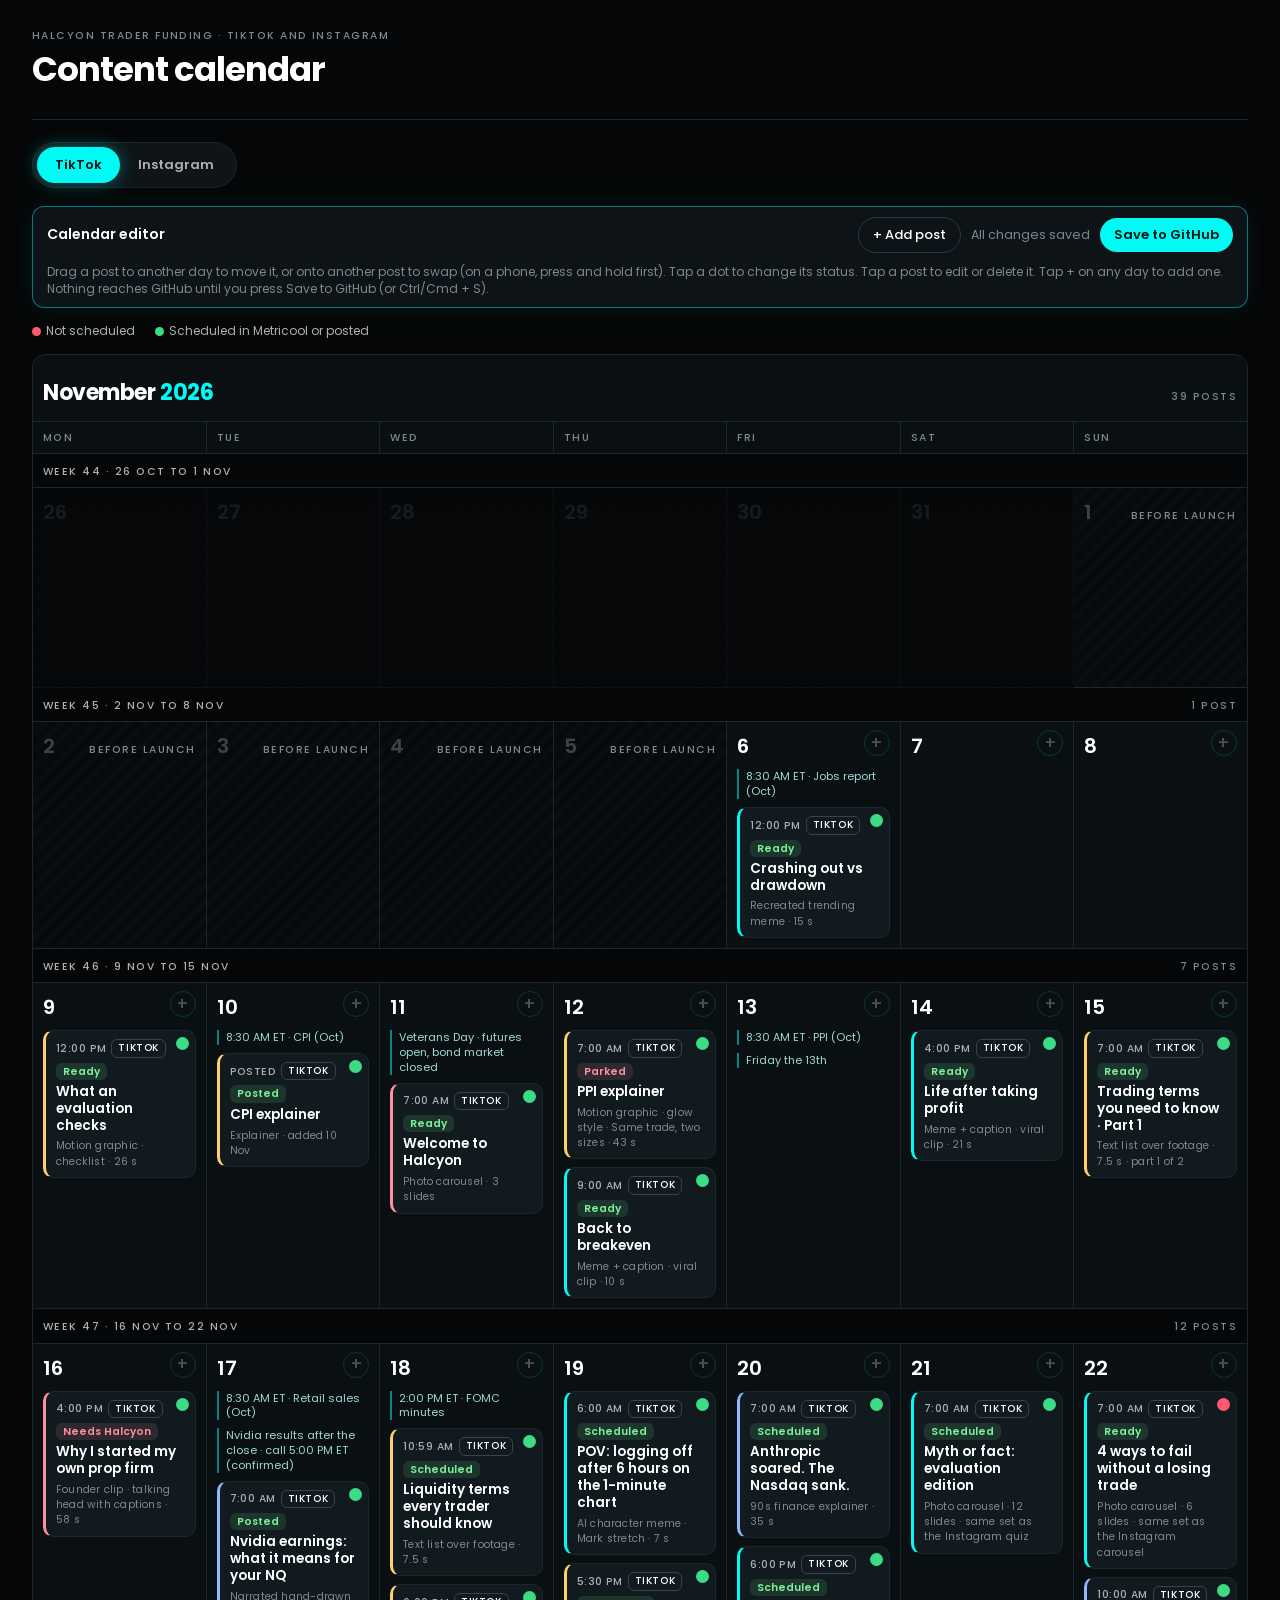
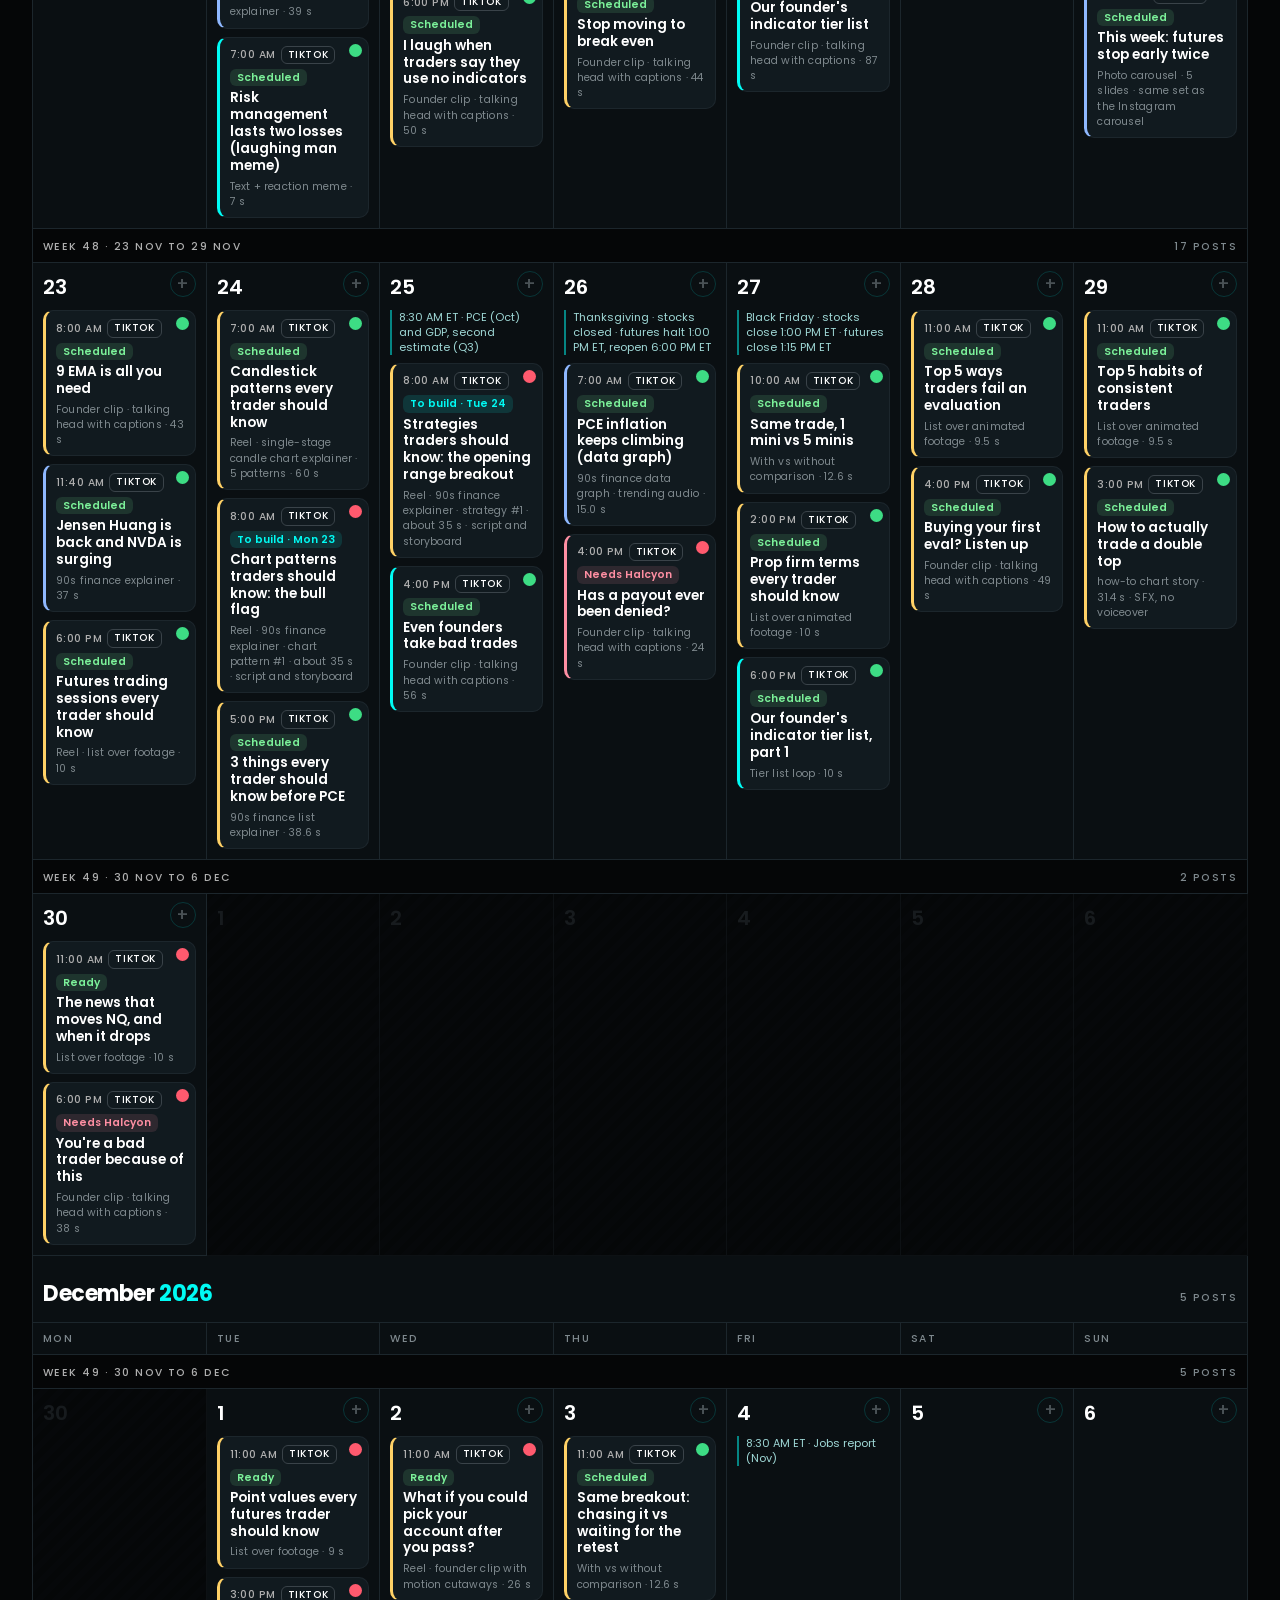
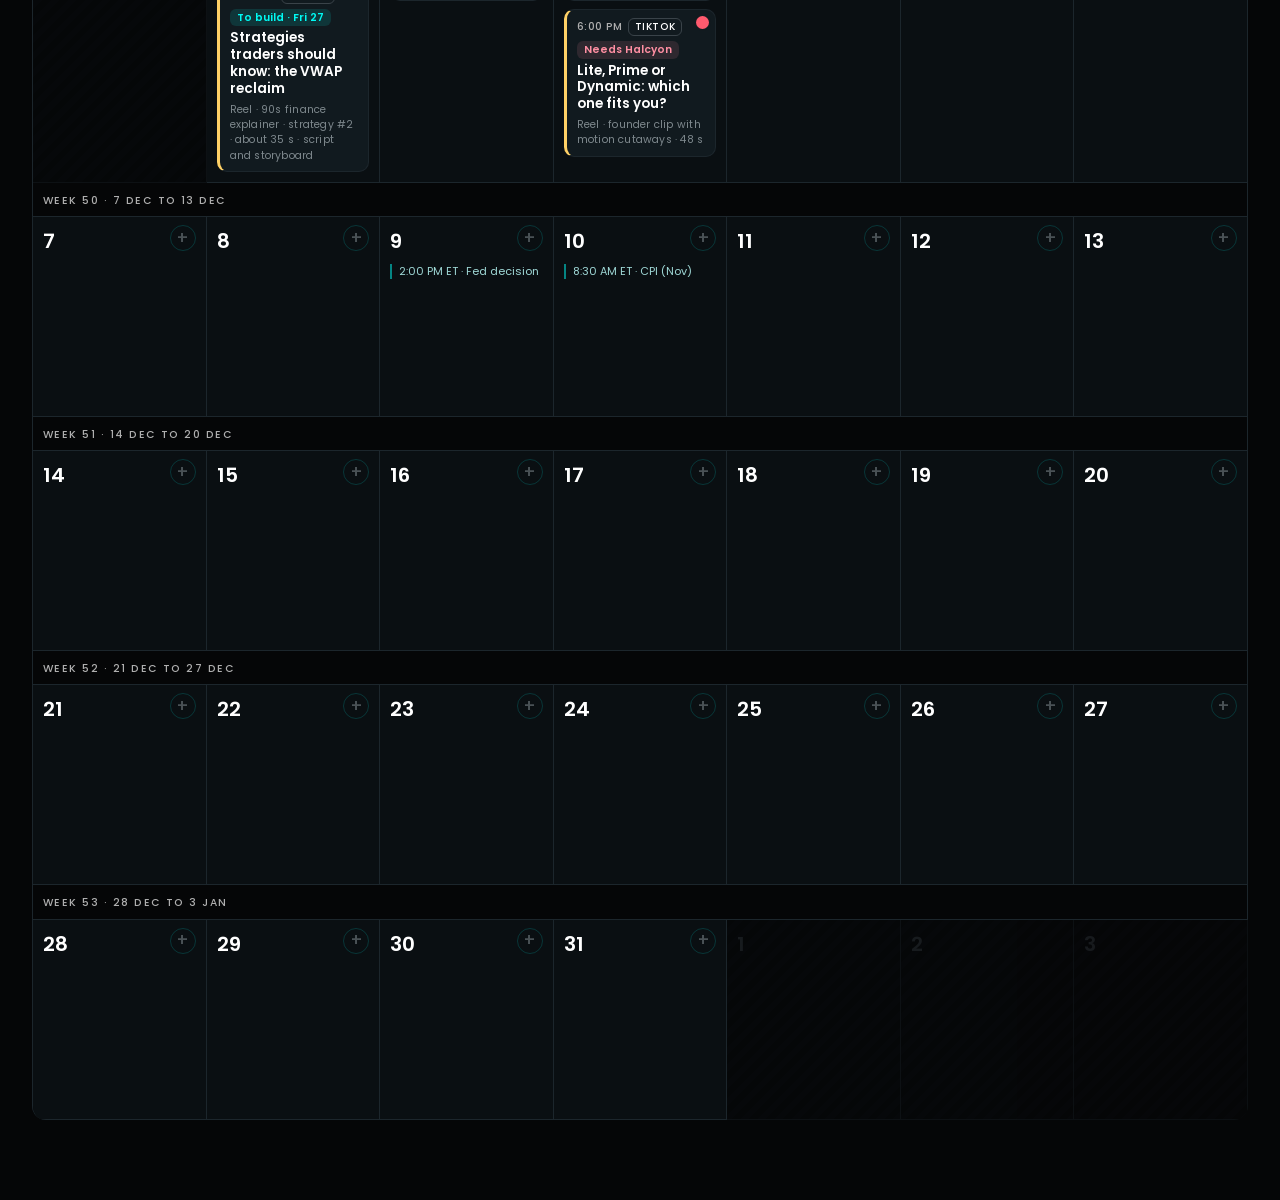
==== index.html @ d4dc53a0 "Quiet BGM rule on today and weekend videos (music bed -24.5 LUFS, SFX on comparisons) Co-Authored-By" ====
<!DOCTYPE html>
<html lang="en"><head><meta charset="utf-8"><meta name="viewport" content="width=device-width,initial-scale=1">
<title>Halcyon content calendar · TikTok and Instagram · Nov and Dec 2026</title>
<link rel="preconnect" href="https://fonts.googleapis.com"><link rel="preconnect" href="https://fonts.gstatic.com" crossorigin>
<link href="https://fonts.googleapis.com/css2?family=Poppins:wght@400;500;600;700&display=swap" rel="stylesheet">
<style>
:root{--bg:#050607;--base:#0A0F12;--s1:#0E1418;--s2:#111A1F;--s3:#162228;--line:#1C262C;--ink:#FFFFFF;--ink2:#AFAFAF;--ink3:#7E888D;--c:#00FBF4}
*{box-sizing:border-box}
html,body{margin:0;background:var(--bg);color:var(--ink);font-family:Poppins,system-ui,sans-serif;font-size:15px;line-height:1.45}
.lab{text-transform:uppercase;letter-spacing:.14em;font-size:10.5px;font-weight:500;color:var(--ink3)}
a{color:var(--c)}
.wrap{max-width:1440px;margin:0 auto;padding:28px 32px 80px}
header{display:grid;grid-template-columns:1fr auto;gap:24px;align-items:end;border-bottom:1px solid var(--line);padding-bottom:24px}
h1{font-size:34px;font-weight:700;letter-spacing:-.03em;margin:8px 0 6px;line-height:1.1}
h1 em{font-style:normal;color:var(--c);text-shadow:0 0 24px rgba(0,251,244,.35)}
.sub{color:var(--ink2);max-width:800px;margin:0}
.stats{display:flex;gap:28px}
.stat b{display:block;font-size:28px;font-weight:700;letter-spacing:-.02em}
.bar0{display:flex;justify-content:space-between;align-items:center;gap:16px;flex-wrap:wrap;margin:22px 0 18px}
nav{display:flex;gap:6px;flex-wrap:wrap}
nav button{background:transparent;border:1px solid var(--line);color:var(--ink2);font:inherit;font-size:13px;padding:8px 14px;cursor:pointer;border-radius:10px}
nav button.on{background:var(--s2);color:var(--ink);border-color:#2b3a41}
.seg{display:inline-flex;background:var(--s1);border:1px solid var(--line);border-radius:999px;padding:4px}
.seg button{border:0;background:transparent;color:var(--ink2);font:600 13px Poppins,sans-serif;padding:8px 18px;border-radius:999px;cursor:pointer}
.seg button.on{background:var(--c);color:#001514;box-shadow:0 0 18px rgba(0,251,244,.35)}
.view{display:none}.view.on{display:block}
.legend{display:flex;gap:10px;flex-wrap:wrap;margin:0 0 14px;align-items:center}
.lg{display:flex;align-items:center;gap:6px;font-size:13px;color:var(--ink2);cursor:pointer;user-select:none;border:1px solid var(--line);border-radius:999px;padding:4px 12px}
.lg.off{opacity:.35}
.dot{width:9px;height:9px;border-radius:50%;flex:none}
.grid{display:grid;grid-template-columns:repeat(7,minmax(0,1fr));border-left:1px solid var(--line);border-top:1px solid var(--line);border-radius:14px;overflow:hidden}
.dh{padding:8px 10px;border-right:1px solid var(--line);border-bottom:1px solid var(--line);background:var(--base)}
.wk{grid-column:1/-1;padding:10px 10px 8px;border-right:1px solid var(--line);border-bottom:1px solid var(--line);background:var(--bg);display:flex;justify-content:space-between}
.day{min-height:200px;padding:10px;border-right:1px solid var(--line);border-bottom:1px solid var(--line);background:var(--base);display:flex;flex-direction:column;gap:8px}
.mh{grid-column:1/-1;padding:22px 10px 12px;border-right:1px solid var(--line);border-bottom:1px solid var(--line);background:var(--base);display:flex;justify-content:space-between;align-items:baseline}.mh h3{margin:0;font-size:22px;font-weight:700;letter-spacing:-.02em}.mh h3 em{font-style:normal;color:var(--c)}.day.pad{background:var(--base);opacity:.35}.day.pad .dn b{color:var(--ink3,#555)}
.day.out{background:repeating-linear-gradient(135deg,#07090b 0 6px,#0a0d10 6px 12px)}
.day.out .dn b{color:#3a4349}
.dn{display:flex;justify-content:space-between;align-items:baseline}
.dn b{font-size:20px;font-weight:600}
.ev{font-size:11px;color:#9FD8D6;line-height:1.35;border-left:2px solid rgba(0,251,244,.5);padding-left:7px}
.pub{position:absolute;top:8px;right:8px;width:9px;height:9px;border-radius:50%;box-shadow:0 0 0 2px var(--s2)}.pub.r{background:#ff5a6e}.pub.y{background:#ffc94a}.pub.g{background:#3ddc84}.pubk{display:inline-flex;align-items:center;gap:5px;font-size:12px;color:var(--ink2);margin-right:10px}.pubk i{width:9px;height:9px;border-radius:50%;display:inline-block}
.card{position:relative;background:var(--s2);border:1px solid var(--line);border-left:3px solid var(--pc);border-radius:10px;padding:8px 10px;cursor:pointer;transition:background .12s,box-shadow .12s}
.card:hover{background:var(--s3);box-shadow:0 0 0 1px rgba(0,251,244,.15)}
.card .t{font-size:13.5px;font-weight:600;line-height:1.25;margin:4px 0}
.card .m{display:flex;gap:5px;flex-wrap:wrap;align-items:center}
.tag{font-size:10px;letter-spacing:.06em;text-transform:uppercase;color:var(--ink2);border:1px solid var(--line);border-radius:6px;padding:1px 6px;font-weight:500}
.tag.tt{color:#fff;border-color:#3a4349}.tag.ig{color:#F2A7D8;border-color:#5a3a50}
.st{font-size:10.5px;font-weight:600;border-radius:6px;padding:1px 7px}
.st.ok{background:rgba(124,242,154,.12);color:#7CF29A}.st.warn{background:rgba(255,209,102,.12);color:#FFD166}.st.dep{background:rgba(255,143,163,.12);color:#FF8FA3}.st.new{background:rgba(0,251,244,.12);color:var(--c)}
.sub2{font-size:10.5px;color:var(--ink3);letter-spacing:.02em}
.lane{font-size:11.5px;color:var(--ink3);line-height:1.35;padding-top:6px;border-top:1px dashed var(--line)}
.lane b{font-size:9.5px;letter-spacing:.12em;color:var(--ink2);font-weight:600}
.lane:first-of-type{margin-top:auto}
.mixwrap{display:grid;gap:14px;margin:26px 0 6px}
.mixh{font-size:13px;font-weight:600;margin:0 0 -4px}
.mix{display:grid;grid-template-columns:repeat(4,1fr);gap:14px}
.mx{background:var(--base);border:1px solid var(--line);border-radius:12px;padding:14px}
.mx .n{font-size:13px;color:var(--ink2);margin-bottom:6px;display:flex;gap:6px;align-items:center}
.br{height:6px;background:var(--s3);position:relative;margin:10px 0 6px;border-radius:3px}
.br i{position:absolute;left:0;top:0;bottom:0;background:var(--pc);border-radius:3px}
.br s{position:absolute;top:-4px;bottom:-4px;width:2px;background:#fff;opacity:.7}
.mx b{font-size:22px;font-weight:700}
table{width:100%;border-collapse:collapse;font-size:13.5px}
th,td{text-align:left;padding:10px;border-bottom:1px solid var(--line);vertical-align:top}
th{font-weight:500;font-size:10.5px;letter-spacing:.12em;text-transform:uppercase;color:var(--ink3);background:var(--base);position:sticky;top:0}
tr.r{cursor:pointer}tr.r:hover td{background:var(--s1)}
td:first-child{white-space:nowrap}
.sec{max-width:1040px}
.sec h2{font-size:22px;letter-spacing:-.02em;margin:28px 0 10px}
.sec p{color:var(--ink2)}
.gp{border-bottom:1px solid var(--line);padding:22px 0}.gp h3{margin:4px 0 10px;font-size:18px}
.thumbs{display:grid;grid-template-columns:repeat(4,1fr);gap:8px;margin:8px 0 14px}.thumbs img{width:100%;display:block;border:1px solid var(--line);border-radius:8px}
.gp .thumbs{grid-template-columns:repeat(7,1fr)}
.vids{display:flex;gap:12px;flex-wrap:wrap;margin:8px 0 14px}.vids figure{margin:0;width:230px}.vids video{width:100%;border:1px solid var(--line);border-radius:10px;display:block}.vids figcaption{font-size:12px;color:var(--ink3);margin-top:4px}
.ph{width:230px;aspect-ratio:9/16;border:1px dashed #2b3a41;border-radius:10px;display:flex;align-items:center;justify-content:center;text-align:center;padding:14px;color:var(--ink3);font-size:12.5px}
.ov{position:fixed;inset:0;background:rgba(3,5,6,.65);display:none;z-index:10}.ov.on{display:block}
.dr{position:fixed;top:0;right:0;bottom:0;width:min(680px,100%);background:var(--base);border-left:1px solid var(--line);overflow:auto;transform:translateX(100%);transition:transform .2s;z-index:11;padding:28px 30px 60px}
.dr.on{transform:none}
.dr h2{font-size:24px;letter-spacing:-.025em;margin:8px 0 4px;line-height:1.15}
.x{position:absolute;top:18px;right:18px;background:none;border:1px solid var(--line);border-radius:8px;color:var(--ink2);font:inherit;padding:4px 10px;cursor:pointer}
.f{display:grid;grid-template-columns:140px 1fr;gap:8px 16px;margin:18px 0}
.f>div:nth-child(odd){font-size:10.5px;letter-spacing:.12em;text-transform:uppercase;color:var(--ink3);padding-top:3px;font-weight:500}
.f>div:nth-child(even){color:var(--ink);font-size:14px}
.f ul{margin:0;padding-left:18px}
pre{white-space:pre-wrap;background:var(--bg);border:1px solid var(--line);border-radius:10px;padding:14px;font-family:Poppins,sans-serif;font-size:13px;line-height:1.55;color:var(--ink);margin:6px 0}
.dlr{display:flex;gap:6px;flex-wrap:wrap;margin:-4px 0 14px}.dlb{background:transparent;border:1px solid var(--line);color:var(--ink2);font:500 12px Poppins,sans-serif;padding:5px 11px;border-radius:999px;cursor:pointer}.dlb:hover{border-color:var(--c);color:var(--c)}.dlb.pri{border-color:var(--c);color:var(--c)}.dlb[disabled]{opacity:.55;cursor:wait}.f .dlr{margin:10px 0 0}
.btn{background:var(--c);border:0;color:#001514;font:600 13px Poppins,sans-serif;padding:7px 14px;cursor:pointer;border-radius:999px}
.box{border:1px solid #5a3a44;background:#1a1013;border-radius:10px;padding:12px 14px;margin:14px 0;color:#FFB3C0;font-size:14px}
.fbx{border:1px solid var(--line);border-radius:10px;padding:12px 14px;margin:14px 0}
.toast{position:fixed;bottom:22px;left:50%;transform:translateX(-50%);background:var(--s3);border:1px solid #2b3a41;border-radius:999px;padding:8px 16px;font-size:13px;opacity:0;transition:opacity .2s;z-index:20}
.toast.on{opacity:1}
.hidden{display:none!important}
@media (max-width:900px){.grid{grid-template-columns:1fr}.dh{display:none}.day.out{display:none}.mix{grid-template-columns:1fr 1fr}header{grid-template-columns:1fr}.wrap{padding:20px 16px 60px}.stats{flex-wrap:wrap}}
#dr img{cursor:zoom-in;transition:transform .15s,border-color .15s}#dr img:hover{transform:translateY(-2px);border-color:#00FBF4!important}
.lb{position:fixed;inset:0;z-index:50;background:rgba(0,0,0,.92);display:none;align-items:center;justify-content:center;backdrop-filter:blur(6px)}
.lb.on{display:flex}.lb img{max-width:min(92vw,1080px);max-height:88vh;border-radius:12px;box-shadow:0 30px 80px rgba(0,0,0,.7);display:block}
.lb button{position:absolute;background:rgba(255,255,255,.08);border:1px solid rgba(255,255,255,.18);color:#fff;border-radius:999px;font:600 15px Inter,sans-serif;cursor:pointer}
.lb .lbx{top:20px;right:20px;padding:10px 18px}.lb .lbp,.lb .lbn{top:50%;transform:translateY(-50%);width:52px;height:52px;font-size:22px}.lb .lbp{left:20px}.lb .lbn{right:20px}
.lb .lbc{position:absolute;bottom:18px;left:0;right:0;text-align:center;color:#B0B0B0;font:500 14px Inter,sans-serif}
.sb td{padding:8px;border-top:1px solid var(--line);vertical-align:top}.sb td:first-child{padding-left:0}.sb td:last-child{padding-right:0}
.drv{display:flex;flex-direction:column;align-items:flex-start;gap:8px;padding:18px;border:1px solid rgba(0,251,244,.25);border-radius:14px}.drv a{text-decoration:none}
</style></head><body><div class="lb" id="lb"><img id="lbi" alt=""><button class="lbx" id="lbx">Close</button><button class="lbp" id="lbp">&larr;</button><button class="lbn" id="lbn">&rarr;</button><div class="lbc" id="lbc"></div></div>
<div class="wrap">
<header>
  <div>
    <div class="lab">Halcyon Trader Funding · TikTok and Instagram</div>
    <h1>Content calendar</h1>
  </div>
</header>
<div class="bar0" style="justify-content:flex-start">
  <div class="seg" id="seg"><button data-p="TikTok">TikTok</button><button data-p="Instagram">Instagram</button></div>
</div>

<section class="view on" id="v-cal">
  <div class="legend" id="legend"></div>
  <div class="grid" id="grid"></div>
</section>
</div>
<div class="ov" id="ov"></div><aside class="dr" id="dr"></aside><div class="toast" id="toast"></div>
<script>
const D = {"posts":[{"id":"T1","platform":"TikTok","date":"2026-11-06","time":"12:00","timeLabel":"12:00 PM ET","myt":"1:00 AM Sat 7 Nov MYT","day":"Post 1","title":"Crashing out vs drawdown","pillar":"Entertainment","format":"Recreated trending meme · 15 s","src":"In brief","status":"Ready","scls":"ok","ctx":"Jobs report day · 8:30 AM ET","why":"The strongest piece we have and the most relatable jobs-report feeling, so it opens the account. It's already made, and midday ET lands after the 8:30 release, when people are laughing at the morning they just had.","todo":["Already made, copy on screen","It's an AI character, so switch on TikTok's AI-generated label"],"dep":null,"fb":null,"fbcap":null,"caption":"When she's crashing out but you're deep in drawdown on jobs report morning 🫠 #NFP #tradinghumor","videos":[{"src":"media/recreate-remake.mp4","label":""}],"slides":[],"reel":null,"story":null},{"id":"T2","platform":"TikTok","date":"2026-11-09","time":"12:00","timeLabel":"12:00 PM ET","myt":"1:00 AM Tue 10 Nov MYT","day":"Post 2","title":"What an evaluation checks","pillar":"Education","format":"Motion graphic · checklist · 26 s","src":"In brief","status":"Ready","scls":"ok","ctx":"Start of the trading week","why":"Already made and the most saveable piece we have. Monday morning is when traders set up their week, so a clear walk through the four rules lands when people are planning. It also breaks up the memes either side of it.","todo":["Already made, latest cut (26 s) with music","Rules checked against Halcyon's published terms: $3,000 target, $2,000 drawdown, 5 minis or 25 micros, flat by 4:45 PM ET"],"dep":null,"fb":null,"fbcap":null,"caption":"What the $50K Halcyon Dynamic evaluation checks: $3,000 target, $2,000 drawdown, 5 minis or 25 micros, flat by 4:45 PM ET 📌 #propfirm #futurestrading","videos":[{"src":"media/edu1-checklist.mp4","label":""}],"slides":[],"reel":null,"story":null},{"id":"T2b","platform":"TikTok","date":"2026-11-12","time":"09:00","timeLabel":"9:00 AM ET","myt":"10:00 PM Thu 12 Nov MYT","day":"Post 6","title":"Back to breakeven","pillar":"Entertainment","format":"Meme + caption · viral clip · 10 s","src":"Added 9 Nov","status":"Ready","scls":"ok","ctx":"Thursday · two days after CPI","why":"A quick laugh for the end of a heavy inflation stretch. Two days after CPI, anyone still stuck on the wrong side of that move knows exactly how this cat feels. Moved to 9:00 AM ET so the PPI explainer can take the 8:00 PM MYT slot.","todo":["Already made","Upload the original file"],"dep":null,"fb":null,"fbcap":null,"caption":"I don't even want profit anymore 🥲 #tradinghumor #daytrading #futurestrading","videos":[{"src":"media/halcyon-back-to-breakeven-cat.mp4","label":""}],"slides":[],"reel":null,"story":null},{"id":"T1b","platform":"TikTok","date":"2026-11-10","time":"06:30","timeLabel":"Posted","myt":"Evening Tue 10 Nov MYT","day":"Post 3","title":"CPI explainer","pillar":"Education","format":"Explainer · added 10 Nov","src":"Added 10 Nov","status":"Posted","scls":"ok","ctx":"CPI day · ahead of the 8:30 AM ET release","why":"Posted on CPI day ahead of the release, so followers know what the number is and why it moves futures before it lands.","todo":["Posted","Check views and watch time in TikTok analytics tomorrow"],"dep":null,"fb":null,"fbcap":null,"fbimg":null,"caption":"Caption as posted on TikTok","videos":[],"slides":[],"reel":null,"story":null,"extra":null,"pub":"posted"},{"id":"T2c","platform":"TikTok","date":"2026-11-11","time":"07:00","timeLabel":"7:00 AM ET","myt":"8:00 PM Wed 11 Nov MYT","day":"Post 4","title":"Welcome to Halcyon","pillar":"Promo","format":"Photo carousel · 3 slides","src":"Redone 11 Nov","status":"Ready","scls":"ok","ctx":"Introduces the account on TikTok","why":"TikTok never had an intro post, so this photo carousel tells new viewers what Halcyon offers before the memes keep coming. It goes out in the morning, three hours before Life after taking profit.","todo":["Post in TikTok photo mode, slides in order","Disclaimer is on slides 2 and 3","Pin it to the top of the profile"],"dep":null,"fb":null,"fbcap":null,"caption":"Three simulated futures evaluations, Dynamic and Lite pass in 1 day and Prime in 3, which one fits you? 🎯 #propfirm #futurestrading","videos":[],"slides":["wc4_1","wc4_2","wc4_3"],"reel":null,"story":null},{"id":"T3","platform":"TikTok","date":"2026-11-14","time":"16:00","timeLabel":"4:00 PM ET","myt":"5:00 AM Sun 15 Nov MYT","day":"Post 7","title":"Life after taking profit","pillar":"Entertainment","format":"Meme + caption · viral clip · 21 s","src":"In brief","status":"Ready","scls":"ok","ctx":"Veterans Day · the day after CPI","why":"Already made. Its calm log-off energy is a nice reset the day after CPI.","todo":["Already made","Check the logo and caption box sit inside TikTok's safe zones"],"dep":null,"fb":null,"fbcap":null,"caption":"Life after taking profit on plan and logging off before the close 😌 #tradingpsychology #daytrading","videos":[{"src":"media/meme3-life-after-profit.mp4","label":""}],"slides":[],"reel":null,"story":null},{"date":"2026-11-12","time":"07:00","timeLabel":"7:00 AM ET","myt":"8:00 PM Thu 12 Nov MYT","title":"PPI explainer","pillar":"Education","format":"Motion graphic · glow style · Same trade, two sizes · 43 s","src":"v2 built 12 Nov","status":"Parked","scls":"dep","dep":"Halcyon OKs the example losses ($5,000 and $1,000) and the \"evaluation over\" wording before 7:00 AM ET Thu 12 (8:00 PM MYT)","fb":["PPI explainer v1 · trader and coach Q and A","Already made and QC'd (47 s). Post it in this slot if Halcyon hasn't signed off by 7:00 AM ET (8:00 PM MYT); v2 then runs with the next 8:30 release."],"fbcap":"Why your chart jumps at 8:30 AM ET: October PPI lands Friday 13 Nov 📌 #futurestrading #PPI","slides":[],"videos":[{"src":"media/halcyon-ppi-v2.mp4","label":"v2 · Same trade, two sizes"}],"reel":null,"story":null,"ctx":"The day before October PPI (Fri 13 Nov, 8:30 AM ET) · posts alongside 18th Street's v24","id":"T4b","platform":"TikTok","why":"Two traders take the same ES trade before PPI, 5 minis against 1. An example 20-point drop takes Trader A to -$5,000, past the $2,000 limit, while Trader B is down $1,000 with half the buffer left. It closes on \"The only difference was size.\" and posts the day before the release. First TikTok on Thursday at 8:00 PM MYT, the evening before the release; Back to breakeven follows two hours later.","todo":["Parked 14 Nov: never signed off and the slot has passed. Rebuild in points before it runs with the next PPI: hero \"-20 pts\", \"5 minis: 2.5x the drawdown\" vs \"1 mini: half the drawdown\", EXAMPLE tag at 28 px, new Alexey voiceover without dollar amounts. Same for the covers (ppiCover A, the question-only one, stays)","Already made: final 43 s render, one AI voice (Alexey) narrates throughout, passed the full QA pass","AI voiceover, so switch on TikTok's AI-generated content label","Re-check the $50K evaluation and $2,000 max drawdown on the live site before posting","Set cover A before posting","Pin a comment: \"Why 5 minis? It's the most the $50K Dynamic evaluation allows at once, and 25 micros are only 2.5 minis in size.\""],"caption":"PPI lands tomorrow at 8:30 AM ET, and in this example the same ES trade ends a $50K evaluation at 5 minis while 1 mini keeps half the $2,000 drawdown ⏰ #PPI #propfirm #futurestrading","day":"Post 5","extra":[["Cover A (chosen 12 Nov)","ppiCoverV2a"]]},{"platform":"TikTok","time":"07:00","timeLabel":"7:00 AM ET","pillar":"Education","src":"Added 11 Nov","status":"Ready","scls":"ok","dep":null,"fb":null,"fbcap":null,"slides":[],"reel":null,"story":null,"id":"T8","date":"2026-11-15","myt":"8:00 PM Sun 15 Nov MYT","title":"Trading terms you need to know · Part 1","format":"Text list over footage · 7.5 s · part 1 of 2","ctx":"Saturday · weekend save slot","why":"Glossary lists like this are among the most saved trading posts on TikTok, and Saturday is when people save things to learn before the week opens. Part 1 covers SL to IFVG, and the Halcyon logo sits on the monitor behind the list.","todo":["Silent file: add a trending sound in-app before posting","Already made","Add it to a TikTok playlist called Trading Terms so Part 2 links straight from it","Pin a comment asking which term should get its own explainer"],"caption":"Part 1 of the trading terms that confuse every new trader, SL to IFVG, save it and send it to the friend still asking what a killzone is 📌 #tradingterms #futurestrading #daytrading","videos":[{"src":"media/trading-terms-part-1.mp4","label":"Part 1 · SL to IFVG"}],"day":"Post 8"},{"id":"T31","platform":"TikTok","date":"2026-11-19","time":"06:00","timeLabel":"6:00 AM ET","myt":"7:00 PM Thu 19 Nov MYT","title":"POV: logging off after 6 hours on the 1-minute chart","pillar":"Entertainment","format":"AI character meme · Mark stretch · 7 s","src":"Added 16 Nov","status":"Scheduled","scls":"ok","ctx":"Thursday · moved by Gabriel","why":"Mark gets up from the desk and does the huge stretch from the viral car-ride meme (2.9M likes). Gabriel moved it to Thu 19 at 7:00 PM MYT (18 Nov). Part of the no-logo test: no Halcyon branding on screen or in the caption.","todo":["Rescheduled in Metricool by Gabriel (18 Nov) for 7:00 PM Thu 19 MYT, still a notification post with TikTok's AI-generated label on. Metricool's app pings you then to add a trending sound and post","Made 16 Nov: Genjutsu on a reshoot of the stretch, Mark with the hoodie logo removed, new lived-in bedroom trading room","Mark's sleeves came out short and the hoodie rides up during the stretch. A long-sleeve fix may replace this file before it posts","Silent file: add a trending sound in-app before posting (the original uses Better in Stereo)","AI character, so switch on TikTok's AI-generated label","No-logo test: keep Halcyon out of the caption and the pinned comment, and compare views with similar posts that show the logo"],"dep":null,"fb":null,"fbcap":null,"caption":"Six hours on the 1-minute chart and my back filed a complaint 😮‍💨 #tradinghumor #futurestrading #daytrader","videos":[{"src":"media/mark-logging-off-stretch.mp4","label":""}],"slides":[],"reel":null,"story":null,"day":"Post 14","pub":"posted"},{"platform":"TikTok","time":"10:59","timeLabel":"10:59 AM ET","pillar":"Education","src":"Added 11 Nov","status":"Scheduled","scls":"ok","dep":null,"fb":null,"fbcap":null,"slides":[],"reel":null,"story":null,"id":"T9","date":"2026-11-18","myt":"11:59 PM Wed 18 Nov MYT","title":"Liquidity terms every trader should know","format":"Text list over footage · 7.5 s","ctx":"Wednesday · pushed live on Gabriel's call","why":"A standalone save post. It lists the ICT liquidity terms, VI to PDL, which traders mix up most and search for by name, so the caption leads with those keywords. Gabriel pushed it live on Wed 18, alongside the trading terms Reel on Instagram.","todo":["Gabriel is posting it from the TikTok app on Wed 18 (11:59 PM MYT auto-publish post moved back to a Metricool draft). File: liquidity-terms-sound.mp4 with Gabriel's audio from 3 s in, -14 LUFS","No hashtags: the caption carries the search keywords (trading terms, ICT, liquidity sweep, buyside and sellside liquidity, futures trading)","No-logo week: the Halcyon logo sits on the monitor behind the list. Fine to post, but it isn't a clean test of the no-logo experiment"],"caption":"Liquidity trading terms you need to know: ICT terms from volume imbalance and liquidity sweep to buyside and sellside liquidity, equal highs and previous day low. Save it for your next futures trading session 📌","videos":[{"src":"media/liquidity-terms-sound.mp4","label":"Liquidity terms · VI to PDL · with Gabriel's sound from 3 s"}],"day":"Post 12","pub":"posted"},{"id":"I1","platform":"Instagram","date":"2026-11-06","time":"08:00","timeLabel":"8:00 AM ET","myt":"9:00 PM Fri 6 Nov MYT","day":"Launch","title":"Welcome to Halcyon (old version)","pillar":"Launch","format":"Welcome · carousel · 5 slides","src":"IG drafts","status":"Ready","scls":"ok","ctx":"First post on the new account","why":"A new account's first post should tell people who it is before the jokes start. It goes up first and stays pinned, so anyone landing on the profile later still sees it at the top.","todo":["Replaced by the new 3-slide Welcome post on Wed 11 Nov","Archive this post and unpin it once the new one is live"],"dep":null,"fb":null,"fbcap":null,"fbimg":null,"caption":"Welcome to Halcyon 👋\n\nThree simulated evaluations for futures traders, so you can pick the one that fits how you trade.\n\nDynamic lets you choose a 50K to 150K reward account after you pass. Lite is the fastest path, in 25K, 50K or 150K. Prime is our most popular, with an end of day drawdown.\n\n👉 Not sure which one fits? Ask us in Discord: link in bio\n\nHalcyon offers simulated educational accounts. Results not guaranteed. T&C apply.\n\n#futurestrading #propfirm #daytrading","videos":[],"slides":[],"reel":null,"story":null,"extra":[["Highlight covers for the profile","hlSheet"]]},{"id":"I2","platform":"Instagram","date":"2026-11-07","time":"10:00","timeLabel":"10:00 AM ET","myt":"11:00 PM Sat 7 Nov MYT","day":"Post 1","title":"How many points is your drawdown?","pillar":"Education","format":"Explainer · carousel · 6 slides","src":"IG drafts","status":"Ready","scls":"ok","ctx":"Weekend · people plan their week","why":"The most saveable slot of the week. It turns the $2,000 drawdown into 40 ES points or 400 MES points, and it's the second pinned post.","todo":["Already made","Story goes up an hour after the post, with the link sticker on the post card"],"dep":null,"fb":null,"fbcap":null,"fbimg":null,"caption":"How many points is your drawdown? 📏\nOn one ES, $2,000 is 40 points. On one MES it's 400.\nWednesday the S&P moved 119.7 points, so the contract you pick decides whether that's a normal day or the end of the account.\nSave this before you size your next trade.\n\n👉 Questions on sizing? Ask in our Discord: link in bio\n\nHalcyon offers simulated educational accounts. Results not guaranteed. T&C apply.\n#futurestrading #ES #riskmanagement #propfirm","videos":[],"slides":["etA_1","etA_2","etA_3","etA_4","etA_5","etA_6"],"reel":null,"story":["40 pts big number","bnC","11:00 AM ET, an hour after the post. Link sticker on the post card."],"extra":[]},{"id":"I3","platform":"Instagram","date":"2026-11-08","time":"10:00","timeLabel":"10:00 AM ET","myt":"11:00 PM Sun 8 Nov MYT","day":"Post 2","title":"This week: inflation week","pillar":"News","format":"This week · carousel · 5 slides","src":"IG drafts","status":"Ready","scls":"ok","ctx":"Sunday · week ahead","why":"Sunday is when traders map out the week, and this one has CPI on Tuesday and PPI on Friday with a bond holiday between. It starts the weekly Sunday habit that the news pillar is built on.","todo":["Saturday: re-check release times and the Monday earnings"],"dep":null,"fb":null,"fbcap":null,"fbimg":null,"caption":"Inflation week is here 🗓️\nCPI lands Tuesday at 8:30 AM ET and PPI follows on Friday, with a bond holiday in between.\nPlan your trade before 8:30, or give yourself permission to sit it out.\nSave this so Tuesday doesn't sneak up on you.\n\n👉 Plan the week with us in our Discord: link in bio\n\nHalcyon offers simulated educational accounts. Results not guaranteed. T&C apply.\n#futurestrading #CPI #economiccalendar #daytrading","videos":[],"slides":["wkA_1","wkA_2","wkA_3","wkA_4","wkA_5"],"reel":null,"story":["CPI countdown","stBp","11:00 AM ET. Countdown sticker to CPI, Tue 8:30 AM ET, plus a link sticker to the post."],"extra":[]},{"id":"I4b","platform":"Instagram","date":"2026-11-10","time":"06:30","timeLabel":"Posted","myt":"Evening Tue 10 Nov MYT","day":"Feed","title":"CPI explainer","pillar":"Education","format":"Explainer · added 10 Nov","src":"Added 10 Nov","status":"Posted","scls":"ok","ctx":"CPI day · ahead of the 8:30 AM ET release","why":"Posted on CPI day ahead of the release, so followers know what the number is and why it moves futures before it lands.","todo":["Posted","Check reach and saves in Insights tomorrow"],"dep":null,"fb":null,"fbcap":null,"fbimg":null,"caption":"Caption as posted on Instagram","videos":[],"slides":[],"reel":null,"story":null,"extra":null,"pub":"posted"},{"id":"I4","platform":"Instagram","date":"2026-11-10","time":"12:00","timeLabel":"12:00 PM ET","myt":"1:00 AM Wed 11 Nov MYT","day":"Post 3","title":"CPI day: every market's mood","pillar":"News","format":"Market mood · single","src":"IG template","status":"Ready","scls":"ok","ctx":"CPI day · 8:30 AM ET","why":"Same-day news told the playful way: each market gets a mood for CPI morning, with its real move. It's the first time the account reports news live, so people learn to check it on release days.","todo":["Built on the day from the Market mood template with moves near the 9:30 AM ET open","Moves in points or percent only","Scheduled for 12:00 PM ET"],"dep":null,"fb":null,"fbcap":null,"fbimg":null,"caption":"CPI day, every market's mood 🫠\nCPI came in hot at 8:30 AM ET, up 0.4% on the month against 0.3% expected.\nThe Dow held up best, and the Nasdaq had the roughest morning, down about 1%.\nWhich one matched yours?\n\n👉 Share your CPI day in our Discord: link in bio\n\n#CPI #futurestrading #tradinghumor #daytrading","videos":[],"slides":["mdCPI"],"reel":null,"story":["CPI hot or cool poll","stCp","8:00 AM ET, before the release. Poll sticker: Hot / Cool."],"extra":[]},{"id":"I5a","platform":"Instagram","date":"2026-11-11","time":"08:00","timeLabel":"8:00 AM ET","myt":"9:00 PM Wed 11 Nov MYT","day":"Launch","title":"Welcome to Halcyon (pinned)","pillar":"Launch","format":"Welcome · carousel · 3 slides","src":"Redone 11 Nov","status":"Ready","scls":"ok","ctx":"Replaces the original welcome post","why":"The new 3-slide welcome introduces all three evaluations, Dynamic, Lite and Prime, so anyone landing on the profile sees what Halcyon offers first. It goes up early, ahead of the first accounts clip that evening, and gets pinned to the top.","todo":["Post, then pin it to the top of the grid","Archive the old 6 Nov welcome post and unpin it","Re-pin the drawdown explainer next to it"],"dep":null,"fb":null,"fbcap":null,"fbimg":null,"caption":"Welcome to Halcyon 👋\n\nThree simulated evaluations for futures traders, so you can pick the one that fits how you trade.\n\nDynamic lets you choose a 50K to 150K reward account after you pass. Lite is the fastest path, in 25K, 50K or 150K. Prime is our most popular, with an end of day drawdown.\n\n👉 Not sure which one fits? Ask us in Discord: link in bio\n\nHalcyon offers simulated educational accounts. Results not guaranteed. T&C apply.\n\n#futurestrading #propfirm #daytrading","videos":[],"slides":["wc4_1","wc4_2","wc4_3"],"reel":null,"story":null,"extra":[["Highlight covers for the profile","hlSheet"]]},{"id":"I6","platform":"Instagram","date":"2026-11-21","time":"07:00","timeLabel":"7:00 AM ET","myt":"8:00 PM Sat 21 Nov MYT","day":"Post 4","title":"Myth or fact: evaluation edition","pillar":"Entertainment","format":"Play-along quiz · carousel · 12 slides · kit v2","src":"IG drafts","status":"Scheduled","scls":"ok","ctx":"Saturday","why":"A play-along quiz that asks for scores in the comments, the easiest way to get a new account talking. Rebuilt 20 Nov in kit v2: each claim gets a question slide, then the answer and the rule on the next, so people can actually play along and keep score.","todo":["Moved 20 Nov to 8:00 PM Sat 21 MYT (7:00 AM ET) in Metricool to free Friday 8 PM for the Anthropic IPO reel, auto-publish"],"dep":null,"fb":null,"fbcap":null,"fbimg":null,"caption":"Myth or fact: the $50K evaluation edition 🤔\n\n- Five claims about the evaluation, from the 1 trading day minimum to micros vs minis\n- Each claim gets its own slide, and the answer with the rule comes on the next swipe\n- The answer key is on the last slide\n\nMake your call before you swipe, and be honest with yourself.\n\nWhat did you score out of 5?\n\n👉 Check every rule with us in our Discord: link in bio\n\nHalcyon offers simulated educational accounts. Results not guaranteed. T&C apply.","videos":[],"slides":["mfA_1","mfA_2","mfA_3","mfA_4","mfA_5","mfA_6","mfA_7","mfA_8","mfA_9","mfA_10","mfA_11","mfA_12"],"reel":null,"story":["Ask us anything + 4:45 PM big number","stEp","12:00 PM ET: question sticker about the evaluation. Then the 4:45 PM big number card, linked to the post. Answer the best questions in Friday's Stories, checked against the rules."],"extra":[["Second Story frame","bnB"]],"pub":"scheduled"},{"date":"2026-11-12","time":"07:00","timeLabel":"7:00 AM ET","myt":"8:00 PM Thu 12 Nov MYT","title":"PPI explainer","pillar":"Education","format":"Motion graphic · glow style · Same trade, two sizes · 43 s","src":"v2 built 12 Nov","status":"Parked","scls":"dep","dep":"Halcyon OKs the example losses ($5,000 and $1,000) and the \"evaluation over\" wording before 7:00 AM ET Thu 12 (8:00 PM MYT)","fb":["PPI explainer v1 · trader and coach Q and A","Already made and QC'd (47 s). Post it with its own caption if Halcyon hasn't signed off by 7:00 AM ET (8:00 PM MYT)."],"fbcap":"⏰ Why your chart goes wild at 8:30 AM ET\n\n- October PPI lands Friday 13 Nov at 8:30 AM ET\n- PPI tracks what businesses get paid before goods reach the shelves\n- Price tends to react to the gap between the forecast and the actual number, in either direction\n\nBig news, small size.\n\nEver been stopped out right at 8:30?\n\n👉 Ask in our Discord: link in bio\n\nVoiceover generated with AI. Halcyon offers simulated educational accounts. Results not guaranteed. T&C apply.","slides":[],"videos":[{"src":"media/halcyon-ppi-v2.mp4","label":"v2 · Same trade, two sizes"}],"reel":null,"story":null,"ctx":"The day before October PPI (Fri 13 Nov, 8:30 AM ET) · posts alongside 18th Street's v24","id":"I7a","platform":"Instagram","why":"Cross-posted as a Reel at the same time as the TikTok, the day before the release. Friday's group chat recap then fills in the actual PPI numbers.","todo":["Parked 14 Nov: never signed off and the slot has passed. Rebuild in points before it runs with the next PPI: hero \"-20 pts\", \"5 minis: 2.5x the drawdown\" vs \"1 mini: half the drawdown\", EXAMPLE tag at 28 px, new Alexey voiceover without dollar amounts. Same for the covers (ppiCover A, the question-only one, stays)","Scheduled in Metricool for 8:00 PM MYT (7:00 AM ET) as a Reel with cover A and the AI label on. If Halcyon hasn't signed off by then, delete it in Metricool and post v1 instead","Same video as the TikTok, upload the original file so there is no TikTok watermark","Re-check the $50K evaluation and $2,000 max drawdown on the live site before posting","Pin a comment: \"Why 5 minis? It's the most the $50K Dynamic evaluation allows at once, and 25 micros are only 2.5 minis in size.\""],"caption":"⏱️ Would your $50K evaluation survive 8:30 AM ET tomorrow?\n\n- Two traders take the same long ES trade right before PPI\n- Trader A goes in with 5 minis, Trader B with 1\n- In this example ES drops 20 points, and Trader A is down $5,000, past the $2,000 max drawdown\n- Trader B is down $1,000 with half the buffer left\n\nThe only difference was size.\n\nOctober PPI lands tomorrow, Friday 13 Nov, at 8:30 AM ET.\n\nOn news mornings, are you Trader A or Trader B?\n\n👉 Talk sizing with us in our Discord: link in bio\n\nExample only, not a prediction. Voiceover generated with AI. Halcyon offers simulated educational accounts. Results not guaranteed. T&C apply.","day":"Reel","extra":[["Cover A (chosen 12 Nov)","ppiCoverV2a"]],"pub":"scheduled"},{"id":"I9n","platform":"Instagram","date":"2026-11-13","time":"06:00","timeLabel":"6:00 AM","myt":"7:00 PM Fri 13 Nov MYT","day":"Feed","title":"The open gapped 4x your drawdown (Nvidia CEO exit)","pillar":"News","format":"News explainer · carousel · 7 slides · AI images on 1, 2, 6 · rebuilt 13 Nov","src":"Added 13 Nov","status":"Scheduled","scls":"ok","ctx":"The day after Nvidia announced Jensen Huang's resignation · PPI day","why":"Rebuilt on 13 Nov with every number re-sourced. Nvidia announced Huang's resignation on Thu 12 Nov; NVDA fell 8.6% after hours on Wed as exit reports broke and closed down 4.34% on Thu. The Nasdaq 100 opened 420 points below Wednesday's close, about 4 drawdowns on 1 NQ mini in a $50K evaluation, then took back 335 points by the close. Replaces the 5:00 PM MYT version (deleted), whose NQ figure (246 points) couldn't be re-sourced.","todo":["Scheduled in Metricool for 7:00 PM MYT (6:00 AM ET) as a 7-slide carousel, AI label on","Spot-check the Nasdaq 100 open (27,953.91) on Yahoo Finance's ^NDX history","Reply to comments answering the single-stock news question","Check reach, saves and shares in Insights tomorrow"],"dep":null,"fb":null,"fbcap":null,"fbimg":null,"caption":"📉 The Nasdaq 100 opened 420 points lower after Nvidia's CEO resigned\n\n- Nvidia announced on Thursday 12 Nov that Jensen Huang stepped down as CEO, effective immediately, with CFO Colette Kress as interim CEO\n- NVDA fell 8.6% after hours on Wednesday as reports of his exit broke, then closed down 4.34% on Thursday\n- The Nasdaq 100 opened 420 points below Wednesday's close and took back 335 of them by the close\n- On a $50K evaluation, the $2,000 drawdown is 100 NQ points on 1 mini, so that gap was about 4 drawdowns\n\nHalcyon accounts must be flat by 4:45 PM ET, with no overnight holds.\n\nDo you check single-stock news before trading NQ?\n\n👉 Tell us in our Discord: link in bio\n\nHalcyon offers simulated educational accounts. Results not guaranteed. T&C apply.","videos":[],"slides":["nvC_1","nvC_2","nvC_3","nvC_4","nvC_5","nvC_6","nvC_7"],"reel":null,"story":null,"extra":null,"pub":null},{"id":"I8","platform":"Instagram","date":"2026-11-14","time":"10:00","timeLabel":"10:00 AM ET","myt":"11:00 PM Sat 14 Nov MYT","day":"Post 5","title":"The Halcyon trading week","pillar":"Education","format":"Explainer · single · polished 13 Nov","src":"IG drafts","status":"Ready","scls":"ok","ctx":"Weekend · save-for-later slot","why":"A weekend save: when the futures week opens and closes, the daily break, and the 4:45 PM ET flat rule as the one loud number. Redesigned 13 Nov in Poppins after a design review, and scheduled for 10:00 AM ET, Metricool's best Saturday slot for the account.","todo":["14 Nov: the pink rule row is now cyan (one accent). Metricool updated with this file on 14 Nov","Scheduled in Metricool for Sat 14 at 10:00 AM ET (11:00 PM MYT)"],"dep":null,"fb":null,"fbcap":null,"fbimg":null,"caption":"A Halcyon trading week, start to finish ⏰\n\n- The futures week opens Sunday at 6:00 PM ET\n- There's a daily break from 5:00 to 6:00 PM ET\n- The week closes Friday at 5:00 PM ET\n\nHalcyon accounts need to be flat by 4:45 PM ET, 15 minutes before the daily break.\n\nWhich time catches you out the most?\n\n👉 More rules, explained simply, in our Discord: link in bio\n\nHalcyon offers simulated educational accounts. Results not guaranteed. T&C apply.","videos":[],"slides":["khA2"],"reel":null,"story":null,"extra":[],"pub":"scheduled"},{"id":"I9","platform":"Instagram","date":"2026-11-15","time":"10:00","timeLabel":"10:00 AM ET","myt":"11:00 PM Sun 15 Nov MYT","day":"Post 7","title":"This week: Nvidia reports Tuesday night","pillar":"News","format":"This week · carousel · 5 slides","src":"IG drafts","status":"Ready","scls":"ok","ctx":"Sunday · week ahead","why":"The weekly Sunday habit, week two. Tuesday has retail sales at 8:30 AM ET and Nvidia's results after the close (confirmed by Nvidia), then the Fed minutes on Wednesday at 2:00 PM ET.","todo":["14 Nov: pink rule cards on slides 3 and 5 are now cyan. Metricool updated with this file on 14 Nov","Scheduled in Metricool for Sun 15 at 10:00 AM ET (11:00 PM MYT)","Built and design-reviewed 13 Nov; dates checked against Nvidia IR, the Census retail sales schedule and the Fed's minutes date"],"dep":null,"fb":null,"fbcap":null,"fbimg":null,"caption":"Nvidia reports Tuesday night 📅\n\n- Retail sales land Tuesday at 8:30 AM ET\n- Nvidia's results come after Tuesday's 4:00 PM ET close\n- The Fed minutes follow on Wednesday at 2:00 PM ET\n\nHalcyon accounts must be flat by 4:45 PM ET, so nobody holds through Nvidia's report.\n\nWhich one are you watching this week?\n\n👉 Plan the week with us in our Discord: link in bio\n\nHalcyon offers simulated educational accounts. Results not guaranteed. T&C apply.","videos":[],"slides":["wkC_1","wkC_2","wkC_3","wkC_4","wkC_5"],"reel":null,"story":null,"extra":[],"pub":"scheduled"},{"id":"R1","platform":"Instagram","date":"2026-11-06","time":"18:00","timeLabel":"6:00 PM ET","myt":"7:00 AM Sat 7 Nov MYT","day":"Reel","title":"Crashing out vs drawdown","pillar":"Entertainment","format":"Reel · recreated trending meme · 15 s","src":"TikTok drafts","status":"Ready","scls":"ok","ctx":"Jobs report day · evening scroll","why":"Already made and the strongest relatable piece, posted as a Reel the same day as the TikTok. One feed post and one Reel keeps launch day at two posts.","todo":["Already made, upload the original file so there is no TikTok watermark","It's an AI character, so keep the AI label on"],"dep":null,"fb":null,"fbcap":null,"fbimg":null,"caption":"When she's crashing out but you're deep in drawdown 🫠\nThe jobs report hit at 8:30 AM ET and your account has been red ever since.\nYou're nodding along, but your mind is still on that drawdown floor.\nThe character is AI. The drawdown is painfully real.\n\n👉 Share your jobs day in our Discord: link in bio\n\n#NFP #tradinghumor #daytrading","videos":[{"src":"media/recreate-remake.mp4","label":""}],"slides":[],"reel":null,"story":null,"extra":[]},{"id":"R2","platform":"Instagram","date":"2026-11-07","time":"18:00","timeLabel":"6:00 PM ET","myt":"7:00 AM Sun 8 Nov MYT","day":"Reel","title":"Life after taking profit","pillar":"Entertainment","format":"Reel · viral clip + caption · 21 s","src":"TikTok drafts","status":"Ready","scls":"ok","ctx":"Saturday evening","why":"Already made, so it goes out early. After a morning explainer, a calm log-off meme keeps the day light.","todo":["Already made, upload the original file so there is no TikTok watermark"],"dep":null,"fb":null,"fbcap":null,"fbimg":null,"caption":"Life after taking profit on plan 😌\nYou hit your target, closed the trade and logged off before the close.\nNo revenge trade, no one more look at the chart, just a quiet evening.\nWhen did you last walk away on a green day?\n\n👉 Share your best log-off moment in our Discord: link in bio\n\n#tradingpsychology #daytrading #futurestrading","videos":[{"src":"media/meme3-life-after-profit.mp4","label":""}],"slides":[],"reel":null,"story":null,"extra":[]},{"id":"R3","platform":"Instagram","date":"2026-11-09","time":"18:00","timeLabel":"6:00 PM ET","myt":"7:00 AM Tue 10 Nov MYT","day":"Reel","title":"What an evaluation checks","pillar":"Education","format":"Reel · motion graphic · checklist · 26 s","src":"TikTok drafts","status":"Ready","scls":"ok","ctx":"Start of the trading week","why":"Already made. It goes out the same day as the TikTok, with a meme the evening before and the CPI news after, so no two rules posts sit side by side.","todo":["Already made, latest 26 s cut, upload the original file so there is no TikTok watermark","Rules checked against Halcyon's published terms"],"dep":null,"fb":null,"fbcap":null,"fbimg":null,"caption":"What the $50K Halcyon Dynamic evaluation checks 📌\nProfit target: $3,000.\nMax drawdown: $2,000, trailing or end of day.\nContract limit: 5 minis or 25 micros at any one time.\nSession close: flat by 4:45 PM ET, no overnight holds.\nSave this so day one feels calm.\n\n👉 Questions about the rules? Ask in our Discord: link in bio\n\nHalcyon offers simulated educational accounts. Results not guaranteed. T&C apply.\n#propfirm #futurestrading #daytrading","videos":[{"src":"media/edu1-checklist.mp4","label":""}],"slides":[],"reel":null,"story":null,"extra":[]},{"id":"R1b","platform":"Instagram","date":"2026-11-10","time":"03:00","timeLabel":"Posted","myt":"Afternoon Tue 10 Nov MYT","day":"Trial Reel","title":"Crashing out vs drawdown · Trial Reel","pillar":"Entertainment","format":"Trial Reel · recreated trending meme · 15 s","src":"Posted 10 Nov","status":"Posted","scls":"ok","ctx":"Trial Reels test · shown to non-followers first","why":"Posted as a Trial Reel so the clip reaches people who don't follow the account yet. The text was removed from the original so new hooks could be tested in the edit app.","todo":["Posted with the hook \"When she's crashing out but you're at your stop loss\"","Check reach to non-followers in Insights after 24 hours","AI character, so keep the AI label on"],"dep":null,"fb":null,"fbcap":null,"fbimg":null,"caption":"When she asks if you're listening but you still have a trade open","videos":[{"src":"media/crashing-out-no-captions.mp4","label":""}],"slides":[],"reel":null,"story":null,"extra":[],"pub":"posted"},{"id":"R2b","platform":"Instagram","date":"2026-11-14","time":"18:00","timeLabel":"6:00 PM ET","myt":"7:00 AM Sun 15 Nov MYT","day":"Reel","title":"Back to breakeven","pillar":"Entertainment","format":"Reel · viral clip + caption · 10 s","src":"Added 9 Nov","status":"Ready","scls":"ok","ctx":"Sunday · evening scroll","why":"The same meme as Thursday's TikTok, posted as the Sunday evening Reel. It moved off Thursday to make room for the PPI explainer, and sits two days after the Friday the 13th cat Reel so the two cat jokes don't run back to back.","todo":["Scheduled in Metricool for Sun 15 at 6:00 PM ET (7:00 AM Mon MYT) as a Reel"],"dep":null,"fb":null,"fbcap":null,"fbimg":null,"caption":"I don't even want profit anymore, just get me back to breakeven 🥲","videos":[{"src":"media/halcyon-back-to-breakeven-cat.mp4","label":""}],"slides":[],"reel":null,"story":null,"extra":[],"pub":"scheduled"},{"id":"R4","platform":"Instagram","date":"2026-11-22","time":"18:00","timeLabel":"6:00 PM ET","myt":"7:00 AM Mon 23 Nov MYT","day":"Reel","title":"Friday the 13th chart meme","pillar":"Entertainment","format":"Trial Reel · faceless chart meme · 7 s","src":"TikTok drafts","status":"Posted","scls":"ok","ctx":"Friday the 13th","why":"A free, timely Reel that only works today. Two Nvidia carousels already went out on Friday, so this goes as a Trial Reel to keep the feed at two posts.","todo":["Posted 13 Nov. The file here was updated 14 Nov (hook readable at frame 0) for any repost","Built 13 Nov in the glow style, scheduled in Metricool","Posted as a Trial Reel because two feed posts already went out today"],"dep":null,"fb":null,"fbcap":null,"fbimg":null,"caption":"Friday the 13th and a black cat just walked across the candles 🍀\n\nWhat's your trading superstition?","videos":[{"src":"media/friday13-chart-meme.mp4","label":""}],"slides":[],"reel":null,"story":null,"extra":[],"pub":"scheduled"},{"id":"R5","platform":"Instagram","date":"2026-11-19","time":"18:00","timeLabel":"6:00 PM ET","myt":"7:00 AM Fri 20 Nov MYT","day":"Reel","title":"Halcyon Dynamic · Option D","pillar":"Promo","format":"Reel · motion promo · 25 s","src":"TikTok drafts","status":"Needs Halcyon","scls":"dep","ctx":"Promo day · same day as the TikTok","why":"Moved from Mon 16 with the TikTok, so the offer reads the same on both apps on the same day. It's the week's only promo; the four cards carousel waits until Tue 24 so promos stay apart.","todo":["14 Nov: \"Passed your eval? Cool, my guy.\" now readable from frame 0","Already made, latest 25 s cut with music"],"dep":"Halcyon confirms \"no daily loss limit\" and the rest of the wording, plus compliance review, by Tue 17","fb":["What an evaluation checks · Four numbers","The faster cut of the evaluation explainer. Already made, nothing to approve. Friday's points carousel also covers the feed if this slips."],"fbcap":null,"fbimg":null,"caption":"Halcyon Dynamic $50K in 25 seconds 🎯\n$3,000 profit target.\n$2,000 max drawdown.\n1 trading day minimum.\nNo daily loss limit.\nPass first, then pick the reward account that fits how you trade.\n\n👉 Questions first? Our Discord is open: link in bio\n\nHalcyon offers simulated educational accounts. Results not guaranteed. T&C apply.","videos":[{"src":"media/promo-dynamic-v2D_voice.mp4","label":""}],"slides":[],"reel":null,"story":null,"extra":[]},{"id":"R8","platform":"Instagram","date":"2026-11-11","time":"18:00","timeLabel":"6:00 PM ET","myt":"7:00 AM Thu 12 Nov MYT","day":"Reel","title":"Worried about payouts before you pass?","pillar":"Education","format":"Reel · founder clip with motion cutaways · 54 s","src":"Founder clip · cut from Steve's \"How Halcyon accounts work\" video","status":"Ready","scls":"ok","ctx":"The evening of the pinned Welcome post","why":"Accounts clip 1 of 3 and the broadest hook of the set. It is the second post today and follows the Welcome carousel that introduces the three evaluations by going deeper on Lite.","todo":["Already made, final v3 render","No prices on screen or in the speech","Confirm with Halcyon that Lite is still sold (our site notes only found it in the help centre)"],"dep":null,"fb":null,"fbcap":null,"fbimg":null,"caption":"Worried about payouts before you've passed? 👀\n\n- Steve breaks down why passing the evaluation comes first\n- Halcyon Lite comes in two models: with an activation fee and without one\n- With the activation fee there's no daily loss limit, no consistency rule and no minimum hold time\n- You only pay the activation fee once you pass\n\nPass first, and the payout conversation gets a lot more fun.\n\nWhich part of the evaluation trips you up the most?\n\n👉 Ask us about Lite in our Discord: link in bio\n\nHalcyon offers simulated educational accounts. Results not guaranteed. T&C apply.","videos":[{"src":"media/accounts-1-passing-first.mp4","label":""}],"slides":[],"reel":null,"story":null,"extra":[]},{"id":"R9","platform":"Instagram","date":"2026-12-03","time":"18:00","timeLabel":"6:00 PM ET","myt":"7:00 AM Fri 4 Dec MYT","day":"Reel","title":"Lite, Prime or Dynamic: which one fits you?","pillar":"Education","format":"Reel · founder clip with motion cutaways · 48 s","src":"Founder clip · cut from Steve's \"How Halcyon accounts work\" video","status":"Needs Halcyon","scls":"dep","ctx":"Parked until Halcyon signs off (moved off Fri 27 Nov)","why":"Founder clips were our strongest format last week: the tier list did 2,011 Instagram views and 319 on TikTok, and the no-indicators clip 1,125 and 194. Opinions and rankings beat soft stories. Black Friday is when people compare offers, and this one walks through Lite, Prime and Dynamic with no discount or countdown.","todo":["Already made, final v3 render","Steve says prices out loud ($46, about $45 plus about $90, $130 all in) and they are in the captions","Founder clip 1 lost 82% of viewers in 3 seconds: check that this cut opens on Steve's strongest line with the question card at frame 0"],"dep":"Halcyon confirms the spoken prices and that Lite and Prime are still sold, by Tue 24","fb":["Pick after you pass (founder clip, ready), then the prop firm terms list","Use Pick after you pass for the first founder clip Halcyon hasn't cleared, so the slot stays a founder clip. After that, the spare prop firm terms list (built Wed 25) covers it. Move the uncleared clip to next week."],"fbcap":null,"fbimg":null,"caption":"Lite, Prime or Dynamic: which one fits you?\n\n- Prime has an end of day drawdown, no daily loss limit and no minimum hold time, and you pay after you pass\n- Dynamic suits more seasoned traders who want to choose their reward account\n- Lite and Prime are the ones Steve points newer traders to\n- He walks through what you pay up front and what you pay once you pass\n\nThe right account is the one that matches how you trade today.\n\nWhich one sounds most like you?\n\nAsk us which account fits you in our Discord: link in bio\n\nHalcyon offers simulated educational accounts. Results not guaranteed. T&C apply.","videos":[{"src":"media/accounts-3-which-account-fits.mp4","label":""}],"slides":[],"reel":null,"story":null,"extra":[]},{"id":"R10","platform":"Instagram","date":"2026-12-02","time":"11:00","timeLabel":"11:00 AM ET","myt":"12:00 AM Thu 3 Dec MYT","day":"Reel","title":"What if you could pick your account after you pass?","pillar":"Education","format":"Reel · founder clip with motion cutaways · 26 s","src":"Founder clip · cut from Steve's \"How Halcyon accounts work\" video","status":"Ready","scls":"ok","ctx":"Moved off Fri 27 to make room for the prop firm terms list","why":"Moved off Mon 23 (23 Nov) so no day runs two of the same format. It's ready, so it's also the first backup for any founder clip Halcyon doesn't clear this week. If it's used as a backup, take this slot off.","todo":["Moved to Mon 30 at 4:00 PM ET (23 Nov). Pair it with a non-founder reel at 8:00 AM ET that day","Same file on TikTok (T36)","14 Nov: audio normalised to -14 LUFS","\"No daily loss limit\" stays out of the caption until Halcyon signs off (Steve still says it in the clip)"],"dep":null,"fb":null,"fbcap":null,"fbimg":null,"caption":"What if you could pick your account after you pass?\n\n- Pass one 50K Dynamic evaluation\n- Then choose a 50K, 75K, 100K or 150K reward account\n- Consistency rule on or off\n- Trailing or end of day drawdown, your call\n\nOne evaluation, and the account that comes after it is yours to shape.\n\nWhich size would you go for first?\n\nAsk us about Dynamic in our Discord: link in bio\n\nHalcyon offers simulated educational accounts. Results not guaranteed. T&C apply.","videos":[{"src":"media/accounts-2-pick-after-you-pass-recut.mp4","label":""}],"slides":[],"reel":null,"story":null,"extra":[],"pub":"none"},{"dep":null,"fb":null,"fbcap":null,"fbimg":null,"videos":[{"src":"media/drawdown-2000-90s.mp4","label":""}],"slides":[],"reel":null,"story":null,"extra":null,"src":"Rebuilt 21 Nov","scls":"ok","id":"R11","platform":"Instagram","title":"Your $50K evaluation is really a $2,000 account","pillar":"Education","format":"Reel · 90s finance explainer · 32 s","status":"Scheduled","ctx":"Sunday · top slot on the Instagram heat map","why":"Rebuilt 21 Nov in the 90s finance look that beat the glow panel videos: pinned headline bar, LED board, Windows 95 error box, teletext points ruler, drawdown battery, SIZING.TXT, ticker, Mark voice on Eleven v4 and Starlight Trail. Moved to 8 AM ET Sunday, the highest Sunday hour on the Metricool heat map.","todo":["Scheduled in Metricool 21 Nov for 9:00 PM Sun 22 MYT as a Reel with the cover and AI label (AI voice)","QA 21 Nov: frame sheet, transcript matches the script, -13.9 LUFS, peak -1.6 dB, hook readable at frame 0","Background is a dim LED wall in place of footage. New Higgsfield clips are planned (about 65 credits) if we want them for the next 90s piece"],"caption":"Your $50K evaluation is really a $2,000 account 📏\n\n- The $3,000 profit target gets all the attention\n- The $2,000 max drawdown is the number that ends evaluations\n- On one ES, $2,000 is 40 points. On one micro (MES), it's 400\n\nSize every trade from the drawdown first, then plan the target.\n\nHow many losing trades could your drawdown take?\n\n👉 Talk sizing with us in our Discord: link in bio\n\nExample only, using the $50K Dynamic evaluation's figures. Halcyon offers simulated educational accounts. Results not guaranteed. T&C apply.","day":"Reel","date":"2026-11-22","time":"08:00","timeLabel":"8:00 AM ET","myt":"9:00 PM Sun 22 Nov MYT","pub":"scheduled","cover":"media/ig/ddCover.jpg"},{"dep":null,"fb":null,"fbcap":null,"fbimg":null,"videos":[{"src":"media/nvidia-earnings-preview.mp4","label":""}],"slides":[],"reel":null,"story":null,"extra":null,"src":"Planned 13 Nov","scls":"ok","id":"T12","platform":"TikTok","title":"Nvidia earnings: what it means for your NQ","pillar":"News","format":"Narrated hand-drawn explainer · 39 s","status":"Posted","ctx":"Retail sales 8:30 AM ET · Nvidia results about 4:20 PM ET","why":"Rebuilt 16 Nov (v5): hand-drawn one-chart explainer, Eleven v4 Mark voice, Starlight Trail music, 39 s. Nvidia is about 7% of the Nasdaq 100 and options price a big swing either way. Results land around 4:20 PM ET and Halcyon accounts must be flat by 4:45 PM ET, so most of the reaction plays out while traders are flat and the question is Wednesday morning's open. No $2,000 drawdown or 9% figure, so nothing needs Halcyon sign-off. Sources: Nvidia IR 28 Oct (results ~1:20 PM PT, call 5 PM ET), 24/7 Wall St. 10 Nov and iShares IQQ 9 Nov (7% weight), CME (NQ trades until the 5 PM ET break), Halcyon help centre (all positions closed by 4:45 PM ET). Reviewed by a second agent before recording.","todo":["Posted 17 Nov 10:52 AM MYT (TikTok and Instagram) to free the 8 PM slot"],"caption":"Nvidia reports Tuesday around 4:20 PM ET and Halcyon accounts must be flat by 4:45, so how are you planning for Wednesday's open? 📌 #nvidia #futurestrading #propfirm","day":"Post 10","date":"2026-11-17","time":"07:00","timeLabel":"7:00 AM ET","myt":"8:00 PM Tue 17 Nov MYT","pub":"posted"},{"dep":null,"fb":null,"fbcap":null,"fbimg":null,"videos":[{"src":"media/nvidia-earnings-preview.mp4","label":""}],"slides":[],"reel":null,"story":null,"extra":null,"src":"Planned 13 Nov","scls":"ok","id":"R12","platform":"Instagram","title":"Nvidia earnings: what it means for your NQ","pillar":"News","format":"Reel · narrated hand-drawn explainer · 39 s","status":"Scheduled","ctx":"Retail sales 8:30 AM ET · Nvidia results about 4:20 PM ET","why":"Rebuilt 16 Nov (v5): hand-drawn one-chart explainer, Eleven v4 Mark voice, Starlight Trail music, 39 s. Nvidia is about 7% of the Nasdaq 100 and options price a big swing either way. Results land around 4:20 PM ET and Halcyon accounts must be flat by 4:45 PM ET, so most of the reaction plays out while traders are flat and the question is Wednesday morning's open. No $2,000 drawdown or 9% figure, so nothing needs Halcyon sign-off. Sources: Nvidia IR 28 Oct (results ~1:20 PM PT, call 5 PM ET), 24/7 Wall St. 10 Nov and iShares IQQ 9 Nov (7% weight), CME (NQ trades until the 5 PM ET break), Halcyon help centre (all positions closed by 4:45 PM ET). Reviewed by a second agent before recording.","todo":["Scheduled in Metricool (Santi's brand) for 8:00 AM ET (9:00 PM MYT) as a Reel with this file, cover and caption, AI label on"],"caption":"📊 Nvidia reports Tuesday: what it means for your NQ\n\n- Nvidia is about 7% of the Nasdaq 100, so when it moves, NQ feels it\n- Options traders are pricing in a big swing, either way\n- Results land around 4:20 PM ET, and NQ reacts right away\n- Halcyon accounts have to be flat by 4:45 PM ET, so a lot of the move plays out after you're out\n\nAre you trading Wednesday morning's open smaller, or letting it settle first?\n\n👉 Tell us in our Discord: link in bio\n\nVoiceover generated with AI. Halcyon offers simulated educational accounts. Results not guaranteed. T&C apply.","day":"Reel","date":"2026-11-17","time":"08:00","timeLabel":"8:00 AM ET","myt":"9:00 PM Tue 17 Nov MYT","pub":"none","cover":"media/ig/nvEarnCover.jpg"},{"dep":null,"fb":null,"fbcap":null,"fbimg":null,"videos":[],"slides":["tgB_1","tgB_2","tgB_3","tgB_4","tgB_5"],"reel":null,"story":null,"extra":null,"src":"Rebuilt 21 Nov","scls":"ok","id":"I13","platform":"Instagram","title":"This week: futures stop early twice","pillar":"News","format":"This week · carousel · 5 slides · kit v2","status":"Scheduled","ctx":"Sunday · week ahead · Thanksgiving week","why":"The weekly Sunday habit, week three. Thanksgiving week changes the trading hours, which matters for the flat by 4:45 PM ET rule, and GDP and PCE land the day before the holiday.","todo":["Scheduled in Metricool 21 Nov for 11:00 PM Sun 22 MYT as a 5-slide carousel with alt text, auto-publish","Rebuilt 21 Nov in kit v2 (tgB): a Mon to Fri session grid drawn to scale on the cover, one day per slide, the comment question on the end slide","Checked 21 Nov: GDP and PCE Wed 25 at 8:30 AM ET (BEA schedule), ES and NQ halt Thu 26 at 1:00 PM ET and reopen 6:00 PM ET, early close Fri 27 at 1:15 PM ET (CME)","Halcyon's holiday close is still unconfirmed, so the copy says to check it"],"caption":"Thanksgiving week: futures stop early twice 🗓️\n\n- Wed 25 Nov: GDP and PCE at 8:30 AM ET\n- Thu 26 Nov: stocks are closed, and ES and NQ halt at 1:00 PM ET, then reopen at 6:00 PM ET\n- Fri 27 Nov: ES and NQ close early at 1:15 PM ET and reopen Sunday at 6:00 PM ET\n\nEvery account is flat by 4:45 PM ET on a normal day, so check Halcyon's holiday close before Thursday.\n\nTrading the holiday week or taking it off?\n\n👉 Plan the week with us in our Discord: link in bio\n\nHalcyon offers simulated educational accounts. Results not guaranteed. T&C apply.","day":"Post 10","date":"2026-11-22","time":"10:00","timeLabel":"10:00 AM ET","myt":"11:00 PM Sun 22 Nov MYT","pub":"scheduled"},{"dep":null,"fb":null,"fbcap":null,"fbimg":null,"videos":[],"slides":["tgB_1","tgB_2","tgB_3","tgB_4","tgB_5"],"reel":null,"story":null,"extra":null,"src":"Rebuilt 21 Nov","scls":"ok","id":"T35","platform":"TikTok","title":"This week: futures stop early twice","pillar":"News","format":"Photo carousel · 5 slides · same set as the Instagram carousel","status":"Scheduled","ctx":"Sunday · week ahead · Thanksgiving week","why":"The same week preview as the Instagram carousel, at the same time, so both apps get the holiday hours before Monday.","todo":["Scheduled in Metricool 21 Nov for 11:00 PM Sun 22 MYT as a photo carousel, title \"Futures stop early twice this week\", auto-added music, auto-publish"],"caption":"Thanksgiving week futures trading hours: GDP and PCE Wed 8:30 AM ET, ES and NQ halt Thu at 1:00 PM ET, and futures close early Fri at 1:15 PM ET","day":"Photo carousel","date":"2026-11-22","time":"10:00","timeLabel":"10:00 AM ET","myt":"11:00 PM Sun 22 Nov MYT","pub":"scheduled"},{"id":"I14","platform":"Instagram","date":"2026-11-19","time":"11:00","timeLabel":"11:00 AM ET","myt":"12:00 AM Fri 20 Nov MYT","day":"Post","title":"Your $2,000 drawdown in points","pillar":"Education","format":"Explainer · carousel · 5 slides · kit v2","src":"Planned 15 Nov","status":"Ready","scls":"ok","ctx":"Thursday · promo day","why":"The drawdown reframe is the strongest prop firm topic in our research. This is the version people save: every contract's points on one card, with bars drawn to scale. It sits on Thursday so it isn't the day before Saturday's drawdown Reel, it keeps the day covered if the promo isn't signed off, and it's the file we DM when someone comments SIZE on Sat 28.","todo":["Moved from Fri 20 to Thu 19 (15 Nov) so two drawdown posts don't run on consecutive days","Built 15 Nov on kit v2. Contract values: ES $50, NQ $20, MES $5, MNQ $2 a point (CME)","Search words in the caption: drawdown, ES points, NQ points, micros","Alt text: Points in a $2,000 max drawdown: 40 on 1 ES, 100 on 1 NQ, 400 on 1 MES, 1,000 on 1 MNQ"],"dep":null,"fb":null,"fbcap":null,"fbimg":null,"caption":"Your $2,000 drawdown is only 40 ES points 📏\n\n- 1 ES is $50 a point, so $2,000 is 40 points\n- 1 NQ is $20 a point, so it's 100 points\n- On micros it's 400 MES points or 1,000 MNQ points\n- At the 5-mini limit it shrinks to 8 ES points or 20 NQ points\n\nKnow the number for your size before the open.\n\nHow many points is your usual stop?\n\n👉 Save this, and ask us about sizing in our Discord: link in bio\n\nBased on the $50K Halcyon Dynamic evaluation. Halcyon offers simulated educational accounts. Results not guaranteed. T&C apply.","videos":[],"slides":["ptA_1","ptA_2","ptA_3","ptA_4","ptA_5"],"reel":null,"story":null,"extra":[],"pub":"none"},{"id":"T19","platform":"TikTok","date":"2026-11-22","time":"07:00","timeLabel":"7:00 AM ET","myt":"8:00 PM Sun 22 Nov MYT","day":"Post 17","title":"4 ways to fail without a losing trade","pillar":"Entertainment","format":"Photo carousel · 6 slides · same set as the Instagram carousel","src":"Added 15 Nov","status":"Ready","scls":"ok","ctx":"Sunday · the evening before Thanksgiving week opens","why":"TikTok now posts every day, Sundays included. This set is already made and goes out on Instagram the day before, so it fills Sunday with nothing to build, and a laugh with a rule on every slide sits well between Saturday's drawdown explainer and Monday's checklist.","todo":["Post in TikTok photo mode, slides in order, and add a trending sound","Slides are 1080 x 1350, so check the first slide's headline clears TikTok's caption area","The disclaimer is on the last slide"],"dep":null,"fb":null,"fbcap":null,"fbimg":null,"caption":"4 ways to fail a $50K evaluation without a losing trade, from holding past 4:45 PM ET to hedging across accounts 😅 #propfirm #futurestrading","videos":[],"slides":["mmC_1","mmC_2","mmC_3","mmC_4","mmC_5","mmC_6"],"reel":null,"story":null,"extra":null,"pub":"none"},{"id":"T22","platform":"TikTok","date":"2026-11-18","time":"18:00","timeLabel":"6:00 PM ET","myt":"7:00 AM Thu 19 Nov MYT","day":"Post 13","title":"I laugh when traders say they use no indicators","pillar":"Education","format":"Founder clip · talking head with captions · 50 s","src":"Founder edit · Halcyon 06 - I Laugh At No Indicator Traders.mp4 (Drive, Edits folder)","status":"Scheduled","scls":"ok","ctx":"Thursday · promo day","why":"A contrarian opinion with a practical answer inside it (the 9 EMA), the kind of take that gets people arguing in the comments. Moved to Wed 18 (18 Nov) to go out with the Instagram Reel at 7:00 AM Thu MYT, after the liquidity terms list. Part 2 follows on Tue 24.","todo":["Scheduled in Metricool 18 Nov for 7:00 AM Thu 19 MYT, auto-publish (the clip has its own audio)","No hashtags or emojis: the caption carries the search keywords (no indicators, day trading futures, 9 EMA)","Founder edit from the Drive Edits folder"],"dep":null,"fb":null,"fbcap":null,"fbimg":null,"caption":"Trading with no indicators vs one: Founder Steve says skipping indicators is a mistake for day trading futures, and the one he uses is a 9 EMA on charts from 30 minutes down to 1 minute","videos":[{"src":"https://drive.google.com/file/d/1QKFRITHi7tucmkfVWAFkTt8kuql0ZLQN/view","label":"Watch in Drive · Halcyon 06 - I Laugh At No Indicator Traders.mp4","drive":true}],"slides":[],"reel":null,"story":null,"extra":null,"pub":"scheduled"},{"id":"T23","platform":"TikTok","date":"2026-11-23","time":"08:00","timeLabel":"8:00 AM ET","myt":"9:00 PM Mon 23 Nov MYT","day":"Post 19","title":"9 EMA is all you need","pillar":"Education","format":"Founder clip · talking head with captions · 43 s","src":"Founder edit · Halcyon 6.1 - Why the 9 EMA.mp4 (Drive, Edits folder)","status":"Scheduled","scls":"ok","ctx":"Monday · peak slot","why":"Part 2 of the no-indicators clip, which did 1,125 Instagram views last week, so it lands while that one is fresh. Ready now, so Monday needs no build. 8:00 AM ET is the top hour on both apps' Metricool heat maps every day this week (9:00 PM MYT).","todo":["Scheduled in Metricool 23 Nov for 9:00 PM Mon 23 MYT (8:00 AM ET, the top hour on both heat maps), auto-publish, from the Drive edit","Founder edit from the Drive Edits folder","About the first 25 s repeat Part 1, then Steve adds the slope (incline, decline, flat)"],"dep":null,"fb":null,"fbcap":null,"fbimg":null,"caption":"Part 2 of Founder Steve's 9 EMA: how steep the 9 EMA slopes tells you if there's a trend on a futures chart, and a flat line means consolidation","videos":[{"src":"https://drive.google.com/file/d/1_bC9Pr86Yzzd09j1QBw9LnB0UTVzrNtL/view","label":"Watch in Drive · Halcyon 6.1 - Why the 9 EMA.mp4","drive":true}],"slides":[],"reel":null,"story":null,"extra":null,"pub":"scheduled"},{"id":"T24","platform":"TikTok","date":"2026-11-19","time":"17:30","timeLabel":"5:30 PM ET","myt":"6:30 AM Fri 20 Nov MYT","day":"Post 15","title":"Stop moving to break even","pillar":"Education","format":"Founder clip · talking head with captions · 44 s","src":"Founder edit · Halcyon 09 - Never Move To Break Even.mp4 (Drive, Edits folder)","status":"Scheduled","scls":"ok","ctx":"Friday · end of Nvidia week","why":"A risk habit almost every trader has an opinion on, told as Steve's own rule. Goes out with the Instagram Reel at 6:30 AM Fri 20 MYT (scheduled 20 Nov).","todo":["Scheduled in Metricool 20 Nov for 6:30 AM Fri 20 MYT, auto-publish (the clip has its own audio)","No hashtags or emojis: the caption carries the search keywords (stop loss, break even, risk management, day trading futures)","Founder edit from the Drive Edits folder, with chart B-roll"],"dep":null,"fb":null,"fbcap":null,"fbimg":null,"caption":"Should you move your stop loss to break even? Founder Steve explains why he waits until he has scaled out and secured some profit, a risk management rule for day trading futures","videos":[{"src":"https://drive.google.com/file/d/1G7awMmb7vcdij55PZvJN_JnSjZhAMimg/view","label":"Watch in Drive · Halcyon 09 - Never Move To Break Even.mp4","drive":true}],"slides":[],"reel":null,"story":null,"extra":null,"pub":"scheduled"},{"id":"T25","platform":"TikTok","date":"2026-11-20","time":"18:00","timeLabel":"6:00 PM ET","myt":"7:00 AM Sat 21 Nov MYT","day":"Post 16","title":"Our founder's indicator tier list","pillar":"Entertainment","format":"Founder clip · talking head with captions · 87 s","src":"Founder edit · Halcyon 05 - Indicator Tier List.mp4 (Drive, Edits folder)","status":"Scheduled","scls":"ok","ctx":"Sunday evening","why":"Tier lists invite disagreement, and Fibonacci at F is the kind of call people comment on. It follows the no-indicators and break even clips, so it lands with viewers who already know Steve's view. Scheduled 20 Nov for 7:00 AM Sat 21 MYT on both apps, Gabriel's call.","todo":["Scheduled in Metricool 20 Nov for 7:00 AM Sat 21 MYT, auto-publish, from the Drive edit","No emojis or hashtags; the caption carries the search keywords, same as the other founder clips","87 s is the longest of the set and twice our usual length. Ask the editor for a 45 to 60 s cut if there's time","The S to F badges use green, yellow, orange and red, outside the one-accent palette. Fine for a tier list, but note it for the next edit"],"dep":null,"fb":null,"fbcap":null,"fbimg":null,"caption":"Indicator tier list for day trading futures: Founder Steve ranks EMAs and support and resistance at S tier, MACD and volume profile in A, fair value gaps in B, order flow in D and Fibonacci at F","videos":[{"src":"https://drive.google.com/file/d/1_I5O1E38jijgO-bSm1z7SRdc8OgcRjeM/view","label":"Watch in Drive · Halcyon 05 - Indicator Tier List.mp4","drive":true}],"slides":[],"reel":null,"story":null,"extra":null,"pub":"scheduled"},{"id":"T26","platform":"TikTok","date":"2026-11-16","time":"16:00","timeLabel":"4:00 PM ET","myt":"5:00 AM Tue 17 Nov MYT","day":"Post 9","title":"Why I started my own prop firm","pillar":"Promo","format":"Founder clip · talking head with captions · 58 s","src":"Founder edit · Halcyon 11 - Why I started Halcyon, no-logo version uploaded 16 Nov","status":"Needs Halcyon","scls":"dep","ctx":"Monday · start of Nvidia week","why":"The brand story in Steve's words, and the clip that explains why Halcyon exists. Moved to Mon 16 (16 Nov) so the set opens on who Steve is.","todo":["Scheduled in Metricool 16 Nov (the shared halcyontraders brand with TikTok @halcyon.traders): 5:00 AM Tue 17 MYT, cover fc_why, \"Your brand\" disclosure on. Pin the comment by hand after it posts","No-logo test (16 Nov): this week's Reels and TikToks go out without the Halcyon logo, to see whether reach improves against last week's logo posts","Founder edit from the Drive Edits folder","No hashtags on this one (16 Nov). The search keywords sit in the caption, on the cover and in what Steve says: prop firm, futures prop firm, prop firm founder, Halcyon Trader Funding","Cover: upload fc_why.jpg as the cover (Edit cover > Add from photos). If the app won't take an image, pick a frame where the question card is readable","Pin a comment with the search phrase: \"Founder Steve on why he started a futures prop firm. What should a prop firm do for traders after they pass?\"","Steve's \"path to live\" and \"allocation\" lines still need Halcyon's OK before 4:00 PM ET"],"dep":"Halcyon confirms Steve's lines about a path to live trading and allocation (\"take you live and give you allocation\", \"go live sooner than later\") are accurate for current accounts, by Mon 16 before 4:00 PM ET (5:00 AM Tue MYT), when the TikTok goes out","fb":["Post the no-indicators clip instead","If Halcyon hasn't answered by 4:00 PM ET, post \"I laugh when traders say they use no indicators\" in this slot and move this clip to Wed 18."],"fbcap":null,"fbimg":null,"caption":"Why I started my own futures prop firm: Founder Steve traded with prop firms for 8 to 9 years before building Halcyon Trader Funding, and this is the gap he kept running into as a consistent trader 🛤️","videos":[{"src":"media/founder-11-why-i-started-nologo.mp4","label":"No-logo cut from Gabriel (16 Nov), H.264 1080 x 1920, -14 LUFS"}],"slides":[],"reel":null,"story":null,"extra":[["Cover · type only: Founder Steve, Why I started my own prop firm","fc_why"]],"pub":"scheduled"},{"id":"T27","platform":"TikTok","date":"2026-11-28","time":"16:00","timeLabel":"4:00 PM ET","myt":"5:00 AM Sun 29 Nov MYT","day":"Post 22","title":"Buying your first eval? Listen up","pillar":"Education","format":"Founder clip · talking head with captions · 49 s","src":"Founder edit · Halcyon 10 - First Eval Controversial.mp4 (Drive, Edits folder)","status":"Scheduled","scls":"ok","ctx":"Saturday · second slot (TikTok already scheduled, Instagram waiting for Gabriel)","why":"Founder clips were our strongest format last week: the tier list did 2,011 Instagram views and 319 on TikTok, and the no-indicators clip 1,125 and 194. Opinions and rankings beat soft stories. One founder clip a day in the 4:00 PM ET slot, on both apps at once.","todo":["Gabriel's own edit (25 Nov): logo and on-screen disclaimer removed, 48.7 s. Swapped to Sat 28 with the worst trade clip","Scheduled in Metricool 25 Nov for 5:00 AM Sun 29 MYT on both apps","When posting promo-ish founder clips on TikTok: Content disclosure, Your brand; don't boost"],"dep":null,"fb":null,"fbcap":null,"fbimg":null,"caption":"Founder Steve's advice for your first evaluation: the activation fee model and a trailing drawdown, so you learn to take profit","videos":[{"src":"media/founder-10-first-eval.mp4","label":""}],"slides":[],"reel":null,"story":null,"extra":null,"pub":"scheduled"},{"id":"T28","platform":"TikTok","date":"2026-11-26","time":"16:00","timeLabel":"4:00 PM ET","myt":"5:00 AM Fri 27 Nov MYT","day":"Post 23","title":"Has a payout ever been denied?","pillar":"Promo","format":"Founder clip · talking head with captions · 24 s","src":"Founder edit · Halcyon 08 - Never denied a payout.mp4 (Drive, Edits folder)","status":"Needs Halcyon","scls":"dep","ctx":"Thursday · second slot","why":"Founder clips were our strongest format last week: the tier list did 2,011 Instagram views and 319 on TikTok, and the no-indicators clip 1,125 and 194. Opinions and rankings beat soft stories. One founder clip a day in the 4:00 PM ET slot, on both apps at once.","todo":["Founder edit from the Drive Edits folder","\"Never denied a single payout\" is an absolute claim. It needs written sign-off before it goes out. The caption only describes the automatic and manual review process"],"dep":"Halcyon (and counsel) approve Steve's line \"we've never denied a single payout\", which opens and closes the clip, by Wed 25","fb":["Pick after you pass (founder clip, ready), then the prop firm terms list","Use Pick after you pass for the first founder clip Halcyon hasn't cleared, so the slot stays a founder clip. After that, the spare prop firm terms list (built Wed 25) covers it. Move the uncleared clip to next week."],"fbcap":null,"fbimg":null,"caption":"Has Halcyon ever denied a payout? Founder Steve explains automatic rewards and when a manual review happens","videos":[{"src":"https://drive.google.com/file/d/1SA3EZAtLi9SohDkMTn9hvlX9jv9xJ__O/view","label":"Watch in Drive · Halcyon 08 - Never denied a payout.mp4","drive":true}],"slides":[],"reel":null,"story":null,"extra":null,"pub":"none"},{"id":"T29","platform":"TikTok","date":"2026-11-25","time":"16:00","timeLabel":"4:00 PM ET","myt":"5:00 AM Thu 26 Nov MYT","day":"Post 25","title":"Even founders take bad trades","pillar":"Entertainment","format":"Founder clip · talking head with captions · 56 s","src":"Founder edit · Halcyon 01 - Worst Trade Ever.mp4 (Drive, Edits folder)","status":"Scheduled","scls":"ok","ctx":"Wednesday · second slot","why":"Founder clips were our strongest format last week: the tier list did 2,011 Instagram views and 319 on TikTok, and the no-indicators clip 1,125 and 194. Opinions and rankings beat soft stories. One founder clip a day in the 4:00 PM ET slot, on both apps at once.","todo":["Gabriel's own edit (25 Nov): logo and on-screen disclaimer removed, 56 s. Moved up to Wed 25 in place of the first eval clip, his call","Scheduled in Metricool 25 Nov for 5:00 AM Thu 26 MYT on both apps","Still says \"$180,000\" (a loss Steve took, not an earnings claim). Gabriel chose to post it"],"dep":null,"fb":null,"fbcap":null,"fbimg":null,"caption":"Founder Steve's worst trade: trapped short on a penny stock after hours with no way to get out","videos":[{"src":"media/founder-01-worst-trade.mp4","label":""}],"slides":[],"reel":null,"story":null,"extra":null,"pub":"scheduled"},{"id":"T30","platform":"TikTok","date":"2026-11-30","time":"18:00","timeLabel":"6:00 PM ET","myt":"7:00 AM Tue 1 Dec MYT","day":"Post 27","title":"You're a bad trader because of this","pillar":"Education","format":"Founder clip · talking head with captions · 38 s","src":"Founder edit · Halcyon 12 - Greed Kills Traders.mp4 (Drive, Edits folder)","status":"Needs Halcyon","scls":"dep","ctx":"Monday · moved off Sunday (Gabriel, 27 Nov). Still needs Halcyon","why":"Founder clips were our strongest format last week: the tier list did 2,011 Instagram views and 319 on TikTok, and the no-indicators clip 1,125 and 194. Opinions and rankings beat soft stories. One founder clip a day in the 4:00 PM ET slot, on both apps at once.","todo":["Founder edit from the Drive Edits folder","The clip frames income in dollars ($300 a day, $2,000 to $3,000 over 10 days), which breaks the no-dollar-earnings rule. Best fix: the editor cuts 30.4 to 35 s and keeps the \"take the profit\" message"],"dep":"Halcyon approves, or the editor cuts, the dollar maths in the clip (\"$300 in a day\", then \"over 10 days that's $2,000, $3,000\"), by Wed 25","fb":["Pick after you pass (founder clip, ready), then the prop firm terms list","Use Pick after you pass for the first founder clip Halcyon hasn't cleared, so the slot stays a founder clip. After that, the spare prop firm terms list (built Wed 25) covers it. Move the uncleared clip to next week."],"fbcap":null,"fbimg":null,"caption":"Founder Steve on greed, and why taking the profit you planned beats chasing more","videos":[{"src":"https://drive.google.com/file/d/11QK21Go2zUk4zPVq0dvx6HTJnMD20FWI/view","label":"Watch in Drive · Halcyon 12 - Greed Kills Traders.mp4","drive":true}],"slides":[],"reel":null,"story":null,"extra":null,"pub":"none"},{"id":"R20","platform":"Instagram","date":"2026-11-18","time":"18:00","timeLabel":"6:00 PM ET","myt":"7:00 AM Thu 19 Nov MYT","day":"Reel","title":"I laugh when traders say they use no indicators","pillar":"Education","format":"Reel · founder clip · 50 s","src":"Founder edit · Halcyon 06 - I Laugh At No Indicator Traders.mp4 (Drive, Edits folder)","status":"Scheduled","scls":"ok","ctx":"Friday · feed slot before the evening meme Reel","why":"A contrarian opinion with a practical answer inside it (the 9 EMA), the kind of take that gets people arguing in the comments. Moved to Wed 18 at 7:00 AM Thu MYT (18 Nov) as the next founder clip after \"Why I started\", in the 6:00 PM ET Reel slot. Part 2 follows on Tue 1 Dec.","todo":["Scheduled in Metricool 18 Nov for 7:00 AM Thu 19 MYT, auto-publish, from the Drive edit (no no-logo cut for this one)","No emojis in the caption, at Gabriel's call (18 Nov)","Alt text: Halcyon Trader Funding founder Steve talks to camera about why he disagrees with traders who use no indicators, and explains how he trades with trend lines and a 9 EMA on 1 to 30 minute futures charts","Founder edit from the Drive Edits folder"],"dep":null,"fb":null,"fbcap":null,"fbimg":null,"caption":"Founder Steve laughs at the no-indicators crowd\n\nHis minimum is trend lines plus one EMA. He runs a 9 EMA on any chart from 30 minutes down to 1 minute and watches how price reacts around it, and a flat 9 EMA tells him the market is consolidating.\n\nDo you trade with indicators or a clean chart?\n\nShare your setup in our Discord: link in bio\n\nHalcyon offers simulated educational accounts. Results not guaranteed. T&C apply.","videos":[{"src":"https://drive.google.com/file/d/1QKFRITHi7tucmkfVWAFkTt8kuql0ZLQN/view","label":"Watch in Drive · Halcyon 06 - I Laugh At No Indicator Traders.mp4","drive":true}],"slides":[],"reel":null,"story":null,"extra":null,"pub":"scheduled"},{"id":"R21","platform":"Instagram","date":"2026-11-23","time":"08:00","timeLabel":"8:00 AM ET","myt":"9:00 PM Mon 23 Nov MYT","day":"Reel","title":"9 EMA is all you need","pillar":"Education","format":"Reel · founder clip · 43 s","src":"Founder edit · Halcyon 6.1 - Why the 9 EMA.mp4 (Drive, Edits folder)","status":"Scheduled","scls":"ok","ctx":"Monday · peak slot","why":"Part 2 of the no-indicators clip, which did 1,125 Instagram views last week, so it lands while that one is fresh. Ready now, so Monday needs no build. 8:00 AM ET is the top hour on both apps' Metricool heat maps every day this week (9:00 PM MYT).","todo":["Scheduled in Metricool 23 Nov for 9:00 PM Mon 23 MYT (8:00 AM ET, the top hour on both heat maps), auto-publish, from the Drive edit","Founder edit from the Drive Edits folder","About the first 25 s repeat Part 1, then Steve adds the slope (incline, decline, flat)"],"dep":null,"fb":null,"fbcap":null,"fbimg":null,"caption":"9 EMA is all you need, says Founder Steve\n\nIn part 2 he adds the slope: a sharp incline or decline points to a trend, and a flat 9 EMA means consolidation. He uses it as his entry guide and his stop loss guide.\n\nWhich moving average do you keep on your chart?\n\nShare your setup in our Discord: link in bio\n\nHalcyon offers simulated educational accounts. Results not guaranteed. T&C apply.","videos":[{"src":"https://drive.google.com/file/d/1_bC9Pr86Yzzd09j1QBw9LnB0UTVzrNtL/view","label":"Watch in Drive · Halcyon 6.1 - Why the 9 EMA.mp4","drive":true}],"slides":[],"reel":null,"story":null,"extra":null,"pub":"scheduled"},{"id":"R22","platform":"Instagram","date":"2026-11-19","time":"17:30","timeLabel":"5:30 PM ET","myt":"6:30 AM Fri 20 Nov MYT","day":"Reel","title":"Stop moving to break even","pillar":"Education","format":"Reel · founder clip · 44 s","src":"Founder edit · Halcyon 09 - Never Move To Break Even.mp4 (Drive, Edits folder)","status":"Scheduled","scls":"ok","ctx":"Sunday evening","why":"A risk habit almost every trader has an opinion on, told as Steve's own rule. Gabriel scheduled it for 6:30 AM Fri 20 MYT on both apps (20 Nov), the next founder clip after the no-indicators one.","todo":["Scheduled in Metricool 20 Nov for 6:30 AM Fri 20 MYT, auto-publish, from the Drive edit","No emojis in the caption, same as the no-indicators clip","Alt text: Halcyon Trader Funding founder Steve talks to camera about why he doesn't move his stop loss to break even early, and how he scales out of a trade to lower his risk first.","Founder edit from the Drive Edits folder, with chart B-roll"],"dep":null,"fb":null,"fbcap":null,"fbimg":null,"caption":"Stop moving your stop to break even\n\nFounder Steve knows his risk before he enters, so he scales out to de-risk as the trade goes his way. Moving to break even before anything is secured usually just gets the stop hit, right before price goes where he expected.\n\nWhen do you move your stop?\n\nTalk risk with us in our Discord: link in bio\n\nHalcyon offers simulated educational accounts. Results not guaranteed. T&C apply.","videos":[{"src":"https://drive.google.com/file/d/1G7awMmb7vcdij55PZvJN_JnSjZhAMimg/view","label":"Watch in Drive · Halcyon 09 - Never Move To Break Even.mp4","drive":true}],"slides":[],"reel":null,"story":null,"extra":null,"pub":"scheduled"},{"id":"R23","platform":"Instagram","date":"2026-11-20","time":"18:00","timeLabel":"6:00 PM ET","myt":"7:00 AM Sat 21 Nov MYT","day":"Reel","title":"Our founder's indicator tier list","pillar":"Entertainment","format":"Reel · founder clip · 87 s","src":"Founder edit · Halcyon 05 - Indicator Tier List.mp4 (Drive, Edits folder)","status":"Scheduled","scls":"ok","ctx":"Friday evening MYT","why":"Tier lists invite disagreement, and Fibonacci at F is the kind of call people comment on. It follows the no-indicators and break even clips, so it lands with viewers who already know Steve's view. Scheduled 20 Nov for 7:00 AM Sat 21 MYT on both apps, Gabriel's call.","todo":["Scheduled in Metricool 20 Nov for 7:00 AM Sat 21 MYT, auto-publish, from the Drive edit with alt text","No emojis, same as the other founder clips","87 s is the longest of the set and twice our usual length. Ask the editor for a 45 to 60 s cut if there's time","The S to F badges use green, yellow, orange and red, outside the one-accent palette. Fine for a tier list, but note it for the next edit"],"dep":null,"fb":null,"fbcap":null,"fbimg":null,"caption":"Our founder's indicator tier list\n\nFounder Steve puts EMAs and support and resistance at the top, MACD and volume profile in A, and fair value gaps in B. Order flow lands in D and Fibonacci at the bottom.\n\nWhere would you put Fibonacci?\n\nArgue your tier list in our Discord: link in bio","videos":[{"src":"https://drive.google.com/file/d/1_I5O1E38jijgO-bSm1z7SRdc8OgcRjeM/view","label":"Watch in Drive · Halcyon 05 - Indicator Tier List.mp4","drive":true}],"slides":[],"reel":null,"story":null,"extra":null,"pub":"scheduled"},{"id":"R24","platform":"Instagram","date":"2026-11-16","time":"18:00","timeLabel":"6:00 PM ET","myt":"7:00 AM Tue 17 Nov MYT","day":"Reel","title":"Why I started my own prop firm","pillar":"Promo","format":"Reel · founder clip · 58 s","src":"Founder edit · Halcyon 11 - Why I started Halcyon, no-logo version uploaded 16 Nov","status":"Needs Halcyon","scls":"dep","ctx":"Monday · start of Nvidia week","why":"The brand story in Steve's words, and the clip that explains why Halcyon exists. Moved to Mon 16 (16 Nov) so the set opens on who Steve is. It takes Monday's 6:00 PM ET Reel slot from the \"pick after you pass\" clip, which moves to Mon 30.","todo":["Scheduled in Metricool 16 Nov in the shared halcyontraders brand (the one with TikTok): Reel, 7:00 AM Tue 17 MYT, cover fc_why, alt text and first comment set. Add the topics and turn on auto captions in the app if you want them; the API can't set those","No-logo test (16 Nov): this week's Reels and TikToks go out without the Halcyon logo, to see whether reach improves against last week's logo posts","Founder edit from the Drive Edits folder","Search keywords sit in the first line of the caption, on the cover and in Steve's speech: prop firm, futures prop firm, Halcyon Trader Funding. No hashtags","Cover: upload fc_why.jpg as the cover (Edit cover > Add from camera roll) and keep it on the profile grid","Advanced settings: turn on auto-generated captions so the speech is indexed for search, and add topics Trading, Entrepreneurship and Investing","Alt text, wherever Instagram offers it for the Reel or the cover: \"Cover for a Halcyon Trader Funding video. White and cyan text on a dark background reads: Founder Steve. Why I started my own prop firm.\"","Pin a first comment: \"Founder Steve on why he started a futures prop firm. What should a prop firm do for traders after they pass?\"","Steve's \"path to live\" and \"allocation\" lines still need Halcyon's OK before 6:00 PM ET"],"dep":"Halcyon confirms Steve's lines about a path to live trading and allocation (\"take you live and give you allocation\", \"go live sooner than later\") are accurate for current accounts, by Mon 16 before 4:00 PM ET (5:00 AM Tue MYT), when the TikTok goes out","fb":["Post the no-indicators clip instead","If Halcyon hasn't answered by 4:00 PM ET, post \"I laugh when traders say they use no indicators\" in this slot and move this clip to Wed 18."],"fbcap":null,"fbimg":null,"caption":"Why I started my own prop firm 🛤️\n\nFounder Steve traded futures with prop firms for eight or nine years before he built Halcyon Trader Funding. The same gap kept coming up: consistent traders passed evaluation after evaluation and had nowhere to grow next, so he built a prop firm around what comes after you pass.\n\nWhat would you want from a prop firm after you pass your evaluation?\n\n👉 Ask Steve in our Discord: link in bio\n\nHalcyon offers simulated educational accounts. Results not guaranteed. T&C apply.","videos":[{"src":"media/founder-11-why-i-started-nologo.mp4","label":"No-logo cut from Gabriel (16 Nov), H.264 1080 x 1920, -14 LUFS"}],"slides":[],"reel":null,"story":null,"extra":[["Cover · type only: Founder Steve, Why I started my own prop firm","fc_why"]],"pub":"scheduled"},{"id":"R25","platform":"Instagram","date":"2026-11-28","time":"16:00","timeLabel":"4:00 PM ET","myt":"5:00 AM Sun 29 Nov MYT","day":"Reel","title":"Buying your first eval? Listen up","pillar":"Education","format":"Reel · founder clip · 49 s","src":"Founder edit · Halcyon 10 - First Eval Controversial.mp4 (Drive, Edits folder)","status":"Scheduled","scls":"ok","ctx":"Saturday · second slot (TikTok already scheduled, Instagram waiting for Gabriel)","why":"Founder clips were our strongest format last week: the tier list did 2,011 Instagram views and 319 on TikTok, and the no-indicators clip 1,125 and 194. Opinions and rankings beat soft stories. One founder clip a day in the 4:00 PM ET slot, on both apps at once.","todo":["Gabriel's own edit (25 Nov): logo and on-screen disclaimer removed, 48.7 s. Swapped to Sat 28 with the worst trade clip","Not in Metricool yet (25 Nov): waiting on Gabriel's go for Instagram at 5:00 AM Sun 29 MYT","When posting promo-ish founder clips on TikTok: Content disclosure, Your brand; don't boost"],"dep":null,"fb":null,"fbcap":null,"fbimg":null,"caption":"Buying your first evaluation? Listen up\n\nFounder Steve's pick for brand new traders is the activation fee model with a trailing drawdown. It costs less up front while you're learning, and the trailing drawdown pushes you to take profit and step away for the day.\n\nWhich drawdown did you start with?\n\nAsk us which evaluation fits you in our Discord: link in bio\n\nHalcyon offers simulated educational accounts. Results not guaranteed. T&C apply.","videos":[{"src":"media/founder-10-first-eval.mp4","label":""}],"slides":[],"reel":null,"story":null,"extra":null,"pub":"scheduled"},{"id":"R26","platform":"Instagram","date":"2026-11-26","time":"16:00","timeLabel":"4:00 PM ET","myt":"5:00 AM Fri 27 Nov MYT","day":"Reel","title":"Has a payout ever been denied?","pillar":"Promo","format":"Reel · founder clip · 24 s","src":"Founder edit · Halcyon 08 - Never denied a payout.mp4 (Drive, Edits folder)","status":"Needs Halcyon","scls":"dep","ctx":"Thursday · second slot","why":"Founder clips were our strongest format last week: the tier list did 2,011 Instagram views and 319 on TikTok, and the no-indicators clip 1,125 and 194. Opinions and rankings beat soft stories. One founder clip a day in the 4:00 PM ET slot, on both apps at once.","todo":["Founder edit from the Drive Edits folder","\"Never denied a single payout\" is an absolute claim. It needs written sign-off before it goes out. The caption only describes the automatic and manual review process"],"dep":"Halcyon (and counsel) approve Steve's line \"we've never denied a single payout\", which opens and closes the clip, by Wed 25","fb":["Pick after you pass (founder clip, ready), then the prop firm terms list","Use Pick after you pass for the first founder clip Halcyon hasn't cleared, so the slot stays a founder clip. After that, the spare prop firm terms list (built Wed 25) covers it. Move the uncleared clip to next week."],"fbcap":null,"fbimg":null,"caption":"Has a payout ever been denied?\n\nFounder Steve says rewards are processed automatically when the rules are followed. If something looks off, the account goes to a manual review, which takes longer.\n\nWhat else would you ask about payouts?\n\nAsk us in our Discord: link in bio\n\nHalcyon offers simulated educational accounts. Results not guaranteed. T&C apply.","videos":[{"src":"https://drive.google.com/file/d/1SA3EZAtLi9SohDkMTn9hvlX9jv9xJ__O/view","label":"Watch in Drive · Halcyon 08 - Never denied a payout.mp4","drive":true}],"slides":[],"reel":null,"story":null,"extra":null,"pub":"none"},{"id":"R27","platform":"Instagram","date":"2026-11-25","time":"16:00","timeLabel":"4:00 PM ET","myt":"5:00 AM Thu 26 Nov MYT","day":"Reel","title":"Even founders take bad trades","pillar":"Entertainment","format":"Reel · founder clip · 56 s","src":"Founder edit · Halcyon 01 - Worst Trade Ever.mp4 (Drive, Edits folder)","status":"Scheduled","scls":"ok","ctx":"Wednesday · second slot","why":"Founder clips were our strongest format last week: the tier list did 2,011 Instagram views and 319 on TikTok, and the no-indicators clip 1,125 and 194. Opinions and rankings beat soft stories. One founder clip a day in the 4:00 PM ET slot, on both apps at once.","todo":["Gabriel's own edit (25 Nov): logo and on-screen disclaimer removed, 56 s. Moved up to Wed 25 in place of the first eval clip, his call","Scheduled in Metricool 25 Nov for 5:00 AM Thu 26 MYT on both apps","Still says \"$180,000\" (a loss Steve took, not an earnings claim). Gabriel chose to post it"],"dep":null,"fb":null,"fbcap":null,"fbimg":null,"caption":"Even founders take bad trades\n\nFounder Steve shorted a biopharma penny stock after hours, the company announced more shares, and price jumped every time he tried to buy back. He was holding too many shares to get out. Never again.\n\nWhat's the trade you still think about?\n\nShare it in our Discord: link in bio","videos":[{"src":"media/founder-01-worst-trade.mp4","label":""}],"slides":[],"reel":null,"story":null,"extra":null,"pub":"scheduled"},{"id":"R28","platform":"Instagram","date":"2026-11-30","time":"18:00","timeLabel":"6:00 PM ET","myt":"7:00 AM Tue 1 Dec MYT","day":"Reel","title":"You're a bad trader because of this","pillar":"Education","format":"Reel · founder clip · 38 s","src":"Founder edit · Halcyon 12 - Greed Kills Traders.mp4 (Drive, Edits folder)","status":"Needs Halcyon","scls":"dep","ctx":"Monday · moved off Sunday (Gabriel, 27 Nov). Still needs Halcyon","why":"Founder clips were our strongest format last week: the tier list did 2,011 Instagram views and 319 on TikTok, and the no-indicators clip 1,125 and 194. Opinions and rankings beat soft stories. One founder clip a day in the 4:00 PM ET slot, on both apps at once.","todo":["Founder edit from the Drive Edits folder","The clip frames income in dollars ($300 a day, $2,000 to $3,000 over 10 days), which breaks the no-dollar-earnings rule. Best fix: the editor cuts 30.4 to 35 s and keeps the \"take the profit\" message"],"dep":"Halcyon approves, or the editor cuts, the dollar maths in the clip (\"$300 in a day\", then \"over 10 days that's $2,000, $3,000\"), by Wed 25","fb":["Pick after you pass (founder clip, ready), then the prop firm terms list","Use Pick after you pass for the first founder clip Halcyon hasn't cleared, so the slot stays a founder clip. After that, the spare prop firm terms list (built Wed 25) covers it. Move the uncleared clip to next week."],"fbcap":null,"fbimg":null,"caption":"Greed is why most traders struggle\n\nFounder Steve says it's a cliché for a reason: traders see a win on the screen and want more. Taking the profit you planned, day after day, is what builds a track record.\n\nWhat's your take-profit rule?\n\nTalk it through in our Discord: link in bio\n\nHalcyon offers simulated educational accounts. Results not guaranteed. T&C apply.","videos":[{"src":"https://drive.google.com/file/d/11QK21Go2zUk4zPVq0dvx6HTJnMD20FWI/view","label":"Watch in Drive · Halcyon 12 - Greed Kills Traders.mp4","drive":true}],"slides":[],"reel":null,"story":null,"extra":null,"pub":"none"},{"id":"T32","platform":"TikTok","date":"2026-11-17","time":"07:00","timeLabel":"7:00 AM ET","myt":"8:00 PM Tue 17 Nov MYT","title":"Risk management lasts two losses (laughing man meme)","pillar":"Entertainment","format":"Text + reaction meme · 7 s","src":"Added 17 Nov","status":"Scheduled","scls":"ok","ctx":"Tuesday · Nvidia earnings day, before the US open","why":"Recreation of the 'Boss: / Me:' laughing-man meme (671K views, 326x the creator's followers, 9.3% shared). Same laughing man as the original so the only change is the trading copy: 'Prop firm: Do you know risk management? / Me: Of course / Prop firm: What's the first thing you do after two losses in a row? / Me:'. All text and the laugh are on screen from the first frame. Blurred trading room background with the Halcyon logo partly visible.","todo":["Scheduled in Metricool (shared brand, TikTok @halcyon.traders) for 8:00 PM MYT, auto-publish, with cover and caption","Audio is the laughing clip itself, so no extra sound needed","Not AI-generated, so leave the AI label off"],"dep":null,"fb":null,"fbcap":null,"caption":"just laugh the pain away #futurestrading #propfirm #traderlife","videos":[{"src":"media/risk-management-laugh.mp4","label":""}],"slides":[],"reel":null,"story":null,"day":"Post 11","pub":"posted"},{"id":"R29","platform":"Instagram","date":"2026-11-18","time":"10:10","timeLabel":"10:10 AM ET","myt":"11:10 PM Wed 18 Nov MYT","day":"Post","title":"Trading terms","pillar":"Education","format":"Reel · text list over footage · 7.5 s","src":"Added 18 Nov","status":"Scheduled","scls":"ok","pub":"scheduled","ctx":"Wednesday · pushed live on Gabriel's call","why":"The glossary list already ran on TikTok on Sat 14. Gabriel pushed it to Instagram on Wed 18 as a standalone Reel. Glossary posts get saved, and the caption spells out every term on screen so Instagram search can pick them up.","todo":["Scheduled in Metricool (brand 8087032) for 11:10 PM MYT Wed 18, auto-publish. Gabriel edited the first line in Metricool to \"Trading terms every new futures trader needs to know.\"","Silent file: Metricool can't add Instagram audio, so it went out without a sound","The Halcyon logo shows on the monitor behind the list, so treat it as an exception in the no-logo test","Standalone: no Part 1 label, not linked to the liquidity terms post"],"dep":null,"fb":null,"fbcap":null,"slides":[],"reel":null,"story":null,"caption":"Trading terms every new futures trader needs to know.\n\n- SL and TP are your stop loss and take profit\n- BE means your stop sits at break even, so a reversal takes you out flat\n- KZ is a killzone, the session windows like the London and New York opens\n- OB, BB and MB are the order block, breaker block and mitigation block\n\nBoS and CHoCH mark a break of structure and a change of character. FVG is a fair value gap, and an IFVG is a gap price broke through that now works the other way.\n\nEvery chart reads like alphabet soup at first. Save this for the next time someone in chat says the IFVG held.\n\nWhich term took you the longest to figure out?\n\n👉 Ask us the rest in our Discord: link in bio","videos":[{"src":"media/trading-terms-part-1.mp4","label":"Trading terms · SL to IFVG"}]},{"id":"T33","platform":"TikTok","date":"2026-11-21","time":"07:00","timeLabel":"7:00 AM ET","myt":"8:00 PM Sat 21 Nov MYT","day":"Post","title":"Myth or fact: evaluation edition","pillar":"Entertainment","format":"Photo carousel · 12 slides · same set as the Instagram quiz","src":"IG drafts","status":"Scheduled","scls":"ok","ctx":"Saturday","why":"The same play-along quiz as the Instagram carousel, posted at the same time so Saturday has a TikTok. Photo posts with a question get comments, which TikTok hasn't had much of yet.","todo":["Moved 20 Nov to 8:00 PM Sat 21 MYT (7:00 AM ET) in Metricool to free Friday 8 PM for the Anthropic IPO reel, auto-publish, with TikTok's auto-added music"],"dep":null,"fb":null,"fbcap":null,"fbimg":null,"caption":"Myth or fact quiz on the $50K prop firm evaluation: five futures trading rules, from the 1 trading day minimum to micros vs minis. Call each one before you swipe and comment your score out of 5","videos":[],"slides":["mfA_1","mfA_2","mfA_3","mfA_4","mfA_5","mfA_6","mfA_7","mfA_8","mfA_9","mfA_10","mfA_11","mfA_12"],"reel":null,"story":null,"extra":[],"pub":"scheduled"},{"dep":null,"fb":null,"fbcap":null,"fbimg":null,"videos":[{"src":"media/ant-ipo-explainer.mp4","label":""}],"slides":[],"reel":null,"story":null,"extra":null,"src":"Built 20 Nov","scls":"ok","title":"Anthropic soared. The Nasdaq sank.","pillar":"News","status":"Scheduled","ctx":"Friday · day after the ANT IPO","why":"Built 20 Nov in the new 90s finance look: Higgsfield archival footage (trading pit, restaurant queue, CRT desk) with VHS texture, LED closing board, Win95 ROTATION.EXE window, teletext NQ chart and a drawdown battery, Eleven v4 Mark voice, Starlight Trail music, 35 s, no logo. Facts: ANT priced $83, opened $111.50, closed +17.1% at $97.17 and the Nasdaq-100 fell 2.21% (Investing.com, Forbes); largest IPO ever at $81.3B (Forbes); Vanda Research says retail sold other AI stocks, led by AMD, to buy ANT (BBN Times, Yahoo, Benzinga); NQ futures about +2% pre-open (JournalArta) to -1.5% by 3 PM ET (Forbes). QA: frame-by-frame, safe zone, transcript, -14 LUFS.","date":"2026-11-20","time":"07:00","timeLabel":"7:00 AM ET","myt":"8:00 PM Fri 20 Nov MYT","pub":"scheduled","cover":"media/ig/antIpoCover.jpg","id":"R30","platform":"Instagram","format":"Reel · 90s finance explainer · 35 s","day":"Reel","todo":["Scheduled in Metricool (Santi's brand) 20 Nov for 8:00 PM Fri 20 MYT as a Reel with this file, cover and caption, AI label on"],"caption":"Anthropic's record IPO explained: why ANT soared while the Nasdaq sank 📈\n\n- ANT priced at $83, opened at $111.50 and closed up 17% at $97.17\n- The Nasdaq-100 fell 2.2% the same day\n- Vanda Research says retail traders sold other AI stocks, led by AMD, to buy ANT\n- NQ futures went from up about 2% before the open to down 1.5% by the afternoon\n\nWere you trading NQ when ANT opened?\n\n👉 Ask in our Discord: link in bio\n\nHalcyon offers simulated educational accounts. Results not guaranteed. T&C apply."},{"dep":null,"fb":null,"fbcap":null,"fbimg":null,"videos":[{"src":"media/ant-ipo-explainer.mp4","label":""}],"slides":[],"reel":null,"story":null,"extra":null,"src":"Built 20 Nov","scls":"ok","title":"Anthropic soared. The Nasdaq sank.","pillar":"News","status":"Scheduled","ctx":"Friday · day after the ANT IPO","why":"Built 20 Nov in the new 90s finance look: Higgsfield archival footage (trading pit, restaurant queue, CRT desk) with VHS texture, LED closing board, Win95 ROTATION.EXE window, teletext NQ chart and a drawdown battery, Eleven v4 Mark voice, Starlight Trail music, 35 s, no logo. Facts: ANT priced $83, opened $111.50, closed +17.1% at $97.17 and the Nasdaq-100 fell 2.21% (Investing.com, Forbes); largest IPO ever at $81.3B (Forbes); Vanda Research says retail sold other AI stocks, led by AMD, to buy ANT (BBN Times, Yahoo, Benzinga); NQ futures about +2% pre-open (JournalArta) to -1.5% by 3 PM ET (Forbes). QA: frame-by-frame, safe zone, transcript, -14 LUFS.","date":"2026-11-20","time":"07:00","timeLabel":"7:00 AM ET","myt":"8:00 PM Fri 20 Nov MYT","pub":"scheduled","cover":"media/ig/antIpoCover.jpg","id":"T34","platform":"TikTok","format":"90s finance explainer · 35 s","day":"Post","todo":["Scheduled in Metricool (Santi's brand) 20 Nov for 8:00 PM Fri 20 MYT with this file and cover, AI-generated label on"],"caption":"Anthropic IPO explained for futures traders: ANT closed up 17% while the Nasdaq-100 fell 2.2%, and NQ swung from up 2% to down 1.5% in one day"},{"id":"R31","platform":"Instagram","date":"2026-11-21","time":"10:00","timeLabel":"10:00 AM ET","myt":"11:00 PM Sat 21 Nov MYT","day":"Post","title":"Liquidity terms every trader should know","pillar":"Education","format":"Reel · text list over footage · 7.5 s","src":"Added 21 Nov","status":"Scheduled","scls":"ok","pub":"scheduled","ctx":"Saturday night MYT, after the myth or fact quiz","why":"The liquidity list got the most views of any TikTok this week (271), and glossary posts are the ones people save. It goes out on its own, with no link to the trading terms Reel from Wed 18.","todo":["Scheduled in Metricool 21 Nov for 11:00 PM Sat 21 MYT, auto-publish, with alt text","Uses the cut with Gabriel's sound baked in (from 3 s in, -14 LUFS). If Instagram mutes it, swap the audio in the app with Edit, then Replace Audio","The Halcyon logo shows on the monitor behind the list"],"dep":null,"fb":null,"fbcap":null,"slides":[],"reel":null,"story":null,"caption":"Liquidity terms every trader should know.\n\n- VI and LV are a volume imbalance and a liquidity void, the thin spots price often comes back to fill\n- MT is the mean threshold, the halfway point of an order block\n- SMT is smart money technique, when related markets like ES and NQ stop moving together\n- LS is a liquidity sweep, a quick run through highs or lows before price turns\n\nBSL and SSL are buyside and sellside liquidity, the stops resting above highs and below lows. EQH and EQL are equal highs and equal lows, and PDH and PDL are the previous day's high and low.\n\nThese are the levels traders argue about in chat every morning.\n\nWhich one do you mark on your chart first?\n\n👉 Ask us the rest in our Discord: link in bio","videos":[{"src":"media/liquidity-terms-sound.mp4","label":"Liquidity terms · VI to PDL · with sound"}]},{"id":"T36","platform":"TikTok","date":"2026-12-02","time":"11:00","timeLabel":"11:00 AM ET","myt":"12:00 AM Thu 3 Dec MYT","day":"Founder clip","title":"What if you could pick your account after you pass?","pillar":"Education","format":"Reel · founder clip with motion cutaways · 26 s","src":"Founder clip · cut from Steve's \"How Halcyon accounts work\" video","status":"Ready","scls":"ok","ctx":"Moved off Fri 27 to make room for the prop firm terms list","why":"Moved off Mon 23 (23 Nov) so no day runs two of the same format. It's ready, so it's also the first backup for any founder clip Halcyon doesn't clear this week. If it's used as a backup, take this slot off.","todo":["Moved to Mon 30 at 4:00 PM ET (23 Nov). Pair it with a non-founder reel at 8:00 AM ET that day","Disclaimer is on the end card"],"dep":null,"fb":null,"fbcap":null,"fbimg":null,"caption":"What if you could pick your prop firm account after you pass: Founder Steve on the $50K Halcyon Dynamic evaluation and choosing a 50K, 75K, 100K or 150K reward account","videos":[{"src":"media/accounts-2-pick-after-you-pass-recut.mp4","label":""}],"slides":[],"reel":null,"story":null,"extra":[],"pub":"none"},{"id":"T37","platform":"TikTok","date":"2026-12-03","time":"18:00","timeLabel":"6:00 PM ET","myt":"7:00 AM Fri 4 Dec MYT","day":"Founder clip","title":"Lite, Prime or Dynamic: which one fits you?","pillar":"Education","format":"Reel · founder clip with motion cutaways · 48 s","src":"Founder clip · cut from Steve's \"How Halcyon accounts work\" video","status":"Needs Halcyon","scls":"dep","ctx":"Parked until Halcyon signs off (moved off Fri 27 Nov)","why":"Founder clips were our strongest format last week: the tier list did 2,011 Instagram views and 319 on TikTok, and the no-indicators clip 1,125 and 194. Opinions and rankings beat soft stories. Black Friday is when people compare offers, and this one walks through Lite, Prime and Dynamic with no discount or countdown.","todo":["Same file as the Instagram Reel"],"dep":"Halcyon confirms the spoken prices and that Lite and Prime are still sold, by Tue 24","fb":["Pick after you pass (founder clip, ready), then the prop firm terms list","Use Pick after you pass for the first founder clip Halcyon hasn't cleared, so the slot stays a founder clip. After that, the spare prop firm terms list (built Wed 25) covers it. Move the uncleared clip to next week."],"fbcap":null,"fbimg":null,"caption":"Lite, Prime or Dynamic: Founder Steve explains which Halcyon prop firm evaluation fits newer futures traders and which suits more experienced ones","videos":[{"src":"media/accounts-3-which-account-fits.mp4","label":""}],"slides":[],"reel":null,"story":null,"extra":[]},{"id":"T38","platform":"TikTok","date":"2026-11-24","title":"Chart patterns traders should know: the bull flag","pillar":"Education","format":"Reel · 90s finance explainer · chart pattern #1 · about 35 s · script and storyboard","src":"Planned 23 Nov","status":"To build · Mon 23","scls":"new","ctx":"Tuesday · peak slot","why":"New series: one chart pattern per reel, shown on a real NQ chart with what actually happened. The 90s finance look gave the Anthropic reel 1,401 Instagram views and 58% retention, 11x the glow version of the same story. Real numbers and one clear device held people. 8:00 AM ET is the top hour on both apps' Metricool heat maps every day this week (9:00 PM MYT).","todo":["Fill the [date], [x] and [y] fields from the real chart before posting","Same file on both apps. AI voice, so switch on the AI label"],"dep":null,"fb":null,"fbcap":null,"fbimg":null,"caption":"Bull flag chart pattern explained on a real NQ futures chart: the pole, the flag, the breakout and the measured move in points","videos":[],"slides":[],"reel":null,"story":null,"extra":null,"pub":"none","day":"Video","time":"08:00","timeLabel":"8:00 AM ET","myt":"9:00 PM Tue 24 Nov MYT","script":{"len":"About 35 s narrated, Mark on Eleven v4. Same file on both apps","hook":"Every trader thinks they know the bull flag. Here's one on NQ, and what happened next.","device":"90s finance TV: pinned headline bar \"CHART PATTERNS · #1 BULL FLAG\", a teletext CRT that redraws a real NQ day bar by bar, the pole and flag traced in cyan, and an LED board for TARGET vs ACTUAL in points","beats":[["0 to 3 s","Headline bar and the finished pattern on the CRT from frame 0","Every trader thinks they know the bull flag. Here's one on NQ, and what happened next."],["3 to 10 s","The pole draws in: a fast push up, labelled in points","First, the pole: a fast push up. On [date] NQ ran [x] points in [n] minutes."],["10 to 16 s","The flag: a tight drift lower, two cyan rails","Then the flag: a tight drift lower while buyers catch their breath."],["16 to 23 s","Break above the top rail. A ruler copies the pole's height from the breakout","The trigger is a break above the flag. The usual target copies the pole's height from there."],["23 to 30 s","The real outcome plays out. LED board: TARGET +[x] PTS / ACTUAL +[y] PTS","Here it went [y] points before it stalled."],["30 to 35 s","Failure case: price slips back into the flag, stop under the low. Then the question and end card","When a flag fails, price slips back inside it, so the stop sits under the flag's low. Have you traded one that didn't fly?"]],"notes":["Real outcome: pick a clean NQ 5-minute bull flag from the last month on TradingView (Chrome) or pull QQQ bars through Treg (about $0.001 a call). Record the date, pole size, target and actual move in points","Show a failure rate from a named source if we can verify one (Bulkowski's pattern stats); if not, show the failure case only","No dollar results. Points only, EXAMPLE tag on the chart, voice is AI so switch on the AI label"]}},{"id":"R32","platform":"Instagram","date":"2026-11-24","title":"Chart patterns traders should know: the bull flag","pillar":"Education","format":"Reel · 90s finance explainer · chart pattern #1 · about 35 s · script and storyboard","src":"Planned 23 Nov","status":"To build · Mon 23","scls":"new","ctx":"Tuesday · peak slot","why":"New series: one chart pattern per reel, shown on a real NQ chart with what actually happened. The 90s finance look gave the Anthropic reel 1,401 Instagram views and 58% retention, 11x the glow version of the same story. Real numbers and one clear device held people. 8:00 AM ET is the top hour on both apps' Metricool heat maps every day this week (9:00 PM MYT).","todo":["Fill the [date], [x] and [y] fields from the real chart before posting","Same file on both apps. AI voice, so switch on the AI label"],"dep":null,"fb":null,"fbcap":null,"fbimg":null,"caption":"Chart patterns traders should know: the bull flag 🚩\n\n- A fast push up (the pole), then a tight drift lower (the flag)\n- The trigger is a break above the top of the flag\n- The usual target copies the pole's height from the breakout\n- On NQ on [date], the pole was [x] points and price ran [y] points after the break\n\nWhen it fails, price slips back inside the flag, so the stop sits under its low.\n\nHave you traded a flag that didn't fly?\n\n👉 Share your chart in our Discord: link in bio\n\nReal chart example, not a prediction or advice. Past moves don't promise future ones. Halcyon offers simulated educational accounts. Results not guaranteed. T&C apply.","videos":[],"slides":[],"reel":null,"story":null,"extra":null,"pub":"none","day":"Reel","time":"08:00","timeLabel":"8:00 AM ET","myt":"9:00 PM Tue 24 Nov MYT","script":{"len":"About 35 s narrated, Mark on Eleven v4. Same file on both apps","hook":"Every trader thinks they know the bull flag. Here's one on NQ, and what happened next.","device":"90s finance TV: pinned headline bar \"CHART PATTERNS · #1 BULL FLAG\", a teletext CRT that redraws a real NQ day bar by bar, the pole and flag traced in cyan, and an LED board for TARGET vs ACTUAL in points","beats":[["0 to 3 s","Headline bar and the finished pattern on the CRT from frame 0","Every trader thinks they know the bull flag. Here's one on NQ, and what happened next."],["3 to 10 s","The pole draws in: a fast push up, labelled in points","First, the pole: a fast push up. On [date] NQ ran [x] points in [n] minutes."],["10 to 16 s","The flag: a tight drift lower, two cyan rails","Then the flag: a tight drift lower while buyers catch their breath."],["16 to 23 s","Break above the top rail. A ruler copies the pole's height from the breakout","The trigger is a break above the flag. The usual target copies the pole's height from there."],["23 to 30 s","The real outcome plays out. LED board: TARGET +[x] PTS / ACTUAL +[y] PTS","Here it went [y] points before it stalled."],["30 to 35 s","Failure case: price slips back into the flag, stop under the low. Then the question and end card","When a flag fails, price slips back inside it, so the stop sits under the flag's low. Have you traded one that didn't fly?"]],"notes":["Real outcome: pick a clean NQ 5-minute bull flag from the last month on TradingView (Chrome) or pull QQQ bars through Treg (about $0.001 a call). Record the date, pole size, target and actual move in points","Show a failure rate from a named source if we can verify one (Bulkowski's pattern stats); if not, show the failure case only","No dollar results. Points only, EXAMPLE tag on the chart, voice is AI so switch on the AI label"]}},{"id":"T39","platform":"TikTok","date":"2026-11-23","title":"Futures trading sessions every trader should know","pillar":"Education","format":"Reel · list over footage · 10 s","src":"Planned 23 Nov","status":"Scheduled","scls":"ok","ctx":"Monday · second slot","why":"List reels were the most saved thing we posted: liquidity terms did 1,929 Instagram views with 24 saves in 8 seconds, and 272 on TikTok. Session times are what new traders search for most. It takes Monday's second slot so the day doesn't run two founder clips. 4:00 PM ET is the second peak on both heat maps (5:00 AM MYT next day).","todo":["Built 23 Nov: same desk footage and list layout as the trading terms reels (old text removed from the footage), Starlight Trail baked in at -14 LUFS, 10 s","Scheduled in Metricool 23 Nov for 7:00 AM Tue 24 MYT (6:00 PM ET Mon), Gabriel's call, auto-publish on both apps","Pin a comment: \"Thanksgiving week: futures halt Thu at 1:00 PM ET and close Fri at 1:15 PM ET\""],"dep":null,"fb":null,"fbcap":null,"fbimg":null,"caption":"Futures trading sessions in ET: Globex open, Tokyo open, London open, 8:30 AM data, NY open and close, and the 5 PM daily break. Save it for your trading plan","videos":[{"src":"media/futures-sessions-list.mp4","label":""}],"slides":[],"reel":null,"story":null,"extra":null,"pub":"scheduled","day":"Video","time":"18:00","timeLabel":"6:00 PM ET","myt":"7:00 AM Tue 24 Nov MYT","script":{"len":"About 9 s, text list over footage, silent file (add a trending sound in-app on TikTok)","hook":"Futures trading sessions every trader should know (ET):","device":"The trading terms list layout: white Poppins, left-aligned, title on two lines, then one \"item → time\" per line over the ambient desk footage","beats":[["List","Globex opens → 6:00 PM ET · Tokyo opens → 7:00 PM ET · London opens → 3:00 AM ET · US data drops → 8:30 AM ET · NY stocks open → 9:30 AM ET · NY stocks close → 4:00 PM ET · Halcyon flat → 4:45 PM ET · Daily break → 5:00 to 6:00 PM ET",""]],"notes":["Reuse the ambient desk clip from the trading terms reels (Gabriel to attach the original file), so no new credits","Re-check every time against CME and exchange hours on build day"]}},{"id":"R33","platform":"Instagram","date":"2026-11-23","title":"Futures trading sessions every trader should know","pillar":"Education","format":"Reel · list over footage · 10 s","src":"Planned 23 Nov","status":"Scheduled","scls":"ok","ctx":"Monday · second slot","why":"List reels were the most saved thing we posted: liquidity terms did 1,929 Instagram views with 24 saves in 8 seconds, and 272 on TikTok. Session times are what new traders search for most. It takes Monday's second slot so the day doesn't run two founder clips. 4:00 PM ET is the second peak on both heat maps (5:00 AM MYT next day).","todo":["Built 23 Nov: same desk footage and list layout as the trading terms reels (old text removed from the footage), Starlight Trail baked in at -14 LUFS, 10 s","Scheduled in Metricool 23 Nov for 7:00 AM Tue 24 MYT (6:00 PM ET Mon), Gabriel's call, auto-publish on both apps","Pin a comment: \"Thanksgiving week: futures halt Thu at 1:00 PM ET and close Fri at 1:15 PM ET\""],"dep":null,"fb":null,"fbcap":null,"fbimg":null,"caption":"Futures trading sessions every trader should know 🕰️\n\n- Globex opens at 6:00 PM ET and Tokyo at 7:00 PM ET\n- London opens at 3:00 AM ET\n- US data drops at 8:30 AM ET, then New York stocks open at 9:30 AM ET\n- Stocks close at 4:00 PM ET, and the daily futures break runs 5:00 to 6:00 PM ET\n\nEvery Halcyon account is flat by 4:45 PM ET, 15 minutes before that break.\n\nWhich session do you trade?\n\n👉 Find your session crew in our Discord: link in bio\n\nHalcyon offers simulated educational accounts. Results not guaranteed. T&C apply.","videos":[{"src":"media/futures-sessions-list.mp4","label":""}],"slides":[],"reel":null,"story":null,"extra":null,"pub":"scheduled","day":"Reel","time":"18:00","timeLabel":"6:00 PM ET","myt":"7:00 AM Tue 24 Nov MYT","script":{"len":"About 9 s, text list over footage, silent file (add a trending sound in-app on TikTok)","hook":"Futures trading sessions every trader should know (ET):","device":"The trading terms list layout: white Poppins, left-aligned, title on two lines, then one \"item → time\" per line over the ambient desk footage","beats":[["List","Globex opens → 6:00 PM ET · Tokyo opens → 7:00 PM ET · London opens → 3:00 AM ET · US data drops → 8:30 AM ET · NY stocks open → 9:30 AM ET · NY stocks close → 4:00 PM ET · Halcyon flat → 4:45 PM ET · Daily break → 5:00 to 6:00 PM ET",""]],"notes":["Reuse the ambient desk clip from the trading terms reels (Gabriel to attach the original file), so no new credits","Re-check every time against CME and exchange hours on build day"]}},{"id":"T40","platform":"TikTok","date":"2026-11-25","title":"Strategies traders should know: the opening range breakout","pillar":"Education","format":"Reel · 90s finance explainer · strategy #1 · about 35 s · script and storyboard","src":"Planned 23 Nov","status":"To build · Tue 24","scls":"new","ctx":"Wednesday · peak slot","why":"New series: one strategy per reel, replayed on a real NQ day with the result in points. The 90s finance look gave the Anthropic reel 1,401 Instagram views and 58% retention, 11x the glow version of the same story. Real numbers and one clear device held people. 8:00 AM ET is the top hour on both apps' Metricool heat maps every day this week (9:00 PM MYT).","todo":["Fill the [date], [x] and [y] fields from the real chart","Same file on both apps. AI label on"],"dep":null,"fb":null,"fbcap":null,"fbimg":null,"caption":"Opening range breakout strategy for NQ futures: mark the first 15 minutes after the 9:30 AM ET open, trade the break and size from the range, shown on a real chart","videos":[],"slides":[],"reel":null,"story":null,"extra":null,"pub":"none","day":"Video","time":"08:00","timeLabel":"8:00 AM ET","myt":"9:00 PM Wed 25 Nov MYT","script":{"len":"About 35 s narrated, Mark on Eleven v4","hook":"The first 15 minutes after the open set a range. Here's what happened when NQ broke it.","device":"90s finance TV: headline bar \"STRATEGIES · #1 OPENING RANGE BREAKOUT\", a STRATEGY.EXE window that ticks the rules, and the CRT replaying one real NQ morning with the range box in cyan","beats":[["0 to 3 s","Headline bar, the range box on the CRT from frame 0","The first 15 minutes after the open set a range. Here's what happened when NQ broke it."],["3 to 10 s","9:30 to 9:45 AM ET draws in, the high and low marked in points","Mark the high and low of the first 15 minutes after 9:30 Eastern. On [date] that range was [x] points."],["10 to 17 s","STRATEGY.EXE ticks rule 1 and 2","A 5-minute close above the high is the long trigger. Below the low is the short."],["17 to 23 s","Stop line on the other side of the range","The stop goes on the other side of the range, so the range width is your risk."],["23 to 30 s","The real outcome replays. LED: RISK [x] PTS / MOVE [y] PTS","Here the break ran [y] points before it pulled back."],["30 to 35 s","News-day warning, then the question and end card","On news days that range gets huge, so size from its width. Do you trade the open or wait it out?"]],"notes":["Wed 25 has PCE and GDP at 8:30 AM ET, so the reel posts before the open and the caption flags it","Use a real NQ morning from the last month. Points only, EXAMPLE tag, AI label on"]}},{"id":"R34","platform":"Instagram","date":"2026-11-25","title":"Strategies traders should know: the opening range breakout","pillar":"Education","format":"Reel · 90s finance explainer · strategy #1 · about 35 s · script and storyboard","src":"Planned 23 Nov","status":"To build · Tue 24","scls":"new","ctx":"Wednesday · peak slot","why":"New series: one strategy per reel, replayed on a real NQ day with the result in points. The 90s finance look gave the Anthropic reel 1,401 Instagram views and 58% retention, 11x the glow version of the same story. Real numbers and one clear device held people. 8:00 AM ET is the top hour on both apps' Metricool heat maps every day this week (9:00 PM MYT).","todo":["Fill the [date], [x] and [y] fields from the real chart","Same file on both apps. AI label on"],"dep":null,"fb":null,"fbcap":null,"fbimg":null,"caption":"Strategies traders should know: the opening range breakout 🔔\n\n- Mark the high and low of NQ's first 15 minutes after the 9:30 AM ET open\n- A 5-minute close above the high is the long trigger, below the low is the short\n- The stop sits on the other side of the range, so its width is your risk\n- On [date], the range was [x] points and the break ran [y] points\n\nPCE and GDP land at 8:30 AM ET today, and news mornings stretch the range.\n\nDo you trade the open or wait it out?\n\n👉 Talk setups in our Discord: link in bio\n\nReal chart example, not a prediction or advice. Past moves don't promise future ones. Halcyon offers simulated educational accounts. Results not guaranteed. T&C apply.","videos":[],"slides":[],"reel":null,"story":null,"extra":null,"pub":"none","day":"Reel","time":"08:00","timeLabel":"8:00 AM ET","myt":"9:00 PM Wed 25 Nov MYT","script":{"len":"About 35 s narrated, Mark on Eleven v4","hook":"The first 15 minutes after the open set a range. Here's what happened when NQ broke it.","device":"90s finance TV: headline bar \"STRATEGIES · #1 OPENING RANGE BREAKOUT\", a STRATEGY.EXE window that ticks the rules, and the CRT replaying one real NQ morning with the range box in cyan","beats":[["0 to 3 s","Headline bar, the range box on the CRT from frame 0","The first 15 minutes after the open set a range. Here's what happened when NQ broke it."],["3 to 10 s","9:30 to 9:45 AM ET draws in, the high and low marked in points","Mark the high and low of the first 15 minutes after 9:30 Eastern. On [date] that range was [x] points."],["10 to 17 s","STRATEGY.EXE ticks rule 1 and 2","A 5-minute close above the high is the long trigger. Below the low is the short."],["17 to 23 s","Stop line on the other side of the range","The stop goes on the other side of the range, so the range width is your risk."],["23 to 30 s","The real outcome replays. LED: RISK [x] PTS / MOVE [y] PTS","Here the break ran [y] points before it pulled back."],["30 to 35 s","News-day warning, then the question and end card","On news days that range gets huge, so size from its width. Do you trade the open or wait it out?"]],"notes":["Wed 25 has PCE and GDP at 8:30 AM ET, so the reel posts before the open and the caption flags it","Use a real NQ morning from the last month. Points only, EXAMPLE tag, AI label on"]}},{"id":"T41","platform":"TikTok","date":"2026-12-01","title":"Point values every futures trader should know","pillar":"Education","format":"List over footage · 9 s","src":"Built 27 Nov","status":"Ready","scls":"ok","ctx":"Moved off Sat 28 to make room for the top 5 ways to fail list","why":"List reels were the most saved thing we posted: liquidity terms did 1,929 Instagram views with 24 saves in 8 seconds, and 272 on TikTok. Thanksgiving is a light day, so an evergreen save post fits the morning. 8:00 AM ET is the top hour on both apps' Metricool heat maps every day this week (9:00 PM MYT).","todo":["Built 27 Nov: same desk footage and list layout as the sessions reel, 9 s","Audio test: timeless (viral). Logged in the Halcyon audio test log (Drive, Halcyon main).","Schedule in Metricool after Gabriel's okay"],"dep":null,"fb":null,"fbcap":null,"fbimg":null,"caption":"Futures point values in one list: ES $50, NQ $20, YM $5, RTY $50, CL $1,000 per $1, GC $100 per $1, MES $5, MNQ $2 #futurestrading #daytrading","videos":[{"src":"media/point-values-list.mp4","label":"Point values · 9 s · with sound"}],"slides":[],"reel":null,"story":null,"extra":null,"pub":"none","day":"Video","time":"11:00","timeLabel":"11:00 AM ET","myt":"12:00 AM Wed 2 Dec MYT","script":{"len":"About 9 s, list over footage","hook":"What one point is worth on the futures you trade:","device":"Same list layout as the sessions reel","beats":[["List","ES → $50 · NQ → $20 · YM → $5 · RTY → $50 · CL → $1,000 per $1 · GC → $100 per $1 · MES → $5 · MNQ → $2 · Micros are a tenth of the mini",""]],"notes":["Contract specs, so the dollar values are allowed. Check every one against CME contract specs on build day","Pin a comment: \"On the $50K evaluation, the $2,000 drawdown is 40 ES points or 100 NQ points on one contract\""]}},{"id":"R35","platform":"Instagram","date":"2026-12-01","title":"Point values every futures trader should know","pillar":"Education","format":"Reel · list over footage · 9 s","src":"Built 27 Nov","status":"Ready","scls":"ok","ctx":"Moved off Sat 28 to make room for the top 5 ways to fail list","why":"List reels were the most saved thing we posted: liquidity terms did 1,929 Instagram views with 24 saves in 8 seconds, and 272 on TikTok. Thanksgiving is a light day, so an evergreen save post fits the morning. 8:00 AM ET is the top hour on both apps' Metricool heat maps every day this week (9:00 PM MYT).","todo":["Built 27 Nov: same desk footage and list layout as the sessions reel, 9 s","Audio test: timeless (viral). Logged in the Halcyon audio test log (Drive, Halcyon main).","Schedule in Metricool after Gabriel's okay"],"dep":null,"fb":null,"fbcap":null,"fbimg":null,"caption":"What one point is worth on the futures you trade 🔢\n\n- ES is $50 a point and NQ is $20\n- YM is $5 and RTY is $50\n- Crude oil (CL) is $1,000 per $1 move, and gold (GC) is $100 per $1\n- Micros are a tenth of the mini: MES is $5 and MNQ is $2\n\nOn a $2,000 drawdown, that's 40 ES points, 100 NQ points or 400 MES points.\n\nWhich contract do you trade most?\n\n👉 Ask us the rest in our Discord: link in bio\n\nHalcyon offers simulated educational accounts. Results not guaranteed. T&C apply.","videos":[{"src":"media/point-values-list.mp4","label":"Point values · 9 s · with sound"}],"slides":[],"reel":null,"story":null,"extra":null,"pub":"none","day":"Reel","time":"11:00","timeLabel":"11:00 AM ET","myt":"12:00 AM Wed 2 Dec MYT","script":{"len":"About 9 s, list over footage","hook":"What one point is worth on the futures you trade:","device":"Same list layout as the sessions reel","beats":[["List","ES → $50 · NQ → $20 · YM → $5 · RTY → $50 · CL → $1,000 per $1 · GC → $100 per $1 · MES → $5 · MNQ → $2 · Micros are a tenth of the mini",""]],"notes":["Contract specs, so the dollar values are allowed. Check every one against CME contract specs on build day","Pin a comment: \"On the $50K evaluation, the $2,000 drawdown is 40 ES points or 100 NQ points on one contract\""]}},{"id":"T42","platform":"TikTok","date":"2026-11-29","title":"How to actually trade a double top","pillar":"Education","format":"how-to chart story · 31.4 s · SFX, no voiceover","src":"Built 27 Nov","status":"Scheduled","scls":"ok","ctx":"Sunday · second slot · test","why":"Test of the chart pattern series in the short style that is winning. 18th Street ran a 47 s narrated double top in the 90s look and got 87 views with a 16% 3-second view rate, so this one is a 12 s music-only loop with the finished pattern on screen from frame 0.","todo":["Rebuilt 27 Nov (Gabriel): how-to story with a hook card (\"Most traders short this way too early\"), 4 steps, a 12-day WAITING counter for tension, the break as the release and a counting result box as the payoff. SFX on every beat, no voiceover. Hook now types out letter by letter with keyboard sounds (27 Nov, Gabriel)","Re-paced for reading (27 Nov, Gabriel): each step holds 2.8 to 4.6 s, and Step 1 draws the curve over both peaks and stamps DOUBLE TOP FORMED","v3 (27 Nov, Gabriel): typed hook on a clean screen glides up into the header, the break is a fast punch-in on the candle dropping through the neckline (no TV static), WAITING.EXE sits inside the chart, music loops to the end. Style follows the Chart School one-concept reels","v4 (27 Nov, Gabriel): shows the trade on the chart: sell 28,773 on the close below, stop 30,080 above the last lower high (30,063 on 15 Jul), target 27,354 = neckline minus the 1,807-pt height, shown as a bracket copied down the chart. Hit on 29 Jul for 1,419 pts","v6 QA (27 Nov): frame-by-frame pass, smoother hook-to-header wipe, step labels crossfade, WAITING and RESULT windows slide in and out, neckline shimmer during the step 2 hold, end card crossfades in","Real NQ daily data (Yahoo Finance NQ=F): peaks 22 Jun 30,968 and 30 Jun 30,600, neckline 29,161, close below 17 Jul, target 1,807 pts, actual 1,959 pts by 29 Jul","Audio test: a good man with a broken heart, about 10 dB under the SFX (music about -24 LUFS in the final mix, 3 dB lower again after the drop), piano intro looped so the beat drops on the break candle. No riser","Metricool swapped to v6 with the new caption (27 Nov, Gabriel's okay)"],"dep":null,"fb":null,"fbcap":null,"fbimg":null,"caption":"How to actually trade a double top on a real NQ chart: sell the close below the 29,161 neckline, stop above the last lower high, target the 1,807-point height #chartpatterns #NQ #futurestrading","videos":[{"src":"media/double-top-how-to-use.mp4","label":"How to actually trade a double top · 31.4 s · with sound"}],"slides":[],"reel":null,"story":null,"extra":null,"pub":"scheduled","day":"Video","time":"15:00","timeLabel":"3:00 PM ET","myt":"4:00 AM Mon 30 Nov MYT","script":{"len":"About 35 s narrated","hook":"Two tries at the same high. Here's a double top on NQ, and what happened next.","device":"90s finance TV, same set as the bull flag: headline bar \"CHART PATTERNS · #2 DOUBLE TOP\", CRT redraws a real NQ day, neckline in cyan, LED board for TARGET vs ACTUAL","beats":[["0 to 3 s","Headline and the finished double top from frame 0","Two tries at the same high. Here's a double top on NQ, and what happened next."],["3 to 11 s","Peak one, pullback, peak two at the same level","Price tags a high, pulls back, then fails at the same level again."],["11 to 17 s","The low between the peaks becomes the neckline","The low between the two peaks is the neckline."],["17 to 24 s","Close below the neckline, a ruler drops the pattern's height","A close below it is the trigger, and the usual target is the pattern's height."],["24 to 30 s","Real outcome. LED: TARGET -[x] PTS / ACTUAL -[y] PTS","On [date] it dropped [y] points."],["30 to 35 s","A double top that never broke the neckline, then the question","Plenty never break the neckline, so wait for that close. Spotted one this week?"]],"notes":["Real NQ example from the last month. Points only, EXAMPLE tag, AI label"]}},{"id":"R36","platform":"Instagram","date":"2026-11-29","title":"How to actually trade a double top","pillar":"Education","format":"Reel · how-to chart story · 31.4 s · SFX, no voiceover","src":"Built 27 Nov","status":"Scheduled","scls":"ok","ctx":"Sunday · second slot · test","why":"Test of the chart pattern series in the short style that is winning. 18th Street ran a 47 s narrated double top in the 90s look and got 87 views with a 16% 3-second view rate, so this one is a 12 s music-only loop with the finished pattern on screen from frame 0.","todo":["Rebuilt 27 Nov (Gabriel): how-to story with a hook card (\"Most traders short this way too early\"), 4 steps, a 12-day WAITING counter for tension, the break as the release and a counting result box as the payoff. SFX on every beat, no voiceover. Hook now types out letter by letter with keyboard sounds (27 Nov, Gabriel)","Re-paced for reading (27 Nov, Gabriel): each step holds 2.8 to 4.6 s, and Step 1 draws the curve over both peaks and stamps DOUBLE TOP FORMED","v3 (27 Nov, Gabriel): typed hook on a clean screen glides up into the header, the break is a fast punch-in on the candle dropping through the neckline (no TV static), WAITING.EXE sits inside the chart, music loops to the end. Style follows the Chart School one-concept reels","v4 (27 Nov, Gabriel): shows the trade on the chart: sell 28,773 on the close below, stop 30,080 above the last lower high (30,063 on 15 Jul), target 27,354 = neckline minus the 1,807-pt height, shown as a bracket copied down the chart. Hit on 29 Jul for 1,419 pts","v6 QA (27 Nov): frame-by-frame pass, smoother hook-to-header wipe, step labels crossfade, WAITING and RESULT windows slide in and out, neckline shimmer during the step 2 hold, end card crossfades in","Real NQ daily data (Yahoo Finance NQ=F): peaks 22 Jun 30,968 and 30 Jun 30,600, neckline 29,161, close below 17 Jul, target 1,807 pts, actual 1,959 pts by 29 Jul","Audio test: a good man with a broken heart, about 10 dB under the SFX (music about -24 LUFS in the final mix, 3 dB lower again after the drop), piano intro looped so the beat drops on the break candle. No riser","Metricool swapped to v6 with the new caption (27 Nov, Gabriel's okay)"],"dep":null,"fb":null,"fbcap":null,"fbimg":null,"caption":"How to actually trade a double top ⛰️\n\n- Two tries at the same high: 30,968 on 22 Jun and 30,600 on 30 Jun, with the neckline at 29,161 between them\n- After 12 days of chop, 17 Jul closed below the neckline at 28,773. That close is the entry\n- The stop sits at 30,080, just above the last lower high. If price gets back above it, the setup failed\n- The target is the pattern's height, 1,807 points, measured down from the neckline to 27,354. It hit on 29 Jul, 1,419 points from the entry\n\nShorting the second peak means sitting through the chop with no confirmation. The close below the neckline is the signal.\n\nWhich step do you usually skip?\n\n👉 Share your chart in our Discord: link in bio\n\nReal chart example, not a prediction or advice. Past moves don't promise future ones. Halcyon offers simulated educational accounts. Results not guaranteed. T&C apply.","videos":[{"src":"media/double-top-how-to-use.mp4","label":"How to actually trade a double top · 31.4 s · with sound"}],"slides":[],"reel":null,"story":null,"extra":null,"pub":"scheduled","day":"Reel","time":"15:00","timeLabel":"3:00 PM ET","myt":"4:00 AM Mon 30 Nov MYT","script":{"len":"About 35 s narrated","hook":"Two tries at the same high. Here's a double top on NQ, and what happened next.","device":"90s finance TV, same set as the bull flag: headline bar \"CHART PATTERNS · #2 DOUBLE TOP\", CRT redraws a real NQ day, neckline in cyan, LED board for TARGET vs ACTUAL","beats":[["0 to 3 s","Headline and the finished double top from frame 0","Two tries at the same high. Here's a double top on NQ, and what happened next."],["3 to 11 s","Peak one, pullback, peak two at the same level","Price tags a high, pulls back, then fails at the same level again."],["11 to 17 s","The low between the peaks becomes the neckline","The low between the two peaks is the neckline."],["17 to 24 s","Close below the neckline, a ruler drops the pattern's height","A close below it is the trigger, and the usual target is the pattern's height."],["24 to 30 s","Real outcome. LED: TARGET -[x] PTS / ACTUAL -[y] PTS","On [date] it dropped [y] points."],["30 to 35 s","A double top that never broke the neckline, then the question","Plenty never break the neckline, so wait for that close. Spotted one this week?"]],"notes":["Real NQ example from the last month. Points only, EXAMPLE tag, AI label"]}},{"id":"T43","platform":"TikTok","date":"2026-12-01","title":"Strategies traders should know: the VWAP reclaim","pillar":"Education","format":"Reel · 90s finance explainer · strategy #2 · about 35 s · script and storyboard","src":"Planned 23 Nov","status":"To build · Fri 27","scls":"new","ctx":"Moved off Sat 28 Nov. Build as a 12 s loop after the double top result is in","why":"New series: one strategy per reel, replayed on a real NQ day with the result in points. The 90s finance look gave the Anthropic reel 1,401 Instagram views and 58% retention, 11x the glow version of the same story. Real numbers and one clear device held people. Saturday morning is the best slot of the week on TikTok. 8:00 AM ET is the top hour on both apps' Metricool heat maps every day this week (9:00 PM MYT).","todo":["Fill the [date], [time] and [y] fields from the real chart","Same file on both apps. AI label on"],"dep":null,"fb":null,"fbcap":null,"fbimg":null,"caption":"VWAP reclaim strategy for NQ futures explained on a real chart: what VWAP is, the reclaim, the entry on the first pullback and the move in points","videos":[],"slides":[],"reel":null,"story":null,"extra":null,"pub":"none","day":"Video","time":"15:00","timeLabel":"3:00 PM ET","myt":"4:00 AM Wed 2 Dec MYT","script":{"len":"About 35 s narrated","hook":"NQ lost VWAP, then took it back. Here's what that looked like, and what came next.","device":"90s finance TV: headline bar \"STRATEGIES · #2 VWAP RECLAIM\", STRATEGY.EXE window, CRT replay with VWAP as a glowing cyan line","beats":[["0 to 3 s","Headline, the VWAP line and price crossing back over it from frame 0","NQ lost VWAP, then took it back. Here's what that looked like, and what came next."],["3 to 10 s","VWAP explained in one line on the CRT","VWAP is the day's average price weighted by volume, the line a lot of desks measure against."],["10 to 17 s","Price drops below, then closes back above","A reclaim is price losing VWAP, then closing back above it."],["17 to 23 s","STRATEGY.EXE: entry on the first pullback that holds, stop just under VWAP","The entry is the first pullback that holds the line, with the stop just under it."],["23 to 30 s","Real outcome. LED: RISK [x] PTS / MOVE [y] PTS","On [date] it moved [y] points from the entry."],["30 to 35 s","Chop across VWAP, then the question","When price keeps crossing the line, skip it. Do you use VWAP?"]],"notes":["Real NQ day from the last month. Points only, EXAMPLE tag, AI label"]}},{"id":"R37","platform":"Instagram","date":"2026-12-01","title":"Strategies traders should know: the VWAP reclaim","pillar":"Education","format":"Reel · 90s finance explainer · strategy #2 · about 35 s · script and storyboard","src":"Planned 23 Nov","status":"To build · Fri 27","scls":"new","ctx":"Moved off Sat 28 Nov. Build as a 12 s loop after the double top result is in","why":"New series: one strategy per reel, replayed on a real NQ day with the result in points. The 90s finance look gave the Anthropic reel 1,401 Instagram views and 58% retention, 11x the glow version of the same story. Real numbers and one clear device held people. Saturday morning is the best slot of the week on TikTok. 8:00 AM ET is the top hour on both apps' Metricool heat maps every day this week (9:00 PM MYT).","todo":["Fill the [date], [time] and [y] fields from the real chart","Same file on both apps. AI label on"],"dep":null,"fb":null,"fbcap":null,"fbimg":null,"caption":"Strategies traders should know: the VWAP reclaim 🧲\n\n- VWAP is the day's average price weighted by volume, the line a lot of desks measure against\n- A reclaim is price losing VWAP, then closing back above it\n- The entry is the first pullback that holds VWAP, with the stop just under it\n- On [date], NQ reclaimed VWAP at [time] and moved [y] points from the entry\n\nIt struggles in chop, so skip it when price keeps crossing the line.\n\nDo you keep VWAP on your chart?\n\n👉 Talk setups in our Discord: link in bio\n\nReal chart example, not a prediction or advice. Past moves don't promise future ones. Halcyon offers simulated educational accounts. Results not guaranteed. T&C apply.","videos":[],"slides":[],"reel":null,"story":null,"extra":null,"pub":"none","day":"Reel","time":"15:00","timeLabel":"3:00 PM ET","myt":"4:00 AM Wed 2 Dec MYT","script":{"len":"About 35 s narrated","hook":"NQ lost VWAP, then took it back. Here's what that looked like, and what came next.","device":"90s finance TV: headline bar \"STRATEGIES · #2 VWAP RECLAIM\", STRATEGY.EXE window, CRT replay with VWAP as a glowing cyan line","beats":[["0 to 3 s","Headline, the VWAP line and price crossing back over it from frame 0","NQ lost VWAP, then took it back. Here's what that looked like, and what came next."],["3 to 10 s","VWAP explained in one line on the CRT","VWAP is the day's average price weighted by volume, the line a lot of desks measure against."],["10 to 17 s","Price drops below, then closes back above","A reclaim is price losing VWAP, then closing back above it."],["17 to 23 s","STRATEGY.EXE: entry on the first pullback that holds, stop just under VWAP","The entry is the first pullback that holds the line, with the stop just under it."],["23 to 30 s","Real outcome. LED: RISK [x] PTS / MOVE [y] PTS","On [date] it moved [y] points from the entry."],["30 to 35 s","Chop across VWAP, then the question","When price keeps crossing the line, skip it. Do you use VWAP?"]],"notes":["Real NQ day from the last month. Points only, EXAMPLE tag, AI label"]}},{"id":"T44","platform":"TikTok","date":"2026-11-30","title":"The news that moves NQ, and when it drops","pillar":"Education","format":"List over footage · 10 s","src":"Built 27 Nov","status":"Ready","scls":"ok","ctx":"Moved off Sun 29 to make room for the top 5 habits list; still works as the week-ahead post on Monday morning","why":"List reels were the most saved thing we posted: liquidity terms did 1,929 Instagram views with 24 saves in 8 seconds, and 272 on TikTok. It takes the Sunday week-ahead job in the new format and sets up next week's jobs report. 8:00 AM ET is the top hour on both apps' Metricool heat maps every day this week (9:00 PM MYT).","todo":["Built 27 Nov: desk footage list, 10 s","Audio test: Starlight Trail (control, house track). Logged in the Halcyon audio test log (Drive, Halcyon main).","Schedule in Metricool after Gabriel's okay"],"dep":null,"fb":null,"fbcap":null,"fbimg":null,"caption":"The economic news that moves NQ futures and when it drops in ET: jobless claims, CPI, PPI, retail sales, GDP, the jobs report, ISM and FOMC #futurestrading #NQ","videos":[{"src":"media/news-moves-nq-list.mp4","label":"News that moves NQ · 10 s · with sound"}],"slides":[],"reel":null,"story":null,"extra":null,"pub":"none","day":"Video","time":"11:00","timeLabel":"11:00 AM ET","myt":"12:00 AM Tue 1 Dec MYT","script":{"len":"About 9 s, list over footage","hook":"The news that moves NQ, and when it drops (ET):","device":"Same list layout","beats":[["List","CPI → 8:30 AM · Jobs report → 8:30 AM, first Friday · Fed decision → 2:00 PM · PCE → 8:30 AM · GDP → 8:30 AM · Jobless claims → 8:30 AM Thursdays · ISM manufacturing → 10:00 AM",""]],"notes":["Sets up the jobs report Fri 4 Dec, the Fed Wed 9 Dec and CPI Thu 10 Dec. Re-check the dates on BLS, BEA and the Fed on build day"]}},{"id":"R38","platform":"Instagram","date":"2026-11-30","title":"The news that moves NQ, and when it drops","pillar":"Education","format":"Reel · list over footage · 10 s","src":"Built 27 Nov","status":"Ready","scls":"ok","ctx":"Moved off Sun 29 to make room for the top 5 habits list; still works as the week-ahead post on Monday morning","why":"List reels were the most saved thing we posted: liquidity terms did 1,929 Instagram views with 24 saves in 8 seconds, and 272 on TikTok. It takes the Sunday week-ahead job in the new format and sets up next week's jobs report. 8:00 AM ET is the top hour on both apps' Metricool heat maps every day this week (9:00 PM MYT).","todo":["Built 27 Nov: desk footage list, 10 s","Audio test: Starlight Trail (control, house track). Logged in the Halcyon audio test log (Drive, Halcyon main).","Schedule in Metricool after Gabriel's okay"],"dep":null,"fb":null,"fbcap":null,"fbimg":null,"caption":"The news that moves NQ, and when it drops 📰\n\n- Jobless claims land every Thursday at 8:30 AM ET\n- CPI, PPI, retail sales and GDP all drop at 8:30 AM ET\n- The jobs report usually comes on the first Friday of the month at 8:30 AM ET\n- ISM manufacturing lands at 10:00 AM ET, and FOMC decisions at 2:00 PM ET\n\nMark them on your calendar before you size up for the week.\n\nWhich release do you sit out?\n\n🔔 Plan the week with us in our Discord: link in bio\n\nHalcyon offers simulated educational accounts. Results not guaranteed. T&C apply.","videos":[{"src":"media/news-moves-nq-list.mp4","label":"News that moves NQ · 10 s · with sound"}],"slides":[],"reel":null,"story":null,"extra":null,"pub":"none","day":"Reel","time":"11:00","timeLabel":"11:00 AM ET","myt":"12:00 AM Tue 1 Dec MYT","script":{"len":"About 9 s, list over footage","hook":"The news that moves NQ, and when it drops (ET):","device":"Same list layout","beats":[["List","CPI → 8:30 AM · Jobs report → 8:30 AM, first Friday · Fed decision → 2:00 PM · PCE → 8:30 AM · GDP → 8:30 AM · Jobless claims → 8:30 AM Thursdays · ISM manufacturing → 10:00 AM",""]],"notes":["Sets up the jobs report Fri 4 Dec, the Fed Wed 9 Dec and CPI Thu 10 Dec. Re-check the dates on BLS, BEA and the Fed on build day"]}},{"id":"T45","platform":"TikTok","date":"2026-11-24","title":"Candlestick patterns every trader should know","pillar":"Education","format":"Reel · single-stage candle chart explainer · 5 patterns · 60 s","src":"Built 24 Nov","status":"Scheduled","scls":"ok","ctx":"Tuesday · first slot","why":"Built 24 Nov from the itrades.capital reference (77.5K views, 5.1% saves): frame 1 is the whole cheat sheet, the title over a grid of all five patterns, and it doubles as the cover. Each pattern gets one chart on a single stage, drawn candle by candle while Mark explains it, with labels landing on the spoken word: hammer, shooting star, engulfing, doji, inside bar. The grid returns at the close, then a hard cut to the end card. Mark (ElevenLabs) voice at 1.1x, Starlight Trail under it, no logo until the end card. Swapped from the 9-second list plan to this fuller explainer.","todo":["Scheduled in Metricool (Santi's brand) 24 Nov for 8:00 PM Tue 24 MYT with this file and cover, AI-generated label on, auto-publish","QA 24 Nov: every caption and label lands on its spoken word, -14 LUFS, safe zones clear","Check the cover in the Metricool planner before it goes out"],"dep":null,"fb":null,"fbcap":null,"fbimg":null,"caption":"5 candlestick patterns in one cheat sheet: hammer, shooting star, engulfing, doji and inside bar 📌 #candlestickpatterns #daytrading #futurestrading","videos":[{"src":"media/candlestick-patterns-5.mp4","label":""}],"slides":[],"reel":null,"story":null,"extra":null,"pub":"scheduled","day":"Video","time":"07:00","timeLabel":"7:00 AM ET","myt":"8:00 PM Tue 24 Nov MYT","cover":"media/ig/candlestickPatterns5Cover.jpg"},{"id":"R39","platform":"Instagram","date":"2026-11-24","title":"Candlestick patterns every trader should know","pillar":"Education","format":"Reel · single-stage candle chart explainer · 5 patterns · 60 s","src":"Built 24 Nov","status":"Scheduled","scls":"ok","ctx":"Tuesday · first slot","why":"Built 24 Nov from the itrades.capital reference (77.5K views, 5.1% saves): frame 1 is the whole cheat sheet, the title over a grid of all five patterns, and it doubles as the cover. Each pattern gets one chart on a single stage, drawn candle by candle while Mark explains it, with labels landing on the spoken word: hammer, shooting star, engulfing, doji, inside bar. The grid returns at the close, then a hard cut to the end card. Mark (ElevenLabs) voice at 1.1x, Starlight Trail under it, no logo until the end card. Swapped from the 9-second list plan to this fuller explainer.","todo":["Scheduled in Metricool (Santi's brand) 24 Nov for 8:00 PM Tue 24 MYT as a Reel with this file, cover and caption, AI label on, auto-publish","QA 24 Nov: every caption and label lands on its spoken word, -14 LUFS, safe zones clear","Check the cover in the Metricool planner before it goes out"],"dep":null,"fb":null,"fbcap":null,"fbimg":null,"caption":"5 candlestick patterns worth saving 🕯️\n\n- Hammer: small body up top, long wick below, after a drop\n- Shooting star: the hammer flipped upside down, after a rally\n- Engulfing: its body swallows the body of the candle before it\n- Doji and inside bar: the market pausing while it makes up its mind\n\nEach pattern is a clue. It matters most at a key level.\n\nWhich one do you spot most often on your charts?\n\n👉 Ask in our Discord: link in bio\n\nHalcyon offers simulated educational accounts. Results not guaranteed. T&C apply.","videos":[{"src":"media/candlestick-patterns-5.mp4","label":""}],"slides":[],"reel":null,"story":null,"extra":null,"pub":"scheduled","day":"Reel","time":"07:00","timeLabel":"7:00 AM ET","myt":"8:00 PM Tue 24 Nov MYT","cover":"media/ig/candlestickPatterns5Cover.jpg"},{"dep":null,"fb":null,"fbcap":null,"fbimg":null,"videos":[{"src":"media/nvda-huang-back.mp4","label":""}],"slides":[],"reel":null,"story":null,"extra":null,"src":"Built 23 Nov","scls":"ok","title":"Jensen Huang is back and NVDA is surging","pillar":"News","status":"Scheduled","ctx":"Monday · Huang reinstated, NVDA +30%","why":"Built 23 Nov in the 90s finance look: Higgsfield chip footage with an NVIDIA / NVDA ▲33% tag under a big 3-line headline, LED board (CEO BACK, NVDA +30%), NASDAQ-100.EXE weights window lifting NQ +6%, CRT candles for Friday −5.6% (−1,488 pts) and Monday's ~+1,500 rebound, then a 100-point drawdown bar next to a 1,500-point candle. Eleven v4 Mark voice, Starlight Trail, 37 s, no logo. Sources: Nvidia 8-K 23 Nov (reinstated); Yahoo Finance and CNBC (NVDA ~+30% at the open, +32 to 35% intraday); Reuters/Investing.com (NQ futures +6 to 7%); Bloomberg and closing data (NDX −5.61%, −1,488 pts on Fri 20 Nov); $2,000 Dynamic drawdown = 100 NQ points at $20/pt. Higgsfield: 28.52 credits.","date":"2026-11-23","time":"11:40","timeLabel":"11:40 AM ET","myt":"12:40 AM Tue 24 Nov MYT","pub":"scheduled","cover":"media/ig/nvdaHuangCover.jpg","id":"R40","platform":"Instagram","format":"Reel · 90s finance explainer · 37 s","day":"Reel","todo":["Scheduled in Metricool (Santi's brand) 24 Nov for 12:40 AM Tue 24 MYT (posted as soon as it was ready) as a Reel with this file, cover and caption, AI label on"],"caption":"Jensen Huang is back as Nvidia's CEO, and NQ felt it 📈\n\n- Nvidia's board reinstated Huang today, and NVDA jumped about 30% at the open\n- Nvidia is one of the biggest names in the Nasdaq-100, so NQ moved with it, up more than 6%\n- On Friday the Nasdaq-100 fell 5.6%, about 1,500 points, then won roughly 1,500 back in the next session\n- On the $50K Dynamic, the $2,000 drawdown is 100 points on one NQ mini\n\nHow are you sizing NQ this week?\n\n👉 Talk it through in our Discord: link in bio\n\nHalcyon offers simulated educational accounts. Results not guaranteed. T&C apply."},{"dep":null,"fb":null,"fbcap":null,"fbimg":null,"videos":[{"src":"media/nvda-huang-back.mp4","label":""}],"slides":[],"reel":null,"story":null,"extra":null,"src":"Built 23 Nov","scls":"ok","title":"Jensen Huang is back and NVDA is surging","pillar":"News","status":"Scheduled","ctx":"Monday · Huang reinstated, NVDA +30%","why":"Built 23 Nov in the 90s finance look: Higgsfield chip footage with an NVIDIA / NVDA ▲33% tag under a big 3-line headline, LED board (CEO BACK, NVDA +30%), NASDAQ-100.EXE weights window lifting NQ +6%, CRT candles for Friday −5.6% (−1,488 pts) and Monday's ~+1,500 rebound, then a 100-point drawdown bar next to a 1,500-point candle. Eleven v4 Mark voice, Starlight Trail, 37 s, no logo. Sources: Nvidia 8-K 23 Nov (reinstated); Yahoo Finance and CNBC (NVDA ~+30% at the open, +32 to 35% intraday); Reuters/Investing.com (NQ futures +6 to 7%); Bloomberg and closing data (NDX −5.61%, −1,488 pts on Fri 20 Nov); $2,000 Dynamic drawdown = 100 NQ points at $20/pt. Higgsfield: 28.52 credits.","date":"2026-11-23","time":"11:40","timeLabel":"11:40 AM ET","myt":"12:40 AM Tue 24 Nov MYT","pub":"scheduled","cover":"media/ig/nvdaHuangCover.jpg","id":"T46","platform":"TikTok","format":"90s finance explainer · 37 s","day":"Post","todo":["Scheduled in Metricool (Santi's brand) 24 Nov for 12:40 AM Tue 24 MYT with this file and cover, AI-generated label on"],"caption":"Jensen Huang is back as Nvidia CEO: NVDA jumped about 30% at the open, NQ swung about 1,500 points down Friday and 1,500 back up today, and the $50K Dynamic drawdown is 100 points on one mini #futurestrading #nasdaq"},{"dep":null,"fb":null,"fbcap":null,"fbimg":null,"videos":[{"src":"media/pce-3-things.mp4","label":""}],"slides":[],"reel":null,"story":null,"extra":null,"src":"Built 24 Nov","scls":"ok","title":"3 things every trader should know before PCE","pillar":"Education","status":"Scheduled","ctx":"Tuesday evening · ahead of Wed 8:30 AM ET PCE","why":"Built 24 Nov in the 90s finance look with all-new set pieces: a rundown panel listing the 3 things (hook and cover), an inflation gauge (2% target, then the 3.8% estimate), a cash-register VFD (SURPRISE, +0.3% forecast vs ?.?%, hotter or softer), a split-flap release board and a chart recorder (Fri −5.6%, Mon rally) with a KNOW YOUR RISK stamp. Free Pexels aisle footage, Eleven v4 Mark voice, Starlight Trail, 38.6 s, no logo. Full video-render-qa pass. Sources: BEA schedule (25 Nov 8:30 AM ET, with Q3 GDP); Bloomberg survey (headline 3.8% y/y); Forex Factory and RBC (core +0.3% m/m); Bloomberg (NDX −5.61% Fri 20 Nov). About 3 Higgsfield credits. Source files: gabmiren/halcyonAnimations.","date":"2026-11-24","time":"17:00","timeLabel":"5:00 PM ET","myt":"6:00 AM Wed 25 Nov MYT","pub":"scheduled","cover":"media/ig/pce3ThingsCover.jpg","id":"R41","platform":"Instagram","format":"Reel · 90s finance list explainer · 38.6 s","day":"Reel","todo":["Scheduled in Metricool (Santi's brand) 24 Nov for 6:00 AM Wed 25 MYT as a Reel with this file, cover and caption, AI label on"],"caption":"3 things every trader should know before Wednesday's PCE 📊\n\n- It's the Fed's favourite inflation gauge: the target is 2%, and October's headline is expected near 3.8%\n- The surprise is what moves markets: core is forecast at +0.3% for the month, hotter can mean rate worries and softer can mean relief\n- It drops Wednesday at 8:30 AM ET alongside GDP, the day before Thanksgiving\n\nThe Nasdaq fell 5.6% on Friday, then ripped higher on Monday.\n\nAre you trading the release, or waiting it out?\n\n👉 Talk it through in our Discord: link in bio\n\nHalcyon offers simulated educational accounts. Results not guaranteed. T&C apply."},{"dep":null,"fb":null,"fbcap":null,"fbimg":null,"videos":[{"src":"media/pce-3-things.mp4","label":""}],"slides":[],"reel":null,"story":null,"extra":null,"src":"Built 24 Nov","scls":"ok","title":"3 things every trader should know before PCE","pillar":"Education","status":"Scheduled","ctx":"Tuesday evening · ahead of Wed 8:30 AM ET PCE","why":"Built 24 Nov in the 90s finance look with all-new set pieces: a rundown panel listing the 3 things (hook and cover), an inflation gauge (2% target, then the 3.8% estimate), a cash-register VFD (SURPRISE, +0.3% forecast vs ?.?%, hotter or softer), a split-flap release board and a chart recorder (Fri −5.6%, Mon rally) with a KNOW YOUR RISK stamp. Free Pexels aisle footage, Eleven v4 Mark voice, Starlight Trail, 38.6 s, no logo. Full video-render-qa pass. Sources: BEA schedule (25 Nov 8:30 AM ET, with Q3 GDP); Bloomberg survey (headline 3.8% y/y); Forex Factory and RBC (core +0.3% m/m); Bloomberg (NDX −5.61% Fri 20 Nov). About 3 Higgsfield credits. Source files: gabmiren/halcyonAnimations.","date":"2026-11-24","time":"17:00","timeLabel":"5:00 PM ET","myt":"6:00 AM Wed 25 Nov MYT","pub":"scheduled","cover":"media/ig/pce3ThingsCover.jpg","id":"T47","platform":"TikTok","format":"90s finance list explainer · 38.6 s","day":"Post","todo":["Scheduled in Metricool (Santi's brand) 24 Nov for 6:00 AM Wed 25 MYT with this file and cover, AI-generated label on"],"caption":"3 things every trader should know before PCE on Wednesday 8:30 AM ET: the Fed's 2% target vs a 3.8% headline estimate, core forecast at +0.3%, and GDP landing in the same minute #pce #daytrading #futurestrading"},{"dep":null,"fb":null,"fbcap":null,"fbimg":null,"videos":[{"src":"media/pce-data-inflation-graph.mp4","label":""}],"slides":[],"reel":null,"story":null,"extra":null,"src":"Built 26 Nov","scls":"ok","title":"PCE inflation keeps climbing (data graph)","pillar":"News","status":"Scheduled","ctx":"Thursday morning ET · day after the 25 Nov PCE release","why":"Built 26 Nov the day after the release, as a quick data reel: a phosphor terminal bar chart of headline PCE y/y (Jul 3.4%, Aug 3.5%, Sep 3.7% revised, Oct 3.8%) with the bars landing on the piano chords and a straight HIGHEST SINCE 2023 stamp on the beat drop, then a +1.8 pts bracket over the Fed's 2% target. Trending audio: \"a good man with a broken heart\" baked into the file (picked from 4 audio versions; commercial track, so the platforms may mute or limit it). Blurred Pexels aisle footage, no voice, no logo, 15.0 s. Full video-render-qa pass, -14.4 LUFS. Sources: BEA Personal Income and Outlays, 25 Nov (Oct PCE 3.8% y/y, highest since May 2023; +0.3% m/m; core 3.3% y/y, highest since Nov 2023). Source files: gabmiren/halcyonAnimations (reels/2026-11-26_pce-data-graph).","date":"2026-11-26","time":"07:00","timeLabel":"7:00 AM ET","myt":"8:00 PM Thu 26 Nov MYT","pub":"scheduled","cover":"media/ig/pceDataGraphCover.jpg","id":"R42","platform":"Instagram","format":"Reel · 90s finance data graph · trending audio · 15.0 s","day":"Reel","todo":["Scheduled in Metricool (Santi's brand) 26 Nov for 8:00 PM Thu 26 MYT as a Reel with this file, cover and caption, AI label on"],"caption":"📈 PCE inflation hit 3.8% in October\n\n- July 3.4%, August 3.5%, September 3.7%, October 3.8% year over year\n- The highest headline reading since 2023\n- Core PCE came in at 3.3%, also its highest since 2023\n- Prices rose 0.3% from September to October\n\nHeadline PCE now sits 1.8 points above the Fed's 2% target.\n\nHow are you trading a hotter inflation backdrop?\n\n👉 Talk it through in our Discord: link in bio"},{"dep":null,"fb":null,"fbcap":null,"fbimg":null,"videos":[{"src":"media/pce-data-inflation-graph.mp4","label":""}],"slides":[],"reel":null,"story":null,"extra":null,"src":"Built 26 Nov","scls":"ok","title":"PCE inflation keeps climbing (data graph)","pillar":"News","status":"Scheduled","ctx":"Thursday morning ET · day after the 25 Nov PCE release","why":"Built 26 Nov the day after the release, as a quick data reel: a phosphor terminal bar chart of headline PCE y/y (Jul 3.4%, Aug 3.5%, Sep 3.7% revised, Oct 3.8%) with the bars landing on the piano chords and a straight HIGHEST SINCE 2023 stamp on the beat drop, then a +1.8 pts bracket over the Fed's 2% target. Trending audio: \"a good man with a broken heart\" baked into the file (picked from 4 audio versions; commercial track, so the platforms may mute or limit it). Blurred Pexels aisle footage, no voice, no logo, 15.0 s. Full video-render-qa pass, -14.4 LUFS. Sources: BEA Personal Income and Outlays, 25 Nov (Oct PCE 3.8% y/y, highest since May 2023; +0.3% m/m; core 3.3% y/y, highest since Nov 2023). Source files: gabmiren/halcyonAnimations (reels/2026-11-26_pce-data-graph).","date":"2026-11-26","time":"07:00","timeLabel":"7:00 AM ET","myt":"8:00 PM Thu 26 Nov MYT","pub":"scheduled","cover":"media/ig/pceDataGraphCover.jpg","id":"T48","platform":"TikTok","format":"90s finance data graph · trending audio · 15.0 s","day":"Post","todo":["Scheduled in Metricool (Santi's brand) 26 Nov for 8:00 PM Thu 26 MYT with this file and cover, AI-generated label on"],"caption":"PCE inflation rose every month from July (3.4%) to October (3.8%), the highest since 2023 📈 #PCE #inflation #futurestrading"},{"id":"R43","platform":"Instagram","date":"2026-11-27","time":"10:00","timeLabel":"10:00 AM ET","myt":"11:00 PM Fri 27 Nov MYT","dep":null,"fb":null,"fbcap":null,"fbimg":null,"slides":[],"reel":null,"story":null,"extra":null,"pub":"scheduled","scls":"ok","day":"Reel","format":"Reel · with vs without comparison · 12.6 s","caption":"1 mini or 5 minis on the same trade 📏\n\n- Same ES entry and the same 20-point drop in this example\n- 5 minis: the $2,000 drawdown is gone after 8 points, and the evaluation ends\n- 1 mini: the same 20 points uses half the drawdown, and you trade again tomorrow\n\nOn the $50K Dynamic, one ES point is $50 a mini, so your size decides how many points the drawdown can take.\n\nHow many minis do you usually trade?\n\n💬 Talk sizing with us in our Discord: link in bio\n\nExample only, using the $50K Dynamic evaluation's figures. Halcyon offers simulated educational accounts. Results not guaranteed. T&C apply.","title":"Same trade, 1 mini vs 5 minis","pillar":"Education","src":"Built 27 Nov","status":"Scheduled","ctx":"Friday · first slot, 4 hours before the 2:00 PM ET post (gap rule)","why":"The with vs without comparisons are 2 for 2 on Instagram (dominoes 1,546, stop loss 1,061). Sizing ties back to the $2,000 drawdown, our best explainer topic. 11:00 AM ET is when both comparisons went out.","todo":["Built 27 Nov: 90s TV look, 12.6 s, music only, EXAMPLE tag on screen","Audio test: a good man with a broken heart (viral), the loud section starts at the cut to 1 mini. Swapped from runaway, which Gabriel dropped on 27 Nov. Logged in the Halcyon audio test log (Drive, Halcyon main).","Scheduled in Metricool 27 Nov for 11:00 PM Fri 27 MYT (10:00 AM ET) on both apps, Gabriel's call"],"videos":[{"src":"media/size-1-vs-5-minis-v2.mp4","label":"Same trade, 1 mini vs 5 minis · 12.6 s · with sound"}]},{"id":"T49","platform":"TikTok","date":"2026-11-27","time":"10:00","timeLabel":"10:00 AM ET","myt":"11:00 PM Fri 27 Nov MYT","dep":null,"fb":null,"fbcap":null,"fbimg":null,"slides":[],"reel":null,"story":null,"extra":null,"pub":"scheduled","scls":"ok","day":"Post","format":"With vs without comparison · 12.6 s","caption":"Same ES trade with 1 mini vs 5 minis: a 20-point drop ends a $50K evaluation at 5 minis and uses half the $2,000 drawdown at 1 mini (example) #futurestrading #propfirm #positionsizing","title":"Same trade, 1 mini vs 5 minis","pillar":"Education","src":"Built 27 Nov","status":"Scheduled","ctx":"Friday · first slot, 4 hours before the 2:00 PM ET post (gap rule)","why":"The with vs without comparisons are 2 for 2 on Instagram (dominoes 1,546, stop loss 1,061). Sizing ties back to the $2,000 drawdown, our best explainer topic. 11:00 AM ET is when both comparisons went out.","todo":["Built 27 Nov: 90s TV look, 12.6 s, music only, EXAMPLE tag on screen","Audio test: a good man with a broken heart (viral), the loud section starts at the cut to 1 mini. Swapped from runaway, which Gabriel dropped on 27 Nov. Logged in the Halcyon audio test log (Drive, Halcyon main).","Scheduled in Metricool 27 Nov for 11:00 PM Fri 27 MYT (10:00 AM ET) on both apps, Gabriel's call"],"videos":[{"src":"media/size-1-vs-5-minis-v2.mp4","label":"Same trade, 1 mini vs 5 minis · 12.6 s · with sound"}]},{"id":"R44","platform":"Instagram","date":"2026-11-27","time":"18:00","timeLabel":"6:00 PM ET","myt":"7:00 AM Sat 28 Nov MYT","dep":null,"fb":null,"fbcap":null,"fbimg":null,"slides":[],"reel":null,"story":null,"extra":null,"pub":"scheduled","scls":"ok","day":"Reel","format":"Reel · tier list loop · 10 s","caption":"Our founder's indicator tier list, part 1\n\nEMAs and support and resistance sit in S, MACD and volume profile in A, and fair value gaps in B. C stays empty, order flow lands in D and Fibonacci goes to F.\n\nWhere would you put Fibonacci?\n\nArgue your tier list in our Discord: link in bio","title":"Our founder's indicator tier list, part 1","pillar":"Entertainment","src":"Built 27 Nov from Halcyon 05","status":"Scheduled","ctx":"Friday · 6:00 PM ET, our best proven slot (the original tier list, sessions and no-indicators reels all went out then)","why":"Test: does our best post (tier list, 2,020 IG views, 26 saves) work again as a 10 s loop of the final board? List loops are the best format on both Halcyon and 18th Street. If it works, more of Steve's answers become loops.","todo":["Built 27 Nov: 10 s, rows fill S to F over 3 s, then the full board holds. Relaid out 27 Nov (Gabriel): Steve top right next to the header, the board enlarged as the focal point. Hook changed 27 Nov (Gabriel): Our founder's indicator tier list, Part 1","Audio test: Good Sax End (viral) plus a pop per chip. Logged in the Halcyon audio test log (Drive, Halcyon main).","Scheduled in Metricool 27 Nov for 7:00 AM Sat 28 MYT (6:00 PM ET Fri) on both apps, Gabriel's call"],"videos":[{"src":"media/tierlist-final-board-loop-v2.mp4","label":"Tier list final board · 10 s loop · with sound"}]},{"id":"T50","platform":"TikTok","date":"2026-11-27","time":"18:00","timeLabel":"6:00 PM ET","myt":"7:00 AM Sat 28 Nov MYT","dep":null,"fb":null,"fbcap":null,"fbimg":null,"slides":[],"reel":null,"story":null,"extra":null,"pub":"scheduled","scls":"ok","day":"Post","format":"Tier list loop · 10 s","caption":"Our founder's indicator tier list part 1: Founder Steve ranks EMAs and support and resistance in S and Fibonacci in F #daytrading #futurestrading #tierlist","title":"Our founder's indicator tier list, part 1","pillar":"Entertainment","src":"Built 27 Nov from Halcyon 05","status":"Scheduled","ctx":"Friday · 6:00 PM ET, our best proven slot (the original tier list, sessions and no-indicators reels all went out then)","why":"Test: does our best post (tier list, 2,020 IG views, 26 saves) work again as a 10 s loop of the final board? List loops are the best format on both Halcyon and 18th Street. If it works, more of Steve's answers become loops.","todo":["Built 27 Nov: 10 s, rows fill S to F over 3 s, then the full board holds. Relaid out 27 Nov (Gabriel): Steve top right next to the header, the board enlarged as the focal point. Hook changed 27 Nov (Gabriel): Our founder's indicator tier list, Part 1","Audio test: Good Sax End (viral) plus a pop per chip. Logged in the Halcyon audio test log (Drive, Halcyon main).","Scheduled in Metricool 27 Nov for 7:00 AM Sat 28 MYT (6:00 PM ET Fri) on both apps, Gabriel's call"],"videos":[{"src":"media/tierlist-final-board-loop-v2.mp4","label":"Tier list final board · 10 s loop · with sound"}]},{"id":"R45","platform":"Instagram","date":"2026-11-28","time":"20:00","timeLabel":"8:00 PM ET","myt":"9:00 AM Sun 29 Nov MYT","dep":null,"fb":null,"fbcap":null,"fbimg":null,"slides":[],"reel":null,"story":null,"extra":null,"pub":"scheduled","scls":"ok","day":"Reel","format":"Reel · with vs without comparison · 12.6 s","caption":"Chasing the breakout vs waiting for the retest 🧱\n\n- Same NQ breakout through the same resistance, on a 5-minute chart\n- Chasing it: in at the top of the spike, and the pullback to the level takes the stop\n- Waiting: in when price comes back and holds the old resistance, with the stop just under it\n\nOld resistance often turns into support. Letting price prove it can cost you the first few points and save the trade.\n\nWhich one are you on a breakout?\n\n🙌 Tell us in our Discord: link in bio\n\nExample only. Halcyon offers simulated educational accounts. Results not guaranteed. T&C apply.","title":"Same breakout: chasing it vs waiting for the retest","pillar":"Education","src":"Built 27 Nov","status":"Scheduled","ctx":"Saturday · 8:00 PM ET. Instagram only on Saturday (TikTok max 2 a day); the TikTok copy goes out Thu 3 Dec","why":"Second comparison of the weekend, in the format that is 2 for 2. Breakout entries are a daily question for new futures traders.","todo":["Built 27 Nov: 90s TV look, 12.6 s, music only, EXAMPLE tag on screen","Audio test: freedom (viral), the drop lands on the cut to the retest entry. Logged in the Halcyon audio test log (Drive, Halcyon main).","Schedule in Metricool after Gabriel's okay"],"videos":[{"src":"media/chasing-vs-retest-v2.mp4","label":"Chasing vs waiting for the retest · 12.6 s · with sound"}]},{"id":"T51","platform":"TikTok","date":"2026-12-03","time":"11:00","timeLabel":"11:00 AM ET","myt":"12:00 AM Fri 4 Dec MYT","dep":null,"fb":null,"fbcap":null,"fbimg":null,"slides":[],"reel":null,"story":null,"extra":null,"pub":"scheduled","scls":"ok","day":"Post","format":"With vs without comparison · 12.6 s","caption":"Chasing an NQ breakout vs waiting for the retest: the chaser gets stopped on the pullback, the retest entry rides the move (example) #daytrading #futurestrading #breakout","title":"Same breakout: chasing it vs waiting for the retest","pillar":"Education","src":"Built 27 Nov","status":"Scheduled","ctx":"Moved off Sat 28 (TikTok max 2 posts a day)","why":"Second comparison of the weekend, in the format that is 2 for 2. Breakout entries are a daily question for new futures traders.","todo":["Built 27 Nov: 90s TV look, 12.6 s, music only, EXAMPLE tag on screen","Audio test: freedom (viral), the drop lands on the cut to the retest entry. Logged in the Halcyon audio test log (Drive, Halcyon main).","Schedule in Metricool after Gabriel's okay"],"videos":[{"src":"media/chasing-vs-retest-v2.mp4","label":"Chasing vs waiting for the retest · 12.6 s · with sound"}]},{"id":"R46","platform":"Instagram","date":"2026-11-27","time":"14:00","timeLabel":"2:00 PM ET","myt":"3:00 AM Sat 28 Nov MYT","day":"Reel","title":"Prop firm terms every trader should know","pillar":"Education","format":"Reel · list over animated footage · 10 s","src":"Built 27 Nov","status":"Scheduled","scls":"ok","pub":"scheduled","ctx":"Friday · 2:00 PM ET (Gabriel, 27 Nov)","why":"List loops are the best format on Halcyon and 18th Street. New background: Gabriel's desk images, slightly blurred and animated in code (slow push-in, screen glow, floating dust), free.","todo":["Built 27 Nov from Gabriel's background image","Audio test: Good Sax End (viral, second use in a list). Logged in the Halcyon audio test log","Scheduled in Metricool 27 Nov on both apps, Gabriel's call"],"dep":null,"fb":null,"fbcap":null,"fbimg":null,"caption":"Prop firm terms every trader should know 📖\n\n- The evaluation is the test you pass first, with a profit target to hit\n- Max drawdown is how far the account can fall before the evaluation ends\n- A trailing drawdown follows your highest balance, and an end of day drawdown only updates at the close\n- A consistency rule caps how much of your profit can come from one day\n\nAfter you pass, you trade a reward account and keep your profit split.\n\nWhich term confused you most when you started?\n\n🧠 Ask us the rest in our Discord: link in bio\n\nHalcyon offers simulated educational accounts. Results not guaranteed. T&C apply.","videos":[{"src":"media/prop-firm-terms-list-v2.mp4","label":"Prop firm terms every trader should know · 10 s · with sound"}],"slides":[],"reel":null,"story":null,"extra":null},{"id":"T52","platform":"TikTok","date":"2026-11-27","time":"14:00","timeLabel":"2:00 PM ET","myt":"3:00 AM Sat 28 Nov MYT","day":"Post","title":"Prop firm terms every trader should know","pillar":"Education","format":"List over animated footage · 10 s","src":"Built 27 Nov","status":"Scheduled","scls":"ok","pub":"scheduled","ctx":"Friday · 2:00 PM ET (Gabriel, 27 Nov)","why":"List loops are the best format on Halcyon and 18th Street. New background: Gabriel's desk images, slightly blurred and animated in code (slow push-in, screen glow, floating dust), free.","todo":["Built 27 Nov from Gabriel's background image","Audio test: Good Sax End (viral, second use in a list). Logged in the Halcyon audio test log","Scheduled in Metricool 27 Nov on both apps, Gabriel's call"],"dep":null,"fb":null,"fbcap":null,"fbimg":null,"caption":"Prop firm terms every futures trader should know: evaluation, profit target, max drawdown, trailing vs end of day, consistency rule, reward account and profit split #propfirm #futurestrading","videos":[{"src":"media/prop-firm-terms-list-v2.mp4","label":"Prop firm terms every trader should know · 10 s · with sound"}],"slides":[],"reel":null,"story":null,"extra":null},{"id":"R47","platform":"Instagram","date":"2026-11-28","time":"11:00","timeLabel":"11:00 AM ET","myt":"12:00 AM Sun 29 Nov MYT","day":"Reel","title":"Top 5 ways traders fail an evaluation","pillar":"Education","format":"Reel · list over animated footage · 9.5 s","src":"Built 27 Nov","status":"Scheduled","scls":"ok","pub":"scheduled","ctx":"Saturday · 11:00 AM ET (Gabriel, 27 Nov)","why":"List loops are the best format on Halcyon and 18th Street. New background: Gabriel's desk images, slightly blurred and animated in code (slow push-in, screen glow, floating dust), free.","todo":["Built 27 Nov from Gabriel's background image","Audio test: timeless (viral, second use in a list). Logged in the Halcyon audio test log","Scheduled in Metricool 27 Nov on both apps, Gabriel's call"],"dep":null,"fb":null,"fbcap":null,"fbimg":null,"caption":"Top 5 ways traders fail an evaluation 🚫\n\n- Sizing up to win back a loss, or moving the stop wider once a trade turns\n- Holding past the session close, when Halcyon accounts need to be flat by 4:45 PM ET\n- Trading 8:30 AM news at full size\n- Trading with no max loss for the day\n\nMost of these start with one red trade that was hard to accept.\n\nWhich one has cost you an evaluation?\n\n👇 Tell us in our Discord: link in bio\n\nHalcyon offers simulated educational accounts. Results not guaranteed. T&C apply.","videos":[{"src":"media/top5-ways-to-fail-list-v2.mp4","label":"Top 5 ways traders fail an evaluation · 9.5 s · with sound"}],"slides":[],"reel":null,"story":null,"extra":null},{"id":"T53","platform":"TikTok","date":"2026-11-28","time":"11:00","timeLabel":"11:00 AM ET","myt":"12:00 AM Sun 29 Nov MYT","day":"Post","title":"Top 5 ways traders fail an evaluation","pillar":"Education","format":"List over animated footage · 9.5 s","src":"Built 27 Nov","status":"Scheduled","scls":"ok","pub":"scheduled","ctx":"Saturday · 11:00 AM ET (Gabriel, 27 Nov)","why":"List loops are the best format on Halcyon and 18th Street. New background: Gabriel's desk images, slightly blurred and animated in code (slow push-in, screen glow, floating dust), free.","todo":["Built 27 Nov from Gabriel's background image","Audio test: timeless (viral, second use in a list). Logged in the Halcyon audio test log","Scheduled in Metricool 27 Nov on both apps, Gabriel's call"],"dep":null,"fb":null,"fbcap":null,"fbimg":null,"caption":"Top 5 ways traders fail a prop firm evaluation: sizing up to win it back, holding past the close, full size on 8:30 AM news, moving the stop wider and no daily max loss #propfirm #futurestrading","videos":[{"src":"media/top5-ways-to-fail-list-v2.mp4","label":"Top 5 ways traders fail an evaluation · 9.5 s · with sound"}],"slides":[],"reel":null,"story":null,"extra":null},{"id":"R48","platform":"Instagram","date":"2026-11-29","time":"11:00","timeLabel":"11:00 AM ET","myt":"12:00 AM Mon 30 Nov MYT","day":"Reel","title":"Top 5 habits of consistent traders","pillar":"Education","format":"Reel · list over animated footage · 9.5 s","src":"Built 27 Nov","status":"Scheduled","scls":"ok","pub":"scheduled","ctx":"Sunday · 11:00 AM ET (Gabriel, 27 Nov)","why":"List loops are the best format on Halcyon and 18th Street. New background: Gabriel's desk images, slightly blurred and animated in code (slow push-in, screen glow, floating dust), free.","todo":["Built 27 Nov from Gabriel's background image","Audio test: Starlight Trail (control, house track). Logged in the Halcyon audio test log","Scheduled in Metricool 27 Nov on both apps, Gabriel's call"],"dep":null,"fb":null,"fbcap":null,"fbimg":null,"caption":"Top 5 habits of consistent traders 📓\n\n- Plan the trade before the open, and size it from your drawdown\n- Set a max loss for the day and stop when you hit it\n- Take the profit you planned when price gets there\n- Journal every trade, the wins and the losses\n\nThey're simple on purpose, and they add up over a month of sessions.\n\nWhich habit is hardest for you to keep?\n\n🎯 Share your routine in our Discord: link in bio\n\nHalcyon offers simulated educational accounts. Results not guaranteed. T&C apply.","videos":[{"src":"media/top5-habits-list-v2.mp4","label":"Top 5 habits of consistent traders · 9.5 s · with sound"}],"slides":[],"reel":null,"story":null,"extra":null},{"id":"T54","platform":"TikTok","date":"2026-11-29","time":"11:00","timeLabel":"11:00 AM ET","myt":"12:00 AM Mon 30 Nov MYT","day":"Post","title":"Top 5 habits of consistent traders","pillar":"Education","format":"List over animated footage · 9.5 s","src":"Built 27 Nov","status":"Scheduled","scls":"ok","pub":"scheduled","ctx":"Sunday · 11:00 AM ET (Gabriel, 27 Nov)","why":"List loops are the best format on Halcyon and 18th Street. New background: Gabriel's desk images, slightly blurred and animated in code (slow push-in, screen glow, floating dust), free.","todo":["Built 27 Nov from Gabriel's background image","Audio test: Starlight Trail (control, house track). Logged in the Halcyon audio test log","Scheduled in Metricool 27 Nov on both apps, Gabriel's call"],"dep":null,"fb":null,"fbcap":null,"fbimg":null,"caption":"Top 5 habits of consistent futures traders: plan before the open, size from the drawdown, a daily max loss, taking planned profit and journaling every trade #daytrading #futurestrading","videos":[{"src":"media/top5-habits-list-v2.mp4","label":"Top 5 habits of consistent traders · 9.5 s · with sound"}],"slides":[],"reel":null,"story":null,"extra":null}],"events":{"2026-11-06":["8:30 AM ET · Jobs report (Oct)"],"2026-11-10":["8:30 AM ET · CPI (Oct)"],"2026-11-11":["Veterans Day · futures open, bond market closed"],"2026-11-13":["8:30 AM ET · PPI (Oct)","Friday the 13th"],"2026-11-18":["2:00 PM ET · FOMC minutes"],"2026-11-17":["8:30 AM ET · Retail sales (Oct)","Nvidia results after the close · call 5:00 PM ET (confirmed)"],"2026-11-25":["8:30 AM ET · PCE (Oct) and GDP, second estimate (Q3)"],"2026-11-26":["Thanksgiving · stocks closed · futures halt 1:00 PM ET, reopen 6:00 PM ET"],"2026-11-27":["Black Friday · stocks close 1:00 PM ET · futures close 1:15 PM ET"],"2026-12-04":["8:30 AM ET · Jobs report (Nov)"],"2026-12-09":["2:00 PM ET · Fed decision"],"2026-12-10":["8:30 AM ET · CPI (Nov)"]},"pil":{"Entertainment":{"c":"#00FBF4","tt":40,"ig":25},"News":{"c":"#8FB8FF","tt":null,"ig":35},"Education":{"c":"#FFD166","tt":10,"ig":25},"Promo":{"c":"#FF8FA3","tt":10,"ig":15},"Community":{"c":"#7CF29A","tt":40,"ig":null},"Launch":{"c":"#FFFFFF","tt":null,"ig":null}},"needs":[["Tue 17","Dynamic promo wording, including \"no daily loss limit\", and which promo option (A to D)","Both","Thu 19 promo on both apps. The evaluation explainer is the backup."],["Tue 24","The prices Steve says in the Lite, Prime or Dynamic clip, and that Lite and Prime are still sold","Instagram","Fri 27 founder clip, both apps at 4:00 PM ET. If it isn't cleared, Pick after you pass or the spare prop firm terms list runs instead."],["Any time","Whether a trader comment keyword can be answered by DM from the brand account (by hand or with ManyChat)","Instagram","Sat 28 comment keyword test."],["Any time","Counsel sign-off on the Arena founder shorts, and real reward certificates with each trader's written OK","TikTok","Community and proof posts stay on hold until then."],["Mon 16","Halcyon confirms Steve's lines about a path to live trading and allocation (\"take you live and give you allocation\", \"go live sooner than later\") are accurate for current accounts","Both","Founder clip \"Why I started my own prop firm\", posts today: TikTok 4:00 PM ET, Reel 6:00 PM ET. If it isn't cleared, the no-indicators clip goes out instead."],["Tue 24","Halcyon confirms the activation-fee model Steve recommends is still sold, and that \"way cheaper\" is fine to say","Both","Founder clip \"Buying your first eval?\", both apps Wed 25 at 4:00 PM ET. If it isn't cleared, Pick after you pass or the spare prop firm terms list runs instead."],["Wed 25","Halcyon (and counsel) approve Steve's line \"we've never denied a single payout\", which opens and closes the clip","Both","Founder clip \"Has a payout ever been denied?\", both apps Thu 26 at 4:00 PM ET. If it isn't cleared, Pick after you pass or the spare prop firm terms list runs instead."],["Wed 25","Halcyon OKs the burned-in \"$180,000\" loss (said twice, and the biggest number on screen) and the penny-stock story","Both","Founder clip \"Even founders take bad trades\", both apps Sat 28 at 4:00 PM ET. If it isn't cleared, Pick after you pass or the spare prop firm terms list runs instead."],["Wed 25","Halcyon approves, or the editor cuts, the dollar maths in the clip (\"$300 in a day\", then \"over 10 days that's $2,000, $3,000\")","Both","Founder clip \"You're a bad trader because of this\", both apps Sun 29 at 4:00 PM ET. If it isn't cleared, Pick after you pass or the spare prop firm terms list runs instead."],["Tue 24","Halcyon's session close on Thu 26 and Fri 27, for the pinned comments on the sessions and point values reels","Both","Pinned comments say \"check Halcyon's holiday close\" until we have it."]],"prod":[["Mon 23","Build the sessions list for 4:00 PM ET today (needs the desk clip). Build the bull flag reel and the candlestick list for Tue.","Rule from 23 Nov: never two of the same format on one day."],["Tue 24","Build the opening range breakout reel.","Chase sign-off on the first eval and Lite, Prime or Dynamic clips (due today)."],["Wed 25","Build the point values list and the spare prop firm terms list.","Chase sign-off on the payout, worst trade and greed clips (due today)."],["Thu 26","Build the double top reel.",""],["Fri 27","Build the VWAP reclaim reel.",""],["Sat 28","Build the news list reel. Re-check the 4, 9 and 10 Dec dates.",""],["Sun 29","Pull this week's numbers for the Monday report.","Reply to every comment on the pattern and strategy reels."]],"facts":[["Fri 6 Nov","Jobs report (October), 8:30 AM ET","BLS release schedule. Reconfirm on bls.gov on the day.","TikTok Day 1, Instagram Day 1 timing"],["Tue 10 Nov","CPI (October), 8:30 AM ET","BLS CPI release schedule","TikTok Day 5, Instagram Day 5"],["Wed 11 Nov","Veterans Day: bond market closed, stock markets and CME futures open","SIFMA, CME holiday calendar","Instagram This week carousel"],["Fri 13 Nov","PPI (October), 8:30 AM ET","BLS PPI release schedule","PPI explainer posts Thu 12 (the day before); group chat recap Fri 13"],["Wed 25 Nov","PCE (October) and GDP second estimate (Q3), 8:30 AM ET","BEA release schedule","PCE preview and market mood, Wed 25"],["Thu 26 Nov","Thanksgiving: stocks closed, equity index futures halt 1:00 PM ET and reopen 6:00 PM ET","CME Group holiday calendar","Instagram hours single, Thu 26"],["Fri 27 Nov","Stocks close 1:00 PM ET, equity index futures close 1:15 PM ET","CME Group holiday calendar, NYSE","Instagram hours single, Fri 27"],["Fri 4 Dec","Jobs report (November), 8:30 AM ET","BLS release schedule","This week carousel, Sun 29"],["Wed 9 Dec","Fed decision, 2:00 PM ET (FOMC meets 8 to 9 Dec)","Federal Reserve calendar","This week carousel, Sun 29"],["Thu 10 Dec","CPI (November), 8:30 AM ET","BLS release schedule","This week carousel, Sun 29"]],"figs":[["Profit target","$3,000","Halcyon Dynamic, $50K evaluation"],["Max drawdown","$2,000","Trailing ($51) or end of day ($53)"],["Contract limit","5 Mini or 25 Micro",""],["Minimum days to pass","1",""],["Daily loss limit","None on reward accounts","The drawdown still applies. Wording waits on Halcyon for the promo posts."],["Session close","Flat by 4:45 PM ET","Quoted in several independent reviews of Halcyon's terms"],["Disclaimer","Halcyon offers simulated educational accounts. Results not guaranteed. T&C apply.","On every caption that mentions evaluations, rules or the promo"]],"ideas":[["4:44 PM and still holding","Day 4","A faceless meme that carries Halcyon's flat-by-4:45 rule, so a laugh and a rule land in one post. Free to build in code."],["CPI: my stop at 8:29 vs 8:30","Day 5","A faceless news-day meme for CPI morning. Free to build in code."],["Friday the 13th chart meme","Day 8","A timely faceless meme for the end of the week. Free to build in code."],["Sunday me vs Monday 9:31 me","Day 3","A faceless Sunday meme about the plan that never survives the Monday open. Free to build in code."],["Went to make coffee","Backup for Day 6","Only built if the Life after taking profit clip can't be credited. Free to build in code."],["Jobs report: 8:29 vs 8:31","Backup for Day 1","Faceless option if you'd rather keep the week fully character-free."],["Week ahead (Sundays)","From week 2","A weekly card of the US release times that matter for futures, plus one Halcyon rule."]],"hold":[["Memes","Dropped from the Halcyon account for good (23 Nov). Meme files stay in media/ for the interns account if wanted."],["AI character pieces not scheduled","Done for the day needs the cigarette swapped for a coffee and the Cyan v5 hair. Shorting right before FOMC is made and holds for the 9 Dec FOMC. Mark says hi needs its voice fixed. Cyan clips taken off the TikTok calendar 16 Nov (NQ love hate, Done for the day), files kept for later. Mark's logging-off stretch is scheduled for Wed 18 at 12:00 PM ET (16 Nov)."],["CPI: my stop at 8:29 vs 8:30","Parked for the December CPI. TikTok posts every other day and skips Tue 10, and Instagram's CPI slot is the market mood post."],["Trade of the Week (faceless or replay)","Needs a real trade from the Halcyon community. Start the week of 16 Nov."],["Steve · Why Arena has two sessions and Why no closed beta","Community starts in week 2, once counsel signs off the Arena wording."],["Top 5 rewards this week","Weekly Friday slot from week 2, once Halcyon sends real certificates and traders' written OK. Sample certificates show dollar amounts and placeholder names, so they never run; mark any mock SAMPLE DATA."],["Live coaching, Founder tier list, Founder reacts","Need Steve to film or record. Book a filming session to unlock the Community pillar."],["Forgot to close the trade","Retired Halloween ad with the old character, code and disclaimer."],["Faceless meme formats","Taken off the calendar 16 Nov: The instant I go long (Tue 17), Weekend me vs Monday 9:31 me (Fri 20), and the scripted Thanksgiving dinner and Still refreshing memes (24 to 27 Nov). Scripts and covers stay in the repo."]],"standby":[["Moved on 27 Nov","Thanksgiving week biggest movers (ranking table test) moves to Fri 4 Dec at 3:00 PM ET so it can recap a full trading week. Trading terms Part 2 waits for 18th Street's Part 2 result."],["Taken off the week of 23 Nov","Gabriel's call (23 Nov): two Reels a day, no memes, and only founder clips, list reels, chart patterns and strategies. Off the calendar: 4 ways to fail without a losing trade (Instagram); After PCE: every market's mood (Instagram); Check this before you buy any evaluation (Instagram); Check this before you buy any evaluation (TikTok); Futures close early at 1:15 PM ET (Instagram); Futures halt at 1:00 PM ET today (Instagram); Futures halt at 1:00 PM ET today (TikTok); Halcyon Dynamic in four cards (Instagram); PCE at 8:30: the last big number before Thanksgiving (Instagram); PCE at 8:30: the last big number before Thanksgiving (TikTok); Same 20-point loss, two accounts (Instagram); Same 20-point loss, two accounts (TikTok); This week: the jobs report is back Friday (Instagram); Trailing or end of day? (Instagram); Up or down? The first candle after news (Instagram); Up or down? The first candle after news (TikTok). Slides and scripts stay in the repo for later."],["Spares this week","Pick after you pass (founder clip, ready) is the first backup for any uncleared founder clip, then Prop firm terms every trader should know (list, build Wed 25)."],["News brief and News alert","Ready to fire within 24 hours of any big surprise this week. The 4 Nov drafts are the templates."],["Why Halcyon, Who is it for, Platforms","Promo singles for week 2, alternating with the four cards."],["Every Reel","Each day's TikTok goes up as an Instagram Reel at 6:00 PM ET (7:00 AM MYT next day), so the feed has a static and a Reel daily."],["The group chat after CPI week","Taken off Sat 14 on 13 Nov so the weekend runs three posts. Reuse the Group chat template after the next big news week."],["Your $50K evaluation is really a $2,000 account (TikTok)","Taken off Sat 21 on 16 Nov for the liquidity terms list. The Instagram Reel version (R11) still runs Sat 21 at 6:00 PM ET, and the 23 s text cut is kept at media/drawdown-2000-explainer.mp4."]],"scheduledThrough":"2026-11-15"};
const $=s=>document.querySelector(s);
const esc=s=>String(s==null?"":s).replace(/[&<>"]/g,c=>({"&":"&amp;","<":"&lt;",">":"&gt;",'"':"&quot;"}[c]));
const DOW=["Mon","Tue","Wed","Thu","Fri","Sat","Sun"];
function dt(iso){const [y,m,dd]=iso.split("-").map(Number);return new Date(Date.UTC(y,m-1,dd));}
function fmt(iso){const x=dt(iso);return DOW[(x.getUTCDay()+6)%7]+" "+x.getUTCDate()+" Nov";}
function toast(t){const e=$("#toast");e.textContent=t;e.classList.add("on");setTimeout(()=>e.classList.remove("on"),1400);}
function copy(t,msg){const done=()=>toast(msg||"Copied");
 if(navigator.clipboard&&navigator.clipboard.writeText){navigator.clipboard.writeText(t).then(done,()=>fb(t,done))}else fb(t,done);}
function fb(t,done){const a=document.createElement("textarea");a.value=t;document.body.appendChild(a);a.select();try{document.execCommand("copy");done()}catch(e){toast("Copy blocked here: select the text instead")}a.remove();}

let plat="TikTok"; const off=new Set();
try{const s=localStorage.getItem("hal_cal2_plat");if(s==="TikTok"||s==="Instagram")plat=s;}catch(e){}
if(location.hash==="#ig")plat="Instagram"; if(location.hash==="#tiktok")plat="TikTok";
const vis=p=>p.platform===plat&&!off.has(p.pillar);
const P=D.posts;

// legend
function legend(){
 const used=new Set(P.filter(p=>p.platform===plat).map(p=>p.pillar));
 $("#legend").innerHTML=`<span class="pubk"><i style="background:#ff5a6e"></i>Not scheduled</span><span class="pubk"><i style="background:#3ddc84"></i>Scheduled in Metricool or posted</span>`;
 document.querySelectorAll(".lg").forEach(e=>e.onclick=()=>{const p=e.dataset.p;off.has(p)?off.delete(p):off.add(p);render();});
}

// grid: one block per month (Nov and Dec 2026)
const MONTHS=[[2026,10,"November"],[2026,11,"December"]];
const LAUNCH="2026-11-06";
function grid(){
 let h="";
 const iso=d=>d.toISOString().slice(0,10), DAY=864e5, wk0=Date.UTC(2026,10,2); // Mon 2 Nov = week 45
 const cardHTML=p=>`<div class="card" style="--pc:${D.pil[p.pillar].c}" data-id="${p.id}">${pubDot(p)}
     <div class="m"><span class="lab" style="color:var(--ink2);letter-spacing:.04em">${esc(p.timeLabel.replace(" ET",""))}</span><span class="tag ${p.platform==="TikTok"?"tt":"ig"}">${p.platform==="TikTok"?"TikTok":"IG"}</span><span class="st ${p.scls}">${esc(p.status)}</span></div>
     <div class="t">${esc(p.title)}</div><div class="sub2">${esc(p.format)}</div></div>`;
 for(const [y,m,name] of MONTHS){
  const first=Date.UTC(y,m,1), last=Date.UTC(y,m+1,0);
  const mIso=iso(new Date(first)).slice(0,7);
  const mc=P.filter(p=>vis(p)&&p.date.startsWith(mIso)).length;
  h+=`<div class="mh"><h3>${name} <em>${y}</em></h3><span class="lab">${mc} post${mc===1?"":"s"}</span></div>`;
  h+=DOW.map(x=>`<div class="dh lab">${x}</div>`).join("");
  let mon=first-((new Date(first).getUTCDay()+6)%7)*DAY;
  for(;mon<=last;mon+=7*DAY){
   const sun=mon+6*DAY, a=iso(new Date(mon)), z=iso(new Date(sun));
   const wn=45+Math.round((mon-wk0)/(7*DAY));
   const fmtD=t=>new Date(t).getUTCDate()+" "+new Date(t).toLocaleString("en-GB",{month:"short",timeZone:"UTC"});
   const wc=P.filter(p=>vis(p)&&p.date>=a&&p.date<=z&&p.date.startsWith(mIso)).length;
   h+=`<div class="wk"><span class="lab" style="color:var(--ink2)">Week ${wn} · ${fmtD(mon)} to ${fmtD(sun)}</span><span class="lab">${wc?wc+" post"+(wc===1?"":"s"):""}</span></div>`;
   for(let i=0;i<7;i++){
    const t=mon+i*DAY, d=iso(new Date(t)), inM=d.startsWith(mIso);
    if(!inM){h+=`<div class="day out pad"><div class="dn"><b>${new Date(t).getUTCDate()}</b></div></div>`;continue;}
    const pre=d<LAUNCH;
    const ps=P.filter(p=>p.date===d&&vis(p)).sort((a,b)=>a.time.localeCompare(b.time));
    const ev=(D.events[d]||[]).map(e=>`<div class="ev">${esc(e)}</div>`).join("");
    const ig=P.find(p=>p.date===d&&p.platform==="Instagram"&&p.story);
    const lane=(ig&&plat==="Instagram")?`<div class="lane"><b>IG STORY</b> ${esc(ig.story[0])}</div>`:"";
    h+=`<div class="day ${pre?"out":""}"><div class="dn"><b>${new Date(t).getUTCDate()}</b><span class="lab">${pre?"before launch":""}</span></div>${pre?"":ev}${ps.map(cardHTML).join("")}${lane}</div>`;
   }
  }
 }
 $("#grid").innerHTML=h;
 document.querySelectorAll(".card").forEach(c=>c.onclick=()=>open(c.dataset.id));
}

function mediaHTML(p){
 if(p.videos.length) return `<div class="vids">${p.videos.map(v=>v.drive?`<figure class="drv"><a class="dlb pri" href="${esc(v.src)}" target="_blank" rel="noopener">Watch in Google Drive</a>${v.label?`<figcaption>${esc(v.label.replace("Watch in Drive · ",""))}</figcaption>`:""}</figure>`:`<figure><video src="${v.src}" controls playsinline preload="metadata"></video>${v.label?`<figcaption>${esc(v.label)}</figcaption>`:""}</figure>`).join("")}</div>`;
 if(p.slides.length) return `<div class="thumbs">${p.slides.map(s=>`<img src="media/ig/${s}.jpg" alt="${s}" loading="lazy">`).join("")}</div>`;
 if(pubState(p)[0]==="g") return `<div class="ph">Posted<br>No file attached here</div>`;
 return `<div class="ph">To build<br>${esc(p.status.replace("To build · ",""))}</div>`;
}
function extrasHTML(p,F){
 const g=[]; (p.extra||[]).forEach(x=>{if(x[0]||!g.length)g.push({t:x[0],imgs:[x[1]]});else g[g.length-1].imgs.push(x[1]);});
 return g.map(x=>F("Also",`${esc(x.t)}<div style="display:flex;gap:10px;margin-top:10px">${x.imgs.map(s=>`<img src="media/ig/${s}.jpg" style="width:${x.imgs.length>2?"31%":x.imgs.length>1?"48%":"100%"};max-width:420px;border:1px solid var(--line);border-radius:10px;display:block">`).join("")}</div><div class="dlr">${x.imgs.map((s,i)=>dlb(x.imgs.length>1?"Download "+(i+1):"Download image","media/ig/"+s+".jpg",slug(x.t||p.title)+(x.imgs.length>1?"-"+(i+1):"")+".jpg")).join("")}</div>`)).join("");
}
// downloads: every video and graphic can be saved from the post panel
const slug=t=>String(t).toLowerCase().replace(/[^a-z0-9]+/g,"-").replace(/^-|-$/g,"");
const dlb=(label,url,name,cls)=>`<button class="dlb${cls?" "+cls:""}" data-url="${esc(url)}" data-name="${esc(name)}">${esc(label)}</button>`;
function dlHTML(p){
 const b=slug(p.title);
 if(p.videos.length) return `<div class="dlr">${p.videos.map((v,i)=>v.drive?`<a class="dlb" href="${esc(v.src)}" target="_blank" rel="noopener">Download from Drive</a>`:dlb("Download video",v.src,b+(p.videos.length>1?"-"+(i+1):"")+".mp4","pri")).join("")}</div>`;
 if(p.slides.length===1) return `<div class="dlr">${dlb("Download image","media/ig/"+p.slides[0]+".jpg",b+".jpg","pri")}</div>`;
 if(p.slides.length) return `<div class="dlr"><button class="dlb pri" data-zip="${esc(p.id)}">Download all ${p.slides.length} slides (ZIP)</button>${p.slides.map((s,i)=>dlb("Slide "+(i+1),"media/ig/"+s+".jpg",b+"-"+(i+1)+".jpg")).join("")}</div>`;
 return "";
}
function saveBlob(blob,name){const u=URL.createObjectURL(blob),a=document.createElement("a");a.href=u;a.download=name;document.body.appendChild(a);a.click();a.remove();setTimeout(()=>URL.revokeObjectURL(u),30000);}
let DLNS;
async function saveFile(blob,name){
 if(window.claude&&claude.use){ if(DLNS===undefined) DLNS=await claude.use("downloads"); if(DLNS){await DLNS.save({filename:name,data:blob});return;} }
 saveBlob(blob,name);
}
async function getBytes(url){const r=await fetch(url);if(!r.ok)throw new Error(url);return new Uint8Array(await r.arrayBuffer());}
const CRCT=(()=>{const t=[];for(let n=0;n<256;n++){let c=n;for(let k=0;k<8;k++)c=c&1?0xEDB88320^(c>>>1):c>>>1;t[n]=c>>>0;}return t;})();
function crc32(b){let c=0xFFFFFFFF;for(let i=0;i<b.length;i++)c=CRCT[(c^b[i])&255]^(c>>>8);return(c^0xFFFFFFFF)>>>0;}
function zipStore(files){
 const enc=new TextEncoder(),parts=[],cen=[];let off=0;
 const hdr=(n,fill)=>{const u=new Uint8Array(n);fill(new DataView(u.buffer));return u;};
 for(const f of files){
  const nm=enc.encode(f.name),crc=crc32(f.data),sz=f.data.length;
  const loc=hdr(30,d=>{d.setUint32(0,0x04034b50,true);d.setUint16(4,20,true);d.setUint16(6,0x0800,true);d.setUint16(12,33,true);d.setUint32(14,crc,true);d.setUint32(18,sz,true);d.setUint32(22,sz,true);d.setUint16(26,nm.length,true);});
  parts.push(loc,nm,f.data);
  const c=hdr(46,d=>{d.setUint32(0,0x02014b50,true);d.setUint16(4,20,true);d.setUint16(6,20,true);d.setUint16(8,0x0800,true);d.setUint16(14,33,true);d.setUint32(16,crc,true);d.setUint32(20,sz,true);d.setUint32(24,sz,true);d.setUint16(28,nm.length,true);d.setUint32(42,off,true);});
  cen.push(c,nm);off+=30+nm.length+sz;
 }
 const cs=cen.reduce((a,x)=>a+x.length,0);
 const end=hdr(22,d=>{d.setUint32(0,0x06054b50,true);d.setUint16(8,files.length,true);d.setUint16(10,files.length,true);d.setUint32(12,cs,true);d.setUint32(16,off,true);});
 return new Blob([...parts,...cen,end],{type:"application/zip"});
}
document.addEventListener("click",async e=>{
 const btn=e.target.closest&&e.target.closest(".dlb"); if(!btn) return;
 const t0=btn.textContent; btn.disabled=true; btn.textContent="Preparing…";
 try{
  if(btn.dataset.zip){
   const p=P.find(x=>x.id===btn.dataset.zip),b=slug(p.title);
   const files=await Promise.all(p.slides.map(async(s,i)=>({name:b+"-"+(i+1)+".jpg",data:await getBytes("media/ig/"+s+".jpg")})));
   await saveFile(zipStore(files),b+"-slides.zip");
  }else{
   const d=await getBytes(btn.dataset.url);
   await saveFile(new Blob([d]),btn.dataset.name);
  }
  toast("Download started");
 }catch(err){ if(err&&err.code==="declined"){} else if(err&&err.code){toast("Couldn't save here, try the GitHub page");} else if(btn.dataset.url){const a=document.createElement("a");a.href=btn.dataset.url;a.target="_blank";a.rel="noopener";document.body.appendChild(a);a.click();a.remove();} else toast("Download failed, try the single slides"); }
 btn.disabled=false; btn.textContent=t0;
});
// publish state: red = not scheduled, green = scheduled in Metricool or posted (no yellow, 20 Nov)
function pubState(p){
 if(p.pub==="posted") return ["g","Posted"];
 if(p.pub==="none") return ["r","Not scheduled"];
 if(p.pub==="scheduled") return ["g","Scheduled"];
 if(D.scheduledThrough&&p.date<=D.scheduledThrough) return ["g","Scheduled"];
 return ["r","Not scheduled"];
}
const pubDot=p=>{const [c,t]=pubState(p);return `<span class="pub ${c}" title="${t}"></span>`;};
function scriptHTML(p){
 const c=p.script; if(!c) return "";
 const rows=c.beats.map(b=>`<tr><td style="white-space:nowrap;color:var(--ink2)">${esc(b[0])}</td><td>${esc(b[1])}</td><td style="color:var(--ink2)">${esc(b[2])}</td></tr>`).join("");
 const vo=c.beats.map(b=>b[2]).filter(t=>t&&t[0]!=="(").join(" ");
 return `<div class="lab" style="margin-top:18px">Script and storyboard</div>
 <div class="f" style="margin:8px 0 10px"><div>Hook</div><div><b>${esc(c.hook)}</b></div><div>Length</div><div>${esc(c.len)}</div><div>One device</div><div>${esc(c.device)}</div></div>
 <div style="overflow-x:auto"><table style="width:100%;border-collapse:collapse;font-size:13px;line-height:1.5"><thead><tr style="text-align:left" class="lab"><th style="padding:6px 8px 6px 0">Time</th><th style="padding:6px 8px">On screen</th><th style="padding:6px 0 6px 8px">Voice</th></tr></thead><tbody class="sb">${rows}</tbody></table></div>
 ${vo?`<div style="display:flex;justify-content:space-between;align-items:center;margin-top:10px" class="lab">Voiceover <button class="btn" id="cv">Copy voiceover</button></div><pre>${esc(vo)}</pre>`:""}
 <ul style="margin:8px 0 18px 18px;font-size:13px;line-height:1.55;color:var(--ink2)">${c.notes.map(n=>`<li>${esc(n)}</li>`).join("")}</ul>`;
}
// drawer
function open(id){
 const p=P.find(x=>x.id===id), pl=D.pil[p.pillar];
 const F=(k,v)=>v?`<div>${k}</div><div>${v}</div>`:"";
 const todo=p.todo&&p.todo.length?`<ul>${p.todo.map(t=>`<li>${esc(t)}</li>`).join("")}</ul>`:"";
 const fbx=p.fb?`<div class="fbx"><div class="lab">Backup</div><p style="margin:6px 0"><b>${esc(p.fb[0])}.</b> <span style="color:var(--ink2)">${esc(p.fb[1])}</span></p>${p.fbimg?`<div class="thumbs" style="grid-template-columns:repeat(4,1fr)">${p.fbimg.map(s=>`<img src="media/ig/${s}.jpg">`).join("")}</div>`:""}${p.fbcap?`<div style="display:flex;justify-content:space-between;align-items:center" class="lab">Backup caption <button class="btn" id="cb">Copy backup caption</button></div><pre>${esc(p.fbcap)}</pre>`:""}</div>`:"";
 $("#dr").innerHTML=`<button class="x" onclick="closeD()">Close</button>
 <div class="lab">${p.platform} · ${p.day} · ${fmt(p.date)} · ${esc(p.timeLabel)} (${esc(p.myt)})</div>
 <h2>${esc(p.title)}</h2>
 <div style="display:flex;gap:6px;flex-wrap:wrap;margin:10px 0 14px"><span class="tag" style="color:${pl.c};border-color:${pl.c}">${p.pillar}</span><span class="tag ${p.platform==="TikTok"?"tt":"ig"}">${p.platform}</span><span class="tag">${esc(p.format)}</span><span class="tag">${esc(p.src)}</span><span class="st ${p.scls}">${esc(p.status)}</span><span class="pubk" style="margin-left:4px"><i style="background:${({r:"#ff5a6e",y:"#ffc94a",g:"#3ddc84"})[pubState(p)[0]]}"></i>${pubState(p)[1]}</span></div>
 ${p.dep?`<div class="box"><b>Waiting on Halcyon:</b> ${esc(p.dep)}</div>`:""}
 ${mediaHTML(p)}
 ${dlHTML(p)}
 <div class="f">${F("Context",esc(p.ctx))}${F("Why here",esc(p.why))}${F("To do",todo)}${p.reel?F("IG Reel",esc(p.reel[0])+" ("+esc(p.reel[1])+"), 6:00 PM ET"):""}${p.story?F("IG Story",`<b>${esc(p.story[0])}</b><br><span style="color:var(--ink2)">${esc(p.story[2])}</span><div style="width:170px;margin-top:10px"><img src="media/ig/${p.story[1]}.jpg" style="width:100%;border:1px solid var(--line);border-radius:10px;display:block"></div><div class="dlr">${dlb("Download Story image","media/ig/"+p.story[1].replace(/^(st[A-F])p$/,"$1")+".jpg",slug(p.story[0])+"-story.jpg","pri")}</div>`):""}${extrasHTML(p,F)}</div>
 ${fbx}
 ${scriptHTML(p)}
 <div style="display:flex;justify-content:space-between;align-items:center" class="lab">Caption <button class="btn" id="cc">Copy caption</button></div>
 <pre>${esc(p.caption)}</pre>`;
 $("#cc").onclick=()=>copy(p.caption,"Caption copied");
 if($("#cv"))$("#cv").onclick=()=>copy(p.script.beats.map(b=>b[2]).filter(t=>t&&t[0]!=="(").join(" "),"Voiceover copied");
 if($("#cb"))$("#cb").onclick=()=>copy(p.fbcap,"Backup caption copied");
 $("#dr").classList.add("on");$("#ov").classList.add("on");$("#dr").scrollTop=0;
}
function closeD(){$("#dr").classList.remove("on");$("#ov").classList.remove("on");}
// lightbox: click any image in the drawer to view it full size, arrows step through that post's images
let LB=[],LI=0;
function lbShow(){const im=LB[LI];$("#lbi").src=im.src;$("#lbc").textContent=LB.length>1?`${LI+1} / ${LB.length} · use ← → to browse, Esc to close`:"Esc to close";$("#lbp").style.display=$("#lbn").style.display=LB.length>1?"":"none";}
function lbOpen(img){LB=[...$("#dr").querySelectorAll("img")];LI=Math.max(0,LB.indexOf(img));lbShow();$("#lb").classList.add("on");}
function lbClose(){$("#lb").classList.remove("on");}
function lbStep(d){if(!LB.length)return;LI=(LI+d+LB.length)%LB.length;lbShow();}
$("#dr").addEventListener("click",e=>{if(e.target.tagName==="IMG"){e.preventDefault();lbOpen(e.target);}});
$("#lbx").onclick=lbClose;$("#lbp").onclick=e=>{e.stopPropagation();lbStep(-1)};$("#lbn").onclick=e=>{e.stopPropagation();lbStep(1)};
$("#lb").onclick=e=>{if(e.target.id==="lb")lbClose();};
$("#ov").onclick=closeD;
document.addEventListener("keydown",e=>{const on=$("#lb").classList.contains("on");
 if(e.key==="Escape"){on?lbClose():closeD();}
 else if(on&&e.key==="ArrowRight")lbStep(1); else if(on&&e.key==="ArrowLeft")lbStep(-1);});

document.querySelectorAll("#seg button").forEach(b=>b.onclick=()=>{plat=b.dataset.p;try{localStorage.setItem("hal_cal2_plat",plat)}catch(e){}render();});
function render(){document.querySelectorAll("#seg button").forEach(b=>b.classList.toggle("on",b.dataset.p===plat));legend();grid();}
render();
</script>
<script src="edit.js?v=6"></script>
</body></html>
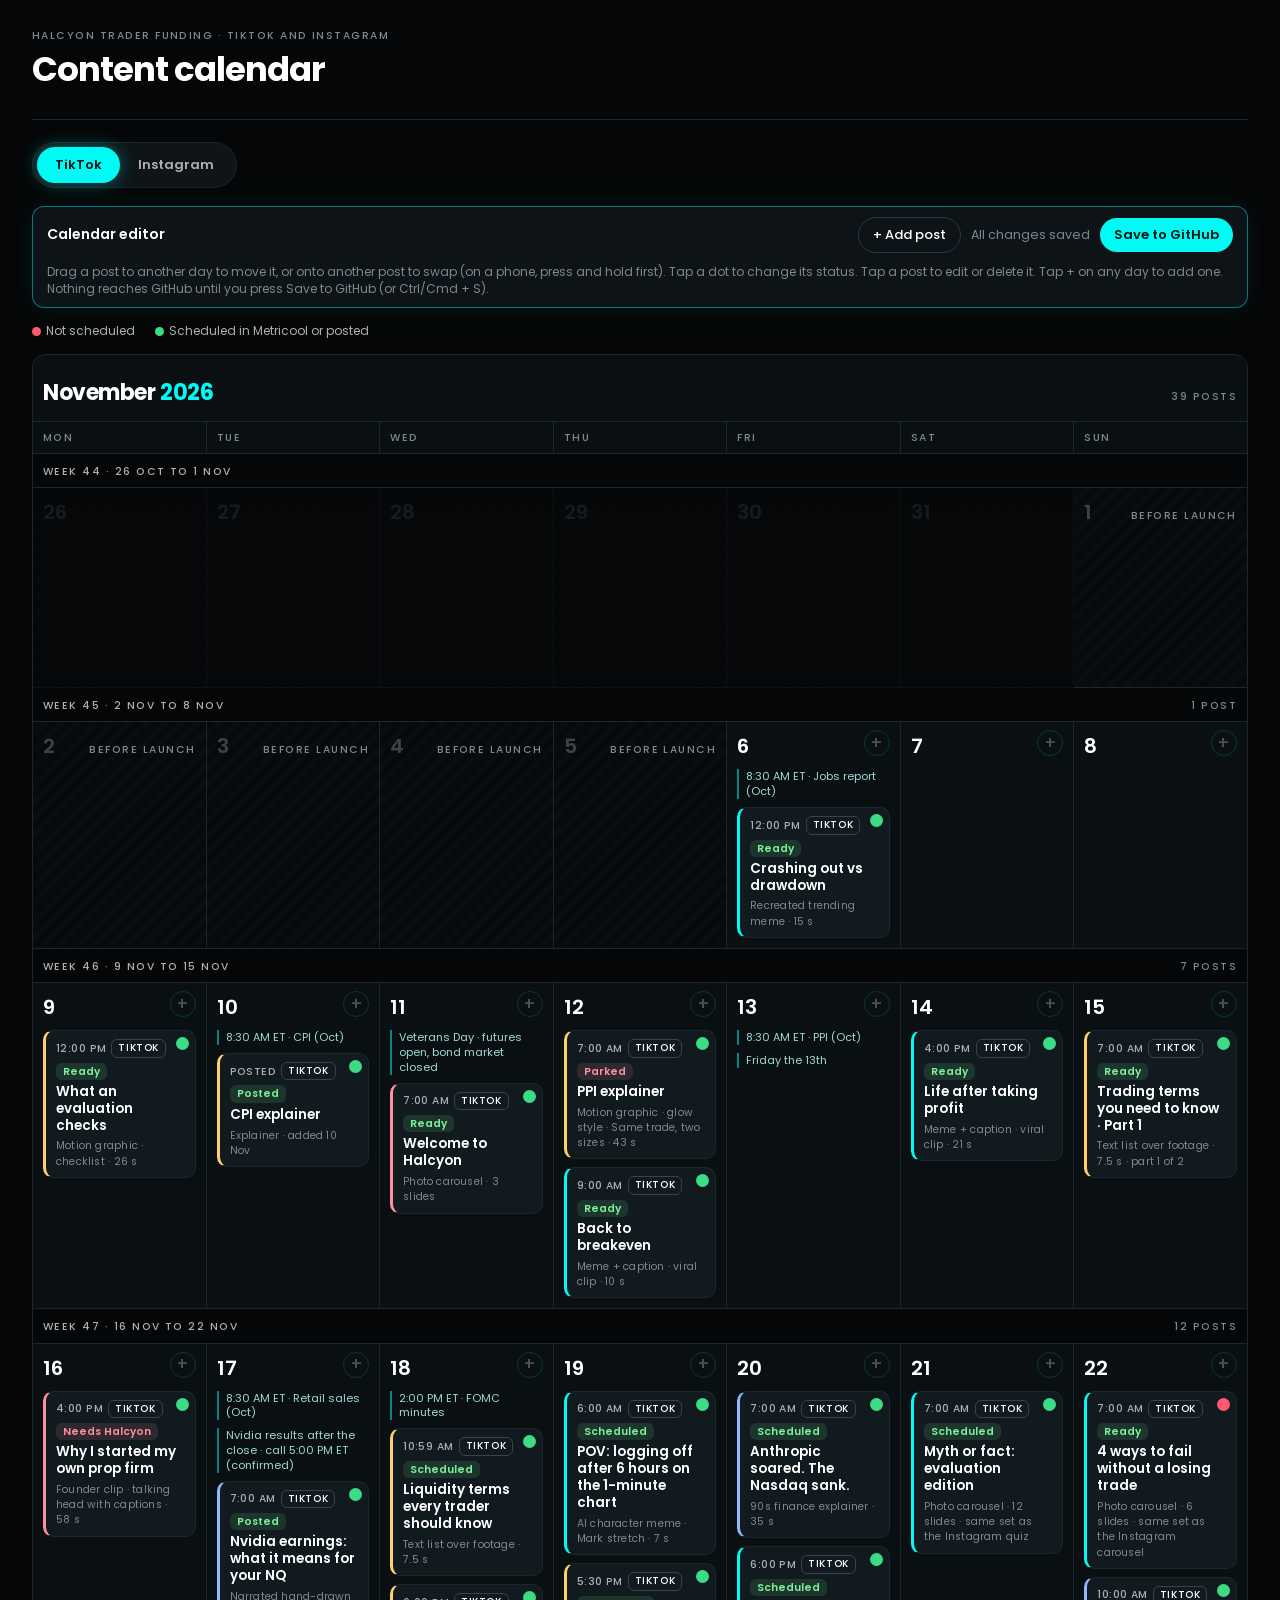
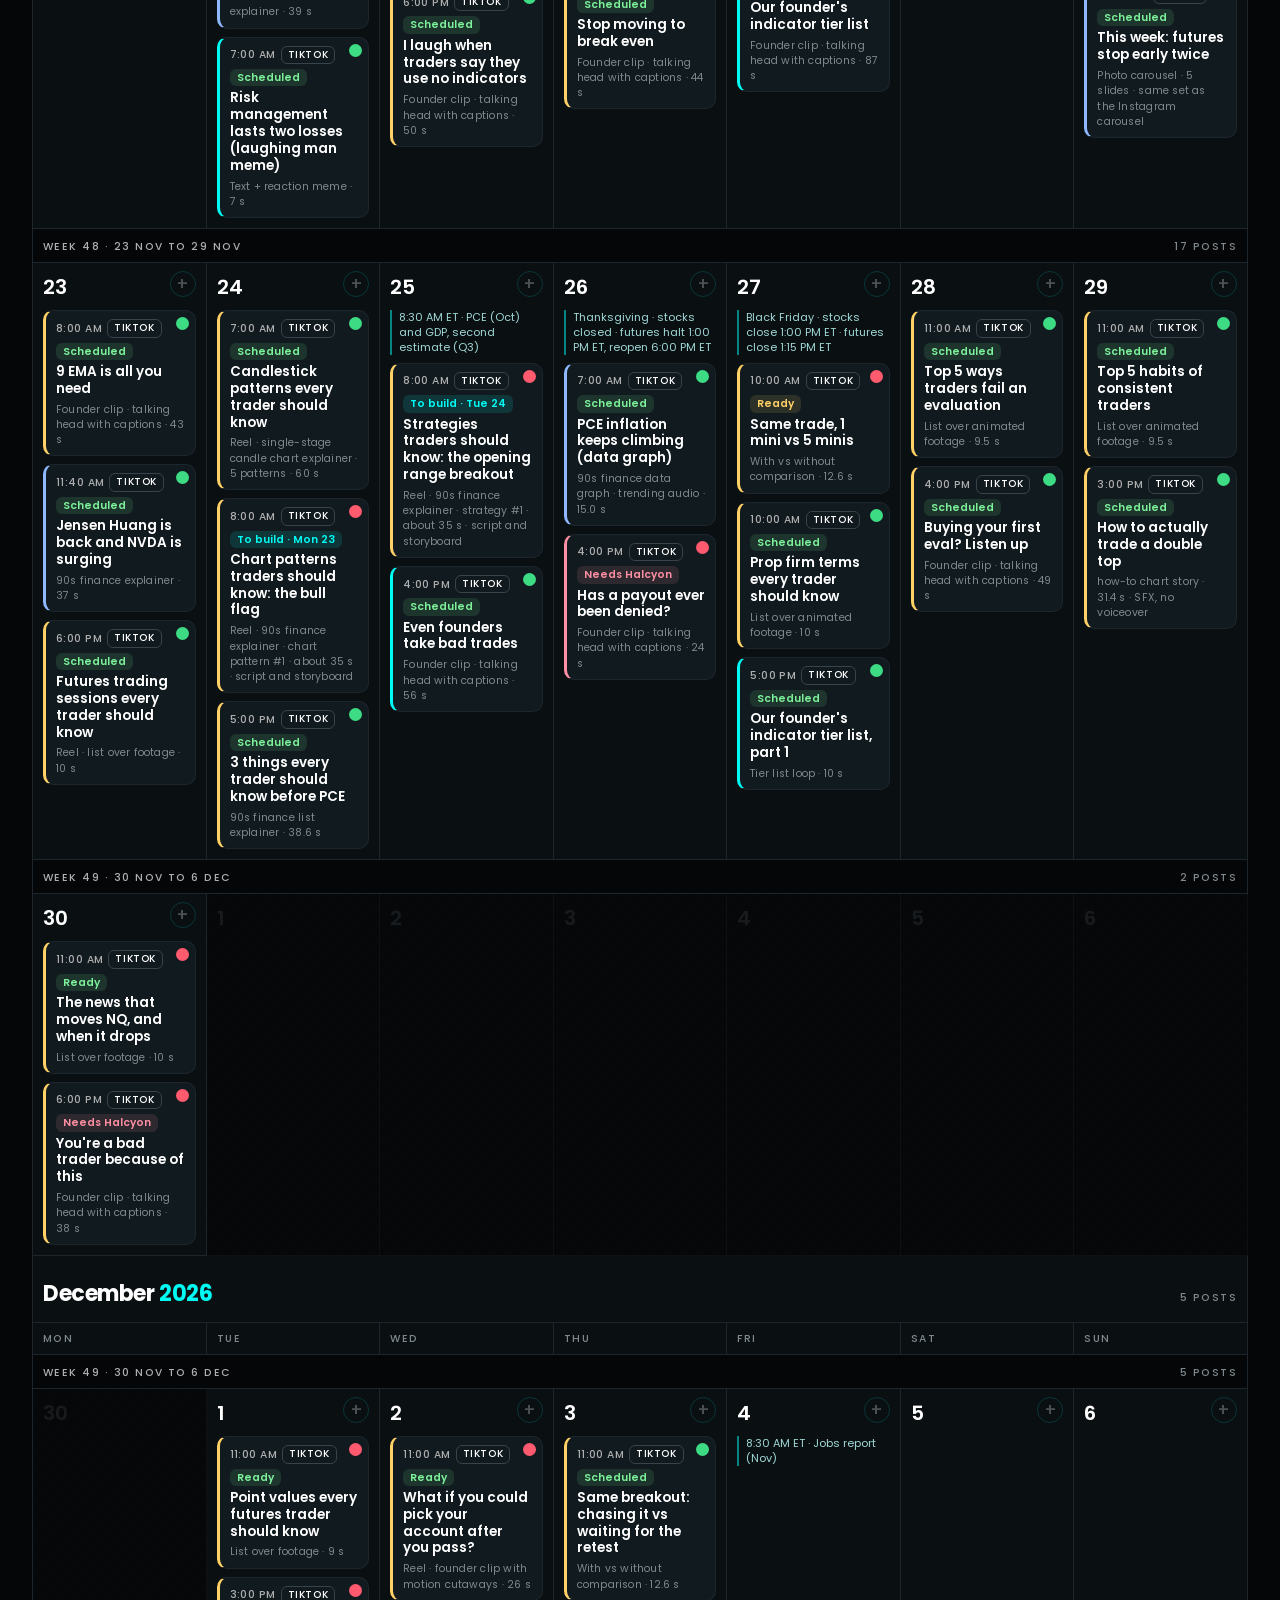
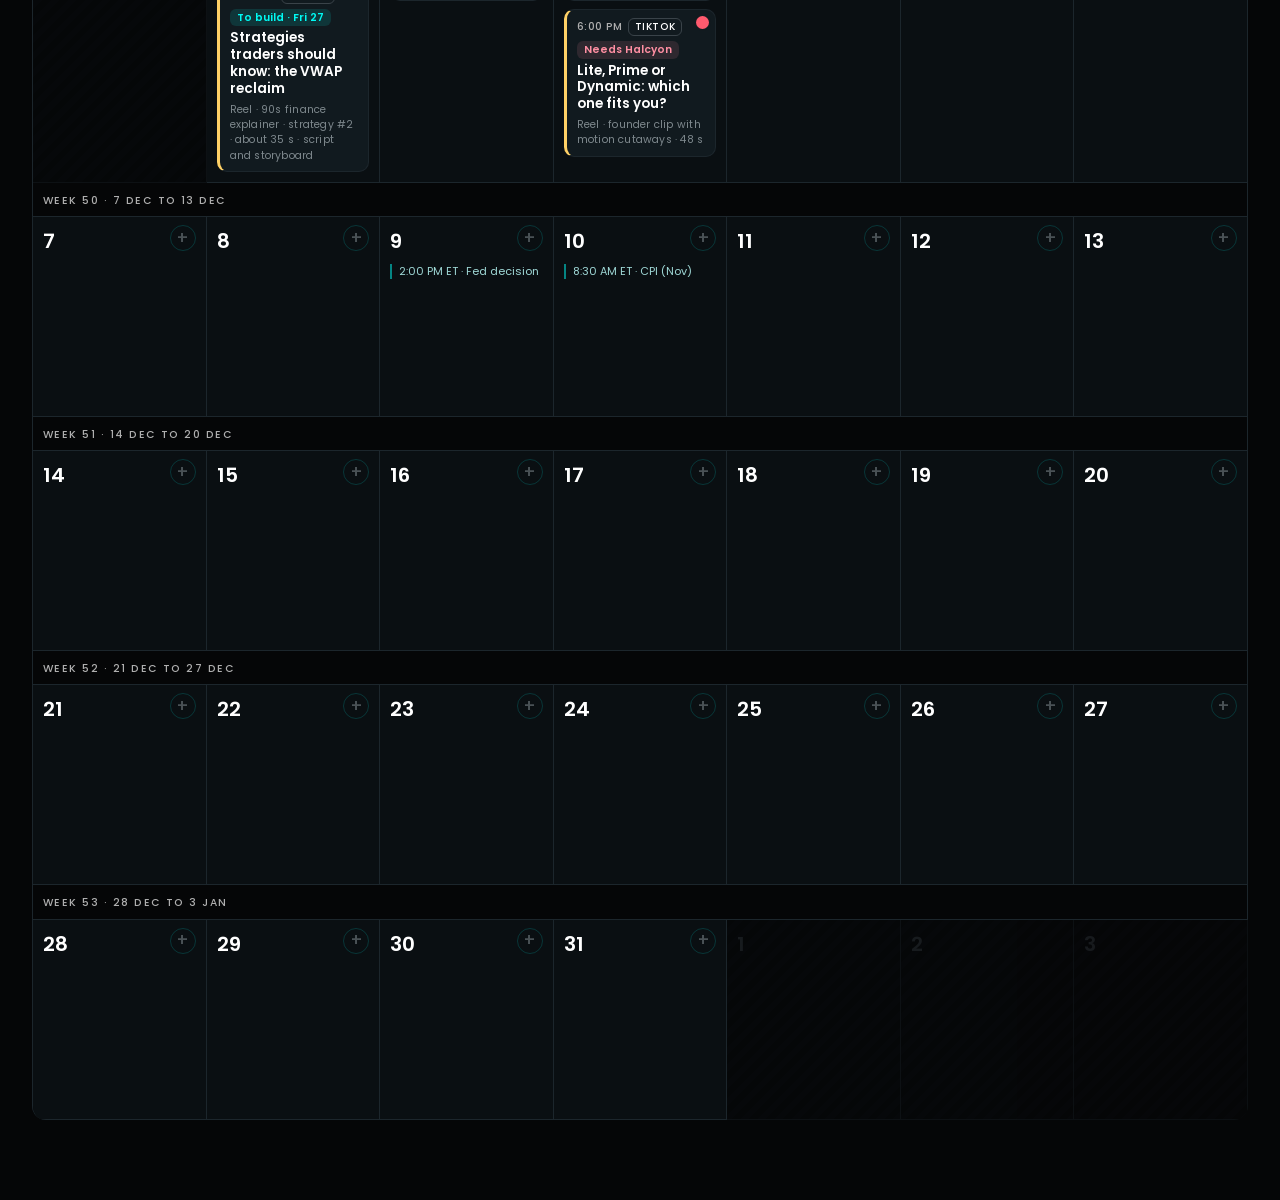
==== commit 63f9d81a: "Quiet BGM on news and point value lists; Friday times synced to Metricool Co-Authored-By: Claude Opu" ====
--- a/index.html
+++ b/index.html
@@ -118,7 +118,7 @@
 </div>
 <div class="ov" id="ov"></div><aside class="dr" id="dr"></aside><div class="toast" id="toast"></div>
 <script>
-const D = {"posts":[{"id":"T1","platform":"TikTok","date":"2026-11-06","time":"12:00","timeLabel":"12:00 PM ET","myt":"1:00 AM Sat 7 Nov MYT","day":"Post 1","title":"Crashing out vs drawdown","pillar":"Entertainment","format":"Recreated trending meme · 15 s","src":"In brief","status":"Ready","scls":"ok","ctx":"Jobs report day · 8:30 AM ET","why":"The strongest piece we have and the most relatable jobs-report feeling, so it opens the account. It's already made, and midday ET lands after the 8:30 release, when people are laughing at the morning they just had.","todo":["Already made, copy on screen","It's an AI character, so switch on TikTok's AI-generated label"],"dep":null,"fb":null,"fbcap":null,"caption":"When she's crashing out but you're deep in drawdown on jobs report morning 🫠 #NFP #tradinghumor","videos":[{"src":"media/recreate-remake.mp4","label":""}],"slides":[],"reel":null,"story":null},{"id":"T2","platform":"TikTok","date":"2026-11-09","time":"12:00","timeLabel":"12:00 PM ET","myt":"1:00 AM Tue 10 Nov MYT","day":"Post 2","title":"What an evaluation checks","pillar":"Education","format":"Motion graphic · checklist · 26 s","src":"In brief","status":"Ready","scls":"ok","ctx":"Start of the trading week","why":"Already made and the most saveable piece we have. Monday morning is when traders set up their week, so a clear walk through the four rules lands when people are planning. It also breaks up the memes either side of it.","todo":["Already made, latest cut (26 s) with music","Rules checked against Halcyon's published terms: $3,000 target, $2,000 drawdown, 5 minis or 25 micros, flat by 4:45 PM ET"],"dep":null,"fb":null,"fbcap":null,"caption":"What the $50K Halcyon Dynamic evaluation checks: $3,000 target, $2,000 drawdown, 5 minis or 25 micros, flat by 4:45 PM ET 📌 #propfirm #futurestrading","videos":[{"src":"media/edu1-checklist.mp4","label":""}],"slides":[],"reel":null,"story":null},{"id":"T2b","platform":"TikTok","date":"2026-11-12","time":"09:00","timeLabel":"9:00 AM ET","myt":"10:00 PM Thu 12 Nov MYT","day":"Post 6","title":"Back to breakeven","pillar":"Entertainment","format":"Meme + caption · viral clip · 10 s","src":"Added 9 Nov","status":"Ready","scls":"ok","ctx":"Thursday · two days after CPI","why":"A quick laugh for the end of a heavy inflation stretch. Two days after CPI, anyone still stuck on the wrong side of that move knows exactly how this cat feels. Moved to 9:00 AM ET so the PPI explainer can take the 8:00 PM MYT slot.","todo":["Already made","Upload the original file"],"dep":null,"fb":null,"fbcap":null,"caption":"I don't even want profit anymore 🥲 #tradinghumor #daytrading #futurestrading","videos":[{"src":"media/halcyon-back-to-breakeven-cat.mp4","label":""}],"slides":[],"reel":null,"story":null},{"id":"T1b","platform":"TikTok","date":"2026-11-10","time":"06:30","timeLabel":"Posted","myt":"Evening Tue 10 Nov MYT","day":"Post 3","title":"CPI explainer","pillar":"Education","format":"Explainer · added 10 Nov","src":"Added 10 Nov","status":"Posted","scls":"ok","ctx":"CPI day · ahead of the 8:30 AM ET release","why":"Posted on CPI day ahead of the release, so followers know what the number is and why it moves futures before it lands.","todo":["Posted","Check views and watch time in TikTok analytics tomorrow"],"dep":null,"fb":null,"fbcap":null,"fbimg":null,"caption":"Caption as posted on TikTok","videos":[],"slides":[],"reel":null,"story":null,"extra":null,"pub":"posted"},{"id":"T2c","platform":"TikTok","date":"2026-11-11","time":"07:00","timeLabel":"7:00 AM ET","myt":"8:00 PM Wed 11 Nov MYT","day":"Post 4","title":"Welcome to Halcyon","pillar":"Promo","format":"Photo carousel · 3 slides","src":"Redone 11 Nov","status":"Ready","scls":"ok","ctx":"Introduces the account on TikTok","why":"TikTok never had an intro post, so this photo carousel tells new viewers what Halcyon offers before the memes keep coming. It goes out in the morning, three hours before Life after taking profit.","todo":["Post in TikTok photo mode, slides in order","Disclaimer is on slides 2 and 3","Pin it to the top of the profile"],"dep":null,"fb":null,"fbcap":null,"caption":"Three simulated futures evaluations, Dynamic and Lite pass in 1 day and Prime in 3, which one fits you? 🎯 #propfirm #futurestrading","videos":[],"slides":["wc4_1","wc4_2","wc4_3"],"reel":null,"story":null},{"id":"T3","platform":"TikTok","date":"2026-11-14","time":"16:00","timeLabel":"4:00 PM ET","myt":"5:00 AM Sun 15 Nov MYT","day":"Post 7","title":"Life after taking profit","pillar":"Entertainment","format":"Meme + caption · viral clip · 21 s","src":"In brief","status":"Ready","scls":"ok","ctx":"Veterans Day · the day after CPI","why":"Already made. Its calm log-off energy is a nice reset the day after CPI.","todo":["Already made","Check the logo and caption box sit inside TikTok's safe zones"],"dep":null,"fb":null,"fbcap":null,"caption":"Life after taking profit on plan and logging off before the close 😌 #tradingpsychology #daytrading","videos":[{"src":"media/meme3-life-after-profit.mp4","label":""}],"slides":[],"reel":null,"story":null},{"date":"2026-11-12","time":"07:00","timeLabel":"7:00 AM ET","myt":"8:00 PM Thu 12 Nov MYT","title":"PPI explainer","pillar":"Education","format":"Motion graphic · glow style · Same trade, two sizes · 43 s","src":"v2 built 12 Nov","status":"Parked","scls":"dep","dep":"Halcyon OKs the example losses ($5,000 and $1,000) and the \"evaluation over\" wording before 7:00 AM ET Thu 12 (8:00 PM MYT)","fb":["PPI explainer v1 · trader and coach Q and A","Already made and QC'd (47 s). Post it in this slot if Halcyon hasn't signed off by 7:00 AM ET (8:00 PM MYT); v2 then runs with the next 8:30 release."],"fbcap":"Why your chart jumps at 8:30 AM ET: October PPI lands Friday 13 Nov 📌 #futurestrading #PPI","slides":[],"videos":[{"src":"media/halcyon-ppi-v2.mp4","label":"v2 · Same trade, two sizes"}],"reel":null,"story":null,"ctx":"The day before October PPI (Fri 13 Nov, 8:30 AM ET) · posts alongside 18th Street's v24","id":"T4b","platform":"TikTok","why":"Two traders take the same ES trade before PPI, 5 minis against 1. An example 20-point drop takes Trader A to -$5,000, past the $2,000 limit, while Trader B is down $1,000 with half the buffer left. It closes on \"The only difference was size.\" and posts the day before the release. First TikTok on Thursday at 8:00 PM MYT, the evening before the release; Back to breakeven follows two hours later.","todo":["Parked 14 Nov: never signed off and the slot has passed. Rebuild in points before it runs with the next PPI: hero \"-20 pts\", \"5 minis: 2.5x the drawdown\" vs \"1 mini: half the drawdown\", EXAMPLE tag at 28 px, new Alexey voiceover without dollar amounts. Same for the covers (ppiCover A, the question-only one, stays)","Already made: final 43 s render, one AI voice (Alexey) narrates throughout, passed the full QA pass","AI voiceover, so switch on TikTok's AI-generated content label","Re-check the $50K evaluation and $2,000 max drawdown on the live site before posting","Set cover A before posting","Pin a comment: \"Why 5 minis? It's the most the $50K Dynamic evaluation allows at once, and 25 micros are only 2.5 minis in size.\""],"caption":"PPI lands tomorrow at 8:30 AM ET, and in this example the same ES trade ends a $50K evaluation at 5 minis while 1 mini keeps half the $2,000 drawdown ⏰ #PPI #propfirm #futurestrading","day":"Post 5","extra":[["Cover A (chosen 12 Nov)","ppiCoverV2a"]]},{"platform":"TikTok","time":"07:00","timeLabel":"7:00 AM ET","pillar":"Education","src":"Added 11 Nov","status":"Ready","scls":"ok","dep":null,"fb":null,"fbcap":null,"slides":[],"reel":null,"story":null,"id":"T8","date":"2026-11-15","myt":"8:00 PM Sun 15 Nov MYT","title":"Trading terms you need to know · Part 1","format":"Text list over footage · 7.5 s · part 1 of 2","ctx":"Saturday · weekend save slot","why":"Glossary lists like this are among the most saved trading posts on TikTok, and Saturday is when people save things to learn before the week opens. Part 1 covers SL to IFVG, and the Halcyon logo sits on the monitor behind the list.","todo":["Silent file: add a trending sound in-app before posting","Already made","Add it to a TikTok playlist called Trading Terms so Part 2 links straight from it","Pin a comment asking which term should get its own explainer"],"caption":"Part 1 of the trading terms that confuse every new trader, SL to IFVG, save it and send it to the friend still asking what a killzone is 📌 #tradingterms #futurestrading #daytrading","videos":[{"src":"media/trading-terms-part-1.mp4","label":"Part 1 · SL to IFVG"}],"day":"Post 8"},{"id":"T31","platform":"TikTok","date":"2026-11-19","time":"06:00","timeLabel":"6:00 AM ET","myt":"7:00 PM Thu 19 Nov MYT","title":"POV: logging off after 6 hours on the 1-minute chart","pillar":"Entertainment","format":"AI character meme · Mark stretch · 7 s","src":"Added 16 Nov","status":"Scheduled","scls":"ok","ctx":"Thursday · moved by Gabriel","why":"Mark gets up from the desk and does the huge stretch from the viral car-ride meme (2.9M likes). Gabriel moved it to Thu 19 at 7:00 PM MYT (18 Nov). Part of the no-logo test: no Halcyon branding on screen or in the caption.","todo":["Rescheduled in Metricool by Gabriel (18 Nov) for 7:00 PM Thu 19 MYT, still a notification post with TikTok's AI-generated label on. Metricool's app pings you then to add a trending sound and post","Made 16 Nov: Genjutsu on a reshoot of the stretch, Mark with the hoodie logo removed, new lived-in bedroom trading room","Mark's sleeves came out short and the hoodie rides up during the stretch. A long-sleeve fix may replace this file before it posts","Silent file: add a trending sound in-app before posting (the original uses Better in Stereo)","AI character, so switch on TikTok's AI-generated label","No-logo test: keep Halcyon out of the caption and the pinned comment, and compare views with similar posts that show the logo"],"dep":null,"fb":null,"fbcap":null,"caption":"Six hours on the 1-minute chart and my back filed a complaint 😮‍💨 #tradinghumor #futurestrading #daytrader","videos":[{"src":"media/mark-logging-off-stretch.mp4","label":""}],"slides":[],"reel":null,"story":null,"day":"Post 14","pub":"posted"},{"platform":"TikTok","time":"10:59","timeLabel":"10:59 AM ET","pillar":"Education","src":"Added 11 Nov","status":"Scheduled","scls":"ok","dep":null,"fb":null,"fbcap":null,"slides":[],"reel":null,"story":null,"id":"T9","date":"2026-11-18","myt":"11:59 PM Wed 18 Nov MYT","title":"Liquidity terms every trader should know","format":"Text list over footage · 7.5 s","ctx":"Wednesday · pushed live on Gabriel's call","why":"A standalone save post. It lists the ICT liquidity terms, VI to PDL, which traders mix up most and search for by name, so the caption leads with those keywords. Gabriel pushed it live on Wed 18, alongside the trading terms Reel on Instagram.","todo":["Gabriel is posting it from the TikTok app on Wed 18 (11:59 PM MYT auto-publish post moved back to a Metricool draft). File: liquidity-terms-sound.mp4 with Gabriel's audio from 3 s in, -14 LUFS","No hashtags: the caption carries the search keywords (trading terms, ICT, liquidity sweep, buyside and sellside liquidity, futures trading)","No-logo week: the Halcyon logo sits on the monitor behind the list. Fine to post, but it isn't a clean test of the no-logo experiment"],"caption":"Liquidity trading terms you need to know: ICT terms from volume imbalance and liquidity sweep to buyside and sellside liquidity, equal highs and previous day low. Save it for your next futures trading session 📌","videos":[{"src":"media/liquidity-terms-sound.mp4","label":"Liquidity terms · VI to PDL · with Gabriel's sound from 3 s"}],"day":"Post 12","pub":"posted"},{"id":"I1","platform":"Instagram","date":"2026-11-06","time":"08:00","timeLabel":"8:00 AM ET","myt":"9:00 PM Fri 6 Nov MYT","day":"Launch","title":"Welcome to Halcyon (old version)","pillar":"Launch","format":"Welcome · carousel · 5 slides","src":"IG drafts","status":"Ready","scls":"ok","ctx":"First post on the new account","why":"A new account's first post should tell people who it is before the jokes start. It goes up first and stays pinned, so anyone landing on the profile later still sees it at the top.","todo":["Replaced by the new 3-slide Welcome post on Wed 11 Nov","Archive this post and unpin it once the new one is live"],"dep":null,"fb":null,"fbcap":null,"fbimg":null,"caption":"Welcome to Halcyon 👋\n\nThree simulated evaluations for futures traders, so you can pick the one that fits how you trade.\n\nDynamic lets you choose a 50K to 150K reward account after you pass. Lite is the fastest path, in 25K, 50K or 150K. Prime is our most popular, with an end of day drawdown.\n\n👉 Not sure which one fits? Ask us in Discord: link in bio\n\nHalcyon offers simulated educational accounts. Results not guaranteed. T&C apply.\n\n#futurestrading #propfirm #daytrading","videos":[],"slides":[],"reel":null,"story":null,"extra":[["Highlight covers for the profile","hlSheet"]]},{"id":"I2","platform":"Instagram","date":"2026-11-07","time":"10:00","timeLabel":"10:00 AM ET","myt":"11:00 PM Sat 7 Nov MYT","day":"Post 1","title":"How many points is your drawdown?","pillar":"Education","format":"Explainer · carousel · 6 slides","src":"IG drafts","status":"Ready","scls":"ok","ctx":"Weekend · people plan their week","why":"The most saveable slot of the week. It turns the $2,000 drawdown into 40 ES points or 400 MES points, and it's the second pinned post.","todo":["Already made","Story goes up an hour after the post, with the link sticker on the post card"],"dep":null,"fb":null,"fbcap":null,"fbimg":null,"caption":"How many points is your drawdown? 📏\nOn one ES, $2,000 is 40 points. On one MES it's 400.\nWednesday the S&P moved 119.7 points, so the contract you pick decides whether that's a normal day or the end of the account.\nSave this before you size your next trade.\n\n👉 Questions on sizing? Ask in our Discord: link in bio\n\nHalcyon offers simulated educational accounts. Results not guaranteed. T&C apply.\n#futurestrading #ES #riskmanagement #propfirm","videos":[],"slides":["etA_1","etA_2","etA_3","etA_4","etA_5","etA_6"],"reel":null,"story":["40 pts big number","bnC","11:00 AM ET, an hour after the post. Link sticker on the post card."],"extra":[]},{"id":"I3","platform":"Instagram","date":"2026-11-08","time":"10:00","timeLabel":"10:00 AM ET","myt":"11:00 PM Sun 8 Nov MYT","day":"Post 2","title":"This week: inflation week","pillar":"News","format":"This week · carousel · 5 slides","src":"IG drafts","status":"Ready","scls":"ok","ctx":"Sunday · week ahead","why":"Sunday is when traders map out the week, and this one has CPI on Tuesday and PPI on Friday with a bond holiday between. It starts the weekly Sunday habit that the news pillar is built on.","todo":["Saturday: re-check release times and the Monday earnings"],"dep":null,"fb":null,"fbcap":null,"fbimg":null,"caption":"Inflation week is here 🗓️\nCPI lands Tuesday at 8:30 AM ET and PPI follows on Friday, with a bond holiday in between.\nPlan your trade before 8:30, or give yourself permission to sit it out.\nSave this so Tuesday doesn't sneak up on you.\n\n👉 Plan the week with us in our Discord: link in bio\n\nHalcyon offers simulated educational accounts. Results not guaranteed. T&C apply.\n#futurestrading #CPI #economiccalendar #daytrading","videos":[],"slides":["wkA_1","wkA_2","wkA_3","wkA_4","wkA_5"],"reel":null,"story":["CPI countdown","stBp","11:00 AM ET. Countdown sticker to CPI, Tue 8:30 AM ET, plus a link sticker to the post."],"extra":[]},{"id":"I4b","platform":"Instagram","date":"2026-11-10","time":"06:30","timeLabel":"Posted","myt":"Evening Tue 10 Nov MYT","day":"Feed","title":"CPI explainer","pillar":"Education","format":"Explainer · added 10 Nov","src":"Added 10 Nov","status":"Posted","scls":"ok","ctx":"CPI day · ahead of the 8:30 AM ET release","why":"Posted on CPI day ahead of the release, so followers know what the number is and why it moves futures before it lands.","todo":["Posted","Check reach and saves in Insights tomorrow"],"dep":null,"fb":null,"fbcap":null,"fbimg":null,"caption":"Caption as posted on Instagram","videos":[],"slides":[],"reel":null,"story":null,"extra":null,"pub":"posted"},{"id":"I4","platform":"Instagram","date":"2026-11-10","time":"12:00","timeLabel":"12:00 PM ET","myt":"1:00 AM Wed 11 Nov MYT","day":"Post 3","title":"CPI day: every market's mood","pillar":"News","format":"Market mood · single","src":"IG template","status":"Ready","scls":"ok","ctx":"CPI day · 8:30 AM ET","why":"Same-day news told the playful way: each market gets a mood for CPI morning, with its real move. It's the first time the account reports news live, so people learn to check it on release days.","todo":["Built on the day from the Market mood template with moves near the 9:30 AM ET open","Moves in points or percent only","Scheduled for 12:00 PM ET"],"dep":null,"fb":null,"fbcap":null,"fbimg":null,"caption":"CPI day, every market's mood 🫠\nCPI came in hot at 8:30 AM ET, up 0.4% on the month against 0.3% expected.\nThe Dow held up best, and the Nasdaq had the roughest morning, down about 1%.\nWhich one matched yours?\n\n👉 Share your CPI day in our Discord: link in bio\n\n#CPI #futurestrading #tradinghumor #daytrading","videos":[],"slides":["mdCPI"],"reel":null,"story":["CPI hot or cool poll","stCp","8:00 AM ET, before the release. Poll sticker: Hot / Cool."],"extra":[]},{"id":"I5a","platform":"Instagram","date":"2026-11-11","time":"08:00","timeLabel":"8:00 AM ET","myt":"9:00 PM Wed 11 Nov MYT","day":"Launch","title":"Welcome to Halcyon (pinned)","pillar":"Launch","format":"Welcome · carousel · 3 slides","src":"Redone 11 Nov","status":"Ready","scls":"ok","ctx":"Replaces the original welcome post","why":"The new 3-slide welcome introduces all three evaluations, Dynamic, Lite and Prime, so anyone landing on the profile sees what Halcyon offers first. It goes up early, ahead of the first accounts clip that evening, and gets pinned to the top.","todo":["Post, then pin it to the top of the grid","Archive the old 6 Nov welcome post and unpin it","Re-pin the drawdown explainer next to it"],"dep":null,"fb":null,"fbcap":null,"fbimg":null,"caption":"Welcome to Halcyon 👋\n\nThree simulated evaluations for futures traders, so you can pick the one that fits how you trade.\n\nDynamic lets you choose a 50K to 150K reward account after you pass. Lite is the fastest path, in 25K, 50K or 150K. Prime is our most popular, with an end of day drawdown.\n\n👉 Not sure which one fits? Ask us in Discord: link in bio\n\nHalcyon offers simulated educational accounts. Results not guaranteed. T&C apply.\n\n#futurestrading #propfirm #daytrading","videos":[],"slides":["wc4_1","wc4_2","wc4_3"],"reel":null,"story":null,"extra":[["Highlight covers for the profile","hlSheet"]]},{"id":"I6","platform":"Instagram","date":"2026-11-21","time":"07:00","timeLabel":"7:00 AM ET","myt":"8:00 PM Sat 21 Nov MYT","day":"Post 4","title":"Myth or fact: evaluation edition","pillar":"Entertainment","format":"Play-along quiz · carousel · 12 slides · kit v2","src":"IG drafts","status":"Scheduled","scls":"ok","ctx":"Saturday","why":"A play-along quiz that asks for scores in the comments, the easiest way to get a new account talking. Rebuilt 20 Nov in kit v2: each claim gets a question slide, then the answer and the rule on the next, so people can actually play along and keep score.","todo":["Moved 20 Nov to 8:00 PM Sat 21 MYT (7:00 AM ET) in Metricool to free Friday 8 PM for the Anthropic IPO reel, auto-publish"],"dep":null,"fb":null,"fbcap":null,"fbimg":null,"caption":"Myth or fact: the $50K evaluation edition 🤔\n\n- Five claims about the evaluation, from the 1 trading day minimum to micros vs minis\n- Each claim gets its own slide, and the answer with the rule comes on the next swipe\n- The answer key is on the last slide\n\nMake your call before you swipe, and be honest with yourself.\n\nWhat did you score out of 5?\n\n👉 Check every rule with us in our Discord: link in bio\n\nHalcyon offers simulated educational accounts. Results not guaranteed. T&C apply.","videos":[],"slides":["mfA_1","mfA_2","mfA_3","mfA_4","mfA_5","mfA_6","mfA_7","mfA_8","mfA_9","mfA_10","mfA_11","mfA_12"],"reel":null,"story":["Ask us anything + 4:45 PM big number","stEp","12:00 PM ET: question sticker about the evaluation. Then the 4:45 PM big number card, linked to the post. Answer the best questions in Friday's Stories, checked against the rules."],"extra":[["Second Story frame","bnB"]],"pub":"scheduled"},{"date":"2026-11-12","time":"07:00","timeLabel":"7:00 AM ET","myt":"8:00 PM Thu 12 Nov MYT","title":"PPI explainer","pillar":"Education","format":"Motion graphic · glow style · Same trade, two sizes · 43 s","src":"v2 built 12 Nov","status":"Parked","scls":"dep","dep":"Halcyon OKs the example losses ($5,000 and $1,000) and the \"evaluation over\" wording before 7:00 AM ET Thu 12 (8:00 PM MYT)","fb":["PPI explainer v1 · trader and coach Q and A","Already made and QC'd (47 s). Post it with its own caption if Halcyon hasn't signed off by 7:00 AM ET (8:00 PM MYT)."],"fbcap":"⏰ Why your chart goes wild at 8:30 AM ET\n\n- October PPI lands Friday 13 Nov at 8:30 AM ET\n- PPI tracks what businesses get paid before goods reach the shelves\n- Price tends to react to the gap between the forecast and the actual number, in either direction\n\nBig news, small size.\n\nEver been stopped out right at 8:30?\n\n👉 Ask in our Discord: link in bio\n\nVoiceover generated with AI. Halcyon offers simulated educational accounts. Results not guaranteed. T&C apply.","slides":[],"videos":[{"src":"media/halcyon-ppi-v2.mp4","label":"v2 · Same trade, two sizes"}],"reel":null,"story":null,"ctx":"The day before October PPI (Fri 13 Nov, 8:30 AM ET) · posts alongside 18th Street's v24","id":"I7a","platform":"Instagram","why":"Cross-posted as a Reel at the same time as the TikTok, the day before the release. Friday's group chat recap then fills in the actual PPI numbers.","todo":["Parked 14 Nov: never signed off and the slot has passed. Rebuild in points before it runs with the next PPI: hero \"-20 pts\", \"5 minis: 2.5x the drawdown\" vs \"1 mini: half the drawdown\", EXAMPLE tag at 28 px, new Alexey voiceover without dollar amounts. Same for the covers (ppiCover A, the question-only one, stays)","Scheduled in Metricool for 8:00 PM MYT (7:00 AM ET) as a Reel with cover A and the AI label on. If Halcyon hasn't signed off by then, delete it in Metricool and post v1 instead","Same video as the TikTok, upload the original file so there is no TikTok watermark","Re-check the $50K evaluation and $2,000 max drawdown on the live site before posting","Pin a comment: \"Why 5 minis? It's the most the $50K Dynamic evaluation allows at once, and 25 micros are only 2.5 minis in size.\""],"caption":"⏱️ Would your $50K evaluation survive 8:30 AM ET tomorrow?\n\n- Two traders take the same long ES trade right before PPI\n- Trader A goes in with 5 minis, Trader B with 1\n- In this example ES drops 20 points, and Trader A is down $5,000, past the $2,000 max drawdown\n- Trader B is down $1,000 with half the buffer left\n\nThe only difference was size.\n\nOctober PPI lands tomorrow, Friday 13 Nov, at 8:30 AM ET.\n\nOn news mornings, are you Trader A or Trader B?\n\n👉 Talk sizing with us in our Discord: link in bio\n\nExample only, not a prediction. Voiceover generated with AI. Halcyon offers simulated educational accounts. Results not guaranteed. T&C apply.","day":"Reel","extra":[["Cover A (chosen 12 Nov)","ppiCoverV2a"]],"pub":"scheduled"},{"id":"I9n","platform":"Instagram","date":"2026-11-13","time":"06:00","timeLabel":"6:00 AM","myt":"7:00 PM Fri 13 Nov MYT","day":"Feed","title":"The open gapped 4x your drawdown (Nvidia CEO exit)","pillar":"News","format":"News explainer · carousel · 7 slides · AI images on 1, 2, 6 · rebuilt 13 Nov","src":"Added 13 Nov","status":"Scheduled","scls":"ok","ctx":"The day after Nvidia announced Jensen Huang's resignation · PPI day","why":"Rebuilt on 13 Nov with every number re-sourced. Nvidia announced Huang's resignation on Thu 12 Nov; NVDA fell 8.6% after hours on Wed as exit reports broke and closed down 4.34% on Thu. The Nasdaq 100 opened 420 points below Wednesday's close, about 4 drawdowns on 1 NQ mini in a $50K evaluation, then took back 335 points by the close. Replaces the 5:00 PM MYT version (deleted), whose NQ figure (246 points) couldn't be re-sourced.","todo":["Scheduled in Metricool for 7:00 PM MYT (6:00 AM ET) as a 7-slide carousel, AI label on","Spot-check the Nasdaq 100 open (27,953.91) on Yahoo Finance's ^NDX history","Reply to comments answering the single-stock news question","Check reach, saves and shares in Insights tomorrow"],"dep":null,"fb":null,"fbcap":null,"fbimg":null,"caption":"📉 The Nasdaq 100 opened 420 points lower after Nvidia's CEO resigned\n\n- Nvidia announced on Thursday 12 Nov that Jensen Huang stepped down as CEO, effective immediately, with CFO Colette Kress as interim CEO\n- NVDA fell 8.6% after hours on Wednesday as reports of his exit broke, then closed down 4.34% on Thursday\n- The Nasdaq 100 opened 420 points below Wednesday's close and took back 335 of them by the close\n- On a $50K evaluation, the $2,000 drawdown is 100 NQ points on 1 mini, so that gap was about 4 drawdowns\n\nHalcyon accounts must be flat by 4:45 PM ET, with no overnight holds.\n\nDo you check single-stock news before trading NQ?\n\n👉 Tell us in our Discord: link in bio\n\nHalcyon offers simulated educational accounts. Results not guaranteed. T&C apply.","videos":[],"slides":["nvC_1","nvC_2","nvC_3","nvC_4","nvC_5","nvC_6","nvC_7"],"reel":null,"story":null,"extra":null,"pub":null},{"id":"I8","platform":"Instagram","date":"2026-11-14","time":"10:00","timeLabel":"10:00 AM ET","myt":"11:00 PM Sat 14 Nov MYT","day":"Post 5","title":"The Halcyon trading week","pillar":"Education","format":"Explainer · single · polished 13 Nov","src":"IG drafts","status":"Ready","scls":"ok","ctx":"Weekend · save-for-later slot","why":"A weekend save: when the futures week opens and closes, the daily break, and the 4:45 PM ET flat rule as the one loud number. Redesigned 13 Nov in Poppins after a design review, and scheduled for 10:00 AM ET, Metricool's best Saturday slot for the account.","todo":["14 Nov: the pink rule row is now cyan (one accent). Metricool updated with this file on 14 Nov","Scheduled in Metricool for Sat 14 at 10:00 AM ET (11:00 PM MYT)"],"dep":null,"fb":null,"fbcap":null,"fbimg":null,"caption":"A Halcyon trading week, start to finish ⏰\n\n- The futures week opens Sunday at 6:00 PM ET\n- There's a daily break from 5:00 to 6:00 PM ET\n- The week closes Friday at 5:00 PM ET\n\nHalcyon accounts need to be flat by 4:45 PM ET, 15 minutes before the daily break.\n\nWhich time catches you out the most?\n\n👉 More rules, explained simply, in our Discord: link in bio\n\nHalcyon offers simulated educational accounts. Results not guaranteed. T&C apply.","videos":[],"slides":["khA2"],"reel":null,"story":null,"extra":[],"pub":"scheduled"},{"id":"I9","platform":"Instagram","date":"2026-11-15","time":"10:00","timeLabel":"10:00 AM ET","myt":"11:00 PM Sun 15 Nov MYT","day":"Post 7","title":"This week: Nvidia reports Tuesday night","pillar":"News","format":"This week · carousel · 5 slides","src":"IG drafts","status":"Ready","scls":"ok","ctx":"Sunday · week ahead","why":"The weekly Sunday habit, week two. Tuesday has retail sales at 8:30 AM ET and Nvidia's results after the close (confirmed by Nvidia), then the Fed minutes on Wednesday at 2:00 PM ET.","todo":["14 Nov: pink rule cards on slides 3 and 5 are now cyan. Metricool updated with this file on 14 Nov","Scheduled in Metricool for Sun 15 at 10:00 AM ET (11:00 PM MYT)","Built and design-reviewed 13 Nov; dates checked against Nvidia IR, the Census retail sales schedule and the Fed's minutes date"],"dep":null,"fb":null,"fbcap":null,"fbimg":null,"caption":"Nvidia reports Tuesday night 📅\n\n- Retail sales land Tuesday at 8:30 AM ET\n- Nvidia's results come after Tuesday's 4:00 PM ET close\n- The Fed minutes follow on Wednesday at 2:00 PM ET\n\nHalcyon accounts must be flat by 4:45 PM ET, so nobody holds through Nvidia's report.\n\nWhich one are you watching this week?\n\n👉 Plan the week with us in our Discord: link in bio\n\nHalcyon offers simulated educational accounts. Results not guaranteed. T&C apply.","videos":[],"slides":["wkC_1","wkC_2","wkC_3","wkC_4","wkC_5"],"reel":null,"story":null,"extra":[],"pub":"scheduled"},{"id":"R1","platform":"Instagram","date":"2026-11-06","time":"18:00","timeLabel":"6:00 PM ET","myt":"7:00 AM Sat 7 Nov MYT","day":"Reel","title":"Crashing out vs drawdown","pillar":"Entertainment","format":"Reel · recreated trending meme · 15 s","src":"TikTok drafts","status":"Ready","scls":"ok","ctx":"Jobs report day · evening scroll","why":"Already made and the strongest relatable piece, posted as a Reel the same day as the TikTok. One feed post and one Reel keeps launch day at two posts.","todo":["Already made, upload the original file so there is no TikTok watermark","It's an AI character, so keep the AI label on"],"dep":null,"fb":null,"fbcap":null,"fbimg":null,"caption":"When she's crashing out but you're deep in drawdown 🫠\nThe jobs report hit at 8:30 AM ET and your account has been red ever since.\nYou're nodding along, but your mind is still on that drawdown floor.\nThe character is AI. The drawdown is painfully real.\n\n👉 Share your jobs day in our Discord: link in bio\n\n#NFP #tradinghumor #daytrading","videos":[{"src":"media/recreate-remake.mp4","label":""}],"slides":[],"reel":null,"story":null,"extra":[]},{"id":"R2","platform":"Instagram","date":"2026-11-07","time":"18:00","timeLabel":"6:00 PM ET","myt":"7:00 AM Sun 8 Nov MYT","day":"Reel","title":"Life after taking profit","pillar":"Entertainment","format":"Reel · viral clip + caption · 21 s","src":"TikTok drafts","status":"Ready","scls":"ok","ctx":"Saturday evening","why":"Already made, so it goes out early. After a morning explainer, a calm log-off meme keeps the day light.","todo":["Already made, upload the original file so there is no TikTok watermark"],"dep":null,"fb":null,"fbcap":null,"fbimg":null,"caption":"Life after taking profit on plan 😌\nYou hit your target, closed the trade and logged off before the close.\nNo revenge trade, no one more look at the chart, just a quiet evening.\nWhen did you last walk away on a green day?\n\n👉 Share your best log-off moment in our Discord: link in bio\n\n#tradingpsychology #daytrading #futurestrading","videos":[{"src":"media/meme3-life-after-profit.mp4","label":""}],"slides":[],"reel":null,"story":null,"extra":[]},{"id":"R3","platform":"Instagram","date":"2026-11-09","time":"18:00","timeLabel":"6:00 PM ET","myt":"7:00 AM Tue 10 Nov MYT","day":"Reel","title":"What an evaluation checks","pillar":"Education","format":"Reel · motion graphic · checklist · 26 s","src":"TikTok drafts","status":"Ready","scls":"ok","ctx":"Start of the trading week","why":"Already made. It goes out the same day as the TikTok, with a meme the evening before and the CPI news after, so no two rules posts sit side by side.","todo":["Already made, latest 26 s cut, upload the original file so there is no TikTok watermark","Rules checked against Halcyon's published terms"],"dep":null,"fb":null,"fbcap":null,"fbimg":null,"caption":"What the $50K Halcyon Dynamic evaluation checks 📌\nProfit target: $3,000.\nMax drawdown: $2,000, trailing or end of day.\nContract limit: 5 minis or 25 micros at any one time.\nSession close: flat by 4:45 PM ET, no overnight holds.\nSave this so day one feels calm.\n\n👉 Questions about the rules? Ask in our Discord: link in bio\n\nHalcyon offers simulated educational accounts. Results not guaranteed. T&C apply.\n#propfirm #futurestrading #daytrading","videos":[{"src":"media/edu1-checklist.mp4","label":""}],"slides":[],"reel":null,"story":null,"extra":[]},{"id":"R1b","platform":"Instagram","date":"2026-11-10","time":"03:00","timeLabel":"Posted","myt":"Afternoon Tue 10 Nov MYT","day":"Trial Reel","title":"Crashing out vs drawdown · Trial Reel","pillar":"Entertainment","format":"Trial Reel · recreated trending meme · 15 s","src":"Posted 10 Nov","status":"Posted","scls":"ok","ctx":"Trial Reels test · shown to non-followers first","why":"Posted as a Trial Reel so the clip reaches people who don't follow the account yet. The text was removed from the original so new hooks could be tested in the edit app.","todo":["Posted with the hook \"When she's crashing out but you're at your stop loss\"","Check reach to non-followers in Insights after 24 hours","AI character, so keep the AI label on"],"dep":null,"fb":null,"fbcap":null,"fbimg":null,"caption":"When she asks if you're listening but you still have a trade open","videos":[{"src":"media/crashing-out-no-captions.mp4","label":""}],"slides":[],"reel":null,"story":null,"extra":[],"pub":"posted"},{"id":"R2b","platform":"Instagram","date":"2026-11-14","time":"18:00","timeLabel":"6:00 PM ET","myt":"7:00 AM Sun 15 Nov MYT","day":"Reel","title":"Back to breakeven","pillar":"Entertainment","format":"Reel · viral clip + caption · 10 s","src":"Added 9 Nov","status":"Ready","scls":"ok","ctx":"Sunday · evening scroll","why":"The same meme as Thursday's TikTok, posted as the Sunday evening Reel. It moved off Thursday to make room for the PPI explainer, and sits two days after the Friday the 13th cat Reel so the two cat jokes don't run back to back.","todo":["Scheduled in Metricool for Sun 15 at 6:00 PM ET (7:00 AM Mon MYT) as a Reel"],"dep":null,"fb":null,"fbcap":null,"fbimg":null,"caption":"I don't even want profit anymore, just get me back to breakeven 🥲","videos":[{"src":"media/halcyon-back-to-breakeven-cat.mp4","label":""}],"slides":[],"reel":null,"story":null,"extra":[],"pub":"scheduled"},{"id":"R4","platform":"Instagram","date":"2026-11-22","time":"18:00","timeLabel":"6:00 PM ET","myt":"7:00 AM Mon 23 Nov MYT","day":"Reel","title":"Friday the 13th chart meme","pillar":"Entertainment","format":"Trial Reel · faceless chart meme · 7 s","src":"TikTok drafts","status":"Posted","scls":"ok","ctx":"Friday the 13th","why":"A free, timely Reel that only works today. Two Nvidia carousels already went out on Friday, so this goes as a Trial Reel to keep the feed at two posts.","todo":["Posted 13 Nov. The file here was updated 14 Nov (hook readable at frame 0) for any repost","Built 13 Nov in the glow style, scheduled in Metricool","Posted as a Trial Reel because two feed posts already went out today"],"dep":null,"fb":null,"fbcap":null,"fbimg":null,"caption":"Friday the 13th and a black cat just walked across the candles 🍀\n\nWhat's your trading superstition?","videos":[{"src":"media/friday13-chart-meme.mp4","label":""}],"slides":[],"reel":null,"story":null,"extra":[],"pub":"scheduled"},{"id":"R5","platform":"Instagram","date":"2026-11-19","time":"18:00","timeLabel":"6:00 PM ET","myt":"7:00 AM Fri 20 Nov MYT","day":"Reel","title":"Halcyon Dynamic · Option D","pillar":"Promo","format":"Reel · motion promo · 25 s","src":"TikTok drafts","status":"Needs Halcyon","scls":"dep","ctx":"Promo day · same day as the TikTok","why":"Moved from Mon 16 with the TikTok, so the offer reads the same on both apps on the same day. It's the week's only promo; the four cards carousel waits until Tue 24 so promos stay apart.","todo":["14 Nov: \"Passed your eval? Cool, my guy.\" now readable from frame 0","Already made, latest 25 s cut with music"],"dep":"Halcyon confirms \"no daily loss limit\" and the rest of the wording, plus compliance review, by Tue 17","fb":["What an evaluation checks · Four numbers","The faster cut of the evaluation explainer. Already made, nothing to approve. Friday's points carousel also covers the feed if this slips."],"fbcap":null,"fbimg":null,"caption":"Halcyon Dynamic $50K in 25 seconds 🎯\n$3,000 profit target.\n$2,000 max drawdown.\n1 trading day minimum.\nNo daily loss limit.\nPass first, then pick the reward account that fits how you trade.\n\n👉 Questions first? Our Discord is open: link in bio\n\nHalcyon offers simulated educational accounts. Results not guaranteed. T&C apply.","videos":[{"src":"media/promo-dynamic-v2D_voice.mp4","label":""}],"slides":[],"reel":null,"story":null,"extra":[]},{"id":"R8","platform":"Instagram","date":"2026-11-11","time":"18:00","timeLabel":"6:00 PM ET","myt":"7:00 AM Thu 12 Nov MYT","day":"Reel","title":"Worried about payouts before you pass?","pillar":"Education","format":"Reel · founder clip with motion cutaways · 54 s","src":"Founder clip · cut from Steve's \"How Halcyon accounts work\" video","status":"Ready","scls":"ok","ctx":"The evening of the pinned Welcome post","why":"Accounts clip 1 of 3 and the broadest hook of the set. It is the second post today and follows the Welcome carousel that introduces the three evaluations by going deeper on Lite.","todo":["Already made, final v3 render","No prices on screen or in the speech","Confirm with Halcyon that Lite is still sold (our site notes only found it in the help centre)"],"dep":null,"fb":null,"fbcap":null,"fbimg":null,"caption":"Worried about payouts before you've passed? 👀\n\n- Steve breaks down why passing the evaluation comes first\n- Halcyon Lite comes in two models: with an activation fee and without one\n- With the activation fee there's no daily loss limit, no consistency rule and no minimum hold time\n- You only pay the activation fee once you pass\n\nPass first, and the payout conversation gets a lot more fun.\n\nWhich part of the evaluation trips you up the most?\n\n👉 Ask us about Lite in our Discord: link in bio\n\nHalcyon offers simulated educational accounts. Results not guaranteed. T&C apply.","videos":[{"src":"media/accounts-1-passing-first.mp4","label":""}],"slides":[],"reel":null,"story":null,"extra":[]},{"id":"R9","platform":"Instagram","date":"2026-12-03","time":"18:00","timeLabel":"6:00 PM ET","myt":"7:00 AM Fri 4 Dec MYT","day":"Reel","title":"Lite, Prime or Dynamic: which one fits you?","pillar":"Education","format":"Reel · founder clip with motion cutaways · 48 s","src":"Founder clip · cut from Steve's \"How Halcyon accounts work\" video","status":"Needs Halcyon","scls":"dep","ctx":"Parked until Halcyon signs off (moved off Fri 27 Nov)","why":"Founder clips were our strongest format last week: the tier list did 2,011 Instagram views and 319 on TikTok, and the no-indicators clip 1,125 and 194. Opinions and rankings beat soft stories. Black Friday is when people compare offers, and this one walks through Lite, Prime and Dynamic with no discount or countdown.","todo":["Already made, final v3 render","Steve says prices out loud ($46, about $45 plus about $90, $130 all in) and they are in the captions","Founder clip 1 lost 82% of viewers in 3 seconds: check that this cut opens on Steve's strongest line with the question card at frame 0"],"dep":"Halcyon confirms the spoken prices and that Lite and Prime are still sold, by Tue 24","fb":["Pick after you pass (founder clip, ready), then the prop firm terms list","Use Pick after you pass for the first founder clip Halcyon hasn't cleared, so the slot stays a founder clip. After that, the spare prop firm terms list (built Wed 25) covers it. Move the uncleared clip to next week."],"fbcap":null,"fbimg":null,"caption":"Lite, Prime or Dynamic: which one fits you?\n\n- Prime has an end of day drawdown, no daily loss limit and no minimum hold time, and you pay after you pass\n- Dynamic suits more seasoned traders who want to choose their reward account\n- Lite and Prime are the ones Steve points newer traders to\n- He walks through what you pay up front and what you pay once you pass\n\nThe right account is the one that matches how you trade today.\n\nWhich one sounds most like you?\n\nAsk us which account fits you in our Discord: link in bio\n\nHalcyon offers simulated educational accounts. Results not guaranteed. T&C apply.","videos":[{"src":"media/accounts-3-which-account-fits.mp4","label":""}],"slides":[],"reel":null,"story":null,"extra":[]},{"id":"R10","platform":"Instagram","date":"2026-12-02","time":"11:00","timeLabel":"11:00 AM ET","myt":"12:00 AM Thu 3 Dec MYT","day":"Reel","title":"What if you could pick your account after you pass?","pillar":"Education","format":"Reel · founder clip with motion cutaways · 26 s","src":"Founder clip · cut from Steve's \"How Halcyon accounts work\" video","status":"Ready","scls":"ok","ctx":"Moved off Fri 27 to make room for the prop firm terms list","why":"Moved off Mon 23 (23 Nov) so no day runs two of the same format. It's ready, so it's also the first backup for any founder clip Halcyon doesn't clear this week. If it's used as a backup, take this slot off.","todo":["Moved to Mon 30 at 4:00 PM ET (23 Nov). Pair it with a non-founder reel at 8:00 AM ET that day","Same file on TikTok (T36)","14 Nov: audio normalised to -14 LUFS","\"No daily loss limit\" stays out of the caption until Halcyon signs off (Steve still says it in the clip)"],"dep":null,"fb":null,"fbcap":null,"fbimg":null,"caption":"What if you could pick your account after you pass?\n\n- Pass one 50K Dynamic evaluation\n- Then choose a 50K, 75K, 100K or 150K reward account\n- Consistency rule on or off\n- Trailing or end of day drawdown, your call\n\nOne evaluation, and the account that comes after it is yours to shape.\n\nWhich size would you go for first?\n\nAsk us about Dynamic in our Discord: link in bio\n\nHalcyon offers simulated educational accounts. Results not guaranteed. T&C apply.","videos":[{"src":"media/accounts-2-pick-after-you-pass-recut.mp4","label":""}],"slides":[],"reel":null,"story":null,"extra":[],"pub":"none"},{"dep":null,"fb":null,"fbcap":null,"fbimg":null,"videos":[{"src":"media/drawdown-2000-90s.mp4","label":""}],"slides":[],"reel":null,"story":null,"extra":null,"src":"Rebuilt 21 Nov","scls":"ok","id":"R11","platform":"Instagram","title":"Your $50K evaluation is really a $2,000 account","pillar":"Education","format":"Reel · 90s finance explainer · 32 s","status":"Scheduled","ctx":"Sunday · top slot on the Instagram heat map","why":"Rebuilt 21 Nov in the 90s finance look that beat the glow panel videos: pinned headline bar, LED board, Windows 95 error box, teletext points ruler, drawdown battery, SIZING.TXT, ticker, Mark voice on Eleven v4 and Starlight Trail. Moved to 8 AM ET Sunday, the highest Sunday hour on the Metricool heat map.","todo":["Scheduled in Metricool 21 Nov for 9:00 PM Sun 22 MYT as a Reel with the cover and AI label (AI voice)","QA 21 Nov: frame sheet, transcript matches the script, -13.9 LUFS, peak -1.6 dB, hook readable at frame 0","Background is a dim LED wall in place of footage. New Higgsfield clips are planned (about 65 credits) if we want them for the next 90s piece"],"caption":"Your $50K evaluation is really a $2,000 account 📏\n\n- The $3,000 profit target gets all the attention\n- The $2,000 max drawdown is the number that ends evaluations\n- On one ES, $2,000 is 40 points. On one micro (MES), it's 400\n\nSize every trade from the drawdown first, then plan the target.\n\nHow many losing trades could your drawdown take?\n\n👉 Talk sizing with us in our Discord: link in bio\n\nExample only, using the $50K Dynamic evaluation's figures. Halcyon offers simulated educational accounts. Results not guaranteed. T&C apply.","day":"Reel","date":"2026-11-22","time":"08:00","timeLabel":"8:00 AM ET","myt":"9:00 PM Sun 22 Nov MYT","pub":"scheduled","cover":"media/ig/ddCover.jpg"},{"dep":null,"fb":null,"fbcap":null,"fbimg":null,"videos":[{"src":"media/nvidia-earnings-preview.mp4","label":""}],"slides":[],"reel":null,"story":null,"extra":null,"src":"Planned 13 Nov","scls":"ok","id":"T12","platform":"TikTok","title":"Nvidia earnings: what it means for your NQ","pillar":"News","format":"Narrated hand-drawn explainer · 39 s","status":"Posted","ctx":"Retail sales 8:30 AM ET · Nvidia results about 4:20 PM ET","why":"Rebuilt 16 Nov (v5): hand-drawn one-chart explainer, Eleven v4 Mark voice, Starlight Trail music, 39 s. Nvidia is about 7% of the Nasdaq 100 and options price a big swing either way. Results land around 4:20 PM ET and Halcyon accounts must be flat by 4:45 PM ET, so most of the reaction plays out while traders are flat and the question is Wednesday morning's open. No $2,000 drawdown or 9% figure, so nothing needs Halcyon sign-off. Sources: Nvidia IR 28 Oct (results ~1:20 PM PT, call 5 PM ET), 24/7 Wall St. 10 Nov and iShares IQQ 9 Nov (7% weight), CME (NQ trades until the 5 PM ET break), Halcyon help centre (all positions closed by 4:45 PM ET). Reviewed by a second agent before recording.","todo":["Posted 17 Nov 10:52 AM MYT (TikTok and Instagram) to free the 8 PM slot"],"caption":"Nvidia reports Tuesday around 4:20 PM ET and Halcyon accounts must be flat by 4:45, so how are you planning for Wednesday's open? 📌 #nvidia #futurestrading #propfirm","day":"Post 10","date":"2026-11-17","time":"07:00","timeLabel":"7:00 AM ET","myt":"8:00 PM Tue 17 Nov MYT","pub":"posted"},{"dep":null,"fb":null,"fbcap":null,"fbimg":null,"videos":[{"src":"media/nvidia-earnings-preview.mp4","label":""}],"slides":[],"reel":null,"story":null,"extra":null,"src":"Planned 13 Nov","scls":"ok","id":"R12","platform":"Instagram","title":"Nvidia earnings: what it means for your NQ","pillar":"News","format":"Reel · narrated hand-drawn explainer · 39 s","status":"Scheduled","ctx":"Retail sales 8:30 AM ET · Nvidia results about 4:20 PM ET","why":"Rebuilt 16 Nov (v5): hand-drawn one-chart explainer, Eleven v4 Mark voice, Starlight Trail music, 39 s. Nvidia is about 7% of the Nasdaq 100 and options price a big swing either way. Results land around 4:20 PM ET and Halcyon accounts must be flat by 4:45 PM ET, so most of the reaction plays out while traders are flat and the question is Wednesday morning's open. No $2,000 drawdown or 9% figure, so nothing needs Halcyon sign-off. Sources: Nvidia IR 28 Oct (results ~1:20 PM PT, call 5 PM ET), 24/7 Wall St. 10 Nov and iShares IQQ 9 Nov (7% weight), CME (NQ trades until the 5 PM ET break), Halcyon help centre (all positions closed by 4:45 PM ET). Reviewed by a second agent before recording.","todo":["Scheduled in Metricool (Santi's brand) for 8:00 AM ET (9:00 PM MYT) as a Reel with this file, cover and caption, AI label on"],"caption":"📊 Nvidia reports Tuesday: what it means for your NQ\n\n- Nvidia is about 7% of the Nasdaq 100, so when it moves, NQ feels it\n- Options traders are pricing in a big swing, either way\n- Results land around 4:20 PM ET, and NQ reacts right away\n- Halcyon accounts have to be flat by 4:45 PM ET, so a lot of the move plays out after you're out\n\nAre you trading Wednesday morning's open smaller, or letting it settle first?\n\n👉 Tell us in our Discord: link in bio\n\nVoiceover generated with AI. Halcyon offers simulated educational accounts. Results not guaranteed. T&C apply.","day":"Reel","date":"2026-11-17","time":"08:00","timeLabel":"8:00 AM ET","myt":"9:00 PM Tue 17 Nov MYT","pub":"none","cover":"media/ig/nvEarnCover.jpg"},{"dep":null,"fb":null,"fbcap":null,"fbimg":null,"videos":[],"slides":["tgB_1","tgB_2","tgB_3","tgB_4","tgB_5"],"reel":null,"story":null,"extra":null,"src":"Rebuilt 21 Nov","scls":"ok","id":"I13","platform":"Instagram","title":"This week: futures stop early twice","pillar":"News","format":"This week · carousel · 5 slides · kit v2","status":"Scheduled","ctx":"Sunday · week ahead · Thanksgiving week","why":"The weekly Sunday habit, week three. Thanksgiving week changes the trading hours, which matters for the flat by 4:45 PM ET rule, and GDP and PCE land the day before the holiday.","todo":["Scheduled in Metricool 21 Nov for 11:00 PM Sun 22 MYT as a 5-slide carousel with alt text, auto-publish","Rebuilt 21 Nov in kit v2 (tgB): a Mon to Fri session grid drawn to scale on the cover, one day per slide, the comment question on the end slide","Checked 21 Nov: GDP and PCE Wed 25 at 8:30 AM ET (BEA schedule), ES and NQ halt Thu 26 at 1:00 PM ET and reopen 6:00 PM ET, early close Fri 27 at 1:15 PM ET (CME)","Halcyon's holiday close is still unconfirmed, so the copy says to check it"],"caption":"Thanksgiving week: futures stop early twice 🗓️\n\n- Wed 25 Nov: GDP and PCE at 8:30 AM ET\n- Thu 26 Nov: stocks are closed, and ES and NQ halt at 1:00 PM ET, then reopen at 6:00 PM ET\n- Fri 27 Nov: ES and NQ close early at 1:15 PM ET and reopen Sunday at 6:00 PM ET\n\nEvery account is flat by 4:45 PM ET on a normal day, so check Halcyon's holiday close before Thursday.\n\nTrading the holiday week or taking it off?\n\n👉 Plan the week with us in our Discord: link in bio\n\nHalcyon offers simulated educational accounts. Results not guaranteed. T&C apply.","day":"Post 10","date":"2026-11-22","time":"10:00","timeLabel":"10:00 AM ET","myt":"11:00 PM Sun 22 Nov MYT","pub":"scheduled"},{"dep":null,"fb":null,"fbcap":null,"fbimg":null,"videos":[],"slides":["tgB_1","tgB_2","tgB_3","tgB_4","tgB_5"],"reel":null,"story":null,"extra":null,"src":"Rebuilt 21 Nov","scls":"ok","id":"T35","platform":"TikTok","title":"This week: futures stop early twice","pillar":"News","format":"Photo carousel · 5 slides · same set as the Instagram carousel","status":"Scheduled","ctx":"Sunday · week ahead · Thanksgiving week","why":"The same week preview as the Instagram carousel, at the same time, so both apps get the holiday hours before Monday.","todo":["Scheduled in Metricool 21 Nov for 11:00 PM Sun 22 MYT as a photo carousel, title \"Futures stop early twice this week\", auto-added music, auto-publish"],"caption":"Thanksgiving week futures trading hours: GDP and PCE Wed 8:30 AM ET, ES and NQ halt Thu at 1:00 PM ET, and futures close early Fri at 1:15 PM ET","day":"Photo carousel","date":"2026-11-22","time":"10:00","timeLabel":"10:00 AM ET","myt":"11:00 PM Sun 22 Nov MYT","pub":"scheduled"},{"id":"I14","platform":"Instagram","date":"2026-11-19","time":"11:00","timeLabel":"11:00 AM ET","myt":"12:00 AM Fri 20 Nov MYT","day":"Post","title":"Your $2,000 drawdown in points","pillar":"Education","format":"Explainer · carousel · 5 slides · kit v2","src":"Planned 15 Nov","status":"Ready","scls":"ok","ctx":"Thursday · promo day","why":"The drawdown reframe is the strongest prop firm topic in our research. This is the version people save: every contract's points on one card, with bars drawn to scale. It sits on Thursday so it isn't the day before Saturday's drawdown Reel, it keeps the day covered if the promo isn't signed off, and it's the file we DM when someone comments SIZE on Sat 28.","todo":["Moved from Fri 20 to Thu 19 (15 Nov) so two drawdown posts don't run on consecutive days","Built 15 Nov on kit v2. Contract values: ES $50, NQ $20, MES $5, MNQ $2 a point (CME)","Search words in the caption: drawdown, ES points, NQ points, micros","Alt text: Points in a $2,000 max drawdown: 40 on 1 ES, 100 on 1 NQ, 400 on 1 MES, 1,000 on 1 MNQ"],"dep":null,"fb":null,"fbcap":null,"fbimg":null,"caption":"Your $2,000 drawdown is only 40 ES points 📏\n\n- 1 ES is $50 a point, so $2,000 is 40 points\n- 1 NQ is $20 a point, so it's 100 points\n- On micros it's 400 MES points or 1,000 MNQ points\n- At the 5-mini limit it shrinks to 8 ES points or 20 NQ points\n\nKnow the number for your size before the open.\n\nHow many points is your usual stop?\n\n👉 Save this, and ask us about sizing in our Discord: link in bio\n\nBased on the $50K Halcyon Dynamic evaluation. Halcyon offers simulated educational accounts. Results not guaranteed. T&C apply.","videos":[],"slides":["ptA_1","ptA_2","ptA_3","ptA_4","ptA_5"],"reel":null,"story":null,"extra":[],"pub":"none"},{"id":"T19","platform":"TikTok","date":"2026-11-22","time":"07:00","timeLabel":"7:00 AM ET","myt":"8:00 PM Sun 22 Nov MYT","day":"Post 17","title":"4 ways to fail without a losing trade","pillar":"Entertainment","format":"Photo carousel · 6 slides · same set as the Instagram carousel","src":"Added 15 Nov","status":"Ready","scls":"ok","ctx":"Sunday · the evening before Thanksgiving week opens","why":"TikTok now posts every day, Sundays included. This set is already made and goes out on Instagram the day before, so it fills Sunday with nothing to build, and a laugh with a rule on every slide sits well between Saturday's drawdown explainer and Monday's checklist.","todo":["Post in TikTok photo mode, slides in order, and add a trending sound","Slides are 1080 x 1350, so check the first slide's headline clears TikTok's caption area","The disclaimer is on the last slide"],"dep":null,"fb":null,"fbcap":null,"fbimg":null,"caption":"4 ways to fail a $50K evaluation without a losing trade, from holding past 4:45 PM ET to hedging across accounts 😅 #propfirm #futurestrading","videos":[],"slides":["mmC_1","mmC_2","mmC_3","mmC_4","mmC_5","mmC_6"],"reel":null,"story":null,"extra":null,"pub":"none"},{"id":"T22","platform":"TikTok","date":"2026-11-18","time":"18:00","timeLabel":"6:00 PM ET","myt":"7:00 AM Thu 19 Nov MYT","day":"Post 13","title":"I laugh when traders say they use no indicators","pillar":"Education","format":"Founder clip · talking head with captions · 50 s","src":"Founder edit · Halcyon 06 - I Laugh At No Indicator Traders.mp4 (Drive, Edits folder)","status":"Scheduled","scls":"ok","ctx":"Thursday · promo day","why":"A contrarian opinion with a practical answer inside it (the 9 EMA), the kind of take that gets people arguing in the comments. Moved to Wed 18 (18 Nov) to go out with the Instagram Reel at 7:00 AM Thu MYT, after the liquidity terms list. Part 2 follows on Tue 24.","todo":["Scheduled in Metricool 18 Nov for 7:00 AM Thu 19 MYT, auto-publish (the clip has its own audio)","No hashtags or emojis: the caption carries the search keywords (no indicators, day trading futures, 9 EMA)","Founder edit from the Drive Edits folder"],"dep":null,"fb":null,"fbcap":null,"fbimg":null,"caption":"Trading with no indicators vs one: Founder Steve says skipping indicators is a mistake for day trading futures, and the one he uses is a 9 EMA on charts from 30 minutes down to 1 minute","videos":[{"src":"https://drive.google.com/file/d/1QKFRITHi7tucmkfVWAFkTt8kuql0ZLQN/view","label":"Watch in Drive · Halcyon 06 - I Laugh At No Indicator Traders.mp4","drive":true}],"slides":[],"reel":null,"story":null,"extra":null,"pub":"scheduled"},{"id":"T23","platform":"TikTok","date":"2026-11-23","time":"08:00","timeLabel":"8:00 AM ET","myt":"9:00 PM Mon 23 Nov MYT","day":"Post 19","title":"9 EMA is all you need","pillar":"Education","format":"Founder clip · talking head with captions · 43 s","src":"Founder edit · Halcyon 6.1 - Why the 9 EMA.mp4 (Drive, Edits folder)","status":"Scheduled","scls":"ok","ctx":"Monday · peak slot","why":"Part 2 of the no-indicators clip, which did 1,125 Instagram views last week, so it lands while that one is fresh. Ready now, so Monday needs no build. 8:00 AM ET is the top hour on both apps' Metricool heat maps every day this week (9:00 PM MYT).","todo":["Scheduled in Metricool 23 Nov for 9:00 PM Mon 23 MYT (8:00 AM ET, the top hour on both heat maps), auto-publish, from the Drive edit","Founder edit from the Drive Edits folder","About the first 25 s repeat Part 1, then Steve adds the slope (incline, decline, flat)"],"dep":null,"fb":null,"fbcap":null,"fbimg":null,"caption":"Part 2 of Founder Steve's 9 EMA: how steep the 9 EMA slopes tells you if there's a trend on a futures chart, and a flat line means consolidation","videos":[{"src":"https://drive.google.com/file/d/1_bC9Pr86Yzzd09j1QBw9LnB0UTVzrNtL/view","label":"Watch in Drive · Halcyon 6.1 - Why the 9 EMA.mp4","drive":true}],"slides":[],"reel":null,"story":null,"extra":null,"pub":"scheduled"},{"id":"T24","platform":"TikTok","date":"2026-11-19","time":"17:30","timeLabel":"5:30 PM ET","myt":"6:30 AM Fri 20 Nov MYT","day":"Post 15","title":"Stop moving to break even","pillar":"Education","format":"Founder clip · talking head with captions · 44 s","src":"Founder edit · Halcyon 09 - Never Move To Break Even.mp4 (Drive, Edits folder)","status":"Scheduled","scls":"ok","ctx":"Friday · end of Nvidia week","why":"A risk habit almost every trader has an opinion on, told as Steve's own rule. Goes out with the Instagram Reel at 6:30 AM Fri 20 MYT (scheduled 20 Nov).","todo":["Scheduled in Metricool 20 Nov for 6:30 AM Fri 20 MYT, auto-publish (the clip has its own audio)","No hashtags or emojis: the caption carries the search keywords (stop loss, break even, risk management, day trading futures)","Founder edit from the Drive Edits folder, with chart B-roll"],"dep":null,"fb":null,"fbcap":null,"fbimg":null,"caption":"Should you move your stop loss to break even? Founder Steve explains why he waits until he has scaled out and secured some profit, a risk management rule for day trading futures","videos":[{"src":"https://drive.google.com/file/d/1G7awMmb7vcdij55PZvJN_JnSjZhAMimg/view","label":"Watch in Drive · Halcyon 09 - Never Move To Break Even.mp4","drive":true}],"slides":[],"reel":null,"story":null,"extra":null,"pub":"scheduled"},{"id":"T25","platform":"TikTok","date":"2026-11-20","time":"18:00","timeLabel":"6:00 PM ET","myt":"7:00 AM Sat 21 Nov MYT","day":"Post 16","title":"Our founder's indicator tier list","pillar":"Entertainment","format":"Founder clip · talking head with captions · 87 s","src":"Founder edit · Halcyon 05 - Indicator Tier List.mp4 (Drive, Edits folder)","status":"Scheduled","scls":"ok","ctx":"Sunday evening","why":"Tier lists invite disagreement, and Fibonacci at F is the kind of call people comment on. It follows the no-indicators and break even clips, so it lands with viewers who already know Steve's view. Scheduled 20 Nov for 7:00 AM Sat 21 MYT on both apps, Gabriel's call.","todo":["Scheduled in Metricool 20 Nov for 7:00 AM Sat 21 MYT, auto-publish, from the Drive edit","No emojis or hashtags; the caption carries the search keywords, same as the other founder clips","87 s is the longest of the set and twice our usual length. Ask the editor for a 45 to 60 s cut if there's time","The S to F badges use green, yellow, orange and red, outside the one-accent palette. Fine for a tier list, but note it for the next edit"],"dep":null,"fb":null,"fbcap":null,"fbimg":null,"caption":"Indicator tier list for day trading futures: Founder Steve ranks EMAs and support and resistance at S tier, MACD and volume profile in A, fair value gaps in B, order flow in D and Fibonacci at F","videos":[{"src":"https://drive.google.com/file/d/1_I5O1E38jijgO-bSm1z7SRdc8OgcRjeM/view","label":"Watch in Drive · Halcyon 05 - Indicator Tier List.mp4","drive":true}],"slides":[],"reel":null,"story":null,"extra":null,"pub":"scheduled"},{"id":"T26","platform":"TikTok","date":"2026-11-16","time":"16:00","timeLabel":"4:00 PM ET","myt":"5:00 AM Tue 17 Nov MYT","day":"Post 9","title":"Why I started my own prop firm","pillar":"Promo","format":"Founder clip · talking head with captions · 58 s","src":"Founder edit · Halcyon 11 - Why I started Halcyon, no-logo version uploaded 16 Nov","status":"Needs Halcyon","scls":"dep","ctx":"Monday · start of Nvidia week","why":"The brand story in Steve's words, and the clip that explains why Halcyon exists. Moved to Mon 16 (16 Nov) so the set opens on who Steve is.","todo":["Scheduled in Metricool 16 Nov (the shared halcyontraders brand with TikTok @halcyon.traders): 5:00 AM Tue 17 MYT, cover fc_why, \"Your brand\" disclosure on. Pin the comment by hand after it posts","No-logo test (16 Nov): this week's Reels and TikToks go out without the Halcyon logo, to see whether reach improves against last week's logo posts","Founder edit from the Drive Edits folder","No hashtags on this one (16 Nov). The search keywords sit in the caption, on the cover and in what Steve says: prop firm, futures prop firm, prop firm founder, Halcyon Trader Funding","Cover: upload fc_why.jpg as the cover (Edit cover > Add from photos). If the app won't take an image, pick a frame where the question card is readable","Pin a comment with the search phrase: \"Founder Steve on why he started a futures prop firm. What should a prop firm do for traders after they pass?\"","Steve's \"path to live\" and \"allocation\" lines still need Halcyon's OK before 4:00 PM ET"],"dep":"Halcyon confirms Steve's lines about a path to live trading and allocation (\"take you live and give you allocation\", \"go live sooner than later\") are accurate for current accounts, by Mon 16 before 4:00 PM ET (5:00 AM Tue MYT), when the TikTok goes out","fb":["Post the no-indicators clip instead","If Halcyon hasn't answered by 4:00 PM ET, post \"I laugh when traders say they use no indicators\" in this slot and move this clip to Wed 18."],"fbcap":null,"fbimg":null,"caption":"Why I started my own futures prop firm: Founder Steve traded with prop firms for 8 to 9 years before building Halcyon Trader Funding, and this is the gap he kept running into as a consistent trader 🛤️","videos":[{"src":"media/founder-11-why-i-started-nologo.mp4","label":"No-logo cut from Gabriel (16 Nov), H.264 1080 x 1920, -14 LUFS"}],"slides":[],"reel":null,"story":null,"extra":[["Cover · type only: Founder Steve, Why I started my own prop firm","fc_why"]],"pub":"scheduled"},{"id":"T27","platform":"TikTok","date":"2026-11-28","time":"16:00","timeLabel":"4:00 PM ET","myt":"5:00 AM Sun 29 Nov MYT","day":"Post 22","title":"Buying your first eval? Listen up","pillar":"Education","format":"Founder clip · talking head with captions · 49 s","src":"Founder edit · Halcyon 10 - First Eval Controversial.mp4 (Drive, Edits folder)","status":"Scheduled","scls":"ok","ctx":"Saturday · second slot (TikTok already scheduled, Instagram waiting for Gabriel)","why":"Founder clips were our strongest format last week: the tier list did 2,011 Instagram views and 319 on TikTok, and the no-indicators clip 1,125 and 194. Opinions and rankings beat soft stories. One founder clip a day in the 4:00 PM ET slot, on both apps at once.","todo":["Gabriel's own edit (25 Nov): logo and on-screen disclaimer removed, 48.7 s. Swapped to Sat 28 with the worst trade clip","Scheduled in Metricool 25 Nov for 5:00 AM Sun 29 MYT on both apps","When posting promo-ish founder clips on TikTok: Content disclosure, Your brand; don't boost"],"dep":null,"fb":null,"fbcap":null,"fbimg":null,"caption":"Founder Steve's advice for your first evaluation: the activation fee model and a trailing drawdown, so you learn to take profit","videos":[{"src":"media/founder-10-first-eval.mp4","label":""}],"slides":[],"reel":null,"story":null,"extra":null,"pub":"scheduled"},{"id":"T28","platform":"TikTok","date":"2026-11-26","time":"16:00","timeLabel":"4:00 PM ET","myt":"5:00 AM Fri 27 Nov MYT","day":"Post 23","title":"Has a payout ever been denied?","pillar":"Promo","format":"Founder clip · talking head with captions · 24 s","src":"Founder edit · Halcyon 08 - Never denied a payout.mp4 (Drive, Edits folder)","status":"Needs Halcyon","scls":"dep","ctx":"Thursday · second slot","why":"Founder clips were our strongest format last week: the tier list did 2,011 Instagram views and 319 on TikTok, and the no-indicators clip 1,125 and 194. Opinions and rankings beat soft stories. One founder clip a day in the 4:00 PM ET slot, on both apps at once.","todo":["Founder edit from the Drive Edits folder","\"Never denied a single payout\" is an absolute claim. It needs written sign-off before it goes out. The caption only describes the automatic and manual review process"],"dep":"Halcyon (and counsel) approve Steve's line \"we've never denied a single payout\", which opens and closes the clip, by Wed 25","fb":["Pick after you pass (founder clip, ready), then the prop firm terms list","Use Pick after you pass for the first founder clip Halcyon hasn't cleared, so the slot stays a founder clip. After that, the spare prop firm terms list (built Wed 25) covers it. Move the uncleared clip to next week."],"fbcap":null,"fbimg":null,"caption":"Has Halcyon ever denied a payout? Founder Steve explains automatic rewards and when a manual review happens","videos":[{"src":"https://drive.google.com/file/d/1SA3EZAtLi9SohDkMTn9hvlX9jv9xJ__O/view","label":"Watch in Drive · Halcyon 08 - Never denied a payout.mp4","drive":true}],"slides":[],"reel":null,"story":null,"extra":null,"pub":"none"},{"id":"T29","platform":"TikTok","date":"2026-11-25","time":"16:00","timeLabel":"4:00 PM ET","myt":"5:00 AM Thu 26 Nov MYT","day":"Post 25","title":"Even founders take bad trades","pillar":"Entertainment","format":"Founder clip · talking head with captions · 56 s","src":"Founder edit · Halcyon 01 - Worst Trade Ever.mp4 (Drive, Edits folder)","status":"Scheduled","scls":"ok","ctx":"Wednesday · second slot","why":"Founder clips were our strongest format last week: the tier list did 2,011 Instagram views and 319 on TikTok, and the no-indicators clip 1,125 and 194. Opinions and rankings beat soft stories. One founder clip a day in the 4:00 PM ET slot, on both apps at once.","todo":["Gabriel's own edit (25 Nov): logo and on-screen disclaimer removed, 56 s. Moved up to Wed 25 in place of the first eval clip, his call","Scheduled in Metricool 25 Nov for 5:00 AM Thu 26 MYT on both apps","Still says \"$180,000\" (a loss Steve took, not an earnings claim). Gabriel chose to post it"],"dep":null,"fb":null,"fbcap":null,"fbimg":null,"caption":"Founder Steve's worst trade: trapped short on a penny stock after hours with no way to get out","videos":[{"src":"media/founder-01-worst-trade.mp4","label":""}],"slides":[],"reel":null,"story":null,"extra":null,"pub":"scheduled"},{"id":"T30","platform":"TikTok","date":"2026-11-30","time":"18:00","timeLabel":"6:00 PM ET","myt":"7:00 AM Tue 1 Dec MYT","day":"Post 27","title":"You're a bad trader because of this","pillar":"Education","format":"Founder clip · talking head with captions · 38 s","src":"Founder edit · Halcyon 12 - Greed Kills Traders.mp4 (Drive, Edits folder)","status":"Needs Halcyon","scls":"dep","ctx":"Monday · moved off Sunday (Gabriel, 27 Nov). Still needs Halcyon","why":"Founder clips were our strongest format last week: the tier list did 2,011 Instagram views and 319 on TikTok, and the no-indicators clip 1,125 and 194. Opinions and rankings beat soft stories. One founder clip a day in the 4:00 PM ET slot, on both apps at once.","todo":["Founder edit from the Drive Edits folder","The clip frames income in dollars ($300 a day, $2,000 to $3,000 over 10 days), which breaks the no-dollar-earnings rule. Best fix: the editor cuts 30.4 to 35 s and keeps the \"take the profit\" message"],"dep":"Halcyon approves, or the editor cuts, the dollar maths in the clip (\"$300 in a day\", then \"over 10 days that's $2,000, $3,000\"), by Wed 25","fb":["Pick after you pass (founder clip, ready), then the prop firm terms list","Use Pick after you pass for the first founder clip Halcyon hasn't cleared, so the slot stays a founder clip. After that, the spare prop firm terms list (built Wed 25) covers it. Move the uncleared clip to next week."],"fbcap":null,"fbimg":null,"caption":"Founder Steve on greed, and why taking the profit you planned beats chasing more","videos":[{"src":"https://drive.google.com/file/d/11QK21Go2zUk4zPVq0dvx6HTJnMD20FWI/view","label":"Watch in Drive · Halcyon 12 - Greed Kills Traders.mp4","drive":true}],"slides":[],"reel":null,"story":null,"extra":null,"pub":"none"},{"id":"R20","platform":"Instagram","date":"2026-11-18","time":"18:00","timeLabel":"6:00 PM ET","myt":"7:00 AM Thu 19 Nov MYT","day":"Reel","title":"I laugh when traders say they use no indicators","pillar":"Education","format":"Reel · founder clip · 50 s","src":"Founder edit · Halcyon 06 - I Laugh At No Indicator Traders.mp4 (Drive, Edits folder)","status":"Scheduled","scls":"ok","ctx":"Friday · feed slot before the evening meme Reel","why":"A contrarian opinion with a practical answer inside it (the 9 EMA), the kind of take that gets people arguing in the comments. Moved to Wed 18 at 7:00 AM Thu MYT (18 Nov) as the next founder clip after \"Why I started\", in the 6:00 PM ET Reel slot. Part 2 follows on Tue 1 Dec.","todo":["Scheduled in Metricool 18 Nov for 7:00 AM Thu 19 MYT, auto-publish, from the Drive edit (no no-logo cut for this one)","No emojis in the caption, at Gabriel's call (18 Nov)","Alt text: Halcyon Trader Funding founder Steve talks to camera about why he disagrees with traders who use no indicators, and explains how he trades with trend lines and a 9 EMA on 1 to 30 minute futures charts","Founder edit from the Drive Edits folder"],"dep":null,"fb":null,"fbcap":null,"fbimg":null,"caption":"Founder Steve laughs at the no-indicators crowd\n\nHis minimum is trend lines plus one EMA. He runs a 9 EMA on any chart from 30 minutes down to 1 minute and watches how price reacts around it, and a flat 9 EMA tells him the market is consolidating.\n\nDo you trade with indicators or a clean chart?\n\nShare your setup in our Discord: link in bio\n\nHalcyon offers simulated educational accounts. Results not guaranteed. T&C apply.","videos":[{"src":"https://drive.google.com/file/d/1QKFRITHi7tucmkfVWAFkTt8kuql0ZLQN/view","label":"Watch in Drive · Halcyon 06 - I Laugh At No Indicator Traders.mp4","drive":true}],"slides":[],"reel":null,"story":null,"extra":null,"pub":"scheduled"},{"id":"R21","platform":"Instagram","date":"2026-11-23","time":"08:00","timeLabel":"8:00 AM ET","myt":"9:00 PM Mon 23 Nov MYT","day":"Reel","title":"9 EMA is all you need","pillar":"Education","format":"Reel · founder clip · 43 s","src":"Founder edit · Halcyon 6.1 - Why the 9 EMA.mp4 (Drive, Edits folder)","status":"Scheduled","scls":"ok","ctx":"Monday · peak slot","why":"Part 2 of the no-indicators clip, which did 1,125 Instagram views last week, so it lands while that one is fresh. Ready now, so Monday needs no build. 8:00 AM ET is the top hour on both apps' Metricool heat maps every day this week (9:00 PM MYT).","todo":["Scheduled in Metricool 23 Nov for 9:00 PM Mon 23 MYT (8:00 AM ET, the top hour on both heat maps), auto-publish, from the Drive edit","Founder edit from the Drive Edits folder","About the first 25 s repeat Part 1, then Steve adds the slope (incline, decline, flat)"],"dep":null,"fb":null,"fbcap":null,"fbimg":null,"caption":"9 EMA is all you need, says Founder Steve\n\nIn part 2 he adds the slope: a sharp incline or decline points to a trend, and a flat 9 EMA means consolidation. He uses it as his entry guide and his stop loss guide.\n\nWhich moving average do you keep on your chart?\n\nShare your setup in our Discord: link in bio\n\nHalcyon offers simulated educational accounts. Results not guaranteed. T&C apply.","videos":[{"src":"https://drive.google.com/file/d/1_bC9Pr86Yzzd09j1QBw9LnB0UTVzrNtL/view","label":"Watch in Drive · Halcyon 6.1 - Why the 9 EMA.mp4","drive":true}],"slides":[],"reel":null,"story":null,"extra":null,"pub":"scheduled"},{"id":"R22","platform":"Instagram","date":"2026-11-19","time":"17:30","timeLabel":"5:30 PM ET","myt":"6:30 AM Fri 20 Nov MYT","day":"Reel","title":"Stop moving to break even","pillar":"Education","format":"Reel · founder clip · 44 s","src":"Founder edit · Halcyon 09 - Never Move To Break Even.mp4 (Drive, Edits folder)","status":"Scheduled","scls":"ok","ctx":"Sunday evening","why":"A risk habit almost every trader has an opinion on, told as Steve's own rule. Gabriel scheduled it for 6:30 AM Fri 20 MYT on both apps (20 Nov), the next founder clip after the no-indicators one.","todo":["Scheduled in Metricool 20 Nov for 6:30 AM Fri 20 MYT, auto-publish, from the Drive edit","No emojis in the caption, same as the no-indicators clip","Alt text: Halcyon Trader Funding founder Steve talks to camera about why he doesn't move his stop loss to break even early, and how he scales out of a trade to lower his risk first.","Founder edit from the Drive Edits folder, with chart B-roll"],"dep":null,"fb":null,"fbcap":null,"fbimg":null,"caption":"Stop moving your stop to break even\n\nFounder Steve knows his risk before he enters, so he scales out to de-risk as the trade goes his way. Moving to break even before anything is secured usually just gets the stop hit, right before price goes where he expected.\n\nWhen do you move your stop?\n\nTalk risk with us in our Discord: link in bio\n\nHalcyon offers simulated educational accounts. Results not guaranteed. T&C apply.","videos":[{"src":"https://drive.google.com/file/d/1G7awMmb7vcdij55PZvJN_JnSjZhAMimg/view","label":"Watch in Drive · Halcyon 09 - Never Move To Break Even.mp4","drive":true}],"slides":[],"reel":null,"story":null,"extra":null,"pub":"scheduled"},{"id":"R23","platform":"Instagram","date":"2026-11-20","time":"18:00","timeLabel":"6:00 PM ET","myt":"7:00 AM Sat 21 Nov MYT","day":"Reel","title":"Our founder's indicator tier list","pillar":"Entertainment","format":"Reel · founder clip · 87 s","src":"Founder edit · Halcyon 05 - Indicator Tier List.mp4 (Drive, Edits folder)","status":"Scheduled","scls":"ok","ctx":"Friday evening MYT","why":"Tier lists invite disagreement, and Fibonacci at F is the kind of call people comment on. It follows the no-indicators and break even clips, so it lands with viewers who already know Steve's view. Scheduled 20 Nov for 7:00 AM Sat 21 MYT on both apps, Gabriel's call.","todo":["Scheduled in Metricool 20 Nov for 7:00 AM Sat 21 MYT, auto-publish, from the Drive edit with alt text","No emojis, same as the other founder clips","87 s is the longest of the set and twice our usual length. Ask the editor for a 45 to 60 s cut if there's time","The S to F badges use green, yellow, orange and red, outside the one-accent palette. Fine for a tier list, but note it for the next edit"],"dep":null,"fb":null,"fbcap":null,"fbimg":null,"caption":"Our founder's indicator tier list\n\nFounder Steve puts EMAs and support and resistance at the top, MACD and volume profile in A, and fair value gaps in B. Order flow lands in D and Fibonacci at the bottom.\n\nWhere would you put Fibonacci?\n\nArgue your tier list in our Discord: link in bio","videos":[{"src":"https://drive.google.com/file/d/1_I5O1E38jijgO-bSm1z7SRdc8OgcRjeM/view","label":"Watch in Drive · Halcyon 05 - Indicator Tier List.mp4","drive":true}],"slides":[],"reel":null,"story":null,"extra":null,"pub":"scheduled"},{"id":"R24","platform":"Instagram","date":"2026-11-16","time":"18:00","timeLabel":"6:00 PM ET","myt":"7:00 AM Tue 17 Nov MYT","day":"Reel","title":"Why I started my own prop firm","pillar":"Promo","format":"Reel · founder clip · 58 s","src":"Founder edit · Halcyon 11 - Why I started Halcyon, no-logo version uploaded 16 Nov","status":"Needs Halcyon","scls":"dep","ctx":"Monday · start of Nvidia week","why":"The brand story in Steve's words, and the clip that explains why Halcyon exists. Moved to Mon 16 (16 Nov) so the set opens on who Steve is. It takes Monday's 6:00 PM ET Reel slot from the \"pick after you pass\" clip, which moves to Mon 30.","todo":["Scheduled in Metricool 16 Nov in the shared halcyontraders brand (the one with TikTok): Reel, 7:00 AM Tue 17 MYT, cover fc_why, alt text and first comment set. Add the topics and turn on auto captions in the app if you want them; the API can't set those","No-logo test (16 Nov): this week's Reels and TikToks go out without the Halcyon logo, to see whether reach improves against last week's logo posts","Founder edit from the Drive Edits folder","Search keywords sit in the first line of the caption, on the cover and in Steve's speech: prop firm, futures prop firm, Halcyon Trader Funding. No hashtags","Cover: upload fc_why.jpg as the cover (Edit cover > Add from camera roll) and keep it on the profile grid","Advanced settings: turn on auto-generated captions so the speech is indexed for search, and add topics Trading, Entrepreneurship and Investing","Alt text, wherever Instagram offers it for the Reel or the cover: \"Cover for a Halcyon Trader Funding video. White and cyan text on a dark background reads: Founder Steve. Why I started my own prop firm.\"","Pin a first comment: \"Founder Steve on why he started a futures prop firm. What should a prop firm do for traders after they pass?\"","Steve's \"path to live\" and \"allocation\" lines still need Halcyon's OK before 6:00 PM ET"],"dep":"Halcyon confirms Steve's lines about a path to live trading and allocation (\"take you live and give you allocation\", \"go live sooner than later\") are accurate for current accounts, by Mon 16 before 4:00 PM ET (5:00 AM Tue MYT), when the TikTok goes out","fb":["Post the no-indicators clip instead","If Halcyon hasn't answered by 4:00 PM ET, post \"I laugh when traders say they use no indicators\" in this slot and move this clip to Wed 18."],"fbcap":null,"fbimg":null,"caption":"Why I started my own prop firm 🛤️\n\nFounder Steve traded futures with prop firms for eight or nine years before he built Halcyon Trader Funding. The same gap kept coming up: consistent traders passed evaluation after evaluation and had nowhere to grow next, so he built a prop firm around what comes after you pass.\n\nWhat would you want from a prop firm after you pass your evaluation?\n\n👉 Ask Steve in our Discord: link in bio\n\nHalcyon offers simulated educational accounts. Results not guaranteed. T&C apply.","videos":[{"src":"media/founder-11-why-i-started-nologo.mp4","label":"No-logo cut from Gabriel (16 Nov), H.264 1080 x 1920, -14 LUFS"}],"slides":[],"reel":null,"story":null,"extra":[["Cover · type only: Founder Steve, Why I started my own prop firm","fc_why"]],"pub":"scheduled"},{"id":"R25","platform":"Instagram","date":"2026-11-28","time":"16:00","timeLabel":"4:00 PM ET","myt":"5:00 AM Sun 29 Nov MYT","day":"Reel","title":"Buying your first eval? Listen up","pillar":"Education","format":"Reel · founder clip · 49 s","src":"Founder edit · Halcyon 10 - First Eval Controversial.mp4 (Drive, Edits folder)","status":"Scheduled","scls":"ok","ctx":"Saturday · second slot (TikTok already scheduled, Instagram waiting for Gabriel)","why":"Founder clips were our strongest format last week: the tier list did 2,011 Instagram views and 319 on TikTok, and the no-indicators clip 1,125 and 194. Opinions and rankings beat soft stories. One founder clip a day in the 4:00 PM ET slot, on both apps at once.","todo":["Gabriel's own edit (25 Nov): logo and on-screen disclaimer removed, 48.7 s. Swapped to Sat 28 with the worst trade clip","Not in Metricool yet (25 Nov): waiting on Gabriel's go for Instagram at 5:00 AM Sun 29 MYT","When posting promo-ish founder clips on TikTok: Content disclosure, Your brand; don't boost"],"dep":null,"fb":null,"fbcap":null,"fbimg":null,"caption":"Buying your first evaluation? Listen up\n\nFounder Steve's pick for brand new traders is the activation fee model with a trailing drawdown. It costs less up front while you're learning, and the trailing drawdown pushes you to take profit and step away for the day.\n\nWhich drawdown did you start with?\n\nAsk us which evaluation fits you in our Discord: link in bio\n\nHalcyon offers simulated educational accounts. Results not guaranteed. T&C apply.","videos":[{"src":"media/founder-10-first-eval.mp4","label":""}],"slides":[],"reel":null,"story":null,"extra":null,"pub":"scheduled"},{"id":"R26","platform":"Instagram","date":"2026-11-26","time":"16:00","timeLabel":"4:00 PM ET","myt":"5:00 AM Fri 27 Nov MYT","day":"Reel","title":"Has a payout ever been denied?","pillar":"Promo","format":"Reel · founder clip · 24 s","src":"Founder edit · Halcyon 08 - Never denied a payout.mp4 (Drive, Edits folder)","status":"Needs Halcyon","scls":"dep","ctx":"Thursday · second slot","why":"Founder clips were our strongest format last week: the tier list did 2,011 Instagram views and 319 on TikTok, and the no-indicators clip 1,125 and 194. Opinions and rankings beat soft stories. One founder clip a day in the 4:00 PM ET slot, on both apps at once.","todo":["Founder edit from the Drive Edits folder","\"Never denied a single payout\" is an absolute claim. It needs written sign-off before it goes out. The caption only describes the automatic and manual review process"],"dep":"Halcyon (and counsel) approve Steve's line \"we've never denied a single payout\", which opens and closes the clip, by Wed 25","fb":["Pick after you pass (founder clip, ready), then the prop firm terms list","Use Pick after you pass for the first founder clip Halcyon hasn't cleared, so the slot stays a founder clip. After that, the spare prop firm terms list (built Wed 25) covers it. Move the uncleared clip to next week."],"fbcap":null,"fbimg":null,"caption":"Has a payout ever been denied?\n\nFounder Steve says rewards are processed automatically when the rules are followed. If something looks off, the account goes to a manual review, which takes longer.\n\nWhat else would you ask about payouts?\n\nAsk us in our Discord: link in bio\n\nHalcyon offers simulated educational accounts. Results not guaranteed. T&C apply.","videos":[{"src":"https://drive.google.com/file/d/1SA3EZAtLi9SohDkMTn9hvlX9jv9xJ__O/view","label":"Watch in Drive · Halcyon 08 - Never denied a payout.mp4","drive":true}],"slides":[],"reel":null,"story":null,"extra":null,"pub":"none"},{"id":"R27","platform":"Instagram","date":"2026-11-25","time":"16:00","timeLabel":"4:00 PM ET","myt":"5:00 AM Thu 26 Nov MYT","day":"Reel","title":"Even founders take bad trades","pillar":"Entertainment","format":"Reel · founder clip · 56 s","src":"Founder edit · Halcyon 01 - Worst Trade Ever.mp4 (Drive, Edits folder)","status":"Scheduled","scls":"ok","ctx":"Wednesday · second slot","why":"Founder clips were our strongest format last week: the tier list did 2,011 Instagram views and 319 on TikTok, and the no-indicators clip 1,125 and 194. Opinions and rankings beat soft stories. One founder clip a day in the 4:00 PM ET slot, on both apps at once.","todo":["Gabriel's own edit (25 Nov): logo and on-screen disclaimer removed, 56 s. Moved up to Wed 25 in place of the first eval clip, his call","Scheduled in Metricool 25 Nov for 5:00 AM Thu 26 MYT on both apps","Still says \"$180,000\" (a loss Steve took, not an earnings claim). Gabriel chose to post it"],"dep":null,"fb":null,"fbcap":null,"fbimg":null,"caption":"Even founders take bad trades\n\nFounder Steve shorted a biopharma penny stock after hours, the company announced more shares, and price jumped every time he tried to buy back. He was holding too many shares to get out. Never again.\n\nWhat's the trade you still think about?\n\nShare it in our Discord: link in bio","videos":[{"src":"media/founder-01-worst-trade.mp4","label":""}],"slides":[],"reel":null,"story":null,"extra":null,"pub":"scheduled"},{"id":"R28","platform":"Instagram","date":"2026-11-30","time":"18:00","timeLabel":"6:00 PM ET","myt":"7:00 AM Tue 1 Dec MYT","day":"Reel","title":"You're a bad trader because of this","pillar":"Education","format":"Reel · founder clip · 38 s","src":"Founder edit · Halcyon 12 - Greed Kills Traders.mp4 (Drive, Edits folder)","status":"Needs Halcyon","scls":"dep","ctx":"Monday · moved off Sunday (Gabriel, 27 Nov). Still needs Halcyon","why":"Founder clips were our strongest format last week: the tier list did 2,011 Instagram views and 319 on TikTok, and the no-indicators clip 1,125 and 194. Opinions and rankings beat soft stories. One founder clip a day in the 4:00 PM ET slot, on both apps at once.","todo":["Founder edit from the Drive Edits folder","The clip frames income in dollars ($300 a day, $2,000 to $3,000 over 10 days), which breaks the no-dollar-earnings rule. Best fix: the editor cuts 30.4 to 35 s and keeps the \"take the profit\" message"],"dep":"Halcyon approves, or the editor cuts, the dollar maths in the clip (\"$300 in a day\", then \"over 10 days that's $2,000, $3,000\"), by Wed 25","fb":["Pick after you pass (founder clip, ready), then the prop firm terms list","Use Pick after you pass for the first founder clip Halcyon hasn't cleared, so the slot stays a founder clip. After that, the spare prop firm terms list (built Wed 25) covers it. Move the uncleared clip to next week."],"fbcap":null,"fbimg":null,"caption":"Greed is why most traders struggle\n\nFounder Steve says it's a cliché for a reason: traders see a win on the screen and want more. Taking the profit you planned, day after day, is what builds a track record.\n\nWhat's your take-profit rule?\n\nTalk it through in our Discord: link in bio\n\nHalcyon offers simulated educational accounts. Results not guaranteed. T&C apply.","videos":[{"src":"https://drive.google.com/file/d/11QK21Go2zUk4zPVq0dvx6HTJnMD20FWI/view","label":"Watch in Drive · Halcyon 12 - Greed Kills Traders.mp4","drive":true}],"slides":[],"reel":null,"story":null,"extra":null,"pub":"none"},{"id":"T32","platform":"TikTok","date":"2026-11-17","time":"07:00","timeLabel":"7:00 AM ET","myt":"8:00 PM Tue 17 Nov MYT","title":"Risk management lasts two losses (laughing man meme)","pillar":"Entertainment","format":"Text + reaction meme · 7 s","src":"Added 17 Nov","status":"Scheduled","scls":"ok","ctx":"Tuesday · Nvidia earnings day, before the US open","why":"Recreation of the 'Boss: / Me:' laughing-man meme (671K views, 326x the creator's followers, 9.3% shared). Same laughing man as the original so the only change is the trading copy: 'Prop firm: Do you know risk management? / Me: Of course / Prop firm: What's the first thing you do after two losses in a row? / Me:'. All text and the laugh are on screen from the first frame. Blurred trading room background with the Halcyon logo partly visible.","todo":["Scheduled in Metricool (shared brand, TikTok @halcyon.traders) for 8:00 PM MYT, auto-publish, with cover and caption","Audio is the laughing clip itself, so no extra sound needed","Not AI-generated, so leave the AI label off"],"dep":null,"fb":null,"fbcap":null,"caption":"just laugh the pain away #futurestrading #propfirm #traderlife","videos":[{"src":"media/risk-management-laugh.mp4","label":""}],"slides":[],"reel":null,"story":null,"day":"Post 11","pub":"posted"},{"id":"R29","platform":"Instagram","date":"2026-11-18","time":"10:10","timeLabel":"10:10 AM ET","myt":"11:10 PM Wed 18 Nov MYT","day":"Post","title":"Trading terms","pillar":"Education","format":"Reel · text list over footage · 7.5 s","src":"Added 18 Nov","status":"Scheduled","scls":"ok","pub":"scheduled","ctx":"Wednesday · pushed live on Gabriel's call","why":"The glossary list already ran on TikTok on Sat 14. Gabriel pushed it to Instagram on Wed 18 as a standalone Reel. Glossary posts get saved, and the caption spells out every term on screen so Instagram search can pick them up.","todo":["Scheduled in Metricool (brand 8087032) for 11:10 PM MYT Wed 18, auto-publish. Gabriel edited the first line in Metricool to \"Trading terms every new futures trader needs to know.\"","Silent file: Metricool can't add Instagram audio, so it went out without a sound","The Halcyon logo shows on the monitor behind the list, so treat it as an exception in the no-logo test","Standalone: no Part 1 label, not linked to the liquidity terms post"],"dep":null,"fb":null,"fbcap":null,"slides":[],"reel":null,"story":null,"caption":"Trading terms every new futures trader needs to know.\n\n- SL and TP are your stop loss and take profit\n- BE means your stop sits at break even, so a reversal takes you out flat\n- KZ is a killzone, the session windows like the London and New York opens\n- OB, BB and MB are the order block, breaker block and mitigation block\n\nBoS and CHoCH mark a break of structure and a change of character. FVG is a fair value gap, and an IFVG is a gap price broke through that now works the other way.\n\nEvery chart reads like alphabet soup at first. Save this for the next time someone in chat says the IFVG held.\n\nWhich term took you the longest to figure out?\n\n👉 Ask us the rest in our Discord: link in bio","videos":[{"src":"media/trading-terms-part-1.mp4","label":"Trading terms · SL to IFVG"}]},{"id":"T33","platform":"TikTok","date":"2026-11-21","time":"07:00","timeLabel":"7:00 AM ET","myt":"8:00 PM Sat 21 Nov MYT","day":"Post","title":"Myth or fact: evaluation edition","pillar":"Entertainment","format":"Photo carousel · 12 slides · same set as the Instagram quiz","src":"IG drafts","status":"Scheduled","scls":"ok","ctx":"Saturday","why":"The same play-along quiz as the Instagram carousel, posted at the same time so Saturday has a TikTok. Photo posts with a question get comments, which TikTok hasn't had much of yet.","todo":["Moved 20 Nov to 8:00 PM Sat 21 MYT (7:00 AM ET) in Metricool to free Friday 8 PM for the Anthropic IPO reel, auto-publish, with TikTok's auto-added music"],"dep":null,"fb":null,"fbcap":null,"fbimg":null,"caption":"Myth or fact quiz on the $50K prop firm evaluation: five futures trading rules, from the 1 trading day minimum to micros vs minis. Call each one before you swipe and comment your score out of 5","videos":[],"slides":["mfA_1","mfA_2","mfA_3","mfA_4","mfA_5","mfA_6","mfA_7","mfA_8","mfA_9","mfA_10","mfA_11","mfA_12"],"reel":null,"story":null,"extra":[],"pub":"scheduled"},{"dep":null,"fb":null,"fbcap":null,"fbimg":null,"videos":[{"src":"media/ant-ipo-explainer.mp4","label":""}],"slides":[],"reel":null,"story":null,"extra":null,"src":"Built 20 Nov","scls":"ok","title":"Anthropic soared. The Nasdaq sank.","pillar":"News","status":"Scheduled","ctx":"Friday · day after the ANT IPO","why":"Built 20 Nov in the new 90s finance look: Higgsfield archival footage (trading pit, restaurant queue, CRT desk) with VHS texture, LED closing board, Win95 ROTATION.EXE window, teletext NQ chart and a drawdown battery, Eleven v4 Mark voice, Starlight Trail music, 35 s, no logo. Facts: ANT priced $83, opened $111.50, closed +17.1% at $97.17 and the Nasdaq-100 fell 2.21% (Investing.com, Forbes); largest IPO ever at $81.3B (Forbes); Vanda Research says retail sold other AI stocks, led by AMD, to buy ANT (BBN Times, Yahoo, Benzinga); NQ futures about +2% pre-open (JournalArta) to -1.5% by 3 PM ET (Forbes). QA: frame-by-frame, safe zone, transcript, -14 LUFS.","date":"2026-11-20","time":"07:00","timeLabel":"7:00 AM ET","myt":"8:00 PM Fri 20 Nov MYT","pub":"scheduled","cover":"media/ig/antIpoCover.jpg","id":"R30","platform":"Instagram","format":"Reel · 90s finance explainer · 35 s","day":"Reel","todo":["Scheduled in Metricool (Santi's brand) 20 Nov for 8:00 PM Fri 20 MYT as a Reel with this file, cover and caption, AI label on"],"caption":"Anthropic's record IPO explained: why ANT soared while the Nasdaq sank 📈\n\n- ANT priced at $83, opened at $111.50 and closed up 17% at $97.17\n- The Nasdaq-100 fell 2.2% the same day\n- Vanda Research says retail traders sold other AI stocks, led by AMD, to buy ANT\n- NQ futures went from up about 2% before the open to down 1.5% by the afternoon\n\nWere you trading NQ when ANT opened?\n\n👉 Ask in our Discord: link in bio\n\nHalcyon offers simulated educational accounts. Results not guaranteed. T&C apply."},{"dep":null,"fb":null,"fbcap":null,"fbimg":null,"videos":[{"src":"media/ant-ipo-explainer.mp4","label":""}],"slides":[],"reel":null,"story":null,"extra":null,"src":"Built 20 Nov","scls":"ok","title":"Anthropic soared. The Nasdaq sank.","pillar":"News","status":"Scheduled","ctx":"Friday · day after the ANT IPO","why":"Built 20 Nov in the new 90s finance look: Higgsfield archival footage (trading pit, restaurant queue, CRT desk) with VHS texture, LED closing board, Win95 ROTATION.EXE window, teletext NQ chart and a drawdown battery, Eleven v4 Mark voice, Starlight Trail music, 35 s, no logo. Facts: ANT priced $83, opened $111.50, closed +17.1% at $97.17 and the Nasdaq-100 fell 2.21% (Investing.com, Forbes); largest IPO ever at $81.3B (Forbes); Vanda Research says retail sold other AI stocks, led by AMD, to buy ANT (BBN Times, Yahoo, Benzinga); NQ futures about +2% pre-open (JournalArta) to -1.5% by 3 PM ET (Forbes). QA: frame-by-frame, safe zone, transcript, -14 LUFS.","date":"2026-11-20","time":"07:00","timeLabel":"7:00 AM ET","myt":"8:00 PM Fri 20 Nov MYT","pub":"scheduled","cover":"media/ig/antIpoCover.jpg","id":"T34","platform":"TikTok","format":"90s finance explainer · 35 s","day":"Post","todo":["Scheduled in Metricool (Santi's brand) 20 Nov for 8:00 PM Fri 20 MYT with this file and cover, AI-generated label on"],"caption":"Anthropic IPO explained for futures traders: ANT closed up 17% while the Nasdaq-100 fell 2.2%, and NQ swung from up 2% to down 1.5% in one day"},{"id":"R31","platform":"Instagram","date":"2026-11-21","time":"10:00","timeLabel":"10:00 AM ET","myt":"11:00 PM Sat 21 Nov MYT","day":"Post","title":"Liquidity terms every trader should know","pillar":"Education","format":"Reel · text list over footage · 7.5 s","src":"Added 21 Nov","status":"Scheduled","scls":"ok","pub":"scheduled","ctx":"Saturday night MYT, after the myth or fact quiz","why":"The liquidity list got the most views of any TikTok this week (271), and glossary posts are the ones people save. It goes out on its own, with no link to the trading terms Reel from Wed 18.","todo":["Scheduled in Metricool 21 Nov for 11:00 PM Sat 21 MYT, auto-publish, with alt text","Uses the cut with Gabriel's sound baked in (from 3 s in, -14 LUFS). If Instagram mutes it, swap the audio in the app with Edit, then Replace Audio","The Halcyon logo shows on the monitor behind the list"],"dep":null,"fb":null,"fbcap":null,"slides":[],"reel":null,"story":null,"caption":"Liquidity terms every trader should know.\n\n- VI and LV are a volume imbalance and a liquidity void, the thin spots price often comes back to fill\n- MT is the mean threshold, the halfway point of an order block\n- SMT is smart money technique, when related markets like ES and NQ stop moving together\n- LS is a liquidity sweep, a quick run through highs or lows before price turns\n\nBSL and SSL are buyside and sellside liquidity, the stops resting above highs and below lows. EQH and EQL are equal highs and equal lows, and PDH and PDL are the previous day's high and low.\n\nThese are the levels traders argue about in chat every morning.\n\nWhich one do you mark on your chart first?\n\n👉 Ask us the rest in our Discord: link in bio","videos":[{"src":"media/liquidity-terms-sound.mp4","label":"Liquidity terms · VI to PDL · with sound"}]},{"id":"T36","platform":"TikTok","date":"2026-12-02","time":"11:00","timeLabel":"11:00 AM ET","myt":"12:00 AM Thu 3 Dec MYT","day":"Founder clip","title":"What if you could pick your account after you pass?","pillar":"Education","format":"Reel · founder clip with motion cutaways · 26 s","src":"Founder clip · cut from Steve's \"How Halcyon accounts work\" video","status":"Ready","scls":"ok","ctx":"Moved off Fri 27 to make room for the prop firm terms list","why":"Moved off Mon 23 (23 Nov) so no day runs two of the same format. It's ready, so it's also the first backup for any founder clip Halcyon doesn't clear this week. If it's used as a backup, take this slot off.","todo":["Moved to Mon 30 at 4:00 PM ET (23 Nov). Pair it with a non-founder reel at 8:00 AM ET that day","Disclaimer is on the end card"],"dep":null,"fb":null,"fbcap":null,"fbimg":null,"caption":"What if you could pick your prop firm account after you pass: Founder Steve on the $50K Halcyon Dynamic evaluation and choosing a 50K, 75K, 100K or 150K reward account","videos":[{"src":"media/accounts-2-pick-after-you-pass-recut.mp4","label":""}],"slides":[],"reel":null,"story":null,"extra":[],"pub":"none"},{"id":"T37","platform":"TikTok","date":"2026-12-03","time":"18:00","timeLabel":"6:00 PM ET","myt":"7:00 AM Fri 4 Dec MYT","day":"Founder clip","title":"Lite, Prime or Dynamic: which one fits you?","pillar":"Education","format":"Reel · founder clip with motion cutaways · 48 s","src":"Founder clip · cut from Steve's \"How Halcyon accounts work\" video","status":"Needs Halcyon","scls":"dep","ctx":"Parked until Halcyon signs off (moved off Fri 27 Nov)","why":"Founder clips were our strongest format last week: the tier list did 2,011 Instagram views and 319 on TikTok, and the no-indicators clip 1,125 and 194. Opinions and rankings beat soft stories. Black Friday is when people compare offers, and this one walks through Lite, Prime and Dynamic with no discount or countdown.","todo":["Same file as the Instagram Reel"],"dep":"Halcyon confirms the spoken prices and that Lite and Prime are still sold, by Tue 24","fb":["Pick after you pass (founder clip, ready), then the prop firm terms list","Use Pick after you pass for the first founder clip Halcyon hasn't cleared, so the slot stays a founder clip. After that, the spare prop firm terms list (built Wed 25) covers it. Move the uncleared clip to next week."],"fbcap":null,"fbimg":null,"caption":"Lite, Prime or Dynamic: Founder Steve explains which Halcyon prop firm evaluation fits newer futures traders and which suits more experienced ones","videos":[{"src":"media/accounts-3-which-account-fits.mp4","label":""}],"slides":[],"reel":null,"story":null,"extra":[]},{"id":"T38","platform":"TikTok","date":"2026-11-24","title":"Chart patterns traders should know: the bull flag","pillar":"Education","format":"Reel · 90s finance explainer · chart pattern #1 · about 35 s · script and storyboard","src":"Planned 23 Nov","status":"To build · Mon 23","scls":"new","ctx":"Tuesday · peak slot","why":"New series: one chart pattern per reel, shown on a real NQ chart with what actually happened. The 90s finance look gave the Anthropic reel 1,401 Instagram views and 58% retention, 11x the glow version of the same story. Real numbers and one clear device held people. 8:00 AM ET is the top hour on both apps' Metricool heat maps every day this week (9:00 PM MYT).","todo":["Fill the [date], [x] and [y] fields from the real chart before posting","Same file on both apps. AI voice, so switch on the AI label"],"dep":null,"fb":null,"fbcap":null,"fbimg":null,"caption":"Bull flag chart pattern explained on a real NQ futures chart: the pole, the flag, the breakout and the measured move in points","videos":[],"slides":[],"reel":null,"story":null,"extra":null,"pub":"none","day":"Video","time":"08:00","timeLabel":"8:00 AM ET","myt":"9:00 PM Tue 24 Nov MYT","script":{"len":"About 35 s narrated, Mark on Eleven v4. Same file on both apps","hook":"Every trader thinks they know the bull flag. Here's one on NQ, and what happened next.","device":"90s finance TV: pinned headline bar \"CHART PATTERNS · #1 BULL FLAG\", a teletext CRT that redraws a real NQ day bar by bar, the pole and flag traced in cyan, and an LED board for TARGET vs ACTUAL in points","beats":[["0 to 3 s","Headline bar and the finished pattern on the CRT from frame 0","Every trader thinks they know the bull flag. Here's one on NQ, and what happened next."],["3 to 10 s","The pole draws in: a fast push up, labelled in points","First, the pole: a fast push up. On [date] NQ ran [x] points in [n] minutes."],["10 to 16 s","The flag: a tight drift lower, two cyan rails","Then the flag: a tight drift lower while buyers catch their breath."],["16 to 23 s","Break above the top rail. A ruler copies the pole's height from the breakout","The trigger is a break above the flag. The usual target copies the pole's height from there."],["23 to 30 s","The real outcome plays out. LED board: TARGET +[x] PTS / ACTUAL +[y] PTS","Here it went [y] points before it stalled."],["30 to 35 s","Failure case: price slips back into the flag, stop under the low. Then the question and end card","When a flag fails, price slips back inside it, so the stop sits under the flag's low. Have you traded one that didn't fly?"]],"notes":["Real outcome: pick a clean NQ 5-minute bull flag from the last month on TradingView (Chrome) or pull QQQ bars through Treg (about $0.001 a call). Record the date, pole size, target and actual move in points","Show a failure rate from a named source if we can verify one (Bulkowski's pattern stats); if not, show the failure case only","No dollar results. Points only, EXAMPLE tag on the chart, voice is AI so switch on the AI label"]}},{"id":"R32","platform":"Instagram","date":"2026-11-24","title":"Chart patterns traders should know: the bull flag","pillar":"Education","format":"Reel · 90s finance explainer · chart pattern #1 · about 35 s · script and storyboard","src":"Planned 23 Nov","status":"To build · Mon 23","scls":"new","ctx":"Tuesday · peak slot","why":"New series: one chart pattern per reel, shown on a real NQ chart with what actually happened. The 90s finance look gave the Anthropic reel 1,401 Instagram views and 58% retention, 11x the glow version of the same story. Real numbers and one clear device held people. 8:00 AM ET is the top hour on both apps' Metricool heat maps every day this week (9:00 PM MYT).","todo":["Fill the [date], [x] and [y] fields from the real chart before posting","Same file on both apps. AI voice, so switch on the AI label"],"dep":null,"fb":null,"fbcap":null,"fbimg":null,"caption":"Chart patterns traders should know: the bull flag 🚩\n\n- A fast push up (the pole), then a tight drift lower (the flag)\n- The trigger is a break above the top of the flag\n- The usual target copies the pole's height from the breakout\n- On NQ on [date], the pole was [x] points and price ran [y] points after the break\n\nWhen it fails, price slips back inside the flag, so the stop sits under its low.\n\nHave you traded a flag that didn't fly?\n\n👉 Share your chart in our Discord: link in bio\n\nReal chart example, not a prediction or advice. Past moves don't promise future ones. Halcyon offers simulated educational accounts. Results not guaranteed. T&C apply.","videos":[],"slides":[],"reel":null,"story":null,"extra":null,"pub":"none","day":"Reel","time":"08:00","timeLabel":"8:00 AM ET","myt":"9:00 PM Tue 24 Nov MYT","script":{"len":"About 35 s narrated, Mark on Eleven v4. Same file on both apps","hook":"Every trader thinks they know the bull flag. Here's one on NQ, and what happened next.","device":"90s finance TV: pinned headline bar \"CHART PATTERNS · #1 BULL FLAG\", a teletext CRT that redraws a real NQ day bar by bar, the pole and flag traced in cyan, and an LED board for TARGET vs ACTUAL in points","beats":[["0 to 3 s","Headline bar and the finished pattern on the CRT from frame 0","Every trader thinks they know the bull flag. Here's one on NQ, and what happened next."],["3 to 10 s","The pole draws in: a fast push up, labelled in points","First, the pole: a fast push up. On [date] NQ ran [x] points in [n] minutes."],["10 to 16 s","The flag: a tight drift lower, two cyan rails","Then the flag: a tight drift lower while buyers catch their breath."],["16 to 23 s","Break above the top rail. A ruler copies the pole's height from the breakout","The trigger is a break above the flag. The usual target copies the pole's height from there."],["23 to 30 s","The real outcome plays out. LED board: TARGET +[x] PTS / ACTUAL +[y] PTS","Here it went [y] points before it stalled."],["30 to 35 s","Failure case: price slips back into the flag, stop under the low. Then the question and end card","When a flag fails, price slips back inside it, so the stop sits under the flag's low. Have you traded one that didn't fly?"]],"notes":["Real outcome: pick a clean NQ 5-minute bull flag from the last month on TradingView (Chrome) or pull QQQ bars through Treg (about $0.001 a call). Record the date, pole size, target and actual move in points","Show a failure rate from a named source if we can verify one (Bulkowski's pattern stats); if not, show the failure case only","No dollar results. Points only, EXAMPLE tag on the chart, voice is AI so switch on the AI label"]}},{"id":"T39","platform":"TikTok","date":"2026-11-23","title":"Futures trading sessions every trader should know","pillar":"Education","format":"Reel · list over footage · 10 s","src":"Planned 23 Nov","status":"Scheduled","scls":"ok","ctx":"Monday · second slot","why":"List reels were the most saved thing we posted: liquidity terms did 1,929 Instagram views with 24 saves in 8 seconds, and 272 on TikTok. Session times are what new traders search for most. It takes Monday's second slot so the day doesn't run two founder clips. 4:00 PM ET is the second peak on both heat maps (5:00 AM MYT next day).","todo":["Built 23 Nov: same desk footage and list layout as the trading terms reels (old text removed from the footage), Starlight Trail baked in at -14 LUFS, 10 s","Scheduled in Metricool 23 Nov for 7:00 AM Tue 24 MYT (6:00 PM ET Mon), Gabriel's call, auto-publish on both apps","Pin a comment: \"Thanksgiving week: futures halt Thu at 1:00 PM ET and close Fri at 1:15 PM ET\""],"dep":null,"fb":null,"fbcap":null,"fbimg":null,"caption":"Futures trading sessions in ET: Globex open, Tokyo open, London open, 8:30 AM data, NY open and close, and the 5 PM daily break. Save it for your trading plan","videos":[{"src":"media/futures-sessions-list.mp4","label":""}],"slides":[],"reel":null,"story":null,"extra":null,"pub":"scheduled","day":"Video","time":"18:00","timeLabel":"6:00 PM ET","myt":"7:00 AM Tue 24 Nov MYT","script":{"len":"About 9 s, text list over footage, silent file (add a trending sound in-app on TikTok)","hook":"Futures trading sessions every trader should know (ET):","device":"The trading terms list layout: white Poppins, left-aligned, title on two lines, then one \"item → time\" per line over the ambient desk footage","beats":[["List","Globex opens → 6:00 PM ET · Tokyo opens → 7:00 PM ET · London opens → 3:00 AM ET · US data drops → 8:30 AM ET · NY stocks open → 9:30 AM ET · NY stocks close → 4:00 PM ET · Halcyon flat → 4:45 PM ET · Daily break → 5:00 to 6:00 PM ET",""]],"notes":["Reuse the ambient desk clip from the trading terms reels (Gabriel to attach the original file), so no new credits","Re-check every time against CME and exchange hours on build day"]}},{"id":"R33","platform":"Instagram","date":"2026-11-23","title":"Futures trading sessions every trader should know","pillar":"Education","format":"Reel · list over footage · 10 s","src":"Planned 23 Nov","status":"Scheduled","scls":"ok","ctx":"Monday · second slot","why":"List reels were the most saved thing we posted: liquidity terms did 1,929 Instagram views with 24 saves in 8 seconds, and 272 on TikTok. Session times are what new traders search for most. It takes Monday's second slot so the day doesn't run two founder clips. 4:00 PM ET is the second peak on both heat maps (5:00 AM MYT next day).","todo":["Built 23 Nov: same desk footage and list layout as the trading terms reels (old text removed from the footage), Starlight Trail baked in at -14 LUFS, 10 s","Scheduled in Metricool 23 Nov for 7:00 AM Tue 24 MYT (6:00 PM ET Mon), Gabriel's call, auto-publish on both apps","Pin a comment: \"Thanksgiving week: futures halt Thu at 1:00 PM ET and close Fri at 1:15 PM ET\""],"dep":null,"fb":null,"fbcap":null,"fbimg":null,"caption":"Futures trading sessions every trader should know 🕰️\n\n- Globex opens at 6:00 PM ET and Tokyo at 7:00 PM ET\n- London opens at 3:00 AM ET\n- US data drops at 8:30 AM ET, then New York stocks open at 9:30 AM ET\n- Stocks close at 4:00 PM ET, and the daily futures break runs 5:00 to 6:00 PM ET\n\nEvery Halcyon account is flat by 4:45 PM ET, 15 minutes before that break.\n\nWhich session do you trade?\n\n👉 Find your session crew in our Discord: link in bio\n\nHalcyon offers simulated educational accounts. Results not guaranteed. T&C apply.","videos":[{"src":"media/futures-sessions-list.mp4","label":""}],"slides":[],"reel":null,"story":null,"extra":null,"pub":"scheduled","day":"Reel","time":"18:00","timeLabel":"6:00 PM ET","myt":"7:00 AM Tue 24 Nov MYT","script":{"len":"About 9 s, text list over footage, silent file (add a trending sound in-app on TikTok)","hook":"Futures trading sessions every trader should know (ET):","device":"The trading terms list layout: white Poppins, left-aligned, title on two lines, then one \"item → time\" per line over the ambient desk footage","beats":[["List","Globex opens → 6:00 PM ET · Tokyo opens → 7:00 PM ET · London opens → 3:00 AM ET · US data drops → 8:30 AM ET · NY stocks open → 9:30 AM ET · NY stocks close → 4:00 PM ET · Halcyon flat → 4:45 PM ET · Daily break → 5:00 to 6:00 PM ET",""]],"notes":["Reuse the ambient desk clip from the trading terms reels (Gabriel to attach the original file), so no new credits","Re-check every time against CME and exchange hours on build day"]}},{"id":"T40","platform":"TikTok","date":"2026-11-25","title":"Strategies traders should know: the opening range breakout","pillar":"Education","format":"Reel · 90s finance explainer · strategy #1 · about 35 s · script and storyboard","src":"Planned 23 Nov","status":"To build · Tue 24","scls":"new","ctx":"Wednesday · peak slot","why":"New series: one strategy per reel, replayed on a real NQ day with the result in points. The 90s finance look gave the Anthropic reel 1,401 Instagram views and 58% retention, 11x the glow version of the same story. Real numbers and one clear device held people. 8:00 AM ET is the top hour on both apps' Metricool heat maps every day this week (9:00 PM MYT).","todo":["Fill the [date], [x] and [y] fields from the real chart","Same file on both apps. AI label on"],"dep":null,"fb":null,"fbcap":null,"fbimg":null,"caption":"Opening range breakout strategy for NQ futures: mark the first 15 minutes after the 9:30 AM ET open, trade the break and size from the range, shown on a real chart","videos":[],"slides":[],"reel":null,"story":null,"extra":null,"pub":"none","day":"Video","time":"08:00","timeLabel":"8:00 AM ET","myt":"9:00 PM Wed 25 Nov MYT","script":{"len":"About 35 s narrated, Mark on Eleven v4","hook":"The first 15 minutes after the open set a range. Here's what happened when NQ broke it.","device":"90s finance TV: headline bar \"STRATEGIES · #1 OPENING RANGE BREAKOUT\", a STRATEGY.EXE window that ticks the rules, and the CRT replaying one real NQ morning with the range box in cyan","beats":[["0 to 3 s","Headline bar, the range box on the CRT from frame 0","The first 15 minutes after the open set a range. Here's what happened when NQ broke it."],["3 to 10 s","9:30 to 9:45 AM ET draws in, the high and low marked in points","Mark the high and low of the first 15 minutes after 9:30 Eastern. On [date] that range was [x] points."],["10 to 17 s","STRATEGY.EXE ticks rule 1 and 2","A 5-minute close above the high is the long trigger. Below the low is the short."],["17 to 23 s","Stop line on the other side of the range","The stop goes on the other side of the range, so the range width is your risk."],["23 to 30 s","The real outcome replays. LED: RISK [x] PTS / MOVE [y] PTS","Here the break ran [y] points before it pulled back."],["30 to 35 s","News-day warning, then the question and end card","On news days that range gets huge, so size from its width. Do you trade the open or wait it out?"]],"notes":["Wed 25 has PCE and GDP at 8:30 AM ET, so the reel posts before the open and the caption flags it","Use a real NQ morning from the last month. Points only, EXAMPLE tag, AI label on"]}},{"id":"R34","platform":"Instagram","date":"2026-11-25","title":"Strategies traders should know: the opening range breakout","pillar":"Education","format":"Reel · 90s finance explainer · strategy #1 · about 35 s · script and storyboard","src":"Planned 23 Nov","status":"To build · Tue 24","scls":"new","ctx":"Wednesday · peak slot","why":"New series: one strategy per reel, replayed on a real NQ day with the result in points. The 90s finance look gave the Anthropic reel 1,401 Instagram views and 58% retention, 11x the glow version of the same story. Real numbers and one clear device held people. 8:00 AM ET is the top hour on both apps' Metricool heat maps every day this week (9:00 PM MYT).","todo":["Fill the [date], [x] and [y] fields from the real chart","Same file on both apps. AI label on"],"dep":null,"fb":null,"fbcap":null,"fbimg":null,"caption":"Strategies traders should know: the opening range breakout 🔔\n\n- Mark the high and low of NQ's first 15 minutes after the 9:30 AM ET open\n- A 5-minute close above the high is the long trigger, below the low is the short\n- The stop sits on the other side of the range, so its width is your risk\n- On [date], the range was [x] points and the break ran [y] points\n\nPCE and GDP land at 8:30 AM ET today, and news mornings stretch the range.\n\nDo you trade the open or wait it out?\n\n👉 Talk setups in our Discord: link in bio\n\nReal chart example, not a prediction or advice. Past moves don't promise future ones. Halcyon offers simulated educational accounts. Results not guaranteed. T&C apply.","videos":[],"slides":[],"reel":null,"story":null,"extra":null,"pub":"none","day":"Reel","time":"08:00","timeLabel":"8:00 AM ET","myt":"9:00 PM Wed 25 Nov MYT","script":{"len":"About 35 s narrated, Mark on Eleven v4","hook":"The first 15 minutes after the open set a range. Here's what happened when NQ broke it.","device":"90s finance TV: headline bar \"STRATEGIES · #1 OPENING RANGE BREAKOUT\", a STRATEGY.EXE window that ticks the rules, and the CRT replaying one real NQ morning with the range box in cyan","beats":[["0 to 3 s","Headline bar, the range box on the CRT from frame 0","The first 15 minutes after the open set a range. Here's what happened when NQ broke it."],["3 to 10 s","9:30 to 9:45 AM ET draws in, the high and low marked in points","Mark the high and low of the first 15 minutes after 9:30 Eastern. On [date] that range was [x] points."],["10 to 17 s","STRATEGY.EXE ticks rule 1 and 2","A 5-minute close above the high is the long trigger. Below the low is the short."],["17 to 23 s","Stop line on the other side of the range","The stop goes on the other side of the range, so the range width is your risk."],["23 to 30 s","The real outcome replays. LED: RISK [x] PTS / MOVE [y] PTS","Here the break ran [y] points before it pulled back."],["30 to 35 s","News-day warning, then the question and end card","On news days that range gets huge, so size from its width. Do you trade the open or wait it out?"]],"notes":["Wed 25 has PCE and GDP at 8:30 AM ET, so the reel posts before the open and the caption flags it","Use a real NQ morning from the last month. Points only, EXAMPLE tag, AI label on"]}},{"id":"T41","platform":"TikTok","date":"2026-12-01","title":"Point values every futures trader should know","pillar":"Education","format":"List over footage · 9 s","src":"Built 27 Nov","status":"Ready","scls":"ok","ctx":"Moved off Sat 28 to make room for the top 5 ways to fail list","why":"List reels were the most saved thing we posted: liquidity terms did 1,929 Instagram views with 24 saves in 8 seconds, and 272 on TikTok. Thanksgiving is a light day, so an evergreen save post fits the morning. 8:00 AM ET is the top hour on both apps' Metricool heat maps every day this week (9:00 PM MYT).","todo":["Built 27 Nov: same desk footage and list layout as the sessions reel, 9 s","Audio test: timeless (viral). Logged in the Halcyon audio test log (Drive, Halcyon main).","Schedule in Metricool after Gabriel's okay"],"dep":null,"fb":null,"fbcap":null,"fbimg":null,"caption":"Futures point values in one list: ES $50, NQ $20, YM $5, RTY $50, CL $1,000 per $1, GC $100 per $1, MES $5, MNQ $2 #futurestrading #daytrading","videos":[{"src":"media/point-values-list.mp4","label":"Point values · 9 s · with sound"}],"slides":[],"reel":null,"story":null,"extra":null,"pub":"none","day":"Video","time":"11:00","timeLabel":"11:00 AM ET","myt":"12:00 AM Wed 2 Dec MYT","script":{"len":"About 9 s, list over footage","hook":"What one point is worth on the futures you trade:","device":"Same list layout as the sessions reel","beats":[["List","ES → $50 · NQ → $20 · YM → $5 · RTY → $50 · CL → $1,000 per $1 · GC → $100 per $1 · MES → $5 · MNQ → $2 · Micros are a tenth of the mini",""]],"notes":["Contract specs, so the dollar values are allowed. Check every one against CME contract specs on build day","Pin a comment: \"On the $50K evaluation, the $2,000 drawdown is 40 ES points or 100 NQ points on one contract\""]}},{"id":"R35","platform":"Instagram","date":"2026-12-01","title":"Point values every futures trader should know","pillar":"Education","format":"Reel · list over footage · 9 s","src":"Built 27 Nov","status":"Ready","scls":"ok","ctx":"Moved off Sat 28 to make room for the top 5 ways to fail list","why":"List reels were the most saved thing we posted: liquidity terms did 1,929 Instagram views with 24 saves in 8 seconds, and 272 on TikTok. Thanksgiving is a light day, so an evergreen save post fits the morning. 8:00 AM ET is the top hour on both apps' Metricool heat maps every day this week (9:00 PM MYT).","todo":["Built 27 Nov: same desk footage and list layout as the sessions reel, 9 s","Audio test: timeless (viral). Logged in the Halcyon audio test log (Drive, Halcyon main).","Schedule in Metricool after Gabriel's okay"],"dep":null,"fb":null,"fbcap":null,"fbimg":null,"caption":"What one point is worth on the futures you trade 🔢\n\n- ES is $50 a point and NQ is $20\n- YM is $5 and RTY is $50\n- Crude oil (CL) is $1,000 per $1 move, and gold (GC) is $100 per $1\n- Micros are a tenth of the mini: MES is $5 and MNQ is $2\n\nOn a $2,000 drawdown, that's 40 ES points, 100 NQ points or 400 MES points.\n\nWhich contract do you trade most?\n\n👉 Ask us the rest in our Discord: link in bio\n\nHalcyon offers simulated educational accounts. Results not guaranteed. T&C apply.","videos":[{"src":"media/point-values-list.mp4","label":"Point values · 9 s · with sound"}],"slides":[],"reel":null,"story":null,"extra":null,"pub":"none","day":"Reel","time":"11:00","timeLabel":"11:00 AM ET","myt":"12:00 AM Wed 2 Dec MYT","script":{"len":"About 9 s, list over footage","hook":"What one point is worth on the futures you trade:","device":"Same list layout as the sessions reel","beats":[["List","ES → $50 · NQ → $20 · YM → $5 · RTY → $50 · CL → $1,000 per $1 · GC → $100 per $1 · MES → $5 · MNQ → $2 · Micros are a tenth of the mini",""]],"notes":["Contract specs, so the dollar values are allowed. Check every one against CME contract specs on build day","Pin a comment: \"On the $50K evaluation, the $2,000 drawdown is 40 ES points or 100 NQ points on one contract\""]}},{"id":"T42","platform":"TikTok","date":"2026-11-29","title":"How to actually trade a double top","pillar":"Education","format":"how-to chart story · 31.4 s · SFX, no voiceover","src":"Built 27 Nov","status":"Scheduled","scls":"ok","ctx":"Sunday · second slot · test","why":"Test of the chart pattern series in the short style that is winning. 18th Street ran a 47 s narrated double top in the 90s look and got 87 views with a 16% 3-second view rate, so this one is a 12 s music-only loop with the finished pattern on screen from frame 0.","todo":["Rebuilt 27 Nov (Gabriel): how-to story with a hook card (\"Most traders short this way too early\"), 4 steps, a 12-day WAITING counter for tension, the break as the release and a counting result box as the payoff. SFX on every beat, no voiceover. Hook now types out letter by letter with keyboard sounds (27 Nov, Gabriel)","Re-paced for reading (27 Nov, Gabriel): each step holds 2.8 to 4.6 s, and Step 1 draws the curve over both peaks and stamps DOUBLE TOP FORMED","v3 (27 Nov, Gabriel): typed hook on a clean screen glides up into the header, the break is a fast punch-in on the candle dropping through the neckline (no TV static), WAITING.EXE sits inside the chart, music loops to the end. Style follows the Chart School one-concept reels","v4 (27 Nov, Gabriel): shows the trade on the chart: sell 28,773 on the close below, stop 30,080 above the last lower high (30,063 on 15 Jul), target 27,354 = neckline minus the 1,807-pt height, shown as a bracket copied down the chart. Hit on 29 Jul for 1,419 pts","v6 QA (27 Nov): frame-by-frame pass, smoother hook-to-header wipe, step labels crossfade, WAITING and RESULT windows slide in and out, neckline shimmer during the step 2 hold, end card crossfades in","Real NQ daily data (Yahoo Finance NQ=F): peaks 22 Jun 30,968 and 30 Jun 30,600, neckline 29,161, close below 17 Jul, target 1,807 pts, actual 1,959 pts by 29 Jul","Audio test: a good man with a broken heart, about 10 dB under the SFX (music about -24 LUFS in the final mix, 3 dB lower again after the drop), piano intro looped so the beat drops on the break candle. No riser","Metricool swapped to v6 with the new caption (27 Nov, Gabriel's okay)"],"dep":null,"fb":null,"fbcap":null,"fbimg":null,"caption":"How to actually trade a double top on a real NQ chart: sell the close below the 29,161 neckline, stop above the last lower high, target the 1,807-point height #chartpatterns #NQ #futurestrading","videos":[{"src":"media/double-top-how-to-use.mp4","label":"How to actually trade a double top · 31.4 s · with sound"}],"slides":[],"reel":null,"story":null,"extra":null,"pub":"scheduled","day":"Video","time":"15:00","timeLabel":"3:00 PM ET","myt":"4:00 AM Mon 30 Nov MYT","script":{"len":"About 35 s narrated","hook":"Two tries at the same high. Here's a double top on NQ, and what happened next.","device":"90s finance TV, same set as the bull flag: headline bar \"CHART PATTERNS · #2 DOUBLE TOP\", CRT redraws a real NQ day, neckline in cyan, LED board for TARGET vs ACTUAL","beats":[["0 to 3 s","Headline and the finished double top from frame 0","Two tries at the same high. Here's a double top on NQ, and what happened next."],["3 to 11 s","Peak one, pullback, peak two at the same level","Price tags a high, pulls back, then fails at the same level again."],["11 to 17 s","The low between the peaks becomes the neckline","The low between the two peaks is the neckline."],["17 to 24 s","Close below the neckline, a ruler drops the pattern's height","A close below it is the trigger, and the usual target is the pattern's height."],["24 to 30 s","Real outcome. LED: TARGET -[x] PTS / ACTUAL -[y] PTS","On [date] it dropped [y] points."],["30 to 35 s","A double top that never broke the neckline, then the question","Plenty never break the neckline, so wait for that close. Spotted one this week?"]],"notes":["Real NQ example from the last month. Points only, EXAMPLE tag, AI label"]}},{"id":"R36","platform":"Instagram","date":"2026-11-29","title":"How to actually trade a double top","pillar":"Education","format":"Reel · how-to chart story · 31.4 s · SFX, no voiceover","src":"Built 27 Nov","status":"Scheduled","scls":"ok","ctx":"Sunday · second slot · test","why":"Test of the chart pattern series in the short style that is winning. 18th Street ran a 47 s narrated double top in the 90s look and got 87 views with a 16% 3-second view rate, so this one is a 12 s music-only loop with the finished pattern on screen from frame 0.","todo":["Rebuilt 27 Nov (Gabriel): how-to story with a hook card (\"Most traders short this way too early\"), 4 steps, a 12-day WAITING counter for tension, the break as the release and a counting result box as the payoff. SFX on every beat, no voiceover. Hook now types out letter by letter with keyboard sounds (27 Nov, Gabriel)","Re-paced for reading (27 Nov, Gabriel): each step holds 2.8 to 4.6 s, and Step 1 draws the curve over both peaks and stamps DOUBLE TOP FORMED","v3 (27 Nov, Gabriel): typed hook on a clean screen glides up into the header, the break is a fast punch-in on the candle dropping through the neckline (no TV static), WAITING.EXE sits inside the chart, music loops to the end. Style follows the Chart School one-concept reels","v4 (27 Nov, Gabriel): shows the trade on the chart: sell 28,773 on the close below, stop 30,080 above the last lower high (30,063 on 15 Jul), target 27,354 = neckline minus the 1,807-pt height, shown as a bracket copied down the chart. Hit on 29 Jul for 1,419 pts","v6 QA (27 Nov): frame-by-frame pass, smoother hook-to-header wipe, step labels crossfade, WAITING and RESULT windows slide in and out, neckline shimmer during the step 2 hold, end card crossfades in","Real NQ daily data (Yahoo Finance NQ=F): peaks 22 Jun 30,968 and 30 Jun 30,600, neckline 29,161, close below 17 Jul, target 1,807 pts, actual 1,959 pts by 29 Jul","Audio test: a good man with a broken heart, about 10 dB under the SFX (music about -24 LUFS in the final mix, 3 dB lower again after the drop), piano intro looped so the beat drops on the break candle. No riser","Metricool swapped to v6 with the new caption (27 Nov, Gabriel's okay)"],"dep":null,"fb":null,"fbcap":null,"fbimg":null,"caption":"How to actually trade a double top ⛰️\n\n- Two tries at the same high: 30,968 on 22 Jun and 30,600 on 30 Jun, with the neckline at 29,161 between them\n- After 12 days of chop, 17 Jul closed below the neckline at 28,773. That close is the entry\n- The stop sits at 30,080, just above the last lower high. If price gets back above it, the setup failed\n- The target is the pattern's height, 1,807 points, measured down from the neckline to 27,354. It hit on 29 Jul, 1,419 points from the entry\n\nShorting the second peak means sitting through the chop with no confirmation. The close below the neckline is the signal.\n\nWhich step do you usually skip?\n\n👉 Share your chart in our Discord: link in bio\n\nReal chart example, not a prediction or advice. Past moves don't promise future ones. Halcyon offers simulated educational accounts. Results not guaranteed. T&C apply.","videos":[{"src":"media/double-top-how-to-use.mp4","label":"How to actually trade a double top · 31.4 s · with sound"}],"slides":[],"reel":null,"story":null,"extra":null,"pub":"scheduled","day":"Reel","time":"15:00","timeLabel":"3:00 PM ET","myt":"4:00 AM Mon 30 Nov MYT","script":{"len":"About 35 s narrated","hook":"Two tries at the same high. Here's a double top on NQ, and what happened next.","device":"90s finance TV, same set as the bull flag: headline bar \"CHART PATTERNS · #2 DOUBLE TOP\", CRT redraws a real NQ day, neckline in cyan, LED board for TARGET vs ACTUAL","beats":[["0 to 3 s","Headline and the finished double top from frame 0","Two tries at the same high. Here's a double top on NQ, and what happened next."],["3 to 11 s","Peak one, pullback, peak two at the same level","Price tags a high, pulls back, then fails at the same level again."],["11 to 17 s","The low between the peaks becomes the neckline","The low between the two peaks is the neckline."],["17 to 24 s","Close below the neckline, a ruler drops the pattern's height","A close below it is the trigger, and the usual target is the pattern's height."],["24 to 30 s","Real outcome. LED: TARGET -[x] PTS / ACTUAL -[y] PTS","On [date] it dropped [y] points."],["30 to 35 s","A double top that never broke the neckline, then the question","Plenty never break the neckline, so wait for that close. Spotted one this week?"]],"notes":["Real NQ example from the last month. Points only, EXAMPLE tag, AI label"]}},{"id":"T43","platform":"TikTok","date":"2026-12-01","title":"Strategies traders should know: the VWAP reclaim","pillar":"Education","format":"Reel · 90s finance explainer · strategy #2 · about 35 s · script and storyboard","src":"Planned 23 Nov","status":"To build · Fri 27","scls":"new","ctx":"Moved off Sat 28 Nov. Build as a 12 s loop after the double top result is in","why":"New series: one strategy per reel, replayed on a real NQ day with the result in points. The 90s finance look gave the Anthropic reel 1,401 Instagram views and 58% retention, 11x the glow version of the same story. Real numbers and one clear device held people. Saturday morning is the best slot of the week on TikTok. 8:00 AM ET is the top hour on both apps' Metricool heat maps every day this week (9:00 PM MYT).","todo":["Fill the [date], [time] and [y] fields from the real chart","Same file on both apps. AI label on"],"dep":null,"fb":null,"fbcap":null,"fbimg":null,"caption":"VWAP reclaim strategy for NQ futures explained on a real chart: what VWAP is, the reclaim, the entry on the first pullback and the move in points","videos":[],"slides":[],"reel":null,"story":null,"extra":null,"pub":"none","day":"Video","time":"15:00","timeLabel":"3:00 PM ET","myt":"4:00 AM Wed 2 Dec MYT","script":{"len":"About 35 s narrated","hook":"NQ lost VWAP, then took it back. Here's what that looked like, and what came next.","device":"90s finance TV: headline bar \"STRATEGIES · #2 VWAP RECLAIM\", STRATEGY.EXE window, CRT replay with VWAP as a glowing cyan line","beats":[["0 to 3 s","Headline, the VWAP line and price crossing back over it from frame 0","NQ lost VWAP, then took it back. Here's what that looked like, and what came next."],["3 to 10 s","VWAP explained in one line on the CRT","VWAP is the day's average price weighted by volume, the line a lot of desks measure against."],["10 to 17 s","Price drops below, then closes back above","A reclaim is price losing VWAP, then closing back above it."],["17 to 23 s","STRATEGY.EXE: entry on the first pullback that holds, stop just under VWAP","The entry is the first pullback that holds the line, with the stop just under it."],["23 to 30 s","Real outcome. LED: RISK [x] PTS / MOVE [y] PTS","On [date] it moved [y] points from the entry."],["30 to 35 s","Chop across VWAP, then the question","When price keeps crossing the line, skip it. Do you use VWAP?"]],"notes":["Real NQ day from the last month. Points only, EXAMPLE tag, AI label"]}},{"id":"R37","platform":"Instagram","date":"2026-12-01","title":"Strategies traders should know: the VWAP reclaim","pillar":"Education","format":"Reel · 90s finance explainer · strategy #2 · about 35 s · script and storyboard","src":"Planned 23 Nov","status":"To build · Fri 27","scls":"new","ctx":"Moved off Sat 28 Nov. Build as a 12 s loop after the double top result is in","why":"New series: one strategy per reel, replayed on a real NQ day with the result in points. The 90s finance look gave the Anthropic reel 1,401 Instagram views and 58% retention, 11x the glow version of the same story. Real numbers and one clear device held people. Saturday morning is the best slot of the week on TikTok. 8:00 AM ET is the top hour on both apps' Metricool heat maps every day this week (9:00 PM MYT).","todo":["Fill the [date], [time] and [y] fields from the real chart","Same file on both apps. AI label on"],"dep":null,"fb":null,"fbcap":null,"fbimg":null,"caption":"Strategies traders should know: the VWAP reclaim 🧲\n\n- VWAP is the day's average price weighted by volume, the line a lot of desks measure against\n- A reclaim is price losing VWAP, then closing back above it\n- The entry is the first pullback that holds VWAP, with the stop just under it\n- On [date], NQ reclaimed VWAP at [time] and moved [y] points from the entry\n\nIt struggles in chop, so skip it when price keeps crossing the line.\n\nDo you keep VWAP on your chart?\n\n👉 Talk setups in our Discord: link in bio\n\nReal chart example, not a prediction or advice. Past moves don't promise future ones. Halcyon offers simulated educational accounts. Results not guaranteed. T&C apply.","videos":[],"slides":[],"reel":null,"story":null,"extra":null,"pub":"none","day":"Reel","time":"15:00","timeLabel":"3:00 PM ET","myt":"4:00 AM Wed 2 Dec MYT","script":{"len":"About 35 s narrated","hook":"NQ lost VWAP, then took it back. Here's what that looked like, and what came next.","device":"90s finance TV: headline bar \"STRATEGIES · #2 VWAP RECLAIM\", STRATEGY.EXE window, CRT replay with VWAP as a glowing cyan line","beats":[["0 to 3 s","Headline, the VWAP line and price crossing back over it from frame 0","NQ lost VWAP, then took it back. Here's what that looked like, and what came next."],["3 to 10 s","VWAP explained in one line on the CRT","VWAP is the day's average price weighted by volume, the line a lot of desks measure against."],["10 to 17 s","Price drops below, then closes back above","A reclaim is price losing VWAP, then closing back above it."],["17 to 23 s","STRATEGY.EXE: entry on the first pullback that holds, stop just under VWAP","The entry is the first pullback that holds the line, with the stop just under it."],["23 to 30 s","Real outcome. LED: RISK [x] PTS / MOVE [y] PTS","On [date] it moved [y] points from the entry."],["30 to 35 s","Chop across VWAP, then the question","When price keeps crossing the line, skip it. Do you use VWAP?"]],"notes":["Real NQ day from the last month. Points only, EXAMPLE tag, AI label"]}},{"id":"T44","platform":"TikTok","date":"2026-11-30","title":"The news that moves NQ, and when it drops","pillar":"Education","format":"List over footage · 10 s","src":"Built 27 Nov","status":"Ready","scls":"ok","ctx":"Moved off Sun 29 to make room for the top 5 habits list; still works as the week-ahead post on Monday morning","why":"List reels were the most saved thing we posted: liquidity terms did 1,929 Instagram views with 24 saves in 8 seconds, and 272 on TikTok. It takes the Sunday week-ahead job in the new format and sets up next week's jobs report. 8:00 AM ET is the top hour on both apps' Metricool heat maps every day this week (9:00 PM MYT).","todo":["Built 27 Nov: desk footage list, 10 s","Audio test: Starlight Trail (control, house track). Logged in the Halcyon audio test log (Drive, Halcyon main).","Schedule in Metricool after Gabriel's okay"],"dep":null,"fb":null,"fbcap":null,"fbimg":null,"caption":"The economic news that moves NQ futures and when it drops in ET: jobless claims, CPI, PPI, retail sales, GDP, the jobs report, ISM and FOMC #futurestrading #NQ","videos":[{"src":"media/news-moves-nq-list.mp4","label":"News that moves NQ · 10 s · with sound"}],"slides":[],"reel":null,"story":null,"extra":null,"pub":"none","day":"Video","time":"11:00","timeLabel":"11:00 AM ET","myt":"12:00 AM Tue 1 Dec MYT","script":{"len":"About 9 s, list over footage","hook":"The news that moves NQ, and when it drops (ET):","device":"Same list layout","beats":[["List","CPI → 8:30 AM · Jobs report → 8:30 AM, first Friday · Fed decision → 2:00 PM · PCE → 8:30 AM · GDP → 8:30 AM · Jobless claims → 8:30 AM Thursdays · ISM manufacturing → 10:00 AM",""]],"notes":["Sets up the jobs report Fri 4 Dec, the Fed Wed 9 Dec and CPI Thu 10 Dec. Re-check the dates on BLS, BEA and the Fed on build day"]}},{"id":"R38","platform":"Instagram","date":"2026-11-30","title":"The news that moves NQ, and when it drops","pillar":"Education","format":"Reel · list over footage · 10 s","src":"Built 27 Nov","status":"Ready","scls":"ok","ctx":"Moved off Sun 29 to make room for the top 5 habits list; still works as the week-ahead post on Monday morning","why":"List reels were the most saved thing we posted: liquidity terms did 1,929 Instagram views with 24 saves in 8 seconds, and 272 on TikTok. It takes the Sunday week-ahead job in the new format and sets up next week's jobs report. 8:00 AM ET is the top hour on both apps' Metricool heat maps every day this week (9:00 PM MYT).","todo":["Built 27 Nov: desk footage list, 10 s","Audio test: Starlight Trail (control, house track). Logged in the Halcyon audio test log (Drive, Halcyon main).","Schedule in Metricool after Gabriel's okay"],"dep":null,"fb":null,"fbcap":null,"fbimg":null,"caption":"The news that moves NQ, and when it drops 📰\n\n- Jobless claims land every Thursday at 8:30 AM ET\n- CPI, PPI, retail sales and GDP all drop at 8:30 AM ET\n- The jobs report usually comes on the first Friday of the month at 8:30 AM ET\n- ISM manufacturing lands at 10:00 AM ET, and FOMC decisions at 2:00 PM ET\n\nMark them on your calendar before you size up for the week.\n\nWhich release do you sit out?\n\n🔔 Plan the week with us in our Discord: link in bio\n\nHalcyon offers simulated educational accounts. Results not guaranteed. T&C apply.","videos":[{"src":"media/news-moves-nq-list.mp4","label":"News that moves NQ · 10 s · with sound"}],"slides":[],"reel":null,"story":null,"extra":null,"pub":"none","day":"Reel","time":"11:00","timeLabel":"11:00 AM ET","myt":"12:00 AM Tue 1 Dec MYT","script":{"len":"About 9 s, list over footage","hook":"The news that moves NQ, and when it drops (ET):","device":"Same list layout","beats":[["List","CPI → 8:30 AM · Jobs report → 8:30 AM, first Friday · Fed decision → 2:00 PM · PCE → 8:30 AM · GDP → 8:30 AM · Jobless claims → 8:30 AM Thursdays · ISM manufacturing → 10:00 AM",""]],"notes":["Sets up the jobs report Fri 4 Dec, the Fed Wed 9 Dec and CPI Thu 10 Dec. Re-check the dates on BLS, BEA and the Fed on build day"]}},{"id":"T45","platform":"TikTok","date":"2026-11-24","title":"Candlestick patterns every trader should know","pillar":"Education","format":"Reel · single-stage candle chart explainer · 5 patterns · 60 s","src":"Built 24 Nov","status":"Scheduled","scls":"ok","ctx":"Tuesday · first slot","why":"Built 24 Nov from the itrades.capital reference (77.5K views, 5.1% saves): frame 1 is the whole cheat sheet, the title over a grid of all five patterns, and it doubles as the cover. Each pattern gets one chart on a single stage, drawn candle by candle while Mark explains it, with labels landing on the spoken word: hammer, shooting star, engulfing, doji, inside bar. The grid returns at the close, then a hard cut to the end card. Mark (ElevenLabs) voice at 1.1x, Starlight Trail under it, no logo until the end card. Swapped from the 9-second list plan to this fuller explainer.","todo":["Scheduled in Metricool (Santi's brand) 24 Nov for 8:00 PM Tue 24 MYT with this file and cover, AI-generated label on, auto-publish","QA 24 Nov: every caption and label lands on its spoken word, -14 LUFS, safe zones clear","Check the cover in the Metricool planner before it goes out"],"dep":null,"fb":null,"fbcap":null,"fbimg":null,"caption":"5 candlestick patterns in one cheat sheet: hammer, shooting star, engulfing, doji and inside bar 📌 #candlestickpatterns #daytrading #futurestrading","videos":[{"src":"media/candlestick-patterns-5.mp4","label":""}],"slides":[],"reel":null,"story":null,"extra":null,"pub":"scheduled","day":"Video","time":"07:00","timeLabel":"7:00 AM ET","myt":"8:00 PM Tue 24 Nov MYT","cover":"media/ig/candlestickPatterns5Cover.jpg"},{"id":"R39","platform":"Instagram","date":"2026-11-24","title":"Candlestick patterns every trader should know","pillar":"Education","format":"Reel · single-stage candle chart explainer · 5 patterns · 60 s","src":"Built 24 Nov","status":"Scheduled","scls":"ok","ctx":"Tuesday · first slot","why":"Built 24 Nov from the itrades.capital reference (77.5K views, 5.1% saves): frame 1 is the whole cheat sheet, the title over a grid of all five patterns, and it doubles as the cover. Each pattern gets one chart on a single stage, drawn candle by candle while Mark explains it, with labels landing on the spoken word: hammer, shooting star, engulfing, doji, inside bar. The grid returns at the close, then a hard cut to the end card. Mark (ElevenLabs) voice at 1.1x, Starlight Trail under it, no logo until the end card. Swapped from the 9-second list plan to this fuller explainer.","todo":["Scheduled in Metricool (Santi's brand) 24 Nov for 8:00 PM Tue 24 MYT as a Reel with this file, cover and caption, AI label on, auto-publish","QA 24 Nov: every caption and label lands on its spoken word, -14 LUFS, safe zones clear","Check the cover in the Metricool planner before it goes out"],"dep":null,"fb":null,"fbcap":null,"fbimg":null,"caption":"5 candlestick patterns worth saving 🕯️\n\n- Hammer: small body up top, long wick below, after a drop\n- Shooting star: the hammer flipped upside down, after a rally\n- Engulfing: its body swallows the body of the candle before it\n- Doji and inside bar: the market pausing while it makes up its mind\n\nEach pattern is a clue. It matters most at a key level.\n\nWhich one do you spot most often on your charts?\n\n👉 Ask in our Discord: link in bio\n\nHalcyon offers simulated educational accounts. Results not guaranteed. T&C apply.","videos":[{"src":"media/candlestick-patterns-5.mp4","label":""}],"slides":[],"reel":null,"story":null,"extra":null,"pub":"scheduled","day":"Reel","time":"07:00","timeLabel":"7:00 AM ET","myt":"8:00 PM Tue 24 Nov MYT","cover":"media/ig/candlestickPatterns5Cover.jpg"},{"dep":null,"fb":null,"fbcap":null,"fbimg":null,"videos":[{"src":"media/nvda-huang-back.mp4","label":""}],"slides":[],"reel":null,"story":null,"extra":null,"src":"Built 23 Nov","scls":"ok","title":"Jensen Huang is back and NVDA is surging","pillar":"News","status":"Scheduled","ctx":"Monday · Huang reinstated, NVDA +30%","why":"Built 23 Nov in the 90s finance look: Higgsfield chip footage with an NVIDIA / NVDA ▲33% tag under a big 3-line headline, LED board (CEO BACK, NVDA +30%), NASDAQ-100.EXE weights window lifting NQ +6%, CRT candles for Friday −5.6% (−1,488 pts) and Monday's ~+1,500 rebound, then a 100-point drawdown bar next to a 1,500-point candle. Eleven v4 Mark voice, Starlight Trail, 37 s, no logo. Sources: Nvidia 8-K 23 Nov (reinstated); Yahoo Finance and CNBC (NVDA ~+30% at the open, +32 to 35% intraday); Reuters/Investing.com (NQ futures +6 to 7%); Bloomberg and closing data (NDX −5.61%, −1,488 pts on Fri 20 Nov); $2,000 Dynamic drawdown = 100 NQ points at $20/pt. Higgsfield: 28.52 credits.","date":"2026-11-23","time":"11:40","timeLabel":"11:40 AM ET","myt":"12:40 AM Tue 24 Nov MYT","pub":"scheduled","cover":"media/ig/nvdaHuangCover.jpg","id":"R40","platform":"Instagram","format":"Reel · 90s finance explainer · 37 s","day":"Reel","todo":["Scheduled in Metricool (Santi's brand) 24 Nov for 12:40 AM Tue 24 MYT (posted as soon as it was ready) as a Reel with this file, cover and caption, AI label on"],"caption":"Jensen Huang is back as Nvidia's CEO, and NQ felt it 📈\n\n- Nvidia's board reinstated Huang today, and NVDA jumped about 30% at the open\n- Nvidia is one of the biggest names in the Nasdaq-100, so NQ moved with it, up more than 6%\n- On Friday the Nasdaq-100 fell 5.6%, about 1,500 points, then won roughly 1,500 back in the next session\n- On the $50K Dynamic, the $2,000 drawdown is 100 points on one NQ mini\n\nHow are you sizing NQ this week?\n\n👉 Talk it through in our Discord: link in bio\n\nHalcyon offers simulated educational accounts. Results not guaranteed. T&C apply."},{"dep":null,"fb":null,"fbcap":null,"fbimg":null,"videos":[{"src":"media/nvda-huang-back.mp4","label":""}],"slides":[],"reel":null,"story":null,"extra":null,"src":"Built 23 Nov","scls":"ok","title":"Jensen Huang is back and NVDA is surging","pillar":"News","status":"Scheduled","ctx":"Monday · Huang reinstated, NVDA +30%","why":"Built 23 Nov in the 90s finance look: Higgsfield chip footage with an NVIDIA / NVDA ▲33% tag under a big 3-line headline, LED board (CEO BACK, NVDA +30%), NASDAQ-100.EXE weights window lifting NQ +6%, CRT candles for Friday −5.6% (−1,488 pts) and Monday's ~+1,500 rebound, then a 100-point drawdown bar next to a 1,500-point candle. Eleven v4 Mark voice, Starlight Trail, 37 s, no logo. Sources: Nvidia 8-K 23 Nov (reinstated); Yahoo Finance and CNBC (NVDA ~+30% at the open, +32 to 35% intraday); Reuters/Investing.com (NQ futures +6 to 7%); Bloomberg and closing data (NDX −5.61%, −1,488 pts on Fri 20 Nov); $2,000 Dynamic drawdown = 100 NQ points at $20/pt. Higgsfield: 28.52 credits.","date":"2026-11-23","time":"11:40","timeLabel":"11:40 AM ET","myt":"12:40 AM Tue 24 Nov MYT","pub":"scheduled","cover":"media/ig/nvdaHuangCover.jpg","id":"T46","platform":"TikTok","format":"90s finance explainer · 37 s","day":"Post","todo":["Scheduled in Metricool (Santi's brand) 24 Nov for 12:40 AM Tue 24 MYT with this file and cover, AI-generated label on"],"caption":"Jensen Huang is back as Nvidia CEO: NVDA jumped about 30% at the open, NQ swung about 1,500 points down Friday and 1,500 back up today, and the $50K Dynamic drawdown is 100 points on one mini #futurestrading #nasdaq"},{"dep":null,"fb":null,"fbcap":null,"fbimg":null,"videos":[{"src":"media/pce-3-things.mp4","label":""}],"slides":[],"reel":null,"story":null,"extra":null,"src":"Built 24 Nov","scls":"ok","title":"3 things every trader should know before PCE","pillar":"Education","status":"Scheduled","ctx":"Tuesday evening · ahead of Wed 8:30 AM ET PCE","why":"Built 24 Nov in the 90s finance look with all-new set pieces: a rundown panel listing the 3 things (hook and cover), an inflation gauge (2% target, then the 3.8% estimate), a cash-register VFD (SURPRISE, +0.3% forecast vs ?.?%, hotter or softer), a split-flap release board and a chart recorder (Fri −5.6%, Mon rally) with a KNOW YOUR RISK stamp. Free Pexels aisle footage, Eleven v4 Mark voice, Starlight Trail, 38.6 s, no logo. Full video-render-qa pass. Sources: BEA schedule (25 Nov 8:30 AM ET, with Q3 GDP); Bloomberg survey (headline 3.8% y/y); Forex Factory and RBC (core +0.3% m/m); Bloomberg (NDX −5.61% Fri 20 Nov). About 3 Higgsfield credits. Source files: gabmiren/halcyonAnimations.","date":"2026-11-24","time":"17:00","timeLabel":"5:00 PM ET","myt":"6:00 AM Wed 25 Nov MYT","pub":"scheduled","cover":"media/ig/pce3ThingsCover.jpg","id":"R41","platform":"Instagram","format":"Reel · 90s finance list explainer · 38.6 s","day":"Reel","todo":["Scheduled in Metricool (Santi's brand) 24 Nov for 6:00 AM Wed 25 MYT as a Reel with this file, cover and caption, AI label on"],"caption":"3 things every trader should know before Wednesday's PCE 📊\n\n- It's the Fed's favourite inflation gauge: the target is 2%, and October's headline is expected near 3.8%\n- The surprise is what moves markets: core is forecast at +0.3% for the month, hotter can mean rate worries and softer can mean relief\n- It drops Wednesday at 8:30 AM ET alongside GDP, the day before Thanksgiving\n\nThe Nasdaq fell 5.6% on Friday, then ripped higher on Monday.\n\nAre you trading the release, or waiting it out?\n\n👉 Talk it through in our Discord: link in bio\n\nHalcyon offers simulated educational accounts. Results not guaranteed. T&C apply."},{"dep":null,"fb":null,"fbcap":null,"fbimg":null,"videos":[{"src":"media/pce-3-things.mp4","label":""}],"slides":[],"reel":null,"story":null,"extra":null,"src":"Built 24 Nov","scls":"ok","title":"3 things every trader should know before PCE","pillar":"Education","status":"Scheduled","ctx":"Tuesday evening · ahead of Wed 8:30 AM ET PCE","why":"Built 24 Nov in the 90s finance look with all-new set pieces: a rundown panel listing the 3 things (hook and cover), an inflation gauge (2% target, then the 3.8% estimate), a cash-register VFD (SURPRISE, +0.3% forecast vs ?.?%, hotter or softer), a split-flap release board and a chart recorder (Fri −5.6%, Mon rally) with a KNOW YOUR RISK stamp. Free Pexels aisle footage, Eleven v4 Mark voice, Starlight Trail, 38.6 s, no logo. Full video-render-qa pass. Sources: BEA schedule (25 Nov 8:30 AM ET, with Q3 GDP); Bloomberg survey (headline 3.8% y/y); Forex Factory and RBC (core +0.3% m/m); Bloomberg (NDX −5.61% Fri 20 Nov). About 3 Higgsfield credits. Source files: gabmiren/halcyonAnimations.","date":"2026-11-24","time":"17:00","timeLabel":"5:00 PM ET","myt":"6:00 AM Wed 25 Nov MYT","pub":"scheduled","cover":"media/ig/pce3ThingsCover.jpg","id":"T47","platform":"TikTok","format":"90s finance list explainer · 38.6 s","day":"Post","todo":["Scheduled in Metricool (Santi's brand) 24 Nov for 6:00 AM Wed 25 MYT with this file and cover, AI-generated label on"],"caption":"3 things every trader should know before PCE on Wednesday 8:30 AM ET: the Fed's 2% target vs a 3.8% headline estimate, core forecast at +0.3%, and GDP landing in the same minute #pce #daytrading #futurestrading"},{"dep":null,"fb":null,"fbcap":null,"fbimg":null,"videos":[{"src":"media/pce-data-inflation-graph.mp4","label":""}],"slides":[],"reel":null,"story":null,"extra":null,"src":"Built 26 Nov","scls":"ok","title":"PCE inflation keeps climbing (data graph)","pillar":"News","status":"Scheduled","ctx":"Thursday morning ET · day after the 25 Nov PCE release","why":"Built 26 Nov the day after the release, as a quick data reel: a phosphor terminal bar chart of headline PCE y/y (Jul 3.4%, Aug 3.5%, Sep 3.7% revised, Oct 3.8%) with the bars landing on the piano chords and a straight HIGHEST SINCE 2023 stamp on the beat drop, then a +1.8 pts bracket over the Fed's 2% target. Trending audio: \"a good man with a broken heart\" baked into the file (picked from 4 audio versions; commercial track, so the platforms may mute or limit it). Blurred Pexels aisle footage, no voice, no logo, 15.0 s. Full video-render-qa pass, -14.4 LUFS. Sources: BEA Personal Income and Outlays, 25 Nov (Oct PCE 3.8% y/y, highest since May 2023; +0.3% m/m; core 3.3% y/y, highest since Nov 2023). Source files: gabmiren/halcyonAnimations (reels/2026-11-26_pce-data-graph).","date":"2026-11-26","time":"07:00","timeLabel":"7:00 AM ET","myt":"8:00 PM Thu 26 Nov MYT","pub":"scheduled","cover":"media/ig/pceDataGraphCover.jpg","id":"R42","platform":"Instagram","format":"Reel · 90s finance data graph · trending audio · 15.0 s","day":"Reel","todo":["Scheduled in Metricool (Santi's brand) 26 Nov for 8:00 PM Thu 26 MYT as a Reel with this file, cover and caption, AI label on"],"caption":"📈 PCE inflation hit 3.8% in October\n\n- July 3.4%, August 3.5%, September 3.7%, October 3.8% year over year\n- The highest headline reading since 2023\n- Core PCE came in at 3.3%, also its highest since 2023\n- Prices rose 0.3% from September to October\n\nHeadline PCE now sits 1.8 points above the Fed's 2% target.\n\nHow are you trading a hotter inflation backdrop?\n\n👉 Talk it through in our Discord: link in bio"},{"dep":null,"fb":null,"fbcap":null,"fbimg":null,"videos":[{"src":"media/pce-data-inflation-graph.mp4","label":""}],"slides":[],"reel":null,"story":null,"extra":null,"src":"Built 26 Nov","scls":"ok","title":"PCE inflation keeps climbing (data graph)","pillar":"News","status":"Scheduled","ctx":"Thursday morning ET · day after the 25 Nov PCE release","why":"Built 26 Nov the day after the release, as a quick data reel: a phosphor terminal bar chart of headline PCE y/y (Jul 3.4%, Aug 3.5%, Sep 3.7% revised, Oct 3.8%) with the bars landing on the piano chords and a straight HIGHEST SINCE 2023 stamp on the beat drop, then a +1.8 pts bracket over the Fed's 2% target. Trending audio: \"a good man with a broken heart\" baked into the file (picked from 4 audio versions; commercial track, so the platforms may mute or limit it). Blurred Pexels aisle footage, no voice, no logo, 15.0 s. Full video-render-qa pass, -14.4 LUFS. Sources: BEA Personal Income and Outlays, 25 Nov (Oct PCE 3.8% y/y, highest since May 2023; +0.3% m/m; core 3.3% y/y, highest since Nov 2023). Source files: gabmiren/halcyonAnimations (reels/2026-11-26_pce-data-graph).","date":"2026-11-26","time":"07:00","timeLabel":"7:00 AM ET","myt":"8:00 PM Thu 26 Nov MYT","pub":"scheduled","cover":"media/ig/pceDataGraphCover.jpg","id":"T48","platform":"TikTok","format":"90s finance data graph · trending audio · 15.0 s","day":"Post","todo":["Scheduled in Metricool (Santi's brand) 26 Nov for 8:00 PM Thu 26 MYT with this file and cover, AI-generated label on"],"caption":"PCE inflation rose every month from July (3.4%) to October (3.8%), the highest since 2023 📈 #PCE #inflation #futurestrading"},{"id":"R43","platform":"Instagram","date":"2026-11-27","time":"10:00","timeLabel":"10:00 AM ET","myt":"11:00 PM Fri 27 Nov MYT","dep":null,"fb":null,"fbcap":null,"fbimg":null,"slides":[],"reel":null,"story":null,"extra":null,"pub":"scheduled","scls":"ok","day":"Reel","format":"Reel · with vs without comparison · 12.6 s","caption":"1 mini or 5 minis on the same trade 📏\n\n- Same ES entry and the same 20-point drop in this example\n- 5 minis: the $2,000 drawdown is gone after 8 points, and the evaluation ends\n- 1 mini: the same 20 points uses half the drawdown, and you trade again tomorrow\n\nOn the $50K Dynamic, one ES point is $50 a mini, so your size decides how many points the drawdown can take.\n\nHow many minis do you usually trade?\n\n💬 Talk sizing with us in our Discord: link in bio\n\nExample only, using the $50K Dynamic evaluation's figures. Halcyon offers simulated educational accounts. Results not guaranteed. T&C apply.","title":"Same trade, 1 mini vs 5 minis","pillar":"Education","src":"Built 27 Nov","status":"Scheduled","ctx":"Friday · first slot, 4 hours before the 2:00 PM ET post (gap rule)","why":"The with vs without comparisons are 2 for 2 on Instagram (dominoes 1,546, stop loss 1,061). Sizing ties back to the $2,000 drawdown, our best explainer topic. 11:00 AM ET is when both comparisons went out.","todo":["Built 27 Nov: 90s TV look, 12.6 s, music only, EXAMPLE tag on screen","Audio test: a good man with a broken heart (viral), the loud section starts at the cut to 1 mini. Swapped from runaway, which Gabriel dropped on 27 Nov. Logged in the Halcyon audio test log (Drive, Halcyon main).","Scheduled in Metricool 27 Nov for 11:00 PM Fri 27 MYT (10:00 AM ET) on both apps, Gabriel's call"],"videos":[{"src":"media/size-1-vs-5-minis-v2.mp4","label":"Same trade, 1 mini vs 5 minis · 12.6 s · with sound"}]},{"id":"T49","platform":"TikTok","date":"2026-11-27","time":"10:00","timeLabel":"10:00 AM ET","myt":"11:00 PM Fri 27 Nov MYT","dep":null,"fb":null,"fbcap":null,"fbimg":null,"slides":[],"reel":null,"story":null,"extra":null,"pub":"scheduled","scls":"ok","day":"Post","format":"With vs without comparison · 12.6 s","caption":"Same ES trade with 1 mini vs 5 minis: a 20-point drop ends a $50K evaluation at 5 minis and uses half the $2,000 drawdown at 1 mini (example) #futurestrading #propfirm #positionsizing","title":"Same trade, 1 mini vs 5 minis","pillar":"Education","src":"Built 27 Nov","status":"Scheduled","ctx":"Friday · first slot, 4 hours before the 2:00 PM ET post (gap rule)","why":"The with vs without comparisons are 2 for 2 on Instagram (dominoes 1,546, stop loss 1,061). Sizing ties back to the $2,000 drawdown, our best explainer topic. 11:00 AM ET is when both comparisons went out.","todo":["Built 27 Nov: 90s TV look, 12.6 s, music only, EXAMPLE tag on screen","Audio test: a good man with a broken heart (viral), the loud section starts at the cut to 1 mini. Swapped from runaway, which Gabriel dropped on 27 Nov. Logged in the Halcyon audio test log (Drive, Halcyon main).","Scheduled in Metricool 27 Nov for 11:00 PM Fri 27 MYT (10:00 AM ET) on both apps, Gabriel's call"],"videos":[{"src":"media/size-1-vs-5-minis-v2.mp4","label":"Same trade, 1 mini vs 5 minis · 12.6 s · with sound"}]},{"id":"R44","platform":"Instagram","date":"2026-11-27","time":"18:00","timeLabel":"6:00 PM ET","myt":"7:00 AM Sat 28 Nov MYT","dep":null,"fb":null,"fbcap":null,"fbimg":null,"slides":[],"reel":null,"story":null,"extra":null,"pub":"scheduled","scls":"ok","day":"Reel","format":"Reel · tier list loop · 10 s","caption":"Our founder's indicator tier list, part 1\n\nEMAs and support and resistance sit in S, MACD and volume profile in A, and fair value gaps in B. C stays empty, order flow lands in D and Fibonacci goes to F.\n\nWhere would you put Fibonacci?\n\nArgue your tier list in our Discord: link in bio","title":"Our founder's indicator tier list, part 1","pillar":"Entertainment","src":"Built 27 Nov from Halcyon 05","status":"Scheduled","ctx":"Friday · 6:00 PM ET, our best proven slot (the original tier list, sessions and no-indicators reels all went out then)","why":"Test: does our best post (tier list, 2,020 IG views, 26 saves) work again as a 10 s loop of the final board? List loops are the best format on both Halcyon and 18th Street. If it works, more of Steve's answers become loops.","todo":["Built 27 Nov: 10 s, rows fill S to F over 3 s, then the full board holds. Relaid out 27 Nov (Gabriel): Steve top right next to the header, the board enlarged as the focal point. Hook changed 27 Nov (Gabriel): Our founder's indicator tier list, Part 1","Audio test: Good Sax End (viral) plus a pop per chip. Logged in the Halcyon audio test log (Drive, Halcyon main).","Scheduled in Metricool 27 Nov for 7:00 AM Sat 28 MYT (6:00 PM ET Fri) on both apps, Gabriel's call"],"videos":[{"src":"media/tierlist-final-board-loop-v2.mp4","label":"Tier list final board · 10 s loop · with sound"}]},{"id":"T50","platform":"TikTok","date":"2026-11-27","time":"18:00","timeLabel":"6:00 PM ET","myt":"7:00 AM Sat 28 Nov MYT","dep":null,"fb":null,"fbcap":null,"fbimg":null,"slides":[],"reel":null,"story":null,"extra":null,"pub":"scheduled","scls":"ok","day":"Post","format":"Tier list loop · 10 s","caption":"Our founder's indicator tier list part 1: Founder Steve ranks EMAs and support and resistance in S and Fibonacci in F #daytrading #futurestrading #tierlist","title":"Our founder's indicator tier list, part 1","pillar":"Entertainment","src":"Built 27 Nov from Halcyon 05","status":"Scheduled","ctx":"Friday · 6:00 PM ET, our best proven slot (the original tier list, sessions and no-indicators reels all went out then)","why":"Test: does our best post (tier list, 2,020 IG views, 26 saves) work again as a 10 s loop of the final board? List loops are the best format on both Halcyon and 18th Street. If it works, more of Steve's answers become loops.","todo":["Built 27 Nov: 10 s, rows fill S to F over 3 s, then the full board holds. Relaid out 27 Nov (Gabriel): Steve top right next to the header, the board enlarged as the focal point. Hook changed 27 Nov (Gabriel): Our founder's indicator tier list, Part 1","Audio test: Good Sax End (viral) plus a pop per chip. Logged in the Halcyon audio test log (Drive, Halcyon main).","Scheduled in Metricool 27 Nov for 7:00 AM Sat 28 MYT (6:00 PM ET Fri) on both apps, Gabriel's call"],"videos":[{"src":"media/tierlist-final-board-loop-v2.mp4","label":"Tier list final board · 10 s loop · with sound"}]},{"id":"R45","platform":"Instagram","date":"2026-11-28","time":"20:00","timeLabel":"8:00 PM ET","myt":"9:00 AM Sun 29 Nov MYT","dep":null,"fb":null,"fbcap":null,"fbimg":null,"slides":[],"reel":null,"story":null,"extra":null,"pub":"scheduled","scls":"ok","day":"Reel","format":"Reel · with vs without comparison · 12.6 s","caption":"Chasing the breakout vs waiting for the retest 🧱\n\n- Same NQ breakout through the same resistance, on a 5-minute chart\n- Chasing it: in at the top of the spike, and the pullback to the level takes the stop\n- Waiting: in when price comes back and holds the old resistance, with the stop just under it\n\nOld resistance often turns into support. Letting price prove it can cost you the first few points and save the trade.\n\nWhich one are you on a breakout?\n\n🙌 Tell us in our Discord: link in bio\n\nExample only. Halcyon offers simulated educational accounts. Results not guaranteed. T&C apply.","title":"Same breakout: chasing it vs waiting for the retest","pillar":"Education","src":"Built 27 Nov","status":"Scheduled","ctx":"Saturday · 8:00 PM ET. Instagram only on Saturday (TikTok max 2 a day); the TikTok copy goes out Thu 3 Dec","why":"Second comparison of the weekend, in the format that is 2 for 2. Breakout entries are a daily question for new futures traders.","todo":["Built 27 Nov: 90s TV look, 12.6 s, music only, EXAMPLE tag on screen","Audio test: freedom (viral), the drop lands on the cut to the retest entry. Logged in the Halcyon audio test log (Drive, Halcyon main).","Schedule in Metricool after Gabriel's okay"],"videos":[{"src":"media/chasing-vs-retest-v2.mp4","label":"Chasing vs waiting for the retest · 12.6 s · with sound"}]},{"id":"T51","platform":"TikTok","date":"2026-12-03","time":"11:00","timeLabel":"11:00 AM ET","myt":"12:00 AM Fri 4 Dec MYT","dep":null,"fb":null,"fbcap":null,"fbimg":null,"slides":[],"reel":null,"story":null,"extra":null,"pub":"scheduled","scls":"ok","day":"Post","format":"With vs without comparison · 12.6 s","caption":"Chasing an NQ breakout vs waiting for the retest: the chaser gets stopped on the pullback, the retest entry rides the move (example) #daytrading #futurestrading #breakout","title":"Same breakout: chasing it vs waiting for the retest","pillar":"Education","src":"Built 27 Nov","status":"Scheduled","ctx":"Moved off Sat 28 (TikTok max 2 posts a day)","why":"Second comparison of the weekend, in the format that is 2 for 2. Breakout entries are a daily question for new futures traders.","todo":["Built 27 Nov: 90s TV look, 12.6 s, music only, EXAMPLE tag on screen","Audio test: freedom (viral), the drop lands on the cut to the retest entry. Logged in the Halcyon audio test log (Drive, Halcyon main).","Schedule in Metricool after Gabriel's okay"],"videos":[{"src":"media/chasing-vs-retest-v2.mp4","label":"Chasing vs waiting for the retest · 12.6 s · with sound"}]},{"id":"R46","platform":"Instagram","date":"2026-11-27","time":"14:00","timeLabel":"2:00 PM ET","myt":"3:00 AM Sat 28 Nov MYT","day":"Reel","title":"Prop firm terms every trader should know","pillar":"Education","format":"Reel · list over animated footage · 10 s","src":"Built 27 Nov","status":"Scheduled","scls":"ok","pub":"scheduled","ctx":"Friday · 2:00 PM ET (Gabriel, 27 Nov)","why":"List loops are the best format on Halcyon and 18th Street. New background: Gabriel's desk images, slightly blurred and animated in code (slow push-in, screen glow, floating dust), free.","todo":["Built 27 Nov from Gabriel's background image","Audio test: Good Sax End (viral, second use in a list). Logged in the Halcyon audio test log","Scheduled in Metricool 27 Nov on both apps, Gabriel's call"],"dep":null,"fb":null,"fbcap":null,"fbimg":null,"caption":"Prop firm terms every trader should know 📖\n\n- The evaluation is the test you pass first, with a profit target to hit\n- Max drawdown is how far the account can fall before the evaluation ends\n- A trailing drawdown follows your highest balance, and an end of day drawdown only updates at the close\n- A consistency rule caps how much of your profit can come from one day\n\nAfter you pass, you trade a reward account and keep your profit split.\n\nWhich term confused you most when you started?\n\n🧠 Ask us the rest in our Discord: link in bio\n\nHalcyon offers simulated educational accounts. Results not guaranteed. T&C apply.","videos":[{"src":"media/prop-firm-terms-list-v2.mp4","label":"Prop firm terms every trader should know · 10 s · with sound"}],"slides":[],"reel":null,"story":null,"extra":null},{"id":"T52","platform":"TikTok","date":"2026-11-27","time":"14:00","timeLabel":"2:00 PM ET","myt":"3:00 AM Sat 28 Nov MYT","day":"Post","title":"Prop firm terms every trader should know","pillar":"Education","format":"List over animated footage · 10 s","src":"Built 27 Nov","status":"Scheduled","scls":"ok","pub":"scheduled","ctx":"Friday · 2:00 PM ET (Gabriel, 27 Nov)","why":"List loops are the best format on Halcyon and 18th Street. New background: Gabriel's desk images, slightly blurred and animated in code (slow push-in, screen glow, floating dust), free.","todo":["Built 27 Nov from Gabriel's background image","Audio test: Good Sax End (viral, second use in a list). Logged in the Halcyon audio test log","Scheduled in Metricool 27 Nov on both apps, Gabriel's call"],"dep":null,"fb":null,"fbcap":null,"fbimg":null,"caption":"Prop firm terms every futures trader should know: evaluation, profit target, max drawdown, trailing vs end of day, consistency rule, reward account and profit split #propfirm #futurestrading","videos":[{"src":"media/prop-firm-terms-list-v2.mp4","label":"Prop firm terms every trader should know · 10 s · with sound"}],"slides":[],"reel":null,"story":null,"extra":null},{"id":"R47","platform":"Instagram","date":"2026-11-28","time":"11:00","timeLabel":"11:00 AM ET","myt":"12:00 AM Sun 29 Nov MYT","day":"Reel","title":"Top 5 ways traders fail an evaluation","pillar":"Education","format":"Reel · list over animated footage · 9.5 s","src":"Built 27 Nov","status":"Scheduled","scls":"ok","pub":"scheduled","ctx":"Saturday · 11:00 AM ET (Gabriel, 27 Nov)","why":"List loops are the best format on Halcyon and 18th Street. New background: Gabriel's desk images, slightly blurred and animated in code (slow push-in, screen glow, floating dust), free.","todo":["Built 27 Nov from Gabriel's background image","Audio test: timeless (viral, second use in a list). Logged in the Halcyon audio test log","Scheduled in Metricool 27 Nov on both apps, Gabriel's call"],"dep":null,"fb":null,"fbcap":null,"fbimg":null,"caption":"Top 5 ways traders fail an evaluation 🚫\n\n- Sizing up to win back a loss, or moving the stop wider once a trade turns\n- Holding past the session close, when Halcyon accounts need to be flat by 4:45 PM ET\n- Trading 8:30 AM news at full size\n- Trading with no max loss for the day\n\nMost of these start with one red trade that was hard to accept.\n\nWhich one has cost you an evaluation?\n\n👇 Tell us in our Discord: link in bio\n\nHalcyon offers simulated educational accounts. Results not guaranteed. T&C apply.","videos":[{"src":"media/top5-ways-to-fail-list-v2.mp4","label":"Top 5 ways traders fail an evaluation · 9.5 s · with sound"}],"slides":[],"reel":null,"story":null,"extra":null},{"id":"T53","platform":"TikTok","date":"2026-11-28","time":"11:00","timeLabel":"11:00 AM ET","myt":"12:00 AM Sun 29 Nov MYT","day":"Post","title":"Top 5 ways traders fail an evaluation","pillar":"Education","format":"List over animated footage · 9.5 s","src":"Built 27 Nov","status":"Scheduled","scls":"ok","pub":"scheduled","ctx":"Saturday · 11:00 AM ET (Gabriel, 27 Nov)","why":"List loops are the best format on Halcyon and 18th Street. New background: Gabriel's desk images, slightly blurred and animated in code (slow push-in, screen glow, floating dust), free.","todo":["Built 27 Nov from Gabriel's background image","Audio test: timeless (viral, second use in a list). Logged in the Halcyon audio test log","Scheduled in Metricool 27 Nov on both apps, Gabriel's call"],"dep":null,"fb":null,"fbcap":null,"fbimg":null,"caption":"Top 5 ways traders fail a prop firm evaluation: sizing up to win it back, holding past the close, full size on 8:30 AM news, moving the stop wider and no daily max loss #propfirm #futurestrading","videos":[{"src":"media/top5-ways-to-fail-list-v2.mp4","label":"Top 5 ways traders fail an evaluation · 9.5 s · with sound"}],"slides":[],"reel":null,"story":null,"extra":null},{"id":"R48","platform":"Instagram","date":"2026-11-29","time":"11:00","timeLabel":"11:00 AM ET","myt":"12:00 AM Mon 30 Nov MYT","day":"Reel","title":"Top 5 habits of consistent traders","pillar":"Education","format":"Reel · list over animated footage · 9.5 s","src":"Built 27 Nov","status":"Scheduled","scls":"ok","pub":"scheduled","ctx":"Sunday · 11:00 AM ET (Gabriel, 27 Nov)","why":"List loops are the best format on Halcyon and 18th Street. New background: Gabriel's desk images, slightly blurred and animated in code (slow push-in, screen glow, floating dust), free.","todo":["Built 27 Nov from Gabriel's background image","Audio test: Starlight Trail (control, house track). Logged in the Halcyon audio test log","Scheduled in Metricool 27 Nov on both apps, Gabriel's call"],"dep":null,"fb":null,"fbcap":null,"fbimg":null,"caption":"Top 5 habits of consistent traders 📓\n\n- Plan the trade before the open, and size it from your drawdown\n- Set a max loss for the day and stop when you hit it\n- Take the profit you planned when price gets there\n- Journal every trade, the wins and the losses\n\nThey're simple on purpose, and they add up over a month of sessions.\n\nWhich habit is hardest for you to keep?\n\n🎯 Share your routine in our Discord: link in bio\n\nHalcyon offers simulated educational accounts. Results not guaranteed. T&C apply.","videos":[{"src":"media/top5-habits-list-v2.mp4","label":"Top 5 habits of consistent traders · 9.5 s · with sound"}],"slides":[],"reel":null,"story":null,"extra":null},{"id":"T54","platform":"TikTok","date":"2026-11-29","time":"11:00","timeLabel":"11:00 AM ET","myt":"12:00 AM Mon 30 Nov MYT","day":"Post","title":"Top 5 habits of consistent traders","pillar":"Education","format":"List over animated footage · 9.5 s","src":"Built 27 Nov","status":"Scheduled","scls":"ok","pub":"scheduled","ctx":"Sunday · 11:00 AM ET (Gabriel, 27 Nov)","why":"List loops are the best format on Halcyon and 18th Street. New background: Gabriel's desk images, slightly blurred and animated in code (slow push-in, screen glow, floating dust), free.","todo":["Built 27 Nov from Gabriel's background image","Audio test: Starlight Trail (control, house track). Logged in the Halcyon audio test log","Scheduled in Metricool 27 Nov on both apps, Gabriel's call"],"dep":null,"fb":null,"fbcap":null,"fbimg":null,"caption":"Top 5 habits of consistent futures traders: plan before the open, size from the drawdown, a daily max loss, taking planned profit and journaling every trade #daytrading #futurestrading","videos":[{"src":"media/top5-habits-list-v2.mp4","label":"Top 5 habits of consistent traders · 9.5 s · with sound"}],"slides":[],"reel":null,"story":null,"extra":null}],"events":{"2026-11-06":["8:30 AM ET · Jobs report (Oct)"],"2026-11-10":["8:30 AM ET · CPI (Oct)"],"2026-11-11":["Veterans Day · futures open, bond market closed"],"2026-11-13":["8:30 AM ET · PPI (Oct)","Friday the 13th"],"2026-11-18":["2:00 PM ET · FOMC minutes"],"2026-11-17":["8:30 AM ET · Retail sales (Oct)","Nvidia results after the close · call 5:00 PM ET (confirmed)"],"2026-11-25":["8:30 AM ET · PCE (Oct) and GDP, second estimate (Q3)"],"2026-11-26":["Thanksgiving · stocks closed · futures halt 1:00 PM ET, reopen 6:00 PM ET"],"2026-11-27":["Black Friday · stocks close 1:00 PM ET · futures close 1:15 PM ET"],"2026-12-04":["8:30 AM ET · Jobs report (Nov)"],"2026-12-09":["2:00 PM ET · Fed decision"],"2026-12-10":["8:30 AM ET · CPI (Nov)"]},"pil":{"Entertainment":{"c":"#00FBF4","tt":40,"ig":25},"News":{"c":"#8FB8FF","tt":null,"ig":35},"Education":{"c":"#FFD166","tt":10,"ig":25},"Promo":{"c":"#FF8FA3","tt":10,"ig":15},"Community":{"c":"#7CF29A","tt":40,"ig":null},"Launch":{"c":"#FFFFFF","tt":null,"ig":null}},"needs":[["Tue 17","Dynamic promo wording, including \"no daily loss limit\", and which promo option (A to D)","Both","Thu 19 promo on both apps. The evaluation explainer is the backup."],["Tue 24","The prices Steve says in the Lite, Prime or Dynamic clip, and that Lite and Prime are still sold","Instagram","Fri 27 founder clip, both apps at 4:00 PM ET. If it isn't cleared, Pick after you pass or the spare prop firm terms list runs instead."],["Any time","Whether a trader comment keyword can be answered by DM from the brand account (by hand or with ManyChat)","Instagram","Sat 28 comment keyword test."],["Any time","Counsel sign-off on the Arena founder shorts, and real reward certificates with each trader's written OK","TikTok","Community and proof posts stay on hold until then."],["Mon 16","Halcyon confirms Steve's lines about a path to live trading and allocation (\"take you live and give you allocation\", \"go live sooner than later\") are accurate for current accounts","Both","Founder clip \"Why I started my own prop firm\", posts today: TikTok 4:00 PM ET, Reel 6:00 PM ET. If it isn't cleared, the no-indicators clip goes out instead."],["Tue 24","Halcyon confirms the activation-fee model Steve recommends is still sold, and that \"way cheaper\" is fine to say","Both","Founder clip \"Buying your first eval?\", both apps Wed 25 at 4:00 PM ET. If it isn't cleared, Pick after you pass or the spare prop firm terms list runs instead."],["Wed 25","Halcyon (and counsel) approve Steve's line \"we've never denied a single payout\", which opens and closes the clip","Both","Founder clip \"Has a payout ever been denied?\", both apps Thu 26 at 4:00 PM ET. If it isn't cleared, Pick after you pass or the spare prop firm terms list runs instead."],["Wed 25","Halcyon OKs the burned-in \"$180,000\" loss (said twice, and the biggest number on screen) and the penny-stock story","Both","Founder clip \"Even founders take bad trades\", both apps Sat 28 at 4:00 PM ET. If it isn't cleared, Pick after you pass or the spare prop firm terms list runs instead."],["Wed 25","Halcyon approves, or the editor cuts, the dollar maths in the clip (\"$300 in a day\", then \"over 10 days that's $2,000, $3,000\")","Both","Founder clip \"You're a bad trader because of this\", both apps Sun 29 at 4:00 PM ET. If it isn't cleared, Pick after you pass or the spare prop firm terms list runs instead."],["Tue 24","Halcyon's session close on Thu 26 and Fri 27, for the pinned comments on the sessions and point values reels","Both","Pinned comments say \"check Halcyon's holiday close\" until we have it."]],"prod":[["Mon 23","Build the sessions list for 4:00 PM ET today (needs the desk clip). Build the bull flag reel and the candlestick list for Tue.","Rule from 23 Nov: never two of the same format on one day."],["Tue 24","Build the opening range breakout reel.","Chase sign-off on the first eval and Lite, Prime or Dynamic clips (due today)."],["Wed 25","Build the point values list and the spare prop firm terms list.","Chase sign-off on the payout, worst trade and greed clips (due today)."],["Thu 26","Build the double top reel.",""],["Fri 27","Build the VWAP reclaim reel.",""],["Sat 28","Build the news list reel. Re-check the 4, 9 and 10 Dec dates.",""],["Sun 29","Pull this week's numbers for the Monday report.","Reply to every comment on the pattern and strategy reels."]],"facts":[["Fri 6 Nov","Jobs report (October), 8:30 AM ET","BLS release schedule. Reconfirm on bls.gov on the day.","TikTok Day 1, Instagram Day 1 timing"],["Tue 10 Nov","CPI (October), 8:30 AM ET","BLS CPI release schedule","TikTok Day 5, Instagram Day 5"],["Wed 11 Nov","Veterans Day: bond market closed, stock markets and CME futures open","SIFMA, CME holiday calendar","Instagram This week carousel"],["Fri 13 Nov","PPI (October), 8:30 AM ET","BLS PPI release schedule","PPI explainer posts Thu 12 (the day before); group chat recap Fri 13"],["Wed 25 Nov","PCE (October) and GDP second estimate (Q3), 8:30 AM ET","BEA release schedule","PCE preview and market mood, Wed 25"],["Thu 26 Nov","Thanksgiving: stocks closed, equity index futures halt 1:00 PM ET and reopen 6:00 PM ET","CME Group holiday calendar","Instagram hours single, Thu 26"],["Fri 27 Nov","Stocks close 1:00 PM ET, equity index futures close 1:15 PM ET","CME Group holiday calendar, NYSE","Instagram hours single, Fri 27"],["Fri 4 Dec","Jobs report (November), 8:30 AM ET","BLS release schedule","This week carousel, Sun 29"],["Wed 9 Dec","Fed decision, 2:00 PM ET (FOMC meets 8 to 9 Dec)","Federal Reserve calendar","This week carousel, Sun 29"],["Thu 10 Dec","CPI (November), 8:30 AM ET","BLS release schedule","This week carousel, Sun 29"]],"figs":[["Profit target","$3,000","Halcyon Dynamic, $50K evaluation"],["Max drawdown","$2,000","Trailing ($51) or end of day ($53)"],["Contract limit","5 Mini or 25 Micro",""],["Minimum days to pass","1",""],["Daily loss limit","None on reward accounts","The drawdown still applies. Wording waits on Halcyon for the promo posts."],["Session close","Flat by 4:45 PM ET","Quoted in several independent reviews of Halcyon's terms"],["Disclaimer","Halcyon offers simulated educational accounts. Results not guaranteed. T&C apply.","On every caption that mentions evaluations, rules or the promo"]],"ideas":[["4:44 PM and still holding","Day 4","A faceless meme that carries Halcyon's flat-by-4:45 rule, so a laugh and a rule land in one post. Free to build in code."],["CPI: my stop at 8:29 vs 8:30","Day 5","A faceless news-day meme for CPI morning. Free to build in code."],["Friday the 13th chart meme","Day 8","A timely faceless meme for the end of the week. Free to build in code."],["Sunday me vs Monday 9:31 me","Day 3","A faceless Sunday meme about the plan that never survives the Monday open. Free to build in code."],["Went to make coffee","Backup for Day 6","Only built if the Life after taking profit clip can't be credited. Free to build in code."],["Jobs report: 8:29 vs 8:31","Backup for Day 1","Faceless option if you'd rather keep the week fully character-free."],["Week ahead (Sundays)","From week 2","A weekly card of the US release times that matter for futures, plus one Halcyon rule."]],"hold":[["Memes","Dropped from the Halcyon account for good (23 Nov). Meme files stay in media/ for the interns account if wanted."],["AI character pieces not scheduled","Done for the day needs the cigarette swapped for a coffee and the Cyan v5 hair. Shorting right before FOMC is made and holds for the 9 Dec FOMC. Mark says hi needs its voice fixed. Cyan clips taken off the TikTok calendar 16 Nov (NQ love hate, Done for the day), files kept for later. Mark's logging-off stretch is scheduled for Wed 18 at 12:00 PM ET (16 Nov)."],["CPI: my stop at 8:29 vs 8:30","Parked for the December CPI. TikTok posts every other day and skips Tue 10, and Instagram's CPI slot is the market mood post."],["Trade of the Week (faceless or replay)","Needs a real trade from the Halcyon community. Start the week of 16 Nov."],["Steve · Why Arena has two sessions and Why no closed beta","Community starts in week 2, once counsel signs off the Arena wording."],["Top 5 rewards this week","Weekly Friday slot from week 2, once Halcyon sends real certificates and traders' written OK. Sample certificates show dollar amounts and placeholder names, so they never run; mark any mock SAMPLE DATA."],["Live coaching, Founder tier list, Founder reacts","Need Steve to film or record. Book a filming session to unlock the Community pillar."],["Forgot to close the trade","Retired Halloween ad with the old character, code and disclaimer."],["Faceless meme formats","Taken off the calendar 16 Nov: The instant I go long (Tue 17), Weekend me vs Monday 9:31 me (Fri 20), and the scripted Thanksgiving dinner and Still refreshing memes (24 to 27 Nov). Scripts and covers stay in the repo."]],"standby":[["Moved on 27 Nov","Thanksgiving week biggest movers (ranking table test) moves to Fri 4 Dec at 3:00 PM ET so it can recap a full trading week. Trading terms Part 2 waits for 18th Street's Part 2 result."],["Taken off the week of 23 Nov","Gabriel's call (23 Nov): two Reels a day, no memes, and only founder clips, list reels, chart patterns and strategies. Off the calendar: 4 ways to fail without a losing trade (Instagram); After PCE: every market's mood (Instagram); Check this before you buy any evaluation (Instagram); Check this before you buy any evaluation (TikTok); Futures close early at 1:15 PM ET (Instagram); Futures halt at 1:00 PM ET today (Instagram); Futures halt at 1:00 PM ET today (TikTok); Halcyon Dynamic in four cards (Instagram); PCE at 8:30: the last big number before Thanksgiving (Instagram); PCE at 8:30: the last big number before Thanksgiving (TikTok); Same 20-point loss, two accounts (Instagram); Same 20-point loss, two accounts (TikTok); This week: the jobs report is back Friday (Instagram); Trailing or end of day? (Instagram); Up or down? The first candle after news (Instagram); Up or down? The first candle after news (TikTok). Slides and scripts stay in the repo for later."],["Spares this week","Pick after you pass (founder clip, ready) is the first backup for any uncleared founder clip, then Prop firm terms every trader should know (list, build Wed 25)."],["News brief and News alert","Ready to fire within 24 hours of any big surprise this week. The 4 Nov drafts are the templates."],["Why Halcyon, Who is it for, Platforms","Promo singles for week 2, alternating with the four cards."],["Every Reel","Each day's TikTok goes up as an Instagram Reel at 6:00 PM ET (7:00 AM MYT next day), so the feed has a static and a Reel daily."],["The group chat after CPI week","Taken off Sat 14 on 13 Nov so the weekend runs three posts. Reuse the Group chat template after the next big news week."],["Your $50K evaluation is really a $2,000 account (TikTok)","Taken off Sat 21 on 16 Nov for the liquidity terms list. The Instagram Reel version (R11) still runs Sat 21 at 6:00 PM ET, and the 23 s text cut is kept at media/drawdown-2000-explainer.mp4."]],"scheduledThrough":"2026-11-15"};
+const D = {"posts":[{"id":"T1","platform":"TikTok","date":"2026-11-06","time":"12:00","timeLabel":"12:00 PM ET","myt":"1:00 AM Sat 7 Nov MYT","day":"Post 1","title":"Crashing out vs drawdown","pillar":"Entertainment","format":"Recreated trending meme · 15 s","src":"In brief","status":"Ready","scls":"ok","ctx":"Jobs report day · 8:30 AM ET","why":"The strongest piece we have and the most relatable jobs-report feeling, so it opens the account. It's already made, and midday ET lands after the 8:30 release, when people are laughing at the morning they just had.","todo":["Already made, copy on screen","It's an AI character, so switch on TikTok's AI-generated label"],"dep":null,"fb":null,"fbcap":null,"caption":"When she's crashing out but you're deep in drawdown on jobs report morning 🫠 #NFP #tradinghumor","videos":[{"src":"media/recreate-remake.mp4","label":""}],"slides":[],"reel":null,"story":null},{"id":"T2","platform":"TikTok","date":"2026-11-09","time":"12:00","timeLabel":"12:00 PM ET","myt":"1:00 AM Tue 10 Nov MYT","day":"Post 2","title":"What an evaluation checks","pillar":"Education","format":"Motion graphic · checklist · 26 s","src":"In brief","status":"Ready","scls":"ok","ctx":"Start of the trading week","why":"Already made and the most saveable piece we have. Monday morning is when traders set up their week, so a clear walk through the four rules lands when people are planning. It also breaks up the memes either side of it.","todo":["Already made, latest cut (26 s) with music","Rules checked against Halcyon's published terms: $3,000 target, $2,000 drawdown, 5 minis or 25 micros, flat by 4:45 PM ET"],"dep":null,"fb":null,"fbcap":null,"caption":"What the $50K Halcyon Dynamic evaluation checks: $3,000 target, $2,000 drawdown, 5 minis or 25 micros, flat by 4:45 PM ET 📌 #propfirm #futurestrading","videos":[{"src":"media/edu1-checklist.mp4","label":""}],"slides":[],"reel":null,"story":null},{"id":"T2b","platform":"TikTok","date":"2026-11-12","time":"09:00","timeLabel":"9:00 AM ET","myt":"10:00 PM Thu 12 Nov MYT","day":"Post 6","title":"Back to breakeven","pillar":"Entertainment","format":"Meme + caption · viral clip · 10 s","src":"Added 9 Nov","status":"Ready","scls":"ok","ctx":"Thursday · two days after CPI","why":"A quick laugh for the end of a heavy inflation stretch. Two days after CPI, anyone still stuck on the wrong side of that move knows exactly how this cat feels. Moved to 9:00 AM ET so the PPI explainer can take the 8:00 PM MYT slot.","todo":["Already made","Upload the original file"],"dep":null,"fb":null,"fbcap":null,"caption":"I don't even want profit anymore 🥲 #tradinghumor #daytrading #futurestrading","videos":[{"src":"media/halcyon-back-to-breakeven-cat.mp4","label":""}],"slides":[],"reel":null,"story":null},{"id":"T1b","platform":"TikTok","date":"2026-11-10","time":"06:30","timeLabel":"Posted","myt":"Evening Tue 10 Nov MYT","day":"Post 3","title":"CPI explainer","pillar":"Education","format":"Explainer · added 10 Nov","src":"Added 10 Nov","status":"Posted","scls":"ok","ctx":"CPI day · ahead of the 8:30 AM ET release","why":"Posted on CPI day ahead of the release, so followers know what the number is and why it moves futures before it lands.","todo":["Posted","Check views and watch time in TikTok analytics tomorrow"],"dep":null,"fb":null,"fbcap":null,"fbimg":null,"caption":"Caption as posted on TikTok","videos":[],"slides":[],"reel":null,"story":null,"extra":null,"pub":"posted"},{"id":"T2c","platform":"TikTok","date":"2026-11-11","time":"07:00","timeLabel":"7:00 AM ET","myt":"8:00 PM Wed 11 Nov MYT","day":"Post 4","title":"Welcome to Halcyon","pillar":"Promo","format":"Photo carousel · 3 slides","src":"Redone 11 Nov","status":"Ready","scls":"ok","ctx":"Introduces the account on TikTok","why":"TikTok never had an intro post, so this photo carousel tells new viewers what Halcyon offers before the memes keep coming. It goes out in the morning, three hours before Life after taking profit.","todo":["Post in TikTok photo mode, slides in order","Disclaimer is on slides 2 and 3","Pin it to the top of the profile"],"dep":null,"fb":null,"fbcap":null,"caption":"Three simulated futures evaluations, Dynamic and Lite pass in 1 day and Prime in 3, which one fits you? 🎯 #propfirm #futurestrading","videos":[],"slides":["wc4_1","wc4_2","wc4_3"],"reel":null,"story":null},{"id":"T3","platform":"TikTok","date":"2026-11-14","time":"16:00","timeLabel":"4:00 PM ET","myt":"5:00 AM Sun 15 Nov MYT","day":"Post 7","title":"Life after taking profit","pillar":"Entertainment","format":"Meme + caption · viral clip · 21 s","src":"In brief","status":"Ready","scls":"ok","ctx":"Veterans Day · the day after CPI","why":"Already made. Its calm log-off energy is a nice reset the day after CPI.","todo":["Already made","Check the logo and caption box sit inside TikTok's safe zones"],"dep":null,"fb":null,"fbcap":null,"caption":"Life after taking profit on plan and logging off before the close 😌 #tradingpsychology #daytrading","videos":[{"src":"media/meme3-life-after-profit.mp4","label":""}],"slides":[],"reel":null,"story":null},{"date":"2026-11-12","time":"07:00","timeLabel":"7:00 AM ET","myt":"8:00 PM Thu 12 Nov MYT","title":"PPI explainer","pillar":"Education","format":"Motion graphic · glow style · Same trade, two sizes · 43 s","src":"v2 built 12 Nov","status":"Parked","scls":"dep","dep":"Halcyon OKs the example losses ($5,000 and $1,000) and the \"evaluation over\" wording before 7:00 AM ET Thu 12 (8:00 PM MYT)","fb":["PPI explainer v1 · trader and coach Q and A","Already made and QC'd (47 s). Post it in this slot if Halcyon hasn't signed off by 7:00 AM ET (8:00 PM MYT); v2 then runs with the next 8:30 release."],"fbcap":"Why your chart jumps at 8:30 AM ET: October PPI lands Friday 13 Nov 📌 #futurestrading #PPI","slides":[],"videos":[{"src":"media/halcyon-ppi-v2.mp4","label":"v2 · Same trade, two sizes"}],"reel":null,"story":null,"ctx":"The day before October PPI (Fri 13 Nov, 8:30 AM ET) · posts alongside 18th Street's v24","id":"T4b","platform":"TikTok","why":"Two traders take the same ES trade before PPI, 5 minis against 1. An example 20-point drop takes Trader A to -$5,000, past the $2,000 limit, while Trader B is down $1,000 with half the buffer left. It closes on \"The only difference was size.\" and posts the day before the release. First TikTok on Thursday at 8:00 PM MYT, the evening before the release; Back to breakeven follows two hours later.","todo":["Parked 14 Nov: never signed off and the slot has passed. Rebuild in points before it runs with the next PPI: hero \"-20 pts\", \"5 minis: 2.5x the drawdown\" vs \"1 mini: half the drawdown\", EXAMPLE tag at 28 px, new Alexey voiceover without dollar amounts. Same for the covers (ppiCover A, the question-only one, stays)","Already made: final 43 s render, one AI voice (Alexey) narrates throughout, passed the full QA pass","AI voiceover, so switch on TikTok's AI-generated content label","Re-check the $50K evaluation and $2,000 max drawdown on the live site before posting","Set cover A before posting","Pin a comment: \"Why 5 minis? It's the most the $50K Dynamic evaluation allows at once, and 25 micros are only 2.5 minis in size.\""],"caption":"PPI lands tomorrow at 8:30 AM ET, and in this example the same ES trade ends a $50K evaluation at 5 minis while 1 mini keeps half the $2,000 drawdown ⏰ #PPI #propfirm #futurestrading","day":"Post 5","extra":[["Cover A (chosen 12 Nov)","ppiCoverV2a"]]},{"platform":"TikTok","time":"07:00","timeLabel":"7:00 AM ET","pillar":"Education","src":"Added 11 Nov","status":"Ready","scls":"ok","dep":null,"fb":null,"fbcap":null,"slides":[],"reel":null,"story":null,"id":"T8","date":"2026-11-15","myt":"8:00 PM Sun 15 Nov MYT","title":"Trading terms you need to know · Part 1","format":"Text list over footage · 7.5 s · part 1 of 2","ctx":"Saturday · weekend save slot","why":"Glossary lists like this are among the most saved trading posts on TikTok, and Saturday is when people save things to learn before the week opens. Part 1 covers SL to IFVG, and the Halcyon logo sits on the monitor behind the list.","todo":["Silent file: add a trending sound in-app before posting","Already made","Add it to a TikTok playlist called Trading Terms so Part 2 links straight from it","Pin a comment asking which term should get its own explainer"],"caption":"Part 1 of the trading terms that confuse every new trader, SL to IFVG, save it and send it to the friend still asking what a killzone is 📌 #tradingterms #futurestrading #daytrading","videos":[{"src":"media/trading-terms-part-1.mp4","label":"Part 1 · SL to IFVG"}],"day":"Post 8"},{"id":"T31","platform":"TikTok","date":"2026-11-19","time":"06:00","timeLabel":"6:00 AM ET","myt":"7:00 PM Thu 19 Nov MYT","title":"POV: logging off after 6 hours on the 1-minute chart","pillar":"Entertainment","format":"AI character meme · Mark stretch · 7 s","src":"Added 16 Nov","status":"Scheduled","scls":"ok","ctx":"Thursday · moved by Gabriel","why":"Mark gets up from the desk and does the huge stretch from the viral car-ride meme (2.9M likes). Gabriel moved it to Thu 19 at 7:00 PM MYT (18 Nov). Part of the no-logo test: no Halcyon branding on screen or in the caption.","todo":["Rescheduled in Metricool by Gabriel (18 Nov) for 7:00 PM Thu 19 MYT, still a notification post with TikTok's AI-generated label on. Metricool's app pings you then to add a trending sound and post","Made 16 Nov: Genjutsu on a reshoot of the stretch, Mark with the hoodie logo removed, new lived-in bedroom trading room","Mark's sleeves came out short and the hoodie rides up during the stretch. A long-sleeve fix may replace this file before it posts","Silent file: add a trending sound in-app before posting (the original uses Better in Stereo)","AI character, so switch on TikTok's AI-generated label","No-logo test: keep Halcyon out of the caption and the pinned comment, and compare views with similar posts that show the logo"],"dep":null,"fb":null,"fbcap":null,"caption":"Six hours on the 1-minute chart and my back filed a complaint 😮‍💨 #tradinghumor #futurestrading #daytrader","videos":[{"src":"media/mark-logging-off-stretch.mp4","label":""}],"slides":[],"reel":null,"story":null,"day":"Post 14","pub":"posted"},{"platform":"TikTok","time":"10:59","timeLabel":"10:59 AM ET","pillar":"Education","src":"Added 11 Nov","status":"Scheduled","scls":"ok","dep":null,"fb":null,"fbcap":null,"slides":[],"reel":null,"story":null,"id":"T9","date":"2026-11-18","myt":"11:59 PM Wed 18 Nov MYT","title":"Liquidity terms every trader should know","format":"Text list over footage · 7.5 s","ctx":"Wednesday · pushed live on Gabriel's call","why":"A standalone save post. It lists the ICT liquidity terms, VI to PDL, which traders mix up most and search for by name, so the caption leads with those keywords. Gabriel pushed it live on Wed 18, alongside the trading terms Reel on Instagram.","todo":["Gabriel is posting it from the TikTok app on Wed 18 (11:59 PM MYT auto-publish post moved back to a Metricool draft). File: liquidity-terms-sound.mp4 with Gabriel's audio from 3 s in, -14 LUFS","No hashtags: the caption carries the search keywords (trading terms, ICT, liquidity sweep, buyside and sellside liquidity, futures trading)","No-logo week: the Halcyon logo sits on the monitor behind the list. Fine to post, but it isn't a clean test of the no-logo experiment"],"caption":"Liquidity trading terms you need to know: ICT terms from volume imbalance and liquidity sweep to buyside and sellside liquidity, equal highs and previous day low. Save it for your next futures trading session 📌","videos":[{"src":"media/liquidity-terms-sound.mp4","label":"Liquidity terms · VI to PDL · with Gabriel's sound from 3 s"}],"day":"Post 12","pub":"posted"},{"id":"I1","platform":"Instagram","date":"2026-11-06","time":"08:00","timeLabel":"8:00 AM ET","myt":"9:00 PM Fri 6 Nov MYT","day":"Launch","title":"Welcome to Halcyon (old version)","pillar":"Launch","format":"Welcome · carousel · 5 slides","src":"IG drafts","status":"Ready","scls":"ok","ctx":"First post on the new account","why":"A new account's first post should tell people who it is before the jokes start. It goes up first and stays pinned, so anyone landing on the profile later still sees it at the top.","todo":["Replaced by the new 3-slide Welcome post on Wed 11 Nov","Archive this post and unpin it once the new one is live"],"dep":null,"fb":null,"fbcap":null,"fbimg":null,"caption":"Welcome to Halcyon 👋\n\nThree simulated evaluations for futures traders, so you can pick the one that fits how you trade.\n\nDynamic lets you choose a 50K to 150K reward account after you pass. Lite is the fastest path, in 25K, 50K or 150K. Prime is our most popular, with an end of day drawdown.\n\n👉 Not sure which one fits? Ask us in Discord: link in bio\n\nHalcyon offers simulated educational accounts. Results not guaranteed. T&C apply.\n\n#futurestrading #propfirm #daytrading","videos":[],"slides":[],"reel":null,"story":null,"extra":[["Highlight covers for the profile","hlSheet"]]},{"id":"I2","platform":"Instagram","date":"2026-11-07","time":"10:00","timeLabel":"10:00 AM ET","myt":"11:00 PM Sat 7 Nov MYT","day":"Post 1","title":"How many points is your drawdown?","pillar":"Education","format":"Explainer · carousel · 6 slides","src":"IG drafts","status":"Ready","scls":"ok","ctx":"Weekend · people plan their week","why":"The most saveable slot of the week. It turns the $2,000 drawdown into 40 ES points or 400 MES points, and it's the second pinned post.","todo":["Already made","Story goes up an hour after the post, with the link sticker on the post card"],"dep":null,"fb":null,"fbcap":null,"fbimg":null,"caption":"How many points is your drawdown? 📏\nOn one ES, $2,000 is 40 points. On one MES it's 400.\nWednesday the S&P moved 119.7 points, so the contract you pick decides whether that's a normal day or the end of the account.\nSave this before you size your next trade.\n\n👉 Questions on sizing? Ask in our Discord: link in bio\n\nHalcyon offers simulated educational accounts. Results not guaranteed. T&C apply.\n#futurestrading #ES #riskmanagement #propfirm","videos":[],"slides":["etA_1","etA_2","etA_3","etA_4","etA_5","etA_6"],"reel":null,"story":["40 pts big number","bnC","11:00 AM ET, an hour after the post. Link sticker on the post card."],"extra":[]},{"id":"I3","platform":"Instagram","date":"2026-11-08","time":"10:00","timeLabel":"10:00 AM ET","myt":"11:00 PM Sun 8 Nov MYT","day":"Post 2","title":"This week: inflation week","pillar":"News","format":"This week · carousel · 5 slides","src":"IG drafts","status":"Ready","scls":"ok","ctx":"Sunday · week ahead","why":"Sunday is when traders map out the week, and this one has CPI on Tuesday and PPI on Friday with a bond holiday between. It starts the weekly Sunday habit that the news pillar is built on.","todo":["Saturday: re-check release times and the Monday earnings"],"dep":null,"fb":null,"fbcap":null,"fbimg":null,"caption":"Inflation week is here 🗓️\nCPI lands Tuesday at 8:30 AM ET and PPI follows on Friday, with a bond holiday in between.\nPlan your trade before 8:30, or give yourself permission to sit it out.\nSave this so Tuesday doesn't sneak up on you.\n\n👉 Plan the week with us in our Discord: link in bio\n\nHalcyon offers simulated educational accounts. Results not guaranteed. T&C apply.\n#futurestrading #CPI #economiccalendar #daytrading","videos":[],"slides":["wkA_1","wkA_2","wkA_3","wkA_4","wkA_5"],"reel":null,"story":["CPI countdown","stBp","11:00 AM ET. Countdown sticker to CPI, Tue 8:30 AM ET, plus a link sticker to the post."],"extra":[]},{"id":"I4b","platform":"Instagram","date":"2026-11-10","time":"06:30","timeLabel":"Posted","myt":"Evening Tue 10 Nov MYT","day":"Feed","title":"CPI explainer","pillar":"Education","format":"Explainer · added 10 Nov","src":"Added 10 Nov","status":"Posted","scls":"ok","ctx":"CPI day · ahead of the 8:30 AM ET release","why":"Posted on CPI day ahead of the release, so followers know what the number is and why it moves futures before it lands.","todo":["Posted","Check reach and saves in Insights tomorrow"],"dep":null,"fb":null,"fbcap":null,"fbimg":null,"caption":"Caption as posted on Instagram","videos":[],"slides":[],"reel":null,"story":null,"extra":null,"pub":"posted"},{"id":"I4","platform":"Instagram","date":"2026-11-10","time":"12:00","timeLabel":"12:00 PM ET","myt":"1:00 AM Wed 11 Nov MYT","day":"Post 3","title":"CPI day: every market's mood","pillar":"News","format":"Market mood · single","src":"IG template","status":"Ready","scls":"ok","ctx":"CPI day · 8:30 AM ET","why":"Same-day news told the playful way: each market gets a mood for CPI morning, with its real move. It's the first time the account reports news live, so people learn to check it on release days.","todo":["Built on the day from the Market mood template with moves near the 9:30 AM ET open","Moves in points or percent only","Scheduled for 12:00 PM ET"],"dep":null,"fb":null,"fbcap":null,"fbimg":null,"caption":"CPI day, every market's mood 🫠\nCPI came in hot at 8:30 AM ET, up 0.4% on the month against 0.3% expected.\nThe Dow held up best, and the Nasdaq had the roughest morning, down about 1%.\nWhich one matched yours?\n\n👉 Share your CPI day in our Discord: link in bio\n\n#CPI #futurestrading #tradinghumor #daytrading","videos":[],"slides":["mdCPI"],"reel":null,"story":["CPI hot or cool poll","stCp","8:00 AM ET, before the release. Poll sticker: Hot / Cool."],"extra":[]},{"id":"I5a","platform":"Instagram","date":"2026-11-11","time":"08:00","timeLabel":"8:00 AM ET","myt":"9:00 PM Wed 11 Nov MYT","day":"Launch","title":"Welcome to Halcyon (pinned)","pillar":"Launch","format":"Welcome · carousel · 3 slides","src":"Redone 11 Nov","status":"Ready","scls":"ok","ctx":"Replaces the original welcome post","why":"The new 3-slide welcome introduces all three evaluations, Dynamic, Lite and Prime, so anyone landing on the profile sees what Halcyon offers first. It goes up early, ahead of the first accounts clip that evening, and gets pinned to the top.","todo":["Post, then pin it to the top of the grid","Archive the old 6 Nov welcome post and unpin it","Re-pin the drawdown explainer next to it"],"dep":null,"fb":null,"fbcap":null,"fbimg":null,"caption":"Welcome to Halcyon 👋\n\nThree simulated evaluations for futures traders, so you can pick the one that fits how you trade.\n\nDynamic lets you choose a 50K to 150K reward account after you pass. Lite is the fastest path, in 25K, 50K or 150K. Prime is our most popular, with an end of day drawdown.\n\n👉 Not sure which one fits? Ask us in Discord: link in bio\n\nHalcyon offers simulated educational accounts. Results not guaranteed. T&C apply.\n\n#futurestrading #propfirm #daytrading","videos":[],"slides":["wc4_1","wc4_2","wc4_3"],"reel":null,"story":null,"extra":[["Highlight covers for the profile","hlSheet"]]},{"id":"I6","platform":"Instagram","date":"2026-11-21","time":"07:00","timeLabel":"7:00 AM ET","myt":"8:00 PM Sat 21 Nov MYT","day":"Post 4","title":"Myth or fact: evaluation edition","pillar":"Entertainment","format":"Play-along quiz · carousel · 12 slides · kit v2","src":"IG drafts","status":"Scheduled","scls":"ok","ctx":"Saturday","why":"A play-along quiz that asks for scores in the comments, the easiest way to get a new account talking. Rebuilt 20 Nov in kit v2: each claim gets a question slide, then the answer and the rule on the next, so people can actually play along and keep score.","todo":["Moved 20 Nov to 8:00 PM Sat 21 MYT (7:00 AM ET) in Metricool to free Friday 8 PM for the Anthropic IPO reel, auto-publish"],"dep":null,"fb":null,"fbcap":null,"fbimg":null,"caption":"Myth or fact: the $50K evaluation edition 🤔\n\n- Five claims about the evaluation, from the 1 trading day minimum to micros vs minis\n- Each claim gets its own slide, and the answer with the rule comes on the next swipe\n- The answer key is on the last slide\n\nMake your call before you swipe, and be honest with yourself.\n\nWhat did you score out of 5?\n\n👉 Check every rule with us in our Discord: link in bio\n\nHalcyon offers simulated educational accounts. Results not guaranteed. T&C apply.","videos":[],"slides":["mfA_1","mfA_2","mfA_3","mfA_4","mfA_5","mfA_6","mfA_7","mfA_8","mfA_9","mfA_10","mfA_11","mfA_12"],"reel":null,"story":["Ask us anything + 4:45 PM big number","stEp","12:00 PM ET: question sticker about the evaluation. Then the 4:45 PM big number card, linked to the post. Answer the best questions in Friday's Stories, checked against the rules."],"extra":[["Second Story frame","bnB"]],"pub":"scheduled"},{"date":"2026-11-12","time":"07:00","timeLabel":"7:00 AM ET","myt":"8:00 PM Thu 12 Nov MYT","title":"PPI explainer","pillar":"Education","format":"Motion graphic · glow style · Same trade, two sizes · 43 s","src":"v2 built 12 Nov","status":"Parked","scls":"dep","dep":"Halcyon OKs the example losses ($5,000 and $1,000) and the \"evaluation over\" wording before 7:00 AM ET Thu 12 (8:00 PM MYT)","fb":["PPI explainer v1 · trader and coach Q and A","Already made and QC'd (47 s). Post it with its own caption if Halcyon hasn't signed off by 7:00 AM ET (8:00 PM MYT)."],"fbcap":"⏰ Why your chart goes wild at 8:30 AM ET\n\n- October PPI lands Friday 13 Nov at 8:30 AM ET\n- PPI tracks what businesses get paid before goods reach the shelves\n- Price tends to react to the gap between the forecast and the actual number, in either direction\n\nBig news, small size.\n\nEver been stopped out right at 8:30?\n\n👉 Ask in our Discord: link in bio\n\nVoiceover generated with AI. Halcyon offers simulated educational accounts. Results not guaranteed. T&C apply.","slides":[],"videos":[{"src":"media/halcyon-ppi-v2.mp4","label":"v2 · Same trade, two sizes"}],"reel":null,"story":null,"ctx":"The day before October PPI (Fri 13 Nov, 8:30 AM ET) · posts alongside 18th Street's v24","id":"I7a","platform":"Instagram","why":"Cross-posted as a Reel at the same time as the TikTok, the day before the release. Friday's group chat recap then fills in the actual PPI numbers.","todo":["Parked 14 Nov: never signed off and the slot has passed. Rebuild in points before it runs with the next PPI: hero \"-20 pts\", \"5 minis: 2.5x the drawdown\" vs \"1 mini: half the drawdown\", EXAMPLE tag at 28 px, new Alexey voiceover without dollar amounts. Same for the covers (ppiCover A, the question-only one, stays)","Scheduled in Metricool for 8:00 PM MYT (7:00 AM ET) as a Reel with cover A and the AI label on. If Halcyon hasn't signed off by then, delete it in Metricool and post v1 instead","Same video as the TikTok, upload the original file so there is no TikTok watermark","Re-check the $50K evaluation and $2,000 max drawdown on the live site before posting","Pin a comment: \"Why 5 minis? It's the most the $50K Dynamic evaluation allows at once, and 25 micros are only 2.5 minis in size.\""],"caption":"⏱️ Would your $50K evaluation survive 8:30 AM ET tomorrow?\n\n- Two traders take the same long ES trade right before PPI\n- Trader A goes in with 5 minis, Trader B with 1\n- In this example ES drops 20 points, and Trader A is down $5,000, past the $2,000 max drawdown\n- Trader B is down $1,000 with half the buffer left\n\nThe only difference was size.\n\nOctober PPI lands tomorrow, Friday 13 Nov, at 8:30 AM ET.\n\nOn news mornings, are you Trader A or Trader B?\n\n👉 Talk sizing with us in our Discord: link in bio\n\nExample only, not a prediction. Voiceover generated with AI. Halcyon offers simulated educational accounts. Results not guaranteed. T&C apply.","day":"Reel","extra":[["Cover A (chosen 12 Nov)","ppiCoverV2a"]],"pub":"scheduled"},{"id":"I9n","platform":"Instagram","date":"2026-11-13","time":"06:00","timeLabel":"6:00 AM","myt":"7:00 PM Fri 13 Nov MYT","day":"Feed","title":"The open gapped 4x your drawdown (Nvidia CEO exit)","pillar":"News","format":"News explainer · carousel · 7 slides · AI images on 1, 2, 6 · rebuilt 13 Nov","src":"Added 13 Nov","status":"Scheduled","scls":"ok","ctx":"The day after Nvidia announced Jensen Huang's resignation · PPI day","why":"Rebuilt on 13 Nov with every number re-sourced. Nvidia announced Huang's resignation on Thu 12 Nov; NVDA fell 8.6% after hours on Wed as exit reports broke and closed down 4.34% on Thu. The Nasdaq 100 opened 420 points below Wednesday's close, about 4 drawdowns on 1 NQ mini in a $50K evaluation, then took back 335 points by the close. Replaces the 5:00 PM MYT version (deleted), whose NQ figure (246 points) couldn't be re-sourced.","todo":["Scheduled in Metricool for 7:00 PM MYT (6:00 AM ET) as a 7-slide carousel, AI label on","Spot-check the Nasdaq 100 open (27,953.91) on Yahoo Finance's ^NDX history","Reply to comments answering the single-stock news question","Check reach, saves and shares in Insights tomorrow"],"dep":null,"fb":null,"fbcap":null,"fbimg":null,"caption":"📉 The Nasdaq 100 opened 420 points lower after Nvidia's CEO resigned\n\n- Nvidia announced on Thursday 12 Nov that Jensen Huang stepped down as CEO, effective immediately, with CFO Colette Kress as interim CEO\n- NVDA fell 8.6% after hours on Wednesday as reports of his exit broke, then closed down 4.34% on Thursday\n- The Nasdaq 100 opened 420 points below Wednesday's close and took back 335 of them by the close\n- On a $50K evaluation, the $2,000 drawdown is 100 NQ points on 1 mini, so that gap was about 4 drawdowns\n\nHalcyon accounts must be flat by 4:45 PM ET, with no overnight holds.\n\nDo you check single-stock news before trading NQ?\n\n👉 Tell us in our Discord: link in bio\n\nHalcyon offers simulated educational accounts. Results not guaranteed. T&C apply.","videos":[],"slides":["nvC_1","nvC_2","nvC_3","nvC_4","nvC_5","nvC_6","nvC_7"],"reel":null,"story":null,"extra":null,"pub":null},{"id":"I8","platform":"Instagram","date":"2026-11-14","time":"10:00","timeLabel":"10:00 AM ET","myt":"11:00 PM Sat 14 Nov MYT","day":"Post 5","title":"The Halcyon trading week","pillar":"Education","format":"Explainer · single · polished 13 Nov","src":"IG drafts","status":"Ready","scls":"ok","ctx":"Weekend · save-for-later slot","why":"A weekend save: when the futures week opens and closes, the daily break, and the 4:45 PM ET flat rule as the one loud number. Redesigned 13 Nov in Poppins after a design review, and scheduled for 10:00 AM ET, Metricool's best Saturday slot for the account.","todo":["14 Nov: the pink rule row is now cyan (one accent). Metricool updated with this file on 14 Nov","Scheduled in Metricool for Sat 14 at 10:00 AM ET (11:00 PM MYT)"],"dep":null,"fb":null,"fbcap":null,"fbimg":null,"caption":"A Halcyon trading week, start to finish ⏰\n\n- The futures week opens Sunday at 6:00 PM ET\n- There's a daily break from 5:00 to 6:00 PM ET\n- The week closes Friday at 5:00 PM ET\n\nHalcyon accounts need to be flat by 4:45 PM ET, 15 minutes before the daily break.\n\nWhich time catches you out the most?\n\n👉 More rules, explained simply, in our Discord: link in bio\n\nHalcyon offers simulated educational accounts. Results not guaranteed. T&C apply.","videos":[],"slides":["khA2"],"reel":null,"story":null,"extra":[],"pub":"scheduled"},{"id":"I9","platform":"Instagram","date":"2026-11-15","time":"10:00","timeLabel":"10:00 AM ET","myt":"11:00 PM Sun 15 Nov MYT","day":"Post 7","title":"This week: Nvidia reports Tuesday night","pillar":"News","format":"This week · carousel · 5 slides","src":"IG drafts","status":"Ready","scls":"ok","ctx":"Sunday · week ahead","why":"The weekly Sunday habit, week two. Tuesday has retail sales at 8:30 AM ET and Nvidia's results after the close (confirmed by Nvidia), then the Fed minutes on Wednesday at 2:00 PM ET.","todo":["14 Nov: pink rule cards on slides 3 and 5 are now cyan. Metricool updated with this file on 14 Nov","Scheduled in Metricool for Sun 15 at 10:00 AM ET (11:00 PM MYT)","Built and design-reviewed 13 Nov; dates checked against Nvidia IR, the Census retail sales schedule and the Fed's minutes date"],"dep":null,"fb":null,"fbcap":null,"fbimg":null,"caption":"Nvidia reports Tuesday night 📅\n\n- Retail sales land Tuesday at 8:30 AM ET\n- Nvidia's results come after Tuesday's 4:00 PM ET close\n- The Fed minutes follow on Wednesday at 2:00 PM ET\n\nHalcyon accounts must be flat by 4:45 PM ET, so nobody holds through Nvidia's report.\n\nWhich one are you watching this week?\n\n👉 Plan the week with us in our Discord: link in bio\n\nHalcyon offers simulated educational accounts. Results not guaranteed. T&C apply.","videos":[],"slides":["wkC_1","wkC_2","wkC_3","wkC_4","wkC_5"],"reel":null,"story":null,"extra":[],"pub":"scheduled"},{"id":"R1","platform":"Instagram","date":"2026-11-06","time":"18:00","timeLabel":"6:00 PM ET","myt":"7:00 AM Sat 7 Nov MYT","day":"Reel","title":"Crashing out vs drawdown","pillar":"Entertainment","format":"Reel · recreated trending meme · 15 s","src":"TikTok drafts","status":"Ready","scls":"ok","ctx":"Jobs report day · evening scroll","why":"Already made and the strongest relatable piece, posted as a Reel the same day as the TikTok. One feed post and one Reel keeps launch day at two posts.","todo":["Already made, upload the original file so there is no TikTok watermark","It's an AI character, so keep the AI label on"],"dep":null,"fb":null,"fbcap":null,"fbimg":null,"caption":"When she's crashing out but you're deep in drawdown 🫠\nThe jobs report hit at 8:30 AM ET and your account has been red ever since.\nYou're nodding along, but your mind is still on that drawdown floor.\nThe character is AI. The drawdown is painfully real.\n\n👉 Share your jobs day in our Discord: link in bio\n\n#NFP #tradinghumor #daytrading","videos":[{"src":"media/recreate-remake.mp4","label":""}],"slides":[],"reel":null,"story":null,"extra":[]},{"id":"R2","platform":"Instagram","date":"2026-11-07","time":"18:00","timeLabel":"6:00 PM ET","myt":"7:00 AM Sun 8 Nov MYT","day":"Reel","title":"Life after taking profit","pillar":"Entertainment","format":"Reel · viral clip + caption · 21 s","src":"TikTok drafts","status":"Ready","scls":"ok","ctx":"Saturday evening","why":"Already made, so it goes out early. After a morning explainer, a calm log-off meme keeps the day light.","todo":["Already made, upload the original file so there is no TikTok watermark"],"dep":null,"fb":null,"fbcap":null,"fbimg":null,"caption":"Life after taking profit on plan 😌\nYou hit your target, closed the trade and logged off before the close.\nNo revenge trade, no one more look at the chart, just a quiet evening.\nWhen did you last walk away on a green day?\n\n👉 Share your best log-off moment in our Discord: link in bio\n\n#tradingpsychology #daytrading #futurestrading","videos":[{"src":"media/meme3-life-after-profit.mp4","label":""}],"slides":[],"reel":null,"story":null,"extra":[]},{"id":"R3","platform":"Instagram","date":"2026-11-09","time":"18:00","timeLabel":"6:00 PM ET","myt":"7:00 AM Tue 10 Nov MYT","day":"Reel","title":"What an evaluation checks","pillar":"Education","format":"Reel · motion graphic · checklist · 26 s","src":"TikTok drafts","status":"Ready","scls":"ok","ctx":"Start of the trading week","why":"Already made. It goes out the same day as the TikTok, with a meme the evening before and the CPI news after, so no two rules posts sit side by side.","todo":["Already made, latest 26 s cut, upload the original file so there is no TikTok watermark","Rules checked against Halcyon's published terms"],"dep":null,"fb":null,"fbcap":null,"fbimg":null,"caption":"What the $50K Halcyon Dynamic evaluation checks 📌\nProfit target: $3,000.\nMax drawdown: $2,000, trailing or end of day.\nContract limit: 5 minis or 25 micros at any one time.\nSession close: flat by 4:45 PM ET, no overnight holds.\nSave this so day one feels calm.\n\n👉 Questions about the rules? Ask in our Discord: link in bio\n\nHalcyon offers simulated educational accounts. Results not guaranteed. T&C apply.\n#propfirm #futurestrading #daytrading","videos":[{"src":"media/edu1-checklist.mp4","label":""}],"slides":[],"reel":null,"story":null,"extra":[]},{"id":"R1b","platform":"Instagram","date":"2026-11-10","time":"03:00","timeLabel":"Posted","myt":"Afternoon Tue 10 Nov MYT","day":"Trial Reel","title":"Crashing out vs drawdown · Trial Reel","pillar":"Entertainment","format":"Trial Reel · recreated trending meme · 15 s","src":"Posted 10 Nov","status":"Posted","scls":"ok","ctx":"Trial Reels test · shown to non-followers first","why":"Posted as a Trial Reel so the clip reaches people who don't follow the account yet. The text was removed from the original so new hooks could be tested in the edit app.","todo":["Posted with the hook \"When she's crashing out but you're at your stop loss\"","Check reach to non-followers in Insights after 24 hours","AI character, so keep the AI label on"],"dep":null,"fb":null,"fbcap":null,"fbimg":null,"caption":"When she asks if you're listening but you still have a trade open","videos":[{"src":"media/crashing-out-no-captions.mp4","label":""}],"slides":[],"reel":null,"story":null,"extra":[],"pub":"posted"},{"id":"R2b","platform":"Instagram","date":"2026-11-14","time":"18:00","timeLabel":"6:00 PM ET","myt":"7:00 AM Sun 15 Nov MYT","day":"Reel","title":"Back to breakeven","pillar":"Entertainment","format":"Reel · viral clip + caption · 10 s","src":"Added 9 Nov","status":"Ready","scls":"ok","ctx":"Sunday · evening scroll","why":"The same meme as Thursday's TikTok, posted as the Sunday evening Reel. It moved off Thursday to make room for the PPI explainer, and sits two days after the Friday the 13th cat Reel so the two cat jokes don't run back to back.","todo":["Scheduled in Metricool for Sun 15 at 6:00 PM ET (7:00 AM Mon MYT) as a Reel"],"dep":null,"fb":null,"fbcap":null,"fbimg":null,"caption":"I don't even want profit anymore, just get me back to breakeven 🥲","videos":[{"src":"media/halcyon-back-to-breakeven-cat.mp4","label":""}],"slides":[],"reel":null,"story":null,"extra":[],"pub":"scheduled"},{"id":"R4","platform":"Instagram","date":"2026-11-22","time":"18:00","timeLabel":"6:00 PM ET","myt":"7:00 AM Mon 23 Nov MYT","day":"Reel","title":"Friday the 13th chart meme","pillar":"Entertainment","format":"Trial Reel · faceless chart meme · 7 s","src":"TikTok drafts","status":"Posted","scls":"ok","ctx":"Friday the 13th","why":"A free, timely Reel that only works today. Two Nvidia carousels already went out on Friday, so this goes as a Trial Reel to keep the feed at two posts.","todo":["Posted 13 Nov. The file here was updated 14 Nov (hook readable at frame 0) for any repost","Built 13 Nov in the glow style, scheduled in Metricool","Posted as a Trial Reel because two feed posts already went out today"],"dep":null,"fb":null,"fbcap":null,"fbimg":null,"caption":"Friday the 13th and a black cat just walked across the candles 🍀\n\nWhat's your trading superstition?","videos":[{"src":"media/friday13-chart-meme.mp4","label":""}],"slides":[],"reel":null,"story":null,"extra":[],"pub":"scheduled"},{"id":"R5","platform":"Instagram","date":"2026-11-19","time":"18:00","timeLabel":"6:00 PM ET","myt":"7:00 AM Fri 20 Nov MYT","day":"Reel","title":"Halcyon Dynamic · Option D","pillar":"Promo","format":"Reel · motion promo · 25 s","src":"TikTok drafts","status":"Needs Halcyon","scls":"dep","ctx":"Promo day · same day as the TikTok","why":"Moved from Mon 16 with the TikTok, so the offer reads the same on both apps on the same day. It's the week's only promo; the four cards carousel waits until Tue 24 so promos stay apart.","todo":["14 Nov: \"Passed your eval? Cool, my guy.\" now readable from frame 0","Already made, latest 25 s cut with music"],"dep":"Halcyon confirms \"no daily loss limit\" and the rest of the wording, plus compliance review, by Tue 17","fb":["What an evaluation checks · Four numbers","The faster cut of the evaluation explainer. Already made, nothing to approve. Friday's points carousel also covers the feed if this slips."],"fbcap":null,"fbimg":null,"caption":"Halcyon Dynamic $50K in 25 seconds 🎯\n$3,000 profit target.\n$2,000 max drawdown.\n1 trading day minimum.\nNo daily loss limit.\nPass first, then pick the reward account that fits how you trade.\n\n👉 Questions first? Our Discord is open: link in bio\n\nHalcyon offers simulated educational accounts. Results not guaranteed. T&C apply.","videos":[{"src":"media/promo-dynamic-v2D_voice.mp4","label":""}],"slides":[],"reel":null,"story":null,"extra":[]},{"id":"R8","platform":"Instagram","date":"2026-11-11","time":"18:00","timeLabel":"6:00 PM ET","myt":"7:00 AM Thu 12 Nov MYT","day":"Reel","title":"Worried about payouts before you pass?","pillar":"Education","format":"Reel · founder clip with motion cutaways · 54 s","src":"Founder clip · cut from Steve's \"How Halcyon accounts work\" video","status":"Ready","scls":"ok","ctx":"The evening of the pinned Welcome post","why":"Accounts clip 1 of 3 and the broadest hook of the set. It is the second post today and follows the Welcome carousel that introduces the three evaluations by going deeper on Lite.","todo":["Already made, final v3 render","No prices on screen or in the speech","Confirm with Halcyon that Lite is still sold (our site notes only found it in the help centre)"],"dep":null,"fb":null,"fbcap":null,"fbimg":null,"caption":"Worried about payouts before you've passed? 👀\n\n- Steve breaks down why passing the evaluation comes first\n- Halcyon Lite comes in two models: with an activation fee and without one\n- With the activation fee there's no daily loss limit, no consistency rule and no minimum hold time\n- You only pay the activation fee once you pass\n\nPass first, and the payout conversation gets a lot more fun.\n\nWhich part of the evaluation trips you up the most?\n\n👉 Ask us about Lite in our Discord: link in bio\n\nHalcyon offers simulated educational accounts. Results not guaranteed. T&C apply.","videos":[{"src":"media/accounts-1-passing-first.mp4","label":""}],"slides":[],"reel":null,"story":null,"extra":[]},{"id":"R9","platform":"Instagram","date":"2026-12-03","time":"18:00","timeLabel":"6:00 PM ET","myt":"7:00 AM Fri 4 Dec MYT","day":"Reel","title":"Lite, Prime or Dynamic: which one fits you?","pillar":"Education","format":"Reel · founder clip with motion cutaways · 48 s","src":"Founder clip · cut from Steve's \"How Halcyon accounts work\" video","status":"Needs Halcyon","scls":"dep","ctx":"Parked until Halcyon signs off (moved off Fri 27 Nov)","why":"Founder clips were our strongest format last week: the tier list did 2,011 Instagram views and 319 on TikTok, and the no-indicators clip 1,125 and 194. Opinions and rankings beat soft stories. Black Friday is when people compare offers, and this one walks through Lite, Prime and Dynamic with no discount or countdown.","todo":["Already made, final v3 render","Steve says prices out loud ($46, about $45 plus about $90, $130 all in) and they are in the captions","Founder clip 1 lost 82% of viewers in 3 seconds: check that this cut opens on Steve's strongest line with the question card at frame 0"],"dep":"Halcyon confirms the spoken prices and that Lite and Prime are still sold, by Tue 24","fb":["Pick after you pass (founder clip, ready), then the prop firm terms list","Use Pick after you pass for the first founder clip Halcyon hasn't cleared, so the slot stays a founder clip. After that, the spare prop firm terms list (built Wed 25) covers it. Move the uncleared clip to next week."],"fbcap":null,"fbimg":null,"caption":"Lite, Prime or Dynamic: which one fits you?\n\n- Prime has an end of day drawdown, no daily loss limit and no minimum hold time, and you pay after you pass\n- Dynamic suits more seasoned traders who want to choose their reward account\n- Lite and Prime are the ones Steve points newer traders to\n- He walks through what you pay up front and what you pay once you pass\n\nThe right account is the one that matches how you trade today.\n\nWhich one sounds most like you?\n\nAsk us which account fits you in our Discord: link in bio\n\nHalcyon offers simulated educational accounts. Results not guaranteed. T&C apply.","videos":[{"src":"media/accounts-3-which-account-fits.mp4","label":""}],"slides":[],"reel":null,"story":null,"extra":[]},{"id":"R10","platform":"Instagram","date":"2026-12-02","time":"11:00","timeLabel":"11:00 AM ET","myt":"12:00 AM Thu 3 Dec MYT","day":"Reel","title":"What if you could pick your account after you pass?","pillar":"Education","format":"Reel · founder clip with motion cutaways · 26 s","src":"Founder clip · cut from Steve's \"How Halcyon accounts work\" video","status":"Ready","scls":"ok","ctx":"Moved off Fri 27 to make room for the prop firm terms list","why":"Moved off Mon 23 (23 Nov) so no day runs two of the same format. It's ready, so it's also the first backup for any founder clip Halcyon doesn't clear this week. If it's used as a backup, take this slot off.","todo":["Moved to Mon 30 at 4:00 PM ET (23 Nov). Pair it with a non-founder reel at 8:00 AM ET that day","Same file on TikTok (T36)","14 Nov: audio normalised to -14 LUFS","\"No daily loss limit\" stays out of the caption until Halcyon signs off (Steve still says it in the clip)"],"dep":null,"fb":null,"fbcap":null,"fbimg":null,"caption":"What if you could pick your account after you pass?\n\n- Pass one 50K Dynamic evaluation\n- Then choose a 50K, 75K, 100K or 150K reward account\n- Consistency rule on or off\n- Trailing or end of day drawdown, your call\n\nOne evaluation, and the account that comes after it is yours to shape.\n\nWhich size would you go for first?\n\nAsk us about Dynamic in our Discord: link in bio\n\nHalcyon offers simulated educational accounts. Results not guaranteed. T&C apply.","videos":[{"src":"media/accounts-2-pick-after-you-pass-recut.mp4","label":""}],"slides":[],"reel":null,"story":null,"extra":[],"pub":"none"},{"dep":null,"fb":null,"fbcap":null,"fbimg":null,"videos":[{"src":"media/drawdown-2000-90s.mp4","label":""}],"slides":[],"reel":null,"story":null,"extra":null,"src":"Rebuilt 21 Nov","scls":"ok","id":"R11","platform":"Instagram","title":"Your $50K evaluation is really a $2,000 account","pillar":"Education","format":"Reel · 90s finance explainer · 32 s","status":"Scheduled","ctx":"Sunday · top slot on the Instagram heat map","why":"Rebuilt 21 Nov in the 90s finance look that beat the glow panel videos: pinned headline bar, LED board, Windows 95 error box, teletext points ruler, drawdown battery, SIZING.TXT, ticker, Mark voice on Eleven v4 and Starlight Trail. Moved to 8 AM ET Sunday, the highest Sunday hour on the Metricool heat map.","todo":["Scheduled in Metricool 21 Nov for 9:00 PM Sun 22 MYT as a Reel with the cover and AI label (AI voice)","QA 21 Nov: frame sheet, transcript matches the script, -13.9 LUFS, peak -1.6 dB, hook readable at frame 0","Background is a dim LED wall in place of footage. New Higgsfield clips are planned (about 65 credits) if we want them for the next 90s piece"],"caption":"Your $50K evaluation is really a $2,000 account 📏\n\n- The $3,000 profit target gets all the attention\n- The $2,000 max drawdown is the number that ends evaluations\n- On one ES, $2,000 is 40 points. On one micro (MES), it's 400\n\nSize every trade from the drawdown first, then plan the target.\n\nHow many losing trades could your drawdown take?\n\n👉 Talk sizing with us in our Discord: link in bio\n\nExample only, using the $50K Dynamic evaluation's figures. Halcyon offers simulated educational accounts. Results not guaranteed. T&C apply.","day":"Reel","date":"2026-11-22","time":"08:00","timeLabel":"8:00 AM ET","myt":"9:00 PM Sun 22 Nov MYT","pub":"scheduled","cover":"media/ig/ddCover.jpg"},{"dep":null,"fb":null,"fbcap":null,"fbimg":null,"videos":[{"src":"media/nvidia-earnings-preview.mp4","label":""}],"slides":[],"reel":null,"story":null,"extra":null,"src":"Planned 13 Nov","scls":"ok","id":"T12","platform":"TikTok","title":"Nvidia earnings: what it means for your NQ","pillar":"News","format":"Narrated hand-drawn explainer · 39 s","status":"Posted","ctx":"Retail sales 8:30 AM ET · Nvidia results about 4:20 PM ET","why":"Rebuilt 16 Nov (v5): hand-drawn one-chart explainer, Eleven v4 Mark voice, Starlight Trail music, 39 s. Nvidia is about 7% of the Nasdaq 100 and options price a big swing either way. Results land around 4:20 PM ET and Halcyon accounts must be flat by 4:45 PM ET, so most of the reaction plays out while traders are flat and the question is Wednesday morning's open. No $2,000 drawdown or 9% figure, so nothing needs Halcyon sign-off. Sources: Nvidia IR 28 Oct (results ~1:20 PM PT, call 5 PM ET), 24/7 Wall St. 10 Nov and iShares IQQ 9 Nov (7% weight), CME (NQ trades until the 5 PM ET break), Halcyon help centre (all positions closed by 4:45 PM ET). Reviewed by a second agent before recording.","todo":["Posted 17 Nov 10:52 AM MYT (TikTok and Instagram) to free the 8 PM slot"],"caption":"Nvidia reports Tuesday around 4:20 PM ET and Halcyon accounts must be flat by 4:45, so how are you planning for Wednesday's open? 📌 #nvidia #futurestrading #propfirm","day":"Post 10","date":"2026-11-17","time":"07:00","timeLabel":"7:00 AM ET","myt":"8:00 PM Tue 17 Nov MYT","pub":"posted"},{"dep":null,"fb":null,"fbcap":null,"fbimg":null,"videos":[{"src":"media/nvidia-earnings-preview.mp4","label":""}],"slides":[],"reel":null,"story":null,"extra":null,"src":"Planned 13 Nov","scls":"ok","id":"R12","platform":"Instagram","title":"Nvidia earnings: what it means for your NQ","pillar":"News","format":"Reel · narrated hand-drawn explainer · 39 s","status":"Scheduled","ctx":"Retail sales 8:30 AM ET · Nvidia results about 4:20 PM ET","why":"Rebuilt 16 Nov (v5): hand-drawn one-chart explainer, Eleven v4 Mark voice, Starlight Trail music, 39 s. Nvidia is about 7% of the Nasdaq 100 and options price a big swing either way. Results land around 4:20 PM ET and Halcyon accounts must be flat by 4:45 PM ET, so most of the reaction plays out while traders are flat and the question is Wednesday morning's open. No $2,000 drawdown or 9% figure, so nothing needs Halcyon sign-off. Sources: Nvidia IR 28 Oct (results ~1:20 PM PT, call 5 PM ET), 24/7 Wall St. 10 Nov and iShares IQQ 9 Nov (7% weight), CME (NQ trades until the 5 PM ET break), Halcyon help centre (all positions closed by 4:45 PM ET). Reviewed by a second agent before recording.","todo":["Scheduled in Metricool (Santi's brand) for 8:00 AM ET (9:00 PM MYT) as a Reel with this file, cover and caption, AI label on"],"caption":"📊 Nvidia reports Tuesday: what it means for your NQ\n\n- Nvidia is about 7% of the Nasdaq 100, so when it moves, NQ feels it\n- Options traders are pricing in a big swing, either way\n- Results land around 4:20 PM ET, and NQ reacts right away\n- Halcyon accounts have to be flat by 4:45 PM ET, so a lot of the move plays out after you're out\n\nAre you trading Wednesday morning's open smaller, or letting it settle first?\n\n👉 Tell us in our Discord: link in bio\n\nVoiceover generated with AI. Halcyon offers simulated educational accounts. Results not guaranteed. T&C apply.","day":"Reel","date":"2026-11-17","time":"08:00","timeLabel":"8:00 AM ET","myt":"9:00 PM Tue 17 Nov MYT","pub":"none","cover":"media/ig/nvEarnCover.jpg"},{"dep":null,"fb":null,"fbcap":null,"fbimg":null,"videos":[],"slides":["tgB_1","tgB_2","tgB_3","tgB_4","tgB_5"],"reel":null,"story":null,"extra":null,"src":"Rebuilt 21 Nov","scls":"ok","id":"I13","platform":"Instagram","title":"This week: futures stop early twice","pillar":"News","format":"This week · carousel · 5 slides · kit v2","status":"Scheduled","ctx":"Sunday · week ahead · Thanksgiving week","why":"The weekly Sunday habit, week three. Thanksgiving week changes the trading hours, which matters for the flat by 4:45 PM ET rule, and GDP and PCE land the day before the holiday.","todo":["Scheduled in Metricool 21 Nov for 11:00 PM Sun 22 MYT as a 5-slide carousel with alt text, auto-publish","Rebuilt 21 Nov in kit v2 (tgB): a Mon to Fri session grid drawn to scale on the cover, one day per slide, the comment question on the end slide","Checked 21 Nov: GDP and PCE Wed 25 at 8:30 AM ET (BEA schedule), ES and NQ halt Thu 26 at 1:00 PM ET and reopen 6:00 PM ET, early close Fri 27 at 1:15 PM ET (CME)","Halcyon's holiday close is still unconfirmed, so the copy says to check it"],"caption":"Thanksgiving week: futures stop early twice 🗓️\n\n- Wed 25 Nov: GDP and PCE at 8:30 AM ET\n- Thu 26 Nov: stocks are closed, and ES and NQ halt at 1:00 PM ET, then reopen at 6:00 PM ET\n- Fri 27 Nov: ES and NQ close early at 1:15 PM ET and reopen Sunday at 6:00 PM ET\n\nEvery account is flat by 4:45 PM ET on a normal day, so check Halcyon's holiday close before Thursday.\n\nTrading the holiday week or taking it off?\n\n👉 Plan the week with us in our Discord: link in bio\n\nHalcyon offers simulated educational accounts. Results not guaranteed. T&C apply.","day":"Post 10","date":"2026-11-22","time":"10:00","timeLabel":"10:00 AM ET","myt":"11:00 PM Sun 22 Nov MYT","pub":"scheduled"},{"dep":null,"fb":null,"fbcap":null,"fbimg":null,"videos":[],"slides":["tgB_1","tgB_2","tgB_3","tgB_4","tgB_5"],"reel":null,"story":null,"extra":null,"src":"Rebuilt 21 Nov","scls":"ok","id":"T35","platform":"TikTok","title":"This week: futures stop early twice","pillar":"News","format":"Photo carousel · 5 slides · same set as the Instagram carousel","status":"Scheduled","ctx":"Sunday · week ahead · Thanksgiving week","why":"The same week preview as the Instagram carousel, at the same time, so both apps get the holiday hours before Monday.","todo":["Scheduled in Metricool 21 Nov for 11:00 PM Sun 22 MYT as a photo carousel, title \"Futures stop early twice this week\", auto-added music, auto-publish"],"caption":"Thanksgiving week futures trading hours: GDP and PCE Wed 8:30 AM ET, ES and NQ halt Thu at 1:00 PM ET, and futures close early Fri at 1:15 PM ET","day":"Photo carousel","date":"2026-11-22","time":"10:00","timeLabel":"10:00 AM ET","myt":"11:00 PM Sun 22 Nov MYT","pub":"scheduled"},{"id":"I14","platform":"Instagram","date":"2026-11-19","time":"11:00","timeLabel":"11:00 AM ET","myt":"12:00 AM Fri 20 Nov MYT","day":"Post","title":"Your $2,000 drawdown in points","pillar":"Education","format":"Explainer · carousel · 5 slides · kit v2","src":"Planned 15 Nov","status":"Ready","scls":"ok","ctx":"Thursday · promo day","why":"The drawdown reframe is the strongest prop firm topic in our research. This is the version people save: every contract's points on one card, with bars drawn to scale. It sits on Thursday so it isn't the day before Saturday's drawdown Reel, it keeps the day covered if the promo isn't signed off, and it's the file we DM when someone comments SIZE on Sat 28.","todo":["Moved from Fri 20 to Thu 19 (15 Nov) so two drawdown posts don't run on consecutive days","Built 15 Nov on kit v2. Contract values: ES $50, NQ $20, MES $5, MNQ $2 a point (CME)","Search words in the caption: drawdown, ES points, NQ points, micros","Alt text: Points in a $2,000 max drawdown: 40 on 1 ES, 100 on 1 NQ, 400 on 1 MES, 1,000 on 1 MNQ"],"dep":null,"fb":null,"fbcap":null,"fbimg":null,"caption":"Your $2,000 drawdown is only 40 ES points 📏\n\n- 1 ES is $50 a point, so $2,000 is 40 points\n- 1 NQ is $20 a point, so it's 100 points\n- On micros it's 400 MES points or 1,000 MNQ points\n- At the 5-mini limit it shrinks to 8 ES points or 20 NQ points\n\nKnow the number for your size before the open.\n\nHow many points is your usual stop?\n\n👉 Save this, and ask us about sizing in our Discord: link in bio\n\nBased on the $50K Halcyon Dynamic evaluation. Halcyon offers simulated educational accounts. Results not guaranteed. T&C apply.","videos":[],"slides":["ptA_1","ptA_2","ptA_3","ptA_4","ptA_5"],"reel":null,"story":null,"extra":[],"pub":"none"},{"id":"T19","platform":"TikTok","date":"2026-11-22","time":"07:00","timeLabel":"7:00 AM ET","myt":"8:00 PM Sun 22 Nov MYT","day":"Post 17","title":"4 ways to fail without a losing trade","pillar":"Entertainment","format":"Photo carousel · 6 slides · same set as the Instagram carousel","src":"Added 15 Nov","status":"Ready","scls":"ok","ctx":"Sunday · the evening before Thanksgiving week opens","why":"TikTok now posts every day, Sundays included. This set is already made and goes out on Instagram the day before, so it fills Sunday with nothing to build, and a laugh with a rule on every slide sits well between Saturday's drawdown explainer and Monday's checklist.","todo":["Post in TikTok photo mode, slides in order, and add a trending sound","Slides are 1080 x 1350, so check the first slide's headline clears TikTok's caption area","The disclaimer is on the last slide"],"dep":null,"fb":null,"fbcap":null,"fbimg":null,"caption":"4 ways to fail a $50K evaluation without a losing trade, from holding past 4:45 PM ET to hedging across accounts 😅 #propfirm #futurestrading","videos":[],"slides":["mmC_1","mmC_2","mmC_3","mmC_4","mmC_5","mmC_6"],"reel":null,"story":null,"extra":null,"pub":"none"},{"id":"T22","platform":"TikTok","date":"2026-11-18","time":"18:00","timeLabel":"6:00 PM ET","myt":"7:00 AM Thu 19 Nov MYT","day":"Post 13","title":"I laugh when traders say they use no indicators","pillar":"Education","format":"Founder clip · talking head with captions · 50 s","src":"Founder edit · Halcyon 06 - I Laugh At No Indicator Traders.mp4 (Drive, Edits folder)","status":"Scheduled","scls":"ok","ctx":"Thursday · promo day","why":"A contrarian opinion with a practical answer inside it (the 9 EMA), the kind of take that gets people arguing in the comments. Moved to Wed 18 (18 Nov) to go out with the Instagram Reel at 7:00 AM Thu MYT, after the liquidity terms list. Part 2 follows on Tue 24.","todo":["Scheduled in Metricool 18 Nov for 7:00 AM Thu 19 MYT, auto-publish (the clip has its own audio)","No hashtags or emojis: the caption carries the search keywords (no indicators, day trading futures, 9 EMA)","Founder edit from the Drive Edits folder"],"dep":null,"fb":null,"fbcap":null,"fbimg":null,"caption":"Trading with no indicators vs one: Founder Steve says skipping indicators is a mistake for day trading futures, and the one he uses is a 9 EMA on charts from 30 minutes down to 1 minute","videos":[{"src":"https://drive.google.com/file/d/1QKFRITHi7tucmkfVWAFkTt8kuql0ZLQN/view","label":"Watch in Drive · Halcyon 06 - I Laugh At No Indicator Traders.mp4","drive":true}],"slides":[],"reel":null,"story":null,"extra":null,"pub":"scheduled"},{"id":"T23","platform":"TikTok","date":"2026-11-23","time":"08:00","timeLabel":"8:00 AM ET","myt":"9:00 PM Mon 23 Nov MYT","day":"Post 19","title":"9 EMA is all you need","pillar":"Education","format":"Founder clip · talking head with captions · 43 s","src":"Founder edit · Halcyon 6.1 - Why the 9 EMA.mp4 (Drive, Edits folder)","status":"Scheduled","scls":"ok","ctx":"Monday · peak slot","why":"Part 2 of the no-indicators clip, which did 1,125 Instagram views last week, so it lands while that one is fresh. Ready now, so Monday needs no build. 8:00 AM ET is the top hour on both apps' Metricool heat maps every day this week (9:00 PM MYT).","todo":["Scheduled in Metricool 23 Nov for 9:00 PM Mon 23 MYT (8:00 AM ET, the top hour on both heat maps), auto-publish, from the Drive edit","Founder edit from the Drive Edits folder","About the first 25 s repeat Part 1, then Steve adds the slope (incline, decline, flat)"],"dep":null,"fb":null,"fbcap":null,"fbimg":null,"caption":"Part 2 of Founder Steve's 9 EMA: how steep the 9 EMA slopes tells you if there's a trend on a futures chart, and a flat line means consolidation","videos":[{"src":"https://drive.google.com/file/d/1_bC9Pr86Yzzd09j1QBw9LnB0UTVzrNtL/view","label":"Watch in Drive · Halcyon 6.1 - Why the 9 EMA.mp4","drive":true}],"slides":[],"reel":null,"story":null,"extra":null,"pub":"scheduled"},{"id":"T24","platform":"TikTok","date":"2026-11-19","time":"17:30","timeLabel":"5:30 PM ET","myt":"6:30 AM Fri 20 Nov MYT","day":"Post 15","title":"Stop moving to break even","pillar":"Education","format":"Founder clip · talking head with captions · 44 s","src":"Founder edit · Halcyon 09 - Never Move To Break Even.mp4 (Drive, Edits folder)","status":"Scheduled","scls":"ok","ctx":"Friday · end of Nvidia week","why":"A risk habit almost every trader has an opinion on, told as Steve's own rule. Goes out with the Instagram Reel at 6:30 AM Fri 20 MYT (scheduled 20 Nov).","todo":["Scheduled in Metricool 20 Nov for 6:30 AM Fri 20 MYT, auto-publish (the clip has its own audio)","No hashtags or emojis: the caption carries the search keywords (stop loss, break even, risk management, day trading futures)","Founder edit from the Drive Edits folder, with chart B-roll"],"dep":null,"fb":null,"fbcap":null,"fbimg":null,"caption":"Should you move your stop loss to break even? Founder Steve explains why he waits until he has scaled out and secured some profit, a risk management rule for day trading futures","videos":[{"src":"https://drive.google.com/file/d/1G7awMmb7vcdij55PZvJN_JnSjZhAMimg/view","label":"Watch in Drive · Halcyon 09 - Never Move To Break Even.mp4","drive":true}],"slides":[],"reel":null,"story":null,"extra":null,"pub":"scheduled"},{"id":"T25","platform":"TikTok","date":"2026-11-20","time":"18:00","timeLabel":"6:00 PM ET","myt":"7:00 AM Sat 21 Nov MYT","day":"Post 16","title":"Our founder's indicator tier list","pillar":"Entertainment","format":"Founder clip · talking head with captions · 87 s","src":"Founder edit · Halcyon 05 - Indicator Tier List.mp4 (Drive, Edits folder)","status":"Scheduled","scls":"ok","ctx":"Sunday evening","why":"Tier lists invite disagreement, and Fibonacci at F is the kind of call people comment on. It follows the no-indicators and break even clips, so it lands with viewers who already know Steve's view. Scheduled 20 Nov for 7:00 AM Sat 21 MYT on both apps, Gabriel's call.","todo":["Scheduled in Metricool 20 Nov for 7:00 AM Sat 21 MYT, auto-publish, from the Drive edit","No emojis or hashtags; the caption carries the search keywords, same as the other founder clips","87 s is the longest of the set and twice our usual length. Ask the editor for a 45 to 60 s cut if there's time","The S to F badges use green, yellow, orange and red, outside the one-accent palette. Fine for a tier list, but note it for the next edit"],"dep":null,"fb":null,"fbcap":null,"fbimg":null,"caption":"Indicator tier list for day trading futures: Founder Steve ranks EMAs and support and resistance at S tier, MACD and volume profile in A, fair value gaps in B, order flow in D and Fibonacci at F","videos":[{"src":"https://drive.google.com/file/d/1_I5O1E38jijgO-bSm1z7SRdc8OgcRjeM/view","label":"Watch in Drive · Halcyon 05 - Indicator Tier List.mp4","drive":true}],"slides":[],"reel":null,"story":null,"extra":null,"pub":"scheduled"},{"id":"T26","platform":"TikTok","date":"2026-11-16","time":"16:00","timeLabel":"4:00 PM ET","myt":"5:00 AM Tue 17 Nov MYT","day":"Post 9","title":"Why I started my own prop firm","pillar":"Promo","format":"Founder clip · talking head with captions · 58 s","src":"Founder edit · Halcyon 11 - Why I started Halcyon, no-logo version uploaded 16 Nov","status":"Needs Halcyon","scls":"dep","ctx":"Monday · start of Nvidia week","why":"The brand story in Steve's words, and the clip that explains why Halcyon exists. Moved to Mon 16 (16 Nov) so the set opens on who Steve is.","todo":["Scheduled in Metricool 16 Nov (the shared halcyontraders brand with TikTok @halcyon.traders): 5:00 AM Tue 17 MYT, cover fc_why, \"Your brand\" disclosure on. Pin the comment by hand after it posts","No-logo test (16 Nov): this week's Reels and TikToks go out without the Halcyon logo, to see whether reach improves against last week's logo posts","Founder edit from the Drive Edits folder","No hashtags on this one (16 Nov). The search keywords sit in the caption, on the cover and in what Steve says: prop firm, futures prop firm, prop firm founder, Halcyon Trader Funding","Cover: upload fc_why.jpg as the cover (Edit cover > Add from photos). If the app won't take an image, pick a frame where the question card is readable","Pin a comment with the search phrase: \"Founder Steve on why he started a futures prop firm. What should a prop firm do for traders after they pass?\"","Steve's \"path to live\" and \"allocation\" lines still need Halcyon's OK before 4:00 PM ET"],"dep":"Halcyon confirms Steve's lines about a path to live trading and allocation (\"take you live and give you allocation\", \"go live sooner than later\") are accurate for current accounts, by Mon 16 before 4:00 PM ET (5:00 AM Tue MYT), when the TikTok goes out","fb":["Post the no-indicators clip instead","If Halcyon hasn't answered by 4:00 PM ET, post \"I laugh when traders say they use no indicators\" in this slot and move this clip to Wed 18."],"fbcap":null,"fbimg":null,"caption":"Why I started my own futures prop firm: Founder Steve traded with prop firms for 8 to 9 years before building Halcyon Trader Funding, and this is the gap he kept running into as a consistent trader 🛤️","videos":[{"src":"media/founder-11-why-i-started-nologo.mp4","label":"No-logo cut from Gabriel (16 Nov), H.264 1080 x 1920, -14 LUFS"}],"slides":[],"reel":null,"story":null,"extra":[["Cover · type only: Founder Steve, Why I started my own prop firm","fc_why"]],"pub":"scheduled"},{"id":"T27","platform":"TikTok","date":"2026-11-28","time":"16:00","timeLabel":"4:00 PM ET","myt":"5:00 AM Sun 29 Nov MYT","day":"Post 22","title":"Buying your first eval? Listen up","pillar":"Education","format":"Founder clip · talking head with captions · 49 s","src":"Founder edit · Halcyon 10 - First Eval Controversial.mp4 (Drive, Edits folder)","status":"Scheduled","scls":"ok","ctx":"Saturday · second slot (TikTok already scheduled, Instagram waiting for Gabriel)","why":"Founder clips were our strongest format last week: the tier list did 2,011 Instagram views and 319 on TikTok, and the no-indicators clip 1,125 and 194. Opinions and rankings beat soft stories. One founder clip a day in the 4:00 PM ET slot, on both apps at once.","todo":["Gabriel's own edit (25 Nov): logo and on-screen disclaimer removed, 48.7 s. Swapped to Sat 28 with the worst trade clip","Scheduled in Metricool 25 Nov for 5:00 AM Sun 29 MYT on both apps","When posting promo-ish founder clips on TikTok: Content disclosure, Your brand; don't boost"],"dep":null,"fb":null,"fbcap":null,"fbimg":null,"caption":"Founder Steve's advice for your first evaluation: the activation fee model and a trailing drawdown, so you learn to take profit","videos":[{"src":"media/founder-10-first-eval.mp4","label":""}],"slides":[],"reel":null,"story":null,"extra":null,"pub":"scheduled"},{"id":"T28","platform":"TikTok","date":"2026-11-26","time":"16:00","timeLabel":"4:00 PM ET","myt":"5:00 AM Fri 27 Nov MYT","day":"Post 23","title":"Has a payout ever been denied?","pillar":"Promo","format":"Founder clip · talking head with captions · 24 s","src":"Founder edit · Halcyon 08 - Never denied a payout.mp4 (Drive, Edits folder)","status":"Needs Halcyon","scls":"dep","ctx":"Thursday · second slot","why":"Founder clips were our strongest format last week: the tier list did 2,011 Instagram views and 319 on TikTok, and the no-indicators clip 1,125 and 194. Opinions and rankings beat soft stories. One founder clip a day in the 4:00 PM ET slot, on both apps at once.","todo":["Founder edit from the Drive Edits folder","\"Never denied a single payout\" is an absolute claim. It needs written sign-off before it goes out. The caption only describes the automatic and manual review process"],"dep":"Halcyon (and counsel) approve Steve's line \"we've never denied a single payout\", which opens and closes the clip, by Wed 25","fb":["Pick after you pass (founder clip, ready), then the prop firm terms list","Use Pick after you pass for the first founder clip Halcyon hasn't cleared, so the slot stays a founder clip. After that, the spare prop firm terms list (built Wed 25) covers it. Move the uncleared clip to next week."],"fbcap":null,"fbimg":null,"caption":"Has Halcyon ever denied a payout? Founder Steve explains automatic rewards and when a manual review happens","videos":[{"src":"https://drive.google.com/file/d/1SA3EZAtLi9SohDkMTn9hvlX9jv9xJ__O/view","label":"Watch in Drive · Halcyon 08 - Never denied a payout.mp4","drive":true}],"slides":[],"reel":null,"story":null,"extra":null,"pub":"none"},{"id":"T29","platform":"TikTok","date":"2026-11-25","time":"16:00","timeLabel":"4:00 PM ET","myt":"5:00 AM Thu 26 Nov MYT","day":"Post 25","title":"Even founders take bad trades","pillar":"Entertainment","format":"Founder clip · talking head with captions · 56 s","src":"Founder edit · Halcyon 01 - Worst Trade Ever.mp4 (Drive, Edits folder)","status":"Scheduled","scls":"ok","ctx":"Wednesday · second slot","why":"Founder clips were our strongest format last week: the tier list did 2,011 Instagram views and 319 on TikTok, and the no-indicators clip 1,125 and 194. Opinions and rankings beat soft stories. One founder clip a day in the 4:00 PM ET slot, on both apps at once.","todo":["Gabriel's own edit (25 Nov): logo and on-screen disclaimer removed, 56 s. Moved up to Wed 25 in place of the first eval clip, his call","Scheduled in Metricool 25 Nov for 5:00 AM Thu 26 MYT on both apps","Still says \"$180,000\" (a loss Steve took, not an earnings claim). Gabriel chose to post it"],"dep":null,"fb":null,"fbcap":null,"fbimg":null,"caption":"Founder Steve's worst trade: trapped short on a penny stock after hours with no way to get out","videos":[{"src":"media/founder-01-worst-trade.mp4","label":""}],"slides":[],"reel":null,"story":null,"extra":null,"pub":"scheduled"},{"id":"T30","platform":"TikTok","date":"2026-11-30","time":"18:00","timeLabel":"6:00 PM ET","myt":"7:00 AM Tue 1 Dec MYT","day":"Post 27","title":"You're a bad trader because of this","pillar":"Education","format":"Founder clip · talking head with captions · 38 s","src":"Founder edit · Halcyon 12 - Greed Kills Traders.mp4 (Drive, Edits folder)","status":"Needs Halcyon","scls":"dep","ctx":"Monday · moved off Sunday (Gabriel, 27 Nov). Still needs Halcyon","why":"Founder clips were our strongest format last week: the tier list did 2,011 Instagram views and 319 on TikTok, and the no-indicators clip 1,125 and 194. Opinions and rankings beat soft stories. One founder clip a day in the 4:00 PM ET slot, on both apps at once.","todo":["Founder edit from the Drive Edits folder","The clip frames income in dollars ($300 a day, $2,000 to $3,000 over 10 days), which breaks the no-dollar-earnings rule. Best fix: the editor cuts 30.4 to 35 s and keeps the \"take the profit\" message"],"dep":"Halcyon approves, or the editor cuts, the dollar maths in the clip (\"$300 in a day\", then \"over 10 days that's $2,000, $3,000\"), by Wed 25","fb":["Pick after you pass (founder clip, ready), then the prop firm terms list","Use Pick after you pass for the first founder clip Halcyon hasn't cleared, so the slot stays a founder clip. After that, the spare prop firm terms list (built Wed 25) covers it. Move the uncleared clip to next week."],"fbcap":null,"fbimg":null,"caption":"Founder Steve on greed, and why taking the profit you planned beats chasing more","videos":[{"src":"https://drive.google.com/file/d/11QK21Go2zUk4zPVq0dvx6HTJnMD20FWI/view","label":"Watch in Drive · Halcyon 12 - Greed Kills Traders.mp4","drive":true}],"slides":[],"reel":null,"story":null,"extra":null,"pub":"none"},{"id":"R20","platform":"Instagram","date":"2026-11-18","time":"18:00","timeLabel":"6:00 PM ET","myt":"7:00 AM Thu 19 Nov MYT","day":"Reel","title":"I laugh when traders say they use no indicators","pillar":"Education","format":"Reel · founder clip · 50 s","src":"Founder edit · Halcyon 06 - I Laugh At No Indicator Traders.mp4 (Drive, Edits folder)","status":"Scheduled","scls":"ok","ctx":"Friday · feed slot before the evening meme Reel","why":"A contrarian opinion with a practical answer inside it (the 9 EMA), the kind of take that gets people arguing in the comments. Moved to Wed 18 at 7:00 AM Thu MYT (18 Nov) as the next founder clip after \"Why I started\", in the 6:00 PM ET Reel slot. Part 2 follows on Tue 1 Dec.","todo":["Scheduled in Metricool 18 Nov for 7:00 AM Thu 19 MYT, auto-publish, from the Drive edit (no no-logo cut for this one)","No emojis in the caption, at Gabriel's call (18 Nov)","Alt text: Halcyon Trader Funding founder Steve talks to camera about why he disagrees with traders who use no indicators, and explains how he trades with trend lines and a 9 EMA on 1 to 30 minute futures charts","Founder edit from the Drive Edits folder"],"dep":null,"fb":null,"fbcap":null,"fbimg":null,"caption":"Founder Steve laughs at the no-indicators crowd\n\nHis minimum is trend lines plus one EMA. He runs a 9 EMA on any chart from 30 minutes down to 1 minute and watches how price reacts around it, and a flat 9 EMA tells him the market is consolidating.\n\nDo you trade with indicators or a clean chart?\n\nShare your setup in our Discord: link in bio\n\nHalcyon offers simulated educational accounts. Results not guaranteed. T&C apply.","videos":[{"src":"https://drive.google.com/file/d/1QKFRITHi7tucmkfVWAFkTt8kuql0ZLQN/view","label":"Watch in Drive · Halcyon 06 - I Laugh At No Indicator Traders.mp4","drive":true}],"slides":[],"reel":null,"story":null,"extra":null,"pub":"scheduled"},{"id":"R21","platform":"Instagram","date":"2026-11-23","time":"08:00","timeLabel":"8:00 AM ET","myt":"9:00 PM Mon 23 Nov MYT","day":"Reel","title":"9 EMA is all you need","pillar":"Education","format":"Reel · founder clip · 43 s","src":"Founder edit · Halcyon 6.1 - Why the 9 EMA.mp4 (Drive, Edits folder)","status":"Scheduled","scls":"ok","ctx":"Monday · peak slot","why":"Part 2 of the no-indicators clip, which did 1,125 Instagram views last week, so it lands while that one is fresh. Ready now, so Monday needs no build. 8:00 AM ET is the top hour on both apps' Metricool heat maps every day this week (9:00 PM MYT).","todo":["Scheduled in Metricool 23 Nov for 9:00 PM Mon 23 MYT (8:00 AM ET, the top hour on both heat maps), auto-publish, from the Drive edit","Founder edit from the Drive Edits folder","About the first 25 s repeat Part 1, then Steve adds the slope (incline, decline, flat)"],"dep":null,"fb":null,"fbcap":null,"fbimg":null,"caption":"9 EMA is all you need, says Founder Steve\n\nIn part 2 he adds the slope: a sharp incline or decline points to a trend, and a flat 9 EMA means consolidation. He uses it as his entry guide and his stop loss guide.\n\nWhich moving average do you keep on your chart?\n\nShare your setup in our Discord: link in bio\n\nHalcyon offers simulated educational accounts. Results not guaranteed. T&C apply.","videos":[{"src":"https://drive.google.com/file/d/1_bC9Pr86Yzzd09j1QBw9LnB0UTVzrNtL/view","label":"Watch in Drive · Halcyon 6.1 - Why the 9 EMA.mp4","drive":true}],"slides":[],"reel":null,"story":null,"extra":null,"pub":"scheduled"},{"id":"R22","platform":"Instagram","date":"2026-11-19","time":"17:30","timeLabel":"5:30 PM ET","myt":"6:30 AM Fri 20 Nov MYT","day":"Reel","title":"Stop moving to break even","pillar":"Education","format":"Reel · founder clip · 44 s","src":"Founder edit · Halcyon 09 - Never Move To Break Even.mp4 (Drive, Edits folder)","status":"Scheduled","scls":"ok","ctx":"Sunday evening","why":"A risk habit almost every trader has an opinion on, told as Steve's own rule. Gabriel scheduled it for 6:30 AM Fri 20 MYT on both apps (20 Nov), the next founder clip after the no-indicators one.","todo":["Scheduled in Metricool 20 Nov for 6:30 AM Fri 20 MYT, auto-publish, from the Drive edit","No emojis in the caption, same as the no-indicators clip","Alt text: Halcyon Trader Funding founder Steve talks to camera about why he doesn't move his stop loss to break even early, and how he scales out of a trade to lower his risk first.","Founder edit from the Drive Edits folder, with chart B-roll"],"dep":null,"fb":null,"fbcap":null,"fbimg":null,"caption":"Stop moving your stop to break even\n\nFounder Steve knows his risk before he enters, so he scales out to de-risk as the trade goes his way. Moving to break even before anything is secured usually just gets the stop hit, right before price goes where he expected.\n\nWhen do you move your stop?\n\nTalk risk with us in our Discord: link in bio\n\nHalcyon offers simulated educational accounts. Results not guaranteed. T&C apply.","videos":[{"src":"https://drive.google.com/file/d/1G7awMmb7vcdij55PZvJN_JnSjZhAMimg/view","label":"Watch in Drive · Halcyon 09 - Never Move To Break Even.mp4","drive":true}],"slides":[],"reel":null,"story":null,"extra":null,"pub":"scheduled"},{"id":"R23","platform":"Instagram","date":"2026-11-20","time":"18:00","timeLabel":"6:00 PM ET","myt":"7:00 AM Sat 21 Nov MYT","day":"Reel","title":"Our founder's indicator tier list","pillar":"Entertainment","format":"Reel · founder clip · 87 s","src":"Founder edit · Halcyon 05 - Indicator Tier List.mp4 (Drive, Edits folder)","status":"Scheduled","scls":"ok","ctx":"Friday evening MYT","why":"Tier lists invite disagreement, and Fibonacci at F is the kind of call people comment on. It follows the no-indicators and break even clips, so it lands with viewers who already know Steve's view. Scheduled 20 Nov for 7:00 AM Sat 21 MYT on both apps, Gabriel's call.","todo":["Scheduled in Metricool 20 Nov for 7:00 AM Sat 21 MYT, auto-publish, from the Drive edit with alt text","No emojis, same as the other founder clips","87 s is the longest of the set and twice our usual length. Ask the editor for a 45 to 60 s cut if there's time","The S to F badges use green, yellow, orange and red, outside the one-accent palette. Fine for a tier list, but note it for the next edit"],"dep":null,"fb":null,"fbcap":null,"fbimg":null,"caption":"Our founder's indicator tier list\n\nFounder Steve puts EMAs and support and resistance at the top, MACD and volume profile in A, and fair value gaps in B. Order flow lands in D and Fibonacci at the bottom.\n\nWhere would you put Fibonacci?\n\nArgue your tier list in our Discord: link in bio","videos":[{"src":"https://drive.google.com/file/d/1_I5O1E38jijgO-bSm1z7SRdc8OgcRjeM/view","label":"Watch in Drive · Halcyon 05 - Indicator Tier List.mp4","drive":true}],"slides":[],"reel":null,"story":null,"extra":null,"pub":"scheduled"},{"id":"R24","platform":"Instagram","date":"2026-11-16","time":"18:00","timeLabel":"6:00 PM ET","myt":"7:00 AM Tue 17 Nov MYT","day":"Reel","title":"Why I started my own prop firm","pillar":"Promo","format":"Reel · founder clip · 58 s","src":"Founder edit · Halcyon 11 - Why I started Halcyon, no-logo version uploaded 16 Nov","status":"Needs Halcyon","scls":"dep","ctx":"Monday · start of Nvidia week","why":"The brand story in Steve's words, and the clip that explains why Halcyon exists. Moved to Mon 16 (16 Nov) so the set opens on who Steve is. It takes Monday's 6:00 PM ET Reel slot from the \"pick after you pass\" clip, which moves to Mon 30.","todo":["Scheduled in Metricool 16 Nov in the shared halcyontraders brand (the one with TikTok): Reel, 7:00 AM Tue 17 MYT, cover fc_why, alt text and first comment set. Add the topics and turn on auto captions in the app if you want them; the API can't set those","No-logo test (16 Nov): this week's Reels and TikToks go out without the Halcyon logo, to see whether reach improves against last week's logo posts","Founder edit from the Drive Edits folder","Search keywords sit in the first line of the caption, on the cover and in Steve's speech: prop firm, futures prop firm, Halcyon Trader Funding. No hashtags","Cover: upload fc_why.jpg as the cover (Edit cover > Add from camera roll) and keep it on the profile grid","Advanced settings: turn on auto-generated captions so the speech is indexed for search, and add topics Trading, Entrepreneurship and Investing","Alt text, wherever Instagram offers it for the Reel or the cover: \"Cover for a Halcyon Trader Funding video. White and cyan text on a dark background reads: Founder Steve. Why I started my own prop firm.\"","Pin a first comment: \"Founder Steve on why he started a futures prop firm. What should a prop firm do for traders after they pass?\"","Steve's \"path to live\" and \"allocation\" lines still need Halcyon's OK before 6:00 PM ET"],"dep":"Halcyon confirms Steve's lines about a path to live trading and allocation (\"take you live and give you allocation\", \"go live sooner than later\") are accurate for current accounts, by Mon 16 before 4:00 PM ET (5:00 AM Tue MYT), when the TikTok goes out","fb":["Post the no-indicators clip instead","If Halcyon hasn't answered by 4:00 PM ET, post \"I laugh when traders say they use no indicators\" in this slot and move this clip to Wed 18."],"fbcap":null,"fbimg":null,"caption":"Why I started my own prop firm 🛤️\n\nFounder Steve traded futures with prop firms for eight or nine years before he built Halcyon Trader Funding. The same gap kept coming up: consistent traders passed evaluation after evaluation and had nowhere to grow next, so he built a prop firm around what comes after you pass.\n\nWhat would you want from a prop firm after you pass your evaluation?\n\n👉 Ask Steve in our Discord: link in bio\n\nHalcyon offers simulated educational accounts. Results not guaranteed. T&C apply.","videos":[{"src":"media/founder-11-why-i-started-nologo.mp4","label":"No-logo cut from Gabriel (16 Nov), H.264 1080 x 1920, -14 LUFS"}],"slides":[],"reel":null,"story":null,"extra":[["Cover · type only: Founder Steve, Why I started my own prop firm","fc_why"]],"pub":"scheduled"},{"id":"R25","platform":"Instagram","date":"2026-11-28","time":"16:00","timeLabel":"4:00 PM ET","myt":"5:00 AM Sun 29 Nov MYT","day":"Reel","title":"Buying your first eval? Listen up","pillar":"Education","format":"Reel · founder clip · 49 s","src":"Founder edit · Halcyon 10 - First Eval Controversial.mp4 (Drive, Edits folder)","status":"Scheduled","scls":"ok","ctx":"Saturday · second slot (TikTok already scheduled, Instagram waiting for Gabriel)","why":"Founder clips were our strongest format last week: the tier list did 2,011 Instagram views and 319 on TikTok, and the no-indicators clip 1,125 and 194. Opinions and rankings beat soft stories. One founder clip a day in the 4:00 PM ET slot, on both apps at once.","todo":["Gabriel's own edit (25 Nov): logo and on-screen disclaimer removed, 48.7 s. Swapped to Sat 28 with the worst trade clip","Not in Metricool yet (25 Nov): waiting on Gabriel's go for Instagram at 5:00 AM Sun 29 MYT","When posting promo-ish founder clips on TikTok: Content disclosure, Your brand; don't boost"],"dep":null,"fb":null,"fbcap":null,"fbimg":null,"caption":"Buying your first evaluation? Listen up\n\nFounder Steve's pick for brand new traders is the activation fee model with a trailing drawdown. It costs less up front while you're learning, and the trailing drawdown pushes you to take profit and step away for the day.\n\nWhich drawdown did you start with?\n\nAsk us which evaluation fits you in our Discord: link in bio\n\nHalcyon offers simulated educational accounts. Results not guaranteed. T&C apply.","videos":[{"src":"media/founder-10-first-eval.mp4","label":""}],"slides":[],"reel":null,"story":null,"extra":null,"pub":"scheduled"},{"id":"R26","platform":"Instagram","date":"2026-11-26","time":"16:00","timeLabel":"4:00 PM ET","myt":"5:00 AM Fri 27 Nov MYT","day":"Reel","title":"Has a payout ever been denied?","pillar":"Promo","format":"Reel · founder clip · 24 s","src":"Founder edit · Halcyon 08 - Never denied a payout.mp4 (Drive, Edits folder)","status":"Needs Halcyon","scls":"dep","ctx":"Thursday · second slot","why":"Founder clips were our strongest format last week: the tier list did 2,011 Instagram views and 319 on TikTok, and the no-indicators clip 1,125 and 194. Opinions and rankings beat soft stories. One founder clip a day in the 4:00 PM ET slot, on both apps at once.","todo":["Founder edit from the Drive Edits folder","\"Never denied a single payout\" is an absolute claim. It needs written sign-off before it goes out. The caption only describes the automatic and manual review process"],"dep":"Halcyon (and counsel) approve Steve's line \"we've never denied a single payout\", which opens and closes the clip, by Wed 25","fb":["Pick after you pass (founder clip, ready), then the prop firm terms list","Use Pick after you pass for the first founder clip Halcyon hasn't cleared, so the slot stays a founder clip. After that, the spare prop firm terms list (built Wed 25) covers it. Move the uncleared clip to next week."],"fbcap":null,"fbimg":null,"caption":"Has a payout ever been denied?\n\nFounder Steve says rewards are processed automatically when the rules are followed. If something looks off, the account goes to a manual review, which takes longer.\n\nWhat else would you ask about payouts?\n\nAsk us in our Discord: link in bio\n\nHalcyon offers simulated educational accounts. Results not guaranteed. T&C apply.","videos":[{"src":"https://drive.google.com/file/d/1SA3EZAtLi9SohDkMTn9hvlX9jv9xJ__O/view","label":"Watch in Drive · Halcyon 08 - Never denied a payout.mp4","drive":true}],"slides":[],"reel":null,"story":null,"extra":null,"pub":"none"},{"id":"R27","platform":"Instagram","date":"2026-11-25","time":"16:00","timeLabel":"4:00 PM ET","myt":"5:00 AM Thu 26 Nov MYT","day":"Reel","title":"Even founders take bad trades","pillar":"Entertainment","format":"Reel · founder clip · 56 s","src":"Founder edit · Halcyon 01 - Worst Trade Ever.mp4 (Drive, Edits folder)","status":"Scheduled","scls":"ok","ctx":"Wednesday · second slot","why":"Founder clips were our strongest format last week: the tier list did 2,011 Instagram views and 319 on TikTok, and the no-indicators clip 1,125 and 194. Opinions and rankings beat soft stories. One founder clip a day in the 4:00 PM ET slot, on both apps at once.","todo":["Gabriel's own edit (25 Nov): logo and on-screen disclaimer removed, 56 s. Moved up to Wed 25 in place of the first eval clip, his call","Scheduled in Metricool 25 Nov for 5:00 AM Thu 26 MYT on both apps","Still says \"$180,000\" (a loss Steve took, not an earnings claim). Gabriel chose to post it"],"dep":null,"fb":null,"fbcap":null,"fbimg":null,"caption":"Even founders take bad trades\n\nFounder Steve shorted a biopharma penny stock after hours, the company announced more shares, and price jumped every time he tried to buy back. He was holding too many shares to get out. Never again.\n\nWhat's the trade you still think about?\n\nShare it in our Discord: link in bio","videos":[{"src":"media/founder-01-worst-trade.mp4","label":""}],"slides":[],"reel":null,"story":null,"extra":null,"pub":"scheduled"},{"id":"R28","platform":"Instagram","date":"2026-11-30","time":"18:00","timeLabel":"6:00 PM ET","myt":"7:00 AM Tue 1 Dec MYT","day":"Reel","title":"You're a bad trader because of this","pillar":"Education","format":"Reel · founder clip · 38 s","src":"Founder edit · Halcyon 12 - Greed Kills Traders.mp4 (Drive, Edits folder)","status":"Needs Halcyon","scls":"dep","ctx":"Monday · moved off Sunday (Gabriel, 27 Nov). Still needs Halcyon","why":"Founder clips were our strongest format last week: the tier list did 2,011 Instagram views and 319 on TikTok, and the no-indicators clip 1,125 and 194. Opinions and rankings beat soft stories. One founder clip a day in the 4:00 PM ET slot, on both apps at once.","todo":["Founder edit from the Drive Edits folder","The clip frames income in dollars ($300 a day, $2,000 to $3,000 over 10 days), which breaks the no-dollar-earnings rule. Best fix: the editor cuts 30.4 to 35 s and keeps the \"take the profit\" message"],"dep":"Halcyon approves, or the editor cuts, the dollar maths in the clip (\"$300 in a day\", then \"over 10 days that's $2,000, $3,000\"), by Wed 25","fb":["Pick after you pass (founder clip, ready), then the prop firm terms list","Use Pick after you pass for the first founder clip Halcyon hasn't cleared, so the slot stays a founder clip. After that, the spare prop firm terms list (built Wed 25) covers it. Move the uncleared clip to next week."],"fbcap":null,"fbimg":null,"caption":"Greed is why most traders struggle\n\nFounder Steve says it's a cliché for a reason: traders see a win on the screen and want more. Taking the profit you planned, day after day, is what builds a track record.\n\nWhat's your take-profit rule?\n\nTalk it through in our Discord: link in bio\n\nHalcyon offers simulated educational accounts. Results not guaranteed. T&C apply.","videos":[{"src":"https://drive.google.com/file/d/11QK21Go2zUk4zPVq0dvx6HTJnMD20FWI/view","label":"Watch in Drive · Halcyon 12 - Greed Kills Traders.mp4","drive":true}],"slides":[],"reel":null,"story":null,"extra":null,"pub":"none"},{"id":"T32","platform":"TikTok","date":"2026-11-17","time":"07:00","timeLabel":"7:00 AM ET","myt":"8:00 PM Tue 17 Nov MYT","title":"Risk management lasts two losses (laughing man meme)","pillar":"Entertainment","format":"Text + reaction meme · 7 s","src":"Added 17 Nov","status":"Scheduled","scls":"ok","ctx":"Tuesday · Nvidia earnings day, before the US open","why":"Recreation of the 'Boss: / Me:' laughing-man meme (671K views, 326x the creator's followers, 9.3% shared). Same laughing man as the original so the only change is the trading copy: 'Prop firm: Do you know risk management? / Me: Of course / Prop firm: What's the first thing you do after two losses in a row? / Me:'. All text and the laugh are on screen from the first frame. Blurred trading room background with the Halcyon logo partly visible.","todo":["Scheduled in Metricool (shared brand, TikTok @halcyon.traders) for 8:00 PM MYT, auto-publish, with cover and caption","Audio is the laughing clip itself, so no extra sound needed","Not AI-generated, so leave the AI label off"],"dep":null,"fb":null,"fbcap":null,"caption":"just laugh the pain away #futurestrading #propfirm #traderlife","videos":[{"src":"media/risk-management-laugh.mp4","label":""}],"slides":[],"reel":null,"story":null,"day":"Post 11","pub":"posted"},{"id":"R29","platform":"Instagram","date":"2026-11-18","time":"10:10","timeLabel":"10:10 AM ET","myt":"11:10 PM Wed 18 Nov MYT","day":"Post","title":"Trading terms","pillar":"Education","format":"Reel · text list over footage · 7.5 s","src":"Added 18 Nov","status":"Scheduled","scls":"ok","pub":"scheduled","ctx":"Wednesday · pushed live on Gabriel's call","why":"The glossary list already ran on TikTok on Sat 14. Gabriel pushed it to Instagram on Wed 18 as a standalone Reel. Glossary posts get saved, and the caption spells out every term on screen so Instagram search can pick them up.","todo":["Scheduled in Metricool (brand 8087032) for 11:10 PM MYT Wed 18, auto-publish. Gabriel edited the first line in Metricool to \"Trading terms every new futures trader needs to know.\"","Silent file: Metricool can't add Instagram audio, so it went out without a sound","The Halcyon logo shows on the monitor behind the list, so treat it as an exception in the no-logo test","Standalone: no Part 1 label, not linked to the liquidity terms post"],"dep":null,"fb":null,"fbcap":null,"slides":[],"reel":null,"story":null,"caption":"Trading terms every new futures trader needs to know.\n\n- SL and TP are your stop loss and take profit\n- BE means your stop sits at break even, so a reversal takes you out flat\n- KZ is a killzone, the session windows like the London and New York opens\n- OB, BB and MB are the order block, breaker block and mitigation block\n\nBoS and CHoCH mark a break of structure and a change of character. FVG is a fair value gap, and an IFVG is a gap price broke through that now works the other way.\n\nEvery chart reads like alphabet soup at first. Save this for the next time someone in chat says the IFVG held.\n\nWhich term took you the longest to figure out?\n\n👉 Ask us the rest in our Discord: link in bio","videos":[{"src":"media/trading-terms-part-1.mp4","label":"Trading terms · SL to IFVG"}]},{"id":"T33","platform":"TikTok","date":"2026-11-21","time":"07:00","timeLabel":"7:00 AM ET","myt":"8:00 PM Sat 21 Nov MYT","day":"Post","title":"Myth or fact: evaluation edition","pillar":"Entertainment","format":"Photo carousel · 12 slides · same set as the Instagram quiz","src":"IG drafts","status":"Scheduled","scls":"ok","ctx":"Saturday","why":"The same play-along quiz as the Instagram carousel, posted at the same time so Saturday has a TikTok. Photo posts with a question get comments, which TikTok hasn't had much of yet.","todo":["Moved 20 Nov to 8:00 PM Sat 21 MYT (7:00 AM ET) in Metricool to free Friday 8 PM for the Anthropic IPO reel, auto-publish, with TikTok's auto-added music"],"dep":null,"fb":null,"fbcap":null,"fbimg":null,"caption":"Myth or fact quiz on the $50K prop firm evaluation: five futures trading rules, from the 1 trading day minimum to micros vs minis. Call each one before you swipe and comment your score out of 5","videos":[],"slides":["mfA_1","mfA_2","mfA_3","mfA_4","mfA_5","mfA_6","mfA_7","mfA_8","mfA_9","mfA_10","mfA_11","mfA_12"],"reel":null,"story":null,"extra":[],"pub":"scheduled"},{"dep":null,"fb":null,"fbcap":null,"fbimg":null,"videos":[{"src":"media/ant-ipo-explainer.mp4","label":""}],"slides":[],"reel":null,"story":null,"extra":null,"src":"Built 20 Nov","scls":"ok","title":"Anthropic soared. The Nasdaq sank.","pillar":"News","status":"Scheduled","ctx":"Friday · day after the ANT IPO","why":"Built 20 Nov in the new 90s finance look: Higgsfield archival footage (trading pit, restaurant queue, CRT desk) with VHS texture, LED closing board, Win95 ROTATION.EXE window, teletext NQ chart and a drawdown battery, Eleven v4 Mark voice, Starlight Trail music, 35 s, no logo. Facts: ANT priced $83, opened $111.50, closed +17.1% at $97.17 and the Nasdaq-100 fell 2.21% (Investing.com, Forbes); largest IPO ever at $81.3B (Forbes); Vanda Research says retail sold other AI stocks, led by AMD, to buy ANT (BBN Times, Yahoo, Benzinga); NQ futures about +2% pre-open (JournalArta) to -1.5% by 3 PM ET (Forbes). QA: frame-by-frame, safe zone, transcript, -14 LUFS.","date":"2026-11-20","time":"07:00","timeLabel":"7:00 AM ET","myt":"8:00 PM Fri 20 Nov MYT","pub":"scheduled","cover":"media/ig/antIpoCover.jpg","id":"R30","platform":"Instagram","format":"Reel · 90s finance explainer · 35 s","day":"Reel","todo":["Scheduled in Metricool (Santi's brand) 20 Nov for 8:00 PM Fri 20 MYT as a Reel with this file, cover and caption, AI label on"],"caption":"Anthropic's record IPO explained: why ANT soared while the Nasdaq sank 📈\n\n- ANT priced at $83, opened at $111.50 and closed up 17% at $97.17\n- The Nasdaq-100 fell 2.2% the same day\n- Vanda Research says retail traders sold other AI stocks, led by AMD, to buy ANT\n- NQ futures went from up about 2% before the open to down 1.5% by the afternoon\n\nWere you trading NQ when ANT opened?\n\n👉 Ask in our Discord: link in bio\n\nHalcyon offers simulated educational accounts. Results not guaranteed. T&C apply."},{"dep":null,"fb":null,"fbcap":null,"fbimg":null,"videos":[{"src":"media/ant-ipo-explainer.mp4","label":""}],"slides":[],"reel":null,"story":null,"extra":null,"src":"Built 20 Nov","scls":"ok","title":"Anthropic soared. The Nasdaq sank.","pillar":"News","status":"Scheduled","ctx":"Friday · day after the ANT IPO","why":"Built 20 Nov in the new 90s finance look: Higgsfield archival footage (trading pit, restaurant queue, CRT desk) with VHS texture, LED closing board, Win95 ROTATION.EXE window, teletext NQ chart and a drawdown battery, Eleven v4 Mark voice, Starlight Trail music, 35 s, no logo. Facts: ANT priced $83, opened $111.50, closed +17.1% at $97.17 and the Nasdaq-100 fell 2.21% (Investing.com, Forbes); largest IPO ever at $81.3B (Forbes); Vanda Research says retail sold other AI stocks, led by AMD, to buy ANT (BBN Times, Yahoo, Benzinga); NQ futures about +2% pre-open (JournalArta) to -1.5% by 3 PM ET (Forbes). QA: frame-by-frame, safe zone, transcript, -14 LUFS.","date":"2026-11-20","time":"07:00","timeLabel":"7:00 AM ET","myt":"8:00 PM Fri 20 Nov MYT","pub":"scheduled","cover":"media/ig/antIpoCover.jpg","id":"T34","platform":"TikTok","format":"90s finance explainer · 35 s","day":"Post","todo":["Scheduled in Metricool (Santi's brand) 20 Nov for 8:00 PM Fri 20 MYT with this file and cover, AI-generated label on"],"caption":"Anthropic IPO explained for futures traders: ANT closed up 17% while the Nasdaq-100 fell 2.2%, and NQ swung from up 2% to down 1.5% in one day"},{"id":"R31","platform":"Instagram","date":"2026-11-21","time":"10:00","timeLabel":"10:00 AM ET","myt":"11:00 PM Sat 21 Nov MYT","day":"Post","title":"Liquidity terms every trader should know","pillar":"Education","format":"Reel · text list over footage · 7.5 s","src":"Added 21 Nov","status":"Scheduled","scls":"ok","pub":"scheduled","ctx":"Saturday night MYT, after the myth or fact quiz","why":"The liquidity list got the most views of any TikTok this week (271), and glossary posts are the ones people save. It goes out on its own, with no link to the trading terms Reel from Wed 18.","todo":["Scheduled in Metricool 21 Nov for 11:00 PM Sat 21 MYT, auto-publish, with alt text","Uses the cut with Gabriel's sound baked in (from 3 s in, -14 LUFS). If Instagram mutes it, swap the audio in the app with Edit, then Replace Audio","The Halcyon logo shows on the monitor behind the list"],"dep":null,"fb":null,"fbcap":null,"slides":[],"reel":null,"story":null,"caption":"Liquidity terms every trader should know.\n\n- VI and LV are a volume imbalance and a liquidity void, the thin spots price often comes back to fill\n- MT is the mean threshold, the halfway point of an order block\n- SMT is smart money technique, when related markets like ES and NQ stop moving together\n- LS is a liquidity sweep, a quick run through highs or lows before price turns\n\nBSL and SSL are buyside and sellside liquidity, the stops resting above highs and below lows. EQH and EQL are equal highs and equal lows, and PDH and PDL are the previous day's high and low.\n\nThese are the levels traders argue about in chat every morning.\n\nWhich one do you mark on your chart first?\n\n👉 Ask us the rest in our Discord: link in bio","videos":[{"src":"media/liquidity-terms-sound.mp4","label":"Liquidity terms · VI to PDL · with sound"}]},{"id":"T36","platform":"TikTok","date":"2026-12-02","time":"11:00","timeLabel":"11:00 AM ET","myt":"12:00 AM Thu 3 Dec MYT","day":"Founder clip","title":"What if you could pick your account after you pass?","pillar":"Education","format":"Reel · founder clip with motion cutaways · 26 s","src":"Founder clip · cut from Steve's \"How Halcyon accounts work\" video","status":"Ready","scls":"ok","ctx":"Moved off Fri 27 to make room for the prop firm terms list","why":"Moved off Mon 23 (23 Nov) so no day runs two of the same format. It's ready, so it's also the first backup for any founder clip Halcyon doesn't clear this week. If it's used as a backup, take this slot off.","todo":["Moved to Mon 30 at 4:00 PM ET (23 Nov). Pair it with a non-founder reel at 8:00 AM ET that day","Disclaimer is on the end card"],"dep":null,"fb":null,"fbcap":null,"fbimg":null,"caption":"What if you could pick your prop firm account after you pass: Founder Steve on the $50K Halcyon Dynamic evaluation and choosing a 50K, 75K, 100K or 150K reward account","videos":[{"src":"media/accounts-2-pick-after-you-pass-recut.mp4","label":""}],"slides":[],"reel":null,"story":null,"extra":[],"pub":"none"},{"id":"T37","platform":"TikTok","date":"2026-12-03","time":"18:00","timeLabel":"6:00 PM ET","myt":"7:00 AM Fri 4 Dec MYT","day":"Founder clip","title":"Lite, Prime or Dynamic: which one fits you?","pillar":"Education","format":"Reel · founder clip with motion cutaways · 48 s","src":"Founder clip · cut from Steve's \"How Halcyon accounts work\" video","status":"Needs Halcyon","scls":"dep","ctx":"Parked until Halcyon signs off (moved off Fri 27 Nov)","why":"Founder clips were our strongest format last week: the tier list did 2,011 Instagram views and 319 on TikTok, and the no-indicators clip 1,125 and 194. Opinions and rankings beat soft stories. Black Friday is when people compare offers, and this one walks through Lite, Prime and Dynamic with no discount or countdown.","todo":["Same file as the Instagram Reel"],"dep":"Halcyon confirms the spoken prices and that Lite and Prime are still sold, by Tue 24","fb":["Pick after you pass (founder clip, ready), then the prop firm terms list","Use Pick after you pass for the first founder clip Halcyon hasn't cleared, so the slot stays a founder clip. After that, the spare prop firm terms list (built Wed 25) covers it. Move the uncleared clip to next week."],"fbcap":null,"fbimg":null,"caption":"Lite, Prime or Dynamic: Founder Steve explains which Halcyon prop firm evaluation fits newer futures traders and which suits more experienced ones","videos":[{"src":"media/accounts-3-which-account-fits.mp4","label":""}],"slides":[],"reel":null,"story":null,"extra":[]},{"id":"T38","platform":"TikTok","date":"2026-11-24","title":"Chart patterns traders should know: the bull flag","pillar":"Education","format":"Reel · 90s finance explainer · chart pattern #1 · about 35 s · script and storyboard","src":"Planned 23 Nov","status":"To build · Mon 23","scls":"new","ctx":"Tuesday · peak slot","why":"New series: one chart pattern per reel, shown on a real NQ chart with what actually happened. The 90s finance look gave the Anthropic reel 1,401 Instagram views and 58% retention, 11x the glow version of the same story. Real numbers and one clear device held people. 8:00 AM ET is the top hour on both apps' Metricool heat maps every day this week (9:00 PM MYT).","todo":["Fill the [date], [x] and [y] fields from the real chart before posting","Same file on both apps. AI voice, so switch on the AI label"],"dep":null,"fb":null,"fbcap":null,"fbimg":null,"caption":"Bull flag chart pattern explained on a real NQ futures chart: the pole, the flag, the breakout and the measured move in points","videos":[],"slides":[],"reel":null,"story":null,"extra":null,"pub":"none","day":"Video","time":"08:00","timeLabel":"8:00 AM ET","myt":"9:00 PM Tue 24 Nov MYT","script":{"len":"About 35 s narrated, Mark on Eleven v4. Same file on both apps","hook":"Every trader thinks they know the bull flag. Here's one on NQ, and what happened next.","device":"90s finance TV: pinned headline bar \"CHART PATTERNS · #1 BULL FLAG\", a teletext CRT that redraws a real NQ day bar by bar, the pole and flag traced in cyan, and an LED board for TARGET vs ACTUAL in points","beats":[["0 to 3 s","Headline bar and the finished pattern on the CRT from frame 0","Every trader thinks they know the bull flag. Here's one on NQ, and what happened next."],["3 to 10 s","The pole draws in: a fast push up, labelled in points","First, the pole: a fast push up. On [date] NQ ran [x] points in [n] minutes."],["10 to 16 s","The flag: a tight drift lower, two cyan rails","Then the flag: a tight drift lower while buyers catch their breath."],["16 to 23 s","Break above the top rail. A ruler copies the pole's height from the breakout","The trigger is a break above the flag. The usual target copies the pole's height from there."],["23 to 30 s","The real outcome plays out. LED board: TARGET +[x] PTS / ACTUAL +[y] PTS","Here it went [y] points before it stalled."],["30 to 35 s","Failure case: price slips back into the flag, stop under the low. Then the question and end card","When a flag fails, price slips back inside it, so the stop sits under the flag's low. Have you traded one that didn't fly?"]],"notes":["Real outcome: pick a clean NQ 5-minute bull flag from the last month on TradingView (Chrome) or pull QQQ bars through Treg (about $0.001 a call). Record the date, pole size, target and actual move in points","Show a failure rate from a named source if we can verify one (Bulkowski's pattern stats); if not, show the failure case only","No dollar results. Points only, EXAMPLE tag on the chart, voice is AI so switch on the AI label"]}},{"id":"R32","platform":"Instagram","date":"2026-11-24","title":"Chart patterns traders should know: the bull flag","pillar":"Education","format":"Reel · 90s finance explainer · chart pattern #1 · about 35 s · script and storyboard","src":"Planned 23 Nov","status":"To build · Mon 23","scls":"new","ctx":"Tuesday · peak slot","why":"New series: one chart pattern per reel, shown on a real NQ chart with what actually happened. The 90s finance look gave the Anthropic reel 1,401 Instagram views and 58% retention, 11x the glow version of the same story. Real numbers and one clear device held people. 8:00 AM ET is the top hour on both apps' Metricool heat maps every day this week (9:00 PM MYT).","todo":["Fill the [date], [x] and [y] fields from the real chart before posting","Same file on both apps. AI voice, so switch on the AI label"],"dep":null,"fb":null,"fbcap":null,"fbimg":null,"caption":"Chart patterns traders should know: the bull flag 🚩\n\n- A fast push up (the pole), then a tight drift lower (the flag)\n- The trigger is a break above the top of the flag\n- The usual target copies the pole's height from the breakout\n- On NQ on [date], the pole was [x] points and price ran [y] points after the break\n\nWhen it fails, price slips back inside the flag, so the stop sits under its low.\n\nHave you traded a flag that didn't fly?\n\n👉 Share your chart in our Discord: link in bio\n\nReal chart example, not a prediction or advice. Past moves don't promise future ones. Halcyon offers simulated educational accounts. Results not guaranteed. T&C apply.","videos":[],"slides":[],"reel":null,"story":null,"extra":null,"pub":"none","day":"Reel","time":"08:00","timeLabel":"8:00 AM ET","myt":"9:00 PM Tue 24 Nov MYT","script":{"len":"About 35 s narrated, Mark on Eleven v4. Same file on both apps","hook":"Every trader thinks they know the bull flag. Here's one on NQ, and what happened next.","device":"90s finance TV: pinned headline bar \"CHART PATTERNS · #1 BULL FLAG\", a teletext CRT that redraws a real NQ day bar by bar, the pole and flag traced in cyan, and an LED board for TARGET vs ACTUAL in points","beats":[["0 to 3 s","Headline bar and the finished pattern on the CRT from frame 0","Every trader thinks they know the bull flag. Here's one on NQ, and what happened next."],["3 to 10 s","The pole draws in: a fast push up, labelled in points","First, the pole: a fast push up. On [date] NQ ran [x] points in [n] minutes."],["10 to 16 s","The flag: a tight drift lower, two cyan rails","Then the flag: a tight drift lower while buyers catch their breath."],["16 to 23 s","Break above the top rail. A ruler copies the pole's height from the breakout","The trigger is a break above the flag. The usual target copies the pole's height from there."],["23 to 30 s","The real outcome plays out. LED board: TARGET +[x] PTS / ACTUAL +[y] PTS","Here it went [y] points before it stalled."],["30 to 35 s","Failure case: price slips back into the flag, stop under the low. Then the question and end card","When a flag fails, price slips back inside it, so the stop sits under the flag's low. Have you traded one that didn't fly?"]],"notes":["Real outcome: pick a clean NQ 5-minute bull flag from the last month on TradingView (Chrome) or pull QQQ bars through Treg (about $0.001 a call). Record the date, pole size, target and actual move in points","Show a failure rate from a named source if we can verify one (Bulkowski's pattern stats); if not, show the failure case only","No dollar results. Points only, EXAMPLE tag on the chart, voice is AI so switch on the AI label"]}},{"id":"T39","platform":"TikTok","date":"2026-11-23","title":"Futures trading sessions every trader should know","pillar":"Education","format":"Reel · list over footage · 10 s","src":"Planned 23 Nov","status":"Scheduled","scls":"ok","ctx":"Monday · second slot","why":"List reels were the most saved thing we posted: liquidity terms did 1,929 Instagram views with 24 saves in 8 seconds, and 272 on TikTok. Session times are what new traders search for most. It takes Monday's second slot so the day doesn't run two founder clips. 4:00 PM ET is the second peak on both heat maps (5:00 AM MYT next day).","todo":["Built 23 Nov: same desk footage and list layout as the trading terms reels (old text removed from the footage), Starlight Trail baked in at -14 LUFS, 10 s","Scheduled in Metricool 23 Nov for 7:00 AM Tue 24 MYT (6:00 PM ET Mon), Gabriel's call, auto-publish on both apps","Pin a comment: \"Thanksgiving week: futures halt Thu at 1:00 PM ET and close Fri at 1:15 PM ET\""],"dep":null,"fb":null,"fbcap":null,"fbimg":null,"caption":"Futures trading sessions in ET: Globex open, Tokyo open, London open, 8:30 AM data, NY open and close, and the 5 PM daily break. Save it for your trading plan","videos":[{"src":"media/futures-sessions-list.mp4","label":""}],"slides":[],"reel":null,"story":null,"extra":null,"pub":"scheduled","day":"Video","time":"18:00","timeLabel":"6:00 PM ET","myt":"7:00 AM Tue 24 Nov MYT","script":{"len":"About 9 s, text list over footage, silent file (add a trending sound in-app on TikTok)","hook":"Futures trading sessions every trader should know (ET):","device":"The trading terms list layout: white Poppins, left-aligned, title on two lines, then one \"item → time\" per line over the ambient desk footage","beats":[["List","Globex opens → 6:00 PM ET · Tokyo opens → 7:00 PM ET · London opens → 3:00 AM ET · US data drops → 8:30 AM ET · NY stocks open → 9:30 AM ET · NY stocks close → 4:00 PM ET · Halcyon flat → 4:45 PM ET · Daily break → 5:00 to 6:00 PM ET",""]],"notes":["Reuse the ambient desk clip from the trading terms reels (Gabriel to attach the original file), so no new credits","Re-check every time against CME and exchange hours on build day"]}},{"id":"R33","platform":"Instagram","date":"2026-11-23","title":"Futures trading sessions every trader should know","pillar":"Education","format":"Reel · list over footage · 10 s","src":"Planned 23 Nov","status":"Scheduled","scls":"ok","ctx":"Monday · second slot","why":"List reels were the most saved thing we posted: liquidity terms did 1,929 Instagram views with 24 saves in 8 seconds, and 272 on TikTok. Session times are what new traders search for most. It takes Monday's second slot so the day doesn't run two founder clips. 4:00 PM ET is the second peak on both heat maps (5:00 AM MYT next day).","todo":["Built 23 Nov: same desk footage and list layout as the trading terms reels (old text removed from the footage), Starlight Trail baked in at -14 LUFS, 10 s","Scheduled in Metricool 23 Nov for 7:00 AM Tue 24 MYT (6:00 PM ET Mon), Gabriel's call, auto-publish on both apps","Pin a comment: \"Thanksgiving week: futures halt Thu at 1:00 PM ET and close Fri at 1:15 PM ET\""],"dep":null,"fb":null,"fbcap":null,"fbimg":null,"caption":"Futures trading sessions every trader should know 🕰️\n\n- Globex opens at 6:00 PM ET and Tokyo at 7:00 PM ET\n- London opens at 3:00 AM ET\n- US data drops at 8:30 AM ET, then New York stocks open at 9:30 AM ET\n- Stocks close at 4:00 PM ET, and the daily futures break runs 5:00 to 6:00 PM ET\n\nEvery Halcyon account is flat by 4:45 PM ET, 15 minutes before that break.\n\nWhich session do you trade?\n\n👉 Find your session crew in our Discord: link in bio\n\nHalcyon offers simulated educational accounts. Results not guaranteed. T&C apply.","videos":[{"src":"media/futures-sessions-list.mp4","label":""}],"slides":[],"reel":null,"story":null,"extra":null,"pub":"scheduled","day":"Reel","time":"18:00","timeLabel":"6:00 PM ET","myt":"7:00 AM Tue 24 Nov MYT","script":{"len":"About 9 s, text list over footage, silent file (add a trending sound in-app on TikTok)","hook":"Futures trading sessions every trader should know (ET):","device":"The trading terms list layout: white Poppins, left-aligned, title on two lines, then one \"item → time\" per line over the ambient desk footage","beats":[["List","Globex opens → 6:00 PM ET · Tokyo opens → 7:00 PM ET · London opens → 3:00 AM ET · US data drops → 8:30 AM ET · NY stocks open → 9:30 AM ET · NY stocks close → 4:00 PM ET · Halcyon flat → 4:45 PM ET · Daily break → 5:00 to 6:00 PM ET",""]],"notes":["Reuse the ambient desk clip from the trading terms reels (Gabriel to attach the original file), so no new credits","Re-check every time against CME and exchange hours on build day"]}},{"id":"T40","platform":"TikTok","date":"2026-11-25","title":"Strategies traders should know: the opening range breakout","pillar":"Education","format":"Reel · 90s finance explainer · strategy #1 · about 35 s · script and storyboard","src":"Planned 23 Nov","status":"To build · Tue 24","scls":"new","ctx":"Wednesday · peak slot","why":"New series: one strategy per reel, replayed on a real NQ day with the result in points. The 90s finance look gave the Anthropic reel 1,401 Instagram views and 58% retention, 11x the glow version of the same story. Real numbers and one clear device held people. 8:00 AM ET is the top hour on both apps' Metricool heat maps every day this week (9:00 PM MYT).","todo":["Fill the [date], [x] and [y] fields from the real chart","Same file on both apps. AI label on"],"dep":null,"fb":null,"fbcap":null,"fbimg":null,"caption":"Opening range breakout strategy for NQ futures: mark the first 15 minutes after the 9:30 AM ET open, trade the break and size from the range, shown on a real chart","videos":[],"slides":[],"reel":null,"story":null,"extra":null,"pub":"none","day":"Video","time":"08:00","timeLabel":"8:00 AM ET","myt":"9:00 PM Wed 25 Nov MYT","script":{"len":"About 35 s narrated, Mark on Eleven v4","hook":"The first 15 minutes after the open set a range. Here's what happened when NQ broke it.","device":"90s finance TV: headline bar \"STRATEGIES · #1 OPENING RANGE BREAKOUT\", a STRATEGY.EXE window that ticks the rules, and the CRT replaying one real NQ morning with the range box in cyan","beats":[["0 to 3 s","Headline bar, the range box on the CRT from frame 0","The first 15 minutes after the open set a range. Here's what happened when NQ broke it."],["3 to 10 s","9:30 to 9:45 AM ET draws in, the high and low marked in points","Mark the high and low of the first 15 minutes after 9:30 Eastern. On [date] that range was [x] points."],["10 to 17 s","STRATEGY.EXE ticks rule 1 and 2","A 5-minute close above the high is the long trigger. Below the low is the short."],["17 to 23 s","Stop line on the other side of the range","The stop goes on the other side of the range, so the range width is your risk."],["23 to 30 s","The real outcome replays. LED: RISK [x] PTS / MOVE [y] PTS","Here the break ran [y] points before it pulled back."],["30 to 35 s","News-day warning, then the question and end card","On news days that range gets huge, so size from its width. Do you trade the open or wait it out?"]],"notes":["Wed 25 has PCE and GDP at 8:30 AM ET, so the reel posts before the open and the caption flags it","Use a real NQ morning from the last month. Points only, EXAMPLE tag, AI label on"]}},{"id":"R34","platform":"Instagram","date":"2026-11-25","title":"Strategies traders should know: the opening range breakout","pillar":"Education","format":"Reel · 90s finance explainer · strategy #1 · about 35 s · script and storyboard","src":"Planned 23 Nov","status":"To build · Tue 24","scls":"new","ctx":"Wednesday · peak slot","why":"New series: one strategy per reel, replayed on a real NQ day with the result in points. The 90s finance look gave the Anthropic reel 1,401 Instagram views and 58% retention, 11x the glow version of the same story. Real numbers and one clear device held people. 8:00 AM ET is the top hour on both apps' Metricool heat maps every day this week (9:00 PM MYT).","todo":["Fill the [date], [x] and [y] fields from the real chart","Same file on both apps. AI label on"],"dep":null,"fb":null,"fbcap":null,"fbimg":null,"caption":"Strategies traders should know: the opening range breakout 🔔\n\n- Mark the high and low of NQ's first 15 minutes after the 9:30 AM ET open\n- A 5-minute close above the high is the long trigger, below the low is the short\n- The stop sits on the other side of the range, so its width is your risk\n- On [date], the range was [x] points and the break ran [y] points\n\nPCE and GDP land at 8:30 AM ET today, and news mornings stretch the range.\n\nDo you trade the open or wait it out?\n\n👉 Talk setups in our Discord: link in bio\n\nReal chart example, not a prediction or advice. Past moves don't promise future ones. Halcyon offers simulated educational accounts. Results not guaranteed. T&C apply.","videos":[],"slides":[],"reel":null,"story":null,"extra":null,"pub":"none","day":"Reel","time":"08:00","timeLabel":"8:00 AM ET","myt":"9:00 PM Wed 25 Nov MYT","script":{"len":"About 35 s narrated, Mark on Eleven v4","hook":"The first 15 minutes after the open set a range. Here's what happened when NQ broke it.","device":"90s finance TV: headline bar \"STRATEGIES · #1 OPENING RANGE BREAKOUT\", a STRATEGY.EXE window that ticks the rules, and the CRT replaying one real NQ morning with the range box in cyan","beats":[["0 to 3 s","Headline bar, the range box on the CRT from frame 0","The first 15 minutes after the open set a range. Here's what happened when NQ broke it."],["3 to 10 s","9:30 to 9:45 AM ET draws in, the high and low marked in points","Mark the high and low of the first 15 minutes after 9:30 Eastern. On [date] that range was [x] points."],["10 to 17 s","STRATEGY.EXE ticks rule 1 and 2","A 5-minute close above the high is the long trigger. Below the low is the short."],["17 to 23 s","Stop line on the other side of the range","The stop goes on the other side of the range, so the range width is your risk."],["23 to 30 s","The real outcome replays. LED: RISK [x] PTS / MOVE [y] PTS","Here the break ran [y] points before it pulled back."],["30 to 35 s","News-day warning, then the question and end card","On news days that range gets huge, so size from its width. Do you trade the open or wait it out?"]],"notes":["Wed 25 has PCE and GDP at 8:30 AM ET, so the reel posts before the open and the caption flags it","Use a real NQ morning from the last month. Points only, EXAMPLE tag, AI label on"]}},{"id":"T41","platform":"TikTok","date":"2026-12-01","title":"Point values every futures trader should know","pillar":"Education","format":"List over footage · 9 s","src":"Built 27 Nov","status":"Ready","scls":"ok","ctx":"Moved off Sat 28 to make room for the top 5 ways to fail list","why":"List reels were the most saved thing we posted: liquidity terms did 1,929 Instagram views with 24 saves in 8 seconds, and 272 on TikTok. Thanksgiving is a light day, so an evergreen save post fits the morning. 8:00 AM ET is the top hour on both apps' Metricool heat maps every day this week (9:00 PM MYT).","todo":["Built 27 Nov: same desk footage and list layout as the sessions reel, 9 s","Audio test: timeless (viral). Logged in the Halcyon audio test log (Drive, Halcyon main).","Schedule in Metricool after Gabriel's okay"],"dep":null,"fb":null,"fbcap":null,"fbimg":null,"caption":"Futures point values in one list: ES $50, NQ $20, YM $5, RTY $50, CL $1,000 per $1, GC $100 per $1, MES $5, MNQ $2 #futurestrading #daytrading","videos":[{"src":"media/point-values-list-v2.mp4","label":"Point values · 9 s · with sound"}],"slides":[],"reel":null,"story":null,"extra":null,"pub":"none","day":"Video","time":"11:00","timeLabel":"11:00 AM ET","myt":"12:00 AM Wed 2 Dec MYT","script":{"len":"About 9 s, list over footage","hook":"What one point is worth on the futures you trade:","device":"Same list layout as the sessions reel","beats":[["List","ES → $50 · NQ → $20 · YM → $5 · RTY → $50 · CL → $1,000 per $1 · GC → $100 per $1 · MES → $5 · MNQ → $2 · Micros are a tenth of the mini",""]],"notes":["Contract specs, so the dollar values are allowed. Check every one against CME contract specs on build day","Pin a comment: \"On the $50K evaluation, the $2,000 drawdown is 40 ES points or 100 NQ points on one contract\""]}},{"id":"R35","platform":"Instagram","date":"2026-12-01","title":"Point values every futures trader should know","pillar":"Education","format":"Reel · list over footage · 9 s","src":"Built 27 Nov","status":"Ready","scls":"ok","ctx":"Moved off Sat 28 to make room for the top 5 ways to fail list","why":"List reels were the most saved thing we posted: liquidity terms did 1,929 Instagram views with 24 saves in 8 seconds, and 272 on TikTok. Thanksgiving is a light day, so an evergreen save post fits the morning. 8:00 AM ET is the top hour on both apps' Metricool heat maps every day this week (9:00 PM MYT).","todo":["Built 27 Nov: same desk footage and list layout as the sessions reel, 9 s","Audio test: timeless (viral). Logged in the Halcyon audio test log (Drive, Halcyon main).","Schedule in Metricool after Gabriel's okay"],"dep":null,"fb":null,"fbcap":null,"fbimg":null,"caption":"What one point is worth on the futures you trade 🔢\n\n- ES is $50 a point and NQ is $20\n- YM is $5 and RTY is $50\n- Crude oil (CL) is $1,000 per $1 move, and gold (GC) is $100 per $1\n- Micros are a tenth of the mini: MES is $5 and MNQ is $2\n\nOn a $2,000 drawdown, that's 40 ES points, 100 NQ points or 400 MES points.\n\nWhich contract do you trade most?\n\n👉 Ask us the rest in our Discord: link in bio\n\nHalcyon offers simulated educational accounts. Results not guaranteed. T&C apply.","videos":[{"src":"media/point-values-list-v2.mp4","label":"Point values · 9 s · with sound"}],"slides":[],"reel":null,"story":null,"extra":null,"pub":"none","day":"Reel","time":"11:00","timeLabel":"11:00 AM ET","myt":"12:00 AM Wed 2 Dec MYT","script":{"len":"About 9 s, list over footage","hook":"What one point is worth on the futures you trade:","device":"Same list layout as the sessions reel","beats":[["List","ES → $50 · NQ → $20 · YM → $5 · RTY → $50 · CL → $1,000 per $1 · GC → $100 per $1 · MES → $5 · MNQ → $2 · Micros are a tenth of the mini",""]],"notes":["Contract specs, so the dollar values are allowed. Check every one against CME contract specs on build day","Pin a comment: \"On the $50K evaluation, the $2,000 drawdown is 40 ES points or 100 NQ points on one contract\""]}},{"id":"T42","platform":"TikTok","date":"2026-11-29","title":"How to actually trade a double top","pillar":"Education","format":"how-to chart story · 31.4 s · SFX, no voiceover","src":"Built 27 Nov","status":"Scheduled","scls":"ok","ctx":"Sunday · second slot · test","why":"Test of the chart pattern series in the short style that is winning. 18th Street ran a 47 s narrated double top in the 90s look and got 87 views with a 16% 3-second view rate, so this one is a 12 s music-only loop with the finished pattern on screen from frame 0.","todo":["Rebuilt 27 Nov (Gabriel): how-to story with a hook card (\"Most traders short this way too early\"), 4 steps, a 12-day WAITING counter for tension, the break as the release and a counting result box as the payoff. SFX on every beat, no voiceover. Hook now types out letter by letter with keyboard sounds (27 Nov, Gabriel)","Re-paced for reading (27 Nov, Gabriel): each step holds 2.8 to 4.6 s, and Step 1 draws the curve over both peaks and stamps DOUBLE TOP FORMED","v3 (27 Nov, Gabriel): typed hook on a clean screen glides up into the header, the break is a fast punch-in on the candle dropping through the neckline (no TV static), WAITING.EXE sits inside the chart, music loops to the end. Style follows the Chart School one-concept reels","v4 (27 Nov, Gabriel): shows the trade on the chart: sell 28,773 on the close below, stop 30,080 above the last lower high (30,063 on 15 Jul), target 27,354 = neckline minus the 1,807-pt height, shown as a bracket copied down the chart. Hit on 29 Jul for 1,419 pts","v6 QA (27 Nov): frame-by-frame pass, smoother hook-to-header wipe, step labels crossfade, WAITING and RESULT windows slide in and out, neckline shimmer during the step 2 hold, end card crossfades in","Real NQ daily data (Yahoo Finance NQ=F): peaks 22 Jun 30,968 and 30 Jun 30,600, neckline 29,161, close below 17 Jul, target 1,807 pts, actual 1,959 pts by 29 Jul","Audio test: a good man with a broken heart, about 10 dB under the SFX (music about -24 LUFS in the final mix, 3 dB lower again after the drop), piano intro loop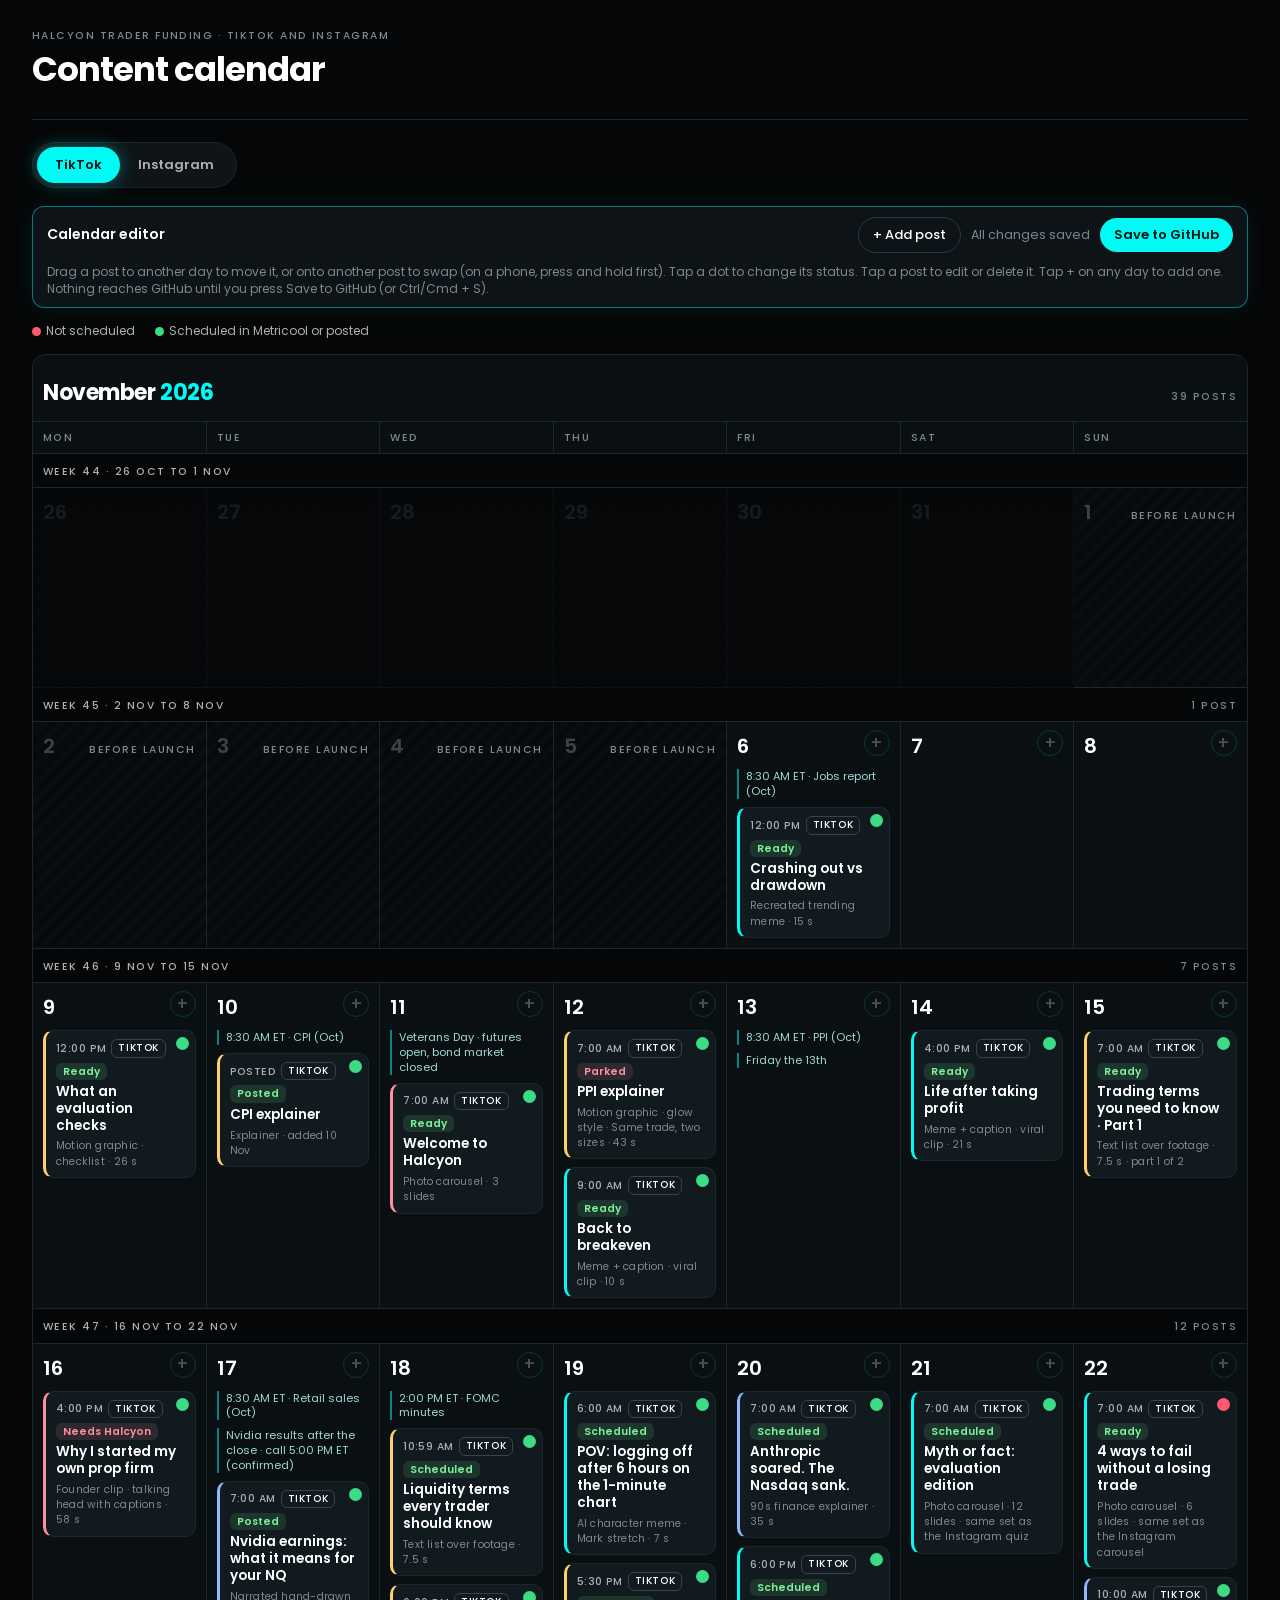
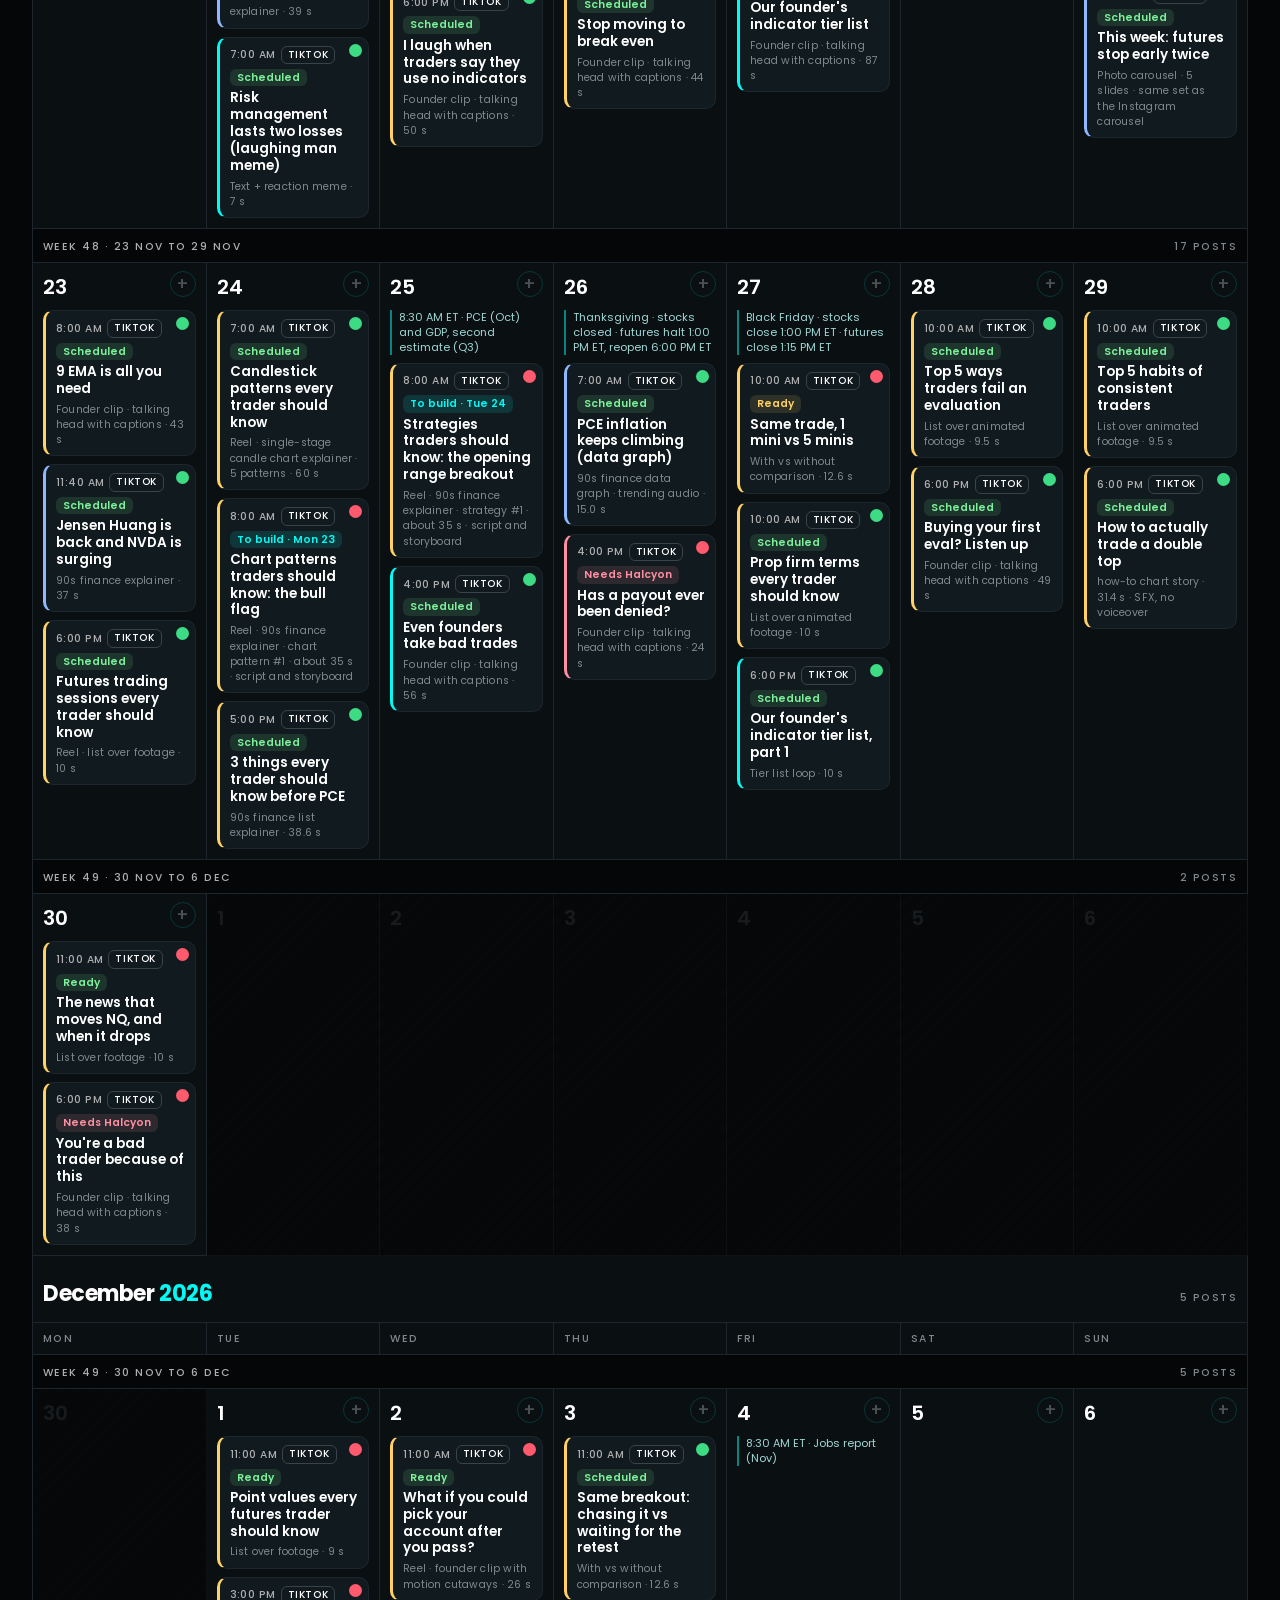
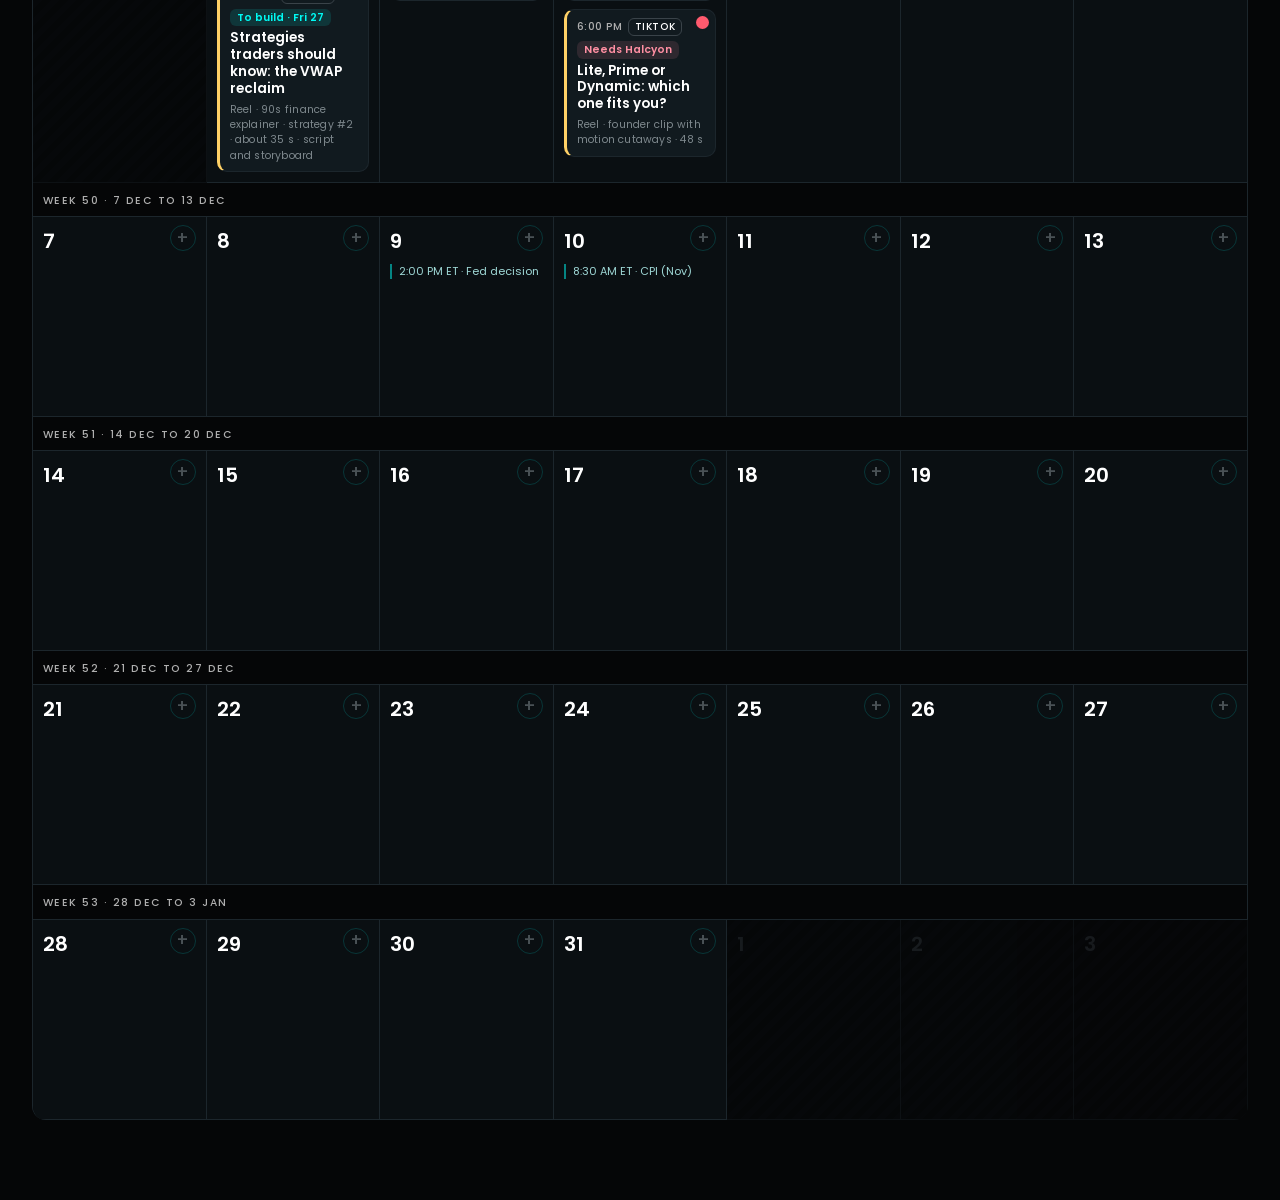
==== commit a6b7aa3b: "Weekend moved to Metricool heat map slots (10 AM, 2 PM, 6 PM ET) Co-Authored-By: Claude Opus 5.5 <no" ====
--- a/index.html
+++ b/index.html
@@ -118,7 +118,7 @@
 </div>
 <div class="ov" id="ov"></div><aside class="dr" id="dr"></aside><div class="toast" id="toast"></div>
 <script>
-const D = {"posts":[{"id":"T1","platform":"TikTok","date":"2026-11-06","time":"12:00","timeLabel":"12:00 PM ET","myt":"1:00 AM Sat 7 Nov MYT","day":"Post 1","title":"Crashing out vs drawdown","pillar":"Entertainment","format":"Recreated trending meme · 15 s","src":"In brief","status":"Ready","scls":"ok","ctx":"Jobs report day · 8:30 AM ET","why":"The strongest piece we have and the most relatable jobs-report feeling, so it opens the account. It's already made, and midday ET lands after the 8:30 release, when people are laughing at the morning they just had.","todo":["Already made, copy on screen","It's an AI character, so switch on TikTok's AI-generated label"],"dep":null,"fb":null,"fbcap":null,"caption":"When she's crashing out but you're deep in drawdown on jobs report morning 🫠 #NFP #tradinghumor","videos":[{"src":"media/recreate-remake.mp4","label":""}],"slides":[],"reel":null,"story":null},{"id":"T2","platform":"TikTok","date":"2026-11-09","time":"12:00","timeLabel":"12:00 PM ET","myt":"1:00 AM Tue 10 Nov MYT","day":"Post 2","title":"What an evaluation checks","pillar":"Education","format":"Motion graphic · checklist · 26 s","src":"In brief","status":"Ready","scls":"ok","ctx":"Start of the trading week","why":"Already made and the most saveable piece we have. Monday morning is when traders set up their week, so a clear walk through the four rules lands when people are planning. It also breaks up the memes either side of it.","todo":["Already made, latest cut (26 s) with music","Rules checked against Halcyon's published terms: $3,000 target, $2,000 drawdown, 5 minis or 25 micros, flat by 4:45 PM ET"],"dep":null,"fb":null,"fbcap":null,"caption":"What the $50K Halcyon Dynamic evaluation checks: $3,000 target, $2,000 drawdown, 5 minis or 25 micros, flat by 4:45 PM ET 📌 #propfirm #futurestrading","videos":[{"src":"media/edu1-checklist.mp4","label":""}],"slides":[],"reel":null,"story":null},{"id":"T2b","platform":"TikTok","date":"2026-11-12","time":"09:00","timeLabel":"9:00 AM ET","myt":"10:00 PM Thu 12 Nov MYT","day":"Post 6","title":"Back to breakeven","pillar":"Entertainment","format":"Meme + caption · viral clip · 10 s","src":"Added 9 Nov","status":"Ready","scls":"ok","ctx":"Thursday · two days after CPI","why":"A quick laugh for the end of a heavy inflation stretch. Two days after CPI, anyone still stuck on the wrong side of that move knows exactly how this cat feels. Moved to 9:00 AM ET so the PPI explainer can take the 8:00 PM MYT slot.","todo":["Already made","Upload the original file"],"dep":null,"fb":null,"fbcap":null,"caption":"I don't even want profit anymore 🥲 #tradinghumor #daytrading #futurestrading","videos":[{"src":"media/halcyon-back-to-breakeven-cat.mp4","label":""}],"slides":[],"reel":null,"story":null},{"id":"T1b","platform":"TikTok","date":"2026-11-10","time":"06:30","timeLabel":"Posted","myt":"Evening Tue 10 Nov MYT","day":"Post 3","title":"CPI explainer","pillar":"Education","format":"Explainer · added 10 Nov","src":"Added 10 Nov","status":"Posted","scls":"ok","ctx":"CPI day · ahead of the 8:30 AM ET release","why":"Posted on CPI day ahead of the release, so followers know what the number is and why it moves futures before it lands.","todo":["Posted","Check views and watch time in TikTok analytics tomorrow"],"dep":null,"fb":null,"fbcap":null,"fbimg":null,"caption":"Caption as posted on TikTok","videos":[],"slides":[],"reel":null,"story":null,"extra":null,"pub":"posted"},{"id":"T2c","platform":"TikTok","date":"2026-11-11","time":"07:00","timeLabel":"7:00 AM ET","myt":"8:00 PM Wed 11 Nov MYT","day":"Post 4","title":"Welcome to Halcyon","pillar":"Promo","format":"Photo carousel · 3 slides","src":"Redone 11 Nov","status":"Ready","scls":"ok","ctx":"Introduces the account on TikTok","why":"TikTok never had an intro post, so this photo carousel tells new viewers what Halcyon offers before the memes keep coming. It goes out in the morning, three hours before Life after taking profit.","todo":["Post in TikTok photo mode, slides in order","Disclaimer is on slides 2 and 3","Pin it to the top of the profile"],"dep":null,"fb":null,"fbcap":null,"caption":"Three simulated futures evaluations, Dynamic and Lite pass in 1 day and Prime in 3, which one fits you? 🎯 #propfirm #futurestrading","videos":[],"slides":["wc4_1","wc4_2","wc4_3"],"reel":null,"story":null},{"id":"T3","platform":"TikTok","date":"2026-11-14","time":"16:00","timeLabel":"4:00 PM ET","myt":"5:00 AM Sun 15 Nov MYT","day":"Post 7","title":"Life after taking profit","pillar":"Entertainment","format":"Meme + caption · viral clip · 21 s","src":"In brief","status":"Ready","scls":"ok","ctx":"Veterans Day · the day after CPI","why":"Already made. Its calm log-off energy is a nice reset the day after CPI.","todo":["Already made","Check the logo and caption box sit inside TikTok's safe zones"],"dep":null,"fb":null,"fbcap":null,"caption":"Life after taking profit on plan and logging off before the close 😌 #tradingpsychology #daytrading","videos":[{"src":"media/meme3-life-after-profit.mp4","label":""}],"slides":[],"reel":null,"story":null},{"date":"2026-11-12","time":"07:00","timeLabel":"7:00 AM ET","myt":"8:00 PM Thu 12 Nov MYT","title":"PPI explainer","pillar":"Education","format":"Motion graphic · glow style · Same trade, two sizes · 43 s","src":"v2 built 12 Nov","status":"Parked","scls":"dep","dep":"Halcyon OKs the example losses ($5,000 and $1,000) and the \"evaluation over\" wording before 7:00 AM ET Thu 12 (8:00 PM MYT)","fb":["PPI explainer v1 · trader and coach Q and A","Already made and QC'd (47 s). Post it in this slot if Halcyon hasn't signed off by 7:00 AM ET (8:00 PM MYT); v2 then runs with the next 8:30 release."],"fbcap":"Why your chart jumps at 8:30 AM ET: October PPI lands Friday 13 Nov 📌 #futurestrading #PPI","slides":[],"videos":[{"src":"media/halcyon-ppi-v2.mp4","label":"v2 · Same trade, two sizes"}],"reel":null,"story":null,"ctx":"The day before October PPI (Fri 13 Nov, 8:30 AM ET) · posts alongside 18th Street's v24","id":"T4b","platform":"TikTok","why":"Two traders take the same ES trade before PPI, 5 minis against 1. An example 20-point drop takes Trader A to -$5,000, past the $2,000 limit, while Trader B is down $1,000 with half the buffer left. It closes on \"The only difference was size.\" and posts the day before the release. First TikTok on Thursday at 8:00 PM MYT, the evening before the release; Back to breakeven follows two hours later.","todo":["Parked 14 Nov: never signed off and the slot has passed. Rebuild in points before it runs with the next PPI: hero \"-20 pts\", \"5 minis: 2.5x the drawdown\" vs \"1 mini: half the drawdown\", EXAMPLE tag at 28 px, new Alexey voiceover without dollar amounts. Same for the covers (ppiCover A, the question-only one, stays)","Already made: final 43 s render, one AI voice (Alexey) narrates throughout, passed the full QA pass","AI voiceover, so switch on TikTok's AI-generated content label","Re-check the $50K evaluation and $2,000 max drawdown on the live site before posting","Set cover A before posting","Pin a comment: \"Why 5 minis? It's the most the $50K Dynamic evaluation allows at once, and 25 micros are only 2.5 minis in size.\""],"caption":"PPI lands tomorrow at 8:30 AM ET, and in this example the same ES trade ends a $50K evaluation at 5 minis while 1 mini keeps half the $2,000 drawdown ⏰ #PPI #propfirm #futurestrading","day":"Post 5","extra":[["Cover A (chosen 12 Nov)","ppiCoverV2a"]]},{"platform":"TikTok","time":"07:00","timeLabel":"7:00 AM ET","pillar":"Education","src":"Added 11 Nov","status":"Ready","scls":"ok","dep":null,"fb":null,"fbcap":null,"slides":[],"reel":null,"story":null,"id":"T8","date":"2026-11-15","myt":"8:00 PM Sun 15 Nov MYT","title":"Trading terms you need to know · Part 1","format":"Text list over footage · 7.5 s · part 1 of 2","ctx":"Saturday · weekend save slot","why":"Glossary lists like this are among the most saved trading posts on TikTok, and Saturday is when people save things to learn before the week opens. Part 1 covers SL to IFVG, and the Halcyon logo sits on the monitor behind the list.","todo":["Silent file: add a trending sound in-app before posting","Already made","Add it to a TikTok playlist called Trading Terms so Part 2 links straight from it","Pin a comment asking which term should get its own explainer"],"caption":"Part 1 of the trading terms that confuse every new trader, SL to IFVG, save it and send it to the friend still asking what a killzone is 📌 #tradingterms #futurestrading #daytrading","videos":[{"src":"media/trading-terms-part-1.mp4","label":"Part 1 · SL to IFVG"}],"day":"Post 8"},{"id":"T31","platform":"TikTok","date":"2026-11-19","time":"06:00","timeLabel":"6:00 AM ET","myt":"7:00 PM Thu 19 Nov MYT","title":"POV: logging off after 6 hours on the 1-minute chart","pillar":"Entertainment","format":"AI character meme · Mark stretch · 7 s","src":"Added 16 Nov","status":"Scheduled","scls":"ok","ctx":"Thursday · moved by Gabriel","why":"Mark gets up from the desk and does the huge stretch from the viral car-ride meme (2.9M likes). Gabriel moved it to Thu 19 at 7:00 PM MYT (18 Nov). Part of the no-logo test: no Halcyon branding on screen or in the caption.","todo":["Rescheduled in Metricool by Gabriel (18 Nov) for 7:00 PM Thu 19 MYT, still a notification post with TikTok's AI-generated label on. Metricool's app pings you then to add a trending sound and post","Made 16 Nov: Genjutsu on a reshoot of the stretch, Mark with the hoodie logo removed, new lived-in bedroom trading room","Mark's sleeves came out short and the hoodie rides up during the stretch. A long-sleeve fix may replace this file before it posts","Silent file: add a trending sound in-app before posting (the original uses Better in Stereo)","AI character, so switch on TikTok's AI-generated label","No-logo test: keep Halcyon out of the caption and the pinned comment, and compare views with similar posts that show the logo"],"dep":null,"fb":null,"fbcap":null,"caption":"Six hours on the 1-minute chart and my back filed a complaint 😮‍💨 #tradinghumor #futurestrading #daytrader","videos":[{"src":"media/mark-logging-off-stretch.mp4","label":""}],"slides":[],"reel":null,"story":null,"day":"Post 14","pub":"posted"},{"platform":"TikTok","time":"10:59","timeLabel":"10:59 AM ET","pillar":"Education","src":"Added 11 Nov","status":"Scheduled","scls":"ok","dep":null,"fb":null,"fbcap":null,"slides":[],"reel":null,"story":null,"id":"T9","date":"2026-11-18","myt":"11:59 PM Wed 18 Nov MYT","title":"Liquidity terms every trader should know","format":"Text list over footage · 7.5 s","ctx":"Wednesday · pushed live on Gabriel's call","why":"A standalone save post. It lists the ICT liquidity terms, VI to PDL, which traders mix up most and search for by name, so the caption leads with those keywords. Gabriel pushed it live on Wed 18, alongside the trading terms Reel on Instagram.","todo":["Gabriel is posting it from the TikTok app on Wed 18 (11:59 PM MYT auto-publish post moved back to a Metricool draft). File: liquidity-terms-sound.mp4 with Gabriel's audio from 3 s in, -14 LUFS","No hashtags: the caption carries the search keywords (trading terms, ICT, liquidity sweep, buyside and sellside liquidity, futures trading)","No-logo week: the Halcyon logo sits on the monitor behind the list. Fine to post, but it isn't a clean test of the no-logo experiment"],"caption":"Liquidity trading terms you need to know: ICT terms from volume imbalance and liquidity sweep to buyside and sellside liquidity, equal highs and previous day low. Save it for your next futures trading session 📌","videos":[{"src":"media/liquidity-terms-sound.mp4","label":"Liquidity terms · VI to PDL · with Gabriel's sound from 3 s"}],"day":"Post 12","pub":"posted"},{"id":"I1","platform":"Instagram","date":"2026-11-06","time":"08:00","timeLabel":"8:00 AM ET","myt":"9:00 PM Fri 6 Nov MYT","day":"Launch","title":"Welcome to Halcyon (old version)","pillar":"Launch","format":"Welcome · carousel · 5 slides","src":"IG drafts","status":"Ready","scls":"ok","ctx":"First post on the new account","why":"A new account's first post should tell people who it is before the jokes start. It goes up first and stays pinned, so anyone landing on the profile later still sees it at the top.","todo":["Replaced by the new 3-slide Welcome post on Wed 11 Nov","Archive this post and unpin it once the new one is live"],"dep":null,"fb":null,"fbcap":null,"fbimg":null,"caption":"Welcome to Halcyon 👋\n\nThree simulated evaluations for futures traders, so you can pick the one that fits how you trade.\n\nDynamic lets you choose a 50K to 150K reward account after you pass. Lite is the fastest path, in 25K, 50K or 150K. Prime is our most popular, with an end of day drawdown.\n\n👉 Not sure which one fits? Ask us in Discord: link in bio\n\nHalcyon offers simulated educational accounts. Results not guaranteed. T&C apply.\n\n#futurestrading #propfirm #daytrading","videos":[],"slides":[],"reel":null,"story":null,"extra":[["Highlight covers for the profile","hlSheet"]]},{"id":"I2","platform":"Instagram","date":"2026-11-07","time":"10:00","timeLabel":"10:00 AM ET","myt":"11:00 PM Sat 7 Nov MYT","day":"Post 1","title":"How many points is your drawdown?","pillar":"Education","format":"Explainer · carousel · 6 slides","src":"IG drafts","status":"Ready","scls":"ok","ctx":"Weekend · people plan their week","why":"The most saveable slot of the week. It turns the $2,000 drawdown into 40 ES points or 400 MES points, and it's the second pinned post.","todo":["Already made","Story goes up an hour after the post, with the link sticker on the post card"],"dep":null,"fb":null,"fbcap":null,"fbimg":null,"caption":"How many points is your drawdown? 📏\nOn one ES, $2,000 is 40 points. On one MES it's 400.\nWednesday the S&P moved 119.7 points, so the contract you pick decides whether that's a normal day or the end of the account.\nSave this before you size your next trade.\n\n👉 Questions on sizing? Ask in our Discord: link in bio\n\nHalcyon offers simulated educational accounts. Results not guaranteed. T&C apply.\n#futurestrading #ES #riskmanagement #propfirm","videos":[],"slides":["etA_1","etA_2","etA_3","etA_4","etA_5","etA_6"],"reel":null,"story":["40 pts big number","bnC","11:00 AM ET, an hour after the post. Link sticker on the post card."],"extra":[]},{"id":"I3","platform":"Instagram","date":"2026-11-08","time":"10:00","timeLabel":"10:00 AM ET","myt":"11:00 PM Sun 8 Nov MYT","day":"Post 2","title":"This week: inflation week","pillar":"News","format":"This week · carousel · 5 slides","src":"IG drafts","status":"Ready","scls":"ok","ctx":"Sunday · week ahead","why":"Sunday is when traders map out the week, and this one has CPI on Tuesday and PPI on Friday with a bond holiday between. It starts the weekly Sunday habit that the news pillar is built on.","todo":["Saturday: re-check release times and the Monday earnings"],"dep":null,"fb":null,"fbcap":null,"fbimg":null,"caption":"Inflation week is here 🗓️\nCPI lands Tuesday at 8:30 AM ET and PPI follows on Friday, with a bond holiday in between.\nPlan your trade before 8:30, or give yourself permission to sit it out.\nSave this so Tuesday doesn't sneak up on you.\n\n👉 Plan the week with us in our Discord: link in bio\n\nHalcyon offers simulated educational accounts. Results not guaranteed. T&C apply.\n#futurestrading #CPI #economiccalendar #daytrading","videos":[],"slides":["wkA_1","wkA_2","wkA_3","wkA_4","wkA_5"],"reel":null,"story":["CPI countdown","stBp","11:00 AM ET. Countdown sticker to CPI, Tue 8:30 AM ET, plus a link sticker to the post."],"extra":[]},{"id":"I4b","platform":"Instagram","date":"2026-11-10","time":"06:30","timeLabel":"Posted","myt":"Evening Tue 10 Nov MYT","day":"Feed","title":"CPI explainer","pillar":"Education","format":"Explainer · added 10 Nov","src":"Added 10 Nov","status":"Posted","scls":"ok","ctx":"CPI day · ahead of the 8:30 AM ET release","why":"Posted on CPI day ahead of the release, so followers know what the number is and why it moves futures before it lands.","todo":["Posted","Check reach and saves in Insights tomorrow"],"dep":null,"fb":null,"fbcap":null,"fbimg":null,"caption":"Caption as posted on Instagram","videos":[],"slides":[],"reel":null,"story":null,"extra":null,"pub":"posted"},{"id":"I4","platform":"Instagram","date":"2026-11-10","time":"12:00","timeLabel":"12:00 PM ET","myt":"1:00 AM Wed 11 Nov MYT","day":"Post 3","title":"CPI day: every market's mood","pillar":"News","format":"Market mood · single","src":"IG template","status":"Ready","scls":"ok","ctx":"CPI day · 8:30 AM ET","why":"Same-day news told the playful way: each market gets a mood for CPI morning, with its real move. It's the first time the account reports news live, so people learn to check it on release days.","todo":["Built on the day from the Market mood template with moves near the 9:30 AM ET open","Moves in points or percent only","Scheduled for 12:00 PM ET"],"dep":null,"fb":null,"fbcap":null,"fbimg":null,"caption":"CPI day, every market's mood 🫠\nCPI came in hot at 8:30 AM ET, up 0.4% on the month against 0.3% expected.\nThe Dow held up best, and the Nasdaq had the roughest morning, down about 1%.\nWhich one matched yours?\n\n👉 Share your CPI day in our Discord: link in bio\n\n#CPI #futurestrading #tradinghumor #daytrading","videos":[],"slides":["mdCPI"],"reel":null,"story":["CPI hot or cool poll","stCp","8:00 AM ET, before the release. Poll sticker: Hot / Cool."],"extra":[]},{"id":"I5a","platform":"Instagram","date":"2026-11-11","time":"08:00","timeLabel":"8:00 AM ET","myt":"9:00 PM Wed 11 Nov MYT","day":"Launch","title":"Welcome to Halcyon (pinned)","pillar":"Launch","format":"Welcome · carousel · 3 slides","src":"Redone 11 Nov","status":"Ready","scls":"ok","ctx":"Replaces the original welcome post","why":"The new 3-slide welcome introduces all three evaluations, Dynamic, Lite and Prime, so anyone landing on the profile sees what Halcyon offers first. It goes up early, ahead of the first accounts clip that evening, and gets pinned to the top.","todo":["Post, then pin it to the top of the grid","Archive the old 6 Nov welcome post and unpin it","Re-pin the drawdown explainer next to it"],"dep":null,"fb":null,"fbcap":null,"fbimg":null,"caption":"Welcome to Halcyon 👋\n\nThree simulated evaluations for futures traders, so you can pick the one that fits how you trade.\n\nDynamic lets you choose a 50K to 150K reward account after you pass. Lite is the fastest path, in 25K, 50K or 150K. Prime is our most popular, with an end of day drawdown.\n\n👉 Not sure which one fits? Ask us in Discord: link in bio\n\nHalcyon offers simulated educational accounts. Results not guaranteed. T&C apply.\n\n#futurestrading #propfirm #daytrading","videos":[],"slides":["wc4_1","wc4_2","wc4_3"],"reel":null,"story":null,"extra":[["Highlight covers for the profile","hlSheet"]]},{"id":"I6","platform":"Instagram","date":"2026-11-21","time":"07:00","timeLabel":"7:00 AM ET","myt":"8:00 PM Sat 21 Nov MYT","day":"Post 4","title":"Myth or fact: evaluation edition","pillar":"Entertainment","format":"Play-along quiz · carousel · 12 slides · kit v2","src":"IG drafts","status":"Scheduled","scls":"ok","ctx":"Saturday","why":"A play-along quiz that asks for scores in the comments, the easiest way to get a new account talking. Rebuilt 20 Nov in kit v2: each claim gets a question slide, then the answer and the rule on the next, so people can actually play along and keep score.","todo":["Moved 20 Nov to 8:00 PM Sat 21 MYT (7:00 AM ET) in Metricool to free Friday 8 PM for the Anthropic IPO reel, auto-publish"],"dep":null,"fb":null,"fbcap":null,"fbimg":null,"caption":"Myth or fact: the $50K evaluation edition 🤔\n\n- Five claims about the evaluation, from the 1 trading day minimum to micros vs minis\n- Each claim gets its own slide, and the answer with the rule comes on the next swipe\n- The answer key is on the last slide\n\nMake your call before you swipe, and be honest with yourself.\n\nWhat did you score out of 5?\n\n👉 Check every rule with us in our Discord: link in bio\n\nHalcyon offers simulated educational accounts. Results not guaranteed. T&C apply.","videos":[],"slides":["mfA_1","mfA_2","mfA_3","mfA_4","mfA_5","mfA_6","mfA_7","mfA_8","mfA_9","mfA_10","mfA_11","mfA_12"],"reel":null,"story":["Ask us anything + 4:45 PM big number","stEp","12:00 PM ET: question sticker about the evaluation. Then the 4:45 PM big number card, linked to the post. Answer the best questions in Friday's Stories, checked against the rules."],"extra":[["Second Story frame","bnB"]],"pub":"scheduled"},{"date":"2026-11-12","time":"07:00","timeLabel":"7:00 AM ET","myt":"8:00 PM Thu 12 Nov MYT","title":"PPI explainer","pillar":"Education","format":"Motion graphic · glow style · Same trade, two sizes · 43 s","src":"v2 built 12 Nov","status":"Parked","scls":"dep","dep":"Halcyon OKs the example losses ($5,000 and $1,000) and the \"evaluation over\" wording before 7:00 AM ET Thu 12 (8:00 PM MYT)","fb":["PPI explainer v1 · trader and coach Q and A","Already made and QC'd (47 s). Post it with its own caption if Halcyon hasn't signed off by 7:00 AM ET (8:00 PM MYT)."],"fbcap":"⏰ Why your chart goes wild at 8:30 AM ET\n\n- October PPI lands Friday 13 Nov at 8:30 AM ET\n- PPI tracks what businesses get paid before goods reach the shelves\n- Price tends to react to the gap between the forecast and the actual number, in either direction\n\nBig news, small size.\n\nEver been stopped out right at 8:30?\n\n👉 Ask in our Discord: link in bio\n\nVoiceover generated with AI. Halcyon offers simulated educational accounts. Results not guaranteed. T&C apply.","slides":[],"videos":[{"src":"media/halcyon-ppi-v2.mp4","label":"v2 · Same trade, two sizes"}],"reel":null,"story":null,"ctx":"The day before October PPI (Fri 13 Nov, 8:30 AM ET) · posts alongside 18th Street's v24","id":"I7a","platform":"Instagram","why":"Cross-posted as a Reel at the same time as the TikTok, the day before the release. Friday's group chat recap then fills in the actual PPI numbers.","todo":["Parked 14 Nov: never signed off and the slot has passed. Rebuild in points before it runs with the next PPI: hero \"-20 pts\", \"5 minis: 2.5x the drawdown\" vs \"1 mini: half the drawdown\", EXAMPLE tag at 28 px, new Alexey voiceover without dollar amounts. Same for the covers (ppiCover A, the question-only one, stays)","Scheduled in Metricool for 8:00 PM MYT (7:00 AM ET) as a Reel with cover A and the AI label on. If Halcyon hasn't signed off by then, delete it in Metricool and post v1 instead","Same video as the TikTok, upload the original file so there is no TikTok watermark","Re-check the $50K evaluation and $2,000 max drawdown on the live site before posting","Pin a comment: \"Why 5 minis? It's the most the $50K Dynamic evaluation allows at once, and 25 micros are only 2.5 minis in size.\""],"caption":"⏱️ Would your $50K evaluation survive 8:30 AM ET tomorrow?\n\n- Two traders take the same long ES trade right before PPI\n- Trader A goes in with 5 minis, Trader B with 1\n- In this example ES drops 20 points, and Trader A is down $5,000, past the $2,000 max drawdown\n- Trader B is down $1,000 with half the buffer left\n\nThe only difference was size.\n\nOctober PPI lands tomorrow, Friday 13 Nov, at 8:30 AM ET.\n\nOn news mornings, are you Trader A or Trader B?\n\n👉 Talk sizing with us in our Discord: link in bio\n\nExample only, not a prediction. Voiceover generated with AI. Halcyon offers simulated educational accounts. Results not guaranteed. T&C apply.","day":"Reel","extra":[["Cover A (chosen 12 Nov)","ppiCoverV2a"]],"pub":"scheduled"},{"id":"I9n","platform":"Instagram","date":"2026-11-13","time":"06:00","timeLabel":"6:00 AM","myt":"7:00 PM Fri 13 Nov MYT","day":"Feed","title":"The open gapped 4x your drawdown (Nvidia CEO exit)","pillar":"News","format":"News explainer · carousel · 7 slides · AI images on 1, 2, 6 · rebuilt 13 Nov","src":"Added 13 Nov","status":"Scheduled","scls":"ok","ctx":"The day after Nvidia announced Jensen Huang's resignation · PPI day","why":"Rebuilt on 13 Nov with every number re-sourced. Nvidia announced Huang's resignation on Thu 12 Nov; NVDA fell 8.6% after hours on Wed as exit reports broke and closed down 4.34% on Thu. The Nasdaq 100 opened 420 points below Wednesday's close, about 4 drawdowns on 1 NQ mini in a $50K evaluation, then took back 335 points by the close. Replaces the 5:00 PM MYT version (deleted), whose NQ figure (246 points) couldn't be re-sourced.","todo":["Scheduled in Metricool for 7:00 PM MYT (6:00 AM ET) as a 7-slide carousel, AI label on","Spot-check the Nasdaq 100 open (27,953.91) on Yahoo Finance's ^NDX history","Reply to comments answering the single-stock news question","Check reach, saves and shares in Insights tomorrow"],"dep":null,"fb":null,"fbcap":null,"fbimg":null,"caption":"📉 The Nasdaq 100 opened 420 points lower after Nvidia's CEO resigned\n\n- Nvidia announced on Thursday 12 Nov that Jensen Huang stepped down as CEO, effective immediately, with CFO Colette Kress as interim CEO\n- NVDA fell 8.6% after hours on Wednesday as reports of his exit broke, then closed down 4.34% on Thursday\n- The Nasdaq 100 opened 420 points below Wednesday's close and took back 335 of them by the close\n- On a $50K evaluation, the $2,000 drawdown is 100 NQ points on 1 mini, so that gap was about 4 drawdowns\n\nHalcyon accounts must be flat by 4:45 PM ET, with no overnight holds.\n\nDo you check single-stock news before trading NQ?\n\n👉 Tell us in our Discord: link in bio\n\nHalcyon offers simulated educational accounts. Results not guaranteed. T&C apply.","videos":[],"slides":["nvC_1","nvC_2","nvC_3","nvC_4","nvC_5","nvC_6","nvC_7"],"reel":null,"story":null,"extra":null,"pub":null},{"id":"I8","platform":"Instagram","date":"2026-11-14","time":"10:00","timeLabel":"10:00 AM ET","myt":"11:00 PM Sat 14 Nov MYT","day":"Post 5","title":"The Halcyon trading week","pillar":"Education","format":"Explainer · single · polished 13 Nov","src":"IG drafts","status":"Ready","scls":"ok","ctx":"Weekend · save-for-later slot","why":"A weekend save: when the futures week opens and closes, the daily break, and the 4:45 PM ET flat rule as the one loud number. Redesigned 13 Nov in Poppins after a design review, and scheduled for 10:00 AM ET, Metricool's best Saturday slot for the account.","todo":["14 Nov: the pink rule row is now cyan (one accent). Metricool updated with this file on 14 Nov","Scheduled in Metricool for Sat 14 at 10:00 AM ET (11:00 PM MYT)"],"dep":null,"fb":null,"fbcap":null,"fbimg":null,"caption":"A Halcyon trading week, start to finish ⏰\n\n- The futures week opens Sunday at 6:00 PM ET\n- There's a daily break from 5:00 to 6:00 PM ET\n- The week closes Friday at 5:00 PM ET\n\nHalcyon accounts need to be flat by 4:45 PM ET, 15 minutes before the daily break.\n\nWhich time catches you out the most?\n\n👉 More rules, explained simply, in our Discord: link in bio\n\nHalcyon offers simulated educational accounts. Results not guaranteed. T&C apply.","videos":[],"slides":["khA2"],"reel":null,"story":null,"extra":[],"pub":"scheduled"},{"id":"I9","platform":"Instagram","date":"2026-11-15","time":"10:00","timeLabel":"10:00 AM ET","myt":"11:00 PM Sun 15 Nov MYT","day":"Post 7","title":"This week: Nvidia reports Tuesday night","pillar":"News","format":"This week · carousel · 5 slides","src":"IG drafts","status":"Ready","scls":"ok","ctx":"Sunday · week ahead","why":"The weekly Sunday habit, week two. Tuesday has retail sales at 8:30 AM ET and Nvidia's results after the close (confirmed by Nvidia), then the Fed minutes on Wednesday at 2:00 PM ET.","todo":["14 Nov: pink rule cards on slides 3 and 5 are now cyan. Metricool updated with this file on 14 Nov","Scheduled in Metricool for Sun 15 at 10:00 AM ET (11:00 PM MYT)","Built and design-reviewed 13 Nov; dates checked against Nvidia IR, the Census retail sales schedule and the Fed's minutes date"],"dep":null,"fb":null,"fbcap":null,"fbimg":null,"caption":"Nvidia reports Tuesday night 📅\n\n- Retail sales land Tuesday at 8:30 AM ET\n- Nvidia's results come after Tuesday's 4:00 PM ET close\n- The Fed minutes follow on Wednesday at 2:00 PM ET\n\nHalcyon accounts must be flat by 4:45 PM ET, so nobody holds through Nvidia's report.\n\nWhich one are you watching this week?\n\n👉 Plan the week with us in our Discord: link in bio\n\nHalcyon offers simulated educational accounts. Results not guaranteed. T&C apply.","videos":[],"slides":["wkC_1","wkC_2","wkC_3","wkC_4","wkC_5"],"reel":null,"story":null,"extra":[],"pub":"scheduled"},{"id":"R1","platform":"Instagram","date":"2026-11-06","time":"18:00","timeLabel":"6:00 PM ET","myt":"7:00 AM Sat 7 Nov MYT","day":"Reel","title":"Crashing out vs drawdown","pillar":"Entertainment","format":"Reel · recreated trending meme · 15 s","src":"TikTok drafts","status":"Ready","scls":"ok","ctx":"Jobs report day · evening scroll","why":"Already made and the strongest relatable piece, posted as a Reel the same day as the TikTok. One feed post and one Reel keeps launch day at two posts.","todo":["Already made, upload the original file so there is no TikTok watermark","It's an AI character, so keep the AI label on"],"dep":null,"fb":null,"fbcap":null,"fbimg":null,"caption":"When she's crashing out but you're deep in drawdown 🫠\nThe jobs report hit at 8:30 AM ET and your account has been red ever since.\nYou're nodding along, but your mind is still on that drawdown floor.\nThe character is AI. The drawdown is painfully real.\n\n👉 Share your jobs day in our Discord: link in bio\n\n#NFP #tradinghumor #daytrading","videos":[{"src":"media/recreate-remake.mp4","label":""}],"slides":[],"reel":null,"story":null,"extra":[]},{"id":"R2","platform":"Instagram","date":"2026-11-07","time":"18:00","timeLabel":"6:00 PM ET","myt":"7:00 AM Sun 8 Nov MYT","day":"Reel","title":"Life after taking profit","pillar":"Entertainment","format":"Reel · viral clip + caption · 21 s","src":"TikTok drafts","status":"Ready","scls":"ok","ctx":"Saturday evening","why":"Already made, so it goes out early. After a morning explainer, a calm log-off meme keeps the day light.","todo":["Already made, upload the original file so there is no TikTok watermark"],"dep":null,"fb":null,"fbcap":null,"fbimg":null,"caption":"Life after taking profit on plan 😌\nYou hit your target, closed the trade and logged off before the close.\nNo revenge trade, no one more look at the chart, just a quiet evening.\nWhen did you last walk away on a green day?\n\n👉 Share your best log-off moment in our Discord: link in bio\n\n#tradingpsychology #daytrading #futurestrading","videos":[{"src":"media/meme3-life-after-profit.mp4","label":""}],"slides":[],"reel":null,"story":null,"extra":[]},{"id":"R3","platform":"Instagram","date":"2026-11-09","time":"18:00","timeLabel":"6:00 PM ET","myt":"7:00 AM Tue 10 Nov MYT","day":"Reel","title":"What an evaluation checks","pillar":"Education","format":"Reel · motion graphic · checklist · 26 s","src":"TikTok drafts","status":"Ready","scls":"ok","ctx":"Start of the trading week","why":"Already made. It goes out the same day as the TikTok, with a meme the evening before and the CPI news after, so no two rules posts sit side by side.","todo":["Already made, latest 26 s cut, upload the original file so there is no TikTok watermark","Rules checked against Halcyon's published terms"],"dep":null,"fb":null,"fbcap":null,"fbimg":null,"caption":"What the $50K Halcyon Dynamic evaluation checks 📌\nProfit target: $3,000.\nMax drawdown: $2,000, trailing or end of day.\nContract limit: 5 minis or 25 micros at any one time.\nSession close: flat by 4:45 PM ET, no overnight holds.\nSave this so day one feels calm.\n\n👉 Questions about the rules? Ask in our Discord: link in bio\n\nHalcyon offers simulated educational accounts. Results not guaranteed. T&C apply.\n#propfirm #futurestrading #daytrading","videos":[{"src":"media/edu1-checklist.mp4","label":""}],"slides":[],"reel":null,"story":null,"extra":[]},{"id":"R1b","platform":"Instagram","date":"2026-11-10","time":"03:00","timeLabel":"Posted","myt":"Afternoon Tue 10 Nov MYT","day":"Trial Reel","title":"Crashing out vs drawdown · Trial Reel","pillar":"Entertainment","format":"Trial Reel · recreated trending meme · 15 s","src":"Posted 10 Nov","status":"Posted","scls":"ok","ctx":"Trial Reels test · shown to non-followers first","why":"Posted as a Trial Reel so the clip reaches people who don't follow the account yet. The text was removed from the original so new hooks could be tested in the edit app.","todo":["Posted with the hook \"When she's crashing out but you're at your stop loss\"","Check reach to non-followers in Insights after 24 hours","AI character, so keep the AI label on"],"dep":null,"fb":null,"fbcap":null,"fbimg":null,"caption":"When she asks if you're listening but you still have a trade open","videos":[{"src":"media/crashing-out-no-captions.mp4","label":""}],"slides":[],"reel":null,"story":null,"extra":[],"pub":"posted"},{"id":"R2b","platform":"Instagram","date":"2026-11-14","time":"18:00","timeLabel":"6:00 PM ET","myt":"7:00 AM Sun 15 Nov MYT","day":"Reel","title":"Back to breakeven","pillar":"Entertainment","format":"Reel · viral clip + caption · 10 s","src":"Added 9 Nov","status":"Ready","scls":"ok","ctx":"Sunday · evening scroll","why":"The same meme as Thursday's TikTok, posted as the Sunday evening Reel. It moved off Thursday to make room for the PPI explainer, and sits two days after the Friday the 13th cat Reel so the two cat jokes don't run back to back.","todo":["Scheduled in Metricool for Sun 15 at 6:00 PM ET (7:00 AM Mon MYT) as a Reel"],"dep":null,"fb":null,"fbcap":null,"fbimg":null,"caption":"I don't even want profit anymore, just get me back to breakeven 🥲","videos":[{"src":"media/halcyon-back-to-breakeven-cat.mp4","label":""}],"slides":[],"reel":null,"story":null,"extra":[],"pub":"scheduled"},{"id":"R4","platform":"Instagram","date":"2026-11-22","time":"18:00","timeLabel":"6:00 PM ET","myt":"7:00 AM Mon 23 Nov MYT","day":"Reel","title":"Friday the 13th chart meme","pillar":"Entertainment","format":"Trial Reel · faceless chart meme · 7 s","src":"TikTok drafts","status":"Posted","scls":"ok","ctx":"Friday the 13th","why":"A free, timely Reel that only works today. Two Nvidia carousels already went out on Friday, so this goes as a Trial Reel to keep the feed at two posts.","todo":["Posted 13 Nov. The file here was updated 14 Nov (hook readable at frame 0) for any repost","Built 13 Nov in the glow style, scheduled in Metricool","Posted as a Trial Reel because two feed posts already went out today"],"dep":null,"fb":null,"fbcap":null,"fbimg":null,"caption":"Friday the 13th and a black cat just walked across the candles 🍀\n\nWhat's your trading superstition?","videos":[{"src":"media/friday13-chart-meme.mp4","label":""}],"slides":[],"reel":null,"story":null,"extra":[],"pub":"scheduled"},{"id":"R5","platform":"Instagram","date":"2026-11-19","time":"18:00","timeLabel":"6:00 PM ET","myt":"7:00 AM Fri 20 Nov MYT","day":"Reel","title":"Halcyon Dynamic · Option D","pillar":"Promo","format":"Reel · motion promo · 25 s","src":"TikTok drafts","status":"Needs Halcyon","scls":"dep","ctx":"Promo day · same day as the TikTok","why":"Moved from Mon 16 with the TikTok, so the offer reads the same on both apps on the same day. It's the week's only promo; the four cards carousel waits until Tue 24 so promos stay apart.","todo":["14 Nov: \"Passed your eval? Cool, my guy.\" now readable from frame 0","Already made, latest 25 s cut with music"],"dep":"Halcyon confirms \"no daily loss limit\" and the rest of the wording, plus compliance review, by Tue 17","fb":["What an evaluation checks · Four numbers","The faster cut of the evaluation explainer. Already made, nothing to approve. Friday's points carousel also covers the feed if this slips."],"fbcap":null,"fbimg":null,"caption":"Halcyon Dynamic $50K in 25 seconds 🎯\n$3,000 profit target.\n$2,000 max drawdown.\n1 trading day minimum.\nNo daily loss limit.\nPass first, then pick the reward account that fits how you trade.\n\n👉 Questions first? Our Discord is open: link in bio\n\nHalcyon offers simulated educational accounts. Results not guaranteed. T&C apply.","videos":[{"src":"media/promo-dynamic-v2D_voice.mp4","label":""}],"slides":[],"reel":null,"story":null,"extra":[]},{"id":"R8","platform":"Instagram","date":"2026-11-11","time":"18:00","timeLabel":"6:00 PM ET","myt":"7:00 AM Thu 12 Nov MYT","day":"Reel","title":"Worried about payouts before you pass?","pillar":"Education","format":"Reel · founder clip with motion cutaways · 54 s","src":"Founder clip · cut from Steve's \"How Halcyon accounts work\" video","status":"Ready","scls":"ok","ctx":"The evening of the pinned Welcome post","why":"Accounts clip 1 of 3 and the broadest hook of the set. It is the second post today and follows the Welcome carousel that introduces the three evaluations by going deeper on Lite.","todo":["Already made, final v3 render","No prices on screen or in the speech","Confirm with Halcyon that Lite is still sold (our site notes only found it in the help centre)"],"dep":null,"fb":null,"fbcap":null,"fbimg":null,"caption":"Worried about payouts before you've passed? 👀\n\n- Steve breaks down why passing the evaluation comes first\n- Halcyon Lite comes in two models: with an activation fee and without one\n- With the activation fee there's no daily loss limit, no consistency rule and no minimum hold time\n- You only pay the activation fee once you pass\n\nPass first, and the payout conversation gets a lot more fun.\n\nWhich part of the evaluation trips you up the most?\n\n👉 Ask us about Lite in our Discord: link in bio\n\nHalcyon offers simulated educational accounts. Results not guaranteed. T&C apply.","videos":[{"src":"media/accounts-1-passing-first.mp4","label":""}],"slides":[],"reel":null,"story":null,"extra":[]},{"id":"R9","platform":"Instagram","date":"2026-12-03","time":"18:00","timeLabel":"6:00 PM ET","myt":"7:00 AM Fri 4 Dec MYT","day":"Reel","title":"Lite, Prime or Dynamic: which one fits you?","pillar":"Education","format":"Reel · founder clip with motion cutaways · 48 s","src":"Founder clip · cut from Steve's \"How Halcyon accounts work\" video","status":"Needs Halcyon","scls":"dep","ctx":"Parked until Halcyon signs off (moved off Fri 27 Nov)","why":"Founder clips were our strongest format last week: the tier list did 2,011 Instagram views and 319 on TikTok, and the no-indicators clip 1,125 and 194. Opinions and rankings beat soft stories. Black Friday is when people compare offers, and this one walks through Lite, Prime and Dynamic with no discount or countdown.","todo":["Already made, final v3 render","Steve says prices out loud ($46, about $45 plus about $90, $130 all in) and they are in the captions","Founder clip 1 lost 82% of viewers in 3 seconds: check that this cut opens on Steve's strongest line with the question card at frame 0"],"dep":"Halcyon confirms the spoken prices and that Lite and Prime are still sold, by Tue 24","fb":["Pick after you pass (founder clip, ready), then the prop firm terms list","Use Pick after you pass for the first founder clip Halcyon hasn't cleared, so the slot stays a founder clip. After that, the spare prop firm terms list (built Wed 25) covers it. Move the uncleared clip to next week."],"fbcap":null,"fbimg":null,"caption":"Lite, Prime or Dynamic: which one fits you?\n\n- Prime has an end of day drawdown, no daily loss limit and no minimum hold time, and you pay after you pass\n- Dynamic suits more seasoned traders who want to choose their reward account\n- Lite and Prime are the ones Steve points newer traders to\n- He walks through what you pay up front and what you pay once you pass\n\nThe right account is the one that matches how you trade today.\n\nWhich one sounds most like you?\n\nAsk us which account fits you in our Discord: link in bio\n\nHalcyon offers simulated educational accounts. Results not guaranteed. T&C apply.","videos":[{"src":"media/accounts-3-which-account-fits.mp4","label":""}],"slides":[],"reel":null,"story":null,"extra":[]},{"id":"R10","platform":"Instagram","date":"2026-12-02","time":"11:00","timeLabel":"11:00 AM ET","myt":"12:00 AM Thu 3 Dec MYT","day":"Reel","title":"What if you could pick your account after you pass?","pillar":"Education","format":"Reel · founder clip with motion cutaways · 26 s","src":"Founder clip · cut from Steve's \"How Halcyon accounts work\" video","status":"Ready","scls":"ok","ctx":"Moved off Fri 27 to make room for the prop firm terms list","why":"Moved off Mon 23 (23 Nov) so no day runs two of the same format. It's ready, so it's also the first backup for any founder clip Halcyon doesn't clear this week. If it's used as a backup, take this slot off.","todo":["Moved to Mon 30 at 4:00 PM ET (23 Nov). Pair it with a non-founder reel at 8:00 AM ET that day","Same file on TikTok (T36)","14 Nov: audio normalised to -14 LUFS","\"No daily loss limit\" stays out of the caption until Halcyon signs off (Steve still says it in the clip)"],"dep":null,"fb":null,"fbcap":null,"fbimg":null,"caption":"What if you could pick your account after you pass?\n\n- Pass one 50K Dynamic evaluation\n- Then choose a 50K, 75K, 100K or 150K reward account\n- Consistency rule on or off\n- Trailing or end of day drawdown, your call\n\nOne evaluation, and the account that comes after it is yours to shape.\n\nWhich size would you go for first?\n\nAsk us about Dynamic in our Discord: link in bio\n\nHalcyon offers simulated educational accounts. Results not guaranteed. T&C apply.","videos":[{"src":"media/accounts-2-pick-after-you-pass-recut.mp4","label":""}],"slides":[],"reel":null,"story":null,"extra":[],"pub":"none"},{"dep":null,"fb":null,"fbcap":null,"fbimg":null,"videos":[{"src":"media/drawdown-2000-90s.mp4","label":""}],"slides":[],"reel":null,"story":null,"extra":null,"src":"Rebuilt 21 Nov","scls":"ok","id":"R11","platform":"Instagram","title":"Your $50K evaluation is really a $2,000 account","pillar":"Education","format":"Reel · 90s finance explainer · 32 s","status":"Scheduled","ctx":"Sunday · top slot on the Instagram heat map","why":"Rebuilt 21 Nov in the 90s finance look that beat the glow panel videos: pinned headline bar, LED board, Windows 95 error box, teletext points ruler, drawdown battery, SIZING.TXT, ticker, Mark voice on Eleven v4 and Starlight Trail. Moved to 8 AM ET Sunday, the highest Sunday hour on the Metricool heat map.","todo":["Scheduled in Metricool 21 Nov for 9:00 PM Sun 22 MYT as a Reel with the cover and AI label (AI voice)","QA 21 Nov: frame sheet, transcript matches the script, -13.9 LUFS, peak -1.6 dB, hook readable at frame 0","Background is a dim LED wall in place of footage. New Higgsfield clips are planned (about 65 credits) if we want them for the next 90s piece"],"caption":"Your $50K evaluation is really a $2,000 account 📏\n\n- The $3,000 profit target gets all the attention\n- The $2,000 max drawdown is the number that ends evaluations\n- On one ES, $2,000 is 40 points. On one micro (MES), it's 400\n\nSize every trade from the drawdown first, then plan the target.\n\nHow many losing trades could your drawdown take?\n\n👉 Talk sizing with us in our Discord: link in bio\n\nExample only, using the $50K Dynamic evaluation's figures. Halcyon offers simulated educational accounts. Results not guaranteed. T&C apply.","day":"Reel","date":"2026-11-22","time":"08:00","timeLabel":"8:00 AM ET","myt":"9:00 PM Sun 22 Nov MYT","pub":"scheduled","cover":"media/ig/ddCover.jpg"},{"dep":null,"fb":null,"fbcap":null,"fbimg":null,"videos":[{"src":"media/nvidia-earnings-preview.mp4","label":""}],"slides":[],"reel":null,"story":null,"extra":null,"src":"Planned 13 Nov","scls":"ok","id":"T12","platform":"TikTok","title":"Nvidia earnings: what it means for your NQ","pillar":"News","format":"Narrated hand-drawn explainer · 39 s","status":"Posted","ctx":"Retail sales 8:30 AM ET · Nvidia results about 4:20 PM ET","why":"Rebuilt 16 Nov (v5): hand-drawn one-chart explainer, Eleven v4 Mark voice, Starlight Trail music, 39 s. Nvidia is about 7% of the Nasdaq 100 and options price a big swing either way. Results land around 4:20 PM ET and Halcyon accounts must be flat by 4:45 PM ET, so most of the reaction plays out while traders are flat and the question is Wednesday morning's open. No $2,000 drawdown or 9% figure, so nothing needs Halcyon sign-off. Sources: Nvidia IR 28 Oct (results ~1:20 PM PT, call 5 PM ET), 24/7 Wall St. 10 Nov and iShares IQQ 9 Nov (7% weight), CME (NQ trades until the 5 PM ET break), Halcyon help centre (all positions closed by 4:45 PM ET). Reviewed by a second agent before recording.","todo":["Posted 17 Nov 10:52 AM MYT (TikTok and Instagram) to free the 8 PM slot"],"caption":"Nvidia reports Tuesday around 4:20 PM ET and Halcyon accounts must be flat by 4:45, so how are you planning for Wednesday's open? 📌 #nvidia #futurestrading #propfirm","day":"Post 10","date":"2026-11-17","time":"07:00","timeLabel":"7:00 AM ET","myt":"8:00 PM Tue 17 Nov MYT","pub":"posted"},{"dep":null,"fb":null,"fbcap":null,"fbimg":null,"videos":[{"src":"media/nvidia-earnings-preview.mp4","label":""}],"slides":[],"reel":null,"story":null,"extra":null,"src":"Planned 13 Nov","scls":"ok","id":"R12","platform":"Instagram","title":"Nvidia earnings: what it means for your NQ","pillar":"News","format":"Reel · narrated hand-drawn explainer · 39 s","status":"Scheduled","ctx":"Retail sales 8:30 AM ET · Nvidia results about 4:20 PM ET","why":"Rebuilt 16 Nov (v5): hand-drawn one-chart explainer, Eleven v4 Mark voice, Starlight Trail music, 39 s. Nvidia is about 7% of the Nasdaq 100 and options price a big swing either way. Results land around 4:20 PM ET and Halcyon accounts must be flat by 4:45 PM ET, so most of the reaction plays out while traders are flat and the question is Wednesday morning's open. No $2,000 drawdown or 9% figure, so nothing needs Halcyon sign-off. Sources: Nvidia IR 28 Oct (results ~1:20 PM PT, call 5 PM ET), 24/7 Wall St. 10 Nov and iShares IQQ 9 Nov (7% weight), CME (NQ trades until the 5 PM ET break), Halcyon help centre (all positions closed by 4:45 PM ET). Reviewed by a second agent before recording.","todo":["Scheduled in Metricool (Santi's brand) for 8:00 AM ET (9:00 PM MYT) as a Reel with this file, cover and caption, AI label on"],"caption":"📊 Nvidia reports Tuesday: what it means for your NQ\n\n- Nvidia is about 7% of the Nasdaq 100, so when it moves, NQ feels it\n- Options traders are pricing in a big swing, either way\n- Results land around 4:20 PM ET, and NQ reacts right away\n- Halcyon accounts have to be flat by 4:45 PM ET, so a lot of the move plays out after you're out\n\nAre you trading Wednesday morning's open smaller, or letting it settle first?\n\n👉 Tell us in our Discord: link in bio\n\nVoiceover generated with AI. Halcyon offers simulated educational accounts. Results not guaranteed. T&C apply.","day":"Reel","date":"2026-11-17","time":"08:00","timeLabel":"8:00 AM ET","myt":"9:00 PM Tue 17 Nov MYT","pub":"none","cover":"media/ig/nvEarnCover.jpg"},{"dep":null,"fb":null,"fbcap":null,"fbimg":null,"videos":[],"slides":["tgB_1","tgB_2","tgB_3","tgB_4","tgB_5"],"reel":null,"story":null,"extra":null,"src":"Rebuilt 21 Nov","scls":"ok","id":"I13","platform":"Instagram","title":"This week: futures stop early twice","pillar":"News","format":"This week · carousel · 5 slides · kit v2","status":"Scheduled","ctx":"Sunday · week ahead · Thanksgiving week","why":"The weekly Sunday habit, week three. Thanksgiving week changes the trading hours, which matters for the flat by 4:45 PM ET rule, and GDP and PCE land the day before the holiday.","todo":["Scheduled in Metricool 21 Nov for 11:00 PM Sun 22 MYT as a 5-slide carousel with alt text, auto-publish","Rebuilt 21 Nov in kit v2 (tgB): a Mon to Fri session grid drawn to scale on the cover, one day per slide, the comment question on the end slide","Checked 21 Nov: GDP and PCE Wed 25 at 8:30 AM ET (BEA schedule), ES and NQ halt Thu 26 at 1:00 PM ET and reopen 6:00 PM ET, early close Fri 27 at 1:15 PM ET (CME)","Halcyon's holiday close is still unconfirmed, so the copy says to check it"],"caption":"Thanksgiving week: futures stop early twice 🗓️\n\n- Wed 25 Nov: GDP and PCE at 8:30 AM ET\n- Thu 26 Nov: stocks are closed, and ES and NQ halt at 1:00 PM ET, then reopen at 6:00 PM ET\n- Fri 27 Nov: ES and NQ close early at 1:15 PM ET and reopen Sunday at 6:00 PM ET\n\nEvery account is flat by 4:45 PM ET on a normal day, so check Halcyon's holiday close before Thursday.\n\nTrading the holiday week or taking it off?\n\n👉 Plan the week with us in our Discord: link in bio\n\nHalcyon offers simulated educational accounts. Results not guaranteed. T&C apply.","day":"Post 10","date":"2026-11-22","time":"10:00","timeLabel":"10:00 AM ET","myt":"11:00 PM Sun 22 Nov MYT","pub":"scheduled"},{"dep":null,"fb":null,"fbcap":null,"fbimg":null,"videos":[],"slides":["tgB_1","tgB_2","tgB_3","tgB_4","tgB_5"],"reel":null,"story":null,"extra":null,"src":"Rebuilt 21 Nov","scls":"ok","id":"T35","platform":"TikTok","title":"This week: futures stop early twice","pillar":"News","format":"Photo carousel · 5 slides · same set as the Instagram carousel","status":"Scheduled","ctx":"Sunday · week ahead · Thanksgiving week","why":"The same week preview as the Instagram carousel, at the same time, so both apps get the holiday hours before Monday.","todo":["Scheduled in Metricool 21 Nov for 11:00 PM Sun 22 MYT as a photo carousel, title \"Futures stop early twice this week\", auto-added music, auto-publish"],"caption":"Thanksgiving week futures trading hours: GDP and PCE Wed 8:30 AM ET, ES and NQ halt Thu at 1:00 PM ET, and futures close early Fri at 1:15 PM ET","day":"Photo carousel","date":"2026-11-22","time":"10:00","timeLabel":"10:00 AM ET","myt":"11:00 PM Sun 22 Nov MYT","pub":"scheduled"},{"id":"I14","platform":"Instagram","date":"2026-11-19","time":"11:00","timeLabel":"11:00 AM ET","myt":"12:00 AM Fri 20 Nov MYT","day":"Post","title":"Your $2,000 drawdown in points","pillar":"Education","format":"Explainer · carousel · 5 slides · kit v2","src":"Planned 15 Nov","status":"Ready","scls":"ok","ctx":"Thursday · promo day","why":"The drawdown reframe is the strongest prop firm topic in our research. This is the version people save: every contract's points on one card, with bars drawn to scale. It sits on Thursday so it isn't the day before Saturday's drawdown Reel, it keeps the day covered if the promo isn't signed off, and it's the file we DM when someone comments SIZE on Sat 28.","todo":["Moved from Fri 20 to Thu 19 (15 Nov) so two drawdown posts don't run on consecutive days","Built 15 Nov on kit v2. Contract values: ES $50, NQ $20, MES $5, MNQ $2 a point (CME)","Search words in the caption: drawdown, ES points, NQ points, micros","Alt text: Points in a $2,000 max drawdown: 40 on 1 ES, 100 on 1 NQ, 400 on 1 MES, 1,000 on 1 MNQ"],"dep":null,"fb":null,"fbcap":null,"fbimg":null,"caption":"Your $2,000 drawdown is only 40 ES points 📏\n\n- 1 ES is $50 a point, so $2,000 is 40 points\n- 1 NQ is $20 a point, so it's 100 points\n- On micros it's 400 MES points or 1,000 MNQ points\n- At the 5-mini limit it shrinks to 8 ES points or 20 NQ points\n\nKnow the number for your size before the open.\n\nHow many points is your usual stop?\n\n👉 Save this, and ask us about sizing in our Discord: link in bio\n\nBased on the $50K Halcyon Dynamic evaluation. Halcyon offers simulated educational accounts. Results not guaranteed. T&C apply.","videos":[],"slides":["ptA_1","ptA_2","ptA_3","ptA_4","ptA_5"],"reel":null,"story":null,"extra":[],"pub":"none"},{"id":"T19","platform":"TikTok","date":"2026-11-22","time":"07:00","timeLabel":"7:00 AM ET","myt":"8:00 PM Sun 22 Nov MYT","day":"Post 17","title":"4 ways to fail without a losing trade","pillar":"Entertainment","format":"Photo carousel · 6 slides · same set as the Instagram carousel","src":"Added 15 Nov","status":"Ready","scls":"ok","ctx":"Sunday · the evening before Thanksgiving week opens","why":"TikTok now posts every day, Sundays included. This set is already made and goes out on Instagram the day before, so it fills Sunday with nothing to build, and a laugh with a rule on every slide sits well between Saturday's drawdown explainer and Monday's checklist.","todo":["Post in TikTok photo mode, slides in order, and add a trending sound","Slides are 1080 x 1350, so check the first slide's headline clears TikTok's caption area","The disclaimer is on the last slide"],"dep":null,"fb":null,"fbcap":null,"fbimg":null,"caption":"4 ways to fail a $50K evaluation without a losing trade, from holding past 4:45 PM ET to hedging across accounts 😅 #propfirm #futurestrading","videos":[],"slides":["mmC_1","mmC_2","mmC_3","mmC_4","mmC_5","mmC_6"],"reel":null,"story":null,"extra":null,"pub":"none"},{"id":"T22","platform":"TikTok","date":"2026-11-18","time":"18:00","timeLabel":"6:00 PM ET","myt":"7:00 AM Thu 19 Nov MYT","day":"Post 13","title":"I laugh when traders say they use no indicators","pillar":"Education","format":"Founder clip · talking head with captions · 50 s","src":"Founder edit · Halcyon 06 - I Laugh At No Indicator Traders.mp4 (Drive, Edits folder)","status":"Scheduled","scls":"ok","ctx":"Thursday · promo day","why":"A contrarian opinion with a practical answer inside it (the 9 EMA), the kind of take that gets people arguing in the comments. Moved to Wed 18 (18 Nov) to go out with the Instagram Reel at 7:00 AM Thu MYT, after the liquidity terms list. Part 2 follows on Tue 24.","todo":["Scheduled in Metricool 18 Nov for 7:00 AM Thu 19 MYT, auto-publish (the clip has its own audio)","No hashtags or emojis: the caption carries the search keywords (no indicators, day trading futures, 9 EMA)","Founder edit from the Drive Edits folder"],"dep":null,"fb":null,"fbcap":null,"fbimg":null,"caption":"Trading with no indicators vs one: Founder Steve says skipping indicators is a mistake for day trading futures, and the one he uses is a 9 EMA on charts from 30 minutes down to 1 minute","videos":[{"src":"https://drive.google.com/file/d/1QKFRITHi7tucmkfVWAFkTt8kuql0ZLQN/view","label":"Watch in Drive · Halcyon 06 - I Laugh At No Indicator Traders.mp4","drive":true}],"slides":[],"reel":null,"story":null,"extra":null,"pub":"scheduled"},{"id":"T23","platform":"TikTok","date":"2026-11-23","time":"08:00","timeLabel":"8:00 AM ET","myt":"9:00 PM Mon 23 Nov MYT","day":"Post 19","title":"9 EMA is all you need","pillar":"Education","format":"Founder clip · talking head with captions · 43 s","src":"Founder edit · Halcyon 6.1 - Why the 9 EMA.mp4 (Drive, Edits folder)","status":"Scheduled","scls":"ok","ctx":"Monday · peak slot","why":"Part 2 of the no-indicators clip, which did 1,125 Instagram views last week, so it lands while that one is fresh. Ready now, so Monday needs no build. 8:00 AM ET is the top hour on both apps' Metricool heat maps every day this week (9:00 PM MYT).","todo":["Scheduled in Metricool 23 Nov for 9:00 PM Mon 23 MYT (8:00 AM ET, the top hour on both heat maps), auto-publish, from the Drive edit","Founder edit from the Drive Edits folder","About the first 25 s repeat Part 1, then Steve adds the slope (incline, decline, flat)"],"dep":null,"fb":null,"fbcap":null,"fbimg":null,"caption":"Part 2 of Founder Steve's 9 EMA: how steep the 9 EMA slopes tells you if there's a trend on a futures chart, and a flat line means consolidation","videos":[{"src":"https://drive.google.com/file/d/1_bC9Pr86Yzzd09j1QBw9LnB0UTVzrNtL/view","label":"Watch in Drive · Halcyon 6.1 - Why the 9 EMA.mp4","drive":true}],"slides":[],"reel":null,"story":null,"extra":null,"pub":"scheduled"},{"id":"T24","platform":"TikTok","date":"2026-11-19","time":"17:30","timeLabel":"5:30 PM ET","myt":"6:30 AM Fri 20 Nov MYT","day":"Post 15","title":"Stop moving to break even","pillar":"Education","format":"Founder clip · talking head with captions · 44 s","src":"Founder edit · Halcyon 09 - Never Move To Break Even.mp4 (Drive, Edits folder)","status":"Scheduled","scls":"ok","ctx":"Friday · end of Nvidia week","why":"A risk habit almost every trader has an opinion on, told as Steve's own rule. Goes out with the Instagram Reel at 6:30 AM Fri 20 MYT (scheduled 20 Nov).","todo":["Scheduled in Metricool 20 Nov for 6:30 AM Fri 20 MYT, auto-publish (the clip has its own audio)","No hashtags or emojis: the caption carries the search keywords (stop loss, break even, risk management, day trading futures)","Founder edit from the Drive Edits folder, with chart B-roll"],"dep":null,"fb":null,"fbcap":null,"fbimg":null,"caption":"Should you move your stop loss to break even? Founder Steve explains why he waits until he has scaled out and secured some profit, a risk management rule for day trading futures","videos":[{"src":"https://drive.google.com/file/d/1G7awMmb7vcdij55PZvJN_JnSjZhAMimg/view","label":"Watch in Drive · Halcyon 09 - Never Move To Break Even.mp4","drive":true}],"slides":[],"reel":null,"story":null,"extra":null,"pub":"scheduled"},{"id":"T25","platform":"TikTok","date":"2026-11-20","time":"18:00","timeLabel":"6:00 PM ET","myt":"7:00 AM Sat 21 Nov MYT","day":"Post 16","title":"Our founder's indicator tier list","pillar":"Entertainment","format":"Founder clip · talking head with captions · 87 s","src":"Founder edit · Halcyon 05 - Indicator Tier List.mp4 (Drive, Edits folder)","status":"Scheduled","scls":"ok","ctx":"Sunday evening","why":"Tier lists invite disagreement, and Fibonacci at F is the kind of call people comment on. It follows the no-indicators and break even clips, so it lands with viewers who already know Steve's view. Scheduled 20 Nov for 7:00 AM Sat 21 MYT on both apps, Gabriel's call.","todo":["Scheduled in Metricool 20 Nov for 7:00 AM Sat 21 MYT, auto-publish, from the Drive edit","No emojis or hashtags; the caption carries the search keywords, same as the other founder clips","87 s is the longest of the set and twice our usual length. Ask the editor for a 45 to 60 s cut if there's time","The S to F badges use green, yellow, orange and red, outside the one-accent palette. Fine for a tier list, but note it for the next edit"],"dep":null,"fb":null,"fbcap":null,"fbimg":null,"caption":"Indicator tier list for day trading futures: Founder Steve ranks EMAs and support and resistance at S tier, MACD and volume profile in A, fair value gaps in B, order flow in D and Fibonacci at F","videos":[{"src":"https://drive.google.com/file/d/1_I5O1E38jijgO-bSm1z7SRdc8OgcRjeM/view","label":"Watch in Drive · Halcyon 05 - Indicator Tier List.mp4","drive":true}],"slides":[],"reel":null,"story":null,"extra":null,"pub":"scheduled"},{"id":"T26","platform":"TikTok","date":"2026-11-16","time":"16:00","timeLabel":"4:00 PM ET","myt":"5:00 AM Tue 17 Nov MYT","day":"Post 9","title":"Why I started my own prop firm","pillar":"Promo","format":"Founder clip · talking head with captions · 58 s","src":"Founder edit · Halcyon 11 - Why I started Halcyon, no-logo version uploaded 16 Nov","status":"Needs Halcyon","scls":"dep","ctx":"Monday · start of Nvidia week","why":"The brand story in Steve's words, and the clip that explains why Halcyon exists. Moved to Mon 16 (16 Nov) so the set opens on who Steve is.","todo":["Scheduled in Metricool 16 Nov (the shared halcyontraders brand with TikTok @halcyon.traders): 5:00 AM Tue 17 MYT, cover fc_why, \"Your brand\" disclosure on. Pin the comment by hand after it posts","No-logo test (16 Nov): this week's Reels and TikToks go out without the Halcyon logo, to see whether reach improves against last week's logo posts","Founder edit from the Drive Edits folder","No hashtags on this one (16 Nov). The search keywords sit in the caption, on the cover and in what Steve says: prop firm, futures prop firm, prop firm founder, Halcyon Trader Funding","Cover: upload fc_why.jpg as the cover (Edit cover > Add from photos). If the app won't take an image, pick a frame where the question card is readable","Pin a comment with the search phrase: \"Founder Steve on why he started a futures prop firm. What should a prop firm do for traders after they pass?\"","Steve's \"path to live\" and \"allocation\" lines still need Halcyon's OK before 4:00 PM ET"],"dep":"Halcyon confirms Steve's lines about a path to live trading and allocation (\"take you live and give you allocation\", \"go live sooner than later\") are accurate for current accounts, by Mon 16 before 4:00 PM ET (5:00 AM Tue MYT), when the TikTok goes out","fb":["Post the no-indicators clip instead","If Halcyon hasn't answered by 4:00 PM ET, post \"I laugh when traders say they use no indicators\" in this slot and move this clip to Wed 18."],"fbcap":null,"fbimg":null,"caption":"Why I started my own futures prop firm: Founder Steve traded with prop firms for 8 to 9 years before building Halcyon Trader Funding, and this is the gap he kept running into as a consistent trader 🛤️","videos":[{"src":"media/founder-11-why-i-started-nologo.mp4","label":"No-logo cut from Gabriel (16 Nov), H.264 1080 x 1920, -14 LUFS"}],"slides":[],"reel":null,"story":null,"extra":[["Cover · type only: Founder Steve, Why I started my own prop firm","fc_why"]],"pub":"scheduled"},{"id":"T27","platform":"TikTok","date":"2026-11-28","time":"16:00","timeLabel":"4:00 PM ET","myt":"5:00 AM Sun 29 Nov MYT","day":"Post 22","title":"Buying your first eval? Listen up","pillar":"Education","format":"Founder clip · talking head with captions · 49 s","src":"Founder edit · Halcyon 10 - First Eval Controversial.mp4 (Drive, Edits folder)","status":"Scheduled","scls":"ok","ctx":"Saturday · second slot (TikTok already scheduled, Instagram waiting for Gabriel)","why":"Founder clips were our strongest format last week: the tier list did 2,011 Instagram views and 319 on TikTok, and the no-indicators clip 1,125 and 194. Opinions and rankings beat soft stories. One founder clip a day in the 4:00 PM ET slot, on both apps at once.","todo":["Gabriel's own edit (25 Nov): logo and on-screen disclaimer removed, 48.7 s. Swapped to Sat 28 with the worst trade clip","Scheduled in Metricool 25 Nov for 5:00 AM Sun 29 MYT on both apps","When posting promo-ish founder clips on TikTok: Content disclosure, Your brand; don't boost"],"dep":null,"fb":null,"fbcap":null,"fbimg":null,"caption":"Founder Steve's advice for your first evaluation: the activation fee model and a trailing drawdown, so you learn to take profit","videos":[{"src":"media/founder-10-first-eval.mp4","label":""}],"slides":[],"reel":null,"story":null,"extra":null,"pub":"scheduled"},{"id":"T28","platform":"TikTok","date":"2026-11-26","time":"16:00","timeLabel":"4:00 PM ET","myt":"5:00 AM Fri 27 Nov MYT","day":"Post 23","title":"Has a payout ever been denied?","pillar":"Promo","format":"Founder clip · talking head with captions · 24 s","src":"Founder edit · Halcyon 08 - Never denied a payout.mp4 (Drive, Edits folder)","status":"Needs Halcyon","scls":"dep","ctx":"Thursday · second slot","why":"Founder clips were our strongest format last week: the tier list did 2,011 Instagram views and 319 on TikTok, and the no-indicators clip 1,125 and 194. Opinions and rankings beat soft stories. One founder clip a day in the 4:00 PM ET slot, on both apps at once.","todo":["Founder edit from the Drive Edits folder","\"Never denied a single payout\" is an absolute claim. It needs written sign-off before it goes out. The caption only describes the automatic and manual review process"],"dep":"Halcyon (and counsel) approve Steve's line \"we've never denied a single payout\", which opens and closes the clip, by Wed 25","fb":["Pick after you pass (founder clip, ready), then the prop firm terms list","Use Pick after you pass for the first founder clip Halcyon hasn't cleared, so the slot stays a founder clip. After that, the spare prop firm terms list (built Wed 25) covers it. Move the uncleared clip to next week."],"fbcap":null,"fbimg":null,"caption":"Has Halcyon ever denied a payout? Founder Steve explains automatic rewards and when a manual review happens","videos":[{"src":"https://drive.google.com/file/d/1SA3EZAtLi9SohDkMTn9hvlX9jv9xJ__O/view","label":"Watch in Drive · Halcyon 08 - Never denied a payout.mp4","drive":true}],"slides":[],"reel":null,"story":null,"extra":null,"pub":"none"},{"id":"T29","platform":"TikTok","date":"2026-11-25","time":"16:00","timeLabel":"4:00 PM ET","myt":"5:00 AM Thu 26 Nov MYT","day":"Post 25","title":"Even founders take bad trades","pillar":"Entertainment","format":"Founder clip · talking head with captions · 56 s","src":"Founder edit · Halcyon 01 - Worst Trade Ever.mp4 (Drive, Edits folder)","status":"Scheduled","scls":"ok","ctx":"Wednesday · second slot","why":"Founder clips were our strongest format last week: the tier list did 2,011 Instagram views and 319 on TikTok, and the no-indicators clip 1,125 and 194. Opinions and rankings beat soft stories. One founder clip a day in the 4:00 PM ET slot, on both apps at once.","todo":["Gabriel's own edit (25 Nov): logo and on-screen disclaimer removed, 56 s. Moved up to Wed 25 in place of the first eval clip, his call","Scheduled in Metricool 25 Nov for 5:00 AM Thu 26 MYT on both apps","Still says \"$180,000\" (a loss Steve took, not an earnings claim). Gabriel chose to post it"],"dep":null,"fb":null,"fbcap":null,"fbimg":null,"caption":"Founder Steve's worst trade: trapped short on a penny stock after hours with no way to get out","videos":[{"src":"media/founder-01-worst-trade.mp4","label":""}],"slides":[],"reel":null,"story":null,"extra":null,"pub":"scheduled"},{"id":"T30","platform":"TikTok","date":"2026-11-30","time":"18:00","timeLabel":"6:00 PM ET","myt":"7:00 AM Tue 1 Dec MYT","day":"Post 27","title":"You're a bad trader because of this","pillar":"Education","format":"Founder clip · talking head with captions · 38 s","src":"Founder edit · Halcyon 12 - Greed Kills Traders.mp4 (Drive, Edits folder)","status":"Needs Halcyon","scls":"dep","ctx":"Monday · moved off Sunday (Gabriel, 27 Nov). Still needs Halcyon","why":"Founder clips were our strongest format last week: the tier list did 2,011 Instagram views and 319 on TikTok, and the no-indicators clip 1,125 and 194. Opinions and rankings beat soft stories. One founder clip a day in the 4:00 PM ET slot, on both apps at once.","todo":["Founder edit from the Drive Edits folder","The clip frames income in dollars ($300 a day, $2,000 to $3,000 over 10 days), which breaks the no-dollar-earnings rule. Best fix: the editor cuts 30.4 to 35 s and keeps the \"take the profit\" message"],"dep":"Halcyon approves, or the editor cuts, the dollar maths in the clip (\"$300 in a day\", then \"over 10 days that's $2,000, $3,000\"), by Wed 25","fb":["Pick after you pass (founder clip, ready), then the prop firm terms list","Use Pick after you pass for the first founder clip Halcyon hasn't cleared, so the slot stays a founder clip. After that, the spare prop firm terms list (built Wed 25) covers it. Move the uncleared clip to next week."],"fbcap":null,"fbimg":null,"caption":"Founder Steve on greed, and why taking the profit you planned beats chasing more","videos":[{"src":"https://drive.google.com/file/d/11QK21Go2zUk4zPVq0dvx6HTJnMD20FWI/view","label":"Watch in Drive · Halcyon 12 - Greed Kills Traders.mp4","drive":true}],"slides":[],"reel":null,"story":null,"extra":null,"pub":"none"},{"id":"R20","platform":"Instagram","date":"2026-11-18","time":"18:00","timeLabel":"6:00 PM ET","myt":"7:00 AM Thu 19 Nov MYT","day":"Reel","title":"I laugh when traders say they use no indicators","pillar":"Education","format":"Reel · founder clip · 50 s","src":"Founder edit · Halcyon 06 - I Laugh At No Indicator Traders.mp4 (Drive, Edits folder)","status":"Scheduled","scls":"ok","ctx":"Friday · feed slot before the evening meme Reel","why":"A contrarian opinion with a practical answer inside it (the 9 EMA), the kind of take that gets people arguing in the comments. Moved to Wed 18 at 7:00 AM Thu MYT (18 Nov) as the next founder clip after \"Why I started\", in the 6:00 PM ET Reel slot. Part 2 follows on Tue 1 Dec.","todo":["Scheduled in Metricool 18 Nov for 7:00 AM Thu 19 MYT, auto-publish, from the Drive edit (no no-logo cut for this one)","No emojis in the caption, at Gabriel's call (18 Nov)","Alt text: Halcyon Trader Funding founder Steve talks to camera about why he disagrees with traders who use no indicators, and explains how he trades with trend lines and a 9 EMA on 1 to 30 minute futures charts","Founder edit from the Drive Edits folder"],"dep":null,"fb":null,"fbcap":null,"fbimg":null,"caption":"Founder Steve laughs at the no-indicators crowd\n\nHis minimum is trend lines plus one EMA. He runs a 9 EMA on any chart from 30 minutes down to 1 minute and watches how price reacts around it, and a flat 9 EMA tells him the market is consolidating.\n\nDo you trade with indicators or a clean chart?\n\nShare your setup in our Discord: link in bio\n\nHalcyon offers simulated educational accounts. Results not guaranteed. T&C apply.","videos":[{"src":"https://drive.google.com/file/d/1QKFRITHi7tucmkfVWAFkTt8kuql0ZLQN/view","label":"Watch in Drive · Halcyon 06 - I Laugh At No Indicator Traders.mp4","drive":true}],"slides":[],"reel":null,"story":null,"extra":null,"pub":"scheduled"},{"id":"R21","platform":"Instagram","date":"2026-11-23","time":"08:00","timeLabel":"8:00 AM ET","myt":"9:00 PM Mon 23 Nov MYT","day":"Reel","title":"9 EMA is all you need","pillar":"Education","format":"Reel · founder clip · 43 s","src":"Founder edit · Halcyon 6.1 - Why the 9 EMA.mp4 (Drive, Edits folder)","status":"Scheduled","scls":"ok","ctx":"Monday · peak slot","why":"Part 2 of the no-indicators clip, which did 1,125 Instagram views last week, so it lands while that one is fresh. Ready now, so Monday needs no build. 8:00 AM ET is the top hour on both apps' Metricool heat maps every day this week (9:00 PM MYT).","todo":["Scheduled in Metricool 23 Nov for 9:00 PM Mon 23 MYT (8:00 AM ET, the top hour on both heat maps), auto-publish, from the Drive edit","Founder edit from the Drive Edits folder","About the first 25 s repeat Part 1, then Steve adds the slope (incline, decline, flat)"],"dep":null,"fb":null,"fbcap":null,"fbimg":null,"caption":"9 EMA is all you need, says Founder Steve\n\nIn part 2 he adds the slope: a sharp incline or decline points to a trend, and a flat 9 EMA means consolidation. He uses it as his entry guide and his stop loss guide.\n\nWhich moving average do you keep on your chart?\n\nShare your setup in our Discord: link in bio\n\nHalcyon offers simulated educational accounts. Results not guaranteed. T&C apply.","videos":[{"src":"https://drive.google.com/file/d/1_bC9Pr86Yzzd09j1QBw9LnB0UTVzrNtL/view","label":"Watch in Drive · Halcyon 6.1 - Why the 9 EMA.mp4","drive":true}],"slides":[],"reel":null,"story":null,"extra":null,"pub":"scheduled"},{"id":"R22","platform":"Instagram","date":"2026-11-19","time":"17:30","timeLabel":"5:30 PM ET","myt":"6:30 AM Fri 20 Nov MYT","day":"Reel","title":"Stop moving to break even","pillar":"Education","format":"Reel · founder clip · 44 s","src":"Founder edit · Halcyon 09 - Never Move To Break Even.mp4 (Drive, Edits folder)","status":"Scheduled","scls":"ok","ctx":"Sunday evening","why":"A risk habit almost every trader has an opinion on, told as Steve's own rule. Gabriel scheduled it for 6:30 AM Fri 20 MYT on both apps (20 Nov), the next founder clip after the no-indicators one.","todo":["Scheduled in Metricool 20 Nov for 6:30 AM Fri 20 MYT, auto-publish, from the Drive edit","No emojis in the caption, same as the no-indicators clip","Alt text: Halcyon Trader Funding founder Steve talks to camera about why he doesn't move his stop loss to break even early, and how he scales out of a trade to lower his risk first.","Founder edit from the Drive Edits folder, with chart B-roll"],"dep":null,"fb":null,"fbcap":null,"fbimg":null,"caption":"Stop moving your stop to break even\n\nFounder Steve knows his risk before he enters, so he scales out to de-risk as the trade goes his way. Moving to break even before anything is secured usually just gets the stop hit, right before price goes where he expected.\n\nWhen do you move your stop?\n\nTalk risk with us in our Discord: link in bio\n\nHalcyon offers simulated educational accounts. Results not guaranteed. T&C apply.","videos":[{"src":"https://drive.google.com/file/d/1G7awMmb7vcdij55PZvJN_JnSjZhAMimg/view","label":"Watch in Drive · Halcyon 09 - Never Move To Break Even.mp4","drive":true}],"slides":[],"reel":null,"story":null,"extra":null,"pub":"scheduled"},{"id":"R23","platform":"Instagram","date":"2026-11-20","time":"18:00","timeLabel":"6:00 PM ET","myt":"7:00 AM Sat 21 Nov MYT","day":"Reel","title":"Our founder's indicator tier list","pillar":"Entertainment","format":"Reel · founder clip · 87 s","src":"Founder edit · Halcyon 05 - Indicator Tier List.mp4 (Drive, Edits folder)","status":"Scheduled","scls":"ok","ctx":"Friday evening MYT","why":"Tier lists invite disagreement, and Fibonacci at F is the kind of call people comment on. It follows the no-indicators and break even clips, so it lands with viewers who already know Steve's view. Scheduled 20 Nov for 7:00 AM Sat 21 MYT on both apps, Gabriel's call.","todo":["Scheduled in Metricool 20 Nov for 7:00 AM Sat 21 MYT, auto-publish, from the Drive edit with alt text","No emojis, same as the other founder clips","87 s is the longest of the set and twice our usual length. Ask the editor for a 45 to 60 s cut if there's time","The S to F badges use green, yellow, orange and red, outside the one-accent palette. Fine for a tier list, but note it for the next edit"],"dep":null,"fb":null,"fbcap":null,"fbimg":null,"caption":"Our founder's indicator tier list\n\nFounder Steve puts EMAs and support and resistance at the top, MACD and volume profile in A, and fair value gaps in B. Order flow lands in D and Fibonacci at the bottom.\n\nWhere would you put Fibonacci?\n\nArgue your tier list in our Discord: link in bio","videos":[{"src":"https://drive.google.com/file/d/1_I5O1E38jijgO-bSm1z7SRdc8OgcRjeM/view","label":"Watch in Drive · Halcyon 05 - Indicator Tier List.mp4","drive":true}],"slides":[],"reel":null,"story":null,"extra":null,"pub":"scheduled"},{"id":"R24","platform":"Instagram","date":"2026-11-16","time":"18:00","timeLabel":"6:00 PM ET","myt":"7:00 AM Tue 17 Nov MYT","day":"Reel","title":"Why I started my own prop firm","pillar":"Promo","format":"Reel · founder clip · 58 s","src":"Founder edit · Halcyon 11 - Why I started Halcyon, no-logo version uploaded 16 Nov","status":"Needs Halcyon","scls":"dep","ctx":"Monday · start of Nvidia week","why":"The brand story in Steve's words, and the clip that explains why Halcyon exists. Moved to Mon 16 (16 Nov) so the set opens on who Steve is. It takes Monday's 6:00 PM ET Reel slot from the \"pick after you pass\" clip, which moves to Mon 30.","todo":["Scheduled in Metricool 16 Nov in the shared halcyontraders brand (the one with TikTok): Reel, 7:00 AM Tue 17 MYT, cover fc_why, alt text and first comment set. Add the topics and turn on auto captions in the app if you want them; the API can't set those","No-logo test (16 Nov): this week's Reels and TikToks go out without the Halcyon logo, to see whether reach improves against last week's logo posts","Founder edit from the Drive Edits folder","Search keywords sit in the first line of the caption, on the cover and in Steve's speech: prop firm, futures prop firm, Halcyon Trader Funding. No hashtags","Cover: upload fc_why.jpg as the cover (Edit cover > Add from camera roll) and keep it on the profile grid","Advanced settings: turn on auto-generated captions so the speech is indexed for search, and add topics Trading, Entrepreneurship and Investing","Alt text, wherever Instagram offers it for the Reel or the cover: \"Cover for a Halcyon Trader Funding video. White and cyan text on a dark background reads: Founder Steve. Why I started my own prop firm.\"","Pin a first comment: \"Founder Steve on why he started a futures prop firm. What should a prop firm do for traders after they pass?\"","Steve's \"path to live\" and \"allocation\" lines still need Halcyon's OK before 6:00 PM ET"],"dep":"Halcyon confirms Steve's lines about a path to live trading and allocation (\"take you live and give you allocation\", \"go live sooner than later\") are accurate for current accounts, by Mon 16 before 4:00 PM ET (5:00 AM Tue MYT), when the TikTok goes out","fb":["Post the no-indicators clip instead","If Halcyon hasn't answered by 4:00 PM ET, post \"I laugh when traders say they use no indicators\" in this slot and move this clip to Wed 18."],"fbcap":null,"fbimg":null,"caption":"Why I started my own prop firm 🛤️\n\nFounder Steve traded futures with prop firms for eight or nine years before he built Halcyon Trader Funding. The same gap kept coming up: consistent traders passed evaluation after evaluation and had nowhere to grow next, so he built a prop firm around what comes after you pass.\n\nWhat would you want from a prop firm after you pass your evaluation?\n\n👉 Ask Steve in our Discord: link in bio\n\nHalcyon offers simulated educational accounts. Results not guaranteed. T&C apply.","videos":[{"src":"media/founder-11-why-i-started-nologo.mp4","label":"No-logo cut from Gabriel (16 Nov), H.264 1080 x 1920, -14 LUFS"}],"slides":[],"reel":null,"story":null,"extra":[["Cover · type only: Founder Steve, Why I started my own prop firm","fc_why"]],"pub":"scheduled"},{"id":"R25","platform":"Instagram","date":"2026-11-28","time":"16:00","timeLabel":"4:00 PM ET","myt":"5:00 AM Sun 29 Nov MYT","day":"Reel","title":"Buying your first eval? Listen up","pillar":"Education","format":"Reel · founder clip · 49 s","src":"Founder edit · Halcyon 10 - First Eval Controversial.mp4 (Drive, Edits folder)","status":"Scheduled","scls":"ok","ctx":"Saturday · second slot (TikTok already scheduled, Instagram waiting for Gabriel)","why":"Founder clips were our strongest format last week: the tier list did 2,011 Instagram views and 319 on TikTok, and the no-indicators clip 1,125 and 194. Opinions and rankings beat soft stories. One founder clip a day in the 4:00 PM ET slot, on both apps at once.","todo":["Gabriel's own edit (25 Nov): logo and on-screen disclaimer removed, 48.7 s. Swapped to Sat 28 with the worst trade clip","Not in Metricool yet (25 Nov): waiting on Gabriel's go for Instagram at 5:00 AM Sun 29 MYT","When posting promo-ish founder clips on TikTok: Content disclosure, Your brand; don't boost"],"dep":null,"fb":null,"fbcap":null,"fbimg":null,"caption":"Buying your first evaluation? Listen up\n\nFounder Steve's pick for brand new traders is the activation fee model with a trailing drawdown. It costs less up front while you're learning, and the trailing drawdown pushes you to take profit and step away for the day.\n\nWhich drawdown did you start with?\n\nAsk us which evaluation fits you in our Discord: link in bio\n\nHalcyon offers simulated educational accounts. Results not guaranteed. T&C apply.","videos":[{"src":"media/founder-10-first-eval.mp4","label":""}],"slides":[],"reel":null,"story":null,"extra":null,"pub":"scheduled"},{"id":"R26","platform":"Instagram","date":"2026-11-26","time":"16:00","timeLabel":"4:00 PM ET","myt":"5:00 AM Fri 27 Nov MYT","day":"Reel","title":"Has a payout ever been denied?","pillar":"Promo","format":"Reel · founder clip · 24 s","src":"Founder edit · Halcyon 08 - Never denied a payout.mp4 (Drive, Edits folder)","status":"Needs Halcyon","scls":"dep","ctx":"Thursday · second slot","why":"Founder clips were our strongest format last week: the tier list did 2,011 Instagram views and 319 on TikTok, and the no-indicators clip 1,125 and 194. Opinions and rankings beat soft stories. One founder clip a day in the 4:00 PM ET slot, on both apps at once.","todo":["Founder edit from the Drive Edits folder","\"Never denied a single payout\" is an absolute claim. It needs written sign-off before it goes out. The caption only describes the automatic and manual review process"],"dep":"Halcyon (and counsel) approve Steve's line \"we've never denied a single payout\", which opens and closes the clip, by Wed 25","fb":["Pick after you pass (founder clip, ready), then the prop firm terms list","Use Pick after you pass for the first founder clip Halcyon hasn't cleared, so the slot stays a founder clip. After that, the spare prop firm terms list (built Wed 25) covers it. Move the uncleared clip to next week."],"fbcap":null,"fbimg":null,"caption":"Has a payout ever been denied?\n\nFounder Steve says rewards are processed automatically when the rules are followed. If something looks off, the account goes to a manual review, which takes longer.\n\nWhat else would you ask about payouts?\n\nAsk us in our Discord: link in bio\n\nHalcyon offers simulated educational accounts. Results not guaranteed. T&C apply.","videos":[{"src":"https://drive.google.com/file/d/1SA3EZAtLi9SohDkMTn9hvlX9jv9xJ__O/view","label":"Watch in Drive · Halcyon 08 - Never denied a payout.mp4","drive":true}],"slides":[],"reel":null,"story":null,"extra":null,"pub":"none"},{"id":"R27","platform":"Instagram","date":"2026-11-25","time":"16:00","timeLabel":"4:00 PM ET","myt":"5:00 AM Thu 26 Nov MYT","day":"Reel","title":"Even founders take bad trades","pillar":"Entertainment","format":"Reel · founder clip · 56 s","src":"Founder edit · Halcyon 01 - Worst Trade Ever.mp4 (Drive, Edits folder)","status":"Scheduled","scls":"ok","ctx":"Wednesday · second slot","why":"Founder clips were our strongest format last week: the tier list did 2,011 Instagram views and 319 on TikTok, and the no-indicators clip 1,125 and 194. Opinions and rankings beat soft stories. One founder clip a day in the 4:00 PM ET slot, on both apps at once.","todo":["Gabriel's own edit (25 Nov): logo and on-screen disclaimer removed, 56 s. Moved up to Wed 25 in place of the first eval clip, his call","Scheduled in Metricool 25 Nov for 5:00 AM Thu 26 MYT on both apps","Still says \"$180,000\" (a loss Steve took, not an earnings claim). Gabriel chose to post it"],"dep":null,"fb":null,"fbcap":null,"fbimg":null,"caption":"Even founders take bad trades\n\nFounder Steve shorted a biopharma penny stock after hours, the company announced more shares, and price jumped every time he tried to buy back. He was holding too many shares to get out. Never again.\n\nWhat's the trade you still think about?\n\nShare it in our Discord: link in bio","videos":[{"src":"media/founder-01-worst-trade.mp4","label":""}],"slides":[],"reel":null,"story":null,"extra":null,"pub":"scheduled"},{"id":"R28","platform":"Instagram","date":"2026-11-30","time":"18:00","timeLabel":"6:00 PM ET","myt":"7:00 AM Tue 1 Dec MYT","day":"Reel","title":"You're a bad trader because of this","pillar":"Education","format":"Reel · founder clip · 38 s","src":"Founder edit · Halcyon 12 - Greed Kills Traders.mp4 (Drive, Edits folder)","status":"Needs Halcyon","scls":"dep","ctx":"Monday · moved off Sunday (Gabriel, 27 Nov). Still needs Halcyon","why":"Founder clips were our strongest format last week: the tier list did 2,011 Instagram views and 319 on TikTok, and the no-indicators clip 1,125 and 194. Opinions and rankings beat soft stories. One founder clip a day in the 4:00 PM ET slot, on both apps at once.","todo":["Founder edit from the Drive Edits folder","The clip frames income in dollars ($300 a day, $2,000 to $3,000 over 10 days), which breaks the no-dollar-earnings rule. Best fix: the editor cuts 30.4 to 35 s and keeps the \"take the profit\" message"],"dep":"Halcyon approves, or the editor cuts, the dollar maths in the clip (\"$300 in a day\", then \"over 10 days that's $2,000, $3,000\"), by Wed 25","fb":["Pick after you pass (founder clip, ready), then the prop firm terms list","Use Pick after you pass for the first founder clip Halcyon hasn't cleared, so the slot stays a founder clip. After that, the spare prop firm terms list (built Wed 25) covers it. Move the uncleared clip to next week."],"fbcap":null,"fbimg":null,"caption":"Greed is why most traders struggle\n\nFounder Steve says it's a cliché for a reason: traders see a win on the screen and want more. Taking the profit you planned, day after day, is what builds a track record.\n\nWhat's your take-profit rule?\n\nTalk it through in our Discord: link in bio\n\nHalcyon offers simulated educational accounts. Results not guaranteed. T&C apply.","videos":[{"src":"https://drive.google.com/file/d/11QK21Go2zUk4zPVq0dvx6HTJnMD20FWI/view","label":"Watch in Drive · Halcyon 12 - Greed Kills Traders.mp4","drive":true}],"slides":[],"reel":null,"story":null,"extra":null,"pub":"none"},{"id":"T32","platform":"TikTok","date":"2026-11-17","time":"07:00","timeLabel":"7:00 AM ET","myt":"8:00 PM Tue 17 Nov MYT","title":"Risk management lasts two losses (laughing man meme)","pillar":"Entertainment","format":"Text + reaction meme · 7 s","src":"Added 17 Nov","status":"Scheduled","scls":"ok","ctx":"Tuesday · Nvidia earnings day, before the US open","why":"Recreation of the 'Boss: / Me:' laughing-man meme (671K views, 326x the creator's followers, 9.3% shared). Same laughing man as the original so the only change is the trading copy: 'Prop firm: Do you know risk management? / Me: Of course / Prop firm: What's the first thing you do after two losses in a row? / Me:'. All text and the laugh are on screen from the first frame. Blurred trading room background with the Halcyon logo partly visible.","todo":["Scheduled in Metricool (shared brand, TikTok @halcyon.traders) for 8:00 PM MYT, auto-publish, with cover and caption","Audio is the laughing clip itself, so no extra sound needed","Not AI-generated, so leave the AI label off"],"dep":null,"fb":null,"fbcap":null,"caption":"just laugh the pain away #futurestrading #propfirm #traderlife","videos":[{"src":"media/risk-management-laugh.mp4","label":""}],"slides":[],"reel":null,"story":null,"day":"Post 11","pub":"posted"},{"id":"R29","platform":"Instagram","date":"2026-11-18","time":"10:10","timeLabel":"10:10 AM ET","myt":"11:10 PM Wed 18 Nov MYT","day":"Post","title":"Trading terms","pillar":"Education","format":"Reel · text list over footage · 7.5 s","src":"Added 18 Nov","status":"Scheduled","scls":"ok","pub":"scheduled","ctx":"Wednesday · pushed live on Gabriel's call","why":"The glossary list already ran on TikTok on Sat 14. Gabriel pushed it to Instagram on Wed 18 as a standalone Reel. Glossary posts get saved, and the caption spells out every term on screen so Instagram search can pick them up.","todo":["Scheduled in Metricool (brand 8087032) for 11:10 PM MYT Wed 18, auto-publish. Gabriel edited the first line in Metricool to \"Trading terms every new futures trader needs to know.\"","Silent file: Metricool can't add Instagram audio, so it went out without a sound","The Halcyon logo shows on the monitor behind the list, so treat it as an exception in the no-logo test","Standalone: no Part 1 label, not linked to the liquidity terms post"],"dep":null,"fb":null,"fbcap":null,"slides":[],"reel":null,"story":null,"caption":"Trading terms every new futures trader needs to know.\n\n- SL and TP are your stop loss and take profit\n- BE means your stop sits at break even, so a reversal takes you out flat\n- KZ is a killzone, the session windows like the London and New York opens\n- OB, BB and MB are the order block, breaker block and mitigation block\n\nBoS and CHoCH mark a break of structure and a change of character. FVG is a fair value gap, and an IFVG is a gap price broke through that now works the other way.\n\nEvery chart reads like alphabet soup at first. Save this for the next time someone in chat says the IFVG held.\n\nWhich term took you the longest to figure out?\n\n👉 Ask us the rest in our Discord: link in bio","videos":[{"src":"media/trading-terms-part-1.mp4","label":"Trading terms · SL to IFVG"}]},{"id":"T33","platform":"TikTok","date":"2026-11-21","time":"07:00","timeLabel":"7:00 AM ET","myt":"8:00 PM Sat 21 Nov MYT","day":"Post","title":"Myth or fact: evaluation edition","pillar":"Entertainment","format":"Photo carousel · 12 slides · same set as the Instagram quiz","src":"IG drafts","status":"Scheduled","scls":"ok","ctx":"Saturday","why":"The same play-along quiz as the Instagram carousel, posted at the same time so Saturday has a TikTok. Photo posts with a question get comments, which TikTok hasn't had much of yet.","todo":["Moved 20 Nov to 8:00 PM Sat 21 MYT (7:00 AM ET) in Metricool to free Friday 8 PM for the Anthropic IPO reel, auto-publish, with TikTok's auto-added music"],"dep":null,"fb":null,"fbcap":null,"fbimg":null,"caption":"Myth or fact quiz on the $50K prop firm evaluation: five futures trading rules, from the 1 trading day minimum to micros vs minis. Call each one before you swipe and comment your score out of 5","videos":[],"slides":["mfA_1","mfA_2","mfA_3","mfA_4","mfA_5","mfA_6","mfA_7","mfA_8","mfA_9","mfA_10","mfA_11","mfA_12"],"reel":null,"story":null,"extra":[],"pub":"scheduled"},{"dep":null,"fb":null,"fbcap":null,"fbimg":null,"videos":[{"src":"media/ant-ipo-explainer.mp4","label":""}],"slides":[],"reel":null,"story":null,"extra":null,"src":"Built 20 Nov","scls":"ok","title":"Anthropic soared. The Nasdaq sank.","pillar":"News","status":"Scheduled","ctx":"Friday · day after the ANT IPO","why":"Built 20 Nov in the new 90s finance look: Higgsfield archival footage (trading pit, restaurant queue, CRT desk) with VHS texture, LED closing board, Win95 ROTATION.EXE window, teletext NQ chart and a drawdown battery, Eleven v4 Mark voice, Starlight Trail music, 35 s, no logo. Facts: ANT priced $83, opened $111.50, closed +17.1% at $97.17 and the Nasdaq-100 fell 2.21% (Investing.com, Forbes); largest IPO ever at $81.3B (Forbes); Vanda Research says retail sold other AI stocks, led by AMD, to buy ANT (BBN Times, Yahoo, Benzinga); NQ futures about +2% pre-open (JournalArta) to -1.5% by 3 PM ET (Forbes). QA: frame-by-frame, safe zone, transcript, -14 LUFS.","date":"2026-11-20","time":"07:00","timeLabel":"7:00 AM ET","myt":"8:00 PM Fri 20 Nov MYT","pub":"scheduled","cover":"media/ig/antIpoCover.jpg","id":"R30","platform":"Instagram","format":"Reel · 90s finance explainer · 35 s","day":"Reel","todo":["Scheduled in Metricool (Santi's brand) 20 Nov for 8:00 PM Fri 20 MYT as a Reel with this file, cover and caption, AI label on"],"caption":"Anthropic's record IPO explained: why ANT soared while the Nasdaq sank 📈\n\n- ANT priced at $83, opened at $111.50 and closed up 17% at $97.17\n- The Nasdaq-100 fell 2.2% the same day\n- Vanda Research says retail traders sold other AI stocks, led by AMD, to buy ANT\n- NQ futures went from up about 2% before the open to down 1.5% by the afternoon\n\nWere you trading NQ when ANT opened?\n\n👉 Ask in our Discord: link in bio\n\nHalcyon offers simulated educational accounts. Results not guaranteed. T&C apply."},{"dep":null,"fb":null,"fbcap":null,"fbimg":null,"videos":[{"src":"media/ant-ipo-explainer.mp4","label":""}],"slides":[],"reel":null,"story":null,"extra":null,"src":"Built 20 Nov","scls":"ok","title":"Anthropic soared. The Nasdaq sank.","pillar":"News","status":"Scheduled","ctx":"Friday · day after the ANT IPO","why":"Built 20 Nov in the new 90s finance look: Higgsfield archival footage (trading pit, restaurant queue, CRT desk) with VHS texture, LED closing board, Win95 ROTATION.EXE window, teletext NQ chart and a drawdown battery, Eleven v4 Mark voice, Starlight Trail music, 35 s, no logo. Facts: ANT priced $83, opened $111.50, closed +17.1% at $97.17 and the Nasdaq-100 fell 2.21% (Investing.com, Forbes); largest IPO ever at $81.3B (Forbes); Vanda Research says retail sold other AI stocks, led by AMD, to buy ANT (BBN Times, Yahoo, Benzinga); NQ futures about +2% pre-open (JournalArta) to -1.5% by 3 PM ET (Forbes). QA: frame-by-frame, safe zone, transcript, -14 LUFS.","date":"2026-11-20","time":"07:00","timeLabel":"7:00 AM ET","myt":"8:00 PM Fri 20 Nov MYT","pub":"scheduled","cover":"media/ig/antIpoCover.jpg","id":"T34","platform":"TikTok","format":"90s finance explainer · 35 s","day":"Post","todo":["Scheduled in Metricool (Santi's brand) 20 Nov for 8:00 PM Fri 20 MYT with this file and cover, AI-generated label on"],"caption":"Anthropic IPO explained for futures traders: ANT closed up 17% while the Nasdaq-100 fell 2.2%, and NQ swung from up 2% to down 1.5% in one day"},{"id":"R31","platform":"Instagram","date":"2026-11-21","time":"10:00","timeLabel":"10:00 AM ET","myt":"11:00 PM Sat 21 Nov MYT","day":"Post","title":"Liquidity terms every trader should know","pillar":"Education","format":"Reel · text list over footage · 7.5 s","src":"Added 21 Nov","status":"Scheduled","scls":"ok","pub":"scheduled","ctx":"Saturday night MYT, after the myth or fact quiz","why":"The liquidity list got the most views of any TikTok this week (271), and glossary posts are the ones people save. It goes out on its own, with no link to the trading terms Reel from Wed 18.","todo":["Scheduled in Metricool 21 Nov for 11:00 PM Sat 21 MYT, auto-publish, with alt text","Uses the cut with Gabriel's sound baked in (from 3 s in, -14 LUFS). If Instagram mutes it, swap the audio in the app with Edit, then Replace Audio","The Halcyon logo shows on the monitor behind the list"],"dep":null,"fb":null,"fbcap":null,"slides":[],"reel":null,"story":null,"caption":"Liquidity terms every trader should know.\n\n- VI and LV are a volume imbalance and a liquidity void, the thin spots price often comes back to fill\n- MT is the mean threshold, the halfway point of an order block\n- SMT is smart money technique, when related markets like ES and NQ stop moving together\n- LS is a liquidity sweep, a quick run through highs or lows before price turns\n\nBSL and SSL are buyside and sellside liquidity, the stops resting above highs and below lows. EQH and EQL are equal highs and equal lows, and PDH and PDL are the previous day's high and low.\n\nThese are the levels traders argue about in chat every morning.\n\nWhich one do you mark on your chart first?\n\n👉 Ask us the rest in our Discord: link in bio","videos":[{"src":"media/liquidity-terms-sound.mp4","label":"Liquidity terms · VI to PDL · with sound"}]},{"id":"T36","platform":"TikTok","date":"2026-12-02","time":"11:00","timeLabel":"11:00 AM ET","myt":"12:00 AM Thu 3 Dec MYT","day":"Founder clip","title":"What if you could pick your account after you pass?","pillar":"Education","format":"Reel · founder clip with motion cutaways · 26 s","src":"Founder clip · cut from Steve's \"How Halcyon accounts work\" video","status":"Ready","scls":"ok","ctx":"Moved off Fri 27 to make room for the prop firm terms list","why":"Moved off Mon 23 (23 Nov) so no day runs two of the same format. It's ready, so it's also the first backup for any founder clip Halcyon doesn't clear this week. If it's used as a backup, take this slot off.","todo":["Moved to Mon 30 at 4:00 PM ET (23 Nov). Pair it with a non-founder reel at 8:00 AM ET that day","Disclaimer is on the end card"],"dep":null,"fb":null,"fbcap":null,"fbimg":null,"caption":"What if you could pick your prop firm account after you pass: Founder Steve on the $50K Halcyon Dynamic evaluation and choosing a 50K, 75K, 100K or 150K reward account","videos":[{"src":"media/accounts-2-pick-after-you-pass-recut.mp4","label":""}],"slides":[],"reel":null,"story":null,"extra":[],"pub":"none"},{"id":"T37","platform":"TikTok","date":"2026-12-03","time":"18:00","timeLabel":"6:00 PM ET","myt":"7:00 AM Fri 4 Dec MYT","day":"Founder clip","title":"Lite, Prime or Dynamic: which one fits you?","pillar":"Education","format":"Reel · founder clip with motion cutaways · 48 s","src":"Founder clip · cut from Steve's \"How Halcyon accounts work\" video","status":"Needs Halcyon","scls":"dep","ctx":"Parked until Halcyon signs off (moved off Fri 27 Nov)","why":"Founder clips were our strongest format last week: the tier list did 2,011 Instagram views and 319 on TikTok, and the no-indicators clip 1,125 and 194. Opinions and rankings beat soft stories. Black Friday is when people compare offers, and this one walks through Lite, Prime and Dynamic with no discount or countdown.","todo":["Same file as the Instagram Reel"],"dep":"Halcyon confirms the spoken prices and that Lite and Prime are still sold, by Tue 24","fb":["Pick after you pass (founder clip, ready), then the prop firm terms list","Use Pick after you pass for the first founder clip Halcyon hasn't cleared, so the slot stays a founder clip. After that, the spare prop firm terms list (built Wed 25) covers it. Move the uncleared clip to next week."],"fbcap":null,"fbimg":null,"caption":"Lite, Prime or Dynamic: Founder Steve explains which Halcyon prop firm evaluation fits newer futures traders and which suits more experienced ones","videos":[{"src":"media/accounts-3-which-account-fits.mp4","label":""}],"slides":[],"reel":null,"story":null,"extra":[]},{"id":"T38","platform":"TikTok","date":"2026-11-24","title":"Chart patterns traders should know: the bull flag","pillar":"Education","format":"Reel · 90s finance explainer · chart pattern #1 · about 35 s · script and storyboard","src":"Planned 23 Nov","status":"To build · Mon 23","scls":"new","ctx":"Tuesday · peak slot","why":"New series: one chart pattern per reel, shown on a real NQ chart with what actually happened. The 90s finance look gave the Anthropic reel 1,401 Instagram views and 58% retention, 11x the glow version of the same story. Real numbers and one clear device held people. 8:00 AM ET is the top hour on both apps' Metricool heat maps every day this week (9:00 PM MYT).","todo":["Fill the [date], [x] and [y] fields from the real chart before posting","Same file on both apps. AI voice, so switch on the AI label"],"dep":null,"fb":null,"fbcap":null,"fbimg":null,"caption":"Bull flag chart pattern explained on a real NQ futures chart: the pole, the flag, the breakout and the measured move in points","videos":[],"slides":[],"reel":null,"story":null,"extra":null,"pub":"none","day":"Video","time":"08:00","timeLabel":"8:00 AM ET","myt":"9:00 PM Tue 24 Nov MYT","script":{"len":"About 35 s narrated, Mark on Eleven v4. Same file on both apps","hook":"Every trader thinks they know the bull flag. Here's one on NQ, and what happened next.","device":"90s finance TV: pinned headline bar \"CHART PATTERNS · #1 BULL FLAG\", a teletext CRT that redraws a real NQ day bar by bar, the pole and flag traced in cyan, and an LED board for TARGET vs ACTUAL in points","beats":[["0 to 3 s","Headline bar and the finished pattern on the CRT from frame 0","Every trader thinks they know the bull flag. Here's one on NQ, and what happened next."],["3 to 10 s","The pole draws in: a fast push up, labelled in points","First, the pole: a fast push up. On [date] NQ ran [x] points in [n] minutes."],["10 to 16 s","The flag: a tight drift lower, two cyan rails","Then the flag: a tight drift lower while buyers catch their breath."],["16 to 23 s","Break above the top rail. A ruler copies the pole's height from the breakout","The trigger is a break above the flag. The usual target copies the pole's height from there."],["23 to 30 s","The real outcome plays out. LED board: TARGET +[x] PTS / ACTUAL +[y] PTS","Here it went [y] points before it stalled."],["30 to 35 s","Failure case: price slips back into the flag, stop under the low. Then the question and end card","When a flag fails, price slips back inside it, so the stop sits under the flag's low. Have you traded one that didn't fly?"]],"notes":["Real outcome: pick a clean NQ 5-minute bull flag from the last month on TradingView (Chrome) or pull QQQ bars through Treg (about $0.001 a call). Record the date, pole size, target and actual move in points","Show a failure rate from a named source if we can verify one (Bulkowski's pattern stats); if not, show the failure case only","No dollar results. Points only, EXAMPLE tag on the chart, voice is AI so switch on the AI label"]}},{"id":"R32","platform":"Instagram","date":"2026-11-24","title":"Chart patterns traders should know: the bull flag","pillar":"Education","format":"Reel · 90s finance explainer · chart pattern #1 · about 35 s · script and storyboard","src":"Planned 23 Nov","status":"To build · Mon 23","scls":"new","ctx":"Tuesday · peak slot","why":"New series: one chart pattern per reel, shown on a real NQ chart with what actually happened. The 90s finance look gave the Anthropic reel 1,401 Instagram views and 58% retention, 11x the glow version of the same story. Real numbers and one clear device held people. 8:00 AM ET is the top hour on both apps' Metricool heat maps every day this week (9:00 PM MYT).","todo":["Fill the [date], [x] and [y] fields from the real chart before posting","Same file on both apps. AI voice, so switch on the AI label"],"dep":null,"fb":null,"fbcap":null,"fbimg":null,"caption":"Chart patterns traders should know: the bull flag 🚩\n\n- A fast push up (the pole), then a tight drift lower (the flag)\n- The trigger is a break above the top of the flag\n- The usual target copies the pole's height from the breakout\n- On NQ on [date], the pole was [x] points and price ran [y] points after the break\n\nWhen it fails, price slips back inside the flag, so the stop sits under its low.\n\nHave you traded a flag that didn't fly?\n\n👉 Share your chart in our Discord: link in bio\n\nReal chart example, not a prediction or advice. Past moves don't promise future ones. Halcyon offers simulated educational accounts. Results not guaranteed. T&C apply.","videos":[],"slides":[],"reel":null,"story":null,"extra":null,"pub":"none","day":"Reel","time":"08:00","timeLabel":"8:00 AM ET","myt":"9:00 PM Tue 24 Nov MYT","script":{"len":"About 35 s narrated, Mark on Eleven v4. Same file on both apps","hook":"Every trader thinks they know the bull flag. Here's one on NQ, and what happened next.","device":"90s finance TV: pinned headline bar \"CHART PATTERNS · #1 BULL FLAG\", a teletext CRT that redraws a real NQ day bar by bar, the pole and flag traced in cyan, and an LED board for TARGET vs ACTUAL in points","beats":[["0 to 3 s","Headline bar and the finished pattern on the CRT from frame 0","Every trader thinks they know the bull flag. Here's one on NQ, and what happened next."],["3 to 10 s","The pole draws in: a fast push up, labelled in points","First, the pole: a fast push up. On [date] NQ ran [x] points in [n] minutes."],["10 to 16 s","The flag: a tight drift lower, two cyan rails","Then the flag: a tight drift lower while buyers catch their breath."],["16 to 23 s","Break above the top rail. A ruler copies the pole's height from the breakout","The trigger is a break above the flag. The usual target copies the pole's height from there."],["23 to 30 s","The real outcome plays out. LED board: TARGET +[x] PTS / ACTUAL +[y] PTS","Here it went [y] points before it stalled."],["30 to 35 s","Failure case: price slips back into the flag, stop under the low. Then the question and end card","When a flag fails, price slips back inside it, so the stop sits under the flag's low. Have you traded one that didn't fly?"]],"notes":["Real outcome: pick a clean NQ 5-minute bull flag from the last month on TradingView (Chrome) or pull QQQ bars through Treg (about $0.001 a call). Record the date, pole size, target and actual move in points","Show a failure rate from a named source if we can verify one (Bulkowski's pattern stats); if not, show the failure case only","No dollar results. Points only, EXAMPLE tag on the chart, voice is AI so switch on the AI label"]}},{"id":"T39","platform":"TikTok","date":"2026-11-23","title":"Futures trading sessions every trader should know","pillar":"Education","format":"Reel · list over footage · 10 s","src":"Planned 23 Nov","status":"Scheduled","scls":"ok","ctx":"Monday · second slot","why":"List reels were the most saved thing we posted: liquidity terms did 1,929 Instagram views with 24 saves in 8 seconds, and 272 on TikTok. Session times are what new traders search for most. It takes Monday's second slot so the day doesn't run two founder clips. 4:00 PM ET is the second peak on both heat maps (5:00 AM MYT next day).","todo":["Built 23 Nov: same desk footage and list layout as the trading terms reels (old text removed from the footage), Starlight Trail baked in at -14 LUFS, 10 s","Scheduled in Metricool 23 Nov for 7:00 AM Tue 24 MYT (6:00 PM ET Mon), Gabriel's call, auto-publish on both apps","Pin a comment: \"Thanksgiving week: futures halt Thu at 1:00 PM ET and close Fri at 1:15 PM ET\""],"dep":null,"fb":null,"fbcap":null,"fbimg":null,"caption":"Futures trading sessions in ET: Globex open, Tokyo open, London open, 8:30 AM data, NY open and close, and the 5 PM daily break. Save it for your trading plan","videos":[{"src":"media/futures-sessions-list.mp4","label":""}],"slides":[],"reel":null,"story":null,"extra":null,"pub":"scheduled","day":"Video","time":"18:00","timeLabel":"6:00 PM ET","myt":"7:00 AM Tue 24 Nov MYT","script":{"len":"About 9 s, text list over footage, silent file (add a trending sound in-app on TikTok)","hook":"Futures trading sessions every trader should know (ET):","device":"The trading terms list layout: white Poppins, left-aligned, title on two lines, then one \"item → time\" per line over the ambient desk footage","beats":[["List","Globex opens → 6:00 PM ET · Tokyo opens → 7:00 PM ET · London opens → 3:00 AM ET · US data drops → 8:30 AM ET · NY stocks open → 9:30 AM ET · NY stocks close → 4:00 PM ET · Halcyon flat → 4:45 PM ET · Daily break → 5:00 to 6:00 PM ET",""]],"notes":["Reuse the ambient desk clip from the trading terms reels (Gabriel to attach the original file), so no new credits","Re-check every time against CME and exchange hours on build day"]}},{"id":"R33","platform":"Instagram","date":"2026-11-23","title":"Futures trading sessions every trader should know","pillar":"Education","format":"Reel · list over footage · 10 s","src":"Planned 23 Nov","status":"Scheduled","scls":"ok","ctx":"Monday · second slot","why":"List reels were the most saved thing we posted: liquidity terms did 1,929 Instagram views with 24 saves in 8 seconds, and 272 on TikTok. Session times are what new traders search for most. It takes Monday's second slot so the day doesn't run two founder clips. 4:00 PM ET is the second peak on both heat maps (5:00 AM MYT next day).","todo":["Built 23 Nov: same desk footage and list layout as the trading terms reels (old text removed from the footage), Starlight Trail baked in at -14 LUFS, 10 s","Scheduled in Metricool 23 Nov for 7:00 AM Tue 24 MYT (6:00 PM ET Mon), Gabriel's call, auto-publish on both apps","Pin a comment: \"Thanksgiving week: futures halt Thu at 1:00 PM ET and close Fri at 1:15 PM ET\""],"dep":null,"fb":null,"fbcap":null,"fbimg":null,"caption":"Futures trading sessions every trader should know 🕰️\n\n- Globex opens at 6:00 PM ET and Tokyo at 7:00 PM ET\n- London opens at 3:00 AM ET\n- US data drops at 8:30 AM ET, then New York stocks open at 9:30 AM ET\n- Stocks close at 4:00 PM ET, and the daily futures break runs 5:00 to 6:00 PM ET\n\nEvery Halcyon account is flat by 4:45 PM ET, 15 minutes before that break.\n\nWhich session do you trade?\n\n👉 Find your session crew in our Discord: link in bio\n\nHalcyon offers simulated educational accounts. Results not guaranteed. T&C apply.","videos":[{"src":"media/futures-sessions-list.mp4","label":""}],"slides":[],"reel":null,"story":null,"extra":null,"pub":"scheduled","day":"Reel","time":"18:00","timeLabel":"6:00 PM ET","myt":"7:00 AM Tue 24 Nov MYT","script":{"len":"About 9 s, text list over footage, silent file (add a trending sound in-app on TikTok)","hook":"Futures trading sessions every trader should know (ET):","device":"The trading terms list layout: white Poppins, left-aligned, title on two lines, then one \"item → time\" per line over the ambient desk footage","beats":[["List","Globex opens → 6:00 PM ET · Tokyo opens → 7:00 PM ET · London opens → 3:00 AM ET · US data drops → 8:30 AM ET · NY stocks open → 9:30 AM ET · NY stocks close → 4:00 PM ET · Halcyon flat → 4:45 PM ET · Daily break → 5:00 to 6:00 PM ET",""]],"notes":["Reuse the ambient desk clip from the trading terms reels (Gabriel to attach the original file), so no new credits","Re-check every time against CME and exchange hours on build day"]}},{"id":"T40","platform":"TikTok","date":"2026-11-25","title":"Strategies traders should know: the opening range breakout","pillar":"Education","format":"Reel · 90s finance explainer · strategy #1 · about 35 s · script and storyboard","src":"Planned 23 Nov","status":"To build · Tue 24","scls":"new","ctx":"Wednesday · peak slot","why":"New series: one strategy per reel, replayed on a real NQ day with the result in points. The 90s finance look gave the Anthropic reel 1,401 Instagram views and 58% retention, 11x the glow version of the same story. Real numbers and one clear device held people. 8:00 AM ET is the top hour on both apps' Metricool heat maps every day this week (9:00 PM MYT).","todo":["Fill the [date], [x] and [y] fields from the real chart","Same file on both apps. AI label on"],"dep":null,"fb":null,"fbcap":null,"fbimg":null,"caption":"Opening range breakout strategy for NQ futures: mark the first 15 minutes after the 9:30 AM ET open, trade the break and size from the range, shown on a real chart","videos":[],"slides":[],"reel":null,"story":null,"extra":null,"pub":"none","day":"Video","time":"08:00","timeLabel":"8:00 AM ET","myt":"9:00 PM Wed 25 Nov MYT","script":{"len":"About 35 s narrated, Mark on Eleven v4","hook":"The first 15 minutes after the open set a range. Here's what happened when NQ broke it.","device":"90s finance TV: headline bar \"STRATEGIES · #1 OPENING RANGE BREAKOUT\", a STRATEGY.EXE window that ticks the rules, and the CRT replaying one real NQ morning with the range box in cyan","beats":[["0 to 3 s","Headline bar, the range box on the CRT from frame 0","The first 15 minutes after the open set a range. Here's what happened when NQ broke it."],["3 to 10 s","9:30 to 9:45 AM ET draws in, the high and low marked in points","Mark the high and low of the first 15 minutes after 9:30 Eastern. On [date] that range was [x] points."],["10 to 17 s","STRATEGY.EXE ticks rule 1 and 2","A 5-minute close above the high is the long trigger. Below the low is the short."],["17 to 23 s","Stop line on the other side of the range","The stop goes on the other side of the range, so the range width is your risk."],["23 to 30 s","The real outcome replays. LED: RISK [x] PTS / MOVE [y] PTS","Here the break ran [y] points before it pulled back."],["30 to 35 s","News-day warning, then the question and end card","On news days that range gets huge, so size from its width. Do you trade the open or wait it out?"]],"notes":["Wed 25 has PCE and GDP at 8:30 AM ET, so the reel posts before the open and the caption flags it","Use a real NQ morning from the last month. Points only, EXAMPLE tag, AI label on"]}},{"id":"R34","platform":"Instagram","date":"2026-11-25","title":"Strategies traders should know: the opening range breakout","pillar":"Education","format":"Reel · 90s finance explainer · strategy #1 · about 35 s · script and storyboard","src":"Planned 23 Nov","status":"To build · Tue 24","scls":"new","ctx":"Wednesday · peak slot","why":"New series: one strategy per reel, replayed on a real NQ day with the result in points. The 90s finance look gave the Anthropic reel 1,401 Instagram views and 58% retention, 11x the glow version of the same story. Real numbers and one clear device held people. 8:00 AM ET is the top hour on both apps' Metricool heat maps every day this week (9:00 PM MYT).","todo":["Fill the [date], [x] and [y] fields from the real chart","Same file on both apps. AI label on"],"dep":null,"fb":null,"fbcap":null,"fbimg":null,"caption":"Strategies traders should know: the opening range breakout 🔔\n\n- Mark the high and low of NQ's first 15 minutes after the 9:30 AM ET open\n- A 5-minute close above the high is the long trigger, below the low is the short\n- The stop sits on the other side of the range, so its width is your risk\n- On [date], the range was [x] points and the break ran [y] points\n\nPCE and GDP land at 8:30 AM ET today, and news mornings stretch the range.\n\nDo you trade the open or wait it out?\n\n👉 Talk setups in our Discord: link in bio\n\nReal chart example, not a prediction or advice. Past moves don't promise future ones. Halcyon offers simulated educational accounts. Results not guaranteed. T&C apply.","videos":[],"slides":[],"reel":null,"story":null,"extra":null,"pub":"none","day":"Reel","time":"08:00","timeLabel":"8:00 AM ET","myt":"9:00 PM Wed 25 Nov MYT","script":{"len":"About 35 s narrated, Mark on Eleven v4","hook":"The first 15 minutes after the open set a range. Here's what happened when NQ broke it.","device":"90s finance TV: headline bar \"STRATEGIES · #1 OPENING RANGE BREAKOUT\", a STRATEGY.EXE window that ticks the rules, and the CRT replaying one real NQ morning with the range box in cyan","beats":[["0 to 3 s","Headline bar, the range box on the CRT from frame 0","The first 15 minutes after the open set a range. Here's what happened when NQ broke it."],["3 to 10 s","9:30 to 9:45 AM ET draws in, the high and low marked in points","Mark the high and low of the first 15 minutes after 9:30 Eastern. On [date] that range was [x] points."],["10 to 17 s","STRATEGY.EXE ticks rule 1 and 2","A 5-minute close above the high is the long trigger. Below the low is the short."],["17 to 23 s","Stop line on the other side of the range","The stop goes on the other side of the range, so the range width is your risk."],["23 to 30 s","The real outcome replays. LED: RISK [x] PTS / MOVE [y] PTS","Here the break ran [y] points before it pulled back."],["30 to 35 s","News-day warning, then the question and end card","On news days that range gets huge, so size from its width. Do you trade the open or wait it out?"]],"notes":["Wed 25 has PCE and GDP at 8:30 AM ET, so the reel posts before the open and the caption flags it","Use a real NQ morning from the last month. Points only, EXAMPLE tag, AI label on"]}},{"id":"T41","platform":"TikTok","date":"2026-12-01","title":"Point values every futures trader should know","pillar":"Education","format":"List over footage · 9 s","src":"Built 27 Nov","status":"Ready","scls":"ok","ctx":"Moved off Sat 28 to make room for the top 5 ways to fail list","why":"List reels were the most saved thing we posted: liquidity terms did 1,929 Instagram views with 24 saves in 8 seconds, and 272 on TikTok. Thanksgiving is a light day, so an evergreen save post fits the morning. 8:00 AM ET is the top hour on both apps' Metricool heat maps every day this week (9:00 PM MYT).","todo":["Built 27 Nov: same desk footage and list layout as the sessions reel, 9 s","Audio test: timeless (viral). Logged in the Halcyon audio test log (Drive, Halcyon main).","Schedule in Metricool after Gabriel's okay"],"dep":null,"fb":null,"fbcap":null,"fbimg":null,"caption":"Futures point values in one list: ES $50, NQ $20, YM $5, RTY $50, CL $1,000 per $1, GC $100 per $1, MES $5, MNQ $2 #futurestrading #daytrading","videos":[{"src":"media/point-values-list-v2.mp4","label":"Point values · 9 s · with sound"}],"slides":[],"reel":null,"story":null,"extra":null,"pub":"none","day":"Video","time":"11:00","timeLabel":"11:00 AM ET","myt":"12:00 AM Wed 2 Dec MYT","script":{"len":"About 9 s, list over footage","hook":"What one point is worth on the futures you trade:","device":"Same list layout as the sessions reel","beats":[["List","ES → $50 · NQ → $20 · YM → $5 · RTY → $50 · CL → $1,000 per $1 · GC → $100 per $1 · MES → $5 · MNQ → $2 · Micros are a tenth of the mini",""]],"notes":["Contract specs, so the dollar values are allowed. Check every one against CME contract specs on build day","Pin a comment: \"On the $50K evaluation, the $2,000 drawdown is 40 ES points or 100 NQ points on one contract\""]}},{"id":"R35","platform":"Instagram","date":"2026-12-01","title":"Point values every futures trader should know","pillar":"Education","format":"Reel · list over footage · 9 s","src":"Built 27 Nov","status":"Ready","scls":"ok","ctx":"Moved off Sat 28 to make room for the top 5 ways to fail list","why":"List reels were the most saved thing we posted: liquidity terms did 1,929 Instagram views with 24 saves in 8 seconds, and 272 on TikTok. Thanksgiving is a light day, so an evergreen save post fits the morning. 8:00 AM ET is the top hour on both apps' Metricool heat maps every day this week (9:00 PM MYT).","todo":["Built 27 Nov: same desk footage and list layout as the sessions reel, 9 s","Audio test: timeless (viral). Logged in the Halcyon audio test log (Drive, Halcyon main).","Schedule in Metricool after Gabriel's okay"],"dep":null,"fb":null,"fbcap":null,"fbimg":null,"caption":"What one point is worth on the futures you trade 🔢\n\n- ES is $50 a point and NQ is $20\n- YM is $5 and RTY is $50\n- Crude oil (CL) is $1,000 per $1 move, and gold (GC) is $100 per $1\n- Micros are a tenth of the mini: MES is $5 and MNQ is $2\n\nOn a $2,000 drawdown, that's 40 ES points, 100 NQ points or 400 MES points.\n\nWhich contract do you trade most?\n\n👉 Ask us the rest in our Discord: link in bio\n\nHalcyon offers simulated educational accounts. Results not guaranteed. T&C apply.","videos":[{"src":"media/point-values-list-v2.mp4","label":"Point values · 9 s · with sound"}],"slides":[],"reel":null,"story":null,"extra":null,"pub":"none","day":"Reel","time":"11:00","timeLabel":"11:00 AM ET","myt":"12:00 AM Wed 2 Dec MYT","script":{"len":"About 9 s, list over footage","hook":"What one point is worth on the futures you trade:","device":"Same list layout as the sessions reel","beats":[["List","ES → $50 · NQ → $20 · YM → $5 · RTY → $50 · CL → $1,000 per $1 · GC → $100 per $1 · MES → $5 · MNQ → $2 · Micros are a tenth of the mini",""]],"notes":["Contract specs, so the dollar values are allowed. Check every one against CME contract specs on build day","Pin a comment: \"On the $50K evaluation, the $2,000 drawdown is 40 ES points or 100 NQ points on one contract\""]}},{"id":"T42","platform":"TikTok","date":"2026-11-29","title":"How to actually trade a double top","pillar":"Education","format":"how-to chart story · 31.4 s · SFX, no voiceover","src":"Built 27 Nov","status":"Scheduled","scls":"ok","ctx":"Sunday · second slot · test","why":"Test of the chart pattern series in the short style that is winning. 18th Street ran a 47 s narrated double top in the 90s look and got 87 views with a 16% 3-second view rate, so this one is a 12 s music-only loop with the finished pattern on screen from frame 0.","todo":["Rebuilt 27 Nov (Gabriel): how-to story with a hook card (\"Most traders short this way too early\"), 4 steps, a 12-day WAITING counter for tension, the break as the release and a counting result box as the payoff. SFX on every beat, no voiceover. Hook now types out letter by letter with keyboard sounds (27 Nov, Gabriel)","Re-paced for reading (27 Nov, Gabriel): each step holds 2.8 to 4.6 s, and Step 1 draws the curve over both peaks and stamps DOUBLE TOP FORMED","v3 (27 Nov, Gabriel): typed hook on a clean screen glides up into the header, the break is a fast punch-in on the candle dropping through the neckline (no TV static), WAITING.EXE sits inside the chart, music loops to the end. Style follows the Chart School one-concept reels","v4 (27 Nov, Gabriel): shows the trade on the chart: sell 28,773 on the close below, stop 30,080 above the last lower high (30,063 on 15 Jul), target 27,354 = neckline minus the 1,807-pt height, shown as a bracket copied down the chart. Hit on 29 Jul for 1,419 pts","v6 QA (27 Nov): frame-by-frame pass, smoother hook-to-header wipe, step labels crossfade, WAITING and RESULT windows slide in and out, neckline shimmer during the step 2 hold, end card crossfades in","Real NQ daily data (Yahoo Finance NQ=F): peaks 22 Jun 30,968 and 30 Jun 30,600, neckline 29,161, close below 17 Jul, target 1,807 pts, actual 1,959 pts by 29 Jul","Audio test: a good man with a broken heart, about 10 dB under the SFX (music about -24 LUFS in the final mix, 3 dB lower again after the drop), piano intro looped so the beat drops on the break candle. No riser","Metricool swapped to v6 with the new caption (27 Nov, Gabriel's okay)"],"dep":null,"fb":null,"fbcap":null,"fbimg":null,"caption":"How to actually trade a double top on a real NQ chart: sell the close below the 29,161 neckline, stop above the last lower high, target the 1,807-point height #chartpatterns #NQ #futurestrading","videos":[{"src":"media/double-top-how-to-use.mp4","label":"How to actually trade a double top · 31.4 s · with sound"}],"slides":[],"reel":null,"story":null,"extra":null,"pub":"scheduled","day":"Video","time":"15:00","timeLabel":"3:00 PM ET","myt":"4:00 AM Mon 30 Nov MYT","script":{"len":"About 35 s narrated","hook":"Two tries at the same high. Here's a double top on NQ, and what happened next.","device":"90s finance TV, same set as the bull flag: headline bar \"CHART PATTERNS · #2 DOUBLE TOP\", CRT redraws a real NQ day, neckline in cyan, LED board for TARGET vs ACTUAL","beats":[["0 to 3 s","Headline and the finished double top from frame 0","Two tries at the same high. Here's a double top on NQ, and what happened next."],["3 to 11 s","Peak one, pullback, peak two at the same level","Price tags a high, pulls back, then fails at the same level again."],["11 to 17 s","The low between the peaks becomes the neckline","The low between the two peaks is the neckline."],["17 to 24 s","Close below the neckline, a ruler drops the pattern's height","A close below it is the trigger, and the usual target is the pattern's height."],["24 to 30 s","Real outcome. LED: TARGET -[x] PTS / ACTUAL -[y] PTS","On [date] it dropped [y] points."],["30 to 35 s","A double top that never broke the neckline, then the question","Plenty never break the neckline, so wait for that close. Spotted one this week?"]],"notes":["Real NQ example from the last month. Points only, EXAMPLE tag, AI label"]}},{"id":"R36","platform":"Instagram","date":"2026-11-29","title":"How to actually trade a double top","pillar":"Education","format":"Reel · how-to chart story · 31.4 s · SFX, no voiceover","src":"Built 27 Nov","status":"Scheduled","scls":"ok","ctx":"Sunday · second slot · test","why":"Test of the chart pattern series in the short style that is winning. 18th Street ran a 47 s narrated double top in the 90s look and got 87 views with a 16% 3-second view rate, so this one is a 12 s music-only loop with the finished pattern on screen from frame 0.","todo":["Rebuilt 27 Nov (Gabriel): how-to story with a hook card (\"Most traders short this way too early\"), 4 steps, a 12-day WAITING counter for tension, the break as the release and a counting result box as the payoff. SFX on every beat, no voiceover. Hook now types out letter by letter with keyboard sounds (27 Nov, Gabriel)","Re-paced for reading (27 Nov, Gabriel): each step holds 2.8 to 4.6 s, and Step 1 draws the curve over both peaks and stamps DOUBLE TOP FORMED","v3 (27 Nov, Gabriel): typed hook on a clean screen glides up into the header, the break is a fast punch-in on the candle dropping through the neckline (no TV static), WAITING.EXE sits inside the chart, music loops to the end. Style follows the Chart School one-concept reels","v4 (27 Nov, Gabriel): shows the trade on the chart: sell 28,773 on the close below, stop 30,080 above the last lower high (30,063 on 15 Jul), target 27,354 = neckline minus the 1,807-pt height, shown as a bracket copied down the chart. Hit on 29 Jul for 1,419 pts","v6 QA (27 Nov): frame-by-frame pass, smoother hook-to-header wipe, step labels crossfade, WAITING and RESULT windows slide in and out, neckline shimmer during the step 2 hold, end card crossfades in","Real NQ daily data (Yahoo Finance NQ=F): peaks 22 Jun 30,968 and 30 Jun 30,600, neckline 29,161, close below 17 Jul, target 1,807 pts, actual 1,959 pts by 29 Jul","Audio test: a good man with a broken heart, about 10 dB under the SFX (music about -24 LUFS in the final mix, 3 dB lower again after the drop), piano intro looped so the beat drops on the break candle. No riser","Metricool swapped to v6 with the new caption (27 Nov, Gabriel's okay)"],"dep":null,"fb":null,"fbcap":null,"fbimg":null,"caption":"How to actually trade a double top ⛰️\n\n- Two tries at the same high: 30,968 on 22 Jun and 30,600 on 30 Jun, with the neckline at 29,161 between them\n- After 12 days of chop, 17 Jul closed below the neckline at 28,773. That close is the entry\n- The stop sits at 30,080, just above the last lower high. If price gets back above it, the setup failed\n- The target is the pattern's height, 1,807 points, measured down from the neckline to 27,354. It hit on 29 Jul, 1,419 points from the entry\n\nShorting the second peak means sitting through the chop with no confirmation. The close below the neckline is the signal.\n\nWhich step do you usually skip?\n\n👉 Share your chart in our Discord: link in bio\n\nReal chart example, not a prediction or advice. Past moves don't promise future ones. Halcyon offers simulated educational accounts. Results not guaranteed. T&C apply.","videos":[{"src":"media/double-top-how-to-use.mp4","label":"How to actually trade a double top · 31.4 s · with sound"}],"slides":[],"reel":null,"story":null,"extra":null,"pub":"scheduled","day":"Reel","time":"15:00","timeLabel":"3:00 PM ET","myt":"4:00 AM Mon 30 Nov MYT","script":{"len":"About 35 s narrated","hook":"Two tries at the same high. Here's a double top on NQ, and what happened next.","device":"90s finance TV, same set as the bull flag: headline bar \"CHART PATTERNS · #2 DOUBLE TOP\", CRT redraws a real NQ day, neckline in cyan, LED board for TARGET vs ACTUAL","beats":[["0 to 3 s","Headline and the finished double top from frame 0","Two tries at the same high. Here's a double top on NQ, and what happened next."],["3 to 11 s","Peak one, pullback, peak two at the same level","Price tags a high, pulls back, then fails at the same level again."],["11 to 17 s","The low between the peaks becomes the neckline","The low between the two peaks is the neckline."],["17 to 24 s","Close below the neckline, a ruler drops the pattern's height","A close below it is the trigger, and the usual target is the pattern's height."],["24 to 30 s","Real outcome. LED: TARGET -[x] PTS / ACTUAL -[y] PTS","On [date] it dropped [y] points."],["30 to 35 s","A double top that never broke the neckline, then the question","Plenty never break the neckline, so wait for that close. Spotted one this week?"]],"notes":["Real NQ example from the last month. Points only, EXAMPLE tag, AI label"]}},{"id":"T43","platform":"TikTok","date":"2026-12-01","title":"Strategies traders should know: the VWAP reclaim","pillar":"Education","format":"Reel · 90s finance explainer · strategy #2 · about 35 s · script and storyboard","src":"Planned 23 Nov","status":"To build · Fri 27","scls":"new","ctx":"Moved off Sat 28 Nov. Build as a 12 s loop after the double top result is in","why":"New series: one strategy per reel, replayed on a real NQ day with the result in points. The 90s finance look gave the Anthropic reel 1,401 Instagram views and 58% retention, 11x the glow version of the same story. Real numbers and one clear device held people. Saturday morning is the best slot of the week on TikTok. 8:00 AM ET is the top hour on both apps' Metricool heat maps every day this week (9:00 PM MYT).","todo":["Fill the [date], [time] and [y] fields from the real chart","Same file on both apps. AI label on"],"dep":null,"fb":null,"fbcap":null,"fbimg":null,"caption":"VWAP reclaim strategy for NQ futures explained on a real chart: what VWAP is, the reclaim, the entry on the first pullback and the move in points","videos":[],"slides":[],"reel":null,"story":null,"extra":null,"pub":"none","day":"Video","time":"15:00","timeLabel":"3:00 PM ET","myt":"4:00 AM Wed 2 Dec MYT","script":{"len":"About 35 s narrated","hook":"NQ lost VWAP, then took it back. Here's what that looked like, and what came next.","device":"90s finance TV: headline bar \"STRATEGIES · #2 VWAP RECLAIM\", STRATEGY.EXE window, CRT replay with VWAP as a glowing cyan line","beats":[["0 to 3 s","Headline, the VWAP line and price crossing back over it from frame 0","NQ lost VWAP, then took it back. Here's what that looked like, and what came next."],["3 to 10 s","VWAP explained in one line on the CRT","VWAP is the day's average price weighted by volume, the line a lot of desks measure against."],["10 to 17 s","Price drops below, then closes back above","A reclaim is price losing VWAP, then closing back above it."],["17 to 23 s","STRATEGY.EXE: entry on the first pullback that holds, stop just under VWAP","The entry is the first pullback that holds the line, with the stop just under it."],["23 to 30 s","Real outcome. LED: RISK [x] PTS / MOVE [y] PTS","On [date] it moved [y] points from the entry."],["30 to 35 s","Chop across VWAP, then the question","When price keeps crossing the line, skip it. Do you use VWAP?"]],"notes":["Real NQ day from the last month. Points only, EXAMPLE tag, AI label"]}},{"id":"R37","platform":"Instagram","date":"2026-12-01","title":"Strategies traders should know: the VWAP reclaim","pillar":"Education","format":"Reel · 90s finance explainer · strategy #2 · about 35 s · script and storyboard","src":"Planned 23 Nov","status":"To build · Fri 27","scls":"new","ctx":"Moved off Sat 28 Nov. Build as a 12 s loop after the double top result is in","why":"New series: one strategy per reel, replayed on a real NQ day with the result in points. The 90s finance look gave the Anthropic reel 1,401 Instagram views and 58% retention, 11x the glow version of the same story. Real numbers and one clear device held people. Saturday morning is the best slot of the week on TikTok. 8:00 AM ET is the top hour on both apps' Metricool heat maps every day this week (9:00 PM MYT).","todo":["Fill the [date], [time] and [y] fields from the real chart","Same file on both apps. AI label on"],"dep":null,"fb":null,"fbcap":null,"fbimg":null,"caption":"Strategies traders should know: the VWAP reclaim 🧲\n\n- VWAP is the day's average price weighted by volume, the line a lot of desks measure against\n- A reclaim is price losing VWAP, then closing back above it\n- The entry is the first pullback that holds VWAP, with the stop just under it\n- On [date], NQ reclaimed VWAP at [time] and moved [y] points from the entry\n\nIt struggles in chop, so skip it when price keeps crossing the line.\n\nDo you keep VWAP on your chart?\n\n👉 Talk setups in our Discord: link in bio\n\nReal chart example, not a prediction or advice. Past moves don't promise future ones. Halcyon offers simulated educational accounts. Results not guaranteed. T&C apply.","videos":[],"slides":[],"reel":null,"story":null,"extra":null,"pub":"none","day":"Reel","time":"15:00","timeLabel":"3:00 PM ET","myt":"4:00 AM Wed 2 Dec MYT","script":{"len":"About 35 s narrated","hook":"NQ lost VWAP, then took it back. Here's what that looked like, and what came next.","device":"90s finance TV: headline bar \"STRATEGIES · #2 VWAP RECLAIM\", STRATEGY.EXE window, CRT replay with VWAP as a glowing cyan line","beats":[["0 to 3 s","Headline, the VWAP line and price crossing back over it from frame 0","NQ lost VWAP, then took it back. Here's what that looked like, and what came next."],["3 to 10 s","VWAP explained in one line on the CRT","VWAP is the day's average price weighted by volume, the line a lot of desks measure against."],["10 to 17 s","Price drops below, then closes back above","A reclaim is price losing VWAP, then closing back above it."],["17 to 23 s","STRATEGY.EXE: entry on the first pullback that holds, stop just under VWAP","The entry is the first pullback that holds the line, with the stop just under it."],["23 to 30 s","Real outcome. LED: RISK [x] PTS / MOVE [y] PTS","On [date] it moved [y] points from the entry."],["30 to 35 s","Chop across VWAP, then the question","When price keeps crossing the line, skip it. Do you use VWAP?"]],"notes":["Real NQ day from the last month. Points only, EXAMPLE tag, AI label"]}},{"id":"T44","platform":"TikTok","date":"2026-11-30","title":"The news that moves NQ, and when it drops","pillar":"Education","format":"List over footage · 10 s","src":"Built 27 Nov","status":"Ready","scls":"ok","ctx":"Moved off Sun 29 to make room for the top 5 habits list; still works as the week-ahead post on Monday morning","why":"List reels were the most saved thing we posted: liquidity terms did 1,929 Instagram views with 24 saves in 8 seconds, and 272 on TikTok. It takes the Sunday week-ahead job in the new format and sets up next week's jobs report. 8:00 AM ET is the top hour on both apps' Metricool heat maps every day this week (9:00 PM MYT).","todo":["Built 27 Nov: desk footage list, 10 s","Audio test: Starlight Trail (control, house track). Logged in the Halcyon audio test log (Drive, Halcyon main).","Schedule in Metricool after Gabriel's okay"],"dep":null,"fb":null,"fbcap":null,"fbimg":null,"caption":"The economic news that moves NQ futures and when it drops in ET: jobless claims, CPI, PPI, retail sales, GDP, the jobs report, ISM and FOMC #futurestrading #NQ","videos":[{"src":"media/news-moves-nq-list-v2.mp4","label":"News that moves NQ · 10 s · with sound"}],"slides":[],"reel":null,"story":null,"extra":null,"pub":"none","day":"Video","time":"11:00","timeLabel":"11:00 AM ET","myt":"12:00 AM Tue 1 Dec MYT","script":{"len":"About 9 s, list over footage","hook":"The news that moves NQ, and when it drops (ET):","device":"Same list layout","beats":[["List","CPI → 8:30 AM · Jobs report → 8:30 AM, first Friday · Fed decision → 2:00 PM · PCE → 8:30 AM · GDP → 8:30 AM · Jobless claims → 8:30 AM Thursdays · ISM manufacturing → 10:00 AM",""]],"notes":["Sets up the jobs report Fri 4 Dec, the Fed Wed 9 Dec and CPI Thu 10 Dec. Re-check the dates on BLS, BEA and the Fed on build day"]}},{"id":"R38","platform":"Instagram","date":"2026-11-30","title":"The news that moves NQ, and when it drops","pillar":"Education","format":"Reel · list over footage · 10 s","src":"Built 27 Nov","status":"Ready","scls":"ok","ctx":"Moved off Sun 29 to make room for the top 5 habits list; still works as the week-ahead post on Monday morning","why":"List reels were the most saved thing we posted: liquidity terms did 1,929 Instagram views with 24 saves in 8 seconds, and 272 on TikTok. It takes the Sunday week-ahead job in the new format and sets up next week's jobs report. 8:00 AM ET is the top hour on both apps' Metricool heat maps every day this week (9:00 PM MYT).","todo":["Built 27 Nov: desk footage list, 10 s","Audio test: Starlight Trail (control, house track). Logged in the Halcyon audio test log (Drive, Halcyon main).","Schedule in Metricool after Gabriel's okay"],"dep":null,"fb":null,"fbcap":null,"fbimg":null,"caption":"The news that moves NQ, and when it drops 📰\n\n- Jobless claims land every Thursday at 8:30 AM ET\n- CPI, PPI, retail sales and GDP all drop at 8:30 AM ET\n- The jobs report usually comes on the first Friday of the month at 8:30 AM ET\n- ISM manufacturing lands at 10:00 AM ET, and FOMC decisions at 2:00 PM ET\n\nMark them on your calendar before you size up for the week.\n\nWhich release do you sit out?\n\n🔔 Plan the week with us in our Discord: link in bio\n\nHalcyon offers simulated educational accounts. Results not guaranteed. T&C apply.","videos":[{"src":"media/news-moves-nq-list-v2.mp4","label":"News that moves NQ · 10 s · with sound"}],"slides":[],"reel":null,"story":null,"extra":null,"pub":"none","day":"Reel","time":"11:00","timeLabel":"11:00 AM ET","myt":"12:00 AM Tue 1 Dec MYT","script":{"len":"About 9 s, list over footage","hook":"The news that moves NQ, and when it drops (ET):","device":"Same list layout","beats":[["List","CPI → 8:30 AM · Jobs report → 8:30 AM, first Friday · Fed decision → 2:00 PM · PCE → 8:30 AM · GDP → 8:30 AM · Jobless claims → 8:30 AM Thursdays · ISM manufacturing → 10:00 AM",""]],"notes":["Sets up the jobs report Fri 4 Dec, the Fed Wed 9 Dec and CPI Thu 10 Dec. Re-check the dates on BLS, BEA and the Fed on build day"]}},{"id":"T45","platform":"TikTok","date":"2026-11-24","title":"Candlestick patterns every trader should know","pillar":"Education","format":"Reel · single-stage candle chart explainer · 5 patterns · 60 s","src":"Built 24 Nov","status":"Scheduled","scls":"ok","ctx":"Tuesday · first slot","why":"Built 24 Nov from the itrades.capital reference (77.5K views, 5.1% saves): frame 1 is the whole cheat sheet, the title over a grid of all five patterns, and it doubles as the cover. Each pattern gets one chart on a single stage, drawn candle by candle while Mark explains it, with labels landing on the spoken word: hammer, shooting star, engulfing, doji, inside bar. The grid returns at the close, then a hard cut to the end card. Mark (ElevenLabs) voice at 1.1x, Starlight Trail under it, no logo until the end card. Swapped from the 9-second list plan to this fuller explainer.","todo":["Scheduled in Metricool (Santi's brand) 24 Nov for 8:00 PM Tue 24 MYT with this file and cover, AI-generated label on, auto-publish","QA 24 Nov: every caption and label lands on its spoken word, -14 LUFS, safe zones clear","Check the cover in the Metricool planner before it goes out"],"dep":null,"fb":null,"fbcap":null,"fbimg":null,"caption":"5 candlestick patterns in one cheat sheet: hammer, shooting star, engulfing, doji and inside bar 📌 #candlestickpatterns #daytrading #futurestrading","videos":[{"src":"media/candlestick-patterns-5.mp4","label":""}],"slides":[],"reel":null,"story":null,"extra":null,"pub":"scheduled","day":"Video","time":"07:00","timeLabel":"7:00 AM ET","myt":"8:00 PM Tue 24 Nov MYT","cover":"media/ig/candlestickPatterns5Cover.jpg"},{"id":"R39","platform":"Instagram","date":"2026-11-24","title":"Candlestick patterns every trader should know","pillar":"Education","format":"Reel · single-stage candle chart explainer · 5 patterns · 60 s","src":"Built 24 Nov","status":"Scheduled","scls":"ok","ctx":"Tuesday · first slot","why":"Built 24 Nov from the itrades.capital reference (77.5K views, 5.1% saves): frame 1 is the whole cheat sheet, the title over a grid of all five patterns, and it doubles as the cover. Each pattern gets one chart on a single stage, drawn candle by candle while Mark explains it, with labels landing on the spoken word: hammer, shooting star, engulfing, doji, inside bar. The grid returns at the close, then a hard cut to the end card. Mark (ElevenLabs) voice at 1.1x, Starlight Trail under it, no logo until the end card. Swapped from the 9-second list plan to this fuller explainer.","todo":["Scheduled in Metricool (Santi's brand) 24 Nov for 8:00 PM Tue 24 MYT as a Reel with this file, cover and caption, AI label on, auto-publish","QA 24 Nov: every caption and label lands on its spoken word, -14 LUFS, safe zones clear","Check the cover in the Metricool planner before it goes out"],"dep":null,"fb":null,"fbcap":null,"fbimg":null,"caption":"5 candlestick patterns worth saving 🕯️\n\n- Hammer: small body up top, long wick below, after a drop\n- Shooting star: the hammer flipped upside down, after a rally\n- Engulfing: its body swallows the body of the candle before it\n- Doji and inside bar: the market pausing while it makes up its mind\n\nEach pattern is a clue. It matters most at a key level.\n\nWhich one do you spot most often on your charts?\n\n👉 Ask in our Discord: link in bio\n\nHalcyon offers simulated educational accounts. Results not guaranteed. T&C apply.","videos":[{"src":"media/candlestick-patterns-5.mp4","label":""}],"slides":[],"reel":null,"story":null,"extra":null,"pub":"scheduled","day":"Reel","time":"07:00","timeLabel":"7:00 AM ET","myt":"8:00 PM Tue 24 Nov MYT","cover":"media/ig/candlestickPatterns5Cover.jpg"},{"dep":null,"fb":null,"fbcap":null,"fbimg":null,"videos":[{"src":"media/nvda-huang-back.mp4","label":""}],"slides":[],"reel":null,"story":null,"extra":null,"src":"Built 23 Nov","scls":"ok","title":"Jensen Huang is back and NVDA is surging","pillar":"News","status":"Scheduled","ctx":"Monday · Huang reinstated, NVDA +30%","why":"Built 23 Nov in the 90s finance look: Higgsfield chip footage with an NVIDIA / NVDA ▲33% tag under a big 3-line headline, LED board (CEO BACK, NVDA +30%), NASDAQ-100.EXE weights window lifting NQ +6%, CRT candles for Friday −5.6% (−1,488 pts) and Monday's ~+1,500 rebound, then a 100-point drawdown bar next to a 1,500-point candle. Eleven v4 Mark voice, Starlight Trail, 37 s, no logo. Sources: Nvidia 8-K 23 Nov (reinstated); Yahoo Finance and CNBC (NVDA ~+30% at the open, +32 to 35% intraday); Reuters/Investing.com (NQ futures +6 to 7%); Bloomberg and closing data (NDX −5.61%, −1,488 pts on Fri 20 Nov); $2,000 Dynamic drawdown = 100 NQ points at $20/pt. Higgsfield: 28.52 credits.","date":"2026-11-23","time":"11:40","timeLabel":"11:40 AM ET","myt":"12:40 AM Tue 24 Nov MYT","pub":"scheduled","cover":"media/ig/nvdaHuangCover.jpg","id":"R40","platform":"Instagram","format":"Reel · 90s finance explainer · 37 s","day":"Reel","todo":["Scheduled in Metricool (Santi's brand) 24 Nov for 12:40 AM Tue 24 MYT (posted as soon as it was ready) as a Reel with this file, cover and caption, AI label on"],"caption":"Jensen Huang is back as Nvidia's CEO, and NQ felt it 📈\n\n- Nvidia's board reinstated Huang today, and NVDA jumped about 30% at the open\n- Nvidia is one of the biggest names in the Nasdaq-100, so NQ moved with it, up more than 6%\n- On Friday the Nasdaq-100 fell 5.6%, about 1,500 points, then won roughly 1,500 back in the next session\n- On the $50K Dynamic, the $2,000 drawdown is 100 points on one NQ mini\n\nHow are you sizing NQ this week?\n\n👉 Talk it through in our Discord: link in bio\n\nHalcyon offers simulated educational accounts. Results not guaranteed. T&C apply."},{"dep":null,"fb":null,"fbcap":null,"fbimg":null,"videos":[{"src":"media/nvda-huang-back.mp4","label":""}],"slides":[],"reel":null,"story":null,"extra":null,"src":"Built 23 Nov","scls":"ok","title":"Jensen Huang is back and NVDA is surging","pillar":"News","status":"Scheduled","ctx":"Monday · Huang reinstated, NVDA +30%","why":"Built 23 Nov in the 90s finance look: Higgsfield chip footage with an NVIDIA / NVDA ▲33% tag under a big 3-line headline, LED board (CEO BACK, NVDA +30%), NASDAQ-100.EXE weights window lifting NQ +6%, CRT candles for Friday −5.6% (−1,488 pts) and Monday's ~+1,500 rebound, then a 100-point drawdown bar next to a 1,500-point candle. Eleven v4 Mark voice, Starlight Trail, 37 s, no logo. Sources: Nvidia 8-K 23 Nov (reinstated); Yahoo Finance and CNBC (NVDA ~+30% at the open, +32 to 35% intraday); Reuters/Investing.com (NQ futures +6 to 7%); Bloomberg and closing data (NDX −5.61%, −1,488 pts on Fri 20 Nov); $2,000 Dynamic drawdown = 100 NQ points at $20/pt. Higgsfield: 28.52 credits.","date":"2026-11-23","time":"11:40","timeLabel":"11:40 AM ET","myt":"12:40 AM Tue 24 Nov MYT","pub":"scheduled","cover":"media/ig/nvdaHuangCover.jpg","id":"T46","platform":"TikTok","format":"90s finance explainer · 37 s","day":"Post","todo":["Scheduled in Metricool (Santi's brand) 24 Nov for 12:40 AM Tue 24 MYT with this file and cover, AI-generated label on"],"caption":"Jensen Huang is back as Nvidia CEO: NVDA jumped about 30% at the open, NQ swung about 1,500 points down Friday and 1,500 back up today, and the $50K Dynamic drawdown is 100 points on one mini #futurestrading #nasdaq"},{"dep":null,"fb":null,"fbcap":null,"fbimg":null,"videos":[{"src":"media/pce-3-things.mp4","label":""}],"slides":[],"reel":null,"story":null,"extra":null,"src":"Built 24 Nov","scls":"ok","title":"3 things every trader should know before PCE","pillar":"Education","status":"Scheduled","ctx":"Tuesday evening · ahead of Wed 8:30 AM ET PCE","why":"Built 24 Nov in the 90s finance look with all-new set pieces: a rundown panel listing the 3 things (hook and cover), an inflation gauge (2% target, then the 3.8% estimate), a cash-register VFD (SURPRISE, +0.3% forecast vs ?.?%, hotter or softer), a split-flap release board and a chart recorder (Fri −5.6%, Mon rally) with a KNOW YOUR RISK stamp. Free Pexels aisle footage, Eleven v4 Mark voice, Starlight Trail, 38.6 s, no logo. Full video-render-qa pass. Sources: BEA schedule (25 Nov 8:30 AM ET, with Q3 GDP); Bloomberg survey (headline 3.8% y/y); Forex Factory and RBC (core +0.3% m/m); Bloomberg (NDX −5.61% Fri 20 Nov). About 3 Higgsfield credits. Source files: gabmiren/halcyonAnimations.","date":"2026-11-24","time":"17:00","timeLabel":"5:00 PM ET","myt":"6:00 AM Wed 25 Nov MYT","pub":"scheduled","cover":"media/ig/pce3ThingsCover.jpg","id":"R41","platform":"Instagram","format":"Reel · 90s finance list explainer · 38.6 s","day":"Reel","todo":["Scheduled in Metricool (Santi's brand) 24 Nov for 6:00 AM Wed 25 MYT as a Reel with this file, cover and caption, AI label on"],"caption":"3 things every trader should know before Wednesday's PCE 📊\n\n- It's the Fed's favourite inflation gauge: the target is 2%, and October's headline is expected near 3.8%\n- The surprise is what moves markets: core is forecast at +0.3% for the month, hotter can mean rate worries and softer can mean relief\n- It drops Wednesday at 8:30 AM ET alongside GDP, the day before Thanksgiving\n\nThe Nasdaq fell 5.6% on Friday, then ripped higher on Monday.\n\nAre you trading the release, or waiting it out?\n\n👉 Talk it through in our Discord: link in bio\n\nHalcyon offers simulated educational accounts. Results not guaranteed. T&C apply."},{"dep":null,"fb":null,"fbcap":null,"fbimg":null,"videos":[{"src":"media/pce-3-things.mp4","label":""}],"slides":[],"reel":null,"story":null,"extra":null,"src":"Built 24 Nov","scls":"ok","title":"3 things every trader should know before PCE","pillar":"Education","status":"Scheduled","ctx":"Tuesday evening · ahead of Wed 8:30 AM ET PCE","why":"Built 24 Nov in the 90s finance look with all-new set pieces: a rundown panel listing the 3 things (hook and cover), an inflation gauge (2% target, then the 3.8% estimate), a cash-register VFD (SURPRISE, +0.3% forecast vs ?.?%, hotter or softer), a split-flap release board and a chart recorder (Fri −5.6%, Mon rally) with a KNOW YOUR RISK stamp. Free Pexels aisle footage, Eleven v4 Mark voice, Starlight Trail, 38.6 s, no logo. Full video-render-qa pass. Sources: BEA schedule (25 Nov 8:30 AM ET, with Q3 GDP); Bloomberg survey (headline 3.8% y/y); Forex Factory and RBC (core +0.3% m/m); Bloomberg (NDX −5.61% Fri 20 Nov). About 3 Higgsfield credits. Source files: gabmiren/halcyonAnimations.","date":"2026-11-24","time":"17:00","timeLabel":"5:00 PM ET","myt":"6:00 AM Wed 25 Nov MYT","pub":"scheduled","cover":"media/ig/pce3ThingsCover.jpg","id":"T47","platform":"TikTok","format":"90s finance list explainer · 38.6 s","day":"Post","todo":["Scheduled in Metricool (Santi's brand) 24 Nov for 6:00 AM Wed 25 MYT with this file and cover, AI-generated label on"],"caption":"3 things every trader should know before PCE on Wednesday 8:30 AM ET: the Fed's 2% target vs a 3.8% headline estimate, core forecast at +0.3%, and GDP landing in the same minute #pce #daytrading #futurestrading"},{"dep":null,"fb":null,"fbcap":null,"fbimg":null,"videos":[{"src":"media/pce-data-inflation-graph.mp4","label":""}],"slides":[],"reel":null,"story":null,"extra":null,"src":"Built 26 Nov","scls":"ok","title":"PCE inflation keeps climbing (data graph)","pillar":"News","status":"Scheduled","ctx":"Thursday morning ET · day after the 25 Nov PCE release","why":"Built 26 Nov the day after the release, as a quick data reel: a phosphor terminal bar chart of headline PCE y/y (Jul 3.4%, Aug 3.5%, Sep 3.7% revised, Oct 3.8%) with the bars landing on the piano chords and a straight HIGHEST SINCE 2023 stamp on the beat drop, then a +1.8 pts bracket over the Fed's 2% target. Trending audio: \"a good man with a broken heart\" baked into the file (picked from 4 audio versions; commercial track, so the platforms may mute or limit it). Blurred Pexels aisle footage, no voice, no logo, 15.0 s. Full video-render-qa pass, -14.4 LUFS. Sources: BEA Personal Income and Outlays, 25 Nov (Oct PCE 3.8% y/y, highest since May 2023; +0.3% m/m; core 3.3% y/y, highest since Nov 2023). Source files: gabmiren/halcyonAnimations (reels/2026-11-26_pce-data-graph).","date":"2026-11-26","time":"07:00","timeLabel":"7:00 AM ET","myt":"8:00 PM Thu 26 Nov MYT","pub":"scheduled","cover":"media/ig/pceDataGraphCover.jpg","id":"R42","platform":"Instagram","format":"Reel · 90s finance data graph · trending audio · 15.0 s","day":"Reel","todo":["Scheduled in Metricool (Santi's brand) 26 Nov for 8:00 PM Thu 26 MYT as a Reel with this file, cover and caption, AI label on"],"caption":"📈 PCE inflation hit 3.8% in October\n\n- July 3.4%, August 3.5%, September 3.7%, October 3.8% year over year\n- The highest headline reading since 2023\n- Core PCE came in at 3.3%, also its highest since 2023\n- Prices rose 0.3% from September to October\n\nHeadline PCE now sits 1.8 points above the Fed's 2% target.\n\nHow are you trading a hotter inflation backdrop?\n\n👉 Talk it through in our Discord: link in bio"},{"dep":null,"fb":null,"fbcap":null,"fbimg":null,"videos":[{"src":"media/pce-data-inflation-graph.mp4","label":""}],"slides":[],"reel":null,"story":null,"extra":null,"src":"Built 26 Nov","scls":"ok","title":"PCE inflation keeps climbing (data graph)","pillar":"News","status":"Scheduled","ctx":"Thursday morning ET · day after the 25 Nov PCE release","why":"Built 26 Nov the day after the release, as a quick data reel: a phosphor terminal bar chart of headline PCE y/y (Jul 3.4%, Aug 3.5%, Sep 3.7% revised, Oct 3.8%) with the bars landing on the piano chords and a straight HIGHEST SINCE 2023 stamp on the beat drop, then a +1.8 pts bracket over the Fed's 2% target. Trending audio: \"a good man with a broken heart\" baked into the file (picked from 4 audio versions; commercial track, so the platforms may mute or limit it). Blurred Pexels aisle footage, no voice, no logo, 15.0 s. Full video-render-qa pass, -14.4 LUFS. Sources: BEA Personal Income and Outlays, 25 Nov (Oct PCE 3.8% y/y, highest since May 2023; +0.3% m/m; core 3.3% y/y, highest since Nov 2023). Source files: gabmiren/halcyonAnimations (reels/2026-11-26_pce-data-graph).","date":"2026-11-26","time":"07:00","timeLabel":"7:00 AM ET","myt":"8:00 PM Thu 26 Nov MYT","pub":"scheduled","cover":"media/ig/pceDataGraphCover.jpg","id":"T48","platform":"TikTok","format":"90s finance data graph · trending audio · 15.0 s","day":"Post","todo":["Scheduled in Metricool (Santi's brand) 26 Nov for 8:00 PM Thu 26 MYT with this file and cover, AI-generated label on"],"caption":"PCE inflation rose every month from July (3.4%) to October (3.8%), the highest since 2023 📈 #PCE #inflation #futurestrading"},{"id":"R43","platform":"Instagram","date":"2026-11-27","time":"07:00","timeLabel":"7:00 AM ET","myt":"8:00 PM Fri 27 Nov MYT","dep":null,"fb":null,"fbcap":null,"fbimg":null,"slides":[],"reel":null,"story":null,"extra":null,"pub":"scheduled","scls":"ok","day":"Reel","format":"Reel · with vs without comparison · 12.6 s","caption":"1 mini or 5 minis on the same trade 📏\n\n- Same ES entry and the same 20-point drop in this example\n- 5 minis: the $2,000 drawdown is gone after 8 points, and the evaluation ends\n- 1 mini: the same 20 points uses half the drawdown, and you trade again tomorrow\n\nOn the $50K Dynamic, one ES point is $50 a mini, so your size decides how many points the drawdown can take.\n\nHow many minis do you usually trade?\n\n💬 Talk sizing with us in our Discord: link in bio\n\nExample only, using the $50K Dynamic evaluation's figures. Halcyon offers simulated educational accounts. Results not guaranteed. T&C apply.","title":"Same trade, 1 mini vs 5 minis","pillar":"Education","src":"Built 27 Nov","status":"Scheduled","ctx":"Friday · first slot, 4 hours before the 2:00 PM ET post (gap rule)","why":"The with vs without comparisons are 2 for 2 on Instagram (dominoes 1,546, stop loss 1,061). Sizing ties back to the $2,000 drawdown, our best explainer topic. 11:00 AM ET is when both comparisons went out.","todo":["Built 27 Nov: 90s TV look, 12.6 s, music only, EXAMPLE tag on screen","Audio test: a good man with a broken heart (viral), the loud section starts at the cut to 1 mini. Swapped from runaway, which Gabriel dropped on 27 Nov. Logged in the Halcyon audio test log (Drive, Halcyon main).","Scheduled in Metricool 27 Nov for 11:00 PM Fri 27 MYT (10:00 AM ET) on both apps, Gabriel's call"],"videos":[{"src":"media/size-1-vs-5-minis-v2.mp4","label":"Same trade, 1 mini vs 5 minis · 12.6 s · with sound"}]},{"id":"T49","platform":"TikTok","date":"2026-11-27","time":"10:00","timeLabel":"10:00 AM ET","myt":"11:00 PM Fri 27 Nov MYT","dep":null,"fb":null,"fbcap":null,"fbimg":null,"slides":[],"reel":null,"story":null,"extra":null,"pub":null,"scls":"warn","day":"Post","format":"With vs without comparison · 12.6 s","caption":"Same ES trade with 1 mini vs 5 minis: a 20-point drop ends a $50K evaluation at 5 minis and uses half the $2,000 drawdown at 1 mini (example) #futurestrading #propfirm #positionsizing","title":"Same trade, 1 mini vs 5 minis","pillar":"Education","src":"Built 27 Nov","status":"Ready","ctx":"Not in Metricool: TikTok already has 2 posts on Fri 27 (terms and the tier loop)","why":"The with vs without comparisons are 2 for 2 on Instagram (dominoes 1,546, stop loss 1,061). Sizing ties back to the $2,000 drawdown, our best explainer topic. 11:00 AM ET is when both comparisons went out.","todo":["Built 27 Nov: 90s TV look, 12.6 s, music only, EXAMPLE tag on screen","Audio test: a good man with a broken heart (viral), the loud section starts at the cut to 1 mini. Swapped from runaway, which Gabriel dropped on 27 Nov. Logged in the Halcyon audio test log (Drive, Halcyon main).","Scheduled in Metricool 27 Nov for 11:00 PM Fri 27 MYT (10:00 AM ET) on both apps, Gabriel's call"],"videos":[{"src":"media/size-1-vs-5-minis-v2.mp4","label":"Same trade, 1 mini vs 5 minis · 12.6 s · with sound"}]},{"id":"R44","platform":"Instagram","date":"2026-11-27","time":"17:00","timeLabel":"5:00 PM ET","myt":"6:00 AM Sat 28 Nov MYT","dep":null,"fb":null,"fbcap":null,"fbimg":null,"slides":[],"reel":null,"story":null,"extra":null,"pub":"scheduled","scls":"ok","day":"Reel","format":"Reel · tier list loop · 10 s","caption":"Our founder's indicator tier list, part 1\n\nEMAs and support and resistance sit in S, MACD and volume profile in A, and fair value gaps in B. C stays empty, order flow lands in D and Fibonacci goes to F.\n\nWhere would you put Fibonacci?\n\nArgue your tier list in our Discord: link in bio","title":"Our founder's indicator tier list, part 1","pillar":"Entertainment","src":"Built 27 Nov from Halcyon 05","status":"Scheduled","ctx":"Friday · 6:00 PM ET, our best proven slot (the original tier list, sessions and no-indicators reels all went out then)","why":"Test: does our best post (tier list, 2,020 IG views, 26 saves) work again as a 10 s loop of the final board? List loops are the best format on both Halcyon and 18th Street. If it works, more of Steve's answers become loops.","todo":["Built 27 Nov: 10 s, rows fill S to F over 3 s, then the full board holds. Relaid out 27 Nov (Gabriel): Steve top right next to the header, the board enlarged as the focal point. Hook changed 27 Nov (Gabriel): Our founder's indicator tier list, Part 1","Audio test: Good Sax End (viral) plus a pop per chip. Logged in the Halcyon audio test log (Drive, Halcyon main).","Scheduled in Metricool 27 Nov for 7:00 AM Sat 28 MYT (6:00 PM ET Fri) on both apps, Gabriel's call"],"videos":[{"src":"media/tierlist-final-board-loop-v2.mp4","label":"Tier list final board · 10 s loop · with sound"}]},{"id":"T50","platform":"TikTok","date":"2026-11-27","time":"17:00","timeLabel":"5:00 PM ET","myt":"6:00 AM Sat 28 Nov MYT","dep":null,"fb":null,"fbcap":null,"fbimg":null,"slides":[],"reel":null,"story":null,"extra":null,"pub":"scheduled","scls":"ok","day":"Post","format":"Tier list loop · 10 s","caption":"Our founder's indicator tier list part 1: Founder Steve ranks EMAs and support and resistance in S and Fibonacci in F #daytrading #futurestrading #tierlist","title":"Our founder's indicator tier list, part 1","pillar":"Entertainment","src":"Built 27 Nov from Halcyon 05","status":"Scheduled","ctx":"Friday · 6:00 PM ET, our best proven slot (the original tier list, sessions and no-indicators reels all went out then)","why":"Test: does our best post (tier list, 2,020 IG views, 26 saves) work again as a 10 s loop of the final board? List loops are the best format on both Halcyon and 18th Street. If it works, more of Steve's answers become loops.","todo":["Built 27 Nov: 10 s, rows fill S to F over 3 s, then the full board holds. Relaid out 27 Nov (Gabriel): Steve top right next to the header, the board enlarged as the focal point. Hook changed 27 Nov (Gabriel): Our founder's indicator tier list, Part 1","Audio test: Good Sax End (viral) plus a pop per chip. Logged in the Halcyon audio test log (Drive, Halcyon main).","Scheduled in Metricool 27 Nov for 7:00 AM Sat 28 MYT (6:00 PM ET Fri) on both apps, Gabriel's call"],"videos":[{"src":"media/tierlist-final-board-loop-v2.mp4","label":"Tier list final board · 10 s loop · with sound"}]},{"id":"R45","platform":"Instagram","date":"2026-11-28","time":"20:00","timeLabel":"8:00 PM ET","myt":"9:00 AM Sun 29 Nov MYT","dep":null,"fb":null,"fbcap":null,"fbimg":null,"slides":[],"reel":null,"story":null,"extra":null,"pub":"scheduled","scls":"ok","day":"Reel","format":"Reel · with vs without comparison · 12.6 s","caption":"Chasing the breakout vs waiting for the retest 🧱\n\n- Same NQ breakout through the same resistance, on a 5-minute chart\n- Chasing it: in at the top of the spike, and the pullback to the level takes the stop\n- Waiting: in when price comes back and holds the old resistance, with the stop just under it\n\nOld resistance often turns into support. Letting price prove it can cost you the first few points and save the trade.\n\nWhich one are you on a breakout?\n\n🙌 Tell us in our Discord: link in bio\n\nExample only. Halcyon offers simulated educational accounts. Results not guaranteed. T&C apply.","title":"Same breakout: chasing it vs waiting for the retest","pillar":"Education","src":"Built 27 Nov","status":"Scheduled","ctx":"Saturday · 8:00 PM ET. Instagram only on Saturday (TikTok max 2 a day); the TikTok copy goes out Thu 3 Dec","why":"Second comparison of the weekend, in the format that is 2 for 2. Breakout entries are a daily question for new futures traders.","todo":["Built 27 Nov: 90s TV look, 12.6 s, music only, EXAMPLE tag on screen","Audio test: freedom (viral), the drop lands on the cut to the retest entry. Logged in the Halcyon audio test log (Drive, Halcyon main).","Schedule in Metricool after Gabriel's okay"],"videos":[{"src":"media/chasing-vs-retest-v2.mp4","label":"Chasing vs waiting for the retest · 12.6 s · with sound"}]},{"id":"T51","platform":"TikTok","date":"2026-12-03","time":"11:00","timeLabel":"11:00 AM ET","myt":"12:00 AM Fri 4 Dec MYT","dep":null,"fb":null,"fbcap":null,"fbimg":null,"slides":[],"reel":null,"story":null,"extra":null,"pub":"scheduled","scls":"ok","day":"Post","format":"With vs without comparison · 12.6 s","caption":"Chasing an NQ breakout vs waiting for the retest: the chaser gets stopped on the pullback, the retest entry rides the move (example) #daytrading #futurestrading #breakout","title":"Same breakout: chasing it vs waiting for the retest","pillar":"Education","src":"Built 27 Nov","status":"Scheduled","ctx":"Moved off Sat 28 (TikTok max 2 posts a day)","why":"Second comparison of the weekend, in the format that is 2 for 2. Breakout entries are a daily question for new futures traders.","todo":["Built 27 Nov: 90s TV look, 12.6 s, music only, EXAMPLE tag on screen","Audio test: freedom (viral), the drop lands on the cut to the retest entry. Logged in the Halcyon audio test log (Drive, Halcyon main).","Schedule in Metricool after Gabriel's okay"],"videos":[{"src":"media/chasing-vs-retest-v2.mp4","label":"Chasing vs waiting for the retest · 12.6 s · with sound"}]},{"id":"R46","platform":"Instagram","date":"2026-11-27","time":"12:30","timeLabel":"12:30 PM ET","myt":"1:30 AM Sat 28 Nov MYT","day":"Reel","title":"Prop firm terms every trader should know","pillar":"Education","format":"Reel · list over animated footage · 10 s","src":"Built 27 Nov","status":"Scheduled","scls":"ok","pub":"scheduled","ctx":"Friday · 2:00 PM ET (Gabriel, 27 Nov)","why":"List loops are the best format on Halcyon and 18th Street. New background: Gabriel's desk images, slightly blurred and animated in code (slow push-in, screen glow, floating dust), free.","todo":["Built 27 Nov from Gabriel's background image","Audio test: Good Sax End (viral, second use in a list). Logged in the Halcyon audio test log","Scheduled in Metricool 27 Nov on both apps, Gabriel's call"],"dep":null,"fb":null,"fbcap":null,"fbimg":null,"caption":"Prop firm terms every trader should know 📖\n\n- The evaluation is the test you pass first, with a profit target to hit\n- Max drawdown is how far the account can fall before the evaluation ends\n- A trailing drawdown follows your highest balance, and an end of day drawdown only updates at the close\n- A consistency rule caps how much of your profit can come from one day\n\nAfter you pass, you trade a reward account and keep your profit split.\n\nWhich term confused you most when you started?\n\n🧠 Ask us the rest in our Discord: link in bio\n\nHalcyon offers simulated educational accounts. Results not guaranteed. T&C apply.","videos":[{"src":"media/prop-firm-terms-list-v2.mp4","label":"Prop firm terms every trader should know · 10 s · with sound"}],"slides":[],"reel":null,"story":null,"extra":null},{"id":"T52","platform":"TikTok","date":"2026-11-27","time":"10:00","timeLabel":"10:00 AM ET","myt":"11:00 PM Fri 27 Nov MYT","day":"Post","title":"Prop firm terms every trader should know","pillar":"Education","format":"List over animated footage · 10 s","src":"Built 27 Nov","status":"Scheduled","scls":"ok","pub":"scheduled","ctx":"Friday · 2:00 PM ET (Gabriel, 27 Nov)","why":"List loops are the best format on Halcyon and 18th Street. New background: Gabriel's desk images, slightly blurred and animated in code (slow push-in, screen glow, floating dust), free.","todo":["Built 27 Nov from Gabriel's background image","Audio test: Good Sax End (viral, second use in a list). Logged in the Halcyon audio test log","Scheduled in Metricool 27 Nov on both apps, Gabriel's call"],"dep":null,"fb":null,"fbcap":null,"fbimg":null,"caption":"Prop firm terms every futures trader should know: evaluation, profit target, max drawdown, trailing vs end of day, consistency rule, reward account and profit split #propfirm #futurestrading","videos":[{"src":"media/prop-firm-terms-list-v2.mp4","label":"Prop firm terms every trader should know · 10 s · with sound"}],"slides":[],"reel":null,"story":null,"extra":null},{"id":"R47","platform":"Instagram","date":"2026-11-28","time":"11:00","timeLabel":"11:00 AM ET","myt":"12:00 AM Sun 29 Nov MYT","day":"Reel","title":"Top 5 ways traders fail an evaluation","pillar":"Education","format":"Reel · list over animated footage · 9.5 s","src":"Built 27 Nov","status":"Scheduled","scls":"ok","pub":"scheduled","ctx":"Saturday · 11:00 AM ET (Gabriel, 27 Nov)","why":"List loops are the best format on Halcyon and 18th Street. New background: Gabriel's desk images, slightly blurred and animated in code (slow push-in, screen glow, floating dust), free.","todo":["Built 27 Nov from Gabriel's background image","Audio test: timeless (viral, second use in a list). Logged in the Halcyon audio test log","Scheduled in Metricool 27 Nov on both apps, Gabriel's call"],"dep":null,"fb":null,"fbcap":null,"fbimg":null,"caption":"Top 5 ways traders fail an evaluation 🚫\n\n- Sizing up to win back a loss, or moving the stop wider once a trade turns\n- Holding past the session close, when Halcyon accounts need to be flat by 4:45 PM ET\n- Trading 8:30 AM news at full size\n- Trading with no max loss for the day\n\nMost of these start with one red trade that was hard to accept.\n\nWhich one has cost you an evaluation?\n\n👇 Tell us in our Discord: link in bio\n\nHalcyon offers simulated educational accounts. Results not guaranteed. T&C apply.","videos":[{"src":"media/top5-ways-to-fail-list-v2.mp4","label":"Top 5 ways traders fail an evaluation · 9.5 s · with sound"}],"slides":[],"reel":null,"story":null,"extra":null},{"id":"T53","platform":"TikTok","date":"2026-11-28","time":"11:00","timeLabel":"11:00 AM ET","myt":"12:00 AM Sun 29 Nov MYT","day":"Post","title":"Top 5 ways traders fail an evaluation","pillar":"Education","format":"List over animated footage · 9.5 s","src":"Built 27 Nov","status":"Scheduled","scls":"ok","pub":"scheduled","ctx":"Saturday · 11:00 AM ET (Gabriel, 27 Nov)","why":"List loops are the best format on Halcyon and 18th Street. New background: Gabriel's desk images, slightly blurred and animated in code (slow push-in, screen glow, floating dust), free.","todo":["Built 27 Nov from Gabriel's background image","Audio test: timeless (viral, second use in a list). Logged in the Halcyon audio test log","Scheduled in Metricool 27 Nov on both apps, Gabriel's call"],"dep":null,"fb":null,"fbcap":null,"fbimg":null,"caption":"Top 5 ways traders fail a prop firm evaluation: sizing up to win it back, holding past the close, full size on 8:30 AM news, moving the stop wider and no daily max loss #propfirm #futurestrading","videos":[{"src":"media/top5-ways-to-fail-list-v2.mp4","label":"Top 5 ways traders fail an evaluation · 9.5 s · with sound"}],"slides":[],"reel":null,"story":null,"extra":null},{"id":"R48","platform":"Instagram","date":"2026-11-29","time":"11:00","timeLabel":"11:00 AM ET","myt":"12:00 AM Mon 30 Nov MYT","day":"Reel","title":"Top 5 habits of consistent traders","pillar":"Education","format":"Reel · list over animated footage · 9.5 s","src":"Built 27 Nov","status":"Scheduled","scls":"ok","pub":"scheduled","ctx":"Sunday · 11:00 AM ET (Gabriel, 27 Nov)","why":"List loops are the best format on Halcyon and 18th Street. New background: Gabriel's desk images, slightly blurred and animated in code (slow push-in, screen glow, floating dust), free.","todo":["Built 27 Nov from Gabriel's background image","Audio test: Starlight Trail (control, house track). Logged in the Halcyon audio test log","Scheduled in Metricool 27 Nov on both apps, Gabriel's call"],"dep":null,"fb":null,"fbcap":null,"fbimg":null,"caption":"Top 5 habits of consistent traders 📓\n\n- Plan the trade before the open, and size it from your drawdown\n- Set a max loss for the day and stop when you hit it\n- Take the profit you planned when price gets there\n- Journal every trade, the wins and the losses\n\nThey're simple on purpose, and they add up over a month of sessions.\n\nWhich habit is hardest for you to keep?\n\n🎯 Share your routine in our Discord: link in bio\n\nHalcyon offers simulated educational accounts. Results not guaranteed. T&C apply.","videos":[{"src":"media/top5-habits-list-v2.mp4","label":"Top 5 habits of consistent traders · 9.5 s · with sound"}],"slides":[],"reel":null,"story":null,"extra":null},{"id":"T54","platform":"TikTok","date":"2026-11-29","time":"11:00","timeLabel":"11:00 AM ET","myt":"12:00 AM Mon 30 Nov MYT","day":"Post","title":"Top 5 habits of consistent traders","pillar":"Education","format":"List over animated footage · 9.5 s","src":"Built 27 Nov","status":"Scheduled","scls":"ok","pub":"scheduled","ctx":"Sunday · 11:00 AM ET (Gabriel, 27 Nov)","why":"List loops are the best format on Halcyon and 18th Street. New background: Gabriel's desk images, slightly blurred and animated in code (slow push-in, screen glow, floating dust), free.","todo":["Built 27 Nov from Gabriel's background image","Audio test: Starlight Trail (control, house track). Logged in the Halcyon audio test log","Scheduled in Metricool 27 Nov on both apps, Gabriel's call"],"dep":null,"fb":null,"fbcap":null,"fbimg":null,"caption":"Top 5 habits of consistent futures traders: plan before the open, size from the drawdown, a daily max loss, taking planned profit and journaling every trade #daytrading #futurestrading","videos":[{"src":"media/top5-habits-list-v2.mp4","label":"Top 5 habits of consistent traders · 9.5 s · with sound"}],"slides":[],"reel":null,"story":null,"extra":null}],"events":{"2026-11-06":["8:30 AM ET · Jobs report (Oct)"],"2026-11-10":["8:30 AM ET · CPI (Oct)"],"2026-11-11":["Veterans Day · futures open, bond market closed"],"2026-11-13":["8:30 AM ET · PPI (Oct)","Friday the 13th"],"2026-11-18":["2:00 PM ET · FOMC minutes"],"2026-11-17":["8:30 AM ET · Retail sales (Oct)","Nvidia results after the close · call 5:00 PM ET (confirmed)"],"2026-11-25":["8:30 AM ET · PCE (Oct) and GDP, second estimate (Q3)"],"2026-11-26":["Thanksgiving · stocks closed · futures halt 1:00 PM ET, reopen 6:00 PM ET"],"2026-11-27":["Black Friday · stocks close 1:00 PM ET · futures close 1:15 PM ET"],"2026-12-04":["8:30 AM ET · Jobs report (Nov)"],"2026-12-09":["2:00 PM ET · Fed decision"],"2026-12-10":["8:30 AM ET · CPI (Nov)"]},"pil":{"Entertainment":{"c":"#00FBF4","tt":40,"ig":25},"News":{"c":"#8FB8FF","tt":null,"ig":35},"Education":{"c":"#FFD166","tt":10,"ig":25},"Promo":{"c":"#FF8FA3","tt":10,"ig":15},"Community":{"c":"#7CF29A","tt":40,"ig":null},"Launch":{"c":"#FFFFFF","tt":null,"ig":null}},"needs":[["Tue 17","Dynamic promo wording, including \"no daily loss limit\", and which promo option (A to D)","Both","Thu 19 promo on both apps. The evaluation explainer is the backup."],["Tue 24","The prices Steve says in the Lite, Prime or Dynamic clip, and that Lite and Prime are still sold","Instagram","Fri 27 founder clip, both apps at 4:00 PM ET. If it isn't cleared, Pick after you pass or the spare prop firm terms list runs instead."],["Any time","Whether a trader comment keyword can be answered by DM from the brand account (by hand or with ManyChat)","Instagram","Sat 28 comment keyword test."],["Any time","Counsel sign-off on the Arena founder shorts, and real reward certificates with each trader's written OK","TikTok","Community and proof posts stay on hold until then."],["Mon 16","Halcyon confirms Steve's lines about a path to live trading and allocation (\"take you live and give you allocation\", \"go live sooner than later\") are accurate for current accounts","Both","Founder clip \"Why I started my own prop firm\", posts today: TikTok 4:00 PM ET, Reel 6:00 PM ET. If it isn't cleared, the no-indicators clip goes out instead."],["Tue 24","Halcyon confirms the activation-fee model Steve recommends is still sold, and that \"way cheaper\" is fine to say","Both","Founder clip \"Buying your first eval?\", both apps Wed 25 at 4:00 PM ET. If it isn't cleared, Pick after you pass or the spare prop firm terms list runs instead."],["Wed 25","Halcyon (and counsel) approve Steve's line \"we've never denied a single payout\", which opens and closes the clip","Both","Founder clip \"Has a payout ever been denied?\", both apps Thu 26 at 4:00 PM ET. If it isn't cleared, Pick after you pass or the spare prop firm terms list runs instead."],["Wed 25","Halcyon OKs the burned-in \"$180,000\" loss (said twice, and the biggest number on screen) and the penny-stock story","Both","Founder clip \"Even founders take bad trades\", both apps Sat 28 at 4:00 PM ET. If it isn't cleared, Pick after you pass or the spare prop firm terms list runs instead."],["Wed 25","Halcyon approves, or the editor cuts, the dollar maths in the clip (\"$300 in a day\", then \"over 10 days that's $2,000, $3,000\")","Both","Founder clip \"You're a bad trader because of this\", both apps Sun 29 at 4:00 PM ET. If it isn't cleared, Pick after you pass or the spare prop firm terms list runs instead."],["Tue 24","Halcyon's session close on Thu 26 and Fri 27, for the pinned comments on the sessions and point values reels","Both","Pinned comments say \"check Halcyon's holiday close\" until we have it."]],"prod":[["Mon 23","Build the sessions list for 4:00 PM ET today (needs the desk clip). Build the bull flag reel and the candlestick list for Tue.","Rule from 23 Nov: never two of the same format on one day."],["Tue 24","Build the opening range breakout reel.","Chase sign-off on the first eval and Lite, Prime or Dynamic clips (due today)."],["Wed 25","Build the point values list and the spare prop firm terms list.","Chase sign-off on the payout, worst trade and greed clips (due today)."],["Thu 26","Build the double top reel.",""],["Fri 27","Build the VWAP reclaim reel.",""],["Sat 28","Build the news list reel. Re-check the 4, 9 and 10 Dec dates.",""],["Sun 29","Pull this week's numbers for the Monday report.","Reply to every comment on the pattern and strategy reels."]],"facts":[["Fri 6 Nov","Jobs report (October), 8:30 AM ET","BLS release schedule. Reconfirm on bls.gov on the day.","TikTok Day 1, Instagram Day 1 timing"],["Tue 10 Nov","CPI (October), 8:30 AM ET","BLS CPI release schedule","TikTok Day 5, Instagram Day 5"],["Wed 11 Nov","Veterans Day: bond market closed, stock markets and CME futures open","SIFMA, CME holiday calendar","Instagram This week carousel"],["Fri 13 Nov","PPI (October), 8:30 AM ET","BLS PPI release schedule","PPI explainer posts Thu 12 (the day before); group chat recap Fri 13"],["Wed 25 Nov","PCE (October) and GDP second estimate (Q3), 8:30 AM ET","BEA release schedule","PCE preview and market mood, Wed 25"],["Thu 26 Nov","Thanksgiving: stocks closed, equity index futures halt 1:00 PM ET and reopen 6:00 PM ET","CME Group holiday calendar","Instagram hours single, Thu 26"],["Fri 27 Nov","Stocks close 1:00 PM ET, equity index futures close 1:15 PM ET","CME Group holiday calendar, NYSE","Instagram hours single, Fri 27"],["Fri 4 Dec","Jobs report (November), 8:30 AM ET","BLS release schedule","This week carousel, Sun 29"],["Wed 9 Dec","Fed decision, 2:00 PM ET (FOMC meets 8 to 9 Dec)","Federal Reserve calendar","This week carousel, Sun 29"],["Thu 10 Dec","CPI (November), 8:30 AM ET","BLS release schedule","This week carousel, Sun 29"]],"figs":[["Profit target","$3,000","Halcyon Dynamic, $50K evaluation"],["Max drawdown","$2,000","Trailing ($51) or end of day ($53)"],["Contract limit","5 Mini or 25 Micro",""],["Minimum days to pass","1",""],["Daily loss limit","None on reward accounts","The drawdown still applies. Wording waits on Halcyon for the promo posts."],["Session close","Flat by 4:45 PM ET","Quoted in several independent reviews of Halcyon's terms"],["Disclaimer","Halcyon offers simulated educational accounts. Results not guaranteed. T&C apply.","On every caption that mentions evaluations, rules or the promo"]],"ideas":[["4:44 PM and still holding","Day 4","A faceless meme that carries Halcyon's flat-by-4:45 rule, so a laugh and a rule land in one post. Free to build in code."],["CPI: my stop at 8:29 vs 8:30","Day 5","A faceless news-day meme for CPI morning. Free to build in code."],["Friday the 13th chart meme","Day 8","A timely faceless meme for the end of the week. Free to build in code."],["Sunday me vs Monday 9:31 me","Day 3","A faceless Sunday meme about the plan that never survives the Monday open. Free to build in code."],["Went to make coffee","Backup for Day 6","Only built if the Life after taking profit clip can't be credited. Free to build in code."],["Jobs report: 8:29 vs 8:31","Backup for Day 1","Faceless option if you'd rather keep the week fully character-free."],["Week ahead (Sundays)","From week 2","A weekly card of the US release times that matter for futures, plus one Halcyon rule."]],"hold":[["Memes","Dropped from the Halcyon account for good (23 Nov). Meme files stay in media/ for the interns account if wanted."],["AI character pieces not scheduled","Done for the day needs the cigarette swapped for a coffee and the Cyan v5 hair. Shorting right before FOMC is made and holds for the 9 Dec FOMC. Mark says hi needs its voice fixed. Cyan clips taken off the TikTok calendar 16 Nov (NQ love hate, Done for the day), files kept for later. Mark's logging-off stretch is scheduled for Wed 18 at 12:00 PM ET (16 Nov)."],["CPI: my stop at 8:29 vs 8:30","Parked for the December CPI. TikTok posts every other day and skips Tue 10, and Instagram's CPI slot is the market mood post."],["Trade of the Week (faceless or replay)","Needs a real trade from the Halcyon community. Start the week of 16 Nov."],["Steve · Why Arena has two sessions and Why no closed beta","Community starts in week 2, once counsel signs off the Arena wording."],["Top 5 rewards this week","Weekly Friday slot from week 2, once Halcyon sends real certificates and traders' written OK. Sample certificates show dollar amounts and placeholder names, so they never run; mark any mock SAMPLE DATA."],["Live coaching, Founder tier list, Founder reacts","Need Steve to film or record. Book a filming session to unlock the Community pillar."],["Forgot to close the trade","Retired Halloween ad with the old character, code and disclaimer."],["Faceless meme formats","Taken off the calendar 16 Nov: The instant I go long (Tue 17), Weekend me vs Monday 9:31 me (Fri 20), and the scripted Thanksgiving dinner and Still refreshing memes (24 to 27 Nov). Scripts and covers stay in the repo."]],"standby":[["Moved on 27 Nov","Thanksgiving week biggest movers (ranking table test) moves to Fri 4 Dec at 3:00 PM ET so it can recap a full trading week. Trading terms Part 2 waits for 18th Street's Part 2 result."],["Taken off the week of 23 Nov","Gabriel's call (23 Nov): two Reels a day, no memes, and only founder clips, list reels, chart patterns and strategies. Off the calendar: 4 ways to fail without a losing trade (Instagram); After PCE: every market's mood (Instagram); Check this before you buy any evaluation (Instagram); Check this before you buy any evaluation (TikTok); Futures close early at 1:15 PM ET (Instagram); Futures halt at 1:00 PM ET today (Instagram); Futures halt at 1:00 PM ET today (TikTok); Halcyon Dynamic in four cards (Instagram); PCE at 8:30: the last big number before Thanksgiving (Instagram); PCE at 8:30: the last big number before Thanksgiving (TikTok); Same 20-point loss, two accounts (Instagram); Same 20-point loss, two accounts (TikTok); This week: the jobs report is back Friday (Instagram); Trailing or end of day? (Instagram); Up or down? The first candle after news (Instagram); Up or down? The first candle after news (TikTok). Slides and scripts stay in the repo for later."],["Spares this week","Pick after you pass (founder clip, ready) is the first backup for any uncleared founder clip, then Prop firm terms every trader should know (list, build Wed 25)."],["News brief and News alert","Ready to fire within 24 hours of any big surprise this week. The 4 Nov drafts are the templates."],["Why Halcyon, Who is it for, Platforms","Promo singles for week 2, alternating with the four cards."],["Every Reel","Each day's TikTok goes up as an Instagram Reel at 6:00 PM ET (7:00 AM MYT next day), so the feed has a static and a Reel daily."],["The group chat after CPI week","Taken off Sat 14 on 13 Nov so the weekend runs three posts. Reuse the Group chat template after the next big news week."],["Your $50K evaluation is really a $2,000 account (TikTok)","Taken off Sat 21 on 16 Nov for the liquidity terms list. The Instagram Reel version (R11) still runs Sat 21 at 6:00 PM ET, and the 23 s text cut is kept at media/drawdown-2000-explainer.mp4."]],"scheduledThrough":"2026-11-15"};
+const D = {"posts":[{"id":"T1","platform":"TikTok","date":"2026-11-06","time":"12:00","timeLabel":"12:00 PM ET","myt":"1:00 AM Sat 7 Nov MYT","day":"Post 1","title":"Crashing out vs drawdown","pillar":"Entertainment","format":"Recreated trending meme · 15 s","src":"In brief","status":"Ready","scls":"ok","ctx":"Jobs report day · 8:30 AM ET","why":"The strongest piece we have and the most relatable jobs-report feeling, so it opens the account. It's already made, and midday ET lands after the 8:30 release, when people are laughing at the morning they just had.","todo":["Already made, copy on screen","It's an AI character, so switch on TikTok's AI-generated label"],"dep":null,"fb":null,"fbcap":null,"caption":"When she's crashing out but you're deep in drawdown on jobs report morning 🫠 #NFP #tradinghumor","videos":[{"src":"media/recreate-remake.mp4","label":""}],"slides":[],"reel":null,"story":null},{"id":"T2","platform":"TikTok","date":"2026-11-09","time":"12:00","timeLabel":"12:00 PM ET","myt":"1:00 AM Tue 10 Nov MYT","day":"Post 2","title":"What an evaluation checks","pillar":"Education","format":"Motion graphic · checklist · 26 s","src":"In brief","status":"Ready","scls":"ok","ctx":"Start of the trading week","why":"Already made and the most saveable piece we have. Monday morning is when traders set up their week, so a clear walk through the four rules lands when people are planning. It also breaks up the memes either side of it.","todo":["Already made, latest cut (26 s) with music","Rules checked against Halcyon's published terms: $3,000 target, $2,000 drawdown, 5 minis or 25 micros, flat by 4:45 PM ET"],"dep":null,"fb":null,"fbcap":null,"caption":"What the $50K Halcyon Dynamic evaluation checks: $3,000 target, $2,000 drawdown, 5 minis or 25 micros, flat by 4:45 PM ET 📌 #propfirm #futurestrading","videos":[{"src":"media/edu1-checklist.mp4","label":""}],"slides":[],"reel":null,"story":null},{"id":"T2b","platform":"TikTok","date":"2026-11-12","time":"09:00","timeLabel":"9:00 AM ET","myt":"10:00 PM Thu 12 Nov MYT","day":"Post 6","title":"Back to breakeven","pillar":"Entertainment","format":"Meme + caption · viral clip · 10 s","src":"Added 9 Nov","status":"Ready","scls":"ok","ctx":"Thursday · two days after CPI","why":"A quick laugh for the end of a heavy inflation stretch. Two days after CPI, anyone still stuck on the wrong side of that move knows exactly how this cat feels. Moved to 9:00 AM ET so the PPI explainer can take the 8:00 PM MYT slot.","todo":["Already made","Upload the original file"],"dep":null,"fb":null,"fbcap":null,"caption":"I don't even want profit anymore 🥲 #tradinghumor #daytrading #futurestrading","videos":[{"src":"media/halcyon-back-to-breakeven-cat.mp4","label":""}],"slides":[],"reel":null,"story":null},{"id":"T1b","platform":"TikTok","date":"2026-11-10","time":"06:30","timeLabel":"Posted","myt":"Evening Tue 10 Nov MYT","day":"Post 3","title":"CPI explainer","pillar":"Education","format":"Explainer · added 10 Nov","src":"Added 10 Nov","status":"Posted","scls":"ok","ctx":"CPI day · ahead of the 8:30 AM ET release","why":"Posted on CPI day ahead of the release, so followers know what the number is and why it moves futures before it lands.","todo":["Posted","Check views and watch time in TikTok analytics tomorrow"],"dep":null,"fb":null,"fbcap":null,"fbimg":null,"caption":"Caption as posted on TikTok","videos":[],"slides":[],"reel":null,"story":null,"extra":null,"pub":"posted"},{"id":"T2c","platform":"TikTok","date":"2026-11-11","time":"07:00","timeLabel":"7:00 AM ET","myt":"8:00 PM Wed 11 Nov MYT","day":"Post 4","title":"Welcome to Halcyon","pillar":"Promo","format":"Photo carousel · 3 slides","src":"Redone 11 Nov","status":"Ready","scls":"ok","ctx":"Introduces the account on TikTok","why":"TikTok never had an intro post, so this photo carousel tells new viewers what Halcyon offers before the memes keep coming. It goes out in the morning, three hours before Life after taking profit.","todo":["Post in TikTok photo mode, slides in order","Disclaimer is on slides 2 and 3","Pin it to the top of the profile"],"dep":null,"fb":null,"fbcap":null,"caption":"Three simulated futures evaluations, Dynamic and Lite pass in 1 day and Prime in 3, which one fits you? 🎯 #propfirm #futurestrading","videos":[],"slides":["wc4_1","wc4_2","wc4_3"],"reel":null,"story":null},{"id":"T3","platform":"TikTok","date":"2026-11-14","time":"16:00","timeLabel":"4:00 PM ET","myt":"5:00 AM Sun 15 Nov MYT","day":"Post 7","title":"Life after taking profit","pillar":"Entertainment","format":"Meme + caption · viral clip · 21 s","src":"In brief","status":"Ready","scls":"ok","ctx":"Veterans Day · the day after CPI","why":"Already made. Its calm log-off energy is a nice reset the day after CPI.","todo":["Already made","Check the logo and caption box sit inside TikTok's safe zones"],"dep":null,"fb":null,"fbcap":null,"caption":"Life after taking profit on plan and logging off before the close 😌 #tradingpsychology #daytrading","videos":[{"src":"media/meme3-life-after-profit.mp4","label":""}],"slides":[],"reel":null,"story":null},{"date":"2026-11-12","time":"07:00","timeLabel":"7:00 AM ET","myt":"8:00 PM Thu 12 Nov MYT","title":"PPI explainer","pillar":"Education","format":"Motion graphic · glow style · Same trade, two sizes · 43 s","src":"v2 built 12 Nov","status":"Parked","scls":"dep","dep":"Halcyon OKs the example losses ($5,000 and $1,000) and the \"evaluation over\" wording before 7:00 AM ET Thu 12 (8:00 PM MYT)","fb":["PPI explainer v1 · trader and coach Q and A","Already made and QC'd (47 s). Post it in this slot if Halcyon hasn't signed off by 7:00 AM ET (8:00 PM MYT); v2 then runs with the next 8:30 release."],"fbcap":"Why your chart jumps at 8:30 AM ET: October PPI lands Friday 13 Nov 📌 #futurestrading #PPI","slides":[],"videos":[{"src":"media/halcyon-ppi-v2.mp4","label":"v2 · Same trade, two sizes"}],"reel":null,"story":null,"ctx":"The day before October PPI (Fri 13 Nov, 8:30 AM ET) · posts alongside 18th Street's v24","id":"T4b","platform":"TikTok","why":"Two traders take the same ES trade before PPI, 5 minis against 1. An example 20-point drop takes Trader A to -$5,000, past the $2,000 limit, while Trader B is down $1,000 with half the buffer left. It closes on \"The only difference was size.\" and posts the day before the release. First TikTok on Thursday at 8:00 PM MYT, the evening before the release; Back to breakeven follows two hours later.","todo":["Parked 14 Nov: never signed off and the slot has passed. Rebuild in points before it runs with the next PPI: hero \"-20 pts\", \"5 minis: 2.5x the drawdown\" vs \"1 mini: half the drawdown\", EXAMPLE tag at 28 px, new Alexey voiceover without dollar amounts. Same for the covers (ppiCover A, the question-only one, stays)","Already made: final 43 s render, one AI voice (Alexey) narrates throughout, passed the full QA pass","AI voiceover, so switch on TikTok's AI-generated content label","Re-check the $50K evaluation and $2,000 max drawdown on the live site before posting","Set cover A before posting","Pin a comment: \"Why 5 minis? It's the most the $50K Dynamic evaluation allows at once, and 25 micros are only 2.5 minis in size.\""],"caption":"PPI lands tomorrow at 8:30 AM ET, and in this example the same ES trade ends a $50K evaluation at 5 minis while 1 mini keeps half the $2,000 drawdown ⏰ #PPI #propfirm #futurestrading","day":"Post 5","extra":[["Cover A (chosen 12 Nov)","ppiCoverV2a"]]},{"platform":"TikTok","time":"07:00","timeLabel":"7:00 AM ET","pillar":"Education","src":"Added 11 Nov","status":"Ready","scls":"ok","dep":null,"fb":null,"fbcap":null,"slides":[],"reel":null,"story":null,"id":"T8","date":"2026-11-15","myt":"8:00 PM Sun 15 Nov MYT","title":"Trading terms you need to know · Part 1","format":"Text list over footage · 7.5 s · part 1 of 2","ctx":"Saturday · weekend save slot","why":"Glossary lists like this are among the most saved trading posts on TikTok, and Saturday is when people save things to learn before the week opens. Part 1 covers SL to IFVG, and the Halcyon logo sits on the monitor behind the list.","todo":["Silent file: add a trending sound in-app before posting","Already made","Add it to a TikTok playlist called Trading Terms so Part 2 links straight from it","Pin a comment asking which term should get its own explainer"],"caption":"Part 1 of the trading terms that confuse every new trader, SL to IFVG, save it and send it to the friend still asking what a killzone is 📌 #tradingterms #futurestrading #daytrading","videos":[{"src":"media/trading-terms-part-1.mp4","label":"Part 1 · SL to IFVG"}],"day":"Post 8"},{"id":"T31","platform":"TikTok","date":"2026-11-19","time":"06:00","timeLabel":"6:00 AM ET","myt":"7:00 PM Thu 19 Nov MYT","title":"POV: logging off after 6 hours on the 1-minute chart","pillar":"Entertainment","format":"AI character meme · Mark stretch · 7 s","src":"Added 16 Nov","status":"Scheduled","scls":"ok","ctx":"Thursday · moved by Gabriel","why":"Mark gets up from the desk and does the huge stretch from the viral car-ride meme (2.9M likes). Gabriel moved it to Thu 19 at 7:00 PM MYT (18 Nov). Part of the no-logo test: no Halcyon branding on screen or in the caption.","todo":["Rescheduled in Metricool by Gabriel (18 Nov) for 7:00 PM Thu 19 MYT, still a notification post with TikTok's AI-generated label on. Metricool's app pings you then to add a trending sound and post","Made 16 Nov: Genjutsu on a reshoot of the stretch, Mark with the hoodie logo removed, new lived-in bedroom trading room","Mark's sleeves came out short and the hoodie rides up during the stretch. A long-sleeve fix may replace this file before it posts","Silent file: add a trending sound in-app before posting (the original uses Better in Stereo)","AI character, so switch on TikTok's AI-generated label","No-logo test: keep Halcyon out of the caption and the pinned comment, and compare views with similar posts that show the logo"],"dep":null,"fb":null,"fbcap":null,"caption":"Six hours on the 1-minute chart and my back filed a complaint 😮‍💨 #tradinghumor #futurestrading #daytrader","videos":[{"src":"media/mark-logging-off-stretch.mp4","label":""}],"slides":[],"reel":null,"story":null,"day":"Post 14","pub":"posted"},{"platform":"TikTok","time":"10:59","timeLabel":"10:59 AM ET","pillar":"Education","src":"Added 11 Nov","status":"Scheduled","scls":"ok","dep":null,"fb":null,"fbcap":null,"slides":[],"reel":null,"story":null,"id":"T9","date":"2026-11-18","myt":"11:59 PM Wed 18 Nov MYT","title":"Liquidity terms every trader should know","format":"Text list over footage · 7.5 s","ctx":"Wednesday · pushed live on Gabriel's call","why":"A standalone save post. It lists the ICT liquidity terms, VI to PDL, which traders mix up most and search for by name, so the caption leads with those keywords. Gabriel pushed it live on Wed 18, alongside the trading terms Reel on Instagram.","todo":["Gabriel is posting it from the TikTok app on Wed 18 (11:59 PM MYT auto-publish post moved back to a Metricool draft). File: liquidity-terms-sound.mp4 with Gabriel's audio from 3 s in, -14 LUFS","No hashtags: the caption carries the search keywords (trading terms, ICT, liquidity sweep, buyside and sellside liquidity, futures trading)","No-logo week: the Halcyon logo sits on the monitor behind the list. Fine to post, but it isn't a clean test of the no-logo experiment"],"caption":"Liquidity trading terms you need to know: ICT terms from volume imbalance and liquidity sweep to buyside and sellside liquidity, equal highs and previous day low. Save it for your next futures trading session 📌","videos":[{"src":"media/liquidity-terms-sound.mp4","label":"Liquidity terms · VI to PDL · with Gabriel's sound from 3 s"}],"day":"Post 12","pub":"posted"},{"id":"I1","platform":"Instagram","date":"2026-11-06","time":"08:00","timeLabel":"8:00 AM ET","myt":"9:00 PM Fri 6 Nov MYT","day":"Launch","title":"Welcome to Halcyon (old version)","pillar":"Launch","format":"Welcome · carousel · 5 slides","src":"IG drafts","status":"Ready","scls":"ok","ctx":"First post on the new account","why":"A new account's first post should tell people who it is before the jokes start. It goes up first and stays pinned, so anyone landing on the profile later still sees it at the top.","todo":["Replaced by the new 3-slide Welcome post on Wed 11 Nov","Archive this post and unpin it once the new one is live"],"dep":null,"fb":null,"fbcap":null,"fbimg":null,"caption":"Welcome to Halcyon 👋\n\nThree simulated evaluations for futures traders, so you can pick the one that fits how you trade.\n\nDynamic lets you choose a 50K to 150K reward account after you pass. Lite is the fastest path, in 25K, 50K or 150K. Prime is our most popular, with an end of day drawdown.\n\n👉 Not sure which one fits? Ask us in Discord: link in bio\n\nHalcyon offers simulated educational accounts. Results not guaranteed. T&C apply.\n\n#futurestrading #propfirm #daytrading","videos":[],"slides":[],"reel":null,"story":null,"extra":[["Highlight covers for the profile","hlSheet"]]},{"id":"I2","platform":"Instagram","date":"2026-11-07","time":"10:00","timeLabel":"10:00 AM ET","myt":"11:00 PM Sat 7 Nov MYT","day":"Post 1","title":"How many points is your drawdown?","pillar":"Education","format":"Explainer · carousel · 6 slides","src":"IG drafts","status":"Ready","scls":"ok","ctx":"Weekend · people plan their week","why":"The most saveable slot of the week. It turns the $2,000 drawdown into 40 ES points or 400 MES points, and it's the second pinned post.","todo":["Already made","Story goes up an hour after the post, with the link sticker on the post card"],"dep":null,"fb":null,"fbcap":null,"fbimg":null,"caption":"How many points is your drawdown? 📏\nOn one ES, $2,000 is 40 points. On one MES it's 400.\nWednesday the S&P moved 119.7 points, so the contract you pick decides whether that's a normal day or the end of the account.\nSave this before you size your next trade.\n\n👉 Questions on sizing? Ask in our Discord: link in bio\n\nHalcyon offers simulated educational accounts. Results not guaranteed. T&C apply.\n#futurestrading #ES #riskmanagement #propfirm","videos":[],"slides":["etA_1","etA_2","etA_3","etA_4","etA_5","etA_6"],"reel":null,"story":["40 pts big number","bnC","11:00 AM ET, an hour after the post. Link sticker on the post card."],"extra":[]},{"id":"I3","platform":"Instagram","date":"2026-11-08","time":"10:00","timeLabel":"10:00 AM ET","myt":"11:00 PM Sun 8 Nov MYT","day":"Post 2","title":"This week: inflation week","pillar":"News","format":"This week · carousel · 5 slides","src":"IG drafts","status":"Ready","scls":"ok","ctx":"Sunday · week ahead","why":"Sunday is when traders map out the week, and this one has CPI on Tuesday and PPI on Friday with a bond holiday between. It starts the weekly Sunday habit that the news pillar is built on.","todo":["Saturday: re-check release times and the Monday earnings"],"dep":null,"fb":null,"fbcap":null,"fbimg":null,"caption":"Inflation week is here 🗓️\nCPI lands Tuesday at 8:30 AM ET and PPI follows on Friday, with a bond holiday in between.\nPlan your trade before 8:30, or give yourself permission to sit it out.\nSave this so Tuesday doesn't sneak up on you.\n\n👉 Plan the week with us in our Discord: link in bio\n\nHalcyon offers simulated educational accounts. Results not guaranteed. T&C apply.\n#futurestrading #CPI #economiccalendar #daytrading","videos":[],"slides":["wkA_1","wkA_2","wkA_3","wkA_4","wkA_5"],"reel":null,"story":["CPI countdown","stBp","11:00 AM ET. Countdown sticker to CPI, Tue 8:30 AM ET, plus a link sticker to the post."],"extra":[]},{"id":"I4b","platform":"Instagram","date":"2026-11-10","time":"06:30","timeLabel":"Posted","myt":"Evening Tue 10 Nov MYT","day":"Feed","title":"CPI explainer","pillar":"Education","format":"Explainer · added 10 Nov","src":"Added 10 Nov","status":"Posted","scls":"ok","ctx":"CPI day · ahead of the 8:30 AM ET release","why":"Posted on CPI day ahead of the release, so followers know what the number is and why it moves futures before it lands.","todo":["Posted","Check reach and saves in Insights tomorrow"],"dep":null,"fb":null,"fbcap":null,"fbimg":null,"caption":"Caption as posted on Instagram","videos":[],"slides":[],"reel":null,"story":null,"extra":null,"pub":"posted"},{"id":"I4","platform":"Instagram","date":"2026-11-10","time":"12:00","timeLabel":"12:00 PM ET","myt":"1:00 AM Wed 11 Nov MYT","day":"Post 3","title":"CPI day: every market's mood","pillar":"News","format":"Market mood · single","src":"IG template","status":"Ready","scls":"ok","ctx":"CPI day · 8:30 AM ET","why":"Same-day news told the playful way: each market gets a mood for CPI morning, with its real move. It's the first time the account reports news live, so people learn to check it on release days.","todo":["Built on the day from the Market mood template with moves near the 9:30 AM ET open","Moves in points or percent only","Scheduled for 12:00 PM ET"],"dep":null,"fb":null,"fbcap":null,"fbimg":null,"caption":"CPI day, every market's mood 🫠\nCPI came in hot at 8:30 AM ET, up 0.4% on the month against 0.3% expected.\nThe Dow held up best, and the Nasdaq had the roughest morning, down about 1%.\nWhich one matched yours?\n\n👉 Share your CPI day in our Discord: link in bio\n\n#CPI #futurestrading #tradinghumor #daytrading","videos":[],"slides":["mdCPI"],"reel":null,"story":["CPI hot or cool poll","stCp","8:00 AM ET, before the release. Poll sticker: Hot / Cool."],"extra":[]},{"id":"I5a","platform":"Instagram","date":"2026-11-11","time":"08:00","timeLabel":"8:00 AM ET","myt":"9:00 PM Wed 11 Nov MYT","day":"Launch","title":"Welcome to Halcyon (pinned)","pillar":"Launch","format":"Welcome · carousel · 3 slides","src":"Redone 11 Nov","status":"Ready","scls":"ok","ctx":"Replaces the original welcome post","why":"The new 3-slide welcome introduces all three evaluations, Dynamic, Lite and Prime, so anyone landing on the profile sees what Halcyon offers first. It goes up early, ahead of the first accounts clip that evening, and gets pinned to the top.","todo":["Post, then pin it to the top of the grid","Archive the old 6 Nov welcome post and unpin it","Re-pin the drawdown explainer next to it"],"dep":null,"fb":null,"fbcap":null,"fbimg":null,"caption":"Welcome to Halcyon 👋\n\nThree simulated evaluations for futures traders, so you can pick the one that fits how you trade.\n\nDynamic lets you choose a 50K to 150K reward account after you pass. Lite is the fastest path, in 25K, 50K or 150K. Prime is our most popular, with an end of day drawdown.\n\n👉 Not sure which one fits? Ask us in Discord: link in bio\n\nHalcyon offers simulated educational accounts. Results not guaranteed. T&C apply.\n\n#futurestrading #propfirm #daytrading","videos":[],"slides":["wc4_1","wc4_2","wc4_3"],"reel":null,"story":null,"extra":[["Highlight covers for the profile","hlSheet"]]},{"id":"I6","platform":"Instagram","date":"2026-11-21","time":"07:00","timeLabel":"7:00 AM ET","myt":"8:00 PM Sat 21 Nov MYT","day":"Post 4","title":"Myth or fact: evaluation edition","pillar":"Entertainment","format":"Play-along quiz · carousel · 12 slides · kit v2","src":"IG drafts","status":"Scheduled","scls":"ok","ctx":"Saturday","why":"A play-along quiz that asks for scores in the comments, the easiest way to get a new account talking. Rebuilt 20 Nov in kit v2: each claim gets a question slide, then the answer and the rule on the next, so people can actually play along and keep score.","todo":["Moved 20 Nov to 8:00 PM Sat 21 MYT (7:00 AM ET) in Metricool to free Friday 8 PM for the Anthropic IPO reel, auto-publish"],"dep":null,"fb":null,"fbcap":null,"fbimg":null,"caption":"Myth or fact: the $50K evaluation edition 🤔\n\n- Five claims about the evaluation, from the 1 trading day minimum to micros vs minis\n- Each claim gets its own slide, and the answer with the rule comes on the next swipe\n- The answer key is on the last slide\n\nMake your call before you swipe, and be honest with yourself.\n\nWhat did you score out of 5?\n\n👉 Check every rule with us in our Discord: link in bio\n\nHalcyon offers simulated educational accounts. Results not guaranteed. T&C apply.","videos":[],"slides":["mfA_1","mfA_2","mfA_3","mfA_4","mfA_5","mfA_6","mfA_7","mfA_8","mfA_9","mfA_10","mfA_11","mfA_12"],"reel":null,"story":["Ask us anything + 4:45 PM big number","stEp","12:00 PM ET: question sticker about the evaluation. Then the 4:45 PM big number card, linked to the post. Answer the best questions in Friday's Stories, checked against the rules."],"extra":[["Second Story frame","bnB"]],"pub":"scheduled"},{"date":"2026-11-12","time":"07:00","timeLabel":"7:00 AM ET","myt":"8:00 PM Thu 12 Nov MYT","title":"PPI explainer","pillar":"Education","format":"Motion graphic · glow style · Same trade, two sizes · 43 s","src":"v2 built 12 Nov","status":"Parked","scls":"dep","dep":"Halcyon OKs the example losses ($5,000 and $1,000) and the \"evaluation over\" wording before 7:00 AM ET Thu 12 (8:00 PM MYT)","fb":["PPI explainer v1 · trader and coach Q and A","Already made and QC'd (47 s). Post it with its own caption if Halcyon hasn't signed off by 7:00 AM ET (8:00 PM MYT)."],"fbcap":"⏰ Why your chart goes wild at 8:30 AM ET\n\n- October PPI lands Friday 13 Nov at 8:30 AM ET\n- PPI tracks what businesses get paid before goods reach the shelves\n- Price tends to react to the gap between the forecast and the actual number, in either direction\n\nBig news, small size.\n\nEver been stopped out right at 8:30?\n\n👉 Ask in our Discord: link in bio\n\nVoiceover generated with AI. Halcyon offers simulated educational accounts. Results not guaranteed. T&C apply.","slides":[],"videos":[{"src":"media/halcyon-ppi-v2.mp4","label":"v2 · Same trade, two sizes"}],"reel":null,"story":null,"ctx":"The day before October PPI (Fri 13 Nov, 8:30 AM ET) · posts alongside 18th Street's v24","id":"I7a","platform":"Instagram","why":"Cross-posted as a Reel at the same time as the TikTok, the day before the release. Friday's group chat recap then fills in the actual PPI numbers.","todo":["Parked 14 Nov: never signed off and the slot has passed. Rebuild in points before it runs with the next PPI: hero \"-20 pts\", \"5 minis: 2.5x the drawdown\" vs \"1 mini: half the drawdown\", EXAMPLE tag at 28 px, new Alexey voiceover without dollar amounts. Same for the covers (ppiCover A, the question-only one, stays)","Scheduled in Metricool for 8:00 PM MYT (7:00 AM ET) as a Reel with cover A and the AI label on. If Halcyon hasn't signed off by then, delete it in Metricool and post v1 instead","Same video as the TikTok, upload the original file so there is no TikTok watermark","Re-check the $50K evaluation and $2,000 max drawdown on the live site before posting","Pin a comment: \"Why 5 minis? It's the most the $50K Dynamic evaluation allows at once, and 25 micros are only 2.5 minis in size.\""],"caption":"⏱️ Would your $50K evaluation survive 8:30 AM ET tomorrow?\n\n- Two traders take the same long ES trade right before PPI\n- Trader A goes in with 5 minis, Trader B with 1\n- In this example ES drops 20 points, and Trader A is down $5,000, past the $2,000 max drawdown\n- Trader B is down $1,000 with half the buffer left\n\nThe only difference was size.\n\nOctober PPI lands tomorrow, Friday 13 Nov, at 8:30 AM ET.\n\nOn news mornings, are you Trader A or Trader B?\n\n👉 Talk sizing with us in our Discord: link in bio\n\nExample only, not a prediction. Voiceover generated with AI. Halcyon offers simulated educational accounts. Results not guaranteed. T&C apply.","day":"Reel","extra":[["Cover A (chosen 12 Nov)","ppiCoverV2a"]],"pub":"scheduled"},{"id":"I9n","platform":"Instagram","date":"2026-11-13","time":"06:00","timeLabel":"6:00 AM","myt":"7:00 PM Fri 13 Nov MYT","day":"Feed","title":"The open gapped 4x your drawdown (Nvidia CEO exit)","pillar":"News","format":"News explainer · carousel · 7 slides · AI images on 1, 2, 6 · rebuilt 13 Nov","src":"Added 13 Nov","status":"Scheduled","scls":"ok","ctx":"The day after Nvidia announced Jensen Huang's resignation · PPI day","why":"Rebuilt on 13 Nov with every number re-sourced. Nvidia announced Huang's resignation on Thu 12 Nov; NVDA fell 8.6% after hours on Wed as exit reports broke and closed down 4.34% on Thu. The Nasdaq 100 opened 420 points below Wednesday's close, about 4 drawdowns on 1 NQ mini in a $50K evaluation, then took back 335 points by the close. Replaces the 5:00 PM MYT version (deleted), whose NQ figure (246 points) couldn't be re-sourced.","todo":["Scheduled in Metricool for 7:00 PM MYT (6:00 AM ET) as a 7-slide carousel, AI label on","Spot-check the Nasdaq 100 open (27,953.91) on Yahoo Finance's ^NDX history","Reply to comments answering the single-stock news question","Check reach, saves and shares in Insights tomorrow"],"dep":null,"fb":null,"fbcap":null,"fbimg":null,"caption":"📉 The Nasdaq 100 opened 420 points lower after Nvidia's CEO resigned\n\n- Nvidia announced on Thursday 12 Nov that Jensen Huang stepped down as CEO, effective immediately, with CFO Colette Kress as interim CEO\n- NVDA fell 8.6% after hours on Wednesday as reports of his exit broke, then closed down 4.34% on Thursday\n- The Nasdaq 100 opened 420 points below Wednesday's close and took back 335 of them by the close\n- On a $50K evaluation, the $2,000 drawdown is 100 NQ points on 1 mini, so that gap was about 4 drawdowns\n\nHalcyon accounts must be flat by 4:45 PM ET, with no overnight holds.\n\nDo you check single-stock news before trading NQ?\n\n👉 Tell us in our Discord: link in bio\n\nHalcyon offers simulated educational accounts. Results not guaranteed. T&C apply.","videos":[],"slides":["nvC_1","nvC_2","nvC_3","nvC_4","nvC_5","nvC_6","nvC_7"],"reel":null,"story":null,"extra":null,"pub":null},{"id":"I8","platform":"Instagram","date":"2026-11-14","time":"10:00","timeLabel":"10:00 AM ET","myt":"11:00 PM Sat 14 Nov MYT","day":"Post 5","title":"The Halcyon trading week","pillar":"Education","format":"Explainer · single · polished 13 Nov","src":"IG drafts","status":"Ready","scls":"ok","ctx":"Weekend · save-for-later slot","why":"A weekend save: when the futures week opens and closes, the daily break, and the 4:45 PM ET flat rule as the one loud number. Redesigned 13 Nov in Poppins after a design review, and scheduled for 10:00 AM ET, Metricool's best Saturday slot for the account.","todo":["14 Nov: the pink rule row is now cyan (one accent). Metricool updated with this file on 14 Nov","Scheduled in Metricool for Sat 14 at 10:00 AM ET (11:00 PM MYT)"],"dep":null,"fb":null,"fbcap":null,"fbimg":null,"caption":"A Halcyon trading week, start to finish ⏰\n\n- The futures week opens Sunday at 6:00 PM ET\n- There's a daily break from 5:00 to 6:00 PM ET\n- The week closes Friday at 5:00 PM ET\n\nHalcyon accounts need to be flat by 4:45 PM ET, 15 minutes before the daily break.\n\nWhich time catches you out the most?\n\n👉 More rules, explained simply, in our Discord: link in bio\n\nHalcyon offers simulated educational accounts. Results not guaranteed. T&C apply.","videos":[],"slides":["khA2"],"reel":null,"story":null,"extra":[],"pub":"scheduled"},{"id":"I9","platform":"Instagram","date":"2026-11-15","time":"10:00","timeLabel":"10:00 AM ET","myt":"11:00 PM Sun 15 Nov MYT","day":"Post 7","title":"This week: Nvidia reports Tuesday night","pillar":"News","format":"This week · carousel · 5 slides","src":"IG drafts","status":"Ready","scls":"ok","ctx":"Sunday · week ahead","why":"The weekly Sunday habit, week two. Tuesday has retail sales at 8:30 AM ET and Nvidia's results after the close (confirmed by Nvidia), then the Fed minutes on Wednesday at 2:00 PM ET.","todo":["14 Nov: pink rule cards on slides 3 and 5 are now cyan. Metricool updated with this file on 14 Nov","Scheduled in Metricool for Sun 15 at 10:00 AM ET (11:00 PM MYT)","Built and design-reviewed 13 Nov; dates checked against Nvidia IR, the Census retail sales schedule and the Fed's minutes date"],"dep":null,"fb":null,"fbcap":null,"fbimg":null,"caption":"Nvidia reports Tuesday night 📅\n\n- Retail sales land Tuesday at 8:30 AM ET\n- Nvidia's results come after Tuesday's 4:00 PM ET close\n- The Fed minutes follow on Wednesday at 2:00 PM ET\n\nHalcyon accounts must be flat by 4:45 PM ET, so nobody holds through Nvidia's report.\n\nWhich one are you watching this week?\n\n👉 Plan the week with us in our Discord: link in bio\n\nHalcyon offers simulated educational accounts. Results not guaranteed. T&C apply.","videos":[],"slides":["wkC_1","wkC_2","wkC_3","wkC_4","wkC_5"],"reel":null,"story":null,"extra":[],"pub":"scheduled"},{"id":"R1","platform":"Instagram","date":"2026-11-06","time":"18:00","timeLabel":"6:00 PM ET","myt":"7:00 AM Sat 7 Nov MYT","day":"Reel","title":"Crashing out vs drawdown","pillar":"Entertainment","format":"Reel · recreated trending meme · 15 s","src":"TikTok drafts","status":"Ready","scls":"ok","ctx":"Jobs report day · evening scroll","why":"Already made and the strongest relatable piece, posted as a Reel the same day as the TikTok. One feed post and one Reel keeps launch day at two posts.","todo":["Already made, upload the original file so there is no TikTok watermark","It's an AI character, so keep the AI label on"],"dep":null,"fb":null,"fbcap":null,"fbimg":null,"caption":"When she's crashing out but you're deep in drawdown 🫠\nThe jobs report hit at 8:30 AM ET and your account has been red ever since.\nYou're nodding along, but your mind is still on that drawdown floor.\nThe character is AI. The drawdown is painfully real.\n\n👉 Share your jobs day in our Discord: link in bio\n\n#NFP #tradinghumor #daytrading","videos":[{"src":"media/recreate-remake.mp4","label":""}],"slides":[],"reel":null,"story":null,"extra":[]},{"id":"R2","platform":"Instagram","date":"2026-11-07","time":"18:00","timeLabel":"6:00 PM ET","myt":"7:00 AM Sun 8 Nov MYT","day":"Reel","title":"Life after taking profit","pillar":"Entertainment","format":"Reel · viral clip + caption · 21 s","src":"TikTok drafts","status":"Ready","scls":"ok","ctx":"Saturday evening","why":"Already made, so it goes out early. After a morning explainer, a calm log-off meme keeps the day light.","todo":["Already made, upload the original file so there is no TikTok watermark"],"dep":null,"fb":null,"fbcap":null,"fbimg":null,"caption":"Life after taking profit on plan 😌\nYou hit your target, closed the trade and logged off before the close.\nNo revenge trade, no one more look at the chart, just a quiet evening.\nWhen did you last walk away on a green day?\n\n👉 Share your best log-off moment in our Discord: link in bio\n\n#tradingpsychology #daytrading #futurestrading","videos":[{"src":"media/meme3-life-after-profit.mp4","label":""}],"slides":[],"reel":null,"story":null,"extra":[]},{"id":"R3","platform":"Instagram","date":"2026-11-09","time":"18:00","timeLabel":"6:00 PM ET","myt":"7:00 AM Tue 10 Nov MYT","day":"Reel","title":"What an evaluation checks","pillar":"Education","format":"Reel · motion graphic · checklist · 26 s","src":"TikTok drafts","status":"Ready","scls":"ok","ctx":"Start of the trading week","why":"Already made. It goes out the same day as the TikTok, with a meme the evening before and the CPI news after, so no two rules posts sit side by side.","todo":["Already made, latest 26 s cut, upload the original file so there is no TikTok watermark","Rules checked against Halcyon's published terms"],"dep":null,"fb":null,"fbcap":null,"fbimg":null,"caption":"What the $50K Halcyon Dynamic evaluation checks 📌\nProfit target: $3,000.\nMax drawdown: $2,000, trailing or end of day.\nContract limit: 5 minis or 25 micros at any one time.\nSession close: flat by 4:45 PM ET, no overnight holds.\nSave this so day one feels calm.\n\n👉 Questions about the rules? Ask in our Discord: link in bio\n\nHalcyon offers simulated educational accounts. Results not guaranteed. T&C apply.\n#propfirm #futurestrading #daytrading","videos":[{"src":"media/edu1-checklist.mp4","label":""}],"slides":[],"reel":null,"story":null,"extra":[]},{"id":"R1b","platform":"Instagram","date":"2026-11-10","time":"03:00","timeLabel":"Posted","myt":"Afternoon Tue 10 Nov MYT","day":"Trial Reel","title":"Crashing out vs drawdown · Trial Reel","pillar":"Entertainment","format":"Trial Reel · recreated trending meme · 15 s","src":"Posted 10 Nov","status":"Posted","scls":"ok","ctx":"Trial Reels test · shown to non-followers first","why":"Posted as a Trial Reel so the clip reaches people who don't follow the account yet. The text was removed from the original so new hooks could be tested in the edit app.","todo":["Posted with the hook \"When she's crashing out but you're at your stop loss\"","Check reach to non-followers in Insights after 24 hours","AI character, so keep the AI label on"],"dep":null,"fb":null,"fbcap":null,"fbimg":null,"caption":"When she asks if you're listening but you still have a trade open","videos":[{"src":"media/crashing-out-no-captions.mp4","label":""}],"slides":[],"reel":null,"story":null,"extra":[],"pub":"posted"},{"id":"R2b","platform":"Instagram","date":"2026-11-14","time":"18:00","timeLabel":"6:00 PM ET","myt":"7:00 AM Sun 15 Nov MYT","day":"Reel","title":"Back to breakeven","pillar":"Entertainment","format":"Reel · viral clip + caption · 10 s","src":"Added 9 Nov","status":"Ready","scls":"ok","ctx":"Sunday · evening scroll","why":"The same meme as Thursday's TikTok, posted as the Sunday evening Reel. It moved off Thursday to make room for the PPI explainer, and sits two days after the Friday the 13th cat Reel so the two cat jokes don't run back to back.","todo":["Scheduled in Metricool for Sun 15 at 6:00 PM ET (7:00 AM Mon MYT) as a Reel"],"dep":null,"fb":null,"fbcap":null,"fbimg":null,"caption":"I don't even want profit anymore, just get me back to breakeven 🥲","videos":[{"src":"media/halcyon-back-to-breakeven-cat.mp4","label":""}],"slides":[],"reel":null,"story":null,"extra":[],"pub":"scheduled"},{"id":"R4","platform":"Instagram","date":"2026-11-22","time":"18:00","timeLabel":"6:00 PM ET","myt":"7:00 AM Mon 23 Nov MYT","day":"Reel","title":"Friday the 13th chart meme","pillar":"Entertainment","format":"Trial Reel · faceless chart meme · 7 s","src":"TikTok drafts","status":"Posted","scls":"ok","ctx":"Friday the 13th","why":"A free, timely Reel that only works today. Two Nvidia carousels already went out on Friday, so this goes as a Trial Reel to keep the feed at two posts.","todo":["Posted 13 Nov. The file here was updated 14 Nov (hook readable at frame 0) for any repost","Built 13 Nov in the glow style, scheduled in Metricool","Posted as a Trial Reel because two feed posts already went out today"],"dep":null,"fb":null,"fbcap":null,"fbimg":null,"caption":"Friday the 13th and a black cat just walked across the candles 🍀\n\nWhat's your trading superstition?","videos":[{"src":"media/friday13-chart-meme.mp4","label":""}],"slides":[],"reel":null,"story":null,"extra":[],"pub":"scheduled"},{"id":"R5","platform":"Instagram","date":"2026-11-19","time":"18:00","timeLabel":"6:00 PM ET","myt":"7:00 AM Fri 20 Nov MYT","day":"Reel","title":"Halcyon Dynamic · Option D","pillar":"Promo","format":"Reel · motion promo · 25 s","src":"TikTok drafts","status":"Needs Halcyon","scls":"dep","ctx":"Promo day · same day as the TikTok","why":"Moved from Mon 16 with the TikTok, so the offer reads the same on both apps on the same day. It's the week's only promo; the four cards carousel waits until Tue 24 so promos stay apart.","todo":["14 Nov: \"Passed your eval? Cool, my guy.\" now readable from frame 0","Already made, latest 25 s cut with music"],"dep":"Halcyon confirms \"no daily loss limit\" and the rest of the wording, plus compliance review, by Tue 17","fb":["What an evaluation checks · Four numbers","The faster cut of the evaluation explainer. Already made, nothing to approve. Friday's points carousel also covers the feed if this slips."],"fbcap":null,"fbimg":null,"caption":"Halcyon Dynamic $50K in 25 seconds 🎯\n$3,000 profit target.\n$2,000 max drawdown.\n1 trading day minimum.\nNo daily loss limit.\nPass first, then pick the reward account that fits how you trade.\n\n👉 Questions first? Our Discord is open: link in bio\n\nHalcyon offers simulated educational accounts. Results not guaranteed. T&C apply.","videos":[{"src":"media/promo-dynamic-v2D_voice.mp4","label":""}],"slides":[],"reel":null,"story":null,"extra":[]},{"id":"R8","platform":"Instagram","date":"2026-11-11","time":"18:00","timeLabel":"6:00 PM ET","myt":"7:00 AM Thu 12 Nov MYT","day":"Reel","title":"Worried about payouts before you pass?","pillar":"Education","format":"Reel · founder clip with motion cutaways · 54 s","src":"Founder clip · cut from Steve's \"How Halcyon accounts work\" video","status":"Ready","scls":"ok","ctx":"The evening of the pinned Welcome post","why":"Accounts clip 1 of 3 and the broadest hook of the set. It is the second post today and follows the Welcome carousel that introduces the three evaluations by going deeper on Lite.","todo":["Already made, final v3 render","No prices on screen or in the speech","Confirm with Halcyon that Lite is still sold (our site notes only found it in the help centre)"],"dep":null,"fb":null,"fbcap":null,"fbimg":null,"caption":"Worried about payouts before you've passed? 👀\n\n- Steve breaks down why passing the evaluation comes first\n- Halcyon Lite comes in two models: with an activation fee and without one\n- With the activation fee there's no daily loss limit, no consistency rule and no minimum hold time\n- You only pay the activation fee once you pass\n\nPass first, and the payout conversation gets a lot more fun.\n\nWhich part of the evaluation trips you up the most?\n\n👉 Ask us about Lite in our Discord: link in bio\n\nHalcyon offers simulated educational accounts. Results not guaranteed. T&C apply.","videos":[{"src":"media/accounts-1-passing-first.mp4","label":""}],"slides":[],"reel":null,"story":null,"extra":[]},{"id":"R9","platform":"Instagram","date":"2026-12-03","time":"18:00","timeLabel":"6:00 PM ET","myt":"7:00 AM Fri 4 Dec MYT","day":"Reel","title":"Lite, Prime or Dynamic: which one fits you?","pillar":"Education","format":"Reel · founder clip with motion cutaways · 48 s","src":"Founder clip · cut from Steve's \"How Halcyon accounts work\" video","status":"Needs Halcyon","scls":"dep","ctx":"Parked until Halcyon signs off (moved off Fri 27 Nov)","why":"Founder clips were our strongest format last week: the tier list did 2,011 Instagram views and 319 on TikTok, and the no-indicators clip 1,125 and 194. Opinions and rankings beat soft stories. Black Friday is when people compare offers, and this one walks through Lite, Prime and Dynamic with no discount or countdown.","todo":["Already made, final v3 render","Steve says prices out loud ($46, about $45 plus about $90, $130 all in) and they are in the captions","Founder clip 1 lost 82% of viewers in 3 seconds: check that this cut opens on Steve's strongest line with the question card at frame 0"],"dep":"Halcyon confirms the spoken prices and that Lite and Prime are still sold, by Tue 24","fb":["Pick after you pass (founder clip, ready), then the prop firm terms list","Use Pick after you pass for the first founder clip Halcyon hasn't cleared, so the slot stays a founder clip. After that, the spare prop firm terms list (built Wed 25) covers it. Move the uncleared clip to next week."],"fbcap":null,"fbimg":null,"caption":"Lite, Prime or Dynamic: which one fits you?\n\n- Prime has an end of day drawdown, no daily loss limit and no minimum hold time, and you pay after you pass\n- Dynamic suits more seasoned traders who want to choose their reward account\n- Lite and Prime are the ones Steve points newer traders to\n- He walks through what you pay up front and what you pay once you pass\n\nThe right account is the one that matches how you trade today.\n\nWhich one sounds most like you?\n\nAsk us which account fits you in our Discord: link in bio\n\nHalcyon offers simulated educational accounts. Results not guaranteed. T&C apply.","videos":[{"src":"media/accounts-3-which-account-fits.mp4","label":""}],"slides":[],"reel":null,"story":null,"extra":[]},{"id":"R10","platform":"Instagram","date":"2026-12-02","time":"11:00","timeLabel":"11:00 AM ET","myt":"12:00 AM Thu 3 Dec MYT","day":"Reel","title":"What if you could pick your account after you pass?","pillar":"Education","format":"Reel · founder clip with motion cutaways · 26 s","src":"Founder clip · cut from Steve's \"How Halcyon accounts work\" video","status":"Ready","scls":"ok","ctx":"Moved off Fri 27 to make room for the prop firm terms list","why":"Moved off Mon 23 (23 Nov) so no day runs two of the same format. It's ready, so it's also the first backup for any founder clip Halcyon doesn't clear this week. If it's used as a backup, take this slot off.","todo":["Moved to Mon 30 at 4:00 PM ET (23 Nov). Pair it with a non-founder reel at 8:00 AM ET that day","Same file on TikTok (T36)","14 Nov: audio normalised to -14 LUFS","\"No daily loss limit\" stays out of the caption until Halcyon signs off (Steve still says it in the clip)"],"dep":null,"fb":null,"fbcap":null,"fbimg":null,"caption":"What if you could pick your account after you pass?\n\n- Pass one 50K Dynamic evaluation\n- Then choose a 50K, 75K, 100K or 150K reward account\n- Consistency rule on or off\n- Trailing or end of day drawdown, your call\n\nOne evaluation, and the account that comes after it is yours to shape.\n\nWhich size would you go for first?\n\nAsk us about Dynamic in our Discord: link in bio\n\nHalcyon offers simulated educational accounts. Results not guaranteed. T&C apply.","videos":[{"src":"media/accounts-2-pick-after-you-pass-recut.mp4","label":""}],"slides":[],"reel":null,"story":null,"extra":[],"pub":"none"},{"dep":null,"fb":null,"fbcap":null,"fbimg":null,"videos":[{"src":"media/drawdown-2000-90s.mp4","label":""}],"slides":[],"reel":null,"story":null,"extra":null,"src":"Rebuilt 21 Nov","scls":"ok","id":"R11","platform":"Instagram","title":"Your $50K evaluation is really a $2,000 account","pillar":"Education","format":"Reel · 90s finance explainer · 32 s","status":"Scheduled","ctx":"Sunday · top slot on the Instagram heat map","why":"Rebuilt 21 Nov in the 90s finance look that beat the glow panel videos: pinned headline bar, LED board, Windows 95 error box, teletext points ruler, drawdown battery, SIZING.TXT, ticker, Mark voice on Eleven v4 and Starlight Trail. Moved to 8 AM ET Sunday, the highest Sunday hour on the Metricool heat map.","todo":["Scheduled in Metricool 21 Nov for 9:00 PM Sun 22 MYT as a Reel with the cover and AI label (AI voice)","QA 21 Nov: frame sheet, transcript matches the script, -13.9 LUFS, peak -1.6 dB, hook readable at frame 0","Background is a dim LED wall in place of footage. New Higgsfield clips are planned (about 65 credits) if we want them for the next 90s piece"],"caption":"Your $50K evaluation is really a $2,000 account 📏\n\n- The $3,000 profit target gets all the attention\n- The $2,000 max drawdown is the number that ends evaluations\n- On one ES, $2,000 is 40 points. On one micro (MES), it's 400\n\nSize every trade from the drawdown first, then plan the target.\n\nHow many losing trades could your drawdown take?\n\n👉 Talk sizing with us in our Discord: link in bio\n\nExample only, using the $50K Dynamic evaluation's figures. Halcyon offers simulated educational accounts. Results not guaranteed. T&C apply.","day":"Reel","date":"2026-11-22","time":"08:00","timeLabel":"8:00 AM ET","myt":"9:00 PM Sun 22 Nov MYT","pub":"scheduled","cover":"media/ig/ddCover.jpg"},{"dep":null,"fb":null,"fbcap":null,"fbimg":null,"videos":[{"src":"media/nvidia-earnings-preview.mp4","label":""}],"slides":[],"reel":null,"story":null,"extra":null,"src":"Planned 13 Nov","scls":"ok","id":"T12","platform":"TikTok","title":"Nvidia earnings: what it means for your NQ","pillar":"News","format":"Narrated hand-drawn explainer · 39 s","status":"Posted","ctx":"Retail sales 8:30 AM ET · Nvidia results about 4:20 PM ET","why":"Rebuilt 16 Nov (v5): hand-drawn one-chart explainer, Eleven v4 Mark voice, Starlight Trail music, 39 s. Nvidia is about 7% of the Nasdaq 100 and options price a big swing either way. Results land around 4:20 PM ET and Halcyon accounts must be flat by 4:45 PM ET, so most of the reaction plays out while traders are flat and the question is Wednesday morning's open. No $2,000 drawdown or 9% figure, so nothing needs Halcyon sign-off. Sources: Nvidia IR 28 Oct (results ~1:20 PM PT, call 5 PM ET), 24/7 Wall St. 10 Nov and iShares IQQ 9 Nov (7% weight), CME (NQ trades until the 5 PM ET break), Halcyon help centre (all positions closed by 4:45 PM ET). Reviewed by a second agent before recording.","todo":["Posted 17 Nov 10:52 AM MYT (TikTok and Instagram) to free the 8 PM slot"],"caption":"Nvidia reports Tuesday around 4:20 PM ET and Halcyon accounts must be flat by 4:45, so how are you planning for Wednesday's open? 📌 #nvidia #futurestrading #propfirm","day":"Post 10","date":"2026-11-17","time":"07:00","timeLabel":"7:00 AM ET","myt":"8:00 PM Tue 17 Nov MYT","pub":"posted"},{"dep":null,"fb":null,"fbcap":null,"fbimg":null,"videos":[{"src":"media/nvidia-earnings-preview.mp4","label":""}],"slides":[],"reel":null,"story":null,"extra":null,"src":"Planned 13 Nov","scls":"ok","id":"R12","platform":"Instagram","title":"Nvidia earnings: what it means for your NQ","pillar":"News","format":"Reel · narrated hand-drawn explainer · 39 s","status":"Scheduled","ctx":"Retail sales 8:30 AM ET · Nvidia results about 4:20 PM ET","why":"Rebuilt 16 Nov (v5): hand-drawn one-chart explainer, Eleven v4 Mark voice, Starlight Trail music, 39 s. Nvidia is about 7% of the Nasdaq 100 and options price a big swing either way. Results land around 4:20 PM ET and Halcyon accounts must be flat by 4:45 PM ET, so most of the reaction plays out while traders are flat and the question is Wednesday morning's open. No $2,000 drawdown or 9% figure, so nothing needs Halcyon sign-off. Sources: Nvidia IR 28 Oct (results ~1:20 PM PT, call 5 PM ET), 24/7 Wall St. 10 Nov and iShares IQQ 9 Nov (7% weight), CME (NQ trades until the 5 PM ET break), Halcyon help centre (all positions closed by 4:45 PM ET). Reviewed by a second agent before recording.","todo":["Scheduled in Metricool (Santi's brand) for 8:00 AM ET (9:00 PM MYT) as a Reel with this file, cover and caption, AI label on"],"caption":"📊 Nvidia reports Tuesday: what it means for your NQ\n\n- Nvidia is about 7% of the Nasdaq 100, so when it moves, NQ feels it\n- Options traders are pricing in a big swing, either way\n- Results land around 4:20 PM ET, and NQ reacts right away\n- Halcyon accounts have to be flat by 4:45 PM ET, so a lot of the move plays out after you're out\n\nAre you trading Wednesday morning's open smaller, or letting it settle first?\n\n👉 Tell us in our Discord: link in bio\n\nVoiceover generated with AI. Halcyon offers simulated educational accounts. Results not guaranteed. T&C apply.","day":"Reel","date":"2026-11-17","time":"08:00","timeLabel":"8:00 AM ET","myt":"9:00 PM Tue 17 Nov MYT","pub":"none","cover":"media/ig/nvEarnCover.jpg"},{"dep":null,"fb":null,"fbcap":null,"fbimg":null,"videos":[],"slides":["tgB_1","tgB_2","tgB_3","tgB_4","tgB_5"],"reel":null,"story":null,"extra":null,"src":"Rebuilt 21 Nov","scls":"ok","id":"I13","platform":"Instagram","title":"This week: futures stop early twice","pillar":"News","format":"This week · carousel · 5 slides · kit v2","status":"Scheduled","ctx":"Sunday · week ahead · Thanksgiving week","why":"The weekly Sunday habit, week three. Thanksgiving week changes the trading hours, which matters for the flat by 4:45 PM ET rule, and GDP and PCE land the day before the holiday.","todo":["Scheduled in Metricool 21 Nov for 11:00 PM Sun 22 MYT as a 5-slide carousel with alt text, auto-publish","Rebuilt 21 Nov in kit v2 (tgB): a Mon to Fri session grid drawn to scale on the cover, one day per slide, the comment question on the end slide","Checked 21 Nov: GDP and PCE Wed 25 at 8:30 AM ET (BEA schedule), ES and NQ halt Thu 26 at 1:00 PM ET and reopen 6:00 PM ET, early close Fri 27 at 1:15 PM ET (CME)","Halcyon's holiday close is still unconfirmed, so the copy says to check it"],"caption":"Thanksgiving week: futures stop early twice 🗓️\n\n- Wed 25 Nov: GDP and PCE at 8:30 AM ET\n- Thu 26 Nov: stocks are closed, and ES and NQ halt at 1:00 PM ET, then reopen at 6:00 PM ET\n- Fri 27 Nov: ES and NQ close early at 1:15 PM ET and reopen Sunday at 6:00 PM ET\n\nEvery account is flat by 4:45 PM ET on a normal day, so check Halcyon's holiday close before Thursday.\n\nTrading the holiday week or taking it off?\n\n👉 Plan the week with us in our Discord: link in bio\n\nHalcyon offers simulated educational accounts. Results not guaranteed. T&C apply.","day":"Post 10","date":"2026-11-22","time":"10:00","timeLabel":"10:00 AM ET","myt":"11:00 PM Sun 22 Nov MYT","pub":"scheduled"},{"dep":null,"fb":null,"fbcap":null,"fbimg":null,"videos":[],"slides":["tgB_1","tgB_2","tgB_3","tgB_4","tgB_5"],"reel":null,"story":null,"extra":null,"src":"Rebuilt 21 Nov","scls":"ok","id":"T35","platform":"TikTok","title":"This week: futures stop early twice","pillar":"News","format":"Photo carousel · 5 slides · same set as the Instagram carousel","status":"Scheduled","ctx":"Sunday · week ahead · Thanksgiving week","why":"The same week preview as the Instagram carousel, at the same time, so both apps get the holiday hours before Monday.","todo":["Scheduled in Metricool 21 Nov for 11:00 PM Sun 22 MYT as a photo carousel, title \"Futures stop early twice this week\", auto-added music, auto-publish"],"caption":"Thanksgiving week futures trading hours: GDP and PCE Wed 8:30 AM ET, ES and NQ halt Thu at 1:00 PM ET, and futures close early Fri at 1:15 PM ET","day":"Photo carousel","date":"2026-11-22","time":"10:00","timeLabel":"10:00 AM ET","myt":"11:00 PM Sun 22 Nov MYT","pub":"scheduled"},{"id":"I14","platform":"Instagram","date":"2026-11-19","time":"11:00","timeLabel":"11:00 AM ET","myt":"12:00 AM Fri 20 Nov MYT","day":"Post","title":"Your $2,000 drawdown in points","pillar":"Education","format":"Explainer · carousel · 5 slides · kit v2","src":"Planned 15 Nov","status":"Ready","scls":"ok","ctx":"Thursday · promo day","why":"The drawdown reframe is the strongest prop firm topic in our research. This is the version people save: every contract's points on one card, with bars drawn to scale. It sits on Thursday so it isn't the day before Saturday's drawdown Reel, it keeps the day covered if the promo isn't signed off, and it's the file we DM when someone comments SIZE on Sat 28.","todo":["Moved from Fri 20 to Thu 19 (15 Nov) so two drawdown posts don't run on consecutive days","Built 15 Nov on kit v2. Contract values: ES $50, NQ $20, MES $5, MNQ $2 a point (CME)","Search words in the caption: drawdown, ES points, NQ points, micros","Alt text: Points in a $2,000 max drawdown: 40 on 1 ES, 100 on 1 NQ, 400 on 1 MES, 1,000 on 1 MNQ"],"dep":null,"fb":null,"fbcap":null,"fbimg":null,"caption":"Your $2,000 drawdown is only 40 ES points 📏\n\n- 1 ES is $50 a point, so $2,000 is 40 points\n- 1 NQ is $20 a point, so it's 100 points\n- On micros it's 400 MES points or 1,000 MNQ points\n- At the 5-mini limit it shrinks to 8 ES points or 20 NQ points\n\nKnow the number for your size before the open.\n\nHow many points is your usual stop?\n\n👉 Save this, and ask us about sizing in our Discord: link in bio\n\nBased on the $50K Halcyon Dynamic evaluation. Halcyon offers simulated educational accounts. Results not guaranteed. T&C apply.","videos":[],"slides":["ptA_1","ptA_2","ptA_3","ptA_4","ptA_5"],"reel":null,"story":null,"extra":[],"pub":"none"},{"id":"T19","platform":"TikTok","date":"2026-11-22","time":"07:00","timeLabel":"7:00 AM ET","myt":"8:00 PM Sun 22 Nov MYT","day":"Post 17","title":"4 ways to fail without a losing trade","pillar":"Entertainment","format":"Photo carousel · 6 slides · same set as the Instagram carousel","src":"Added 15 Nov","status":"Ready","scls":"ok","ctx":"Sunday · the evening before Thanksgiving week opens","why":"TikTok now posts every day, Sundays included. This set is already made and goes out on Instagram the day before, so it fills Sunday with nothing to build, and a laugh with a rule on every slide sits well between Saturday's drawdown explainer and Monday's checklist.","todo":["Post in TikTok photo mode, slides in order, and add a trending sound","Slides are 1080 x 1350, so check the first slide's headline clears TikTok's caption area","The disclaimer is on the last slide"],"dep":null,"fb":null,"fbcap":null,"fbimg":null,"caption":"4 ways to fail a $50K evaluation without a losing trade, from holding past 4:45 PM ET to hedging across accounts 😅 #propfirm #futurestrading","videos":[],"slides":["mmC_1","mmC_2","mmC_3","mmC_4","mmC_5","mmC_6"],"reel":null,"story":null,"extra":null,"pub":"none"},{"id":"T22","platform":"TikTok","date":"2026-11-18","time":"18:00","timeLabel":"6:00 PM ET","myt":"7:00 AM Thu 19 Nov MYT","day":"Post 13","title":"I laugh when traders say they use no indicators","pillar":"Education","format":"Founder clip · talking head with captions · 50 s","src":"Founder edit · Halcyon 06 - I Laugh At No Indicator Traders.mp4 (Drive, Edits folder)","status":"Scheduled","scls":"ok","ctx":"Thursday · promo day","why":"A contrarian opinion with a practical answer inside it (the 9 EMA), the kind of take that gets people arguing in the comments. Moved to Wed 18 (18 Nov) to go out with the Instagram Reel at 7:00 AM Thu MYT, after the liquidity terms list. Part 2 follows on Tue 24.","todo":["Scheduled in Metricool 18 Nov for 7:00 AM Thu 19 MYT, auto-publish (the clip has its own audio)","No hashtags or emojis: the caption carries the search keywords (no indicators, day trading futures, 9 EMA)","Founder edit from the Drive Edits folder"],"dep":null,"fb":null,"fbcap":null,"fbimg":null,"caption":"Trading with no indicators vs one: Founder Steve says skipping indicators is a mistake for day trading futures, and the one he uses is a 9 EMA on charts from 30 minutes down to 1 minute","videos":[{"src":"https://drive.google.com/file/d/1QKFRITHi7tucmkfVWAFkTt8kuql0ZLQN/view","label":"Watch in Drive · Halcyon 06 - I Laugh At No Indicator Traders.mp4","drive":true}],"slides":[],"reel":null,"story":null,"extra":null,"pub":"scheduled"},{"id":"T23","platform":"TikTok","date":"2026-11-23","time":"08:00","timeLabel":"8:00 AM ET","myt":"9:00 PM Mon 23 Nov MYT","day":"Post 19","title":"9 EMA is all you need","pillar":"Education","format":"Founder clip · talking head with captions · 43 s","src":"Founder edit · Halcyon 6.1 - Why the 9 EMA.mp4 (Drive, Edits folder)","status":"Scheduled","scls":"ok","ctx":"Monday · peak slot","why":"Part 2 of the no-indicators clip, which did 1,125 Instagram views last week, so it lands while that one is fresh. Ready now, so Monday needs no build. 8:00 AM ET is the top hour on both apps' Metricool heat maps every day this week (9:00 PM MYT).","todo":["Scheduled in Metricool 23 Nov for 9:00 PM Mon 23 MYT (8:00 AM ET, the top hour on both heat maps), auto-publish, from the Drive edit","Founder edit from the Drive Edits folder","About the first 25 s repeat Part 1, then Steve adds the slope (incline, decline, flat)"],"dep":null,"fb":null,"fbcap":null,"fbimg":null,"caption":"Part 2 of Founder Steve's 9 EMA: how steep the 9 EMA slopes tells you if there's a trend on a futures chart, and a flat line means consolidation","videos":[{"src":"https://drive.google.com/file/d/1_bC9Pr86Yzzd09j1QBw9LnB0UTVzrNtL/view","label":"Watch in Drive · Halcyon 6.1 - Why the 9 EMA.mp4","drive":true}],"slides":[],"reel":null,"story":null,"extra":null,"pub":"scheduled"},{"id":"T24","platform":"TikTok","date":"2026-11-19","time":"17:30","timeLabel":"5:30 PM ET","myt":"6:30 AM Fri 20 Nov MYT","day":"Post 15","title":"Stop moving to break even","pillar":"Education","format":"Founder clip · talking head with captions · 44 s","src":"Founder edit · Halcyon 09 - Never Move To Break Even.mp4 (Drive, Edits folder)","status":"Scheduled","scls":"ok","ctx":"Friday · end of Nvidia week","why":"A risk habit almost every trader has an opinion on, told as Steve's own rule. Goes out with the Instagram Reel at 6:30 AM Fri 20 MYT (scheduled 20 Nov).","todo":["Scheduled in Metricool 20 Nov for 6:30 AM Fri 20 MYT, auto-publish (the clip has its own audio)","No hashtags or emojis: the caption carries the search keywords (stop loss, break even, risk management, day trading futures)","Founder edit from the Drive Edits folder, with chart B-roll"],"dep":null,"fb":null,"fbcap":null,"fbimg":null,"caption":"Should you move your stop loss to break even? Founder Steve explains why he waits until he has scaled out and secured some profit, a risk management rule for day trading futures","videos":[{"src":"https://drive.google.com/file/d/1G7awMmb7vcdij55PZvJN_JnSjZhAMimg/view","label":"Watch in Drive · Halcyon 09 - Never Move To Break Even.mp4","drive":true}],"slides":[],"reel":null,"story":null,"extra":null,"pub":"scheduled"},{"id":"T25","platform":"TikTok","date":"2026-11-20","time":"18:00","timeLabel":"6:00 PM ET","myt":"7:00 AM Sat 21 Nov MYT","day":"Post 16","title":"Our founder's indicator tier list","pillar":"Entertainment","format":"Founder clip · talking head with captions · 87 s","src":"Founder edit · Halcyon 05 - Indicator Tier List.mp4 (Drive, Edits folder)","status":"Scheduled","scls":"ok","ctx":"Sunday evening","why":"Tier lists invite disagreement, and Fibonacci at F is the kind of call people comment on. It follows the no-indicators and break even clips, so it lands with viewers who already know Steve's view. Scheduled 20 Nov for 7:00 AM Sat 21 MYT on both apps, Gabriel's call.","todo":["Scheduled in Metricool 20 Nov for 7:00 AM Sat 21 MYT, auto-publish, from the Drive edit","No emojis or hashtags; the caption carries the search keywords, same as the other founder clips","87 s is the longest of the set and twice our usual length. Ask the editor for a 45 to 60 s cut if there's time","The S to F badges use green, yellow, orange and red, outside the one-accent palette. Fine for a tier list, but note it for the next edit"],"dep":null,"fb":null,"fbcap":null,"fbimg":null,"caption":"Indicator tier list for day trading futures: Founder Steve ranks EMAs and support and resistance at S tier, MACD and volume profile in A, fair value gaps in B, order flow in D and Fibonacci at F","videos":[{"src":"https://drive.google.com/file/d/1_I5O1E38jijgO-bSm1z7SRdc8OgcRjeM/view","label":"Watch in Drive · Halcyon 05 - Indicator Tier List.mp4","drive":true}],"slides":[],"reel":null,"story":null,"extra":null,"pub":"scheduled"},{"id":"T26","platform":"TikTok","date":"2026-11-16","time":"16:00","timeLabel":"4:00 PM ET","myt":"5:00 AM Tue 17 Nov MYT","day":"Post 9","title":"Why I started my own prop firm","pillar":"Promo","format":"Founder clip · talking head with captions · 58 s","src":"Founder edit · Halcyon 11 - Why I started Halcyon, no-logo version uploaded 16 Nov","status":"Needs Halcyon","scls":"dep","ctx":"Monday · start of Nvidia week","why":"The brand story in Steve's words, and the clip that explains why Halcyon exists. Moved to Mon 16 (16 Nov) so the set opens on who Steve is.","todo":["Scheduled in Metricool 16 Nov (the shared halcyontraders brand with TikTok @halcyon.traders): 5:00 AM Tue 17 MYT, cover fc_why, \"Your brand\" disclosure on. Pin the comment by hand after it posts","No-logo test (16 Nov): this week's Reels and TikToks go out without the Halcyon logo, to see whether reach improves against last week's logo posts","Founder edit from the Drive Edits folder","No hashtags on this one (16 Nov). The search keywords sit in the caption, on the cover and in what Steve says: prop firm, futures prop firm, prop firm founder, Halcyon Trader Funding","Cover: upload fc_why.jpg as the cover (Edit cover > Add from photos). If the app won't take an image, pick a frame where the question card is readable","Pin a comment with the search phrase: \"Founder Steve on why he started a futures prop firm. What should a prop firm do for traders after they pass?\"","Steve's \"path to live\" and \"allocation\" lines still need Halcyon's OK before 4:00 PM ET"],"dep":"Halcyon confirms Steve's lines about a path to live trading and allocation (\"take you live and give you allocation\", \"go live sooner than later\") are accurate for current accounts, by Mon 16 before 4:00 PM ET (5:00 AM Tue MYT), when the TikTok goes out","fb":["Post the no-indicators clip instead","If Halcyon hasn't answered by 4:00 PM ET, post \"I laugh when traders say they use no indicators\" in this slot and move this clip to Wed 18."],"fbcap":null,"fbimg":null,"caption":"Why I started my own futures prop firm: Founder Steve traded with prop firms for 8 to 9 years before building Halcyon Trader Funding, and this is the gap he kept running into as a consistent trader 🛤️","videos":[{"src":"media/founder-11-why-i-started-nologo.mp4","label":"No-logo cut from Gabriel (16 Nov), H.264 1080 x 1920, -14 LUFS"}],"slides":[],"reel":null,"story":null,"extra":[["Cover · type only: Founder Steve, Why I started my own prop firm","fc_why"]],"pub":"scheduled"},{"id":"T27","platform":"TikTok","date":"2026-11-28","time":"18:00","timeLabel":"6:00 PM ET","myt":"7:00 AM Sun 29 Nov MYT","day":"Post 22","title":"Buying your first eval? Listen up","pillar":"Education","format":"Founder clip · talking head with captions · 49 s","src":"Founder edit · Halcyon 10 - First Eval Controversial.mp4 (Drive, Edits folder)","status":"Scheduled","scls":"ok","ctx":"Metricool heat map slot (6:00 PM ET): 10 AM ET is the top hour on both apps, 6 PM the next window","why":"Founder clips were our strongest format last week: the tier list did 2,011 Instagram views and 319 on TikTok, and the no-indicators clip 1,125 and 194. Opinions and rankings beat soft stories. One founder clip a day in the 4:00 PM ET slot, on both apps at once.","todo":["Gabriel's own edit (25 Nov): logo and on-screen disclaimer removed, 48.7 s. Swapped to Sat 28 with the worst trade clip","Scheduled in Metricool 25 Nov for 5:00 AM Sun 29 MYT on both apps","When posting promo-ish founder clips on TikTok: Content disclosure, Your brand; don't boost"],"dep":null,"fb":null,"fbcap":null,"fbimg":null,"caption":"Founder Steve's advice for your first evaluation: the activation fee model and a trailing drawdown, so you learn to take profit","videos":[{"src":"media/founder-10-first-eval.mp4","label":""}],"slides":[],"reel":null,"story":null,"extra":null,"pub":"scheduled"},{"id":"T28","platform":"TikTok","date":"2026-11-26","time":"16:00","timeLabel":"4:00 PM ET","myt":"5:00 AM Fri 27 Nov MYT","day":"Post 23","title":"Has a payout ever been denied?","pillar":"Promo","format":"Founder clip · talking head with captions · 24 s","src":"Founder edit · Halcyon 08 - Never denied a payout.mp4 (Drive, Edits folder)","status":"Needs Halcyon","scls":"dep","ctx":"Thursday · second slot","why":"Founder clips were our strongest format last week: the tier list did 2,011 Instagram views and 319 on TikTok, and the no-indicators clip 1,125 and 194. Opinions and rankings beat soft stories. One founder clip a day in the 4:00 PM ET slot, on both apps at once.","todo":["Founder edit from the Drive Edits folder","\"Never denied a single payout\" is an absolute claim. It needs written sign-off before it goes out. The caption only describes the automatic and manual review process"],"dep":"Halcyon (and counsel) approve Steve's line \"we've never denied a single payout\", which opens and closes the clip, by Wed 25","fb":["Pick after you pass (founder clip, ready), then the prop firm terms list","Use Pick after you pass for the first founder clip Halcyon hasn't cleared, so the slot stays a founder clip. After that, the spare prop firm terms list (built Wed 25) covers it. Move the uncleared clip to next week."],"fbcap":null,"fbimg":null,"caption":"Has Halcyon ever denied a payout? Founder Steve explains automatic rewards and when a manual review happens","videos":[{"src":"https://drive.google.com/file/d/1SA3EZAtLi9SohDkMTn9hvlX9jv9xJ__O/view","label":"Watch in Drive · Halcyon 08 - Never denied a payout.mp4","drive":true}],"slides":[],"reel":null,"story":null,"extra":null,"pub":"none"},{"id":"T29","platform":"TikTok","date":"2026-11-25","time":"16:00","timeLabel":"4:00 PM ET","myt":"5:00 AM Thu 26 Nov MYT","day":"Post 25","title":"Even founders take bad trades","pillar":"Entertainment","format":"Founder clip · talking head with captions · 56 s","src":"Founder edit · Halcyon 01 - Worst Trade Ever.mp4 (Drive, Edits folder)","status":"Scheduled","scls":"ok","ctx":"Wednesday · second slot","why":"Founder clips were our strongest format last week: the tier list did 2,011 Instagram views and 319 on TikTok, and the no-indicators clip 1,125 and 194. Opinions and rankings beat soft stories. One founder clip a day in the 4:00 PM ET slot, on both apps at once.","todo":["Gabriel's own edit (25 Nov): logo and on-screen disclaimer removed, 56 s. Moved up to Wed 25 in place of the first eval clip, his call","Scheduled in Metricool 25 Nov for 5:00 AM Thu 26 MYT on both apps","Still says \"$180,000\" (a loss Steve took, not an earnings claim). Gabriel chose to post it"],"dep":null,"fb":null,"fbcap":null,"fbimg":null,"caption":"Founder Steve's worst trade: trapped short on a penny stock after hours with no way to get out","videos":[{"src":"media/founder-01-worst-trade.mp4","label":""}],"slides":[],"reel":null,"story":null,"extra":null,"pub":"scheduled"},{"id":"T30","platform":"TikTok","date":"2026-11-30","time":"18:00","timeLabel":"6:00 PM ET","myt":"7:00 AM Tue 1 Dec MYT","day":"Post 27","title":"You're a bad trader because of this","pillar":"Education","format":"Founder clip · talking head with captions · 38 s","src":"Founder edit · Halcyon 12 - Greed Kills Traders.mp4 (Drive, Edits folder)","status":"Needs Halcyon","scls":"dep","ctx":"Monday · moved off Sunday (Gabriel, 27 Nov). Still needs Halcyon","why":"Founder clips were our strongest format last week: the tier list did 2,011 Instagram views and 319 on TikTok, and the no-indicators clip 1,125 and 194. Opinions and rankings beat soft stories. One founder clip a day in the 4:00 PM ET slot, on both apps at once.","todo":["Founder edit from the Drive Edits folder","The clip frames income in dollars ($300 a day, $2,000 to $3,000 over 10 days), which breaks the no-dollar-earnings rule. Best fix: the editor cuts 30.4 to 35 s and keeps the \"take the profit\" message"],"dep":"Halcyon approves, or the editor cuts, the dollar maths in the clip (\"$300 in a day\", then \"over 10 days that's $2,000, $3,000\"), by Wed 25","fb":["Pick after you pass (founder clip, ready), then the prop firm terms list","Use Pick after you pass for the first founder clip Halcyon hasn't cleared, so the slot stays a founder clip. After that, the spare prop firm terms list (built Wed 25) covers it. Move the uncleared clip to next week."],"fbcap":null,"fbimg":null,"caption":"Founder Steve on greed, and why taking the profit you planned beats chasing more","videos":[{"src":"https://drive.google.com/file/d/11QK21Go2zUk4zPVq0dvx6HTJnMD20FWI/view","label":"Watch in Drive · Halcyon 12 - Greed Kills Traders.mp4","drive":true}],"slides":[],"reel":null,"story":null,"extra":null,"pub":"none"},{"id":"R20","platform":"Instagram","date":"2026-11-18","time":"18:00","timeLabel":"6:00 PM ET","myt":"7:00 AM Thu 19 Nov MYT","day":"Reel","title":"I laugh when traders say they use no indicators","pillar":"Education","format":"Reel · founder clip · 50 s","src":"Founder edit · Halcyon 06 - I Laugh At No Indicator Traders.mp4 (Drive, Edits folder)","status":"Scheduled","scls":"ok","ctx":"Friday · feed slot before the evening meme Reel","why":"A contrarian opinion with a practical answer inside it (the 9 EMA), the kind of take that gets people arguing in the comments. Moved to Wed 18 at 7:00 AM Thu MYT (18 Nov) as the next founder clip after \"Why I started\", in the 6:00 PM ET Reel slot. Part 2 follows on Tue 1 Dec.","todo":["Scheduled in Metricool 18 Nov for 7:00 AM Thu 19 MYT, auto-publish, from the Drive edit (no no-logo cut for this one)","No emojis in the caption, at Gabriel's call (18 Nov)","Alt text: Halcyon Trader Funding founder Steve talks to camera about why he disagrees with traders who use no indicators, and explains how he trades with trend lines and a 9 EMA on 1 to 30 minute futures charts","Founder edit from the Drive Edits folder"],"dep":null,"fb":null,"fbcap":null,"fbimg":null,"caption":"Founder Steve laughs at the no-indicators crowd\n\nHis minimum is trend lines plus one EMA. He runs a 9 EMA on any chart from 30 minutes down to 1 minute and watches how price reacts around it, and a flat 9 EMA tells him the market is consolidating.\n\nDo you trade with indicators or a clean chart?\n\nShare your setup in our Discord: link in bio\n\nHalcyon offers simulated educational accounts. Results not guaranteed. T&C apply.","videos":[{"src":"https://drive.google.com/file/d/1QKFRITHi7tucmkfVWAFkTt8kuql0ZLQN/view","label":"Watch in Drive · Halcyon 06 - I Laugh At No Indicator Traders.mp4","drive":true}],"slides":[],"reel":null,"story":null,"extra":null,"pub":"scheduled"},{"id":"R21","platform":"Instagram","date":"2026-11-23","time":"08:00","timeLabel":"8:00 AM ET","myt":"9:00 PM Mon 23 Nov MYT","day":"Reel","title":"9 EMA is all you need","pillar":"Education","format":"Reel · founder clip · 43 s","src":"Founder edit · Halcyon 6.1 - Why the 9 EMA.mp4 (Drive, Edits folder)","status":"Scheduled","scls":"ok","ctx":"Monday · peak slot","why":"Part 2 of the no-indicators clip, which did 1,125 Instagram views last week, so it lands while that one is fresh. Ready now, so Monday needs no build. 8:00 AM ET is the top hour on both apps' Metricool heat maps every day this week (9:00 PM MYT).","todo":["Scheduled in Metricool 23 Nov for 9:00 PM Mon 23 MYT (8:00 AM ET, the top hour on both heat maps), auto-publish, from the Drive edit","Founder edit from the Drive Edits folder","About the first 25 s repeat Part 1, then Steve adds the slope (incline, decline, flat)"],"dep":null,"fb":null,"fbcap":null,"fbimg":null,"caption":"9 EMA is all you need, says Founder Steve\n\nIn part 2 he adds the slope: a sharp incline or decline points to a trend, and a flat 9 EMA means consolidation. He uses it as his entry guide and his stop loss guide.\n\nWhich moving average do you keep on your chart?\n\nShare your setup in our Discord: link in bio\n\nHalcyon offers simulated educational accounts. Results not guaranteed. T&C apply.","videos":[{"src":"https://drive.google.com/file/d/1_bC9Pr86Yzzd09j1QBw9LnB0UTVzrNtL/view","label":"Watch in Drive · Halcyon 6.1 - Why the 9 EMA.mp4","drive":true}],"slides":[],"reel":null,"story":null,"extra":null,"pub":"scheduled"},{"id":"R22","platform":"Instagram","date":"2026-11-19","time":"17:30","timeLabel":"5:30 PM ET","myt":"6:30 AM Fri 20 Nov MYT","day":"Reel","title":"Stop moving to break even","pillar":"Education","format":"Reel · founder clip · 44 s","src":"Founder edit · Halcyon 09 - Never Move To Break Even.mp4 (Drive, Edits folder)","status":"Scheduled","scls":"ok","ctx":"Sunday evening","why":"A risk habit almost every trader has an opinion on, told as Steve's own rule. Gabriel scheduled it for 6:30 AM Fri 20 MYT on both apps (20 Nov), the next founder clip after the no-indicators one.","todo":["Scheduled in Metricool 20 Nov for 6:30 AM Fri 20 MYT, auto-publish, from the Drive edit","No emojis in the caption, same as the no-indicators clip","Alt text: Halcyon Trader Funding founder Steve talks to camera about why he doesn't move his stop loss to break even early, and how he scales out of a trade to lower his risk first.","Founder edit from the Drive Edits folder, with chart B-roll"],"dep":null,"fb":null,"fbcap":null,"fbimg":null,"caption":"Stop moving your stop to break even\n\nFounder Steve knows his risk before he enters, so he scales out to de-risk as the trade goes his way. Moving to break even before anything is secured usually just gets the stop hit, right before price goes where he expected.\n\nWhen do you move your stop?\n\nTalk risk with us in our Discord: link in bio\n\nHalcyon offers simulated educational accounts. Results not guaranteed. T&C apply.","videos":[{"src":"https://drive.google.com/file/d/1G7awMmb7vcdij55PZvJN_JnSjZhAMimg/view","label":"Watch in Drive · Halcyon 09 - Never Move To Break Even.mp4","drive":true}],"slides":[],"reel":null,"story":null,"extra":null,"pub":"scheduled"},{"id":"R23","platform":"Instagram","date":"2026-11-20","time":"18:00","timeLabel":"6:00 PM ET","myt":"7:00 AM Sat 21 Nov MYT","day":"Reel","title":"Our founder's indicator tier list","pillar":"Entertainment","format":"Reel · founder clip · 87 s","src":"Founder edit · Halcyon 05 - Indicator Tier List.mp4 (Drive, Edits folder)","status":"Scheduled","scls":"ok","ctx":"Friday evening MYT","why":"Tier lists invite disagreement, and Fibonacci at F is the kind of call people comment on. It follows the no-indicators and break even clips, so it lands with viewers who already know Steve's view. Scheduled 20 Nov for 7:00 AM Sat 21 MYT on both apps, Gabriel's call.","todo":["Scheduled in Metricool 20 Nov for 7:00 AM Sat 21 MYT, auto-publish, from the Drive edit with alt text","No emojis, same as the other founder clips","87 s is the longest of the set and twice our usual length. Ask the editor for a 45 to 60 s cut if there's time","The S to F badges use green, yellow, orange and red, outside the one-accent palette. Fine for a tier list, but note it for the next edit"],"dep":null,"fb":null,"fbcap":null,"fbimg":null,"caption":"Our founder's indicator tier list\n\nFounder Steve puts EMAs and support and resistance at the top, MACD and volume profile in A, and fair value gaps in B. Order flow lands in D and Fibonacci at the bottom.\n\nWhere would you put Fibonacci?\n\nArgue your tier list in our Discord: link in bio","videos":[{"src":"https://drive.google.com/file/d/1_I5O1E38jijgO-bSm1z7SRdc8OgcRjeM/view","label":"Watch in Drive · Halcyon 05 - Indicator Tier List.mp4","drive":true}],"slides":[],"reel":null,"story":null,"extra":null,"pub":"scheduled"},{"id":"R24","platform":"Instagram","date":"2026-11-16","time":"18:00","timeLabel":"6:00 PM ET","myt":"7:00 AM Tue 17 Nov MYT","day":"Reel","title":"Why I started my own prop firm","pillar":"Promo","format":"Reel · founder clip · 58 s","src":"Founder edit · Halcyon 11 - Why I started Halcyon, no-logo version uploaded 16 Nov","status":"Needs Halcyon","scls":"dep","ctx":"Monday · start of Nvidia week","why":"The brand story in Steve's words, and the clip that explains why Halcyon exists. Moved to Mon 16 (16 Nov) so the set opens on who Steve is. It takes Monday's 6:00 PM ET Reel slot from the \"pick after you pass\" clip, which moves to Mon 30.","todo":["Scheduled in Metricool 16 Nov in the shared halcyontraders brand (the one with TikTok): Reel, 7:00 AM Tue 17 MYT, cover fc_why, alt text and first comment set. Add the topics and turn on auto captions in the app if you want them; the API can't set those","No-logo test (16 Nov): this week's Reels and TikToks go out without the Halcyon logo, to see whether reach improves against last week's logo posts","Founder edit from the Drive Edits folder","Search keywords sit in the first line of the caption, on the cover and in Steve's speech: prop firm, futures prop firm, Halcyon Trader Funding. No hashtags","Cover: upload fc_why.jpg as the cover (Edit cover > Add from camera roll) and keep it on the profile grid","Advanced settings: turn on auto-generated captions so the speech is indexed for search, and add topics Trading, Entrepreneurship and Investing","Alt text, wherever Instagram offers it for the Reel or the cover: \"Cover for a Halcyon Trader Funding video. White and cyan text on a dark background reads: Founder Steve. Why I started my own prop firm.\"","Pin a first comment: \"Founder Steve on why he started a futures prop firm. What should a prop firm do for traders after they pass?\"","Steve's \"path to live\" and \"allocation\" lines still need Halcyon's OK before 6:00 PM ET"],"dep":"Halcyon confirms Steve's lines about a path to live trading and allocation (\"take you live and give you allocation\", \"go live sooner than later\") are accurate for current accounts, by Mon 16 before 4:00 PM ET (5:00 AM Tue MYT), when the TikTok goes out","fb":["Post the no-indicators clip instead","If Halcyon hasn't answered by 4:00 PM ET, post \"I laugh when traders say they use no indicators\" in this slot and move this clip to Wed 18."],"fbcap":null,"fbimg":null,"caption":"Why I started my own prop firm 🛤️\n\nFounder Steve traded futures with prop firms for eight or nine years before he built Halcyon Trader Funding. The same gap kept coming up: consistent traders passed evaluation after evaluation and had nowhere to grow next, so he built a prop firm around what comes after you pass.\n\nWhat would you want from a prop firm after you pass your evaluation?\n\n👉 Ask Steve in our Discord: link in bio\n\nHalcyon offers simulated educational accounts. Results not guaranteed. T&C apply.","videos":[{"src":"media/founder-11-why-i-started-nologo.mp4","label":"No-logo cut from Gabriel (16 Nov), H.264 1080 x 1920, -14 LUFS"}],"slides":[],"reel":null,"story":null,"extra":[["Cover · type only: Founder Steve, Why I started my own prop firm","fc_why"]],"pub":"scheduled"},{"id":"R25","platform":"Instagram","date":"2026-11-28","time":"18:00","timeLabel":"6:00 PM ET","myt":"7:00 AM Sun 29 Nov MYT","day":"Reel","title":"Buying your first eval? Listen up","pillar":"Education","format":"Reel · founder clip · 49 s","src":"Founder edit · Halcyon 10 - First Eval Controversial.mp4 (Drive, Edits folder)","status":"Scheduled","scls":"ok","ctx":"Metricool heat map slot (6:00 PM ET): 10 AM ET is the top hour on both apps, 6 PM the next window","why":"Founder clips were our strongest format last week: the tier list did 2,011 Instagram views and 319 on TikTok, and the no-indicators clip 1,125 and 194. Opinions and rankings beat soft stories. One founder clip a day in the 4:00 PM ET slot, on both apps at once.","todo":["Gabriel's own edit (25 Nov): logo and on-screen disclaimer removed, 48.7 s. Swapped to Sat 28 with the worst trade clip","Not in Metricool yet (25 Nov): waiting on Gabriel's go for Instagram at 5:00 AM Sun 29 MYT","When posting promo-ish founder clips on TikTok: Content disclosure, Your brand; don't boost"],"dep":null,"fb":null,"fbcap":null,"fbimg":null,"caption":"Buying your first evaluation? Listen up\n\nFounder Steve's pick for brand new traders is the activation fee model with a trailing drawdown. It costs less up front while you're learning, and the trailing drawdown pushes you to take profit and step away for the day.\n\nWhich drawdown did you start with?\n\nAsk us which evaluation fits you in our Discord: link in bio\n\nHalcyon offers simulated educational accounts. Results not guaranteed. T&C apply.","videos":[{"src":"media/founder-10-first-eval.mp4","label":""}],"slides":[],"reel":null,"story":null,"extra":null,"pub":"scheduled"},{"id":"R26","platform":"Instagram","date":"2026-11-26","time":"16:00","timeLabel":"4:00 PM ET","myt":"5:00 AM Fri 27 Nov MYT","day":"Reel","title":"Has a payout ever been denied?","pillar":"Promo","format":"Reel · founder clip · 24 s","src":"Founder edit · Halcyon 08 - Never denied a payout.mp4 (Drive, Edits folder)","status":"Needs Halcyon","scls":"dep","ctx":"Thursday · second slot","why":"Founder clips were our strongest format last week: the tier list did 2,011 Instagram views and 319 on TikTok, and the no-indicators clip 1,125 and 194. Opinions and rankings beat soft stories. One founder clip a day in the 4:00 PM ET slot, on both apps at once.","todo":["Founder edit from the Drive Edits folder","\"Never denied a single payout\" is an absolute claim. It needs written sign-off before it goes out. The caption only describes the automatic and manual review process"],"dep":"Halcyon (and counsel) approve Steve's line \"we've never denied a single payout\", which opens and closes the clip, by Wed 25","fb":["Pick after you pass (founder clip, ready), then the prop firm terms list","Use Pick after you pass for the first founder clip Halcyon hasn't cleared, so the slot stays a founder clip. After that, the spare prop firm terms list (built Wed 25) covers it. Move the uncleared clip to next week."],"fbcap":null,"fbimg":null,"caption":"Has a payout ever been denied?\n\nFounder Steve says rewards are processed automatically when the rules are followed. If something looks off, the account goes to a manual review, which takes longer.\n\nWhat else would you ask about payouts?\n\nAsk us in our Discord: link in bio\n\nHalcyon offers simulated educational accounts. Results not guaranteed. T&C apply.","videos":[{"src":"https://drive.google.com/file/d/1SA3EZAtLi9SohDkMTn9hvlX9jv9xJ__O/view","label":"Watch in Drive · Halcyon 08 - Never denied a payout.mp4","drive":true}],"slides":[],"reel":null,"story":null,"extra":null,"pub":"none"},{"id":"R27","platform":"Instagram","date":"2026-11-25","time":"16:00","timeLabel":"4:00 PM ET","myt":"5:00 AM Thu 26 Nov MYT","day":"Reel","title":"Even founders take bad trades","pillar":"Entertainment","format":"Reel · founder clip · 56 s","src":"Founder edit · Halcyon 01 - Worst Trade Ever.mp4 (Drive, Edits folder)","status":"Scheduled","scls":"ok","ctx":"Wednesday · second slot","why":"Founder clips were our strongest format last week: the tier list did 2,011 Instagram views and 319 on TikTok, and the no-indicators clip 1,125 and 194. Opinions and rankings beat soft stories. One founder clip a day in the 4:00 PM ET slot, on both apps at once.","todo":["Gabriel's own edit (25 Nov): logo and on-screen disclaimer removed, 56 s. Moved up to Wed 25 in place of the first eval clip, his call","Scheduled in Metricool 25 Nov for 5:00 AM Thu 26 MYT on both apps","Still says \"$180,000\" (a loss Steve took, not an earnings claim). Gabriel chose to post it"],"dep":null,"fb":null,"fbcap":null,"fbimg":null,"caption":"Even founders take bad trades\n\nFounder Steve shorted a biopharma penny stock after hours, the company announced more shares, and price jumped every time he tried to buy back. He was holding too many shares to get out. Never again.\n\nWhat's the trade you still think about?\n\nShare it in our Discord: link in bio","videos":[{"src":"media/founder-01-worst-trade.mp4","label":""}],"slides":[],"reel":null,"story":null,"extra":null,"pub":"scheduled"},{"id":"R28","platform":"Instagram","date":"2026-11-30","time":"18:00","timeLabel":"6:00 PM ET","myt":"7:00 AM Tue 1 Dec MYT","day":"Reel","title":"You're a bad trader because of this","pillar":"Education","format":"Reel · founder clip · 38 s","src":"Founder edit · Halcyon 12 - Greed Kills Traders.mp4 (Drive, Edits folder)","status":"Needs Halcyon","scls":"dep","ctx":"Monday · moved off Sunday (Gabriel, 27 Nov). Still needs Halcyon","why":"Founder clips were our strongest format last week: the tier list did 2,011 Instagram views and 319 on TikTok, and the no-indicators clip 1,125 and 194. Opinions and rankings beat soft stories. One founder clip a day in the 4:00 PM ET slot, on both apps at once.","todo":["Founder edit from the Drive Edits folder","The clip frames income in dollars ($300 a day, $2,000 to $3,000 over 10 days), which breaks the no-dollar-earnings rule. Best fix: the editor cuts 30.4 to 35 s and keeps the \"take the profit\" message"],"dep":"Halcyon approves, or the editor cuts, the dollar maths in the clip (\"$300 in a day\", then \"over 10 days that's $2,000, $3,000\"), by Wed 25","fb":["Pick after you pass (founder clip, ready), then the prop firm terms list","Use Pick after you pass for the first founder clip Halcyon hasn't cleared, so the slot stays a founder clip. After that, the spare prop firm terms list (built Wed 25) covers it. Move the uncleared clip to next week."],"fbcap":null,"fbimg":null,"caption":"Greed is why most traders struggle\n\nFounder Steve says it's a cliché for a reason: traders see a win on the screen and want more. Taking the profit you planned, day after day, is what builds a track record.\n\nWhat's your take-profit rule?\n\nTalk it through in our Discord: link in bio\n\nHalcyon offers simulated educational accounts. Results not guaranteed. T&C apply.","videos":[{"src":"https://drive.google.com/file/d/11QK21Go2zUk4zPVq0dvx6HTJnMD20FWI/view","label":"Watch in Drive · Halcyon 12 - Greed Kills Traders.mp4","drive":true}],"slides":[],"reel":null,"story":null,"extra":null,"pub":"none"},{"id":"T32","platform":"TikTok","date":"2026-11-17","time":"07:00","timeLabel":"7:00 AM ET","myt":"8:00 PM Tue 17 Nov MYT","title":"Risk management lasts two losses (laughing man meme)","pillar":"Entertainment","format":"Text + reaction meme · 7 s","src":"Added 17 Nov","status":"Scheduled","scls":"ok","ctx":"Tuesday · Nvidia earnings day, before the US open","why":"Recreation of the 'Boss: / Me:' laughing-man meme (671K views, 326x the creator's followers, 9.3% shared). Same laughing man as the original so the only change is the trading copy: 'Prop firm: Do you know risk management? / Me: Of course / Prop firm: What's the first thing you do after two losses in a row? / Me:'. All text and the laugh are on screen from the first frame. Blurred trading room background with the Halcyon logo partly visible.","todo":["Scheduled in Metricool (shared brand, TikTok @halcyon.traders) for 8:00 PM MYT, auto-publish, with cover and caption","Audio is the laughing clip itself, so no extra sound needed","Not AI-generated, so leave the AI label off"],"dep":null,"fb":null,"fbcap":null,"caption":"just laugh the pain away #futurestrading #propfirm #traderlife","videos":[{"src":"media/risk-management-laugh.mp4","label":""}],"slides":[],"reel":null,"story":null,"day":"Post 11","pub":"posted"},{"id":"R29","platform":"Instagram","date":"2026-11-18","time":"10:10","timeLabel":"10:10 AM ET","myt":"11:10 PM Wed 18 Nov MYT","day":"Post","title":"Trading terms","pillar":"Education","format":"Reel · text list over footage · 7.5 s","src":"Added 18 Nov","status":"Scheduled","scls":"ok","pub":"scheduled","ctx":"Wednesday · pushed live on Gabriel's call","why":"The glossary list already ran on TikTok on Sat 14. Gabriel pushed it to Instagram on Wed 18 as a standalone Reel. Glossary posts get saved, and the caption spells out every term on screen so Instagram search can pick them up.","todo":["Scheduled in Metricool (brand 8087032) for 11:10 PM MYT Wed 18, auto-publish. Gabriel edited the first line in Metricool to \"Trading terms every new futures trader needs to know.\"","Silent file: Metricool can't add Instagram audio, so it went out without a sound","The Halcyon logo shows on the monitor behind the list, so treat it as an exception in the no-logo test","Standalone: no Part 1 label, not linked to the liquidity terms post"],"dep":null,"fb":null,"fbcap":null,"slides":[],"reel":null,"story":null,"caption":"Trading terms every new futures trader needs to know.\n\n- SL and TP are your stop loss and take profit\n- BE means your stop sits at break even, so a reversal takes you out flat\n- KZ is a killzone, the session windows like the London and New York opens\n- OB, BB and MB are the order block, breaker block and mitigation block\n\nBoS and CHoCH mark a break of structure and a change of character. FVG is a fair value gap, and an IFVG is a gap price broke through that now works the other way.\n\nEvery chart reads like alphabet soup at first. Save this for the next time someone in chat says the IFVG held.\n\nWhich term took you the longest to figure out?\n\n👉 Ask us the rest in our Discord: link in bio","videos":[{"src":"media/trading-terms-part-1.mp4","label":"Trading terms · SL to IFVG"}]},{"id":"T33","platform":"TikTok","date":"2026-11-21","time":"07:00","timeLabel":"7:00 AM ET","myt":"8:00 PM Sat 21 Nov MYT","day":"Post","title":"Myth or fact: evaluation edition","pillar":"Entertainment","format":"Photo carousel · 12 slides · same set as the Instagram quiz","src":"IG drafts","status":"Scheduled","scls":"ok","ctx":"Saturday","why":"The same play-along quiz as the Instagram carousel, posted at the same time so Saturday has a TikTok. Photo posts with a question get comments, which TikTok hasn't had much of yet.","todo":["Moved 20 Nov to 8:00 PM Sat 21 MYT (7:00 AM ET) in Metricool to free Friday 8 PM for the Anthropic IPO reel, auto-publish, with TikTok's auto-added music"],"dep":null,"fb":null,"fbcap":null,"fbimg":null,"caption":"Myth or fact quiz on the $50K prop firm evaluation: five futures trading rules, from the 1 trading day minimum to micros vs minis. Call each one before you swipe and comment your score out of 5","videos":[],"slides":["mfA_1","mfA_2","mfA_3","mfA_4","mfA_5","mfA_6","mfA_7","mfA_8","mfA_9","mfA_10","mfA_11","mfA_12"],"reel":null,"story":null,"extra":[],"pub":"scheduled"},{"dep":null,"fb":null,"fbcap":null,"fbimg":null,"videos":[{"src":"media/ant-ipo-explainer.mp4","label":""}],"slides":[],"reel":null,"story":null,"extra":null,"src":"Built 20 Nov","scls":"ok","title":"Anthropic soared. The Nasdaq sank.","pillar":"News","status":"Scheduled","ctx":"Friday · day after the ANT IPO","why":"Built 20 Nov in the new 90s finance look: Higgsfield archival footage (trading pit, restaurant queue, CRT desk) with VHS texture, LED closing board, Win95 ROTATION.EXE window, teletext NQ chart and a drawdown battery, Eleven v4 Mark voice, Starlight Trail music, 35 s, no logo. Facts: ANT priced $83, opened $111.50, closed +17.1% at $97.17 and the Nasdaq-100 fell 2.21% (Investing.com, Forbes); largest IPO ever at $81.3B (Forbes); Vanda Research says retail sold other AI stocks, led by AMD, to buy ANT (BBN Times, Yahoo, Benzinga); NQ futures about +2% pre-open (JournalArta) to -1.5% by 3 PM ET (Forbes). QA: frame-by-frame, safe zone, transcript, -14 LUFS.","date":"2026-11-20","time":"07:00","timeLabel":"7:00 AM ET","myt":"8:00 PM Fri 20 Nov MYT","pub":"scheduled","cover":"media/ig/antIpoCover.jpg","id":"R30","platform":"Instagram","format":"Reel · 90s finance explainer · 35 s","day":"Reel","todo":["Scheduled in Metricool (Santi's brand) 20 Nov for 8:00 PM Fri 20 MYT as a Reel with this file, cover and caption, AI label on"],"caption":"Anthropic's record IPO explained: why ANT soared while the Nasdaq sank 📈\n\n- ANT priced at $83, opened at $111.50 and closed up 17% at $97.17\n- The Nasdaq-100 fell 2.2% the same day\n- Vanda Research says retail traders sold other AI stocks, led by AMD, to buy ANT\n- NQ futures went from up about 2% before the open to down 1.5% by the afternoon\n\nWere you trading NQ when ANT opened?\n\n👉 Ask in our Discord: link in bio\n\nHalcyon offers simulated educational accounts. Results not guaranteed. T&C apply."},{"dep":null,"fb":null,"fbcap":null,"fbimg":null,"videos":[{"src":"media/ant-ipo-explainer.mp4","label":""}],"slides":[],"reel":null,"story":null,"extra":null,"src":"Built 20 Nov","scls":"ok","title":"Anthropic soared. The Nasdaq sank.","pillar":"News","status":"Scheduled","ctx":"Friday · day after the ANT IPO","why":"Built 20 Nov in the new 90s finance look: Higgsfield archival footage (trading pit, restaurant queue, CRT desk) with VHS texture, LED closing board, Win95 ROTATION.EXE window, teletext NQ chart and a drawdown battery, Eleven v4 Mark voice, Starlight Trail music, 35 s, no logo. Facts: ANT priced $83, opened $111.50, closed +17.1% at $97.17 and the Nasdaq-100 fell 2.21% (Investing.com, Forbes); largest IPO ever at $81.3B (Forbes); Vanda Research says retail sold other AI stocks, led by AMD, to buy ANT (BBN Times, Yahoo, Benzinga); NQ futures about +2% pre-open (JournalArta) to -1.5% by 3 PM ET (Forbes). QA: frame-by-frame, safe zone, transcript, -14 LUFS.","date":"2026-11-20","time":"07:00","timeLabel":"7:00 AM ET","myt":"8:00 PM Fri 20 Nov MYT","pub":"scheduled","cover":"media/ig/antIpoCover.jpg","id":"T34","platform":"TikTok","format":"90s finance explainer · 35 s","day":"Post","todo":["Scheduled in Metricool (Santi's brand) 20 Nov for 8:00 PM Fri 20 MYT with this file and cover, AI-generated label on"],"caption":"Anthropic IPO explained for futures traders: ANT closed up 17% while the Nasdaq-100 fell 2.2%, and NQ swung from up 2% to down 1.5% in one day"},{"id":"R31","platform":"Instagram","date":"2026-11-21","time":"10:00","timeLabel":"10:00 AM ET","myt":"11:00 PM Sat 21 Nov MYT","day":"Post","title":"Liquidity terms every trader should know","pillar":"Education","format":"Reel · text list over footage · 7.5 s","src":"Added 21 Nov","status":"Scheduled","scls":"ok","pub":"scheduled","ctx":"Saturday night MYT, after the myth or fact quiz","why":"The liquidity list got the most views of any TikTok this week (271), and glossary posts are the ones people save. It goes out on its own, with no link to the trading terms Reel from Wed 18.","todo":["Scheduled in Metricool 21 Nov for 11:00 PM Sat 21 MYT, auto-publish, with alt text","Uses the cut with Gabriel's sound baked in (from 3 s in, -14 LUFS). If Instagram mutes it, swap the audio in the app with Edit, then Replace Audio","The Halcyon logo shows on the monitor behind the list"],"dep":null,"fb":null,"fbcap":null,"slides":[],"reel":null,"story":null,"caption":"Liquidity terms every trader should know.\n\n- VI and LV are a volume imbalance and a liquidity void, the thin spots price often comes back to fill\n- MT is the mean threshold, the halfway point of an order block\n- SMT is smart money technique, when related markets like ES and NQ stop moving together\n- LS is a liquidity sweep, a quick run through highs or lows before price turns\n\nBSL and SSL are buyside and sellside liquidity, the stops resting above highs and below lows. EQH and EQL are equal highs and equal lows, and PDH and PDL are the previous day's high and low.\n\nThese are the levels traders argue about in chat every morning.\n\nWhich one do you mark on your chart first?\n\n👉 Ask us the rest in our Discord: link in bio","videos":[{"src":"media/liquidity-terms-sound.mp4","label":"Liquidity terms · VI to PDL · with sound"}]},{"id":"T36","platform":"TikTok","date":"2026-12-02","time":"11:00","timeLabel":"11:00 AM ET","myt":"12:00 AM Thu 3 Dec MYT","day":"Founder clip","title":"What if you could pick your account after you pass?","pillar":"Education","format":"Reel · founder clip with motion cutaways · 26 s","src":"Founder clip · cut from Steve's \"How Halcyon accounts work\" video","status":"Ready","scls":"ok","ctx":"Moved off Fri 27 to make room for the prop firm terms list","why":"Moved off Mon 23 (23 Nov) so no day runs two of the same format. It's ready, so it's also the first backup for any founder clip Halcyon doesn't clear this week. If it's used as a backup, take this slot off.","todo":["Moved to Mon 30 at 4:00 PM ET (23 Nov). Pair it with a non-founder reel at 8:00 AM ET that day","Disclaimer is on the end card"],"dep":null,"fb":null,"fbcap":null,"fbimg":null,"caption":"What if you could pick your prop firm account after you pass: Founder Steve on the $50K Halcyon Dynamic evaluation and choosing a 50K, 75K, 100K or 150K reward account","videos":[{"src":"media/accounts-2-pick-after-you-pass-recut.mp4","label":""}],"slides":[],"reel":null,"story":null,"extra":[],"pub":"none"},{"id":"T37","platform":"TikTok","date":"2026-12-03","time":"18:00","timeLabel":"6:00 PM ET","myt":"7:00 AM Fri 4 Dec MYT","day":"Founder clip","title":"Lite, Prime or Dynamic: which one fits you?","pillar":"Education","format":"Reel · founder clip with motion cutaways · 48 s","src":"Founder clip · cut from Steve's \"How Halcyon accounts work\" video","status":"Needs Halcyon","scls":"dep","ctx":"Parked until Halcyon signs off (moved off Fri 27 Nov)","why":"Founder clips were our strongest format last week: the tier list did 2,011 Instagram views and 319 on TikTok, and the no-indicators clip 1,125 and 194. Opinions and rankings beat soft stories. Black Friday is when people compare offers, and this one walks through Lite, Prime and Dynamic with no discount or countdown.","todo":["Same file as the Instagram Reel"],"dep":"Halcyon confirms the spoken prices and that Lite and Prime are still sold, by Tue 24","fb":["Pick after you pass (founder clip, ready), then the prop firm terms list","Use Pick after you pass for the first founder clip Halcyon hasn't cleared, so the slot stays a founder clip. After that, the spare prop firm terms list (built Wed 25) covers it. Move the uncleared clip to next week."],"fbcap":null,"fbimg":null,"caption":"Lite, Prime or Dynamic: Founder Steve explains which Halcyon prop firm evaluation fits newer futures traders and which suits more experienced ones","videos":[{"src":"media/accounts-3-which-account-fits.mp4","label":""}],"slides":[],"reel":null,"story":null,"extra":[]},{"id":"T38","platform":"TikTok","date":"2026-11-24","title":"Chart patterns traders should know: the bull flag","pillar":"Education","format":"Reel · 90s finance explainer · chart pattern #1 · about 35 s · script and storyboard","src":"Planned 23 Nov","status":"To build · Mon 23","scls":"new","ctx":"Tuesday · peak slot","why":"New series: one chart pattern per reel, shown on a real NQ chart with what actually happened. The 90s finance look gave the Anthropic reel 1,401 Instagram views and 58% retention, 11x the glow version of the same story. Real numbers and one clear device held people. 8:00 AM ET is the top hour on both apps' Metricool heat maps every day this week (9:00 PM MYT).","todo":["Fill the [date], [x] and [y] fields from the real chart before posting","Same file on both apps. AI voice, so switch on the AI label"],"dep":null,"fb":null,"fbcap":null,"fbimg":null,"caption":"Bull flag chart pattern explained on a real NQ futures chart: the pole, the flag, the breakout and the measured move in points","videos":[],"slides":[],"reel":null,"story":null,"extra":null,"pub":"none","day":"Video","time":"08:00","timeLabel":"8:00 AM ET","myt":"9:00 PM Tue 24 Nov MYT","script":{"len":"About 35 s narrated, Mark on Eleven v4. Same file on both apps","hook":"Every trader thinks they know the bull flag. Here's one on NQ, and what happened next.","device":"90s finance TV: pinned headline bar \"CHART PATTERNS · #1 BULL FLAG\", a teletext CRT that redraws a real NQ day bar by bar, the pole and flag traced in cyan, and an LED board for TARGET vs ACTUAL in points","beats":[["0 to 3 s","Headline bar and the finished pattern on the CRT from frame 0","Every trader thinks they know the bull flag. Here's one on NQ, and what happened next."],["3 to 10 s","The pole draws in: a fast push up, labelled in points","First, the pole: a fast push up. On [date] NQ ran [x] points in [n] minutes."],["10 to 16 s","The flag: a tight drift lower, two cyan rails","Then the flag: a tight drift lower while buyers catch their breath."],["16 to 23 s","Break above the top rail. A ruler copies the pole's height from the breakout","The trigger is a break above the flag. The usual target copies the pole's height from there."],["23 to 30 s","The real outcome plays out. LED board: TARGET +[x] PTS / ACTUAL +[y] PTS","Here it went [y] points before it stalled."],["30 to 35 s","Failure case: price slips back into the flag, stop under the low. Then the question and end card","When a flag fails, price slips back inside it, so the stop sits under the flag's low. Have you traded one that didn't fly?"]],"notes":["Real outcome: pick a clean NQ 5-minute bull flag from the last month on TradingView (Chrome) or pull QQQ bars through Treg (about $0.001 a call). Record the date, pole size, target and actual move in points","Show a failure rate from a named source if we can verify one (Bulkowski's pattern stats); if not, show the failure case only","No dollar results. Points only, EXAMPLE tag on the chart, voice is AI so switch on the AI label"]}},{"id":"R32","platform":"Instagram","date":"2026-11-24","title":"Chart patterns traders should know: the bull flag","pillar":"Education","format":"Reel · 90s finance explainer · chart pattern #1 · about 35 s · script and storyboard","src":"Planned 23 Nov","status":"To build · Mon 23","scls":"new","ctx":"Tuesday · peak slot","why":"New series: one chart pattern per reel, shown on a real NQ chart with what actually happened. The 90s finance look gave the Anthropic reel 1,401 Instagram views and 58% retention, 11x the glow version of the same story. Real numbers and one clear device held people. 8:00 AM ET is the top hour on both apps' Metricool heat maps every day this week (9:00 PM MYT).","todo":["Fill the [date], [x] and [y] fields from the real chart before posting","Same file on both apps. AI voice, so switch on the AI label"],"dep":null,"fb":null,"fbcap":null,"fbimg":null,"caption":"Chart patterns traders should know: the bull flag 🚩\n\n- A fast push up (the pole), then a tight drift lower (the flag)\n- The trigger is a break above the top of the flag\n- The usual target copies the pole's height from the breakout\n- On NQ on [date], the pole was [x] points and price ran [y] points after the break\n\nWhen it fails, price slips back inside the flag, so the stop sits under its low.\n\nHave you traded a flag that didn't fly?\n\n👉 Share your chart in our Discord: link in bio\n\nReal chart example, not a prediction or advice. Past moves don't promise future ones. Halcyon offers simulated educational accounts. Results not guaranteed. T&C apply.","videos":[],"slides":[],"reel":null,"story":null,"extra":null,"pub":"none","day":"Reel","time":"08:00","timeLabel":"8:00 AM ET","myt":"9:00 PM Tue 24 Nov MYT","script":{"len":"About 35 s narrated, Mark on Eleven v4. Same file on both apps","hook":"Every trader thinks they know the bull flag. Here's one on NQ, and what happened next.","device":"90s finance TV: pinned headline bar \"CHART PATTERNS · #1 BULL FLAG\", a teletext CRT that redraws a real NQ day bar by bar, the pole and flag traced in cyan, and an LED board for TARGET vs ACTUAL in points","beats":[["0 to 3 s","Headline bar and the finished pattern on the CRT from frame 0","Every trader thinks they know the bull flag. Here's one on NQ, and what happened next."],["3 to 10 s","The pole draws in: a fast push up, labelled in points","First, the pole: a fast push up. On [date] NQ ran [x] points in [n] minutes."],["10 to 16 s","The flag: a tight drift lower, two cyan rails","Then the flag: a tight drift lower while buyers catch their breath."],["16 to 23 s","Break above the top rail. A ruler copies the pole's height from the breakout","The trigger is a break above the flag. The usual target copies the pole's height from there."],["23 to 30 s","The real outcome plays out. LED board: TARGET +[x] PTS / ACTUAL +[y] PTS","Here it went [y] points before it stalled."],["30 to 35 s","Failure case: price slips back into the flag, stop under the low. Then the question and end card","When a flag fails, price slips back inside it, so the stop sits under the flag's low. Have you traded one that didn't fly?"]],"notes":["Real outcome: pick a clean NQ 5-minute bull flag from the last month on TradingView (Chrome) or pull QQQ bars through Treg (about $0.001 a call). Record the date, pole size, target and actual move in points","Show a failure rate from a named source if we can verify one (Bulkowski's pattern stats); if not, show the failure case only","No dollar results. Points only, EXAMPLE tag on the chart, voice is AI so switch on the AI label"]}},{"id":"T39","platform":"TikTok","date":"2026-11-23","title":"Futures trading sessions every trader should know","pillar":"Education","format":"Reel · list over footage · 10 s","src":"Planned 23 Nov","status":"Scheduled","scls":"ok","ctx":"Monday · second slot","why":"List reels were the most saved thing we posted: liquidity terms did 1,929 Instagram views with 24 saves in 8 seconds, and 272 on TikTok. Session times are what new traders search for most. It takes Monday's second slot so the day doesn't run two founder clips. 4:00 PM ET is the second peak on both heat maps (5:00 AM MYT next day).","todo":["Built 23 Nov: same desk footage and list layout as the trading terms reels (old text removed from the footage), Starlight Trail baked in at -14 LUFS, 10 s","Scheduled in Metricool 23 Nov for 7:00 AM Tue 24 MYT (6:00 PM ET Mon), Gabriel's call, auto-publish on both apps","Pin a comment: \"Thanksgiving week: futures halt Thu at 1:00 PM ET and close Fri at 1:15 PM ET\""],"dep":null,"fb":null,"fbcap":null,"fbimg":null,"caption":"Futures trading sessions in ET: Globex open, Tokyo open, London open, 8:30 AM data, NY open and close, and the 5 PM daily break. Save it for your trading plan","videos":[{"src":"media/futures-sessions-list.mp4","label":""}],"slides":[],"reel":null,"story":null,"extra":null,"pub":"scheduled","day":"Video","time":"18:00","timeLabel":"6:00 PM ET","myt":"7:00 AM Tue 24 Nov MYT","script":{"len":"About 9 s, text list over footage, silent file (add a trending sound in-app on TikTok)","hook":"Futures trading sessions every trader should know (ET):","device":"The trading terms list layout: white Poppins, left-aligned, title on two lines, then one \"item → time\" per line over the ambient desk footage","beats":[["List","Globex opens → 6:00 PM ET · Tokyo opens → 7:00 PM ET · London opens → 3:00 AM ET · US data drops → 8:30 AM ET · NY stocks open → 9:30 AM ET · NY stocks close → 4:00 PM ET · Halcyon flat → 4:45 PM ET · Daily break → 5:00 to 6:00 PM ET",""]],"notes":["Reuse the ambient desk clip from the trading terms reels (Gabriel to attach the original file), so no new credits","Re-check every time against CME and exchange hours on build day"]}},{"id":"R33","platform":"Instagram","date":"2026-11-23","title":"Futures trading sessions every trader should know","pillar":"Education","format":"Reel · list over footage · 10 s","src":"Planned 23 Nov","status":"Scheduled","scls":"ok","ctx":"Monday · second slot","why":"List reels were the most saved thing we posted: liquidity terms did 1,929 Instagram views with 24 saves in 8 seconds, and 272 on TikTok. Session times are what new traders search for most. It takes Monday's second slot so the day doesn't run two founder clips. 4:00 PM ET is the second peak on both heat maps (5:00 AM MYT next day).","todo":["Built 23 Nov: same desk footage and list layout as the trading terms reels (old text removed from the footage), Starlight Trail baked in at -14 LUFS, 10 s","Scheduled in Metricool 23 Nov for 7:00 AM Tue 24 MYT (6:00 PM ET Mon), Gabriel's call, auto-publish on both apps","Pin a comment: \"Thanksgiving week: futures halt Thu at 1:00 PM ET and close Fri at 1:15 PM ET\""],"dep":null,"fb":null,"fbcap":null,"fbimg":null,"caption":"Futures trading sessions every trader should know 🕰️\n\n- Globex opens at 6:00 PM ET and Tokyo at 7:00 PM ET\n- London opens at 3:00 AM ET\n- US data drops at 8:30 AM ET, then New York stocks open at 9:30 AM ET\n- Stocks close at 4:00 PM ET, and the daily futures break runs 5:00 to 6:00 PM ET\n\nEvery Halcyon account is flat by 4:45 PM ET, 15 minutes before that break.\n\nWhich session do you trade?\n\n👉 Find your session crew in our Discord: link in bio\n\nHalcyon offers simulated educational accounts. Results not guaranteed. T&C apply.","videos":[{"src":"media/futures-sessions-list.mp4","label":""}],"slides":[],"reel":null,"story":null,"extra":null,"pub":"scheduled","day":"Reel","time":"18:00","timeLabel":"6:00 PM ET","myt":"7:00 AM Tue 24 Nov MYT","script":{"len":"About 9 s, text list over footage, silent file (add a trending sound in-app on TikTok)","hook":"Futures trading sessions every trader should know (ET):","device":"The trading terms list layout: white Poppins, left-aligned, title on two lines, then one \"item → time\" per line over the ambient desk footage","beats":[["List","Globex opens → 6:00 PM ET · Tokyo opens → 7:00 PM ET · London opens → 3:00 AM ET · US data drops → 8:30 AM ET · NY stocks open → 9:30 AM ET · NY stocks close → 4:00 PM ET · Halcyon flat → 4:45 PM ET · Daily break → 5:00 to 6:00 PM ET",""]],"notes":["Reuse the ambient desk clip from the trading terms reels (Gabriel to attach the original file), so no new credits","Re-check every time against CME and exchange hours on build day"]}},{"id":"T40","platform":"TikTok","date":"2026-11-25","title":"Strategies traders should know: the opening range breakout","pillar":"Education","format":"Reel · 90s finance explainer · strategy #1 · about 35 s · script and storyboard","src":"Planned 23 Nov","status":"To build · Tue 24","scls":"new","ctx":"Wednesday · peak slot","why":"New series: one strategy per reel, replayed on a real NQ day with the result in points. The 90s finance look gave the Anthropic reel 1,401 Instagram views and 58% retention, 11x the glow version of the same story. Real numbers and one clear device held people. 8:00 AM ET is the top hour on both apps' Metricool heat maps every day this week (9:00 PM MYT).","todo":["Fill the [date], [x] and [y] fields from the real chart","Same file on both apps. AI label on"],"dep":null,"fb":null,"fbcap":null,"fbimg":null,"caption":"Opening range breakout strategy for NQ futures: mark the first 15 minutes after the 9:30 AM ET open, trade the break and size from the range, shown on a real chart","videos":[],"slides":[],"reel":null,"story":null,"extra":null,"pub":"none","day":"Video","time":"08:00","timeLabel":"8:00 AM ET","myt":"9:00 PM Wed 25 Nov MYT","script":{"len":"About 35 s narrated, Mark on Eleven v4","hook":"The first 15 minutes after the open set a range. Here's what happened when NQ broke it.","device":"90s finance TV: headline bar \"STRATEGIES · #1 OPENING RANGE BREAKOUT\", a STRATEGY.EXE window that ticks the rules, and the CRT replaying one real NQ morning with the range box in cyan","beats":[["0 to 3 s","Headline bar, the range box on the CRT from frame 0","The first 15 minutes after the open set a range. Here's what happened when NQ broke it."],["3 to 10 s","9:30 to 9:45 AM ET draws in, the high and low marked in points","Mark the high and low of the first 15 minutes after 9:30 Eastern. On [date] that range was [x] points."],["10 to 17 s","STRATEGY.EXE ticks rule 1 and 2","A 5-minute close above the high is the long trigger. Below the low is the short."],["17 to 23 s","Stop line on the other side of the range","The stop goes on the other side of the range, so the range width is your risk."],["23 to 30 s","The real outcome replays. LED: RISK [x] PTS / MOVE [y] PTS","Here the break ran [y] points before it pulled back."],["30 to 35 s","News-day warning, then the question and end card","On news days that range gets huge, so size from its width. Do you trade the open or wait it out?"]],"notes":["Wed 25 has PCE and GDP at 8:30 AM ET, so the reel posts before the open and the caption flags it","Use a real NQ morning from the last month. Points only, EXAMPLE tag, AI label on"]}},{"id":"R34","platform":"Instagram","date":"2026-11-25","title":"Strategies traders should know: the opening range breakout","pillar":"Education","format":"Reel · 90s finance explainer · strategy #1 · about 35 s · script and storyboard","src":"Planned 23 Nov","status":"To build · Tue 24","scls":"new","ctx":"Wednesday · peak slot","why":"New series: one strategy per reel, replayed on a real NQ day with the result in points. The 90s finance look gave the Anthropic reel 1,401 Instagram views and 58% retention, 11x the glow version of the same story. Real numbers and one clear device held people. 8:00 AM ET is the top hour on both apps' Metricool heat maps every day this week (9:00 PM MYT).","todo":["Fill the [date], [x] and [y] fields from the real chart","Same file on both apps. AI label on"],"dep":null,"fb":null,"fbcap":null,"fbimg":null,"caption":"Strategies traders should know: the opening range breakout 🔔\n\n- Mark the high and low of NQ's first 15 minutes after the 9:30 AM ET open\n- A 5-minute close above the high is the long trigger, below the low is the short\n- The stop sits on the other side of the range, so its width is your risk\n- On [date], the range was [x] points and the break ran [y] points\n\nPCE and GDP land at 8:30 AM ET today, and news mornings stretch the range.\n\nDo you trade the open or wait it out?\n\n👉 Talk setups in our Discord: link in bio\n\nReal chart example, not a prediction or advice. Past moves don't promise future ones. Halcyon offers simulated educational accounts. Results not guaranteed. T&C apply.","videos":[],"slides":[],"reel":null,"story":null,"extra":null,"pub":"none","day":"Reel","time":"08:00","timeLabel":"8:00 AM ET","myt":"9:00 PM Wed 25 Nov MYT","script":{"len":"About 35 s narrated, Mark on Eleven v4","hook":"The first 15 minutes after the open set a range. Here's what happened when NQ broke it.","device":"90s finance TV: headline bar \"STRATEGIES · #1 OPENING RANGE BREAKOUT\", a STRATEGY.EXE window that ticks the rules, and the CRT replaying one real NQ morning with the range box in cyan","beats":[["0 to 3 s","Headline bar, the range box on the CRT from frame 0","The first 15 minutes after the open set a range. Here's what happened when NQ broke it."],["3 to 10 s","9:30 to 9:45 AM ET draws in, the high and low marked in points","Mark the high and low of the first 15 minutes after 9:30 Eastern. On [date] that range was [x] points."],["10 to 17 s","STRATEGY.EXE ticks rule 1 and 2","A 5-minute close above the high is the long trigger. Below the low is the short."],["17 to 23 s","Stop line on the other side of the range","The stop goes on the other side of the range, so the range width is your risk."],["23 to 30 s","The real outcome replays. LED: RISK [x] PTS / MOVE [y] PTS","Here the break ran [y] points before it pulled back."],["30 to 35 s","News-day warning, then the question and end card","On news days that range gets huge, so size from its width. Do you trade the open or wait it out?"]],"notes":["Wed 25 has PCE and GDP at 8:30 AM ET, so the reel posts before the open and the caption flags it","Use a real NQ morning from the last month. Points only, EXAMPLE tag, AI label on"]}},{"id":"T41","platform":"TikTok","date":"2026-12-01","title":"Point values every futures trader should know","pillar":"Education","format":"List over footage · 9 s","src":"Built 27 Nov","status":"Ready","scls":"ok","ctx":"Moved off Sat 28 to make room for the top 5 ways to fail list","why":"List reels were the most saved thing we posted: liquidity terms did 1,929 Instagram views with 24 saves in 8 seconds, and 272 on TikTok. Thanksgiving is a light day, so an evergreen save post fits the morning. 8:00 AM ET is the top hour on both apps' Metricool heat maps every day this week (9:00 PM MYT).","todo":["Built 27 Nov: same desk footage and list layout as the sessions reel, 9 s","Audio test: timeless (viral). Logged in the Halcyon audio test log (Drive, Halcyon main).","Schedule in Metricool after Gabriel's okay"],"dep":null,"fb":null,"fbcap":null,"fbimg":null,"caption":"Futures point values in one list: ES $50, NQ $20, YM $5, RTY $50, CL $1,000 per $1, GC $100 per $1, MES $5, MNQ $2 #futurestrading #daytrading","videos":[{"src":"media/point-values-list-v2.mp4","label":"Point values · 9 s · with sound"}],"slides":[],"reel":null,"story":null,"extra":null,"pub":"none","day":"Video","time":"11:00","timeLabel":"11:00 AM ET","myt":"12:00 AM Wed 2 Dec MYT","script":{"len":"About 9 s, list over footage","hook":"What one point is worth on the futures you trade:","device":"Same list layout as the sessions reel","beats":[["List","ES → $50 · NQ → $20 · YM → $5 · RTY → $50 · CL → $1,000 per $1 · GC → $100 per $1 · MES → $5 · MNQ → $2 · Micros are a tenth of the mini",""]],"notes":["Contract specs, so the dollar values are allowed. Check every one against CME contract specs on build day","Pin a comment: \"On the $50K evaluation, the $2,000 drawdown is 40 ES points or 100 NQ points on one contract\""]}},{"id":"R35","platform":"Instagram","date":"2026-12-01","title":"Point values every futures trader should know","pillar":"Education","format":"Reel · list over footage · 9 s","src":"Built 27 Nov","status":"Ready","scls":"ok","ctx":"Moved off Sat 28 to make room for the top 5 ways to fail list","why":"List reels were the most saved thing we posted: liquidity terms did 1,929 Instagram views with 24 saves in 8 seconds, and 272 on TikTok. Thanksgiving is a light day, so an evergreen save post fits the morning. 8:00 AM ET is the top hour on both apps' Metricool heat maps every day this week (9:00 PM MYT).","todo":["Built 27 Nov: same desk footage and list layout as the sessions reel, 9 s","Audio test: timeless (viral). Logged in the Halcyon audio test log (Drive, Halcyon main).","Schedule in Metricool after Gabriel's okay"],"dep":null,"fb":null,"fbcap":null,"fbimg":null,"caption":"What one point is worth on the futures you trade 🔢\n\n- ES is $50 a point and NQ is $20\n- YM is $5 and RTY is $50\n- Crude oil (CL) is $1,000 per $1 move, and gold (GC) is $100 per $1\n- Micros are a tenth of the mini: MES is $5 and MNQ is $2\n\nOn a $2,000 drawdown, that's 40 ES points, 100 NQ points or 400 MES points.\n\nWhich contract do you trade most?\n\n👉 Ask us the rest in our Discord: link in bio\n\nHalcyon offers simulated educational accounts. Results not guaranteed. T&C apply.","videos":[{"src":"media/point-values-list-v2.mp4","label":"Point values · 9 s · with sound"}],"slides":[],"reel":null,"story":null,"extra":null,"pub":"none","day":"Reel","time":"11:00","timeLabel":"11:00 AM ET","myt":"12:00 AM Wed 2 Dec MYT","script":{"len":"About 9 s, list over footage","hook":"What one point is worth on the futures you trade:","device":"Same list layout as the sessions reel","beats":[["List","ES → $50 · NQ → $20 · YM → $5 · RTY → $50 · CL → $1,000 per $1 · GC → $100 per $1 · MES → $5 · MNQ → $2 · Micros are a tenth of the mini",""]],"notes":["Contract specs, so the dollar values are allowed. Check every one against CME contract specs on build day","Pin a comment: \"On the $50K evaluation, the $2,000 drawdown is 40 ES points or 100 NQ points on one contract\""]}},{"id":"T42","platform":"TikTok","date":"2026-11-29","title":"How to actually trade a double top","pillar":"Education","format":"how-to chart story · 31.4 s · SFX, no voiceover","src":"Built 27 Nov","status":"Scheduled","scls":"ok","ctx":"Metricool heat map slot (6:00 PM ET): 10 AM ET is the top hour on both apps, 6 PM the next window","why":"Test of the chart pattern series in the short style that is winning. 18th Street ran a 47 s narrated double top in the 90s look and got 87 views with a 16% 3-second view rate, so this one is a 12 s music-only loop with the finished pattern on screen from frame 0.","todo":["Rebuilt 27 Nov (Gabriel): how-to story with a hook card (\"Most traders short this way too early\"), 4 steps, a 12-day WAITING counter for tension, the break as the release and a counting result box as the payoff. SFX on every beat, no voiceover. Hook now types out letter by letter with keyboard sounds (27 Nov, Gabriel)","Re-paced for reading (27 Nov, Gabriel): each step holds 2.8 to 4.6 s, and Step 1 draws the curve over both peaks and stamps DOUBLE TOP FORMED","v3 (27 Nov, Gabriel): typed hook on a clean screen glides up into the header, the break is a fast punch-in on the candle dropping through the neckline (no TV static), WAITING.EXE sits inside the chart, music loops to the end. Style follows the Chart School one-concept reels","v4 (27 Nov, Gabriel): shows the trade on the chart: sell 28,773 on the close below, stop 30,080 above the last lower high (30,063 on 15 Jul), target 27,354 = neckline minus the 1,807-pt height, shown as a bracket copied down the chart. Hit on 29 Jul for 1,419 pts","v6 QA (27 Nov): frame-by-frame pass, smoother hook-to-header wipe, step labels crossfade, WAITING and RESULT windows slide in and out, neckline shimmer during the step 2 hold, end card crossfades in","Real NQ daily data (Yahoo Finance NQ=F): peaks 22 Jun 30,968 and 30 Jun 30,600, neckline 29,161, close below 17 Jul, target 1,807 pts, actual 1,959 pts by 29 Jul","Audio test: a good man with a broken h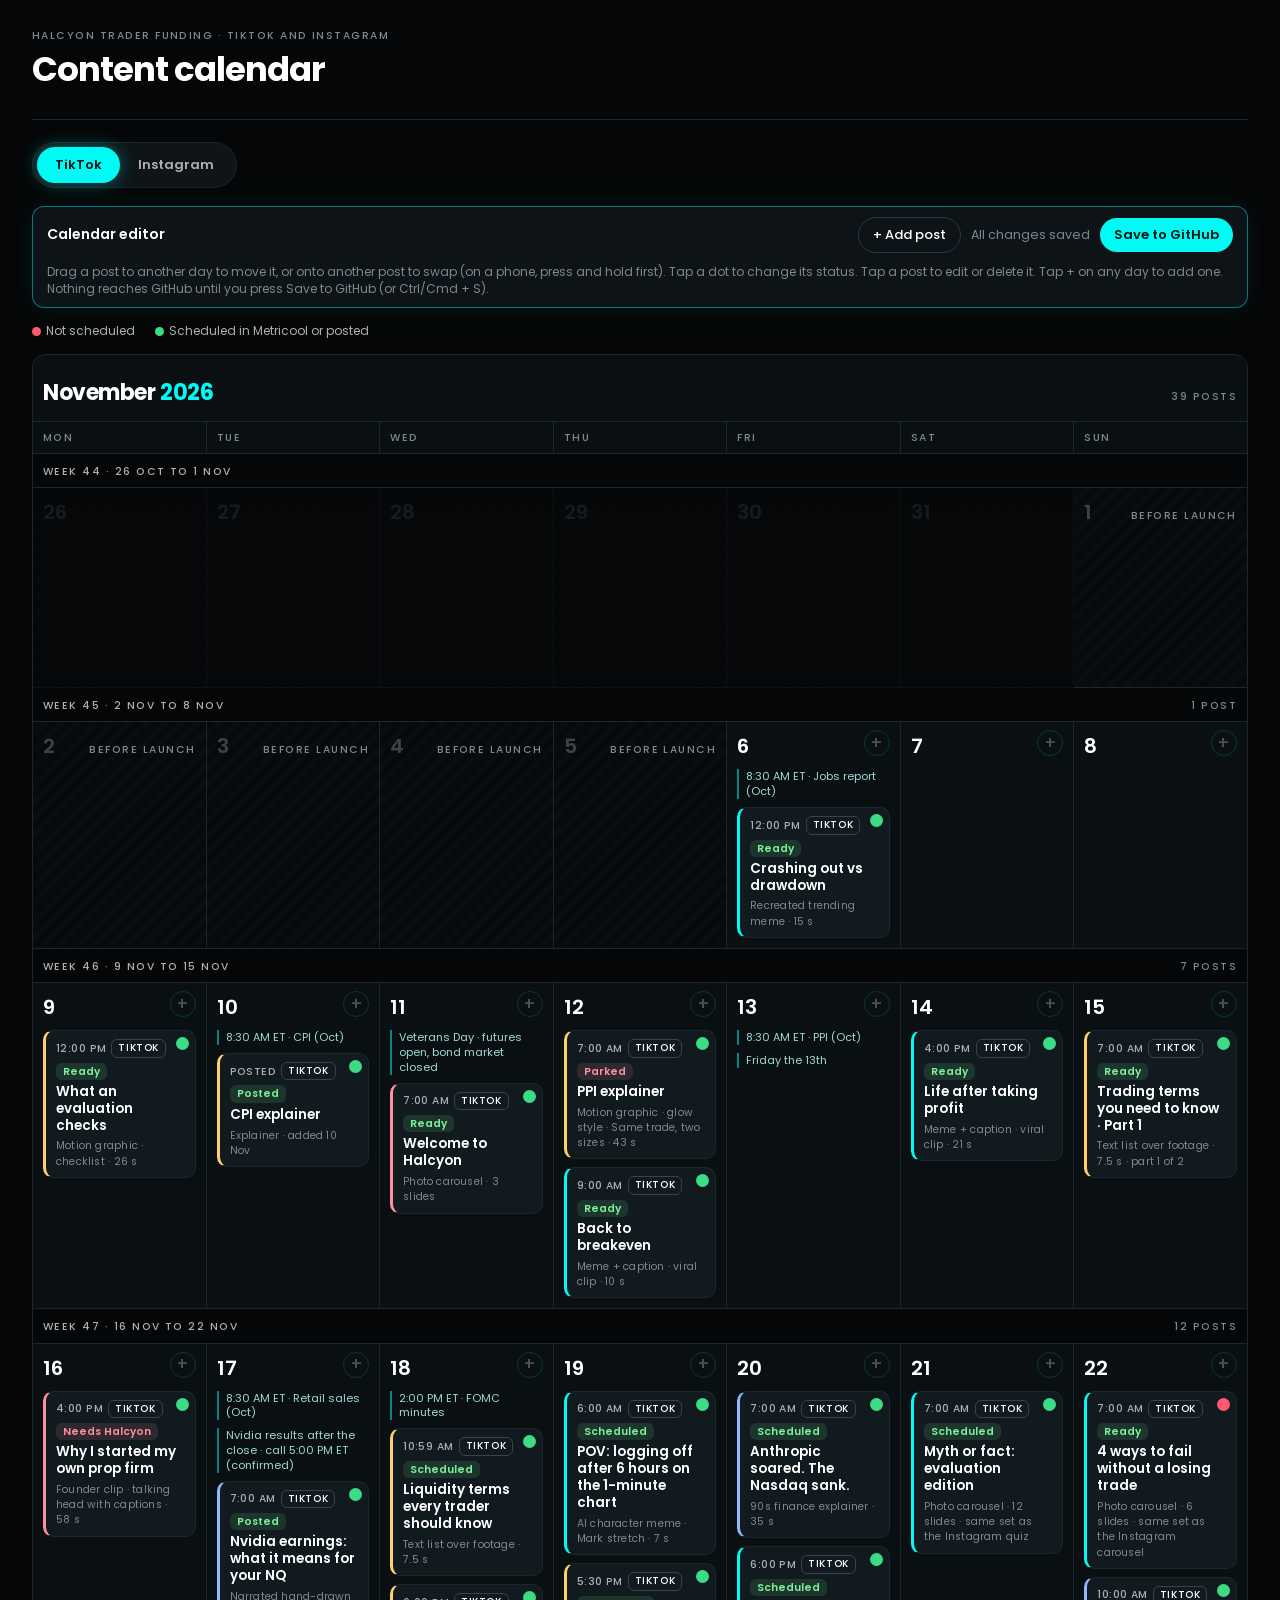
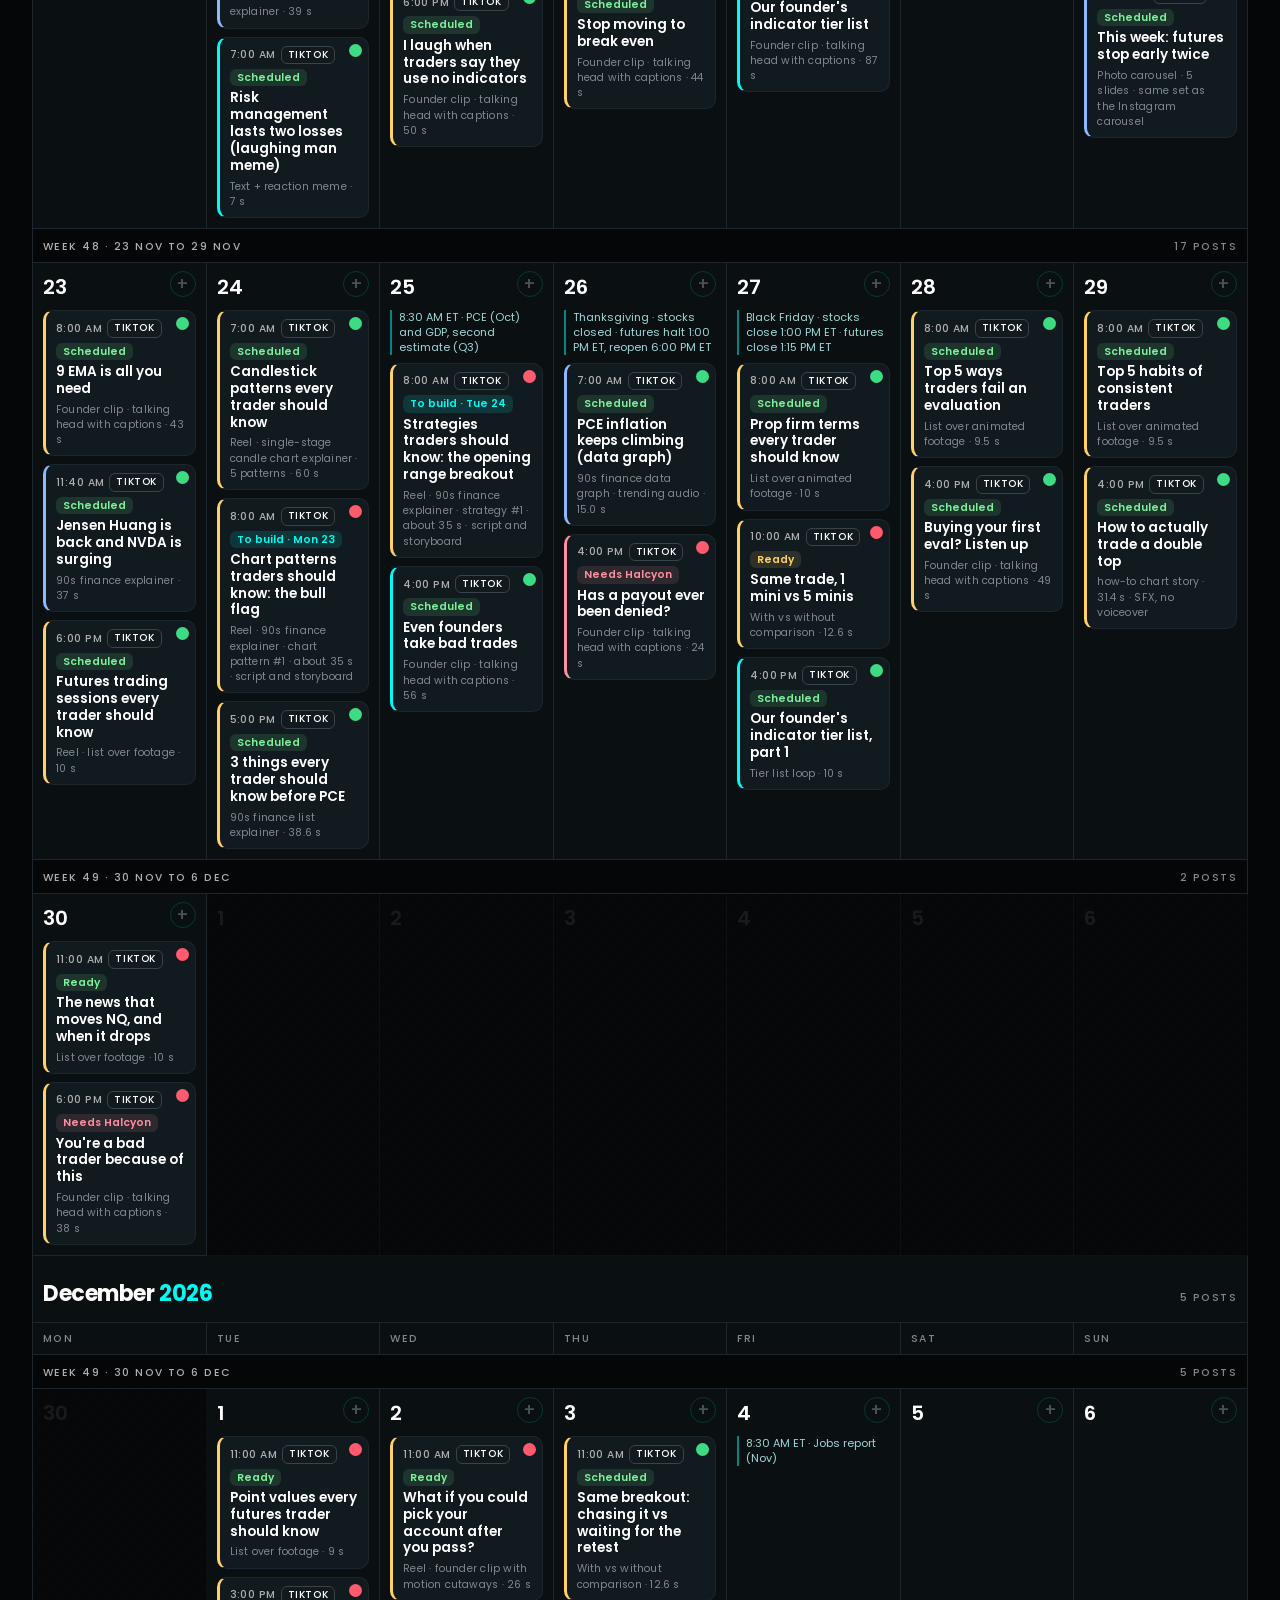
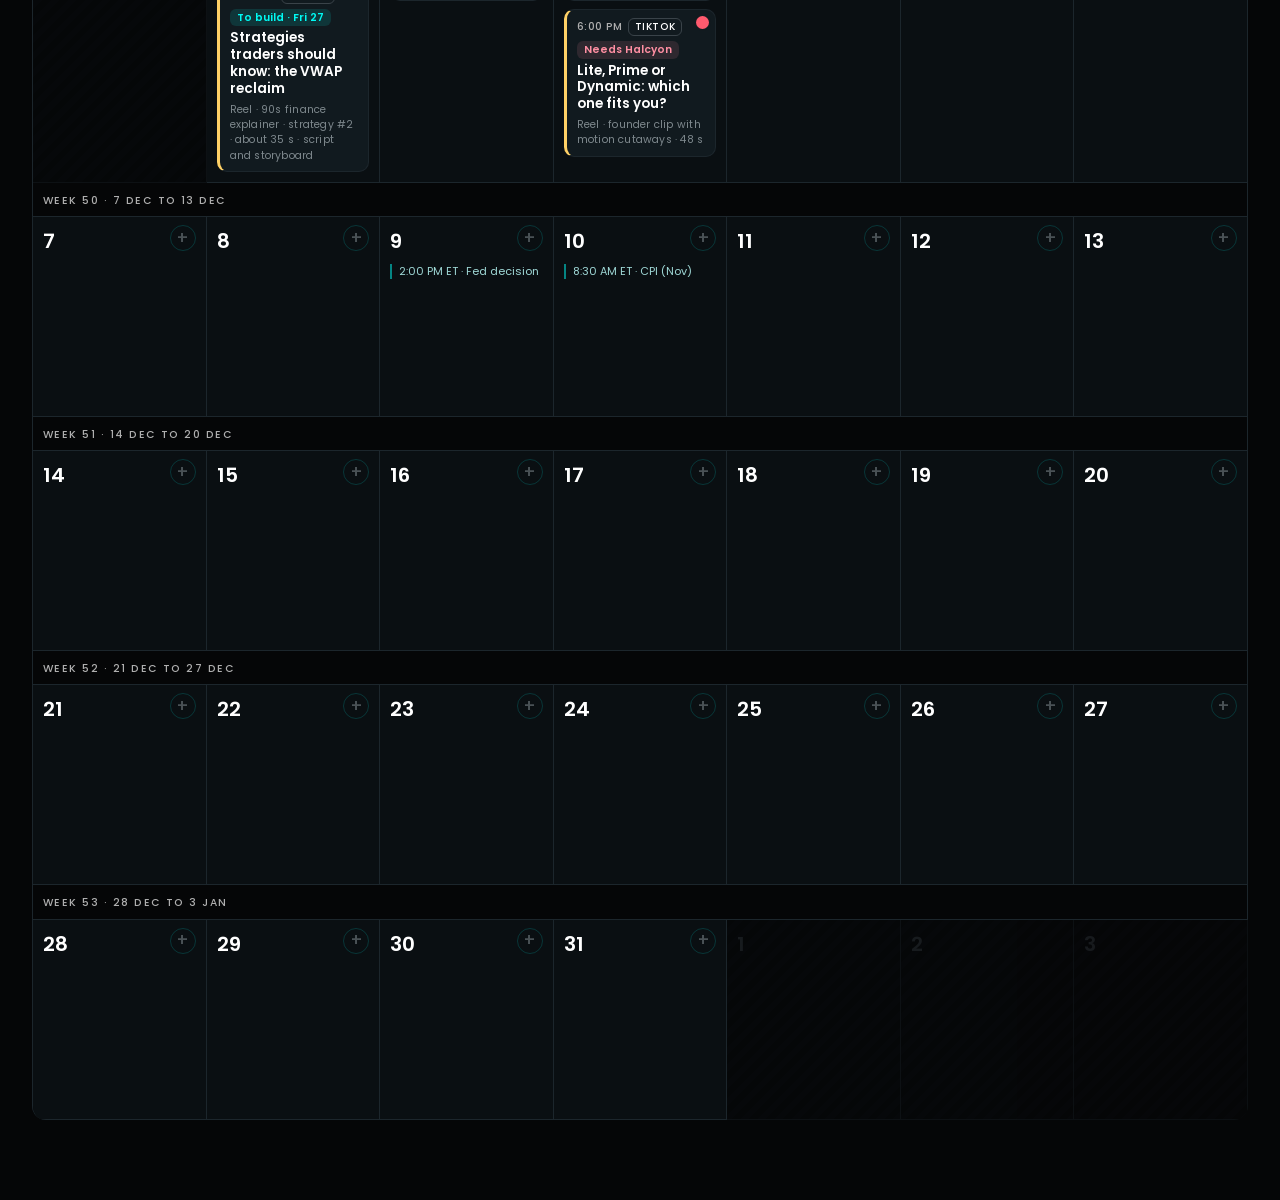
==== commit 7211c81c: "Weekend corrected to heat map peaks (8 AM, 12 PM, 4 PM ET; heat map is in Buenos Aires time) Co-Auth" ====
--- a/index.html
+++ b/index.html
@@ -118,7 +118,7 @@
 </div>
 <div class="ov" id="ov"></div><aside class="dr" id="dr"></aside><div class="toast" id="toast"></div>
 <script>
-const D = {"posts":[{"id":"T1","platform":"TikTok","date":"2026-11-06","time":"12:00","timeLabel":"12:00 PM ET","myt":"1:00 AM Sat 7 Nov MYT","day":"Post 1","title":"Crashing out vs drawdown","pillar":"Entertainment","format":"Recreated trending meme · 15 s","src":"In brief","status":"Ready","scls":"ok","ctx":"Jobs report day · 8:30 AM ET","why":"The strongest piece we have and the most relatable jobs-report feeling, so it opens the account. It's already made, and midday ET lands after the 8:30 release, when people are laughing at the morning they just had.","todo":["Already made, copy on screen","It's an AI character, so switch on TikTok's AI-generated label"],"dep":null,"fb":null,"fbcap":null,"caption":"When she's crashing out but you're deep in drawdown on jobs report morning 🫠 #NFP #tradinghumor","videos":[{"src":"media/recreate-remake.mp4","label":""}],"slides":[],"reel":null,"story":null},{"id":"T2","platform":"TikTok","date":"2026-11-09","time":"12:00","timeLabel":"12:00 PM ET","myt":"1:00 AM Tue 10 Nov MYT","day":"Post 2","title":"What an evaluation checks","pillar":"Education","format":"Motion graphic · checklist · 26 s","src":"In brief","status":"Ready","scls":"ok","ctx":"Start of the trading week","why":"Already made and the most saveable piece we have. Monday morning is when traders set up their week, so a clear walk through the four rules lands when people are planning. It also breaks up the memes either side of it.","todo":["Already made, latest cut (26 s) with music","Rules checked against Halcyon's published terms: $3,000 target, $2,000 drawdown, 5 minis or 25 micros, flat by 4:45 PM ET"],"dep":null,"fb":null,"fbcap":null,"caption":"What the $50K Halcyon Dynamic evaluation checks: $3,000 target, $2,000 drawdown, 5 minis or 25 micros, flat by 4:45 PM ET 📌 #propfirm #futurestrading","videos":[{"src":"media/edu1-checklist.mp4","label":""}],"slides":[],"reel":null,"story":null},{"id":"T2b","platform":"TikTok","date":"2026-11-12","time":"09:00","timeLabel":"9:00 AM ET","myt":"10:00 PM Thu 12 Nov MYT","day":"Post 6","title":"Back to breakeven","pillar":"Entertainment","format":"Meme + caption · viral clip · 10 s","src":"Added 9 Nov","status":"Ready","scls":"ok","ctx":"Thursday · two days after CPI","why":"A quick laugh for the end of a heavy inflation stretch. Two days after CPI, anyone still stuck on the wrong side of that move knows exactly how this cat feels. Moved to 9:00 AM ET so the PPI explainer can take the 8:00 PM MYT slot.","todo":["Already made","Upload the original file"],"dep":null,"fb":null,"fbcap":null,"caption":"I don't even want profit anymore 🥲 #tradinghumor #daytrading #futurestrading","videos":[{"src":"media/halcyon-back-to-breakeven-cat.mp4","label":""}],"slides":[],"reel":null,"story":null},{"id":"T1b","platform":"TikTok","date":"2026-11-10","time":"06:30","timeLabel":"Posted","myt":"Evening Tue 10 Nov MYT","day":"Post 3","title":"CPI explainer","pillar":"Education","format":"Explainer · added 10 Nov","src":"Added 10 Nov","status":"Posted","scls":"ok","ctx":"CPI day · ahead of the 8:30 AM ET release","why":"Posted on CPI day ahead of the release, so followers know what the number is and why it moves futures before it lands.","todo":["Posted","Check views and watch time in TikTok analytics tomorrow"],"dep":null,"fb":null,"fbcap":null,"fbimg":null,"caption":"Caption as posted on TikTok","videos":[],"slides":[],"reel":null,"story":null,"extra":null,"pub":"posted"},{"id":"T2c","platform":"TikTok","date":"2026-11-11","time":"07:00","timeLabel":"7:00 AM ET","myt":"8:00 PM Wed 11 Nov MYT","day":"Post 4","title":"Welcome to Halcyon","pillar":"Promo","format":"Photo carousel · 3 slides","src":"Redone 11 Nov","status":"Ready","scls":"ok","ctx":"Introduces the account on TikTok","why":"TikTok never had an intro post, so this photo carousel tells new viewers what Halcyon offers before the memes keep coming. It goes out in the morning, three hours before Life after taking profit.","todo":["Post in TikTok photo mode, slides in order","Disclaimer is on slides 2 and 3","Pin it to the top of the profile"],"dep":null,"fb":null,"fbcap":null,"caption":"Three simulated futures evaluations, Dynamic and Lite pass in 1 day and Prime in 3, which one fits you? 🎯 #propfirm #futurestrading","videos":[],"slides":["wc4_1","wc4_2","wc4_3"],"reel":null,"story":null},{"id":"T3","platform":"TikTok","date":"2026-11-14","time":"16:00","timeLabel":"4:00 PM ET","myt":"5:00 AM Sun 15 Nov MYT","day":"Post 7","title":"Life after taking profit","pillar":"Entertainment","format":"Meme + caption · viral clip · 21 s","src":"In brief","status":"Ready","scls":"ok","ctx":"Veterans Day · the day after CPI","why":"Already made. Its calm log-off energy is a nice reset the day after CPI.","todo":["Already made","Check the logo and caption box sit inside TikTok's safe zones"],"dep":null,"fb":null,"fbcap":null,"caption":"Life after taking profit on plan and logging off before the close 😌 #tradingpsychology #daytrading","videos":[{"src":"media/meme3-life-after-profit.mp4","label":""}],"slides":[],"reel":null,"story":null},{"date":"2026-11-12","time":"07:00","timeLabel":"7:00 AM ET","myt":"8:00 PM Thu 12 Nov MYT","title":"PPI explainer","pillar":"Education","format":"Motion graphic · glow style · Same trade, two sizes · 43 s","src":"v2 built 12 Nov","status":"Parked","scls":"dep","dep":"Halcyon OKs the example losses ($5,000 and $1,000) and the \"evaluation over\" wording before 7:00 AM ET Thu 12 (8:00 PM MYT)","fb":["PPI explainer v1 · trader and coach Q and A","Already made and QC'd (47 s). Post it in this slot if Halcyon hasn't signed off by 7:00 AM ET (8:00 PM MYT); v2 then runs with the next 8:30 release."],"fbcap":"Why your chart jumps at 8:30 AM ET: October PPI lands Friday 13 Nov 📌 #futurestrading #PPI","slides":[],"videos":[{"src":"media/halcyon-ppi-v2.mp4","label":"v2 · Same trade, two sizes"}],"reel":null,"story":null,"ctx":"The day before October PPI (Fri 13 Nov, 8:30 AM ET) · posts alongside 18th Street's v24","id":"T4b","platform":"TikTok","why":"Two traders take the same ES trade before PPI, 5 minis against 1. An example 20-point drop takes Trader A to -$5,000, past the $2,000 limit, while Trader B is down $1,000 with half the buffer left. It closes on \"The only difference was size.\" and posts the day before the release. First TikTok on Thursday at 8:00 PM MYT, the evening before the release; Back to breakeven follows two hours later.","todo":["Parked 14 Nov: never signed off and the slot has passed. Rebuild in points before it runs with the next PPI: hero \"-20 pts\", \"5 minis: 2.5x the drawdown\" vs \"1 mini: half the drawdown\", EXAMPLE tag at 28 px, new Alexey voiceover without dollar amounts. Same for the covers (ppiCover A, the question-only one, stays)","Already made: final 43 s render, one AI voice (Alexey) narrates throughout, passed the full QA pass","AI voiceover, so switch on TikTok's AI-generated content label","Re-check the $50K evaluation and $2,000 max drawdown on the live site before posting","Set cover A before posting","Pin a comment: \"Why 5 minis? It's the most the $50K Dynamic evaluation allows at once, and 25 micros are only 2.5 minis in size.\""],"caption":"PPI lands tomorrow at 8:30 AM ET, and in this example the same ES trade ends a $50K evaluation at 5 minis while 1 mini keeps half the $2,000 drawdown ⏰ #PPI #propfirm #futurestrading","day":"Post 5","extra":[["Cover A (chosen 12 Nov)","ppiCoverV2a"]]},{"platform":"TikTok","time":"07:00","timeLabel":"7:00 AM ET","pillar":"Education","src":"Added 11 Nov","status":"Ready","scls":"ok","dep":null,"fb":null,"fbcap":null,"slides":[],"reel":null,"story":null,"id":"T8","date":"2026-11-15","myt":"8:00 PM Sun 15 Nov MYT","title":"Trading terms you need to know · Part 1","format":"Text list over footage · 7.5 s · part 1 of 2","ctx":"Saturday · weekend save slot","why":"Glossary lists like this are among the most saved trading posts on TikTok, and Saturday is when people save things to learn before the week opens. Part 1 covers SL to IFVG, and the Halcyon logo sits on the monitor behind the list.","todo":["Silent file: add a trending sound in-app before posting","Already made","Add it to a TikTok playlist called Trading Terms so Part 2 links straight from it","Pin a comment asking which term should get its own explainer"],"caption":"Part 1 of the trading terms that confuse every new trader, SL to IFVG, save it and send it to the friend still asking what a killzone is 📌 #tradingterms #futurestrading #daytrading","videos":[{"src":"media/trading-terms-part-1.mp4","label":"Part 1 · SL to IFVG"}],"day":"Post 8"},{"id":"T31","platform":"TikTok","date":"2026-11-19","time":"06:00","timeLabel":"6:00 AM ET","myt":"7:00 PM Thu 19 Nov MYT","title":"POV: logging off after 6 hours on the 1-minute chart","pillar":"Entertainment","format":"AI character meme · Mark stretch · 7 s","src":"Added 16 Nov","status":"Scheduled","scls":"ok","ctx":"Thursday · moved by Gabriel","why":"Mark gets up from the desk and does the huge stretch from the viral car-ride meme (2.9M likes). Gabriel moved it to Thu 19 at 7:00 PM MYT (18 Nov). Part of the no-logo test: no Halcyon branding on screen or in the caption.","todo":["Rescheduled in Metricool by Gabriel (18 Nov) for 7:00 PM Thu 19 MYT, still a notification post with TikTok's AI-generated label on. Metricool's app pings you then to add a trending sound and post","Made 16 Nov: Genjutsu on a reshoot of the stretch, Mark with the hoodie logo removed, new lived-in bedroom trading room","Mark's sleeves came out short and the hoodie rides up during the stretch. A long-sleeve fix may replace this file before it posts","Silent file: add a trending sound in-app before posting (the original uses Better in Stereo)","AI character, so switch on TikTok's AI-generated label","No-logo test: keep Halcyon out of the caption and the pinned comment, and compare views with similar posts that show the logo"],"dep":null,"fb":null,"fbcap":null,"caption":"Six hours on the 1-minute chart and my back filed a complaint 😮‍💨 #tradinghumor #futurestrading #daytrader","videos":[{"src":"media/mark-logging-off-stretch.mp4","label":""}],"slides":[],"reel":null,"story":null,"day":"Post 14","pub":"posted"},{"platform":"TikTok","time":"10:59","timeLabel":"10:59 AM ET","pillar":"Education","src":"Added 11 Nov","status":"Scheduled","scls":"ok","dep":null,"fb":null,"fbcap":null,"slides":[],"reel":null,"story":null,"id":"T9","date":"2026-11-18","myt":"11:59 PM Wed 18 Nov MYT","title":"Liquidity terms every trader should know","format":"Text list over footage · 7.5 s","ctx":"Wednesday · pushed live on Gabriel's call","why":"A standalone save post. It lists the ICT liquidity terms, VI to PDL, which traders mix up most and search for by name, so the caption leads with those keywords. Gabriel pushed it live on Wed 18, alongside the trading terms Reel on Instagram.","todo":["Gabriel is posting it from the TikTok app on Wed 18 (11:59 PM MYT auto-publish post moved back to a Metricool draft). File: liquidity-terms-sound.mp4 with Gabriel's audio from 3 s in, -14 LUFS","No hashtags: the caption carries the search keywords (trading terms, ICT, liquidity sweep, buyside and sellside liquidity, futures trading)","No-logo week: the Halcyon logo sits on the monitor behind the list. Fine to post, but it isn't a clean test of the no-logo experiment"],"caption":"Liquidity trading terms you need to know: ICT terms from volume imbalance and liquidity sweep to buyside and sellside liquidity, equal highs and previous day low. Save it for your next futures trading session 📌","videos":[{"src":"media/liquidity-terms-sound.mp4","label":"Liquidity terms · VI to PDL · with Gabriel's sound from 3 s"}],"day":"Post 12","pub":"posted"},{"id":"I1","platform":"Instagram","date":"2026-11-06","time":"08:00","timeLabel":"8:00 AM ET","myt":"9:00 PM Fri 6 Nov MYT","day":"Launch","title":"Welcome to Halcyon (old version)","pillar":"Launch","format":"Welcome · carousel · 5 slides","src":"IG drafts","status":"Ready","scls":"ok","ctx":"First post on the new account","why":"A new account's first post should tell people who it is before the jokes start. It goes up first and stays pinned, so anyone landing on the profile later still sees it at the top.","todo":["Replaced by the new 3-slide Welcome post on Wed 11 Nov","Archive this post and unpin it once the new one is live"],"dep":null,"fb":null,"fbcap":null,"fbimg":null,"caption":"Welcome to Halcyon 👋\n\nThree simulated evaluations for futures traders, so you can pick the one that fits how you trade.\n\nDynamic lets you choose a 50K to 150K reward account after you pass. Lite is the fastest path, in 25K, 50K or 150K. Prime is our most popular, with an end of day drawdown.\n\n👉 Not sure which one fits? Ask us in Discord: link in bio\n\nHalcyon offers simulated educational accounts. Results not guaranteed. T&C apply.\n\n#futurestrading #propfirm #daytrading","videos":[],"slides":[],"reel":null,"story":null,"extra":[["Highlight covers for the profile","hlSheet"]]},{"id":"I2","platform":"Instagram","date":"2026-11-07","time":"10:00","timeLabel":"10:00 AM ET","myt":"11:00 PM Sat 7 Nov MYT","day":"Post 1","title":"How many points is your drawdown?","pillar":"Education","format":"Explainer · carousel · 6 slides","src":"IG drafts","status":"Ready","scls":"ok","ctx":"Weekend · people plan their week","why":"The most saveable slot of the week. It turns the $2,000 drawdown into 40 ES points or 400 MES points, and it's the second pinned post.","todo":["Already made","Story goes up an hour after the post, with the link sticker on the post card"],"dep":null,"fb":null,"fbcap":null,"fbimg":null,"caption":"How many points is your drawdown? 📏\nOn one ES, $2,000 is 40 points. On one MES it's 400.\nWednesday the S&P moved 119.7 points, so the contract you pick decides whether that's a normal day or the end of the account.\nSave this before you size your next trade.\n\n👉 Questions on sizing? Ask in our Discord: link in bio\n\nHalcyon offers simulated educational accounts. Results not guaranteed. T&C apply.\n#futurestrading #ES #riskmanagement #propfirm","videos":[],"slides":["etA_1","etA_2","etA_3","etA_4","etA_5","etA_6"],"reel":null,"story":["40 pts big number","bnC","11:00 AM ET, an hour after the post. Link sticker on the post card."],"extra":[]},{"id":"I3","platform":"Instagram","date":"2026-11-08","time":"10:00","timeLabel":"10:00 AM ET","myt":"11:00 PM Sun 8 Nov MYT","day":"Post 2","title":"This week: inflation week","pillar":"News","format":"This week · carousel · 5 slides","src":"IG drafts","status":"Ready","scls":"ok","ctx":"Sunday · week ahead","why":"Sunday is when traders map out the week, and this one has CPI on Tuesday and PPI on Friday with a bond holiday between. It starts the weekly Sunday habit that the news pillar is built on.","todo":["Saturday: re-check release times and the Monday earnings"],"dep":null,"fb":null,"fbcap":null,"fbimg":null,"caption":"Inflation week is here 🗓️\nCPI lands Tuesday at 8:30 AM ET and PPI follows on Friday, with a bond holiday in between.\nPlan your trade before 8:30, or give yourself permission to sit it out.\nSave this so Tuesday doesn't sneak up on you.\n\n👉 Plan the week with us in our Discord: link in bio\n\nHalcyon offers simulated educational accounts. Results not guaranteed. T&C apply.\n#futurestrading #CPI #economiccalendar #daytrading","videos":[],"slides":["wkA_1","wkA_2","wkA_3","wkA_4","wkA_5"],"reel":null,"story":["CPI countdown","stBp","11:00 AM ET. Countdown sticker to CPI, Tue 8:30 AM ET, plus a link sticker to the post."],"extra":[]},{"id":"I4b","platform":"Instagram","date":"2026-11-10","time":"06:30","timeLabel":"Posted","myt":"Evening Tue 10 Nov MYT","day":"Feed","title":"CPI explainer","pillar":"Education","format":"Explainer · added 10 Nov","src":"Added 10 Nov","status":"Posted","scls":"ok","ctx":"CPI day · ahead of the 8:30 AM ET release","why":"Posted on CPI day ahead of the release, so followers know what the number is and why it moves futures before it lands.","todo":["Posted","Check reach and saves in Insights tomorrow"],"dep":null,"fb":null,"fbcap":null,"fbimg":null,"caption":"Caption as posted on Instagram","videos":[],"slides":[],"reel":null,"story":null,"extra":null,"pub":"posted"},{"id":"I4","platform":"Instagram","date":"2026-11-10","time":"12:00","timeLabel":"12:00 PM ET","myt":"1:00 AM Wed 11 Nov MYT","day":"Post 3","title":"CPI day: every market's mood","pillar":"News","format":"Market mood · single","src":"IG template","status":"Ready","scls":"ok","ctx":"CPI day · 8:30 AM ET","why":"Same-day news told the playful way: each market gets a mood for CPI morning, with its real move. It's the first time the account reports news live, so people learn to check it on release days.","todo":["Built on the day from the Market mood template with moves near the 9:30 AM ET open","Moves in points or percent only","Scheduled for 12:00 PM ET"],"dep":null,"fb":null,"fbcap":null,"fbimg":null,"caption":"CPI day, every market's mood 🫠\nCPI came in hot at 8:30 AM ET, up 0.4% on the month against 0.3% expected.\nThe Dow held up best, and the Nasdaq had the roughest morning, down about 1%.\nWhich one matched yours?\n\n👉 Share your CPI day in our Discord: link in bio\n\n#CPI #futurestrading #tradinghumor #daytrading","videos":[],"slides":["mdCPI"],"reel":null,"story":["CPI hot or cool poll","stCp","8:00 AM ET, before the release. Poll sticker: Hot / Cool."],"extra":[]},{"id":"I5a","platform":"Instagram","date":"2026-11-11","time":"08:00","timeLabel":"8:00 AM ET","myt":"9:00 PM Wed 11 Nov MYT","day":"Launch","title":"Welcome to Halcyon (pinned)","pillar":"Launch","format":"Welcome · carousel · 3 slides","src":"Redone 11 Nov","status":"Ready","scls":"ok","ctx":"Replaces the original welcome post","why":"The new 3-slide welcome introduces all three evaluations, Dynamic, Lite and Prime, so anyone landing on the profile sees what Halcyon offers first. It goes up early, ahead of the first accounts clip that evening, and gets pinned to the top.","todo":["Post, then pin it to the top of the grid","Archive the old 6 Nov welcome post and unpin it","Re-pin the drawdown explainer next to it"],"dep":null,"fb":null,"fbcap":null,"fbimg":null,"caption":"Welcome to Halcyon 👋\n\nThree simulated evaluations for futures traders, so you can pick the one that fits how you trade.\n\nDynamic lets you choose a 50K to 150K reward account after you pass. Lite is the fastest path, in 25K, 50K or 150K. Prime is our most popular, with an end of day drawdown.\n\n👉 Not sure which one fits? Ask us in Discord: link in bio\n\nHalcyon offers simulated educational accounts. Results not guaranteed. T&C apply.\n\n#futurestrading #propfirm #daytrading","videos":[],"slides":["wc4_1","wc4_2","wc4_3"],"reel":null,"story":null,"extra":[["Highlight covers for the profile","hlSheet"]]},{"id":"I6","platform":"Instagram","date":"2026-11-21","time":"07:00","timeLabel":"7:00 AM ET","myt":"8:00 PM Sat 21 Nov MYT","day":"Post 4","title":"Myth or fact: evaluation edition","pillar":"Entertainment","format":"Play-along quiz · carousel · 12 slides · kit v2","src":"IG drafts","status":"Scheduled","scls":"ok","ctx":"Saturday","why":"A play-along quiz that asks for scores in the comments, the easiest way to get a new account talking. Rebuilt 20 Nov in kit v2: each claim gets a question slide, then the answer and the rule on the next, so people can actually play along and keep score.","todo":["Moved 20 Nov to 8:00 PM Sat 21 MYT (7:00 AM ET) in Metricool to free Friday 8 PM for the Anthropic IPO reel, auto-publish"],"dep":null,"fb":null,"fbcap":null,"fbimg":null,"caption":"Myth or fact: the $50K evaluation edition 🤔\n\n- Five claims about the evaluation, from the 1 trading day minimum to micros vs minis\n- Each claim gets its own slide, and the answer with the rule comes on the next swipe\n- The answer key is on the last slide\n\nMake your call before you swipe, and be honest with yourself.\n\nWhat did you score out of 5?\n\n👉 Check every rule with us in our Discord: link in bio\n\nHalcyon offers simulated educational accounts. Results not guaranteed. T&C apply.","videos":[],"slides":["mfA_1","mfA_2","mfA_3","mfA_4","mfA_5","mfA_6","mfA_7","mfA_8","mfA_9","mfA_10","mfA_11","mfA_12"],"reel":null,"story":["Ask us anything + 4:45 PM big number","stEp","12:00 PM ET: question sticker about the evaluation. Then the 4:45 PM big number card, linked to the post. Answer the best questions in Friday's Stories, checked against the rules."],"extra":[["Second Story frame","bnB"]],"pub":"scheduled"},{"date":"2026-11-12","time":"07:00","timeLabel":"7:00 AM ET","myt":"8:00 PM Thu 12 Nov MYT","title":"PPI explainer","pillar":"Education","format":"Motion graphic · glow style · Same trade, two sizes · 43 s","src":"v2 built 12 Nov","status":"Parked","scls":"dep","dep":"Halcyon OKs the example losses ($5,000 and $1,000) and the \"evaluation over\" wording before 7:00 AM ET Thu 12 (8:00 PM MYT)","fb":["PPI explainer v1 · trader and coach Q and A","Already made and QC'd (47 s). Post it with its own caption if Halcyon hasn't signed off by 7:00 AM ET (8:00 PM MYT)."],"fbcap":"⏰ Why your chart goes wild at 8:30 AM ET\n\n- October PPI lands Friday 13 Nov at 8:30 AM ET\n- PPI tracks what businesses get paid before goods reach the shelves\n- Price tends to react to the gap between the forecast and the actual number, in either direction\n\nBig news, small size.\n\nEver been stopped out right at 8:30?\n\n👉 Ask in our Discord: link in bio\n\nVoiceover generated with AI. Halcyon offers simulated educational accounts. Results not guaranteed. T&C apply.","slides":[],"videos":[{"src":"media/halcyon-ppi-v2.mp4","label":"v2 · Same trade, two sizes"}],"reel":null,"story":null,"ctx":"The day before October PPI (Fri 13 Nov, 8:30 AM ET) · posts alongside 18th Street's v24","id":"I7a","platform":"Instagram","why":"Cross-posted as a Reel at the same time as the TikTok, the day before the release. Friday's group chat recap then fills in the actual PPI numbers.","todo":["Parked 14 Nov: never signed off and the slot has passed. Rebuild in points before it runs with the next PPI: hero \"-20 pts\", \"5 minis: 2.5x the drawdown\" vs \"1 mini: half the drawdown\", EXAMPLE tag at 28 px, new Alexey voiceover without dollar amounts. Same for the covers (ppiCover A, the question-only one, stays)","Scheduled in Metricool for 8:00 PM MYT (7:00 AM ET) as a Reel with cover A and the AI label on. If Halcyon hasn't signed off by then, delete it in Metricool and post v1 instead","Same video as the TikTok, upload the original file so there is no TikTok watermark","Re-check the $50K evaluation and $2,000 max drawdown on the live site before posting","Pin a comment: \"Why 5 minis? It's the most the $50K Dynamic evaluation allows at once, and 25 micros are only 2.5 minis in size.\""],"caption":"⏱️ Would your $50K evaluation survive 8:30 AM ET tomorrow?\n\n- Two traders take the same long ES trade right before PPI\n- Trader A goes in with 5 minis, Trader B with 1\n- In this example ES drops 20 points, and Trader A is down $5,000, past the $2,000 max drawdown\n- Trader B is down $1,000 with half the buffer left\n\nThe only difference was size.\n\nOctober PPI lands tomorrow, Friday 13 Nov, at 8:30 AM ET.\n\nOn news mornings, are you Trader A or Trader B?\n\n👉 Talk sizing with us in our Discord: link in bio\n\nExample only, not a prediction. Voiceover generated with AI. Halcyon offers simulated educational accounts. Results not guaranteed. T&C apply.","day":"Reel","extra":[["Cover A (chosen 12 Nov)","ppiCoverV2a"]],"pub":"scheduled"},{"id":"I9n","platform":"Instagram","date":"2026-11-13","time":"06:00","timeLabel":"6:00 AM","myt":"7:00 PM Fri 13 Nov MYT","day":"Feed","title":"The open gapped 4x your drawdown (Nvidia CEO exit)","pillar":"News","format":"News explainer · carousel · 7 slides · AI images on 1, 2, 6 · rebuilt 13 Nov","src":"Added 13 Nov","status":"Scheduled","scls":"ok","ctx":"The day after Nvidia announced Jensen Huang's resignation · PPI day","why":"Rebuilt on 13 Nov with every number re-sourced. Nvidia announced Huang's resignation on Thu 12 Nov; NVDA fell 8.6% after hours on Wed as exit reports broke and closed down 4.34% on Thu. The Nasdaq 100 opened 420 points below Wednesday's close, about 4 drawdowns on 1 NQ mini in a $50K evaluation, then took back 335 points by the close. Replaces the 5:00 PM MYT version (deleted), whose NQ figure (246 points) couldn't be re-sourced.","todo":["Scheduled in Metricool for 7:00 PM MYT (6:00 AM ET) as a 7-slide carousel, AI label on","Spot-check the Nasdaq 100 open (27,953.91) on Yahoo Finance's ^NDX history","Reply to comments answering the single-stock news question","Check reach, saves and shares in Insights tomorrow"],"dep":null,"fb":null,"fbcap":null,"fbimg":null,"caption":"📉 The Nasdaq 100 opened 420 points lower after Nvidia's CEO resigned\n\n- Nvidia announced on Thursday 12 Nov that Jensen Huang stepped down as CEO, effective immediately, with CFO Colette Kress as interim CEO\n- NVDA fell 8.6% after hours on Wednesday as reports of his exit broke, then closed down 4.34% on Thursday\n- The Nasdaq 100 opened 420 points below Wednesday's close and took back 335 of them by the close\n- On a $50K evaluation, the $2,000 drawdown is 100 NQ points on 1 mini, so that gap was about 4 drawdowns\n\nHalcyon accounts must be flat by 4:45 PM ET, with no overnight holds.\n\nDo you check single-stock news before trading NQ?\n\n👉 Tell us in our Discord: link in bio\n\nHalcyon offers simulated educational accounts. Results not guaranteed. T&C apply.","videos":[],"slides":["nvC_1","nvC_2","nvC_3","nvC_4","nvC_5","nvC_6","nvC_7"],"reel":null,"story":null,"extra":null,"pub":null},{"id":"I8","platform":"Instagram","date":"2026-11-14","time":"10:00","timeLabel":"10:00 AM ET","myt":"11:00 PM Sat 14 Nov MYT","day":"Post 5","title":"The Halcyon trading week","pillar":"Education","format":"Explainer · single · polished 13 Nov","src":"IG drafts","status":"Ready","scls":"ok","ctx":"Weekend · save-for-later slot","why":"A weekend save: when the futures week opens and closes, the daily break, and the 4:45 PM ET flat rule as the one loud number. Redesigned 13 Nov in Poppins after a design review, and scheduled for 10:00 AM ET, Metricool's best Saturday slot for the account.","todo":["14 Nov: the pink rule row is now cyan (one accent). Metricool updated with this file on 14 Nov","Scheduled in Metricool for Sat 14 at 10:00 AM ET (11:00 PM MYT)"],"dep":null,"fb":null,"fbcap":null,"fbimg":null,"caption":"A Halcyon trading week, start to finish ⏰\n\n- The futures week opens Sunday at 6:00 PM ET\n- There's a daily break from 5:00 to 6:00 PM ET\n- The week closes Friday at 5:00 PM ET\n\nHalcyon accounts need to be flat by 4:45 PM ET, 15 minutes before the daily break.\n\nWhich time catches you out the most?\n\n👉 More rules, explained simply, in our Discord: link in bio\n\nHalcyon offers simulated educational accounts. Results not guaranteed. T&C apply.","videos":[],"slides":["khA2"],"reel":null,"story":null,"extra":[],"pub":"scheduled"},{"id":"I9","platform":"Instagram","date":"2026-11-15","time":"10:00","timeLabel":"10:00 AM ET","myt":"11:00 PM Sun 15 Nov MYT","day":"Post 7","title":"This week: Nvidia reports Tuesday night","pillar":"News","format":"This week · carousel · 5 slides","src":"IG drafts","status":"Ready","scls":"ok","ctx":"Sunday · week ahead","why":"The weekly Sunday habit, week two. Tuesday has retail sales at 8:30 AM ET and Nvidia's results after the close (confirmed by Nvidia), then the Fed minutes on Wednesday at 2:00 PM ET.","todo":["14 Nov: pink rule cards on slides 3 and 5 are now cyan. Metricool updated with this file on 14 Nov","Scheduled in Metricool for Sun 15 at 10:00 AM ET (11:00 PM MYT)","Built and design-reviewed 13 Nov; dates checked against Nvidia IR, the Census retail sales schedule and the Fed's minutes date"],"dep":null,"fb":null,"fbcap":null,"fbimg":null,"caption":"Nvidia reports Tuesday night 📅\n\n- Retail sales land Tuesday at 8:30 AM ET\n- Nvidia's results come after Tuesday's 4:00 PM ET close\n- The Fed minutes follow on Wednesday at 2:00 PM ET\n\nHalcyon accounts must be flat by 4:45 PM ET, so nobody holds through Nvidia's report.\n\nWhich one are you watching this week?\n\n👉 Plan the week with us in our Discord: link in bio\n\nHalcyon offers simulated educational accounts. Results not guaranteed. T&C apply.","videos":[],"slides":["wkC_1","wkC_2","wkC_3","wkC_4","wkC_5"],"reel":null,"story":null,"extra":[],"pub":"scheduled"},{"id":"R1","platform":"Instagram","date":"2026-11-06","time":"18:00","timeLabel":"6:00 PM ET","myt":"7:00 AM Sat 7 Nov MYT","day":"Reel","title":"Crashing out vs drawdown","pillar":"Entertainment","format":"Reel · recreated trending meme · 15 s","src":"TikTok drafts","status":"Ready","scls":"ok","ctx":"Jobs report day · evening scroll","why":"Already made and the strongest relatable piece, posted as a Reel the same day as the TikTok. One feed post and one Reel keeps launch day at two posts.","todo":["Already made, upload the original file so there is no TikTok watermark","It's an AI character, so keep the AI label on"],"dep":null,"fb":null,"fbcap":null,"fbimg":null,"caption":"When she's crashing out but you're deep in drawdown 🫠\nThe jobs report hit at 8:30 AM ET and your account has been red ever since.\nYou're nodding along, but your mind is still on that drawdown floor.\nThe character is AI. The drawdown is painfully real.\n\n👉 Share your jobs day in our Discord: link in bio\n\n#NFP #tradinghumor #daytrading","videos":[{"src":"media/recreate-remake.mp4","label":""}],"slides":[],"reel":null,"story":null,"extra":[]},{"id":"R2","platform":"Instagram","date":"2026-11-07","time":"18:00","timeLabel":"6:00 PM ET","myt":"7:00 AM Sun 8 Nov MYT","day":"Reel","title":"Life after taking profit","pillar":"Entertainment","format":"Reel · viral clip + caption · 21 s","src":"TikTok drafts","status":"Ready","scls":"ok","ctx":"Saturday evening","why":"Already made, so it goes out early. After a morning explainer, a calm log-off meme keeps the day light.","todo":["Already made, upload the original file so there is no TikTok watermark"],"dep":null,"fb":null,"fbcap":null,"fbimg":null,"caption":"Life after taking profit on plan 😌\nYou hit your target, closed the trade and logged off before the close.\nNo revenge trade, no one more look at the chart, just a quiet evening.\nWhen did you last walk away on a green day?\n\n👉 Share your best log-off moment in our Discord: link in bio\n\n#tradingpsychology #daytrading #futurestrading","videos":[{"src":"media/meme3-life-after-profit.mp4","label":""}],"slides":[],"reel":null,"story":null,"extra":[]},{"id":"R3","platform":"Instagram","date":"2026-11-09","time":"18:00","timeLabel":"6:00 PM ET","myt":"7:00 AM Tue 10 Nov MYT","day":"Reel","title":"What an evaluation checks","pillar":"Education","format":"Reel · motion graphic · checklist · 26 s","src":"TikTok drafts","status":"Ready","scls":"ok","ctx":"Start of the trading week","why":"Already made. It goes out the same day as the TikTok, with a meme the evening before and the CPI news after, so no two rules posts sit side by side.","todo":["Already made, latest 26 s cut, upload the original file so there is no TikTok watermark","Rules checked against Halcyon's published terms"],"dep":null,"fb":null,"fbcap":null,"fbimg":null,"caption":"What the $50K Halcyon Dynamic evaluation checks 📌\nProfit target: $3,000.\nMax drawdown: $2,000, trailing or end of day.\nContract limit: 5 minis or 25 micros at any one time.\nSession close: flat by 4:45 PM ET, no overnight holds.\nSave this so day one feels calm.\n\n👉 Questions about the rules? Ask in our Discord: link in bio\n\nHalcyon offers simulated educational accounts. Results not guaranteed. T&C apply.\n#propfirm #futurestrading #daytrading","videos":[{"src":"media/edu1-checklist.mp4","label":""}],"slides":[],"reel":null,"story":null,"extra":[]},{"id":"R1b","platform":"Instagram","date":"2026-11-10","time":"03:00","timeLabel":"Posted","myt":"Afternoon Tue 10 Nov MYT","day":"Trial Reel","title":"Crashing out vs drawdown · Trial Reel","pillar":"Entertainment","format":"Trial Reel · recreated trending meme · 15 s","src":"Posted 10 Nov","status":"Posted","scls":"ok","ctx":"Trial Reels test · shown to non-followers first","why":"Posted as a Trial Reel so the clip reaches people who don't follow the account yet. The text was removed from the original so new hooks could be tested in the edit app.","todo":["Posted with the hook \"When she's crashing out but you're at your stop loss\"","Check reach to non-followers in Insights after 24 hours","AI character, so keep the AI label on"],"dep":null,"fb":null,"fbcap":null,"fbimg":null,"caption":"When she asks if you're listening but you still have a trade open","videos":[{"src":"media/crashing-out-no-captions.mp4","label":""}],"slides":[],"reel":null,"story":null,"extra":[],"pub":"posted"},{"id":"R2b","platform":"Instagram","date":"2026-11-14","time":"18:00","timeLabel":"6:00 PM ET","myt":"7:00 AM Sun 15 Nov MYT","day":"Reel","title":"Back to breakeven","pillar":"Entertainment","format":"Reel · viral clip + caption · 10 s","src":"Added 9 Nov","status":"Ready","scls":"ok","ctx":"Sunday · evening scroll","why":"The same meme as Thursday's TikTok, posted as the Sunday evening Reel. It moved off Thursday to make room for the PPI explainer, and sits two days after the Friday the 13th cat Reel so the two cat jokes don't run back to back.","todo":["Scheduled in Metricool for Sun 15 at 6:00 PM ET (7:00 AM Mon MYT) as a Reel"],"dep":null,"fb":null,"fbcap":null,"fbimg":null,"caption":"I don't even want profit anymore, just get me back to breakeven 🥲","videos":[{"src":"media/halcyon-back-to-breakeven-cat.mp4","label":""}],"slides":[],"reel":null,"story":null,"extra":[],"pub":"scheduled"},{"id":"R4","platform":"Instagram","date":"2026-11-22","time":"18:00","timeLabel":"6:00 PM ET","myt":"7:00 AM Mon 23 Nov MYT","day":"Reel","title":"Friday the 13th chart meme","pillar":"Entertainment","format":"Trial Reel · faceless chart meme · 7 s","src":"TikTok drafts","status":"Posted","scls":"ok","ctx":"Friday the 13th","why":"A free, timely Reel that only works today. Two Nvidia carousels already went out on Friday, so this goes as a Trial Reel to keep the feed at two posts.","todo":["Posted 13 Nov. The file here was updated 14 Nov (hook readable at frame 0) for any repost","Built 13 Nov in the glow style, scheduled in Metricool","Posted as a Trial Reel because two feed posts already went out today"],"dep":null,"fb":null,"fbcap":null,"fbimg":null,"caption":"Friday the 13th and a black cat just walked across the candles 🍀\n\nWhat's your trading superstition?","videos":[{"src":"media/friday13-chart-meme.mp4","label":""}],"slides":[],"reel":null,"story":null,"extra":[],"pub":"scheduled"},{"id":"R5","platform":"Instagram","date":"2026-11-19","time":"18:00","timeLabel":"6:00 PM ET","myt":"7:00 AM Fri 20 Nov MYT","day":"Reel","title":"Halcyon Dynamic · Option D","pillar":"Promo","format":"Reel · motion promo · 25 s","src":"TikTok drafts","status":"Needs Halcyon","scls":"dep","ctx":"Promo day · same day as the TikTok","why":"Moved from Mon 16 with the TikTok, so the offer reads the same on both apps on the same day. It's the week's only promo; the four cards carousel waits until Tue 24 so promos stay apart.","todo":["14 Nov: \"Passed your eval? Cool, my guy.\" now readable from frame 0","Already made, latest 25 s cut with music"],"dep":"Halcyon confirms \"no daily loss limit\" and the rest of the wording, plus compliance review, by Tue 17","fb":["What an evaluation checks · Four numbers","The faster cut of the evaluation explainer. Already made, nothing to approve. Friday's points carousel also covers the feed if this slips."],"fbcap":null,"fbimg":null,"caption":"Halcyon Dynamic $50K in 25 seconds 🎯\n$3,000 profit target.\n$2,000 max drawdown.\n1 trading day minimum.\nNo daily loss limit.\nPass first, then pick the reward account that fits how you trade.\n\n👉 Questions first? Our Discord is open: link in bio\n\nHalcyon offers simulated educational accounts. Results not guaranteed. T&C apply.","videos":[{"src":"media/promo-dynamic-v2D_voice.mp4","label":""}],"slides":[],"reel":null,"story":null,"extra":[]},{"id":"R8","platform":"Instagram","date":"2026-11-11","time":"18:00","timeLabel":"6:00 PM ET","myt":"7:00 AM Thu 12 Nov MYT","day":"Reel","title":"Worried about payouts before you pass?","pillar":"Education","format":"Reel · founder clip with motion cutaways · 54 s","src":"Founder clip · cut from Steve's \"How Halcyon accounts work\" video","status":"Ready","scls":"ok","ctx":"The evening of the pinned Welcome post","why":"Accounts clip 1 of 3 and the broadest hook of the set. It is the second post today and follows the Welcome carousel that introduces the three evaluations by going deeper on Lite.","todo":["Already made, final v3 render","No prices on screen or in the speech","Confirm with Halcyon that Lite is still sold (our site notes only found it in the help centre)"],"dep":null,"fb":null,"fbcap":null,"fbimg":null,"caption":"Worried about payouts before you've passed? 👀\n\n- Steve breaks down why passing the evaluation comes first\n- Halcyon Lite comes in two models: with an activation fee and without one\n- With the activation fee there's no daily loss limit, no consistency rule and no minimum hold time\n- You only pay the activation fee once you pass\n\nPass first, and the payout conversation gets a lot more fun.\n\nWhich part of the evaluation trips you up the most?\n\n👉 Ask us about Lite in our Discord: link in bio\n\nHalcyon offers simulated educational accounts. Results not guaranteed. T&C apply.","videos":[{"src":"media/accounts-1-passing-first.mp4","label":""}],"slides":[],"reel":null,"story":null,"extra":[]},{"id":"R9","platform":"Instagram","date":"2026-12-03","time":"18:00","timeLabel":"6:00 PM ET","myt":"7:00 AM Fri 4 Dec MYT","day":"Reel","title":"Lite, Prime or Dynamic: which one fits you?","pillar":"Education","format":"Reel · founder clip with motion cutaways · 48 s","src":"Founder clip · cut from Steve's \"How Halcyon accounts work\" video","status":"Needs Halcyon","scls":"dep","ctx":"Parked until Halcyon signs off (moved off Fri 27 Nov)","why":"Founder clips were our strongest format last week: the tier list did 2,011 Instagram views and 319 on TikTok, and the no-indicators clip 1,125 and 194. Opinions and rankings beat soft stories. Black Friday is when people compare offers, and this one walks through Lite, Prime and Dynamic with no discount or countdown.","todo":["Already made, final v3 render","Steve says prices out loud ($46, about $45 plus about $90, $130 all in) and they are in the captions","Founder clip 1 lost 82% of viewers in 3 seconds: check that this cut opens on Steve's strongest line with the question card at frame 0"],"dep":"Halcyon confirms the spoken prices and that Lite and Prime are still sold, by Tue 24","fb":["Pick after you pass (founder clip, ready), then the prop firm terms list","Use Pick after you pass for the first founder clip Halcyon hasn't cleared, so the slot stays a founder clip. After that, the spare prop firm terms list (built Wed 25) covers it. Move the uncleared clip to next week."],"fbcap":null,"fbimg":null,"caption":"Lite, Prime or Dynamic: which one fits you?\n\n- Prime has an end of day drawdown, no daily loss limit and no minimum hold time, and you pay after you pass\n- Dynamic suits more seasoned traders who want to choose their reward account\n- Lite and Prime are the ones Steve points newer traders to\n- He walks through what you pay up front and what you pay once you pass\n\nThe right account is the one that matches how you trade today.\n\nWhich one sounds most like you?\n\nAsk us which account fits you in our Discord: link in bio\n\nHalcyon offers simulated educational accounts. Results not guaranteed. T&C apply.","videos":[{"src":"media/accounts-3-which-account-fits.mp4","label":""}],"slides":[],"reel":null,"story":null,"extra":[]},{"id":"R10","platform":"Instagram","date":"2026-12-02","time":"11:00","timeLabel":"11:00 AM ET","myt":"12:00 AM Thu 3 Dec MYT","day":"Reel","title":"What if you could pick your account after you pass?","pillar":"Education","format":"Reel · founder clip with motion cutaways · 26 s","src":"Founder clip · cut from Steve's \"How Halcyon accounts work\" video","status":"Ready","scls":"ok","ctx":"Moved off Fri 27 to make room for the prop firm terms list","why":"Moved off Mon 23 (23 Nov) so no day runs two of the same format. It's ready, so it's also the first backup for any founder clip Halcyon doesn't clear this week. If it's used as a backup, take this slot off.","todo":["Moved to Mon 30 at 4:00 PM ET (23 Nov). Pair it with a non-founder reel at 8:00 AM ET that day","Same file on TikTok (T36)","14 Nov: audio normalised to -14 LUFS","\"No daily loss limit\" stays out of the caption until Halcyon signs off (Steve still says it in the clip)"],"dep":null,"fb":null,"fbcap":null,"fbimg":null,"caption":"What if you could pick your account after you pass?\n\n- Pass one 50K Dynamic evaluation\n- Then choose a 50K, 75K, 100K or 150K reward account\n- Consistency rule on or off\n- Trailing or end of day drawdown, your call\n\nOne evaluation, and the account that comes after it is yours to shape.\n\nWhich size would you go for first?\n\nAsk us about Dynamic in our Discord: link in bio\n\nHalcyon offers simulated educational accounts. Results not guaranteed. T&C apply.","videos":[{"src":"media/accounts-2-pick-after-you-pass-recut.mp4","label":""}],"slides":[],"reel":null,"story":null,"extra":[],"pub":"none"},{"dep":null,"fb":null,"fbcap":null,"fbimg":null,"videos":[{"src":"media/drawdown-2000-90s.mp4","label":""}],"slides":[],"reel":null,"story":null,"extra":null,"src":"Rebuilt 21 Nov","scls":"ok","id":"R11","platform":"Instagram","title":"Your $50K evaluation is really a $2,000 account","pillar":"Education","format":"Reel · 90s finance explainer · 32 s","status":"Scheduled","ctx":"Sunday · top slot on the Instagram heat map","why":"Rebuilt 21 Nov in the 90s finance look that beat the glow panel videos: pinned headline bar, LED board, Windows 95 error box, teletext points ruler, drawdown battery, SIZING.TXT, ticker, Mark voice on Eleven v4 and Starlight Trail. Moved to 8 AM ET Sunday, the highest Sunday hour on the Metricool heat map.","todo":["Scheduled in Metricool 21 Nov for 9:00 PM Sun 22 MYT as a Reel with the cover and AI label (AI voice)","QA 21 Nov: frame sheet, transcript matches the script, -13.9 LUFS, peak -1.6 dB, hook readable at frame 0","Background is a dim LED wall in place of footage. New Higgsfield clips are planned (about 65 credits) if we want them for the next 90s piece"],"caption":"Your $50K evaluation is really a $2,000 account 📏\n\n- The $3,000 profit target gets all the attention\n- The $2,000 max drawdown is the number that ends evaluations\n- On one ES, $2,000 is 40 points. On one micro (MES), it's 400\n\nSize every trade from the drawdown first, then plan the target.\n\nHow many losing trades could your drawdown take?\n\n👉 Talk sizing with us in our Discord: link in bio\n\nExample only, using the $50K Dynamic evaluation's figures. Halcyon offers simulated educational accounts. Results not guaranteed. T&C apply.","day":"Reel","date":"2026-11-22","time":"08:00","timeLabel":"8:00 AM ET","myt":"9:00 PM Sun 22 Nov MYT","pub":"scheduled","cover":"media/ig/ddCover.jpg"},{"dep":null,"fb":null,"fbcap":null,"fbimg":null,"videos":[{"src":"media/nvidia-earnings-preview.mp4","label":""}],"slides":[],"reel":null,"story":null,"extra":null,"src":"Planned 13 Nov","scls":"ok","id":"T12","platform":"TikTok","title":"Nvidia earnings: what it means for your NQ","pillar":"News","format":"Narrated hand-drawn explainer · 39 s","status":"Posted","ctx":"Retail sales 8:30 AM ET · Nvidia results about 4:20 PM ET","why":"Rebuilt 16 Nov (v5): hand-drawn one-chart explainer, Eleven v4 Mark voice, Starlight Trail music, 39 s. Nvidia is about 7% of the Nasdaq 100 and options price a big swing either way. Results land around 4:20 PM ET and Halcyon accounts must be flat by 4:45 PM ET, so most of the reaction plays out while traders are flat and the question is Wednesday morning's open. No $2,000 drawdown or 9% figure, so nothing needs Halcyon sign-off. Sources: Nvidia IR 28 Oct (results ~1:20 PM PT, call 5 PM ET), 24/7 Wall St. 10 Nov and iShares IQQ 9 Nov (7% weight), CME (NQ trades until the 5 PM ET break), Halcyon help centre (all positions closed by 4:45 PM ET). Reviewed by a second agent before recording.","todo":["Posted 17 Nov 10:52 AM MYT (TikTok and Instagram) to free the 8 PM slot"],"caption":"Nvidia reports Tuesday around 4:20 PM ET and Halcyon accounts must be flat by 4:45, so how are you planning for Wednesday's open? 📌 #nvidia #futurestrading #propfirm","day":"Post 10","date":"2026-11-17","time":"07:00","timeLabel":"7:00 AM ET","myt":"8:00 PM Tue 17 Nov MYT","pub":"posted"},{"dep":null,"fb":null,"fbcap":null,"fbimg":null,"videos":[{"src":"media/nvidia-earnings-preview.mp4","label":""}],"slides":[],"reel":null,"story":null,"extra":null,"src":"Planned 13 Nov","scls":"ok","id":"R12","platform":"Instagram","title":"Nvidia earnings: what it means for your NQ","pillar":"News","format":"Reel · narrated hand-drawn explainer · 39 s","status":"Scheduled","ctx":"Retail sales 8:30 AM ET · Nvidia results about 4:20 PM ET","why":"Rebuilt 16 Nov (v5): hand-drawn one-chart explainer, Eleven v4 Mark voice, Starlight Trail music, 39 s. Nvidia is about 7% of the Nasdaq 100 and options price a big swing either way. Results land around 4:20 PM ET and Halcyon accounts must be flat by 4:45 PM ET, so most of the reaction plays out while traders are flat and the question is Wednesday morning's open. No $2,000 drawdown or 9% figure, so nothing needs Halcyon sign-off. Sources: Nvidia IR 28 Oct (results ~1:20 PM PT, call 5 PM ET), 24/7 Wall St. 10 Nov and iShares IQQ 9 Nov (7% weight), CME (NQ trades until the 5 PM ET break), Halcyon help centre (all positions closed by 4:45 PM ET). Reviewed by a second agent before recording.","todo":["Scheduled in Metricool (Santi's brand) for 8:00 AM ET (9:00 PM MYT) as a Reel with this file, cover and caption, AI label on"],"caption":"📊 Nvidia reports Tuesday: what it means for your NQ\n\n- Nvidia is about 7% of the Nasdaq 100, so when it moves, NQ feels it\n- Options traders are pricing in a big swing, either way\n- Results land around 4:20 PM ET, and NQ reacts right away\n- Halcyon accounts have to be flat by 4:45 PM ET, so a lot of the move plays out after you're out\n\nAre you trading Wednesday morning's open smaller, or letting it settle first?\n\n👉 Tell us in our Discord: link in bio\n\nVoiceover generated with AI. Halcyon offers simulated educational accounts. Results not guaranteed. T&C apply.","day":"Reel","date":"2026-11-17","time":"08:00","timeLabel":"8:00 AM ET","myt":"9:00 PM Tue 17 Nov MYT","pub":"none","cover":"media/ig/nvEarnCover.jpg"},{"dep":null,"fb":null,"fbcap":null,"fbimg":null,"videos":[],"slides":["tgB_1","tgB_2","tgB_3","tgB_4","tgB_5"],"reel":null,"story":null,"extra":null,"src":"Rebuilt 21 Nov","scls":"ok","id":"I13","platform":"Instagram","title":"This week: futures stop early twice","pillar":"News","format":"This week · carousel · 5 slides · kit v2","status":"Scheduled","ctx":"Sunday · week ahead · Thanksgiving week","why":"The weekly Sunday habit, week three. Thanksgiving week changes the trading hours, which matters for the flat by 4:45 PM ET rule, and GDP and PCE land the day before the holiday.","todo":["Scheduled in Metricool 21 Nov for 11:00 PM Sun 22 MYT as a 5-slide carousel with alt text, auto-publish","Rebuilt 21 Nov in kit v2 (tgB): a Mon to Fri session grid drawn to scale on the cover, one day per slide, the comment question on the end slide","Checked 21 Nov: GDP and PCE Wed 25 at 8:30 AM ET (BEA schedule), ES and NQ halt Thu 26 at 1:00 PM ET and reopen 6:00 PM ET, early close Fri 27 at 1:15 PM ET (CME)","Halcyon's holiday close is still unconfirmed, so the copy says to check it"],"caption":"Thanksgiving week: futures stop early twice 🗓️\n\n- Wed 25 Nov: GDP and PCE at 8:30 AM ET\n- Thu 26 Nov: stocks are closed, and ES and NQ halt at 1:00 PM ET, then reopen at 6:00 PM ET\n- Fri 27 Nov: ES and NQ close early at 1:15 PM ET and reopen Sunday at 6:00 PM ET\n\nEvery account is flat by 4:45 PM ET on a normal day, so check Halcyon's holiday close before Thursday.\n\nTrading the holiday week or taking it off?\n\n👉 Plan the week with us in our Discord: link in bio\n\nHalcyon offers simulated educational accounts. Results not guaranteed. T&C apply.","day":"Post 10","date":"2026-11-22","time":"10:00","timeLabel":"10:00 AM ET","myt":"11:00 PM Sun 22 Nov MYT","pub":"scheduled"},{"dep":null,"fb":null,"fbcap":null,"fbimg":null,"videos":[],"slides":["tgB_1","tgB_2","tgB_3","tgB_4","tgB_5"],"reel":null,"story":null,"extra":null,"src":"Rebuilt 21 Nov","scls":"ok","id":"T35","platform":"TikTok","title":"This week: futures stop early twice","pillar":"News","format":"Photo carousel · 5 slides · same set as the Instagram carousel","status":"Scheduled","ctx":"Sunday · week ahead · Thanksgiving week","why":"The same week preview as the Instagram carousel, at the same time, so both apps get the holiday hours before Monday.","todo":["Scheduled in Metricool 21 Nov for 11:00 PM Sun 22 MYT as a photo carousel, title \"Futures stop early twice this week\", auto-added music, auto-publish"],"caption":"Thanksgiving week futures trading hours: GDP and PCE Wed 8:30 AM ET, ES and NQ halt Thu at 1:00 PM ET, and futures close early Fri at 1:15 PM ET","day":"Photo carousel","date":"2026-11-22","time":"10:00","timeLabel":"10:00 AM ET","myt":"11:00 PM Sun 22 Nov MYT","pub":"scheduled"},{"id":"I14","platform":"Instagram","date":"2026-11-19","time":"11:00","timeLabel":"11:00 AM ET","myt":"12:00 AM Fri 20 Nov MYT","day":"Post","title":"Your $2,000 drawdown in points","pillar":"Education","format":"Explainer · carousel · 5 slides · kit v2","src":"Planned 15 Nov","status":"Ready","scls":"ok","ctx":"Thursday · promo day","why":"The drawdown reframe is the strongest prop firm topic in our research. This is the version people save: every contract's points on one card, with bars drawn to scale. It sits on Thursday so it isn't the day before Saturday's drawdown Reel, it keeps the day covered if the promo isn't signed off, and it's the file we DM when someone comments SIZE on Sat 28.","todo":["Moved from Fri 20 to Thu 19 (15 Nov) so two drawdown posts don't run on consecutive days","Built 15 Nov on kit v2. Contract values: ES $50, NQ $20, MES $5, MNQ $2 a point (CME)","Search words in the caption: drawdown, ES points, NQ points, micros","Alt text: Points in a $2,000 max drawdown: 40 on 1 ES, 100 on 1 NQ, 400 on 1 MES, 1,000 on 1 MNQ"],"dep":null,"fb":null,"fbcap":null,"fbimg":null,"caption":"Your $2,000 drawdown is only 40 ES points 📏\n\n- 1 ES is $50 a point, so $2,000 is 40 points\n- 1 NQ is $20 a point, so it's 100 points\n- On micros it's 400 MES points or 1,000 MNQ points\n- At the 5-mini limit it shrinks to 8 ES points or 20 NQ points\n\nKnow the number for your size before the open.\n\nHow many points is your usual stop?\n\n👉 Save this, and ask us about sizing in our Discord: link in bio\n\nBased on the $50K Halcyon Dynamic evaluation. Halcyon offers simulated educational accounts. Results not guaranteed. T&C apply.","videos":[],"slides":["ptA_1","ptA_2","ptA_3","ptA_4","ptA_5"],"reel":null,"story":null,"extra":[],"pub":"none"},{"id":"T19","platform":"TikTok","date":"2026-11-22","time":"07:00","timeLabel":"7:00 AM ET","myt":"8:00 PM Sun 22 Nov MYT","day":"Post 17","title":"4 ways to fail without a losing trade","pillar":"Entertainment","format":"Photo carousel · 6 slides · same set as the Instagram carousel","src":"Added 15 Nov","status":"Ready","scls":"ok","ctx":"Sunday · the evening before Thanksgiving week opens","why":"TikTok now posts every day, Sundays included. This set is already made and goes out on Instagram the day before, so it fills Sunday with nothing to build, and a laugh with a rule on every slide sits well between Saturday's drawdown explainer and Monday's checklist.","todo":["Post in TikTok photo mode, slides in order, and add a trending sound","Slides are 1080 x 1350, so check the first slide's headline clears TikTok's caption area","The disclaimer is on the last slide"],"dep":null,"fb":null,"fbcap":null,"fbimg":null,"caption":"4 ways to fail a $50K evaluation without a losing trade, from holding past 4:45 PM ET to hedging across accounts 😅 #propfirm #futurestrading","videos":[],"slides":["mmC_1","mmC_2","mmC_3","mmC_4","mmC_5","mmC_6"],"reel":null,"story":null,"extra":null,"pub":"none"},{"id":"T22","platform":"TikTok","date":"2026-11-18","time":"18:00","timeLabel":"6:00 PM ET","myt":"7:00 AM Thu 19 Nov MYT","day":"Post 13","title":"I laugh when traders say they use no indicators","pillar":"Education","format":"Founder clip · talking head with captions · 50 s","src":"Founder edit · Halcyon 06 - I Laugh At No Indicator Traders.mp4 (Drive, Edits folder)","status":"Scheduled","scls":"ok","ctx":"Thursday · promo day","why":"A contrarian opinion with a practical answer inside it (the 9 EMA), the kind of take that gets people arguing in the comments. Moved to Wed 18 (18 Nov) to go out with the Instagram Reel at 7:00 AM Thu MYT, after the liquidity terms list. Part 2 follows on Tue 24.","todo":["Scheduled in Metricool 18 Nov for 7:00 AM Thu 19 MYT, auto-publish (the clip has its own audio)","No hashtags or emojis: the caption carries the search keywords (no indicators, day trading futures, 9 EMA)","Founder edit from the Drive Edits folder"],"dep":null,"fb":null,"fbcap":null,"fbimg":null,"caption":"Trading with no indicators vs one: Founder Steve says skipping indicators is a mistake for day trading futures, and the one he uses is a 9 EMA on charts from 30 minutes down to 1 minute","videos":[{"src":"https://drive.google.com/file/d/1QKFRITHi7tucmkfVWAFkTt8kuql0ZLQN/view","label":"Watch in Drive · Halcyon 06 - I Laugh At No Indicator Traders.mp4","drive":true}],"slides":[],"reel":null,"story":null,"extra":null,"pub":"scheduled"},{"id":"T23","platform":"TikTok","date":"2026-11-23","time":"08:00","timeLabel":"8:00 AM ET","myt":"9:00 PM Mon 23 Nov MYT","day":"Post 19","title":"9 EMA is all you need","pillar":"Education","format":"Founder clip · talking head with captions · 43 s","src":"Founder edit · Halcyon 6.1 - Why the 9 EMA.mp4 (Drive, Edits folder)","status":"Scheduled","scls":"ok","ctx":"Monday · peak slot","why":"Part 2 of the no-indicators clip, which did 1,125 Instagram views last week, so it lands while that one is fresh. Ready now, so Monday needs no build. 8:00 AM ET is the top hour on both apps' Metricool heat maps every day this week (9:00 PM MYT).","todo":["Scheduled in Metricool 23 Nov for 9:00 PM Mon 23 MYT (8:00 AM ET, the top hour on both heat maps), auto-publish, from the Drive edit","Founder edit from the Drive Edits folder","About the first 25 s repeat Part 1, then Steve adds the slope (incline, decline, flat)"],"dep":null,"fb":null,"fbcap":null,"fbimg":null,"caption":"Part 2 of Founder Steve's 9 EMA: how steep the 9 EMA slopes tells you if there's a trend on a futures chart, and a flat line means consolidation","videos":[{"src":"https://drive.google.com/file/d/1_bC9Pr86Yzzd09j1QBw9LnB0UTVzrNtL/view","label":"Watch in Drive · Halcyon 6.1 - Why the 9 EMA.mp4","drive":true}],"slides":[],"reel":null,"story":null,"extra":null,"pub":"scheduled"},{"id":"T24","platform":"TikTok","date":"2026-11-19","time":"17:30","timeLabel":"5:30 PM ET","myt":"6:30 AM Fri 20 Nov MYT","day":"Post 15","title":"Stop moving to break even","pillar":"Education","format":"Founder clip · talking head with captions · 44 s","src":"Founder edit · Halcyon 09 - Never Move To Break Even.mp4 (Drive, Edits folder)","status":"Scheduled","scls":"ok","ctx":"Friday · end of Nvidia week","why":"A risk habit almost every trader has an opinion on, told as Steve's own rule. Goes out with the Instagram Reel at 6:30 AM Fri 20 MYT (scheduled 20 Nov).","todo":["Scheduled in Metricool 20 Nov for 6:30 AM Fri 20 MYT, auto-publish (the clip has its own audio)","No hashtags or emojis: the caption carries the search keywords (stop loss, break even, risk management, day trading futures)","Founder edit from the Drive Edits folder, with chart B-roll"],"dep":null,"fb":null,"fbcap":null,"fbimg":null,"caption":"Should you move your stop loss to break even? Founder Steve explains why he waits until he has scaled out and secured some profit, a risk management rule for day trading futures","videos":[{"src":"https://drive.google.com/file/d/1G7awMmb7vcdij55PZvJN_JnSjZhAMimg/view","label":"Watch in Drive · Halcyon 09 - Never Move To Break Even.mp4","drive":true}],"slides":[],"reel":null,"story":null,"extra":null,"pub":"scheduled"},{"id":"T25","platform":"TikTok","date":"2026-11-20","time":"18:00","timeLabel":"6:00 PM ET","myt":"7:00 AM Sat 21 Nov MYT","day":"Post 16","title":"Our founder's indicator tier list","pillar":"Entertainment","format":"Founder clip · talking head with captions · 87 s","src":"Founder edit · Halcyon 05 - Indicator Tier List.mp4 (Drive, Edits folder)","status":"Scheduled","scls":"ok","ctx":"Sunday evening","why":"Tier lists invite disagreement, and Fibonacci at F is the kind of call people comment on. It follows the no-indicators and break even clips, so it lands with viewers who already know Steve's view. Scheduled 20 Nov for 7:00 AM Sat 21 MYT on both apps, Gabriel's call.","todo":["Scheduled in Metricool 20 Nov for 7:00 AM Sat 21 MYT, auto-publish, from the Drive edit","No emojis or hashtags; the caption carries the search keywords, same as the other founder clips","87 s is the longest of the set and twice our usual length. Ask the editor for a 45 to 60 s cut if there's time","The S to F badges use green, yellow, orange and red, outside the one-accent palette. Fine for a tier list, but note it for the next edit"],"dep":null,"fb":null,"fbcap":null,"fbimg":null,"caption":"Indicator tier list for day trading futures: Founder Steve ranks EMAs and support and resistance at S tier, MACD and volume profile in A, fair value gaps in B, order flow in D and Fibonacci at F","videos":[{"src":"https://drive.google.com/file/d/1_I5O1E38jijgO-bSm1z7SRdc8OgcRjeM/view","label":"Watch in Drive · Halcyon 05 - Indicator Tier List.mp4","drive":true}],"slides":[],"reel":null,"story":null,"extra":null,"pub":"scheduled"},{"id":"T26","platform":"TikTok","date":"2026-11-16","time":"16:00","timeLabel":"4:00 PM ET","myt":"5:00 AM Tue 17 Nov MYT","day":"Post 9","title":"Why I started my own prop firm","pillar":"Promo","format":"Founder clip · talking head with captions · 58 s","src":"Founder edit · Halcyon 11 - Why I started Halcyon, no-logo version uploaded 16 Nov","status":"Needs Halcyon","scls":"dep","ctx":"Monday · start of Nvidia week","why":"The brand story in Steve's words, and the clip that explains why Halcyon exists. Moved to Mon 16 (16 Nov) so the set opens on who Steve is.","todo":["Scheduled in Metricool 16 Nov (the shared halcyontraders brand with TikTok @halcyon.traders): 5:00 AM Tue 17 MYT, cover fc_why, \"Your brand\" disclosure on. Pin the comment by hand after it posts","No-logo test (16 Nov): this week's Reels and TikToks go out without the Halcyon logo, to see whether reach improves against last week's logo posts","Founder edit from the Drive Edits folder","No hashtags on this one (16 Nov). The search keywords sit in the caption, on the cover and in what Steve says: prop firm, futures prop firm, prop firm founder, Halcyon Trader Funding","Cover: upload fc_why.jpg as the cover (Edit cover > Add from photos). If the app won't take an image, pick a frame where the question card is readable","Pin a comment with the search phrase: \"Founder Steve on why he started a futures prop firm. What should a prop firm do for traders after they pass?\"","Steve's \"path to live\" and \"allocation\" lines still need Halcyon's OK before 4:00 PM ET"],"dep":"Halcyon confirms Steve's lines about a path to live trading and allocation (\"take you live and give you allocation\", \"go live sooner than later\") are accurate for current accounts, by Mon 16 before 4:00 PM ET (5:00 AM Tue MYT), when the TikTok goes out","fb":["Post the no-indicators clip instead","If Halcyon hasn't answered by 4:00 PM ET, post \"I laugh when traders say they use no indicators\" in this slot and move this clip to Wed 18."],"fbcap":null,"fbimg":null,"caption":"Why I started my own futures prop firm: Founder Steve traded with prop firms for 8 to 9 years before building Halcyon Trader Funding, and this is the gap he kept running into as a consistent trader 🛤️","videos":[{"src":"media/founder-11-why-i-started-nologo.mp4","label":"No-logo cut from Gabriel (16 Nov), H.264 1080 x 1920, -14 LUFS"}],"slides":[],"reel":null,"story":null,"extra":[["Cover · type only: Founder Steve, Why I started my own prop firm","fc_why"]],"pub":"scheduled"},{"id":"T27","platform":"TikTok","date":"2026-11-28","time":"18:00","timeLabel":"6:00 PM ET","myt":"7:00 AM Sun 29 Nov MYT","day":"Post 22","title":"Buying your first eval? Listen up","pillar":"Education","format":"Founder clip · talking head with captions · 49 s","src":"Founder edit · Halcyon 10 - First Eval Controversial.mp4 (Drive, Edits folder)","status":"Scheduled","scls":"ok","ctx":"Metricool heat map slot (6:00 PM ET): 10 AM ET is the top hour on both apps, 6 PM the next window","why":"Founder clips were our strongest format last week: the tier list did 2,011 Instagram views and 319 on TikTok, and the no-indicators clip 1,125 and 194. Opinions and rankings beat soft stories. One founder clip a day in the 4:00 PM ET slot, on both apps at once.","todo":["Gabriel's own edit (25 Nov): logo and on-screen disclaimer removed, 48.7 s. Swapped to Sat 28 with the worst trade clip","Scheduled in Metricool 25 Nov for 5:00 AM Sun 29 MYT on both apps","When posting promo-ish founder clips on TikTok: Content disclosure, Your brand; don't boost"],"dep":null,"fb":null,"fbcap":null,"fbimg":null,"caption":"Founder Steve's advice for your first evaluation: the activation fee model and a trailing drawdown, so you learn to take profit","videos":[{"src":"media/founder-10-first-eval.mp4","label":""}],"slides":[],"reel":null,"story":null,"extra":null,"pub":"scheduled"},{"id":"T28","platform":"TikTok","date":"2026-11-26","time":"16:00","timeLabel":"4:00 PM ET","myt":"5:00 AM Fri 27 Nov MYT","day":"Post 23","title":"Has a payout ever been denied?","pillar":"Promo","format":"Founder clip · talking head with captions · 24 s","src":"Founder edit · Halcyon 08 - Never denied a payout.mp4 (Drive, Edits folder)","status":"Needs Halcyon","scls":"dep","ctx":"Thursday · second slot","why":"Founder clips were our strongest format last week: the tier list did 2,011 Instagram views and 319 on TikTok, and the no-indicators clip 1,125 and 194. Opinions and rankings beat soft stories. One founder clip a day in the 4:00 PM ET slot, on both apps at once.","todo":["Founder edit from the Drive Edits folder","\"Never denied a single payout\" is an absolute claim. It needs written sign-off before it goes out. The caption only describes the automatic and manual review process"],"dep":"Halcyon (and counsel) approve Steve's line \"we've never denied a single payout\", which opens and closes the clip, by Wed 25","fb":["Pick after you pass (founder clip, ready), then the prop firm terms list","Use Pick after you pass for the first founder clip Halcyon hasn't cleared, so the slot stays a founder clip. After that, the spare prop firm terms list (built Wed 25) covers it. Move the uncleared clip to next week."],"fbcap":null,"fbimg":null,"caption":"Has Halcyon ever denied a payout? Founder Steve explains automatic rewards and when a manual review happens","videos":[{"src":"https://drive.google.com/file/d/1SA3EZAtLi9SohDkMTn9hvlX9jv9xJ__O/view","label":"Watch in Drive · Halcyon 08 - Never denied a payout.mp4","drive":true}],"slides":[],"reel":null,"story":null,"extra":null,"pub":"none"},{"id":"T29","platform":"TikTok","date":"2026-11-25","time":"16:00","timeLabel":"4:00 PM ET","myt":"5:00 AM Thu 26 Nov MYT","day":"Post 25","title":"Even founders take bad trades","pillar":"Entertainment","format":"Founder clip · talking head with captions · 56 s","src":"Founder edit · Halcyon 01 - Worst Trade Ever.mp4 (Drive, Edits folder)","status":"Scheduled","scls":"ok","ctx":"Wednesday · second slot","why":"Founder clips were our strongest format last week: the tier list did 2,011 Instagram views and 319 on TikTok, and the no-indicators clip 1,125 and 194. Opinions and rankings beat soft stories. One founder clip a day in the 4:00 PM ET slot, on both apps at once.","todo":["Gabriel's own edit (25 Nov): logo and on-screen disclaimer removed, 56 s. Moved up to Wed 25 in place of the first eval clip, his call","Scheduled in Metricool 25 Nov for 5:00 AM Thu 26 MYT on both apps","Still says \"$180,000\" (a loss Steve took, not an earnings claim). Gabriel chose to post it"],"dep":null,"fb":null,"fbcap":null,"fbimg":null,"caption":"Founder Steve's worst trade: trapped short on a penny stock after hours with no way to get out","videos":[{"src":"media/founder-01-worst-trade.mp4","label":""}],"slides":[],"reel":null,"story":null,"extra":null,"pub":"scheduled"},{"id":"T30","platform":"TikTok","date":"2026-11-30","time":"18:00","timeLabel":"6:00 PM ET","myt":"7:00 AM Tue 1 Dec MYT","day":"Post 27","title":"You're a bad trader because of this","pillar":"Education","format":"Founder clip · talking head with captions · 38 s","src":"Founder edit · Halcyon 12 - Greed Kills Traders.mp4 (Drive, Edits folder)","status":"Needs Halcyon","scls":"dep","ctx":"Monday · moved off Sunday (Gabriel, 27 Nov). Still needs Halcyon","why":"Founder clips were our strongest format last week: the tier list did 2,011 Instagram views and 319 on TikTok, and the no-indicators clip 1,125 and 194. Opinions and rankings beat soft stories. One founder clip a day in the 4:00 PM ET slot, on both apps at once.","todo":["Founder edit from the Drive Edits folder","The clip frames income in dollars ($300 a day, $2,000 to $3,000 over 10 days), which breaks the no-dollar-earnings rule. Best fix: the editor cuts 30.4 to 35 s and keeps the \"take the profit\" message"],"dep":"Halcyon approves, or the editor cuts, the dollar maths in the clip (\"$300 in a day\", then \"over 10 days that's $2,000, $3,000\"), by Wed 25","fb":["Pick after you pass (founder clip, ready), then the prop firm terms list","Use Pick after you pass for the first founder clip Halcyon hasn't cleared, so the slot stays a founder clip. After that, the spare prop firm terms list (built Wed 25) covers it. Move the uncleared clip to next week."],"fbcap":null,"fbimg":null,"caption":"Founder Steve on greed, and why taking the profit you planned beats chasing more","videos":[{"src":"https://drive.google.com/file/d/11QK21Go2zUk4zPVq0dvx6HTJnMD20FWI/view","label":"Watch in Drive · Halcyon 12 - Greed Kills Traders.mp4","drive":true}],"slides":[],"reel":null,"story":null,"extra":null,"pub":"none"},{"id":"R20","platform":"Instagram","date":"2026-11-18","time":"18:00","timeLabel":"6:00 PM ET","myt":"7:00 AM Thu 19 Nov MYT","day":"Reel","title":"I laugh when traders say they use no indicators","pillar":"Education","format":"Reel · founder clip · 50 s","src":"Founder edit · Halcyon 06 - I Laugh At No Indicator Traders.mp4 (Drive, Edits folder)","status":"Scheduled","scls":"ok","ctx":"Friday · feed slot before the evening meme Reel","why":"A contrarian opinion with a practical answer inside it (the 9 EMA), the kind of take that gets people arguing in the comments. Moved to Wed 18 at 7:00 AM Thu MYT (18 Nov) as the next founder clip after \"Why I started\", in the 6:00 PM ET Reel slot. Part 2 follows on Tue 1 Dec.","todo":["Scheduled in Metricool 18 Nov for 7:00 AM Thu 19 MYT, auto-publish, from the Drive edit (no no-logo cut for this one)","No emojis in the caption, at Gabriel's call (18 Nov)","Alt text: Halcyon Trader Funding founder Steve talks to camera about why he disagrees with traders who use no indicators, and explains how he trades with trend lines and a 9 EMA on 1 to 30 minute futures charts","Founder edit from the Drive Edits folder"],"dep":null,"fb":null,"fbcap":null,"fbimg":null,"caption":"Founder Steve laughs at the no-indicators crowd\n\nHis minimum is trend lines plus one EMA. He runs a 9 EMA on any chart from 30 minutes down to 1 minute and watches how price reacts around it, and a flat 9 EMA tells him the market is consolidating.\n\nDo you trade with indicators or a clean chart?\n\nShare your setup in our Discord: link in bio\n\nHalcyon offers simulated educational accounts. Results not guaranteed. T&C apply.","videos":[{"src":"https://drive.google.com/file/d/1QKFRITHi7tucmkfVWAFkTt8kuql0ZLQN/view","label":"Watch in Drive · Halcyon 06 - I Laugh At No Indicator Traders.mp4","drive":true}],"slides":[],"reel":null,"story":null,"extra":null,"pub":"scheduled"},{"id":"R21","platform":"Instagram","date":"2026-11-23","time":"08:00","timeLabel":"8:00 AM ET","myt":"9:00 PM Mon 23 Nov MYT","day":"Reel","title":"9 EMA is all you need","pillar":"Education","format":"Reel · founder clip · 43 s","src":"Founder edit · Halcyon 6.1 - Why the 9 EMA.mp4 (Drive, Edits folder)","status":"Scheduled","scls":"ok","ctx":"Monday · peak slot","why":"Part 2 of the no-indicators clip, which did 1,125 Instagram views last week, so it lands while that one is fresh. Ready now, so Monday needs no build. 8:00 AM ET is the top hour on both apps' Metricool heat maps every day this week (9:00 PM MYT).","todo":["Scheduled in Metricool 23 Nov for 9:00 PM Mon 23 MYT (8:00 AM ET, the top hour on both heat maps), auto-publish, from the Drive edit","Founder edit from the Drive Edits folder","About the first 25 s repeat Part 1, then Steve adds the slope (incline, decline, flat)"],"dep":null,"fb":null,"fbcap":null,"fbimg":null,"caption":"9 EMA is all you need, says Founder Steve\n\nIn part 2 he adds the slope: a sharp incline or decline points to a trend, and a flat 9 EMA means consolidation. He uses it as his entry guide and his stop loss guide.\n\nWhich moving average do you keep on your chart?\n\nShare your setup in our Discord: link in bio\n\nHalcyon offers simulated educational accounts. Results not guaranteed. T&C apply.","videos":[{"src":"https://drive.google.com/file/d/1_bC9Pr86Yzzd09j1QBw9LnB0UTVzrNtL/view","label":"Watch in Drive · Halcyon 6.1 - Why the 9 EMA.mp4","drive":true}],"slides":[],"reel":null,"story":null,"extra":null,"pub":"scheduled"},{"id":"R22","platform":"Instagram","date":"2026-11-19","time":"17:30","timeLabel":"5:30 PM ET","myt":"6:30 AM Fri 20 Nov MYT","day":"Reel","title":"Stop moving to break even","pillar":"Education","format":"Reel · founder clip · 44 s","src":"Founder edit · Halcyon 09 - Never Move To Break Even.mp4 (Drive, Edits folder)","status":"Scheduled","scls":"ok","ctx":"Sunday evening","why":"A risk habit almost every trader has an opinion on, told as Steve's own rule. Gabriel scheduled it for 6:30 AM Fri 20 MYT on both apps (20 Nov), the next founder clip after the no-indicators one.","todo":["Scheduled in Metricool 20 Nov for 6:30 AM Fri 20 MYT, auto-publish, from the Drive edit","No emojis in the caption, same as the no-indicators clip","Alt text: Halcyon Trader Funding founder Steve talks to camera about why he doesn't move his stop loss to break even early, and how he scales out of a trade to lower his risk first.","Founder edit from the Drive Edits folder, with chart B-roll"],"dep":null,"fb":null,"fbcap":null,"fbimg":null,"caption":"Stop moving your stop to break even\n\nFounder Steve knows his risk before he enters, so he scales out to de-risk as the trade goes his way. Moving to break even before anything is secured usually just gets the stop hit, right before price goes where he expected.\n\nWhen do you move your stop?\n\nTalk risk with us in our Discord: link in bio\n\nHalcyon offers simulated educational accounts. Results not guaranteed. T&C apply.","videos":[{"src":"https://drive.google.com/file/d/1G7awMmb7vcdij55PZvJN_JnSjZhAMimg/view","label":"Watch in Drive · Halcyon 09 - Never Move To Break Even.mp4","drive":true}],"slides":[],"reel":null,"story":null,"extra":null,"pub":"scheduled"},{"id":"R23","platform":"Instagram","date":"2026-11-20","time":"18:00","timeLabel":"6:00 PM ET","myt":"7:00 AM Sat 21 Nov MYT","day":"Reel","title":"Our founder's indicator tier list","pillar":"Entertainment","format":"Reel · founder clip · 87 s","src":"Founder edit · Halcyon 05 - Indicator Tier List.mp4 (Drive, Edits folder)","status":"Scheduled","scls":"ok","ctx":"Friday evening MYT","why":"Tier lists invite disagreement, and Fibonacci at F is the kind of call people comment on. It follows the no-indicators and break even clips, so it lands with viewers who already know Steve's view. Scheduled 20 Nov for 7:00 AM Sat 21 MYT on both apps, Gabriel's call.","todo":["Scheduled in Metricool 20 Nov for 7:00 AM Sat 21 MYT, auto-publish, from the Drive edit with alt text","No emojis, same as the other founder clips","87 s is the longest of the set and twice our usual length. Ask the editor for a 45 to 60 s cut if there's time","The S to F badges use green, yellow, orange and red, outside the one-accent palette. Fine for a tier list, but note it for the next edit"],"dep":null,"fb":null,"fbcap":null,"fbimg":null,"caption":"Our founder's indicator tier list\n\nFounder Steve puts EMAs and support and resistance at the top, MACD and volume profile in A, and fair value gaps in B. Order flow lands in D and Fibonacci at the bottom.\n\nWhere would you put Fibonacci?\n\nArgue your tier list in our Discord: link in bio","videos":[{"src":"https://drive.google.com/file/d/1_I5O1E38jijgO-bSm1z7SRdc8OgcRjeM/view","label":"Watch in Drive · Halcyon 05 - Indicator Tier List.mp4","drive":true}],"slides":[],"reel":null,"story":null,"extra":null,"pub":"scheduled"},{"id":"R24","platform":"Instagram","date":"2026-11-16","time":"18:00","timeLabel":"6:00 PM ET","myt":"7:00 AM Tue 17 Nov MYT","day":"Reel","title":"Why I started my own prop firm","pillar":"Promo","format":"Reel · founder clip · 58 s","src":"Founder edit · Halcyon 11 - Why I started Halcyon, no-logo version uploaded 16 Nov","status":"Needs Halcyon","scls":"dep","ctx":"Monday · start of Nvidia week","why":"The brand story in Steve's words, and the clip that explains why Halcyon exists. Moved to Mon 16 (16 Nov) so the set opens on who Steve is. It takes Monday's 6:00 PM ET Reel slot from the \"pick after you pass\" clip, which moves to Mon 30.","todo":["Scheduled in Metricool 16 Nov in the shared halcyontraders brand (the one with TikTok): Reel, 7:00 AM Tue 17 MYT, cover fc_why, alt text and first comment set. Add the topics and turn on auto captions in the app if you want them; the API can't set those","No-logo test (16 Nov): this week's Reels and TikToks go out without the Halcyon logo, to see whether reach improves against last week's logo posts","Founder edit from the Drive Edits folder","Search keywords sit in the first line of the caption, on the cover and in Steve's speech: prop firm, futures prop firm, Halcyon Trader Funding. No hashtags","Cover: upload fc_why.jpg as the cover (Edit cover > Add from camera roll) and keep it on the profile grid","Advanced settings: turn on auto-generated captions so the speech is indexed for search, and add topics Trading, Entrepreneurship and Investing","Alt text, wherever Instagram offers it for the Reel or the cover: \"Cover for a Halcyon Trader Funding video. White and cyan text on a dark background reads: Founder Steve. Why I started my own prop firm.\"","Pin a first comment: \"Founder Steve on why he started a futures prop firm. What should a prop firm do for traders after they pass?\"","Steve's \"path to live\" and \"allocation\" lines still need Halcyon's OK before 6:00 PM ET"],"dep":"Halcyon confirms Steve's lines about a path to live trading and allocation (\"take you live and give you allocation\", \"go live sooner than later\") are accurate for current accounts, by Mon 16 before 4:00 PM ET (5:00 AM Tue MYT), when the TikTok goes out","fb":["Post the no-indicators clip instead","If Halcyon hasn't answered by 4:00 PM ET, post \"I laugh when traders say they use no indicators\" in this slot and move this clip to Wed 18."],"fbcap":null,"fbimg":null,"caption":"Why I started my own prop firm 🛤️\n\nFounder Steve traded futures with prop firms for eight or nine years before he built Halcyon Trader Funding. The same gap kept coming up: consistent traders passed evaluation after evaluation and had nowhere to grow next, so he built a prop firm around what comes after you pass.\n\nWhat would you want from a prop firm after you pass your evaluation?\n\n👉 Ask Steve in our Discord: link in bio\n\nHalcyon offers simulated educational accounts. Results not guaranteed. T&C apply.","videos":[{"src":"media/founder-11-why-i-started-nologo.mp4","label":"No-logo cut from Gabriel (16 Nov), H.264 1080 x 1920, -14 LUFS"}],"slides":[],"reel":null,"story":null,"extra":[["Cover · type only: Founder Steve, Why I started my own prop firm","fc_why"]],"pub":"scheduled"},{"id":"R25","platform":"Instagram","date":"2026-11-28","time":"18:00","timeLabel":"6:00 PM ET","myt":"7:00 AM Sun 29 Nov MYT","day":"Reel","title":"Buying your first eval? Listen up","pillar":"Education","format":"Reel · founder clip · 49 s","src":"Founder edit · Halcyon 10 - First Eval Controversial.mp4 (Drive, Edits folder)","status":"Scheduled","scls":"ok","ctx":"Metricool heat map slot (6:00 PM ET): 10 AM ET is the top hour on both apps, 6 PM the next window","why":"Founder clips were our strongest format last week: the tier list did 2,011 Instagram views and 319 on TikTok, and the no-indicators clip 1,125 and 194. Opinions and rankings beat soft stories. One founder clip a day in the 4:00 PM ET slot, on both apps at once.","todo":["Gabriel's own edit (25 Nov): logo and on-screen disclaimer removed, 48.7 s. Swapped to Sat 28 with the worst trade clip","Not in Metricool yet (25 Nov): waiting on Gabriel's go for Instagram at 5:00 AM Sun 29 MYT","When posting promo-ish founder clips on TikTok: Content disclosure, Your brand; don't boost"],"dep":null,"fb":null,"fbcap":null,"fbimg":null,"caption":"Buying your first evaluation? Listen up\n\nFounder Steve's pick for brand new traders is the activation fee model with a trailing drawdown. It costs less up front while you're learning, and the trailing drawdown pushes you to take profit and step away for the day.\n\nWhich drawdown did you start with?\n\nAsk us which evaluation fits you in our Discord: link in bio\n\nHalcyon offers simulated educational accounts. Results not guaranteed. T&C apply.","videos":[{"src":"media/founder-10-first-eval.mp4","label":""}],"slides":[],"reel":null,"story":null,"extra":null,"pub":"scheduled"},{"id":"R26","platform":"Instagram","date":"2026-11-26","time":"16:00","timeLabel":"4:00 PM ET","myt":"5:00 AM Fri 27 Nov MYT","day":"Reel","title":"Has a payout ever been denied?","pillar":"Promo","format":"Reel · founder clip · 24 s","src":"Founder edit · Halcyon 08 - Never denied a payout.mp4 (Drive, Edits folder)","status":"Needs Halcyon","scls":"dep","ctx":"Thursday · second slot","why":"Founder clips were our strongest format last week: the tier list did 2,011 Instagram views and 319 on TikTok, and the no-indicators clip 1,125 and 194. Opinions and rankings beat soft stories. One founder clip a day in the 4:00 PM ET slot, on both apps at once.","todo":["Founder edit from the Drive Edits folder","\"Never denied a single payout\" is an absolute claim. It needs written sign-off before it goes out. The caption only describes the automatic and manual review process"],"dep":"Halcyon (and counsel) approve Steve's line \"we've never denied a single payout\", which opens and closes the clip, by Wed 25","fb":["Pick after you pass (founder clip, ready), then the prop firm terms list","Use Pick after you pass for the first founder clip Halcyon hasn't cleared, so the slot stays a founder clip. After that, the spare prop firm terms list (built Wed 25) covers it. Move the uncleared clip to next week."],"fbcap":null,"fbimg":null,"caption":"Has a payout ever been denied?\n\nFounder Steve says rewards are processed automatically when the rules are followed. If something looks off, the account goes to a manual review, which takes longer.\n\nWhat else would you ask about payouts?\n\nAsk us in our Discord: link in bio\n\nHalcyon offers simulated educational accounts. Results not guaranteed. T&C apply.","videos":[{"src":"https://drive.google.com/file/d/1SA3EZAtLi9SohDkMTn9hvlX9jv9xJ__O/view","label":"Watch in Drive · Halcyon 08 - Never denied a payout.mp4","drive":true}],"slides":[],"reel":null,"story":null,"extra":null,"pub":"none"},{"id":"R27","platform":"Instagram","date":"2026-11-25","time":"16:00","timeLabel":"4:00 PM ET","myt":"5:00 AM Thu 26 Nov MYT","day":"Reel","title":"Even founders take bad trades","pillar":"Entertainment","format":"Reel · founder clip · 56 s","src":"Founder edit · Halcyon 01 - Worst Trade Ever.mp4 (Drive, Edits folder)","status":"Scheduled","scls":"ok","ctx":"Wednesday · second slot","why":"Founder clips were our strongest format last week: the tier list did 2,011 Instagram views and 319 on TikTok, and the no-indicators clip 1,125 and 194. Opinions and rankings beat soft stories. One founder clip a day in the 4:00 PM ET slot, on both apps at once.","todo":["Gabriel's own edit (25 Nov): logo and on-screen disclaimer removed, 56 s. Moved up to Wed 25 in place of the first eval clip, his call","Scheduled in Metricool 25 Nov for 5:00 AM Thu 26 MYT on both apps","Still says \"$180,000\" (a loss Steve took, not an earnings claim). Gabriel chose to post it"],"dep":null,"fb":null,"fbcap":null,"fbimg":null,"caption":"Even founders take bad trades\n\nFounder Steve shorted a biopharma penny stock after hours, the company announced more shares, and price jumped every time he tried to buy back. He was holding too many shares to get out. Never again.\n\nWhat's the trade you still think about?\n\nShare it in our Discord: link in bio","videos":[{"src":"media/founder-01-worst-trade.mp4","label":""}],"slides":[],"reel":null,"story":null,"extra":null,"pub":"scheduled"},{"id":"R28","platform":"Instagram","date":"2026-11-30","time":"18:00","timeLabel":"6:00 PM ET","myt":"7:00 AM Tue 1 Dec MYT","day":"Reel","title":"You're a bad trader because of this","pillar":"Education","format":"Reel · founder clip · 38 s","src":"Founder edit · Halcyon 12 - Greed Kills Traders.mp4 (Drive, Edits folder)","status":"Needs Halcyon","scls":"dep","ctx":"Monday · moved off Sunday (Gabriel, 27 Nov). Still needs Halcyon","why":"Founder clips were our strongest format last week: the tier list did 2,011 Instagram views and 319 on TikTok, and the no-indicators clip 1,125 and 194. Opinions and rankings beat soft stories. One founder clip a day in the 4:00 PM ET slot, on both apps at once.","todo":["Founder edit from the Drive Edits folder","The clip frames income in dollars ($300 a day, $2,000 to $3,000 over 10 days), which breaks the no-dollar-earnings rule. Best fix: the editor cuts 30.4 to 35 s and keeps the \"take the profit\" message"],"dep":"Halcyon approves, or the editor cuts, the dollar maths in the clip (\"$300 in a day\", then \"over 10 days that's $2,000, $3,000\"), by Wed 25","fb":["Pick after you pass (founder clip, ready), then the prop firm terms list","Use Pick after you pass for the first founder clip Halcyon hasn't cleared, so the slot stays a founder clip. After that, the spare prop firm terms list (built Wed 25) covers it. Move the uncleared clip to next week."],"fbcap":null,"fbimg":null,"caption":"Greed is why most traders struggle\n\nFounder Steve says it's a cliché for a reason: traders see a win on the screen and want more. Taking the profit you planned, day after day, is what builds a track record.\n\nWhat's your take-profit rule?\n\nTalk it through in our Discord: link in bio\n\nHalcyon offers simulated educational accounts. Results not guaranteed. T&C apply.","videos":[{"src":"https://drive.google.com/file/d/11QK21Go2zUk4zPVq0dvx6HTJnMD20FWI/view","label":"Watch in Drive · Halcyon 12 - Greed Kills Traders.mp4","drive":true}],"slides":[],"reel":null,"story":null,"extra":null,"pub":"none"},{"id":"T32","platform":"TikTok","date":"2026-11-17","time":"07:00","timeLabel":"7:00 AM ET","myt":"8:00 PM Tue 17 Nov MYT","title":"Risk management lasts two losses (laughing man meme)","pillar":"Entertainment","format":"Text + reaction meme · 7 s","src":"Added 17 Nov","status":"Scheduled","scls":"ok","ctx":"Tuesday · Nvidia earnings day, before the US open","why":"Recreation of the 'Boss: / Me:' laughing-man meme (671K views, 326x the creator's followers, 9.3% shared). Same laughing man as the original so the only change is the trading copy: 'Prop firm: Do you know risk management? / Me: Of course / Prop firm: What's the first thing you do after two losses in a row? / Me:'. All text and the laugh are on screen from the first frame. Blurred trading room background with the Halcyon logo partly visible.","todo":["Scheduled in Metricool (shared brand, TikTok @halcyon.traders) for 8:00 PM MYT, auto-publish, with cover and caption","Audio is the laughing clip itself, so no extra sound needed","Not AI-generated, so leave the AI label off"],"dep":null,"fb":null,"fbcap":null,"caption":"just laugh the pain away #futurestrading #propfirm #traderlife","videos":[{"src":"media/risk-management-laugh.mp4","label":""}],"slides":[],"reel":null,"story":null,"day":"Post 11","pub":"posted"},{"id":"R29","platform":"Instagram","date":"2026-11-18","time":"10:10","timeLabel":"10:10 AM ET","myt":"11:10 PM Wed 18 Nov MYT","day":"Post","title":"Trading terms","pillar":"Education","format":"Reel · text list over footage · 7.5 s","src":"Added 18 Nov","status":"Scheduled","scls":"ok","pub":"scheduled","ctx":"Wednesday · pushed live on Gabriel's call","why":"The glossary list already ran on TikTok on Sat 14. Gabriel pushed it to Instagram on Wed 18 as a standalone Reel. Glossary posts get saved, and the caption spells out every term on screen so Instagram search can pick them up.","todo":["Scheduled in Metricool (brand 8087032) for 11:10 PM MYT Wed 18, auto-publish. Gabriel edited the first line in Metricool to \"Trading terms every new futures trader needs to know.\"","Silent file: Metricool can't add Instagram audio, so it went out without a sound","The Halcyon logo shows on the monitor behind the list, so treat it as an exception in the no-logo test","Standalone: no Part 1 label, not linked to the liquidity terms post"],"dep":null,"fb":null,"fbcap":null,"slides":[],"reel":null,"story":null,"caption":"Trading terms every new futures trader needs to know.\n\n- SL and TP are your stop loss and take profit\n- BE means your stop sits at break even, so a reversal takes you out flat\n- KZ is a killzone, the session windows like the London and New York opens\n- OB, BB and MB are the order block, breaker block and mitigation block\n\nBoS and CHoCH mark a break of structure and a change of character. FVG is a fair value gap, and an IFVG is a gap price broke through that now works the other way.\n\nEvery chart reads like alphabet soup at first. Save this for the next time someone in chat says the IFVG held.\n\nWhich term took you the longest to figure out?\n\n👉 Ask us the rest in our Discord: link in bio","videos":[{"src":"media/trading-terms-part-1.mp4","label":"Trading terms · SL to IFVG"}]},{"id":"T33","platform":"TikTok","date":"2026-11-21","time":"07:00","timeLabel":"7:00 AM ET","myt":"8:00 PM Sat 21 Nov MYT","day":"Post","title":"Myth or fact: evaluation edition","pillar":"Entertainment","format":"Photo carousel · 12 slides · same set as the Instagram quiz","src":"IG drafts","status":"Scheduled","scls":"ok","ctx":"Saturday","why":"The same play-along quiz as the Instagram carousel, posted at the same time so Saturday has a TikTok. Photo posts with a question get comments, which TikTok hasn't had much of yet.","todo":["Moved 20 Nov to 8:00 PM Sat 21 MYT (7:00 AM ET) in Metricool to free Friday 8 PM for the Anthropic IPO reel, auto-publish, with TikTok's auto-added music"],"dep":null,"fb":null,"fbcap":null,"fbimg":null,"caption":"Myth or fact quiz on the $50K prop firm evaluation: five futures trading rules, from the 1 trading day minimum to micros vs minis. Call each one before you swipe and comment your score out of 5","videos":[],"slides":["mfA_1","mfA_2","mfA_3","mfA_4","mfA_5","mfA_6","mfA_7","mfA_8","mfA_9","mfA_10","mfA_11","mfA_12"],"reel":null,"story":null,"extra":[],"pub":"scheduled"},{"dep":null,"fb":null,"fbcap":null,"fbimg":null,"videos":[{"src":"media/ant-ipo-explainer.mp4","label":""}],"slides":[],"reel":null,"story":null,"extra":null,"src":"Built 20 Nov","scls":"ok","title":"Anthropic soared. The Nasdaq sank.","pillar":"News","status":"Scheduled","ctx":"Friday · day after the ANT IPO","why":"Built 20 Nov in the new 90s finance look: Higgsfield archival footage (trading pit, restaurant queue, CRT desk) with VHS texture, LED closing board, Win95 ROTATION.EXE window, teletext NQ chart and a drawdown battery, Eleven v4 Mark voice, Starlight Trail music, 35 s, no logo. Facts: ANT priced $83, opened $111.50, closed +17.1% at $97.17 and the Nasdaq-100 fell 2.21% (Investing.com, Forbes); largest IPO ever at $81.3B (Forbes); Vanda Research says retail sold other AI stocks, led by AMD, to buy ANT (BBN Times, Yahoo, Benzinga); NQ futures about +2% pre-open (JournalArta) to -1.5% by 3 PM ET (Forbes). QA: frame-by-frame, safe zone, transcript, -14 LUFS.","date":"2026-11-20","time":"07:00","timeLabel":"7:00 AM ET","myt":"8:00 PM Fri 20 Nov MYT","pub":"scheduled","cover":"media/ig/antIpoCover.jpg","id":"R30","platform":"Instagram","format":"Reel · 90s finance explainer · 35 s","day":"Reel","todo":["Scheduled in Metricool (Santi's brand) 20 Nov for 8:00 PM Fri 20 MYT as a Reel with this file, cover and caption, AI label on"],"caption":"Anthropic's record IPO explained: why ANT soared while the Nasdaq sank 📈\n\n- ANT priced at $83, opened at $111.50 and closed up 17% at $97.17\n- The Nasdaq-100 fell 2.2% the same day\n- Vanda Research says retail traders sold other AI stocks, led by AMD, to buy ANT\n- NQ futures went from up about 2% before the open to down 1.5% by the afternoon\n\nWere you trading NQ when ANT opened?\n\n👉 Ask in our Discord: link in bio\n\nHalcyon offers simulated educational accounts. Results not guaranteed. T&C apply."},{"dep":null,"fb":null,"fbcap":null,"fbimg":null,"videos":[{"src":"media/ant-ipo-explainer.mp4","label":""}],"slides":[],"reel":null,"story":null,"extra":null,"src":"Built 20 Nov","scls":"ok","title":"Anthropic soared. The Nasdaq sank.","pillar":"News","status":"Scheduled","ctx":"Friday · day after the ANT IPO","why":"Built 20 Nov in the new 90s finance look: Higgsfield archival footage (trading pit, restaurant queue, CRT desk) with VHS texture, LED closing board, Win95 ROTATION.EXE window, teletext NQ chart and a drawdown battery, Eleven v4 Mark voice, Starlight Trail music, 35 s, no logo. Facts: ANT priced $83, opened $111.50, closed +17.1% at $97.17 and the Nasdaq-100 fell 2.21% (Investing.com, Forbes); largest IPO ever at $81.3B (Forbes); Vanda Research says retail sold other AI stocks, led by AMD, to buy ANT (BBN Times, Yahoo, Benzinga); NQ futures about +2% pre-open (JournalArta) to -1.5% by 3 PM ET (Forbes). QA: frame-by-frame, safe zone, transcript, -14 LUFS.","date":"2026-11-20","time":"07:00","timeLabel":"7:00 AM ET","myt":"8:00 PM Fri 20 Nov MYT","pub":"scheduled","cover":"media/ig/antIpoCover.jpg","id":"T34","platform":"TikTok","format":"90s finance explainer · 35 s","day":"Post","todo":["Scheduled in Metricool (Santi's brand) 20 Nov for 8:00 PM Fri 20 MYT with this file and cover, AI-generated label on"],"caption":"Anthropic IPO explained for futures traders: ANT closed up 17% while the Nasdaq-100 fell 2.2%, and NQ swung from up 2% to down 1.5% in one day"},{"id":"R31","platform":"Instagram","date":"2026-11-21","time":"10:00","timeLabel":"10:00 AM ET","myt":"11:00 PM Sat 21 Nov MYT","day":"Post","title":"Liquidity terms every trader should know","pillar":"Education","format":"Reel · text list over footage · 7.5 s","src":"Added 21 Nov","status":"Scheduled","scls":"ok","pub":"scheduled","ctx":"Saturday night MYT, after the myth or fact quiz","why":"The liquidity list got the most views of any TikTok this week (271), and glossary posts are the ones people save. It goes out on its own, with no link to the trading terms Reel from Wed 18.","todo":["Scheduled in Metricool 21 Nov for 11:00 PM Sat 21 MYT, auto-publish, with alt text","Uses the cut with Gabriel's sound baked in (from 3 s in, -14 LUFS). If Instagram mutes it, swap the audio in the app with Edit, then Replace Audio","The Halcyon logo shows on the monitor behind the list"],"dep":null,"fb":null,"fbcap":null,"slides":[],"reel":null,"story":null,"caption":"Liquidity terms every trader should know.\n\n- VI and LV are a volume imbalance and a liquidity void, the thin spots price often comes back to fill\n- MT is the mean threshold, the halfway point of an order block\n- SMT is smart money technique, when related markets like ES and NQ stop moving together\n- LS is a liquidity sweep, a quick run through highs or lows before price turns\n\nBSL and SSL are buyside and sellside liquidity, the stops resting above highs and below lows. EQH and EQL are equal highs and equal lows, and PDH and PDL are the previous day's high and low.\n\nThese are the levels traders argue about in chat every morning.\n\nWhich one do you mark on your chart first?\n\n👉 Ask us the rest in our Discord: link in bio","videos":[{"src":"media/liquidity-terms-sound.mp4","label":"Liquidity terms · VI to PDL · with sound"}]},{"id":"T36","platform":"TikTok","date":"2026-12-02","time":"11:00","timeLabel":"11:00 AM ET","myt":"12:00 AM Thu 3 Dec MYT","day":"Founder clip","title":"What if you could pick your account after you pass?","pillar":"Education","format":"Reel · founder clip with motion cutaways · 26 s","src":"Founder clip · cut from Steve's \"How Halcyon accounts work\" video","status":"Ready","scls":"ok","ctx":"Moved off Fri 27 to make room for the prop firm terms list","why":"Moved off Mon 23 (23 Nov) so no day runs two of the same format. It's ready, so it's also the first backup for any founder clip Halcyon doesn't clear this week. If it's used as a backup, take this slot off.","todo":["Moved to Mon 30 at 4:00 PM ET (23 Nov). Pair it with a non-founder reel at 8:00 AM ET that day","Disclaimer is on the end card"],"dep":null,"fb":null,"fbcap":null,"fbimg":null,"caption":"What if you could pick your prop firm account after you pass: Founder Steve on the $50K Halcyon Dynamic evaluation and choosing a 50K, 75K, 100K or 150K reward account","videos":[{"src":"media/accounts-2-pick-after-you-pass-recut.mp4","label":""}],"slides":[],"reel":null,"story":null,"extra":[],"pub":"none"},{"id":"T37","platform":"TikTok","date":"2026-12-03","time":"18:00","timeLabel":"6:00 PM ET","myt":"7:00 AM Fri 4 Dec MYT","day":"Founder clip","title":"Lite, Prime or Dynamic: which one fits you?","pillar":"Education","format":"Reel · founder clip with motion cutaways · 48 s","src":"Founder clip · cut from Steve's \"How Halcyon accounts work\" video","status":"Needs Halcyon","scls":"dep","ctx":"Parked until Halcyon signs off (moved off Fri 27 Nov)","why":"Founder clips were our strongest format last week: the tier list did 2,011 Instagram views and 319 on TikTok, and the no-indicators clip 1,125 and 194. Opinions and rankings beat soft stories. Black Friday is when people compare offers, and this one walks through Lite, Prime and Dynamic with no discount or countdown.","todo":["Same file as the Instagram Reel"],"dep":"Halcyon confirms the spoken prices and that Lite and Prime are still sold, by Tue 24","fb":["Pick after you pass (founder clip, ready), then the prop firm terms list","Use Pick after you pass for the first founder clip Halcyon hasn't cleared, so the slot stays a founder clip. After that, the spare prop firm terms list (built Wed 25) covers it. Move the uncleared clip to next week."],"fbcap":null,"fbimg":null,"caption":"Lite, Prime or Dynamic: Founder Steve explains which Halcyon prop firm evaluation fits newer futures traders and which suits more experienced ones","videos":[{"src":"media/accounts-3-which-account-fits.mp4","label":""}],"slides":[],"reel":null,"story":null,"extra":[]},{"id":"T38","platform":"TikTok","date":"2026-11-24","title":"Chart patterns traders should know: the bull flag","pillar":"Education","format":"Reel · 90s finance explainer · chart pattern #1 · about 35 s · script and storyboard","src":"Planned 23 Nov","status":"To build · Mon 23","scls":"new","ctx":"Tuesday · peak slot","why":"New series: one chart pattern per reel, shown on a real NQ chart with what actually happened. The 90s finance look gave the Anthropic reel 1,401 Instagram views and 58% retention, 11x the glow version of the same story. Real numbers and one clear device held people. 8:00 AM ET is the top hour on both apps' Metricool heat maps every day this week (9:00 PM MYT).","todo":["Fill the [date], [x] and [y] fields from the real chart before posting","Same file on both apps. AI voice, so switch on the AI label"],"dep":null,"fb":null,"fbcap":null,"fbimg":null,"caption":"Bull flag chart pattern explained on a real NQ futures chart: the pole, the flag, the breakout and the measured move in points","videos":[],"slides":[],"reel":null,"story":null,"extra":null,"pub":"none","day":"Video","time":"08:00","timeLabel":"8:00 AM ET","myt":"9:00 PM Tue 24 Nov MYT","script":{"len":"About 35 s narrated, Mark on Eleven v4. Same file on both apps","hook":"Every trader thinks they know the bull flag. Here's one on NQ, and what happened next.","device":"90s finance TV: pinned headline bar \"CHART PATTERNS · #1 BULL FLAG\", a teletext CRT that redraws a real NQ day bar by bar, the pole and flag traced in cyan, and an LED board for TARGET vs ACTUAL in points","beats":[["0 to 3 s","Headline bar and the finished pattern on the CRT from frame 0","Every trader thinks they know the bull flag. Here's one on NQ, and what happened next."],["3 to 10 s","The pole draws in: a fast push up, labelled in points","First, the pole: a fast push up. On [date] NQ ran [x] points in [n] minutes."],["10 to 16 s","The flag: a tight drift lower, two cyan rails","Then the flag: a tight drift lower while buyers catch their breath."],["16 to 23 s","Break above the top rail. A ruler copies the pole's height from the breakout","The trigger is a break above the flag. The usual target copies the pole's height from there."],["23 to 30 s","The real outcome plays out. LED board: TARGET +[x] PTS / ACTUAL +[y] PTS","Here it went [y] points before it stalled."],["30 to 35 s","Failure case: price slips back into the flag, stop under the low. Then the question and end card","When a flag fails, price slips back inside it, so the stop sits under the flag's low. Have you traded one that didn't fly?"]],"notes":["Real outcome: pick a clean NQ 5-minute bull flag from the last month on TradingView (Chrome) or pull QQQ bars through Treg (about $0.001 a call). Record the date, pole size, target and actual move in points","Show a failure rate from a named source if we can verify one (Bulkowski's pattern stats); if not, show the failure case only","No dollar results. Points only, EXAMPLE tag on the chart, voice is AI so switch on the AI label"]}},{"id":"R32","platform":"Instagram","date":"2026-11-24","title":"Chart patterns traders should know: the bull flag","pillar":"Education","format":"Reel · 90s finance explainer · chart pattern #1 · about 35 s · script and storyboard","src":"Planned 23 Nov","status":"To build · Mon 23","scls":"new","ctx":"Tuesday · peak slot","why":"New series: one chart pattern per reel, shown on a real NQ chart with what actually happened. The 90s finance look gave the Anthropic reel 1,401 Instagram views and 58% retention, 11x the glow version of the same story. Real numbers and one clear device held people. 8:00 AM ET is the top hour on both apps' Metricool heat maps every day this week (9:00 PM MYT).","todo":["Fill the [date], [x] and [y] fields from the real chart before posting","Same file on both apps. AI voice, so switch on the AI label"],"dep":null,"fb":null,"fbcap":null,"fbimg":null,"caption":"Chart patterns traders should know: the bull flag 🚩\n\n- A fast push up (the pole), then a tight drift lower (the flag)\n- The trigger is a break above the top of the flag\n- The usual target copies the pole's height from the breakout\n- On NQ on [date], the pole was [x] points and price ran [y] points after the break\n\nWhen it fails, price slips back inside the flag, so the stop sits under its low.\n\nHave you traded a flag that didn't fly?\n\n👉 Share your chart in our Discord: link in bio\n\nReal chart example, not a prediction or advice. Past moves don't promise future ones. Halcyon offers simulated educational accounts. Results not guaranteed. T&C apply.","videos":[],"slides":[],"reel":null,"story":null,"extra":null,"pub":"none","day":"Reel","time":"08:00","timeLabel":"8:00 AM ET","myt":"9:00 PM Tue 24 Nov MYT","script":{"len":"About 35 s narrated, Mark on Eleven v4. Same file on both apps","hook":"Every trader thinks they know the bull flag. Here's one on NQ, and what happened next.","device":"90s finance TV: pinned headline bar \"CHART PATTERNS · #1 BULL FLAG\", a teletext CRT that redraws a real NQ day bar by bar, the pole and flag traced in cyan, and an LED board for TARGET vs ACTUAL in points","beats":[["0 to 3 s","Headline bar and the finished pattern on the CRT from frame 0","Every trader thinks they know the bull flag. Here's one on NQ, and what happened next."],["3 to 10 s","The pole draws in: a fast push up, labelled in points","First, the pole: a fast push up. On [date] NQ ran [x] points in [n] minutes."],["10 to 16 s","The flag: a tight drift lower, two cyan rails","Then the flag: a tight drift lower while buyers catch their breath."],["16 to 23 s","Break above the top rail. A ruler copies the pole's height from the breakout","The trigger is a break above the flag. The usual target copies the pole's height from there."],["23 to 30 s","The real outcome plays out. LED board: TARGET +[x] PTS / ACTUAL +[y] PTS","Here it went [y] points before it stalled."],["30 to 35 s","Failure case: price slips back into the flag, stop under the low. Then the question and end card","When a flag fails, price slips back inside it, so the stop sits under the flag's low. Have you traded one that didn't fly?"]],"notes":["Real outcome: pick a clean NQ 5-minute bull flag from the last month on TradingView (Chrome) or pull QQQ bars through Treg (about $0.001 a call). Record the date, pole size, target and actual move in points","Show a failure rate from a named source if we can verify one (Bulkowski's pattern stats); if not, show the failure case only","No dollar results. Points only, EXAMPLE tag on the chart, voice is AI so switch on the AI label"]}},{"id":"T39","platform":"TikTok","date":"2026-11-23","title":"Futures trading sessions every trader should know","pillar":"Education","format":"Reel · list over footage · 10 s","src":"Planned 23 Nov","status":"Scheduled","scls":"ok","ctx":"Monday · second slot","why":"List reels were the most saved thing we posted: liquidity terms did 1,929 Instagram views with 24 saves in 8 seconds, and 272 on TikTok. Session times are what new traders search for most. It takes Monday's second slot so the day doesn't run two founder clips. 4:00 PM ET is the second peak on both heat maps (5:00 AM MYT next day).","todo":["Built 23 Nov: same desk footage and list layout as the trading terms reels (old text removed from the footage), Starlight Trail baked in at -14 LUFS, 10 s","Scheduled in Metricool 23 Nov for 7:00 AM Tue 24 MYT (6:00 PM ET Mon), Gabriel's call, auto-publish on both apps","Pin a comment: \"Thanksgiving week: futures halt Thu at 1:00 PM ET and close Fri at 1:15 PM ET\""],"dep":null,"fb":null,"fbcap":null,"fbimg":null,"caption":"Futures trading sessions in ET: Globex open, Tokyo open, London open, 8:30 AM data, NY open and close, and the 5 PM daily break. Save it for your trading plan","videos":[{"src":"media/futures-sessions-list.mp4","label":""}],"slides":[],"reel":null,"story":null,"extra":null,"pub":"scheduled","day":"Video","time":"18:00","timeLabel":"6:00 PM ET","myt":"7:00 AM Tue 24 Nov MYT","script":{"len":"About 9 s, text list over footage, silent file (add a trending sound in-app on TikTok)","hook":"Futures trading sessions every trader should know (ET):","device":"The trading terms list layout: white Poppins, left-aligned, title on two lines, then one \"item → time\" per line over the ambient desk footage","beats":[["List","Globex opens → 6:00 PM ET · Tokyo opens → 7:00 PM ET · London opens → 3:00 AM ET · US data drops → 8:30 AM ET · NY stocks open → 9:30 AM ET · NY stocks close → 4:00 PM ET · Halcyon flat → 4:45 PM ET · Daily break → 5:00 to 6:00 PM ET",""]],"notes":["Reuse the ambient desk clip from the trading terms reels (Gabriel to attach the original file), so no new credits","Re-check every time against CME and exchange hours on build day"]}},{"id":"R33","platform":"Instagram","date":"2026-11-23","title":"Futures trading sessions every trader should know","pillar":"Education","format":"Reel · list over footage · 10 s","src":"Planned 23 Nov","status":"Scheduled","scls":"ok","ctx":"Monday · second slot","why":"List reels were the most saved thing we posted: liquidity terms did 1,929 Instagram views with 24 saves in 8 seconds, and 272 on TikTok. Session times are what new traders search for most. It takes Monday's second slot so the day doesn't run two founder clips. 4:00 PM ET is the second peak on both heat maps (5:00 AM MYT next day).","todo":["Built 23 Nov: same desk footage and list layout as the trading terms reels (old text removed from the footage), Starlight Trail baked in at -14 LUFS, 10 s","Scheduled in Metricool 23 Nov for 7:00 AM Tue 24 MYT (6:00 PM ET Mon), Gabriel's call, auto-publish on both apps","Pin a comment: \"Thanksgiving week: futures halt Thu at 1:00 PM ET and close Fri at 1:15 PM ET\""],"dep":null,"fb":null,"fbcap":null,"fbimg":null,"caption":"Futures trading sessions every trader should know 🕰️\n\n- Globex opens at 6:00 PM ET and Tokyo at 7:00 PM ET\n- London opens at 3:00 AM ET\n- US data drops at 8:30 AM ET, then New York stocks open at 9:30 AM ET\n- Stocks close at 4:00 PM ET, and the daily futures break runs 5:00 to 6:00 PM ET\n\nEvery Halcyon account is flat by 4:45 PM ET, 15 minutes before that break.\n\nWhich session do you trade?\n\n👉 Find your session crew in our Discord: link in bio\n\nHalcyon offers simulated educational accounts. Results not guaranteed. T&C apply.","videos":[{"src":"media/futures-sessions-list.mp4","label":""}],"slides":[],"reel":null,"story":null,"extra":null,"pub":"scheduled","day":"Reel","time":"18:00","timeLabel":"6:00 PM ET","myt":"7:00 AM Tue 24 Nov MYT","script":{"len":"About 9 s, text list over footage, silent file (add a trending sound in-app on TikTok)","hook":"Futures trading sessions every trader should know (ET):","device":"The trading terms list layout: white Poppins, left-aligned, title on two lines, then one \"item → time\" per line over the ambient desk footage","beats":[["List","Globex opens → 6:00 PM ET · Tokyo opens → 7:00 PM ET · London opens → 3:00 AM ET · US data drops → 8:30 AM ET · NY stocks open → 9:30 AM ET · NY stocks close → 4:00 PM ET · Halcyon flat → 4:45 PM ET · Daily break → 5:00 to 6:00 PM ET",""]],"notes":["Reuse the ambient desk clip from the trading terms reels (Gabriel to attach the original file), so no new credits","Re-check every time against CME and exchange hours on build day"]}},{"id":"T40","platform":"TikTok","date":"2026-11-25","title":"Strategies traders should know: the opening range breakout","pillar":"Education","format":"Reel · 90s finance explainer · strategy #1 · about 35 s · script and storyboard","src":"Planned 23 Nov","status":"To build · Tue 24","scls":"new","ctx":"Wednesday · peak slot","why":"New series: one strategy per reel, replayed on a real NQ day with the result in points. The 90s finance look gave the Anthropic reel 1,401 Instagram views and 58% retention, 11x the glow version of the same story. Real numbers and one clear device held people. 8:00 AM ET is the top hour on both apps' Metricool heat maps every day this week (9:00 PM MYT).","todo":["Fill the [date], [x] and [y] fields from the real chart","Same file on both apps. AI label on"],"dep":null,"fb":null,"fbcap":null,"fbimg":null,"caption":"Opening range breakout strategy for NQ futures: mark the first 15 minutes after the 9:30 AM ET open, trade the break and size from the range, shown on a real chart","videos":[],"slides":[],"reel":null,"story":null,"extra":null,"pub":"none","day":"Video","time":"08:00","timeLabel":"8:00 AM ET","myt":"9:00 PM Wed 25 Nov MYT","script":{"len":"About 35 s narrated, Mark on Eleven v4","hook":"The first 15 minutes after the open set a range. Here's what happened when NQ broke it.","device":"90s finance TV: headline bar \"STRATEGIES · #1 OPENING RANGE BREAKOUT\", a STRATEGY.EXE window that ticks the rules, and the CRT replaying one real NQ morning with the range box in cyan","beats":[["0 to 3 s","Headline bar, the range box on the CRT from frame 0","The first 15 minutes after the open set a range. Here's what happened when NQ broke it."],["3 to 10 s","9:30 to 9:45 AM ET draws in, the high and low marked in points","Mark the high and low of the first 15 minutes after 9:30 Eastern. On [date] that range was [x] points."],["10 to 17 s","STRATEGY.EXE ticks rule 1 and 2","A 5-minute close above the high is the long trigger. Below the low is the short."],["17 to 23 s","Stop line on the other side of the range","The stop goes on the other side of the range, so the range width is your risk."],["23 to 30 s","The real outcome replays. LED: RISK [x] PTS / MOVE [y] PTS","Here the break ran [y] points before it pulled back."],["30 to 35 s","News-day warning, then the question and end card","On news days that range gets huge, so size from its width. Do you trade the open or wait it out?"]],"notes":["Wed 25 has PCE and GDP at 8:30 AM ET, so the reel posts before the open and the caption flags it","Use a real NQ morning from the last month. Points only, EXAMPLE tag, AI label on"]}},{"id":"R34","platform":"Instagram","date":"2026-11-25","title":"Strategies traders should know: the opening range breakout","pillar":"Education","format":"Reel · 90s finance explainer · strategy #1 · about 35 s · script and storyboard","src":"Planned 23 Nov","status":"To build · Tue 24","scls":"new","ctx":"Wednesday · peak slot","why":"New series: one strategy per reel, replayed on a real NQ day with the result in points. The 90s finance look gave the Anthropic reel 1,401 Instagram views and 58% retention, 11x the glow version of the same story. Real numbers and one clear device held people. 8:00 AM ET is the top hour on both apps' Metricool heat maps every day this week (9:00 PM MYT).","todo":["Fill the [date], [x] and [y] fields from the real chart","Same file on both apps. AI label on"],"dep":null,"fb":null,"fbcap":null,"fbimg":null,"caption":"Strategies traders should know: the opening range breakout 🔔\n\n- Mark the high and low of NQ's first 15 minutes after the 9:30 AM ET open\n- A 5-minute close above the high is the long trigger, below the low is the short\n- The stop sits on the other side of the range, so its width is your risk\n- On [date], the range was [x] points and the break ran [y] points\n\nPCE and GDP land at 8:30 AM ET today, and news mornings stretch the range.\n\nDo you trade the open or wait it out?\n\n👉 Talk setups in our Discord: link in bio\n\nReal chart example, not a prediction or advice. Past moves don't promise future ones. Halcyon offers simulated educational accounts. Results not guaranteed. T&C apply.","videos":[],"slides":[],"reel":null,"story":null,"extra":null,"pub":"none","day":"Reel","time":"08:00","timeLabel":"8:00 AM ET","myt":"9:00 PM Wed 25 Nov MYT","script":{"len":"About 35 s narrated, Mark on Eleven v4","hook":"The first 15 minutes after the open set a range. Here's what happened when NQ broke it.","device":"90s finance TV: headline bar \"STRATEGIES · #1 OPENING RANGE BREAKOUT\", a STRATEGY.EXE window that ticks the rules, and the CRT replaying one real NQ morning with the range box in cyan","beats":[["0 to 3 s","Headline bar, the range box on the CRT from frame 0","The first 15 minutes after the open set a range. Here's what happened when NQ broke it."],["3 to 10 s","9:30 to 9:45 AM ET draws in, the high and low marked in points","Mark the high and low of the first 15 minutes after 9:30 Eastern. On [date] that range was [x] points."],["10 to 17 s","STRATEGY.EXE ticks rule 1 and 2","A 5-minute close above the high is the long trigger. Below the low is the short."],["17 to 23 s","Stop line on the other side of the range","The stop goes on the other side of the range, so the range width is your risk."],["23 to 30 s","The real outcome replays. LED: RISK [x] PTS / MOVE [y] PTS","Here the break ran [y] points before it pulled back."],["30 to 35 s","News-day warning, then the question and end card","On news days that range gets huge, so size from its width. Do you trade the open or wait it out?"]],"notes":["Wed 25 has PCE and GDP at 8:30 AM ET, so the reel posts before the open and the caption flags it","Use a real NQ morning from the last month. Points only, EXAMPLE tag, AI label on"]}},{"id":"T41","platform":"TikTok","date":"2026-12-01","title":"Point values every futures trader should know","pillar":"Education","format":"List over footage · 9 s","src":"Built 27 Nov","status":"Ready","scls":"ok","ctx":"Moved off Sat 28 to make room for the top 5 ways to fail list","why":"List reels were the most saved thing we posted: liquidity terms did 1,929 Instagram views with 24 saves in 8 seconds, and 272 on TikTok. Thanksgiving is a light day, so an evergreen save post fits the morning. 8:00 AM ET is the top hour on both apps' Metricool heat maps every day this week (9:00 PM MYT).","todo":["Built 27 Nov: same desk footage and list layout as the sessions reel, 9 s","Audio test: timeless (viral). Logged in the Halcyon audio test log (Drive, Halcyon main).","Schedule in Metricool after Gabriel's okay"],"dep":null,"fb":null,"fbcap":null,"fbimg":null,"caption":"Futures point values in one list: ES $50, NQ $20, YM $5, RTY $50, CL $1,000 per $1, GC $100 per $1, MES $5, MNQ $2 #futurestrading #daytrading","videos":[{"src":"media/point-values-list-v2.mp4","label":"Point values · 9 s · with sound"}],"slides":[],"reel":null,"story":null,"extra":null,"pub":"none","day":"Video","time":"11:00","timeLabel":"11:00 AM ET","myt":"12:00 AM Wed 2 Dec MYT","script":{"len":"About 9 s, list over footage","hook":"What one point is worth on the futures you trade:","device":"Same list layout as the sessions reel","beats":[["List","ES → $50 · NQ → $20 · YM → $5 · RTY → $50 · CL → $1,000 per $1 · GC → $100 per $1 · MES → $5 · MNQ → $2 · Micros are a tenth of the mini",""]],"notes":["Contract specs, so the dollar values are allowed. Check every one against CME contract specs on build day","Pin a comment: \"On the $50K evaluation, the $2,000 drawdown is 40 ES points or 100 NQ points on one contract\""]}},{"id":"R35","platform":"Instagram","date":"2026-12-01","title":"Point values every futures trader should know","pillar":"Education","format":"Reel · list over footage · 9 s","src":"Built 27 Nov","status":"Ready","scls":"ok","ctx":"Moved off Sat 28 to make room for the top 5 ways to fail list","why":"List reels were the most saved thing we posted: liquidity terms did 1,929 Instagram views with 24 saves in 8 seconds, and 272 on TikTok. Thanksgiving is a light day, so an evergreen save post fits the morning. 8:00 AM ET is the top hour on both apps' Metricool heat maps every day this week (9:00 PM MYT).","todo":["Built 27 Nov: same desk footage and list layout as the sessions reel, 9 s","Audio test: timeless (viral). Logged in the Halcyon audio test log (Drive, Halcyon main).","Schedule in Metricool after Gabriel's okay"],"dep":null,"fb":null,"fbcap":null,"fbimg":null,"caption":"What one point is worth on the futures you trade 🔢\n\n- ES is $50 a point and NQ is $20\n- YM is $5 and RTY is $50\n- Crude oil (CL) is $1,000 per $1 move, and gold (GC) is $100 per $1\n- Micros are a tenth of the mini: MES is $5 and MNQ is $2\n\nOn a $2,000 drawdown, that's 40 ES points, 100 NQ points or 400 MES points.\n\nWhich contract do you trade most?\n\n👉 Ask us the rest in our Discord: link in bio\n\nHalcyon offers simulated educational accounts. Results not guaranteed. T&C apply.","videos":[{"src":"media/point-values-list-v2.mp4","label":"Point values · 9 s · with sound"}],"slides":[],"reel":null,"story":null,"extra":null,"pub":"none","day":"Reel","time":"11:00","timeLabel":"11:00 AM ET","myt":"12:00 AM Wed 2 Dec MYT","script":{"len":"About 9 s, list over footage","hook":"What one point is worth on the futures you trade:","device":"Same list layout as the sessions reel","beats":[["List","ES → $50 · NQ → $20 · YM → $5 · RTY → $50 · CL → $1,000 per $1 · GC → $100 per $1 · MES → $5 · MNQ → $2 · Micros are a tenth of the mini",""]],"notes":["Contract specs, so the dollar values are allowed. Check every one against CME contract specs on build day","Pin a comment: \"On the $50K evaluation, the $2,000 drawdown is 40 ES points or 100 NQ points on one contract\""]}},{"id":"T42","platform":"TikTok","date":"2026-11-29","title":"How to actually trade a double top","pillar":"Education","format":"how-to chart story · 31.4 s · SFX, no voiceover","src":"Built 27 Nov","status":"Scheduled","scls":"ok","ctx":"Metricool heat map slot (6:00 PM ET): 10 AM ET is the top hour on both apps, 6 PM the next window","why":"Test of the chart pattern series in the short style that is winning. 18th Street ran a 47 s narrated double top in the 90s look and got 87 views with a 16% 3-second view rate, so this one is a 12 s music-only loop with the finished pattern on screen from frame 0.","todo":["Rebuilt 27 Nov (Gabriel): how-to story with a hook card (\"Most traders short this way too early\"), 4 steps, a 12-day WAITING counter for tension, the break as the release and a counting result box as the payoff. SFX on every beat, no voiceover. Hook now types out letter by letter with keyboard sounds (27 Nov, Gabriel)","Re-paced for reading (27 Nov, Gabriel): each step holds 2.8 to 4.6 s, and Step 1 draws the curve over both peaks and stamps DOUBLE TOP FORMED","v3 (27 Nov, Gabriel): typed hook on a clean screen glides up into the header, the break is a fast punch-in on the candle dropping through the neckline (no TV static), WAITING.EXE sits inside the chart, music loops to the end. Style follows the Chart School one-concept reels","v4 (27 Nov, Gabriel): shows the trade on the chart: sell 28,773 on the close below, stop 30,080 above the last lower high (30,063 on 15 Jul), target 27,354 = neckline minus the 1,807-pt height, shown as a bracket copied down the chart. Hit on 29 Jul for 1,419 pts","v6 QA (27 Nov): frame-by-frame pass, smoother hook-to-header wipe, step labels crossfade, WAITING and RESULT windows slide in and out, neckline shimmer during the step 2 hold, end card crossfades in","Real NQ daily data (Yahoo Finance NQ=F): peaks 22 Jun 30,968 and 30 Jun 30,600, neckline 29,161, close below 17 Jul, target 1,807 pts, actual 1,959 pts by 29 Jul","Audio test: a good man with a broken heart, about 10 dB under the SFX (music about -24 LUFS in the final mix, 3 dB lower again after the drop), piano intro looped so the beat drops on the break candle. No riser","Metricool swapped to v6 with the new caption (27 Nov, Gabriel's okay)"],"dep":null,"fb":null,"fbcap":null,"fbimg":null,"caption":"How to actually trade a double top on a real NQ chart: sell the close below the 29,161 neckline, stop above the last lower high, target the 1,807-point height #chartpatterns #NQ #futurestrading","videos":[{"src":"media/double-top-how-to-use.mp4","label":"How to actually trade a double top · 31.4 s · with sound"}],"slides":[],"reel":null,"story":null,"extra":null,"pub":"scheduled","day":"Video","time":"18:00","timeLabel":"6:00 PM ET","myt":"7:00 AM Mon 30 Nov MYT","script":{"len":"About 35 s narrated","hook":"Two tries at the same high. Here's a double top on NQ, and what happened next.","device":"90s finance TV, same set as the bull flag: headline bar \"CHART PATTERNS · #2 DOUBLE TOP\", CRT redraws a real NQ day, neckline in cyan, LED board for TARGET vs ACTUAL","beats":[["0 to 3 s","Headline and the finished double top from frame 0","Two tries at the same high. Here's a double top on NQ, and what happened next."],["3 to 11 s","Peak one, pullback, peak two at the same level","Price tags a high, pulls back, then fails at the same level again."],["11 to 17 s","The low between the peaks becomes the neckline","The low between the two peaks is the neckline."],["17 to 24 s","Close below the neckline, a ruler drops the pattern's height","A close below it is the trigger, and the usual target is the pattern's height."],["24 to 30 s","Real outcome. LED: TARGET -[x] PTS / ACTUAL -[y] PTS","On [date] it dropped [y] points."],["30 to 35 s","A double top that never broke the neckline, then the question","Plenty never break the neckline, so wait for that close. Spotted one this week?"]],"notes":["Real NQ example from the last month. Points only, EXAMPLE tag, AI label"]}},{"id":"R36","platform":"Instagram","date":"2026-11-29","title":"How to actually trade a double top","pillar":"Education","format":"Reel · how-to chart story · 31.4 s · SFX, no voiceover","src":"Built 27 Nov","status":"Scheduled","scls":"ok","ctx":"Metricool heat map slot (6:00 PM ET): 10 AM ET is the top hour on both apps, 6 PM the next window","why":"Test of the chart pattern series in the short style that is winning. 18th Street ran a 47 s narrated double top in the 90s look and got 87 views with a 16% 3-second view rate, so this one is a 12 s music-only loop with the finished pattern on screen from frame 0.","todo":["Rebuilt 27 Nov (Gabriel): how-to story with a hook card (\"Most traders short this way too early\"), 4 steps, a 12-day WAITING counter for tension, the break as the release and a counting result box as the payoff. SFX on every beat, no voiceover. Hook now types out letter by letter with keyboard sounds (27 Nov, Gabriel)","Re-paced for reading (27 Nov, Gabriel): each step holds 2.8 to 4.6 s, and Step 1 draws the curve over both peaks and stamps DOUBLE TOP FORMED","v3 (27 Nov, Gabriel): typed hook on a clean screen glides up into the header, the break is a fast punch-in on the candle dropping through the neckline (no TV static), WAITING.EXE sits inside the chart, music loops to the end. Style follows the Chart School one-concept reels","v4 (27 Nov, Gabriel): shows the trade on the chart: sell 28,773 on the close below, stop 30,080 above the last lower high (30,063 on 15 Jul), target 27,354 = neckline minus the 1,807-pt height, shown as a bracket copied down the chart. Hit on 29 Jul for 1,419 pts","v6 QA (27 Nov): frame-by-frame pass, smoother hook-to-header wipe, step labels crossfade, WAITING and RESULT windows slide in and out, neckline shimmer during the step 2 hold, end card crossfades in","Real NQ daily data (Yahoo Finance NQ=F): peaks 22 Jun 30,968 and 30 Jun 30,600, neckline 29,161, close below 17 Jul, target 1,807 pts, actual 1,959 pts by 29 Jul","Audio test: a good man with a broken heart, about 10 dB under the SFX (music about -24 LUFS in the final mix, 3 dB lower again after the drop), piano intro looped so the beat drops on the break candle. No riser","Metricool swapped to v6 with the new caption (27 Nov, Gabriel's okay)"],"dep":null,"fb":null,"fbcap":null,"fbimg":null,"caption":"How to actually trade a double top ⛰️\n\n- Two tries at the same high: 30,968 on 22 Jun and 30,600 on 30 Jun, with the neckline at 29,161 between them\n- After 12 days of chop, 17 Jul closed below the neckline at 28,773. That close is the entry\n- The stop sits at 30,080, just above the last lower high. If price gets back above it, the setup failed\n- The target is the pattern's height, 1,807 points, measured down from the neckline to 27,354. It hit on 29 Jul, 1,419 points from the entry\n\nShorting the second peak means sitting through the chop with no confirmation. The close below the neckline is the signal.\n\nWhich step do you usually skip?\n\n👉 Share your chart in our Discord: link in bio\n\nReal chart example, not a prediction or advice. Past moves don't promise future ones. Halcyon offers simulated educational accounts. Results not guaranteed. T&C apply.","videos":[{"src":"media/double-top-how-to-use.mp4","label":"How to actually trade a double top · 31.4 s · with sound"}],"slides":[],"reel":null,"story":null,"extra":null,"pub":"scheduled","day":"Reel","time":"18:00","timeLabel":"6:00 PM ET","myt":"7:00 AM Mon 30 Nov MYT","script":{"len":"About 35 s narrated","hook":"Two tries at the same high. Here's a double top on NQ, and what happened next.","device":"90s finance TV, same set as the bull flag: headline bar \"CHART PATTERNS · #2 DOUBLE TOP\", CRT redraws a real NQ day, neckline in cyan, LED board for TARGET vs ACTUAL","beats":[["0 to 3 s","Headline and the finished double top from frame 0","Two tries at the same high. Here's a double top on NQ, and what happened next."],["3 to 11 s","Peak one, pullback, peak two at the same level","Price tags a high, pulls back, then fails at the same level again."],["11 to 17 s","The low between the peaks becomes the neckline","The low between the two peaks is the neckline."],["17 to 24 s","Close below the neckline, a ruler drops the pattern's height","A close below it is the trigger, and the usual target is the pattern's height."],["24 to 30 s","Real outcome. LED: TARGET -[x] PTS / ACTUAL -[y] PTS","On [date] it dropped [y] points."],["30 to 35 s","A double top that never broke the neckline, then the question","Plenty never break the neckline, so wait for that close. Spotted one this week?"]],"notes":["Real NQ example from the last month. Points only, EXAMPLE tag, AI label"]}},{"id":"T43","platform":"TikTok","date":"2026-12-01","title":"Strategies traders should know: the VWAP reclaim","pillar":"Education","format":"Reel · 90s finance explainer · strategy #2 · about 35 s · script and storyboard","src":"Planned 23 Nov","status":"To build · Fri 27","scls":"new","ctx":"Moved off Sat 28 Nov. Build as a 12 s loop after the double top result is in","why":"New series: one strategy per reel, replayed on a real NQ day with the result in points. The 90s finance look gave the Anthropic reel 1,401 Instagram views and 58% retention, 11x the glow version of the same story. Real numbers and one clear device held people. Saturday morning is the best slot of the week on TikTok. 8:00 AM ET is the top hour on both apps' Metricool heat maps every day this week (9:00 PM MYT).","todo":["Fill the [date], [time] and [y] fields from the real chart","Same file on both apps. AI label on"],"dep":null,"fb":null,"fbcap":null,"fbimg":null,"caption":"VWAP reclaim strategy for NQ futures explained on a real chart: what VWAP is, the reclaim, the entry on the first pullback and the move in points","videos":[],"slides":[],"reel":null,"story":null,"extra":null,"pub":"none","day":"Video","time":"15:00","timeLabel":"3:00 PM ET","myt":"4:00 AM Wed 2 Dec MYT","script":{"len":"About 35 s narrated","hook":"NQ lost VWAP, then took it back. Here's what that looked like, and what came next.","device":"90s finance TV: headline bar \"STRATEGIES · #2 VWAP RECLAIM\", STRATEGY.EXE window, CRT replay with VWAP as a glowing cyan line","beats":[["0 to 3 s","Headline, the VWAP line and price crossing back over it from frame 0","NQ lost VWAP, then took it back. Here's what that looked like, and what came next."],["3 to 10 s","VWAP explained in one line on the CRT","VWAP is the day's average price weighted by volume, the line a lot of desks measure against."],["10 to 17 s","Price drops below, then closes back above","A reclaim is price losing VWAP, then closing back above it."],["17 to 23 s","STRATEGY.EXE: entry on the first pullback that holds, stop just under VWAP","The entry is the first pullback that holds the line, with the stop just under it."],["23 to 30 s","Real outcome. LED: RISK [x] PTS / MOVE [y] PTS","On [date] it moved [y] points from the entry."],["30 to 35 s","Chop across VWAP, then the question","When price keeps crossing the line, skip it. Do you use VWAP?"]],"notes":["Real NQ day from the last month. Points only, EXAMPLE tag, AI label"]}},{"id":"R37","platform":"Instagram","date":"2026-12-01","title":"Strategies traders should know: the VWAP reclaim","pillar":"Education","format":"Reel · 90s finance explainer · strategy #2 · about 35 s · script and storyboard","src":"Planned 23 Nov","status":"To build · Fri 27","scls":"new","ctx":"Moved off Sat 28 Nov. Build as a 12 s loop after the double top result is in","why":"New series: one strategy per reel, replayed on a real NQ day with the result in points. The 90s finance look gave the Anthropic reel 1,401 Instagram views and 58% retention, 11x the glow version of the same story. Real numbers and one clear device held people. Saturday morning is the best slot of the week on TikTok. 8:00 AM ET is the top hour on both apps' Metricool heat maps every day this week (9:00 PM MYT).","todo":["Fill the [date], [time] and [y] fields from the real chart","Same file on both apps. AI label on"],"dep":null,"fb":null,"fbcap":null,"fbimg":null,"caption":"Strategies traders should know: the VWAP reclaim 🧲\n\n- VWAP is the day's average price weighted by volume, the line a lot of desks measure against\n- A reclaim is price losing VWAP, then closing back above it\n- The entry is the first pullback that holds VWAP, with the stop just under it\n- On [date], NQ reclaimed VWAP at [time] and moved [y] points from the entry\n\nIt struggles in chop, so skip it when price keeps crossing the line.\n\nDo you keep VWAP on your chart?\n\n👉 Talk setups in our Discord: link in bio\n\nReal chart example, not a prediction or advice. Past moves don't promise future ones. Halcyon offers simulated educational accounts. Results not guaranteed. T&C apply.","videos":[],"slides":[],"reel":null,"story":null,"extra":null,"pub":"none","day":"Reel","time":"15:00","timeLabel":"3:00 PM ET","myt":"4:00 AM Wed 2 Dec MYT","script":{"len":"About 35 s narrated","hook":"NQ lost VWAP, then took it back. Here's what that looked like, and what came next.","device":"90s finance TV: headline bar \"STRATEGIES · #2 VWAP RECLAIM\", STRATEGY.EXE window, CRT replay with VWAP as a glowing cyan line","beats":[["0 to 3 s","Headline, the VWAP line and price crossing back over it from frame 0","NQ lost VWAP, then took it back. Here's what that looked like, and what came next."],["3 to 10 s","VWAP explained in one line on the CRT","VWAP is the day's average price weighted by volume, the line a lot of desks measure against."],["10 to 17 s","Price drops below, then closes back above","A reclaim is price losing VWAP, then closing back above it."],["17 to 23 s","STRATEGY.EXE: entry on the first pullback that holds, stop just under VWAP","The entry is the first pullback that holds the line, with the stop just under it."],["23 to 30 s","Real outcome. LED: RISK [x] PTS / MOVE [y] PTS","On [date] it moved [y] points from the entry."],["30 to 35 s","Chop across VWAP, then the question","When price keeps crossing the line, skip it. Do you use VWAP?"]],"notes":["Real NQ day from the last month. Points only, EXAMPLE tag, AI label"]}},{"id":"T44","platform":"TikTok","date":"2026-11-30","title":"The news that moves NQ, and when it drops","pillar":"Education","format":"List over footage · 10 s","src":"Built 27 Nov","status":"Ready","scls":"ok","ctx":"Moved off Sun 29 to make room for the top 5 habits list; still works as the week-ahead post on Monday morning","why":"List reels were the most saved thing we posted: liquidity terms did 1,929 Instagram views with 24 saves in 8 seconds, and 272 on TikTok. It takes the Sunday week-ahead job in the new format and sets up next week's jobs report. 8:00 AM ET is the top hour on both apps' Metricool heat maps every day this week (9:00 PM MYT).","todo":["Built 27 Nov: desk footage list, 10 s","Audio test: Starlight Trail (control, house track). Logged in the Halcyon audio test log (Drive, Halcyon main).","Schedule in Metricool after Gabriel's okay"],"dep":null,"fb":null,"fbcap":null,"fbimg":null,"caption":"The economic news that moves NQ futures and when it drops in ET: jobless claims, CPI, PPI, retail sales, GDP, the jobs report, ISM and FOMC #futurestrading #NQ","videos":[{"src":"media/news-moves-nq-list-v2.mp4","label":"News that moves NQ · 10 s · with sound"}],"slides":[],"reel":null,"story":null,"extra":null,"pub":"none","day":"Video","time":"11:00","timeLabel":"11:00 AM ET","myt":"12:00 AM Tue 1 Dec MYT","script":{"len":"About 9 s, list over footage","hook":"The news that moves NQ, and when it drops (ET):","device":"Same list layout","beats":[["List","CPI → 8:30 AM · Jobs report → 8:30 AM, first Friday · Fed decision → 2:00 PM · PCE → 8:30 AM · GDP → 8:30 AM · Jobless claims → 8:30 AM Thursdays · ISM manufacturing → 10:00 AM",""]],"notes":["Sets up the jobs report Fri 4 Dec, the Fed Wed 9 Dec and CPI Thu 10 Dec. Re-check the dates on BLS, BEA and the Fed on build day"]}},{"id":"R38","platform":"Instagram","date":"2026-11-30","title":"The news that moves NQ, and when it drops","pillar":"Education","format":"Reel · list over footage · 10 s","src":"Built 27 Nov","status":"Ready","scls":"ok","ctx":"Moved off Sun 29 to make room for the top 5 habits list; still works as the week-ahead post on Monday morning","why":"List reels were the most saved thing we posted: liquidity terms did 1,929 Instagram views with 24 saves in 8 seconds, and 272 on TikTok. It takes the Sunday week-ahead job in the new format and sets up next week's jobs report. 8:00 AM ET is the top hour on both apps' Metricool heat maps every day this week (9:00 PM MYT).","todo":["Built 27 Nov: desk footage list, 10 s","Audio test: Starlight Trail (control, house track). Logged in the Halcyon audio test log (Drive, Halcyon main).","Schedule in Metricool after Gabriel's okay"],"dep":null,"fb":null,"fbcap":null,"fbimg":null,"caption":"The news that moves NQ, and when it drops 📰\n\n- Jobless claims land every Thursday at 8:30 AM ET\n- CPI, PPI, retail sales and GDP all drop at 8:30 AM ET\n- The jobs report usually comes on the first Friday of the month at 8:30 AM ET\n- ISM manufacturing lands at 10:00 AM ET, and FOMC decisions at 2:00 PM ET\n\nMark them on your calendar before you size up for the week.\n\nWhich release do you sit out?\n\n🔔 Plan the week with us in our Discord: link in bio\n\nHalcyon offers simulated educational accounts. Results not guaranteed. T&C apply.","videos":[{"src":"media/news-moves-nq-list-v2.mp4","label":"News that moves NQ · 10 s · with sound"}],"slides":[],"reel":null,"story":null,"extra":null,"pub":"none","day":"Reel","time":"11:00","timeLabel":"11:00 AM ET","myt":"12:00 AM Tue 1 Dec MYT","script":{"len":"About 9 s, list over footage","hook":"The news that moves NQ, and when it drops (ET):","device":"Same list layout","beats":[["List","CPI → 8:30 AM · Jobs report → 8:30 AM, first Friday · Fed decision → 2:00 PM · PCE → 8:30 AM · GDP → 8:30 AM · Jobless claims → 8:30 AM Thursdays · ISM manufacturing → 10:00 AM",""]],"notes":["Sets up the jobs report Fri 4 Dec, the Fed Wed 9 Dec and CPI Thu 10 Dec. Re-check the dates on BLS, BEA and the Fed on build day"]}},{"id":"T45","platform":"TikTok","date":"2026-11-24","title":"Candlestick patterns every trader should know","pillar":"Education","format":"Reel · single-stage candle chart explainer · 5 patterns · 60 s","src":"Built 24 Nov","status":"Scheduled","scls":"ok","ctx":"Tuesday · first slot","why":"Built 24 Nov from the itrades.capital reference (77.5K views, 5.1% saves): frame 1 is the whole cheat sheet, the title over a grid of all five patterns, and it doubles as the cover. Each pattern gets one chart on a single stage, drawn candle by candle while Mark explains it, with labels landing on the spoken word: hammer, shooting star, engulfing, doji, inside bar. The grid returns at the close, then a hard cut to the end card. Mark (ElevenLabs) voice at 1.1x, Starlight Trail under it, no logo until the end card. Swapped from the 9-second list plan to this fuller explainer.","todo":["Scheduled in Metricool (Santi's brand) 24 Nov for 8:00 PM Tue 24 MYT with this file and cover, AI-generated label on, auto-publish","QA 24 Nov: every caption and label lands on its spoken word, -14 LUFS, safe zones clear","Check the cover in the Metricool planner before it goes out"],"dep":null,"fb":null,"fbcap":null,"fbimg":null,"caption":"5 candlestick patterns in one cheat sheet: hammer, shooting star, engulfing, doji and inside bar 📌 #candlestickpatterns #daytrading #futurestrading","videos":[{"src":"media/candlestick-patterns-5.mp4","label":""}],"slides":[],"reel":null,"story":null,"extra":null,"pub":"scheduled","day":"Video","time":"07:00","timeLabel":"7:00 AM ET","myt":"8:00 PM Tue 24 Nov MYT","cover":"media/ig/candlestickPatterns5Cover.jpg"},{"id":"R39","platform":"Instagram","date":"2026-11-24","title":"Candlestick patterns every trader should know","pillar":"Education","format":"Reel · single-stage candle chart explainer · 5 patterns · 60 s","src":"Built 24 Nov","status":"Scheduled","scls":"ok","ctx":"Tuesday · first slot","why":"Built 24 Nov from the itrades.capital reference (77.5K views, 5.1% saves): frame 1 is the whole cheat sheet, the title over a grid of all five patterns, and it doubles as the cover. Each pattern gets one chart on a single stage, drawn candle by candle while Mark explains it, with labels landing on the spoken word: hammer, shooting star, engulfing, doji, inside bar. The grid returns at the close, then a hard cut to the end card. Mark (ElevenLabs) voice at 1.1x, Starlight Trail under it, no logo until the end card. Swapped from the 9-second list plan to this fuller explainer.","todo":["Scheduled in Metricool (Santi's brand) 24 Nov for 8:00 PM Tue 24 MYT as a Reel with this file, cover and caption, AI label on, auto-publish","QA 24 Nov: every caption and label lands on its spoken word, -14 LUFS, safe zones clear","Check the cover in the Metricool planner before it goes out"],"dep":null,"fb":null,"fbcap":null,"fbimg":null,"caption":"5 candlestick patterns worth saving 🕯️\n\n- Hammer: small body up top, long wick below, after a drop\n- Shooting star: the hammer flipped upside down, after a rally\n- Engulfing: its body swallows the body of the candle before it\n- Doji and inside bar: the market pausing while it makes up its mind\n\nEach pattern is a clue. It matters most at a key level.\n\nWhich one do you spot most often on your charts?\n\n👉 Ask in our Discord: link in bio\n\nHalcyon offers simulated educational accounts. Results not guaranteed. T&C apply.","videos":[{"src":"media/candlestick-patterns-5.mp4","label":""}],"slides":[],"reel":null,"story":null,"extra":null,"pub":"scheduled","day":"Reel","time":"07:00","timeLabel":"7:00 AM ET","myt":"8:00 PM Tue 24 Nov MYT","cover":"media/ig/candlestickPatterns5Cover.jpg"},{"dep":null,"fb":null,"fbcap":null,"fbimg":null,"videos":[{"src":"media/nvda-huang-back.mp4","label":""}],"slides":[],"reel":null,"story":null,"extra":null,"src":"Built 23 Nov","scls":"ok","title":"Jensen Huang is back and NVDA is surging","pillar":"News","status":"Scheduled","ctx":"Monday · Huang reinstated, NVDA +30%","why":"Built 23 Nov in the 90s finance look: Higgsfield chip footage with an NVIDIA / NVDA ▲33% tag under a big 3-line headline, LED board (CEO BACK, NVDA +30%), NASDAQ-100.EXE weights window lifting NQ +6%, CRT candles for Friday −5.6% (−1,488 pts) and Monday's ~+1,500 rebound, then a 100-point drawdown bar next to a 1,500-point candle. Eleven v4 Mark voice, Starlight Trail, 37 s, no logo. Sources: Nvidia 8-K 23 Nov (reinstated); Yahoo Finance and CNBC (NVDA ~+30% at the open, +32 to 35% intraday); Reuters/Investing.com (NQ futures +6 to 7%); Bloomberg and closing data (NDX −5.61%, −1,488 pts on Fri 20 Nov); $2,000 Dynamic drawdown = 100 NQ points at $20/pt. Higgsfield: 28.52 credits.","date":"2026-11-23","time":"11:40","timeLabel":"11:40 AM ET","myt":"12:40 AM Tue 24 Nov MYT","pub":"scheduled","cover":"media/ig/nvdaHuangCover.jpg","id":"R40","platform":"Instagram","format":"Reel · 90s finance explainer · 37 s","day":"Reel","todo":["Scheduled in Metricool (Santi's brand) 24 Nov for 12:40 AM Tue 24 MYT (posted as soon as it was ready) as a Reel with this file, cover and caption, AI label on"],"caption":"Jensen Huang is back as Nvidia's CEO, and NQ felt it 📈\n\n- Nvidia's board reinstated Huang today, and NVDA jumped about 30% at the open\n- Nvidia is one of the biggest names in the Nasdaq-100, so NQ moved with it, up more than 6%\n- On Friday the Nasdaq-100 fell 5.6%, about 1,500 points, then won roughly 1,500 back in the next session\n- On the $50K Dynamic, the $2,000 drawdown is 100 points on one NQ mini\n\nHow are you sizing NQ this week?\n\n👉 Talk it through in our Discord: link in bio\n\nHalcyon offers simulated educational accounts. Results not guaranteed. T&C apply."},{"dep":null,"fb":null,"fbcap":null,"fbimg":null,"videos":[{"src":"media/nvda-huang-back.mp4","label":""}],"slides":[],"reel":null,"story":null,"extra":null,"src":"Built 23 Nov","scls":"ok","title":"Jensen Huang is back and NVDA is surging","pillar":"News","status":"Scheduled","ctx":"Monday · Huang reinstated, NVDA +30%","why":"Built 23 Nov in the 90s finance look: Higgsfield chip footage with an NVIDIA / NVDA ▲33% tag under a big 3-line headline, LED board (CEO BACK, NVDA +30%), NASDAQ-100.EXE weights window lifting NQ +6%, CRT candles for Friday −5.6% (−1,488 pts) and Monday's ~+1,500 rebound, then a 100-point drawdown bar next to a 1,500-point candle. Eleven v4 Mark voice, Starlight Trail, 37 s, no logo. Sources: Nvidia 8-K 23 Nov (reinstated); Yahoo Finance and CNBC (NVDA ~+30% at the open, +32 to 35% intraday); Reuters/Investing.com (NQ futures +6 to 7%); Bloomberg and closing data (NDX −5.61%, −1,488 pts on Fri 20 Nov); $2,000 Dynamic drawdown = 100 NQ points at $20/pt. Higgsfield: 28.52 credits.","date":"2026-11-23","time":"11:40","timeLabel":"11:40 AM ET","myt":"12:40 AM Tue 24 Nov MYT","pub":"scheduled","cover":"media/ig/nvdaHuangCover.jpg","id":"T46","platform":"TikTok","format":"90s finance explainer · 37 s","day":"Post","todo":["Scheduled in Metricool (Santi's brand) 24 Nov for 12:40 AM Tue 24 MYT with this file and cover, AI-generated label on"],"caption":"Jensen Huang is back as Nvidia CEO: NVDA jumped about 30% at the open, NQ swung about 1,500 points down Friday and 1,500 back up today, and the $50K Dynamic drawdown is 100 points on one mini #futurestrading #nasdaq"},{"dep":null,"fb":null,"fbcap":null,"fbimg":null,"videos":[{"src":"media/pce-3-things.mp4","label":""}],"slides":[],"reel":null,"story":null,"extra":null,"src":"Built 24 Nov","scls":"ok","title":"3 things every trader should know before PCE","pillar":"Education","status":"Scheduled","ctx":"Tuesday evening · ahead of Wed 8:30 AM ET PCE","why":"Built 24 Nov in the 90s finance look with all-new set pieces: a rundown panel listing the 3 things (hook and cover), an inflation gauge (2% target, then the 3.8% estimate), a cash-register VFD (SURPRISE, +0.3% forecast vs ?.?%, hotter or softer), a split-flap release board and a chart recorder (Fri −5.6%, Mon rally) with a KNOW YOUR RISK stamp. Free Pexels aisle footage, Eleven v4 Mark voice, Starlight Trail, 38.6 s, no logo. Full video-render-qa pass. Sources: BEA schedule (25 Nov 8:30 AM ET, with Q3 GDP); Bloomberg survey (headline 3.8% y/y); Forex Factory and RBC (core +0.3% m/m); Bloomberg (NDX −5.61% Fri 20 Nov). About 3 Higgsfield credits. Source files: gabmiren/halcyonAnimations.","date":"2026-11-24","time":"17:00","timeLabel":"5:00 PM ET","myt":"6:00 AM Wed 25 Nov MYT","pub":"scheduled","cover":"media/ig/pce3ThingsCover.jpg","id":"R41","platform":"Instagram","format":"Reel · 90s finance list explainer · 38.6 s","day":"Reel","todo":["Scheduled in Metricool (Santi's brand) 24 Nov for 6:00 AM Wed 25 MYT as a Reel with this file, cover and caption, AI label on"],"caption":"3 things every trader should know before Wednesday's PCE 📊\n\n- It's the Fed's favourite inflation gauge: the target is 2%, and October's headline is expected near 3.8%\n- The surprise is what moves markets: core is forecast at +0.3% for the month, hotter can mean rate worries and softer can mean relief\n- It drops Wednesday at 8:30 AM ET alongside GDP, the day before Thanksgiving\n\nThe Nasdaq fell 5.6% on Friday, then ripped higher on Monday.\n\nAre you trading the release, or waiting it out?\n\n👉 Talk it through in our Discord: link in bio\n\nHalcyon offers simulated educational accounts. Results not guaranteed. T&C apply."},{"dep":null,"fb":null,"fbcap":null,"fbimg":null,"videos":[{"src":"media/pce-3-things.mp4","label":""}],"slides":[],"reel":null,"story":null,"extra":null,"src":"Built 24 Nov","scls":"ok","title":"3 things every trader should know before PCE","pillar":"Education","status":"Scheduled","ctx":"Tuesday evening · ahead of Wed 8:30 AM ET PCE","why":"Built 24 Nov in the 90s finance look with all-new set pieces: a rundown panel listing the 3 things (hook and cover), an inflation gauge (2% target, then the 3.8% estimate), a cash-register VFD (SURPRISE, +0.3% forecast vs ?.?%, hotter or softer), a split-flap release board and a chart recorder (Fri −5.6%, Mon rally) with a KNOW YOUR RISK stamp. Free Pexels aisle footage, Eleven v4 Mark voice, Starlight Trail, 38.6 s, no logo. Full video-render-qa pass. Sources: BEA schedule (25 Nov 8:30 AM ET, with Q3 GDP); Bloomberg survey (headline 3.8% y/y); Forex Factory and RBC (core +0.3% m/m); Bloomberg (NDX −5.61% Fri 20 Nov). About 3 Higgsfield credits. Source files: gabmiren/halcyonAnimations.","date":"2026-11-24","time":"17:00","timeLabel":"5:00 PM ET","myt":"6:00 AM Wed 25 Nov MYT","pub":"scheduled","cover":"media/ig/pce3ThingsCover.jpg","id":"T47","platform":"TikTok","format":"90s finance list explainer · 38.6 s","day":"Post","todo":["Scheduled in Metricool (Santi's brand) 24 Nov for 6:00 AM Wed 25 MYT with this file and cover, AI-generated label on"],"caption":"3 things every trader should know before PCE on Wednesday 8:30 AM ET: the Fed's 2% target vs a 3.8% headline estimate, core forecast at +0.3%, and GDP landing in the same minute #pce #daytrading #futurestrading"},{"dep":null,"fb":null,"fbcap":null,"fbimg":null,"videos":[{"src":"media/pce-data-inflation-graph.mp4","label":""}],"slides":[],"reel":null,"story":null,"extra":null,"src":"Built 26 Nov","scls":"ok","title":"PCE inflation keeps climbing (data graph)","pillar":"News","status":"Scheduled","ctx":"Thursday morning ET · day after the 25 Nov PCE release","why":"Built 26 Nov the day after the release, as a quick data reel: a phosphor terminal bar chart of headline PCE y/y (Jul 3.4%, Aug 3.5%, Sep 3.7% revised, Oct 3.8%) with the bars landing on the piano chords and a straight HIGHEST SINCE 2023 stamp on the beat drop, then a +1.8 pts bracket over the Fed's 2% target. Trending audio: \"a good man with a broken heart\" baked into the file (picked from 4 audio versions; commercial track, so the platforms may mute or limit it). Blurred Pexels aisle footage, no voice, no logo, 15.0 s. Full video-render-qa pass, -14.4 LUFS. Sources: BEA Personal Income and Outlays, 25 Nov (Oct PCE 3.8% y/y, highest since May 2023; +0.3% m/m; core 3.3% y/y, highest since Nov 2023). Source files: gabmiren/halcyonAnimations (reels/2026-11-26_pce-data-graph).","date":"2026-11-26","time":"07:00","timeLabel":"7:00 AM ET","myt":"8:00 PM Thu 26 Nov MYT","pub":"scheduled","cover":"media/ig/pceDataGraphCover.jpg","id":"R42","platform":"Instagram","format":"Reel · 90s finance data graph · trending audio · 15.0 s","day":"Reel","todo":["Scheduled in Metricool (Santi's brand) 26 Nov for 8:00 PM Thu 26 MYT as a Reel with this file, cover and caption, AI label on"],"caption":"📈 PCE inflation hit 3.8% in October\n\n- July 3.4%, August 3.5%, September 3.7%, October 3.8% year over year\n- The highest headline reading since 2023\n- Core PCE came in at 3.3%, also its highest since 2023\n- Prices rose 0.3% from September to October\n\nHeadline PCE now sits 1.8 points above the Fed's 2% target.\n\nHow are you trading a hotter inflation backdrop?\n\n👉 Talk it through in our Discord: link in bio"},{"dep":null,"fb":null,"fbcap":null,"fbimg":null,"videos":[{"src":"media/pce-data-inflation-graph.mp4","label":""}],"slides":[],"reel":null,"story":null,"extra":null,"src":"Built 26 Nov","scls":"ok","title":"PCE inflation keeps climbing (data graph)","pillar":"News","status":"Scheduled","ctx":"Thursday morning ET · day after the 25 Nov PCE release","why":"Built 26 Nov the day after the release, as a quick data reel: a phosphor terminal bar chart of headline PCE y/y (Jul 3.4%, Aug 3.5%, Sep 3.7% revised, Oct 3.8%) with the bars landing on the piano chords and a straight HIGHEST SINCE 2023 stamp on the beat drop, then a +1.8 pts bracket over the Fed's 2% target. Trending audio: \"a good man with a broken heart\" baked into the file (picked from 4 audio versions; commercial track, so the platforms may mute or limit it). Blurred Pexels aisle footage, no voice, no logo, 15.0 s. Full video-render-qa pass, -14.4 LUFS. Sources: BEA Personal Income and Outlays, 25 Nov (Oct PCE 3.8% y/y, highest since May 2023; +0.3% m/m; core 3.3% y/y, highest since Nov 2023). Source files: gabmiren/halcyonAnimations (reels/2026-11-26_pce-data-graph).","date":"2026-11-26","time":"07:00","timeLabel":"7:00 AM ET","myt":"8:00 PM Thu 26 Nov MYT","pub":"scheduled","cover":"media/ig/pceDataGraphCover.jpg","id":"T48","platform":"TikTok","format":"90s finance data graph · trending audio · 15.0 s","day":"Post","todo":["Scheduled in Metricool (Santi's brand) 26 Nov for 8:00 PM Thu 26 MYT with this file and cover, AI-generated label on"],"caption":"PCE inflation rose every month from July (3.4%) to October (3.8%), the highest since 2023 📈 #PCE #inflation #futurestrading"},{"id":"R43","platform":"Instagram","date":"2026-11-27","time":"10:00","timeLabel":"10:00 AM ET","myt":"11:00 PM Fri 27 Nov MYT","dep":null,"fb":null,"fbcap":null,"fbimg":null,"slides":[],"reel":null,"story":null,"extra":null,"pub":"scheduled","scls":"ok","day":"Reel","format":"Reel · with vs without comparison · 12.6 s","caption":"1 mini or 5 minis on the same trade 📏\n\n- Same ES entry and the same 20-point drop in this example\n- 5 minis: the $2,000 drawdown is gone after 8 points, and the evaluation ends\n- 1 mini: the same 20 points uses half the drawdown, and you trade again tomorrow\n\nOn the $50K Dynamic, one ES point is $50 a mini, so your size decides how many points the drawdown can take.\n\nHow many minis do you usually trade?\n\n💬 Talk sizing with us in our Discord: link in bio\n\nExample only, using the $50K Dynamic evaluation's figures. Halcyon offers simulated educational accounts. Results not guaranteed. T&C apply.","title":"Same trade, 1 mini vs 5 minis","pillar":"Education","src":"Built 27 Nov","status":"Scheduled","ctx":"Metricool heat map slot (10:00 AM ET): 10 AM ET is the top hour on both apps, 6 PM the next window","why":"The with vs without comparisons are 2 for 2 on Instagram (dominoes 1,546, stop loss 1,061). Sizing ties back to the $2,000 drawdown, our best explainer topic. 11:00 AM ET is when both comparisons went out.","todo":["Built 27 Nov: 90s TV look, 12.6 s, music only, EXAMPLE tag on screen","Audio test: a good man with a broken heart (viral), the loud section starts at the cut to 1 mini. Swapped from runaway, which Gabriel dropped on 27 Nov. Logged in the Halcyon audio test log (Drive, Halcyon main).","Scheduled in Metricool 27 Nov for 11:00 PM Fri 27 MYT (10:00 AM ET) on both apps, Gabriel's call"],"videos":[{"src":"media/size-1-vs-5-minis-v2.mp4","label":"Same trade, 1 mini vs 5 minis · 12.6 s · with sound"}]},{"id":"T49","platform":"TikTok","date":"2026-11-27","time":"10:00","timeLabel":"10:00 AM ET","myt":"11:00 PM Fri 27 Nov MYT","dep":null,"fb":null,"fbcap":null,"fbimg":null,"slides":[],"reel":null,"story":null,"extra":null,"pub":null,"scls":"warn","day":"Post","format":"With vs without comparison · 12.6 s","caption":"Same ES trade with 1 mini vs 5 minis: a 20-point drop ends a $50K evaluation at 5 minis and uses half the $2,000 drawdown at 1 mini (example) #futurestrading #propfirm #positionsizing","title":"Same trade, 1 mini vs 5 minis","pillar":"Education","src":"Built 27 Nov","status":"Ready","ctx":"Not in Metricool: TikTok already has 2 posts on Fri 27 (terms and the tier loop)","why":"The with vs without comparisons are 2 for 2 on Instagram (dominoes 1,546, stop loss 1,061). Sizing ties back to the $2,000 drawdown, our best explainer topic. 11:00 AM ET is when both comparisons went out.","todo":["Built 27 Nov: 90s TV look, 12.6 s, music only, EXAMPLE tag on screen","Audio test: a good man with a broken heart (viral), the loud section starts at the cut to 1 mini. Swapped from runaway, which Gabriel dropped on 27 Nov. Logged in the Halcyon audio test log (Drive, Halcyon main).","Scheduled in Metricool 27 Nov for 11:00 PM Fri 27 MYT (10:00 AM ET) on both apps, Gabriel's call"],"videos":[{"src":"media/size-1-vs-5-minis-v2.mp4","label":"Same trade, 1 mini vs 5 minis · 12.6 s · with sound"}]},{"id":"R44","platform":"Instagram","date":"2026-11-27","time":"18:00","timeLabel":"6:00 PM ET","myt":"7:00 AM Sat 28 Nov MYT","dep":null,"fb":null,"fbcap":null,"fbimg":null,"slides":[],"reel":null,"story":null,"extra":null,"pub":"scheduled","scls":"ok","day":"Reel","format":"Reel · tier list loop · 10 s","caption":"Our founder's indicator tier list, part 1\n\nEMAs and support and resistance sit in S, MACD and volume profile in A, and fair value gaps in B. C stays empty, order flow lands in D and Fibonacci goes to F.\n\nWhere would you put Fibonacci?\n\nArgue your tier list in our Discord: link in bio","title":"Our founder's indicator tier list, part 1","pillar":"Entertainment","src":"Built 27 Nov from Halcyon 05","status":"Scheduled","ctx":"Metricool heat map slot (6:00 PM ET): 10 AM ET is the top hour on both apps, 6 PM the next window","why":"Test: does our best post (tier list, 2,020 IG views, 26 saves) work again as a 10 s loop of the final board? List loops are the best format on both Halcyon and 18th Street. If it works, more of Steve's answers become loops.","todo":["Built 27 Nov: 10 s, rows fill S to F over 3 s, then the full board holds. Relaid out 27 Nov (Gabriel): Steve top right next to the header, the board enlarged as the focal point. Hook changed 27 Nov (Gabriel): Our founder's indicator tier list, Part 1","Audio test: Good Sax End (viral) plus a pop per chip. Logged in the Halcyon audio test log (Drive, Halcyon main).","Scheduled in Metricool 27 Nov for 7:00 AM Sat 28 MYT (6:00 PM ET Fri) on both apps, Gabriel's call"],"videos":[{"src":"media/tierlist-final-board-loop-v2.mp4","label":"Tier list final board · 10 s loop · with sound"}]},{"id":"T50","platform":"TikTok","date":"2026-11-27","time":"18:00","timeLabel":"6:00 PM ET","myt":"7:00 AM Sat 28 Nov MYT","dep":null,"fb":null,"fbcap":null,"fbimg":null,"slides":[],"reel":null,"story":null,"extra":null,"pub":"scheduled","scls":"ok","day":"Post","format":"Tier list loop · 10 s","caption":"Our founder's indicator tier list part 1: Founder Steve ranks EMAs and support and resistance in S and Fibonacci in F #daytrading #futurestrading #tierlist","title":"Our founder's indicator tier list, part 1","pillar":"Entertainment","src":"Built 27 Nov from Halcyon 05","status":"Scheduled","ctx":"Metricool heat map slot (6:00 PM ET): 10 AM ET is the top hour on both apps, 6 PM the next window","why":"Test: does our best post (tier list, 2,020 IG views, 26 saves) work again as a 10 s loop of the final board? List loops are the best format on both Halcyon and 18th Street. If it works, more of Steve's answers become loops.","todo":["Built 27 Nov: 10 s, rows fill S to F over 3 s, then the full board holds. Relaid out 27 Nov (Gabriel): Steve top right next to the header, the board enlarged as the focal point. Hook changed 27 Nov (Gabriel): Our founder's indicator tier list, Part 1","Audio test: Good Sax End (viral) plus a pop per chip. Logged in the Halcyon audio test log (Drive, Halcyon main).","Scheduled in Metricool 27 Nov for 7:00 AM Sat 28 MYT (6:00 PM ET Fri) on both apps, Gabriel's call"],"videos":[{"src":"media/tierlist-final-board-loop-v2.mp4","label":"Tier list final board · 10 s loop · with sound"}]},{"id":"R45","platform":"Instagram","date":"2026-11-28","time":"14:00","timeLabel":"2:00 PM ET","myt":"3:00 AM Sun 29 Nov MYT","dep":null,"fb":null,"fbcap":null,"fbimg":null,"slides":[],"reel":null,"story":null,"extra":null,"pub":"scheduled","scls":"ok","day":"Reel","format":"Reel · with vs without comparison · 12.6 s","caption":"Chasing the breakout vs waiting for the retest 🧱\n\n- Same NQ breakout through the same resistance, on a 5-minute chart\n- Chasing it: in at the top of the spike, and the pullback to the level takes the stop\n- Waiting: in when price comes back and holds the old resistance, with the stop just under it\n\nOld resistance often turns into support. Letting price prove it can cost you the first few points and save the trade.\n\nWhich one are you on a breakout?\n\n🙌 Tell us in our Discord: link in bio\n\nExample only. Halcyon offers simulated educational accounts. Results not guaranteed. T&C apply.","title":"Same breakout: chasing it vs waiting for the retest","pillar":"Education","src":"Built 27 Nov","status":"Scheduled","ctx":"Metricool heat map slot (2:00 PM ET): 10 AM ET is the top hour on both apps, 6 PM the next window","why":"Second comparison of the weekend, in the format that is 2 for 2. Breakout entries are a daily question for new futures traders.","todo":["Built 27 Nov: 90s TV look, 12.6 s, music only, EXAMPLE tag on screen","Audio test: freedom (viral), the drop lands on the cut to the retest entry. Logged in the Halcyon audio test log (Drive, Halcyon main).","Schedule in Metricool after Gabriel's okay"],"videos":[{"src":"media/chasing-vs-retest-v2.mp4","label":"Chasing vs waiting for the retest · 12.6 s · with sound"}]},{"id":"T51","platform":"TikTok","date":"2026-12-03","time":"11:00","timeLabel":"11:00 AM ET","myt":"12:00 AM Fri 4 Dec MYT","dep":null,"fb":null,"fbcap":null,"fbimg":null,"slides":[],"reel":null,"story":null,"extra":null,"pub":"scheduled","scls":"ok","day":"Post","format":"With vs without comparison · 12.6 s","caption":"Chasing an NQ breakout vs waiting for the retest: the chaser gets stopped on the pullback, the retest entry rides the move (example) #daytrading #futurestrading #breakout","title":"Same breakout: chasing it vs waiting for the retest","pillar":"Education","src":"Built 27 Nov","status":"Scheduled","ctx":"Moved off Sat 28 (TikTok max 2 posts a day)","why":"Second comparison of the weekend, in the format that is 2 for 2. Breakout entries are a daily question for new futures traders.","todo":["Built 27 Nov: 90s TV look, 12.6 s, music only, EXAMPLE tag on screen","Audio test: freedom (viral), the drop lands on the cut to the retest entry. Logged in the Halcyon audio test log (Drive, Halcyon main).","Schedule in Metricool after Gabriel's okay"],"videos":[{"src":"media/chasing-vs-retest-v2.mp4","label":"Chasing vs waiting for the retest · 12.6 s · with sound"}]},{"id":"R46","platform":"Instagram","date":"2026-11-27","time":"14:00","timeLabel":"2:00 PM ET","myt":"3:00 AM Sat 28 Nov MYT","day":"Reel","title":"Prop firm terms every trader should know","pillar":"Education","format":"Reel · list over animated footage · 10 s","src":"Built 27 Nov","status":"Scheduled","scls":"ok","pub":"scheduled","ctx":"Metricool heat map slot (2:00 PM ET): 10 AM ET is the top hour on both apps, 6 PM the next window","why":"List loops are the best format on Halcyon and 18th Street. New background: Gabriel's desk images, slightly blurred and animated in code (slow push-in, screen glow, floating dust), free.","todo":["Built 27 Nov from Gabriel's background image","Audio test: Good Sax End (viral, second use in a list). Logged in the Halcyon audio test log","Scheduled in Metricool 27 Nov on both apps, Gabriel's call"],"dep":null,"fb":null,"fbcap":null,"fbimg":null,"caption":"Prop firm terms every trader should know 📖\n\n- The evaluation is the test you pass first, with a profit target to hit\n- Max drawdown is how far the account can fall before the evaluation ends\n- A trailing drawdown follows your highest balance, and an end of day drawdown only updates at the close\n- A consistency rule caps how much of your profit can come from one day\n\nAfter you pass, you trade a reward account and keep your profit split.\n\nWhich term confused you most when you started?\n\n🧠 Ask us the rest in our Discord: link in bio\n\nHalcyon offers simulated educational accounts. Results not guaranteed. T&C apply.","videos":[{"src":"media/prop-firm-terms-list-v2.mp4","label":"Prop firm terms every trader should know · 10 s · with sound"}],"slides":[],"reel":null,"story":null,"extra":null},{"id":"T52","platform":"TikTok","date":"2026-11-27","time":"10:00","timeLabel":"10:00 AM ET","myt":"11:00 PM Fri 27 Nov MYT","day":"Post","title":"Prop firm terms every trader should know","pillar":"Education","format":"List over animated footage · 10 s","src":"Built 27 Nov","status":"Scheduled","scls":"ok","pub":"scheduled","ctx":"Metricool heat map slot (10:00 AM ET): 10 AM ET is the top hour on both apps, 6 PM the next window","why":"List loops are the best format on Halcyon and 18th Street. New background: Gabriel's desk images, slightly blurred and animated in code (slow push-in, screen glow, floating dust), free.","todo":["Built 27 Nov from Gabriel's background image","Audio test: Good Sax End (viral, second use in a list). Logged in the Halcyon audio test log","Scheduled in Metricool 27 Nov on both apps, Gabriel's call"],"dep":null,"fb":null,"fbcap":null,"fbimg":null,"caption":"Prop firm terms every futures trader should know: evaluation, profit target, max drawdown, trailing vs end of day, consistency rule, reward account and profit split #propfirm #futurestrading","videos":[{"src":"media/prop-firm-terms-list-v2.mp4","label":"Prop firm terms every trader should know · 10 s · with sound"}],"slides":[],"reel":null,"story":null,"extra":null},{"id":"R47","platform":"Instagram","date":"2026-11-28","time":"10:00","timeLabel":"10:00 AM ET","myt":"11:00 PM Sat 28 Nov MYT","day":"Reel","title":"Top 5 ways traders fail an evaluation","pillar":"Education","format":"Reel · list over animated footage · 9.5 s","src":"Built 27 Nov","status":"Scheduled","scls":"ok","pub":"scheduled","ctx":"Metricool heat map slot (10:00 AM ET): 10 AM ET is the top hour on both apps, 6 PM the next window","why":"List loops are the best format on Halcyon and 18th Street. New background: Gabriel's desk images, slightly blurred and animated in code (slow push-in, screen glow, floating dust), free.","todo":["Built 27 Nov from Gabriel's background image","Audio test: timeless (viral, second use in a list). Logged in the Halcyon audio test log","Scheduled in Metricool 27 Nov on both apps, Gabriel's call"],"dep":null,"fb":null,"fbcap":null,"fbimg":null,"caption":"Top 5 ways traders fail an evaluation 🚫\n\n- Sizing up to win back a loss, or moving the stop wider once a trade turns\n- Holding past the session close, when Halcyon accounts need to be flat by 4:45 PM ET\n- Trading 8:30 AM news at full size\n- Trading with no max loss for the day\n\nMost of these start with one red trade that was hard to accept.\n\nWhich one has cost you an evaluation?\n\n👇 Tell us in our Discord: link in bio\n\nHalcyon offers simulated educational accounts. Results not guaranteed. T&C apply.","videos":[{"src":"media/top5-ways-to-fail-list-v2.mp4","label":"Top 5 ways traders fail an evaluation · 9.5 s · with sound"}],"slides":[],"reel":null,"story":null,"extra":null},{"id":"T53","platform":"TikTok","date":"2026-11-28","time":"10:00","timeLabel":"10:00 AM ET","myt":"11:00 PM Sat 28 Nov MYT","day":"Post","title":"Top 5 ways traders fail an evaluation","pillar":"Education","format":"List over animated footage · 9.5 s","src":"Built 27 Nov","status":"Scheduled","scls":"ok","pub":"scheduled","ctx":"Metricool heat map slot (10:00 AM ET): 10 AM ET is the top hour on both apps, 6 PM the next window","why":"List loops are the best format on Halcyon and 18th Street. New background: Gabriel's desk images, slightly blurred and animated in code (slow push-in, screen glow, floating dust), free.","todo":["Built 27 Nov from Gabriel's background image","Audio test: timeless (viral, second use in a list). Logged in the Halcyon audio test log","Scheduled in Metricool 27 Nov on both apps, Gabriel's call"],"dep":null,"fb":null,"fbcap":null,"fbimg":null,"caption":"Top 5 ways traders fail a prop firm evaluation: sizing up to win it back, holding past the close, full size on 8:30 AM news, moving the stop wider and no daily max loss #propfirm #futurestrading","videos":[{"src":"media/top5-ways-to-fail-list-v2.mp4","label":"Top 5 ways traders fail an evaluation · 9.5 s · with sound"}],"slides":[],"reel":null,"story":null,"extra":null},{"id":"R48","platform":"Instagram","date":"2026-11-29","time":"10:00","timeLabel":"10:00 AM ET","myt":"11:00 PM Sun 29 Nov MYT","day":"Reel","title":"Top 5 habits of consistent traders","pillar":"Education","format":"Reel · list over animated footage · 9.5 s","src":"Built 27 Nov","status":"Scheduled","scls":"ok","pub":"scheduled","ctx":"Metricool heat map slot (10:00 AM ET): 10 AM ET is the top hour on both apps, 6 PM the next window","why":"List loops are the best format on Halcyon and 18th Street. New background: Gabriel's desk images, slightly blurred and animated in code (slow push-in, screen glow, floating dust), free.","todo":["Built 27 Nov from Gabriel's background image","Audio test: Starlight Trail (control, house track). Logged in the Halcyon audio test log","Scheduled in Metricool 27 Nov on both apps, Gabriel's call"],"dep":null,"fb":null,"fbcap":null,"fbimg":null,"caption":"Top 5 habits of consistent traders 📓\n\n- Plan the trade before the open, and size it from your drawdown\n- Set a max loss for the day and stop when you hit it\n- Take the profit you planned when price gets there\n- Journal every trade, the wins and the losses\n\nThey're simple on purpose, and they add up over a month of sessions.\n\nWhich habit is hardest for you to keep?\n\n🎯 Share your routine in our Discord: link in bio\n\nHalcyon offers simulated educational accounts. Results not guaranteed. T&C apply.","videos":[{"src":"media/top5-habits-list-v2.mp4","label":"Top 5 habits of consistent traders · 9.5 s · with sound"}],"slides":[],"reel":null,"story":null,"extra":null},{"id":"T54","platform":"TikTok","date":"2026-11-29","time":"10:00","timeLabel":"10:00 AM ET","myt":"11:00 PM Sun 29 Nov MYT","day":"Post","title":"Top 5 habits of consistent traders","pillar":"Education","format":"List over animated footage · 9.5 s","src":"Built 27 Nov","status":"Scheduled","scls":"ok","pub":"scheduled","ctx":"Metricool heat map slot (10:00 AM ET): 10 AM ET is the top hour on both apps, 6 PM the next window","why":"List loops are the best format on Halcyon and 18th Street. New background: Gabriel's desk images, slightly blurred and animated in code (slow push-in, screen glow, floating dust), free.","todo":["Built 27 Nov from Gabriel's background image","Audio test: Starlight Trail (control, house track). Logged in the Halcyon audio test log","Scheduled in Metricool 27 Nov on both apps, Gabriel's call"],"dep":null,"fb":null,"fbcap":null,"fbimg":null,"caption":"Top 5 habits of consistent futures traders: plan before the open, size from the drawdown, a daily max loss, taking planned profit and journaling every trade #daytrading #futurestrading","videos":[{"src":"media/top5-habits-list-v2.mp4","label":"Top 5 habits of consistent traders · 9.5 s · with sound"}],"slides":[],"reel":null,"story":null,"extra":null}],"events":{"2026-11-06":["8:30 AM ET · Jobs report (Oct)"],"2026-11-10":["8:30 AM ET · CPI (Oct)"],"2026-11-11":["Veterans Day · futures open, bond market closed"],"2026-11-13":["8:30 AM ET · PPI (Oct)","Friday the 13th"],"2026-11-18":["2:00 PM ET · FOMC minutes"],"2026-11-17":["8:30 AM ET · Retail sales (Oct)","Nvidia results after the close · call 5:00 PM ET (confirmed)"],"2026-11-25":["8:30 AM ET · PCE (Oct) and GDP, second estimate (Q3)"],"2026-11-26":["Thanksgiving · stocks closed · futures halt 1:00 PM ET, reopen 6:00 PM ET"],"2026-11-27":["Black Friday · stocks close 1:00 PM ET · futures close 1:15 PM ET"],"2026-12-04":["8:30 AM ET · Jobs report (Nov)"],"2026-12-09":["2:00 PM ET · Fed decision"],"2026-12-10":["8:30 AM ET · CPI (Nov)"]},"pil":{"Entertainment":{"c":"#00FBF4","tt":40,"ig":25},"News":{"c":"#8FB8FF","tt":null,"ig":35},"Education":{"c":"#FFD166","tt":10,"ig":25},"Promo":{"c":"#FF8FA3","tt":10,"ig":15},"Community":{"c":"#7CF29A","tt":40,"ig":null},"Launch":{"c":"#FFFFFF","tt":null,"ig":null}},"needs":[["Tue 17","Dynamic promo wording, including \"no daily loss limit\", and which promo option (A to D)","Both","Thu 19 promo on both apps. The evaluation explainer is the backup."],["Tue 24","The prices Steve says in the Lite, Prime or Dynamic clip, and that Lite and Prime are still sold","Instagram","Fri 27 founder clip, both apps at 4:00 PM ET. If it isn't cleared, Pick after you pass or the spare prop firm terms list runs instead."],["Any time","Whether a trader comment keyword can be answered by DM from the brand account (by hand or with ManyChat)","Instagram","Sat 28 comment keyword test."],["Any time","Counsel sign-off on the Arena founder shorts, and real reward certificates with each trader's written OK","TikTok","Community and proof posts stay on hold until then."],["Mon 16","Halcyon confirms Steve's lines about a path to live trading and allocation (\"take you live and give you allocation\", \"go live sooner than later\") are accurate for current accounts","Both","Founder clip \"Why I started my own prop firm\", posts today: TikTok 4:00 PM ET, Reel 6:00 PM ET. If it isn't cleared, the no-indicators clip goes out instead."],["Tue 24","Halcyon confirms the activation-fee model Steve recommends is still sold, and that \"way cheaper\" is fine to say","Both","Founder clip \"Buying your first eval?\", both apps Wed 25 at 4:00 PM ET. If it isn't cleared, Pick after you pass or the spare prop firm terms list runs instead."],["Wed 25","Halcyon (and counsel) approve Steve's line \"we've never denied a single payout\", which opens and closes the clip","Both","Founder clip \"Has a payout ever been denied?\", both apps Thu 26 at 4:00 PM ET. If it isn't cleared, Pick after you pass or the spare prop firm terms list runs instead."],["Wed 25","Halcyon OKs the burned-in \"$180,000\" loss (said twice, and the biggest number on screen) and the penny-stock story","Both","Founder clip \"Even founders take bad trades\", both apps Sat 28 at 4:00 PM ET. If it isn't cleared, Pick after you pass or the spare prop firm terms list runs instead."],["Wed 25","Halcyon approves, or the editor cuts, the dollar maths in the clip (\"$300 in a day\", then \"over 10 days that's $2,000, $3,000\")","Both","Founder clip \"You're a bad trader because of this\", both apps Sun 29 at 4:00 PM ET. If it isn't cleared, Pick after you pass or the spare prop firm terms list runs instead."],["Tue 24","Halcyon's session close on Thu 26 and Fri 27, for the pinned comments on the sessions and point values reels","Both","Pinned comments say \"check Halcyon's holiday close\" until we have it."]],"prod":[["Mon 23","Build the sessions list for 4:00 PM ET today (needs the desk clip). Build the bull flag reel and the candlestick list for Tue.","Rule from 23 Nov: never two of the same format on one day."],["Tue 24","Build the opening range breakout reel.","Chase sign-off on the first eval and Lite, Prime or Dynamic clips (due today)."],["Wed 25","Build the point values list and the spare prop firm terms list.","Chase sign-off on the payout, worst trade and greed clips (due today)."],["Thu 26","Build the double top reel.",""],["Fri 27","Build the VWAP reclaim reel.",""],["Sat 28","Build the news list reel. Re-check the 4, 9 and 10 Dec dates.",""],["Sun 29","Pull this week's numbers for the Monday report.","Reply to every comment on the pattern and strategy reels."]],"facts":[["Fri 6 Nov","Jobs report (October), 8:30 AM ET","BLS release schedule. Reconfirm on bls.gov on the day.","TikTok Day 1, Instagram Day 1 timing"],["Tue 10 Nov","CPI (October), 8:30 AM ET","BLS CPI release schedule","TikTok Day 5, Instagram Day 5"],["Wed 11 Nov","Veterans Day: bond market closed, stock markets and CME futures open","SIFMA, CME holiday calendar","Instagram This week carousel"],["Fri 13 Nov","PPI (October), 8:30 AM ET","BLS PPI release schedule","PPI explainer posts Thu 12 (the day before); group chat recap Fri 13"],["Wed 25 Nov","PCE (October) and GDP second estimate (Q3), 8:30 AM ET","BEA release schedule","PCE preview and market mood, Wed 25"],["Thu 26 Nov","Thanksgiving: stocks closed, equity index futures halt 1:00 PM ET and reopen 6:00 PM ET","CME Group holiday calendar","Instagram hours single, Thu 26"],["Fri 27 Nov","Stocks close 1:00 PM ET, equity index futures close 1:15 PM ET","CME Group holiday calendar, NYSE","Instagram hours single, Fri 27"],["Fri 4 Dec","Jobs report (November), 8:30 AM ET","BLS release schedule","This week carousel, Sun 29"],["Wed 9 Dec","Fed decision, 2:00 PM ET (FOMC meets 8 to 9 Dec)","Federal Reserve calendar","This week carousel, Sun 29"],["Thu 10 Dec","CPI (November), 8:30 AM ET","BLS release schedule","This week carousel, Sun 29"]],"figs":[["Profit target","$3,000","Halcyon Dynamic, $50K evaluation"],["Max drawdown","$2,000","Trailing ($51) or end of day ($53)"],["Contract limit","5 Mini or 25 Micro",""],["Minimum days to pass","1",""],["Daily loss limit","None on reward accounts","The drawdown still applies. Wording waits on Halcyon for the promo posts."],["Session close","Flat by 4:45 PM ET","Quoted in several independent reviews of Halcyon's terms"],["Disclaimer","Halcyon offers simulated educational accounts. Results not guaranteed. T&C apply.","On every caption that mentions evaluations, rules or the promo"]],"ideas":[["4:44 PM and still holding","Day 4","A faceless meme that carries Halcyon's flat-by-4:45 rule, so a laugh and a rule land in one post. Free to build in code."],["CPI: my stop at 8:29 vs 8:30","Day 5","A faceless news-day meme for CPI morning. Free to build in code."],["Friday the 13th chart meme","Day 8","A timely faceless meme for the end of the week. Free to build in code."],["Sunday me vs Monday 9:31 me","Day 3","A faceless Sunday meme about the plan that never survives the Monday open. Free to build in code."],["Went to make coffee","Backup for Day 6","Only built if the Life after taking profit clip can't be credited. Free to build in code."],["Jobs report: 8:29 vs 8:31","Backup for Day 1","Faceless option if you'd rather keep the week fully character-free."],["Week ahead (Sundays)","From week 2","A weekly card of the US release times that matter for futures, plus one Halcyon rule."]],"hold":[["Memes","Dropped from the Halcyon account for good (23 Nov). Meme files stay in media/ for the interns account if wanted."],["AI character pieces not scheduled","Done for the day needs the cigarette swapped for a coffee and the Cyan v5 hair. Shorting right before FOMC is made and holds for the 9 Dec FOMC. Mark says hi needs its voice fixed. Cyan clips taken off the TikTok calendar 16 Nov (NQ love hate, Done for the day), files kept for later. Mark's logging-off stretch is scheduled for Wed 18 at 12:00 PM ET (16 Nov)."],["CPI: my stop at 8:29 vs 8:30","Parked for the December CPI. TikTok posts every other day and skips Tue 10, and Instagram's CPI slot is the market mood post."],["Trade of the Week (faceless or replay)","Needs a real trade from the Halcyon community. Start the week of 16 Nov."],["Steve · Why Arena has two sessions and Why no closed beta","Community starts in week 2, once counsel signs off the Arena wording."],["Top 5 rewards this week","Weekly Friday slot from week 2, once Halcyon sends real certificates and traders' written OK. Sample certificates show dollar amounts and placeholder names, so they never run; mark any mock SAMPLE DATA."],["Live coaching, Founder tier list, Founder reacts","Need Steve to film or record. Book a filming session to unlock the Community pillar."],["Forgot to close the trade","Retired Halloween ad with the old character, code and disclaimer."],["Faceless meme formats","Taken off the calendar 16 Nov: The instant I go long (Tue 17), Weekend me vs Monday 9:31 me (Fri 20), and the scripted Thanksgiving dinner and Still refreshing memes (24 to 27 Nov). Scripts and covers stay in the repo."]],"standby":[["Moved on 27 Nov","Thanksgiving week biggest movers (ranking table test) moves to Fri 4 Dec at 3:00 PM ET so it can recap a full trading week. Trading terms Part 2 waits for 18th Street's Part 2 result."],["Taken off the week of 23 Nov","Gabriel's call (23 Nov): two Reels a day, no memes, and only founder clips, list reels, chart patterns and strategies. Off the calendar: 4 ways to fail without a losing trade (Instagram); After PCE: every market's mood (Instagram); Check this before you buy any evaluation (Instagram); Check this before you buy any evaluation (TikTok); Futures close early at 1:15 PM ET (Instagram); Futures halt at 1:00 PM ET today (Instagram); Futures halt at 1:00 PM ET today (TikTok); Halcyon Dynamic in four cards (Instagram); PCE at 8:30: the last big number before Thanksgiving (Instagram); PCE at 8:30: the last big number before Thanksgiving (TikTok); Same 20-point loss, two accounts (Instagram); Same 20-point loss, two accounts (TikTok); This week: the jobs report is back Friday (Instagram); Trailing or end of day? (Instagram); Up or down? The first candle after news (Instagram); Up or down? The first candle after news (TikTok). Slides and scripts stay in the repo for later."],["Spares this week","Pick after you pass (founder clip, ready) is the first backup for any uncleared founder clip, then Prop firm terms every trader should know (list, build Wed 25)."],["News brief and News alert","Ready to fire within 24 hours of any big surprise this week. The 4 Nov drafts are the templates."],["Why Halcyon, Who is it for, Platforms","Promo singles for week 2, alternating with the four cards."],["Every Reel","Each day's TikTok goes up as an Instagram Reel at 6:00 PM ET (7:00 AM MYT next day), so the feed has a static and a Reel daily."],["The group chat after CPI week","Taken off Sat 14 on 13 Nov so the weekend runs three posts. Reuse the Group chat template after the next big news week."],["Your $50K evaluation is really a $2,000 account (TikTok)","Taken off Sat 21 on 16 Nov for the liquidity terms list. The Instagram Reel version (R11) still runs Sat 21 at 6:00 PM ET, and the 23 s text cut is kept at media/drawdown-2000-explainer.mp4."]],"scheduledThrough":"2026-11-15"};
+const D = {"posts":[{"id":"T1","platform":"TikTok","date":"2026-11-06","time":"12:00","timeLabel":"12:00 PM ET","myt":"1:00 AM Sat 7 Nov MYT","day":"Post 1","title":"Crashing out vs drawdown","pillar":"Entertainment","format":"Recreated trending meme · 15 s","src":"In brief","status":"Ready","scls":"ok","ctx":"Jobs report day · 8:30 AM ET","why":"The strongest piece we have and the most relatable jobs-report feeling, so it opens the account. It's already made, and midday ET lands after the 8:30 release, when people are laughing at the morning they just had.","todo":["Already made, copy on screen","It's an AI character, so switch on TikTok's AI-generated label"],"dep":null,"fb":null,"fbcap":null,"caption":"When she's crashing out but you're deep in drawdown on jobs report morning 🫠 #NFP #tradinghumor","videos":[{"src":"media/recreate-remake.mp4","label":""}],"slides":[],"reel":null,"story":null},{"id":"T2","platform":"TikTok","date":"2026-11-09","time":"12:00","timeLabel":"12:00 PM ET","myt":"1:00 AM Tue 10 Nov MYT","day":"Post 2","title":"What an evaluation checks","pillar":"Education","format":"Motion graphic · checklist · 26 s","src":"In brief","status":"Ready","scls":"ok","ctx":"Start of the trading week","why":"Already made and the most saveable piece we have. Monday morning is when traders set up their week, so a clear walk through the four rules lands when people are planning. It also breaks up the memes either side of it.","todo":["Already made, latest cut (26 s) with music","Rules checked against Halcyon's published terms: $3,000 target, $2,000 drawdown, 5 minis or 25 micros, flat by 4:45 PM ET"],"dep":null,"fb":null,"fbcap":null,"caption":"What the $50K Halcyon Dynamic evaluation checks: $3,000 target, $2,000 drawdown, 5 minis or 25 micros, flat by 4:45 PM ET 📌 #propfirm #futurestrading","videos":[{"src":"media/edu1-checklist.mp4","label":""}],"slides":[],"reel":null,"story":null},{"id":"T2b","platform":"TikTok","date":"2026-11-12","time":"09:00","timeLabel":"9:00 AM ET","myt":"10:00 PM Thu 12 Nov MYT","day":"Post 6","title":"Back to breakeven","pillar":"Entertainment","format":"Meme + caption · viral clip · 10 s","src":"Added 9 Nov","status":"Ready","scls":"ok","ctx":"Thursday · two days after CPI","why":"A quick laugh for the end of a heavy inflation stretch. Two days after CPI, anyone still stuck on the wrong side of that move knows exactly how this cat feels. Moved to 9:00 AM ET so the PPI explainer can take the 8:00 PM MYT slot.","todo":["Already made","Upload the original file"],"dep":null,"fb":null,"fbcap":null,"caption":"I don't even want profit anymore 🥲 #tradinghumor #daytrading #futurestrading","videos":[{"src":"media/halcyon-back-to-breakeven-cat.mp4","label":""}],"slides":[],"reel":null,"story":null},{"id":"T1b","platform":"TikTok","date":"2026-11-10","time":"06:30","timeLabel":"Posted","myt":"Evening Tue 10 Nov MYT","day":"Post 3","title":"CPI explainer","pillar":"Education","format":"Explainer · added 10 Nov","src":"Added 10 Nov","status":"Posted","scls":"ok","ctx":"CPI day · ahead of the 8:30 AM ET release","why":"Posted on CPI day ahead of the release, so followers know what the number is and why it moves futures before it lands.","todo":["Posted","Check views and watch time in TikTok analytics tomorrow"],"dep":null,"fb":null,"fbcap":null,"fbimg":null,"caption":"Caption as posted on TikTok","videos":[],"slides":[],"reel":null,"story":null,"extra":null,"pub":"posted"},{"id":"T2c","platform":"TikTok","date":"2026-11-11","time":"07:00","timeLabel":"7:00 AM ET","myt":"8:00 PM Wed 11 Nov MYT","day":"Post 4","title":"Welcome to Halcyon","pillar":"Promo","format":"Photo carousel · 3 slides","src":"Redone 11 Nov","status":"Ready","scls":"ok","ctx":"Introduces the account on TikTok","why":"TikTok never had an intro post, so this photo carousel tells new viewers what Halcyon offers before the memes keep coming. It goes out in the morning, three hours before Life after taking profit.","todo":["Post in TikTok photo mode, slides in order","Disclaimer is on slides 2 and 3","Pin it to the top of the profile"],"dep":null,"fb":null,"fbcap":null,"caption":"Three simulated futures evaluations, Dynamic and Lite pass in 1 day and Prime in 3, which one fits you? 🎯 #propfirm #futurestrading","videos":[],"slides":["wc4_1","wc4_2","wc4_3"],"reel":null,"story":null},{"id":"T3","platform":"TikTok","date":"2026-11-14","time":"16:00","timeLabel":"4:00 PM ET","myt":"5:00 AM Sun 15 Nov MYT","day":"Post 7","title":"Life after taking profit","pillar":"Entertainment","format":"Meme + caption · viral clip · 21 s","src":"In brief","status":"Ready","scls":"ok","ctx":"Veterans Day · the day after CPI","why":"Already made. Its calm log-off energy is a nice reset the day after CPI.","todo":["Already made","Check the logo and caption box sit inside TikTok's safe zones"],"dep":null,"fb":null,"fbcap":null,"caption":"Life after taking profit on plan and logging off before the close 😌 #tradingpsychology #daytrading","videos":[{"src":"media/meme3-life-after-profit.mp4","label":""}],"slides":[],"reel":null,"story":null},{"date":"2026-11-12","time":"07:00","timeLabel":"7:00 AM ET","myt":"8:00 PM Thu 12 Nov MYT","title":"PPI explainer","pillar":"Education","format":"Motion graphic · glow style · Same trade, two sizes · 43 s","src":"v2 built 12 Nov","status":"Parked","scls":"dep","dep":"Halcyon OKs the example losses ($5,000 and $1,000) and the \"evaluation over\" wording before 7:00 AM ET Thu 12 (8:00 PM MYT)","fb":["PPI explainer v1 · trader and coach Q and A","Already made and QC'd (47 s). Post it in this slot if Halcyon hasn't signed off by 7:00 AM ET (8:00 PM MYT); v2 then runs with the next 8:30 release."],"fbcap":"Why your chart jumps at 8:30 AM ET: October PPI lands Friday 13 Nov 📌 #futurestrading #PPI","slides":[],"videos":[{"src":"media/halcyon-ppi-v2.mp4","label":"v2 · Same trade, two sizes"}],"reel":null,"story":null,"ctx":"The day before October PPI (Fri 13 Nov, 8:30 AM ET) · posts alongside 18th Street's v24","id":"T4b","platform":"TikTok","why":"Two traders take the same ES trade before PPI, 5 minis against 1. An example 20-point drop takes Trader A to -$5,000, past the $2,000 limit, while Trader B is down $1,000 with half the buffer left. It closes on \"The only difference was size.\" and posts the day before the release. First TikTok on Thursday at 8:00 PM MYT, the evening before the release; Back to breakeven follows two hours later.","todo":["Parked 14 Nov: never signed off and the slot has passed. Rebuild in points before it runs with the next PPI: hero \"-20 pts\", \"5 minis: 2.5x the drawdown\" vs \"1 mini: half the drawdown\", EXAMPLE tag at 28 px, new Alexey voiceover without dollar amounts. Same for the covers (ppiCover A, the question-only one, stays)","Already made: final 43 s render, one AI voice (Alexey) narrates throughout, passed the full QA pass","AI voiceover, so switch on TikTok's AI-generated content label","Re-check the $50K evaluation and $2,000 max drawdown on the live site before posting","Set cover A before posting","Pin a comment: \"Why 5 minis? It's the most the $50K Dynamic evaluation allows at once, and 25 micros are only 2.5 minis in size.\""],"caption":"PPI lands tomorrow at 8:30 AM ET, and in this example the same ES trade ends a $50K evaluation at 5 minis while 1 mini keeps half the $2,000 drawdown ⏰ #PPI #propfirm #futurestrading","day":"Post 5","extra":[["Cover A (chosen 12 Nov)","ppiCoverV2a"]]},{"platform":"TikTok","time":"07:00","timeLabel":"7:00 AM ET","pillar":"Education","src":"Added 11 Nov","status":"Ready","scls":"ok","dep":null,"fb":null,"fbcap":null,"slides":[],"reel":null,"story":null,"id":"T8","date":"2026-11-15","myt":"8:00 PM Sun 15 Nov MYT","title":"Trading terms you need to know · Part 1","format":"Text list over footage · 7.5 s · part 1 of 2","ctx":"Saturday · weekend save slot","why":"Glossary lists like this are among the most saved trading posts on TikTok, and Saturday is when people save things to learn before the week opens. Part 1 covers SL to IFVG, and the Halcyon logo sits on the monitor behind the list.","todo":["Silent file: add a trending sound in-app before posting","Already made","Add it to a TikTok playlist called Trading Terms so Part 2 links straight from it","Pin a comment asking which term should get its own explainer"],"caption":"Part 1 of the trading terms that confuse every new trader, SL to IFVG, save it and send it to the friend still asking what a killzone is 📌 #tradingterms #futurestrading #daytrading","videos":[{"src":"media/trading-terms-part-1.mp4","label":"Part 1 · SL to IFVG"}],"day":"Post 8"},{"id":"T31","platform":"TikTok","date":"2026-11-19","time":"06:00","timeLabel":"6:00 AM ET","myt":"7:00 PM Thu 19 Nov MYT","title":"POV: logging off after 6 hours on the 1-minute chart","pillar":"Entertainment","format":"AI character meme · Mark stretch · 7 s","src":"Added 16 Nov","status":"Scheduled","scls":"ok","ctx":"Thursday · moved by Gabriel","why":"Mark gets up from the desk and does the huge stretch from the viral car-ride meme (2.9M likes). Gabriel moved it to Thu 19 at 7:00 PM MYT (18 Nov). Part of the no-logo test: no Halcyon branding on screen or in the caption.","todo":["Rescheduled in Metricool by Gabriel (18 Nov) for 7:00 PM Thu 19 MYT, still a notification post with TikTok's AI-generated label on. Metricool's app pings you then to add a trending sound and post","Made 16 Nov: Genjutsu on a reshoot of the stretch, Mark with the hoodie logo removed, new lived-in bedroom trading room","Mark's sleeves came out short and the hoodie rides up during the stretch. A long-sleeve fix may replace this file before it posts","Silent file: add a trending sound in-app before posting (the original uses Better in Stereo)","AI character, so switch on TikTok's AI-generated label","No-logo test: keep Halcyon out of the caption and the pinned comment, and compare views with similar posts that show the logo"],"dep":null,"fb":null,"fbcap":null,"caption":"Six hours on the 1-minute chart and my back filed a complaint 😮‍💨 #tradinghumor #futurestrading #daytrader","videos":[{"src":"media/mark-logging-off-stretch.mp4","label":""}],"slides":[],"reel":null,"story":null,"day":"Post 14","pub":"posted"},{"platform":"TikTok","time":"10:59","timeLabel":"10:59 AM ET","pillar":"Education","src":"Added 11 Nov","status":"Scheduled","scls":"ok","dep":null,"fb":null,"fbcap":null,"slides":[],"reel":null,"story":null,"id":"T9","date":"2026-11-18","myt":"11:59 PM Wed 18 Nov MYT","title":"Liquidity terms every trader should know","format":"Text list over footage · 7.5 s","ctx":"Wednesday · pushed live on Gabriel's call","why":"A standalone save post. It lists the ICT liquidity terms, VI to PDL, which traders mix up most and search for by name, so the caption leads with those keywords. Gabriel pushed it live on Wed 18, alongside the trading terms Reel on Instagram.","todo":["Gabriel is posting it from the TikTok app on Wed 18 (11:59 PM MYT auto-publish post moved back to a Metricool draft). File: liquidity-terms-sound.mp4 with Gabriel's audio from 3 s in, -14 LUFS","No hashtags: the caption carries the search keywords (trading terms, ICT, liquidity sweep, buyside and sellside liquidity, futures trading)","No-logo week: the Halcyon logo sits on the monitor behind the list. Fine to post, but it isn't a clean test of the no-logo experiment"],"caption":"Liquidity trading terms you need to know: ICT terms from volume imbalance and liquidity sweep to buyside and sellside liquidity, equal highs and previous day low. Save it for your next futures trading session 📌","videos":[{"src":"media/liquidity-terms-sound.mp4","label":"Liquidity terms · VI to PDL · with Gabriel's sound from 3 s"}],"day":"Post 12","pub":"posted"},{"id":"I1","platform":"Instagram","date":"2026-11-06","time":"08:00","timeLabel":"8:00 AM ET","myt":"9:00 PM Fri 6 Nov MYT","day":"Launch","title":"Welcome to Halcyon (old version)","pillar":"Launch","format":"Welcome · carousel · 5 slides","src":"IG drafts","status":"Ready","scls":"ok","ctx":"First post on the new account","why":"A new account's first post should tell people who it is before the jokes start. It goes up first and stays pinned, so anyone landing on the profile later still sees it at the top.","todo":["Replaced by the new 3-slide Welcome post on Wed 11 Nov","Archive this post and unpin it once the new one is live"],"dep":null,"fb":null,"fbcap":null,"fbimg":null,"caption":"Welcome to Halcyon 👋\n\nThree simulated evaluations for futures traders, so you can pick the one that fits how you trade.\n\nDynamic lets you choose a 50K to 150K reward account after you pass. Lite is the fastest path, in 25K, 50K or 150K. Prime is our most popular, with an end of day drawdown.\n\n👉 Not sure which one fits? Ask us in Discord: link in bio\n\nHalcyon offers simulated educational accounts. Results not guaranteed. T&C apply.\n\n#futurestrading #propfirm #daytrading","videos":[],"slides":[],"reel":null,"story":null,"extra":[["Highlight covers for the profile","hlSheet"]]},{"id":"I2","platform":"Instagram","date":"2026-11-07","time":"10:00","timeLabel":"10:00 AM ET","myt":"11:00 PM Sat 7 Nov MYT","day":"Post 1","title":"How many points is your drawdown?","pillar":"Education","format":"Explainer · carousel · 6 slides","src":"IG drafts","status":"Ready","scls":"ok","ctx":"Weekend · people plan their week","why":"The most saveable slot of the week. It turns the $2,000 drawdown into 40 ES points or 400 MES points, and it's the second pinned post.","todo":["Already made","Story goes up an hour after the post, with the link sticker on the post card"],"dep":null,"fb":null,"fbcap":null,"fbimg":null,"caption":"How many points is your drawdown? 📏\nOn one ES, $2,000 is 40 points. On one MES it's 400.\nWednesday the S&P moved 119.7 points, so the contract you pick decides whether that's a normal day or the end of the account.\nSave this before you size your next trade.\n\n👉 Questions on sizing? Ask in our Discord: link in bio\n\nHalcyon offers simulated educational accounts. Results not guaranteed. T&C apply.\n#futurestrading #ES #riskmanagement #propfirm","videos":[],"slides":["etA_1","etA_2","etA_3","etA_4","etA_5","etA_6"],"reel":null,"story":["40 pts big number","bnC","11:00 AM ET, an hour after the post. Link sticker on the post card."],"extra":[]},{"id":"I3","platform":"Instagram","date":"2026-11-08","time":"10:00","timeLabel":"10:00 AM ET","myt":"11:00 PM Sun 8 Nov MYT","day":"Post 2","title":"This week: inflation week","pillar":"News","format":"This week · carousel · 5 slides","src":"IG drafts","status":"Ready","scls":"ok","ctx":"Sunday · week ahead","why":"Sunday is when traders map out the week, and this one has CPI on Tuesday and PPI on Friday with a bond holiday between. It starts the weekly Sunday habit that the news pillar is built on.","todo":["Saturday: re-check release times and the Monday earnings"],"dep":null,"fb":null,"fbcap":null,"fbimg":null,"caption":"Inflation week is here 🗓️\nCPI lands Tuesday at 8:30 AM ET and PPI follows on Friday, with a bond holiday in between.\nPlan your trade before 8:30, or give yourself permission to sit it out.\nSave this so Tuesday doesn't sneak up on you.\n\n👉 Plan the week with us in our Discord: link in bio\n\nHalcyon offers simulated educational accounts. Results not guaranteed. T&C apply.\n#futurestrading #CPI #economiccalendar #daytrading","videos":[],"slides":["wkA_1","wkA_2","wkA_3","wkA_4","wkA_5"],"reel":null,"story":["CPI countdown","stBp","11:00 AM ET. Countdown sticker to CPI, Tue 8:30 AM ET, plus a link sticker to the post."],"extra":[]},{"id":"I4b","platform":"Instagram","date":"2026-11-10","time":"06:30","timeLabel":"Posted","myt":"Evening Tue 10 Nov MYT","day":"Feed","title":"CPI explainer","pillar":"Education","format":"Explainer · added 10 Nov","src":"Added 10 Nov","status":"Posted","scls":"ok","ctx":"CPI day · ahead of the 8:30 AM ET release","why":"Posted on CPI day ahead of the release, so followers know what the number is and why it moves futures before it lands.","todo":["Posted","Check reach and saves in Insights tomorrow"],"dep":null,"fb":null,"fbcap":null,"fbimg":null,"caption":"Caption as posted on Instagram","videos":[],"slides":[],"reel":null,"story":null,"extra":null,"pub":"posted"},{"id":"I4","platform":"Instagram","date":"2026-11-10","time":"12:00","timeLabel":"12:00 PM ET","myt":"1:00 AM Wed 11 Nov MYT","day":"Post 3","title":"CPI day: every market's mood","pillar":"News","format":"Market mood · single","src":"IG template","status":"Ready","scls":"ok","ctx":"CPI day · 8:30 AM ET","why":"Same-day news told the playful way: each market gets a mood for CPI morning, with its real move. It's the first time the account reports news live, so people learn to check it on release days.","todo":["Built on the day from the Market mood template with moves near the 9:30 AM ET open","Moves in points or percent only","Scheduled for 12:00 PM ET"],"dep":null,"fb":null,"fbcap":null,"fbimg":null,"caption":"CPI day, every market's mood 🫠\nCPI came in hot at 8:30 AM ET, up 0.4% on the month against 0.3% expected.\nThe Dow held up best, and the Nasdaq had the roughest morning, down about 1%.\nWhich one matched yours?\n\n👉 Share your CPI day in our Discord: link in bio\n\n#CPI #futurestrading #tradinghumor #daytrading","videos":[],"slides":["mdCPI"],"reel":null,"story":["CPI hot or cool poll","stCp","8:00 AM ET, before the release. Poll sticker: Hot / Cool."],"extra":[]},{"id":"I5a","platform":"Instagram","date":"2026-11-11","time":"08:00","timeLabel":"8:00 AM ET","myt":"9:00 PM Wed 11 Nov MYT","day":"Launch","title":"Welcome to Halcyon (pinned)","pillar":"Launch","format":"Welcome · carousel · 3 slides","src":"Redone 11 Nov","status":"Ready","scls":"ok","ctx":"Replaces the original welcome post","why":"The new 3-slide welcome introduces all three evaluations, Dynamic, Lite and Prime, so anyone landing on the profile sees what Halcyon offers first. It goes up early, ahead of the first accounts clip that evening, and gets pinned to the top.","todo":["Post, then pin it to the top of the grid","Archive the old 6 Nov welcome post and unpin it","Re-pin the drawdown explainer next to it"],"dep":null,"fb":null,"fbcap":null,"fbimg":null,"caption":"Welcome to Halcyon 👋\n\nThree simulated evaluations for futures traders, so you can pick the one that fits how you trade.\n\nDynamic lets you choose a 50K to 150K reward account after you pass. Lite is the fastest path, in 25K, 50K or 150K. Prime is our most popular, with an end of day drawdown.\n\n👉 Not sure which one fits? Ask us in Discord: link in bio\n\nHalcyon offers simulated educational accounts. Results not guaranteed. T&C apply.\n\n#futurestrading #propfirm #daytrading","videos":[],"slides":["wc4_1","wc4_2","wc4_3"],"reel":null,"story":null,"extra":[["Highlight covers for the profile","hlSheet"]]},{"id":"I6","platform":"Instagram","date":"2026-11-21","time":"07:00","timeLabel":"7:00 AM ET","myt":"8:00 PM Sat 21 Nov MYT","day":"Post 4","title":"Myth or fact: evaluation edition","pillar":"Entertainment","format":"Play-along quiz · carousel · 12 slides · kit v2","src":"IG drafts","status":"Scheduled","scls":"ok","ctx":"Saturday","why":"A play-along quiz that asks for scores in the comments, the easiest way to get a new account talking. Rebuilt 20 Nov in kit v2: each claim gets a question slide, then the answer and the rule on the next, so people can actually play along and keep score.","todo":["Moved 20 Nov to 8:00 PM Sat 21 MYT (7:00 AM ET) in Metricool to free Friday 8 PM for the Anthropic IPO reel, auto-publish"],"dep":null,"fb":null,"fbcap":null,"fbimg":null,"caption":"Myth or fact: the $50K evaluation edition 🤔\n\n- Five claims about the evaluation, from the 1 trading day minimum to micros vs minis\n- Each claim gets its own slide, and the answer with the rule comes on the next swipe\n- The answer key is on the last slide\n\nMake your call before you swipe, and be honest with yourself.\n\nWhat did you score out of 5?\n\n👉 Check every rule with us in our Discord: link in bio\n\nHalcyon offers simulated educational accounts. Results not guaranteed. T&C apply.","videos":[],"slides":["mfA_1","mfA_2","mfA_3","mfA_4","mfA_5","mfA_6","mfA_7","mfA_8","mfA_9","mfA_10","mfA_11","mfA_12"],"reel":null,"story":["Ask us anything + 4:45 PM big number","stEp","12:00 PM ET: question sticker about the evaluation. Then the 4:45 PM big number card, linked to the post. Answer the best questions in Friday's Stories, checked against the rules."],"extra":[["Second Story frame","bnB"]],"pub":"scheduled"},{"date":"2026-11-12","time":"07:00","timeLabel":"7:00 AM ET","myt":"8:00 PM Thu 12 Nov MYT","title":"PPI explainer","pillar":"Education","format":"Motion graphic · glow style · Same trade, two sizes · 43 s","src":"v2 built 12 Nov","status":"Parked","scls":"dep","dep":"Halcyon OKs the example losses ($5,000 and $1,000) and the \"evaluation over\" wording before 7:00 AM ET Thu 12 (8:00 PM MYT)","fb":["PPI explainer v1 · trader and coach Q and A","Already made and QC'd (47 s). Post it with its own caption if Halcyon hasn't signed off by 7:00 AM ET (8:00 PM MYT)."],"fbcap":"⏰ Why your chart goes wild at 8:30 AM ET\n\n- October PPI lands Friday 13 Nov at 8:30 AM ET\n- PPI tracks what businesses get paid before goods reach the shelves\n- Price tends to react to the gap between the forecast and the actual number, in either direction\n\nBig news, small size.\n\nEver been stopped out right at 8:30?\n\n👉 Ask in our Discord: link in bio\n\nVoiceover generated with AI. Halcyon offers simulated educational accounts. Results not guaranteed. T&C apply.","slides":[],"videos":[{"src":"media/halcyon-ppi-v2.mp4","label":"v2 · Same trade, two sizes"}],"reel":null,"story":null,"ctx":"The day before October PPI (Fri 13 Nov, 8:30 AM ET) · posts alongside 18th Street's v24","id":"I7a","platform":"Instagram","why":"Cross-posted as a Reel at the same time as the TikTok, the day before the release. Friday's group chat recap then fills in the actual PPI numbers.","todo":["Parked 14 Nov: never signed off and the slot has passed. Rebuild in points before it runs with the next PPI: hero \"-20 pts\", \"5 minis: 2.5x the drawdown\" vs \"1 mini: half the drawdown\", EXAMPLE tag at 28 px, new Alexey voiceover without dollar amounts. Same for the covers (ppiCover A, the question-only one, stays)","Scheduled in Metricool for 8:00 PM MYT (7:00 AM ET) as a Reel with cover A and the AI label on. If Halcyon hasn't signed off by then, delete it in Metricool and post v1 instead","Same video as the TikTok, upload the original file so there is no TikTok watermark","Re-check the $50K evaluation and $2,000 max drawdown on the live site before posting","Pin a comment: \"Why 5 minis? It's the most the $50K Dynamic evaluation allows at once, and 25 micros are only 2.5 minis in size.\""],"caption":"⏱️ Would your $50K evaluation survive 8:30 AM ET tomorrow?\n\n- Two traders take the same long ES trade right before PPI\n- Trader A goes in with 5 minis, Trader B with 1\n- In this example ES drops 20 points, and Trader A is down $5,000, past the $2,000 max drawdown\n- Trader B is down $1,000 with half the buffer left\n\nThe only difference was size.\n\nOctober PPI lands tomorrow, Friday 13 Nov, at 8:30 AM ET.\n\nOn news mornings, are you Trader A or Trader B?\n\n👉 Talk sizing with us in our Discord: link in bio\n\nExample only, not a prediction. Voiceover generated with AI. Halcyon offers simulated educational accounts. Results not guaranteed. T&C apply.","day":"Reel","extra":[["Cover A (chosen 12 Nov)","ppiCoverV2a"]],"pub":"scheduled"},{"id":"I9n","platform":"Instagram","date":"2026-11-13","time":"06:00","timeLabel":"6:00 AM","myt":"7:00 PM Fri 13 Nov MYT","day":"Feed","title":"The open gapped 4x your drawdown (Nvidia CEO exit)","pillar":"News","format":"News explainer · carousel · 7 slides · AI images on 1, 2, 6 · rebuilt 13 Nov","src":"Added 13 Nov","status":"Scheduled","scls":"ok","ctx":"The day after Nvidia announced Jensen Huang's resignation · PPI day","why":"Rebuilt on 13 Nov with every number re-sourced. Nvidia announced Huang's resignation on Thu 12 Nov; NVDA fell 8.6% after hours on Wed as exit reports broke and closed down 4.34% on Thu. The Nasdaq 100 opened 420 points below Wednesday's close, about 4 drawdowns on 1 NQ mini in a $50K evaluation, then took back 335 points by the close. Replaces the 5:00 PM MYT version (deleted), whose NQ figure (246 points) couldn't be re-sourced.","todo":["Scheduled in Metricool for 7:00 PM MYT (6:00 AM ET) as a 7-slide carousel, AI label on","Spot-check the Nasdaq 100 open (27,953.91) on Yahoo Finance's ^NDX history","Reply to comments answering the single-stock news question","Check reach, saves and shares in Insights tomorrow"],"dep":null,"fb":null,"fbcap":null,"fbimg":null,"caption":"📉 The Nasdaq 100 opened 420 points lower after Nvidia's CEO resigned\n\n- Nvidia announced on Thursday 12 Nov that Jensen Huang stepped down as CEO, effective immediately, with CFO Colette Kress as interim CEO\n- NVDA fell 8.6% after hours on Wednesday as reports of his exit broke, then closed down 4.34% on Thursday\n- The Nasdaq 100 opened 420 points below Wednesday's close and took back 335 of them by the close\n- On a $50K evaluation, the $2,000 drawdown is 100 NQ points on 1 mini, so that gap was about 4 drawdowns\n\nHalcyon accounts must be flat by 4:45 PM ET, with no overnight holds.\n\nDo you check single-stock news before trading NQ?\n\n👉 Tell us in our Discord: link in bio\n\nHalcyon offers simulated educational accounts. Results not guaranteed. T&C apply.","videos":[],"slides":["nvC_1","nvC_2","nvC_3","nvC_4","nvC_5","nvC_6","nvC_7"],"reel":null,"story":null,"extra":null,"pub":null},{"id":"I8","platform":"Instagram","date":"2026-11-14","time":"10:00","timeLabel":"10:00 AM ET","myt":"11:00 PM Sat 14 Nov MYT","day":"Post 5","title":"The Halcyon trading week","pillar":"Education","format":"Explainer · single · polished 13 Nov","src":"IG drafts","status":"Ready","scls":"ok","ctx":"Weekend · save-for-later slot","why":"A weekend save: when the futures week opens and closes, the daily break, and the 4:45 PM ET flat rule as the one loud number. Redesigned 13 Nov in Poppins after a design review, and scheduled for 10:00 AM ET, Metricool's best Saturday slot for the account.","todo":["14 Nov: the pink rule row is now cyan (one accent). Metricool updated with this file on 14 Nov","Scheduled in Metricool for Sat 14 at 10:00 AM ET (11:00 PM MYT)"],"dep":null,"fb":null,"fbcap":null,"fbimg":null,"caption":"A Halcyon trading week, start to finish ⏰\n\n- The futures week opens Sunday at 6:00 PM ET\n- There's a daily break from 5:00 to 6:00 PM ET\n- The week closes Friday at 5:00 PM ET\n\nHalcyon accounts need to be flat by 4:45 PM ET, 15 minutes before the daily break.\n\nWhich time catches you out the most?\n\n👉 More rules, explained simply, in our Discord: link in bio\n\nHalcyon offers simulated educational accounts. Results not guaranteed. T&C apply.","videos":[],"slides":["khA2"],"reel":null,"story":null,"extra":[],"pub":"scheduled"},{"id":"I9","platform":"Instagram","date":"2026-11-15","time":"10:00","timeLabel":"10:00 AM ET","myt":"11:00 PM Sun 15 Nov MYT","day":"Post 7","title":"This week: Nvidia reports Tuesday night","pillar":"News","format":"This week · carousel · 5 slides","src":"IG drafts","status":"Ready","scls":"ok","ctx":"Sunday · week ahead","why":"The weekly Sunday habit, week two. Tuesday has retail sales at 8:30 AM ET and Nvidia's results after the close (confirmed by Nvidia), then the Fed minutes on Wednesday at 2:00 PM ET.","todo":["14 Nov: pink rule cards on slides 3 and 5 are now cyan. Metricool updated with this file on 14 Nov","Scheduled in Metricool for Sun 15 at 10:00 AM ET (11:00 PM MYT)","Built and design-reviewed 13 Nov; dates checked against Nvidia IR, the Census retail sales schedule and the Fed's minutes date"],"dep":null,"fb":null,"fbcap":null,"fbimg":null,"caption":"Nvidia reports Tuesday night 📅\n\n- Retail sales land Tuesday at 8:30 AM ET\n- Nvidia's results come after Tuesday's 4:00 PM ET close\n- The Fed minutes follow on Wednesday at 2:00 PM ET\n\nHalcyon accounts must be flat by 4:45 PM ET, so nobody holds through Nvidia's report.\n\nWhich one are you watching this week?\n\n👉 Plan the week with us in our Discord: link in bio\n\nHalcyon offers simulated educational accounts. Results not guaranteed. T&C apply.","videos":[],"slides":["wkC_1","wkC_2","wkC_3","wkC_4","wkC_5"],"reel":null,"story":null,"extra":[],"pub":"scheduled"},{"id":"R1","platform":"Instagram","date":"2026-11-06","time":"18:00","timeLabel":"6:00 PM ET","myt":"7:00 AM Sat 7 Nov MYT","day":"Reel","title":"Crashing out vs drawdown","pillar":"Entertainment","format":"Reel · recreated trending meme · 15 s","src":"TikTok drafts","status":"Ready","scls":"ok","ctx":"Jobs report day · evening scroll","why":"Already made and the strongest relatable piece, posted as a Reel the same day as the TikTok. One feed post and one Reel keeps launch day at two posts.","todo":["Already made, upload the original file so there is no TikTok watermark","It's an AI character, so keep the AI label on"],"dep":null,"fb":null,"fbcap":null,"fbimg":null,"caption":"When she's crashing out but you're deep in drawdown 🫠\nThe jobs report hit at 8:30 AM ET and your account has been red ever since.\nYou're nodding along, but your mind is still on that drawdown floor.\nThe character is AI. The drawdown is painfully real.\n\n👉 Share your jobs day in our Discord: link in bio\n\n#NFP #tradinghumor #daytrading","videos":[{"src":"media/recreate-remake.mp4","label":""}],"slides":[],"reel":null,"story":null,"extra":[]},{"id":"R2","platform":"Instagram","date":"2026-11-07","time":"18:00","timeLabel":"6:00 PM ET","myt":"7:00 AM Sun 8 Nov MYT","day":"Reel","title":"Life after taking profit","pillar":"Entertainment","format":"Reel · viral clip + caption · 21 s","src":"TikTok drafts","status":"Ready","scls":"ok","ctx":"Saturday evening","why":"Already made, so it goes out early. After a morning explainer, a calm log-off meme keeps the day light.","todo":["Already made, upload the original file so there is no TikTok watermark"],"dep":null,"fb":null,"fbcap":null,"fbimg":null,"caption":"Life after taking profit on plan 😌\nYou hit your target, closed the trade and logged off before the close.\nNo revenge trade, no one more look at the chart, just a quiet evening.\nWhen did you last walk away on a green day?\n\n👉 Share your best log-off moment in our Discord: link in bio\n\n#tradingpsychology #daytrading #futurestrading","videos":[{"src":"media/meme3-life-after-profit.mp4","label":""}],"slides":[],"reel":null,"story":null,"extra":[]},{"id":"R3","platform":"Instagram","date":"2026-11-09","time":"18:00","timeLabel":"6:00 PM ET","myt":"7:00 AM Tue 10 Nov MYT","day":"Reel","title":"What an evaluation checks","pillar":"Education","format":"Reel · motion graphic · checklist · 26 s","src":"TikTok drafts","status":"Ready","scls":"ok","ctx":"Start of the trading week","why":"Already made. It goes out the same day as the TikTok, with a meme the evening before and the CPI news after, so no two rules posts sit side by side.","todo":["Already made, latest 26 s cut, upload the original file so there is no TikTok watermark","Rules checked against Halcyon's published terms"],"dep":null,"fb":null,"fbcap":null,"fbimg":null,"caption":"What the $50K Halcyon Dynamic evaluation checks 📌\nProfit target: $3,000.\nMax drawdown: $2,000, trailing or end of day.\nContract limit: 5 minis or 25 micros at any one time.\nSession close: flat by 4:45 PM ET, no overnight holds.\nSave this so day one feels calm.\n\n👉 Questions about the rules? Ask in our Discord: link in bio\n\nHalcyon offers simulated educational accounts. Results not guaranteed. T&C apply.\n#propfirm #futurestrading #daytrading","videos":[{"src":"media/edu1-checklist.mp4","label":""}],"slides":[],"reel":null,"story":null,"extra":[]},{"id":"R1b","platform":"Instagram","date":"2026-11-10","time":"03:00","timeLabel":"Posted","myt":"Afternoon Tue 10 Nov MYT","day":"Trial Reel","title":"Crashing out vs drawdown · Trial Reel","pillar":"Entertainment","format":"Trial Reel · recreated trending meme · 15 s","src":"Posted 10 Nov","status":"Posted","scls":"ok","ctx":"Trial Reels test · shown to non-followers first","why":"Posted as a Trial Reel so the clip reaches people who don't follow the account yet. The text was removed from the original so new hooks could be tested in the edit app.","todo":["Posted with the hook \"When she's crashing out but you're at your stop loss\"","Check reach to non-followers in Insights after 24 hours","AI character, so keep the AI label on"],"dep":null,"fb":null,"fbcap":null,"fbimg":null,"caption":"When she asks if you're listening but you still have a trade open","videos":[{"src":"media/crashing-out-no-captions.mp4","label":""}],"slides":[],"reel":null,"story":null,"extra":[],"pub":"posted"},{"id":"R2b","platform":"Instagram","date":"2026-11-14","time":"18:00","timeLabel":"6:00 PM ET","myt":"7:00 AM Sun 15 Nov MYT","day":"Reel","title":"Back to breakeven","pillar":"Entertainment","format":"Reel · viral clip + caption · 10 s","src":"Added 9 Nov","status":"Ready","scls":"ok","ctx":"Sunday · evening scroll","why":"The same meme as Thursday's TikTok, posted as the Sunday evening Reel. It moved off Thursday to make room for the PPI explainer, and sits two days after the Friday the 13th cat Reel so the two cat jokes don't run back to back.","todo":["Scheduled in Metricool for Sun 15 at 6:00 PM ET (7:00 AM Mon MYT) as a Reel"],"dep":null,"fb":null,"fbcap":null,"fbimg":null,"caption":"I don't even want profit anymore, just get me back to breakeven 🥲","videos":[{"src":"media/halcyon-back-to-breakeven-cat.mp4","label":""}],"slides":[],"reel":null,"story":null,"extra":[],"pub":"scheduled"},{"id":"R4","platform":"Instagram","date":"2026-11-22","time":"18:00","timeLabel":"6:00 PM ET","myt":"7:00 AM Mon 23 Nov MYT","day":"Reel","title":"Friday the 13th chart meme","pillar":"Entertainment","format":"Trial Reel · faceless chart meme · 7 s","src":"TikTok drafts","status":"Posted","scls":"ok","ctx":"Friday the 13th","why":"A free, timely Reel that only works today. Two Nvidia carousels already went out on Friday, so this goes as a Trial Reel to keep the feed at two posts.","todo":["Posted 13 Nov. The file here was updated 14 Nov (hook readable at frame 0) for any repost","Built 13 Nov in the glow style, scheduled in Metricool","Posted as a Trial Reel because two feed posts already went out today"],"dep":null,"fb":null,"fbcap":null,"fbimg":null,"caption":"Friday the 13th and a black cat just walked across the candles 🍀\n\nWhat's your trading superstition?","videos":[{"src":"media/friday13-chart-meme.mp4","label":""}],"slides":[],"reel":null,"story":null,"extra":[],"pub":"scheduled"},{"id":"R5","platform":"Instagram","date":"2026-11-19","time":"18:00","timeLabel":"6:00 PM ET","myt":"7:00 AM Fri 20 Nov MYT","day":"Reel","title":"Halcyon Dynamic · Option D","pillar":"Promo","format":"Reel · motion promo · 25 s","src":"TikTok drafts","status":"Needs Halcyon","scls":"dep","ctx":"Promo day · same day as the TikTok","why":"Moved from Mon 16 with the TikTok, so the offer reads the same on both apps on the same day. It's the week's only promo; the four cards carousel waits until Tue 24 so promos stay apart.","todo":["14 Nov: \"Passed your eval? Cool, my guy.\" now readable from frame 0","Already made, latest 25 s cut with music"],"dep":"Halcyon confirms \"no daily loss limit\" and the rest of the wording, plus compliance review, by Tue 17","fb":["What an evaluation checks · Four numbers","The faster cut of the evaluation explainer. Already made, nothing to approve. Friday's points carousel also covers the feed if this slips."],"fbcap":null,"fbimg":null,"caption":"Halcyon Dynamic $50K in 25 seconds 🎯\n$3,000 profit target.\n$2,000 max drawdown.\n1 trading day minimum.\nNo daily loss limit.\nPass first, then pick the reward account that fits how you trade.\n\n👉 Questions first? Our Discord is open: link in bio\n\nHalcyon offers simulated educational accounts. Results not guaranteed. T&C apply.","videos":[{"src":"media/promo-dynamic-v2D_voice.mp4","label":""}],"slides":[],"reel":null,"story":null,"extra":[]},{"id":"R8","platform":"Instagram","date":"2026-11-11","time":"18:00","timeLabel":"6:00 PM ET","myt":"7:00 AM Thu 12 Nov MYT","day":"Reel","title":"Worried about payouts before you pass?","pillar":"Education","format":"Reel · founder clip with motion cutaways · 54 s","src":"Founder clip · cut from Steve's \"How Halcyon accounts work\" video","status":"Ready","scls":"ok","ctx":"The evening of the pinned Welcome post","why":"Accounts clip 1 of 3 and the broadest hook of the set. It is the second post today and follows the Welcome carousel that introduces the three evaluations by going deeper on Lite.","todo":["Already made, final v3 render","No prices on screen or in the speech","Confirm with Halcyon that Lite is still sold (our site notes only found it in the help centre)"],"dep":null,"fb":null,"fbcap":null,"fbimg":null,"caption":"Worried about payouts before you've passed? 👀\n\n- Steve breaks down why passing the evaluation comes first\n- Halcyon Lite comes in two models: with an activation fee and without one\n- With the activation fee there's no daily loss limit, no consistency rule and no minimum hold time\n- You only pay the activation fee once you pass\n\nPass first, and the payout conversation gets a lot more fun.\n\nWhich part of the evaluation trips you up the most?\n\n👉 Ask us about Lite in our Discord: link in bio\n\nHalcyon offers simulated educational accounts. Results not guaranteed. T&C apply.","videos":[{"src":"media/accounts-1-passing-first.mp4","label":""}],"slides":[],"reel":null,"story":null,"extra":[]},{"id":"R9","platform":"Instagram","date":"2026-12-03","time":"18:00","timeLabel":"6:00 PM ET","myt":"7:00 AM Fri 4 Dec MYT","day":"Reel","title":"Lite, Prime or Dynamic: which one fits you?","pillar":"Education","format":"Reel · founder clip with motion cutaways · 48 s","src":"Founder clip · cut from Steve's \"How Halcyon accounts work\" video","status":"Needs Halcyon","scls":"dep","ctx":"Parked until Halcyon signs off (moved off Fri 27 Nov)","why":"Founder clips were our strongest format last week: the tier list did 2,011 Instagram views and 319 on TikTok, and the no-indicators clip 1,125 and 194. Opinions and rankings beat soft stories. Black Friday is when people compare offers, and this one walks through Lite, Prime and Dynamic with no discount or countdown.","todo":["Already made, final v3 render","Steve says prices out loud ($46, about $45 plus about $90, $130 all in) and they are in the captions","Founder clip 1 lost 82% of viewers in 3 seconds: check that this cut opens on Steve's strongest line with the question card at frame 0"],"dep":"Halcyon confirms the spoken prices and that Lite and Prime are still sold, by Tue 24","fb":["Pick after you pass (founder clip, ready), then the prop firm terms list","Use Pick after you pass for the first founder clip Halcyon hasn't cleared, so the slot stays a founder clip. After that, the spare prop firm terms list (built Wed 25) covers it. Move the uncleared clip to next week."],"fbcap":null,"fbimg":null,"caption":"Lite, Prime or Dynamic: which one fits you?\n\n- Prime has an end of day drawdown, no daily loss limit and no minimum hold time, and you pay after you pass\n- Dynamic suits more seasoned traders who want to choose their reward account\n- Lite and Prime are the ones Steve points newer traders to\n- He walks through what you pay up front and what you pay once you pass\n\nThe right account is the one that matches how you trade today.\n\nWhich one sounds most like you?\n\nAsk us which account fits you in our Discord: link in bio\n\nHalcyon offers simulated educational accounts. Results not guaranteed. T&C apply.","videos":[{"src":"media/accounts-3-which-account-fits.mp4","label":""}],"slides":[],"reel":null,"story":null,"extra":[]},{"id":"R10","platform":"Instagram","date":"2026-12-02","time":"11:00","timeLabel":"11:00 AM ET","myt":"12:00 AM Thu 3 Dec MYT","day":"Reel","title":"What if you could pick your account after you pass?","pillar":"Education","format":"Reel · founder clip with motion cutaways · 26 s","src":"Founder clip · cut from Steve's \"How Halcyon accounts work\" video","status":"Ready","scls":"ok","ctx":"Moved off Fri 27 to make room for the prop firm terms list","why":"Moved off Mon 23 (23 Nov) so no day runs two of the same format. It's ready, so it's also the first backup for any founder clip Halcyon doesn't clear this week. If it's used as a backup, take this slot off.","todo":["Moved to Mon 30 at 4:00 PM ET (23 Nov). Pair it with a non-founder reel at 8:00 AM ET that day","Same file on TikTok (T36)","14 Nov: audio normalised to -14 LUFS","\"No daily loss limit\" stays out of the caption until Halcyon signs off (Steve still says it in the clip)"],"dep":null,"fb":null,"fbcap":null,"fbimg":null,"caption":"What if you could pick your account after you pass?\n\n- Pass one 50K Dynamic evaluation\n- Then choose a 50K, 75K, 100K or 150K reward account\n- Consistency rule on or off\n- Trailing or end of day drawdown, your call\n\nOne evaluation, and the account that comes after it is yours to shape.\n\nWhich size would you go for first?\n\nAsk us about Dynamic in our Discord: link in bio\n\nHalcyon offers simulated educational accounts. Results not guaranteed. T&C apply.","videos":[{"src":"media/accounts-2-pick-after-you-pass-recut.mp4","label":""}],"slides":[],"reel":null,"story":null,"extra":[],"pub":"none"},{"dep":null,"fb":null,"fbcap":null,"fbimg":null,"videos":[{"src":"media/drawdown-2000-90s.mp4","label":""}],"slides":[],"reel":null,"story":null,"extra":null,"src":"Rebuilt 21 Nov","scls":"ok","id":"R11","platform":"Instagram","title":"Your $50K evaluation is really a $2,000 account","pillar":"Education","format":"Reel · 90s finance explainer · 32 s","status":"Scheduled","ctx":"Sunday · top slot on the Instagram heat map","why":"Rebuilt 21 Nov in the 90s finance look that beat the glow panel videos: pinned headline bar, LED board, Windows 95 error box, teletext points ruler, drawdown battery, SIZING.TXT, ticker, Mark voice on Eleven v4 and Starlight Trail. Moved to 8 AM ET Sunday, the highest Sunday hour on the Metricool heat map.","todo":["Scheduled in Metricool 21 Nov for 9:00 PM Sun 22 MYT as a Reel with the cover and AI label (AI voice)","QA 21 Nov: frame sheet, transcript matches the script, -13.9 LUFS, peak -1.6 dB, hook readable at frame 0","Background is a dim LED wall in place of footage. New Higgsfield clips are planned (about 65 credits) if we want them for the next 90s piece"],"caption":"Your $50K evaluation is really a $2,000 account 📏\n\n- The $3,000 profit target gets all the attention\n- The $2,000 max drawdown is the number that ends evaluations\n- On one ES, $2,000 is 40 points. On one micro (MES), it's 400\n\nSize every trade from the drawdown first, then plan the target.\n\nHow many losing trades could your drawdown take?\n\n👉 Talk sizing with us in our Discord: link in bio\n\nExample only, using the $50K Dynamic evaluation's figures. Halcyon offers simulated educational accounts. Results not guaranteed. T&C apply.","day":"Reel","date":"2026-11-22","time":"08:00","timeLabel":"8:00 AM ET","myt":"9:00 PM Sun 22 Nov MYT","pub":"scheduled","cover":"media/ig/ddCover.jpg"},{"dep":null,"fb":null,"fbcap":null,"fbimg":null,"videos":[{"src":"media/nvidia-earnings-preview.mp4","label":""}],"slides":[],"reel":null,"story":null,"extra":null,"src":"Planned 13 Nov","scls":"ok","id":"T12","platform":"TikTok","title":"Nvidia earnings: what it means for your NQ","pillar":"News","format":"Narrated hand-drawn explainer · 39 s","status":"Posted","ctx":"Retail sales 8:30 AM ET · Nvidia results about 4:20 PM ET","why":"Rebuilt 16 Nov (v5): hand-drawn one-chart explainer, Eleven v4 Mark voice, Starlight Trail music, 39 s. Nvidia is about 7% of the Nasdaq 100 and options price a big swing either way. Results land around 4:20 PM ET and Halcyon accounts must be flat by 4:45 PM ET, so most of the reaction plays out while traders are flat and the question is Wednesday morning's open. No $2,000 drawdown or 9% figure, so nothing needs Halcyon sign-off. Sources: Nvidia IR 28 Oct (results ~1:20 PM PT, call 5 PM ET), 24/7 Wall St. 10 Nov and iShares IQQ 9 Nov (7% weight), CME (NQ trades until the 5 PM ET break), Halcyon help centre (all positions closed by 4:45 PM ET). Reviewed by a second agent before recording.","todo":["Posted 17 Nov 10:52 AM MYT (TikTok and Instagram) to free the 8 PM slot"],"caption":"Nvidia reports Tuesday around 4:20 PM ET and Halcyon accounts must be flat by 4:45, so how are you planning for Wednesday's open? 📌 #nvidia #futurestrading #propfirm","day":"Post 10","date":"2026-11-17","time":"07:00","timeLabel":"7:00 AM ET","myt":"8:00 PM Tue 17 Nov MYT","pub":"posted"},{"dep":null,"fb":null,"fbcap":null,"fbimg":null,"videos":[{"src":"media/nvidia-earnings-preview.mp4","label":""}],"slides":[],"reel":null,"story":null,"extra":null,"src":"Planned 13 Nov","scls":"ok","id":"R12","platform":"Instagram","title":"Nvidia earnings: what it means for your NQ","pillar":"News","format":"Reel · narrated hand-drawn explainer · 39 s","status":"Scheduled","ctx":"Retail sales 8:30 AM ET · Nvidia results about 4:20 PM ET","why":"Rebuilt 16 Nov (v5): hand-drawn one-chart explainer, Eleven v4 Mark voice, Starlight Trail music, 39 s. Nvidia is about 7% of the Nasdaq 100 and options price a big swing either way. Results land around 4:20 PM ET and Halcyon accounts must be flat by 4:45 PM ET, so most of the reaction plays out while traders are flat and the question is Wednesday morning's open. No $2,000 drawdown or 9% figure, so nothing needs Halcyon sign-off. Sources: Nvidia IR 28 Oct (results ~1:20 PM PT, call 5 PM ET), 24/7 Wall St. 10 Nov and iShares IQQ 9 Nov (7% weight), CME (NQ trades until the 5 PM ET break), Halcyon help centre (all positions closed by 4:45 PM ET). Reviewed by a second agent before recording.","todo":["Scheduled in Metricool (Santi's brand) for 8:00 AM ET (9:00 PM MYT) as a Reel with this file, cover and caption, AI label on"],"caption":"📊 Nvidia reports Tuesday: what it means for your NQ\n\n- Nvidia is about 7% of the Nasdaq 100, so when it moves, NQ feels it\n- Options traders are pricing in a big swing, either way\n- Results land around 4:20 PM ET, and NQ reacts right away\n- Halcyon accounts have to be flat by 4:45 PM ET, so a lot of the move plays out after you're out\n\nAre you trading Wednesday morning's open smaller, or letting it settle first?\n\n👉 Tell us in our Discord: link in bio\n\nVoiceover generated with AI. Halcyon offers simulated educational accounts. Results not guaranteed. T&C apply.","day":"Reel","date":"2026-11-17","time":"08:00","timeLabel":"8:00 AM ET","myt":"9:00 PM Tue 17 Nov MYT","pub":"none","cover":"media/ig/nvEarnCover.jpg"},{"dep":null,"fb":null,"fbcap":null,"fbimg":null,"videos":[],"slides":["tgB_1","tgB_2","tgB_3","tgB_4","tgB_5"],"reel":null,"story":null,"extra":null,"src":"Rebuilt 21 Nov","scls":"ok","id":"I13","platform":"Instagram","title":"This week: futures stop early twice","pillar":"News","format":"This week · carousel · 5 slides · kit v2","status":"Scheduled","ctx":"Sunday · week ahead · Thanksgiving week","why":"The weekly Sunday habit, week three. Thanksgiving week changes the trading hours, which matters for the flat by 4:45 PM ET rule, and GDP and PCE land the day before the holiday.","todo":["Scheduled in Metricool 21 Nov for 11:00 PM Sun 22 MYT as a 5-slide carousel with alt text, auto-publish","Rebuilt 21 Nov in kit v2 (tgB): a Mon to Fri session grid drawn to scale on the cover, one day per slide, the comment question on the end slide","Checked 21 Nov: GDP and PCE Wed 25 at 8:30 AM ET (BEA schedule), ES and NQ halt Thu 26 at 1:00 PM ET and reopen 6:00 PM ET, early close Fri 27 at 1:15 PM ET (CME)","Halcyon's holiday close is still unconfirmed, so the copy says to check it"],"caption":"Thanksgiving week: futures stop early twice 🗓️\n\n- Wed 25 Nov: GDP and PCE at 8:30 AM ET\n- Thu 26 Nov: stocks are closed, and ES and NQ halt at 1:00 PM ET, then reopen at 6:00 PM ET\n- Fri 27 Nov: ES and NQ close early at 1:15 PM ET and reopen Sunday at 6:00 PM ET\n\nEvery account is flat by 4:45 PM ET on a normal day, so check Halcyon's holiday close before Thursday.\n\nTrading the holiday week or taking it off?\n\n👉 Plan the week with us in our Discord: link in bio\n\nHalcyon offers simulated educational accounts. Results not guaranteed. T&C apply.","day":"Post 10","date":"2026-11-22","time":"10:00","timeLabel":"10:00 AM ET","myt":"11:00 PM Sun 22 Nov MYT","pub":"scheduled"},{"dep":null,"fb":null,"fbcap":null,"fbimg":null,"videos":[],"slides":["tgB_1","tgB_2","tgB_3","tgB_4","tgB_5"],"reel":null,"story":null,"extra":null,"src":"Rebuilt 21 Nov","scls":"ok","id":"T35","platform":"TikTok","title":"This week: futures stop early twice","pillar":"News","format":"Photo carousel · 5 slides · same set as the Instagram carousel","status":"Scheduled","ctx":"Sunday · week ahead · Thanksgiving week","why":"The same week preview as the Instagram carousel, at the same time, so both apps get the holiday hours before Monday.","todo":["Scheduled in Metricool 21 Nov for 11:00 PM Sun 22 MYT as a photo carousel, title \"Futures stop early twice this week\", auto-added music, auto-publish"],"caption":"Thanksgiving week futures trading hours: GDP and PCE Wed 8:30 AM ET, ES and NQ halt Thu at 1:00 PM ET, and futures close early Fri at 1:15 PM ET","day":"Photo carousel","date":"2026-11-22","time":"10:00","timeLabel":"10:00 AM ET","myt":"11:00 PM Sun 22 Nov MYT","pub":"scheduled"},{"id":"I14","platform":"Instagram","date":"2026-11-19","time":"11:00","timeLabel":"11:00 AM ET","myt":"12:00 AM Fri 20 Nov MYT","day":"Post","title":"Your $2,000 drawdown in points","pillar":"Education","format":"Explainer · carousel · 5 slides · kit v2","src":"Planned 15 Nov","status":"Ready","scls":"ok","ctx":"Thursday · promo day","why":"The drawdown reframe is the strongest prop firm topic in our research. This is the version people save: every contract's points on one card, with bars drawn to scale. It sits on Thursday so it isn't the day before Saturday's drawdown Reel, it keeps the day covered if the promo isn't signed off, and it's the file we DM when someone comments SIZE on Sat 28.","todo":["Moved from Fri 20 to Thu 19 (15 Nov) so two drawdown posts don't run on consecutive days","Built 15 Nov on kit v2. Contract values: ES $50, NQ $20, MES $5, MNQ $2 a point (CME)","Search words in the caption: drawdown, ES points, NQ points, micros","Alt text: Points in a $2,000 max drawdown: 40 on 1 ES, 100 on 1 NQ, 400 on 1 MES, 1,000 on 1 MNQ"],"dep":null,"fb":null,"fbcap":null,"fbimg":null,"caption":"Your $2,000 drawdown is only 40 ES points 📏\n\n- 1 ES is $50 a point, so $2,000 is 40 points\n- 1 NQ is $20 a point, so it's 100 points\n- On micros it's 400 MES points or 1,000 MNQ points\n- At the 5-mini limit it shrinks to 8 ES points or 20 NQ points\n\nKnow the number for your size before the open.\n\nHow many points is your usual stop?\n\n👉 Save this, and ask us about sizing in our Discord: link in bio\n\nBased on the $50K Halcyon Dynamic evaluation. Halcyon offers simulated educational accounts. Results not guaranteed. T&C apply.","videos":[],"slides":["ptA_1","ptA_2","ptA_3","ptA_4","ptA_5"],"reel":null,"story":null,"extra":[],"pub":"none"},{"id":"T19","platform":"TikTok","date":"2026-11-22","time":"07:00","timeLabel":"7:00 AM ET","myt":"8:00 PM Sun 22 Nov MYT","day":"Post 17","title":"4 ways to fail without a losing trade","pillar":"Entertainment","format":"Photo carousel · 6 slides · same set as the Instagram carousel","src":"Added 15 Nov","status":"Ready","scls":"ok","ctx":"Sunday · the evening before Thanksgiving week opens","why":"TikTok now posts every day, Sundays included. This set is already made and goes out on Instagram the day before, so it fills Sunday with nothing to build, and a laugh with a rule on every slide sits well between Saturday's drawdown explainer and Monday's checklist.","todo":["Post in TikTok photo mode, slides in order, and add a trending sound","Slides are 1080 x 1350, so check the first slide's headline clears TikTok's caption area","The disclaimer is on the last slide"],"dep":null,"fb":null,"fbcap":null,"fbimg":null,"caption":"4 ways to fail a $50K evaluation without a losing trade, from holding past 4:45 PM ET to hedging across accounts 😅 #propfirm #futurestrading","videos":[],"slides":["mmC_1","mmC_2","mmC_3","mmC_4","mmC_5","mmC_6"],"reel":null,"story":null,"extra":null,"pub":"none"},{"id":"T22","platform":"TikTok","date":"2026-11-18","time":"18:00","timeLabel":"6:00 PM ET","myt":"7:00 AM Thu 19 Nov MYT","day":"Post 13","title":"I laugh when traders say they use no indicators","pillar":"Education","format":"Founder clip · talking head with captions · 50 s","src":"Founder edit · Halcyon 06 - I Laugh At No Indicator Traders.mp4 (Drive, Edits folder)","status":"Scheduled","scls":"ok","ctx":"Thursday · promo day","why":"A contrarian opinion with a practical answer inside it (the 9 EMA), the kind of take that gets people arguing in the comments. Moved to Wed 18 (18 Nov) to go out with the Instagram Reel at 7:00 AM Thu MYT, after the liquidity terms list. Part 2 follows on Tue 24.","todo":["Scheduled in Metricool 18 Nov for 7:00 AM Thu 19 MYT, auto-publish (the clip has its own audio)","No hashtags or emojis: the caption carries the search keywords (no indicators, day trading futures, 9 EMA)","Founder edit from the Drive Edits folder"],"dep":null,"fb":null,"fbcap":null,"fbimg":null,"caption":"Trading with no indicators vs one: Founder Steve says skipping indicators is a mistake for day trading futures, and the one he uses is a 9 EMA on charts from 30 minutes down to 1 minute","videos":[{"src":"https://drive.google.com/file/d/1QKFRITHi7tucmkfVWAFkTt8kuql0ZLQN/view","label":"Watch in Drive · Halcyon 06 - I Laugh At No Indicator Traders.mp4","drive":true}],"slides":[],"reel":null,"story":null,"extra":null,"pub":"scheduled"},{"id":"T23","platform":"TikTok","date":"2026-11-23","time":"08:00","timeLabel":"8:00 AM ET","myt":"9:00 PM Mon 23 Nov MYT","day":"Post 19","title":"9 EMA is all you need","pillar":"Education","format":"Founder clip · talking head with captions · 43 s","src":"Founder edit · Halcyon 6.1 - Why the 9 EMA.mp4 (Drive, Edits folder)","status":"Scheduled","scls":"ok","ctx":"Monday · peak slot","why":"Part 2 of the no-indicators clip, which did 1,125 Instagram views last week, so it lands while that one is fresh. Ready now, so Monday needs no build. 8:00 AM ET is the top hour on both apps' Metricool heat maps every day this week (9:00 PM MYT).","todo":["Scheduled in Metricool 23 Nov for 9:00 PM Mon 23 MYT (8:00 AM ET, the top hour on both heat maps), auto-publish, from the Drive edit","Founder edit from the Drive Edits folder","About the first 25 s repeat Part 1, then Steve adds the slope (incline, decline, flat)"],"dep":null,"fb":null,"fbcap":null,"fbimg":null,"caption":"Part 2 of Founder Steve's 9 EMA: how steep the 9 EMA slopes tells you if there's a trend on a futures chart, and a flat line means consolidation","videos":[{"src":"https://drive.google.com/file/d/1_bC9Pr86Yzzd09j1QBw9LnB0UTVzrNtL/view","label":"Watch in Drive · Halcyon 6.1 - Why the 9 EMA.mp4","drive":true}],"slides":[],"reel":null,"story":null,"extra":null,"pub":"scheduled"},{"id":"T24","platform":"TikTok","date":"2026-11-19","time":"17:30","timeLabel":"5:30 PM ET","myt":"6:30 AM Fri 20 Nov MYT","day":"Post 15","title":"Stop moving to break even","pillar":"Education","format":"Founder clip · talking head with captions · 44 s","src":"Founder edit · Halcyon 09 - Never Move To Break Even.mp4 (Drive, Edits folder)","status":"Scheduled","scls":"ok","ctx":"Friday · end of Nvidia week","why":"A risk habit almost every trader has an opinion on, told as Steve's own rule. Goes out with the Instagram Reel at 6:30 AM Fri 20 MYT (scheduled 20 Nov).","todo":["Scheduled in Metricool 20 Nov for 6:30 AM Fri 20 MYT, auto-publish (the clip has its own audio)","No hashtags or emojis: the caption carries the search keywords (stop loss, break even, risk management, day trading futures)","Founder edit from the Drive Edits folder, with chart B-roll"],"dep":null,"fb":null,"fbcap":null,"fbimg":null,"caption":"Should you move your stop loss to break even? Founder Steve explains why he waits until he has scaled out and secured some profit, a risk management rule for day trading futures","videos":[{"src":"https://drive.google.com/file/d/1G7awMmb7vcdij55PZvJN_JnSjZhAMimg/view","label":"Watch in Drive · Halcyon 09 - Never Move To Break Even.mp4","drive":true}],"slides":[],"reel":null,"story":null,"extra":null,"pub":"scheduled"},{"id":"T25","platform":"TikTok","date":"2026-11-20","time":"18:00","timeLabel":"6:00 PM ET","myt":"7:00 AM Sat 21 Nov MYT","day":"Post 16","title":"Our founder's indicator tier list","pillar":"Entertainment","format":"Founder clip · talking head with captions · 87 s","src":"Founder edit · Halcyon 05 - Indicator Tier List.mp4 (Drive, Edits folder)","status":"Scheduled","scls":"ok","ctx":"Sunday evening","why":"Tier lists invite disagreement, and Fibonacci at F is the kind of call people comment on. It follows the no-indicators and break even clips, so it lands with viewers who already know Steve's view. Scheduled 20 Nov for 7:00 AM Sat 21 MYT on both apps, Gabriel's call.","todo":["Scheduled in Metricool 20 Nov for 7:00 AM Sat 21 MYT, auto-publish, from the Drive edit","No emojis or hashtags; the caption carries the search keywords, same as the other founder clips","87 s is the longest of the set and twice our usual length. Ask the editor for a 45 to 60 s cut if there's time","The S to F badges use green, yellow, orange and red, outside the one-accent palette. Fine for a tier list, but note it for the next edit"],"dep":null,"fb":null,"fbcap":null,"fbimg":null,"caption":"Indicator tier list for day trading futures: Founder Steve ranks EMAs and support and resistance at S tier, MACD and volume profile in A, fair value gaps in B, order flow in D and Fibonacci at F","videos":[{"src":"https://drive.google.com/file/d/1_I5O1E38jijgO-bSm1z7SRdc8OgcRjeM/view","label":"Watch in Drive · Halcyon 05 - Indicator Tier List.mp4","drive":true}],"slides":[],"reel":null,"story":null,"extra":null,"pub":"scheduled"},{"id":"T26","platform":"TikTok","date":"2026-11-16","time":"16:00","timeLabel":"4:00 PM ET","myt":"5:00 AM Tue 17 Nov MYT","day":"Post 9","title":"Why I started my own prop firm","pillar":"Promo","format":"Founder clip · talking head with captions · 58 s","src":"Founder edit · Halcyon 11 - Why I started Halcyon, no-logo version uploaded 16 Nov","status":"Needs Halcyon","scls":"dep","ctx":"Monday · start of Nvidia week","why":"The brand story in Steve's words, and the clip that explains why Halcyon exists. Moved to Mon 16 (16 Nov) so the set opens on who Steve is.","todo":["Scheduled in Metricool 16 Nov (the shared halcyontraders brand with TikTok @halcyon.traders): 5:00 AM Tue 17 MYT, cover fc_why, \"Your brand\" disclosure on. Pin the comment by hand after it posts","No-logo test (16 Nov): this week's Reels and TikToks go out without the Halcyon logo, to see whether reach improves against last week's logo posts","Founder edit from the Drive Edits folder","No hashtags on this one (16 Nov). The search keywords sit in the caption, on the cover and in what Steve says: prop firm, futures prop firm, prop firm founder, Halcyon Trader Funding","Cover: upload fc_why.jpg as the cover (Edit cover > Add from photos). If the app won't take an image, pick a frame where the question card is readable","Pin a comment with the search phrase: \"Founder Steve on why he started a futures prop firm. What should a prop firm do for traders after they pass?\"","Steve's \"path to live\" and \"allocation\" lines still need Halcyon's OK before 4:00 PM ET"],"dep":"Halcyon confirms Steve's lines about a path to live trading and allocation (\"take you live and give you allocation\", \"go live sooner than later\") are accurate for current accounts, by Mon 16 before 4:00 PM ET (5:00 AM Tue MYT), when the TikTok goes out","fb":["Post the no-indicators clip instead","If Halcyon hasn't answered by 4:00 PM ET, post \"I laugh when traders say they use no indicators\" in this slot and move this clip to Wed 18."],"fbcap":null,"fbimg":null,"caption":"Why I started my own futures prop firm: Founder Steve traded with prop firms for 8 to 9 years before building Halcyon Trader Funding, and this is the gap he kept running into as a consistent trader 🛤️","videos":[{"src":"media/founder-11-why-i-started-nologo.mp4","label":"No-logo cut from Gabriel (16 Nov), H.264 1080 x 1920, -14 LUFS"}],"slides":[],"reel":null,"story":null,"extra":[["Cover · type only: Founder Steve, Why I started my own prop firm","fc_why"]],"pub":"scheduled"},{"id":"T27","platform":"TikTok","date":"2026-11-28","time":"16:00","timeLabel":"4:00 PM ET","myt":"5:00 AM Sun 29 Nov MYT","day":"Post 22","title":"Buying your first eval? Listen up","pillar":"Education","format":"Founder clip · talking head with captions · 49 s","src":"Founder edit · Halcyon 10 - First Eval Controversial.mp4 (Drive, Edits folder)","status":"Scheduled","scls":"ok","ctx":"Metricool heat map slot (4:00 PM ET). The heat map shows Buenos Aires time: its 10 AM peak is 8 AM ET, and 6 PM there is 4 PM ET","why":"Founder clips were our strongest format last week: the tier list did 2,011 Instagram views and 319 on TikTok, and the no-indicators clip 1,125 and 194. Opinions and rankings beat soft stories. One founder clip a day in the 4:00 PM ET slot, on both apps at once.","todo":["Gabriel's own edit (25 Nov): logo and on-screen disclaimer removed, 48.7 s. Swapped to Sat 28 with the worst trade clip","Scheduled in Metricool 25 Nov for 5:00 AM Sun 29 MYT on both apps","When posting promo-ish founder clips on TikTok: Content disclosure, Your brand; don't boost"],"dep":null,"fb":null,"fbcap":null,"fbimg":null,"caption":"Founder Steve's advice for your first evaluation: the activation fee model and a trailing drawdown, so you learn to take profit","videos":[{"src":"media/founder-10-first-eval.mp4","label":""}],"slides":[],"reel":null,"story":null,"extra":null,"pub":"scheduled"},{"id":"T28","platform":"TikTok","date":"2026-11-26","time":"16:00","timeLabel":"4:00 PM ET","myt":"5:00 AM Fri 27 Nov MYT","day":"Post 23","title":"Has a payout ever been denied?","pillar":"Promo","format":"Founder clip · talking head with captions · 24 s","src":"Founder edit · Halcyon 08 - Never denied a payout.mp4 (Drive, Edits folder)","status":"Needs Halcyon","scls":"dep","ctx":"Thursday · second slot","why":"Founder clips were our strongest format last week: the tier list did 2,011 Instagram views and 319 on TikTok, and the no-indicators clip 1,125 and 194. Opinions and rankings beat soft stories. One founder clip a day in the 4:00 PM ET slot, on both apps at once.","todo":["Founder edit from the Drive Edits folder","\"Never denied a single payout\" is an absolute claim. It needs written sign-off before it goes out. The caption only describes the automatic and manual review process"],"dep":"Halcyon (and counsel) approve Steve's line \"we've never denied a single payout\", which opens and closes the clip, by Wed 25","fb":["Pick after you pass (founder clip, ready), then the prop firm terms list","Use Pick after you pass for the first founder clip Halcyon hasn't cleared, so the slot stays a founder clip. After that, the spare prop firm terms list (built Wed 25) covers it. Move the uncleared clip to next week."],"fbcap":null,"fbimg":null,"caption":"Has Halcyon ever denied a payout? Founder Steve explains automatic rewards and when a manual review happens","videos":[{"src":"https://drive.google.com/file/d/1SA3EZAtLi9SohDkMTn9hvlX9jv9xJ__O/view","label":"Watch in Drive · Halcyon 08 - Never denied a payout.mp4","drive":true}],"slides":[],"reel":null,"story":null,"extra":null,"pub":"none"},{"id":"T29","platform":"TikTok","date":"2026-11-25","time":"16:00","timeLabel":"4:00 PM ET","myt":"5:00 AM Thu 26 Nov MYT","day":"Post 25","title":"Even founders take bad trades","pillar":"Entertainment","format":"Founder clip · talking head with captions · 56 s","src":"Founder edit · Halcyon 01 - Worst Trade Ever.mp4 (Drive, Edits folder)","status":"Scheduled","scls":"ok","ctx":"Wednesday · second slot","why":"Founder clips were our strongest format last week: the tier list did 2,011 Instagram views and 319 on TikTok, and the no-indicators clip 1,125 and 194. Opinions and rankings beat soft stories. One founder clip a day in the 4:00 PM ET slot, on both apps at once.","todo":["Gabriel's own edit (25 Nov): logo and on-screen disclaimer removed, 56 s. Moved up to Wed 25 in place of the first eval clip, his call","Scheduled in Metricool 25 Nov for 5:00 AM Thu 26 MYT on both apps","Still says \"$180,000\" (a loss Steve took, not an earnings claim). Gabriel chose to post it"],"dep":null,"fb":null,"fbcap":null,"fbimg":null,"caption":"Founder Steve's worst trade: trapped short on a penny stock after hours with no way to get out","videos":[{"src":"media/founder-01-worst-trade.mp4","label":""}],"slides":[],"reel":null,"story":null,"extra":null,"pub":"scheduled"},{"id":"T30","platform":"TikTok","date":"2026-11-30","time":"18:00","timeLabel":"6:00 PM ET","myt":"7:00 AM Tue 1 Dec MYT","day":"Post 27","title":"You're a bad trader because of this","pillar":"Education","format":"Founder clip · talking head with captions · 38 s","src":"Founder edit · Halcyon 12 - Greed Kills Traders.mp4 (Drive, Edits folder)","status":"Needs Halcyon","scls":"dep","ctx":"Monday · moved off Sunday (Gabriel, 27 Nov). Still needs Halcyon","why":"Founder clips were our strongest format last week: the tier list did 2,011 Instagram views and 319 on TikTok, and the no-indicators clip 1,125 and 194. Opinions and rankings beat soft stories. One founder clip a day in the 4:00 PM ET slot, on both apps at once.","todo":["Founder edit from the Drive Edits folder","The clip frames income in dollars ($300 a day, $2,000 to $3,000 over 10 days), which breaks the no-dollar-earnings rule. Best fix: the editor cuts 30.4 to 35 s and keeps the \"take the profit\" message"],"dep":"Halcyon approves, or the editor cuts, the dollar maths in the clip (\"$300 in a day\", then \"over 10 days that's $2,000, $3,000\"), by Wed 25","fb":["Pick after you pass (founder clip, ready), then the prop firm terms list","Use Pick after you pass for the first founder clip Halcyon hasn't cleared, so the slot stays a founder clip. After that, the spare prop firm terms list (built Wed 25) covers it. Move the uncleared clip to next week."],"fbcap":null,"fbimg":null,"caption":"Founder Steve on greed, and why taking the profit you planned beats chasing more","videos":[{"src":"https://drive.google.com/file/d/11QK21Go2zUk4zPVq0dvx6HTJnMD20FWI/view","label":"Watch in Drive · Halcyon 12 - Greed Kills Traders.mp4","drive":true}],"slides":[],"reel":null,"story":null,"extra":null,"pub":"none"},{"id":"R20","platform":"Instagram","date":"2026-11-18","time":"18:00","timeLabel":"6:00 PM ET","myt":"7:00 AM Thu 19 Nov MYT","day":"Reel","title":"I laugh when traders say they use no indicators","pillar":"Education","format":"Reel · founder clip · 50 s","src":"Founder edit · Halcyon 06 - I Laugh At No Indicator Traders.mp4 (Drive, Edits folder)","status":"Scheduled","scls":"ok","ctx":"Friday · feed slot before the evening meme Reel","why":"A contrarian opinion with a practical answer inside it (the 9 EMA), the kind of take that gets people arguing in the comments. Moved to Wed 18 at 7:00 AM Thu MYT (18 Nov) as the next founder clip after \"Why I started\", in the 6:00 PM ET Reel slot. Part 2 follows on Tue 1 Dec.","todo":["Scheduled in Metricool 18 Nov for 7:00 AM Thu 19 MYT, auto-publish, from the Drive edit (no no-logo cut for this one)","No emojis in the caption, at Gabriel's call (18 Nov)","Alt text: Halcyon Trader Funding founder Steve talks to camera about why he disagrees with traders who use no indicators, and explains how he trades with trend lines and a 9 EMA on 1 to 30 minute futures charts","Founder edit from the Drive Edits folder"],"dep":null,"fb":null,"fbcap":null,"fbimg":null,"caption":"Founder Steve laughs at the no-indicators crowd\n\nHis minimum is trend lines plus one EMA. He runs a 9 EMA on any chart from 30 minutes down to 1 minute and watches how price reacts around it, and a flat 9 EMA tells him the market is consolidating.\n\nDo you trade with indicators or a clean chart?\n\nShare your setup in our Discord: link in bio\n\nHalcyon offers simulated educational accounts. Results not guaranteed. T&C apply.","videos":[{"src":"https://drive.google.com/file/d/1QKFRITHi7tucmkfVWAFkTt8kuql0ZLQN/view","label":"Watch in Drive · Halcyon 06 - I Laugh At No Indicator Traders.mp4","drive":true}],"slides":[],"reel":null,"story":null,"extra":null,"pub":"scheduled"},{"id":"R21","platform":"Instagram","date":"2026-11-23","time":"08:00","timeLabel":"8:00 AM ET","myt":"9:00 PM Mon 23 Nov MYT","day":"Reel","title":"9 EMA is all you need","pillar":"Education","format":"Reel · founder clip · 43 s","src":"Founder edit · Halcyon 6.1 - Why the 9 EMA.mp4 (Drive, Edits folder)","status":"Scheduled","scls":"ok","ctx":"Monday · peak slot","why":"Part 2 of the no-indicators clip, which did 1,125 Instagram views last week, so it lands while that one is fresh. Ready now, so Monday needs no build. 8:00 AM ET is the top hour on both apps' Metricool heat maps every day this week (9:00 PM MYT).","todo":["Scheduled in Metricool 23 Nov for 9:00 PM Mon 23 MYT (8:00 AM ET, the top hour on both heat maps), auto-publish, from the Drive edit","Founder edit from the Drive Edits folder","About the first 25 s repeat Part 1, then Steve adds the slope (incline, decline, flat)"],"dep":null,"fb":null,"fbcap":null,"fbimg":null,"caption":"9 EMA is all you need, says Founder Steve\n\nIn part 2 he adds the slope: a sharp incline or decline points to a trend, and a flat 9 EMA means consolidation. He uses it as his entry guide and his stop loss guide.\n\nWhich moving average do you keep on your chart?\n\nShare your setup in our Discord: link in bio\n\nHalcyon offers simulated educational accounts. Results not guaranteed. T&C apply.","videos":[{"src":"https://drive.google.com/file/d/1_bC9Pr86Yzzd09j1QBw9LnB0UTVzrNtL/view","label":"Watch in Drive · Halcyon 6.1 - Why the 9 EMA.mp4","drive":true}],"slides":[],"reel":null,"story":null,"extra":null,"pub":"scheduled"},{"id":"R22","platform":"Instagram","date":"2026-11-19","time":"17:30","timeLabel":"5:30 PM ET","myt":"6:30 AM Fri 20 Nov MYT","day":"Reel","title":"Stop moving to break even","pillar":"Education","format":"Reel · founder clip · 44 s","src":"Founder edit · Halcyon 09 - Never Move To Break Even.mp4 (Drive, Edits folder)","status":"Scheduled","scls":"ok","ctx":"Sunday evening","why":"A risk habit almost every trader has an opinion on, told as Steve's own rule. Gabriel scheduled it for 6:30 AM Fri 20 MYT on both apps (20 Nov), the next founder clip after the no-indicators one.","todo":["Scheduled in Metricool 20 Nov for 6:30 AM Fri 20 MYT, auto-publish, from the Drive edit","No emojis in the caption, same as the no-indicators clip","Alt text: Halcyon Trader Funding founder Steve talks to camera about why he doesn't move his stop loss to break even early, and how he scales out of a trade to lower his risk first.","Founder edit from the Drive Edits folder, with chart B-roll"],"dep":null,"fb":null,"fbcap":null,"fbimg":null,"caption":"Stop moving your stop to break even\n\nFounder Steve knows his risk before he enters, so he scales out to de-risk as the trade goes his way. Moving to break even before anything is secured usually just gets the stop hit, right before price goes where he expected.\n\nWhen do you move your stop?\n\nTalk risk with us in our Discord: link in bio\n\nHalcyon offers simulated educational accounts. Results not guaranteed. T&C apply.","videos":[{"src":"https://drive.google.com/file/d/1G7awMmb7vcdij55PZvJN_JnSjZhAMimg/view","label":"Watch in Drive · Halcyon 09 - Never Move To Break Even.mp4","drive":true}],"slides":[],"reel":null,"story":null,"extra":null,"pub":"scheduled"},{"id":"R23","platform":"Instagram","date":"2026-11-20","time":"18:00","timeLabel":"6:00 PM ET","myt":"7:00 AM Sat 21 Nov MYT","day":"Reel","title":"Our founder's indicator tier list","pillar":"Entertainment","format":"Reel · founder clip · 87 s","src":"Founder edit · Halcyon 05 - Indicator Tier List.mp4 (Drive, Edits folder)","status":"Scheduled","scls":"ok","ctx":"Friday evening MYT","why":"Tier lists invite disagreement, and Fibonacci at F is the kind of call people comment on. It follows the no-indicators and break even clips, so it lands with viewers who already know Steve's view. Scheduled 20 Nov for 7:00 AM Sat 21 MYT on both apps, Gabriel's call.","todo":["Scheduled in Metricool 20 Nov for 7:00 AM Sat 21 MYT, auto-publish, from the Drive edit with alt text","No emojis, same as the other founder clips","87 s is the longest of the set and twice our usual length. Ask the editor for a 45 to 60 s cut if there's time","The S to F badges use green, yellow, orange and red, outside the one-accent palette. Fine for a tier list, but note it for the next edit"],"dep":null,"fb":null,"fbcap":null,"fbimg":null,"caption":"Our founder's indicator tier list\n\nFounder Steve puts EMAs and support and resistance at the top, MACD and volume profile in A, and fair value gaps in B. Order flow lands in D and Fibonacci at the bottom.\n\nWhere would you put Fibonacci?\n\nArgue your tier list in our Discord: link in bio","videos":[{"src":"https://drive.google.com/file/d/1_I5O1E38jijgO-bSm1z7SRdc8OgcRjeM/view","label":"Watch in Drive · Halcyon 05 - Indicator Tier List.mp4","drive":true}],"slides":[],"reel":null,"story":null,"extra":null,"pub":"scheduled"},{"id":"R24","platform":"Instagram","date":"2026-11-16","time":"18:00","timeLabel":"6:00 PM ET","myt":"7:00 AM Tue 17 Nov MYT","day":"Reel","title":"Why I started my own prop firm","pillar":"Promo","format":"Reel · founder clip · 58 s","src":"Founder edit · Halcyon 11 - Why I started Halcyon, no-logo version uploaded 16 Nov","status":"Needs Halcyon","scls":"dep","ctx":"Monday · start of Nvidia week","why":"The brand story in Steve's words, and the clip that explains why Halcyon exists. Moved to Mon 16 (16 Nov) so the set opens on who Steve is. It takes Monday's 6:00 PM ET Reel slot from the \"pick after you pass\" clip, which moves to Mon 30.","todo":["Scheduled in Metricool 16 Nov in the shared halcyontraders brand (the one with TikTok): Reel, 7:00 AM Tue 17 MYT, cover fc_why, alt text and first comment set. Add the topics and turn on auto captions in the app if you want them; the API can't set those","No-logo test (16 Nov): this week's Reels and TikToks go out without the Halcyon logo, to see whether reach improves against last week's logo posts","Founder edit from the Drive Edits folder","Search keywords sit in the first line of the caption, on the cover and in Steve's speech: prop firm, futures prop firm, Halcyon Trader Funding. No hashtags","Cover: upload fc_why.jpg as the cover (Edit cover > Add from camera roll) and keep it on the profile grid","Advanced settings: turn on auto-generated captions so the speech is indexed for search, and add topics Trading, Entrepreneurship and Investing","Alt text, wherever Instagram offers it for the Reel or the cover: \"Cover for a Halcyon Trader Funding video. White and cyan text on a dark background reads: Founder Steve. Why I started my own prop firm.\"","Pin a first comment: \"Founder Steve on why he started a futures prop firm. What should a prop firm do for traders after they pass?\"","Steve's \"path to live\" and \"allocation\" lines still need Halcyon's OK before 6:00 PM ET"],"dep":"Halcyon confirms Steve's lines about a path to live trading and allocation (\"take you live and give you allocation\", \"go live sooner than later\") are accurate for current accounts, by Mon 16 before 4:00 PM ET (5:00 AM Tue MYT), when the TikTok goes out","fb":["Post the no-indicators clip instead","If Halcyon hasn't answered by 4:00 PM ET, post \"I laugh when traders say they use no indicators\" in this slot and move this clip to Wed 18."],"fbcap":null,"fbimg":null,"caption":"Why I started my own prop firm 🛤️\n\nFounder Steve traded futures with prop firms for eight or nine years before he built Halcyon Trader Funding. The same gap kept coming up: consistent traders passed evaluation after evaluation and had nowhere to grow next, so he built a prop firm around what comes after you pass.\n\nWhat would you want from a prop firm after you pass your evaluation?\n\n👉 Ask Steve in our Discord: link in bio\n\nHalcyon offers simulated educational accounts. Results not guaranteed. T&C apply.","videos":[{"src":"media/founder-11-why-i-started-nologo.mp4","label":"No-logo cut from Gabriel (16 Nov), H.264 1080 x 1920, -14 LUFS"}],"slides":[],"reel":null,"story":null,"extra":[["Cover · type only: Founder Steve, Why I started my own prop firm","fc_why"]],"pub":"scheduled"},{"id":"R25","platform":"Instagram","date":"2026-11-28","time":"16:00","timeLabel":"4:00 PM ET","myt":"5:00 AM Sun 29 Nov MYT","day":"Reel","title":"Buying your first eval? Listen up","pillar":"Education","format":"Reel · founder clip · 49 s","src":"Founder edit · Halcyon 10 - First Eval Controversial.mp4 (Drive, Edits folder)","status":"Scheduled","scls":"ok","ctx":"Metricool heat map slot (4:00 PM ET). The heat map shows Buenos Aires time: its 10 AM peak is 8 AM ET, and 6 PM there is 4 PM ET","why":"Founder clips were our strongest format last week: the tier list did 2,011 Instagram views and 319 on TikTok, and the no-indicators clip 1,125 and 194. Opinions and rankings beat soft stories. One founder clip a day in the 4:00 PM ET slot, on both apps at once.","todo":["Gabriel's own edit (25 Nov): logo and on-screen disclaimer removed, 48.7 s. Swapped to Sat 28 with the worst trade clip","Not in Metricool yet (25 Nov): waiting on Gabriel's go for Instagram at 5:00 AM Sun 29 MYT","When posting promo-ish founder clips on TikTok: Content disclosure, Your brand; don't boost"],"dep":null,"fb":null,"fbcap":null,"fbimg":null,"caption":"Buying your first evaluation? Listen up\n\nFounder Steve's pick for brand new traders is the activation fee model with a trailing drawdown. It costs less up front while you're learning, and the trailing drawdown pushes you to take profit and step away for the day.\n\nWhich drawdown did you start with?\n\nAsk us which evaluation fits you in our Discord: link in bio\n\nHalcyon offers simulated educational accounts. Results not guaranteed. T&C apply.","videos":[{"src":"media/founder-10-first-eval.mp4","label":""}],"slides":[],"reel":null,"story":null,"extra":null,"pub":"scheduled"},{"id":"R26","platform":"Instagram","date":"2026-11-26","time":"16:00","timeLabel":"4:00 PM ET","myt":"5:00 AM Fri 27 Nov MYT","day":"Reel","title":"Has a payout ever been denied?","pillar":"Promo","format":"Reel · founder clip · 24 s","src":"Founder edit · Halcyon 08 - Never denied a payout.mp4 (Drive, Edits folder)","status":"Needs Halcyon","scls":"dep","ctx":"Thursday · second slot","why":"Founder clips were our strongest format last week: the tier list did 2,011 Instagram views and 319 on TikTok, and the no-indicators clip 1,125 and 194. Opinions and rankings beat soft stories. One founder clip a day in the 4:00 PM ET slot, on both apps at once.","todo":["Founder edit from the Drive Edits folder","\"Never denied a single payout\" is an absolute claim. It needs written sign-off before it goes out. The caption only describes the automatic and manual review process"],"dep":"Halcyon (and counsel) approve Steve's line \"we've never denied a single payout\", which opens and closes the clip, by Wed 25","fb":["Pick after you pass (founder clip, ready), then the prop firm terms list","Use Pick after you pass for the first founder clip Halcyon hasn't cleared, so the slot stays a founder clip. After that, the spare prop firm terms list (built Wed 25) covers it. Move the uncleared clip to next week."],"fbcap":null,"fbimg":null,"caption":"Has a payout ever been denied?\n\nFounder Steve says rewards are processed automatically when the rules are followed. If something looks off, the account goes to a manual review, which takes longer.\n\nWhat else would you ask about payouts?\n\nAsk us in our Discord: link in bio\n\nHalcyon offers simulated educational accounts. Results not guaranteed. T&C apply.","videos":[{"src":"https://drive.google.com/file/d/1SA3EZAtLi9SohDkMTn9hvlX9jv9xJ__O/view","label":"Watch in Drive · Halcyon 08 - Never denied a payout.mp4","drive":true}],"slides":[],"reel":null,"story":null,"extra":null,"pub":"none"},{"id":"R27","platform":"Instagram","date":"2026-11-25","time":"16:00","timeLabel":"4:00 PM ET","myt":"5:00 AM Thu 26 Nov MYT","day":"Reel","title":"Even founders take bad trades","pillar":"Entertainment","format":"Reel · founder clip · 56 s","src":"Founder edit · Halcyon 01 - Worst Trade Ever.mp4 (Drive, Edits folder)","status":"Scheduled","scls":"ok","ctx":"Wednesday · second slot","why":"Founder clips were our strongest format last week: the tier list did 2,011 Instagram views and 319 on TikTok, and the no-indicators clip 1,125 and 194. Opinions and rankings beat soft stories. One founder clip a day in the 4:00 PM ET slot, on both apps at once.","todo":["Gabriel's own edit (25 Nov): logo and on-screen disclaimer removed, 56 s. Moved up to Wed 25 in place of the first eval clip, his call","Scheduled in Metricool 25 Nov for 5:00 AM Thu 26 MYT on both apps","Still says \"$180,000\" (a loss Steve took, not an earnings claim). Gabriel chose to post it"],"dep":null,"fb":null,"fbcap":null,"fbimg":null,"caption":"Even founders take bad trades\n\nFounder Steve shorted a biopharma penny stock after hours, the company announced more shares, and price jumped every time he tried to buy back. He was holding too many shares to get out. Never again.\n\nWhat's the trade you still think about?\n\nShare it in our Discord: link in bio","videos":[{"src":"media/founder-01-worst-trade.mp4","label":""}],"slides":[],"reel":null,"story":null,"extra":null,"pub":"scheduled"},{"id":"R28","platform":"Instagram","date":"2026-11-30","time":"18:00","timeLabel":"6:00 PM ET","myt":"7:00 AM Tue 1 Dec MYT","day":"Reel","title":"You're a bad trader because of this","pillar":"Education","format":"Reel · founder clip · 38 s","src":"Founder edit · Halcyon 12 - Greed Kills Traders.mp4 (Drive, Edits folder)","status":"Needs Halcyon","scls":"dep","ctx":"Monday · moved off Sunday (Gabriel, 27 Nov). Still needs Halcyon","why":"Founder clips were our strongest format last week: the tier list did 2,011 Instagram views and 319 on TikTok, and the no-indicators clip 1,125 and 194. Opinions and rankings beat soft stories. One founder clip a day in the 4:00 PM ET slot, on both apps at once.","todo":["Founder edit from the Drive Edits folder","The clip frames income in dollars ($300 a day, $2,000 to $3,000 over 10 days), which breaks the no-dollar-earnings rule. Best fix: the editor cuts 30.4 to 35 s and keeps the \"take the profit\" message"],"dep":"Halcyon approves, or the editor cuts, the dollar maths in the clip (\"$300 in a day\", then \"over 10 days that's $2,000, $3,000\"), by Wed 25","fb":["Pick after you pass (founder clip, ready), then the prop firm terms list","Use Pick after you pass for the first founder clip Halcyon hasn't cleared, so the slot stays a founder clip. After that, the spare prop firm terms list (built Wed 25) covers it. Move the uncleared clip to next week."],"fbcap":null,"fbimg":null,"caption":"Greed is why most traders struggle\n\nFounder Steve says it's a cliché for a reason: traders see a win on the screen and want more. Taking the profit you planned, day after day, is what builds a track record.\n\nWhat's your take-profit rule?\n\nTalk it through in our Discord: link in bio\n\nHalcyon offers simulated educational accounts. Results not guaranteed. T&C apply.","videos":[{"src":"https://drive.google.com/file/d/11QK21Go2zUk4zPVq0dvx6HTJnMD20FWI/view","label":"Watch in Drive · Halcyon 12 - Greed Kills Traders.mp4","drive":true}],"slides":[],"reel":null,"story":null,"extra":null,"pub":"none"},{"id":"T32","platform":"TikTok","date":"2026-11-17","time":"07:00","timeLabel":"7:00 AM ET","myt":"8:00 PM Tue 17 Nov MYT","title":"Risk management lasts two losses (laughing man meme)","pillar":"Entertainment","format":"Text + reaction meme · 7 s","src":"Added 17 Nov","status":"Scheduled","scls":"ok","ctx":"Tuesday · Nvidia earnings day, before the US open","why":"Recreation of the 'Boss: / Me:' laughing-man meme (671K views, 326x the creator's followers, 9.3% shared). Same laughing man as the original so the only change is the trading copy: 'Prop firm: Do you know risk management? / Me: Of course / Prop firm: What's the first thing you do after two losses in a row? / Me:'. All text and the laugh are on screen from the first frame. Blurred trading room background with the Halcyon logo partly visible.","todo":["Scheduled in Metricool (shared brand, TikTok @halcyon.traders) for 8:00 PM MYT, auto-publish, with cover and caption","Audio is the laughing clip itself, so no extra sound needed","Not AI-generated, so leave the AI label off"],"dep":null,"fb":null,"fbcap":null,"caption":"just laugh the pain away #futurestrading #propfirm #traderlife","videos":[{"src":"media/risk-management-laugh.mp4","label":""}],"slides":[],"reel":null,"story":null,"day":"Post 11","pub":"posted"},{"id":"R29","platform":"Instagram","date":"2026-11-18","time":"10:10","timeLabel":"10:10 AM ET","myt":"11:10 PM Wed 18 Nov MYT","day":"Post","title":"Trading terms","pillar":"Education","format":"Reel · text list over footage · 7.5 s","src":"Added 18 Nov","status":"Scheduled","scls":"ok","pub":"scheduled","ctx":"Wednesday · pushed live on Gabriel's call","why":"The glossary list already ran on TikTok on Sat 14. Gabriel pushed it to Instagram on Wed 18 as a standalone Reel. Glossary posts get saved, and the caption spells out every term on screen so Instagram search can pick them up.","todo":["Scheduled in Metricool (brand 8087032) for 11:10 PM MYT Wed 18, auto-publish. Gabriel edited the first line in Metricool to \"Trading terms every new futures trader needs to know.\"","Silent file: Metricool can't add Instagram audio, so it went out without a sound","The Halcyon logo shows on the monitor behind the list, so treat it as an exception in the no-logo test","Standalone: no Part 1 label, not linked to the liquidity terms post"],"dep":null,"fb":null,"fbcap":null,"slides":[],"reel":null,"story":null,"caption":"Trading terms every new futures trader needs to know.\n\n- SL and TP are your stop loss and take profit\n- BE means your stop sits at break even, so a reversal takes you out flat\n- KZ is a killzone, the session windows like the London and New York opens\n- OB, BB and MB are the order block, breaker block and mitigation block\n\nBoS and CHoCH mark a break of structure and a change of character. FVG is a fair value gap, and an IFVG is a gap price broke through that now works the other way.\n\nEvery chart reads like alphabet soup at first. Save this for the next time someone in chat says the IFVG held.\n\nWhich term took you the longest to figure out?\n\n👉 Ask us the rest in our Discord: link in bio","videos":[{"src":"media/trading-terms-part-1.mp4","label":"Trading terms · SL to IFVG"}]},{"id":"T33","platform":"TikTok","date":"2026-11-21","time":"07:00","timeLabel":"7:00 AM ET","myt":"8:00 PM Sat 21 Nov MYT","day":"Post","title":"Myth or fact: evaluation edition","pillar":"Entertainment","format":"Photo carousel · 12 slides · same set as the Instagram quiz","src":"IG drafts","status":"Scheduled","scls":"ok","ctx":"Saturday","why":"The same play-along quiz as the Instagram carousel, posted at the same time so Saturday has a TikTok. Photo posts with a question get comments, which TikTok hasn't had much of yet.","todo":["Moved 20 Nov to 8:00 PM Sat 21 MYT (7:00 AM ET) in Metricool to free Friday 8 PM for the Anthropic IPO reel, auto-publish, with TikTok's auto-added music"],"dep":null,"fb":null,"fbcap":null,"fbimg":null,"caption":"Myth or fact quiz on the $50K prop firm evaluation: five futures trading rules, from the 1 trading day minimum to micros vs minis. Call each one before you swipe and comment your score out of 5","videos":[],"slides":["mfA_1","mfA_2","mfA_3","mfA_4","mfA_5","mfA_6","mfA_7","mfA_8","mfA_9","mfA_10","mfA_11","mfA_12"],"reel":null,"story":null,"extra":[],"pub":"scheduled"},{"dep":null,"fb":null,"fbcap":null,"fbimg":null,"videos":[{"src":"media/ant-ipo-explainer.mp4","label":""}],"slides":[],"reel":null,"story":null,"extra":null,"src":"Built 20 Nov","scls":"ok","title":"Anthropic soared. The Nasdaq sank.","pillar":"News","status":"Scheduled","ctx":"Friday · day after the ANT IPO","why":"Built 20 Nov in the new 90s finance look: Higgsfield archival footage (trading pit, restaurant queue, CRT desk) with VHS texture, LED closing board, Win95 ROTATION.EXE window, teletext NQ chart and a drawdown battery, Eleven v4 Mark voice, Starlight Trail music, 35 s, no logo. Facts: ANT priced $83, opened $111.50, closed +17.1% at $97.17 and the Nasdaq-100 fell 2.21% (Investing.com, Forbes); largest IPO ever at $81.3B (Forbes); Vanda Research says retail sold other AI stocks, led by AMD, to buy ANT (BBN Times, Yahoo, Benzinga); NQ futures about +2% pre-open (JournalArta) to -1.5% by 3 PM ET (Forbes). QA: frame-by-frame, safe zone, transcript, -14 LUFS.","date":"2026-11-20","time":"07:00","timeLabel":"7:00 AM ET","myt":"8:00 PM Fri 20 Nov MYT","pub":"scheduled","cover":"media/ig/antIpoCover.jpg","id":"R30","platform":"Instagram","format":"Reel · 90s finance explainer · 35 s","day":"Reel","todo":["Scheduled in Metricool (Santi's brand) 20 Nov for 8:00 PM Fri 20 MYT as a Reel with this file, cover and caption, AI label on"],"caption":"Anthropic's record IPO explained: why ANT soared while the Nasdaq sank 📈\n\n- ANT priced at $83, opened at $111.50 and closed up 17% at $97.17\n- The Nasdaq-100 fell 2.2% the same day\n- Vanda Research says retail traders sold other AI stocks, led by AMD, to buy ANT\n- NQ futures went from up about 2% before the open to down 1.5% by the afternoon\n\nWere you trading NQ when ANT opened?\n\n👉 Ask in our Discord: link in bio\n\nHalcyon offers simulated educational accounts. Results not guaranteed. T&C apply."},{"dep":null,"fb":null,"fbcap":null,"fbimg":null,"videos":[{"src":"media/ant-ipo-explainer.mp4","label":""}],"slides":[],"reel":null,"story":null,"extra":null,"src":"Built 20 Nov","scls":"ok","title":"Anthropic soared. The Nasdaq sank.","pillar":"News","status":"Scheduled","ctx":"Friday · day after the ANT IPO","why":"Built 20 Nov in the new 90s finance look: Higgsfield archival footage (trading pit, restaurant queue, CRT desk) with VHS texture, LED closing board, Win95 ROTATION.EXE window, teletext NQ chart and a drawdown battery, Eleven v4 Mark voice, Starlight Trail music, 35 s, no logo. Facts: ANT priced $83, opened $111.50, closed +17.1% at $97.17 and the Nasdaq-100 fell 2.21% (Investing.com, Forbes); largest IPO ever at $81.3B (Forbes); Vanda Research says retail sold other AI stocks, led by AMD, to buy ANT (BBN Times, Yahoo, Benzinga); NQ futures about +2% pre-open (JournalArta) to -1.5% by 3 PM ET (Forbes). QA: frame-by-frame, safe zone, transcript, -14 LUFS.","date":"2026-11-20","time":"07:00","timeLabel":"7:00 AM ET","myt":"8:00 PM Fri 20 Nov MYT","pub":"scheduled","cover":"media/ig/antIpoCover.jpg","id":"T34","platform":"TikTok","format":"90s finance explainer · 35 s","day":"Post","todo":["Scheduled in Metricool (Santi's brand) 20 Nov for 8:00 PM Fri 20 MYT with this file and cover, AI-generated label on"],"caption":"Anthropic IPO explained for futures traders: ANT closed up 17% while the Nasdaq-100 fell 2.2%, and NQ swung from up 2% to down 1.5% in one day"},{"id":"R31","platform":"Instagram","date":"2026-11-21","time":"10:00","timeLabel":"10:00 AM ET","myt":"11:00 PM Sat 21 Nov MYT","day":"Post","title":"Liquidity terms every trader should know","pillar":"Education","format":"Reel · text list over footage · 7.5 s","src":"Added 21 Nov","status":"Scheduled","scls":"ok","pub":"scheduled","ctx":"Saturday night MYT, after the myth or fact quiz","why":"The liquidity list got the most views of any TikTok this week (271), and glossary posts are the ones people save. It goes out on its own, with no link to the trading terms Reel from Wed 18.","todo":["Scheduled in Metricool 21 Nov for 11:00 PM Sat 21 MYT, auto-publish, with alt text","Uses the cut with Gabriel's sound baked in (from 3 s in, -14 LUFS). If Instagram mutes it, swap the audio in the app with Edit, then Replace Audio","The Halcyon logo shows on the monitor behind the list"],"dep":null,"fb":null,"fbcap":null,"slides":[],"reel":null,"story":null,"caption":"Liquidity terms every trader should know.\n\n- VI and LV are a volume imbalance and a liquidity void, the thin spots price often comes back to fill\n- MT is the mean threshold, the halfway point of an order block\n- SMT is smart money technique, when related markets like ES and NQ stop moving together\n- LS is a liquidity sweep, a quick run through highs or lows before price turns\n\nBSL and SSL are buyside and sellside liquidity, the stops resting above highs and below lows. EQH and EQL are equal highs and equal lows, and PDH and PDL are the previous day's high and low.\n\nThese are the levels traders argue about in chat every morning.\n\nWhich one do you mark on your chart first?\n\n👉 Ask us the rest in our Discord: link in bio","videos":[{"src":"media/liquidity-terms-sound.mp4","label":"Liquidity terms · VI to PDL · with sound"}]},{"id":"T36","platform":"TikTok","date":"2026-12-02","time":"11:00","timeLabel":"11:00 AM ET","myt":"12:00 AM Thu 3 Dec MYT","day":"Founder clip","title":"What if you could pick your account after you pass?","pillar":"Education","format":"Reel · founder clip with motion cutaways · 26 s","src":"Founder clip · cut from Steve's \"How Halcyon accounts work\" video","status":"Ready","scls":"ok","ctx":"Moved off Fri 27 to make room for the prop firm terms list","why":"Moved off Mon 23 (23 Nov) so no day runs two of the same format. It's ready, so it's also the first backup for any founder clip Halcyon doesn't clear this week. If it's used as a backup, take this slot off.","todo":["Moved to Mon 30 at 4:00 PM ET (23 Nov). Pair it with a non-founder reel at 8:00 AM ET that day","Disclaimer is on the end card"],"dep":null,"fb":null,"fbcap":null,"fbimg":null,"caption":"What if you could pick your prop firm account after you pass: Founder Steve on the $50K Halcyon Dynamic evaluation and choosing a 50K, 75K, 100K or 150K reward account","videos":[{"src":"media/accounts-2-pick-after-you-pass-recut.mp4","label":""}],"slides":[],"reel":null,"story":null,"extra":[],"pub":"none"},{"id":"T37","platform":"TikTok","date":"2026-12-03","time":"18:00","timeLabel":"6:00 PM ET","myt":"7:00 AM Fri 4 Dec MYT","day":"Founder clip","title":"Lite, Prime or Dynamic: which one fits you?","pillar":"Education","format":"Reel · founder clip with motion cutaways · 48 s","src":"Founder clip · cut from Steve's \"How Halcyon accounts work\" video","status":"Needs Halcyon","scls":"dep","ctx":"Parked until Halcyon signs off (moved off Fri 27 Nov)","why":"Founder clips were our strongest format last week: the tier list did 2,011 Instagram views and 319 on TikTok, and the no-indicators clip 1,125 and 194. Opinions and rankings beat soft stories. Black Friday is when people compare offers, and this one walks through Lite, Prime and Dynamic with no discount or countdown.","todo":["Same file as the Instagram Reel"],"dep":"Halcyon confirms the spoken prices and that Lite and Prime are still sold, by Tue 24","fb":["Pick after you pass (founder clip, ready), then the prop firm terms list","Use Pick after you pass for the first founder clip Halcyon hasn't cleared, so the slot stays a founder clip. After that, the spare prop firm terms list (built Wed 25) covers it. Move the uncleared clip to next week."],"fbcap":null,"fbimg":null,"caption":"Lite, Prime or Dynamic: Founder Steve explains which Halcyon prop firm evaluation fits newer futures traders and which suits more experienced ones","videos":[{"src":"media/accounts-3-which-account-fits.mp4","label":""}],"slides":[],"reel":null,"story":null,"extra":[]},{"id":"T38","platform":"TikTok","date":"2026-11-24","title":"Chart patterns traders should know: the bull flag","pillar":"Education","format":"Reel · 90s finance explainer · chart pattern #1 · about 35 s · script and storyboard","src":"Planned 23 Nov","status":"To build · Mon 23","scls":"new","ctx":"Tuesday · peak slot","why":"New series: one chart pattern per reel, shown on a real NQ chart with what actually happened. The 90s finance look gave the Anthropic reel 1,401 Instagram views and 58% retention, 11x the glow version of the same story. Real numbers and one clear device held people. 8:00 AM ET is the top hour on both apps' Metricool heat maps every day this week (9:00 PM MYT).","todo":["Fill the [date], [x] and [y] fields from the real chart before posting","Same file on both apps. AI voice, so switch on the AI label"],"dep":null,"fb":null,"fbcap":null,"fbimg":null,"caption":"Bull flag chart pattern explained on a real NQ futures chart: the pole, the flag, the breakout and the measured move in points","videos":[],"slides":[],"reel":null,"story":null,"extra":null,"pub":"none","day":"Video","time":"08:00","timeLabel":"8:00 AM ET","myt":"9:00 PM Tue 24 Nov MYT","script":{"len":"About 35 s narrated, Mark on Eleven v4. Same file on both apps","hook":"Every trader thinks they know the bull flag. Here's one on NQ, and what happened next.","device":"90s finance TV: pinned headline bar \"CHART PATTERNS · #1 BULL FLAG\", a teletext CRT that redraws a real NQ day bar by bar, the pole and flag traced in cyan, and an LED board for TARGET vs ACTUAL in points","beats":[["0 to 3 s","Headline bar and the finished pattern on the CRT from frame 0","Every trader thinks they know the bull flag. Here's one on NQ, and what happened next."],["3 to 10 s","The pole draws in: a fast push up, labelled in points","First, the pole: a fast push up. On [date] NQ ran [x] points in [n] minutes."],["10 to 16 s","The flag: a tight drift lower, two cyan rails","Then the flag: a tight drift lower while buyers catch their breath."],["16 to 23 s","Break above the top rail. A ruler copies the pole's height from the breakout","The trigger is a break above the flag. The usual target copies the pole's height from there."],["23 to 30 s","The real outcome plays out. LED board: TARGET +[x] PTS / ACTUAL +[y] PTS","Here it went [y] points before it stalled."],["30 to 35 s","Failure case: price slips back into the flag, stop under the low. Then the question and end card","When a flag fails, price slips back inside it, so the stop sits under the flag's low. Have you traded one that didn't fly?"]],"notes":["Real outcome: pick a clean NQ 5-minute bull flag from the last month on TradingView (Chrome) or pull QQQ bars through Treg (about $0.001 a call). Record the date, pole size, target and actual move in points","Show a failure rate from a named source if we can verify one (Bulkowski's pattern stats); if not, show the failure case only","No dollar results. Points only, EXAMPLE tag on the chart, voice is AI so switch on the AI label"]}},{"id":"R32","platform":"Instagram","date":"2026-11-24","title":"Chart patterns traders should know: the bull flag","pillar":"Education","format":"Reel · 90s finance explainer · chart pattern #1 · about 35 s · script and storyboard","src":"Planned 23 Nov","status":"To build · Mon 23","scls":"new","ctx":"Tuesday · peak slot","why":"New series: one chart pattern per reel, shown on a real NQ chart with what actually happened. The 90s finance look gave the Anthropic reel 1,401 Instagram views and 58% retention, 11x the glow version of the same story. Real numbers and one clear device held people. 8:00 AM ET is the top hour on both apps' Metricool heat maps every day this week (9:00 PM MYT).","todo":["Fill the [date], [x] and [y] fields from the real chart before posting","Same file on both apps. AI voice, so switch on the AI label"],"dep":null,"fb":null,"fbcap":null,"fbimg":null,"caption":"Chart patterns traders should know: the bull flag 🚩\n\n- A fast push up (the pole), then a tight drift lower (the flag)\n- The trigger is a break above the top of the flag\n- The usual target copies the pole's height from the breakout\n- On NQ on [date], the pole was [x] points and price ran [y] points after the break\n\nWhen it fails, price slips back inside the flag, so the stop sits under its low.\n\nHave you traded a flag that didn't fly?\n\n👉 Share your chart in our Discord: link in bio\n\nReal chart example, not a prediction or advice. Past moves don't promise future ones. Halcyon offers simulated educational accounts. Results not guaranteed. T&C apply.","videos":[],"slides":[],"reel":null,"story":null,"extra":null,"pub":"none","day":"Reel","time":"08:00","timeLabel":"8:00 AM ET","myt":"9:00 PM Tue 24 Nov MYT","script":{"len":"About 35 s narrated, Mark on Eleven v4. Same file on both apps","hook":"Every trader thinks they know the bull flag. Here's one on NQ, and what happened next.","device":"90s finance TV: pinned headline bar \"CHART PATTERNS · #1 BULL FLAG\", a teletext CRT that redraws a real NQ day bar by bar, the pole and flag traced in cyan, and an LED board for TARGET vs ACTUAL in points","beats":[["0 to 3 s","Headline bar and the finished pattern on the CRT from frame 0","Every trader thinks they know the bull flag. Here's one on NQ, and what happened next."],["3 to 10 s","The pole draws in: a fast push up, labelled in points","First, the pole: a fast push up. On [date] NQ ran [x] points in [n] minutes."],["10 to 16 s","The flag: a tight drift lower, two cyan rails","Then the flag: a tight drift lower while buyers catch their breath."],["16 to 23 s","Break above the top rail. A ruler copies the pole's height from the breakout","The trigger is a break above the flag. The usual target copies the pole's height from there."],["23 to 30 s","The real outcome plays out. LED board: TARGET +[x] PTS / ACTUAL +[y] PTS","Here it went [y] points before it stalled."],["30 to 35 s","Failure case: price slips back into the flag, stop under the low. Then the question and end card","When a flag fails, price slips back inside it, so the stop sits under the flag's low. Have you traded one that didn't fly?"]],"notes":["Real outcome: pick a clean NQ 5-minute bull flag from the last month on TradingView (Chrome) or pull QQQ bars through Treg (about $0.001 a call). Record the date, pole size, target and actual move in points","Show a failure rate from a named source if we can verify one (Bulkowski's pattern stats); if not, show the failure case only","No dollar results. Points only, EXAMPLE tag on the chart, voice is AI so switch on the AI label"]}},{"id":"T39","platform":"TikTok","date":"2026-11-23","title":"Futures trading sessions every trader should know","pillar":"Education","format":"Reel · list over footage · 10 s","src":"Planned 23 Nov","status":"Scheduled","scls":"ok","ctx":"Monday · second slot","why":"List reels were the most saved thing we posted: liquidity terms did 1,929 Instagram views with 24 saves in 8 seconds, and 272 on TikTok. Session times are what new traders search for most. It takes Monday's second slot so the day doesn't run two founder clips. 4:00 PM ET is the second peak on both heat maps (5:00 AM MYT next day).","todo":["Built 23 Nov: same desk footage and list layout as the trading terms reels (old text removed from the footage), Starlight Trail baked in at -14 LUFS, 10 s","Scheduled in Metricool 23 Nov for 7:00 AM Tue 24 MYT (6:00 PM ET Mon), Gabriel's call, auto-publish on both apps","Pin a comment: \"Thanksgiving week: futures halt Thu at 1:00 PM ET and close Fri at 1:15 PM ET\""],"dep":null,"fb":null,"fbcap":null,"fbimg":null,"caption":"Futures trading sessions in ET: Globex open, Tokyo open, London open, 8:30 AM data, NY open and close, and the 5 PM daily break. Save it for your trading plan","videos":[{"src":"media/futures-sessions-list.mp4","label":""}],"slides":[],"reel":null,"story":null,"extra":null,"pub":"scheduled","day":"Video","time":"18:00","timeLabel":"6:00 PM ET","myt":"7:00 AM Tue 24 Nov MYT","script":{"len":"About 9 s, text list over footage, silent file (add a trending sound in-app on TikTok)","hook":"Futures trading sessions every trader should know (ET):","device":"The trading terms list layout: white Poppins, left-aligned, title on two lines, then one \"item → time\" per line over the ambient desk footage","beats":[["List","Globex opens → 6:00 PM ET · Tokyo opens → 7:00 PM ET · London opens → 3:00 AM ET · US data drops → 8:30 AM ET · NY stocks open → 9:30 AM ET · NY stocks close → 4:00 PM ET · Halcyon flat → 4:45 PM ET · Daily break → 5:00 to 6:00 PM ET",""]],"notes":["Reuse the ambient desk clip from the trading terms reels (Gabriel to attach the original file), so no new credits","Re-check every time against CME and exchange hours on build day"]}},{"id":"R33","platform":"Instagram","date":"2026-11-23","title":"Futures trading sessions every trader should know","pillar":"Education","format":"Reel · list over footage · 10 s","src":"Planned 23 Nov","status":"Scheduled","scls":"ok","ctx":"Monday · second slot","why":"List reels were the most saved thing we posted: liquidity terms did 1,929 Instagram views with 24 saves in 8 seconds, and 272 on TikTok. Session times are what new traders search for most. It takes Monday's second slot so the day doesn't run two founder clips. 4:00 PM ET is the second peak on both heat maps (5:00 AM MYT next day).","todo":["Built 23 Nov: same desk footage and list layout as the trading terms reels (old text removed from the footage), Starlight Trail baked in at -14 LUFS, 10 s","Scheduled in Metricool 23 Nov for 7:00 AM Tue 24 MYT (6:00 PM ET Mon), Gabriel's call, auto-publish on both apps","Pin a comment: \"Thanksgiving week: futures halt Thu at 1:00 PM ET and close Fri at 1:15 PM ET\""],"dep":null,"fb":null,"fbcap":null,"fbimg":null,"caption":"Futures trading sessions every trader should know 🕰️\n\n- Globex opens at 6:00 PM ET and Tokyo at 7:00 PM ET\n- London opens at 3:00 AM ET\n- US data drops at 8:30 AM ET, then New York stocks open at 9:30 AM ET\n- Stocks close at 4:00 PM ET, and the daily futures break runs 5:00 to 6:00 PM ET\n\nEvery Halcyon account is flat by 4:45 PM ET, 15 minutes before that break.\n\nWhich session do you trade?\n\n👉 Find your session crew in our Discord: link in bio\n\nHalcyon offers simulated educational accounts. Results not guaranteed. T&C apply.","videos":[{"src":"media/futures-sessions-list.mp4","label":""}],"slides":[],"reel":null,"story":null,"extra":null,"pub":"scheduled","day":"Reel","time":"18:00","timeLabel":"6:00 PM ET","myt":"7:00 AM Tue 24 Nov MYT","script":{"len":"About 9 s, text list over footage, silent file (add a trending sound in-app on TikTok)","hook":"Futures trading sessions every trader should know (ET):","device":"The trading terms list layout: white Poppins, left-aligned, title on two lines, then one \"item → time\" per line over the ambient desk footage","beats":[["List","Globex opens → 6:00 PM ET · Tokyo opens → 7:00 PM ET · London opens → 3:00 AM ET · US data drops → 8:30 AM ET · NY stocks open → 9:30 AM ET · NY stocks close → 4:00 PM ET · Halcyon flat → 4:45 PM ET · Daily break → 5:00 to 6:00 PM ET",""]],"notes":["Reuse the ambient desk clip from the trading terms reels (Gabriel to attach the original file), so no new credits","Re-check every time against CME and exchange hours on build day"]}},{"id":"T40","platform":"TikTok","date":"2026-11-25","title":"Strategies traders should know: the opening range breakout","pillar":"Education","format":"Reel · 90s finance explainer · strategy #1 · about 35 s · script and storyboard","src":"Planned 23 Nov","status":"To build · Tue 24","scls":"new","ctx":"Wednesday · peak slot","why":"New series: one strategy per reel, replayed on a real NQ day with the result in points. The 90s finance look gave the Anthropic reel 1,401 Instagram views and 58% retention, 11x the glow version of the same story. Real numbers and one clear device held people. 8:00 AM ET is the top hour on both apps' Metricool heat maps every day this week (9:00 PM MYT).","todo":["Fill the [date], [x] and [y] fields from the real chart","Same file on both apps. AI label on"],"dep":null,"fb":null,"fbcap":null,"fbimg":null,"caption":"Opening range breakout strategy for NQ futures: mark the first 15 minutes after the 9:30 AM ET open, trade the break and size from the range, shown on a real chart","videos":[],"slides":[],"reel":null,"story":null,"extra":null,"pub":"none","day":"Video","time":"08:00","timeLabel":"8:00 AM ET","myt":"9:00 PM Wed 25 Nov MYT","script":{"len":"About 35 s narrated, Mark on Eleven v4","hook":"The first 15 minutes after the open set a range. Here's what happened when NQ broke it.","device":"90s finance TV: headline bar \"STRATEGIES · #1 OPENING RANGE BREAKOUT\", a STRATEGY.EXE window that ticks the rules, and the CRT replaying one real NQ morning with the range box in cyan","beats":[["0 to 3 s","Headline bar, the range box on the CRT from frame 0","The first 15 minutes after the open set a range. Here's what happened when NQ broke it."],["3 to 10 s","9:30 to 9:45 AM ET draws in, the high and low marked in points","Mark the high and low of the first 15 minutes after 9:30 Eastern. On [date] that range was [x] points."],["10 to 17 s","STRATEGY.EXE ticks rule 1 and 2","A 5-minute close above the high is the long trigger. Below the low is the short."],["17 to 23 s","Stop line on the other side of the range","The stop goes on the other side of the range, so the range width is your risk."],["23 to 30 s","The real outcome replays. LED: RISK [x] PTS / MOVE [y] PTS","Here the break ran [y] points before it pulled back."],["30 to 35 s","News-day warning, then the question and end card","On news days that range gets huge, so size from its width. Do you trade the open or wait it out?"]],"notes":["Wed 25 has PCE and GDP at 8:30 AM ET, so the reel posts before the open and the caption flags it","Use a real NQ morning from the last month. Points only, EXAMPLE tag, AI label on"]}},{"id":"R34","platform":"Instagram","date":"2026-11-25","title":"Strategies traders should know: the opening range breakout","pillar":"Education","format":"Reel · 90s finance explainer · strategy #1 · about 35 s · script and storyboard","src":"Planned 23 Nov","status":"To build · Tue 24","scls":"new","ctx":"Wednesday · peak slot","why":"New series: one strategy per reel, replayed on a real NQ day with the result in points. The 90s finance look gave the Anthropic reel 1,401 Instagram views and 58% retention, 11x the glow version of the same story. Real numbers and one clear device held people. 8:00 AM ET is the top hour on both apps' Metricool heat maps every day this week (9:00 PM MYT).","todo":["Fill the [date], [x] and [y] fields from the real chart","Same file on both apps. AI label on"],"dep":null,"fb":null,"fbcap":null,"fbimg":null,"caption":"Strategies traders should know: the opening range breakout 🔔\n\n- Mark the high and low of NQ's first 15 minutes after the 9:30 AM ET open\n- A 5-minute close above the high is the long trigger, below the low is the short\n- The stop sits on the other side of the range, so its width is your risk\n- On [date], the range was [x] points and the break ran [y] points\n\nPCE and GDP land at 8:30 AM ET today, and news mornings stretch the range.\n\nDo you trade the open or wait it out?\n\n👉 Talk setups in our Discord: link in bio\n\nReal chart example, not a prediction or advice. Past moves don't promise future ones. Halcyon offers simulated educational accounts. Results not guaranteed. T&C apply.","videos":[],"slides":[],"reel":null,"story":null,"extra":null,"pub":"none","day":"Reel","time":"08:00","timeLabel":"8:00 AM ET","myt":"9:00 PM Wed 25 Nov MYT","script":{"len":"About 35 s narrated, Mark on Eleven v4","hook":"The first 15 minutes after the open set a range. Here's what happened when NQ broke it.","device":"90s finance TV: headline bar \"STRATEGIES · #1 OPENING RANGE BREAKOUT\", a STRATEGY.EXE window that ticks the rules, and the CRT replaying one real NQ morning with the range box in cyan","beats":[["0 to 3 s","Headline bar, the range box on the CRT from frame 0","The first 15 minutes after the open set a range. Here's what happened when NQ broke it."],["3 to 10 s","9:30 to 9:45 AM ET draws in, the high and low marked in points","Mark the high and low of the first 15 minutes after 9:30 Eastern. On [date] that range was [x] points."],["10 to 17 s","STRATEGY.EXE ticks rule 1 and 2","A 5-minute close above the high is the long trigger. Below the low is the short."],["17 to 23 s","Stop line on the other side of the range","The stop goes on the other side of the range, so the range width is your risk."],["23 to 30 s","The real outcome replays. LED: RISK [x] PTS / MOVE [y] PTS","Here the break ran [y] points before it pulled back."],["30 to 35 s","News-day warning, then the question and end card","On news days that range gets huge, so size from its width. Do you trade the open or wait it out?"]],"notes":["Wed 25 has PCE and GDP at 8:30 AM ET, so the reel posts before the open and the caption flags it","Use a real NQ morning from the last month. Points only, EXAMPLE tag, AI label on"]}},{"id":"T41","platform":"TikTok","date":"2026-12-01","title":"Point values every futures trader should know","pillar":"Education","format":"List over footage · 9 s","src":"Built 27 Nov","status":"Ready","scls":"ok","ctx":"Moved off Sat 28 to make room for the top 5 ways to fail list","why":"List reels were the most saved thing we posted: liquidity terms did 1,929 Instagram views with 24 saves in 8 seconds, and 272 on TikTok. Thanksgiving is a light day, so an evergreen save post fits the morning. 8:00 AM ET is the top hour on both apps' Metricool heat maps every day this week (9:00 PM MYT).","todo":["Built 27 Nov: same desk footage and list layout as the sessions reel, 9 s","Audio test: timeless (viral). Logged in the Halcyon audio test log (Drive, Halcyon main).","Schedule in Metricool after Gabriel's okay"],"dep":null,"fb":null,"fbcap":null,"fbimg":null,"caption":"Futures point values in one list: ES $50, NQ $20, YM $5, RTY $50, CL $1,000 per $1, GC $100 per $1, MES $5, MNQ $2 #futurestrading #daytrading","videos":[{"src":"media/point-values-list-v2.mp4","label":"Point values · 9 s · with sound"}],"slides":[],"reel":null,"story":null,"extra":null,"pub":"none","day":"Video","time":"11:00","timeLabel":"11:00 AM ET","myt":"12:00 AM Wed 2 Dec MYT","script":{"len":"About 9 s, list over footage","hook":"What one point is worth on the futures you trade:","device":"Same list layout as the sessions reel","beats":[["List","ES → $50 · NQ → $20 · YM → $5 · RTY → $50 · CL → $1,000 per $1 · GC → $100 per $1 · MES → $5 · MNQ → $2 · Micros are a tenth of the mini",""]],"notes":["Contract specs, so the dollar values are allowed. Check every one against CME contract specs on build day","Pin a comment: \"On the $50K evaluation, the $2,000 drawdown is 40 ES points or 100 NQ points on one contract\""]}},{"id":"R35","platform":"Instagram","date":"2026-12-01","title":"Point values every futures trader should know","pillar":"Education","format":"Reel · list over footage · 9 s","src":"Built 27 Nov","status":"Ready","scls":"ok","ctx":"Moved off Sat 28 to make room for the top 5 ways to fail list","why":"List reels were the most saved thing we posted: liquidity terms did 1,929 Instagram views with 24 saves in 8 seconds, and 272 on TikTok. Thanksgiving is a light day, so an evergreen save post fits the morning. 8:00 AM ET is the top hour on both apps' Metricool heat maps every day this week (9:00 PM MYT).","todo":["Built 27 Nov: same desk footage and list layout as the sessions reel, 9 s","Audio test: timeless (viral). Logged in the Halcyon audio test log (Drive, Halcyon main).","Schedule in Metricool after Gabriel's okay"],"dep":null,"fb":null,"fbcap":null,"fbimg":null,"caption":"What one point is worth on the futures you trade 🔢\n\n- ES is $50 a point and NQ is $20\n- YM is $5 and RTY is $50\n- Crude oil (CL) is $1,000 per $1 move, and gold (GC) is $100 per $1\n- Micros are a tenth of the mini: MES is $5 and MNQ is $2\n\nOn a $2,000 drawdown, that's 40 ES points, 100 NQ points or 400 MES points.\n\nWhich contract do you trade most?\n\n👉 Ask us the rest in our Discord: link in bio\n\nHalcyon offers simulated educational accounts. Results not guaranteed. T&C apply.","videos":[{"src":"media/point-values-list-v2.mp4","label":"Point values · 9 s · with sound"}],"slides":[],"reel":null,"story":null,"extra":null,"pub":"none","day":"Reel","time":"11:00","timeLabel":"11:00 AM ET","myt":"12:00 AM Wed 2 Dec MYT","script":{"len":"About 9 s, list over footage","hook":"What one point is worth on the futures you trade:","device":"Same list layout as the sessions reel","beats":[["List","ES → $50 · NQ → $20 · YM → $5 · RTY → $50 · CL → $1,000 per $1 · GC → $100 per $1 · MES → $5 · MNQ → $2 · Micros are a tenth of the mini",""]],"notes":["Contract specs, so the dollar values are allowed. Check every one against CME contract specs on build day","Pin a comment: \"On the $50K evaluation, the $2,000 drawdown is 40 ES points or 100 NQ points on one contract\""]}},{"id":"T42","platform":"TikTok","date":"2026-11-29","title":"How to actually trade a double top","pillar":"Education","format":"how-to chart story · 31.4 s · SFX, no voiceover","src":"Built 27 Nov","status":"Scheduled","scls":"ok","ctx":"Metricool heat map slot (4:00 PM ET). The heat map shows Buenos Aires time: its 10 AM peak is 8 AM ET, and 6 PM there is 4 PM ET","why":"Test of the chart pattern series in the short style that is winning. 18th Street ran a 47 s narrated double top in the 90s look and got 87 views with a 16% 3-second view rate, so this one is a 12 s music-only loop with the finished pattern on screen from frame 0.","todo":["Rebuilt 27 Nov (Gabriel): how-to story with a hook card (\"Most traders short this way too early\"), 4 steps, a 12-day WAITING counter for tension, the break as the release and a counting result box as the payoff. SFX on every beat, no voiceover. Hook now types out letter by letter with keyboard sounds (27 Nov, Gabriel)","Re-paced for reading (27 Nov, Gabriel): each step holds 2.8 to 4.6 s, and Step 1 draws the curve over both peaks and stamps DOUBLE TOP FORMED","v3 (27 Nov, Gabriel): typed hook on a clean screen glides up into the header, the break is a fast punch-in on the candle dropping through the neckline (no TV static), WAITING.EXE sits inside the chart, music loops to the end. Style follows the Chart School one-concept reels","v4 (27 Nov, Gabriel): shows the trade on the chart: sell 28,773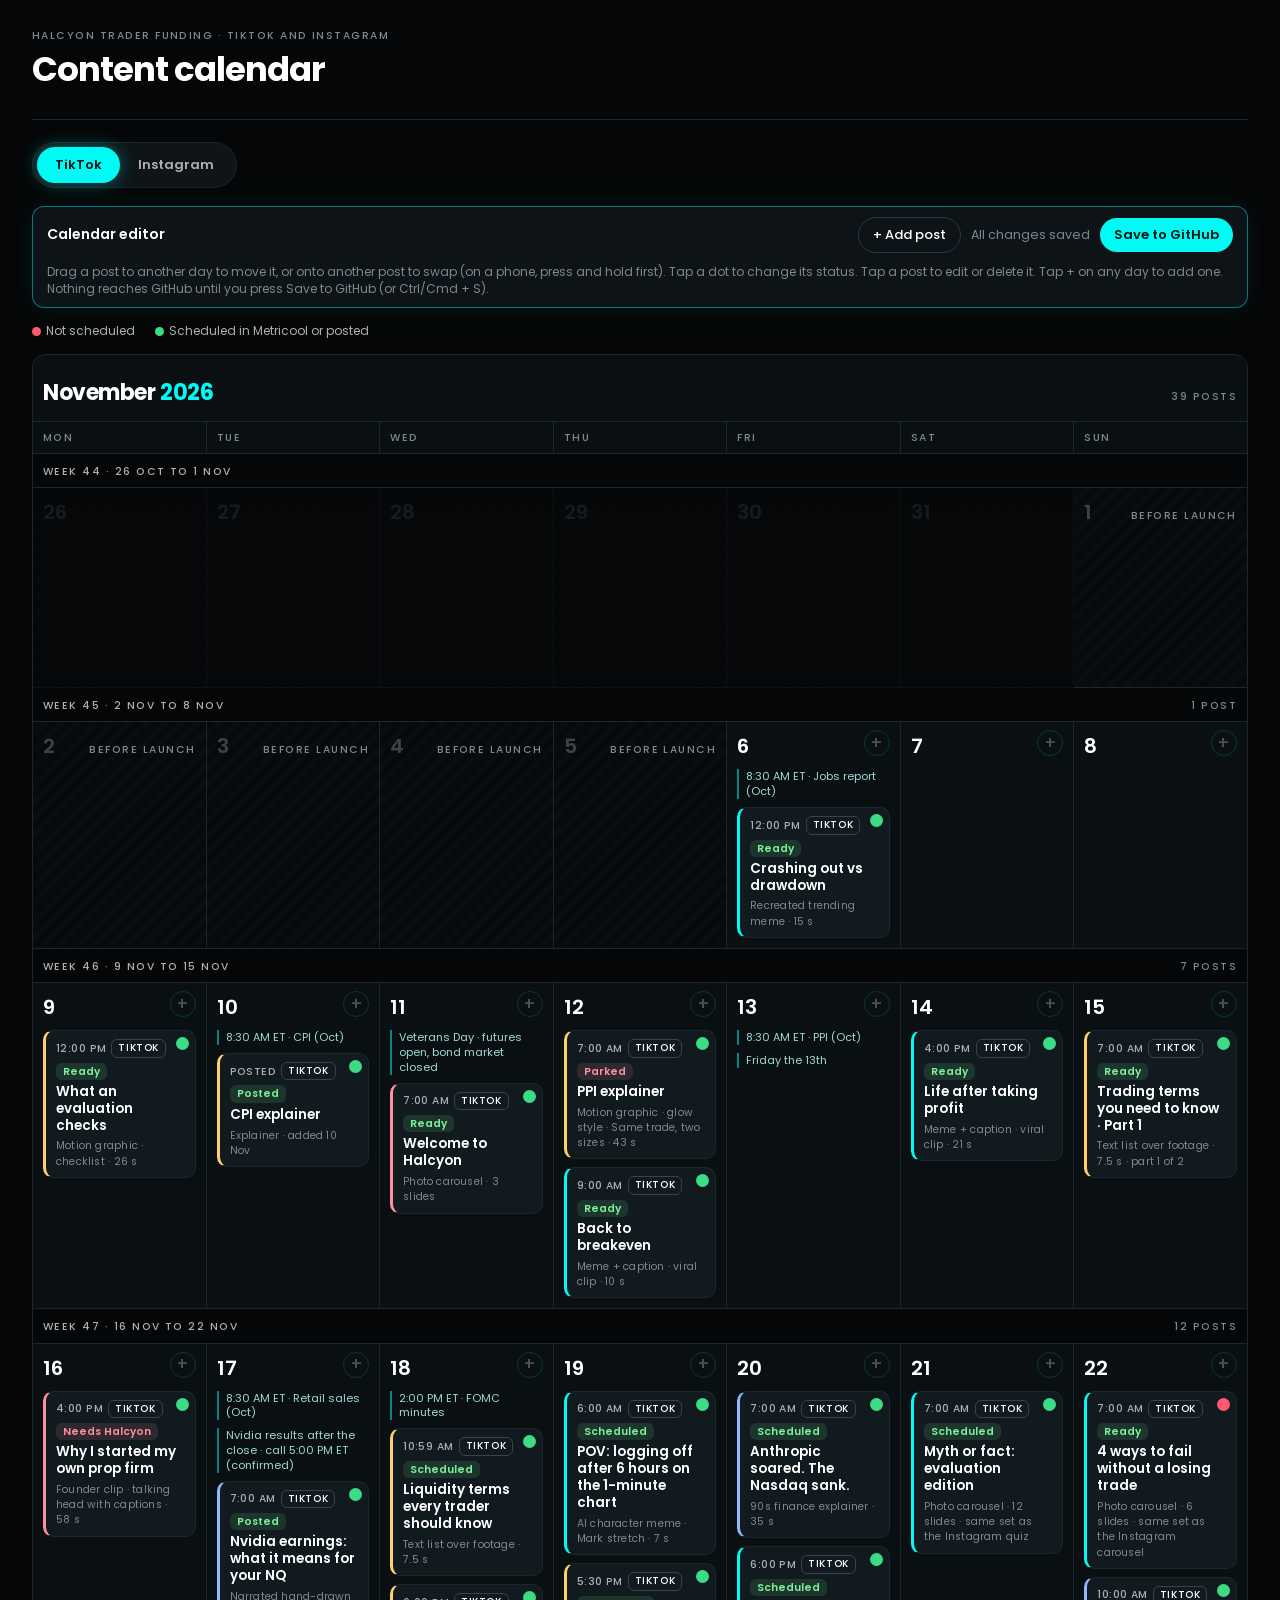
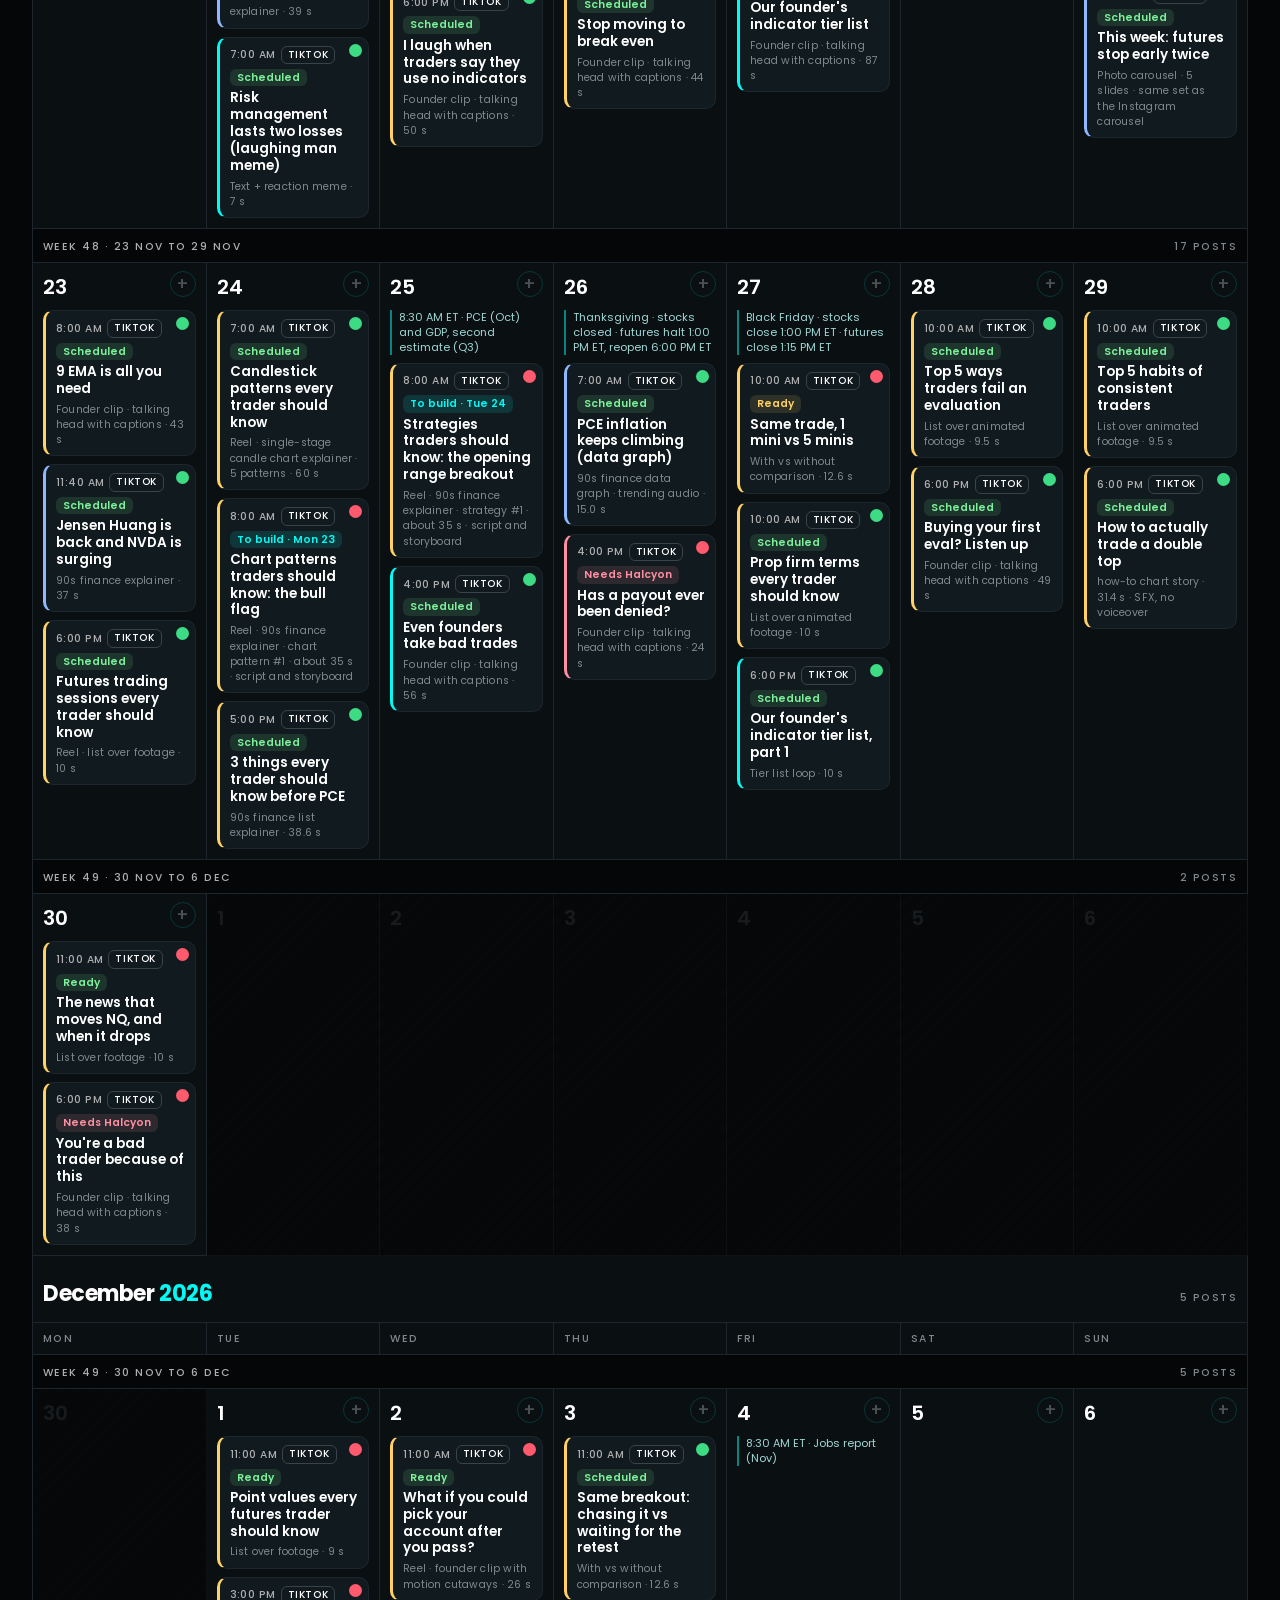
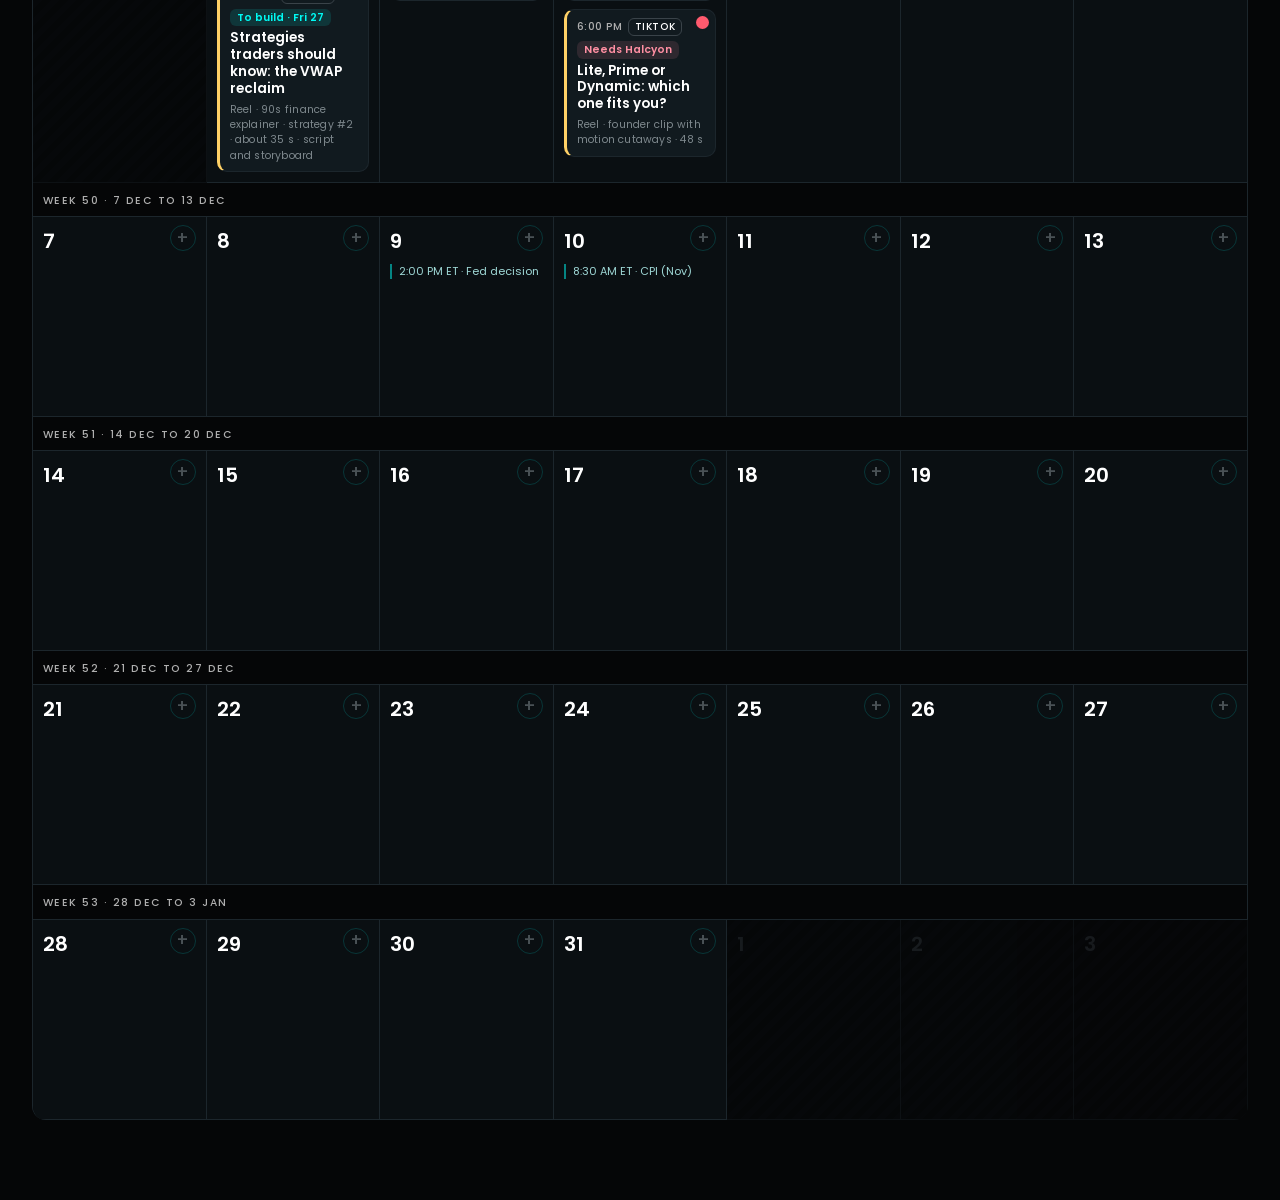
==== commit 604bd408: "Weekend moved to data-backed slots (11 PM, 3 AM, 7 AM MYT) Co-Authored-By: Claude Opus 5.5 <noreply@" ====
--- a/index.html
+++ b/index.html
@@ -118,7 +118,7 @@
 </div>
 <div class="ov" id="ov"></div><aside class="dr" id="dr"></aside><div class="toast" id="toast"></div>
 <script>
-const D = {"posts":[{"id":"T1","platform":"TikTok","date":"2026-11-06","time":"12:00","timeLabel":"12:00 PM ET","myt":"1:00 AM Sat 7 Nov MYT","day":"Post 1","title":"Crashing out vs drawdown","pillar":"Entertainment","format":"Recreated trending meme · 15 s","src":"In brief","status":"Ready","scls":"ok","ctx":"Jobs report day · 8:30 AM ET","why":"The strongest piece we have and the most relatable jobs-report feeling, so it opens the account. It's already made, and midday ET lands after the 8:30 release, when people are laughing at the morning they just had.","todo":["Already made, copy on screen","It's an AI character, so switch on TikTok's AI-generated label"],"dep":null,"fb":null,"fbcap":null,"caption":"When she's crashing out but you're deep in drawdown on jobs report morning 🫠 #NFP #tradinghumor","videos":[{"src":"media/recreate-remake.mp4","label":""}],"slides":[],"reel":null,"story":null},{"id":"T2","platform":"TikTok","date":"2026-11-09","time":"12:00","timeLabel":"12:00 PM ET","myt":"1:00 AM Tue 10 Nov MYT","day":"Post 2","title":"What an evaluation checks","pillar":"Education","format":"Motion graphic · checklist · 26 s","src":"In brief","status":"Ready","scls":"ok","ctx":"Start of the trading week","why":"Already made and the most saveable piece we have. Monday morning is when traders set up their week, so a clear walk through the four rules lands when people are planning. It also breaks up the memes either side of it.","todo":["Already made, latest cut (26 s) with music","Rules checked against Halcyon's published terms: $3,000 target, $2,000 drawdown, 5 minis or 25 micros, flat by 4:45 PM ET"],"dep":null,"fb":null,"fbcap":null,"caption":"What the $50K Halcyon Dynamic evaluation checks: $3,000 target, $2,000 drawdown, 5 minis or 25 micros, flat by 4:45 PM ET 📌 #propfirm #futurestrading","videos":[{"src":"media/edu1-checklist.mp4","label":""}],"slides":[],"reel":null,"story":null},{"id":"T2b","platform":"TikTok","date":"2026-11-12","time":"09:00","timeLabel":"9:00 AM ET","myt":"10:00 PM Thu 12 Nov MYT","day":"Post 6","title":"Back to breakeven","pillar":"Entertainment","format":"Meme + caption · viral clip · 10 s","src":"Added 9 Nov","status":"Ready","scls":"ok","ctx":"Thursday · two days after CPI","why":"A quick laugh for the end of a heavy inflation stretch. Two days after CPI, anyone still stuck on the wrong side of that move knows exactly how this cat feels. Moved to 9:00 AM ET so the PPI explainer can take the 8:00 PM MYT slot.","todo":["Already made","Upload the original file"],"dep":null,"fb":null,"fbcap":null,"caption":"I don't even want profit anymore 🥲 #tradinghumor #daytrading #futurestrading","videos":[{"src":"media/halcyon-back-to-breakeven-cat.mp4","label":""}],"slides":[],"reel":null,"story":null},{"id":"T1b","platform":"TikTok","date":"2026-11-10","time":"06:30","timeLabel":"Posted","myt":"Evening Tue 10 Nov MYT","day":"Post 3","title":"CPI explainer","pillar":"Education","format":"Explainer · added 10 Nov","src":"Added 10 Nov","status":"Posted","scls":"ok","ctx":"CPI day · ahead of the 8:30 AM ET release","why":"Posted on CPI day ahead of the release, so followers know what the number is and why it moves futures before it lands.","todo":["Posted","Check views and watch time in TikTok analytics tomorrow"],"dep":null,"fb":null,"fbcap":null,"fbimg":null,"caption":"Caption as posted on TikTok","videos":[],"slides":[],"reel":null,"story":null,"extra":null,"pub":"posted"},{"id":"T2c","platform":"TikTok","date":"2026-11-11","time":"07:00","timeLabel":"7:00 AM ET","myt":"8:00 PM Wed 11 Nov MYT","day":"Post 4","title":"Welcome to Halcyon","pillar":"Promo","format":"Photo carousel · 3 slides","src":"Redone 11 Nov","status":"Ready","scls":"ok","ctx":"Introduces the account on TikTok","why":"TikTok never had an intro post, so this photo carousel tells new viewers what Halcyon offers before the memes keep coming. It goes out in the morning, three hours before Life after taking profit.","todo":["Post in TikTok photo mode, slides in order","Disclaimer is on slides 2 and 3","Pin it to the top of the profile"],"dep":null,"fb":null,"fbcap":null,"caption":"Three simulated futures evaluations, Dynamic and Lite pass in 1 day and Prime in 3, which one fits you? 🎯 #propfirm #futurestrading","videos":[],"slides":["wc4_1","wc4_2","wc4_3"],"reel":null,"story":null},{"id":"T3","platform":"TikTok","date":"2026-11-14","time":"16:00","timeLabel":"4:00 PM ET","myt":"5:00 AM Sun 15 Nov MYT","day":"Post 7","title":"Life after taking profit","pillar":"Entertainment","format":"Meme + caption · viral clip · 21 s","src":"In brief","status":"Ready","scls":"ok","ctx":"Veterans Day · the day after CPI","why":"Already made. Its calm log-off energy is a nice reset the day after CPI.","todo":["Already made","Check the logo and caption box sit inside TikTok's safe zones"],"dep":null,"fb":null,"fbcap":null,"caption":"Life after taking profit on plan and logging off before the close 😌 #tradingpsychology #daytrading","videos":[{"src":"media/meme3-life-after-profit.mp4","label":""}],"slides":[],"reel":null,"story":null},{"date":"2026-11-12","time":"07:00","timeLabel":"7:00 AM ET","myt":"8:00 PM Thu 12 Nov MYT","title":"PPI explainer","pillar":"Education","format":"Motion graphic · glow style · Same trade, two sizes · 43 s","src":"v2 built 12 Nov","status":"Parked","scls":"dep","dep":"Halcyon OKs the example losses ($5,000 and $1,000) and the \"evaluation over\" wording before 7:00 AM ET Thu 12 (8:00 PM MYT)","fb":["PPI explainer v1 · trader and coach Q and A","Already made and QC'd (47 s). Post it in this slot if Halcyon hasn't signed off by 7:00 AM ET (8:00 PM MYT); v2 then runs with the next 8:30 release."],"fbcap":"Why your chart jumps at 8:30 AM ET: October PPI lands Friday 13 Nov 📌 #futurestrading #PPI","slides":[],"videos":[{"src":"media/halcyon-ppi-v2.mp4","label":"v2 · Same trade, two sizes"}],"reel":null,"story":null,"ctx":"The day before October PPI (Fri 13 Nov, 8:30 AM ET) · posts alongside 18th Street's v24","id":"T4b","platform":"TikTok","why":"Two traders take the same ES trade before PPI, 5 minis against 1. An example 20-point drop takes Trader A to -$5,000, past the $2,000 limit, while Trader B is down $1,000 with half the buffer left. It closes on \"The only difference was size.\" and posts the day before the release. First TikTok on Thursday at 8:00 PM MYT, the evening before the release; Back to breakeven follows two hours later.","todo":["Parked 14 Nov: never signed off and the slot has passed. Rebuild in points before it runs with the next PPI: hero \"-20 pts\", \"5 minis: 2.5x the drawdown\" vs \"1 mini: half the drawdown\", EXAMPLE tag at 28 px, new Alexey voiceover without dollar amounts. Same for the covers (ppiCover A, the question-only one, stays)","Already made: final 43 s render, one AI voice (Alexey) narrates throughout, passed the full QA pass","AI voiceover, so switch on TikTok's AI-generated content label","Re-check the $50K evaluation and $2,000 max drawdown on the live site before posting","Set cover A before posting","Pin a comment: \"Why 5 minis? It's the most the $50K Dynamic evaluation allows at once, and 25 micros are only 2.5 minis in size.\""],"caption":"PPI lands tomorrow at 8:30 AM ET, and in this example the same ES trade ends a $50K evaluation at 5 minis while 1 mini keeps half the $2,000 drawdown ⏰ #PPI #propfirm #futurestrading","day":"Post 5","extra":[["Cover A (chosen 12 Nov)","ppiCoverV2a"]]},{"platform":"TikTok","time":"07:00","timeLabel":"7:00 AM ET","pillar":"Education","src":"Added 11 Nov","status":"Ready","scls":"ok","dep":null,"fb":null,"fbcap":null,"slides":[],"reel":null,"story":null,"id":"T8","date":"2026-11-15","myt":"8:00 PM Sun 15 Nov MYT","title":"Trading terms you need to know · Part 1","format":"Text list over footage · 7.5 s · part 1 of 2","ctx":"Saturday · weekend save slot","why":"Glossary lists like this are among the most saved trading posts on TikTok, and Saturday is when people save things to learn before the week opens. Part 1 covers SL to IFVG, and the Halcyon logo sits on the monitor behind the list.","todo":["Silent file: add a trending sound in-app before posting","Already made","Add it to a TikTok playlist called Trading Terms so Part 2 links straight from it","Pin a comment asking which term should get its own explainer"],"caption":"Part 1 of the trading terms that confuse every new trader, SL to IFVG, save it and send it to the friend still asking what a killzone is 📌 #tradingterms #futurestrading #daytrading","videos":[{"src":"media/trading-terms-part-1.mp4","label":"Part 1 · SL to IFVG"}],"day":"Post 8"},{"id":"T31","platform":"TikTok","date":"2026-11-19","time":"06:00","timeLabel":"6:00 AM ET","myt":"7:00 PM Thu 19 Nov MYT","title":"POV: logging off after 6 hours on the 1-minute chart","pillar":"Entertainment","format":"AI character meme · Mark stretch · 7 s","src":"Added 16 Nov","status":"Scheduled","scls":"ok","ctx":"Thursday · moved by Gabriel","why":"Mark gets up from the desk and does the huge stretch from the viral car-ride meme (2.9M likes). Gabriel moved it to Thu 19 at 7:00 PM MYT (18 Nov). Part of the no-logo test: no Halcyon branding on screen or in the caption.","todo":["Rescheduled in Metricool by Gabriel (18 Nov) for 7:00 PM Thu 19 MYT, still a notification post with TikTok's AI-generated label on. Metricool's app pings you then to add a trending sound and post","Made 16 Nov: Genjutsu on a reshoot of the stretch, Mark with the hoodie logo removed, new lived-in bedroom trading room","Mark's sleeves came out short and the hoodie rides up during the stretch. A long-sleeve fix may replace this file before it posts","Silent file: add a trending sound in-app before posting (the original uses Better in Stereo)","AI character, so switch on TikTok's AI-generated label","No-logo test: keep Halcyon out of the caption and the pinned comment, and compare views with similar posts that show the logo"],"dep":null,"fb":null,"fbcap":null,"caption":"Six hours on the 1-minute chart and my back filed a complaint 😮‍💨 #tradinghumor #futurestrading #daytrader","videos":[{"src":"media/mark-logging-off-stretch.mp4","label":""}],"slides":[],"reel":null,"story":null,"day":"Post 14","pub":"posted"},{"platform":"TikTok","time":"10:59","timeLabel":"10:59 AM ET","pillar":"Education","src":"Added 11 Nov","status":"Scheduled","scls":"ok","dep":null,"fb":null,"fbcap":null,"slides":[],"reel":null,"story":null,"id":"T9","date":"2026-11-18","myt":"11:59 PM Wed 18 Nov MYT","title":"Liquidity terms every trader should know","format":"Text list over footage · 7.5 s","ctx":"Wednesday · pushed live on Gabriel's call","why":"A standalone save post. It lists the ICT liquidity terms, VI to PDL, which traders mix up most and search for by name, so the caption leads with those keywords. Gabriel pushed it live on Wed 18, alongside the trading terms Reel on Instagram.","todo":["Gabriel is posting it from the TikTok app on Wed 18 (11:59 PM MYT auto-publish post moved back to a Metricool draft). File: liquidity-terms-sound.mp4 with Gabriel's audio from 3 s in, -14 LUFS","No hashtags: the caption carries the search keywords (trading terms, ICT, liquidity sweep, buyside and sellside liquidity, futures trading)","No-logo week: the Halcyon logo sits on the monitor behind the list. Fine to post, but it isn't a clean test of the no-logo experiment"],"caption":"Liquidity trading terms you need to know: ICT terms from volume imbalance and liquidity sweep to buyside and sellside liquidity, equal highs and previous day low. Save it for your next futures trading session 📌","videos":[{"src":"media/liquidity-terms-sound.mp4","label":"Liquidity terms · VI to PDL · with Gabriel's sound from 3 s"}],"day":"Post 12","pub":"posted"},{"id":"I1","platform":"Instagram","date":"2026-11-06","time":"08:00","timeLabel":"8:00 AM ET","myt":"9:00 PM Fri 6 Nov MYT","day":"Launch","title":"Welcome to Halcyon (old version)","pillar":"Launch","format":"Welcome · carousel · 5 slides","src":"IG drafts","status":"Ready","scls":"ok","ctx":"First post on the new account","why":"A new account's first post should tell people who it is before the jokes start. It goes up first and stays pinned, so anyone landing on the profile later still sees it at the top.","todo":["Replaced by the new 3-slide Welcome post on Wed 11 Nov","Archive this post and unpin it once the new one is live"],"dep":null,"fb":null,"fbcap":null,"fbimg":null,"caption":"Welcome to Halcyon 👋\n\nThree simulated evaluations for futures traders, so you can pick the one that fits how you trade.\n\nDynamic lets you choose a 50K to 150K reward account after you pass. Lite is the fastest path, in 25K, 50K or 150K. Prime is our most popular, with an end of day drawdown.\n\n👉 Not sure which one fits? Ask us in Discord: link in bio\n\nHalcyon offers simulated educational accounts. Results not guaranteed. T&C apply.\n\n#futurestrading #propfirm #daytrading","videos":[],"slides":[],"reel":null,"story":null,"extra":[["Highlight covers for the profile","hlSheet"]]},{"id":"I2","platform":"Instagram","date":"2026-11-07","time":"10:00","timeLabel":"10:00 AM ET","myt":"11:00 PM Sat 7 Nov MYT","day":"Post 1","title":"How many points is your drawdown?","pillar":"Education","format":"Explainer · carousel · 6 slides","src":"IG drafts","status":"Ready","scls":"ok","ctx":"Weekend · people plan their week","why":"The most saveable slot of the week. It turns the $2,000 drawdown into 40 ES points or 400 MES points, and it's the second pinned post.","todo":["Already made","Story goes up an hour after the post, with the link sticker on the post card"],"dep":null,"fb":null,"fbcap":null,"fbimg":null,"caption":"How many points is your drawdown? 📏\nOn one ES, $2,000 is 40 points. On one MES it's 400.\nWednesday the S&P moved 119.7 points, so the contract you pick decides whether that's a normal day or the end of the account.\nSave this before you size your next trade.\n\n👉 Questions on sizing? Ask in our Discord: link in bio\n\nHalcyon offers simulated educational accounts. Results not guaranteed. T&C apply.\n#futurestrading #ES #riskmanagement #propfirm","videos":[],"slides":["etA_1","etA_2","etA_3","etA_4","etA_5","etA_6"],"reel":null,"story":["40 pts big number","bnC","11:00 AM ET, an hour after the post. Link sticker on the post card."],"extra":[]},{"id":"I3","platform":"Instagram","date":"2026-11-08","time":"10:00","timeLabel":"10:00 AM ET","myt":"11:00 PM Sun 8 Nov MYT","day":"Post 2","title":"This week: inflation week","pillar":"News","format":"This week · carousel · 5 slides","src":"IG drafts","status":"Ready","scls":"ok","ctx":"Sunday · week ahead","why":"Sunday is when traders map out the week, and this one has CPI on Tuesday and PPI on Friday with a bond holiday between. It starts the weekly Sunday habit that the news pillar is built on.","todo":["Saturday: re-check release times and the Monday earnings"],"dep":null,"fb":null,"fbcap":null,"fbimg":null,"caption":"Inflation week is here 🗓️\nCPI lands Tuesday at 8:30 AM ET and PPI follows on Friday, with a bond holiday in between.\nPlan your trade before 8:30, or give yourself permission to sit it out.\nSave this so Tuesday doesn't sneak up on you.\n\n👉 Plan the week with us in our Discord: link in bio\n\nHalcyon offers simulated educational accounts. Results not guaranteed. T&C apply.\n#futurestrading #CPI #economiccalendar #daytrading","videos":[],"slides":["wkA_1","wkA_2","wkA_3","wkA_4","wkA_5"],"reel":null,"story":["CPI countdown","stBp","11:00 AM ET. Countdown sticker to CPI, Tue 8:30 AM ET, plus a link sticker to the post."],"extra":[]},{"id":"I4b","platform":"Instagram","date":"2026-11-10","time":"06:30","timeLabel":"Posted","myt":"Evening Tue 10 Nov MYT","day":"Feed","title":"CPI explainer","pillar":"Education","format":"Explainer · added 10 Nov","src":"Added 10 Nov","status":"Posted","scls":"ok","ctx":"CPI day · ahead of the 8:30 AM ET release","why":"Posted on CPI day ahead of the release, so followers know what the number is and why it moves futures before it lands.","todo":["Posted","Check reach and saves in Insights tomorrow"],"dep":null,"fb":null,"fbcap":null,"fbimg":null,"caption":"Caption as posted on Instagram","videos":[],"slides":[],"reel":null,"story":null,"extra":null,"pub":"posted"},{"id":"I4","platform":"Instagram","date":"2026-11-10","time":"12:00","timeLabel":"12:00 PM ET","myt":"1:00 AM Wed 11 Nov MYT","day":"Post 3","title":"CPI day: every market's mood","pillar":"News","format":"Market mood · single","src":"IG template","status":"Ready","scls":"ok","ctx":"CPI day · 8:30 AM ET","why":"Same-day news told the playful way: each market gets a mood for CPI morning, with its real move. It's the first time the account reports news live, so people learn to check it on release days.","todo":["Built on the day from the Market mood template with moves near the 9:30 AM ET open","Moves in points or percent only","Scheduled for 12:00 PM ET"],"dep":null,"fb":null,"fbcap":null,"fbimg":null,"caption":"CPI day, every market's mood 🫠\nCPI came in hot at 8:30 AM ET, up 0.4% on the month against 0.3% expected.\nThe Dow held up best, and the Nasdaq had the roughest morning, down about 1%.\nWhich one matched yours?\n\n👉 Share your CPI day in our Discord: link in bio\n\n#CPI #futurestrading #tradinghumor #daytrading","videos":[],"slides":["mdCPI"],"reel":null,"story":["CPI hot or cool poll","stCp","8:00 AM ET, before the release. Poll sticker: Hot / Cool."],"extra":[]},{"id":"I5a","platform":"Instagram","date":"2026-11-11","time":"08:00","timeLabel":"8:00 AM ET","myt":"9:00 PM Wed 11 Nov MYT","day":"Launch","title":"Welcome to Halcyon (pinned)","pillar":"Launch","format":"Welcome · carousel · 3 slides","src":"Redone 11 Nov","status":"Ready","scls":"ok","ctx":"Replaces the original welcome post","why":"The new 3-slide welcome introduces all three evaluations, Dynamic, Lite and Prime, so anyone landing on the profile sees what Halcyon offers first. It goes up early, ahead of the first accounts clip that evening, and gets pinned to the top.","todo":["Post, then pin it to the top of the grid","Archive the old 6 Nov welcome post and unpin it","Re-pin the drawdown explainer next to it"],"dep":null,"fb":null,"fbcap":null,"fbimg":null,"caption":"Welcome to Halcyon 👋\n\nThree simulated evaluations for futures traders, so you can pick the one that fits how you trade.\n\nDynamic lets you choose a 50K to 150K reward account after you pass. Lite is the fastest path, in 25K, 50K or 150K. Prime is our most popular, with an end of day drawdown.\n\n👉 Not sure which one fits? Ask us in Discord: link in bio\n\nHalcyon offers simulated educational accounts. Results not guaranteed. T&C apply.\n\n#futurestrading #propfirm #daytrading","videos":[],"slides":["wc4_1","wc4_2","wc4_3"],"reel":null,"story":null,"extra":[["Highlight covers for the profile","hlSheet"]]},{"id":"I6","platform":"Instagram","date":"2026-11-21","time":"07:00","timeLabel":"7:00 AM ET","myt":"8:00 PM Sat 21 Nov MYT","day":"Post 4","title":"Myth or fact: evaluation edition","pillar":"Entertainment","format":"Play-along quiz · carousel · 12 slides · kit v2","src":"IG drafts","status":"Scheduled","scls":"ok","ctx":"Saturday","why":"A play-along quiz that asks for scores in the comments, the easiest way to get a new account talking. Rebuilt 20 Nov in kit v2: each claim gets a question slide, then the answer and the rule on the next, so people can actually play along and keep score.","todo":["Moved 20 Nov to 8:00 PM Sat 21 MYT (7:00 AM ET) in Metricool to free Friday 8 PM for the Anthropic IPO reel, auto-publish"],"dep":null,"fb":null,"fbcap":null,"fbimg":null,"caption":"Myth or fact: the $50K evaluation edition 🤔\n\n- Five claims about the evaluation, from the 1 trading day minimum to micros vs minis\n- Each claim gets its own slide, and the answer with the rule comes on the next swipe\n- The answer key is on the last slide\n\nMake your call before you swipe, and be honest with yourself.\n\nWhat did you score out of 5?\n\n👉 Check every rule with us in our Discord: link in bio\n\nHalcyon offers simulated educational accounts. Results not guaranteed. T&C apply.","videos":[],"slides":["mfA_1","mfA_2","mfA_3","mfA_4","mfA_5","mfA_6","mfA_7","mfA_8","mfA_9","mfA_10","mfA_11","mfA_12"],"reel":null,"story":["Ask us anything + 4:45 PM big number","stEp","12:00 PM ET: question sticker about the evaluation. Then the 4:45 PM big number card, linked to the post. Answer the best questions in Friday's Stories, checked against the rules."],"extra":[["Second Story frame","bnB"]],"pub":"scheduled"},{"date":"2026-11-12","time":"07:00","timeLabel":"7:00 AM ET","myt":"8:00 PM Thu 12 Nov MYT","title":"PPI explainer","pillar":"Education","format":"Motion graphic · glow style · Same trade, two sizes · 43 s","src":"v2 built 12 Nov","status":"Parked","scls":"dep","dep":"Halcyon OKs the example losses ($5,000 and $1,000) and the \"evaluation over\" wording before 7:00 AM ET Thu 12 (8:00 PM MYT)","fb":["PPI explainer v1 · trader and coach Q and A","Already made and QC'd (47 s). Post it with its own caption if Halcyon hasn't signed off by 7:00 AM ET (8:00 PM MYT)."],"fbcap":"⏰ Why your chart goes wild at 8:30 AM ET\n\n- October PPI lands Friday 13 Nov at 8:30 AM ET\n- PPI tracks what businesses get paid before goods reach the shelves\n- Price tends to react to the gap between the forecast and the actual number, in either direction\n\nBig news, small size.\n\nEver been stopped out right at 8:30?\n\n👉 Ask in our Discord: link in bio\n\nVoiceover generated with AI. Halcyon offers simulated educational accounts. Results not guaranteed. T&C apply.","slides":[],"videos":[{"src":"media/halcyon-ppi-v2.mp4","label":"v2 · Same trade, two sizes"}],"reel":null,"story":null,"ctx":"The day before October PPI (Fri 13 Nov, 8:30 AM ET) · posts alongside 18th Street's v24","id":"I7a","platform":"Instagram","why":"Cross-posted as a Reel at the same time as the TikTok, the day before the release. Friday's group chat recap then fills in the actual PPI numbers.","todo":["Parked 14 Nov: never signed off and the slot has passed. Rebuild in points before it runs with the next PPI: hero \"-20 pts\", \"5 minis: 2.5x the drawdown\" vs \"1 mini: half the drawdown\", EXAMPLE tag at 28 px, new Alexey voiceover without dollar amounts. Same for the covers (ppiCover A, the question-only one, stays)","Scheduled in Metricool for 8:00 PM MYT (7:00 AM ET) as a Reel with cover A and the AI label on. If Halcyon hasn't signed off by then, delete it in Metricool and post v1 instead","Same video as the TikTok, upload the original file so there is no TikTok watermark","Re-check the $50K evaluation and $2,000 max drawdown on the live site before posting","Pin a comment: \"Why 5 minis? It's the most the $50K Dynamic evaluation allows at once, and 25 micros are only 2.5 minis in size.\""],"caption":"⏱️ Would your $50K evaluation survive 8:30 AM ET tomorrow?\n\n- Two traders take the same long ES trade right before PPI\n- Trader A goes in with 5 minis, Trader B with 1\n- In this example ES drops 20 points, and Trader A is down $5,000, past the $2,000 max drawdown\n- Trader B is down $1,000 with half the buffer left\n\nThe only difference was size.\n\nOctober PPI lands tomorrow, Friday 13 Nov, at 8:30 AM ET.\n\nOn news mornings, are you Trader A or Trader B?\n\n👉 Talk sizing with us in our Discord: link in bio\n\nExample only, not a prediction. Voiceover generated with AI. Halcyon offers simulated educational accounts. Results not guaranteed. T&C apply.","day":"Reel","extra":[["Cover A (chosen 12 Nov)","ppiCoverV2a"]],"pub":"scheduled"},{"id":"I9n","platform":"Instagram","date":"2026-11-13","time":"06:00","timeLabel":"6:00 AM","myt":"7:00 PM Fri 13 Nov MYT","day":"Feed","title":"The open gapped 4x your drawdown (Nvidia CEO exit)","pillar":"News","format":"News explainer · carousel · 7 slides · AI images on 1, 2, 6 · rebuilt 13 Nov","src":"Added 13 Nov","status":"Scheduled","scls":"ok","ctx":"The day after Nvidia announced Jensen Huang's resignation · PPI day","why":"Rebuilt on 13 Nov with every number re-sourced. Nvidia announced Huang's resignation on Thu 12 Nov; NVDA fell 8.6% after hours on Wed as exit reports broke and closed down 4.34% on Thu. The Nasdaq 100 opened 420 points below Wednesday's close, about 4 drawdowns on 1 NQ mini in a $50K evaluation, then took back 335 points by the close. Replaces the 5:00 PM MYT version (deleted), whose NQ figure (246 points) couldn't be re-sourced.","todo":["Scheduled in Metricool for 7:00 PM MYT (6:00 AM ET) as a 7-slide carousel, AI label on","Spot-check the Nasdaq 100 open (27,953.91) on Yahoo Finance's ^NDX history","Reply to comments answering the single-stock news question","Check reach, saves and shares in Insights tomorrow"],"dep":null,"fb":null,"fbcap":null,"fbimg":null,"caption":"📉 The Nasdaq 100 opened 420 points lower after Nvidia's CEO resigned\n\n- Nvidia announced on Thursday 12 Nov that Jensen Huang stepped down as CEO, effective immediately, with CFO Colette Kress as interim CEO\n- NVDA fell 8.6% after hours on Wednesday as reports of his exit broke, then closed down 4.34% on Thursday\n- The Nasdaq 100 opened 420 points below Wednesday's close and took back 335 of them by the close\n- On a $50K evaluation, the $2,000 drawdown is 100 NQ points on 1 mini, so that gap was about 4 drawdowns\n\nHalcyon accounts must be flat by 4:45 PM ET, with no overnight holds.\n\nDo you check single-stock news before trading NQ?\n\n👉 Tell us in our Discord: link in bio\n\nHalcyon offers simulated educational accounts. Results not guaranteed. T&C apply.","videos":[],"slides":["nvC_1","nvC_2","nvC_3","nvC_4","nvC_5","nvC_6","nvC_7"],"reel":null,"story":null,"extra":null,"pub":null},{"id":"I8","platform":"Instagram","date":"2026-11-14","time":"10:00","timeLabel":"10:00 AM ET","myt":"11:00 PM Sat 14 Nov MYT","day":"Post 5","title":"The Halcyon trading week","pillar":"Education","format":"Explainer · single · polished 13 Nov","src":"IG drafts","status":"Ready","scls":"ok","ctx":"Weekend · save-for-later slot","why":"A weekend save: when the futures week opens and closes, the daily break, and the 4:45 PM ET flat rule as the one loud number. Redesigned 13 Nov in Poppins after a design review, and scheduled for 10:00 AM ET, Metricool's best Saturday slot for the account.","todo":["14 Nov: the pink rule row is now cyan (one accent). Metricool updated with this file on 14 Nov","Scheduled in Metricool for Sat 14 at 10:00 AM ET (11:00 PM MYT)"],"dep":null,"fb":null,"fbcap":null,"fbimg":null,"caption":"A Halcyon trading week, start to finish ⏰\n\n- The futures week opens Sunday at 6:00 PM ET\n- There's a daily break from 5:00 to 6:00 PM ET\n- The week closes Friday at 5:00 PM ET\n\nHalcyon accounts need to be flat by 4:45 PM ET, 15 minutes before the daily break.\n\nWhich time catches you out the most?\n\n👉 More rules, explained simply, in our Discord: link in bio\n\nHalcyon offers simulated educational accounts. Results not guaranteed. T&C apply.","videos":[],"slides":["khA2"],"reel":null,"story":null,"extra":[],"pub":"scheduled"},{"id":"I9","platform":"Instagram","date":"2026-11-15","time":"10:00","timeLabel":"10:00 AM ET","myt":"11:00 PM Sun 15 Nov MYT","day":"Post 7","title":"This week: Nvidia reports Tuesday night","pillar":"News","format":"This week · carousel · 5 slides","src":"IG drafts","status":"Ready","scls":"ok","ctx":"Sunday · week ahead","why":"The weekly Sunday habit, week two. Tuesday has retail sales at 8:30 AM ET and Nvidia's results after the close (confirmed by Nvidia), then the Fed minutes on Wednesday at 2:00 PM ET.","todo":["14 Nov: pink rule cards on slides 3 and 5 are now cyan. Metricool updated with this file on 14 Nov","Scheduled in Metricool for Sun 15 at 10:00 AM ET (11:00 PM MYT)","Built and design-reviewed 13 Nov; dates checked against Nvidia IR, the Census retail sales schedule and the Fed's minutes date"],"dep":null,"fb":null,"fbcap":null,"fbimg":null,"caption":"Nvidia reports Tuesday night 📅\n\n- Retail sales land Tuesday at 8:30 AM ET\n- Nvidia's results come after Tuesday's 4:00 PM ET close\n- The Fed minutes follow on Wednesday at 2:00 PM ET\n\nHalcyon accounts must be flat by 4:45 PM ET, so nobody holds through Nvidia's report.\n\nWhich one are you watching this week?\n\n👉 Plan the week with us in our Discord: link in bio\n\nHalcyon offers simulated educational accounts. Results not guaranteed. T&C apply.","videos":[],"slides":["wkC_1","wkC_2","wkC_3","wkC_4","wkC_5"],"reel":null,"story":null,"extra":[],"pub":"scheduled"},{"id":"R1","platform":"Instagram","date":"2026-11-06","time":"18:00","timeLabel":"6:00 PM ET","myt":"7:00 AM Sat 7 Nov MYT","day":"Reel","title":"Crashing out vs drawdown","pillar":"Entertainment","format":"Reel · recreated trending meme · 15 s","src":"TikTok drafts","status":"Ready","scls":"ok","ctx":"Jobs report day · evening scroll","why":"Already made and the strongest relatable piece, posted as a Reel the same day as the TikTok. One feed post and one Reel keeps launch day at two posts.","todo":["Already made, upload the original file so there is no TikTok watermark","It's an AI character, so keep the AI label on"],"dep":null,"fb":null,"fbcap":null,"fbimg":null,"caption":"When she's crashing out but you're deep in drawdown 🫠\nThe jobs report hit at 8:30 AM ET and your account has been red ever since.\nYou're nodding along, but your mind is still on that drawdown floor.\nThe character is AI. The drawdown is painfully real.\n\n👉 Share your jobs day in our Discord: link in bio\n\n#NFP #tradinghumor #daytrading","videos":[{"src":"media/recreate-remake.mp4","label":""}],"slides":[],"reel":null,"story":null,"extra":[]},{"id":"R2","platform":"Instagram","date":"2026-11-07","time":"18:00","timeLabel":"6:00 PM ET","myt":"7:00 AM Sun 8 Nov MYT","day":"Reel","title":"Life after taking profit","pillar":"Entertainment","format":"Reel · viral clip + caption · 21 s","src":"TikTok drafts","status":"Ready","scls":"ok","ctx":"Saturday evening","why":"Already made, so it goes out early. After a morning explainer, a calm log-off meme keeps the day light.","todo":["Already made, upload the original file so there is no TikTok watermark"],"dep":null,"fb":null,"fbcap":null,"fbimg":null,"caption":"Life after taking profit on plan 😌\nYou hit your target, closed the trade and logged off before the close.\nNo revenge trade, no one more look at the chart, just a quiet evening.\nWhen did you last walk away on a green day?\n\n👉 Share your best log-off moment in our Discord: link in bio\n\n#tradingpsychology #daytrading #futurestrading","videos":[{"src":"media/meme3-life-after-profit.mp4","label":""}],"slides":[],"reel":null,"story":null,"extra":[]},{"id":"R3","platform":"Instagram","date":"2026-11-09","time":"18:00","timeLabel":"6:00 PM ET","myt":"7:00 AM Tue 10 Nov MYT","day":"Reel","title":"What an evaluation checks","pillar":"Education","format":"Reel · motion graphic · checklist · 26 s","src":"TikTok drafts","status":"Ready","scls":"ok","ctx":"Start of the trading week","why":"Already made. It goes out the same day as the TikTok, with a meme the evening before and the CPI news after, so no two rules posts sit side by side.","todo":["Already made, latest 26 s cut, upload the original file so there is no TikTok watermark","Rules checked against Halcyon's published terms"],"dep":null,"fb":null,"fbcap":null,"fbimg":null,"caption":"What the $50K Halcyon Dynamic evaluation checks 📌\nProfit target: $3,000.\nMax drawdown: $2,000, trailing or end of day.\nContract limit: 5 minis or 25 micros at any one time.\nSession close: flat by 4:45 PM ET, no overnight holds.\nSave this so day one feels calm.\n\n👉 Questions about the rules? Ask in our Discord: link in bio\n\nHalcyon offers simulated educational accounts. Results not guaranteed. T&C apply.\n#propfirm #futurestrading #daytrading","videos":[{"src":"media/edu1-checklist.mp4","label":""}],"slides":[],"reel":null,"story":null,"extra":[]},{"id":"R1b","platform":"Instagram","date":"2026-11-10","time":"03:00","timeLabel":"Posted","myt":"Afternoon Tue 10 Nov MYT","day":"Trial Reel","title":"Crashing out vs drawdown · Trial Reel","pillar":"Entertainment","format":"Trial Reel · recreated trending meme · 15 s","src":"Posted 10 Nov","status":"Posted","scls":"ok","ctx":"Trial Reels test · shown to non-followers first","why":"Posted as a Trial Reel so the clip reaches people who don't follow the account yet. The text was removed from the original so new hooks could be tested in the edit app.","todo":["Posted with the hook \"When she's crashing out but you're at your stop loss\"","Check reach to non-followers in Insights after 24 hours","AI character, so keep the AI label on"],"dep":null,"fb":null,"fbcap":null,"fbimg":null,"caption":"When she asks if you're listening but you still have a trade open","videos":[{"src":"media/crashing-out-no-captions.mp4","label":""}],"slides":[],"reel":null,"story":null,"extra":[],"pub":"posted"},{"id":"R2b","platform":"Instagram","date":"2026-11-14","time":"18:00","timeLabel":"6:00 PM ET","myt":"7:00 AM Sun 15 Nov MYT","day":"Reel","title":"Back to breakeven","pillar":"Entertainment","format":"Reel · viral clip + caption · 10 s","src":"Added 9 Nov","status":"Ready","scls":"ok","ctx":"Sunday · evening scroll","why":"The same meme as Thursday's TikTok, posted as the Sunday evening Reel. It moved off Thursday to make room for the PPI explainer, and sits two days after the Friday the 13th cat Reel so the two cat jokes don't run back to back.","todo":["Scheduled in Metricool for Sun 15 at 6:00 PM ET (7:00 AM Mon MYT) as a Reel"],"dep":null,"fb":null,"fbcap":null,"fbimg":null,"caption":"I don't even want profit anymore, just get me back to breakeven 🥲","videos":[{"src":"media/halcyon-back-to-breakeven-cat.mp4","label":""}],"slides":[],"reel":null,"story":null,"extra":[],"pub":"scheduled"},{"id":"R4","platform":"Instagram","date":"2026-11-22","time":"18:00","timeLabel":"6:00 PM ET","myt":"7:00 AM Mon 23 Nov MYT","day":"Reel","title":"Friday the 13th chart meme","pillar":"Entertainment","format":"Trial Reel · faceless chart meme · 7 s","src":"TikTok drafts","status":"Posted","scls":"ok","ctx":"Friday the 13th","why":"A free, timely Reel that only works today. Two Nvidia carousels already went out on Friday, so this goes as a Trial Reel to keep the feed at two posts.","todo":["Posted 13 Nov. The file here was updated 14 Nov (hook readable at frame 0) for any repost","Built 13 Nov in the glow style, scheduled in Metricool","Posted as a Trial Reel because two feed posts already went out today"],"dep":null,"fb":null,"fbcap":null,"fbimg":null,"caption":"Friday the 13th and a black cat just walked across the candles 🍀\n\nWhat's your trading superstition?","videos":[{"src":"media/friday13-chart-meme.mp4","label":""}],"slides":[],"reel":null,"story":null,"extra":[],"pub":"scheduled"},{"id":"R5","platform":"Instagram","date":"2026-11-19","time":"18:00","timeLabel":"6:00 PM ET","myt":"7:00 AM Fri 20 Nov MYT","day":"Reel","title":"Halcyon Dynamic · Option D","pillar":"Promo","format":"Reel · motion promo · 25 s","src":"TikTok drafts","status":"Needs Halcyon","scls":"dep","ctx":"Promo day · same day as the TikTok","why":"Moved from Mon 16 with the TikTok, so the offer reads the same on both apps on the same day. It's the week's only promo; the four cards carousel waits until Tue 24 so promos stay apart.","todo":["14 Nov: \"Passed your eval? Cool, my guy.\" now readable from frame 0","Already made, latest 25 s cut with music"],"dep":"Halcyon confirms \"no daily loss limit\" and the rest of the wording, plus compliance review, by Tue 17","fb":["What an evaluation checks · Four numbers","The faster cut of the evaluation explainer. Already made, nothing to approve. Friday's points carousel also covers the feed if this slips."],"fbcap":null,"fbimg":null,"caption":"Halcyon Dynamic $50K in 25 seconds 🎯\n$3,000 profit target.\n$2,000 max drawdown.\n1 trading day minimum.\nNo daily loss limit.\nPass first, then pick the reward account that fits how you trade.\n\n👉 Questions first? Our Discord is open: link in bio\n\nHalcyon offers simulated educational accounts. Results not guaranteed. T&C apply.","videos":[{"src":"media/promo-dynamic-v2D_voice.mp4","label":""}],"slides":[],"reel":null,"story":null,"extra":[]},{"id":"R8","platform":"Instagram","date":"2026-11-11","time":"18:00","timeLabel":"6:00 PM ET","myt":"7:00 AM Thu 12 Nov MYT","day":"Reel","title":"Worried about payouts before you pass?","pillar":"Education","format":"Reel · founder clip with motion cutaways · 54 s","src":"Founder clip · cut from Steve's \"How Halcyon accounts work\" video","status":"Ready","scls":"ok","ctx":"The evening of the pinned Welcome post","why":"Accounts clip 1 of 3 and the broadest hook of the set. It is the second post today and follows the Welcome carousel that introduces the three evaluations by going deeper on Lite.","todo":["Already made, final v3 render","No prices on screen or in the speech","Confirm with Halcyon that Lite is still sold (our site notes only found it in the help centre)"],"dep":null,"fb":null,"fbcap":null,"fbimg":null,"caption":"Worried about payouts before you've passed? 👀\n\n- Steve breaks down why passing the evaluation comes first\n- Halcyon Lite comes in two models: with an activation fee and without one\n- With the activation fee there's no daily loss limit, no consistency rule and no minimum hold time\n- You only pay the activation fee once you pass\n\nPass first, and the payout conversation gets a lot more fun.\n\nWhich part of the evaluation trips you up the most?\n\n👉 Ask us about Lite in our Discord: link in bio\n\nHalcyon offers simulated educational accounts. Results not guaranteed. T&C apply.","videos":[{"src":"media/accounts-1-passing-first.mp4","label":""}],"slides":[],"reel":null,"story":null,"extra":[]},{"id":"R9","platform":"Instagram","date":"2026-12-03","time":"18:00","timeLabel":"6:00 PM ET","myt":"7:00 AM Fri 4 Dec MYT","day":"Reel","title":"Lite, Prime or Dynamic: which one fits you?","pillar":"Education","format":"Reel · founder clip with motion cutaways · 48 s","src":"Founder clip · cut from Steve's \"How Halcyon accounts work\" video","status":"Needs Halcyon","scls":"dep","ctx":"Parked until Halcyon signs off (moved off Fri 27 Nov)","why":"Founder clips were our strongest format last week: the tier list did 2,011 Instagram views and 319 on TikTok, and the no-indicators clip 1,125 and 194. Opinions and rankings beat soft stories. Black Friday is when people compare offers, and this one walks through Lite, Prime and Dynamic with no discount or countdown.","todo":["Already made, final v3 render","Steve says prices out loud ($46, about $45 plus about $90, $130 all in) and they are in the captions","Founder clip 1 lost 82% of viewers in 3 seconds: check that this cut opens on Steve's strongest line with the question card at frame 0"],"dep":"Halcyon confirms the spoken prices and that Lite and Prime are still sold, by Tue 24","fb":["Pick after you pass (founder clip, ready), then the prop firm terms list","Use Pick after you pass for the first founder clip Halcyon hasn't cleared, so the slot stays a founder clip. After that, the spare prop firm terms list (built Wed 25) covers it. Move the uncleared clip to next week."],"fbcap":null,"fbimg":null,"caption":"Lite, Prime or Dynamic: which one fits you?\n\n- Prime has an end of day drawdown, no daily loss limit and no minimum hold time, and you pay after you pass\n- Dynamic suits more seasoned traders who want to choose their reward account\n- Lite and Prime are the ones Steve points newer traders to\n- He walks through what you pay up front and what you pay once you pass\n\nThe right account is the one that matches how you trade today.\n\nWhich one sounds most like you?\n\nAsk us which account fits you in our Discord: link in bio\n\nHalcyon offers simulated educational accounts. Results not guaranteed. T&C apply.","videos":[{"src":"media/accounts-3-which-account-fits.mp4","label":""}],"slides":[],"reel":null,"story":null,"extra":[]},{"id":"R10","platform":"Instagram","date":"2026-12-02","time":"11:00","timeLabel":"11:00 AM ET","myt":"12:00 AM Thu 3 Dec MYT","day":"Reel","title":"What if you could pick your account after you pass?","pillar":"Education","format":"Reel · founder clip with motion cutaways · 26 s","src":"Founder clip · cut from Steve's \"How Halcyon accounts work\" video","status":"Ready","scls":"ok","ctx":"Moved off Fri 27 to make room for the prop firm terms list","why":"Moved off Mon 23 (23 Nov) so no day runs two of the same format. It's ready, so it's also the first backup for any founder clip Halcyon doesn't clear this week. If it's used as a backup, take this slot off.","todo":["Moved to Mon 30 at 4:00 PM ET (23 Nov). Pair it with a non-founder reel at 8:00 AM ET that day","Same file on TikTok (T36)","14 Nov: audio normalised to -14 LUFS","\"No daily loss limit\" stays out of the caption until Halcyon signs off (Steve still says it in the clip)"],"dep":null,"fb":null,"fbcap":null,"fbimg":null,"caption":"What if you could pick your account after you pass?\n\n- Pass one 50K Dynamic evaluation\n- Then choose a 50K, 75K, 100K or 150K reward account\n- Consistency rule on or off\n- Trailing or end of day drawdown, your call\n\nOne evaluation, and the account that comes after it is yours to shape.\n\nWhich size would you go for first?\n\nAsk us about Dynamic in our Discord: link in bio\n\nHalcyon offers simulated educational accounts. Results not guaranteed. T&C apply.","videos":[{"src":"media/accounts-2-pick-after-you-pass-recut.mp4","label":""}],"slides":[],"reel":null,"story":null,"extra":[],"pub":"none"},{"dep":null,"fb":null,"fbcap":null,"fbimg":null,"videos":[{"src":"media/drawdown-2000-90s.mp4","label":""}],"slides":[],"reel":null,"story":null,"extra":null,"src":"Rebuilt 21 Nov","scls":"ok","id":"R11","platform":"Instagram","title":"Your $50K evaluation is really a $2,000 account","pillar":"Education","format":"Reel · 90s finance explainer · 32 s","status":"Scheduled","ctx":"Sunday · top slot on the Instagram heat map","why":"Rebuilt 21 Nov in the 90s finance look that beat the glow panel videos: pinned headline bar, LED board, Windows 95 error box, teletext points ruler, drawdown battery, SIZING.TXT, ticker, Mark voice on Eleven v4 and Starlight Trail. Moved to 8 AM ET Sunday, the highest Sunday hour on the Metricool heat map.","todo":["Scheduled in Metricool 21 Nov for 9:00 PM Sun 22 MYT as a Reel with the cover and AI label (AI voice)","QA 21 Nov: frame sheet, transcript matches the script, -13.9 LUFS, peak -1.6 dB, hook readable at frame 0","Background is a dim LED wall in place of footage. New Higgsfield clips are planned (about 65 credits) if we want them for the next 90s piece"],"caption":"Your $50K evaluation is really a $2,000 account 📏\n\n- The $3,000 profit target gets all the attention\n- The $2,000 max drawdown is the number that ends evaluations\n- On one ES, $2,000 is 40 points. On one micro (MES), it's 400\n\nSize every trade from the drawdown first, then plan the target.\n\nHow many losing trades could your drawdown take?\n\n👉 Talk sizing with us in our Discord: link in bio\n\nExample only, using the $50K Dynamic evaluation's figures. Halcyon offers simulated educational accounts. Results not guaranteed. T&C apply.","day":"Reel","date":"2026-11-22","time":"08:00","timeLabel":"8:00 AM ET","myt":"9:00 PM Sun 22 Nov MYT","pub":"scheduled","cover":"media/ig/ddCover.jpg"},{"dep":null,"fb":null,"fbcap":null,"fbimg":null,"videos":[{"src":"media/nvidia-earnings-preview.mp4","label":""}],"slides":[],"reel":null,"story":null,"extra":null,"src":"Planned 13 Nov","scls":"ok","id":"T12","platform":"TikTok","title":"Nvidia earnings: what it means for your NQ","pillar":"News","format":"Narrated hand-drawn explainer · 39 s","status":"Posted","ctx":"Retail sales 8:30 AM ET · Nvidia results about 4:20 PM ET","why":"Rebuilt 16 Nov (v5): hand-drawn one-chart explainer, Eleven v4 Mark voice, Starlight Trail music, 39 s. Nvidia is about 7% of the Nasdaq 100 and options price a big swing either way. Results land around 4:20 PM ET and Halcyon accounts must be flat by 4:45 PM ET, so most of the reaction plays out while traders are flat and the question is Wednesday morning's open. No $2,000 drawdown or 9% figure, so nothing needs Halcyon sign-off. Sources: Nvidia IR 28 Oct (results ~1:20 PM PT, call 5 PM ET), 24/7 Wall St. 10 Nov and iShares IQQ 9 Nov (7% weight), CME (NQ trades until the 5 PM ET break), Halcyon help centre (all positions closed by 4:45 PM ET). Reviewed by a second agent before recording.","todo":["Posted 17 Nov 10:52 AM MYT (TikTok and Instagram) to free the 8 PM slot"],"caption":"Nvidia reports Tuesday around 4:20 PM ET and Halcyon accounts must be flat by 4:45, so how are you planning for Wednesday's open? 📌 #nvidia #futurestrading #propfirm","day":"Post 10","date":"2026-11-17","time":"07:00","timeLabel":"7:00 AM ET","myt":"8:00 PM Tue 17 Nov MYT","pub":"posted"},{"dep":null,"fb":null,"fbcap":null,"fbimg":null,"videos":[{"src":"media/nvidia-earnings-preview.mp4","label":""}],"slides":[],"reel":null,"story":null,"extra":null,"src":"Planned 13 Nov","scls":"ok","id":"R12","platform":"Instagram","title":"Nvidia earnings: what it means for your NQ","pillar":"News","format":"Reel · narrated hand-drawn explainer · 39 s","status":"Scheduled","ctx":"Retail sales 8:30 AM ET · Nvidia results about 4:20 PM ET","why":"Rebuilt 16 Nov (v5): hand-drawn one-chart explainer, Eleven v4 Mark voice, Starlight Trail music, 39 s. Nvidia is about 7% of the Nasdaq 100 and options price a big swing either way. Results land around 4:20 PM ET and Halcyon accounts must be flat by 4:45 PM ET, so most of the reaction plays out while traders are flat and the question is Wednesday morning's open. No $2,000 drawdown or 9% figure, so nothing needs Halcyon sign-off. Sources: Nvidia IR 28 Oct (results ~1:20 PM PT, call 5 PM ET), 24/7 Wall St. 10 Nov and iShares IQQ 9 Nov (7% weight), CME (NQ trades until the 5 PM ET break), Halcyon help centre (all positions closed by 4:45 PM ET). Reviewed by a second agent before recording.","todo":["Scheduled in Metricool (Santi's brand) for 8:00 AM ET (9:00 PM MYT) as a Reel with this file, cover and caption, AI label on"],"caption":"📊 Nvidia reports Tuesday: what it means for your NQ\n\n- Nvidia is about 7% of the Nasdaq 100, so when it moves, NQ feels it\n- Options traders are pricing in a big swing, either way\n- Results land around 4:20 PM ET, and NQ reacts right away\n- Halcyon accounts have to be flat by 4:45 PM ET, so a lot of the move plays out after you're out\n\nAre you trading Wednesday morning's open smaller, or letting it settle first?\n\n👉 Tell us in our Discord: link in bio\n\nVoiceover generated with AI. Halcyon offers simulated educational accounts. Results not guaranteed. T&C apply.","day":"Reel","date":"2026-11-17","time":"08:00","timeLabel":"8:00 AM ET","myt":"9:00 PM Tue 17 Nov MYT","pub":"none","cover":"media/ig/nvEarnCover.jpg"},{"dep":null,"fb":null,"fbcap":null,"fbimg":null,"videos":[],"slides":["tgB_1","tgB_2","tgB_3","tgB_4","tgB_5"],"reel":null,"story":null,"extra":null,"src":"Rebuilt 21 Nov","scls":"ok","id":"I13","platform":"Instagram","title":"This week: futures stop early twice","pillar":"News","format":"This week · carousel · 5 slides · kit v2","status":"Scheduled","ctx":"Sunday · week ahead · Thanksgiving week","why":"The weekly Sunday habit, week three. Thanksgiving week changes the trading hours, which matters for the flat by 4:45 PM ET rule, and GDP and PCE land the day before the holiday.","todo":["Scheduled in Metricool 21 Nov for 11:00 PM Sun 22 MYT as a 5-slide carousel with alt text, auto-publish","Rebuilt 21 Nov in kit v2 (tgB): a Mon to Fri session grid drawn to scale on the cover, one day per slide, the comment question on the end slide","Checked 21 Nov: GDP and PCE Wed 25 at 8:30 AM ET (BEA schedule), ES and NQ halt Thu 26 at 1:00 PM ET and reopen 6:00 PM ET, early close Fri 27 at 1:15 PM ET (CME)","Halcyon's holiday close is still unconfirmed, so the copy says to check it"],"caption":"Thanksgiving week: futures stop early twice 🗓️\n\n- Wed 25 Nov: GDP and PCE at 8:30 AM ET\n- Thu 26 Nov: stocks are closed, and ES and NQ halt at 1:00 PM ET, then reopen at 6:00 PM ET\n- Fri 27 Nov: ES and NQ close early at 1:15 PM ET and reopen Sunday at 6:00 PM ET\n\nEvery account is flat by 4:45 PM ET on a normal day, so check Halcyon's holiday close before Thursday.\n\nTrading the holiday week or taking it off?\n\n👉 Plan the week with us in our Discord: link in bio\n\nHalcyon offers simulated educational accounts. Results not guaranteed. T&C apply.","day":"Post 10","date":"2026-11-22","time":"10:00","timeLabel":"10:00 AM ET","myt":"11:00 PM Sun 22 Nov MYT","pub":"scheduled"},{"dep":null,"fb":null,"fbcap":null,"fbimg":null,"videos":[],"slides":["tgB_1","tgB_2","tgB_3","tgB_4","tgB_5"],"reel":null,"story":null,"extra":null,"src":"Rebuilt 21 Nov","scls":"ok","id":"T35","platform":"TikTok","title":"This week: futures stop early twice","pillar":"News","format":"Photo carousel · 5 slides · same set as the Instagram carousel","status":"Scheduled","ctx":"Sunday · week ahead · Thanksgiving week","why":"The same week preview as the Instagram carousel, at the same time, so both apps get the holiday hours before Monday.","todo":["Scheduled in Metricool 21 Nov for 11:00 PM Sun 22 MYT as a photo carousel, title \"Futures stop early twice this week\", auto-added music, auto-publish"],"caption":"Thanksgiving week futures trading hours: GDP and PCE Wed 8:30 AM ET, ES and NQ halt Thu at 1:00 PM ET, and futures close early Fri at 1:15 PM ET","day":"Photo carousel","date":"2026-11-22","time":"10:00","timeLabel":"10:00 AM ET","myt":"11:00 PM Sun 22 Nov MYT","pub":"scheduled"},{"id":"I14","platform":"Instagram","date":"2026-11-19","time":"11:00","timeLabel":"11:00 AM ET","myt":"12:00 AM Fri 20 Nov MYT","day":"Post","title":"Your $2,000 drawdown in points","pillar":"Education","format":"Explainer · carousel · 5 slides · kit v2","src":"Planned 15 Nov","status":"Ready","scls":"ok","ctx":"Thursday · promo day","why":"The drawdown reframe is the strongest prop firm topic in our research. This is the version people save: every contract's points on one card, with bars drawn to scale. It sits on Thursday so it isn't the day before Saturday's drawdown Reel, it keeps the day covered if the promo isn't signed off, and it's the file we DM when someone comments SIZE on Sat 28.","todo":["Moved from Fri 20 to Thu 19 (15 Nov) so two drawdown posts don't run on consecutive days","Built 15 Nov on kit v2. Contract values: ES $50, NQ $20, MES $5, MNQ $2 a point (CME)","Search words in the caption: drawdown, ES points, NQ points, micros","Alt text: Points in a $2,000 max drawdown: 40 on 1 ES, 100 on 1 NQ, 400 on 1 MES, 1,000 on 1 MNQ"],"dep":null,"fb":null,"fbcap":null,"fbimg":null,"caption":"Your $2,000 drawdown is only 40 ES points 📏\n\n- 1 ES is $50 a point, so $2,000 is 40 points\n- 1 NQ is $20 a point, so it's 100 points\n- On micros it's 400 MES points or 1,000 MNQ points\n- At the 5-mini limit it shrinks to 8 ES points or 20 NQ points\n\nKnow the number for your size before the open.\n\nHow many points is your usual stop?\n\n👉 Save this, and ask us about sizing in our Discord: link in bio\n\nBased on the $50K Halcyon Dynamic evaluation. Halcyon offers simulated educational accounts. Results not guaranteed. T&C apply.","videos":[],"slides":["ptA_1","ptA_2","ptA_3","ptA_4","ptA_5"],"reel":null,"story":null,"extra":[],"pub":"none"},{"id":"T19","platform":"TikTok","date":"2026-11-22","time":"07:00","timeLabel":"7:00 AM ET","myt":"8:00 PM Sun 22 Nov MYT","day":"Post 17","title":"4 ways to fail without a losing trade","pillar":"Entertainment","format":"Photo carousel · 6 slides · same set as the Instagram carousel","src":"Added 15 Nov","status":"Ready","scls":"ok","ctx":"Sunday · the evening before Thanksgiving week opens","why":"TikTok now posts every day, Sundays included. This set is already made and goes out on Instagram the day before, so it fills Sunday with nothing to build, and a laugh with a rule on every slide sits well between Saturday's drawdown explainer and Monday's checklist.","todo":["Post in TikTok photo mode, slides in order, and add a trending sound","Slides are 1080 x 1350, so check the first slide's headline clears TikTok's caption area","The disclaimer is on the last slide"],"dep":null,"fb":null,"fbcap":null,"fbimg":null,"caption":"4 ways to fail a $50K evaluation without a losing trade, from holding past 4:45 PM ET to hedging across accounts 😅 #propfirm #futurestrading","videos":[],"slides":["mmC_1","mmC_2","mmC_3","mmC_4","mmC_5","mmC_6"],"reel":null,"story":null,"extra":null,"pub":"none"},{"id":"T22","platform":"TikTok","date":"2026-11-18","time":"18:00","timeLabel":"6:00 PM ET","myt":"7:00 AM Thu 19 Nov MYT","day":"Post 13","title":"I laugh when traders say they use no indicators","pillar":"Education","format":"Founder clip · talking head with captions · 50 s","src":"Founder edit · Halcyon 06 - I Laugh At No Indicator Traders.mp4 (Drive, Edits folder)","status":"Scheduled","scls":"ok","ctx":"Thursday · promo day","why":"A contrarian opinion with a practical answer inside it (the 9 EMA), the kind of take that gets people arguing in the comments. Moved to Wed 18 (18 Nov) to go out with the Instagram Reel at 7:00 AM Thu MYT, after the liquidity terms list. Part 2 follows on Tue 24.","todo":["Scheduled in Metricool 18 Nov for 7:00 AM Thu 19 MYT, auto-publish (the clip has its own audio)","No hashtags or emojis: the caption carries the search keywords (no indicators, day trading futures, 9 EMA)","Founder edit from the Drive Edits folder"],"dep":null,"fb":null,"fbcap":null,"fbimg":null,"caption":"Trading with no indicators vs one: Founder Steve says skipping indicators is a mistake for day trading futures, and the one he uses is a 9 EMA on charts from 30 minutes down to 1 minute","videos":[{"src":"https://drive.google.com/file/d/1QKFRITHi7tucmkfVWAFkTt8kuql0ZLQN/view","label":"Watch in Drive · Halcyon 06 - I Laugh At No Indicator Traders.mp4","drive":true}],"slides":[],"reel":null,"story":null,"extra":null,"pub":"scheduled"},{"id":"T23","platform":"TikTok","date":"2026-11-23","time":"08:00","timeLabel":"8:00 AM ET","myt":"9:00 PM Mon 23 Nov MYT","day":"Post 19","title":"9 EMA is all you need","pillar":"Education","format":"Founder clip · talking head with captions · 43 s","src":"Founder edit · Halcyon 6.1 - Why the 9 EMA.mp4 (Drive, Edits folder)","status":"Scheduled","scls":"ok","ctx":"Monday · peak slot","why":"Part 2 of the no-indicators clip, which did 1,125 Instagram views last week, so it lands while that one is fresh. Ready now, so Monday needs no build. 8:00 AM ET is the top hour on both apps' Metricool heat maps every day this week (9:00 PM MYT).","todo":["Scheduled in Metricool 23 Nov for 9:00 PM Mon 23 MYT (8:00 AM ET, the top hour on both heat maps), auto-publish, from the Drive edit","Founder edit from the Drive Edits folder","About the first 25 s repeat Part 1, then Steve adds the slope (incline, decline, flat)"],"dep":null,"fb":null,"fbcap":null,"fbimg":null,"caption":"Part 2 of Founder Steve's 9 EMA: how steep the 9 EMA slopes tells you if there's a trend on a futures chart, and a flat line means consolidation","videos":[{"src":"https://drive.google.com/file/d/1_bC9Pr86Yzzd09j1QBw9LnB0UTVzrNtL/view","label":"Watch in Drive · Halcyon 6.1 - Why the 9 EMA.mp4","drive":true}],"slides":[],"reel":null,"story":null,"extra":null,"pub":"scheduled"},{"id":"T24","platform":"TikTok","date":"2026-11-19","time":"17:30","timeLabel":"5:30 PM ET","myt":"6:30 AM Fri 20 Nov MYT","day":"Post 15","title":"Stop moving to break even","pillar":"Education","format":"Founder clip · talking head with captions · 44 s","src":"Founder edit · Halcyon 09 - Never Move To Break Even.mp4 (Drive, Edits folder)","status":"Scheduled","scls":"ok","ctx":"Friday · end of Nvidia week","why":"A risk habit almost every trader has an opinion on, told as Steve's own rule. Goes out with the Instagram Reel at 6:30 AM Fri 20 MYT (scheduled 20 Nov).","todo":["Scheduled in Metricool 20 Nov for 6:30 AM Fri 20 MYT, auto-publish (the clip has its own audio)","No hashtags or emojis: the caption carries the search keywords (stop loss, break even, risk management, day trading futures)","Founder edit from the Drive Edits folder, with chart B-roll"],"dep":null,"fb":null,"fbcap":null,"fbimg":null,"caption":"Should you move your stop loss to break even? Founder Steve explains why he waits until he has scaled out and secured some profit, a risk management rule for day trading futures","videos":[{"src":"https://drive.google.com/file/d/1G7awMmb7vcdij55PZvJN_JnSjZhAMimg/view","label":"Watch in Drive · Halcyon 09 - Never Move To Break Even.mp4","drive":true}],"slides":[],"reel":null,"story":null,"extra":null,"pub":"scheduled"},{"id":"T25","platform":"TikTok","date":"2026-11-20","time":"18:00","timeLabel":"6:00 PM ET","myt":"7:00 AM Sat 21 Nov MYT","day":"Post 16","title":"Our founder's indicator tier list","pillar":"Entertainment","format":"Founder clip · talking head with captions · 87 s","src":"Founder edit · Halcyon 05 - Indicator Tier List.mp4 (Drive, Edits folder)","status":"Scheduled","scls":"ok","ctx":"Sunday evening","why":"Tier lists invite disagreement, and Fibonacci at F is the kind of call people comment on. It follows the no-indicators and break even clips, so it lands with viewers who already know Steve's view. Scheduled 20 Nov for 7:00 AM Sat 21 MYT on both apps, Gabriel's call.","todo":["Scheduled in Metricool 20 Nov for 7:00 AM Sat 21 MYT, auto-publish, from the Drive edit","No emojis or hashtags; the caption carries the search keywords, same as the other founder clips","87 s is the longest of the set and twice our usual length. Ask the editor for a 45 to 60 s cut if there's time","The S to F badges use green, yellow, orange and red, outside the one-accent palette. Fine for a tier list, but note it for the next edit"],"dep":null,"fb":null,"fbcap":null,"fbimg":null,"caption":"Indicator tier list for day trading futures: Founder Steve ranks EMAs and support and resistance at S tier, MACD and volume profile in A, fair value gaps in B, order flow in D and Fibonacci at F","videos":[{"src":"https://drive.google.com/file/d/1_I5O1E38jijgO-bSm1z7SRdc8OgcRjeM/view","label":"Watch in Drive · Halcyon 05 - Indicator Tier List.mp4","drive":true}],"slides":[],"reel":null,"story":null,"extra":null,"pub":"scheduled"},{"id":"T26","platform":"TikTok","date":"2026-11-16","time":"16:00","timeLabel":"4:00 PM ET","myt":"5:00 AM Tue 17 Nov MYT","day":"Post 9","title":"Why I started my own prop firm","pillar":"Promo","format":"Founder clip · talking head with captions · 58 s","src":"Founder edit · Halcyon 11 - Why I started Halcyon, no-logo version uploaded 16 Nov","status":"Needs Halcyon","scls":"dep","ctx":"Monday · start of Nvidia week","why":"The brand story in Steve's words, and the clip that explains why Halcyon exists. Moved to Mon 16 (16 Nov) so the set opens on who Steve is.","todo":["Scheduled in Metricool 16 Nov (the shared halcyontraders brand with TikTok @halcyon.traders): 5:00 AM Tue 17 MYT, cover fc_why, \"Your brand\" disclosure on. Pin the comment by hand after it posts","No-logo test (16 Nov): this week's Reels and TikToks go out without the Halcyon logo, to see whether reach improves against last week's logo posts","Founder edit from the Drive Edits folder","No hashtags on this one (16 Nov). The search keywords sit in the caption, on the cover and in what Steve says: prop firm, futures prop firm, prop firm founder, Halcyon Trader Funding","Cover: upload fc_why.jpg as the cover (Edit cover > Add from photos). If the app won't take an image, pick a frame where the question card is readable","Pin a comment with the search phrase: \"Founder Steve on why he started a futures prop firm. What should a prop firm do for traders after they pass?\"","Steve's \"path to live\" and \"allocation\" lines still need Halcyon's OK before 4:00 PM ET"],"dep":"Halcyon confirms Steve's lines about a path to live trading and allocation (\"take you live and give you allocation\", \"go live sooner than later\") are accurate for current accounts, by Mon 16 before 4:00 PM ET (5:00 AM Tue MYT), when the TikTok goes out","fb":["Post the no-indicators clip instead","If Halcyon hasn't answered by 4:00 PM ET, post \"I laugh when traders say they use no indicators\" in this slot and move this clip to Wed 18."],"fbcap":null,"fbimg":null,"caption":"Why I started my own futures prop firm: Founder Steve traded with prop firms for 8 to 9 years before building Halcyon Trader Funding, and this is the gap he kept running into as a consistent trader 🛤️","videos":[{"src":"media/founder-11-why-i-started-nologo.mp4","label":"No-logo cut from Gabriel (16 Nov), H.264 1080 x 1920, -14 LUFS"}],"slides":[],"reel":null,"story":null,"extra":[["Cover · type only: Founder Steve, Why I started my own prop firm","fc_why"]],"pub":"scheduled"},{"id":"T27","platform":"TikTok","date":"2026-11-28","time":"16:00","timeLabel":"4:00 PM ET","myt":"5:00 AM Sun 29 Nov MYT","day":"Post 22","title":"Buying your first eval? Listen up","pillar":"Education","format":"Founder clip · talking head with captions · 49 s","src":"Founder edit · Halcyon 10 - First Eval Controversial.mp4 (Drive, Edits folder)","status":"Scheduled","scls":"ok","ctx":"Metricool heat map slot (4:00 PM ET). The heat map shows Buenos Aires time: its 10 AM peak is 8 AM ET, and 6 PM there is 4 PM ET","why":"Founder clips were our strongest format last week: the tier list did 2,011 Instagram views and 319 on TikTok, and the no-indicators clip 1,125 and 194. Opinions and rankings beat soft stories. One founder clip a day in the 4:00 PM ET slot, on both apps at once.","todo":["Gabriel's own edit (25 Nov): logo and on-screen disclaimer removed, 48.7 s. Swapped to Sat 28 with the worst trade clip","Scheduled in Metricool 25 Nov for 5:00 AM Sun 29 MYT on both apps","When posting promo-ish founder clips on TikTok: Content disclosure, Your brand; don't boost"],"dep":null,"fb":null,"fbcap":null,"fbimg":null,"caption":"Founder Steve's advice for your first evaluation: the activation fee model and a trailing drawdown, so you learn to take profit","videos":[{"src":"media/founder-10-first-eval.mp4","label":""}],"slides":[],"reel":null,"story":null,"extra":null,"pub":"scheduled"},{"id":"T28","platform":"TikTok","date":"2026-11-26","time":"16:00","timeLabel":"4:00 PM ET","myt":"5:00 AM Fri 27 Nov MYT","day":"Post 23","title":"Has a payout ever been denied?","pillar":"Promo","format":"Founder clip · talking head with captions · 24 s","src":"Founder edit · Halcyon 08 - Never denied a payout.mp4 (Drive, Edits folder)","status":"Needs Halcyon","scls":"dep","ctx":"Thursday · second slot","why":"Founder clips were our strongest format last week: the tier list did 2,011 Instagram views and 319 on TikTok, and the no-indicators clip 1,125 and 194. Opinions and rankings beat soft stories. One founder clip a day in the 4:00 PM ET slot, on both apps at once.","todo":["Founder edit from the Drive Edits folder","\"Never denied a single payout\" is an absolute claim. It needs written sign-off before it goes out. The caption only describes the automatic and manual review process"],"dep":"Halcyon (and counsel) approve Steve's line \"we've never denied a single payout\", which opens and closes the clip, by Wed 25","fb":["Pick after you pass (founder clip, ready), then the prop firm terms list","Use Pick after you pass for the first founder clip Halcyon hasn't cleared, so the slot stays a founder clip. After that, the spare prop firm terms list (built Wed 25) covers it. Move the uncleared clip to next week."],"fbcap":null,"fbimg":null,"caption":"Has Halcyon ever denied a payout? Founder Steve explains automatic rewards and when a manual review happens","videos":[{"src":"https://drive.google.com/file/d/1SA3EZAtLi9SohDkMTn9hvlX9jv9xJ__O/view","label":"Watch in Drive · Halcyon 08 - Never denied a payout.mp4","drive":true}],"slides":[],"reel":null,"story":null,"extra":null,"pub":"none"},{"id":"T29","platform":"TikTok","date":"2026-11-25","time":"16:00","timeLabel":"4:00 PM ET","myt":"5:00 AM Thu 26 Nov MYT","day":"Post 25","title":"Even founders take bad trades","pillar":"Entertainment","format":"Founder clip · talking head with captions · 56 s","src":"Founder edit · Halcyon 01 - Worst Trade Ever.mp4 (Drive, Edits folder)","status":"Scheduled","scls":"ok","ctx":"Wednesday · second slot","why":"Founder clips were our strongest format last week: the tier list did 2,011 Instagram views and 319 on TikTok, and the no-indicators clip 1,125 and 194. Opinions and rankings beat soft stories. One founder clip a day in the 4:00 PM ET slot, on both apps at once.","todo":["Gabriel's own edit (25 Nov): logo and on-screen disclaimer removed, 56 s. Moved up to Wed 25 in place of the first eval clip, his call","Scheduled in Metricool 25 Nov for 5:00 AM Thu 26 MYT on both apps","Still says \"$180,000\" (a loss Steve took, not an earnings claim). Gabriel chose to post it"],"dep":null,"fb":null,"fbcap":null,"fbimg":null,"caption":"Founder Steve's worst trade: trapped short on a penny stock after hours with no way to get out","videos":[{"src":"media/founder-01-worst-trade.mp4","label":""}],"slides":[],"reel":null,"story":null,"extra":null,"pub":"scheduled"},{"id":"T30","platform":"TikTok","date":"2026-11-30","time":"18:00","timeLabel":"6:00 PM ET","myt":"7:00 AM Tue 1 Dec MYT","day":"Post 27","title":"You're a bad trader because of this","pillar":"Education","format":"Founder clip · talking head with captions · 38 s","src":"Founder edit · Halcyon 12 - Greed Kills Traders.mp4 (Drive, Edits folder)","status":"Needs Halcyon","scls":"dep","ctx":"Monday · moved off Sunday (Gabriel, 27 Nov). Still needs Halcyon","why":"Founder clips were our strongest format last week: the tier list did 2,011 Instagram views and 319 on TikTok, and the no-indicators clip 1,125 and 194. Opinions and rankings beat soft stories. One founder clip a day in the 4:00 PM ET slot, on both apps at once.","todo":["Founder edit from the Drive Edits folder","The clip frames income in dollars ($300 a day, $2,000 to $3,000 over 10 days), which breaks the no-dollar-earnings rule. Best fix: the editor cuts 30.4 to 35 s and keeps the \"take the profit\" message"],"dep":"Halcyon approves, or the editor cuts, the dollar maths in the clip (\"$300 in a day\", then \"over 10 days that's $2,000, $3,000\"), by Wed 25","fb":["Pick after you pass (founder clip, ready), then the prop firm terms list","Use Pick after you pass for the first founder clip Halcyon hasn't cleared, so the slot stays a founder clip. After that, the spare prop firm terms list (built Wed 25) covers it. Move the uncleared clip to next week."],"fbcap":null,"fbimg":null,"caption":"Founder Steve on greed, and why taking the profit you planned beats chasing more","videos":[{"src":"https://drive.google.com/file/d/11QK21Go2zUk4zPVq0dvx6HTJnMD20FWI/view","label":"Watch in Drive · Halcyon 12 - Greed Kills Traders.mp4","drive":true}],"slides":[],"reel":null,"story":null,"extra":null,"pub":"none"},{"id":"R20","platform":"Instagram","date":"2026-11-18","time":"18:00","timeLabel":"6:00 PM ET","myt":"7:00 AM Thu 19 Nov MYT","day":"Reel","title":"I laugh when traders say they use no indicators","pillar":"Education","format":"Reel · founder clip · 50 s","src":"Founder edit · Halcyon 06 - I Laugh At No Indicator Traders.mp4 (Drive, Edits folder)","status":"Scheduled","scls":"ok","ctx":"Friday · feed slot before the evening meme Reel","why":"A contrarian opinion with a practical answer inside it (the 9 EMA), the kind of take that gets people arguing in the comments. Moved to Wed 18 at 7:00 AM Thu MYT (18 Nov) as the next founder clip after \"Why I started\", in the 6:00 PM ET Reel slot. Part 2 follows on Tue 1 Dec.","todo":["Scheduled in Metricool 18 Nov for 7:00 AM Thu 19 MYT, auto-publish, from the Drive edit (no no-logo cut for this one)","No emojis in the caption, at Gabriel's call (18 Nov)","Alt text: Halcyon Trader Funding founder Steve talks to camera about why he disagrees with traders who use no indicators, and explains how he trades with trend lines and a 9 EMA on 1 to 30 minute futures charts","Founder edit from the Drive Edits folder"],"dep":null,"fb":null,"fbcap":null,"fbimg":null,"caption":"Founder Steve laughs at the no-indicators crowd\n\nHis minimum is trend lines plus one EMA. He runs a 9 EMA on any chart from 30 minutes down to 1 minute and watches how price reacts around it, and a flat 9 EMA tells him the market is consolidating.\n\nDo you trade with indicators or a clean chart?\n\nShare your setup in our Discord: link in bio\n\nHalcyon offers simulated educational accounts. Results not guaranteed. T&C apply.","videos":[{"src":"https://drive.google.com/file/d/1QKFRITHi7tucmkfVWAFkTt8kuql0ZLQN/view","label":"Watch in Drive · Halcyon 06 - I Laugh At No Indicator Traders.mp4","drive":true}],"slides":[],"reel":null,"story":null,"extra":null,"pub":"scheduled"},{"id":"R21","platform":"Instagram","date":"2026-11-23","time":"08:00","timeLabel":"8:00 AM ET","myt":"9:00 PM Mon 23 Nov MYT","day":"Reel","title":"9 EMA is all you need","pillar":"Education","format":"Reel · founder clip · 43 s","src":"Founder edit · Halcyon 6.1 - Why the 9 EMA.mp4 (Drive, Edits folder)","status":"Scheduled","scls":"ok","ctx":"Monday · peak slot","why":"Part 2 of the no-indicators clip, which did 1,125 Instagram views last week, so it lands while that one is fresh. Ready now, so Monday needs no build. 8:00 AM ET is the top hour on both apps' Metricool heat maps every day this week (9:00 PM MYT).","todo":["Scheduled in Metricool 23 Nov for 9:00 PM Mon 23 MYT (8:00 AM ET, the top hour on both heat maps), auto-publish, from the Drive edit","Founder edit from the Drive Edits folder","About the first 25 s repeat Part 1, then Steve adds the slope (incline, decline, flat)"],"dep":null,"fb":null,"fbcap":null,"fbimg":null,"caption":"9 EMA is all you need, says Founder Steve\n\nIn part 2 he adds the slope: a sharp incline or decline points to a trend, and a flat 9 EMA means consolidation. He uses it as his entry guide and his stop loss guide.\n\nWhich moving average do you keep on your chart?\n\nShare your setup in our Discord: link in bio\n\nHalcyon offers simulated educational accounts. Results not guaranteed. T&C apply.","videos":[{"src":"https://drive.google.com/file/d/1_bC9Pr86Yzzd09j1QBw9LnB0UTVzrNtL/view","label":"Watch in Drive · Halcyon 6.1 - Why the 9 EMA.mp4","drive":true}],"slides":[],"reel":null,"story":null,"extra":null,"pub":"scheduled"},{"id":"R22","platform":"Instagram","date":"2026-11-19","time":"17:30","timeLabel":"5:30 PM ET","myt":"6:30 AM Fri 20 Nov MYT","day":"Reel","title":"Stop moving to break even","pillar":"Education","format":"Reel · founder clip · 44 s","src":"Founder edit · Halcyon 09 - Never Move To Break Even.mp4 (Drive, Edits folder)","status":"Scheduled","scls":"ok","ctx":"Sunday evening","why":"A risk habit almost every trader has an opinion on, told as Steve's own rule. Gabriel scheduled it for 6:30 AM Fri 20 MYT on both apps (20 Nov), the next founder clip after the no-indicators one.","todo":["Scheduled in Metricool 20 Nov for 6:30 AM Fri 20 MYT, auto-publish, from the Drive edit","No emojis in the caption, same as the no-indicators clip","Alt text: Halcyon Trader Funding founder Steve talks to camera about why he doesn't move his stop loss to break even early, and how he scales out of a trade to lower his risk first.","Founder edit from the Drive Edits folder, with chart B-roll"],"dep":null,"fb":null,"fbcap":null,"fbimg":null,"caption":"Stop moving your stop to break even\n\nFounder Steve knows his risk before he enters, so he scales out to de-risk as the trade goes his way. Moving to break even before anything is secured usually just gets the stop hit, right before price goes where he expected.\n\nWhen do you move your stop?\n\nTalk risk with us in our Discord: link in bio\n\nHalcyon offers simulated educational accounts. Results not guaranteed. T&C apply.","videos":[{"src":"https://drive.google.com/file/d/1G7awMmb7vcdij55PZvJN_JnSjZhAMimg/view","label":"Watch in Drive · Halcyon 09 - Never Move To Break Even.mp4","drive":true}],"slides":[],"reel":null,"story":null,"extra":null,"pub":"scheduled"},{"id":"R23","platform":"Instagram","date":"2026-11-20","time":"18:00","timeLabel":"6:00 PM ET","myt":"7:00 AM Sat 21 Nov MYT","day":"Reel","title":"Our founder's indicator tier list","pillar":"Entertainment","format":"Reel · founder clip · 87 s","src":"Founder edit · Halcyon 05 - Indicator Tier List.mp4 (Drive, Edits folder)","status":"Scheduled","scls":"ok","ctx":"Friday evening MYT","why":"Tier lists invite disagreement, and Fibonacci at F is the kind of call people comment on. It follows the no-indicators and break even clips, so it lands with viewers who already know Steve's view. Scheduled 20 Nov for 7:00 AM Sat 21 MYT on both apps, Gabriel's call.","todo":["Scheduled in Metricool 20 Nov for 7:00 AM Sat 21 MYT, auto-publish, from the Drive edit with alt text","No emojis, same as the other founder clips","87 s is the longest of the set and twice our usual length. Ask the editor for a 45 to 60 s cut if there's time","The S to F badges use green, yellow, orange and red, outside the one-accent palette. Fine for a tier list, but note it for the next edit"],"dep":null,"fb":null,"fbcap":null,"fbimg":null,"caption":"Our founder's indicator tier list\n\nFounder Steve puts EMAs and support and resistance at the top, MACD and volume profile in A, and fair value gaps in B. Order flow lands in D and Fibonacci at the bottom.\n\nWhere would you put Fibonacci?\n\nArgue your tier list in our Discord: link in bio","videos":[{"src":"https://drive.google.com/file/d/1_I5O1E38jijgO-bSm1z7SRdc8OgcRjeM/view","label":"Watch in Drive · Halcyon 05 - Indicator Tier List.mp4","drive":true}],"slides":[],"reel":null,"story":null,"extra":null,"pub":"scheduled"},{"id":"R24","platform":"Instagram","date":"2026-11-16","time":"18:00","timeLabel":"6:00 PM ET","myt":"7:00 AM Tue 17 Nov MYT","day":"Reel","title":"Why I started my own prop firm","pillar":"Promo","format":"Reel · founder clip · 58 s","src":"Founder edit · Halcyon 11 - Why I started Halcyon, no-logo version uploaded 16 Nov","status":"Needs Halcyon","scls":"dep","ctx":"Monday · start of Nvidia week","why":"The brand story in Steve's words, and the clip that explains why Halcyon exists. Moved to Mon 16 (16 Nov) so the set opens on who Steve is. It takes Monday's 6:00 PM ET Reel slot from the \"pick after you pass\" clip, which moves to Mon 30.","todo":["Scheduled in Metricool 16 Nov in the shared halcyontraders brand (the one with TikTok): Reel, 7:00 AM Tue 17 MYT, cover fc_why, alt text and first comment set. Add the topics and turn on auto captions in the app if you want them; the API can't set those","No-logo test (16 Nov): this week's Reels and TikToks go out without the Halcyon logo, to see whether reach improves against last week's logo posts","Founder edit from the Drive Edits folder","Search keywords sit in the first line of the caption, on the cover and in Steve's speech: prop firm, futures prop firm, Halcyon Trader Funding. No hashtags","Cover: upload fc_why.jpg as the cover (Edit cover > Add from camera roll) and keep it on the profile grid","Advanced settings: turn on auto-generated captions so the speech is indexed for search, and add topics Trading, Entrepreneurship and Investing","Alt text, wherever Instagram offers it for the Reel or the cover: \"Cover for a Halcyon Trader Funding video. White and cyan text on a dark background reads: Founder Steve. Why I started my own prop firm.\"","Pin a first comment: \"Founder Steve on why he started a futures prop firm. What should a prop firm do for traders after they pass?\"","Steve's \"path to live\" and \"allocation\" lines still need Halcyon's OK before 6:00 PM ET"],"dep":"Halcyon confirms Steve's lines about a path to live trading and allocation (\"take you live and give you allocation\", \"go live sooner than later\") are accurate for current accounts, by Mon 16 before 4:00 PM ET (5:00 AM Tue MYT), when the TikTok goes out","fb":["Post the no-indicators clip instead","If Halcyon hasn't answered by 4:00 PM ET, post \"I laugh when traders say they use no indicators\" in this slot and move this clip to Wed 18."],"fbcap":null,"fbimg":null,"caption":"Why I started my own prop firm 🛤️\n\nFounder Steve traded futures with prop firms for eight or nine years before he built Halcyon Trader Funding. The same gap kept coming up: consistent traders passed evaluation after evaluation and had nowhere to grow next, so he built a prop firm around what comes after you pass.\n\nWhat would you want from a prop firm after you pass your evaluation?\n\n👉 Ask Steve in our Discord: link in bio\n\nHalcyon offers simulated educational accounts. Results not guaranteed. T&C apply.","videos":[{"src":"media/founder-11-why-i-started-nologo.mp4","label":"No-logo cut from Gabriel (16 Nov), H.264 1080 x 1920, -14 LUFS"}],"slides":[],"reel":null,"story":null,"extra":[["Cover · type only: Founder Steve, Why I started my own prop firm","fc_why"]],"pub":"scheduled"},{"id":"R25","platform":"Instagram","date":"2026-11-28","time":"16:00","timeLabel":"4:00 PM ET","myt":"5:00 AM Sun 29 Nov MYT","day":"Reel","title":"Buying your first eval? Listen up","pillar":"Education","format":"Reel · founder clip · 49 s","src":"Founder edit · Halcyon 10 - First Eval Controversial.mp4 (Drive, Edits folder)","status":"Scheduled","scls":"ok","ctx":"Metricool heat map slot (4:00 PM ET). The heat map shows Buenos Aires time: its 10 AM peak is 8 AM ET, and 6 PM there is 4 PM ET","why":"Founder clips were our strongest format last week: the tier list did 2,011 Instagram views and 319 on TikTok, and the no-indicators clip 1,125 and 194. Opinions and rankings beat soft stories. One founder clip a day in the 4:00 PM ET slot, on both apps at once.","todo":["Gabriel's own edit (25 Nov): logo and on-screen disclaimer removed, 48.7 s. Swapped to Sat 28 with the worst trade clip","Not in Metricool yet (25 Nov): waiting on Gabriel's go for Instagram at 5:00 AM Sun 29 MYT","When posting promo-ish founder clips on TikTok: Content disclosure, Your brand; don't boost"],"dep":null,"fb":null,"fbcap":null,"fbimg":null,"caption":"Buying your first evaluation? Listen up\n\nFounder Steve's pick for brand new traders is the activation fee model with a trailing drawdown. It costs less up front while you're learning, and the trailing drawdown pushes you to take profit and step away for the day.\n\nWhich drawdown did you start with?\n\nAsk us which evaluation fits you in our Discord: link in bio\n\nHalcyon offers simulated educational accounts. Results not guaranteed. T&C apply.","videos":[{"src":"media/founder-10-first-eval.mp4","label":""}],"slides":[],"reel":null,"story":null,"extra":null,"pub":"scheduled"},{"id":"R26","platform":"Instagram","date":"2026-11-26","time":"16:00","timeLabel":"4:00 PM ET","myt":"5:00 AM Fri 27 Nov MYT","day":"Reel","title":"Has a payout ever been denied?","pillar":"Promo","format":"Reel · founder clip · 24 s","src":"Founder edit · Halcyon 08 - Never denied a payout.mp4 (Drive, Edits folder)","status":"Needs Halcyon","scls":"dep","ctx":"Thursday · second slot","why":"Founder clips were our strongest format last week: the tier list did 2,011 Instagram views and 319 on TikTok, and the no-indicators clip 1,125 and 194. Opinions and rankings beat soft stories. One founder clip a day in the 4:00 PM ET slot, on both apps at once.","todo":["Founder edit from the Drive Edits folder","\"Never denied a single payout\" is an absolute claim. It needs written sign-off before it goes out. The caption only describes the automatic and manual review process"],"dep":"Halcyon (and counsel) approve Steve's line \"we've never denied a single payout\", which opens and closes the clip, by Wed 25","fb":["Pick after you pass (founder clip, ready), then the prop firm terms list","Use Pick after you pass for the first founder clip Halcyon hasn't cleared, so the slot stays a founder clip. After that, the spare prop firm terms list (built Wed 25) covers it. Move the uncleared clip to next week."],"fbcap":null,"fbimg":null,"caption":"Has a payout ever been denied?\n\nFounder Steve says rewards are processed automatically when the rules are followed. If something looks off, the account goes to a manual review, which takes longer.\n\nWhat else would you ask about payouts?\n\nAsk us in our Discord: link in bio\n\nHalcyon offers simulated educational accounts. Results not guaranteed. T&C apply.","videos":[{"src":"https://drive.google.com/file/d/1SA3EZAtLi9SohDkMTn9hvlX9jv9xJ__O/view","label":"Watch in Drive · Halcyon 08 - Never denied a payout.mp4","drive":true}],"slides":[],"reel":null,"story":null,"extra":null,"pub":"none"},{"id":"R27","platform":"Instagram","date":"2026-11-25","time":"16:00","timeLabel":"4:00 PM ET","myt":"5:00 AM Thu 26 Nov MYT","day":"Reel","title":"Even founders take bad trades","pillar":"Entertainment","format":"Reel · founder clip · 56 s","src":"Founder edit · Halcyon 01 - Worst Trade Ever.mp4 (Drive, Edits folder)","status":"Scheduled","scls":"ok","ctx":"Wednesday · second slot","why":"Founder clips were our strongest format last week: the tier list did 2,011 Instagram views and 319 on TikTok, and the no-indicators clip 1,125 and 194. Opinions and rankings beat soft stories. One founder clip a day in the 4:00 PM ET slot, on both apps at once.","todo":["Gabriel's own edit (25 Nov): logo and on-screen disclaimer removed, 56 s. Moved up to Wed 25 in place of the first eval clip, his call","Scheduled in Metricool 25 Nov for 5:00 AM Thu 26 MYT on both apps","Still says \"$180,000\" (a loss Steve took, not an earnings claim). Gabriel chose to post it"],"dep":null,"fb":null,"fbcap":null,"fbimg":null,"caption":"Even founders take bad trades\n\nFounder Steve shorted a biopharma penny stock after hours, the company announced more shares, and price jumped every time he tried to buy back. He was holding too many shares to get out. Never again.\n\nWhat's the trade you still think about?\n\nShare it in our Discord: link in bio","videos":[{"src":"media/founder-01-worst-trade.mp4","label":""}],"slides":[],"reel":null,"story":null,"extra":null,"pub":"scheduled"},{"id":"R28","platform":"Instagram","date":"2026-11-30","time":"18:00","timeLabel":"6:00 PM ET","myt":"7:00 AM Tue 1 Dec MYT","day":"Reel","title":"You're a bad trader because of this","pillar":"Education","format":"Reel · founder clip · 38 s","src":"Founder edit · Halcyon 12 - Greed Kills Traders.mp4 (Drive, Edits folder)","status":"Needs Halcyon","scls":"dep","ctx":"Monday · moved off Sunday (Gabriel, 27 Nov). Still needs Halcyon","why":"Founder clips were our strongest format last week: the tier list did 2,011 Instagram views and 319 on TikTok, and the no-indicators clip 1,125 and 194. Opinions and rankings beat soft stories. One founder clip a day in the 4:00 PM ET slot, on both apps at once.","todo":["Founder edit from the Drive Edits folder","The clip frames income in dollars ($300 a day, $2,000 to $3,000 over 10 days), which breaks the no-dollar-earnings rule. Best fix: the editor cuts 30.4 to 35 s and keeps the \"take the profit\" message"],"dep":"Halcyon approves, or the editor cuts, the dollar maths in the clip (\"$300 in a day\", then \"over 10 days that's $2,000, $3,000\"), by Wed 25","fb":["Pick after you pass (founder clip, ready), then the prop firm terms list","Use Pick after you pass for the first founder clip Halcyon hasn't cleared, so the slot stays a founder clip. After that, the spare prop firm terms list (built Wed 25) covers it. Move the uncleared clip to next week."],"fbcap":null,"fbimg":null,"caption":"Greed is why most traders struggle\n\nFounder Steve says it's a cliché for a reason: traders see a win on the screen and want more. Taking the profit you planned, day after day, is what builds a track record.\n\nWhat's your take-profit rule?\n\nTalk it through in our Discord: link in bio\n\nHalcyon offers simulated educational accounts. Results not guaranteed. T&C apply.","videos":[{"src":"https://drive.google.com/file/d/11QK21Go2zUk4zPVq0dvx6HTJnMD20FWI/view","label":"Watch in Drive · Halcyon 12 - Greed Kills Traders.mp4","drive":true}],"slides":[],"reel":null,"story":null,"extra":null,"pub":"none"},{"id":"T32","platform":"TikTok","date":"2026-11-17","time":"07:00","timeLabel":"7:00 AM ET","myt":"8:00 PM Tue 17 Nov MYT","title":"Risk management lasts two losses (laughing man meme)","pillar":"Entertainment","format":"Text + reaction meme · 7 s","src":"Added 17 Nov","status":"Scheduled","scls":"ok","ctx":"Tuesday · Nvidia earnings day, before the US open","why":"Recreation of the 'Boss: / Me:' laughing-man meme (671K views, 326x the creator's followers, 9.3% shared). Same laughing man as the original so the only change is the trading copy: 'Prop firm: Do you know risk management? / Me: Of course / Prop firm: What's the first thing you do after two losses in a row? / Me:'. All text and the laugh are on screen from the first frame. Blurred trading room background with the Halcyon logo partly visible.","todo":["Scheduled in Metricool (shared brand, TikTok @halcyon.traders) for 8:00 PM MYT, auto-publish, with cover and caption","Audio is the laughing clip itself, so no extra sound needed","Not AI-generated, so leave the AI label off"],"dep":null,"fb":null,"fbcap":null,"caption":"just laugh the pain away #futurestrading #propfirm #traderlife","videos":[{"src":"media/risk-management-laugh.mp4","label":""}],"slides":[],"reel":null,"story":null,"day":"Post 11","pub":"posted"},{"id":"R29","platform":"Instagram","date":"2026-11-18","time":"10:10","timeLabel":"10:10 AM ET","myt":"11:10 PM Wed 18 Nov MYT","day":"Post","title":"Trading terms","pillar":"Education","format":"Reel · text list over footage · 7.5 s","src":"Added 18 Nov","status":"Scheduled","scls":"ok","pub":"scheduled","ctx":"Wednesday · pushed live on Gabriel's call","why":"The glossary list already ran on TikTok on Sat 14. Gabriel pushed it to Instagram on Wed 18 as a standalone Reel. Glossary posts get saved, and the caption spells out every term on screen so Instagram search can pick them up.","todo":["Scheduled in Metricool (brand 8087032) for 11:10 PM MYT Wed 18, auto-publish. Gabriel edited the first line in Metricool to \"Trading terms every new futures trader needs to know.\"","Silent file: Metricool can't add Instagram audio, so it went out without a sound","The Halcyon logo shows on the monitor behind the list, so treat it as an exception in the no-logo test","Standalone: no Part 1 label, not linked to the liquidity terms post"],"dep":null,"fb":null,"fbcap":null,"slides":[],"reel":null,"story":null,"caption":"Trading terms every new futures trader needs to know.\n\n- SL and TP are your stop loss and take profit\n- BE means your stop sits at break even, so a reversal takes you out flat\n- KZ is a killzone, the session windows like the London and New York opens\n- OB, BB and MB are the order block, breaker block and mitigation block\n\nBoS and CHoCH mark a break of structure and a change of character. FVG is a fair value gap, and an IFVG is a gap price broke through that now works the other way.\n\nEvery chart reads like alphabet soup at first. Save this for the next time someone in chat says the IFVG held.\n\nWhich term took you the longest to figure out?\n\n👉 Ask us the rest in our Discord: link in bio","videos":[{"src":"media/trading-terms-part-1.mp4","label":"Trading terms · SL to IFVG"}]},{"id":"T33","platform":"TikTok","date":"2026-11-21","time":"07:00","timeLabel":"7:00 AM ET","myt":"8:00 PM Sat 21 Nov MYT","day":"Post","title":"Myth or fact: evaluation edition","pillar":"Entertainment","format":"Photo carousel · 12 slides · same set as the Instagram quiz","src":"IG drafts","status":"Scheduled","scls":"ok","ctx":"Saturday","why":"The same play-along quiz as the Instagram carousel, posted at the same time so Saturday has a TikTok. Photo posts with a question get comments, which TikTok hasn't had much of yet.","todo":["Moved 20 Nov to 8:00 PM Sat 21 MYT (7:00 AM ET) in Metricool to free Friday 8 PM for the Anthropic IPO reel, auto-publish, with TikTok's auto-added music"],"dep":null,"fb":null,"fbcap":null,"fbimg":null,"caption":"Myth or fact quiz on the $50K prop firm evaluation: five futures trading rules, from the 1 trading day minimum to micros vs minis. Call each one before you swipe and comment your score out of 5","videos":[],"slides":["mfA_1","mfA_2","mfA_3","mfA_4","mfA_5","mfA_6","mfA_7","mfA_8","mfA_9","mfA_10","mfA_11","mfA_12"],"reel":null,"story":null,"extra":[],"pub":"scheduled"},{"dep":null,"fb":null,"fbcap":null,"fbimg":null,"videos":[{"src":"media/ant-ipo-explainer.mp4","label":""}],"slides":[],"reel":null,"story":null,"extra":null,"src":"Built 20 Nov","scls":"ok","title":"Anthropic soared. The Nasdaq sank.","pillar":"News","status":"Scheduled","ctx":"Friday · day after the ANT IPO","why":"Built 20 Nov in the new 90s finance look: Higgsfield archival footage (trading pit, restaurant queue, CRT desk) with VHS texture, LED closing board, Win95 ROTATION.EXE window, teletext NQ chart and a drawdown battery, Eleven v4 Mark voice, Starlight Trail music, 35 s, no logo. Facts: ANT priced $83, opened $111.50, closed +17.1% at $97.17 and the Nasdaq-100 fell 2.21% (Investing.com, Forbes); largest IPO ever at $81.3B (Forbes); Vanda Research says retail sold other AI stocks, led by AMD, to buy ANT (BBN Times, Yahoo, Benzinga); NQ futures about +2% pre-open (JournalArta) to -1.5% by 3 PM ET (Forbes). QA: frame-by-frame, safe zone, transcript, -14 LUFS.","date":"2026-11-20","time":"07:00","timeLabel":"7:00 AM ET","myt":"8:00 PM Fri 20 Nov MYT","pub":"scheduled","cover":"media/ig/antIpoCover.jpg","id":"R30","platform":"Instagram","format":"Reel · 90s finance explainer · 35 s","day":"Reel","todo":["Scheduled in Metricool (Santi's brand) 20 Nov for 8:00 PM Fri 20 MYT as a Reel with this file, cover and caption, AI label on"],"caption":"Anthropic's record IPO explained: why ANT soared while the Nasdaq sank 📈\n\n- ANT priced at $83, opened at $111.50 and closed up 17% at $97.17\n- The Nasdaq-100 fell 2.2% the same day\n- Vanda Research says retail traders sold other AI stocks, led by AMD, to buy ANT\n- NQ futures went from up about 2% before the open to down 1.5% by the afternoon\n\nWere you trading NQ when ANT opened?\n\n👉 Ask in our Discord: link in bio\n\nHalcyon offers simulated educational accounts. Results not guaranteed. T&C apply."},{"dep":null,"fb":null,"fbcap":null,"fbimg":null,"videos":[{"src":"media/ant-ipo-explainer.mp4","label":""}],"slides":[],"reel":null,"story":null,"extra":null,"src":"Built 20 Nov","scls":"ok","title":"Anthropic soared. The Nasdaq sank.","pillar":"News","status":"Scheduled","ctx":"Friday · day after the ANT IPO","why":"Built 20 Nov in the new 90s finance look: Higgsfield archival footage (trading pit, restaurant queue, CRT desk) with VHS texture, LED closing board, Win95 ROTATION.EXE window, teletext NQ chart and a drawdown battery, Eleven v4 Mark voice, Starlight Trail music, 35 s, no logo. Facts: ANT priced $83, opened $111.50, closed +17.1% at $97.17 and the Nasdaq-100 fell 2.21% (Investing.com, Forbes); largest IPO ever at $81.3B (Forbes); Vanda Research says retail sold other AI stocks, led by AMD, to buy ANT (BBN Times, Yahoo, Benzinga); NQ futures about +2% pre-open (JournalArta) to -1.5% by 3 PM ET (Forbes). QA: frame-by-frame, safe zone, transcript, -14 LUFS.","date":"2026-11-20","time":"07:00","timeLabel":"7:00 AM ET","myt":"8:00 PM Fri 20 Nov MYT","pub":"scheduled","cover":"media/ig/antIpoCover.jpg","id":"T34","platform":"TikTok","format":"90s finance explainer · 35 s","day":"Post","todo":["Scheduled in Metricool (Santi's brand) 20 Nov for 8:00 PM Fri 20 MYT with this file and cover, AI-generated label on"],"caption":"Anthropic IPO explained for futures traders: ANT closed up 17% while the Nasdaq-100 fell 2.2%, and NQ swung from up 2% to down 1.5% in one day"},{"id":"R31","platform":"Instagram","date":"2026-11-21","time":"10:00","timeLabel":"10:00 AM ET","myt":"11:00 PM Sat 21 Nov MYT","day":"Post","title":"Liquidity terms every trader should know","pillar":"Education","format":"Reel · text list over footage · 7.5 s","src":"Added 21 Nov","status":"Scheduled","scls":"ok","pub":"scheduled","ctx":"Saturday night MYT, after the myth or fact quiz","why":"The liquidity list got the most views of any TikTok this week (271), and glossary posts are the ones people save. It goes out on its own, with no link to the trading terms Reel from Wed 18.","todo":["Scheduled in Metricool 21 Nov for 11:00 PM Sat 21 MYT, auto-publish, with alt text","Uses the cut with Gabriel's sound baked in (from 3 s in, -14 LUFS). If Instagram mutes it, swap the audio in the app with Edit, then Replace Audio","The Halcyon logo shows on the monitor behind the list"],"dep":null,"fb":null,"fbcap":null,"slides":[],"reel":null,"story":null,"caption":"Liquidity terms every trader should know.\n\n- VI and LV are a volume imbalance and a liquidity void, the thin spots price often comes back to fill\n- MT is the mean threshold, the halfway point of an order block\n- SMT is smart money technique, when related markets like ES and NQ stop moving together\n- LS is a liquidity sweep, a quick run through highs or lows before price turns\n\nBSL and SSL are buyside and sellside liquidity, the stops resting above highs and below lows. EQH and EQL are equal highs and equal lows, and PDH and PDL are the previous day's high and low.\n\nThese are the levels traders argue about in chat every morning.\n\nWhich one do you mark on your chart first?\n\n👉 Ask us the rest in our Discord: link in bio","videos":[{"src":"media/liquidity-terms-sound.mp4","label":"Liquidity terms · VI to PDL · with sound"}]},{"id":"T36","platform":"TikTok","date":"2026-12-02","time":"11:00","timeLabel":"11:00 AM ET","myt":"12:00 AM Thu 3 Dec MYT","day":"Founder clip","title":"What if you could pick your account after you pass?","pillar":"Education","format":"Reel · founder clip with motion cutaways · 26 s","src":"Founder clip · cut from Steve's \"How Halcyon accounts work\" video","status":"Ready","scls":"ok","ctx":"Moved off Fri 27 to make room for the prop firm terms list","why":"Moved off Mon 23 (23 Nov) so no day runs two of the same format. It's ready, so it's also the first backup for any founder clip Halcyon doesn't clear this week. If it's used as a backup, take this slot off.","todo":["Moved to Mon 30 at 4:00 PM ET (23 Nov). Pair it with a non-founder reel at 8:00 AM ET that day","Disclaimer is on the end card"],"dep":null,"fb":null,"fbcap":null,"fbimg":null,"caption":"What if you could pick your prop firm account after you pass: Founder Steve on the $50K Halcyon Dynamic evaluation and choosing a 50K, 75K, 100K or 150K reward account","videos":[{"src":"media/accounts-2-pick-after-you-pass-recut.mp4","label":""}],"slides":[],"reel":null,"story":null,"extra":[],"pub":"none"},{"id":"T37","platform":"TikTok","date":"2026-12-03","time":"18:00","timeLabel":"6:00 PM ET","myt":"7:00 AM Fri 4 Dec MYT","day":"Founder clip","title":"Lite, Prime or Dynamic: which one fits you?","pillar":"Education","format":"Reel · founder clip with motion cutaways · 48 s","src":"Founder clip · cut from Steve's \"How Halcyon accounts work\" video","status":"Needs Halcyon","scls":"dep","ctx":"Parked until Halcyon signs off (moved off Fri 27 Nov)","why":"Founder clips were our strongest format last week: the tier list did 2,011 Instagram views and 319 on TikTok, and the no-indicators clip 1,125 and 194. Opinions and rankings beat soft stories. Black Friday is when people compare offers, and this one walks through Lite, Prime and Dynamic with no discount or countdown.","todo":["Same file as the Instagram Reel"],"dep":"Halcyon confirms the spoken prices and that Lite and Prime are still sold, by Tue 24","fb":["Pick after you pass (founder clip, ready), then the prop firm terms list","Use Pick after you pass for the first founder clip Halcyon hasn't cleared, so the slot stays a founder clip. After that, the spare prop firm terms list (built Wed 25) covers it. Move the uncleared clip to next week."],"fbcap":null,"fbimg":null,"caption":"Lite, Prime or Dynamic: Founder Steve explains which Halcyon prop firm evaluation fits newer futures traders and which suits more experienced ones","videos":[{"src":"media/accounts-3-which-account-fits.mp4","label":""}],"slides":[],"reel":null,"story":null,"extra":[]},{"id":"T38","platform":"TikTok","date":"2026-11-24","title":"Chart patterns traders should know: the bull flag","pillar":"Education","format":"Reel · 90s finance explainer · chart pattern #1 · about 35 s · script and storyboard","src":"Planned 23 Nov","status":"To build · Mon 23","scls":"new","ctx":"Tuesday · peak slot","why":"New series: one chart pattern per reel, shown on a real NQ chart with what actually happened. The 90s finance look gave the Anthropic reel 1,401 Instagram views and 58% retention, 11x the glow version of the same story. Real numbers and one clear device held people. 8:00 AM ET is the top hour on both apps' Metricool heat maps every day this week (9:00 PM MYT).","todo":["Fill the [date], [x] and [y] fields from the real chart before posting","Same file on both apps. AI voice, so switch on the AI label"],"dep":null,"fb":null,"fbcap":null,"fbimg":null,"caption":"Bull flag chart pattern explained on a real NQ futures chart: the pole, the flag, the breakout and the measured move in points","videos":[],"slides":[],"reel":null,"story":null,"extra":null,"pub":"none","day":"Video","time":"08:00","timeLabel":"8:00 AM ET","myt":"9:00 PM Tue 24 Nov MYT","script":{"len":"About 35 s narrated, Mark on Eleven v4. Same file on both apps","hook":"Every trader thinks they know the bull flag. Here's one on NQ, and what happened next.","device":"90s finance TV: pinned headline bar \"CHART PATTERNS · #1 BULL FLAG\", a teletext CRT that redraws a real NQ day bar by bar, the pole and flag traced in cyan, and an LED board for TARGET vs ACTUAL in points","beats":[["0 to 3 s","Headline bar and the finished pattern on the CRT from frame 0","Every trader thinks they know the bull flag. Here's one on NQ, and what happened next."],["3 to 10 s","The pole draws in: a fast push up, labelled in points","First, the pole: a fast push up. On [date] NQ ran [x] points in [n] minutes."],["10 to 16 s","The flag: a tight drift lower, two cyan rails","Then the flag: a tight drift lower while buyers catch their breath."],["16 to 23 s","Break above the top rail. A ruler copies the pole's height from the breakout","The trigger is a break above the flag. The usual target copies the pole's height from there."],["23 to 30 s","The real outcome plays out. LED board: TARGET +[x] PTS / ACTUAL +[y] PTS","Here it went [y] points before it stalled."],["30 to 35 s","Failure case: price slips back into the flag, stop under the low. Then the question and end card","When a flag fails, price slips back inside it, so the stop sits under the flag's low. Have you traded one that didn't fly?"]],"notes":["Real outcome: pick a clean NQ 5-minute bull flag from the last month on TradingView (Chrome) or pull QQQ bars through Treg (about $0.001 a call). Record the date, pole size, target and actual move in points","Show a failure rate from a named source if we can verify one (Bulkowski's pattern stats); if not, show the failure case only","No dollar results. Points only, EXAMPLE tag on the chart, voice is AI so switch on the AI label"]}},{"id":"R32","platform":"Instagram","date":"2026-11-24","title":"Chart patterns traders should know: the bull flag","pillar":"Education","format":"Reel · 90s finance explainer · chart pattern #1 · about 35 s · script and storyboard","src":"Planned 23 Nov","status":"To build · Mon 23","scls":"new","ctx":"Tuesday · peak slot","why":"New series: one chart pattern per reel, shown on a real NQ chart with what actually happened. The 90s finance look gave the Anthropic reel 1,401 Instagram views and 58% retention, 11x the glow version of the same story. Real numbers and one clear device held people. 8:00 AM ET is the top hour on both apps' Metricool heat maps every day this week (9:00 PM MYT).","todo":["Fill the [date], [x] and [y] fields from the real chart before posting","Same file on both apps. AI voice, so switch on the AI label"],"dep":null,"fb":null,"fbcap":null,"fbimg":null,"caption":"Chart patterns traders should know: the bull flag 🚩\n\n- A fast push up (the pole), then a tight drift lower (the flag)\n- The trigger is a break above the top of the flag\n- The usual target copies the pole's height from the breakout\n- On NQ on [date], the pole was [x] points and price ran [y] points after the break\n\nWhen it fails, price slips back inside the flag, so the stop sits under its low.\n\nHave you traded a flag that didn't fly?\n\n👉 Share your chart in our Discord: link in bio\n\nReal chart example, not a prediction or advice. Past moves don't promise future ones. Halcyon offers simulated educational accounts. Results not guaranteed. T&C apply.","videos":[],"slides":[],"reel":null,"story":null,"extra":null,"pub":"none","day":"Reel","time":"08:00","timeLabel":"8:00 AM ET","myt":"9:00 PM Tue 24 Nov MYT","script":{"len":"About 35 s narrated, Mark on Eleven v4. Same file on both apps","hook":"Every trader thinks they know the bull flag. Here's one on NQ, and what happened next.","device":"90s finance TV: pinned headline bar \"CHART PATTERNS · #1 BULL FLAG\", a teletext CRT that redraws a real NQ day bar by bar, the pole and flag traced in cyan, and an LED board for TARGET vs ACTUAL in points","beats":[["0 to 3 s","Headline bar and the finished pattern on the CRT from frame 0","Every trader thinks they know the bull flag. Here's one on NQ, and what happened next."],["3 to 10 s","The pole draws in: a fast push up, labelled in points","First, the pole: a fast push up. On [date] NQ ran [x] points in [n] minutes."],["10 to 16 s","The flag: a tight drift lower, two cyan rails","Then the flag: a tight drift lower while buyers catch their breath."],["16 to 23 s","Break above the top rail. A ruler copies the pole's height from the breakout","The trigger is a break above the flag. The usual target copies the pole's height from there."],["23 to 30 s","The real outcome plays out. LED board: TARGET +[x] PTS / ACTUAL +[y] PTS","Here it went [y] points before it stalled."],["30 to 35 s","Failure case: price slips back into the flag, stop under the low. Then the question and end card","When a flag fails, price slips back inside it, so the stop sits under the flag's low. Have you traded one that didn't fly?"]],"notes":["Real outcome: pick a clean NQ 5-minute bull flag from the last month on TradingView (Chrome) or pull QQQ bars through Treg (about $0.001 a call). Record the date, pole size, target and actual move in points","Show a failure rate from a named source if we can verify one (Bulkowski's pattern stats); if not, show the failure case only","No dollar results. Points only, EXAMPLE tag on the chart, voice is AI so switch on the AI label"]}},{"id":"T39","platform":"TikTok","date":"2026-11-23","title":"Futures trading sessions every trader should know","pillar":"Education","format":"Reel · list over footage · 10 s","src":"Planned 23 Nov","status":"Scheduled","scls":"ok","ctx":"Monday · second slot","why":"List reels were the most saved thing we posted: liquidity terms did 1,929 Instagram views with 24 saves in 8 seconds, and 272 on TikTok. Session times are what new traders search for most. It takes Monday's second slot so the day doesn't run two founder clips. 4:00 PM ET is the second peak on both heat maps (5:00 AM MYT next day).","todo":["Built 23 Nov: same desk footage and list layout as the trading terms reels (old text removed from the footage), Starlight Trail baked in at -14 LUFS, 10 s","Scheduled in Metricool 23 Nov for 7:00 AM Tue 24 MYT (6:00 PM ET Mon), Gabriel's call, auto-publish on both apps","Pin a comment: \"Thanksgiving week: futures halt Thu at 1:00 PM ET and close Fri at 1:15 PM ET\""],"dep":null,"fb":null,"fbcap":null,"fbimg":null,"caption":"Futures trading sessions in ET: Globex open, Tokyo open, London open, 8:30 AM data, NY open and close, and the 5 PM daily break. Save it for your trading plan","videos":[{"src":"media/futures-sessions-list.mp4","label":""}],"slides":[],"reel":null,"story":null,"extra":null,"pub":"scheduled","day":"Video","time":"18:00","timeLabel":"6:00 PM ET","myt":"7:00 AM Tue 24 Nov MYT","script":{"len":"About 9 s, text list over footage, silent file (add a trending sound in-app on TikTok)","hook":"Futures trading sessions every trader should know (ET):","device":"The trading terms list layout: white Poppins, left-aligned, title on two lines, then one \"item → time\" per line over the ambient desk footage","beats":[["List","Globex opens → 6:00 PM ET · Tokyo opens → 7:00 PM ET · London opens → 3:00 AM ET · US data drops → 8:30 AM ET · NY stocks open → 9:30 AM ET · NY stocks close → 4:00 PM ET · Halcyon flat → 4:45 PM ET · Daily break → 5:00 to 6:00 PM ET",""]],"notes":["Reuse the ambient desk clip from the trading terms reels (Gabriel to attach the original file), so no new credits","Re-check every time against CME and exchange hours on build day"]}},{"id":"R33","platform":"Instagram","date":"2026-11-23","title":"Futures trading sessions every trader should know","pillar":"Education","format":"Reel · list over footage · 10 s","src":"Planned 23 Nov","status":"Scheduled","scls":"ok","ctx":"Monday · second slot","why":"List reels were the most saved thing we posted: liquidity terms did 1,929 Instagram views with 24 saves in 8 seconds, and 272 on TikTok. Session times are what new traders search for most. It takes Monday's second slot so the day doesn't run two founder clips. 4:00 PM ET is the second peak on both heat maps (5:00 AM MYT next day).","todo":["Built 23 Nov: same desk footage and list layout as the trading terms reels (old text removed from the footage), Starlight Trail baked in at -14 LUFS, 10 s","Scheduled in Metricool 23 Nov for 7:00 AM Tue 24 MYT (6:00 PM ET Mon), Gabriel's call, auto-publish on both apps","Pin a comment: \"Thanksgiving week: futures halt Thu at 1:00 PM ET and close Fri at 1:15 PM ET\""],"dep":null,"fb":null,"fbcap":null,"fbimg":null,"caption":"Futures trading sessions every trader should know 🕰️\n\n- Globex opens at 6:00 PM ET and Tokyo at 7:00 PM ET\n- London opens at 3:00 AM ET\n- US data drops at 8:30 AM ET, then New York stocks open at 9:30 AM ET\n- Stocks close at 4:00 PM ET, and the daily futures break runs 5:00 to 6:00 PM ET\n\nEvery Halcyon account is flat by 4:45 PM ET, 15 minutes before that break.\n\nWhich session do you trade?\n\n👉 Find your session crew in our Discord: link in bio\n\nHalcyon offers simulated educational accounts. Results not guaranteed. T&C apply.","videos":[{"src":"media/futures-sessions-list.mp4","label":""}],"slides":[],"reel":null,"story":null,"extra":null,"pub":"scheduled","day":"Reel","time":"18:00","timeLabel":"6:00 PM ET","myt":"7:00 AM Tue 24 Nov MYT","script":{"len":"About 9 s, text list over footage, silent file (add a trending sound in-app on TikTok)","hook":"Futures trading sessions every trader should know (ET):","device":"The trading terms list layout: white Poppins, left-aligned, title on two lines, then one \"item → time\" per line over the ambient desk footage","beats":[["List","Globex opens → 6:00 PM ET · Tokyo opens → 7:00 PM ET · London opens → 3:00 AM ET · US data drops → 8:30 AM ET · NY stocks open → 9:30 AM ET · NY stocks close → 4:00 PM ET · Halcyon flat → 4:45 PM ET · Daily break → 5:00 to 6:00 PM ET",""]],"notes":["Reuse the ambient desk clip from the trading terms reels (Gabriel to attach the original file), so no new credits","Re-check every time against CME and exchange hours on build day"]}},{"id":"T40","platform":"TikTok","date":"2026-11-25","title":"Strategies traders should know: the opening range breakout","pillar":"Education","format":"Reel · 90s finance explainer · strategy #1 · about 35 s · script and storyboard","src":"Planned 23 Nov","status":"To build · Tue 24","scls":"new","ctx":"Wednesday · peak slot","why":"New series: one strategy per reel, replayed on a real NQ day with the result in points. The 90s finance look gave the Anthropic reel 1,401 Instagram views and 58% retention, 11x the glow version of the same story. Real numbers and one clear device held people. 8:00 AM ET is the top hour on both apps' Metricool heat maps every day this week (9:00 PM MYT).","todo":["Fill the [date], [x] and [y] fields from the real chart","Same file on both apps. AI label on"],"dep":null,"fb":null,"fbcap":null,"fbimg":null,"caption":"Opening range breakout strategy for NQ futures: mark the first 15 minutes after the 9:30 AM ET open, trade the break and size from the range, shown on a real chart","videos":[],"slides":[],"reel":null,"story":null,"extra":null,"pub":"none","day":"Video","time":"08:00","timeLabel":"8:00 AM ET","myt":"9:00 PM Wed 25 Nov MYT","script":{"len":"About 35 s narrated, Mark on Eleven v4","hook":"The first 15 minutes after the open set a range. Here's what happened when NQ broke it.","device":"90s finance TV: headline bar \"STRATEGIES · #1 OPENING RANGE BREAKOUT\", a STRATEGY.EXE window that ticks the rules, and the CRT replaying one real NQ morning with the range box in cyan","beats":[["0 to 3 s","Headline bar, the range box on the CRT from frame 0","The first 15 minutes after the open set a range. Here's what happened when NQ broke it."],["3 to 10 s","9:30 to 9:45 AM ET draws in, the high and low marked in points","Mark the high and low of the first 15 minutes after 9:30 Eastern. On [date] that range was [x] points."],["10 to 17 s","STRATEGY.EXE ticks rule 1 and 2","A 5-minute close above the high is the long trigger. Below the low is the short."],["17 to 23 s","Stop line on the other side of the range","The stop goes on the other side of the range, so the range width is your risk."],["23 to 30 s","The real outcome replays. LED: RISK [x] PTS / MOVE [y] PTS","Here the break ran [y] points before it pulled back."],["30 to 35 s","News-day warning, then the question and end card","On news days that range gets huge, so size from its width. Do you trade the open or wait it out?"]],"notes":["Wed 25 has PCE and GDP at 8:30 AM ET, so the reel posts before the open and the caption flags it","Use a real NQ morning from the last month. Points only, EXAMPLE tag, AI label on"]}},{"id":"R34","platform":"Instagram","date":"2026-11-25","title":"Strategies traders should know: the opening range breakout","pillar":"Education","format":"Reel · 90s finance explainer · strategy #1 · about 35 s · script and storyboard","src":"Planned 23 Nov","status":"To build · Tue 24","scls":"new","ctx":"Wednesday · peak slot","why":"New series: one strategy per reel, replayed on a real NQ day with the result in points. The 90s finance look gave the Anthropic reel 1,401 Instagram views and 58% retention, 11x the glow version of the same story. Real numbers and one clear device held people. 8:00 AM ET is the top hour on both apps' Metricool heat maps every day this week (9:00 PM MYT).","todo":["Fill the [date], [x] and [y] fields from the real chart","Same file on both apps. AI label on"],"dep":null,"fb":null,"fbcap":null,"fbimg":null,"caption":"Strategies traders should know: the opening range breakout 🔔\n\n- Mark the high and low of NQ's first 15 minutes after the 9:30 AM ET open\n- A 5-minute close above the high is the long trigger, below the low is the short\n- The stop sits on the other side of the range, so its width is your risk\n- On [date], the range was [x] points and the break ran [y] points\n\nPCE and GDP land at 8:30 AM ET today, and news mornings stretch the range.\n\nDo you trade the open or wait it out?\n\n👉 Talk setups in our Discord: link in bio\n\nReal chart example, not a prediction or advice. Past moves don't promise future ones. Halcyon offers simulated educational accounts. Results not guaranteed. T&C apply.","videos":[],"slides":[],"reel":null,"story":null,"extra":null,"pub":"none","day":"Reel","time":"08:00","timeLabel":"8:00 AM ET","myt":"9:00 PM Wed 25 Nov MYT","script":{"len":"About 35 s narrated, Mark on Eleven v4","hook":"The first 15 minutes after the open set a range. Here's what happened when NQ broke it.","device":"90s finance TV: headline bar \"STRATEGIES · #1 OPENING RANGE BREAKOUT\", a STRATEGY.EXE window that ticks the rules, and the CRT replaying one real NQ morning with the range box in cyan","beats":[["0 to 3 s","Headline bar, the range box on the CRT from frame 0","The first 15 minutes after the open set a range. Here's what happened when NQ broke it."],["3 to 10 s","9:30 to 9:45 AM ET draws in, the high and low marked in points","Mark the high and low of the first 15 minutes after 9:30 Eastern. On [date] that range was [x] points."],["10 to 17 s","STRATEGY.EXE ticks rule 1 and 2","A 5-minute close above the high is the long trigger. Below the low is the short."],["17 to 23 s","Stop line on the other side of the range","The stop goes on the other side of the range, so the range width is your risk."],["23 to 30 s","The real outcome replays. LED: RISK [x] PTS / MOVE [y] PTS","Here the break ran [y] points before it pulled back."],["30 to 35 s","News-day warning, then the question and end card","On news days that range gets huge, so size from its width. Do you trade the open or wait it out?"]],"notes":["Wed 25 has PCE and GDP at 8:30 AM ET, so the reel posts before the open and the caption flags it","Use a real NQ morning from the last month. Points only, EXAMPLE tag, AI label on"]}},{"id":"T41","platform":"TikTok","date":"2026-12-01","title":"Point values every futures trader should know","pillar":"Education","format":"List over footage · 9 s","src":"Built 27 Nov","status":"Ready","scls":"ok","ctx":"Moved off Sat 28 to make room for the top 5 ways to fail list","why":"List reels were the most saved thing we posted: liquidity terms did 1,929 Instagram views with 24 saves in 8 seconds, and 272 on TikTok. Thanksgiving is a light day, so an evergreen save post fits the morning. 8:00 AM ET is the top hour on both apps' Metricool heat maps every day this week (9:00 PM MYT).","todo":["Built 27 Nov: same desk footage and list layout as the sessions reel, 9 s","Audio test: timeless (viral). Logged in the Halcyon audio test log (Drive, Halcyon main).","Schedule in Metricool after Gabriel's okay"],"dep":null,"fb":null,"fbcap":null,"fbimg":null,"caption":"Futures point values in one list: ES $50, NQ $20, YM $5, RTY $50, CL $1,000 per $1, GC $100 per $1, MES $5, MNQ $2 #futurestrading #daytrading","videos":[{"src":"media/point-values-list-v2.mp4","label":"Point values · 9 s · with sound"}],"slides":[],"reel":null,"story":null,"extra":null,"pub":"none","day":"Video","time":"11:00","timeLabel":"11:00 AM ET","myt":"12:00 AM Wed 2 Dec MYT","script":{"len":"About 9 s, list over footage","hook":"What one point is worth on the futures you trade:","device":"Same list layout as the sessions reel","beats":[["List","ES → $50 · NQ → $20 · YM → $5 · RTY → $50 · CL → $1,000 per $1 · GC → $100 per $1 · MES → $5 · MNQ → $2 · Micros are a tenth of the mini",""]],"notes":["Contract specs, so the dollar values are allowed. Check every one against CME contract specs on build day","Pin a comment: \"On the $50K evaluation, the $2,000 drawdown is 40 ES points or 100 NQ points on one contract\""]}},{"id":"R35","platform":"Instagram","date":"2026-12-01","title":"Point values every futures trader should know","pillar":"Education","format":"Reel · list over footage · 9 s","src":"Built 27 Nov","status":"Ready","scls":"ok","ctx":"Moved off Sat 28 to make room for the top 5 ways to fail list","why":"List reels were the most saved thing we posted: liquidity terms did 1,929 Instagram views with 24 saves in 8 seconds, and 272 on TikTok. Thanksgiving is a light day, so an evergreen save post fits the morning. 8:00 AM ET is the top hour on both apps' Metricool heat maps every day this week (9:00 PM MYT).","todo":["Built 27 Nov: same desk footage and list layout as the sessions reel, 9 s","Audio test: timeless (viral). Logged in the Halcyon audio test log (Drive, Halcyon main).","Schedule in Metricool after Gabriel's okay"],"dep":null,"fb":null,"fbcap":null,"fbimg":null,"caption":"What one point is worth on the futures you trade 🔢\n\n- ES is $50 a point and NQ is $20\n- YM is $5 and RTY is $50\n- Crude oil (CL) is $1,000 per $1 move, and gold (GC) is $100 per $1\n- Micros are a tenth of the mini: MES is $5 and MNQ is $2\n\nOn a $2,000 drawdown, that's 40 ES points, 100 NQ points or 400 MES points.\n\nWhich contract do you trade most?\n\n👉 Ask us the rest in our Discord: link in bio\n\nHalcyon offers simulated educational accounts. Results not guaranteed. T&C apply.","videos":[{"src":"media/point-values-list-v2.mp4","label":"Point values · 9 s · with sound"}],"slides":[],"reel":null,"story":null,"extra":null,"pub":"none","day":"Reel","time":"11:00","timeLabel":"11:00 AM ET","myt":"12:00 AM Wed 2 Dec MYT","script":{"len":"About 9 s, list over footage","hook":"What one point is worth on the futures you trade:","device":"Same list layout as the sessions reel","beats":[["List","ES → $50 · NQ → $20 · YM → $5 · RTY → $50 · CL → $1,000 per $1 · GC → $100 per $1 · MES → $5 · MNQ → $2 · Micros are a tenth of the mini",""]],"notes":["Contract specs, so the dollar values are allowed. Check every one against CME contract specs on build day","Pin a comment: \"On the $50K evaluation, the $2,000 drawdown is 40 ES points or 100 NQ points on one contract\""]}},{"id":"T42","platform":"TikTok","date":"2026-11-29","title":"How to actually trade a double top","pillar":"Education","format":"how-to chart story · 31.4 s · SFX, no voiceover","src":"Built 27 Nov","status":"Scheduled","scls":"ok","ctx":"Metricool heat map slot (4:00 PM ET). The heat map shows Buenos Aires time: its 10 AM peak is 8 AM ET, and 6 PM there is 4 PM ET","why":"Test of the chart pattern series in the short style that is winning. 18th Street ran a 47 s narrated double top in the 90s look and got 87 views with a 16% 3-second view rate, so this one is a 12 s music-only loop with the finished pattern on screen from frame 0.","todo":["Rebuilt 27 Nov (Gabriel): how-to story with a hook card (\"Most traders short this way too early\"), 4 steps, a 12-day WAITING counter for tension, the break as the release and a counting result box as the payoff. SFX on every beat, no voiceover. Hook now types out letter by letter with keyboard sounds (27 Nov, Gabriel)","Re-paced for reading (27 Nov, Gabriel): each step holds 2.8 to 4.6 s, and Step 1 draws the curve over both peaks and stamps DOUBLE TOP FORMED","v3 (27 Nov, Gabriel): typed hook on a clean screen glides up into the header, the break is a fast punch-in on the candle dropping through the neckline (no TV static), WAITING.EXE sits inside the chart, music loops to the end. Style follows the Chart School one-concept reels","v4 (27 Nov, Gabriel): shows the trade on the chart: sell 28,773 on the close below, stop 30,080 above the last lower high (30,063 on 15 Jul), target 27,354 = neckline minus the 1,807-pt height, shown as a bracket copied down the chart. Hit on 29 Jul for 1,419 pts","v6 QA (27 Nov): frame-by-frame pass, smoother hook-to-header wipe, step labels crossfade, WAITING and RESULT windows slide in and out, neckline shimmer during the step 2 hold, end card crossfades in","Real NQ daily data (Yahoo Finance NQ=F): peaks 22 Jun 30,968 and 30 Jun 30,600, neckline 29,161, close below 17 Jul, target 1,807 pts, actual 1,959 pts by 29 Jul","Audio test: a good man with a broken heart, about 10 dB under the SFX (music about -24 LUFS in the final mix, 3 dB lower again after the drop), piano intro looped so the beat drops on the break candle. No riser","Metricool swapped to v6 with the new caption (27 Nov, Gabriel's okay)"],"dep":null,"fb":null,"fbcap":null,"fbimg":null,"caption":"How to actually trade a double top on a real NQ chart: sell the close below the 29,161 neckline, stop above the last lower high, target the 1,807-point height #chartpatterns #NQ #futurestrading","videos":[{"src":"media/double-top-how-to-use.mp4","label":"How to actually trade a double top · 31.4 s · with sound"}],"slides":[],"reel":null,"story":null,"extra":null,"pub":"scheduled","day":"Video","time":"16:00","timeLabel":"4:00 PM ET","myt":"5:00 AM Mon 30 Nov MYT","script":{"len":"About 35 s narrated","hook":"Two tries at the same high. Here's a double top on NQ, and what happened next.","device":"90s finance TV, same set as the bull flag: headline bar \"CHART PATTERNS · #2 DOUBLE TOP\", CRT redraws a real NQ day, neckline in cyan, LED board for TARGET vs ACTUAL","beats":[["0 to 3 s","Headline and the finished double top from frame 0","Two tries at the same high. Here's a double top on NQ, and what happened next."],["3 to 11 s","Peak one, pullback, peak two at the same level","Price tags a high, pulls back, then fails at the same level again."],["11 to 17 s","The low between the peaks becomes the neckline","The low between the two peaks is the neckline."],["17 to 24 s","Close below the neckline, a ruler drops the pattern's height","A close below it is the trigger, and the usual target is the pattern's height."],["24 to 30 s","Real outcome. LED: TARGET -[x] PTS / ACTUAL -[y] PTS","On [date] it dropped [y] points."],["30 to 35 s","A double top that never broke the neckline, then the question","Plenty never break the neckline, so wait for that close. Spotted one this week?"]],"notes":["Real NQ example from the last month. Points only, EXAMPLE tag, AI label"]}},{"id":"R36","platform":"Instagram","date":"2026-11-29","title":"How to actually trade a double top","pillar":"Education","format":"Reel · how-to chart story · 31.4 s · SFX, no voiceover","src":"Built 27 Nov","status":"Scheduled","scls":"ok","ctx":"Metricool heat map slot (4:00 PM ET). The heat map shows Buenos Aires time: its 10 AM peak is 8 AM ET, and 6 PM there is 4 PM ET","why":"Test of the chart pattern series in the short style that is winning. 18th Street ran a 47 s narrated double top in the 90s look and got 87 views with a 16% 3-second view rate, so this one is a 12 s music-only loop with the finished pattern on screen from frame 0.","todo":["Rebuilt 27 Nov (Gabriel): how-to story with a hook card (\"Most traders short this way too early\"), 4 steps, a 12-day WAITING counter for tension, the break as the release and a counting result box as the payoff. SFX on every beat, no voiceover. Hook now types out letter by letter with keyboard sounds (27 Nov, Gabriel)","Re-paced for reading (27 Nov, Gabriel): each step holds 2.8 to 4.6 s, and Step 1 draws the curve over both peaks and stamps DOUBLE TOP FORMED","v3 (27 Nov, Gabriel): typed hook on a clean screen glides up into the header, the break is a fast punch-in on the candle dropping through the neckline (no TV static), WAITING.EXE sits inside the chart, music loops to the end. Style follows the Chart School one-concept reels","v4 (27 Nov, Gabriel): shows the trade on the chart: sell 28,773 on the close below, stop 30,080 above the last lower high (30,063 on 15 Jul), target 27,354 = neckline minus the 1,807-pt height, shown as a bracket copied down the chart. Hit on 29 Jul for 1,419 pts","v6 QA (27 Nov): frame-by-frame pass, smoother hook-to-header wipe, step labels crossfade, WAITING and RESULT windows slide in and out, neckline shimmer during the step 2 hold, end card crossfades in","Real NQ daily data (Yahoo Finance NQ=F): peaks 22 Jun 30,968 and 30 Jun 30,600, neckline 29,161, close below 17 Jul, target 1,807 pts, actual 1,959 pts by 29 Jul","Audio test: a good man with a broken heart, about 10 dB under the SFX (music about -24 LUFS in the final mix, 3 dB lower again after the drop), piano intro looped so the beat drops on the break candle. No riser","Metricool swapped to v6 with the new caption (27 Nov, Gabriel's okay)"],"dep":null,"fb":null,"fbcap":null,"fbimg":null,"caption":"How to actually trade a double top ⛰️\n\n- Two tries at the same high: 30,968 on 22 Jun and 30,600 on 30 Jun, with the neckline at 29,161 between them\n- After 12 days of chop, 17 Jul closed below the neckline at 28,773. That close is the entry\n- The stop sits at 30,080, just above the last lower high. If price gets back above it, the setup failed\n- The target is the pattern's height, 1,807 points, measured down from the neckline to 27,354. It hit on 29 Jul, 1,419 points from the entry\n\nShorting the second peak means sitting through the chop with no confirmation. The close below the neckline is the signal.\n\nWhich step do you usually skip?\n\n👉 Share your chart in our Discord: link in bio\n\nReal chart example, not a prediction or advice. Past moves don't promise future ones. Halcyon offers simulated educational accounts. Results not guaranteed. T&C apply.","videos":[{"src":"media/double-top-how-to-use.mp4","label":"How to actually trade a double top · 31.4 s · with sound"}],"slides":[],"reel":null,"story":null,"extra":null,"pub":"scheduled","day":"Reel","time":"16:00","timeLabel":"4:00 PM ET","myt":"5:00 AM Mon 30 Nov MYT","script":{"len":"About 35 s narrated","hook":"Two tries at the same high. Here's a double top on NQ, and what happened next.","device":"90s finance TV, same set as the bull flag: headline bar \"CHART PATTERNS · #2 DOUBLE TOP\", CRT redraws a real NQ day, neckline in cyan, LED board for TARGET vs ACTUAL","beats":[["0 to 3 s","Headline and the finished double top from frame 0","Two tries at the same high. Here's a double top on NQ, and what happened next."],["3 to 11 s","Peak one, pullback, peak two at the same level","Price tags a high, pulls back, then fails at the same level again."],["11 to 17 s","The low between the peaks becomes the neckline","The low between the two peaks is the neckline."],["17 to 24 s","Close below the neckline, a ruler drops the pattern's height","A close below it is the trigger, and the usual target is the pattern's height."],["24 to 30 s","Real outcome. LED: TARGET -[x] PTS / ACTUAL -[y] PTS","On [date] it dropped [y] points."],["30 to 35 s","A double top that never broke the neckline, then the question","Plenty never break the neckline, so wait for that close. Spotted one this week?"]],"notes":["Real NQ example from the last month. Points only, EXAMPLE tag, AI label"]}},{"id":"T43","platform":"TikTok","date":"2026-12-01","title":"Strategies traders should know: the VWAP reclaim","pillar":"Education","format":"Reel · 90s finance explainer · strategy #2 · about 35 s · script and storyboard","src":"Planned 23 Nov","status":"To build · Fri 27","scls":"new","ctx":"Moved off Sat 28 Nov. Build as a 12 s loop after the double top result is in","why":"New series: one strategy per reel, replayed on a real NQ day with the result in points. The 90s finance look gave the Anthropic reel 1,401 Instagram views and 58% retention, 11x the glow version of the same story. Real numbers and one clear device held people. Saturday morning is the best slot of the week on TikTok. 8:00 AM ET is the top hour on both apps' Metricool heat maps every day this week (9:00 PM MYT).","todo":["Fill the [date], [time] and [y] fields from the real chart","Same file on both apps. AI label on"],"dep":null,"fb":null,"fbcap":null,"fbimg":null,"caption":"VWAP reclaim strategy for NQ futures explained on a real chart: what VWAP is, the reclaim, the entry on the first pullback and the move in points","videos":[],"slides":[],"reel":null,"story":null,"extra":null,"pub":"none","day":"Video","time":"15:00","timeLabel":"3:00 PM ET","myt":"4:00 AM Wed 2 Dec MYT","script":{"len":"About 35 s narrated","hook":"NQ lost VWAP, then took it back. Here's what that looked like, and what came next.","device":"90s finance TV: headline bar \"STRATEGIES · #2 VWAP RECLAIM\", STRATEGY.EXE window, CRT replay with VWAP as a glowing cyan line","beats":[["0 to 3 s","Headline, the VWAP line and price crossing back over it from frame 0","NQ lost VWAP, then took it back. Here's what that looked like, and what came next."],["3 to 10 s","VWAP explained in one line on the CRT","VWAP is the day's average price weighted by volume, the line a lot of desks measure against."],["10 to 17 s","Price drops below, then closes back above","A reclaim is price losing VWAP, then closing back above it."],["17 to 23 s","STRATEGY.EXE: entry on the first pullback that holds, stop just under VWAP","The entry is the first pullback that holds the line, with the stop just under it."],["23 to 30 s","Real outcome. LED: RISK [x] PTS / MOVE [y] PTS","On [date] it moved [y] points from the entry."],["30 to 35 s","Chop across VWAP, then the question","When price keeps crossing the line, skip it. Do you use VWAP?"]],"notes":["Real NQ day from the last month. Points only, EXAMPLE tag, AI label"]}},{"id":"R37","platform":"Instagram","date":"2026-12-01","title":"Strategies traders should know: the VWAP reclaim","pillar":"Education","format":"Reel · 90s finance explainer · strategy #2 · about 35 s · script and storyboard","src":"Planned 23 Nov","status":"To build · Fri 27","scls":"new","ctx":"Moved off Sat 28 Nov. Build as a 12 s loop after the double top result is in","why":"New series: one strategy per reel, replayed on a real NQ day with the result in points. The 90s finance look gave the Anthropic reel 1,401 Instagram views and 58% retention, 11x the glow version of the same story. Real numbers and one clear device held people. Saturday morning is the best slot of the week on TikTok. 8:00 AM ET is the top hour on both apps' Metricool heat maps every day this week (9:00 PM MYT).","todo":["Fill the [date], [time] and [y] fields from the real chart","Same file on both apps. AI label on"],"dep":null,"fb":null,"fbcap":null,"fbimg":null,"caption":"Strategies traders should know: the VWAP reclaim 🧲\n\n- VWAP is the day's average price weighted by volume, the line a lot of desks measure against\n- A reclaim is price losing VWAP, then closing back above it\n- The entry is the first pullback that holds VWAP, with the stop just under it\n- On [date], NQ reclaimed VWAP at [time] and moved [y] points from the entry\n\nIt struggles in chop, so skip it when price keeps crossing the line.\n\nDo you keep VWAP on your chart?\n\n👉 Talk setups in our Discord: link in bio\n\nReal chart example, not a prediction or advice. Past moves don't promise future ones. Halcyon offers simulated educational accounts. Results not guaranteed. T&C apply.","videos":[],"slides":[],"reel":null,"story":null,"extra":null,"pub":"none","day":"Reel","time":"15:00","timeLabel":"3:00 PM ET","myt":"4:00 AM Wed 2 Dec MYT","script":{"len":"About 35 s narrated","hook":"NQ lost VWAP, then took it back. Here's what that looked like, and what came next.","device":"90s finance TV: headline bar \"STRATEGIES · #2 VWAP RECLAIM\", STRATEGY.EXE window, CRT replay with VWAP as a glowing cyan line","beats":[["0 to 3 s","Headline, the VWAP line and price crossing back over it from frame 0","NQ lost VWAP, then took it back. Here's what that looked like, and what came next."],["3 to 10 s","VWAP explained in one line on the CRT","VWAP is the day's average price weighted by volume, the line a lot of desks measure against."],["10 to 17 s","Price drops below, then closes back above","A reclaim is price losing VWAP, then closing back above it."],["17 to 23 s","STRATEGY.EXE: entry on the first pullback that holds, stop just under VWAP","The entry is the first pullback that holds the line, with the stop just under it."],["23 to 30 s","Real outcome. LED: RISK [x] PTS / MOVE [y] PTS","On [date] it moved [y] points from the entry."],["30 to 35 s","Chop across VWAP, then the question","When price keeps crossing the line, skip it. Do you use VWAP?"]],"notes":["Real NQ day from the last month. Points only, EXAMPLE tag, AI label"]}},{"id":"T44","platform":"TikTok","date":"2026-11-30","title":"The news that moves NQ, and when it drops","pillar":"Education","format":"List over footage · 10 s","src":"Built 27 Nov","status":"Ready","scls":"ok","ctx":"Moved off Sun 29 to make room for the top 5 habits list; still works as the week-ahead post on Monday morning","why":"List reels were the most saved thing we posted: liquidity terms did 1,929 Instagram views with 24 saves in 8 seconds, and 272 on TikTok. It takes the Sunday week-ahead job in the new format and sets up next week's jobs report. 8:00 AM ET is the top hour on both apps' Metricool heat maps every day this week (9:00 PM MYT).","todo":["Built 27 Nov: desk footage list, 10 s","Audio test: Starlight Trail (control, house track). Logged in the Halcyon audio test log (Drive, Halcyon main).","Schedule in Metricool after Gabriel's okay"],"dep":null,"fb":null,"fbcap":null,"fbimg":null,"caption":"The economic news that moves NQ futures and when it drops in ET: jobless claims, CPI, PPI, retail sales, GDP, the jobs report, ISM and FOMC #futurestrading #NQ","videos":[{"src":"media/news-moves-nq-list-v2.mp4","label":"News that moves NQ · 10 s · with sound"}],"slides":[],"reel":null,"story":null,"extra":null,"pub":"none","day":"Video","time":"11:00","timeLabel":"11:00 AM ET","myt":"12:00 AM Tue 1 Dec MYT","script":{"len":"About 9 s, list over footage","hook":"The news that moves NQ, and when it drops (ET):","device":"Same list layout","beats":[["List","CPI → 8:30 AM · Jobs report → 8:30 AM, first Friday · Fed decision → 2:00 PM · PCE → 8:30 AM · GDP → 8:30 AM · Jobless claims → 8:30 AM Thursdays · ISM manufacturing → 10:00 AM",""]],"notes":["Sets up the jobs report Fri 4 Dec, the Fed Wed 9 Dec and CPI Thu 10 Dec. Re-check the dates on BLS, BEA and the Fed on build day"]}},{"id":"R38","platform":"Instagram","date":"2026-11-30","title":"The news that moves NQ, and when it drops","pillar":"Education","format":"Reel · list over footage · 10 s","src":"Built 27 Nov","status":"Ready","scls":"ok","ctx":"Moved off Sun 29 to make room for the top 5 habits list; still works as the week-ahead post on Monday morning","why":"List reels were the most saved thing we posted: liquidity terms did 1,929 Instagram views with 24 saves in 8 seconds, and 272 on TikTok. It takes the Sunday week-ahead job in the new format and sets up next week's jobs report. 8:00 AM ET is the top hour on both apps' Metricool heat maps every day this week (9:00 PM MYT).","todo":["Built 27 Nov: desk footage list, 10 s","Audio test: Starlight Trail (control, house track). Logged in the Halcyon audio test log (Drive, Halcyon main).","Schedule in Metricool after Gabriel's okay"],"dep":null,"fb":null,"fbcap":null,"fbimg":null,"caption":"The news that moves NQ, and when it drops 📰\n\n- Jobless claims land every Thursday at 8:30 AM ET\n- CPI, PPI, retail sales and GDP all drop at 8:30 AM ET\n- The jobs report usually comes on the first Friday of the month at 8:30 AM ET\n- ISM manufacturing lands at 10:00 AM ET, and FOMC decisions at 2:00 PM ET\n\nMark them on your calendar before you size up for the week.\n\nWhich release do you sit out?\n\n🔔 Plan the week with us in our Discord: link in bio\n\nHalcyon offers simulated educational accounts. Results not guaranteed. T&C apply.","videos":[{"src":"media/news-moves-nq-list-v2.mp4","label":"News that moves NQ · 10 s · with sound"}],"slides":[],"reel":null,"story":null,"extra":null,"pub":"none","day":"Reel","time":"11:00","timeLabel":"11:00 AM ET","myt":"12:00 AM Tue 1 Dec MYT","script":{"len":"About 9 s, list over footage","hook":"The news that moves NQ, and when it drops (ET):","device":"Same list layout","beats":[["List","CPI → 8:30 AM · Jobs report → 8:30 AM, first Friday · Fed decision → 2:00 PM · PCE → 8:30 AM · GDP → 8:30 AM · Jobless claims → 8:30 AM Thursdays · ISM manufacturing → 10:00 AM",""]],"notes":["Sets up the jobs report Fri 4 Dec, the Fed Wed 9 Dec and CPI Thu 10 Dec. Re-check the dates on BLS, BEA and the Fed on build day"]}},{"id":"T45","platform":"TikTok","date":"2026-11-24","title":"Candlestick patterns every trader should know","pillar":"Education","format":"Reel · single-stage candle chart explainer · 5 patterns · 60 s","src":"Built 24 Nov","status":"Scheduled","scls":"ok","ctx":"Tuesday · first slot","why":"Built 24 Nov from the itrades.capital reference (77.5K views, 5.1% saves): frame 1 is the whole cheat sheet, the title over a grid of all five patterns, and it doubles as the cover. Each pattern gets one chart on a single stage, drawn candle by candle while Mark explains it, with labels landing on the spoken word: hammer, shooting star, engulfing, doji, inside bar. The grid returns at the close, then a hard cut to the end card. Mark (ElevenLabs) voice at 1.1x, Starlight Trail under it, no logo until the end card. Swapped from the 9-second list plan to this fuller explainer.","todo":["Scheduled in Metricool (Santi's brand) 24 Nov for 8:00 PM Tue 24 MYT with this file and cover, AI-generated label on, auto-publish","QA 24 Nov: every caption and label lands on its spoken word, -14 LUFS, safe zones clear","Check the cover in the Metricool planner before it goes out"],"dep":null,"fb":null,"fbcap":null,"fbimg":null,"caption":"5 candlestick patterns in one cheat sheet: hammer, shooting star, engulfing, doji and inside bar 📌 #candlestickpatterns #daytrading #futurestrading","videos":[{"src":"media/candlestick-patterns-5.mp4","label":""}],"slides":[],"reel":null,"story":null,"extra":null,"pub":"scheduled","day":"Video","time":"07:00","timeLabel":"7:00 AM ET","myt":"8:00 PM Tue 24 Nov MYT","cover":"media/ig/candlestickPatterns5Cover.jpg"},{"id":"R39","platform":"Instagram","date":"2026-11-24","title":"Candlestick patterns every trader should know","pillar":"Education","format":"Reel · single-stage candle chart explainer · 5 patterns · 60 s","src":"Built 24 Nov","status":"Scheduled","scls":"ok","ctx":"Tuesday · first slot","why":"Built 24 Nov from the itrades.capital reference (77.5K views, 5.1% saves): frame 1 is the whole cheat sheet, the title over a grid of all five patterns, and it doubles as the cover. Each pattern gets one chart on a single stage, drawn candle by candle while Mark explains it, with labels landing on the spoken word: hammer, shooting star, engulfing, doji, inside bar. The grid returns at the close, then a hard cut to the end card. Mark (ElevenLabs) voice at 1.1x, Starlight Trail under it, no logo until the end card. Swapped from the 9-second list plan to this fuller explainer.","todo":["Scheduled in Metricool (Santi's brand) 24 Nov for 8:00 PM Tue 24 MYT as a Reel with this file, cover and caption, AI label on, auto-publish","QA 24 Nov: every caption and label lands on its spoken word, -14 LUFS, safe zones clear","Check the cover in the Metricool planner before it goes out"],"dep":null,"fb":null,"fbcap":null,"fbimg":null,"caption":"5 candlestick patterns worth saving 🕯️\n\n- Hammer: small body up top, long wick below, after a drop\n- Shooting star: the hammer flipped upside down, after a rally\n- Engulfing: its body swallows the body of the candle before it\n- Doji and inside bar: the market pausing while it makes up its mind\n\nEach pattern is a clue. It matters most at a key level.\n\nWhich one do you spot most often on your charts?\n\n👉 Ask in our Discord: link in bio\n\nHalcyon offers simulated educational accounts. Results not guaranteed. T&C apply.","videos":[{"src":"media/candlestick-patterns-5.mp4","label":""}],"slides":[],"reel":null,"story":null,"extra":null,"pub":"scheduled","day":"Reel","time":"07:00","timeLabel":"7:00 AM ET","myt":"8:00 PM Tue 24 Nov MYT","cover":"media/ig/candlestickPatterns5Cover.jpg"},{"dep":null,"fb":null,"fbcap":null,"fbimg":null,"videos":[{"src":"media/nvda-huang-back.mp4","label":""}],"slides":[],"reel":null,"story":null,"extra":null,"src":"Built 23 Nov","scls":"ok","title":"Jensen Huang is back and NVDA is surging","pillar":"News","status":"Scheduled","ctx":"Monday · Huang reinstated, NVDA +30%","why":"Built 23 Nov in the 90s finance look: Higgsfield chip footage with an NVIDIA / NVDA ▲33% tag under a big 3-line headline, LED board (CEO BACK, NVDA +30%), NASDAQ-100.EXE weights window lifting NQ +6%, CRT candles for Friday −5.6% (−1,488 pts) and Monday's ~+1,500 rebound, then a 100-point drawdown bar next to a 1,500-point candle. Eleven v4 Mark voice, Starlight Trail, 37 s, no logo. Sources: Nvidia 8-K 23 Nov (reinstated); Yahoo Finance and CNBC (NVDA ~+30% at the open, +32 to 35% intraday); Reuters/Investing.com (NQ futures +6 to 7%); Bloomberg and closing data (NDX −5.61%, −1,488 pts on Fri 20 Nov); $2,000 Dynamic drawdown = 100 NQ points at $20/pt. Higgsfield: 28.52 credits.","date":"2026-11-23","time":"11:40","timeLabel":"11:40 AM ET","myt":"12:40 AM Tue 24 Nov MYT","pub":"scheduled","cover":"media/ig/nvdaHuangCover.jpg","id":"R40","platform":"Instagram","format":"Reel · 90s finance explainer · 37 s","day":"Reel","todo":["Scheduled in Metricool (Santi's brand) 24 Nov for 12:40 AM Tue 24 MYT (posted as soon as it was ready) as a Reel with this file, cover and caption, AI label on"],"caption":"Jensen Huang is back as Nvidia's CEO, and NQ felt it 📈\n\n- Nvidia's board reinstated Huang today, and NVDA jumped about 30% at the open\n- Nvidia is one of the biggest names in the Nasdaq-100, so NQ moved with it, up more than 6%\n- On Friday the Nasdaq-100 fell 5.6%, about 1,500 points, then won roughly 1,500 back in the next session\n- On the $50K Dynamic, the $2,000 drawdown is 100 points on one NQ mini\n\nHow are you sizing NQ this week?\n\n👉 Talk it through in our Discord: link in bio\n\nHalcyon offers simulated educational accounts. Results not guaranteed. T&C apply."},{"dep":null,"fb":null,"fbcap":null,"fbimg":null,"videos":[{"src":"media/nvda-huang-back.mp4","label":""}],"slides":[],"reel":null,"story":null,"extra":null,"src":"Built 23 Nov","scls":"ok","title":"Jensen Huang is back and NVDA is surging","pillar":"News","status":"Scheduled","ctx":"Monday · Huang reinstated, NVDA +30%","why":"Built 23 Nov in the 90s finance look: Higgsfield chip footage with an NVIDIA / NVDA ▲33% tag under a big 3-line headline, LED board (CEO BACK, NVDA +30%), NASDAQ-100.EXE weights window lifting NQ +6%, CRT candles for Friday −5.6% (−1,488 pts) and Monday's ~+1,500 rebound, then a 100-point drawdown bar next to a 1,500-point candle. Eleven v4 Mark voice, Starlight Trail, 37 s, no logo. Sources: Nvidia 8-K 23 Nov (reinstated); Yahoo Finance and CNBC (NVDA ~+30% at the open, +32 to 35% intraday); Reuters/Investing.com (NQ futures +6 to 7%); Bloomberg and closing data (NDX −5.61%, −1,488 pts on Fri 20 Nov); $2,000 Dynamic drawdown = 100 NQ points at $20/pt. Higgsfield: 28.52 credits.","date":"2026-11-23","time":"11:40","timeLabel":"11:40 AM ET","myt":"12:40 AM Tue 24 Nov MYT","pub":"scheduled","cover":"media/ig/nvdaHuangCover.jpg","id":"T46","platform":"TikTok","format":"90s finance explainer · 37 s","day":"Post","todo":["Scheduled in Metricool (Santi's brand) 24 Nov for 12:40 AM Tue 24 MYT with this file and cover, AI-generated label on"],"caption":"Jensen Huang is back as Nvidia CEO: NVDA jumped about 30% at the open, NQ swung about 1,500 points down Friday and 1,500 back up today, and the $50K Dynamic drawdown is 100 points on one mini #futurestrading #nasdaq"},{"dep":null,"fb":null,"fbcap":null,"fbimg":null,"videos":[{"src":"media/pce-3-things.mp4","label":""}],"slides":[],"reel":null,"story":null,"extra":null,"src":"Built 24 Nov","scls":"ok","title":"3 things every trader should know before PCE","pillar":"Education","status":"Scheduled","ctx":"Tuesday evening · ahead of Wed 8:30 AM ET PCE","why":"Built 24 Nov in the 90s finance look with all-new set pieces: a rundown panel listing the 3 things (hook and cover), an inflation gauge (2% target, then the 3.8% estimate), a cash-register VFD (SURPRISE, +0.3% forecast vs ?.?%, hotter or softer), a split-flap release board and a chart recorder (Fri −5.6%, Mon rally) with a KNOW YOUR RISK stamp. Free Pexels aisle footage, Eleven v4 Mark voice, Starlight Trail, 38.6 s, no logo. Full video-render-qa pass. Sources: BEA schedule (25 Nov 8:30 AM ET, with Q3 GDP); Bloomberg survey (headline 3.8% y/y); Forex Factory and RBC (core +0.3% m/m); Bloomberg (NDX −5.61% Fri 20 Nov). About 3 Higgsfield credits. Source files: gabmiren/halcyonAnimations.","date":"2026-11-24","time":"17:00","timeLabel":"5:00 PM ET","myt":"6:00 AM Wed 25 Nov MYT","pub":"scheduled","cover":"media/ig/pce3ThingsCover.jpg","id":"R41","platform":"Instagram","format":"Reel · 90s finance list explainer · 38.6 s","day":"Reel","todo":["Scheduled in Metricool (Santi's brand) 24 Nov for 6:00 AM Wed 25 MYT as a Reel with this file, cover and caption, AI label on"],"caption":"3 things every trader should know before Wednesday's PCE 📊\n\n- It's the Fed's favourite inflation gauge: the target is 2%, and October's headline is expected near 3.8%\n- The surprise is what moves markets: core is forecast at +0.3% for the month, hotter can mean rate worries and softer can mean relief\n- It drops Wednesday at 8:30 AM ET alongside GDP, the day before Thanksgiving\n\nThe Nasdaq fell 5.6% on Friday, then ripped higher on Monday.\n\nAre you trading the release, or waiting it out?\n\n👉 Talk it through in our Discord: link in bio\n\nHalcyon offers simulated educational accounts. Results not guaranteed. T&C apply."},{"dep":null,"fb":null,"fbcap":null,"fbimg":null,"videos":[{"src":"media/pce-3-things.mp4","label":""}],"slides":[],"reel":null,"story":null,"extra":null,"src":"Built 24 Nov","scls":"ok","title":"3 things every trader should know before PCE","pillar":"Education","status":"Scheduled","ctx":"Tuesday evening · ahead of Wed 8:30 AM ET PCE","why":"Built 24 Nov in the 90s finance look with all-new set pieces: a rundown panel listing the 3 things (hook and cover), an inflation gauge (2% target, then the 3.8% estimate), a cash-register VFD (SURPRISE, +0.3% forecast vs ?.?%, hotter or softer), a split-flap release board and a chart recorder (Fri −5.6%, Mon rally) with a KNOW YOUR RISK stamp. Free Pexels aisle footage, Eleven v4 Mark voice, Starlight Trail, 38.6 s, no logo. Full video-render-qa pass. Sources: BEA schedule (25 Nov 8:30 AM ET, with Q3 GDP); Bloomberg survey (headline 3.8% y/y); Forex Factory and RBC (core +0.3% m/m); Bloomberg (NDX −5.61% Fri 20 Nov). About 3 Higgsfield credits. Source files: gabmiren/halcyonAnimations.","date":"2026-11-24","time":"17:00","timeLabel":"5:00 PM ET","myt":"6:00 AM Wed 25 Nov MYT","pub":"scheduled","cover":"media/ig/pce3ThingsCover.jpg","id":"T47","platform":"TikTok","format":"90s finance list explainer · 38.6 s","day":"Post","todo":["Scheduled in Metricool (Santi's brand) 24 Nov for 6:00 AM Wed 25 MYT with this file and cover, AI-generated label on"],"caption":"3 things every trader should know before PCE on Wednesday 8:30 AM ET: the Fed's 2% target vs a 3.8% headline estimate, core forecast at +0.3%, and GDP landing in the same minute #pce #daytrading #futurestrading"},{"dep":null,"fb":null,"fbcap":null,"fbimg":null,"videos":[{"src":"media/pce-data-inflation-graph.mp4","label":""}],"slides":[],"reel":null,"story":null,"extra":null,"src":"Built 26 Nov","scls":"ok","title":"PCE inflation keeps climbing (data graph)","pillar":"News","status":"Scheduled","ctx":"Thursday morning ET · day after the 25 Nov PCE release","why":"Built 26 Nov the day after the release, as a quick data reel: a phosphor terminal bar chart of headline PCE y/y (Jul 3.4%, Aug 3.5%, Sep 3.7% revised, Oct 3.8%) with the bars landing on the piano chords and a straight HIGHEST SINCE 2023 stamp on the beat drop, then a +1.8 pts bracket over the Fed's 2% target. Trending audio: \"a good man with a broken heart\" baked into the file (picked from 4 audio versions; commercial track, so the platforms may mute or limit it). Blurred Pexels aisle footage, no voice, no logo, 15.0 s. Full video-render-qa pass, -14.4 LUFS. Sources: BEA Personal Income and Outlays, 25 Nov (Oct PCE 3.8% y/y, highest since May 2023; +0.3% m/m; core 3.3% y/y, highest since Nov 2023). Source files: gabmiren/halcyonAnimations (reels/2026-11-26_pce-data-graph).","date":"2026-11-26","time":"07:00","timeLabel":"7:00 AM ET","myt":"8:00 PM Thu 26 Nov MYT","pub":"scheduled","cover":"media/ig/pceDataGraphCover.jpg","id":"R42","platform":"Instagram","format":"Reel · 90s finance data graph · trending audio · 15.0 s","day":"Reel","todo":["Scheduled in Metricool (Santi's brand) 26 Nov for 8:00 PM Thu 26 MYT as a Reel with this file, cover and caption, AI label on"],"caption":"📈 PCE inflation hit 3.8% in October\n\n- July 3.4%, August 3.5%, September 3.7%, October 3.8% year over year\n- The highest headline reading since 2023\n- Core PCE came in at 3.3%, also its highest since 2023\n- Prices rose 0.3% from September to October\n\nHeadline PCE now sits 1.8 points above the Fed's 2% target.\n\nHow are you trading a hotter inflation backdrop?\n\n👉 Talk it through in our Discord: link in bio"},{"dep":null,"fb":null,"fbcap":null,"fbimg":null,"videos":[{"src":"media/pce-data-inflation-graph.mp4","label":""}],"slides":[],"reel":null,"story":null,"extra":null,"src":"Built 26 Nov","scls":"ok","title":"PCE inflation keeps climbing (data graph)","pillar":"News","status":"Scheduled","ctx":"Thursday morning ET · day after the 25 Nov PCE release","why":"Built 26 Nov the day after the release, as a quick data reel: a phosphor terminal bar chart of headline PCE y/y (Jul 3.4%, Aug 3.5%, Sep 3.7% revised, Oct 3.8%) with the bars landing on the piano chords and a straight HIGHEST SINCE 2023 stamp on the beat drop, then a +1.8 pts bracket over the Fed's 2% target. Trending audio: \"a good man with a broken heart\" baked into the file (picked from 4 audio versions; commercial track, so the platforms may mute or limit it). Blurred Pexels aisle footage, no voice, no logo, 15.0 s. Full video-render-qa pass, -14.4 LUFS. Sources: BEA Personal Income and Outlays, 25 Nov (Oct PCE 3.8% y/y, highest since May 2023; +0.3% m/m; core 3.3% y/y, highest since Nov 2023). Source files: gabmiren/halcyonAnimations (reels/2026-11-26_pce-data-graph).","date":"2026-11-26","time":"07:00","timeLabel":"7:00 AM ET","myt":"8:00 PM Thu 26 Nov MYT","pub":"scheduled","cover":"media/ig/pceDataGraphCover.jpg","id":"T48","platform":"TikTok","format":"90s finance data graph · trending audio · 15.0 s","day":"Post","todo":["Scheduled in Metricool (Santi's brand) 26 Nov for 8:00 PM Thu 26 MYT with this file and cover, AI-generated label on"],"caption":"PCE inflation rose every month from July (3.4%) to October (3.8%), the highest since 2023 📈 #PCE #inflation #futurestrading"},{"id":"R43","platform":"Instagram","date":"2026-11-27","time":"08:00","timeLabel":"8:00 AM ET","myt":"9:00 PM Fri 27 Nov MYT","dep":null,"fb":null,"fbcap":null,"fbimg":null,"slides":[],"reel":null,"story":null,"extra":null,"pub":"scheduled","scls":"ok","day":"Reel","format":"Reel · with vs without comparison · 12.6 s","caption":"1 mini or 5 minis on the same trade 📏\n\n- Same ES entry and the same 20-point drop in this example\n- 5 minis: the $2,000 drawdown is gone after 8 points, and the evaluation ends\n- 1 mini: the same 20 points uses half the drawdown, and you trade again tomorrow\n\nOn the $50K Dynamic, one ES point is $50 a mini, so your size decides how many points the drawdown can take.\n\nHow many minis do you usually trade?\n\n💬 Talk sizing with us in our Discord: link in bio\n\nExample only, using the $50K Dynamic evaluation's figures. Halcyon offers simulated educational accounts. Results not guaranteed. T&C apply.","title":"Same trade, 1 mini vs 5 minis","pillar":"Education","src":"Built 27 Nov","status":"Scheduled","ctx":"Metricool heat map slot (8:00 AM ET). The heat map shows Buenos Aires time: its 10 AM peak is 8 AM ET, and 6 PM there is 4 PM ET","why":"The with vs without comparisons are 2 for 2 on Instagram (dominoes 1,546, stop loss 1,061). Sizing ties back to the $2,000 drawdown, our best explainer topic. 11:00 AM ET is when both comparisons went out.","todo":["Built 27 Nov: 90s TV look, 12.6 s, music only, EXAMPLE tag on screen","Audio test: a good man with a broken heart (viral), the loud section starts at the cut to 1 mini. Swapped from runaway, which Gabriel dropped on 27 Nov. Logged in the Halcyon audio test log (Drive, Halcyon main).","Scheduled in Metricool 27 Nov for 11:00 PM Fri 27 MYT (10:00 AM ET) on both apps, Gabriel's call"],"videos":[{"src":"media/size-1-vs-5-minis-v2.mp4","label":"Same trade, 1 mini vs 5 minis · 12.6 s · with sound"}]},{"id":"T49","platform":"TikTok","date":"2026-11-27","time":"10:00","timeLabel":"10:00 AM ET","myt":"11:00 PM Fri 27 Nov MYT","dep":null,"fb":null,"fbcap":null,"fbimg":null,"slides":[],"reel":null,"story":null,"extra":null,"pub":null,"scls":"warn","day":"Post","format":"With vs without comparison · 12.6 s","caption":"Same ES trade with 1 mini vs 5 minis: a 20-point drop ends a $50K evaluation at 5 minis and uses half the $2,000 drawdown at 1 mini (example) #futurestrading #propfirm #positionsizing","title":"Same trade, 1 mini vs 5 minis","pillar":"Education","src":"Built 27 Nov","status":"Ready","ctx":"Not in Metricool: TikTok already has 2 posts on Fri 27 (terms and the tier loop)","why":"The with vs without comparisons are 2 for 2 on Instagram (dominoes 1,546, stop loss 1,061). Sizing ties back to the $2,000 drawdown, our best explainer topic. 11:00 AM ET is when both comparisons went out.","todo":["Built 27 Nov: 90s TV look, 12.6 s, music only, EXAMPLE tag on screen","Audio test: a good man with a broken heart (viral), the loud section starts at the cut to 1 mini. Swapped from runaway, which Gabriel dropped on 27 Nov. Logged in the Halcyon audio test log (Drive, Halcyon main).","Scheduled in Metricool 27 Nov for 11:00 PM Fri 27 MYT (10:00 AM ET) on both apps, Gabriel's call"],"videos":[{"src":"media/size-1-vs-5-minis-v2.mp4","label":"Same trade, 1 mini vs 5 minis · 12.6 s · with sound"}]},{"id":"R44","platform":"Instagram","date":"2026-11-27","time":"16:00","timeLabel":"4:00 PM ET","myt":"5:00 AM Sat 28 Nov MYT","dep":null,"fb":null,"fbcap":null,"fbimg":null,"slides":[],"reel":null,"story":null,"extra":null,"pub":"scheduled","scls":"ok","day":"Reel","format":"Reel · tier list loop · 10 s","caption":"Our founder's indicator tier list, part 1\n\nEMAs and support and resistance sit in S, MACD and volume profile in A, and fair value gaps in B. C stays empty, order flow lands in D and Fibonacci goes to F.\n\nWhere would you put Fibonacci?\n\nArgue your tier list in our Discord: link in bio","title":"Our founder's indicator tier list, part 1","pillar":"Entertainment","src":"Built 27 Nov from Halcyon 05","status":"Scheduled","ctx":"Metricool heat map slot (4:00 PM ET). The heat map shows Buenos Aires time: its 10 AM peak is 8 AM ET, and 6 PM there is 4 PM ET","why":"Test: does our best post (tier list, 2,020 IG views, 26 saves) work again as a 10 s loop of the final board? List loops are the best format on both Halcyon and 18th Street. If it works, more of Steve's answers become loops.","todo":["Built 27 Nov: 10 s, rows fill S to F over 3 s, then the full board holds. Relaid out 27 Nov (Gabriel): Steve top right next to the header, the board enlarged as the focal point. Hook changed 27 Nov (Gabriel): Our founder's indicator tier list, Part 1","Audio test: Good Sax End (viral) plus a pop per chip. Logged in the Halcyon audio test log (Drive, Halcyon main).","Scheduled in Metricool 27 Nov for 7:00 AM Sat 28 MYT (6:00 PM ET Fri) on both apps, Gabriel's call"],"videos":[{"src":"media/tierlist-final-board-loop-v2.mp4","label":"Tier list final board · 10 s loop · with sound"}]},{"id":"T50","platform":"TikTok","date":"2026-11-27","time":"16:00","timeLabel":"4:00 PM ET","myt":"5:00 AM Sat 28 Nov MYT","dep":null,"fb":null,"fbcap":null,"fbimg":null,"slides":[],"reel":null,"story":null,"extra":null,"pub":"scheduled","scls":"ok","day":"Post","format":"Tier list loop · 10 s","caption":"Our founder's indicator tier list part 1: Founder Steve ranks EMAs and support and resistance in S and Fibonacci in F #daytrading #futurestrading #tierlist","title":"Our founder's indicator tier list, part 1","pillar":"Entertainment","src":"Built 27 Nov from Halcyon 05","status":"Scheduled","ctx":"Metricool heat map slot (4:00 PM ET). The heat map shows Buenos Aires time: its 10 AM peak is 8 AM ET, and 6 PM there is 4 PM ET","why":"Test: does our best post (tier list, 2,020 IG views, 26 saves) work again as a 10 s loop of the final board? List loops are the best format on both Halcyon and 18th Street. If it works, more of Steve's answers become loops.","todo":["Built 27 Nov: 10 s, rows fill S to F over 3 s, then the full board holds. Relaid out 27 Nov (Gabriel): Steve top right next to the header, the board enlarged as the focal point. Hook changed 27 Nov (Gabriel): Our founder's indicator tier list, Part 1","Audio test: Good Sax End (viral) plus a pop per chip. Logged in the Halcyon audio test log (Drive, Halcyon main).","Scheduled in Metricool 27 Nov for 7:00 AM Sat 28 MYT (6:00 PM ET Fri) on both apps, Gabriel's call"],"videos":[{"src":"media/tierlist-final-board-loop-v2.mp4","label":"Tier list final board · 10 s loop · with sound"}]},{"id":"R45","platform":"Instagram","date":"2026-11-28","time":"12:00","timeLabel":"12:00 PM ET","myt":"1:00 AM Sun 29 Nov MYT","dep":null,"fb":null,"fbcap":null,"fbimg":null,"slides":[],"reel":null,"story":null,"extra":null,"pub":"scheduled","scls":"ok","day":"Reel","format":"Reel · with vs without comparison · 12.6 s","caption":"Chasing the breakout vs waiting for the retest 🧱\n\n- Same NQ breakout through the same resistance, on a 5-minute chart\n- Chasing it: in at the top of the spike, and the pullback to the level takes the stop\n- Waiting: in when price comes back and holds the old resistance, with the stop just under it\n\nOld resistance often turns into support. Letting price prove it can cost you the first few points and save the trade.\n\nWhich one are you on a breakout?\n\n🙌 Tell us in our Discord: link in bio\n\nExample only. Halcyon offers simulated educational accounts. Results not guaranteed. T&C apply.","title":"Same breakout: chasing it vs waiting for the retest","pillar":"Education","src":"Built 27 Nov","status":"Scheduled","ctx":"Metricool heat map slot (12:00 PM ET). The heat map shows Buenos Aires time: its 10 AM peak is 8 AM ET, and 6 PM there is 4 PM ET","why":"Second comparison of the weekend, in the format that is 2 for 2. Breakout entries are a daily question for new futures traders.","todo":["Built 27 Nov: 90s TV look, 12.6 s, music only, EXAMPLE tag on screen","Audio test: freedom (viral), the drop lands on the cut to the retest entry. Logged in the Halcyon audio test log (Drive, Halcyon main).","Schedule in Metricool after Gabriel's okay"],"videos":[{"src":"media/chasing-vs-retest-v2.mp4","label":"Chasing vs waiting for the retest · 12.6 s · with sound"}]},{"id":"T51","platform":"TikTok","date":"2026-12-03","time":"11:00","timeLabel":"11:00 AM ET","myt":"12:00 AM Fri 4 Dec MYT","dep":null,"fb":null,"fbcap":null,"fbimg":null,"slides":[],"reel":null,"story":null,"extra":null,"pub":"scheduled","scls":"ok","day":"Post","format":"With vs without comparison · 12.6 s","caption":"Chasing an NQ breakout vs waiting for the retest: the chaser gets stopped on the pullback, the retest entry rides the move (example) #daytrading #futurestrading #breakout","title":"Same breakout: chasing it vs waiting for the retest","pillar":"Education","src":"Built 27 Nov","status":"Scheduled","ctx":"Moved off Sat 28 (TikTok max 2 posts a day)","why":"Second comparison of the weekend, in the format that is 2 for 2. Breakout entries are a daily question for new futures traders.","todo":["Built 27 Nov: 90s TV look, 12.6 s, music only, EXAMPLE tag on screen","Audio test: freedom (viral), the drop lands on the cut to the retest entry. Logged in the Halcyon audio test log (Drive, Halcyon main).","Schedule in Metricool after Gabriel's okay"],"videos":[{"src":"media/chasing-vs-retest-v2.mp4","label":"Chasing vs waiting for the retest · 12.6 s · with sound"}]},{"id":"R46","platform":"Instagram","date":"2026-11-27","time":"12:00","timeLabel":"12:00 PM ET","myt":"1:00 AM Sat 28 Nov MYT","day":"Reel","title":"Prop firm terms every trader should know","pillar":"Education","format":"Reel · list over animated footage · 10 s","src":"Built 27 Nov","status":"Scheduled","scls":"ok","pub":"scheduled","ctx":"Metricool heat map slot (12:00 PM ET). The heat map shows Buenos Aires time: its 10 AM peak is 8 AM ET, and 6 PM there is 4 PM ET","why":"List loops are the best format on Halcyon and 18th Street. New background: Gabriel's desk images, slightly blurred and animated in code (slow push-in, screen glow, floating dust), free.","todo":["Built 27 Nov from Gabriel's background image","Audio test: Good Sax End (viral, second use in a list). Logged in the Halcyon audio test log","Scheduled in Metricool 27 Nov on both apps, Gabriel's call"],"dep":null,"fb":null,"fbcap":null,"fbimg":null,"caption":"Prop firm terms every trader should know 📖\n\n- The evaluation is the test you pass first, with a profit target to hit\n- Max drawdown is how far the account can fall before the evaluation ends\n- A trailing drawdown follows your highest balance, and an end of day drawdown only updates at the close\n- A consistency rule caps how much of your profit can come from one day\n\nAfter you pass, you trade a reward account and keep your profit split.\n\nWhich term confused you most when you started?\n\n🧠 Ask us the rest in our Discord: link in bio\n\nHalcyon offers simulated educational accounts. Results not guaranteed. T&C apply.","videos":[{"src":"media/prop-firm-terms-list-v2.mp4","label":"Prop firm terms every trader should know · 10 s · with sound"}],"slides":[],"reel":null,"story":null,"extra":null},{"id":"T52","platform":"TikTok","date":"2026-11-27","time":"08:00","timeLabel":"8:00 AM ET","myt":"9:00 PM Fri 27 Nov MYT","day":"Post","title":"Prop firm terms every trader should know","pillar":"Education","format":"List over animated footage · 10 s","src":"Built 27 Nov","status":"Scheduled","scls":"ok","pub":"scheduled","ctx":"Metricool heat map slot (8:00 AM ET). The heat map shows Buenos Aires time: its 10 AM peak is 8 AM ET, and 6 PM there is 4 PM ET","why":"List loops are the best format on Halcyon and 18th Street. New background: Gabriel's desk images, slightly blurred and animated in code (slow push-in, screen glow, floating dust), free.","todo":["Built 27 Nov from Gabriel's background image","Audio test: Good Sax End (viral, second use in a list). Logged in the Halcyon audio test log","Scheduled in Metricool 27 Nov on both apps, Gabriel's call"],"dep":null,"fb":null,"fbcap":null,"fbimg":null,"caption":"Prop firm terms every futures trader should know: evaluation, profit target, max drawdown, trailing vs end of day, consistency rule, reward account and profit split #propfirm #futurestrading","videos":[{"src":"media/prop-firm-terms-list-v2.mp4","label":"Prop firm terms every trader should know · 10 s · with sound"}],"slides":[],"reel":null,"story":null,"extra":null},{"id":"R47","platform":"Instagram","date":"2026-11-28","time":"08:00","timeLabel":"8:00 AM ET","myt":"9:00 PM Sat 28 Nov MYT","day":"Reel","title":"Top 5 ways traders fail an evaluation","pillar":"Education","format":"Reel · list over animated footage · 9.5 s","src":"Built 27 Nov","status":"Scheduled","scls":"ok","pub":"scheduled","ctx":"Metricool heat map slot (8:00 AM ET). The heat map shows Buenos Aires time: its 10 AM peak is 8 AM ET, and 6 PM there is 4 PM ET","why":"List loops are the best format on Halcyon and 18th Street. New background: Gabriel's desk images, slightly blurred and animated in code (slow push-in, screen glow, floating dust), free.","todo":["Built 27 Nov from Gabriel's background image","Audio test: timeless (viral, second use in a list). Logged in the Halcyon audio test log","Scheduled in Metricool 27 Nov on both apps, Gabriel's call"],"dep":null,"fb":null,"fbcap":null,"fbimg":null,"caption":"Top 5 ways traders fail an evaluation 🚫\n\n- Sizing up to win back a loss, or moving the stop wider once a trade turns\n- Holding past the session close, when Halcyon accounts need to be flat by 4:45 PM ET\n- Trading 8:30 AM news at full size\n- Trading with no max loss for the day\n\nMost of these start with one red trade that was hard to accept.\n\nWhich one has cost you an evaluation?\n\n👇 Tell us in our Discord: link in bio\n\nHalcyon offers simulated educational accounts. Results not guaranteed. T&C apply.","videos":[{"src":"media/top5-ways-to-fail-list-v2.mp4","label":"Top 5 ways traders fail an evaluation · 9.5 s · with sound"}],"slides":[],"reel":null,"story":null,"extra":null},{"id":"T53","platform":"TikTok","date":"2026-11-28","time":"08:00","timeLabel":"8:00 AM ET","myt":"9:00 PM Sat 28 Nov MYT","day":"Post","title":"Top 5 ways traders fail an evaluation","pillar":"Education","format":"List over animated footage · 9.5 s","src":"Built 27 Nov","status":"Scheduled","scls":"ok","pub":"scheduled","ctx":"Metricool heat map slot (8:00 AM ET). The heat map shows Buenos Aires time: its 10 AM peak is 8 AM ET, and 6 PM there is 4 PM ET","why":"List loops are the best format on Halcyon and 18th Street. New background: Gabriel's desk images, slightly blurred and animated in code (slow push-in, screen glow, floating dust), free.","todo":["Built 27 Nov from Gabriel's background image","Audio test: timeless (viral, second use in a list). Logged in the Halcyon audio test log","Scheduled in Metricool 27 Nov on both apps, Gabriel's call"],"dep":null,"fb":null,"fbcap":null,"fbimg":null,"caption":"Top 5 ways traders fail a prop firm evaluation: sizing up to win it back, holding past the close, full size on 8:30 AM news, moving the stop wider and no daily max loss #propfirm #futurestrading","videos":[{"src":"media/top5-ways-to-fail-list-v2.mp4","label":"Top 5 ways traders fail an evaluation · 9.5 s · with sound"}],"slides":[],"reel":null,"story":null,"extra":null},{"id":"R48","platform":"Instagram","date":"2026-11-29","time":"08:00","timeLabel":"8:00 AM ET","myt":"9:00 PM Sun 29 Nov MYT","day":"Reel","title":"Top 5 habits of consistent traders","pillar":"Education","format":"Reel · list over animated footage · 9.5 s","src":"Built 27 Nov","status":"Scheduled","scls":"ok","pub":"scheduled","ctx":"Metricool heat map slot (8:00 AM ET). The heat map shows Buenos Aires time: its 10 AM peak is 8 AM ET, and 6 PM there is 4 PM ET","why":"List loops are the best format on Halcyon and 18th Street. New background: Gabriel's desk images, slightly blurred and animated in code (slow push-in, screen glow, floating dust), free.","todo":["Built 27 Nov from Gabriel's background image","Audio test: Starlight Trail (control, house track). Logged in the Halcyon audio test log","Scheduled in Metricool 27 Nov on both apps, Gabriel's call"],"dep":null,"fb":null,"fbcap":null,"fbimg":null,"caption":"Top 5 habits of consistent traders 📓\n\n- Plan the trade before the open, and size it from your drawdown\n- Set a max loss for the day and stop when you hit it\n- Take the profit you planned when price gets there\n- Journal every trade, the wins and the losses\n\nThey're simple on purpose, and they add up over a month of sessions.\n\nWhich habit is hardest for you to keep?\n\n🎯 Share your routine in our Discord: link in bio\n\nHalcyon offers simulated educational accounts. Results not guaranteed. T&C apply.","videos":[{"src":"media/top5-habits-list-v2.mp4","label":"Top 5 habits of consistent traders · 9.5 s · with sound"}],"slides":[],"reel":null,"story":null,"extra":null},{"id":"T54","platform":"TikTok","date":"2026-11-29","time":"08:00","timeLabel":"8:00 AM ET","myt":"9:00 PM Sun 29 Nov MYT","day":"Post","title":"Top 5 habits of consistent traders","pillar":"Education","format":"List over animated footage · 9.5 s","src":"Built 27 Nov","status":"Scheduled","scls":"ok","pub":"scheduled","ctx":"Metricool heat map slot (8:00 AM ET). The heat map shows Buenos Aires time: its 10 AM peak is 8 AM ET, and 6 PM there is 4 PM ET","why":"List loops are the best format on Halcyon and 18th Street. New background: Gabriel's desk images, slightly blurred and animated in code (slow push-in, screen glow, floating dust), free.","todo":["Built 27 Nov from Gabriel's background image","Audio test: Starlight Trail (control, house track). Logged in the Halcyon audio test log","Scheduled in Metricool 27 Nov on both apps, Gabriel's call"],"dep":null,"fb":null,"fbcap":null,"fbimg":null,"caption":"Top 5 habits of consistent futures traders: plan before the open, size from the drawdown, a daily max loss, taking planned profit and journaling every trade #daytrading #futurestrading","videos":[{"src":"media/top5-habits-list-v2.mp4","label":"Top 5 habits of consistent traders · 9.5 s · with sound"}],"slides":[],"reel":null,"story":null,"extra":null}],"events":{"2026-11-06":["8:30 AM ET · Jobs report (Oct)"],"2026-11-10":["8:30 AM ET · CPI (Oct)"],"2026-11-11":["Veterans Day · futures open, bond market closed"],"2026-11-13":["8:30 AM ET · PPI (Oct)","Friday the 13th"],"2026-11-18":["2:00 PM ET · FOMC minutes"],"2026-11-17":["8:30 AM ET · Retail sales (Oct)","Nvidia results after the close · call 5:00 PM ET (confirmed)"],"2026-11-25":["8:30 AM ET · PCE (Oct) and GDP, second estimate (Q3)"],"2026-11-26":["Thanksgiving · stocks closed · futures halt 1:00 PM ET, reopen 6:00 PM ET"],"2026-11-27":["Black Friday · stocks close 1:00 PM ET · futures close 1:15 PM ET"],"2026-12-04":["8:30 AM ET · Jobs report (Nov)"],"2026-12-09":["2:00 PM ET · Fed decision"],"2026-12-10":["8:30 AM ET · CPI (Nov)"]},"pil":{"Entertainment":{"c":"#00FBF4","tt":40,"ig":25},"News":{"c":"#8FB8FF","tt":null,"ig":35},"Education":{"c":"#FFD166","tt":10,"ig":25},"Promo":{"c":"#FF8FA3","tt":10,"ig":15},"Community":{"c":"#7CF29A","tt":40,"ig":null},"Launch":{"c":"#FFFFFF","tt":null,"ig":null}},"needs":[["Tue 17","Dynamic promo wording, including \"no daily loss limit\", and which promo option (A to D)","Both","Thu 19 promo on both apps. The evaluation explainer is the backup."],["Tue 24","The prices Steve says in the Lite, Prime or Dynamic clip, and that Lite and Prime are still sold","Instagram","Fri 27 founder clip, both apps at 4:00 PM ET. If it isn't cleared, Pick after you pass or the spare prop firm terms list runs instead."],["Any time","Whether a trader comment keyword can be answered by DM from the brand account (by hand or with ManyChat)","Instagram","Sat 28 comment keyword test."],["Any time","Counsel sign-off on the Arena founder shorts, and real reward certificates with each trader's written OK","TikTok","Community and proof posts stay on hold until then."],["Mon 16","Halcyon confirms Steve's lines about a path to live trading and allocation (\"take you live and give you allocation\", \"go live sooner than later\") are accurate for current accounts","Both","Founder clip \"Why I started my own prop firm\", posts today: TikTok 4:00 PM ET, Reel 6:00 PM ET. If it isn't cleared, the no-indicators clip goes out instead."],["Tue 24","Halcyon confirms the activation-fee model Steve recommends is still sold, and that \"way cheaper\" is fine to say","Both","Founder clip \"Buying your first eval?\", both apps Wed 25 at 4:00 PM ET. If it isn't cleared, Pick after you pass or the spare prop firm terms list runs instead."],["Wed 25","Halcyon (and counsel) approve Steve's line \"we've never denied a single payout\", which opens and closes the clip","Both","Founder clip \"Has a payout ever been denied?\", both apps Thu 26 at 4:00 PM ET. If it isn't cleared, Pick after you pass or the spare prop firm terms list runs instead."],["Wed 25","Halcyon OKs the burned-in \"$180,000\" loss (said twice, and the biggest number on screen) and the penny-stock story","Both","Founder clip \"Even founders take bad trades\", both apps Sat 28 at 4:00 PM ET. If it isn't cleared, Pick after you pass or the spare prop firm terms list runs instead."],["Wed 25","Halcyon approves, or the editor cuts, the dollar maths in the clip (\"$300 in a day\", then \"over 10 days that's $2,000, $3,000\")","Both","Founder clip \"You're a bad trader because of this\", both apps Sun 29 at 4:00 PM ET. If it isn't cleared, Pick after you pass or the spare prop firm terms list runs instead."],["Tue 24","Halcyon's session close on Thu 26 and Fri 27, for the pinned comments on the sessions and point values reels","Both","Pinned comments say \"check Halcyon's holiday close\" until we have it."]],"prod":[["Mon 23","Build the sessions list for 4:00 PM ET today (needs the desk clip). Build the bull flag reel and the candlestick list for Tue.","Rule from 23 Nov: never two of the same format on one day."],["Tue 24","Build the opening range breakout reel.","Chase sign-off on the first eval and Lite, Prime or Dynamic clips (due today)."],["Wed 25","Build the point values list and the spare prop firm terms list.","Chase sign-off on the payout, worst trade and greed clips (due today)."],["Thu 26","Build the double top reel.",""],["Fri 27","Build the VWAP reclaim reel.",""],["Sat 28","Build the news list reel. Re-check the 4, 9 and 10 Dec dates.",""],["Sun 29","Pull this week's numbers for the Monday report.","Reply to every comment on the pattern and strategy reels."]],"facts":[["Fri 6 Nov","Jobs report (October), 8:30 AM ET","BLS release schedule. Reconfirm on bls.gov on the day.","TikTok Day 1, Instagram Day 1 timing"],["Tue 10 Nov","CPI (October), 8:30 AM ET","BLS CPI release schedule","TikTok Day 5, Instagram Day 5"],["Wed 11 Nov","Veterans Day: bond market closed, stock markets and CME futures open","SIFMA, CME holiday calendar","Instagram This week carousel"],["Fri 13 Nov","PPI (October), 8:30 AM ET","BLS PPI release schedule","PPI explainer posts Thu 12 (the day before); group chat recap Fri 13"],["Wed 25 Nov","PCE (October) and GDP second estimate (Q3), 8:30 AM ET","BEA release schedule","PCE preview and market mood, Wed 25"],["Thu 26 Nov","Thanksgiving: stocks closed, equity index futures halt 1:00 PM ET and reopen 6:00 PM ET","CME Group holiday calendar","Instagram hours single, Thu 26"],["Fri 27 Nov","Stocks close 1:00 PM ET, equity index futures close 1:15 PM ET","CME Group holiday calendar, NYSE","Instagram hours single, Fri 27"],["Fri 4 Dec","Jobs report (November), 8:30 AM ET","BLS release schedule","This week carousel, Sun 29"],["Wed 9 Dec","Fed decision, 2:00 PM ET (FOMC meets 8 to 9 Dec)","Federal Reserve calendar","This week carousel, Sun 29"],["Thu 10 Dec","CPI (November), 8:30 AM ET","BLS release schedule","This week carousel, Sun 29"]],"figs":[["Profit target","$3,000","Halcyon Dynamic, $50K evaluation"],["Max drawdown","$2,000","Trailing ($51) or end of day ($53)"],["Contract limit","5 Mini or 25 Micro",""],["Minimum days to pass","1",""],["Daily loss limit","None on reward accounts","The drawdown still applies. Wording waits on Halcyon for the promo posts."],["Session close","Flat by 4:45 PM ET","Quoted in several independent reviews of Halcyon's terms"],["Disclaimer","Halcyon offers simulated educational accounts. Results not guaranteed. T&C apply.","On every caption that mentions evaluations, rules or the promo"]],"ideas":[["4:44 PM and still holding","Day 4","A faceless meme that carries Halcyon's flat-by-4:45 rule, so a laugh and a rule land in one post. Free to build in code."],["CPI: my stop at 8:29 vs 8:30","Day 5","A faceless news-day meme for CPI morning. Free to build in code."],["Friday the 13th chart meme","Day 8","A timely faceless meme for the end of the week. Free to build in code."],["Sunday me vs Monday 9:31 me","Day 3","A faceless Sunday meme about the plan that never survives the Monday open. Free to build in code."],["Went to make coffee","Backup for Day 6","Only built if the Life after taking profit clip can't be credited. Free to build in code."],["Jobs report: 8:29 vs 8:31","Backup for Day 1","Faceless option if you'd rather keep the week fully character-free."],["Week ahead (Sundays)","From week 2","A weekly card of the US release times that matter for futures, plus one Halcyon rule."]],"hold":[["Memes","Dropped from the Halcyon account for good (23 Nov). Meme files stay in media/ for the interns account if wanted."],["AI character pieces not scheduled","Done for the day needs the cigarette swapped for a coffee and the Cyan v5 hair. Shorting right before FOMC is made and holds for the 9 Dec FOMC. Mark says hi needs its voice fixed. Cyan clips taken off the TikTok calendar 16 Nov (NQ love hate, Done for the day), files kept for later. Mark's logging-off stretch is scheduled for Wed 18 at 12:00 PM ET (16 Nov)."],["CPI: my stop at 8:29 vs 8:30","Parked for the December CPI. TikTok posts every other day and skips Tue 10, and Instagram's CPI slot is the market mood post."],["Trade of the Week (faceless or replay)","Needs a real trade from the Halcyon community. Start the week of 16 Nov."],["Steve · Why Arena has two sessions and Why no closed beta","Community starts in week 2, once counsel signs off the Arena wording."],["Top 5 rewards this week","Weekly Friday slot from week 2, once Halcyon sends real certificates and traders' written OK. Sample certificates show dollar amounts and placeholder names, so they never run; mark any mock SAMPLE DATA."],["Live coaching, Founder tier list, Founder reacts","Need Steve to film or record. Book a filming session to unlock the Community pillar."],["Forgot to close the trade","Retired Halloween ad with the old character, code and disclaimer."],["Faceless meme formats","Taken off the calendar 16 Nov: The instant I go long (Tue 17), Weekend me vs Monday 9:31 me (Fri 20), and the scripted Thanksgiving dinner and Still refreshing memes (24 to 27 Nov). Scripts and covers stay in the repo."]],"standby":[["Moved on 27 Nov","Thanksgiving week biggest movers (ranking table test) moves to Fri 4 Dec at 3:00 PM ET so it can recap a full trading week. Trading terms Part 2 waits for 18th Street's Part 2 result."],["Taken off the week of 23 Nov","Gabriel's call (23 Nov): two Reels a day, no memes, and only founder clips, list reels, chart patterns and strategies. Off the calendar: 4 ways to fail without a losing trade (Instagram); After PCE: every market's mood (Instagram); Check this before you buy any evaluation (Instagram); Check this before you buy any evaluation (TikTok); Futures close early at 1:15 PM ET (Instagram); Futures halt at 1:00 PM ET today (Instagram); Futures halt at 1:00 PM ET today (TikTok); Halcyon Dynamic in four cards (Instagram); PCE at 8:30: the last big number before Thanksgiving (Instagram); PCE at 8:30: the last big number before Thanksgiving (TikTok); Same 20-point loss, two accounts (Instagram); Same 20-point loss, two accounts (TikTok); This week: the jobs report is back Friday (Instagram); Trailing or end of day? (Instagram); Up or down? The first candle after news (Instagram); Up or down? The first candle after news (TikTok). Slides and scripts stay in the repo for later."],["Spares this week","Pick after you pass (founder clip, ready) is the first backup for any uncleared founder clip, then Prop firm terms every trader should know (list, build Wed 25)."],["News brief and News alert","Ready to fire within 24 hours of any big surprise this week. The 4 Nov drafts are the templates."],["Why Halcyon, Who is it for, Platforms","Promo singles for week 2, alternating with the four cards."],["Every Reel","Each day's TikTok goes up as an Instagram Reel at 6:00 PM ET (7:00 AM MYT next day), so the feed has a static and a Reel daily."],["The group chat after CPI week","Taken off Sat 14 on 13 Nov so the weekend runs three posts. Reuse the Group chat template after the next big news week."],["Your $50K evaluation is really a $2,000 account (TikTok)","Taken off Sat 21 on 16 Nov for the liquidity terms list. The Instagram Reel version (R11) still runs Sat 21 at 6:00 PM ET, and the 23 s text cut is kept at media/drawdown-2000-explainer.mp4."]],"scheduledThrough":"2026-11-15"};
+const D = {"posts":[{"id":"T1","platform":"TikTok","date":"2026-11-06","time":"12:00","timeLabel":"12:00 PM ET","myt":"1:00 AM Sat 7 Nov MYT","day":"Post 1","title":"Crashing out vs drawdown","pillar":"Entertainment","format":"Recreated trending meme · 15 s","src":"In brief","status":"Ready","scls":"ok","ctx":"Jobs report day · 8:30 AM ET","why":"The strongest piece we have and the most relatable jobs-report feeling, so it opens the account. It's already made, and midday ET lands after the 8:30 release, when people are laughing at the morning they just had.","todo":["Already made, copy on screen","It's an AI character, so switch on TikTok's AI-generated label"],"dep":null,"fb":null,"fbcap":null,"caption":"When she's crashing out but you're deep in drawdown on jobs report morning 🫠 #NFP #tradinghumor","videos":[{"src":"media/recreate-remake.mp4","label":""}],"slides":[],"reel":null,"story":null},{"id":"T2","platform":"TikTok","date":"2026-11-09","time":"12:00","timeLabel":"12:00 PM ET","myt":"1:00 AM Tue 10 Nov MYT","day":"Post 2","title":"What an evaluation checks","pillar":"Education","format":"Motion graphic · checklist · 26 s","src":"In brief","status":"Ready","scls":"ok","ctx":"Start of the trading week","why":"Already made and the most saveable piece we have. Monday morning is when traders set up their week, so a clear walk through the four rules lands when people are planning. It also breaks up the memes either side of it.","todo":["Already made, latest cut (26 s) with music","Rules checked against Halcyon's published terms: $3,000 target, $2,000 drawdown, 5 minis or 25 micros, flat by 4:45 PM ET"],"dep":null,"fb":null,"fbcap":null,"caption":"What the $50K Halcyon Dynamic evaluation checks: $3,000 target, $2,000 drawdown, 5 minis or 25 micros, flat by 4:45 PM ET 📌 #propfirm #futurestrading","videos":[{"src":"media/edu1-checklist.mp4","label":""}],"slides":[],"reel":null,"story":null},{"id":"T2b","platform":"TikTok","date":"2026-11-12","time":"09:00","timeLabel":"9:00 AM ET","myt":"10:00 PM Thu 12 Nov MYT","day":"Post 6","title":"Back to breakeven","pillar":"Entertainment","format":"Meme + caption · viral clip · 10 s","src":"Added 9 Nov","status":"Ready","scls":"ok","ctx":"Thursday · two days after CPI","why":"A quick laugh for the end of a heavy inflation stretch. Two days after CPI, anyone still stuck on the wrong side of that move knows exactly how this cat feels. Moved to 9:00 AM ET so the PPI explainer can take the 8:00 PM MYT slot.","todo":["Already made","Upload the original file"],"dep":null,"fb":null,"fbcap":null,"caption":"I don't even want profit anymore 🥲 #tradinghumor #daytrading #futurestrading","videos":[{"src":"media/halcyon-back-to-breakeven-cat.mp4","label":""}],"slides":[],"reel":null,"story":null},{"id":"T1b","platform":"TikTok","date":"2026-11-10","time":"06:30","timeLabel":"Posted","myt":"Evening Tue 10 Nov MYT","day":"Post 3","title":"CPI explainer","pillar":"Education","format":"Explainer · added 10 Nov","src":"Added 10 Nov","status":"Posted","scls":"ok","ctx":"CPI day · ahead of the 8:30 AM ET release","why":"Posted on CPI day ahead of the release, so followers know what the number is and why it moves futures before it lands.","todo":["Posted","Check views and watch time in TikTok analytics tomorrow"],"dep":null,"fb":null,"fbcap":null,"fbimg":null,"caption":"Caption as posted on TikTok","videos":[],"slides":[],"reel":null,"story":null,"extra":null,"pub":"posted"},{"id":"T2c","platform":"TikTok","date":"2026-11-11","time":"07:00","timeLabel":"7:00 AM ET","myt":"8:00 PM Wed 11 Nov MYT","day":"Post 4","title":"Welcome to Halcyon","pillar":"Promo","format":"Photo carousel · 3 slides","src":"Redone 11 Nov","status":"Ready","scls":"ok","ctx":"Introduces the account on TikTok","why":"TikTok never had an intro post, so this photo carousel tells new viewers what Halcyon offers before the memes keep coming. It goes out in the morning, three hours before Life after taking profit.","todo":["Post in TikTok photo mode, slides in order","Disclaimer is on slides 2 and 3","Pin it to the top of the profile"],"dep":null,"fb":null,"fbcap":null,"caption":"Three simulated futures evaluations, Dynamic and Lite pass in 1 day and Prime in 3, which one fits you? 🎯 #propfirm #futurestrading","videos":[],"slides":["wc4_1","wc4_2","wc4_3"],"reel":null,"story":null},{"id":"T3","platform":"TikTok","date":"2026-11-14","time":"16:00","timeLabel":"4:00 PM ET","myt":"5:00 AM Sun 15 Nov MYT","day":"Post 7","title":"Life after taking profit","pillar":"Entertainment","format":"Meme + caption · viral clip · 21 s","src":"In brief","status":"Ready","scls":"ok","ctx":"Veterans Day · the day after CPI","why":"Already made. Its calm log-off energy is a nice reset the day after CPI.","todo":["Already made","Check the logo and caption box sit inside TikTok's safe zones"],"dep":null,"fb":null,"fbcap":null,"caption":"Life after taking profit on plan and logging off before the close 😌 #tradingpsychology #daytrading","videos":[{"src":"media/meme3-life-after-profit.mp4","label":""}],"slides":[],"reel":null,"story":null},{"date":"2026-11-12","time":"07:00","timeLabel":"7:00 AM ET","myt":"8:00 PM Thu 12 Nov MYT","title":"PPI explainer","pillar":"Education","format":"Motion graphic · glow style · Same trade, two sizes · 43 s","src":"v2 built 12 Nov","status":"Parked","scls":"dep","dep":"Halcyon OKs the example losses ($5,000 and $1,000) and the \"evaluation over\" wording before 7:00 AM ET Thu 12 (8:00 PM MYT)","fb":["PPI explainer v1 · trader and coach Q and A","Already made and QC'd (47 s). Post it in this slot if Halcyon hasn't signed off by 7:00 AM ET (8:00 PM MYT); v2 then runs with the next 8:30 release."],"fbcap":"Why your chart jumps at 8:30 AM ET: October PPI lands Friday 13 Nov 📌 #futurestrading #PPI","slides":[],"videos":[{"src":"media/halcyon-ppi-v2.mp4","label":"v2 · Same trade, two sizes"}],"reel":null,"story":null,"ctx":"The day before October PPI (Fri 13 Nov, 8:30 AM ET) · posts alongside 18th Street's v24","id":"T4b","platform":"TikTok","why":"Two traders take the same ES trade before PPI, 5 minis against 1. An example 20-point drop takes Trader A to -$5,000, past the $2,000 limit, while Trader B is down $1,000 with half the buffer left. It closes on \"The only difference was size.\" and posts the day before the release. First TikTok on Thursday at 8:00 PM MYT, the evening before the release; Back to breakeven follows two hours later.","todo":["Parked 14 Nov: never signed off and the slot has passed. Rebuild in points before it runs with the next PPI: hero \"-20 pts\", \"5 minis: 2.5x the drawdown\" vs \"1 mini: half the drawdown\", EXAMPLE tag at 28 px, new Alexey voiceover without dollar amounts. Same for the covers (ppiCover A, the question-only one, stays)","Already made: final 43 s render, one AI voice (Alexey) narrates throughout, passed the full QA pass","AI voiceover, so switch on TikTok's AI-generated content label","Re-check the $50K evaluation and $2,000 max drawdown on the live site before posting","Set cover A before posting","Pin a comment: \"Why 5 minis? It's the most the $50K Dynamic evaluation allows at once, and 25 micros are only 2.5 minis in size.\""],"caption":"PPI lands tomorrow at 8:30 AM ET, and in this example the same ES trade ends a $50K evaluation at 5 minis while 1 mini keeps half the $2,000 drawdown ⏰ #PPI #propfirm #futurestrading","day":"Post 5","extra":[["Cover A (chosen 12 Nov)","ppiCoverV2a"]]},{"platform":"TikTok","time":"07:00","timeLabel":"7:00 AM ET","pillar":"Education","src":"Added 11 Nov","status":"Ready","scls":"ok","dep":null,"fb":null,"fbcap":null,"slides":[],"reel":null,"story":null,"id":"T8","date":"2026-11-15","myt":"8:00 PM Sun 15 Nov MYT","title":"Trading terms you need to know · Part 1","format":"Text list over footage · 7.5 s · part 1 of 2","ctx":"Saturday · weekend save slot","why":"Glossary lists like this are among the most saved trading posts on TikTok, and Saturday is when people save things to learn before the week opens. Part 1 covers SL to IFVG, and the Halcyon logo sits on the monitor behind the list.","todo":["Silent file: add a trending sound in-app before posting","Already made","Add it to a TikTok playlist called Trading Terms so Part 2 links straight from it","Pin a comment asking which term should get its own explainer"],"caption":"Part 1 of the trading terms that confuse every new trader, SL to IFVG, save it and send it to the friend still asking what a killzone is 📌 #tradingterms #futurestrading #daytrading","videos":[{"src":"media/trading-terms-part-1.mp4","label":"Part 1 · SL to IFVG"}],"day":"Post 8"},{"id":"T31","platform":"TikTok","date":"2026-11-19","time":"06:00","timeLabel":"6:00 AM ET","myt":"7:00 PM Thu 19 Nov MYT","title":"POV: logging off after 6 hours on the 1-minute chart","pillar":"Entertainment","format":"AI character meme · Mark stretch · 7 s","src":"Added 16 Nov","status":"Scheduled","scls":"ok","ctx":"Thursday · moved by Gabriel","why":"Mark gets up from the desk and does the huge stretch from the viral car-ride meme (2.9M likes). Gabriel moved it to Thu 19 at 7:00 PM MYT (18 Nov). Part of the no-logo test: no Halcyon branding on screen or in the caption.","todo":["Rescheduled in Metricool by Gabriel (18 Nov) for 7:00 PM Thu 19 MYT, still a notification post with TikTok's AI-generated label on. Metricool's app pings you then to add a trending sound and post","Made 16 Nov: Genjutsu on a reshoot of the stretch, Mark with the hoodie logo removed, new lived-in bedroom trading room","Mark's sleeves came out short and the hoodie rides up during the stretch. A long-sleeve fix may replace this file before it posts","Silent file: add a trending sound in-app before posting (the original uses Better in Stereo)","AI character, so switch on TikTok's AI-generated label","No-logo test: keep Halcyon out of the caption and the pinned comment, and compare views with similar posts that show the logo"],"dep":null,"fb":null,"fbcap":null,"caption":"Six hours on the 1-minute chart and my back filed a complaint 😮‍💨 #tradinghumor #futurestrading #daytrader","videos":[{"src":"media/mark-logging-off-stretch.mp4","label":""}],"slides":[],"reel":null,"story":null,"day":"Post 14","pub":"posted"},{"platform":"TikTok","time":"10:59","timeLabel":"10:59 AM ET","pillar":"Education","src":"Added 11 Nov","status":"Scheduled","scls":"ok","dep":null,"fb":null,"fbcap":null,"slides":[],"reel":null,"story":null,"id":"T9","date":"2026-11-18","myt":"11:59 PM Wed 18 Nov MYT","title":"Liquidity terms every trader should know","format":"Text list over footage · 7.5 s","ctx":"Wednesday · pushed live on Gabriel's call","why":"A standalone save post. It lists the ICT liquidity terms, VI to PDL, which traders mix up most and search for by name, so the caption leads with those keywords. Gabriel pushed it live on Wed 18, alongside the trading terms Reel on Instagram.","todo":["Gabriel is posting it from the TikTok app on Wed 18 (11:59 PM MYT auto-publish post moved back to a Metricool draft). File: liquidity-terms-sound.mp4 with Gabriel's audio from 3 s in, -14 LUFS","No hashtags: the caption carries the search keywords (trading terms, ICT, liquidity sweep, buyside and sellside liquidity, futures trading)","No-logo week: the Halcyon logo sits on the monitor behind the list. Fine to post, but it isn't a clean test of the no-logo experiment"],"caption":"Liquidity trading terms you need to know: ICT terms from volume imbalance and liquidity sweep to buyside and sellside liquidity, equal highs and previous day low. Save it for your next futures trading session 📌","videos":[{"src":"media/liquidity-terms-sound.mp4","label":"Liquidity terms · VI to PDL · with Gabriel's sound from 3 s"}],"day":"Post 12","pub":"posted"},{"id":"I1","platform":"Instagram","date":"2026-11-06","time":"08:00","timeLabel":"8:00 AM ET","myt":"9:00 PM Fri 6 Nov MYT","day":"Launch","title":"Welcome to Halcyon (old version)","pillar":"Launch","format":"Welcome · carousel · 5 slides","src":"IG drafts","status":"Ready","scls":"ok","ctx":"First post on the new account","why":"A new account's first post should tell people who it is before the jokes start. It goes up first and stays pinned, so anyone landing on the profile later still sees it at the top.","todo":["Replaced by the new 3-slide Welcome post on Wed 11 Nov","Archive this post and unpin it once the new one is live"],"dep":null,"fb":null,"fbcap":null,"fbimg":null,"caption":"Welcome to Halcyon 👋\n\nThree simulated evaluations for futures traders, so you can pick the one that fits how you trade.\n\nDynamic lets you choose a 50K to 150K reward account after you pass. Lite is the fastest path, in 25K, 50K or 150K. Prime is our most popular, with an end of day drawdown.\n\n👉 Not sure which one fits? Ask us in Discord: link in bio\n\nHalcyon offers simulated educational accounts. Results not guaranteed. T&C apply.\n\n#futurestrading #propfirm #daytrading","videos":[],"slides":[],"reel":null,"story":null,"extra":[["Highlight covers for the profile","hlSheet"]]},{"id":"I2","platform":"Instagram","date":"2026-11-07","time":"10:00","timeLabel":"10:00 AM ET","myt":"11:00 PM Sat 7 Nov MYT","day":"Post 1","title":"How many points is your drawdown?","pillar":"Education","format":"Explainer · carousel · 6 slides","src":"IG drafts","status":"Ready","scls":"ok","ctx":"Weekend · people plan their week","why":"The most saveable slot of the week. It turns the $2,000 drawdown into 40 ES points or 400 MES points, and it's the second pinned post.","todo":["Already made","Story goes up an hour after the post, with the link sticker on the post card"],"dep":null,"fb":null,"fbcap":null,"fbimg":null,"caption":"How many points is your drawdown? 📏\nOn one ES, $2,000 is 40 points. On one MES it's 400.\nWednesday the S&P moved 119.7 points, so the contract you pick decides whether that's a normal day or the end of the account.\nSave this before you size your next trade.\n\n👉 Questions on sizing? Ask in our Discord: link in bio\n\nHalcyon offers simulated educational accounts. Results not guaranteed. T&C apply.\n#futurestrading #ES #riskmanagement #propfirm","videos":[],"slides":["etA_1","etA_2","etA_3","etA_4","etA_5","etA_6"],"reel":null,"story":["40 pts big number","bnC","11:00 AM ET, an hour after the post. Link sticker on the post card."],"extra":[]},{"id":"I3","platform":"Instagram","date":"2026-11-08","time":"10:00","timeLabel":"10:00 AM ET","myt":"11:00 PM Sun 8 Nov MYT","day":"Post 2","title":"This week: inflation week","pillar":"News","format":"This week · carousel · 5 slides","src":"IG drafts","status":"Ready","scls":"ok","ctx":"Sunday · week ahead","why":"Sunday is when traders map out the week, and this one has CPI on Tuesday and PPI on Friday with a bond holiday between. It starts the weekly Sunday habit that the news pillar is built on.","todo":["Saturday: re-check release times and the Monday earnings"],"dep":null,"fb":null,"fbcap":null,"fbimg":null,"caption":"Inflation week is here 🗓️\nCPI lands Tuesday at 8:30 AM ET and PPI follows on Friday, with a bond holiday in between.\nPlan your trade before 8:30, or give yourself permission to sit it out.\nSave this so Tuesday doesn't sneak up on you.\n\n👉 Plan the week with us in our Discord: link in bio\n\nHalcyon offers simulated educational accounts. Results not guaranteed. T&C apply.\n#futurestrading #CPI #economiccalendar #daytrading","videos":[],"slides":["wkA_1","wkA_2","wkA_3","wkA_4","wkA_5"],"reel":null,"story":["CPI countdown","stBp","11:00 AM ET. Countdown sticker to CPI, Tue 8:30 AM ET, plus a link sticker to the post."],"extra":[]},{"id":"I4b","platform":"Instagram","date":"2026-11-10","time":"06:30","timeLabel":"Posted","myt":"Evening Tue 10 Nov MYT","day":"Feed","title":"CPI explainer","pillar":"Education","format":"Explainer · added 10 Nov","src":"Added 10 Nov","status":"Posted","scls":"ok","ctx":"CPI day · ahead of the 8:30 AM ET release","why":"Posted on CPI day ahead of the release, so followers know what the number is and why it moves futures before it lands.","todo":["Posted","Check reach and saves in Insights tomorrow"],"dep":null,"fb":null,"fbcap":null,"fbimg":null,"caption":"Caption as posted on Instagram","videos":[],"slides":[],"reel":null,"story":null,"extra":null,"pub":"posted"},{"id":"I4","platform":"Instagram","date":"2026-11-10","time":"12:00","timeLabel":"12:00 PM ET","myt":"1:00 AM Wed 11 Nov MYT","day":"Post 3","title":"CPI day: every market's mood","pillar":"News","format":"Market mood · single","src":"IG template","status":"Ready","scls":"ok","ctx":"CPI day · 8:30 AM ET","why":"Same-day news told the playful way: each market gets a mood for CPI morning, with its real move. It's the first time the account reports news live, so people learn to check it on release days.","todo":["Built on the day from the Market mood template with moves near the 9:30 AM ET open","Moves in points or percent only","Scheduled for 12:00 PM ET"],"dep":null,"fb":null,"fbcap":null,"fbimg":null,"caption":"CPI day, every market's mood 🫠\nCPI came in hot at 8:30 AM ET, up 0.4% on the month against 0.3% expected.\nThe Dow held up best, and the Nasdaq had the roughest morning, down about 1%.\nWhich one matched yours?\n\n👉 Share your CPI day in our Discord: link in bio\n\n#CPI #futurestrading #tradinghumor #daytrading","videos":[],"slides":["mdCPI"],"reel":null,"story":["CPI hot or cool poll","stCp","8:00 AM ET, before the release. Poll sticker: Hot / Cool."],"extra":[]},{"id":"I5a","platform":"Instagram","date":"2026-11-11","time":"08:00","timeLabel":"8:00 AM ET","myt":"9:00 PM Wed 11 Nov MYT","day":"Launch","title":"Welcome to Halcyon (pinned)","pillar":"Launch","format":"Welcome · carousel · 3 slides","src":"Redone 11 Nov","status":"Ready","scls":"ok","ctx":"Replaces the original welcome post","why":"The new 3-slide welcome introduces all three evaluations, Dynamic, Lite and Prime, so anyone landing on the profile sees what Halcyon offers first. It goes up early, ahead of the first accounts clip that evening, and gets pinned to the top.","todo":["Post, then pin it to the top of the grid","Archive the old 6 Nov welcome post and unpin it","Re-pin the drawdown explainer next to it"],"dep":null,"fb":null,"fbcap":null,"fbimg":null,"caption":"Welcome to Halcyon 👋\n\nThree simulated evaluations for futures traders, so you can pick the one that fits how you trade.\n\nDynamic lets you choose a 50K to 150K reward account after you pass. Lite is the fastest path, in 25K, 50K or 150K. Prime is our most popular, with an end of day drawdown.\n\n👉 Not sure which one fits? Ask us in Discord: link in bio\n\nHalcyon offers simulated educational accounts. Results not guaranteed. T&C apply.\n\n#futurestrading #propfirm #daytrading","videos":[],"slides":["wc4_1","wc4_2","wc4_3"],"reel":null,"story":null,"extra":[["Highlight covers for the profile","hlSheet"]]},{"id":"I6","platform":"Instagram","date":"2026-11-21","time":"07:00","timeLabel":"7:00 AM ET","myt":"8:00 PM Sat 21 Nov MYT","day":"Post 4","title":"Myth or fact: evaluation edition","pillar":"Entertainment","format":"Play-along quiz · carousel · 12 slides · kit v2","src":"IG drafts","status":"Scheduled","scls":"ok","ctx":"Saturday","why":"A play-along quiz that asks for scores in the comments, the easiest way to get a new account talking. Rebuilt 20 Nov in kit v2: each claim gets a question slide, then the answer and the rule on the next, so people can actually play along and keep score.","todo":["Moved 20 Nov to 8:00 PM Sat 21 MYT (7:00 AM ET) in Metricool to free Friday 8 PM for the Anthropic IPO reel, auto-publish"],"dep":null,"fb":null,"fbcap":null,"fbimg":null,"caption":"Myth or fact: the $50K evaluation edition 🤔\n\n- Five claims about the evaluation, from the 1 trading day minimum to micros vs minis\n- Each claim gets its own slide, and the answer with the rule comes on the next swipe\n- The answer key is on the last slide\n\nMake your call before you swipe, and be honest with yourself.\n\nWhat did you score out of 5?\n\n👉 Check every rule with us in our Discord: link in bio\n\nHalcyon offers simulated educational accounts. Results not guaranteed. T&C apply.","videos":[],"slides":["mfA_1","mfA_2","mfA_3","mfA_4","mfA_5","mfA_6","mfA_7","mfA_8","mfA_9","mfA_10","mfA_11","mfA_12"],"reel":null,"story":["Ask us anything + 4:45 PM big number","stEp","12:00 PM ET: question sticker about the evaluation. Then the 4:45 PM big number card, linked to the post. Answer the best questions in Friday's Stories, checked against the rules."],"extra":[["Second Story frame","bnB"]],"pub":"scheduled"},{"date":"2026-11-12","time":"07:00","timeLabel":"7:00 AM ET","myt":"8:00 PM Thu 12 Nov MYT","title":"PPI explainer","pillar":"Education","format":"Motion graphic · glow style · Same trade, two sizes · 43 s","src":"v2 built 12 Nov","status":"Parked","scls":"dep","dep":"Halcyon OKs the example losses ($5,000 and $1,000) and the \"evaluation over\" wording before 7:00 AM ET Thu 12 (8:00 PM MYT)","fb":["PPI explainer v1 · trader and coach Q and A","Already made and QC'd (47 s). Post it with its own caption if Halcyon hasn't signed off by 7:00 AM ET (8:00 PM MYT)."],"fbcap":"⏰ Why your chart goes wild at 8:30 AM ET\n\n- October PPI lands Friday 13 Nov at 8:30 AM ET\n- PPI tracks what businesses get paid before goods reach the shelves\n- Price tends to react to the gap between the forecast and the actual number, in either direction\n\nBig news, small size.\n\nEver been stopped out right at 8:30?\n\n👉 Ask in our Discord: link in bio\n\nVoiceover generated with AI. Halcyon offers simulated educational accounts. Results not guaranteed. T&C apply.","slides":[],"videos":[{"src":"media/halcyon-ppi-v2.mp4","label":"v2 · Same trade, two sizes"}],"reel":null,"story":null,"ctx":"The day before October PPI (Fri 13 Nov, 8:30 AM ET) · posts alongside 18th Street's v24","id":"I7a","platform":"Instagram","why":"Cross-posted as a Reel at the same time as the TikTok, the day before the release. Friday's group chat recap then fills in the actual PPI numbers.","todo":["Parked 14 Nov: never signed off and the slot has passed. Rebuild in points before it runs with the next PPI: hero \"-20 pts\", \"5 minis: 2.5x the drawdown\" vs \"1 mini: half the drawdown\", EXAMPLE tag at 28 px, new Alexey voiceover without dollar amounts. Same for the covers (ppiCover A, the question-only one, stays)","Scheduled in Metricool for 8:00 PM MYT (7:00 AM ET) as a Reel with cover A and the AI label on. If Halcyon hasn't signed off by then, delete it in Metricool and post v1 instead","Same video as the TikTok, upload the original file so there is no TikTok watermark","Re-check the $50K evaluation and $2,000 max drawdown on the live site before posting","Pin a comment: \"Why 5 minis? It's the most the $50K Dynamic evaluation allows at once, and 25 micros are only 2.5 minis in size.\""],"caption":"⏱️ Would your $50K evaluation survive 8:30 AM ET tomorrow?\n\n- Two traders take the same long ES trade right before PPI\n- Trader A goes in with 5 minis, Trader B with 1\n- In this example ES drops 20 points, and Trader A is down $5,000, past the $2,000 max drawdown\n- Trader B is down $1,000 with half the buffer left\n\nThe only difference was size.\n\nOctober PPI lands tomorrow, Friday 13 Nov, at 8:30 AM ET.\n\nOn news mornings, are you Trader A or Trader B?\n\n👉 Talk sizing with us in our Discord: link in bio\n\nExample only, not a prediction. Voiceover generated with AI. Halcyon offers simulated educational accounts. Results not guaranteed. T&C apply.","day":"Reel","extra":[["Cover A (chosen 12 Nov)","ppiCoverV2a"]],"pub":"scheduled"},{"id":"I9n","platform":"Instagram","date":"2026-11-13","time":"06:00","timeLabel":"6:00 AM","myt":"7:00 PM Fri 13 Nov MYT","day":"Feed","title":"The open gapped 4x your drawdown (Nvidia CEO exit)","pillar":"News","format":"News explainer · carousel · 7 slides · AI images on 1, 2, 6 · rebuilt 13 Nov","src":"Added 13 Nov","status":"Scheduled","scls":"ok","ctx":"The day after Nvidia announced Jensen Huang's resignation · PPI day","why":"Rebuilt on 13 Nov with every number re-sourced. Nvidia announced Huang's resignation on Thu 12 Nov; NVDA fell 8.6% after hours on Wed as exit reports broke and closed down 4.34% on Thu. The Nasdaq 100 opened 420 points below Wednesday's close, about 4 drawdowns on 1 NQ mini in a $50K evaluation, then took back 335 points by the close. Replaces the 5:00 PM MYT version (deleted), whose NQ figure (246 points) couldn't be re-sourced.","todo":["Scheduled in Metricool for 7:00 PM MYT (6:00 AM ET) as a 7-slide carousel, AI label on","Spot-check the Nasdaq 100 open (27,953.91) on Yahoo Finance's ^NDX history","Reply to comments answering the single-stock news question","Check reach, saves and shares in Insights tomorrow"],"dep":null,"fb":null,"fbcap":null,"fbimg":null,"caption":"📉 The Nasdaq 100 opened 420 points lower after Nvidia's CEO resigned\n\n- Nvidia announced on Thursday 12 Nov that Jensen Huang stepped down as CEO, effective immediately, with CFO Colette Kress as interim CEO\n- NVDA fell 8.6% after hours on Wednesday as reports of his exit broke, then closed down 4.34% on Thursday\n- The Nasdaq 100 opened 420 points below Wednesday's close and took back 335 of them by the close\n- On a $50K evaluation, the $2,000 drawdown is 100 NQ points on 1 mini, so that gap was about 4 drawdowns\n\nHalcyon accounts must be flat by 4:45 PM ET, with no overnight holds.\n\nDo you check single-stock news before trading NQ?\n\n👉 Tell us in our Discord: link in bio\n\nHalcyon offers simulated educational accounts. Results not guaranteed. T&C apply.","videos":[],"slides":["nvC_1","nvC_2","nvC_3","nvC_4","nvC_5","nvC_6","nvC_7"],"reel":null,"story":null,"extra":null,"pub":null},{"id":"I8","platform":"Instagram","date":"2026-11-14","time":"10:00","timeLabel":"10:00 AM ET","myt":"11:00 PM Sat 14 Nov MYT","day":"Post 5","title":"The Halcyon trading week","pillar":"Education","format":"Explainer · single · polished 13 Nov","src":"IG drafts","status":"Ready","scls":"ok","ctx":"Weekend · save-for-later slot","why":"A weekend save: when the futures week opens and closes, the daily break, and the 4:45 PM ET flat rule as the one loud number. Redesigned 13 Nov in Poppins after a design review, and scheduled for 10:00 AM ET, Metricool's best Saturday slot for the account.","todo":["14 Nov: the pink rule row is now cyan (one accent). Metricool updated with this file on 14 Nov","Scheduled in Metricool for Sat 14 at 10:00 AM ET (11:00 PM MYT)"],"dep":null,"fb":null,"fbcap":null,"fbimg":null,"caption":"A Halcyon trading week, start to finish ⏰\n\n- The futures week opens Sunday at 6:00 PM ET\n- There's a daily break from 5:00 to 6:00 PM ET\n- The week closes Friday at 5:00 PM ET\n\nHalcyon accounts need to be flat by 4:45 PM ET, 15 minutes before the daily break.\n\nWhich time catches you out the most?\n\n👉 More rules, explained simply, in our Discord: link in bio\n\nHalcyon offers simulated educational accounts. Results not guaranteed. T&C apply.","videos":[],"slides":["khA2"],"reel":null,"story":null,"extra":[],"pub":"scheduled"},{"id":"I9","platform":"Instagram","date":"2026-11-15","time":"10:00","timeLabel":"10:00 AM ET","myt":"11:00 PM Sun 15 Nov MYT","day":"Post 7","title":"This week: Nvidia reports Tuesday night","pillar":"News","format":"This week · carousel · 5 slides","src":"IG drafts","status":"Ready","scls":"ok","ctx":"Sunday · week ahead","why":"The weekly Sunday habit, week two. Tuesday has retail sales at 8:30 AM ET and Nvidia's results after the close (confirmed by Nvidia), then the Fed minutes on Wednesday at 2:00 PM ET.","todo":["14 Nov: pink rule cards on slides 3 and 5 are now cyan. Metricool updated with this file on 14 Nov","Scheduled in Metricool for Sun 15 at 10:00 AM ET (11:00 PM MYT)","Built and design-reviewed 13 Nov; dates checked against Nvidia IR, the Census retail sales schedule and the Fed's minutes date"],"dep":null,"fb":null,"fbcap":null,"fbimg":null,"caption":"Nvidia reports Tuesday night 📅\n\n- Retail sales land Tuesday at 8:30 AM ET\n- Nvidia's results come after Tuesday's 4:00 PM ET close\n- The Fed minutes follow on Wednesday at 2:00 PM ET\n\nHalcyon accounts must be flat by 4:45 PM ET, so nobody holds through Nvidia's report.\n\nWhich one are you watching this week?\n\n👉 Plan the week with us in our Discord: link in bio\n\nHalcyon offers simulated educational accounts. Results not guaranteed. T&C apply.","videos":[],"slides":["wkC_1","wkC_2","wkC_3","wkC_4","wkC_5"],"reel":null,"story":null,"extra":[],"pub":"scheduled"},{"id":"R1","platform":"Instagram","date":"2026-11-06","time":"18:00","timeLabel":"6:00 PM ET","myt":"7:00 AM Sat 7 Nov MYT","day":"Reel","title":"Crashing out vs drawdown","pillar":"Entertainment","format":"Reel · recreated trending meme · 15 s","src":"TikTok drafts","status":"Ready","scls":"ok","ctx":"Jobs report day · evening scroll","why":"Already made and the strongest relatable piece, posted as a Reel the same day as the TikTok. One feed post and one Reel keeps launch day at two posts.","todo":["Already made, upload the original file so there is no TikTok watermark","It's an AI character, so keep the AI label on"],"dep":null,"fb":null,"fbcap":null,"fbimg":null,"caption":"When she's crashing out but you're deep in drawdown 🫠\nThe jobs report hit at 8:30 AM ET and your account has been red ever since.\nYou're nodding along, but your mind is still on that drawdown floor.\nThe character is AI. The drawdown is painfully real.\n\n👉 Share your jobs day in our Discord: link in bio\n\n#NFP #tradinghumor #daytrading","videos":[{"src":"media/recreate-remake.mp4","label":""}],"slides":[],"reel":null,"story":null,"extra":[]},{"id":"R2","platform":"Instagram","date":"2026-11-07","time":"18:00","timeLabel":"6:00 PM ET","myt":"7:00 AM Sun 8 Nov MYT","day":"Reel","title":"Life after taking profit","pillar":"Entertainment","format":"Reel · viral clip + caption · 21 s","src":"TikTok drafts","status":"Ready","scls":"ok","ctx":"Saturday evening","why":"Already made, so it goes out early. After a morning explainer, a calm log-off meme keeps the day light.","todo":["Already made, upload the original file so there is no TikTok watermark"],"dep":null,"fb":null,"fbcap":null,"fbimg":null,"caption":"Life after taking profit on plan 😌\nYou hit your target, closed the trade and logged off before the close.\nNo revenge trade, no one more look at the chart, just a quiet evening.\nWhen did you last walk away on a green day?\n\n👉 Share your best log-off moment in our Discord: link in bio\n\n#tradingpsychology #daytrading #futurestrading","videos":[{"src":"media/meme3-life-after-profit.mp4","label":""}],"slides":[],"reel":null,"story":null,"extra":[]},{"id":"R3","platform":"Instagram","date":"2026-11-09","time":"18:00","timeLabel":"6:00 PM ET","myt":"7:00 AM Tue 10 Nov MYT","day":"Reel","title":"What an evaluation checks","pillar":"Education","format":"Reel · motion graphic · checklist · 26 s","src":"TikTok drafts","status":"Ready","scls":"ok","ctx":"Start of the trading week","why":"Already made. It goes out the same day as the TikTok, with a meme the evening before and the CPI news after, so no two rules posts sit side by side.","todo":["Already made, latest 26 s cut, upload the original file so there is no TikTok watermark","Rules checked against Halcyon's published terms"],"dep":null,"fb":null,"fbcap":null,"fbimg":null,"caption":"What the $50K Halcyon Dynamic evaluation checks 📌\nProfit target: $3,000.\nMax drawdown: $2,000, trailing or end of day.\nContract limit: 5 minis or 25 micros at any one time.\nSession close: flat by 4:45 PM ET, no overnight holds.\nSave this so day one feels calm.\n\n👉 Questions about the rules? Ask in our Discord: link in bio\n\nHalcyon offers simulated educational accounts. Results not guaranteed. T&C apply.\n#propfirm #futurestrading #daytrading","videos":[{"src":"media/edu1-checklist.mp4","label":""}],"slides":[],"reel":null,"story":null,"extra":[]},{"id":"R1b","platform":"Instagram","date":"2026-11-10","time":"03:00","timeLabel":"Posted","myt":"Afternoon Tue 10 Nov MYT","day":"Trial Reel","title":"Crashing out vs drawdown · Trial Reel","pillar":"Entertainment","format":"Trial Reel · recreated trending meme · 15 s","src":"Posted 10 Nov","status":"Posted","scls":"ok","ctx":"Trial Reels test · shown to non-followers first","why":"Posted as a Trial Reel so the clip reaches people who don't follow the account yet. The text was removed from the original so new hooks could be tested in the edit app.","todo":["Posted with the hook \"When she's crashing out but you're at your stop loss\"","Check reach to non-followers in Insights after 24 hours","AI character, so keep the AI label on"],"dep":null,"fb":null,"fbcap":null,"fbimg":null,"caption":"When she asks if you're listening but you still have a trade open","videos":[{"src":"media/crashing-out-no-captions.mp4","label":""}],"slides":[],"reel":null,"story":null,"extra":[],"pub":"posted"},{"id":"R2b","platform":"Instagram","date":"2026-11-14","time":"18:00","timeLabel":"6:00 PM ET","myt":"7:00 AM Sun 15 Nov MYT","day":"Reel","title":"Back to breakeven","pillar":"Entertainment","format":"Reel · viral clip + caption · 10 s","src":"Added 9 Nov","status":"Ready","scls":"ok","ctx":"Sunday · evening scroll","why":"The same meme as Thursday's TikTok, posted as the Sunday evening Reel. It moved off Thursday to make room for the PPI explainer, and sits two days after the Friday the 13th cat Reel so the two cat jokes don't run back to back.","todo":["Scheduled in Metricool for Sun 15 at 6:00 PM ET (7:00 AM Mon MYT) as a Reel"],"dep":null,"fb":null,"fbcap":null,"fbimg":null,"caption":"I don't even want profit anymore, just get me back to breakeven 🥲","videos":[{"src":"media/halcyon-back-to-breakeven-cat.mp4","label":""}],"slides":[],"reel":null,"story":null,"extra":[],"pub":"scheduled"},{"id":"R4","platform":"Instagram","date":"2026-11-22","time":"18:00","timeLabel":"6:00 PM ET","myt":"7:00 AM Mon 23 Nov MYT","day":"Reel","title":"Friday the 13th chart meme","pillar":"Entertainment","format":"Trial Reel · faceless chart meme · 7 s","src":"TikTok drafts","status":"Posted","scls":"ok","ctx":"Friday the 13th","why":"A free, timely Reel that only works today. Two Nvidia carousels already went out on Friday, so this goes as a Trial Reel to keep the feed at two posts.","todo":["Posted 13 Nov. The file here was updated 14 Nov (hook readable at frame 0) for any repost","Built 13 Nov in the glow style, scheduled in Metricool","Posted as a Trial Reel because two feed posts already went out today"],"dep":null,"fb":null,"fbcap":null,"fbimg":null,"caption":"Friday the 13th and a black cat just walked across the candles 🍀\n\nWhat's your trading superstition?","videos":[{"src":"media/friday13-chart-meme.mp4","label":""}],"slides":[],"reel":null,"story":null,"extra":[],"pub":"scheduled"},{"id":"R5","platform":"Instagram","date":"2026-11-19","time":"18:00","timeLabel":"6:00 PM ET","myt":"7:00 AM Fri 20 Nov MYT","day":"Reel","title":"Halcyon Dynamic · Option D","pillar":"Promo","format":"Reel · motion promo · 25 s","src":"TikTok drafts","status":"Needs Halcyon","scls":"dep","ctx":"Promo day · same day as the TikTok","why":"Moved from Mon 16 with the TikTok, so the offer reads the same on both apps on the same day. It's the week's only promo; the four cards carousel waits until Tue 24 so promos stay apart.","todo":["14 Nov: \"Passed your eval? Cool, my guy.\" now readable from frame 0","Already made, latest 25 s cut with music"],"dep":"Halcyon confirms \"no daily loss limit\" and the rest of the wording, plus compliance review, by Tue 17","fb":["What an evaluation checks · Four numbers","The faster cut of the evaluation explainer. Already made, nothing to approve. Friday's points carousel also covers the feed if this slips."],"fbcap":null,"fbimg":null,"caption":"Halcyon Dynamic $50K in 25 seconds 🎯\n$3,000 profit target.\n$2,000 max drawdown.\n1 trading day minimum.\nNo daily loss limit.\nPass first, then pick the reward account that fits how you trade.\n\n👉 Questions first? Our Discord is open: link in bio\n\nHalcyon offers simulated educational accounts. Results not guaranteed. T&C apply.","videos":[{"src":"media/promo-dynamic-v2D_voice.mp4","label":""}],"slides":[],"reel":null,"story":null,"extra":[]},{"id":"R8","platform":"Instagram","date":"2026-11-11","time":"18:00","timeLabel":"6:00 PM ET","myt":"7:00 AM Thu 12 Nov MYT","day":"Reel","title":"Worried about payouts before you pass?","pillar":"Education","format":"Reel · founder clip with motion cutaways · 54 s","src":"Founder clip · cut from Steve's \"How Halcyon accounts work\" video","status":"Ready","scls":"ok","ctx":"The evening of the pinned Welcome post","why":"Accounts clip 1 of 3 and the broadest hook of the set. It is the second post today and follows the Welcome carousel that introduces the three evaluations by going deeper on Lite.","todo":["Already made, final v3 render","No prices on screen or in the speech","Confirm with Halcyon that Lite is still sold (our site notes only found it in the help centre)"],"dep":null,"fb":null,"fbcap":null,"fbimg":null,"caption":"Worried about payouts before you've passed? 👀\n\n- Steve breaks down why passing the evaluation comes first\n- Halcyon Lite comes in two models: with an activation fee and without one\n- With the activation fee there's no daily loss limit, no consistency rule and no minimum hold time\n- You only pay the activation fee once you pass\n\nPass first, and the payout conversation gets a lot more fun.\n\nWhich part of the evaluation trips you up the most?\n\n👉 Ask us about Lite in our Discord: link in bio\n\nHalcyon offers simulated educational accounts. Results not guaranteed. T&C apply.","videos":[{"src":"media/accounts-1-passing-first.mp4","label":""}],"slides":[],"reel":null,"story":null,"extra":[]},{"id":"R9","platform":"Instagram","date":"2026-12-03","time":"18:00","timeLabel":"6:00 PM ET","myt":"7:00 AM Fri 4 Dec MYT","day":"Reel","title":"Lite, Prime or Dynamic: which one fits you?","pillar":"Education","format":"Reel · founder clip with motion cutaways · 48 s","src":"Founder clip · cut from Steve's \"How Halcyon accounts work\" video","status":"Needs Halcyon","scls":"dep","ctx":"Parked until Halcyon signs off (moved off Fri 27 Nov)","why":"Founder clips were our strongest format last week: the tier list did 2,011 Instagram views and 319 on TikTok, and the no-indicators clip 1,125 and 194. Opinions and rankings beat soft stories. Black Friday is when people compare offers, and this one walks through Lite, Prime and Dynamic with no discount or countdown.","todo":["Already made, final v3 render","Steve says prices out loud ($46, about $45 plus about $90, $130 all in) and they are in the captions","Founder clip 1 lost 82% of viewers in 3 seconds: check that this cut opens on Steve's strongest line with the question card at frame 0"],"dep":"Halcyon confirms the spoken prices and that Lite and Prime are still sold, by Tue 24","fb":["Pick after you pass (founder clip, ready), then the prop firm terms list","Use Pick after you pass for the first founder clip Halcyon hasn't cleared, so the slot stays a founder clip. After that, the spare prop firm terms list (built Wed 25) covers it. Move the uncleared clip to next week."],"fbcap":null,"fbimg":null,"caption":"Lite, Prime or Dynamic: which one fits you?\n\n- Prime has an end of day drawdown, no daily loss limit and no minimum hold time, and you pay after you pass\n- Dynamic suits more seasoned traders who want to choose their reward account\n- Lite and Prime are the ones Steve points newer traders to\n- He walks through what you pay up front and what you pay once you pass\n\nThe right account is the one that matches how you trade today.\n\nWhich one sounds most like you?\n\nAsk us which account fits you in our Discord: link in bio\n\nHalcyon offers simulated educational accounts. Results not guaranteed. T&C apply.","videos":[{"src":"media/accounts-3-which-account-fits.mp4","label":""}],"slides":[],"reel":null,"story":null,"extra":[]},{"id":"R10","platform":"Instagram","date":"2026-12-02","time":"11:00","timeLabel":"11:00 AM ET","myt":"12:00 AM Thu 3 Dec MYT","day":"Reel","title":"What if you could pick your account after you pass?","pillar":"Education","format":"Reel · founder clip with motion cutaways · 26 s","src":"Founder clip · cut from Steve's \"How Halcyon accounts work\" video","status":"Ready","scls":"ok","ctx":"Moved off Fri 27 to make room for the prop firm terms list","why":"Moved off Mon 23 (23 Nov) so no day runs two of the same format. It's ready, so it's also the first backup for any founder clip Halcyon doesn't clear this week. If it's used as a backup, take this slot off.","todo":["Moved to Mon 30 at 4:00 PM ET (23 Nov). Pair it with a non-founder reel at 8:00 AM ET that day","Same file on TikTok (T36)","14 Nov: audio normalised to -14 LUFS","\"No daily loss limit\" stays out of the caption until Halcyon signs off (Steve still says it in the clip)"],"dep":null,"fb":null,"fbcap":null,"fbimg":null,"caption":"What if you could pick your account after you pass?\n\n- Pass one 50K Dynamic evaluation\n- Then choose a 50K, 75K, 100K or 150K reward account\n- Consistency rule on or off\n- Trailing or end of day drawdown, your call\n\nOne evaluation, and the account that comes after it is yours to shape.\n\nWhich size would you go for first?\n\nAsk us about Dynamic in our Discord: link in bio\n\nHalcyon offers simulated educational accounts. Results not guaranteed. T&C apply.","videos":[{"src":"media/accounts-2-pick-after-you-pass-recut.mp4","label":""}],"slides":[],"reel":null,"story":null,"extra":[],"pub":"none"},{"dep":null,"fb":null,"fbcap":null,"fbimg":null,"videos":[{"src":"media/drawdown-2000-90s.mp4","label":""}],"slides":[],"reel":null,"story":null,"extra":null,"src":"Rebuilt 21 Nov","scls":"ok","id":"R11","platform":"Instagram","title":"Your $50K evaluation is really a $2,000 account","pillar":"Education","format":"Reel · 90s finance explainer · 32 s","status":"Scheduled","ctx":"Sunday · top slot on the Instagram heat map","why":"Rebuilt 21 Nov in the 90s finance look that beat the glow panel videos: pinned headline bar, LED board, Windows 95 error box, teletext points ruler, drawdown battery, SIZING.TXT, ticker, Mark voice on Eleven v4 and Starlight Trail. Moved to 8 AM ET Sunday, the highest Sunday hour on the Metricool heat map.","todo":["Scheduled in Metricool 21 Nov for 9:00 PM Sun 22 MYT as a Reel with the cover and AI label (AI voice)","QA 21 Nov: frame sheet, transcript matches the script, -13.9 LUFS, peak -1.6 dB, hook readable at frame 0","Background is a dim LED wall in place of footage. New Higgsfield clips are planned (about 65 credits) if we want them for the next 90s piece"],"caption":"Your $50K evaluation is really a $2,000 account 📏\n\n- The $3,000 profit target gets all the attention\n- The $2,000 max drawdown is the number that ends evaluations\n- On one ES, $2,000 is 40 points. On one micro (MES), it's 400\n\nSize every trade from the drawdown first, then plan the target.\n\nHow many losing trades could your drawdown take?\n\n👉 Talk sizing with us in our Discord: link in bio\n\nExample only, using the $50K Dynamic evaluation's figures. Halcyon offers simulated educational accounts. Results not guaranteed. T&C apply.","day":"Reel","date":"2026-11-22","time":"08:00","timeLabel":"8:00 AM ET","myt":"9:00 PM Sun 22 Nov MYT","pub":"scheduled","cover":"media/ig/ddCover.jpg"},{"dep":null,"fb":null,"fbcap":null,"fbimg":null,"videos":[{"src":"media/nvidia-earnings-preview.mp4","label":""}],"slides":[],"reel":null,"story":null,"extra":null,"src":"Planned 13 Nov","scls":"ok","id":"T12","platform":"TikTok","title":"Nvidia earnings: what it means for your NQ","pillar":"News","format":"Narrated hand-drawn explainer · 39 s","status":"Posted","ctx":"Retail sales 8:30 AM ET · Nvidia results about 4:20 PM ET","why":"Rebuilt 16 Nov (v5): hand-drawn one-chart explainer, Eleven v4 Mark voice, Starlight Trail music, 39 s. Nvidia is about 7% of the Nasdaq 100 and options price a big swing either way. Results land around 4:20 PM ET and Halcyon accounts must be flat by 4:45 PM ET, so most of the reaction plays out while traders are flat and the question is Wednesday morning's open. No $2,000 drawdown or 9% figure, so nothing needs Halcyon sign-off. Sources: Nvidia IR 28 Oct (results ~1:20 PM PT, call 5 PM ET), 24/7 Wall St. 10 Nov and iShares IQQ 9 Nov (7% weight), CME (NQ trades until the 5 PM ET break), Halcyon help centre (all positions closed by 4:45 PM ET). Reviewed by a second agent before recording.","todo":["Posted 17 Nov 10:52 AM MYT (TikTok and Instagram) to free the 8 PM slot"],"caption":"Nvidia reports Tuesday around 4:20 PM ET and Halcyon accounts must be flat by 4:45, so how are you planning for Wednesday's open? 📌 #nvidia #futurestrading #propfirm","day":"Post 10","date":"2026-11-17","time":"07:00","timeLabel":"7:00 AM ET","myt":"8:00 PM Tue 17 Nov MYT","pub":"posted"},{"dep":null,"fb":null,"fbcap":null,"fbimg":null,"videos":[{"src":"media/nvidia-earnings-preview.mp4","label":""}],"slides":[],"reel":null,"story":null,"extra":null,"src":"Planned 13 Nov","scls":"ok","id":"R12","platform":"Instagram","title":"Nvidia earnings: what it means for your NQ","pillar":"News","format":"Reel · narrated hand-drawn explainer · 39 s","status":"Scheduled","ctx":"Retail sales 8:30 AM ET · Nvidia results about 4:20 PM ET","why":"Rebuilt 16 Nov (v5): hand-drawn one-chart explainer, Eleven v4 Mark voice, Starlight Trail music, 39 s. Nvidia is about 7% of the Nasdaq 100 and options price a big swing either way. Results land around 4:20 PM ET and Halcyon accounts must be flat by 4:45 PM ET, so most of the reaction plays out while traders are flat and the question is Wednesday morning's open. No $2,000 drawdown or 9% figure, so nothing needs Halcyon sign-off. Sources: Nvidia IR 28 Oct (results ~1:20 PM PT, call 5 PM ET), 24/7 Wall St. 10 Nov and iShares IQQ 9 Nov (7% weight), CME (NQ trades until the 5 PM ET break), Halcyon help centre (all positions closed by 4:45 PM ET). Reviewed by a second agent before recording.","todo":["Scheduled in Metricool (Santi's brand) for 8:00 AM ET (9:00 PM MYT) as a Reel with this file, cover and caption, AI label on"],"caption":"📊 Nvidia reports Tuesday: what it means for your NQ\n\n- Nvidia is about 7% of the Nasdaq 100, so when it moves, NQ feels it\n- Options traders are pricing in a big swing, either way\n- Results land around 4:20 PM ET, and NQ reacts right away\n- Halcyon accounts have to be flat by 4:45 PM ET, so a lot of the move plays out after you're out\n\nAre you trading Wednesday morning's open smaller, or letting it settle first?\n\n👉 Tell us in our Discord: link in bio\n\nVoiceover generated with AI. Halcyon offers simulated educational accounts. Results not guaranteed. T&C apply.","day":"Reel","date":"2026-11-17","time":"08:00","timeLabel":"8:00 AM ET","myt":"9:00 PM Tue 17 Nov MYT","pub":"none","cover":"media/ig/nvEarnCover.jpg"},{"dep":null,"fb":null,"fbcap":null,"fbimg":null,"videos":[],"slides":["tgB_1","tgB_2","tgB_3","tgB_4","tgB_5"],"reel":null,"story":null,"extra":null,"src":"Rebuilt 21 Nov","scls":"ok","id":"I13","platform":"Instagram","title":"This week: futures stop early twice","pillar":"News","format":"This week · carousel · 5 slides · kit v2","status":"Scheduled","ctx":"Sunday · week ahead · Thanksgiving week","why":"The weekly Sunday habit, week three. Thanksgiving week changes the trading hours, which matters for the flat by 4:45 PM ET rule, and GDP and PCE land the day before the holiday.","todo":["Scheduled in Metricool 21 Nov for 11:00 PM Sun 22 MYT as a 5-slide carousel with alt text, auto-publish","Rebuilt 21 Nov in kit v2 (tgB): a Mon to Fri session grid drawn to scale on the cover, one day per slide, the comment question on the end slide","Checked 21 Nov: GDP and PCE Wed 25 at 8:30 AM ET (BEA schedule), ES and NQ halt Thu 26 at 1:00 PM ET and reopen 6:00 PM ET, early close Fri 27 at 1:15 PM ET (CME)","Halcyon's holiday close is still unconfirmed, so the copy says to check it"],"caption":"Thanksgiving week: futures stop early twice 🗓️\n\n- Wed 25 Nov: GDP and PCE at 8:30 AM ET\n- Thu 26 Nov: stocks are closed, and ES and NQ halt at 1:00 PM ET, then reopen at 6:00 PM ET\n- Fri 27 Nov: ES and NQ close early at 1:15 PM ET and reopen Sunday at 6:00 PM ET\n\nEvery account is flat by 4:45 PM ET on a normal day, so check Halcyon's holiday close before Thursday.\n\nTrading the holiday week or taking it off?\n\n👉 Plan the week with us in our Discord: link in bio\n\nHalcyon offers simulated educational accounts. Results not guaranteed. T&C apply.","day":"Post 10","date":"2026-11-22","time":"10:00","timeLabel":"10:00 AM ET","myt":"11:00 PM Sun 22 Nov MYT","pub":"scheduled"},{"dep":null,"fb":null,"fbcap":null,"fbimg":null,"videos":[],"slides":["tgB_1","tgB_2","tgB_3","tgB_4","tgB_5"],"reel":null,"story":null,"extra":null,"src":"Rebuilt 21 Nov","scls":"ok","id":"T35","platform":"TikTok","title":"This week: futures stop early twice","pillar":"News","format":"Photo carousel · 5 slides · same set as the Instagram carousel","status":"Scheduled","ctx":"Sunday · week ahead · Thanksgiving week","why":"The same week preview as the Instagram carousel, at the same time, so both apps get the holiday hours before Monday.","todo":["Scheduled in Metricool 21 Nov for 11:00 PM Sun 22 MYT as a photo carousel, title \"Futures stop early twice this week\", auto-added music, auto-publish"],"caption":"Thanksgiving week futures trading hours: GDP and PCE Wed 8:30 AM ET, ES and NQ halt Thu at 1:00 PM ET, and futures close early Fri at 1:15 PM ET","day":"Photo carousel","date":"2026-11-22","time":"10:00","timeLabel":"10:00 AM ET","myt":"11:00 PM Sun 22 Nov MYT","pub":"scheduled"},{"id":"I14","platform":"Instagram","date":"2026-11-19","time":"11:00","timeLabel":"11:00 AM ET","myt":"12:00 AM Fri 20 Nov MYT","day":"Post","title":"Your $2,000 drawdown in points","pillar":"Education","format":"Explainer · carousel · 5 slides · kit v2","src":"Planned 15 Nov","status":"Ready","scls":"ok","ctx":"Thursday · promo day","why":"The drawdown reframe is the strongest prop firm topic in our research. This is the version people save: every contract's points on one card, with bars drawn to scale. It sits on Thursday so it isn't the day before Saturday's drawdown Reel, it keeps the day covered if the promo isn't signed off, and it's the file we DM when someone comments SIZE on Sat 28.","todo":["Moved from Fri 20 to Thu 19 (15 Nov) so two drawdown posts don't run on consecutive days","Built 15 Nov on kit v2. Contract values: ES $50, NQ $20, MES $5, MNQ $2 a point (CME)","Search words in the caption: drawdown, ES points, NQ points, micros","Alt text: Points in a $2,000 max drawdown: 40 on 1 ES, 100 on 1 NQ, 400 on 1 MES, 1,000 on 1 MNQ"],"dep":null,"fb":null,"fbcap":null,"fbimg":null,"caption":"Your $2,000 drawdown is only 40 ES points 📏\n\n- 1 ES is $50 a point, so $2,000 is 40 points\n- 1 NQ is $20 a point, so it's 100 points\n- On micros it's 400 MES points or 1,000 MNQ points\n- At the 5-mini limit it shrinks to 8 ES points or 20 NQ points\n\nKnow the number for your size before the open.\n\nHow many points is your usual stop?\n\n👉 Save this, and ask us about sizing in our Discord: link in bio\n\nBased on the $50K Halcyon Dynamic evaluation. Halcyon offers simulated educational accounts. Results not guaranteed. T&C apply.","videos":[],"slides":["ptA_1","ptA_2","ptA_3","ptA_4","ptA_5"],"reel":null,"story":null,"extra":[],"pub":"none"},{"id":"T19","platform":"TikTok","date":"2026-11-22","time":"07:00","timeLabel":"7:00 AM ET","myt":"8:00 PM Sun 22 Nov MYT","day":"Post 17","title":"4 ways to fail without a losing trade","pillar":"Entertainment","format":"Photo carousel · 6 slides · same set as the Instagram carousel","src":"Added 15 Nov","status":"Ready","scls":"ok","ctx":"Sunday · the evening before Thanksgiving week opens","why":"TikTok now posts every day, Sundays included. This set is already made and goes out on Instagram the day before, so it fills Sunday with nothing to build, and a laugh with a rule on every slide sits well between Saturday's drawdown explainer and Monday's checklist.","todo":["Post in TikTok photo mode, slides in order, and add a trending sound","Slides are 1080 x 1350, so check the first slide's headline clears TikTok's caption area","The disclaimer is on the last slide"],"dep":null,"fb":null,"fbcap":null,"fbimg":null,"caption":"4 ways to fail a $50K evaluation without a losing trade, from holding past 4:45 PM ET to hedging across accounts 😅 #propfirm #futurestrading","videos":[],"slides":["mmC_1","mmC_2","mmC_3","mmC_4","mmC_5","mmC_6"],"reel":null,"story":null,"extra":null,"pub":"none"},{"id":"T22","platform":"TikTok","date":"2026-11-18","time":"18:00","timeLabel":"6:00 PM ET","myt":"7:00 AM Thu 19 Nov MYT","day":"Post 13","title":"I laugh when traders say they use no indicators","pillar":"Education","format":"Founder clip · talking head with captions · 50 s","src":"Founder edit · Halcyon 06 - I Laugh At No Indicator Traders.mp4 (Drive, Edits folder)","status":"Scheduled","scls":"ok","ctx":"Thursday · promo day","why":"A contrarian opinion with a practical answer inside it (the 9 EMA), the kind of take that gets people arguing in the comments. Moved to Wed 18 (18 Nov) to go out with the Instagram Reel at 7:00 AM Thu MYT, after the liquidity terms list. Part 2 follows on Tue 24.","todo":["Scheduled in Metricool 18 Nov for 7:00 AM Thu 19 MYT, auto-publish (the clip has its own audio)","No hashtags or emojis: the caption carries the search keywords (no indicators, day trading futures, 9 EMA)","Founder edit from the Drive Edits folder"],"dep":null,"fb":null,"fbcap":null,"fbimg":null,"caption":"Trading with no indicators vs one: Founder Steve says skipping indicators is a mistake for day trading futures, and the one he uses is a 9 EMA on charts from 30 minutes down to 1 minute","videos":[{"src":"https://drive.google.com/file/d/1QKFRITHi7tucmkfVWAFkTt8kuql0ZLQN/view","label":"Watch in Drive · Halcyon 06 - I Laugh At No Indicator Traders.mp4","drive":true}],"slides":[],"reel":null,"story":null,"extra":null,"pub":"scheduled"},{"id":"T23","platform":"TikTok","date":"2026-11-23","time":"08:00","timeLabel":"8:00 AM ET","myt":"9:00 PM Mon 23 Nov MYT","day":"Post 19","title":"9 EMA is all you need","pillar":"Education","format":"Founder clip · talking head with captions · 43 s","src":"Founder edit · Halcyon 6.1 - Why the 9 EMA.mp4 (Drive, Edits folder)","status":"Scheduled","scls":"ok","ctx":"Monday · peak slot","why":"Part 2 of the no-indicators clip, which did 1,125 Instagram views last week, so it lands while that one is fresh. Ready now, so Monday needs no build. 8:00 AM ET is the top hour on both apps' Metricool heat maps every day this week (9:00 PM MYT).","todo":["Scheduled in Metricool 23 Nov for 9:00 PM Mon 23 MYT (8:00 AM ET, the top hour on both heat maps), auto-publish, from the Drive edit","Founder edit from the Drive Edits folder","About the first 25 s repeat Part 1, then Steve adds the slope (incline, decline, flat)"],"dep":null,"fb":null,"fbcap":null,"fbimg":null,"caption":"Part 2 of Founder Steve's 9 EMA: how steep the 9 EMA slopes tells you if there's a trend on a futures chart, and a flat line means consolidation","videos":[{"src":"https://drive.google.com/file/d/1_bC9Pr86Yzzd09j1QBw9LnB0UTVzrNtL/view","label":"Watch in Drive · Halcyon 6.1 - Why the 9 EMA.mp4","drive":true}],"slides":[],"reel":null,"story":null,"extra":null,"pub":"scheduled"},{"id":"T24","platform":"TikTok","date":"2026-11-19","time":"17:30","timeLabel":"5:30 PM ET","myt":"6:30 AM Fri 20 Nov MYT","day":"Post 15","title":"Stop moving to break even","pillar":"Education","format":"Founder clip · talking head with captions · 44 s","src":"Founder edit · Halcyon 09 - Never Move To Break Even.mp4 (Drive, Edits folder)","status":"Scheduled","scls":"ok","ctx":"Friday · end of Nvidia week","why":"A risk habit almost every trader has an opinion on, told as Steve's own rule. Goes out with the Instagram Reel at 6:30 AM Fri 20 MYT (scheduled 20 Nov).","todo":["Scheduled in Metricool 20 Nov for 6:30 AM Fri 20 MYT, auto-publish (the clip has its own audio)","No hashtags or emojis: the caption carries the search keywords (stop loss, break even, risk management, day trading futures)","Founder edit from the Drive Edits folder, with chart B-roll"],"dep":null,"fb":null,"fbcap":null,"fbimg":null,"caption":"Should you move your stop loss to break even? Founder Steve explains why he waits until he has scaled out and secured some profit, a risk management rule for day trading futures","videos":[{"src":"https://drive.google.com/file/d/1G7awMmb7vcdij55PZvJN_JnSjZhAMimg/view","label":"Watch in Drive · Halcyon 09 - Never Move To Break Even.mp4","drive":true}],"slides":[],"reel":null,"story":null,"extra":null,"pub":"scheduled"},{"id":"T25","platform":"TikTok","date":"2026-11-20","time":"18:00","timeLabel":"6:00 PM ET","myt":"7:00 AM Sat 21 Nov MYT","day":"Post 16","title":"Our founder's indicator tier list","pillar":"Entertainment","format":"Founder clip · talking head with captions · 87 s","src":"Founder edit · Halcyon 05 - Indicator Tier List.mp4 (Drive, Edits folder)","status":"Scheduled","scls":"ok","ctx":"Sunday evening","why":"Tier lists invite disagreement, and Fibonacci at F is the kind of call people comment on. It follows the no-indicators and break even clips, so it lands with viewers who already know Steve's view. Scheduled 20 Nov for 7:00 AM Sat 21 MYT on both apps, Gabriel's call.","todo":["Scheduled in Metricool 20 Nov for 7:00 AM Sat 21 MYT, auto-publish, from the Drive edit","No emojis or hashtags; the caption carries the search keywords, same as the other founder clips","87 s is the longest of the set and twice our usual length. Ask the editor for a 45 to 60 s cut if there's time","The S to F badges use green, yellow, orange and red, outside the one-accent palette. Fine for a tier list, but note it for the next edit"],"dep":null,"fb":null,"fbcap":null,"fbimg":null,"caption":"Indicator tier list for day trading futures: Founder Steve ranks EMAs and support and resistance at S tier, MACD and volume profile in A, fair value gaps in B, order flow in D and Fibonacci at F","videos":[{"src":"https://drive.google.com/file/d/1_I5O1E38jijgO-bSm1z7SRdc8OgcRjeM/view","label":"Watch in Drive · Halcyon 05 - Indicator Tier List.mp4","drive":true}],"slides":[],"reel":null,"story":null,"extra":null,"pub":"scheduled"},{"id":"T26","platform":"TikTok","date":"2026-11-16","time":"16:00","timeLabel":"4:00 PM ET","myt":"5:00 AM Tue 17 Nov MYT","day":"Post 9","title":"Why I started my own prop firm","pillar":"Promo","format":"Founder clip · talking head with captions · 58 s","src":"Founder edit · Halcyon 11 - Why I started Halcyon, no-logo version uploaded 16 Nov","status":"Needs Halcyon","scls":"dep","ctx":"Monday · start of Nvidia week","why":"The brand story in Steve's words, and the clip that explains why Halcyon exists. Moved to Mon 16 (16 Nov) so the set opens on who Steve is.","todo":["Scheduled in Metricool 16 Nov (the shared halcyontraders brand with TikTok @halcyon.traders): 5:00 AM Tue 17 MYT, cover fc_why, \"Your brand\" disclosure on. Pin the comment by hand after it posts","No-logo test (16 Nov): this week's Reels and TikToks go out without the Halcyon logo, to see whether reach improves against last week's logo posts","Founder edit from the Drive Edits folder","No hashtags on this one (16 Nov). The search keywords sit in the caption, on the cover and in what Steve says: prop firm, futures prop firm, prop firm founder, Halcyon Trader Funding","Cover: upload fc_why.jpg as the cover (Edit cover > Add from photos). If the app won't take an image, pick a frame where the question card is readable","Pin a comment with the search phrase: \"Founder Steve on why he started a futures prop firm. What should a prop firm do for traders after they pass?\"","Steve's \"path to live\" and \"allocation\" lines still need Halcyon's OK before 4:00 PM ET"],"dep":"Halcyon confirms Steve's lines about a path to live trading and allocation (\"take you live and give you allocation\", \"go live sooner than later\") are accurate for current accounts, by Mon 16 before 4:00 PM ET (5:00 AM Tue MYT), when the TikTok goes out","fb":["Post the no-indicators clip instead","If Halcyon hasn't answered by 4:00 PM ET, post \"I laugh when traders say they use no indicators\" in this slot and move this clip to Wed 18."],"fbcap":null,"fbimg":null,"caption":"Why I started my own futures prop firm: Founder Steve traded with prop firms for 8 to 9 years before building Halcyon Trader Funding, and this is the gap he kept running into as a consistent trader 🛤️","videos":[{"src":"media/founder-11-why-i-started-nologo.mp4","label":"No-logo cut from Gabriel (16 Nov), H.264 1080 x 1920, -14 LUFS"}],"slides":[],"reel":null,"story":null,"extra":[["Cover · type only: Founder Steve, Why I started my own prop firm","fc_why"]],"pub":"scheduled"},{"id":"T27","platform":"TikTok","date":"2026-11-28","time":"18:00","timeLabel":"6:00 PM ET","myt":"7:00 AM Sun 29 Nov MYT","day":"Post 22","title":"Buying your first eval? Listen up","pillar":"Education","format":"Founder clip · talking head with captions · 49 s","src":"Founder edit · Halcyon 10 - First Eval Controversial.mp4 (Drive, Edits folder)","status":"Scheduled","scls":"ok","ctx":"Timed from our own post data: posts at 6 to 8 AM MYT and around midnight MYT got the most views over 3 weeks, and 9 PM MYT the least","why":"Founder clips were our strongest format last week: the tier list did 2,011 Instagram views and 319 on TikTok, and the no-indicators clip 1,125 and 194. Opinions and rankings beat soft stories. One founder clip a day in the 4:00 PM ET slot, on both apps at once.","todo":["Gabriel's own edit (25 Nov): logo and on-screen disclaimer removed, 48.7 s. Swapped to Sat 28 with the worst trade clip","Scheduled in Metricool 25 Nov for 5:00 AM Sun 29 MYT on both apps","When posting promo-ish founder clips on TikTok: Content disclosure, Your brand; don't boost"],"dep":null,"fb":null,"fbcap":null,"fbimg":null,"caption":"Founder Steve's advice for your first evaluation: the activation fee model and a trailing drawdown, so you learn to take profit","videos":[{"src":"media/founder-10-first-eval.mp4","label":""}],"slides":[],"reel":null,"story":null,"extra":null,"pub":"scheduled"},{"id":"T28","platform":"TikTok","date":"2026-11-26","time":"16:00","timeLabel":"4:00 PM ET","myt":"5:00 AM Fri 27 Nov MYT","day":"Post 23","title":"Has a payout ever been denied?","pillar":"Promo","format":"Founder clip · talking head with captions · 24 s","src":"Founder edit · Halcyon 08 - Never denied a payout.mp4 (Drive, Edits folder)","status":"Needs Halcyon","scls":"dep","ctx":"Thursday · second slot","why":"Founder clips were our strongest format last week: the tier list did 2,011 Instagram views and 319 on TikTok, and the no-indicators clip 1,125 and 194. Opinions and rankings beat soft stories. One founder clip a day in the 4:00 PM ET slot, on both apps at once.","todo":["Founder edit from the Drive Edits folder","\"Never denied a single payout\" is an absolute claim. It needs written sign-off before it goes out. The caption only describes the automatic and manual review process"],"dep":"Halcyon (and counsel) approve Steve's line \"we've never denied a single payout\", which opens and closes the clip, by Wed 25","fb":["Pick after you pass (founder clip, ready), then the prop firm terms list","Use Pick after you pass for the first founder clip Halcyon hasn't cleared, so the slot stays a founder clip. After that, the spare prop firm terms list (built Wed 25) covers it. Move the uncleared clip to next week."],"fbcap":null,"fbimg":null,"caption":"Has Halcyon ever denied a payout? Founder Steve explains automatic rewards and when a manual review happens","videos":[{"src":"https://drive.google.com/file/d/1SA3EZAtLi9SohDkMTn9hvlX9jv9xJ__O/view","label":"Watch in Drive · Halcyon 08 - Never denied a payout.mp4","drive":true}],"slides":[],"reel":null,"story":null,"extra":null,"pub":"none"},{"id":"T29","platform":"TikTok","date":"2026-11-25","time":"16:00","timeLabel":"4:00 PM ET","myt":"5:00 AM Thu 26 Nov MYT","day":"Post 25","title":"Even founders take bad trades","pillar":"Entertainment","format":"Founder clip · talking head with captions · 56 s","src":"Founder edit · Halcyon 01 - Worst Trade Ever.mp4 (Drive, Edits folder)","status":"Scheduled","scls":"ok","ctx":"Wednesday · second slot","why":"Founder clips were our strongest format last week: the tier list did 2,011 Instagram views and 319 on TikTok, and the no-indicators clip 1,125 and 194. Opinions and rankings beat soft stories. One founder clip a day in the 4:00 PM ET slot, on both apps at once.","todo":["Gabriel's own edit (25 Nov): logo and on-screen disclaimer removed, 56 s. Moved up to Wed 25 in place of the first eval clip, his call","Scheduled in Metricool 25 Nov for 5:00 AM Thu 26 MYT on both apps","Still says \"$180,000\" (a loss Steve took, not an earnings claim). Gabriel chose to post it"],"dep":null,"fb":null,"fbcap":null,"fbimg":null,"caption":"Founder Steve's worst trade: trapped short on a penny stock after hours with no way to get out","videos":[{"src":"media/founder-01-worst-trade.mp4","label":""}],"slides":[],"reel":null,"story":null,"extra":null,"pub":"scheduled"},{"id":"T30","platform":"TikTok","date":"2026-11-30","time":"18:00","timeLabel":"6:00 PM ET","myt":"7:00 AM Tue 1 Dec MYT","day":"Post 27","title":"You're a bad trader because of this","pillar":"Education","format":"Founder clip · talking head with captions · 38 s","src":"Founder edit · Halcyon 12 - Greed Kills Traders.mp4 (Drive, Edits folder)","status":"Needs Halcyon","scls":"dep","ctx":"Monday · moved off Sunday (Gabriel, 27 Nov). Still needs Halcyon","why":"Founder clips were our strongest format last week: the tier list did 2,011 Instagram views and 319 on TikTok, and the no-indicators clip 1,125 and 194. Opinions and rankings beat soft stories. One founder clip a day in the 4:00 PM ET slot, on both apps at once.","todo":["Founder edit from the Drive Edits folder","The clip frames income in dollars ($300 a day, $2,000 to $3,000 over 10 days), which breaks the no-dollar-earnings rule. Best fix: the editor cuts 30.4 to 35 s and keeps the \"take the profit\" message"],"dep":"Halcyon approves, or the editor cuts, the dollar maths in the clip (\"$300 in a day\", then \"over 10 days that's $2,000, $3,000\"), by Wed 25","fb":["Pick after you pass (founder clip, ready), then the prop firm terms list","Use Pick after you pass for the first founder clip Halcyon hasn't cleared, so the slot stays a founder clip. After that, the spare prop firm terms list (built Wed 25) covers it. Move the uncleared clip to next week."],"fbcap":null,"fbimg":null,"caption":"Founder Steve on greed, and why taking the profit you planned beats chasing more","videos":[{"src":"https://drive.google.com/file/d/11QK21Go2zUk4zPVq0dvx6HTJnMD20FWI/view","label":"Watch in Drive · Halcyon 12 - Greed Kills Traders.mp4","drive":true}],"slides":[],"reel":null,"story":null,"extra":null,"pub":"none"},{"id":"R20","platform":"Instagram","date":"2026-11-18","time":"18:00","timeLabel":"6:00 PM ET","myt":"7:00 AM Thu 19 Nov MYT","day":"Reel","title":"I laugh when traders say they use no indicators","pillar":"Education","format":"Reel · founder clip · 50 s","src":"Founder edit · Halcyon 06 - I Laugh At No Indicator Traders.mp4 (Drive, Edits folder)","status":"Scheduled","scls":"ok","ctx":"Friday · feed slot before the evening meme Reel","why":"A contrarian opinion with a practical answer inside it (the 9 EMA), the kind of take that gets people arguing in the comments. Moved to Wed 18 at 7:00 AM Thu MYT (18 Nov) as the next founder clip after \"Why I started\", in the 6:00 PM ET Reel slot. Part 2 follows on Tue 1 Dec.","todo":["Scheduled in Metricool 18 Nov for 7:00 AM Thu 19 MYT, auto-publish, from the Drive edit (no no-logo cut for this one)","No emojis in the caption, at Gabriel's call (18 Nov)","Alt text: Halcyon Trader Funding founder Steve talks to camera about why he disagrees with traders who use no indicators, and explains how he trades with trend lines and a 9 EMA on 1 to 30 minute futures charts","Founder edit from the Drive Edits folder"],"dep":null,"fb":null,"fbcap":null,"fbimg":null,"caption":"Founder Steve laughs at the no-indicators crowd\n\nHis minimum is trend lines plus one EMA. He runs a 9 EMA on any chart from 30 minutes down to 1 minute and watches how price reacts around it, and a flat 9 EMA tells him the market is consolidating.\n\nDo you trade with indicators or a clean chart?\n\nShare your setup in our Discord: link in bio\n\nHalcyon offers simulated educational accounts. Results not guaranteed. T&C apply.","videos":[{"src":"https://drive.google.com/file/d/1QKFRITHi7tucmkfVWAFkTt8kuql0ZLQN/view","label":"Watch in Drive · Halcyon 06 - I Laugh At No Indicator Traders.mp4","drive":true}],"slides":[],"reel":null,"story":null,"extra":null,"pub":"scheduled"},{"id":"R21","platform":"Instagram","date":"2026-11-23","time":"08:00","timeLabel":"8:00 AM ET","myt":"9:00 PM Mon 23 Nov MYT","day":"Reel","title":"9 EMA is all you need","pillar":"Education","format":"Reel · founder clip · 43 s","src":"Founder edit · Halcyon 6.1 - Why the 9 EMA.mp4 (Drive, Edits folder)","status":"Scheduled","scls":"ok","ctx":"Monday · peak slot","why":"Part 2 of the no-indicators clip, which did 1,125 Instagram views last week, so it lands while that one is fresh. Ready now, so Monday needs no build. 8:00 AM ET is the top hour on both apps' Metricool heat maps every day this week (9:00 PM MYT).","todo":["Scheduled in Metricool 23 Nov for 9:00 PM Mon 23 MYT (8:00 AM ET, the top hour on both heat maps), auto-publish, from the Drive edit","Founder edit from the Drive Edits folder","About the first 25 s repeat Part 1, then Steve adds the slope (incline, decline, flat)"],"dep":null,"fb":null,"fbcap":null,"fbimg":null,"caption":"9 EMA is all you need, says Founder Steve\n\nIn part 2 he adds the slope: a sharp incline or decline points to a trend, and a flat 9 EMA means consolidation. He uses it as his entry guide and his stop loss guide.\n\nWhich moving average do you keep on your chart?\n\nShare your setup in our Discord: link in bio\n\nHalcyon offers simulated educational accounts. Results not guaranteed. T&C apply.","videos":[{"src":"https://drive.google.com/file/d/1_bC9Pr86Yzzd09j1QBw9LnB0UTVzrNtL/view","label":"Watch in Drive · Halcyon 6.1 - Why the 9 EMA.mp4","drive":true}],"slides":[],"reel":null,"story":null,"extra":null,"pub":"scheduled"},{"id":"R22","platform":"Instagram","date":"2026-11-19","time":"17:30","timeLabel":"5:30 PM ET","myt":"6:30 AM Fri 20 Nov MYT","day":"Reel","title":"Stop moving to break even","pillar":"Education","format":"Reel · founder clip · 44 s","src":"Founder edit · Halcyon 09 - Never Move To Break Even.mp4 (Drive, Edits folder)","status":"Scheduled","scls":"ok","ctx":"Sunday evening","why":"A risk habit almost every trader has an opinion on, told as Steve's own rule. Gabriel scheduled it for 6:30 AM Fri 20 MYT on both apps (20 Nov), the next founder clip after the no-indicators one.","todo":["Scheduled in Metricool 20 Nov for 6:30 AM Fri 20 MYT, auto-publish, from the Drive edit","No emojis in the caption, same as the no-indicators clip","Alt text: Halcyon Trader Funding founder Steve talks to camera about why he doesn't move his stop loss to break even early, and how he scales out of a trade to lower his risk first.","Founder edit from the Drive Edits folder, with chart B-roll"],"dep":null,"fb":null,"fbcap":null,"fbimg":null,"caption":"Stop moving your stop to break even\n\nFounder Steve knows his risk before he enters, so he scales out to de-risk as the trade goes his way. Moving to break even before anything is secured usually just gets the stop hit, right before price goes where he expected.\n\nWhen do you move your stop?\n\nTalk risk with us in our Discord: link in bio\n\nHalcyon offers simulated educational accounts. Results not guaranteed. T&C apply.","videos":[{"src":"https://drive.google.com/file/d/1G7awMmb7vcdij55PZvJN_JnSjZhAMimg/view","label":"Watch in Drive · Halcyon 09 - Never Move To Break Even.mp4","drive":true}],"slides":[],"reel":null,"story":null,"extra":null,"pub":"scheduled"},{"id":"R23","platform":"Instagram","date":"2026-11-20","time":"18:00","timeLabel":"6:00 PM ET","myt":"7:00 AM Sat 21 Nov MYT","day":"Reel","title":"Our founder's indicator tier list","pillar":"Entertainment","format":"Reel · founder clip · 87 s","src":"Founder edit · Halcyon 05 - Indicator Tier List.mp4 (Drive, Edits folder)","status":"Scheduled","scls":"ok","ctx":"Friday evening MYT","why":"Tier lists invite disagreement, and Fibonacci at F is the kind of call people comment on. It follows the no-indicators and break even clips, so it lands with viewers who already know Steve's view. Scheduled 20 Nov for 7:00 AM Sat 21 MYT on both apps, Gabriel's call.","todo":["Scheduled in Metricool 20 Nov for 7:00 AM Sat 21 MYT, auto-publish, from the Drive edit with alt text","No emojis, same as the other founder clips","87 s is the longest of the set and twice our usual length. Ask the editor for a 45 to 60 s cut if there's time","The S to F badges use green, yellow, orange and red, outside the one-accent palette. Fine for a tier list, but note it for the next edit"],"dep":null,"fb":null,"fbcap":null,"fbimg":null,"caption":"Our founder's indicator tier list\n\nFounder Steve puts EMAs and support and resistance at the top, MACD and volume profile in A, and fair value gaps in B. Order flow lands in D and Fibonacci at the bottom.\n\nWhere would you put Fibonacci?\n\nArgue your tier list in our Discord: link in bio","videos":[{"src":"https://drive.google.com/file/d/1_I5O1E38jijgO-bSm1z7SRdc8OgcRjeM/view","label":"Watch in Drive · Halcyon 05 - Indicator Tier List.mp4","drive":true}],"slides":[],"reel":null,"story":null,"extra":null,"pub":"scheduled"},{"id":"R24","platform":"Instagram","date":"2026-11-16","time":"18:00","timeLabel":"6:00 PM ET","myt":"7:00 AM Tue 17 Nov MYT","day":"Reel","title":"Why I started my own prop firm","pillar":"Promo","format":"Reel · founder clip · 58 s","src":"Founder edit · Halcyon 11 - Why I started Halcyon, no-logo version uploaded 16 Nov","status":"Needs Halcyon","scls":"dep","ctx":"Monday · start of Nvidia week","why":"The brand story in Steve's words, and the clip that explains why Halcyon exists. Moved to Mon 16 (16 Nov) so the set opens on who Steve is. It takes Monday's 6:00 PM ET Reel slot from the \"pick after you pass\" clip, which moves to Mon 30.","todo":["Scheduled in Metricool 16 Nov in the shared halcyontraders brand (the one with TikTok): Reel, 7:00 AM Tue 17 MYT, cover fc_why, alt text and first comment set. Add the topics and turn on auto captions in the app if you want them; the API can't set those","No-logo test (16 Nov): this week's Reels and TikToks go out without the Halcyon logo, to see whether reach improves against last week's logo posts","Founder edit from the Drive Edits folder","Search keywords sit in the first line of the caption, on the cover and in Steve's speech: prop firm, futures prop firm, Halcyon Trader Funding. No hashtags","Cover: upload fc_why.jpg as the cover (Edit cover > Add from camera roll) and keep it on the profile grid","Advanced settings: turn on auto-generated captions so the speech is indexed for search, and add topics Trading, Entrepreneurship and Investing","Alt text, wherever Instagram offers it for the Reel or the cover: \"Cover for a Halcyon Trader Funding video. White and cyan text on a dark background reads: Founder Steve. Why I started my own prop firm.\"","Pin a first comment: \"Founder Steve on why he started a futures prop firm. What should a prop firm do for traders after they pass?\"","Steve's \"path to live\" and \"allocation\" lines still need Halcyon's OK before 6:00 PM ET"],"dep":"Halcyon confirms Steve's lines about a path to live trading and allocation (\"take you live and give you allocation\", \"go live sooner than later\") are accurate for current accounts, by Mon 16 before 4:00 PM ET (5:00 AM Tue MYT), when the TikTok goes out","fb":["Post the no-indicators clip instead","If Halcyon hasn't answered by 4:00 PM ET, post \"I laugh when traders say they use no indicators\" in this slot and move this clip to Wed 18."],"fbcap":null,"fbimg":null,"caption":"Why I started my own prop firm 🛤️\n\nFounder Steve traded futures with prop firms for eight or nine years before he built Halcyon Trader Funding. The same gap kept coming up: consistent traders passed evaluation after evaluation and had nowhere to grow next, so he built a prop firm around what comes after you pass.\n\nWhat would you want from a prop firm after you pass your evaluation?\n\n👉 Ask Steve in our Discord: link in bio\n\nHalcyon offers simulated educational accounts. Results not guaranteed. T&C apply.","videos":[{"src":"media/founder-11-why-i-started-nologo.mp4","label":"No-logo cut from Gabriel (16 Nov), H.264 1080 x 1920, -14 LUFS"}],"slides":[],"reel":null,"story":null,"extra":[["Cover · type only: Founder Steve, Why I started my own prop firm","fc_why"]],"pub":"scheduled"},{"id":"R25","platform":"Instagram","date":"2026-11-28","time":"18:00","timeLabel":"6:00 PM ET","myt":"7:00 AM Sun 29 Nov MYT","day":"Reel","title":"Buying your first eval? Listen up","pillar":"Education","format":"Reel · founder clip · 49 s","src":"Founder edit · Halcyon 10 - First Eval Controversial.mp4 (Drive, Edits folder)","status":"Scheduled","scls":"ok","ctx":"Timed from our own post data: posts at 6 to 8 AM MYT and around midnight MYT got the most views over 3 weeks, and 9 PM MYT the least","why":"Founder clips were our strongest format last week: the tier list did 2,011 Instagram views and 319 on TikTok, and the no-indicators clip 1,125 and 194. Opinions and rankings beat soft stories. One founder clip a day in the 4:00 PM ET slot, on both apps at once.","todo":["Gabriel's own edit (25 Nov): logo and on-screen disclaimer removed, 48.7 s. Swapped to Sat 28 with the worst trade clip","Not in Metricool yet (25 Nov): waiting on Gabriel's go for Instagram at 5:00 AM Sun 29 MYT","When posting promo-ish founder clips on TikTok: Content disclosure, Your brand; don't boost"],"dep":null,"fb":null,"fbcap":null,"fbimg":null,"caption":"Buying your first evaluation? Listen up\n\nFounder Steve's pick for brand new traders is the activation fee model with a trailing drawdown. It costs less up front while you're learning, and the trailing drawdown pushes you to take profit and step away for the day.\n\nWhich drawdown did you start with?\n\nAsk us which evaluation fits you in our Discord: link in bio\n\nHalcyon offers simulated educational accounts. Results not guaranteed. T&C apply.","videos":[{"src":"media/founder-10-first-eval.mp4","label":""}],"slides":[],"reel":null,"story":null,"extra":null,"pub":"scheduled"},{"id":"R26","platform":"Instagram","date":"2026-11-26","time":"16:00","timeLabel":"4:00 PM ET","myt":"5:00 AM Fri 27 Nov MYT","day":"Reel","title":"Has a payout ever been denied?","pillar":"Promo","format":"Reel · founder clip · 24 s","src":"Founder edit · Halcyon 08 - Never denied a payout.mp4 (Drive, Edits folder)","status":"Needs Halcyon","scls":"dep","ctx":"Thursday · second slot","why":"Founder clips were our strongest format last week: the tier list did 2,011 Instagram views and 319 on TikTok, and the no-indicators clip 1,125 and 194. Opinions and rankings beat soft stories. One founder clip a day in the 4:00 PM ET slot, on both apps at once.","todo":["Founder edit from the Drive Edits folder","\"Never denied a single payout\" is an absolute claim. It needs written sign-off before it goes out. The caption only describes the automatic and manual review process"],"dep":"Halcyon (and counsel) approve Steve's line \"we've never denied a single payout\", which opens and closes the clip, by Wed 25","fb":["Pick after you pass (founder clip, ready), then the prop firm terms list","Use Pick after you pass for the first founder clip Halcyon hasn't cleared, so the slot stays a founder clip. After that, the spare prop firm terms list (built Wed 25) covers it. Move the uncleared clip to next week."],"fbcap":null,"fbimg":null,"caption":"Has a payout ever been denied?\n\nFounder Steve says rewards are processed automatically when the rules are followed. If something looks off, the account goes to a manual review, which takes longer.\n\nWhat else would you ask about payouts?\n\nAsk us in our Discord: link in bio\n\nHalcyon offers simulated educational accounts. Results not guaranteed. T&C apply.","videos":[{"src":"https://drive.google.com/file/d/1SA3EZAtLi9SohDkMTn9hvlX9jv9xJ__O/view","label":"Watch in Drive · Halcyon 08 - Never denied a payout.mp4","drive":true}],"slides":[],"reel":null,"story":null,"extra":null,"pub":"none"},{"id":"R27","platform":"Instagram","date":"2026-11-25","time":"16:00","timeLabel":"4:00 PM ET","myt":"5:00 AM Thu 26 Nov MYT","day":"Reel","title":"Even founders take bad trades","pillar":"Entertainment","format":"Reel · founder clip · 56 s","src":"Founder edit · Halcyon 01 - Worst Trade Ever.mp4 (Drive, Edits folder)","status":"Scheduled","scls":"ok","ctx":"Wednesday · second slot","why":"Founder clips were our strongest format last week: the tier list did 2,011 Instagram views and 319 on TikTok, and the no-indicators clip 1,125 and 194. Opinions and rankings beat soft stories. One founder clip a day in the 4:00 PM ET slot, on both apps at once.","todo":["Gabriel's own edit (25 Nov): logo and on-screen disclaimer removed, 56 s. Moved up to Wed 25 in place of the first eval clip, his call","Scheduled in Metricool 25 Nov for 5:00 AM Thu 26 MYT on both apps","Still says \"$180,000\" (a loss Steve took, not an earnings claim). Gabriel chose to post it"],"dep":null,"fb":null,"fbcap":null,"fbimg":null,"caption":"Even founders take bad trades\n\nFounder Steve shorted a biopharma penny stock after hours, the company announced more shares, and price jumped every time he tried to buy back. He was holding too many shares to get out. Never again.\n\nWhat's the trade you still think about?\n\nShare it in our Discord: link in bio","videos":[{"src":"media/founder-01-worst-trade.mp4","label":""}],"slides":[],"reel":null,"story":null,"extra":null,"pub":"scheduled"},{"id":"R28","platform":"Instagram","date":"2026-11-30","time":"18:00","timeLabel":"6:00 PM ET","myt":"7:00 AM Tue 1 Dec MYT","day":"Reel","title":"You're a bad trader because of this","pillar":"Education","format":"Reel · founder clip · 38 s","src":"Founder edit · Halcyon 12 - Greed Kills Traders.mp4 (Drive, Edits folder)","status":"Needs Halcyon","scls":"dep","ctx":"Monday · moved off Sunday (Gabriel, 27 Nov). Still needs Halcyon","why":"Founder clips were our strongest format last week: the tier list did 2,011 Instagram views and 319 on TikTok, and the no-indicators clip 1,125 and 194. Opinions and rankings beat soft stories. One founder clip a day in the 4:00 PM ET slot, on both apps at once.","todo":["Founder edit from the Drive Edits folder","The clip frames income in dollars ($300 a day, $2,000 to $3,000 over 10 days), which breaks the no-dollar-earnings rule. Best fix: the editor cuts 30.4 to 35 s and keeps the \"take the profit\" message"],"dep":"Halcyon approves, or the editor cuts, the dollar maths in the clip (\"$300 in a day\", then \"over 10 days that's $2,000, $3,000\"), by Wed 25","fb":["Pick after you pass (founder clip, ready), then the prop firm terms list","Use Pick after you pass for the first founder clip Halcyon hasn't cleared, so the slot stays a founder clip. After that, the spare prop firm terms list (built Wed 25) covers it. Move the uncleared clip to next week."],"fbcap":null,"fbimg":null,"caption":"Greed is why most traders struggle\n\nFounder Steve says it's a cliché for a reason: traders see a win on the screen and want more. Taking the profit you planned, day after day, is what builds a track record.\n\nWhat's your take-profit rule?\n\nTalk it through in our Discord: link in bio\n\nHalcyon offers simulated educational accounts. Results not guaranteed. T&C apply.","videos":[{"src":"https://drive.google.com/file/d/11QK21Go2zUk4zPVq0dvx6HTJnMD20FWI/view","label":"Watch in Drive · Halcyon 12 - Greed Kills Traders.mp4","drive":true}],"slides":[],"reel":null,"story":null,"extra":null,"pub":"none"},{"id":"T32","platform":"TikTok","date":"2026-11-17","time":"07:00","timeLabel":"7:00 AM ET","myt":"8:00 PM Tue 17 Nov MYT","title":"Risk management lasts two losses (laughing man meme)","pillar":"Entertainment","format":"Text + reaction meme · 7 s","src":"Added 17 Nov","status":"Scheduled","scls":"ok","ctx":"Tuesday · Nvidia earnings day, before the US open","why":"Recreation of the 'Boss: / Me:' laughing-man meme (671K views, 326x the creator's followers, 9.3% shared). Same laughing man as the original so the only change is the trading copy: 'Prop firm: Do you know risk management? / Me: Of course / Prop firm: What's the first thing you do after two losses in a row? / Me:'. All text and the laugh are on screen from the first frame. Blurred trading room background with the Halcyon logo partly visible.","todo":["Scheduled in Metricool (shared brand, TikTok @halcyon.traders) for 8:00 PM MYT, auto-publish, with cover and caption","Audio is the laughing clip itself, so no extra sound needed","Not AI-generated, so leave the AI label off"],"dep":null,"fb":null,"fbcap":null,"caption":"just laugh the pain away #futurestrading #propfirm #traderlife","videos":[{"src":"media/risk-management-laugh.mp4","label":""}],"slides":[],"reel":null,"story":null,"day":"Post 11","pub":"posted"},{"id":"R29","platform":"Instagram","date":"2026-11-18","time":"10:10","timeLabel":"10:10 AM ET","myt":"11:10 PM Wed 18 Nov MYT","day":"Post","title":"Trading terms","pillar":"Education","format":"Reel · text list over footage · 7.5 s","src":"Added 18 Nov","status":"Scheduled","scls":"ok","pub":"scheduled","ctx":"Wednesday · pushed live on Gabriel's call","why":"The glossary list already ran on TikTok on Sat 14. Gabriel pushed it to Instagram on Wed 18 as a standalone Reel. Glossary posts get saved, and the caption spells out every term on screen so Instagram search can pick them up.","todo":["Scheduled in Metricool (brand 8087032) for 11:10 PM MYT Wed 18, auto-publish. Gabriel edited the first line in Metricool to \"Trading terms every new futures trader needs to know.\"","Silent file: Metricool can't add Instagram audio, so it went out without a sound","The Halcyon logo shows on the monitor behind the list, so treat it as an exception in the no-logo test","Standalone: no Part 1 label, not linked to the liquidity terms post"],"dep":null,"fb":null,"fbcap":null,"slides":[],"reel":null,"story":null,"caption":"Trading terms every new futures trader needs to know.\n\n- SL and TP are your stop loss and take profit\n- BE means your stop sits at break even, so a reversal takes you out flat\n- KZ is a killzone, the session windows like the London and New York opens\n- OB, BB and MB are the order block, breaker block and mitigation block\n\nBoS and CHoCH mark a break of structure and a change of character. FVG is a fair value gap, and an IFVG is a gap price broke through that now works the other way.\n\nEvery chart reads like alphabet soup at first. Save this for the next time someone in chat says the IFVG held.\n\nWhich term took you the longest to figure out?\n\n👉 Ask us the rest in our Discord: link in bio","videos":[{"src":"media/trading-terms-part-1.mp4","label":"Trading terms · SL to IFVG"}]},{"id":"T33","platform":"TikTok","date":"2026-11-21","time":"07:00","timeLabel":"7:00 AM ET","myt":"8:00 PM Sat 21 Nov MYT","day":"Post","title":"Myth or fact: evaluation edition","pillar":"Entertainment","format":"Photo carousel · 12 slides · same set as the Instagram quiz","src":"IG drafts","status":"Scheduled","scls":"ok","ctx":"Saturday","why":"The same play-along quiz as the Instagram carousel, posted at the same time so Saturday has a TikTok. Photo posts with a question get comments, which TikTok hasn't had much of yet.","todo":["Moved 20 Nov to 8:00 PM Sat 21 MYT (7:00 AM ET) in Metricool to free Friday 8 PM for the Anthropic IPO reel, auto-publish, with TikTok's auto-added music"],"dep":null,"fb":null,"fbcap":null,"fbimg":null,"caption":"Myth or fact quiz on the $50K prop firm evaluation: five futures trading rules, from the 1 trading day minimum to micros vs minis. Call each one before you swipe and comment your score out of 5","videos":[],"slides":["mfA_1","mfA_2","mfA_3","mfA_4","mfA_5","mfA_6","mfA_7","mfA_8","mfA_9","mfA_10","mfA_11","mfA_12"],"reel":null,"story":null,"extra":[],"pub":"scheduled"},{"dep":null,"fb":null,"fbcap":null,"fbimg":null,"videos":[{"src":"media/ant-ipo-explainer.mp4","label":""}],"slides":[],"reel":null,"story":null,"extra":null,"src":"Built 20 Nov","scls":"ok","title":"Anthropic soared. The Nasdaq sank.","pillar":"News","status":"Scheduled","ctx":"Friday · day after the ANT IPO","why":"Built 20 Nov in the new 90s finance look: Higgsfield archival footage (trading pit, restaurant queue, CRT desk) with VHS texture, LED closing board, Win95 ROTATION.EXE window, teletext NQ chart and a drawdown battery, Eleven v4 Mark voice, Starlight Trail music, 35 s, no logo. Facts: ANT priced $83, opened $111.50, closed +17.1% at $97.17 and the Nasdaq-100 fell 2.21% (Investing.com, Forbes); largest IPO ever at $81.3B (Forbes); Vanda Research says retail sold other AI stocks, led by AMD, to buy ANT (BBN Times, Yahoo, Benzinga); NQ futures about +2% pre-open (JournalArta) to -1.5% by 3 PM ET (Forbes). QA: frame-by-frame, safe zone, transcript, -14 LUFS.","date":"2026-11-20","time":"07:00","timeLabel":"7:00 AM ET","myt":"8:00 PM Fri 20 Nov MYT","pub":"scheduled","cover":"media/ig/antIpoCover.jpg","id":"R30","platform":"Instagram","format":"Reel · 90s finance explainer · 35 s","day":"Reel","todo":["Scheduled in Metricool (Santi's brand) 20 Nov for 8:00 PM Fri 20 MYT as a Reel with this file, cover and caption, AI label on"],"caption":"Anthropic's record IPO explained: why ANT soared while the Nasdaq sank 📈\n\n- ANT priced at $83, opened at $111.50 and closed up 17% at $97.17\n- The Nasdaq-100 fell 2.2% the same day\n- Vanda Research says retail traders sold other AI stocks, led by AMD, to buy ANT\n- NQ futures went from up about 2% before the open to down 1.5% by the afternoon\n\nWere you trading NQ when ANT opened?\n\n👉 Ask in our Discord: link in bio\n\nHalcyon offers simulated educational accounts. Results not guaranteed. T&C apply."},{"dep":null,"fb":null,"fbcap":null,"fbimg":null,"videos":[{"src":"media/ant-ipo-explainer.mp4","label":""}],"slides":[],"reel":null,"story":null,"extra":null,"src":"Built 20 Nov","scls":"ok","title":"Anthropic soared. The Nasdaq sank.","pillar":"News","status":"Scheduled","ctx":"Friday · day after the ANT IPO","why":"Built 20 Nov in the new 90s finance look: Higgsfield archival footage (trading pit, restaurant queue, CRT desk) with VHS texture, LED closing board, Win95 ROTATION.EXE window, teletext NQ chart and a drawdown battery, Eleven v4 Mark voice, Starlight Trail music, 35 s, no logo. Facts: ANT priced $83, opened $111.50, closed +17.1% at $97.17 and the Nasdaq-100 fell 2.21% (Investing.com, Forbes); largest IPO ever at $81.3B (Forbes); Vanda Research says retail sold other AI stocks, led by AMD, to buy ANT (BBN Times, Yahoo, Benzinga); NQ futures about +2% pre-open (JournalArta) to -1.5% by 3 PM ET (Forbes). QA: frame-by-frame, safe zone, transcript, -14 LUFS.","date":"2026-11-20","time":"07:00","timeLabel":"7:00 AM ET","myt":"8:00 PM Fri 20 Nov MYT","pub":"scheduled","cover":"media/ig/antIpoCover.jpg","id":"T34","platform":"TikTok","format":"90s finance explainer · 35 s","day":"Post","todo":["Scheduled in Metricool (Santi's brand) 20 Nov for 8:00 PM Fri 20 MYT with this file and cover, AI-generated label on"],"caption":"Anthropic IPO explained for futures traders: ANT closed up 17% while the Nasdaq-100 fell 2.2%, and NQ swung from up 2% to down 1.5% in one day"},{"id":"R31","platform":"Instagram","date":"2026-11-21","time":"10:00","timeLabel":"10:00 AM ET","myt":"11:00 PM Sat 21 Nov MYT","day":"Post","title":"Liquidity terms every trader should know","pillar":"Education","format":"Reel · text list over footage · 7.5 s","src":"Added 21 Nov","status":"Scheduled","scls":"ok","pub":"scheduled","ctx":"Saturday night MYT, after the myth or fact quiz","why":"The liquidity list got the most views of any TikTok this week (271), and glossary posts are the ones people save. It goes out on its own, with no link to the trading terms Reel from Wed 18.","todo":["Scheduled in Metricool 21 Nov for 11:00 PM Sat 21 MYT, auto-publish, with alt text","Uses the cut with Gabriel's sound baked in (from 3 s in, -14 LUFS). If Instagram mutes it, swap the audio in the app with Edit, then Replace Audio","The Halcyon logo shows on the monitor behind the list"],"dep":null,"fb":null,"fbcap":null,"slides":[],"reel":null,"story":null,"caption":"Liquidity terms every trader should know.\n\n- VI and LV are a volume imbalance and a liquidity void, the thin spots price often comes back to fill\n- MT is the mean threshold, the halfway point of an order block\n- SMT is smart money technique, when related markets like ES and NQ stop moving together\n- LS is a liquidity sweep, a quick run through highs or lows before price turns\n\nBSL and SSL are buyside and sellside liquidity, the stops resting above highs and below lows. EQH and EQL are equal highs and equal lows, and PDH and PDL are the previous day's high and low.\n\nThese are the levels traders argue about in chat every morning.\n\nWhich one do you mark on your chart first?\n\n👉 Ask us the rest in our Discord: link in bio","videos":[{"src":"media/liquidity-terms-sound.mp4","label":"Liquidity terms · VI to PDL · with sound"}]},{"id":"T36","platform":"TikTok","date":"2026-12-02","time":"11:00","timeLabel":"11:00 AM ET","myt":"12:00 AM Thu 3 Dec MYT","day":"Founder clip","title":"What if you could pick your account after you pass?","pillar":"Education","format":"Reel · founder clip with motion cutaways · 26 s","src":"Founder clip · cut from Steve's \"How Halcyon accounts work\" video","status":"Ready","scls":"ok","ctx":"Moved off Fri 27 to make room for the prop firm terms list","why":"Moved off Mon 23 (23 Nov) so no day runs two of the same format. It's ready, so it's also the first backup for any founder clip Halcyon doesn't clear this week. If it's used as a backup, take this slot off.","todo":["Moved to Mon 30 at 4:00 PM ET (23 Nov). Pair it with a non-founder reel at 8:00 AM ET that day","Disclaimer is on the end card"],"dep":null,"fb":null,"fbcap":null,"fbimg":null,"caption":"What if you could pick your prop firm account after you pass: Founder Steve on the $50K Halcyon Dynamic evaluation and choosing a 50K, 75K, 100K or 150K reward account","videos":[{"src":"media/accounts-2-pick-after-you-pass-recut.mp4","label":""}],"slides":[],"reel":null,"story":null,"extra":[],"pub":"none"},{"id":"T37","platform":"TikTok","date":"2026-12-03","time":"18:00","timeLabel":"6:00 PM ET","myt":"7:00 AM Fri 4 Dec MYT","day":"Founder clip","title":"Lite, Prime or Dynamic: which one fits you?","pillar":"Education","format":"Reel · founder clip with motion cutaways · 48 s","src":"Founder clip · cut from Steve's \"How Halcyon accounts work\" video","status":"Needs Halcyon","scls":"dep","ctx":"Parked until Halcyon signs off (moved off Fri 27 Nov)","why":"Founder clips were our strongest format last week: the tier list did 2,011 Instagram views and 319 on TikTok, and the no-indicators clip 1,125 and 194. Opinions and rankings beat soft stories. Black Friday is when people compare offers, and this one walks through Lite, Prime and Dynamic with no discount or countdown.","todo":["Same file as the Instagram Reel"],"dep":"Halcyon confirms the spoken prices and that Lite and Prime are still sold, by Tue 24","fb":["Pick after you pass (founder clip, ready), then the prop firm terms list","Use Pick after you pass for the first founder clip Halcyon hasn't cleared, so the slot stays a founder clip. After that, the spare prop firm terms list (built Wed 25) covers it. Move the uncleared clip to next week."],"fbcap":null,"fbimg":null,"caption":"Lite, Prime or Dynamic: Founder Steve explains which Halcyon prop firm evaluation fits newer futures traders and which suits more experienced ones","videos":[{"src":"media/accounts-3-which-account-fits.mp4","label":""}],"slides":[],"reel":null,"story":null,"extra":[]},{"id":"T38","platform":"TikTok","date":"2026-11-24","title":"Chart patterns traders should know: the bull flag","pillar":"Education","format":"Reel · 90s finance explainer · chart pattern #1 · about 35 s · script and storyboard","src":"Planned 23 Nov","status":"To build · Mon 23","scls":"new","ctx":"Tuesday · peak slot","why":"New series: one chart pattern per reel, shown on a real NQ chart with what actually happened. The 90s finance look gave the Anthropic reel 1,401 Instagram views and 58% retention, 11x the glow version of the same story. Real numbers and one clear device held people. 8:00 AM ET is the top hour on both apps' Metricool heat maps every day this week (9:00 PM MYT).","todo":["Fill the [date], [x] and [y] fields from the real chart before posting","Same file on both apps. AI voice, so switch on the AI label"],"dep":null,"fb":null,"fbcap":null,"fbimg":null,"caption":"Bull flag chart pattern explained on a real NQ futures chart: the pole, the flag, the breakout and the measured move in points","videos":[],"slides":[],"reel":null,"story":null,"extra":null,"pub":"none","day":"Video","time":"08:00","timeLabel":"8:00 AM ET","myt":"9:00 PM Tue 24 Nov MYT","script":{"len":"About 35 s narrated, Mark on Eleven v4. Same file on both apps","hook":"Every trader thinks they know the bull flag. Here's one on NQ, and what happened next.","device":"90s finance TV: pinned headline bar \"CHART PATTERNS · #1 BULL FLAG\", a teletext CRT that redraws a real NQ day bar by bar, the pole and flag traced in cyan, and an LED board for TARGET vs ACTUAL in points","beats":[["0 to 3 s","Headline bar and the finished pattern on the CRT from frame 0","Every trader thinks they know the bull flag. Here's one on NQ, and what happened next."],["3 to 10 s","The pole draws in: a fast push up, labelled in points","First, the pole: a fast push up. On [date] NQ ran [x] points in [n] minutes."],["10 to 16 s","The flag: a tight drift lower, two cyan rails","Then the flag: a tight drift lower while buyers catch their breath."],["16 to 23 s","Break above the top rail. A ruler copies the pole's height from the breakout","The trigger is a break above the flag. The usual target copies the pole's height from there."],["23 to 30 s","The real outcome plays out. LED board: TARGET +[x] PTS / ACTUAL +[y] PTS","Here it went [y] points before it stalled."],["30 to 35 s","Failure case: price slips back into the flag, stop under the low. Then the question and end card","When a flag fails, price slips back inside it, so the stop sits under the flag's low. Have you traded one that didn't fly?"]],"notes":["Real outcome: pick a clean NQ 5-minute bull flag from the last month on TradingView (Chrome) or pull QQQ bars through Treg (about $0.001 a call). Record the date, pole size, target and actual move in points","Show a failure rate from a named source if we can verify one (Bulkowski's pattern stats); if not, show the failure case only","No dollar results. Points only, EXAMPLE tag on the chart, voice is AI so switch on the AI label"]}},{"id":"R32","platform":"Instagram","date":"2026-11-24","title":"Chart patterns traders should know: the bull flag","pillar":"Education","format":"Reel · 90s finance explainer · chart pattern #1 · about 35 s · script and storyboard","src":"Planned 23 Nov","status":"To build · Mon 23","scls":"new","ctx":"Tuesday · peak slot","why":"New series: one chart pattern per reel, shown on a real NQ chart with what actually happened. The 90s finance look gave the Anthropic reel 1,401 Instagram views and 58% retention, 11x the glow version of the same story. Real numbers and one clear device held people. 8:00 AM ET is the top hour on both apps' Metricool heat maps every day this week (9:00 PM MYT).","todo":["Fill the [date], [x] and [y] fields from the real chart before posting","Same file on both apps. AI voice, so switch on the AI label"],"dep":null,"fb":null,"fbcap":null,"fbimg":null,"caption":"Chart patterns traders should know: the bull flag 🚩\n\n- A fast push up (the pole), then a tight drift lower (the flag)\n- The trigger is a break above the top of the flag\n- The usual target copies the pole's height from the breakout\n- On NQ on [date], the pole was [x] points and price ran [y] points after the break\n\nWhen it fails, price slips back inside the flag, so the stop sits under its low.\n\nHave you traded a flag that didn't fly?\n\n👉 Share your chart in our Discord: link in bio\n\nReal chart example, not a prediction or advice. Past moves don't promise future ones. Halcyon offers simulated educational accounts. Results not guaranteed. T&C apply.","videos":[],"slides":[],"reel":null,"story":null,"extra":null,"pub":"none","day":"Reel","time":"08:00","timeLabel":"8:00 AM ET","myt":"9:00 PM Tue 24 Nov MYT","script":{"len":"About 35 s narrated, Mark on Eleven v4. Same file on both apps","hook":"Every trader thinks they know the bull flag. Here's one on NQ, and what happened next.","device":"90s finance TV: pinned headline bar \"CHART PATTERNS · #1 BULL FLAG\", a teletext CRT that redraws a real NQ day bar by bar, the pole and flag traced in cyan, and an LED board for TARGET vs ACTUAL in points","beats":[["0 to 3 s","Headline bar and the finished pattern on the CRT from frame 0","Every trader thinks they know the bull flag. Here's one on NQ, and what happened next."],["3 to 10 s","The pole draws in: a fast push up, labelled in points","First, the pole: a fast push up. On [date] NQ ran [x] points in [n] minutes."],["10 to 16 s","The flag: a tight drift lower, two cyan rails","Then the flag: a tight drift lower while buyers catch their breath."],["16 to 23 s","Break above the top rail. A ruler copies the pole's height from the breakout","The trigger is a break above the flag. The usual target copies the pole's height from there."],["23 to 30 s","The real outcome plays out. LED board: TARGET +[x] PTS / ACTUAL +[y] PTS","Here it went [y] points before it stalled."],["30 to 35 s","Failure case: price slips back into the flag, stop under the low. Then the question and end card","When a flag fails, price slips back inside it, so the stop sits under the flag's low. Have you traded one that didn't fly?"]],"notes":["Real outcome: pick a clean NQ 5-minute bull flag from the last month on TradingView (Chrome) or pull QQQ bars through Treg (about $0.001 a call). Record the date, pole size, target and actual move in points","Show a failure rate from a named source if we can verify one (Bulkowski's pattern stats); if not, show the failure case only","No dollar results. Points only, EXAMPLE tag on the chart, voice is AI so switch on the AI label"]}},{"id":"T39","platform":"TikTok","date":"2026-11-23","title":"Futures trading sessions every trader should know","pillar":"Education","format":"Reel · list over footage · 10 s","src":"Planned 23 Nov","status":"Scheduled","scls":"ok","ctx":"Monday · second slot","why":"List reels were the most saved thing we posted: liquidity terms did 1,929 Instagram views with 24 saves in 8 seconds, and 272 on TikTok. Session times are what new traders search for most. It takes Monday's second slot so the day doesn't run two founder clips. 4:00 PM ET is the second peak on both heat maps (5:00 AM MYT next day).","todo":["Built 23 Nov: same desk footage and list layout as the trading terms reels (old text removed from the footage), Starlight Trail baked in at -14 LUFS, 10 s","Scheduled in Metricool 23 Nov for 7:00 AM Tue 24 MYT (6:00 PM ET Mon), Gabriel's call, auto-publish on both apps","Pin a comment: \"Thanksgiving week: futures halt Thu at 1:00 PM ET and close Fri at 1:15 PM ET\""],"dep":null,"fb":null,"fbcap":null,"fbimg":null,"caption":"Futures trading sessions in ET: Globex open, Tokyo open, London open, 8:30 AM data, NY open and close, and the 5 PM daily break. Save it for your trading plan","videos":[{"src":"media/futures-sessions-list.mp4","label":""}],"slides":[],"reel":null,"story":null,"extra":null,"pub":"scheduled","day":"Video","time":"18:00","timeLabel":"6:00 PM ET","myt":"7:00 AM Tue 24 Nov MYT","script":{"len":"About 9 s, text list over footage, silent file (add a trending sound in-app on TikTok)","hook":"Futures trading sessions every trader should know (ET):","device":"The trading terms list layout: white Poppins, left-aligned, title on two lines, then one \"item → time\" per line over the ambient desk footage","beats":[["List","Globex opens → 6:00 PM ET · Tokyo opens → 7:00 PM ET · London opens → 3:00 AM ET · US data drops → 8:30 AM ET · NY stocks open → 9:30 AM ET · NY stocks close → 4:00 PM ET · Halcyon flat → 4:45 PM ET · Daily break → 5:00 to 6:00 PM ET",""]],"notes":["Reuse the ambient desk clip from the trading terms reels (Gabriel to attach the original file), so no new credits","Re-check every time against CME and exchange hours on build day"]}},{"id":"R33","platform":"Instagram","date":"2026-11-23","title":"Futures trading sessions every trader should know","pillar":"Education","format":"Reel · list over footage · 10 s","src":"Planned 23 Nov","status":"Scheduled","scls":"ok","ctx":"Monday · second slot","why":"List reels were the most saved thing we posted: liquidity terms did 1,929 Instagram views with 24 saves in 8 seconds, and 272 on TikTok. Session times are what new traders search for most. It takes Monday's second slot so the day doesn't run two founder clips. 4:00 PM ET is the second peak on both heat maps (5:00 AM MYT next day).","todo":["Built 23 Nov: same desk footage and list layout as the trading terms reels (old text removed from the footage), Starlight Trail baked in at -14 LUFS, 10 s","Scheduled in Metricool 23 Nov for 7:00 AM Tue 24 MYT (6:00 PM ET Mon), Gabriel's call, auto-publish on both apps","Pin a comment: \"Thanksgiving week: futures halt Thu at 1:00 PM ET and close Fri at 1:15 PM ET\""],"dep":null,"fb":null,"fbcap":null,"fbimg":null,"caption":"Futures trading sessions every trader should know 🕰️\n\n- Globex opens at 6:00 PM ET and Tokyo at 7:00 PM ET\n- London opens at 3:00 AM ET\n- US data drops at 8:30 AM ET, then New York stocks open at 9:30 AM ET\n- Stocks close at 4:00 PM ET, and the daily futures break runs 5:00 to 6:00 PM ET\n\nEvery Halcyon account is flat by 4:45 PM ET, 15 minutes before that break.\n\nWhich session do you trade?\n\n👉 Find your session crew in our Discord: link in bio\n\nHalcyon offers simulated educational accounts. Results not guaranteed. T&C apply.","videos":[{"src":"media/futures-sessions-list.mp4","label":""}],"slides":[],"reel":null,"story":null,"extra":null,"pub":"scheduled","day":"Reel","time":"18:00","timeLabel":"6:00 PM ET","myt":"7:00 AM Tue 24 Nov MYT","script":{"len":"About 9 s, text list over footage, silent file (add a trending sound in-app on TikTok)","hook":"Futures trading sessions every trader should know (ET):","device":"The trading terms list layout: white Poppins, left-aligned, title on two lines, then one \"item → time\" per line over the ambient desk footage","beats":[["List","Globex opens → 6:00 PM ET · Tokyo opens → 7:00 PM ET · London opens → 3:00 AM ET · US data drops → 8:30 AM ET · NY stocks open → 9:30 AM ET · NY stocks close → 4:00 PM ET · Halcyon flat → 4:45 PM ET · Daily break → 5:00 to 6:00 PM ET",""]],"notes":["Reuse the ambient desk clip from the trading terms reels (Gabriel to attach the original file), so no new credits","Re-check every time against CME and exchange hours on build day"]}},{"id":"T40","platform":"TikTok","date":"2026-11-25","title":"Strategies traders should know: the opening range breakout","pillar":"Education","format":"Reel · 90s finance explainer · strategy #1 · about 35 s · script and storyboard","src":"Planned 23 Nov","status":"To build · Tue 24","scls":"new","ctx":"Wednesday · peak slot","why":"New series: one strategy per reel, replayed on a real NQ day with the result in points. The 90s finance look gave the Anthropic reel 1,401 Instagram views and 58% retention, 11x the glow version of the same story. Real numbers and one clear device held people. 8:00 AM ET is the top hour on both apps' Metricool heat maps every day this week (9:00 PM MYT).","todo":["Fill the [date], [x] and [y] fields from the real chart","Same file on both apps. AI label on"],"dep":null,"fb":null,"fbcap":null,"fbimg":null,"caption":"Opening range breakout strategy for NQ futures: mark the first 15 minutes after the 9:30 AM ET open, trade the break and size from the range, shown on a real chart","videos":[],"slides":[],"reel":null,"story":null,"extra":null,"pub":"none","day":"Video","time":"08:00","timeLabel":"8:00 AM ET","myt":"9:00 PM Wed 25 Nov MYT","script":{"len":"About 35 s narrated, Mark on Eleven v4","hook":"The first 15 minutes after the open set a range. Here's what happened when NQ broke it.","device":"90s finance TV: headline bar \"STRATEGIES · #1 OPENING RANGE BREAKOUT\", a STRATEGY.EXE window that ticks the rules, and the CRT replaying one real NQ morning with the range box in cyan","beats":[["0 to 3 s","Headline bar, the range box on the CRT from frame 0","The first 15 minutes after the open set a range. Here's what happened when NQ broke it."],["3 to 10 s","9:30 to 9:45 AM ET draws in, the high and low marked in points","Mark the high and low of the first 15 minutes after 9:30 Eastern. On [date] that range was [x] points."],["10 to 17 s","STRATEGY.EXE ticks rule 1 and 2","A 5-minute close above the high is the long trigger. Below the low is the short."],["17 to 23 s","Stop line on the other side of the range","The stop goes on the other side of the range, so the range width is your risk."],["23 to 30 s","The real outcome replays. LED: RISK [x] PTS / MOVE [y] PTS","Here the break ran [y] points before it pulled back."],["30 to 35 s","News-day warning, then the question and end card","On news days that range gets huge, so size from its width. Do you trade the open or wait it out?"]],"notes":["Wed 25 has PCE and GDP at 8:30 AM ET, so the reel posts before the open and the caption flags it","Use a real NQ morning from the last month. Points only, EXAMPLE tag, AI label on"]}},{"id":"R34","platform":"Instagram","date":"2026-11-25","title":"Strategies traders should know: the opening range breakout","pillar":"Education","format":"Reel · 90s finance explainer · strategy #1 · about 35 s · script and storyboard","src":"Planned 23 Nov","status":"To build · Tue 24","scls":"new","ctx":"Wednesday · peak slot","why":"New series: one strategy per reel, replayed on a real NQ day with the result in points. The 90s finance look gave the Anthropic reel 1,401 Instagram views and 58% retention, 11x the glow version of the same story. Real numbers and one clear device held people. 8:00 AM ET is the top hour on both apps' Metricool heat maps every day this week (9:00 PM MYT).","todo":["Fill the [date], [x] and [y] fields from the real chart","Same file on both apps. AI label on"],"dep":null,"fb":null,"fbcap":null,"fbimg":null,"caption":"Strategies traders should know: the opening range breakout 🔔\n\n- Mark the high and low of NQ's first 15 minutes after the 9:30 AM ET open\n- A 5-minute close above the high is the long trigger, below the low is the short\n- The stop sits on the other side of the range, so its width is your risk\n- On [date], the range was [x] points and the break ran [y] points\n\nPCE and GDP land at 8:30 AM ET today, and news mornings stretch the range.\n\nDo you trade the open or wait it out?\n\n👉 Talk setups in our Discord: link in bio\n\nReal chart example, not a prediction or advice. Past moves don't promise future ones. Halcyon offers simulated educational accounts. Results not guaranteed. T&C apply.","videos":[],"slides":[],"reel":null,"story":null,"extra":null,"pub":"none","day":"Reel","time":"08:00","timeLabel":"8:00 AM ET","myt":"9:00 PM Wed 25 Nov MYT","script":{"len":"About 35 s narrated, Mark on Eleven v4","hook":"The first 15 minutes after the open set a range. Here's what happened when NQ broke it.","device":"90s finance TV: headline bar \"STRATEGIES · #1 OPENING RANGE BREAKOUT\", a STRATEGY.EXE window that ticks the rules, and the CRT replaying one real NQ morning with the range box in cyan","beats":[["0 to 3 s","Headline bar, the range box on the CRT from frame 0","The first 15 minutes after the open set a range. Here's what happened when NQ broke it."],["3 to 10 s","9:30 to 9:45 AM ET draws in, the high and low marked in points","Mark the high and low of the first 15 minutes after 9:30 Eastern. On [date] that range was [x] points."],["10 to 17 s","STRATEGY.EXE ticks rule 1 and 2","A 5-minute close above the high is the long trigger. Below the low is the short."],["17 to 23 s","Stop line on the other side of the range","The stop goes on the other side of the range, so the range width is your risk."],["23 to 30 s","The real outcome replays. LED: RISK [x] PTS / MOVE [y] PTS","Here the break ran [y] points before it pulled back."],["30 to 35 s","News-day warning, then the question and end card","On news days that range gets huge, so size from its width. Do you trade the open or wait it out?"]],"notes":["Wed 25 has PCE and GDP at 8:30 AM ET, so the reel posts before the open and the caption flags it","Use a real NQ morning from the last month. Points only, EXAMPLE tag, AI label on"]}},{"id":"T41","platform":"TikTok","date":"2026-12-01","title":"Point values every futures trader should know","pillar":"Education","format":"List over footage · 9 s","src":"Built 27 Nov","status":"Ready","scls":"ok","ctx":"Moved off Sat 28 to make room for the top 5 ways to fail list","why":"List reels were the most saved thing we posted: liquidity terms did 1,929 Instagram views with 24 saves in 8 seconds, and 272 on TikTok. Thanksgiving is a light day, so an evergreen save post fits the morning. 8:00 AM ET is the top hour on both apps' Metricool heat maps every day this week (9:00 PM MYT).","todo":["Built 27 Nov: same desk footage and list layout as the sessions reel, 9 s","Audio test: timeless (viral). Logged in the Halcyon audio test log (Drive, Halcyon main).","Schedule in Metricool after Gabriel's okay"],"dep":null,"fb":null,"fbcap":null,"fbimg":null,"caption":"Futures point values in one list: ES $50, NQ $20, YM $5, RTY $50, CL $1,000 per $1, GC $100 per $1, MES $5, MNQ $2 #futurestrading #daytrading","videos":[{"src":"media/point-values-list-v2.mp4","label":"Point values · 9 s · with sound"}],"slides":[],"reel":null,"story":null,"extra":null,"pub":"none","day":"Video","time":"11:00","timeLabel":"11:00 AM ET","myt":"12:00 AM Wed 2 Dec MYT","script":{"len":"About 9 s, list over footage","hook":"What one point is worth on the futures you trade:","device":"Same list layout as the sessions reel","beats":[["List","ES → $50 · NQ → $20 · YM → $5 · RTY → $50 · CL → $1,000 per $1 · GC → $100 per $1 · MES → $5 · MNQ → $2 · Micros are a tenth of the mini",""]],"notes":["Contract specs, so the dollar values are allowed. Check every one against CME contract specs on build day","Pin a comment: \"On the $50K evaluation, the $2,000 drawdown is 40 ES points or 100 NQ points on one contract\""]}},{"id":"R35","platform":"Instagram","date":"2026-12-01","title":"Point values every futures trader should know","pillar":"Education","format":"Reel · list over footage · 9 s","src":"Built 27 Nov","status":"Ready","scls":"ok","ctx":"Moved off Sat 28 to make room for the top 5 ways to fail list","why":"List reels were the most saved thing we posted: liquidity terms did 1,929 Instagram views with 24 saves in 8 seconds, and 272 on TikTok. Thanksgiving is a light day, so an evergreen save post fits the morning. 8:00 AM ET is the top hour on both apps' Metricool heat maps every day this week (9:00 PM MYT).","todo":["Built 27 Nov: same desk footage and list layout as the sessions reel, 9 s","Audio test: timeless (viral). Logged in the Halcyon audio test log (Drive, Halcyon main).","Schedule in Metricool after Gabriel's okay"],"dep":null,"fb":null,"fbcap":null,"fbimg":null,"caption":"What one point is worth on the futures you trade 🔢\n\n- ES is $50 a point and NQ is $20\n- YM is $5 and RTY is $50\n- Crude oil (CL) is $1,000 per $1 move, and gold (GC) is $100 per $1\n- Micros are a tenth of the mini: MES is $5 and MNQ is $2\n\nOn a $2,000 drawdown, that's 40 ES points, 100 NQ points or 400 MES points.\n\nWhich contract do you trade most?\n\n👉 Ask us the rest in our Discord: link in bio\n\nHalcyon offers simulated educational accounts. Results not guaranteed. T&C apply.","videos":[{"src":"media/point-values-list-v2.mp4","label":"Point values · 9 s · with sound"}],"slides":[],"reel":null,"story":null,"extra":null,"pub":"none","day":"Reel","time":"11:00","timeLabel":"11:00 AM ET","myt":"12:00 AM Wed 2 Dec MYT","script":{"len":"About 9 s, list over footage","hook":"What one point is worth on the futures you trade:","device":"Same list layout as the sessions reel","beats":[["List","ES → $50 · NQ → $20 · YM → $5 · RTY → $50 · CL → $1,000 per $1 · GC → $100 per $1 · MES → $5 · MNQ → $2 · Micros are a tenth of the mini",""]],"notes":["Contract specs, so the dollar values are allowed. Check every one against CME contract specs on build day","Pin a comment: \"On the $50K evaluation, the $2,000 drawdown is 40 ES points or 100 NQ points on one contract\""]}},{"id":"T42","platform":"TikTok","date":"2026-11-29","title":"How to actually trade a double top","pillar":"Education","format":"how-to chart story · 31.4 s · SFX, no voiceover","src":"Built 27 Nov","status":"Scheduled","scls":"ok","ctx":"Timed from our own post data: posts at 6 to 8 AM MYT and around midnight MYT got the most views over 3 weeks, and 9 PM MYT the least","why":"Test of the chart pattern series in the short style that is winning. 18th Street ran a 47 s narrated double top in the 90s look and got 87 views with a 16% 3-second view rate, so this one is a 12 s music-only loop with the finished pattern on screen from frame 0.","todo":["Rebuilt 27 Nov (Gabriel): how-to story with a hook card (\"Most traders short this way too early\"), 4 steps, a 12-day WAITING counter for tension, the break as the release and a counting result box as the payoff. SFX on every beat, no voiceover. Hook now types out letter by letter with keyboard sounds (27 Nov, Gabriel)","Re-paced for reading (27 Nov, Gabriel): each step ho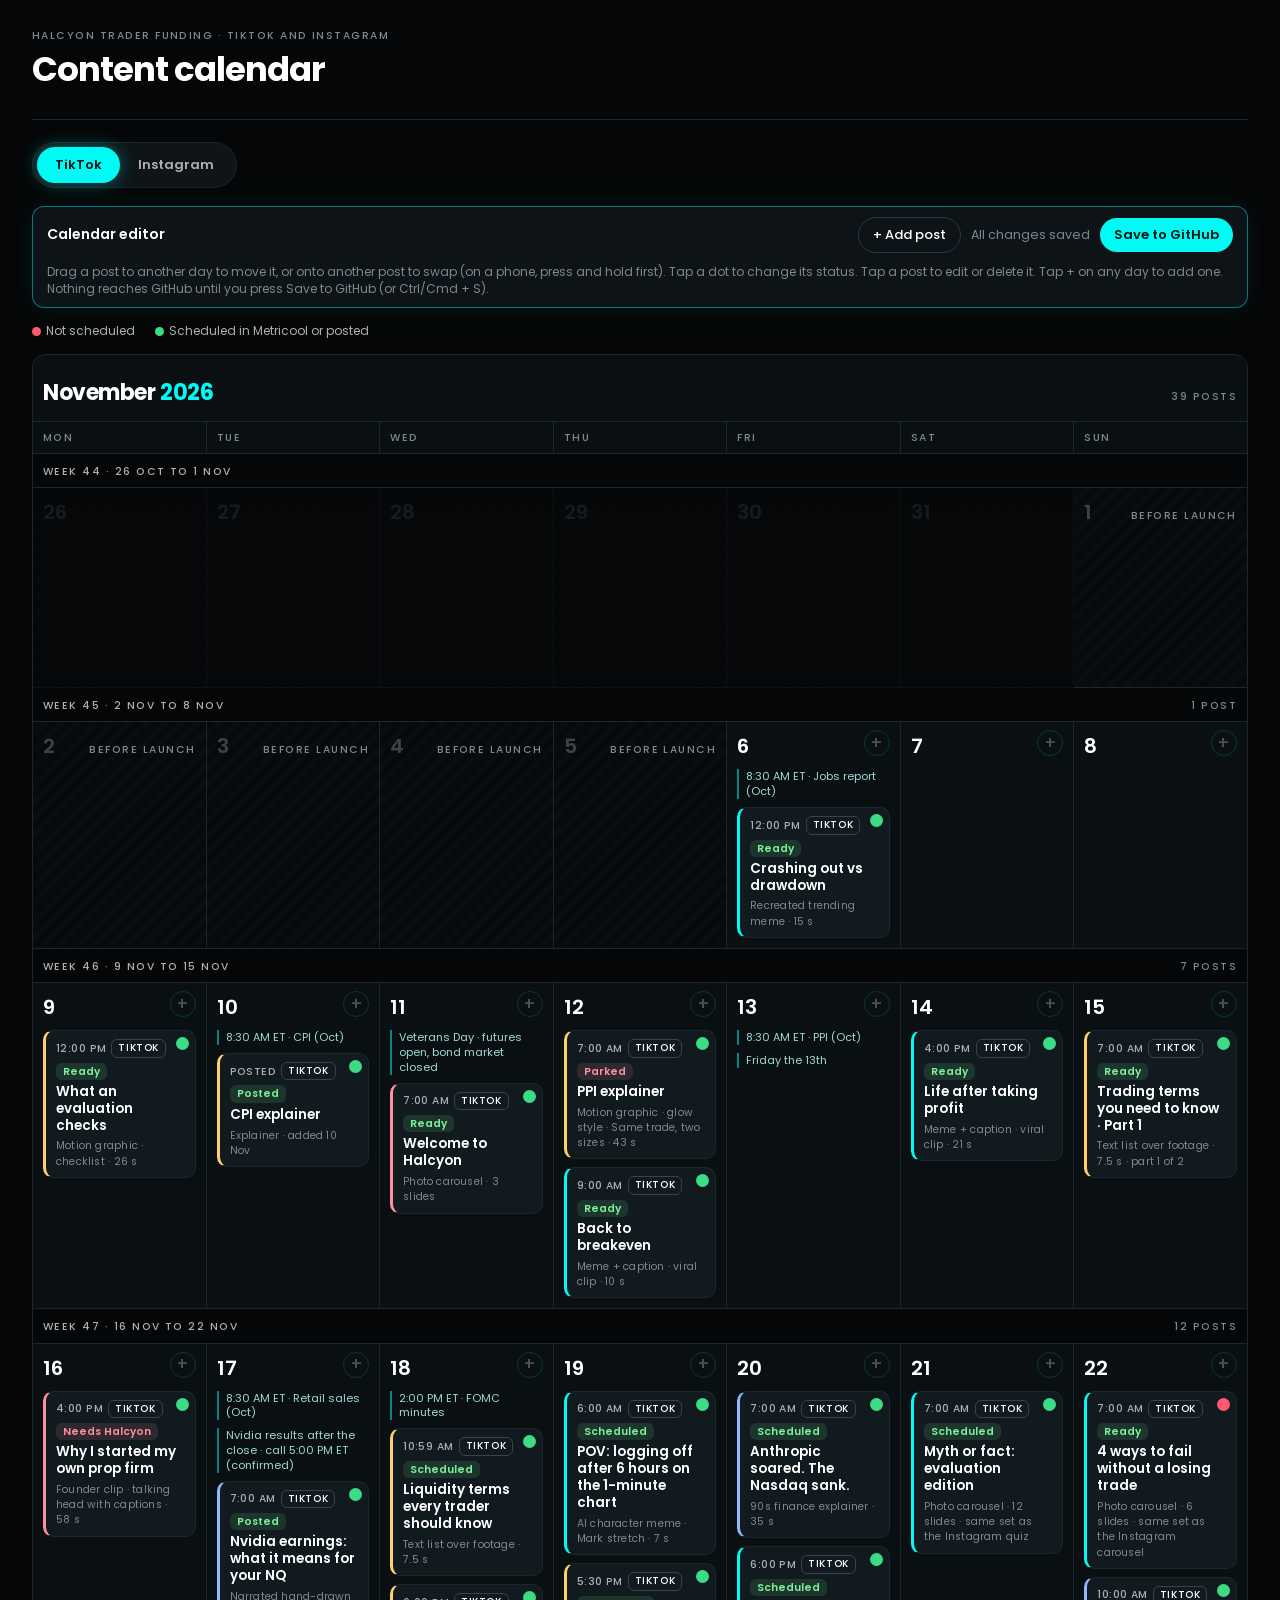
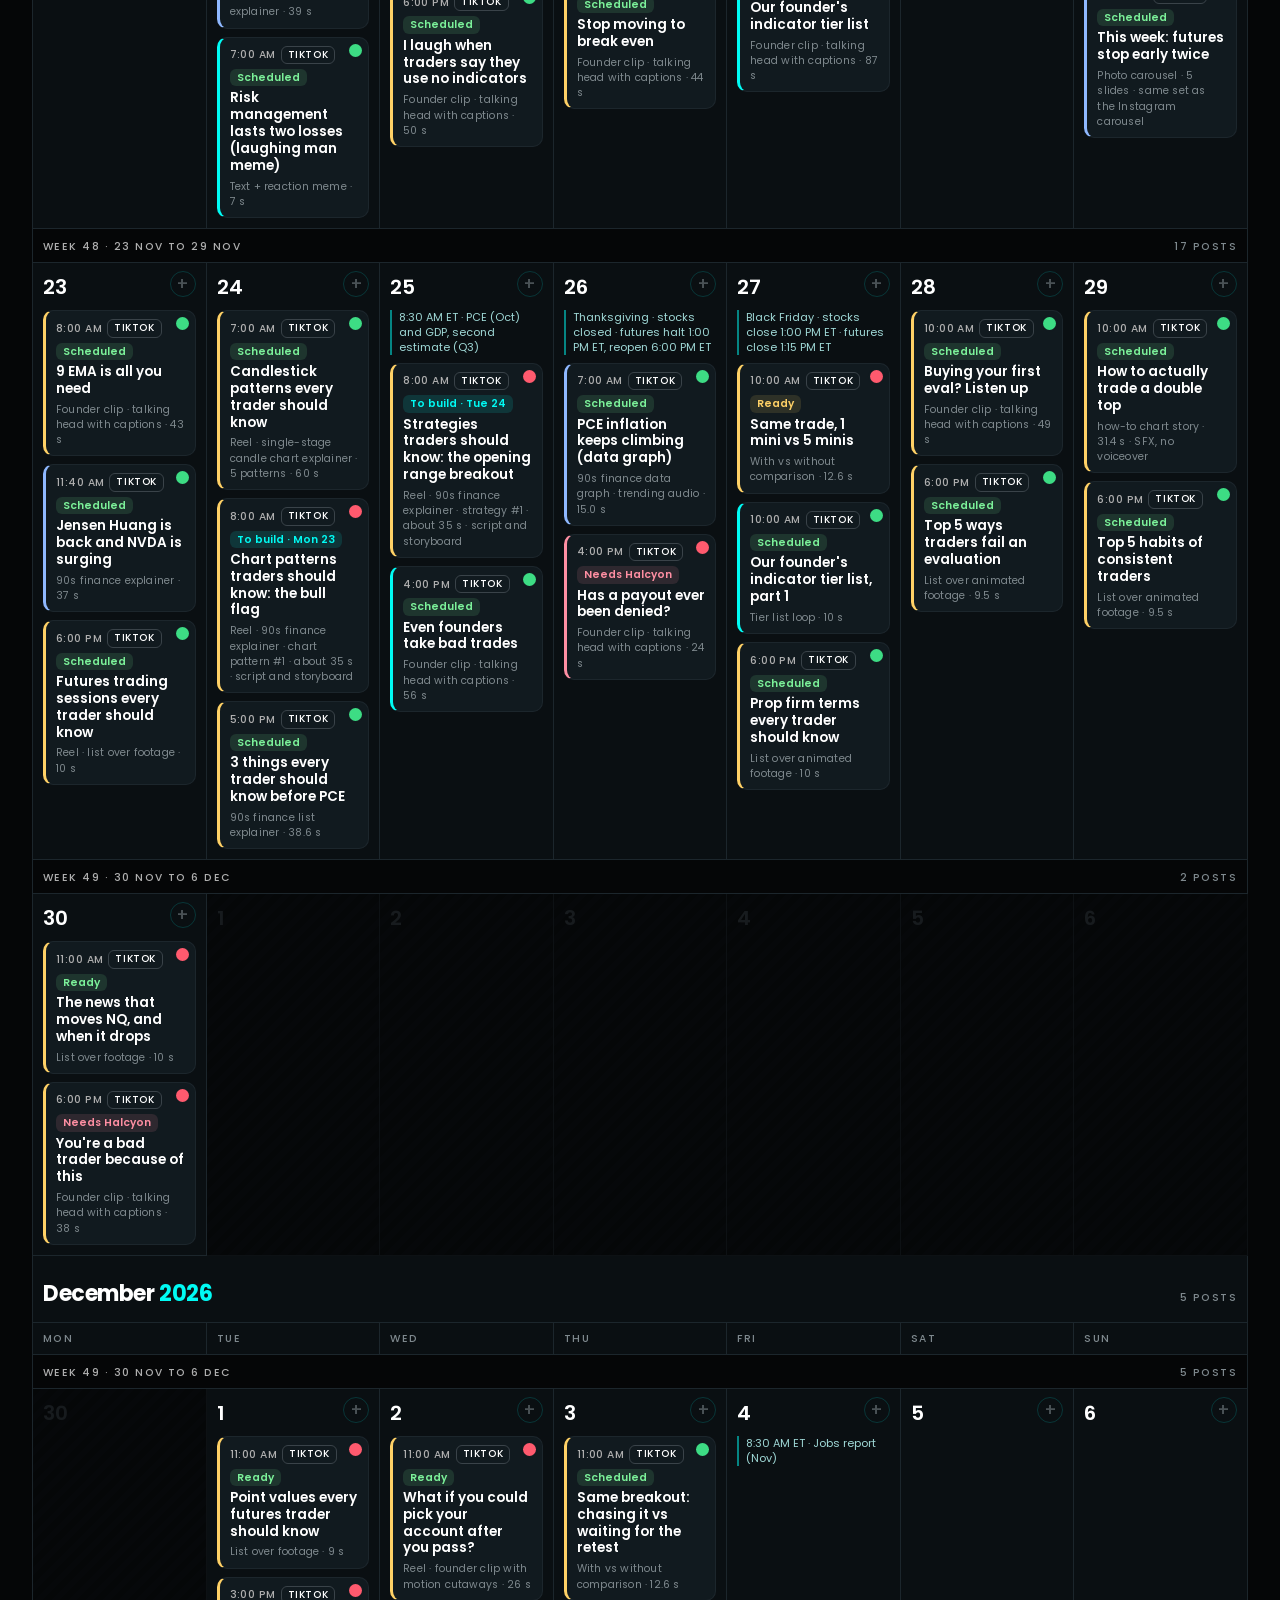
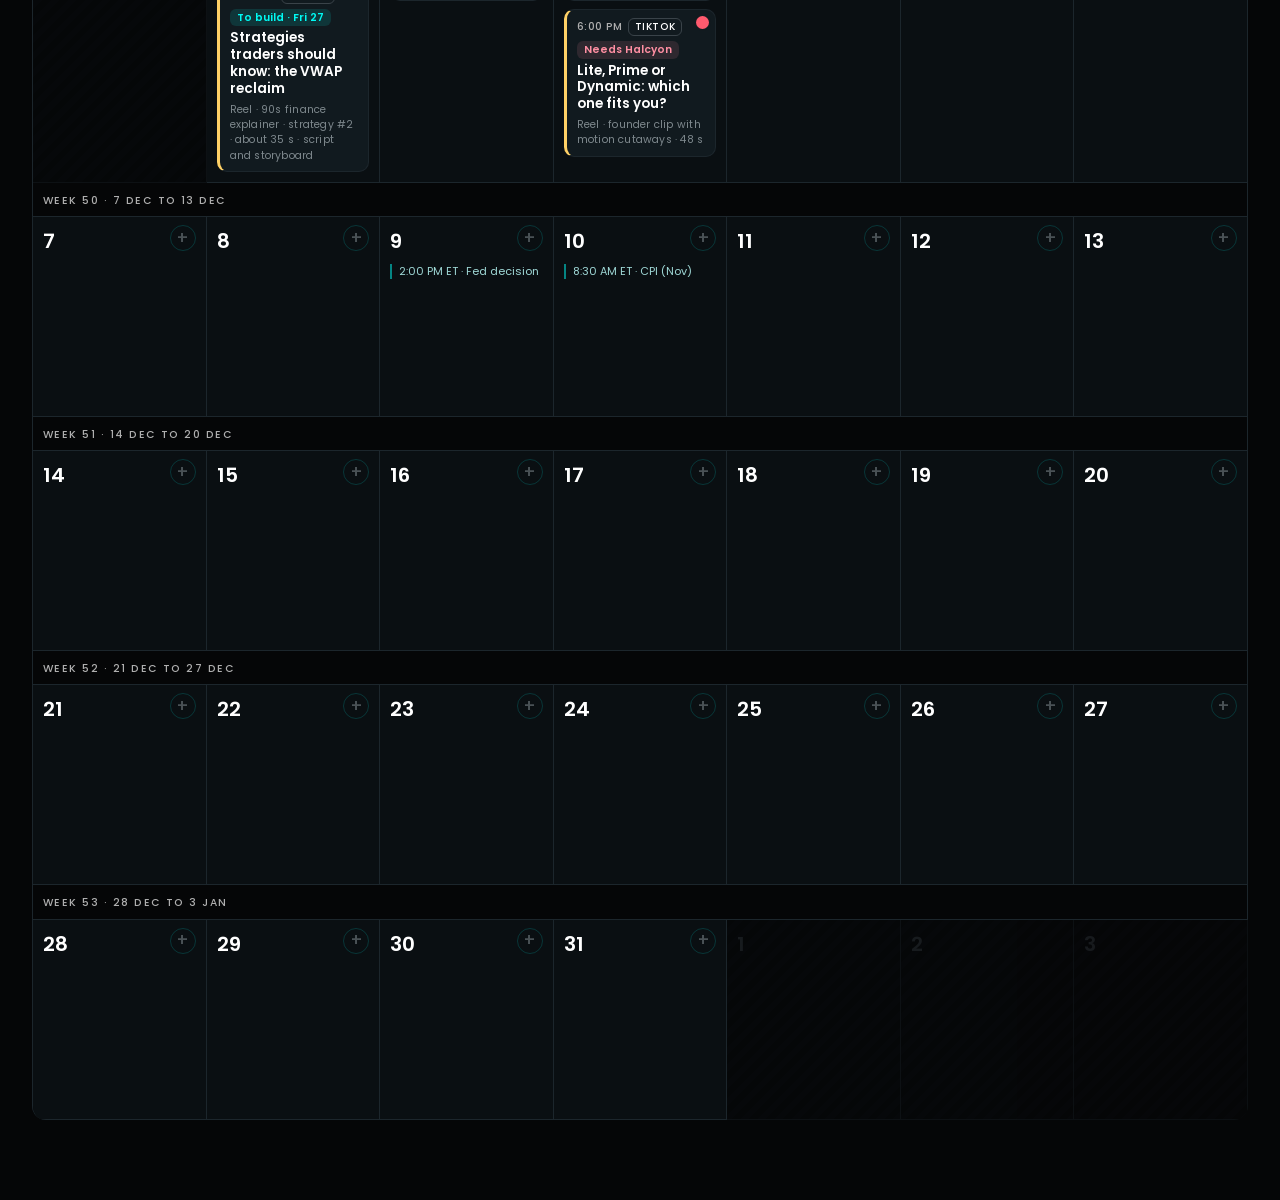
==== commit 92475c19: "Weekend slots matched to content strength: list reels at 7 AM MYT, comparisons and double top at 11 " ====
--- a/index.html
+++ b/index.html
@@ -118,7 +118,7 @@
 </div>
 <div class="ov" id="ov"></div><aside class="dr" id="dr"></aside><div class="toast" id="toast"></div>
 <script>
-const D = {"posts":[{"id":"T1","platform":"TikTok","date":"2026-11-06","time":"12:00","timeLabel":"12:00 PM ET","myt":"1:00 AM Sat 7 Nov MYT","day":"Post 1","title":"Crashing out vs drawdown","pillar":"Entertainment","format":"Recreated trending meme · 15 s","src":"In brief","status":"Ready","scls":"ok","ctx":"Jobs report day · 8:30 AM ET","why":"The strongest piece we have and the most relatable jobs-report feeling, so it opens the account. It's already made, and midday ET lands after the 8:30 release, when people are laughing at the morning they just had.","todo":["Already made, copy on screen","It's an AI character, so switch on TikTok's AI-generated label"],"dep":null,"fb":null,"fbcap":null,"caption":"When she's crashing out but you're deep in drawdown on jobs report morning 🫠 #NFP #tradinghumor","videos":[{"src":"media/recreate-remake.mp4","label":""}],"slides":[],"reel":null,"story":null},{"id":"T2","platform":"TikTok","date":"2026-11-09","time":"12:00","timeLabel":"12:00 PM ET","myt":"1:00 AM Tue 10 Nov MYT","day":"Post 2","title":"What an evaluation checks","pillar":"Education","format":"Motion graphic · checklist · 26 s","src":"In brief","status":"Ready","scls":"ok","ctx":"Start of the trading week","why":"Already made and the most saveable piece we have. Monday morning is when traders set up their week, so a clear walk through the four rules lands when people are planning. It also breaks up the memes either side of it.","todo":["Already made, latest cut (26 s) with music","Rules checked against Halcyon's published terms: $3,000 target, $2,000 drawdown, 5 minis or 25 micros, flat by 4:45 PM ET"],"dep":null,"fb":null,"fbcap":null,"caption":"What the $50K Halcyon Dynamic evaluation checks: $3,000 target, $2,000 drawdown, 5 minis or 25 micros, flat by 4:45 PM ET 📌 #propfirm #futurestrading","videos":[{"src":"media/edu1-checklist.mp4","label":""}],"slides":[],"reel":null,"story":null},{"id":"T2b","platform":"TikTok","date":"2026-11-12","time":"09:00","timeLabel":"9:00 AM ET","myt":"10:00 PM Thu 12 Nov MYT","day":"Post 6","title":"Back to breakeven","pillar":"Entertainment","format":"Meme + caption · viral clip · 10 s","src":"Added 9 Nov","status":"Ready","scls":"ok","ctx":"Thursday · two days after CPI","why":"A quick laugh for the end of a heavy inflation stretch. Two days after CPI, anyone still stuck on the wrong side of that move knows exactly how this cat feels. Moved to 9:00 AM ET so the PPI explainer can take the 8:00 PM MYT slot.","todo":["Already made","Upload the original file"],"dep":null,"fb":null,"fbcap":null,"caption":"I don't even want profit anymore 🥲 #tradinghumor #daytrading #futurestrading","videos":[{"src":"media/halcyon-back-to-breakeven-cat.mp4","label":""}],"slides":[],"reel":null,"story":null},{"id":"T1b","platform":"TikTok","date":"2026-11-10","time":"06:30","timeLabel":"Posted","myt":"Evening Tue 10 Nov MYT","day":"Post 3","title":"CPI explainer","pillar":"Education","format":"Explainer · added 10 Nov","src":"Added 10 Nov","status":"Posted","scls":"ok","ctx":"CPI day · ahead of the 8:30 AM ET release","why":"Posted on CPI day ahead of the release, so followers know what the number is and why it moves futures before it lands.","todo":["Posted","Check views and watch time in TikTok analytics tomorrow"],"dep":null,"fb":null,"fbcap":null,"fbimg":null,"caption":"Caption as posted on TikTok","videos":[],"slides":[],"reel":null,"story":null,"extra":null,"pub":"posted"},{"id":"T2c","platform":"TikTok","date":"2026-11-11","time":"07:00","timeLabel":"7:00 AM ET","myt":"8:00 PM Wed 11 Nov MYT","day":"Post 4","title":"Welcome to Halcyon","pillar":"Promo","format":"Photo carousel · 3 slides","src":"Redone 11 Nov","status":"Ready","scls":"ok","ctx":"Introduces the account on TikTok","why":"TikTok never had an intro post, so this photo carousel tells new viewers what Halcyon offers before the memes keep coming. It goes out in the morning, three hours before Life after taking profit.","todo":["Post in TikTok photo mode, slides in order","Disclaimer is on slides 2 and 3","Pin it to the top of the profile"],"dep":null,"fb":null,"fbcap":null,"caption":"Three simulated futures evaluations, Dynamic and Lite pass in 1 day and Prime in 3, which one fits you? 🎯 #propfirm #futurestrading","videos":[],"slides":["wc4_1","wc4_2","wc4_3"],"reel":null,"story":null},{"id":"T3","platform":"TikTok","date":"2026-11-14","time":"16:00","timeLabel":"4:00 PM ET","myt":"5:00 AM Sun 15 Nov MYT","day":"Post 7","title":"Life after taking profit","pillar":"Entertainment","format":"Meme + caption · viral clip · 21 s","src":"In brief","status":"Ready","scls":"ok","ctx":"Veterans Day · the day after CPI","why":"Already made. Its calm log-off energy is a nice reset the day after CPI.","todo":["Already made","Check the logo and caption box sit inside TikTok's safe zones"],"dep":null,"fb":null,"fbcap":null,"caption":"Life after taking profit on plan and logging off before the close 😌 #tradingpsychology #daytrading","videos":[{"src":"media/meme3-life-after-profit.mp4","label":""}],"slides":[],"reel":null,"story":null},{"date":"2026-11-12","time":"07:00","timeLabel":"7:00 AM ET","myt":"8:00 PM Thu 12 Nov MYT","title":"PPI explainer","pillar":"Education","format":"Motion graphic · glow style · Same trade, two sizes · 43 s","src":"v2 built 12 Nov","status":"Parked","scls":"dep","dep":"Halcyon OKs the example losses ($5,000 and $1,000) and the \"evaluation over\" wording before 7:00 AM ET Thu 12 (8:00 PM MYT)","fb":["PPI explainer v1 · trader and coach Q and A","Already made and QC'd (47 s). Post it in this slot if Halcyon hasn't signed off by 7:00 AM ET (8:00 PM MYT); v2 then runs with the next 8:30 release."],"fbcap":"Why your chart jumps at 8:30 AM ET: October PPI lands Friday 13 Nov 📌 #futurestrading #PPI","slides":[],"videos":[{"src":"media/halcyon-ppi-v2.mp4","label":"v2 · Same trade, two sizes"}],"reel":null,"story":null,"ctx":"The day before October PPI (Fri 13 Nov, 8:30 AM ET) · posts alongside 18th Street's v24","id":"T4b","platform":"TikTok","why":"Two traders take the same ES trade before PPI, 5 minis against 1. An example 20-point drop takes Trader A to -$5,000, past the $2,000 limit, while Trader B is down $1,000 with half the buffer left. It closes on \"The only difference was size.\" and posts the day before the release. First TikTok on Thursday at 8:00 PM MYT, the evening before the release; Back to breakeven follows two hours later.","todo":["Parked 14 Nov: never signed off and the slot has passed. Rebuild in points before it runs with the next PPI: hero \"-20 pts\", \"5 minis: 2.5x the drawdown\" vs \"1 mini: half the drawdown\", EXAMPLE tag at 28 px, new Alexey voiceover without dollar amounts. Same for the covers (ppiCover A, the question-only one, stays)","Already made: final 43 s render, one AI voice (Alexey) narrates throughout, passed the full QA pass","AI voiceover, so switch on TikTok's AI-generated content label","Re-check the $50K evaluation and $2,000 max drawdown on the live site before posting","Set cover A before posting","Pin a comment: \"Why 5 minis? It's the most the $50K Dynamic evaluation allows at once, and 25 micros are only 2.5 minis in size.\""],"caption":"PPI lands tomorrow at 8:30 AM ET, and in this example the same ES trade ends a $50K evaluation at 5 minis while 1 mini keeps half the $2,000 drawdown ⏰ #PPI #propfirm #futurestrading","day":"Post 5","extra":[["Cover A (chosen 12 Nov)","ppiCoverV2a"]]},{"platform":"TikTok","time":"07:00","timeLabel":"7:00 AM ET","pillar":"Education","src":"Added 11 Nov","status":"Ready","scls":"ok","dep":null,"fb":null,"fbcap":null,"slides":[],"reel":null,"story":null,"id":"T8","date":"2026-11-15","myt":"8:00 PM Sun 15 Nov MYT","title":"Trading terms you need to know · Part 1","format":"Text list over footage · 7.5 s · part 1 of 2","ctx":"Saturday · weekend save slot","why":"Glossary lists like this are among the most saved trading posts on TikTok, and Saturday is when people save things to learn before the week opens. Part 1 covers SL to IFVG, and the Halcyon logo sits on the monitor behind the list.","todo":["Silent file: add a trending sound in-app before posting","Already made","Add it to a TikTok playlist called Trading Terms so Part 2 links straight from it","Pin a comment asking which term should get its own explainer"],"caption":"Part 1 of the trading terms that confuse every new trader, SL to IFVG, save it and send it to the friend still asking what a killzone is 📌 #tradingterms #futurestrading #daytrading","videos":[{"src":"media/trading-terms-part-1.mp4","label":"Part 1 · SL to IFVG"}],"day":"Post 8"},{"id":"T31","platform":"TikTok","date":"2026-11-19","time":"06:00","timeLabel":"6:00 AM ET","myt":"7:00 PM Thu 19 Nov MYT","title":"POV: logging off after 6 hours on the 1-minute chart","pillar":"Entertainment","format":"AI character meme · Mark stretch · 7 s","src":"Added 16 Nov","status":"Scheduled","scls":"ok","ctx":"Thursday · moved by Gabriel","why":"Mark gets up from the desk and does the huge stretch from the viral car-ride meme (2.9M likes). Gabriel moved it to Thu 19 at 7:00 PM MYT (18 Nov). Part of the no-logo test: no Halcyon branding on screen or in the caption.","todo":["Rescheduled in Metricool by Gabriel (18 Nov) for 7:00 PM Thu 19 MYT, still a notification post with TikTok's AI-generated label on. Metricool's app pings you then to add a trending sound and post","Made 16 Nov: Genjutsu on a reshoot of the stretch, Mark with the hoodie logo removed, new lived-in bedroom trading room","Mark's sleeves came out short and the hoodie rides up during the stretch. A long-sleeve fix may replace this file before it posts","Silent file: add a trending sound in-app before posting (the original uses Better in Stereo)","AI character, so switch on TikTok's AI-generated label","No-logo test: keep Halcyon out of the caption and the pinned comment, and compare views with similar posts that show the logo"],"dep":null,"fb":null,"fbcap":null,"caption":"Six hours on the 1-minute chart and my back filed a complaint 😮‍💨 #tradinghumor #futurestrading #daytrader","videos":[{"src":"media/mark-logging-off-stretch.mp4","label":""}],"slides":[],"reel":null,"story":null,"day":"Post 14","pub":"posted"},{"platform":"TikTok","time":"10:59","timeLabel":"10:59 AM ET","pillar":"Education","src":"Added 11 Nov","status":"Scheduled","scls":"ok","dep":null,"fb":null,"fbcap":null,"slides":[],"reel":null,"story":null,"id":"T9","date":"2026-11-18","myt":"11:59 PM Wed 18 Nov MYT","title":"Liquidity terms every trader should know","format":"Text list over footage · 7.5 s","ctx":"Wednesday · pushed live on Gabriel's call","why":"A standalone save post. It lists the ICT liquidity terms, VI to PDL, which traders mix up most and search for by name, so the caption leads with those keywords. Gabriel pushed it live on Wed 18, alongside the trading terms Reel on Instagram.","todo":["Gabriel is posting it from the TikTok app on Wed 18 (11:59 PM MYT auto-publish post moved back to a Metricool draft). File: liquidity-terms-sound.mp4 with Gabriel's audio from 3 s in, -14 LUFS","No hashtags: the caption carries the search keywords (trading terms, ICT, liquidity sweep, buyside and sellside liquidity, futures trading)","No-logo week: the Halcyon logo sits on the monitor behind the list. Fine to post, but it isn't a clean test of the no-logo experiment"],"caption":"Liquidity trading terms you need to know: ICT terms from volume imbalance and liquidity sweep to buyside and sellside liquidity, equal highs and previous day low. Save it for your next futures trading session 📌","videos":[{"src":"media/liquidity-terms-sound.mp4","label":"Liquidity terms · VI to PDL · with Gabriel's sound from 3 s"}],"day":"Post 12","pub":"posted"},{"id":"I1","platform":"Instagram","date":"2026-11-06","time":"08:00","timeLabel":"8:00 AM ET","myt":"9:00 PM Fri 6 Nov MYT","day":"Launch","title":"Welcome to Halcyon (old version)","pillar":"Launch","format":"Welcome · carousel · 5 slides","src":"IG drafts","status":"Ready","scls":"ok","ctx":"First post on the new account","why":"A new account's first post should tell people who it is before the jokes start. It goes up first and stays pinned, so anyone landing on the profile later still sees it at the top.","todo":["Replaced by the new 3-slide Welcome post on Wed 11 Nov","Archive this post and unpin it once the new one is live"],"dep":null,"fb":null,"fbcap":null,"fbimg":null,"caption":"Welcome to Halcyon 👋\n\nThree simulated evaluations for futures traders, so you can pick the one that fits how you trade.\n\nDynamic lets you choose a 50K to 150K reward account after you pass. Lite is the fastest path, in 25K, 50K or 150K. Prime is our most popular, with an end of day drawdown.\n\n👉 Not sure which one fits? Ask us in Discord: link in bio\n\nHalcyon offers simulated educational accounts. Results not guaranteed. T&C apply.\n\n#futurestrading #propfirm #daytrading","videos":[],"slides":[],"reel":null,"story":null,"extra":[["Highlight covers for the profile","hlSheet"]]},{"id":"I2","platform":"Instagram","date":"2026-11-07","time":"10:00","timeLabel":"10:00 AM ET","myt":"11:00 PM Sat 7 Nov MYT","day":"Post 1","title":"How many points is your drawdown?","pillar":"Education","format":"Explainer · carousel · 6 slides","src":"IG drafts","status":"Ready","scls":"ok","ctx":"Weekend · people plan their week","why":"The most saveable slot of the week. It turns the $2,000 drawdown into 40 ES points or 400 MES points, and it's the second pinned post.","todo":["Already made","Story goes up an hour after the post, with the link sticker on the post card"],"dep":null,"fb":null,"fbcap":null,"fbimg":null,"caption":"How many points is your drawdown? 📏\nOn one ES, $2,000 is 40 points. On one MES it's 400.\nWednesday the S&P moved 119.7 points, so the contract you pick decides whether that's a normal day or the end of the account.\nSave this before you size your next trade.\n\n👉 Questions on sizing? Ask in our Discord: link in bio\n\nHalcyon offers simulated educational accounts. Results not guaranteed. T&C apply.\n#futurestrading #ES #riskmanagement #propfirm","videos":[],"slides":["etA_1","etA_2","etA_3","etA_4","etA_5","etA_6"],"reel":null,"story":["40 pts big number","bnC","11:00 AM ET, an hour after the post. Link sticker on the post card."],"extra":[]},{"id":"I3","platform":"Instagram","date":"2026-11-08","time":"10:00","timeLabel":"10:00 AM ET","myt":"11:00 PM Sun 8 Nov MYT","day":"Post 2","title":"This week: inflation week","pillar":"News","format":"This week · carousel · 5 slides","src":"IG drafts","status":"Ready","scls":"ok","ctx":"Sunday · week ahead","why":"Sunday is when traders map out the week, and this one has CPI on Tuesday and PPI on Friday with a bond holiday between. It starts the weekly Sunday habit that the news pillar is built on.","todo":["Saturday: re-check release times and the Monday earnings"],"dep":null,"fb":null,"fbcap":null,"fbimg":null,"caption":"Inflation week is here 🗓️\nCPI lands Tuesday at 8:30 AM ET and PPI follows on Friday, with a bond holiday in between.\nPlan your trade before 8:30, or give yourself permission to sit it out.\nSave this so Tuesday doesn't sneak up on you.\n\n👉 Plan the week with us in our Discord: link in bio\n\nHalcyon offers simulated educational accounts. Results not guaranteed. T&C apply.\n#futurestrading #CPI #economiccalendar #daytrading","videos":[],"slides":["wkA_1","wkA_2","wkA_3","wkA_4","wkA_5"],"reel":null,"story":["CPI countdown","stBp","11:00 AM ET. Countdown sticker to CPI, Tue 8:30 AM ET, plus a link sticker to the post."],"extra":[]},{"id":"I4b","platform":"Instagram","date":"2026-11-10","time":"06:30","timeLabel":"Posted","myt":"Evening Tue 10 Nov MYT","day":"Feed","title":"CPI explainer","pillar":"Education","format":"Explainer · added 10 Nov","src":"Added 10 Nov","status":"Posted","scls":"ok","ctx":"CPI day · ahead of the 8:30 AM ET release","why":"Posted on CPI day ahead of the release, so followers know what the number is and why it moves futures before it lands.","todo":["Posted","Check reach and saves in Insights tomorrow"],"dep":null,"fb":null,"fbcap":null,"fbimg":null,"caption":"Caption as posted on Instagram","videos":[],"slides":[],"reel":null,"story":null,"extra":null,"pub":"posted"},{"id":"I4","platform":"Instagram","date":"2026-11-10","time":"12:00","timeLabel":"12:00 PM ET","myt":"1:00 AM Wed 11 Nov MYT","day":"Post 3","title":"CPI day: every market's mood","pillar":"News","format":"Market mood · single","src":"IG template","status":"Ready","scls":"ok","ctx":"CPI day · 8:30 AM ET","why":"Same-day news told the playful way: each market gets a mood for CPI morning, with its real move. It's the first time the account reports news live, so people learn to check it on release days.","todo":["Built on the day from the Market mood template with moves near the 9:30 AM ET open","Moves in points or percent only","Scheduled for 12:00 PM ET"],"dep":null,"fb":null,"fbcap":null,"fbimg":null,"caption":"CPI day, every market's mood 🫠\nCPI came in hot at 8:30 AM ET, up 0.4% on the month against 0.3% expected.\nThe Dow held up best, and the Nasdaq had the roughest morning, down about 1%.\nWhich one matched yours?\n\n👉 Share your CPI day in our Discord: link in bio\n\n#CPI #futurestrading #tradinghumor #daytrading","videos":[],"slides":["mdCPI"],"reel":null,"story":["CPI hot or cool poll","stCp","8:00 AM ET, before the release. Poll sticker: Hot / Cool."],"extra":[]},{"id":"I5a","platform":"Instagram","date":"2026-11-11","time":"08:00","timeLabel":"8:00 AM ET","myt":"9:00 PM Wed 11 Nov MYT","day":"Launch","title":"Welcome to Halcyon (pinned)","pillar":"Launch","format":"Welcome · carousel · 3 slides","src":"Redone 11 Nov","status":"Ready","scls":"ok","ctx":"Replaces the original welcome post","why":"The new 3-slide welcome introduces all three evaluations, Dynamic, Lite and Prime, so anyone landing on the profile sees what Halcyon offers first. It goes up early, ahead of the first accounts clip that evening, and gets pinned to the top.","todo":["Post, then pin it to the top of the grid","Archive the old 6 Nov welcome post and unpin it","Re-pin the drawdown explainer next to it"],"dep":null,"fb":null,"fbcap":null,"fbimg":null,"caption":"Welcome to Halcyon 👋\n\nThree simulated evaluations for futures traders, so you can pick the one that fits how you trade.\n\nDynamic lets you choose a 50K to 150K reward account after you pass. Lite is the fastest path, in 25K, 50K or 150K. Prime is our most popular, with an end of day drawdown.\n\n👉 Not sure which one fits? Ask us in Discord: link in bio\n\nHalcyon offers simulated educational accounts. Results not guaranteed. T&C apply.\n\n#futurestrading #propfirm #daytrading","videos":[],"slides":["wc4_1","wc4_2","wc4_3"],"reel":null,"story":null,"extra":[["Highlight covers for the profile","hlSheet"]]},{"id":"I6","platform":"Instagram","date":"2026-11-21","time":"07:00","timeLabel":"7:00 AM ET","myt":"8:00 PM Sat 21 Nov MYT","day":"Post 4","title":"Myth or fact: evaluation edition","pillar":"Entertainment","format":"Play-along quiz · carousel · 12 slides · kit v2","src":"IG drafts","status":"Scheduled","scls":"ok","ctx":"Saturday","why":"A play-along quiz that asks for scores in the comments, the easiest way to get a new account talking. Rebuilt 20 Nov in kit v2: each claim gets a question slide, then the answer and the rule on the next, so people can actually play along and keep score.","todo":["Moved 20 Nov to 8:00 PM Sat 21 MYT (7:00 AM ET) in Metricool to free Friday 8 PM for the Anthropic IPO reel, auto-publish"],"dep":null,"fb":null,"fbcap":null,"fbimg":null,"caption":"Myth or fact: the $50K evaluation edition 🤔\n\n- Five claims about the evaluation, from the 1 trading day minimum to micros vs minis\n- Each claim gets its own slide, and the answer with the rule comes on the next swipe\n- The answer key is on the last slide\n\nMake your call before you swipe, and be honest with yourself.\n\nWhat did you score out of 5?\n\n👉 Check every rule with us in our Discord: link in bio\n\nHalcyon offers simulated educational accounts. Results not guaranteed. T&C apply.","videos":[],"slides":["mfA_1","mfA_2","mfA_3","mfA_4","mfA_5","mfA_6","mfA_7","mfA_8","mfA_9","mfA_10","mfA_11","mfA_12"],"reel":null,"story":["Ask us anything + 4:45 PM big number","stEp","12:00 PM ET: question sticker about the evaluation. Then the 4:45 PM big number card, linked to the post. Answer the best questions in Friday's Stories, checked against the rules."],"extra":[["Second Story frame","bnB"]],"pub":"scheduled"},{"date":"2026-11-12","time":"07:00","timeLabel":"7:00 AM ET","myt":"8:00 PM Thu 12 Nov MYT","title":"PPI explainer","pillar":"Education","format":"Motion graphic · glow style · Same trade, two sizes · 43 s","src":"v2 built 12 Nov","status":"Parked","scls":"dep","dep":"Halcyon OKs the example losses ($5,000 and $1,000) and the \"evaluation over\" wording before 7:00 AM ET Thu 12 (8:00 PM MYT)","fb":["PPI explainer v1 · trader and coach Q and A","Already made and QC'd (47 s). Post it with its own caption if Halcyon hasn't signed off by 7:00 AM ET (8:00 PM MYT)."],"fbcap":"⏰ Why your chart goes wild at 8:30 AM ET\n\n- October PPI lands Friday 13 Nov at 8:30 AM ET\n- PPI tracks what businesses get paid before goods reach the shelves\n- Price tends to react to the gap between the forecast and the actual number, in either direction\n\nBig news, small size.\n\nEver been stopped out right at 8:30?\n\n👉 Ask in our Discord: link in bio\n\nVoiceover generated with AI. Halcyon offers simulated educational accounts. Results not guaranteed. T&C apply.","slides":[],"videos":[{"src":"media/halcyon-ppi-v2.mp4","label":"v2 · Same trade, two sizes"}],"reel":null,"story":null,"ctx":"The day before October PPI (Fri 13 Nov, 8:30 AM ET) · posts alongside 18th Street's v24","id":"I7a","platform":"Instagram","why":"Cross-posted as a Reel at the same time as the TikTok, the day before the release. Friday's group chat recap then fills in the actual PPI numbers.","todo":["Parked 14 Nov: never signed off and the slot has passed. Rebuild in points before it runs with the next PPI: hero \"-20 pts\", \"5 minis: 2.5x the drawdown\" vs \"1 mini: half the drawdown\", EXAMPLE tag at 28 px, new Alexey voiceover without dollar amounts. Same for the covers (ppiCover A, the question-only one, stays)","Scheduled in Metricool for 8:00 PM MYT (7:00 AM ET) as a Reel with cover A and the AI label on. If Halcyon hasn't signed off by then, delete it in Metricool and post v1 instead","Same video as the TikTok, upload the original file so there is no TikTok watermark","Re-check the $50K evaluation and $2,000 max drawdown on the live site before posting","Pin a comment: \"Why 5 minis? It's the most the $50K Dynamic evaluation allows at once, and 25 micros are only 2.5 minis in size.\""],"caption":"⏱️ Would your $50K evaluation survive 8:30 AM ET tomorrow?\n\n- Two traders take the same long ES trade right before PPI\n- Trader A goes in with 5 minis, Trader B with 1\n- In this example ES drops 20 points, and Trader A is down $5,000, past the $2,000 max drawdown\n- Trader B is down $1,000 with half the buffer left\n\nThe only difference was size.\n\nOctober PPI lands tomorrow, Friday 13 Nov, at 8:30 AM ET.\n\nOn news mornings, are you Trader A or Trader B?\n\n👉 Talk sizing with us in our Discord: link in bio\n\nExample only, not a prediction. Voiceover generated with AI. Halcyon offers simulated educational accounts. Results not guaranteed. T&C apply.","day":"Reel","extra":[["Cover A (chosen 12 Nov)","ppiCoverV2a"]],"pub":"scheduled"},{"id":"I9n","platform":"Instagram","date":"2026-11-13","time":"06:00","timeLabel":"6:00 AM","myt":"7:00 PM Fri 13 Nov MYT","day":"Feed","title":"The open gapped 4x your drawdown (Nvidia CEO exit)","pillar":"News","format":"News explainer · carousel · 7 slides · AI images on 1, 2, 6 · rebuilt 13 Nov","src":"Added 13 Nov","status":"Scheduled","scls":"ok","ctx":"The day after Nvidia announced Jensen Huang's resignation · PPI day","why":"Rebuilt on 13 Nov with every number re-sourced. Nvidia announced Huang's resignation on Thu 12 Nov; NVDA fell 8.6% after hours on Wed as exit reports broke and closed down 4.34% on Thu. The Nasdaq 100 opened 420 points below Wednesday's close, about 4 drawdowns on 1 NQ mini in a $50K evaluation, then took back 335 points by the close. Replaces the 5:00 PM MYT version (deleted), whose NQ figure (246 points) couldn't be re-sourced.","todo":["Scheduled in Metricool for 7:00 PM MYT (6:00 AM ET) as a 7-slide carousel, AI label on","Spot-check the Nasdaq 100 open (27,953.91) on Yahoo Finance's ^NDX history","Reply to comments answering the single-stock news question","Check reach, saves and shares in Insights tomorrow"],"dep":null,"fb":null,"fbcap":null,"fbimg":null,"caption":"📉 The Nasdaq 100 opened 420 points lower after Nvidia's CEO resigned\n\n- Nvidia announced on Thursday 12 Nov that Jensen Huang stepped down as CEO, effective immediately, with CFO Colette Kress as interim CEO\n- NVDA fell 8.6% after hours on Wednesday as reports of his exit broke, then closed down 4.34% on Thursday\n- The Nasdaq 100 opened 420 points below Wednesday's close and took back 335 of them by the close\n- On a $50K evaluation, the $2,000 drawdown is 100 NQ points on 1 mini, so that gap was about 4 drawdowns\n\nHalcyon accounts must be flat by 4:45 PM ET, with no overnight holds.\n\nDo you check single-stock news before trading NQ?\n\n👉 Tell us in our Discord: link in bio\n\nHalcyon offers simulated educational accounts. Results not guaranteed. T&C apply.","videos":[],"slides":["nvC_1","nvC_2","nvC_3","nvC_4","nvC_5","nvC_6","nvC_7"],"reel":null,"story":null,"extra":null,"pub":null},{"id":"I8","platform":"Instagram","date":"2026-11-14","time":"10:00","timeLabel":"10:00 AM ET","myt":"11:00 PM Sat 14 Nov MYT","day":"Post 5","title":"The Halcyon trading week","pillar":"Education","format":"Explainer · single · polished 13 Nov","src":"IG drafts","status":"Ready","scls":"ok","ctx":"Weekend · save-for-later slot","why":"A weekend save: when the futures week opens and closes, the daily break, and the 4:45 PM ET flat rule as the one loud number. Redesigned 13 Nov in Poppins after a design review, and scheduled for 10:00 AM ET, Metricool's best Saturday slot for the account.","todo":["14 Nov: the pink rule row is now cyan (one accent). Metricool updated with this file on 14 Nov","Scheduled in Metricool for Sat 14 at 10:00 AM ET (11:00 PM MYT)"],"dep":null,"fb":null,"fbcap":null,"fbimg":null,"caption":"A Halcyon trading week, start to finish ⏰\n\n- The futures week opens Sunday at 6:00 PM ET\n- There's a daily break from 5:00 to 6:00 PM ET\n- The week closes Friday at 5:00 PM ET\n\nHalcyon accounts need to be flat by 4:45 PM ET, 15 minutes before the daily break.\n\nWhich time catches you out the most?\n\n👉 More rules, explained simply, in our Discord: link in bio\n\nHalcyon offers simulated educational accounts. Results not guaranteed. T&C apply.","videos":[],"slides":["khA2"],"reel":null,"story":null,"extra":[],"pub":"scheduled"},{"id":"I9","platform":"Instagram","date":"2026-11-15","time":"10:00","timeLabel":"10:00 AM ET","myt":"11:00 PM Sun 15 Nov MYT","day":"Post 7","title":"This week: Nvidia reports Tuesday night","pillar":"News","format":"This week · carousel · 5 slides","src":"IG drafts","status":"Ready","scls":"ok","ctx":"Sunday · week ahead","why":"The weekly Sunday habit, week two. Tuesday has retail sales at 8:30 AM ET and Nvidia's results after the close (confirmed by Nvidia), then the Fed minutes on Wednesday at 2:00 PM ET.","todo":["14 Nov: pink rule cards on slides 3 and 5 are now cyan. Metricool updated with this file on 14 Nov","Scheduled in Metricool for Sun 15 at 10:00 AM ET (11:00 PM MYT)","Built and design-reviewed 13 Nov; dates checked against Nvidia IR, the Census retail sales schedule and the Fed's minutes date"],"dep":null,"fb":null,"fbcap":null,"fbimg":null,"caption":"Nvidia reports Tuesday night 📅\n\n- Retail sales land Tuesday at 8:30 AM ET\n- Nvidia's results come after Tuesday's 4:00 PM ET close\n- The Fed minutes follow on Wednesday at 2:00 PM ET\n\nHalcyon accounts must be flat by 4:45 PM ET, so nobody holds through Nvidia's report.\n\nWhich one are you watching this week?\n\n👉 Plan the week with us in our Discord: link in bio\n\nHalcyon offers simulated educational accounts. Results not guaranteed. T&C apply.","videos":[],"slides":["wkC_1","wkC_2","wkC_3","wkC_4","wkC_5"],"reel":null,"story":null,"extra":[],"pub":"scheduled"},{"id":"R1","platform":"Instagram","date":"2026-11-06","time":"18:00","timeLabel":"6:00 PM ET","myt":"7:00 AM Sat 7 Nov MYT","day":"Reel","title":"Crashing out vs drawdown","pillar":"Entertainment","format":"Reel · recreated trending meme · 15 s","src":"TikTok drafts","status":"Ready","scls":"ok","ctx":"Jobs report day · evening scroll","why":"Already made and the strongest relatable piece, posted as a Reel the same day as the TikTok. One feed post and one Reel keeps launch day at two posts.","todo":["Already made, upload the original file so there is no TikTok watermark","It's an AI character, so keep the AI label on"],"dep":null,"fb":null,"fbcap":null,"fbimg":null,"caption":"When she's crashing out but you're deep in drawdown 🫠\nThe jobs report hit at 8:30 AM ET and your account has been red ever since.\nYou're nodding along, but your mind is still on that drawdown floor.\nThe character is AI. The drawdown is painfully real.\n\n👉 Share your jobs day in our Discord: link in bio\n\n#NFP #tradinghumor #daytrading","videos":[{"src":"media/recreate-remake.mp4","label":""}],"slides":[],"reel":null,"story":null,"extra":[]},{"id":"R2","platform":"Instagram","date":"2026-11-07","time":"18:00","timeLabel":"6:00 PM ET","myt":"7:00 AM Sun 8 Nov MYT","day":"Reel","title":"Life after taking profit","pillar":"Entertainment","format":"Reel · viral clip + caption · 21 s","src":"TikTok drafts","status":"Ready","scls":"ok","ctx":"Saturday evening","why":"Already made, so it goes out early. After a morning explainer, a calm log-off meme keeps the day light.","todo":["Already made, upload the original file so there is no TikTok watermark"],"dep":null,"fb":null,"fbcap":null,"fbimg":null,"caption":"Life after taking profit on plan 😌\nYou hit your target, closed the trade and logged off before the close.\nNo revenge trade, no one more look at the chart, just a quiet evening.\nWhen did you last walk away on a green day?\n\n👉 Share your best log-off moment in our Discord: link in bio\n\n#tradingpsychology #daytrading #futurestrading","videos":[{"src":"media/meme3-life-after-profit.mp4","label":""}],"slides":[],"reel":null,"story":null,"extra":[]},{"id":"R3","platform":"Instagram","date":"2026-11-09","time":"18:00","timeLabel":"6:00 PM ET","myt":"7:00 AM Tue 10 Nov MYT","day":"Reel","title":"What an evaluation checks","pillar":"Education","format":"Reel · motion graphic · checklist · 26 s","src":"TikTok drafts","status":"Ready","scls":"ok","ctx":"Start of the trading week","why":"Already made. It goes out the same day as the TikTok, with a meme the evening before and the CPI news after, so no two rules posts sit side by side.","todo":["Already made, latest 26 s cut, upload the original file so there is no TikTok watermark","Rules checked against Halcyon's published terms"],"dep":null,"fb":null,"fbcap":null,"fbimg":null,"caption":"What the $50K Halcyon Dynamic evaluation checks 📌\nProfit target: $3,000.\nMax drawdown: $2,000, trailing or end of day.\nContract limit: 5 minis or 25 micros at any one time.\nSession close: flat by 4:45 PM ET, no overnight holds.\nSave this so day one feels calm.\n\n👉 Questions about the rules? Ask in our Discord: link in bio\n\nHalcyon offers simulated educational accounts. Results not guaranteed. T&C apply.\n#propfirm #futurestrading #daytrading","videos":[{"src":"media/edu1-checklist.mp4","label":""}],"slides":[],"reel":null,"story":null,"extra":[]},{"id":"R1b","platform":"Instagram","date":"2026-11-10","time":"03:00","timeLabel":"Posted","myt":"Afternoon Tue 10 Nov MYT","day":"Trial Reel","title":"Crashing out vs drawdown · Trial Reel","pillar":"Entertainment","format":"Trial Reel · recreated trending meme · 15 s","src":"Posted 10 Nov","status":"Posted","scls":"ok","ctx":"Trial Reels test · shown to non-followers first","why":"Posted as a Trial Reel so the clip reaches people who don't follow the account yet. The text was removed from the original so new hooks could be tested in the edit app.","todo":["Posted with the hook \"When she's crashing out but you're at your stop loss\"","Check reach to non-followers in Insights after 24 hours","AI character, so keep the AI label on"],"dep":null,"fb":null,"fbcap":null,"fbimg":null,"caption":"When she asks if you're listening but you still have a trade open","videos":[{"src":"media/crashing-out-no-captions.mp4","label":""}],"slides":[],"reel":null,"story":null,"extra":[],"pub":"posted"},{"id":"R2b","platform":"Instagram","date":"2026-11-14","time":"18:00","timeLabel":"6:00 PM ET","myt":"7:00 AM Sun 15 Nov MYT","day":"Reel","title":"Back to breakeven","pillar":"Entertainment","format":"Reel · viral clip + caption · 10 s","src":"Added 9 Nov","status":"Ready","scls":"ok","ctx":"Sunday · evening scroll","why":"The same meme as Thursday's TikTok, posted as the Sunday evening Reel. It moved off Thursday to make room for the PPI explainer, and sits two days after the Friday the 13th cat Reel so the two cat jokes don't run back to back.","todo":["Scheduled in Metricool for Sun 15 at 6:00 PM ET (7:00 AM Mon MYT) as a Reel"],"dep":null,"fb":null,"fbcap":null,"fbimg":null,"caption":"I don't even want profit anymore, just get me back to breakeven 🥲","videos":[{"src":"media/halcyon-back-to-breakeven-cat.mp4","label":""}],"slides":[],"reel":null,"story":null,"extra":[],"pub":"scheduled"},{"id":"R4","platform":"Instagram","date":"2026-11-22","time":"18:00","timeLabel":"6:00 PM ET","myt":"7:00 AM Mon 23 Nov MYT","day":"Reel","title":"Friday the 13th chart meme","pillar":"Entertainment","format":"Trial Reel · faceless chart meme · 7 s","src":"TikTok drafts","status":"Posted","scls":"ok","ctx":"Friday the 13th","why":"A free, timely Reel that only works today. Two Nvidia carousels already went out on Friday, so this goes as a Trial Reel to keep the feed at two posts.","todo":["Posted 13 Nov. The file here was updated 14 Nov (hook readable at frame 0) for any repost","Built 13 Nov in the glow style, scheduled in Metricool","Posted as a Trial Reel because two feed posts already went out today"],"dep":null,"fb":null,"fbcap":null,"fbimg":null,"caption":"Friday the 13th and a black cat just walked across the candles 🍀\n\nWhat's your trading superstition?","videos":[{"src":"media/friday13-chart-meme.mp4","label":""}],"slides":[],"reel":null,"story":null,"extra":[],"pub":"scheduled"},{"id":"R5","platform":"Instagram","date":"2026-11-19","time":"18:00","timeLabel":"6:00 PM ET","myt":"7:00 AM Fri 20 Nov MYT","day":"Reel","title":"Halcyon Dynamic · Option D","pillar":"Promo","format":"Reel · motion promo · 25 s","src":"TikTok drafts","status":"Needs Halcyon","scls":"dep","ctx":"Promo day · same day as the TikTok","why":"Moved from Mon 16 with the TikTok, so the offer reads the same on both apps on the same day. It's the week's only promo; the four cards carousel waits until Tue 24 so promos stay apart.","todo":["14 Nov: \"Passed your eval? Cool, my guy.\" now readable from frame 0","Already made, latest 25 s cut with music"],"dep":"Halcyon confirms \"no daily loss limit\" and the rest of the wording, plus compliance review, by Tue 17","fb":["What an evaluation checks · Four numbers","The faster cut of the evaluation explainer. Already made, nothing to approve. Friday's points carousel also covers the feed if this slips."],"fbcap":null,"fbimg":null,"caption":"Halcyon Dynamic $50K in 25 seconds 🎯\n$3,000 profit target.\n$2,000 max drawdown.\n1 trading day minimum.\nNo daily loss limit.\nPass first, then pick the reward account that fits how you trade.\n\n👉 Questions first? Our Discord is open: link in bio\n\nHalcyon offers simulated educational accounts. Results not guaranteed. T&C apply.","videos":[{"src":"media/promo-dynamic-v2D_voice.mp4","label":""}],"slides":[],"reel":null,"story":null,"extra":[]},{"id":"R8","platform":"Instagram","date":"2026-11-11","time":"18:00","timeLabel":"6:00 PM ET","myt":"7:00 AM Thu 12 Nov MYT","day":"Reel","title":"Worried about payouts before you pass?","pillar":"Education","format":"Reel · founder clip with motion cutaways · 54 s","src":"Founder clip · cut from Steve's \"How Halcyon accounts work\" video","status":"Ready","scls":"ok","ctx":"The evening of the pinned Welcome post","why":"Accounts clip 1 of 3 and the broadest hook of the set. It is the second post today and follows the Welcome carousel that introduces the three evaluations by going deeper on Lite.","todo":["Already made, final v3 render","No prices on screen or in the speech","Confirm with Halcyon that Lite is still sold (our site notes only found it in the help centre)"],"dep":null,"fb":null,"fbcap":null,"fbimg":null,"caption":"Worried about payouts before you've passed? 👀\n\n- Steve breaks down why passing the evaluation comes first\n- Halcyon Lite comes in two models: with an activation fee and without one\n- With the activation fee there's no daily loss limit, no consistency rule and no minimum hold time\n- You only pay the activation fee once you pass\n\nPass first, and the payout conversation gets a lot more fun.\n\nWhich part of the evaluation trips you up the most?\n\n👉 Ask us about Lite in our Discord: link in bio\n\nHalcyon offers simulated educational accounts. Results not guaranteed. T&C apply.","videos":[{"src":"media/accounts-1-passing-first.mp4","label":""}],"slides":[],"reel":null,"story":null,"extra":[]},{"id":"R9","platform":"Instagram","date":"2026-12-03","time":"18:00","timeLabel":"6:00 PM ET","myt":"7:00 AM Fri 4 Dec MYT","day":"Reel","title":"Lite, Prime or Dynamic: which one fits you?","pillar":"Education","format":"Reel · founder clip with motion cutaways · 48 s","src":"Founder clip · cut from Steve's \"How Halcyon accounts work\" video","status":"Needs Halcyon","scls":"dep","ctx":"Parked until Halcyon signs off (moved off Fri 27 Nov)","why":"Founder clips were our strongest format last week: the tier list did 2,011 Instagram views and 319 on TikTok, and the no-indicators clip 1,125 and 194. Opinions and rankings beat soft stories. Black Friday is when people compare offers, and this one walks through Lite, Prime and Dynamic with no discount or countdown.","todo":["Already made, final v3 render","Steve says prices out loud ($46, about $45 plus about $90, $130 all in) and they are in the captions","Founder clip 1 lost 82% of viewers in 3 seconds: check that this cut opens on Steve's strongest line with the question card at frame 0"],"dep":"Halcyon confirms the spoken prices and that Lite and Prime are still sold, by Tue 24","fb":["Pick after you pass (founder clip, ready), then the prop firm terms list","Use Pick after you pass for the first founder clip Halcyon hasn't cleared, so the slot stays a founder clip. After that, the spare prop firm terms list (built Wed 25) covers it. Move the uncleared clip to next week."],"fbcap":null,"fbimg":null,"caption":"Lite, Prime or Dynamic: which one fits you?\n\n- Prime has an end of day drawdown, no daily loss limit and no minimum hold time, and you pay after you pass\n- Dynamic suits more seasoned traders who want to choose their reward account\n- Lite and Prime are the ones Steve points newer traders to\n- He walks through what you pay up front and what you pay once you pass\n\nThe right account is the one that matches how you trade today.\n\nWhich one sounds most like you?\n\nAsk us which account fits you in our Discord: link in bio\n\nHalcyon offers simulated educational accounts. Results not guaranteed. T&C apply.","videos":[{"src":"media/accounts-3-which-account-fits.mp4","label":""}],"slides":[],"reel":null,"story":null,"extra":[]},{"id":"R10","platform":"Instagram","date":"2026-12-02","time":"11:00","timeLabel":"11:00 AM ET","myt":"12:00 AM Thu 3 Dec MYT","day":"Reel","title":"What if you could pick your account after you pass?","pillar":"Education","format":"Reel · founder clip with motion cutaways · 26 s","src":"Founder clip · cut from Steve's \"How Halcyon accounts work\" video","status":"Ready","scls":"ok","ctx":"Moved off Fri 27 to make room for the prop firm terms list","why":"Moved off Mon 23 (23 Nov) so no day runs two of the same format. It's ready, so it's also the first backup for any founder clip Halcyon doesn't clear this week. If it's used as a backup, take this slot off.","todo":["Moved to Mon 30 at 4:00 PM ET (23 Nov). Pair it with a non-founder reel at 8:00 AM ET that day","Same file on TikTok (T36)","14 Nov: audio normalised to -14 LUFS","\"No daily loss limit\" stays out of the caption until Halcyon signs off (Steve still says it in the clip)"],"dep":null,"fb":null,"fbcap":null,"fbimg":null,"caption":"What if you could pick your account after you pass?\n\n- Pass one 50K Dynamic evaluation\n- Then choose a 50K, 75K, 100K or 150K reward account\n- Consistency rule on or off\n- Trailing or end of day drawdown, your call\n\nOne evaluation, and the account that comes after it is yours to shape.\n\nWhich size would you go for first?\n\nAsk us about Dynamic in our Discord: link in bio\n\nHalcyon offers simulated educational accounts. Results not guaranteed. T&C apply.","videos":[{"src":"media/accounts-2-pick-after-you-pass-recut.mp4","label":""}],"slides":[],"reel":null,"story":null,"extra":[],"pub":"none"},{"dep":null,"fb":null,"fbcap":null,"fbimg":null,"videos":[{"src":"media/drawdown-2000-90s.mp4","label":""}],"slides":[],"reel":null,"story":null,"extra":null,"src":"Rebuilt 21 Nov","scls":"ok","id":"R11","platform":"Instagram","title":"Your $50K evaluation is really a $2,000 account","pillar":"Education","format":"Reel · 90s finance explainer · 32 s","status":"Scheduled","ctx":"Sunday · top slot on the Instagram heat map","why":"Rebuilt 21 Nov in the 90s finance look that beat the glow panel videos: pinned headline bar, LED board, Windows 95 error box, teletext points ruler, drawdown battery, SIZING.TXT, ticker, Mark voice on Eleven v4 and Starlight Trail. Moved to 8 AM ET Sunday, the highest Sunday hour on the Metricool heat map.","todo":["Scheduled in Metricool 21 Nov for 9:00 PM Sun 22 MYT as a Reel with the cover and AI label (AI voice)","QA 21 Nov: frame sheet, transcript matches the script, -13.9 LUFS, peak -1.6 dB, hook readable at frame 0","Background is a dim LED wall in place of footage. New Higgsfield clips are planned (about 65 credits) if we want them for the next 90s piece"],"caption":"Your $50K evaluation is really a $2,000 account 📏\n\n- The $3,000 profit target gets all the attention\n- The $2,000 max drawdown is the number that ends evaluations\n- On one ES, $2,000 is 40 points. On one micro (MES), it's 400\n\nSize every trade from the drawdown first, then plan the target.\n\nHow many losing trades could your drawdown take?\n\n👉 Talk sizing with us in our Discord: link in bio\n\nExample only, using the $50K Dynamic evaluation's figures. Halcyon offers simulated educational accounts. Results not guaranteed. T&C apply.","day":"Reel","date":"2026-11-22","time":"08:00","timeLabel":"8:00 AM ET","myt":"9:00 PM Sun 22 Nov MYT","pub":"scheduled","cover":"media/ig/ddCover.jpg"},{"dep":null,"fb":null,"fbcap":null,"fbimg":null,"videos":[{"src":"media/nvidia-earnings-preview.mp4","label":""}],"slides":[],"reel":null,"story":null,"extra":null,"src":"Planned 13 Nov","scls":"ok","id":"T12","platform":"TikTok","title":"Nvidia earnings: what it means for your NQ","pillar":"News","format":"Narrated hand-drawn explainer · 39 s","status":"Posted","ctx":"Retail sales 8:30 AM ET · Nvidia results about 4:20 PM ET","why":"Rebuilt 16 Nov (v5): hand-drawn one-chart explainer, Eleven v4 Mark voice, Starlight Trail music, 39 s. Nvidia is about 7% of the Nasdaq 100 and options price a big swing either way. Results land around 4:20 PM ET and Halcyon accounts must be flat by 4:45 PM ET, so most of the reaction plays out while traders are flat and the question is Wednesday morning's open. No $2,000 drawdown or 9% figure, so nothing needs Halcyon sign-off. Sources: Nvidia IR 28 Oct (results ~1:20 PM PT, call 5 PM ET), 24/7 Wall St. 10 Nov and iShares IQQ 9 Nov (7% weight), CME (NQ trades until the 5 PM ET break), Halcyon help centre (all positions closed by 4:45 PM ET). Reviewed by a second agent before recording.","todo":["Posted 17 Nov 10:52 AM MYT (TikTok and Instagram) to free the 8 PM slot"],"caption":"Nvidia reports Tuesday around 4:20 PM ET and Halcyon accounts must be flat by 4:45, so how are you planning for Wednesday's open? 📌 #nvidia #futurestrading #propfirm","day":"Post 10","date":"2026-11-17","time":"07:00","timeLabel":"7:00 AM ET","myt":"8:00 PM Tue 17 Nov MYT","pub":"posted"},{"dep":null,"fb":null,"fbcap":null,"fbimg":null,"videos":[{"src":"media/nvidia-earnings-preview.mp4","label":""}],"slides":[],"reel":null,"story":null,"extra":null,"src":"Planned 13 Nov","scls":"ok","id":"R12","platform":"Instagram","title":"Nvidia earnings: what it means for your NQ","pillar":"News","format":"Reel · narrated hand-drawn explainer · 39 s","status":"Scheduled","ctx":"Retail sales 8:30 AM ET · Nvidia results about 4:20 PM ET","why":"Rebuilt 16 Nov (v5): hand-drawn one-chart explainer, Eleven v4 Mark voice, Starlight Trail music, 39 s. Nvidia is about 7% of the Nasdaq 100 and options price a big swing either way. Results land around 4:20 PM ET and Halcyon accounts must be flat by 4:45 PM ET, so most of the reaction plays out while traders are flat and the question is Wednesday morning's open. No $2,000 drawdown or 9% figure, so nothing needs Halcyon sign-off. Sources: Nvidia IR 28 Oct (results ~1:20 PM PT, call 5 PM ET), 24/7 Wall St. 10 Nov and iShares IQQ 9 Nov (7% weight), CME (NQ trades until the 5 PM ET break), Halcyon help centre (all positions closed by 4:45 PM ET). Reviewed by a second agent before recording.","todo":["Scheduled in Metricool (Santi's brand) for 8:00 AM ET (9:00 PM MYT) as a Reel with this file, cover and caption, AI label on"],"caption":"📊 Nvidia reports Tuesday: what it means for your NQ\n\n- Nvidia is about 7% of the Nasdaq 100, so when it moves, NQ feels it\n- Options traders are pricing in a big swing, either way\n- Results land around 4:20 PM ET, and NQ reacts right away\n- Halcyon accounts have to be flat by 4:45 PM ET, so a lot of the move plays out after you're out\n\nAre you trading Wednesday morning's open smaller, or letting it settle first?\n\n👉 Tell us in our Discord: link in bio\n\nVoiceover generated with AI. Halcyon offers simulated educational accounts. Results not guaranteed. T&C apply.","day":"Reel","date":"2026-11-17","time":"08:00","timeLabel":"8:00 AM ET","myt":"9:00 PM Tue 17 Nov MYT","pub":"none","cover":"media/ig/nvEarnCover.jpg"},{"dep":null,"fb":null,"fbcap":null,"fbimg":null,"videos":[],"slides":["tgB_1","tgB_2","tgB_3","tgB_4","tgB_5"],"reel":null,"story":null,"extra":null,"src":"Rebuilt 21 Nov","scls":"ok","id":"I13","platform":"Instagram","title":"This week: futures stop early twice","pillar":"News","format":"This week · carousel · 5 slides · kit v2","status":"Scheduled","ctx":"Sunday · week ahead · Thanksgiving week","why":"The weekly Sunday habit, week three. Thanksgiving week changes the trading hours, which matters for the flat by 4:45 PM ET rule, and GDP and PCE land the day before the holiday.","todo":["Scheduled in Metricool 21 Nov for 11:00 PM Sun 22 MYT as a 5-slide carousel with alt text, auto-publish","Rebuilt 21 Nov in kit v2 (tgB): a Mon to Fri session grid drawn to scale on the cover, one day per slide, the comment question on the end slide","Checked 21 Nov: GDP and PCE Wed 25 at 8:30 AM ET (BEA schedule), ES and NQ halt Thu 26 at 1:00 PM ET and reopen 6:00 PM ET, early close Fri 27 at 1:15 PM ET (CME)","Halcyon's holiday close is still unconfirmed, so the copy says to check it"],"caption":"Thanksgiving week: futures stop early twice 🗓️\n\n- Wed 25 Nov: GDP and PCE at 8:30 AM ET\n- Thu 26 Nov: stocks are closed, and ES and NQ halt at 1:00 PM ET, then reopen at 6:00 PM ET\n- Fri 27 Nov: ES and NQ close early at 1:15 PM ET and reopen Sunday at 6:00 PM ET\n\nEvery account is flat by 4:45 PM ET on a normal day, so check Halcyon's holiday close before Thursday.\n\nTrading the holiday week or taking it off?\n\n👉 Plan the week with us in our Discord: link in bio\n\nHalcyon offers simulated educational accounts. Results not guaranteed. T&C apply.","day":"Post 10","date":"2026-11-22","time":"10:00","timeLabel":"10:00 AM ET","myt":"11:00 PM Sun 22 Nov MYT","pub":"scheduled"},{"dep":null,"fb":null,"fbcap":null,"fbimg":null,"videos":[],"slides":["tgB_1","tgB_2","tgB_3","tgB_4","tgB_5"],"reel":null,"story":null,"extra":null,"src":"Rebuilt 21 Nov","scls":"ok","id":"T35","platform":"TikTok","title":"This week: futures stop early twice","pillar":"News","format":"Photo carousel · 5 slides · same set as the Instagram carousel","status":"Scheduled","ctx":"Sunday · week ahead · Thanksgiving week","why":"The same week preview as the Instagram carousel, at the same time, so both apps get the holiday hours before Monday.","todo":["Scheduled in Metricool 21 Nov for 11:00 PM Sun 22 MYT as a photo carousel, title \"Futures stop early twice this week\", auto-added music, auto-publish"],"caption":"Thanksgiving week futures trading hours: GDP and PCE Wed 8:30 AM ET, ES and NQ halt Thu at 1:00 PM ET, and futures close early Fri at 1:15 PM ET","day":"Photo carousel","date":"2026-11-22","time":"10:00","timeLabel":"10:00 AM ET","myt":"11:00 PM Sun 22 Nov MYT","pub":"scheduled"},{"id":"I14","platform":"Instagram","date":"2026-11-19","time":"11:00","timeLabel":"11:00 AM ET","myt":"12:00 AM Fri 20 Nov MYT","day":"Post","title":"Your $2,000 drawdown in points","pillar":"Education","format":"Explainer · carousel · 5 slides · kit v2","src":"Planned 15 Nov","status":"Ready","scls":"ok","ctx":"Thursday · promo day","why":"The drawdown reframe is the strongest prop firm topic in our research. This is the version people save: every contract's points on one card, with bars drawn to scale. It sits on Thursday so it isn't the day before Saturday's drawdown Reel, it keeps the day covered if the promo isn't signed off, and it's the file we DM when someone comments SIZE on Sat 28.","todo":["Moved from Fri 20 to Thu 19 (15 Nov) so two drawdown posts don't run on consecutive days","Built 15 Nov on kit v2. Contract values: ES $50, NQ $20, MES $5, MNQ $2 a point (CME)","Search words in the caption: drawdown, ES points, NQ points, micros","Alt text: Points in a $2,000 max drawdown: 40 on 1 ES, 100 on 1 NQ, 400 on 1 MES, 1,000 on 1 MNQ"],"dep":null,"fb":null,"fbcap":null,"fbimg":null,"caption":"Your $2,000 drawdown is only 40 ES points 📏\n\n- 1 ES is $50 a point, so $2,000 is 40 points\n- 1 NQ is $20 a point, so it's 100 points\n- On micros it's 400 MES points or 1,000 MNQ points\n- At the 5-mini limit it shrinks to 8 ES points or 20 NQ points\n\nKnow the number for your size before the open.\n\nHow many points is your usual stop?\n\n👉 Save this, and ask us about sizing in our Discord: link in bio\n\nBased on the $50K Halcyon Dynamic evaluation. Halcyon offers simulated educational accounts. Results not guaranteed. T&C apply.","videos":[],"slides":["ptA_1","ptA_2","ptA_3","ptA_4","ptA_5"],"reel":null,"story":null,"extra":[],"pub":"none"},{"id":"T19","platform":"TikTok","date":"2026-11-22","time":"07:00","timeLabel":"7:00 AM ET","myt":"8:00 PM Sun 22 Nov MYT","day":"Post 17","title":"4 ways to fail without a losing trade","pillar":"Entertainment","format":"Photo carousel · 6 slides · same set as the Instagram carousel","src":"Added 15 Nov","status":"Ready","scls":"ok","ctx":"Sunday · the evening before Thanksgiving week opens","why":"TikTok now posts every day, Sundays included. This set is already made and goes out on Instagram the day before, so it fills Sunday with nothing to build, and a laugh with a rule on every slide sits well between Saturday's drawdown explainer and Monday's checklist.","todo":["Post in TikTok photo mode, slides in order, and add a trending sound","Slides are 1080 x 1350, so check the first slide's headline clears TikTok's caption area","The disclaimer is on the last slide"],"dep":null,"fb":null,"fbcap":null,"fbimg":null,"caption":"4 ways to fail a $50K evaluation without a losing trade, from holding past 4:45 PM ET to hedging across accounts 😅 #propfirm #futurestrading","videos":[],"slides":["mmC_1","mmC_2","mmC_3","mmC_4","mmC_5","mmC_6"],"reel":null,"story":null,"extra":null,"pub":"none"},{"id":"T22","platform":"TikTok","date":"2026-11-18","time":"18:00","timeLabel":"6:00 PM ET","myt":"7:00 AM Thu 19 Nov MYT","day":"Post 13","title":"I laugh when traders say they use no indicators","pillar":"Education","format":"Founder clip · talking head with captions · 50 s","src":"Founder edit · Halcyon 06 - I Laugh At No Indicator Traders.mp4 (Drive, Edits folder)","status":"Scheduled","scls":"ok","ctx":"Thursday · promo day","why":"A contrarian opinion with a practical answer inside it (the 9 EMA), the kind of take that gets people arguing in the comments. Moved to Wed 18 (18 Nov) to go out with the Instagram Reel at 7:00 AM Thu MYT, after the liquidity terms list. Part 2 follows on Tue 24.","todo":["Scheduled in Metricool 18 Nov for 7:00 AM Thu 19 MYT, auto-publish (the clip has its own audio)","No hashtags or emojis: the caption carries the search keywords (no indicators, day trading futures, 9 EMA)","Founder edit from the Drive Edits folder"],"dep":null,"fb":null,"fbcap":null,"fbimg":null,"caption":"Trading with no indicators vs one: Founder Steve says skipping indicators is a mistake for day trading futures, and the one he uses is a 9 EMA on charts from 30 minutes down to 1 minute","videos":[{"src":"https://drive.google.com/file/d/1QKFRITHi7tucmkfVWAFkTt8kuql0ZLQN/view","label":"Watch in Drive · Halcyon 06 - I Laugh At No Indicator Traders.mp4","drive":true}],"slides":[],"reel":null,"story":null,"extra":null,"pub":"scheduled"},{"id":"T23","platform":"TikTok","date":"2026-11-23","time":"08:00","timeLabel":"8:00 AM ET","myt":"9:00 PM Mon 23 Nov MYT","day":"Post 19","title":"9 EMA is all you need","pillar":"Education","format":"Founder clip · talking head with captions · 43 s","src":"Founder edit · Halcyon 6.1 - Why the 9 EMA.mp4 (Drive, Edits folder)","status":"Scheduled","scls":"ok","ctx":"Monday · peak slot","why":"Part 2 of the no-indicators clip, which did 1,125 Instagram views last week, so it lands while that one is fresh. Ready now, so Monday needs no build. 8:00 AM ET is the top hour on both apps' Metricool heat maps every day this week (9:00 PM MYT).","todo":["Scheduled in Metricool 23 Nov for 9:00 PM Mon 23 MYT (8:00 AM ET, the top hour on both heat maps), auto-publish, from the Drive edit","Founder edit from the Drive Edits folder","About the first 25 s repeat Part 1, then Steve adds the slope (incline, decline, flat)"],"dep":null,"fb":null,"fbcap":null,"fbimg":null,"caption":"Part 2 of Founder Steve's 9 EMA: how steep the 9 EMA slopes tells you if there's a trend on a futures chart, and a flat line means consolidation","videos":[{"src":"https://drive.google.com/file/d/1_bC9Pr86Yzzd09j1QBw9LnB0UTVzrNtL/view","label":"Watch in Drive · Halcyon 6.1 - Why the 9 EMA.mp4","drive":true}],"slides":[],"reel":null,"story":null,"extra":null,"pub":"scheduled"},{"id":"T24","platform":"TikTok","date":"2026-11-19","time":"17:30","timeLabel":"5:30 PM ET","myt":"6:30 AM Fri 20 Nov MYT","day":"Post 15","title":"Stop moving to break even","pillar":"Education","format":"Founder clip · talking head with captions · 44 s","src":"Founder edit · Halcyon 09 - Never Move To Break Even.mp4 (Drive, Edits folder)","status":"Scheduled","scls":"ok","ctx":"Friday · end of Nvidia week","why":"A risk habit almost every trader has an opinion on, told as Steve's own rule. Goes out with the Instagram Reel at 6:30 AM Fri 20 MYT (scheduled 20 Nov).","todo":["Scheduled in Metricool 20 Nov for 6:30 AM Fri 20 MYT, auto-publish (the clip has its own audio)","No hashtags or emojis: the caption carries the search keywords (stop loss, break even, risk management, day trading futures)","Founder edit from the Drive Edits folder, with chart B-roll"],"dep":null,"fb":null,"fbcap":null,"fbimg":null,"caption":"Should you move your stop loss to break even? Founder Steve explains why he waits until he has scaled out and secured some profit, a risk management rule for day trading futures","videos":[{"src":"https://drive.google.com/file/d/1G7awMmb7vcdij55PZvJN_JnSjZhAMimg/view","label":"Watch in Drive · Halcyon 09 - Never Move To Break Even.mp4","drive":true}],"slides":[],"reel":null,"story":null,"extra":null,"pub":"scheduled"},{"id":"T25","platform":"TikTok","date":"2026-11-20","time":"18:00","timeLabel":"6:00 PM ET","myt":"7:00 AM Sat 21 Nov MYT","day":"Post 16","title":"Our founder's indicator tier list","pillar":"Entertainment","format":"Founder clip · talking head with captions · 87 s","src":"Founder edit · Halcyon 05 - Indicator Tier List.mp4 (Drive, Edits folder)","status":"Scheduled","scls":"ok","ctx":"Sunday evening","why":"Tier lists invite disagreement, and Fibonacci at F is the kind of call people comment on. It follows the no-indicators and break even clips, so it lands with viewers who already know Steve's view. Scheduled 20 Nov for 7:00 AM Sat 21 MYT on both apps, Gabriel's call.","todo":["Scheduled in Metricool 20 Nov for 7:00 AM Sat 21 MYT, auto-publish, from the Drive edit","No emojis or hashtags; the caption carries the search keywords, same as the other founder clips","87 s is the longest of the set and twice our usual length. Ask the editor for a 45 to 60 s cut if there's time","The S to F badges use green, yellow, orange and red, outside the one-accent palette. Fine for a tier list, but note it for the next edit"],"dep":null,"fb":null,"fbcap":null,"fbimg":null,"caption":"Indicator tier list for day trading futures: Founder Steve ranks EMAs and support and resistance at S tier, MACD and volume profile in A, fair value gaps in B, order flow in D and Fibonacci at F","videos":[{"src":"https://drive.google.com/file/d/1_I5O1E38jijgO-bSm1z7SRdc8OgcRjeM/view","label":"Watch in Drive · Halcyon 05 - Indicator Tier List.mp4","drive":true}],"slides":[],"reel":null,"story":null,"extra":null,"pub":"scheduled"},{"id":"T26","platform":"TikTok","date":"2026-11-16","time":"16:00","timeLabel":"4:00 PM ET","myt":"5:00 AM Tue 17 Nov MYT","day":"Post 9","title":"Why I started my own prop firm","pillar":"Promo","format":"Founder clip · talking head with captions · 58 s","src":"Founder edit · Halcyon 11 - Why I started Halcyon, no-logo version uploaded 16 Nov","status":"Needs Halcyon","scls":"dep","ctx":"Monday · start of Nvidia week","why":"The brand story in Steve's words, and the clip that explains why Halcyon exists. Moved to Mon 16 (16 Nov) so the set opens on who Steve is.","todo":["Scheduled in Metricool 16 Nov (the shared halcyontraders brand with TikTok @halcyon.traders): 5:00 AM Tue 17 MYT, cover fc_why, \"Your brand\" disclosure on. Pin the comment by hand after it posts","No-logo test (16 Nov): this week's Reels and TikToks go out without the Halcyon logo, to see whether reach improves against last week's logo posts","Founder edit from the Drive Edits folder","No hashtags on this one (16 Nov). The search keywords sit in the caption, on the cover and in what Steve says: prop firm, futures prop firm, prop firm founder, Halcyon Trader Funding","Cover: upload fc_why.jpg as the cover (Edit cover > Add from photos). If the app won't take an image, pick a frame where the question card is readable","Pin a comment with the search phrase: \"Founder Steve on why he started a futures prop firm. What should a prop firm do for traders after they pass?\"","Steve's \"path to live\" and \"allocation\" lines still need Halcyon's OK before 4:00 PM ET"],"dep":"Halcyon confirms Steve's lines about a path to live trading and allocation (\"take you live and give you allocation\", \"go live sooner than later\") are accurate for current accounts, by Mon 16 before 4:00 PM ET (5:00 AM Tue MYT), when the TikTok goes out","fb":["Post the no-indicators clip instead","If Halcyon hasn't answered by 4:00 PM ET, post \"I laugh when traders say they use no indicators\" in this slot and move this clip to Wed 18."],"fbcap":null,"fbimg":null,"caption":"Why I started my own futures prop firm: Founder Steve traded with prop firms for 8 to 9 years before building Halcyon Trader Funding, and this is the gap he kept running into as a consistent trader 🛤️","videos":[{"src":"media/founder-11-why-i-started-nologo.mp4","label":"No-logo cut from Gabriel (16 Nov), H.264 1080 x 1920, -14 LUFS"}],"slides":[],"reel":null,"story":null,"extra":[["Cover · type only: Founder Steve, Why I started my own prop firm","fc_why"]],"pub":"scheduled"},{"id":"T27","platform":"TikTok","date":"2026-11-28","time":"18:00","timeLabel":"6:00 PM ET","myt":"7:00 AM Sun 29 Nov MYT","day":"Post 22","title":"Buying your first eval? Listen up","pillar":"Education","format":"Founder clip · talking head with captions · 49 s","src":"Founder edit · Halcyon 10 - First Eval Controversial.mp4 (Drive, Edits folder)","status":"Scheduled","scls":"ok","ctx":"Timed from our own post data: posts at 6 to 8 AM MYT and around midnight MYT got the most views over 3 weeks, and 9 PM MYT the least","why":"Founder clips were our strongest format last week: the tier list did 2,011 Instagram views and 319 on TikTok, and the no-indicators clip 1,125 and 194. Opinions and rankings beat soft stories. One founder clip a day in the 4:00 PM ET slot, on both apps at once.","todo":["Gabriel's own edit (25 Nov): logo and on-screen disclaimer removed, 48.7 s. Swapped to Sat 28 with the worst trade clip","Scheduled in Metricool 25 Nov for 5:00 AM Sun 29 MYT on both apps","When posting promo-ish founder clips on TikTok: Content disclosure, Your brand; don't boost"],"dep":null,"fb":null,"fbcap":null,"fbimg":null,"caption":"Founder Steve's advice for your first evaluation: the activation fee model and a trailing drawdown, so you learn to take profit","videos":[{"src":"media/founder-10-first-eval.mp4","label":""}],"slides":[],"reel":null,"story":null,"extra":null,"pub":"scheduled"},{"id":"T28","platform":"TikTok","date":"2026-11-26","time":"16:00","timeLabel":"4:00 PM ET","myt":"5:00 AM Fri 27 Nov MYT","day":"Post 23","title":"Has a payout ever been denied?","pillar":"Promo","format":"Founder clip · talking head with captions · 24 s","src":"Founder edit · Halcyon 08 - Never denied a payout.mp4 (Drive, Edits folder)","status":"Needs Halcyon","scls":"dep","ctx":"Thursday · second slot","why":"Founder clips were our strongest format last week: the tier list did 2,011 Instagram views and 319 on TikTok, and the no-indicators clip 1,125 and 194. Opinions and rankings beat soft stories. One founder clip a day in the 4:00 PM ET slot, on both apps at once.","todo":["Founder edit from the Drive Edits folder","\"Never denied a single payout\" is an absolute claim. It needs written sign-off before it goes out. The caption only describes the automatic and manual review process"],"dep":"Halcyon (and counsel) approve Steve's line \"we've never denied a single payout\", which opens and closes the clip, by Wed 25","fb":["Pick after you pass (founder clip, ready), then the prop firm terms list","Use Pick after you pass for the first founder clip Halcyon hasn't cleared, so the slot stays a founder clip. After that, the spare prop firm terms list (built Wed 25) covers it. Move the uncleared clip to next week."],"fbcap":null,"fbimg":null,"caption":"Has Halcyon ever denied a payout? Founder Steve explains automatic rewards and when a manual review happens","videos":[{"src":"https://drive.google.com/file/d/1SA3EZAtLi9SohDkMTn9hvlX9jv9xJ__O/view","label":"Watch in Drive · Halcyon 08 - Never denied a payout.mp4","drive":true}],"slides":[],"reel":null,"story":null,"extra":null,"pub":"none"},{"id":"T29","platform":"TikTok","date":"2026-11-25","time":"16:00","timeLabel":"4:00 PM ET","myt":"5:00 AM Thu 26 Nov MYT","day":"Post 25","title":"Even founders take bad trades","pillar":"Entertainment","format":"Founder clip · talking head with captions · 56 s","src":"Founder edit · Halcyon 01 - Worst Trade Ever.mp4 (Drive, Edits folder)","status":"Scheduled","scls":"ok","ctx":"Wednesday · second slot","why":"Founder clips were our strongest format last week: the tier list did 2,011 Instagram views and 319 on TikTok, and the no-indicators clip 1,125 and 194. Opinions and rankings beat soft stories. One founder clip a day in the 4:00 PM ET slot, on both apps at once.","todo":["Gabriel's own edit (25 Nov): logo and on-screen disclaimer removed, 56 s. Moved up to Wed 25 in place of the first eval clip, his call","Scheduled in Metricool 25 Nov for 5:00 AM Thu 26 MYT on both apps","Still says \"$180,000\" (a loss Steve took, not an earnings claim). Gabriel chose to post it"],"dep":null,"fb":null,"fbcap":null,"fbimg":null,"caption":"Founder Steve's worst trade: trapped short on a penny stock after hours with no way to get out","videos":[{"src":"media/founder-01-worst-trade.mp4","label":""}],"slides":[],"reel":null,"story":null,"extra":null,"pub":"scheduled"},{"id":"T30","platform":"TikTok","date":"2026-11-30","time":"18:00","timeLabel":"6:00 PM ET","myt":"7:00 AM Tue 1 Dec MYT","day":"Post 27","title":"You're a bad trader because of this","pillar":"Education","format":"Founder clip · talking head with captions · 38 s","src":"Founder edit · Halcyon 12 - Greed Kills Traders.mp4 (Drive, Edits folder)","status":"Needs Halcyon","scls":"dep","ctx":"Monday · moved off Sunday (Gabriel, 27 Nov). Still needs Halcyon","why":"Founder clips were our strongest format last week: the tier list did 2,011 Instagram views and 319 on TikTok, and the no-indicators clip 1,125 and 194. Opinions and rankings beat soft stories. One founder clip a day in the 4:00 PM ET slot, on both apps at once.","todo":["Founder edit from the Drive Edits folder","The clip frames income in dollars ($300 a day, $2,000 to $3,000 over 10 days), which breaks the no-dollar-earnings rule. Best fix: the editor cuts 30.4 to 35 s and keeps the \"take the profit\" message"],"dep":"Halcyon approves, or the editor cuts, the dollar maths in the clip (\"$300 in a day\", then \"over 10 days that's $2,000, $3,000\"), by Wed 25","fb":["Pick after you pass (founder clip, ready), then the prop firm terms list","Use Pick after you pass for the first founder clip Halcyon hasn't cleared, so the slot stays a founder clip. After that, the spare prop firm terms list (built Wed 25) covers it. Move the uncleared clip to next week."],"fbcap":null,"fbimg":null,"caption":"Founder Steve on greed, and why taking the profit you planned beats chasing more","videos":[{"src":"https://drive.google.com/file/d/11QK21Go2zUk4zPVq0dvx6HTJnMD20FWI/view","label":"Watch in Drive · Halcyon 12 - Greed Kills Traders.mp4","drive":true}],"slides":[],"reel":null,"story":null,"extra":null,"pub":"none"},{"id":"R20","platform":"Instagram","date":"2026-11-18","time":"18:00","timeLabel":"6:00 PM ET","myt":"7:00 AM Thu 19 Nov MYT","day":"Reel","title":"I laugh when traders say they use no indicators","pillar":"Education","format":"Reel · founder clip · 50 s","src":"Founder edit · Halcyon 06 - I Laugh At No Indicator Traders.mp4 (Drive, Edits folder)","status":"Scheduled","scls":"ok","ctx":"Friday · feed slot before the evening meme Reel","why":"A contrarian opinion with a practical answer inside it (the 9 EMA), the kind of take that gets people arguing in the comments. Moved to Wed 18 at 7:00 AM Thu MYT (18 Nov) as the next founder clip after \"Why I started\", in the 6:00 PM ET Reel slot. Part 2 follows on Tue 1 Dec.","todo":["Scheduled in Metricool 18 Nov for 7:00 AM Thu 19 MYT, auto-publish, from the Drive edit (no no-logo cut for this one)","No emojis in the caption, at Gabriel's call (18 Nov)","Alt text: Halcyon Trader Funding founder Steve talks to camera about why he disagrees with traders who use no indicators, and explains how he trades with trend lines and a 9 EMA on 1 to 30 minute futures charts","Founder edit from the Drive Edits folder"],"dep":null,"fb":null,"fbcap":null,"fbimg":null,"caption":"Founder Steve laughs at the no-indicators crowd\n\nHis minimum is trend lines plus one EMA. He runs a 9 EMA on any chart from 30 minutes down to 1 minute and watches how price reacts around it, and a flat 9 EMA tells him the market is consolidating.\n\nDo you trade with indicators or a clean chart?\n\nShare your setup in our Discord: link in bio\n\nHalcyon offers simulated educational accounts. Results not guaranteed. T&C apply.","videos":[{"src":"https://drive.google.com/file/d/1QKFRITHi7tucmkfVWAFkTt8kuql0ZLQN/view","label":"Watch in Drive · Halcyon 06 - I Laugh At No Indicator Traders.mp4","drive":true}],"slides":[],"reel":null,"story":null,"extra":null,"pub":"scheduled"},{"id":"R21","platform":"Instagram","date":"2026-11-23","time":"08:00","timeLabel":"8:00 AM ET","myt":"9:00 PM Mon 23 Nov MYT","day":"Reel","title":"9 EMA is all you need","pillar":"Education","format":"Reel · founder clip · 43 s","src":"Founder edit · Halcyon 6.1 - Why the 9 EMA.mp4 (Drive, Edits folder)","status":"Scheduled","scls":"ok","ctx":"Monday · peak slot","why":"Part 2 of the no-indicators clip, which did 1,125 Instagram views last week, so it lands while that one is fresh. Ready now, so Monday needs no build. 8:00 AM ET is the top hour on both apps' Metricool heat maps every day this week (9:00 PM MYT).","todo":["Scheduled in Metricool 23 Nov for 9:00 PM Mon 23 MYT (8:00 AM ET, the top hour on both heat maps), auto-publish, from the Drive edit","Founder edit from the Drive Edits folder","About the first 25 s repeat Part 1, then Steve adds the slope (incline, decline, flat)"],"dep":null,"fb":null,"fbcap":null,"fbimg":null,"caption":"9 EMA is all you need, says Founder Steve\n\nIn part 2 he adds the slope: a sharp incline or decline points to a trend, and a flat 9 EMA means consolidation. He uses it as his entry guide and his stop loss guide.\n\nWhich moving average do you keep on your chart?\n\nShare your setup in our Discord: link in bio\n\nHalcyon offers simulated educational accounts. Results not guaranteed. T&C apply.","videos":[{"src":"https://drive.google.com/file/d/1_bC9Pr86Yzzd09j1QBw9LnB0UTVzrNtL/view","label":"Watch in Drive · Halcyon 6.1 - Why the 9 EMA.mp4","drive":true}],"slides":[],"reel":null,"story":null,"extra":null,"pub":"scheduled"},{"id":"R22","platform":"Instagram","date":"2026-11-19","time":"17:30","timeLabel":"5:30 PM ET","myt":"6:30 AM Fri 20 Nov MYT","day":"Reel","title":"Stop moving to break even","pillar":"Education","format":"Reel · founder clip · 44 s","src":"Founder edit · Halcyon 09 - Never Move To Break Even.mp4 (Drive, Edits folder)","status":"Scheduled","scls":"ok","ctx":"Sunday evening","why":"A risk habit almost every trader has an opinion on, told as Steve's own rule. Gabriel scheduled it for 6:30 AM Fri 20 MYT on both apps (20 Nov), the next founder clip after the no-indicators one.","todo":["Scheduled in Metricool 20 Nov for 6:30 AM Fri 20 MYT, auto-publish, from the Drive edit","No emojis in the caption, same as the no-indicators clip","Alt text: Halcyon Trader Funding founder Steve talks to camera about why he doesn't move his stop loss to break even early, and how he scales out of a trade to lower his risk first.","Founder edit from the Drive Edits folder, with chart B-roll"],"dep":null,"fb":null,"fbcap":null,"fbimg":null,"caption":"Stop moving your stop to break even\n\nFounder Steve knows his risk before he enters, so he scales out to de-risk as the trade goes his way. Moving to break even before anything is secured usually just gets the stop hit, right before price goes where he expected.\n\nWhen do you move your stop?\n\nTalk risk with us in our Discord: link in bio\n\nHalcyon offers simulated educational accounts. Results not guaranteed. T&C apply.","videos":[{"src":"https://drive.google.com/file/d/1G7awMmb7vcdij55PZvJN_JnSjZhAMimg/view","label":"Watch in Drive · Halcyon 09 - Never Move To Break Even.mp4","drive":true}],"slides":[],"reel":null,"story":null,"extra":null,"pub":"scheduled"},{"id":"R23","platform":"Instagram","date":"2026-11-20","time":"18:00","timeLabel":"6:00 PM ET","myt":"7:00 AM Sat 21 Nov MYT","day":"Reel","title":"Our founder's indicator tier list","pillar":"Entertainment","format":"Reel · founder clip · 87 s","src":"Founder edit · Halcyon 05 - Indicator Tier List.mp4 (Drive, Edits folder)","status":"Scheduled","scls":"ok","ctx":"Friday evening MYT","why":"Tier lists invite disagreement, and Fibonacci at F is the kind of call people comment on. It follows the no-indicators and break even clips, so it lands with viewers who already know Steve's view. Scheduled 20 Nov for 7:00 AM Sat 21 MYT on both apps, Gabriel's call.","todo":["Scheduled in Metricool 20 Nov for 7:00 AM Sat 21 MYT, auto-publish, from the Drive edit with alt text","No emojis, same as the other founder clips","87 s is the longest of the set and twice our usual length. Ask the editor for a 45 to 60 s cut if there's time","The S to F badges use green, yellow, orange and red, outside the one-accent palette. Fine for a tier list, but note it for the next edit"],"dep":null,"fb":null,"fbcap":null,"fbimg":null,"caption":"Our founder's indicator tier list\n\nFounder Steve puts EMAs and support and resistance at the top, MACD and volume profile in A, and fair value gaps in B. Order flow lands in D and Fibonacci at the bottom.\n\nWhere would you put Fibonacci?\n\nArgue your tier list in our Discord: link in bio","videos":[{"src":"https://drive.google.com/file/d/1_I5O1E38jijgO-bSm1z7SRdc8OgcRjeM/view","label":"Watch in Drive · Halcyon 05 - Indicator Tier List.mp4","drive":true}],"slides":[],"reel":null,"story":null,"extra":null,"pub":"scheduled"},{"id":"R24","platform":"Instagram","date":"2026-11-16","time":"18:00","timeLabel":"6:00 PM ET","myt":"7:00 AM Tue 17 Nov MYT","day":"Reel","title":"Why I started my own prop firm","pillar":"Promo","format":"Reel · founder clip · 58 s","src":"Founder edit · Halcyon 11 - Why I started Halcyon, no-logo version uploaded 16 Nov","status":"Needs Halcyon","scls":"dep","ctx":"Monday · start of Nvidia week","why":"The brand story in Steve's words, and the clip that explains why Halcyon exists. Moved to Mon 16 (16 Nov) so the set opens on who Steve is. It takes Monday's 6:00 PM ET Reel slot from the \"pick after you pass\" clip, which moves to Mon 30.","todo":["Scheduled in Metricool 16 Nov in the shared halcyontraders brand (the one with TikTok): Reel, 7:00 AM Tue 17 MYT, cover fc_why, alt text and first comment set. Add the topics and turn on auto captions in the app if you want them; the API can't set those","No-logo test (16 Nov): this week's Reels and TikToks go out without the Halcyon logo, to see whether reach improves against last week's logo posts","Founder edit from the Drive Edits folder","Search keywords sit in the first line of the caption, on the cover and in Steve's speech: prop firm, futures prop firm, Halcyon Trader Funding. No hashtags","Cover: upload fc_why.jpg as the cover (Edit cover > Add from camera roll) and keep it on the profile grid","Advanced settings: turn on auto-generated captions so the speech is indexed for search, and add topics Trading, Entrepreneurship and Investing","Alt text, wherever Instagram offers it for the Reel or the cover: \"Cover for a Halcyon Trader Funding video. White and cyan text on a dark background reads: Founder Steve. Why I started my own prop firm.\"","Pin a first comment: \"Founder Steve on why he started a futures prop firm. What should a prop firm do for traders after they pass?\"","Steve's \"path to live\" and \"allocation\" lines still need Halcyon's OK before 6:00 PM ET"],"dep":"Halcyon confirms Steve's lines about a path to live trading and allocation (\"take you live and give you allocation\", \"go live sooner than later\") are accurate for current accounts, by Mon 16 before 4:00 PM ET (5:00 AM Tue MYT), when the TikTok goes out","fb":["Post the no-indicators clip instead","If Halcyon hasn't answered by 4:00 PM ET, post \"I laugh when traders say they use no indicators\" in this slot and move this clip to Wed 18."],"fbcap":null,"fbimg":null,"caption":"Why I started my own prop firm 🛤️\n\nFounder Steve traded futures with prop firms for eight or nine years before he built Halcyon Trader Funding. The same gap kept coming up: consistent traders passed evaluation after evaluation and had nowhere to grow next, so he built a prop firm around what comes after you pass.\n\nWhat would you want from a prop firm after you pass your evaluation?\n\n👉 Ask Steve in our Discord: link in bio\n\nHalcyon offers simulated educational accounts. Results not guaranteed. T&C apply.","videos":[{"src":"media/founder-11-why-i-started-nologo.mp4","label":"No-logo cut from Gabriel (16 Nov), H.264 1080 x 1920, -14 LUFS"}],"slides":[],"reel":null,"story":null,"extra":[["Cover · type only: Founder Steve, Why I started my own prop firm","fc_why"]],"pub":"scheduled"},{"id":"R25","platform":"Instagram","date":"2026-11-28","time":"18:00","timeLabel":"6:00 PM ET","myt":"7:00 AM Sun 29 Nov MYT","day":"Reel","title":"Buying your first eval? Listen up","pillar":"Education","format":"Reel · founder clip · 49 s","src":"Founder edit · Halcyon 10 - First Eval Controversial.mp4 (Drive, Edits folder)","status":"Scheduled","scls":"ok","ctx":"Timed from our own post data: posts at 6 to 8 AM MYT and around midnight MYT got the most views over 3 weeks, and 9 PM MYT the least","why":"Founder clips were our strongest format last week: the tier list did 2,011 Instagram views and 319 on TikTok, and the no-indicators clip 1,125 and 194. Opinions and rankings beat soft stories. One founder clip a day in the 4:00 PM ET slot, on both apps at once.","todo":["Gabriel's own edit (25 Nov): logo and on-screen disclaimer removed, 48.7 s. Swapped to Sat 28 with the worst trade clip","Not in Metricool yet (25 Nov): waiting on Gabriel's go for Instagram at 5:00 AM Sun 29 MYT","When posting promo-ish founder clips on TikTok: Content disclosure, Your brand; don't boost"],"dep":null,"fb":null,"fbcap":null,"fbimg":null,"caption":"Buying your first evaluation? Listen up\n\nFounder Steve's pick for brand new traders is the activation fee model with a trailing drawdown. It costs less up front while you're learning, and the trailing drawdown pushes you to take profit and step away for the day.\n\nWhich drawdown did you start with?\n\nAsk us which evaluation fits you in our Discord: link in bio\n\nHalcyon offers simulated educational accounts. Results not guaranteed. T&C apply.","videos":[{"src":"media/founder-10-first-eval.mp4","label":""}],"slides":[],"reel":null,"story":null,"extra":null,"pub":"scheduled"},{"id":"R26","platform":"Instagram","date":"2026-11-26","time":"16:00","timeLabel":"4:00 PM ET","myt":"5:00 AM Fri 27 Nov MYT","day":"Reel","title":"Has a payout ever been denied?","pillar":"Promo","format":"Reel · founder clip · 24 s","src":"Founder edit · Halcyon 08 - Never denied a payout.mp4 (Drive, Edits folder)","status":"Needs Halcyon","scls":"dep","ctx":"Thursday · second slot","why":"Founder clips were our strongest format last week: the tier list did 2,011 Instagram views and 319 on TikTok, and the no-indicators clip 1,125 and 194. Opinions and rankings beat soft stories. One founder clip a day in the 4:00 PM ET slot, on both apps at once.","todo":["Founder edit from the Drive Edits folder","\"Never denied a single payout\" is an absolute claim. It needs written sign-off before it goes out. The caption only describes the automatic and manual review process"],"dep":"Halcyon (and counsel) approve Steve's line \"we've never denied a single payout\", which opens and closes the clip, by Wed 25","fb":["Pick after you pass (founder clip, ready), then the prop firm terms list","Use Pick after you pass for the first founder clip Halcyon hasn't cleared, so the slot stays a founder clip. After that, the spare prop firm terms list (built Wed 25) covers it. Move the uncleared clip to next week."],"fbcap":null,"fbimg":null,"caption":"Has a payout ever been denied?\n\nFounder Steve says rewards are processed automatically when the rules are followed. If something looks off, the account goes to a manual review, which takes longer.\n\nWhat else would you ask about payouts?\n\nAsk us in our Discord: link in bio\n\nHalcyon offers simulated educational accounts. Results not guaranteed. T&C apply.","videos":[{"src":"https://drive.google.com/file/d/1SA3EZAtLi9SohDkMTn9hvlX9jv9xJ__O/view","label":"Watch in Drive · Halcyon 08 - Never denied a payout.mp4","drive":true}],"slides":[],"reel":null,"story":null,"extra":null,"pub":"none"},{"id":"R27","platform":"Instagram","date":"2026-11-25","time":"16:00","timeLabel":"4:00 PM ET","myt":"5:00 AM Thu 26 Nov MYT","day":"Reel","title":"Even founders take bad trades","pillar":"Entertainment","format":"Reel · founder clip · 56 s","src":"Founder edit · Halcyon 01 - Worst Trade Ever.mp4 (Drive, Edits folder)","status":"Scheduled","scls":"ok","ctx":"Wednesday · second slot","why":"Founder clips were our strongest format last week: the tier list did 2,011 Instagram views and 319 on TikTok, and the no-indicators clip 1,125 and 194. Opinions and rankings beat soft stories. One founder clip a day in the 4:00 PM ET slot, on both apps at once.","todo":["Gabriel's own edit (25 Nov): logo and on-screen disclaimer removed, 56 s. Moved up to Wed 25 in place of the first eval clip, his call","Scheduled in Metricool 25 Nov for 5:00 AM Thu 26 MYT on both apps","Still says \"$180,000\" (a loss Steve took, not an earnings claim). Gabriel chose to post it"],"dep":null,"fb":null,"fbcap":null,"fbimg":null,"caption":"Even founders take bad trades\n\nFounder Steve shorted a biopharma penny stock after hours, the company announced more shares, and price jumped every time he tried to buy back. He was holding too many shares to get out. Never again.\n\nWhat's the trade you still think about?\n\nShare it in our Discord: link in bio","videos":[{"src":"media/founder-01-worst-trade.mp4","label":""}],"slides":[],"reel":null,"story":null,"extra":null,"pub":"scheduled"},{"id":"R28","platform":"Instagram","date":"2026-11-30","time":"18:00","timeLabel":"6:00 PM ET","myt":"7:00 AM Tue 1 Dec MYT","day":"Reel","title":"You're a bad trader because of this","pillar":"Education","format":"Reel · founder clip · 38 s","src":"Founder edit · Halcyon 12 - Greed Kills Traders.mp4 (Drive, Edits folder)","status":"Needs Halcyon","scls":"dep","ctx":"Monday · moved off Sunday (Gabriel, 27 Nov). Still needs Halcyon","why":"Founder clips were our strongest format last week: the tier list did 2,011 Instagram views and 319 on TikTok, and the no-indicators clip 1,125 and 194. Opinions and rankings beat soft stories. One founder clip a day in the 4:00 PM ET slot, on both apps at once.","todo":["Founder edit from the Drive Edits folder","The clip frames income in dollars ($300 a day, $2,000 to $3,000 over 10 days), which breaks the no-dollar-earnings rule. Best fix: the editor cuts 30.4 to 35 s and keeps the \"take the profit\" message"],"dep":"Halcyon approves, or the editor cuts, the dollar maths in the clip (\"$300 in a day\", then \"over 10 days that's $2,000, $3,000\"), by Wed 25","fb":["Pick after you pass (founder clip, ready), then the prop firm terms list","Use Pick after you pass for the first founder clip Halcyon hasn't cleared, so the slot stays a founder clip. After that, the spare prop firm terms list (built Wed 25) covers it. Move the uncleared clip to next week."],"fbcap":null,"fbimg":null,"caption":"Greed is why most traders struggle\n\nFounder Steve says it's a cliché for a reason: traders see a win on the screen and want more. Taking the profit you planned, day after day, is what builds a track record.\n\nWhat's your take-profit rule?\n\nTalk it through in our Discord: link in bio\n\nHalcyon offers simulated educational accounts. Results not guaranteed. T&C apply.","videos":[{"src":"https://drive.google.com/file/d/11QK21Go2zUk4zPVq0dvx6HTJnMD20FWI/view","label":"Watch in Drive · Halcyon 12 - Greed Kills Traders.mp4","drive":true}],"slides":[],"reel":null,"story":null,"extra":null,"pub":"none"},{"id":"T32","platform":"TikTok","date":"2026-11-17","time":"07:00","timeLabel":"7:00 AM ET","myt":"8:00 PM Tue 17 Nov MYT","title":"Risk management lasts two losses (laughing man meme)","pillar":"Entertainment","format":"Text + reaction meme · 7 s","src":"Added 17 Nov","status":"Scheduled","scls":"ok","ctx":"Tuesday · Nvidia earnings day, before the US open","why":"Recreation of the 'Boss: / Me:' laughing-man meme (671K views, 326x the creator's followers, 9.3% shared). Same laughing man as the original so the only change is the trading copy: 'Prop firm: Do you know risk management? / Me: Of course / Prop firm: What's the first thing you do after two losses in a row? / Me:'. All text and the laugh are on screen from the first frame. Blurred trading room background with the Halcyon logo partly visible.","todo":["Scheduled in Metricool (shared brand, TikTok @halcyon.traders) for 8:00 PM MYT, auto-publish, with cover and caption","Audio is the laughing clip itself, so no extra sound needed","Not AI-generated, so leave the AI label off"],"dep":null,"fb":null,"fbcap":null,"caption":"just laugh the pain away #futurestrading #propfirm #traderlife","videos":[{"src":"media/risk-management-laugh.mp4","label":""}],"slides":[],"reel":null,"story":null,"day":"Post 11","pub":"posted"},{"id":"R29","platform":"Instagram","date":"2026-11-18","time":"10:10","timeLabel":"10:10 AM ET","myt":"11:10 PM Wed 18 Nov MYT","day":"Post","title":"Trading terms","pillar":"Education","format":"Reel · text list over footage · 7.5 s","src":"Added 18 Nov","status":"Scheduled","scls":"ok","pub":"scheduled","ctx":"Wednesday · pushed live on Gabriel's call","why":"The glossary list already ran on TikTok on Sat 14. Gabriel pushed it to Instagram on Wed 18 as a standalone Reel. Glossary posts get saved, and the caption spells out every term on screen so Instagram search can pick them up.","todo":["Scheduled in Metricool (brand 8087032) for 11:10 PM MYT Wed 18, auto-publish. Gabriel edited the first line in Metricool to \"Trading terms every new futures trader needs to know.\"","Silent file: Metricool can't add Instagram audio, so it went out without a sound","The Halcyon logo shows on the monitor behind the list, so treat it as an exception in the no-logo test","Standalone: no Part 1 label, not linked to the liquidity terms post"],"dep":null,"fb":null,"fbcap":null,"slides":[],"reel":null,"story":null,"caption":"Trading terms every new futures trader needs to know.\n\n- SL and TP are your stop loss and take profit\n- BE means your stop sits at break even, so a reversal takes you out flat\n- KZ is a killzone, the session windows like the London and New York opens\n- OB, BB and MB are the order block, breaker block and mitigation block\n\nBoS and CHoCH mark a break of structure and a change of character. FVG is a fair value gap, and an IFVG is a gap price broke through that now works the other way.\n\nEvery chart reads like alphabet soup at first. Save this for the next time someone in chat says the IFVG held.\n\nWhich term took you the longest to figure out?\n\n👉 Ask us the rest in our Discord: link in bio","videos":[{"src":"media/trading-terms-part-1.mp4","label":"Trading terms · SL to IFVG"}]},{"id":"T33","platform":"TikTok","date":"2026-11-21","time":"07:00","timeLabel":"7:00 AM ET","myt":"8:00 PM Sat 21 Nov MYT","day":"Post","title":"Myth or fact: evaluation edition","pillar":"Entertainment","format":"Photo carousel · 12 slides · same set as the Instagram quiz","src":"IG drafts","status":"Scheduled","scls":"ok","ctx":"Saturday","why":"The same play-along quiz as the Instagram carousel, posted at the same time so Saturday has a TikTok. Photo posts with a question get comments, which TikTok hasn't had much of yet.","todo":["Moved 20 Nov to 8:00 PM Sat 21 MYT (7:00 AM ET) in Metricool to free Friday 8 PM for the Anthropic IPO reel, auto-publish, with TikTok's auto-added music"],"dep":null,"fb":null,"fbcap":null,"fbimg":null,"caption":"Myth or fact quiz on the $50K prop firm evaluation: five futures trading rules, from the 1 trading day minimum to micros vs minis. Call each one before you swipe and comment your score out of 5","videos":[],"slides":["mfA_1","mfA_2","mfA_3","mfA_4","mfA_5","mfA_6","mfA_7","mfA_8","mfA_9","mfA_10","mfA_11","mfA_12"],"reel":null,"story":null,"extra":[],"pub":"scheduled"},{"dep":null,"fb":null,"fbcap":null,"fbimg":null,"videos":[{"src":"media/ant-ipo-explainer.mp4","label":""}],"slides":[],"reel":null,"story":null,"extra":null,"src":"Built 20 Nov","scls":"ok","title":"Anthropic soared. The Nasdaq sank.","pillar":"News","status":"Scheduled","ctx":"Friday · day after the ANT IPO","why":"Built 20 Nov in the new 90s finance look: Higgsfield archival footage (trading pit, restaurant queue, CRT desk) with VHS texture, LED closing board, Win95 ROTATION.EXE window, teletext NQ chart and a drawdown battery, Eleven v4 Mark voice, Starlight Trail music, 35 s, no logo. Facts: ANT priced $83, opened $111.50, closed +17.1% at $97.17 and the Nasdaq-100 fell 2.21% (Investing.com, Forbes); largest IPO ever at $81.3B (Forbes); Vanda Research says retail sold other AI stocks, led by AMD, to buy ANT (BBN Times, Yahoo, Benzinga); NQ futures about +2% pre-open (JournalArta) to -1.5% by 3 PM ET (Forbes). QA: frame-by-frame, safe zone, transcript, -14 LUFS.","date":"2026-11-20","time":"07:00","timeLabel":"7:00 AM ET","myt":"8:00 PM Fri 20 Nov MYT","pub":"scheduled","cover":"media/ig/antIpoCover.jpg","id":"R30","platform":"Instagram","format":"Reel · 90s finance explainer · 35 s","day":"Reel","todo":["Scheduled in Metricool (Santi's brand) 20 Nov for 8:00 PM Fri 20 MYT as a Reel with this file, cover and caption, AI label on"],"caption":"Anthropic's record IPO explained: why ANT soared while the Nasdaq sank 📈\n\n- ANT priced at $83, opened at $111.50 and closed up 17% at $97.17\n- The Nasdaq-100 fell 2.2% the same day\n- Vanda Research says retail traders sold other AI stocks, led by AMD, to buy ANT\n- NQ futures went from up about 2% before the open to down 1.5% by the afternoon\n\nWere you trading NQ when ANT opened?\n\n👉 Ask in our Discord: link in bio\n\nHalcyon offers simulated educational accounts. Results not guaranteed. T&C apply."},{"dep":null,"fb":null,"fbcap":null,"fbimg":null,"videos":[{"src":"media/ant-ipo-explainer.mp4","label":""}],"slides":[],"reel":null,"story":null,"extra":null,"src":"Built 20 Nov","scls":"ok","title":"Anthropic soared. The Nasdaq sank.","pillar":"News","status":"Scheduled","ctx":"Friday · day after the ANT IPO","why":"Built 20 Nov in the new 90s finance look: Higgsfield archival footage (trading pit, restaurant queue, CRT desk) with VHS texture, LED closing board, Win95 ROTATION.EXE window, teletext NQ chart and a drawdown battery, Eleven v4 Mark voice, Starlight Trail music, 35 s, no logo. Facts: ANT priced $83, opened $111.50, closed +17.1% at $97.17 and the Nasdaq-100 fell 2.21% (Investing.com, Forbes); largest IPO ever at $81.3B (Forbes); Vanda Research says retail sold other AI stocks, led by AMD, to buy ANT (BBN Times, Yahoo, Benzinga); NQ futures about +2% pre-open (JournalArta) to -1.5% by 3 PM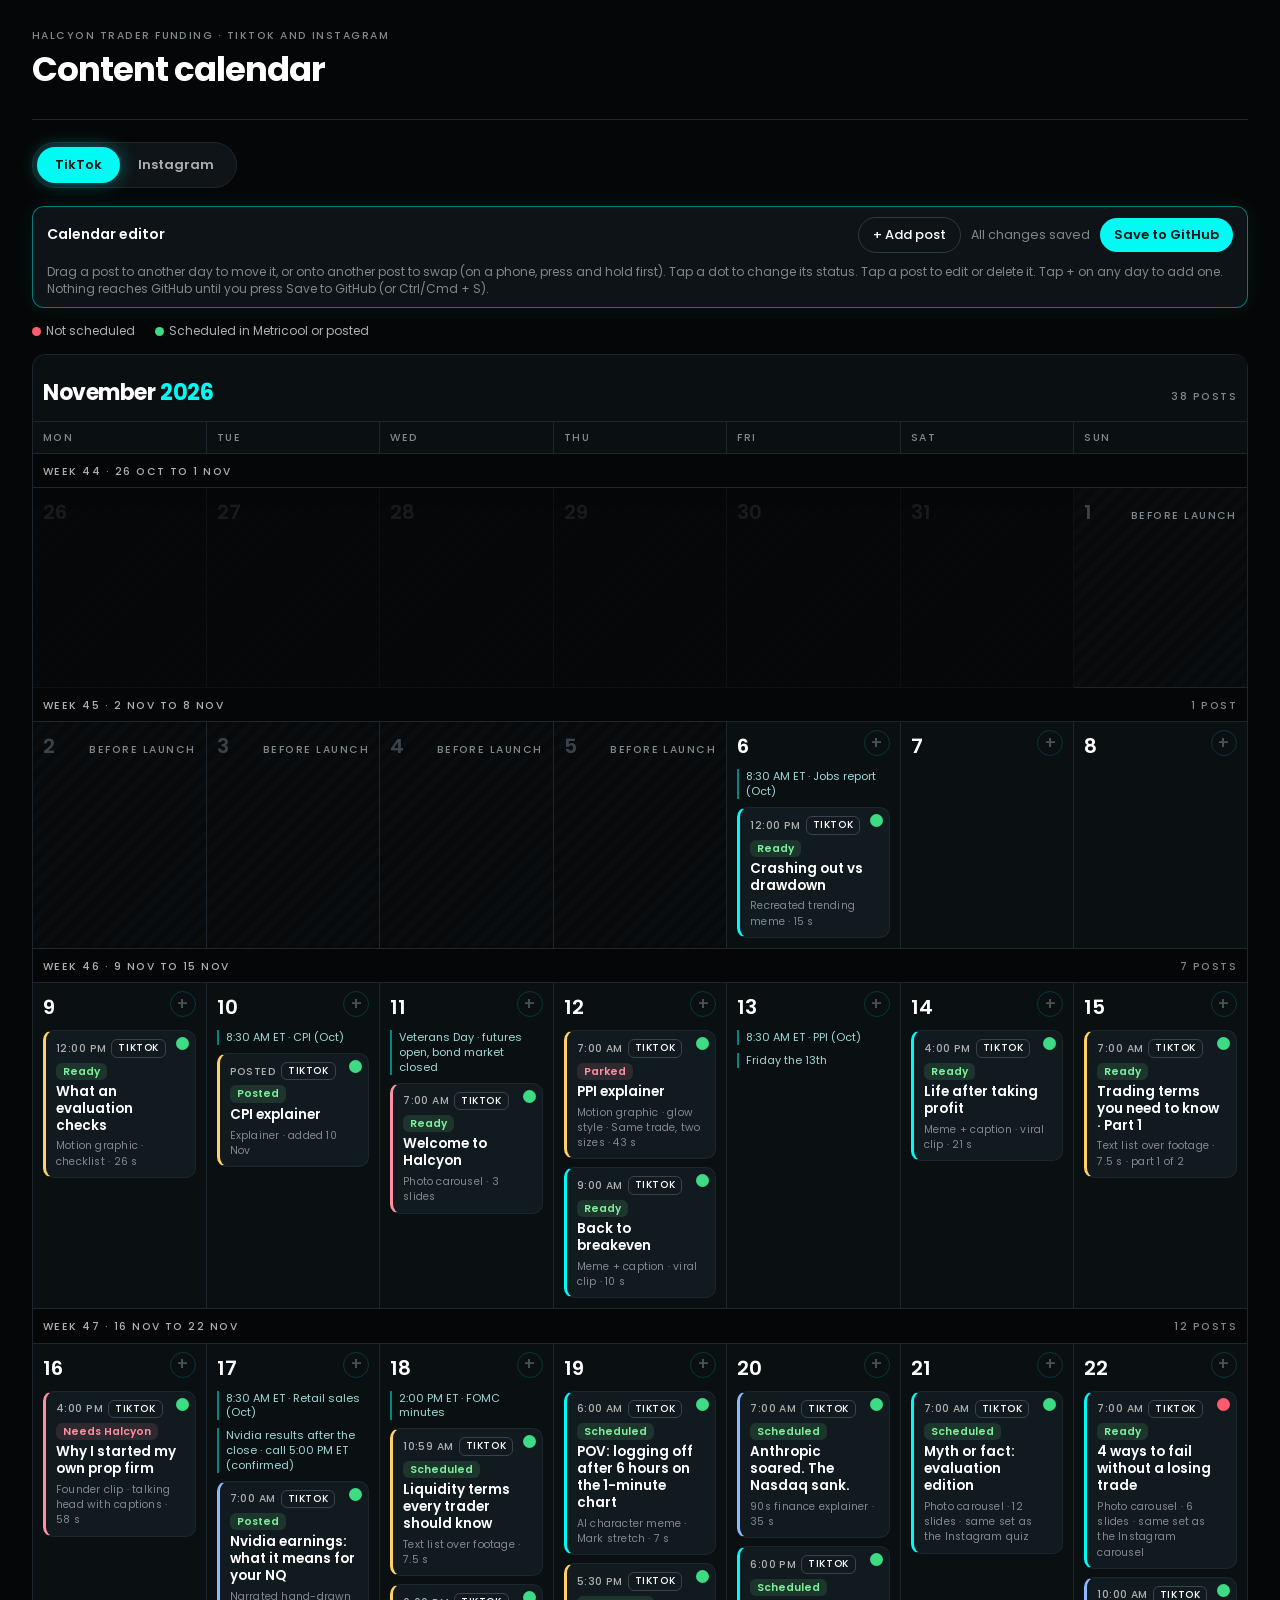
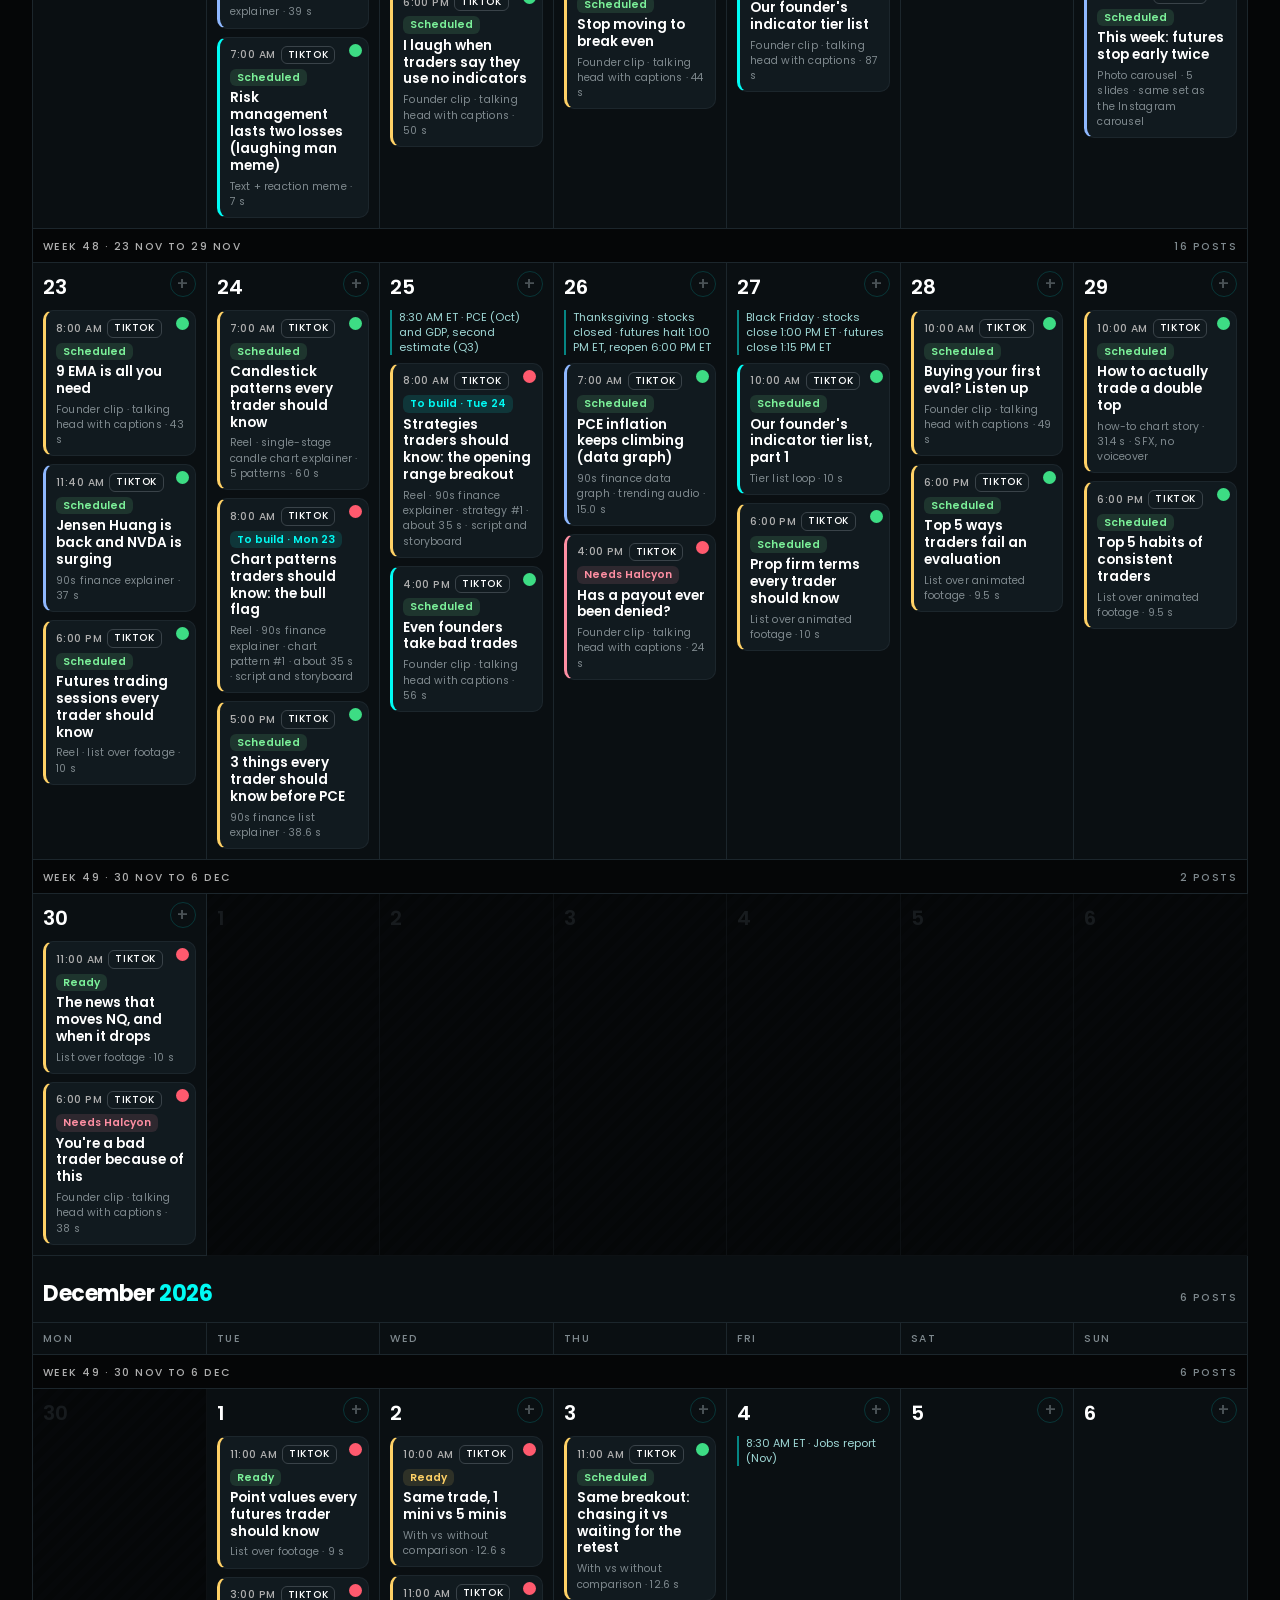
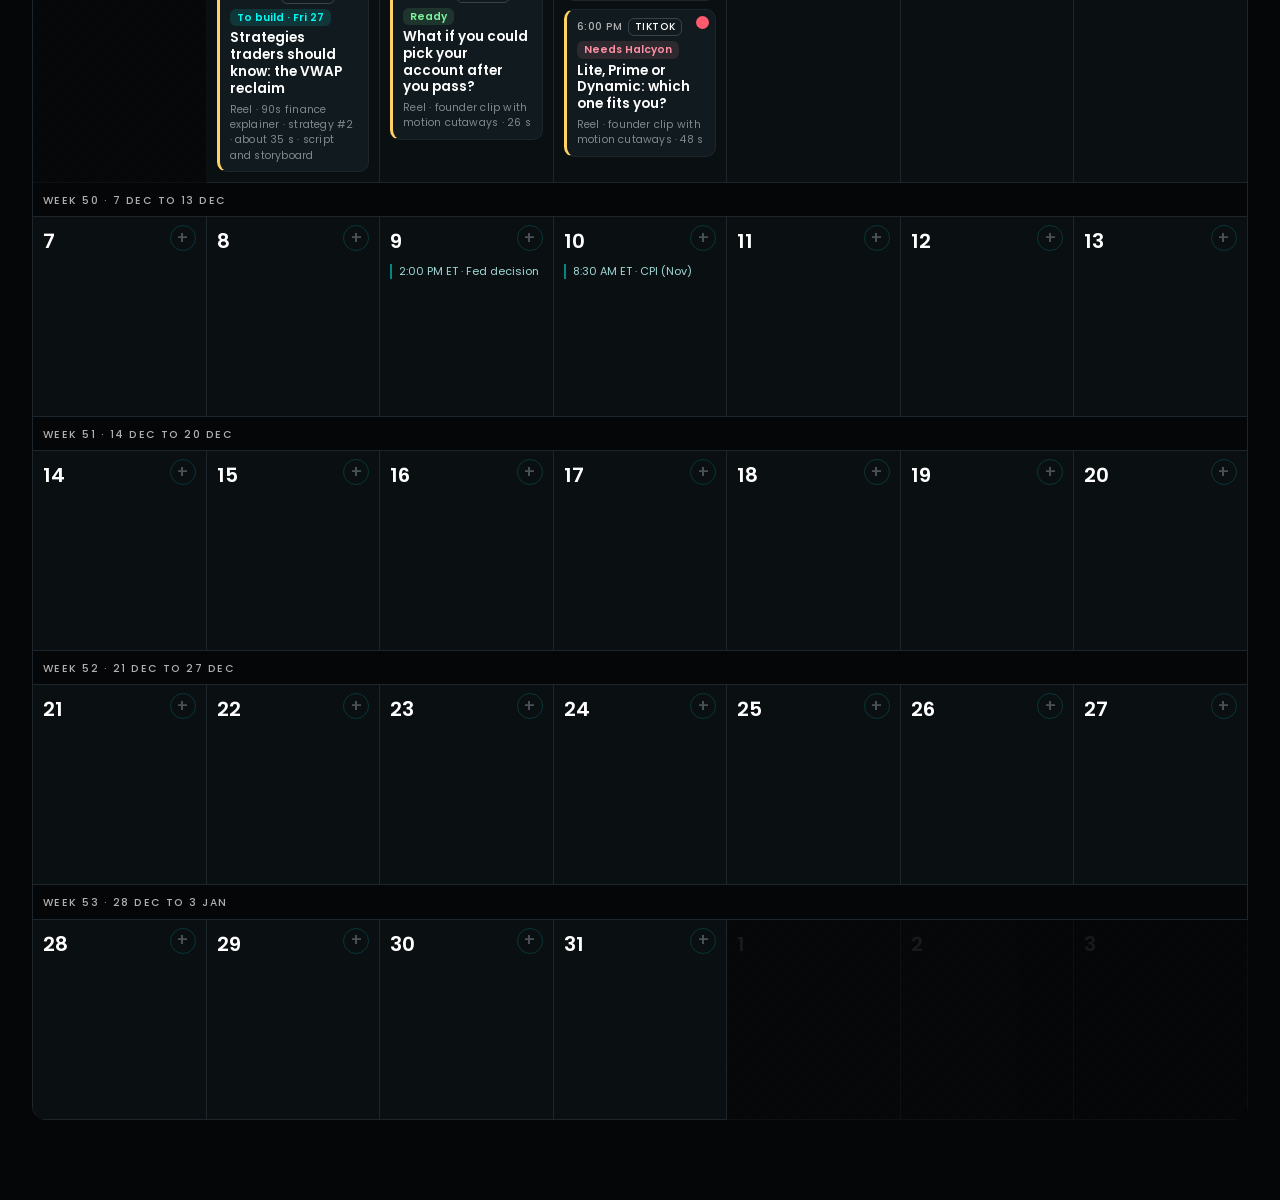
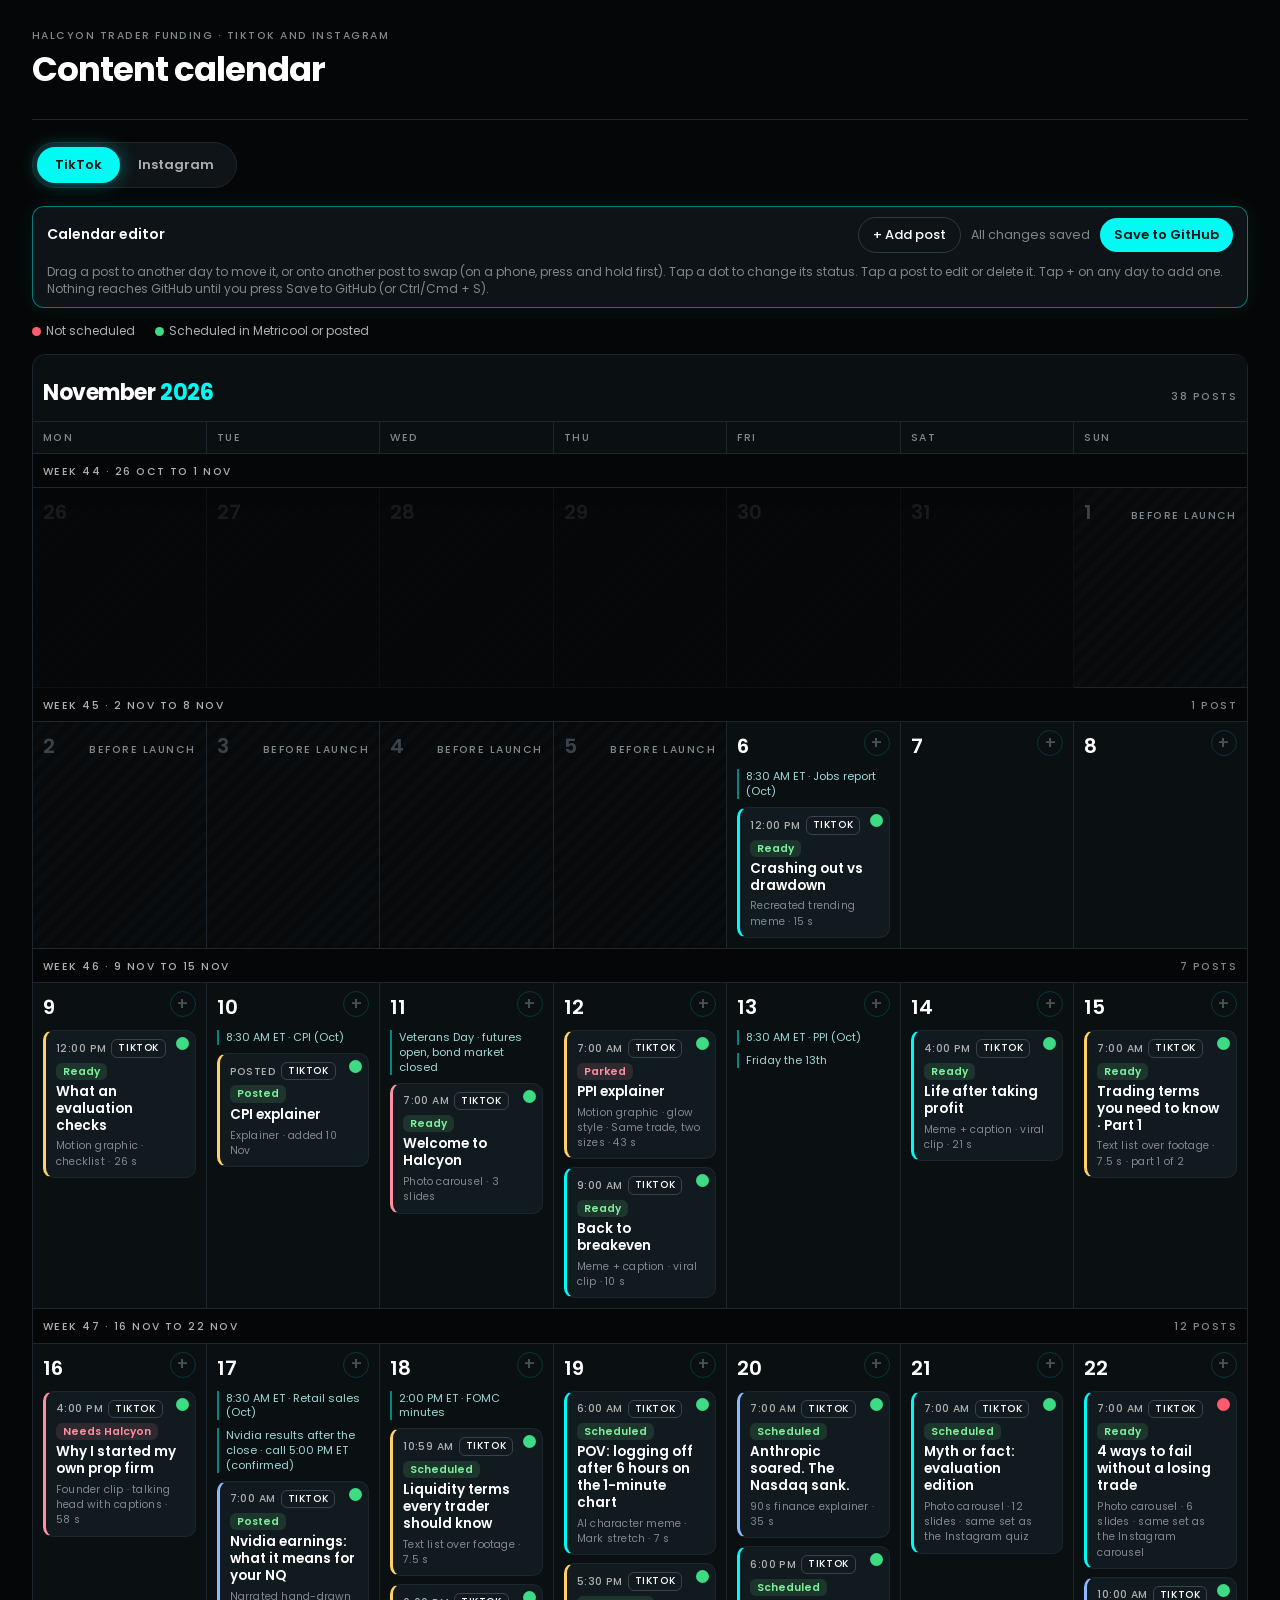
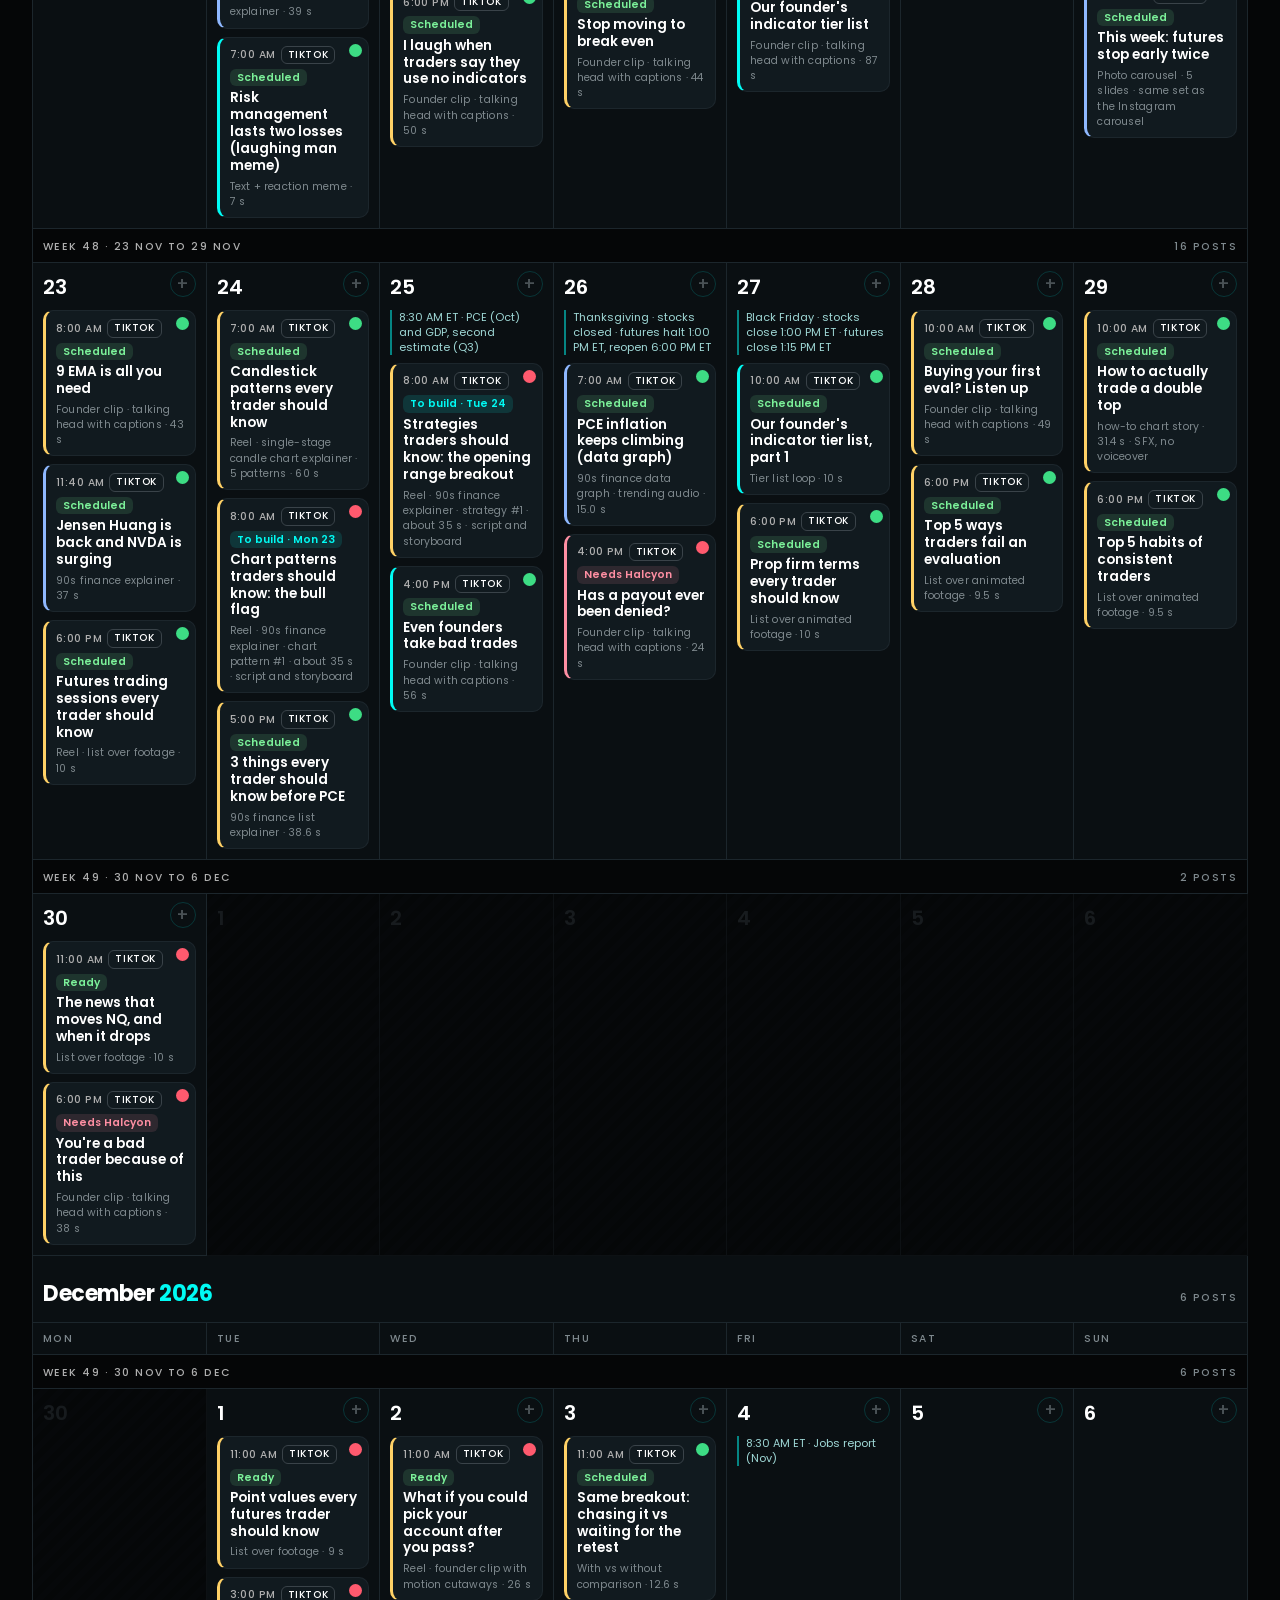
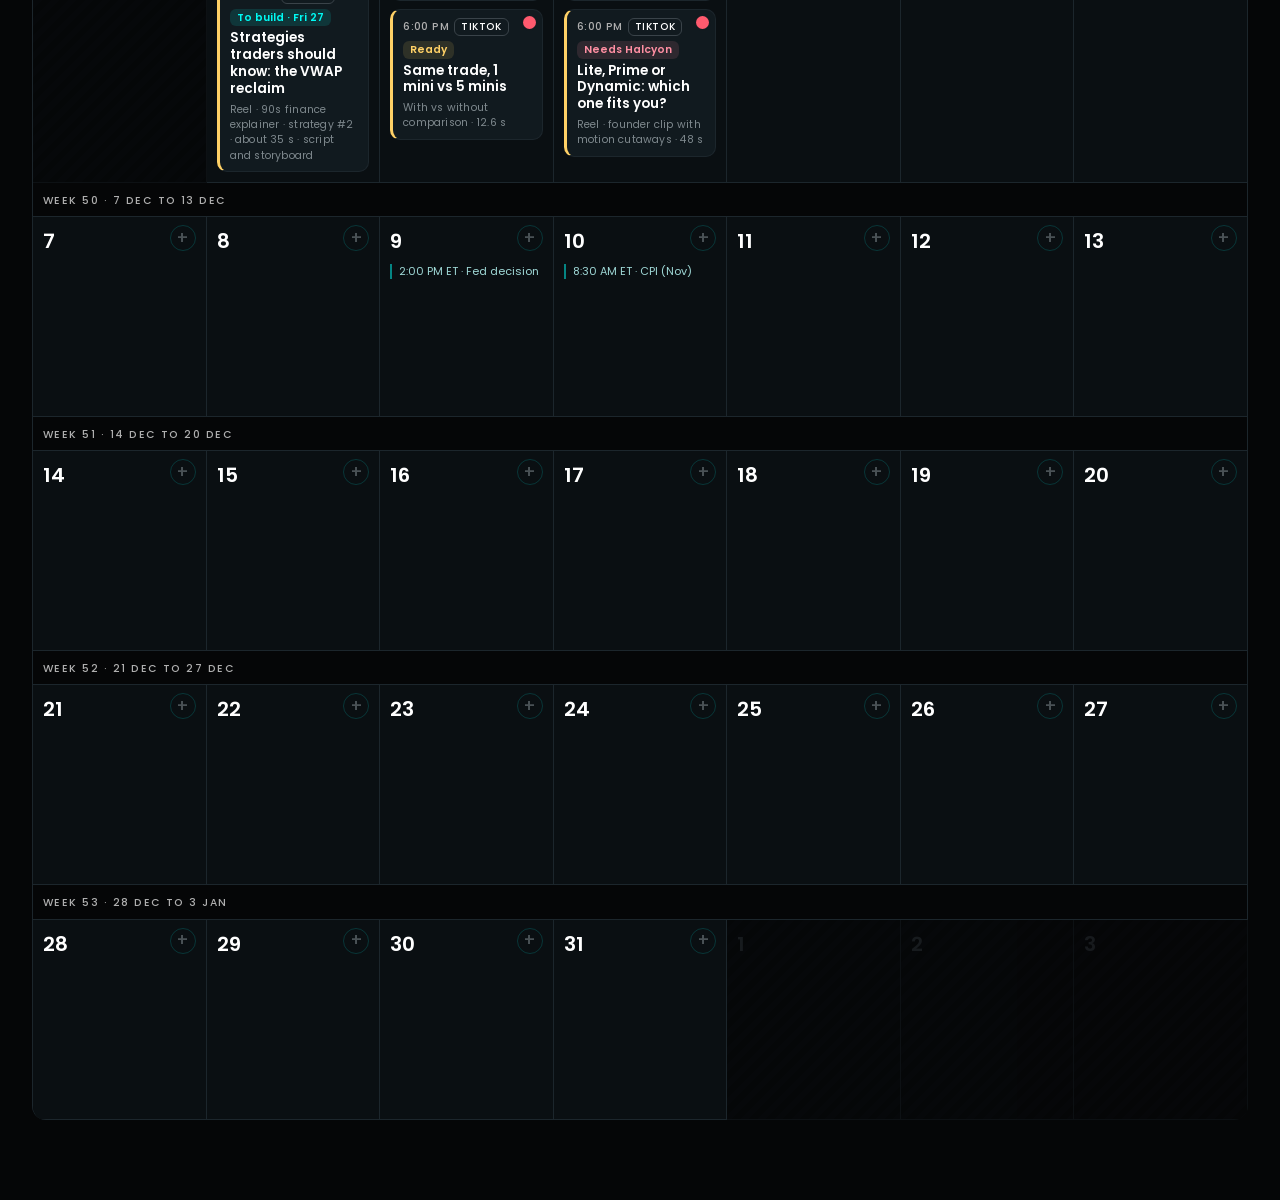
